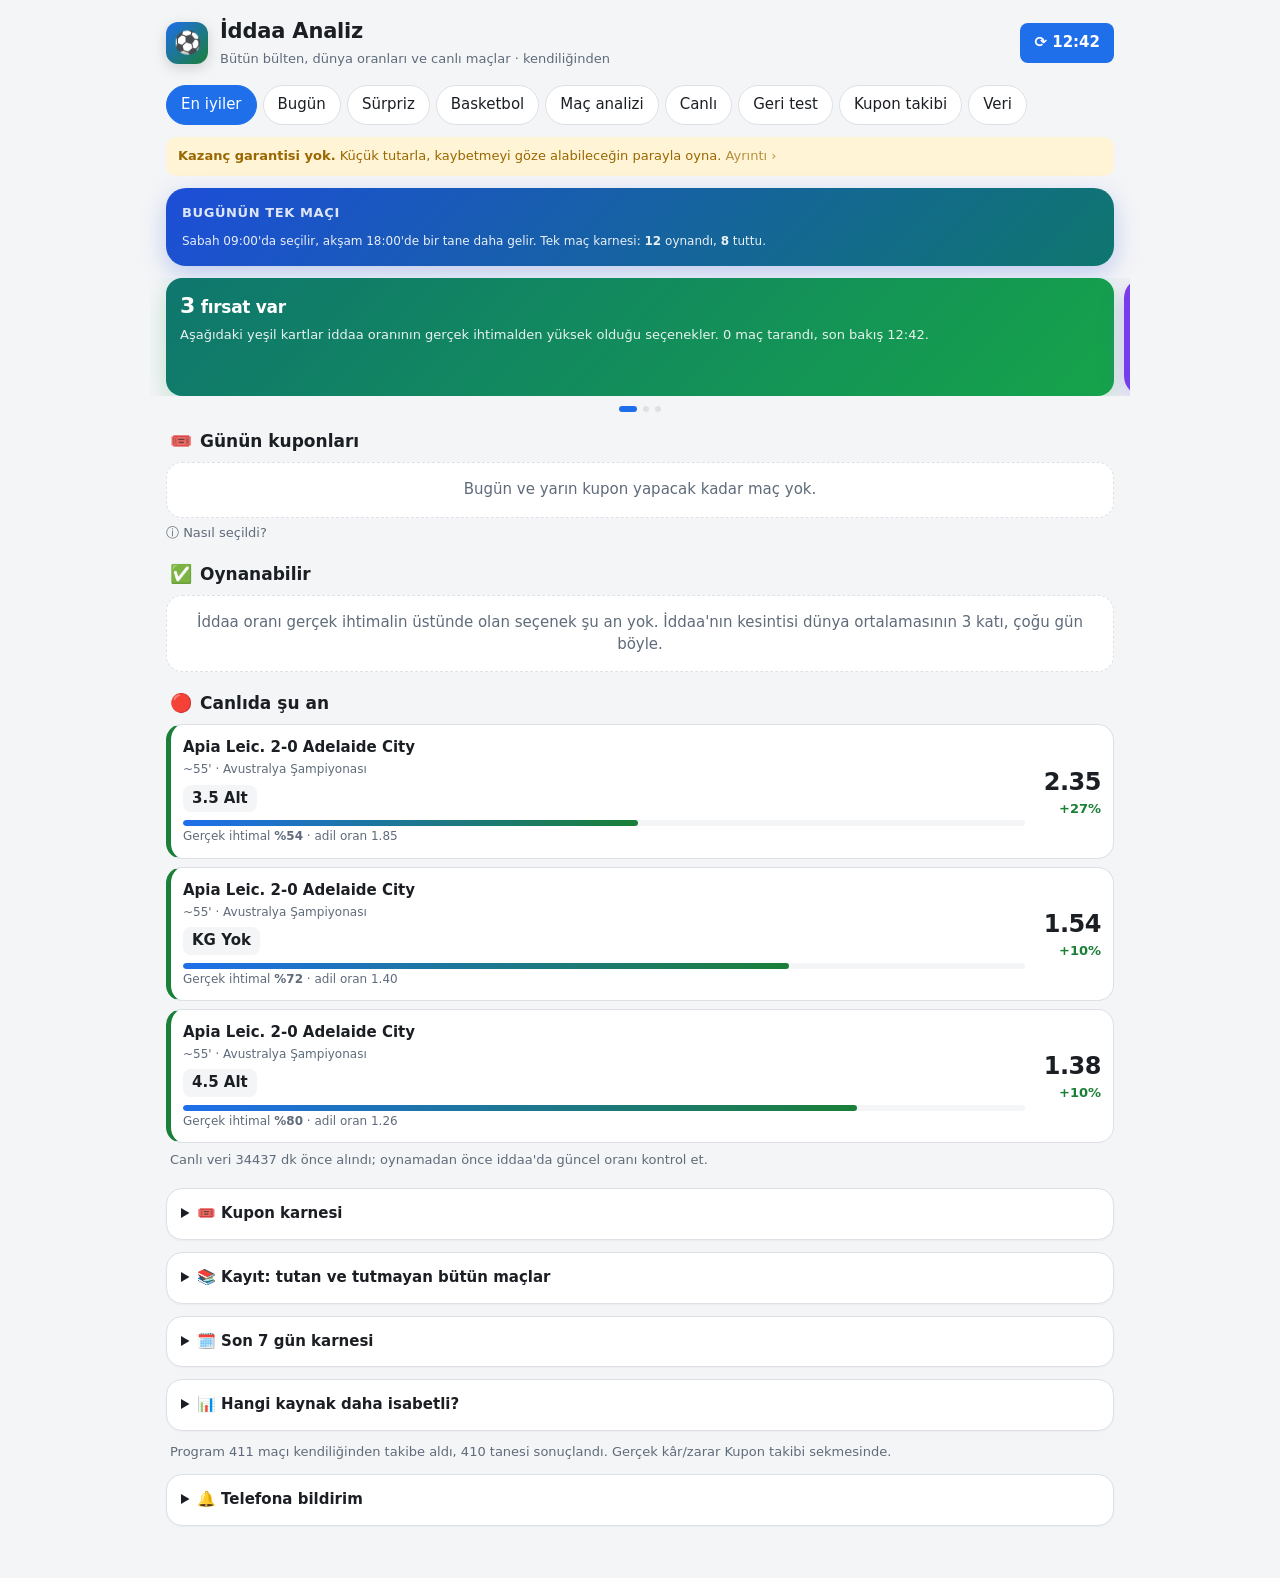
==== iddaa-uygulama/index.html @ 7d073406 "Tek maç yalnız %72+ seçimden; yoksa 'bugün oynama' Co-Authored-By: Claude Opus 5.5 <noreply@anthropi" ====
<!doctype html>
<html lang="tr">
<head>
<meta charset="utf-8">
<meta name="viewport" content="width=device-width, initial-scale=1">
<title>İddaa Analiz</title>
<style>
:root{
  --bg:#f4f5f7; --kart:#fff; --yazi:#1b1f24; --soluk:#5f6b7a; --cizgi:#dde1e6;
  --ana:#1f6feb; --ana-yazi:#fff; --iyi:#1a7f37; --iyi-zemin:#e6f4ea; --kotu:#c62828; --kotu-zemin:#fdecea;
  --uyari:#9a6700; --uyari-zemin:#fff4d6; --giris:#fff;
}
@media (prefers-color-scheme: dark){
  :root:not([data-theme="light"]){
    --bg:#0f1216; --kart:#181c22; --yazi:#e6e9ee; --soluk:#9aa5b1; --cizgi:#2a3039;
    --ana:#4c8dff; --ana-yazi:#fff; --iyi:#4ac26b; --iyi-zemin:#12301c; --kotu:#ff6b6b; --kotu-zemin:#3a1616;
    --uyari:#e3b341; --uyari-zemin:#3a2e0e; --giris:#11151a;
  }
}
:root[data-theme="dark"]{
  --bg:#0f1216; --kart:#181c22; --yazi:#e6e9ee; --soluk:#9aa5b1; --cizgi:#2a3039;
  --ana:#4c8dff; --ana-yazi:#fff; --iyi:#4ac26b; --iyi-zemin:#12301c; --kotu:#ff6b6b; --kotu-zemin:#3a1616;
  --uyari:#e3b341; --uyari-zemin:#3a2e0e; --giris:#11151a;
}
*{box-sizing:border-box}
body{margin:0;background:var(--bg);color:var(--yazi);font:15px/1.45 system-ui,-apple-system,"Segoe UI",Roboto,sans-serif}
header{padding:14px 16px 0;max-width:980px;margin:0 auto}
h1{font-size:20px;margin:0 0 4px}
.alt{color:var(--soluk);font-size:13px}
nav{display:flex;gap:6px;overflow-x:auto;padding:12px 16px;max-width:980px;margin:0 auto}
nav button{flex:none;border:1px solid var(--cizgi);background:var(--kart);color:var(--yazi);padding:8px 14px;border-radius:999px;cursor:pointer;font:inherit}
nav button.aktif{background:var(--ana);color:var(--ana-yazi);border-color:var(--ana)}
main{max-width:980px;margin:0 auto;padding:0 16px 40px}
.kart{background:var(--kart);border:1px solid var(--cizgi);border-radius:12px;padding:14px;margin-bottom:12px}
.kart h2{font-size:16px;margin:0 0 10px}
.uyari{background:var(--uyari-zemin);color:var(--uyari);border-radius:10px;padding:10px 12px;font-size:13px;margin-bottom:12px}
.izgara{display:grid;grid-template-columns:repeat(auto-fit,minmax(150px,1fr));gap:10px}
label{display:block;font-size:12px;color:var(--soluk);margin-bottom:3px}
select,input{width:100%;padding:8px 10px;border:1px solid var(--cizgi);border-radius:8px;background:var(--giris);color:var(--yazi);font:inherit}
input[type=file]{padding:6px}
button.btn{border:0;background:var(--ana);color:var(--ana-yazi);padding:9px 14px;border-radius:8px;cursor:pointer;font:inherit;font-weight:600}
button.ikincil{background:transparent;color:var(--ana);border:1px solid var(--ana)}
button.kucuk{padding:4px 8px;font-size:12px;font-weight:500}
.satir{display:flex;gap:8px;flex-wrap:wrap;align-items:end;margin-top:10px}
table{width:100%;border-collapse:collapse;font-size:14px}
th,td{padding:7px 6px;border-bottom:1px solid var(--cizgi);text-align:right;white-space:nowrap}
th:first-child,td:first-child{text-align:left}
th{font-size:12px;color:var(--soluk);font-weight:600}
td input{width:72px;padding:4px 6px;text-align:right}
.tablo-kap{overflow-x:auto}
tr.deger td{background:var(--iyi-zemin)}
.iyi{color:var(--iyi);font-weight:600}.kotu{color:var(--kotu);font-weight:600}
.etiket{display:inline-block;font-size:11px;padding:2px 7px;border-radius:999px;background:var(--iyi);color:#fff;margin-left:4px}
.ozet{display:grid;grid-template-columns:repeat(auto-fit,minmax(120px,1fr));gap:8px}
.ozet div{background:var(--bg);border-radius:10px;padding:10px}
.ozet b{display:block;font-size:20px}
.ozet span{font-size:12px;color:var(--soluk)}
.gizli{display:none}
.mesaj{font-size:13px;margin-top:8px}
.liste-veri{font-size:13px;color:var(--soluk);margin-top:8px}
.liste-veri div{display:flex;justify-content:space-between;gap:8px;padding:4px 0;border-bottom:1px dashed var(--cizgi)}
svg text{fill:var(--soluk);font-size:11px}
details summary{cursor:pointer;color:var(--ana)}
.secim{display:flex;gap:6px;align-items:center;margin:0;font-size:14px;color:var(--yazi)}
.secim input{width:auto}
.mac{border-top:1px solid var(--cizgi);padding:10px 0;cursor:pointer}
.mac:first-of-type{border-top:0}
.mac .ust{display:flex;justify-content:space-between;gap:8px;align-items:baseline}
.mac .oranlar{display:flex;gap:6px;flex-wrap:wrap;margin-top:6px;font-size:13px}
.oran{background:var(--bg);border-radius:8px;padding:4px 8px;white-space:nowrap}
.oran.deger{background:var(--iyi-zemin);color:var(--iyi);font-weight:600}
.dus{color:var(--kotu)}.cik{color:var(--iyi)}
.detay{margin-top:8px;cursor:default}
@media (max-width:560px){th,td{padding:6px 3px;font-size:13px}td input{width:58px}.kart{padding:12px 10px}}
/* ---- Görünüm ---- */
header{display:flex;gap:12px;align-items:center;padding:16px 16px 4px}
.logo{width:42px;height:42px;border-radius:12px;display:grid;place-items:center;font-size:22px;background:linear-gradient(135deg,var(--ana),var(--iyi));box-shadow:0 4px 14px rgba(0,0,0,.15)}
h1{font-size:21px;letter-spacing:-.2px}
.kart{border-radius:16px;box-shadow:0 1px 2px rgba(0,0,0,.04)}
details.uyari summary{cursor:pointer;color:inherit;list-style:none}
details.uyari summary::-webkit-details-marker{display:none}
details.uyari summary::after{content:" Ayrıntı ›";opacity:.7}
details.uyari[open] summary::after{content:""}
.hero{border-radius:20px;padding:18px 16px;margin-bottom:16px;color:#fff;background:linear-gradient(135deg,#0f766e,#16a34a);box-shadow:0 8px 24px rgba(22,163,74,.25)}
.hero.yok{background:linear-gradient(135deg,#334155,#475569);box-shadow:0 8px 24px rgba(51,65,85,.25)}
.hero-ust{font-size:24px;font-weight:700;letter-spacing:-.3px}
.hero-ust b{font-size:34px}
.hero-alt{opacity:.9;font-size:14px;margin-top:4px}
.hero-sayi{display:grid;grid-template-columns:repeat(4,1fr);gap:8px;margin-top:14px}
.hero-sayi div{background:rgba(255,255,255,.14);border-radius:12px;padding:8px 6px;text-align:center}
.hero-sayi b{display:block;font-size:18px}
.hero-sayi span{font-size:11px;opacity:.85}
.hero.kucuk{padding:12px 14px;border-radius:16px}
.hero.kucuk .hero-ust{font-size:17px}
.hero.kucuk .hero-ust b{font-size:22px}
.hero.kucuk .hero-alt{font-size:13px}
.tek{border-radius:20px;padding:16px;margin-bottom:0;color:#fff;background:linear-gradient(135deg,#1d4ed8,#0f766e);box-shadow:0 8px 24px rgba(29,78,216,.25)}
.tek-baslik{font-size:13px;opacity:.85;text-transform:uppercase;letter-spacing:.6px;font-weight:600}
.tek-satir{display:flex;align-items:center;gap:12px;background:rgba(255,255,255,.12);border-radius:14px;padding:12px;margin-top:10px;cursor:pointer}
.tek-satir .ts-sol{flex:1;min-width:0}
.tek-satir .ts-mac{font-weight:700;font-size:16px;line-height:1.25}
.tek-satir .ts-alt{font-size:12px;opacity:.85;margin-top:2px}
.tek-satir .ts-secim{display:inline-block;margin-top:6px;background:#fff;color:#0f172a;border-radius:8px;padding:2px 8px;font-weight:700;font-size:14px}
.tek-satir .ts-sag{text-align:right}
.tek-satir .ts-oran{font-size:26px;font-weight:800;line-height:1}
.tek-satir .ts-p{font-size:12px;opacity:.9;margin-top:4px}
.tek-durum{display:inline-block;margin-left:6px;border-radius:6px;padding:0 6px;font-size:12px;font-weight:700}
.tek-durum.ok{background:#bbf7d0;color:#14532d}.tek-durum.yok{background:#fecaca;color:#7f1d1d}
.tek-not{font-size:12px;opacity:.9;margin-top:10px}
details.nasil{margin-top:6px}
details.nasil summary{cursor:pointer;color:var(--soluk);font-size:13px;list-style:none}
details.nasil summary::-webkit-details-marker{display:none}
details.nasil summary::before{content:"ⓘ "}
.bolum{margin-bottom:18px}
.bolum h2{font-size:17px;margin:0 4px 8px;display:flex;align-items:center;gap:8px}
.ikon{font-size:18px}
.bolum>.alt{margin:6px 4px 0}
.bos{background:var(--kart);border:1px dashed var(--cizgi);border-radius:16px;padding:16px;color:var(--soluk);text-align:center}
.firsat{display:flex;gap:12px;align-items:stretch;background:var(--kart);border:1px solid var(--cizgi);border-left:5px solid var(--cizgi);border-radius:16px;padding:12px;margin-bottom:8px;cursor:pointer;transition:transform .1s}
.firsat:active{transform:scale(.99)}
.firsat.arti{border-left-color:var(--iyi)}
.firsat.vurgu{border-left-color:#f59e0b}
.f-sol{flex:1;min-width:0}
.f-mac{font-weight:600;overflow:hidden;text-overflow:ellipsis;white-space:nowrap}
.f-alt{font-size:12px;color:var(--soluk);margin-top:2px}
.f-secim{display:inline-block;margin-top:6px;font-weight:700;font-size:15px;background:var(--bg);border-radius:8px;padding:3px 9px}
.f-bar{height:6px;border-radius:6px;background:var(--bg);margin-top:8px;overflow:hidden}
.f-bar i{display:block;height:100%;border-radius:6px;background:linear-gradient(90deg,var(--ana),var(--iyi))}
.f-sag{display:flex;flex-direction:column;align-items:flex-end;justify-content:center;min-width:64px}
.f-oran{font-size:24px;font-weight:800;letter-spacing:-.5px}
.f-ed{font-size:13px}
.f-tl{margin-top:4px;font-size:12px;font-weight:700;background:var(--iyi);color:#fff;border-radius:999px;padding:2px 8px}
details.katla summary{font-weight:600;color:var(--yazi)}
#altMenu,#digerPerde{display:none}
@media (max-width:720px){
  #sekmeler{display:none}
  #altMenu{display:flex;position:fixed;left:0;right:0;bottom:0;z-index:20;background:var(--kart);border-top:1px solid var(--cizgi);padding:6px 4px calc(6px + env(safe-area-inset-bottom));box-shadow:0 -4px 16px rgba(0,0,0,.08)}
  #altMenu button{flex:1;border:0;background:none;color:var(--soluk);font:inherit;font-size:11px;display:flex;flex-direction:column;align-items:center;gap:2px;padding:4px 0;cursor:pointer}
  #altMenu button span{font-size:20px;line-height:1.1;filter:grayscale(1);opacity:.7}
  #altMenu button.aktif{color:var(--ana);font-weight:700}
  #altMenu button.aktif span{filter:none;opacity:1}
  #digerPerde{display:block;position:fixed;inset:0;z-index:19;background:rgba(0,0,0,.35)}
  #digerPerde.gizli{display:none}
  .perde-ic{position:absolute;left:8px;right:8px;bottom:calc(70px + env(safe-area-inset-bottom));background:var(--kart);border-radius:18px;padding:8px;box-shadow:0 10px 30px rgba(0,0,0,.25)}
  .perde-ic button{display:block;width:100%;text-align:left;border:0;background:none;color:var(--yazi);font:inherit;font-size:16px;padding:13px 12px;border-radius:12px;cursor:pointer}
  .perde-ic button:active{background:var(--bg)}
  main{padding-bottom:90px}
  .hero-sayi{grid-template-columns:repeat(2,1fr)}
}
/* ---- Uygulama görünümü (telefon) ---- */
@media (max-width:720px){
  html{-webkit-tap-highlight-color:transparent}
  body{overscroll-behavior-y:contain}
  header{position:sticky;top:0;z-index:15;padding:calc(8px + env(safe-area-inset-top)) 14px 8px;gap:10px;
    background:color-mix(in srgb,var(--bg) 82%,transparent);-webkit-backdrop-filter:blur(14px);backdrop-filter:blur(14px);border-bottom:1px solid color-mix(in srgb,var(--cizgi) 60%,transparent)}
  header .logo{width:34px;height:34px;border-radius:10px;font-size:18px}
  header h1{font-size:19px;margin:0;white-space:nowrap;overflow:hidden;text-overflow:ellipsis}
  #altBaslik{display:none}
  #hepsiniYenileBtn{border-radius:999px;padding:7px 12px;font-size:13px}
  main{padding-top:10px}
  main > details.uyari{font-size:12px;padding:8px 12px;border-radius:12px}
  body:not([data-sayfa="ozet"]):not(:has(#s-ozet:not(.gizli))) main > details.uyari{display:none}
  main > section:not(.gizli){animation:sayfa .18s ease-out}
  #altMenu{background:color-mix(in srgb,var(--kart) 92%,transparent);-webkit-backdrop-filter:blur(14px);backdrop-filter:blur(14px)}
  #altMenu button span{display:grid;place-items:center;width:56px;height:30px;border-radius:999px;transition:background .15s}
  #altMenu button.aktif span{background:color-mix(in srgb,var(--ana) 16%,transparent)}
  #altMenu button,.perde-ic button,.firsat,.tek-satir,.kupon-satir{-webkit-user-select:none;user-select:none}
  .perde-ic{padding:18px 8px 8px}
  .perde-ic::before{content:"";position:absolute;top:7px;left:50%;width:38px;height:4px;margin-left:-19px;border-radius:4px;background:var(--cizgi)}
  .perde-ic{animation:perde .2s ease-out}
  .bolum h2{font-size:18px;margin:4px 4px 10px}
  .kart{border:0;box-shadow:0 1px 3px rgba(0,0,0,.06),0 1px 1px rgba(0,0,0,.03)}
  .firsat{border-top:0;border-right:0;border-bottom:0;box-shadow:0 1px 3px rgba(0,0,0,.06)}
  .tek-satir:active,.kupon-satir:active{opacity:.85}
}
.menu-btn{display:none}
.banner{display:flex;overflow-x:auto;scroll-snap-type:x mandatory;gap:10px;margin:0 -16px;padding:0 16px;scrollbar-width:none}
.banner::-webkit-scrollbar{display:none}
.slayt{flex:0 0 100%;scroll-snap-align:center;display:flex}
.slayt>*{flex:1;margin-bottom:0;cursor:pointer}
.banner .hero{min-height:118px}
.hero.karne{background:linear-gradient(135deg,#7c3aed,#2563eb);box-shadow:0 8px 24px rgba(124,58,237,.25)}
.hero.canli{background:linear-gradient(135deg,#dc2626,#ea580c);box-shadow:0 8px 24px rgba(220,38,38,.25)}
.nokta{display:flex;justify-content:center;gap:6px;margin:10px 0 16px}
.nokta i{width:6px;height:6px;border-radius:6px;background:var(--cizgi);transition:width .2s}
.nokta i.aktif{width:18px;background:var(--ana)}
#altPanel{position:fixed;inset:0;z-index:30;background:rgba(0,0,0,0);pointer-events:none;transition:background .2s}
#altPanel.acik{background:rgba(0,0,0,.4);pointer-events:auto}
.panel-ic{position:absolute;left:0;right:0;bottom:0;max-height:88vh;overflow-y:auto;background:var(--kart);border-radius:22px 22px 0 0;padding:8px 14px calc(18px + env(safe-area-inset-bottom));transform:translateY(100%);transition:transform .25s ease-out;box-shadow:0 -10px 30px rgba(0,0,0,.25)}
#altPanel.acik .panel-ic{transform:none}
.panel-tut{width:40px;height:4px;border-radius:4px;background:var(--cizgi);margin:2px auto 10px}
.panel-ust{display:flex;align-items:flex-start;gap:10px;margin-bottom:10px;position:sticky;top:-8px;background:var(--kart);padding:6px 0}
.panel-ust b{flex:1;font-size:17px;line-height:1.3}
.panel-kapat{border:0;background:var(--bg);color:var(--yazi);width:32px;height:32px;border-radius:50%;font-size:14px;cursor:pointer}
@media (max-width:720px){ .menu-btn{display:grid;place-items:center;border:0;background:var(--kart);color:var(--yazi);width:36px;height:36px;border-radius:50%;font-size:17px;cursor:pointer;box-shadow:0 1px 3px rgba(0,0,0,.08)} }
@keyframes sayfa{from{opacity:0;transform:translateY(6px)}to{opacity:1;transform:none}}
@keyframes perde{from{transform:translateY(24px);opacity:0}to{transform:none;opacity:1}}
.kupon{padding:0;overflow:hidden;margin-bottom:12px}
.kupon-ust{display:flex;justify-content:space-between;align-items:baseline;gap:8px;padding:12px 14px;background:var(--ana);color:var(--ana-yazi)}
.kupon-ust b{white-space:nowrap}.kupon-ust .alt{color:inherit;opacity:.85;text-align:right}
.kupon-satir{display:grid;grid-template-columns:1fr auto auto;gap:10px;align-items:center;padding:10px 14px;border-bottom:1px solid var(--cizgi);cursor:pointer}
.kupon-secim{text-align:right;font-weight:600}
.kupon-oran{font-size:1.15em;font-weight:700;min-width:3.2em;text-align:right}
.kupon-zaman{padding:8px 14px 0}
.baski{height:8px;border-radius:4px;background:var(--kotu);overflow:hidden;margin-top:6px}.baski span{display:block;height:100%;background:var(--ana)}
.kupon-btn{margin:4px 14px 12px}
.kupon-alt{display:grid;grid-template-columns:repeat(3,1fr);text-align:center;padding:10px 6px}
.kupon-alt b{display:block;font-size:1.15em}.kupon-alt span{font-size:.8em;opacity:.75}
</style>
</head>
<body>
<header>
  <div class="logo">⚽</div>
  <div style="flex:1;min-width:0"><h1 id="sayfaAdi">İddaa Analiz</h1><div class="alt" id="altBaslik">Bütün bülten, dünya oranları ve canlı maçlar · kendiliğinden</div></div>
  <button class="menu-btn" id="menuBtn" aria-label="Menü">☰</button>
  <button class="btn" id="hepsiniYenileBtn" title="Sunucudaki en son veriyi şimdi çek" style="white-space:nowrap">⟳ Yenile</button>
</header>
<nav id="sekmeler">
  <button data-s="ozet" class="aktif">En iyiler</button>
  <button data-s="bugun">Bugün</button>
  <button data-s="surpriz">Sürpriz</button>
  <button data-s="basket">Basketbol</button>
  <button data-s="analiz">Maç analizi</button>
  <button data-s="canli">Canlı</button>
  <button data-s="test">Geri test</button>
  <button data-s="kupon">Kupon takibi</button>
  <button data-s="veri">Veri</button>
</nav>
<nav id="altMenu" aria-label="Ana menü">
  <button data-git="ozet" class="aktif"><span>⭐</span>En iyiler</button>
  <button data-git="bugun"><span>⚽</span>Bülten</button>
  <button data-git="canli"><span>🔴</span>Canlı</button>
  <button data-git="basket"><span>🏀</span>Basket</button>
  <button data-git="diger"><span>☰</span>Diğer</button>
</nav>
<div id="digerPerde" class="gizli"><div class="perde-ic">
  <button data-git="surpriz">🎯 Sürpriz kupon</button>
  <button data-git="analiz">🔍 Maç analizi</button>
  <button data-git="test">🧪 Geri test</button>
  <button data-git="kupon">📒 Kupon takibi</button>
  <button data-git="veri">💾 Veri ve ayarlar</button>
</div></div>
<main>
<details class="uyari"><summary><b>Kazanç garantisi yok.</b> Küçük tutarla, kaybetmeyi göze alabileceğin parayla oyna.</summary> Bu araç kazanç garantisi vermez. Olasılıklar geçmiş maçlardan çıkan bir tahmindir; sakatlık, rotasyon, hava, motivasyon gibi şeyleri bilmez. Bahis şirketleri de model kullanır. Önce <b>Geri test</b> sekmesinde modelin o ligde piyasayı gerçekten yenip yenmediğine bak, kaybetmeyi göze alabileceğin parayla ve küçük stake ile oyna.</details>

<!-- EN İYİLER -->
<section id="s-ozet">
  <div id="ozetListe"></div>
</section>

<!-- BUGÜN -->
<section id="s-bugun" class="gizli">
  <div class="kart">
    <h2>Günün maçları · iddaa bülteni</h2>
    <div class="alt" id="bultenDurum"></div>
    <p class="alt">İddaa bültenindeki bütün futbol maçları otomatik geliyor, 5 dakikada bir yenileniyor. Her maçta iddaa oranını <b>gerçek olasılık</b> tahminiyle karşılaştırıyorum. Gerçek olasılık için dünya bahis piyasasının ortalama oranını (marjı temizlenmiş) kullanıyorum, çünkü testlerde en isabetli tahmin bu çıktı. İddaa oranı bu olasılığın üstündeyse satır yeşil yanar. Maça dokunursan bütün pazarlar açılır.</p>
    <div class="satir" style="margin-top:0">
      <label class="secim"><input type="checkbox" id="bSadeceValue"> Sadece value çıkanlar</label>
      <label class="secim"><input type="checkbox" id="bSadecePiyasa"> Sadece piyasa verisi olanlar</label>
    </div>
  </div>
  <div id="takipOzet"></div>
  <div id="bultenListe"><div class="kart">Yükleniyor…</div></div>
</section>

<!-- SÜRPRİZ -->
<section id="s-surpriz" class="gizli">
  <details class="uyari"><summary><b>Yüksek oranlar hakkında, test sonucu:</b></summary> 17 bin maçta İY/MS 1/2 %2.3, 2/1 %2.8 oranında geldi; adil oranları sırasıyla 44 ve 36. İddaa bunları en fazla 34.5'ten veriyor, yani bu seçeneklerde iddaa'nın payı %20 ile %70 arası, bütün bültenin en kötüsü. Ev sahibi favoriyken 2/1, deplasman favoriyken 1/2 daha sık oluyor (%3.5-4); aşağıdaki olasılıklar bunu hesaba katıyor. Aradaki eski maçlar ve geçen yıl aynı haftanın sonucu test ettiğimde hiçbir işe yaramadı.</details>
  <div class="kart">
    <h2>Bültendeki yüksek oranlar · gerçek olasılıkla</h2>
    <p class="alt">Bütün maçlardaki 4.00 ve üstü oranlı seçenekler, iddaa'ya göre en az aleyhte olandan en çok aleyhte olana sıralı. Seçip kupon yaparsan aşağıda kuponun gerçek tutma ihtimalini ve beklenen değerini görürsün.</p>
    <div class="izgara">
      <div><label>En düşük oran</label><input id="sMin" type="number" value="4" step="0.5" min="1.5"></div>
      <div><label>Pazar</label><select id="sPazar"><option value="">Hepsi</option><option value="iyms">İY/MS</option><option value="ms">Maç sonucu</option><option value="golAralik">Toplam gol</option><option value="au">Alt/Üst</option><option value="kg">KG</option></select></div>
    </div>
  </div>
  <div class="kart" id="kuponKutu"></div>
  <div id="surprizListe"></div>
</section>

<!-- BASKETBOL -->
<section id="s-basket" class="gizli">
  <details class="uyari"><summary><b>Basketbol hakkında dürüst not:</b></summary> Basketbolda düşük oranlı tarafın tutma ihtimali yüksek görünür ama oranı da o kadar düşüktür. İddaa'nın basketbol alt/üst oranlarında marj çoğu zaman %15-25 arası, futboldan daha yüksek. Tutma oranının yüksek olması para kazandırmaz; önemli olan oranın olasılığa göre yüksek olması. Canlıda maçı izleyip tempoyu görebildiğin için şansın biraz daha fazla, aşağıdaki hesaplayıcı bunun için.</details>
  <div class="kart">
    <h2>Canlı toplam sayı hesaplayıcı</h2>
    <p class="alt">Maç öncesi çizgi + şu anki skor ve kalan süreyle maçın kaç sayı biteceğini ve alt/üst olasılığını hesaplar. Listeden bir maça dokunursan çizgi otomatik dolar.</p>
    <div class="izgara">
      <div><label>Lig tipi</label><select id="kTip"><option value="48">NBA (4×12 dk)</option><option value="40" selected>FIBA / Avrupa (4×10 dk)</option></select></div>
      <div><label>Maç öncesi toplam çizgi</label><input id="kAcilis" type="number" step="0.5" value="160.5"></div>
      <div><label>Canlı çizgi (iddaa)</label><input id="kCizgi" type="number" step="0.5" value="160.5"></div>
      <div><label>Ev skor</label><input id="kSh" type="number" value="40" min="0"></div>
      <div><label>Dep skor</label><input id="kSa" type="number" value="38" min="0"></div>
      <div><label>Geçen süre (dk)</label><input id="kDk" type="number" value="20" min="0" step="0.5"></div>
      <div><label>Üst oranı (iddaa)</label><input id="kUst" type="number" step="0.01" placeholder="örn. 1.85"></div>
      <div><label>Alt oranı (iddaa)</label><input id="kAlt" type="number" step="0.01" placeholder="örn. 1.85"></div>
    </div>
    <div class="satir"><button class="btn" id="kHesapla">Hesapla</button></div>
    <div id="kSonuc"></div>
  </div>
  <div id="basketListe"></div>
</section>

<!-- VERİ -->
<section id="s-veri" class="gizli">
  <div class="kart">
    <h2>Hazır veri</h2>
    <div id="veriDurum" class="alt"></div>
    <div class="satir"><button class="btn" id="guncelleBtn">Veriyi güncelle</button></div>
    <div class="mesaj" id="guncelleMesaj"></div>
    <p class="alt">Veri ücretsiz football-data.co.uk kaynağından, son 2-3 sezon. Ana liglerde gol, ilk yarı, korner, kart ve 2.5 alt/üst oranları var; Arjantin, Norveç, İsveç gibi ek liglerde sadece gol var.</p>
  </div>
  <div class="kart">
    <h2>Yüklü ligler</h2>
    <div id="yukluListe" class="liste-veri">Henüz veri yok.</div>
  </div>
  <details class="kart"><summary>Kendi CSV dosyanı yükle (gerekmez)</summary>
    <div class="izgara" style="margin-top:10px">
      <div><label>Lig</label><select id="ligSec"></select></div>
    </div>
    <div style="margin-top:10px"><input type="file" id="dosyaSec" accept=".csv,text/csv" multiple></div>
    <div class="mesaj" id="indirMesaj"></div>
  </details>
</section>

<!-- ANALİZ -->
<section id="s-analiz" class="gizli">
  <div class="kart">
    <h2>Maç seç</h2>
    <div class="izgara">
      <div><label>Lig</label><select id="aLig"></select></div>
      <div><label>Ev sahibi</label><select id="aEv"></select></div>
      <div><label>Deplasman</label><select id="aDep"></select></div>
    </div>
    <details style="margin-top:10px"><summary>Model ve kasa ayarları</summary>
      <div class="izgara" style="margin-top:8px">
        <div><label>Form yarı ömrü (gün)</label><input id="yariOmur" type="number" value="150" min="15"></div>
        <div><label>Kasa (TL)</label><input id="kasa" type="number" value="1000" min="0"></div>
        <div><label>Kelly oranı</label><select id="kellyOran"><option value="0.125">1/8 (çok temkinli)</option><option value="0.25" selected>1/4 (önerilen)</option><option value="0.5">1/2 (riskli)</option></select></div>
        <div><label>En az avantaj (%)</label><input id="minEdge" type="number" value="3" min="0" step="0.5"></div>
        <div><label>Tek bahiste en fazla kasanın %</label><input id="maxYuzde" type="number" value="3" min="0.5" step="0.5"></div>
      </div>
      <p class="alt">Yarı ömür: 150 gün önceki maç, bugünkü maçın yarısı kadar önemli sayılır. Kelly: avantaja göre stake hesabı; tam Kelly çok oynaktır, 1/4 Kelly kullan.</p>
    </details>
    <div class="satir"><button class="btn" id="analizBtn">Hesapla</button></div>
  </div>
  <div id="analizSonuc"></div>
</section>

<!-- CANLI -->
<section id="s-canli" class="gizli">
  <div class="kart">
    <h2>Şu an oynanan maçlar</h2>
    <p class="alt" id="canliDurum">Canlı veri yükleniyor…</p>
    <label class="alt"><input type="checkbox" id="cSadeceAvantaj"> Sadece avantajlı seçeneği olanlar</label>
  </div>
  <div id="canliListe"></div>
  <div class="kart">
    <h2>Elle hesaplayıcı</h2>
    <p class="alt">Maç öncesi beklenen değerler "Maç analizi"nden otomatik gelir, istersen elle değiştir. Kalan süreye göre kalan gol/korner olasılığını hesaplar.</p>
    <div class="izgara">
      <div><label>Beklenen gol (ev)</label><input id="cLh" type="number" step="0.01" value="1.45"></div>
      <div><label>Beklenen gol (dep)</label><input id="cLa" type="number" step="0.01" value="1.15"></div>
      <div><label>Beklenen toplam korner</label><input id="cKor" type="number" step="0.1" value="10"></div>
      <div><label>Dakika</label><input id="cDk" type="number" value="60" min="0" max="95"></div>
      <div><label>Skor (ev)</label><input id="cGh" type="number" value="1" min="0"></div>
      <div><label>Skor (dep)</label><input id="cGa" type="number" value="0" min="0"></div>
      <div><label>Şu ana kadar korner</label><input id="cKs" type="number" value="6" min="0"></div>
      <div><label>Kırmızı kart</label><select id="cKirmizi"><option value="0">Yok</option><option value="h">Ev sahibine</option><option value="a">Deplasmana</option></select></div>
    </div>
    <div class="satir"><button class="btn" id="canliBtn">Hesapla</button></div>
  </div>
  <div id="canliSonuc"></div>
</section>

<!-- GERİ TEST -->
<section id="s-test" class="gizli">
  <div class="kart">
    <h2>Olasılıklar doğru mu?</h2>
    <p class="alt">"Çoğu maça 1.5 üst diyor, maç 0-0 bitiyor" sorunu: %75 olasılık, 4 maçtan 1'inin tutmayacağı demek; hiçbir program bunu sıfırlayamaz. Önemli olan, %75 dediğinin gerçekten 100 maçın 75'inde tutması. 17 bin maçta dünya piyasasından hesapladığımız olasılıklar böyle çıktı:</p>
    <div class="tablo-kap"><table><thead><tr><th>Seçenek</th><th>Tahmin</th><th>Gerçekleşen</th><th>Maç</th></tr></thead><tbody><tr><td>1.5 Üst</td><td>%67</td><td>%67</td><td>2.999</td></tr><tr><td>1.5 Üst</td><td>%75</td><td>%75</td><td>10.656</td></tr><tr><td>1.5 Üst</td><td>%83</td><td>%85</td><td>3.292</td></tr><tr><td>2.5 Üst</td><td>%37</td><td>%40</td><td>1.069</td></tr><tr><td>2.5 Üst</td><td>%46</td><td>%46</td><td>6.850</td></tr><tr><td>2.5 Üst</td><td>%54</td><td>%55</td><td>6.851</td></tr><tr><td>2.5 Üst</td><td>%64</td><td>%65</td><td>2.006</td></tr><tr><td>2.5 Üst</td><td>%73</td><td>%76</td><td>305</td></tr><tr><td>3.5 Üst</td><td>%18</td><td>%18</td><td>1.202</td></tr><tr><td>3.5 Üst</td><td>%26</td><td>%24</td><td>8.703</td></tr><tr><td>3.5 Üst</td><td>%34</td><td>%34</td><td>5.657</td></tr><tr><td>3.5 Üst</td><td>%44</td><td>%44</td><td>1.299</td></tr><tr><td>3.5 Üst</td><td>%53</td><td>%57</td><td>220</td></tr><tr><td>0-0 olmaz (0.5 Üst)</td><td>%89</td><td>%89</td><td>1.233</td></tr><tr><td>0-0 olmaz (0.5 Üst)</td><td>%94</td><td>%93</td><td>15.873</td></tr><tr><td>Ev sahibi kazanır</td><td>%16</td><td>%12</td><td>841</td></tr><tr><td>Ev sahibi kazanır</td><td>%26</td><td>%24</td><td>2.173</td></tr><tr><td>Ev sahibi kazanır</td><td>%35</td><td>%35</td><td>4.228</td></tr><tr><td>Ev sahibi kazanır</td><td>%45</td><td>%45</td><td>4.584</td></tr><tr><td>Ev sahibi kazanır</td><td>%55</td><td>%56</td><td>2.956</td></tr><tr><td>Ev sahibi kazanır</td><td>%64</td><td>%66</td><td>1.318</td></tr><tr><td>Ev sahibi kazanır</td><td>%74</td><td>%78</td><td>649</td></tr><tr><td>Ev sahibi kazanır</td><td>%83</td><td>%89</td><td>223</td></tr></tbody></table></div>
    <p class="alt">Tahmin ile gerçekleşen neredeyse aynı: olasılıklar doğru. Güçlü favoriler tahminden biraz daha sık kazanıyor (%83 tahminde %89); ama iddaa bu farkı oranlara zaten yansıtıyor, iddaa oranlarıyla favori oynamak da testte zarar etti.</p>
  </div>
  <div class="kart">
    <h2>Model piyasayı yeniyor mu?</h2>
    <p class="alt">Yüklü lig verisinde maçları sırayla gezer. Her maç için sadece <b>o maçtan önceki</b> verilerle 2.5 üst/alt olasılığını hesaplar, CSV'deki gerçek oranla karşılaştırır, avantaj eşiği geçilirse 1 birim oynamış sayar. Pozitif ROI çıkmıyorsa o ligde bu modelle oynama.</p>
    <div class="izgara">
      <div><label>Lig</label><select id="tLig"></select></div>
      <div><label>En az avantaj (%)</label><input id="tEdge" type="number" value="5" step="0.5"></div>
      <div><label>Takım başına en az maç</label><input id="tMin" type="number" value="8" min="3"></div>
      <div><label>Oran kolonu</label><select id="tOran"><option value="ort">Ortalama (Avg)</option><option value="b365">Bet365</option><option value="kapanis">Kapanış (Avg C)</option></select></div>
    </div>
    <div class="satir"><button class="btn" id="testBtn">Geri testi çalıştır</button></div>
  </div>
  <div id="testSonuc"></div>
</section>

<!-- KUPON -->
<section id="s-kupon" class="gizli">
  <div class="kart">
    <h2>Oynadığın bahisler</h2>
    <p class="alt">Analizden "Ekle" dediğin bahisler ve "Bu kuponu oynadım" dediğin günün kuponları burada. Günün kuponları maçlar bitince kendiliğinden işlenir; diğerlerini kazandı/kaybetti diye işaretle. Uzun vadede tek doğru ölçü gerçek ROI'n.</p>
    <div id="kuponOzet"></div>
    <div class="tablo-kap"><table id="kuponTablo"></table></div>
    <div class="satir"><button class="btn ikincil kucuk" id="kuponTemizle">Tümünü sil</button></div>
  </div>
</section>
</main>

<script>
"use strict";
// ---------- Sabitler ----------
const LIGLER = [
  ["T1","Türkiye Süper Lig"],["E0","İngiltere Premier Lig"],["E1","İngiltere Championship"],["E2","İngiltere League One"],
  ["E3","İngiltere League Two"],["EC","İngiltere National League"],["SC0","İskoçya Premiership"],["SC1","İskoçya Championship"],
  ["SC2","İskoçya League One"],["SC3","İskoçya League Two"],["D1","Almanya Bundesliga"],["D2","Almanya 2. Bundesliga"],
  ["I1","İtalya Serie A"],["I2","İtalya Serie B"],["SP1","İspanya La Liga"],["SP2","İspanya Segunda"],["F1","Fransa Ligue 1"],
  ["F2","Fransa Ligue 2"],["N1","Hollanda Eredivisie"],["B1","Belçika Pro Lig"],["P1","Portekiz Liga"],["G1","Yunanistan Süper Lig"],
  ["ARG","Arjantin (sadece gol)"],["AUT","Avusturya (sadece gol)"],["BRA","Brezilya (sadece gol)"],["DNK","Danimarka (sadece gol)"],
  ["FIN","Finlandiya (sadece gol)"],["IRL","İrlanda (sadece gol)"],["JPN","Japonya (sadece gol)"],["NOR","Norveç (sadece gol)"],
  ["POL","Polonya (sadece gol)"],["ROU","Romanya (sadece gol)"],["SWE","İsveç (sadece gol)"],["SWZ","İsviçre (sadece gol)"],["USA","ABD MLS (sadece gol)"]
];
const ad = k => (LIGLER.find(l => l[0] === k) || [k, k])[1];

// ---------- Depolama ----------
const depo = {
  oku(k, v){ try { const s = localStorage.getItem(k); return s ? JSON.parse(s) : v; } catch(e){ return v; } },
  yaz(k, v){ try { localStorage.setItem(k, JSON.stringify(v)); return true; } catch(e){ return false; } }
};
const GOMULU = {"alanlar":["t","h","a","gh","ga","ih","ia","kh","ka","sh","sa","ou","ua","bu","ba","cu","ca","hk"],"guncelleme":"2026-11-12","ligler":{"ARG":{"takimlar":["Sarmiento Junin","Godoy Cruz","Instituto","Barracas Central","Banfield","Gimnasia L.P.","Platense","Union de Santa Fe","Tigre","Velez Sarsfield","Colon Santa Fe","Arsenal Sarandi","Rosario Central","Atl. Tucuman","Huracan","River Plate","Talleres Cordoba","Independiente","Boca Juniors","Estudiantes L.P.","Lanus","San Lorenzo","Central Cordoba","Newells Old Boys","Defensa y Justicia","Racing Club","Belgrano","Argentinos Jrs","Dep. Riestra","Ind. Rivadavia","San Martin S.J.","Aldosivi","Gimnasia Mendoza","Estudiantes Rio Cuarto"],"maclar":[[19674,0,1,0.0,0.0,null,null,null,null,null,null,null,null,null,null,null,null,null],[19675,2,3,0.0,0.0,null,null,null,null,null,null,null,null,null,null,null,null,null],[19686,4,5,2.0,0.0,null,null,null,null,null,null,null,null,null,null,null,null,null],[19686,6,0,1.0,0.0,null,null,null,null,null,null,null,null,null,null,null,null,null],[19686,7,8,1.0,0.0,null,null,null,null,null,null,null,null,null,null,null,null,null],[19686,9,10,3.0,1.0,null,null,null,null,null,null,null,null,null,null,null,null,null],[19687,11,12,1.0,2.0,null,null,null,null,null,null,null,null,null,null,null,null,null],[19687,13,14,0.0,2.0,null,null,null,null,null,null,null,null,null,null,null,null,null],[19687,15,2,0.0,0.0,null,null,null,null,null,null,null,null,null,null,null,null,null],[19687,16,17,3.0,2.0,null,null,null,null,null,null,null,null,null,null,null,null,null],[19688,1,18,1.0,2.0,null,null,null,null,null,null,null,null,null,null,null,null,null],[19688,19,20,1.0,1.0,null,null,null,null,null,null,null,null,null,null,null,null,null],[19688,21,22,2.0,0.0,null,null,null,null,null,null,null,null,null,null,null,null,null],[19689,23,24,3.0,0.0,null,null,null,null,null,null,null,null,null,null,null,null,null],[19689,25,26,4.0,1.0,null,null,null,null,null,null,null,null,null,null,null,null,null],[19689,3,27,1.0,1.0,null,null,null,null,null,null,null,null,null,null,null,null,null],[19692,5,10,1.0,0.0,null,null,null,null,null,null,null,null,null,null,null,null,null],[19693,14,6,1.0,1.0,null,null,null,null,null,null,null,null,null,null,null,null,null],[19694,1,4,0.0,0.0,null,null,null,null,null,null,null,null,null,null,null,null,null],[19694,15,26,2.0,1.0,null,null,null,null,null,null,null,null,null,null,null,null,null],[19695,25,12,2.0,2.0,null,null,null,null,null,null,null,null,null,null,null,null,null],[19700,1,6,1.0,1.0,null,null,null,null,null,null,null,null,null,null,null,null,null],[19701,15,12,0.0,0.0,null,null,null,null,null,null,null,null,null,null,null,null,null],[19708,12,6,1.0,0.0,null,null,null,null,null,null,null,null,null,null,null,null,null],[19747,2,28,0.0,0.0,null,null,null,null,null,null,null,null,null,null,null,null,null],[19747,8,0,0.0,0.0,null,null,null,null,null,null,null,null,null,null,null,null,null],[19748,13,12,1.0,1.0,null,null,null,null,null,null,null,null,null,null,null,null,null],[19748,22,23,0.0,1.0,null,null,null,null,null,null,null,null,null,null,null,null,null],[19748,3,9,1.0,1.0,null,null,null,null,null,null,null,null,null,null,null,null,null],[19748,16,5,0.0,1.0,null,null,null,null,null,null,null,null,null,null,null,null,null],[19749,4,14,0.0,2.0,null,null,null,null,null,null,null,null,null,null,null,null,null],[19749,29,17,0.0,1.0,null,null,null,null,null,null,null,null,null,null,null,null,null],[19749,21,20,0.0,2.0,null,null,null,null,null,null,null,null,null,null,null,null,null],[19749,6,18,0.0,0.0,null,null,null,null,null,null,null,null,null,null,null,null,null],[19750,25,7,0.0,1.0,null,null,null,null,null,null,null,null,null,null,null,null,null],[19750,1,24,2.0,0.0,null,null,null,null,null,null,null,null,null,null,null,null,null],[19750,15,27,1.0,1.0,null,null,null,null,null,null,null,null,null,null,null,null,null],[19751,19,26,1.0,0.0,null,null,null,null,null,null,null,null,null,null,null,null,null],[19752,2,13,3.0,0.0,null,null,null,null,null,null,null,null,null,null,null,null,null],[19752,14,16,1.0,2.0,null,null,null,null,null,null,null,null,null,null,null,null,null],[19752,5,29,2.0,3.0,null,null,null,null,null,null,null,null,null,null,null,null,null],[19752,12,4,0.0,0.0,null,null,null,null,null,null,null,null,null,null,null,null,null],[19753,20,23,0.0,2.0,null,null,null,null,null,null,null,null,null,null,null,null,null],[19753,9,17,0.0,1.0,null,null,null,null,null,null,null,null,null,null,null,null,null],[19753,27,28,2.0,0.0,null,null,null,null,null,null,null,null,null,null,null,null,null],[19753,24,6,3.0,0.0,null,null,null,null,null,null,null,null,null,null,null,null,null],[19753,26,21,1.0,1.0,null,null,null,null,null,null,null,null,null,null,null,null,null],[19753,25,8,3.0,0.0,null,null,null,null,null,null,null,null,null,null,null,null,null],[19754,3,15,0.0,2.0,null,null,null,null,null,null,null,null,null,null,null,null,null],[19754,18,0,1.0,1.0,null,null,null,null,null,null,null,null,null,null,null,null,null],[19755,22,1,0.0,2.0,null,null,null,null,null,null,null,null,null,null,null,null,null],[19755,7,19,0.0,1.0,null,null,null,null,null,null,null,null,null,null,null,null,null],[19756,17,5,0.0,1.0,null,null,null,null,null,null,null,null,null,null,null,null,null],[19757,29,14,2.0,0.0,null,null,null,null,null,null,null,null,null,null,null,null,null],[19757,16,12,4.0,1.0,null,null,null,null,null,null,null,null,null,null,null,null,null],[19757,28,3,0.0,1.0,null,null,null,null,null,null,null,null,null,null,null,null,null],[19757,15,9,5.0,0.0,null,null,null,null,null,null,null,null,null,null,null,null,null],[19757,6,22,1.0,0.0,null,null,null,null,null,null,null,null,null,null,null,null,null],[19758,23,26,1.0,0.0,null,null,null,null,null,null,null,null,null,null,null,null,null],[19758,1,20,1.0,0.0,null,null,null,null,null,null,null,null,null,null,null,null,null],[19758,21,7,0.0,0.0,null,null,null,null,null,null,null,null,null,null,null,null,null],[19758,8,18,0.0,2.0,null,null,null,null,null,null,null,null,null,null,null,null,null],[19759,19,25,0.0,0.0,null,null,null,null,null,null,null,null,null,null,null,null,null],[19759,4,2,0.0,2.0,null,null,null,null,null,null,null,null,null,null,null,null,null],[19759,0,24,2.0,3.0,null,null,null,null,null,null,null,null,null,null,null,null,null],[19760,13,27,0.0,0.0,null,null,null,null,null,null,null,null,null,null,null,null,null],[19761,12,29,1.0,0.0,null,null,null,null,null,null,null,null,null,null,null,null,null],[19762,14,17,0.0,0.0,null,null,null,null,null,null,null,null,null,null,null,null,null],[19762,19,8,2.0,0.0,null,null,null,null,null,null,null,null,null,null,null,null,null],[19762,7,23,1.0,3.0,null,null,null,null,null,null,null,null,null,null,null,null,null],[19763,25,21,4.0,1.0,null,null,null,null,null,null,null,null,null,null,null,null,null],[19763,9,5,3.0,1.0,null,null,null,null,null,null,null,null,null,null,null,null,null],[19763,27,4,4.0,2.0,null,null,null,null,null,null,null,null,null,null,null,null,null],[19763,18,24,0.0,0.0,null,null,null,null,null,null,null,null,null,null,null,null,null],[19764,26,1,0.0,1.0,null,null,null,null,null,null,null,null,null,null,null,null,null],[19764,22,0,3.0,0.0,null,null,null,null,null,null,null,null,null,null,null,null,null],[19764,28,15,0.0,3.0,null,null,null,null,null,null,null,null,null,null,null,null,null],[19764,20,6,3.0,0.0,null,null,null,null,null,null,null,null,null,null,null,null,null],[19765,3,13,2.0,0.0,null,null,null,null,null,null,null,null,null,null,null,null,null],[19765,2,16,2.0,2.0,null,null,null,null,null,null,null,null,null,null,null,null,null],[19766,23,25,0.0,4.0,null,null,null,null,null,null,null,null,null,null,null,null,null],[19766,21,19,1.0,1.0,null,null,null,null,null,null,null,null,null,null,null,null,null],[19766,5,14,3.0,1.0,null,null,null,null,null,null,null,null,null,null,null,null,null],[19767,1,7,0.0,0.0,null,null,null,null,null,null,null,null,null,null,null,null,null],[19767,17,12,1.0,0.0,null,null,null,null,null,null,null,null,null,null,null,null,null],[19767,0,20,0.0,1.0,null,null,null,null,null,null,null,null,null,null,null,null,null],[19767,8,24,0.0,1.0,null,null,null,null,null,null,null,null,null,null,null,null,null],[19767,4,3,0.0,0.0,null,null,null,null,null,null,null,null,null,null,null,null,null],[19767,18,22,2.0,0.0,null,null,null,null,null,null,null,null,null,null,null,null,null],[19768,13,15,0.0,0.0,null,null,null,null,null,null,null,null,null,null,null,null,null],[19768,28,9,1.0,2.0,null,null,null,null,null,null,null,null,null,null,null,null,null],[19768,6,26,1.0,1.0,null,null,null,null,null,null,null,null,null,null,null,null,null],[19769,29,2,0.0,2.0,null,null,null,null,null,null,null,null,null,null,null,null,null],[19769,16,27,2.0,1.0,null,null,null,null,null,null,null,null,null,null,null,null,null],[19770,21,8,2.0,0.0,null,null,null,null,null,null,null,null,null,null,null,null,null],[19770,25,1,0.0,2.0,null,null,null,null,null,null,null,null,null,null,null,null,null],[19771,12,5,2.0,1.0,null,null,null,null,null,null,null,null,null,null,null,null,null],[19771,2,17,0.0,2.0,null,null,null,null,null,null,null,null,null,null,null,null,null],[19771,9,14,1.0,0.0,null,null,null,null,null,null,null,null,null,null,null,null,null],[19771,15,4,1.0,1.0,null,null,null,null,null,null,null,null,null,null,null,null,null],[19772,20,18,2.0,1.0,null,null,null,null,null,null,null,null,null,null,null,null,null],[19772,28,13,1.0,0.0,null,null,null,null,null,null,null,null,null,null,null,null,null],[19772,3,16,2.0,1.0,null,null,null,null,null,null,null,null,null,null,null,null,null],[19772,19,23,2.0,0.0,null,null,null,null,null,null,null,null,null,null,null,null,null],[19773,26,0,4.0,1.0,null,null,null,null,null,null,null,null,null,null,null,null,null],[19773,7,6,0.0,0.0,null,null,null,null,null,null,null,null,null,null,null,null,null],[19773,27,29,2.0,1.0,null,null,null,null,null,null,null,null,null,null,null,null,null],[19773,24,22,1.0,1.0,null,null,null,null,null,null,null,null,null,null,null,null,null],[19777,17,25,0.0,1.0,null,null,null,null,null,null,null,null,null,null,null,null,null],[19777,26,16,2.0,2.0,null,null,null,null,null,null,null,null,null,null,null,null,null],[19777,14,21,0.0,0.0,null,null,null,null,null,null,null,null,null,null,null,null,null],[19778,0,3,0.0,0.0,null,null,null,null,null,null,null,null,null,null,null,null,null],[19778,7,29,4.0,1.0,null,null,null,null,null,null,null,null,null,null,null,null,null],[19778,15,18,1.0,1.0,null,null,null,null,null,null,null,null,null,null,null,null,null],[19778,5,19,0.0,0.0,null,null,null,null,null,null,null,null,null,null,null,null,null],[19778,23,12,0.0,1.0,null,null,null,null,null,null,null,null,null,null,null,null,null],[19779,2,1,0.0,2.0,null,null,null,null,null,null,null,null,null,null,null,null,null],[19779,20,4,1.0,1.0,null,null,null,null,null,null,null,null,null,null,null,null,null],[19779,24,28,1.0,1.0,null,null,null,null,null,null,null,null,null,null,null,null,null],[19779,27,6,3.0,1.0,null,null,null,null,null,null,null,null,null,null,null,null,null],[19780,9,8,2.0,2.0,null,null,null,null,null,null,null,null,null,null,null,null,null],[19780,22,13,0.0,0.0,null,null,null,null,null,null,null,null,null,null,null,null,null],[19782,5,2,1.0,3.0,null,null,null,null,null,null,null,null,null,null,null,null,null],[19783,14,12,2.0,0.0,null,null,null,null,null,null,null,null,null,null,null,null,null],[19783,29,3,1.0,3.0,null,null,null,null,null,null,null,null,null,null,null,null,null],[19783,8,22,1.0,0.0,null,null,null,null,null,null,null,null,null,null,null,null,null],[19784,4,28,2.0,0.0,null,null,null,null,null,null,null,null,null,null,null,null,null],[19784,6,25,0.0,0.0,null,null,null,null,null,null,null,null,null,null,null,null,null],[19784,0,7,1.0,2.0,null,null,null,null,null,null,null,null,null,null,null,null,null],[19784,13,9,0.0,0.0,null,null,null,null,null,null,null,null,null,null,null,null,null],[19784,17,27,2.0,1.0,null,null,null,null,null,null,null,null,null,null,null,null,null],[19785,16,15,2.0,2.0,null,null,null,null,null,null,null,null,null,null,null,null,null],[19785,24,20,0.0,4.0,null,null,null,null,null,null,null,null,null,null,null,null,null],[19785,1,19,1.0,2.0,null,null,null,null,null,null,null,null,null,null,null,null,null],[19785,18,26,3.0,2.0,null,null,null,null,null,null,null,null,null,null,null,null,null],[19786,23,21,2.0,2.0,null,null,null,null,null,null,null,null,null,null,null,null,null],[19787,2,14,2.0,0.0,null,null,null,null,null,null,null,null,null,null,null,null,null],[19787,3,17,2.0,2.0,null,null,null,null,null,null,null,null,null,null,null,null,null],[19787,25,0,0.0,1.0,null,null,null,null,null,null,null,null,null,null,null,null,null],[19788,9,12,1.0,0.0,null,null,null,null,null,null,null,null,null,null,null,null,null],[19788,27,5,2.0,0.0,null,null,null,null,null,null,null,null,null,null,null,null,null],[19788,19,6,1.0,2.0,null,null,null,null,null,null,null,null,null,null,null,null,null],[19788,7,18,1.0,0.0,null,null,null,null,null,null,null,null,null,null,null,null,null],[19789,13,4,0.0,3.0,null,null,null,null,null,null,null,null,null,null,null,null,null],[19789,15,29,2.0,0.0,null,null,null,null,null,null,null,null,null,null,null,null,null],[19789,28,16,0.0,1.0,null,null,null,null,null,null,null,null,null,null,null,null,null],[19789,20,22,0.0,1.0,null,null,null,null,null,null,null,null,null,null,null,null,null],[19790,26,24,1.0,1.0,null,null,null,null,null,null,null,null,null,null,null,null,null],[19790,23,8,1.0,0.0,null,null,null,null,null,null,null,null,null,null,null,null,null],[19791,5,3,2.0,0.0,null,null,null,null,null,null,null,null,null,null,null,null,null],[19791,0,19,3.0,1.0,null,null,null,null,null,null,null,null,null,null,null,null,null],[19791,17,15,1.0,1.0,null,null,null,null,null,null,null,null,null,null,null,null,null],[19792,6,21,0.0,0.0,null,null,null,null,null,null,null,null,null,null,null,null,null],[19792,12,2,1.0,0.0,null,null,null,null,null,null,null,null,null,null,null,null,null],[19792,1,23,1.0,1.0,null,null,null,null,null,null,null,null,null,null,null,null,null],[19792,14,27,1.0,1.0,null,null,null,null,null,null,null,null,null,null,null,null,null],[19792,24,7,2.0,1.0,null,null,null,null,null,null,null,null,null,null,null,null,null],[19792,16,13,4.0,1.0,null,null,null,null,null,null,null,null,null,null,null,null,null],[19793,18,25,4.0,2.0,null,null,null,null,null,null,null,null,null,null,null,null,null],[19793,8,20,2.0,3.0,null,null,null,null,null,null,null,null,null,null,null,null,null],[19794,29,28,1.0,2.0,null,null,null,null,null,null,null,null,null,null,null,null,null],[19794,4,9,1.0,2.0,null,null,null,null,null,null,null,null,null,null,null,null,null],[19795,22,26,2.0,2.0,null,null,null,null,null,null,null,null,null,null,null,null,null],[19797,28,17,1.0,0.0,null,null,null,null,null,null,null,null,null,null,null,null,null],[19798,23,6,0.0,0.0,null,null,null,null,null,null,null,null,null,null,null,null,null],[19798,21,0,1.0,0.0,null,null,null,null,null,null,null,null,null,null,null,null,null],[19798,25,24,1.0,1.0,null,null,null,null,null,null,null,null,null,null,null,null,null],[19799,13,29,2.0,2.0,null,null,null,null,null,null,null,null,null,null,null,null,null],[19799,9,2,1.0,0.0,null,null,null,null,null,null,null,null,null,null,null,null,null],[19799,3,14,1.0,0.0,null,null,null,null,null,null,null,null,null,null,null,null,null],[19799,1,8,1.0,0.0,null,null,null,null,null,null,null,null,null,null,null,null,null],[19799,15,5,3.0,1.0,null,null,null,null,null,null,null,null,null,null,null,null,null],[19800,4,16,0.0,0.0,null,null,null,null,null,null,null,null,null,null,null,null,null],[19801,7,22,2.0,2.0,null,null,null,null,null,null,null,null,null,null,null,null,null],[19802,27,12,3.0,0.0,null,null,null,null,null,null,null,null,null,null,null,null,null],[19803,26,20,0.0,1.0,null,null,null,null,null,null,null,null,null,null,null,null,null],[19803,21,1,1.0,0.0,null,null,null,null,null,null,null,null,null,null,null,null,null],[19810,20,7,2.0,2.0,null,null,null,null,null,null,null,null,null,null,null,null,null],[19810,12,3,1.0,2.0,null,null,null,null,null,null,null,null,null,null,null,null,null],[19811,2,27,1.0,2.0,null,null,null,null,null,null,null,null,null,null,null,null,null],[19811,24,19,1.0,0.0,null,null,null,null,null,null,null,null,null,null,null,null,null],[19811,8,26,1.0,4.0,null,null,null,null,null,null,null,null,null,null,null,null,null],[19811,14,15,1.0,0.0,null,null,null,null,null,null,null,null,null,null,null,null,null],[19812,18,21,2.0,1.0,null,null,null,null,null,null,null,null,null,null,null,null,null],[19812,22,25,1.0,3.0,null,null,null,null,null,null,null,null,null,null,null,null,null],[19813,16,9,1.0,0.0,null,null,null,null,null,null,null,null,null,null,null,null,null],[19813,5,28,2.0,1.0,null,null,null,null,null,null,null,null,null,null,null,null,null],[19813,0,23,0.0,1.0,null,null,null,null,null,null,null,null,null,null,null,null,null],[19813,17,13,1.0,1.0,null,null,null,null,null,null,null,null,null,null,null,null,null],[19814,29,4,1.0,2.0,null,null,null,null,null,null,null,null,null,null,null,null,null],[19814,6,1,1.0,2.0,null,null,null,null,null,null,null,null,null,null,null,null,null],[19818,9,27,0.0,0.0,null,null,null,null,null,null,null,null,null,null,null,null,null],[19819,4,17,0.0,1.0,null,null,null,null,null,null,null,null,null,null,null,null,null],[19819,23,18,1.0,3.0,null,null,null,null,null,null,null,null,null,null,null,null,null],[19819,19,22,5.0,0.0,null,null,null,null,null,null,null,null,null,null,null,null,null],[19819,21,24,0.0,2.0,null,null,null,null,null,null,null,null,null,null,null,null,null],[19820,16,29,1.0,1.0,null,null,null,null,null,null,null,null,null,null,null,null,null],[19820,7,26,1.0,2.0,null,null,null,null,null,null,null,null,null,null,null,null,null],[19820,13,5,3.0,2.0,null,null,null,null,null,null,null,null,null,null,null,null,null],[19820,3,2,3.0,2.0,null,null,null,null,null,null,null,null,null,null,null,null,null],[19820,25,20,2.0,0.0,null,null,null,null,null,null,null,null,null,null,null,null,null],[19821,15,12,2.0,1.0,null,null,null,null,null,null,null,null,null,null,null,null,null],[19821,28,14,0.0,0.0,null,null,null,null,null,null,null,null,null,null,null,null,null],[19822,1,0,1.0,0.0,null,null,null,null,null,null,null,null,null,null,null,null,null],[19822,6,8,3.0,1.0,null,null,null,null,null,null,null,null,null,null,null,null,null],[19825,19,18,1.0,0.0,null,null,null,null,null,null,null,null,null,null,null,null,null],[19826,8,7,0.0,1.0,null,null,null,null,null,null,null,null,null,null,null,null,null],[19826,14,13,4.0,0.0,null,null,null,null,null,null,null,null,null,null,null,null,null],[19827,0,6,0.0,1.0,null,null,null,null,null,null,null,null,null,null,null,null,null],[19827,5,4,1.0,2.0,null,null,null,null,null,null,null,null,null,null,null,null,null],[19828,22,21,0.0,0.0,null,null,null,null,null,null,null,null,null,null,null,null,null],[19829,27,3,3.0,3.0,null,null,null,null,null,null,null,null,null,null,null,null,null],[19829,29,9,0.0,1.0,null,null,null,null,null,null,null,null,null,null,null,null,null],[19829,17,16,2.0,2.0,null,null,null,null,null,null,null,null,null,null,null,null,null],[19829,2,15,1.0,3.0,null,null,null,null,null,null,null,null,null,null,null,null,null],[19829,26,25,0.0,4.0,null,null,null,null,null,null,null,null,null,null,null,null,null],[19829,18,1,1.0,0.0,null,null,null,null,null,null,null,null,null,null,null,null,null],[19829,24,23,1.0,0.0,null,null,null,null,null,null,null,null,null,null,null,null,null],[19829,20,19,1.0,2.0,null,null,null,null,null,null,null,null,null,null,null,null,null],[19830,12,28,1.0,1.0,null,null,null,null,null,null,null,null,null,null,null,null,null],[19833,27,24,2.0,1.0,null,null,null,null,null,null,null,null,null,null,null,null,null],[19833,19,3,3.0,0.0,null,null,null,null,null,null,null,null,null,null,null,null,null],[19834,1,9,1.0,2.0,null,null,null,null,null,null,null,null,null,null,null,null,null],[19834,15,18,2.0,3.0,null,null,null,null,null,null,null,null,null,null,null,null,null],[19841,27,9,0.0,0.0,null,null,null,null,null,null,null,null,null,null,null,null,null],[19844,19,18,1.0,1.0,null,null,null,null,null,null,null,null,null,null,null,null,null],[19848,19,9,1.0,1.0,null,null,null,null,null,null,null,null,null,null,null,null,null],[19853,0,2,1.0,2.0,null,null,null,null,null,null,null,null,null,null,null,null,null],[19854,27,12,3.0,2.0,null,null,null,null,null,null,null,null,null,null,null,null,null],[19854,23,6,2.0,0.0,null,null,null,null,null,null,null,null,null,null,null,null,null],[19854,14,24,3.0,1.0,null,null,null,null,null,null,null,null,null,null,null,null,null],[19854,1,3,0.0,1.0,null,null,null,null,null,null,null,null,null,null,null,null,null],[19854,17,16,1.0,3.0,null,null,null,null,null,null,null,null,null,null,null,null,null],[19854,15,22,3.0,0.0,null,null,null,null,null,null,null,null,null,null,null,null,null],[19855,28,21,1.0,0.0,null,null,null,null,null,null,null,null,null,null,null,null,null],[19855,8,19,0.0,1.0,null,null,null,null,null,null,null,null,null,null,null,null,null],[19855,26,25,4.0,4.0,null,null,null,null,null,null,null,null,null,null,null,null,null],[19855,20,29,0.0,2.0,null,null,null,null,null,null,null,null,null,null,null,null,null],[19856,13,18,1.0,0.0,null,null,null,null,null,null,null,null,null,null,null,null,null],[19856,5,9,3.0,1.0,null,null,null,null,null,null,null,null,null,null,null,null,null],[19857,7,4,1.0,0.0,null,null,null,null,null,null,null,null,null,null,null,null,null],[19861,29,1,0.0,0.0,null,null,null,null,null,null,null,null,null,null,null,null,null],[19861,15,26,3.0,0.0,null,null,null,null,null,null,null,null,null,null,null,null,null],[19862,24,5,1.0,1.0,null,null,null,null,null,null,null,null,null,null,null,null,null],[19862,2,7,1.0,1.0,null,null,null,null,null,null,null,null,null,null,null,null,null],[19862,3,0,1.0,1.0,null,null,null,null,null,null,null,null,null,null,null,null,null],[19862,6,17,0.0,0.0,null,null,null,null,null,null,null,null,null,null,null,null,null],[19862,4,14,1.0,1.0,null,null,null,null,null,null,null,null,null,null,null,null,null],[19862,16,13,2.0,0.0,null,null,null,null,null,null,null,null,null,null,null,null,null],[19863,22,18,2.0,4.0,null,null,null,null,null,null,null,null,null,null,null,null,null],[19863,19,28,2.0,0.0,null,null,null,null,null,null,null,null,null,null,null,null,null],[19863,21,20,1.0,1.0,null,null,null,null,null,null,null,null,null,null,null,null,null],[19864,25,27,3.0,0.0,null,null,null,null,null,null,null,null,null,null,null,null,null],[19864,12,8,1.0,1.0,null,null,null,null,null,null,null,null,null,null,null,null,null],[19865,9,23,1.0,0.0,null,null,null,null,null,null,null,null,null,null,null,null,null],[19867,28,12,0.0,2.0,null,null,null,null,null,null,null,null,null,null,null,null,null],[19867,8,25,0.0,4.0,null,null,null,null,null,null,null,null,null,null,null,null,null],[19868,26,22,2.0,1.0,null,null,null,null,null,null,null,null,null,null,null,null,null],[19868,20,19,2.0,1.0,null,null,null,null,null,null,null,null,null,null,null,null,null],[19868,27,15,1.0,0.0,null,null,null,null,null,null,null,null,null,null,null,null,null],[19868,23,24,1.0,0.0,null,null,null,null,null,null,null,null,null,null,null,null,null],[19869,18,16,0.0,0.0,null,null,null,null,null,null,null,null,null,null,null,null,null],[19869,14,2,1.0,0.0,null,null,null,null,null,null,null,null,null,null,null,null,null],[19869,0,29,0.0,1.0,null,null,null,null,null,null,null,null,null,null,null,null,null],[19869,5,4,3.0,0.0,null,null,null,null,null,null,null,null,null,null,null,null,null],[19870,17,9,1.0,1.0,null,null,null,null,null,null,null,null,null,null,null,null,null],[19870,7,3,2.0,0.0,null,null,null,null,null,null,null,null,null,null,null,null,null],[19871,13,6,1.0,1.0,null,null,null,null,null,null,null,null,null,null,null,null,null],[19875,25,28,1.0,0.0,null,null,null,null,null,null,null,null,null,null,null,null,null],[19876,26,27,1.0,0.0,null,null,null,null,null,null,null,null,null,null,null,null,null],[19876,9,13,1.0,1.0,null,null,null,null,null,null,null,null,null,null,null,null,null],[19876,6,18,1.0,0.0,null,null,null,null,null,null,null,null,null,null,null,null,null],[19876,22,16,2.0,4.0,null,null,null,null,null,null,null,null,null,null,null,null,null],[19876,12,20,1.0,1.0,null,null,null,null,null,null,null,null,null,null,null,null,null],[19877,2,5,2.0,1.0,null,null,null,null,null,null,null,null,null,null,null,null,null],[19877,15,8,3.0,1.0,null,null,null,null,null,null,null,null,null,null,null,null,null],[19877,21,0,0.0,1.0,null,null,null,null,null,null,null,null,null,null,null,null,null],[19878,24,17,0.0,0.0,null,null,null,null,null,null,null,null,null,null,null,null,null],[19878,19,1,1.0,1.0,null,null,null,null,null,null,null,null,null,null,null,null,null],[19878,3,14,0.0,2.0,null,null,null,null,null,null,null,null,null,null,null,null,null],[19879,4,23,2.0,0.0,null,null,null,null,null,null,null,null,null,null,null,null,null],[19879,29,7,0.0,1.0,null,null,null,null,null,null,null,null,null,null,null,null,null],[19886,1,12,1.0,1.0,null,null,null,null,null,null,null,null,null,null,null,null,null],[19886,27,22,2.0,1.0,null,null,null,null,null,null,null,null,null,null,null,null,null],[19887,5,3,2.0,1.0,null,null,null,null,null,null,null,null,null,null,null,null,null],[19887,17,4,2.0,1.0,null,null,null,null,null,null,null,null,null,null,null,null,null],[19887,28,15,2.0,0.0,null,null,null,null,null,null,null,null,null,null,null,null,null],[19887,0,19,2.0,0.0,null,null,null,null,null,null,null,null,null,null,null,null,null],[19887,8,26,1.0,1.0,null,null,null,null,null,null,null,null,null,null,null,null,null],[19888,20,25,2.0,0.0,null,null,null,null,null,null,null,null,null,null,null,null,null],[19888,23,2,0.0,2.0,null,null,null,null,null,null,null,null,null,null,null,null,null],[19888,18,9,1.0,0.0,null,null,null,null,null,null,null,null,null,null,null,null,null],[19888,16,6,2.0,1.0,null,null,null,null,null,null,null,null,null,null,null,null,null],[19889,7,21,2.0,1.0,null,null,null,null,null,null,null,null,null,null,null,null,null],[19889,14,29,1.0,0.0,null,null,null,null,null,null,null,null,null,null,null,null,null],[19890,13,24,1.0,1.0,null,null,null,null,null,null,null,null,null,null,null,null,null],[19922,27,8,0.0,2.0,null,null,null,null,null,null,null,null,null,null,null,null,null],[19922,29,5,1.0,0.0,null,null,null,null,null,null,null,null,null,null,null,null,null],[19923,2,17,3.0,1.0,null,null,null,null,null,null,null,null,null,null,null,null,null],[19923,3,23,0.0,1.0,null,null,null,null,null,null,null,null,null,null,null,null,null],[19923,26,28,2.0,1.0,null,null,null,null,null,null,null,null,null,null,null,null,null],[19924,12,0,4.0,2.0,null,null,null,null,null,null,null,null,null,null,null,null,null],[19924,21,14,1.0,1.0,null,null,null,null,null,null,null,null,null,null,null,null,null],[19924,25,1,3.0,0.0,null,null,null,null,null,null,null,null,null,null,null,null,null],[19924,4,13,1.0,1.0,null,null,null,null,null,null,null,null,null,null,null,null,null],[19925,15,20,2.0,2.0,null,null,null,null,null,null,null,null,null,null,null,null,null],[19925,22,6,0.0,2.0,null,null,null,null,null,null,null,null,null,null,null,null,null],[19925,19,7,0.0,0.0,null,null,null,null,null,null,null,null,null,null,null,null,null],[19926,24,18,2.0,2.0,null,null,null,null,null,null,null,null,null,null,null,null,null],[19926,9,16,3.0,0.0,null,null,null,null,null,null,null,null,null,null,null,null,null],[19927,28,27,2.0,0.0,null,null,null,null,null,null,null,null,null,null,null,null,null],[19927,5,21,0.0,1.0,null,null,null,null,null,null,null,null,null,null,null,null,null],[19927,23,29,0.0,0.0,null,null,null,null,null,null,null,null,null,null,null,null,null],[19928,17,3,0.0,0.0,null,null,null,null,null,null,null,null,null,null,null,null,null],[19928,16,24,1.0,1.0,null,null,null,null,null,null,null,null,null,null,null,null,null],[19928,0,25,1.0,0.0,null,null,null,null,null,null,null,null,null,null,null,null,null],[19928,1,15,2.0,1.0,null,null,null,null,null,null,null,null,null,null,null,null,null],[19928,14,19,0.0,0.0,null,null,null,null,null,null,null,null,null,null,null,null,null],[19929,20,26,3.0,2.0,null,null,null,null,null,null,null,null,null,null,null,null,null],[19929,6,9,0.0,2.0,null,null,null,null,null,null,null,null,null,null,null,null,null],[19930,13,2,1.0,0.0,null,null,null,null,null,null,null,null,null,null,null,null,null],[19930,8,22,1.0,1.0,null,null,null,null,null,null,null,null,null,null,null,null,null],[19931,29,17,1.0,0.0,null,null,null,null,null,null,null,null,null,null,null,null,null],[19931,21,23,1.0,1.0,null,null,null,null,null,null,null,null,null,null,null,null,null],[19931,12,14,0.0,1.0,null,null,null,null,null,null,null,null,null,null,null,null,null],[19932,4,16,1.0,1.0,null,null,null,null,null,null,null,null,null,null,null,null,null],[19932,19,5,4.0,1.0,null,null,null,null,null,null,null,null,null,null,null,null,null],[19932,25,7,2.0,1.0,null,null,null,null,null,null,null,null,null,null,null,null,null],[19932,15,0,1.0,0.0,null,null,null,null,null,null,null,null,null,null,null,null,null],[19933,2,18,0.0,0.0,null,null,null,null,null,null,null,null,null,null,null,null,null],[19933,3,13,0.0,2.0,null,null,null,null,null,null,null,null,null,null,null,null,null],[19933,24,6,1.0,3.0,null,null,null,null,null,null,null,null,null,null,null,null,null],[19933,22,9,0.0,2.0,null,null,null,null,null,null,null,null,null,null,null,null,null],[19933,8,28,2.0,1.0,null,null,null,null,null,null,null,null,null,null,null,null,null],[19934,27,20,2.0,0.0,null,null,null,null,null,null,null,null,null,null,null,null,null],[19934,26,1,1.0,0.0,null,null,null,null,null,null,null,null,null,null,null,null,null],[19935,7,12,1.0,0.0,null,null,null,null,null,null,null,null,null,null,null,null,null],[19936,18,4,3.0,0.0,null,null,null,null,null,null,null,null,null,null,null,null,null],[19938,23,19,1.0,4.0,null,null,null,null,null,null,null,null,null,null,null,null,null],[19938,1,27,1.0,0.0,null,null,null,null,null,null,null,null,null,null,null,null,null],[19938,9,24,3.0,0.0,null,null,null,null,null,null,null,null,null,null,null,null,null],[19938,16,2,1.0,1.0,null,null,null,null,null,null,null,null,null,null,null,null,null],[19938,17,21,0.0,0.0,null,null,null,null,null,null,null,null,null,null,null,null,null],[19939,14,25,0.0,0.0,null,null,null,null,null,null,null,null,null,null,null,null,null],[19939,0,26,0.0,0.0,null,null,null,null,null,null,null,null,null,null,null,null,null],[19939,7,15,0.0,0.0,null,null,null,null,null,null,null,null,null,null,null,null,null],[19939,18,3,1.0,1.0,null,null,null,null,null,null,null,null,null,null,null,null,null],[19940,13,29,2.0,1.0,null,null,null,null,null,null,null,null,null,null,null,null,null],[19940,20,8,3.0,2.0,null,null,null,null,null,null,null,null,null,null,null,null,null],[19940,28,22,1.0,0.0,null,null,null,null,null,null,null,null,null,null,null,null,null],[19940,5,12,0.0,1.0,null,null,null,null,null,null,null,null,null,null,null,null,null],[19941,6,4,0.0,1.0,null,null,null,null,null,null,null,null,null,null,null,null,null],[19943,27,0,0.0,0.0,null,null,null,null,null,null,null,null,null,null,null,null,null],[19944,28,20,3.0,1.0,null,null,null,null,null,null,null,null,null,null,null,null,null],[19944,3,16,1.0,1.0,null,null,null,null,null,null,null,null,null,null,null,null,null],[19944,26,7,1.0,1.0,null,null,null,null,null,null,null,null,null,null,null,null,null],[19945,25,5,0.0,1.0,null,null,null,null,null,null,null,null,null,null,null,null,null],[19945,21,13,0.0,1.0,null,null,null,null,null,null,null,null,null,null,null,null,null],[19945,12,23,1.0,0.0,null,null,null,null,null,null,null,null,null,null,null,null,null],[19945,29,18,1.0,1.0,null,null,null,null,null,null,null,null,null,null,null,null,null],[19946,15,14,1.0,1.0,null,null,null,null,null,null,null,null,null,null,null,null,null],[19946,22,24,2.0,0.0,null,null,null,null,null,null,null,null,null,null,null,null,null],[19946,2,6,2.0,0.0,null,null,null,null,null,null,null,null,null,null,null,null,null],[19946,4,9,2.0,2.0,null,null,null,null,null,null,null,null,null,null,null,null,null],[19947,19,17,0.0,2.0,null,null,null,null,null,null,null,null,null,null,null,null,null],[19947,8,1,0.0,2.0,null,null,null,null,null,null,null,null,null,null,null,null,null],[19951,6,3,0.0,0.0,null,null,null,null,null,null,null,null,null,null,null,null,null],[19952,23,25,0.0,1.0,null,null,null,null,null,null,null,null,null,null,null,null,null],[19952,20,22,1.0,1.0,null,null,null,null,null,null,null,null,null,null,null,null,null],[19952,17,12,1.0,0.0,null,null,null,null,null,null,null,null,null,null,null,null,null],[19952,5,15,1.0,1.0,null,null,null,null,null,null,null,null,null,null,null,null,null],[19953,16,29,2.0,1.0,null,null,null,null,null,null,null,null,null,null,null,null,null],[19953,9,2,1.0,0.0,null,null,null,null,null,null,null,null,null,null,null,null,null],[19953,18,21,3.0,2.0,null,null,null,null,null,null,null,null,null,null,null,null,null],[19953,13,19,2.0,0.0,null,null,null,null,null,null,null,null,null,null,null,null,null],[19953,0,8,0.0,0.0,null,null,null,null,null,null,null,null,null,null,null,null,null],[19954,14,26,1.0,0.0,null,null,null,null,null,null,null,null,null,null,null,null,null],[19954,1,28,4.0,1.0,null,null,null,null,null,null,null,null,null,null,null,null,null],[19954,7,27,3.0,0.0,null,null,null,null,null,null,null,null,null,null,null,null,null],[19955,24,4,1.0,0.0,null,null,null,null,null,null,null,null,null,null,null,null,null],[19958,29,6,0.0,2.0,null,null,null,null,null,null,null,null,null,null,null,null,null],[19959,28,0,2.0,1.0,null,null,null,null,null,null,null,null,null,null,null,null,null],[19959,27,14,0.0,0.0,null,null,null,null,null,null,null,null,null,null,null,null,null],[19959,2,24,4.0,1.0,null,null,null,null,null,null,null,null,null,null,null,null,null],[19959,8,7,5.0,1.0,null,null,null,null,null,null,null,null,null,null,null,null,null],[19960,20,1,1.0,1.0,null,null,null,null,null,null,null,null,null,null,null,null,null],[19960,21,16,2.0,0.0,null,null,null,null,null,null,null,null,null,null,null,null,null],[19960,25,17,0.0,0.0,null,null,null,null,null,null,null,null,null,null,null,null,null],[19961,15,23,0.0,0.0,null,null,null,null,null,null,null,null,null,null,null,null,null],[19961,3,9,0.0,5.0,null,null,null,null,null,null,null,null,null,null,null,null,null],[19961,22,4,0.0,0.0,null,null,null,null,null,null,null,null,null,null,null,null,null],[19961,26,5,0.0,1.0,null,null,null,null,null,null,null,null,null,null,null,null,null],[19961,12,13,1.0,0.0,null,null,null,null,null,null,null,null,null,null,null,null,null],[19962,19,18,1.0,1.0,null,null,null,null,null,null,null,null,null,null,null,null,null],[19965,0,20,0.0,0.0,null,null,null,null,null,null,null,null,null,null,null,null,null],[19966,7,28,0.0,0.0,null,null,null,null,null,null,null,null,null,null,null,null,null],[19966,24,3,1.0,0.0,null,null,null,null,null,null,null,null,null,null,null,null,null],[19966,23,26,0.0,0.0,null,null,null,null,null,null,null,null,null,null,null,null,null],[19966,16,19,1.0,0.0,null,null,null,null,null,null,null,null,null,null,null,null,null],[19966,9,29,4.0,0.0,null,null,null,null,null,null,null,null,null,null,null,null,null],[19967,18,12,2.0,1.0,null,null,null,null,null,null,null,null,null,null,null,null,null],[19967,14,8,0.0,2.0,null,null,null,null,null,null,null,null,null,null,null,null,null],[19967,6,21,1.0,2.0,null,null,null,null,null,null,null,null,null,null,null,null,null],[19967,17,15,0.0,0.0,null,null,null,null,null,null,null,null,null,null,null,null,null],[19967,13,25,1.0,0.0,null,null,null,null,null,null,null,null,null,null,null,null,null],[19968,4,2,1.0,2.0,null,null,null,null,null,null,null,null,null,null,null,null,null],[19968,5,27,1.0,0.0,null,null,null,null,null,null,null,null,null,null,null,null,null],[19968,1,22,1.0,1.0,null,null,null,null,null,null,null,null,null,null,null,null,null],[19979,28,14,1.0,0.0,null,null,null,null,null,null,null,null,null,null,null,null,null],[19979,22,2,2.0,1.0,null,null,null,null,null,null,null,null,null,null,null,null,null],[19979,20,7,1.0,1.0,null,null,null,null,null,null,null,null,null,null,null,null,null],[19980,15,13,4.0,1.0,null,null,null,null,null,null,null,null,null,null,null,null,null],[19980,21,9,0.0,1.0,null,null,null,null,null,null,null,null,null,null,null,null,null],[19980,25,18,2.0,1.0,null,null,null,null,null,null,null,null,null,null,null,null,null],[19981,26,17,1.0,1.0,null,null,null,null,null,null,null,null,null,null,null,null,null],[19981,8,5,1.0,1.0,null,null,null,null,null,null,null,null,null,null,null,null,null],[19981,19,6,1.0,1.0,null,null,null,null,null,null,null,null,null,null,null,null,null],[19981,1,0,1.0,1.0,null,null,null,null,null,null,null,null,null,null,null,null,null],[19981,12,16,2.0,2.0,null,null,null,null,null,null,null,null,null,null,null,null,null],[19982,27,23,3.0,0.0,null,null,null,null,null,null,null,null,null,null,null,null,null],[19982,3,4,0.0,1.0,null,null,null,null,null,null,null,null,null,null,null,null,null],[19983,29,24,1.0,0.0,null,null,null,null,null,null,null,null,null,null,null,null,null],[19986,5,28,0.0,0.0,null,null,null,null,null,null,null,null,null,null,null,null,null],[19987,7,1,3.0,1.0,null,null,null,null,null,null,null,null,null,null,null,null,null],[19987,18,15,0.0,1.0,null,null,null,null,null,null,null,null,null,null,null,null,null],[19987,2,3,0.0,1.0,null,null,null,null,null,null,null,null,null,null,null,null,null],[19987,23,8,1.0,0.0,null,null,null,null,null,null,null,null,null,null,null,null,null],[19988,24,21,0.0,0.0,null,null,null,null,null,null,null,null,null,null,null,null,null],[19988,14,20,3.0,0.0,null,null,null,null,null,null,null,null,null,null,null,null,null],[19988,17,27,0.0,0.0,null,null,null,null,null,null,null,null,null,null,null,null,null],[19988,16,25,2.0,0.0,null,null,null,null,null,null,null,null,null,null,null,null,null],[19988,13,26,2.0,4.0,null,null,null,null,null,null,null,null,null,null,null,null,null],[19988,6,12,1.0,0.0,null,null,null,null,null,null,null,null,null,null,null,null,null],[19989,0,22,1.0,3.0,null,null,null,null,null,null,null,null,null,null,null,null,null],[19990,4,29,2.0,0.0,null,null,null,null,null,null,null,null,null,null,null,null,null],[19990,9,19,2.0,0.0,null,null,null,null,null,null,null,null,null,null,null,null,null],[19993,28,23,3.0,3.0,null,null,null,null,null,null,null,null,null,null,null,null,null],[19994,29,2,1.0,1.0,null,null,null,null,null,null,null,null,null,null,null,null,null],[19994,21,4,2.0,1.0,null,null,null,null,null,null,null,null,null,null,null,null,null],[19994,19,24,1.0,0.0,null,null,null,null,null,null,null,null,null,null,null,null,null],[19994,1,14,1.0,1.0,null,null,null,null,null,null,null,null,null,null,null,null,null],[19995,26,18,2.0,0.0,null,null,null,null,null,null,null,null,null,null,null,null,null],[19995,22,3,2.0,1.0,null,null,null,null,null,null,null,null,null,null,null,null,null],[19995,15,16,0.0,1.0,null,null,null,null,null,null,null,null,null,null,null,null,null],[19995,0,7,1.0,0.0,null,null,null,null,null,null,null,null,null,null,null,null,null],[19996,27,13,0.0,0.0,null,null,null,null,null,null,null,null,null,null,null,null,null],[19997,25,6,1.0,1.0,null,null,null,null,null,null,null,null,null,null,null,null,null],[19997,20,5,0.0,0.0,null,null,null,null,null,null,null,null,null,null,null,null,null],[19997,8,17,1.0,1.0,null,null,null,null,null,null,null,null,null,null,null,null,null],[19998,12,9,3.0,0.0,null,null,null,null,null,null,null,null,null,null,null,null,null],[20000,7,22,0.0,2.0,null,null,null,null,null,null,null,null,null,null,null,null,null],[20001,14,0,3.0,1.0,null,null,null,null,null,null,null,null,null,null,null,null,null],[20001,9,25,1.0,0.0,null,null,null,null,null,null,null,null,null,null,null,null,null],[20001,5,1,0.0,1.0,null,null,null,null,null,null,null,null,null,null,null,null,null],[20001,23,20,2.0,1.0,null,null,null,null,null,null,null,null,null,null,null,null,null],[20002,2,21,2.0,0.0,null,null,null,null,null,null,null,null,null,null,null,null,null],[20002,17,28,3.0,1.0,null,null,null,null,null,null,null,null,null,null,null,null,null],[20002,16,26,0.0,0.0,null,null,null,null,null,null,null,null,null,null,null,null,null],[20002,6,15,0.0,0.0,null,null,null,null,null,null,null,null,null,null,null,null,null],[20003,18,27,1.0,0.0,null,null,null,null,null,null,null,null,null,null,null,null,null],[20003,3,29,1.0,1.0,null,null,null,null,null,null,null,null,null,null,null,null,null],[20003,4,19,1.0,2.0,null,null,null,null,null,null,null,null,null,null,null,null,null],[20003,24,12,2.0,1.0,null,null,null,null,null,null,null,null,null,null,null,null,null],[20004,13,8,1.0,2.0,null,null,null,null,null,null,null,null,null,null,null,null,null],[20008,1,21,1.0,1.0,null,null,null,null,null,null,null,null,null,null,null,null,null],[20014,28,13,2.0,0.0,null,null,null,null,null,null,null,null,null,null,null,null,null],[20014,0,5,1.0,1.0,null,null,null,null,null,null,null,null,null,null,null,null,null],[20014,22,29,2.0,0.0,null,null,null,null,null,null,null,null,null,null,null,null,null],[20014,20,17,0.0,2.0,null,null,null,null,null,null,null,null,null,null,null,null,null],[20015,15,9,1.0,1.0,null,null,null,null,null,null,null,null,null,null,null,null,null],[20015,26,6,0.0,1.0,null,null,null,null,null,null,null,null,null,null,null,null,null],[20015,25,24,4.0,3.0,null,null,null,null,null,null,null,null,null,null,null,null,null],[20015,8,18,3.0,0.0,null,null,null,null,null,null,null,null,null,null,null,null,null],[20016,7,14,0.0,1.0,null,null,null,null,null,null,null,null,null,null,null,null,null],[20016,27,16,3.0,0.0,null,null,null,null,null,null,null,null,null,null,null,null,null],[20016,19,2,3.0,2.0,null,null,null,null,null,null,null,null,null,null,null,null,null],[20016,12,4,1.0,1.0,null,null,null,null,null,null,null,null,null,null,null,null,null],[20016,1,23,2.0,0.0,null,null,null,null,null,null,null,null,null,null,null,null,null],[20016,21,3,1.0,0.0,null,null,null,null,null,null,null,null,null,null,null,null,null],[20021,3,19,1.0,1.0,null,null,null,null,null,null,null,null,null,null,null,null,null],[20022,24,15,0.0,0.0,null,null,null,null,null,null,null,null,null,null,null,null,null],[20022,2,12,0.0,0.0,null,null,null,null,null,null,null,null,null,null,null,null,null],[20022,23,0,1.0,1.0,null,null,null,null,null,null,null,null,null,null,null,null,null],[20022,17,1,1.0,1.0,null,null,null,null,null,null,null,null,null,null,null,null,null],[20023,9,26,1.0,1.0,null,null,null,null,null,null,null,null,null,null,null,null,null],[20023,29,21,1.0,0.0,null,null,null,null,null,null,null,null,null,null,null,null,null],[20023,6,27,2.0,1.0,null,null,null,null,null,null,null,null,null,null,null,null,null],[20023,4,25,2.0,1.0,null,null,null,null,null,null,null,null,null,null,null,null,null],[20023,18,28,1.0,1.0,null,null,null,null,null,null,null,null,null,null,null,null,null],[20024,13,20,1.0,0.0,null,null,null,null,null,null,null,null,null,null,null,null,null],[20024,16,8,1.0,1.0,null,null,null,null,null,null,null,null,null,null,null,null,null],[20024,5,7,2.0,3.0,null,null,null,null,null,null,null,null,null,null,null,null,null],[20025,14,22,0.0,0.0,null,null,null,null,null,null,null,null,null,null,null,null,null],[20027,19,29,1.0,1.0,null,null,null,null,null,null,null,null,null,null,null,null,null],[20027,0,17,0.0,0.0,null,null,null,null,null,null,null,null,null,null,null,null,null],[20028,1,13,1.0,1.0,null,null,null,null,null,null,null,null,null,null,null,null,null],[20028,12,3,0.0,1.0,null,null,null,null,null,null,null,null,null,null,null,null,null],[20028,22,21,0.0,1.0,null,null,null,null,null,null,null,null,null,null,null,null,null],[20028,14,5,0.0,0.0,null,null,null,null,null,null,null,null,null,null,null,null,null],[20029,7,23,2.0,0.0,null,null,null,null,null,null,null,null,null,null,null,null,null],[20029,27,9,1.0,1.0,null,null,null,null,null,null,null,null,null,null,null,null,null],[20029,28,16,0.0,0.0,null,null,null,null,null,null,null,null,null,null,null,null,null],[20029,15,4,3.0,1.0,null,null,null,null,null,null,null,null,null,null,null,null,null],[20029,26,24,1.0,2.0,null,null,null,null,null,null,null,null,null,null,null,null,null],[20030,8,6,0.0,0.0,null,null,null,null,null,null,null,null,null,null,null,null,null],[20030,25,2,2.0,0.0,null,null,null,null,null,null,null,null,null,null,null,null,null],[20030,20,18,1.0,0.0,null,null,null,null,null,null,null,null,null,null,null,null,null],[20031,13,0,1.0,0.0,null,null,null,null,null,null,null,null,null,null,null,null,null],[20032,29,12,1.0,1.0,null,null,null,null,null,null,null,null,null,null,null,null,null],[20032,5,22,0.0,0.0,null,null,null,null,null,null,null,null,null,null,null,null,null],[20032,21,19,1.0,1.0,null,null,null,null,null,null,null,null,null,null,null,null,null],[20033,17,7,3.0,0.0,null,null,null,null,null,null,null,null,null,null,null,null,null],[20033,23,14,2.0,4.0,null,null,null,null,null,null,null,null,null,null,null,null,null],[20033,3,25,0.0,2.0,null,null,null,null,null,null,null,null,null,null,null,null,null],[20033,4,26,1.0,1.0,null,null,null,null,null,null,null,null,null,null,null,null,null],[20033,18,1,4.0,1.0,null,null,null,null,null,null,null,null,null,null,null,null,null],[20034,2,15,2.0,3.0,null,null,null,null,null,null,null,null,null,null,null,null,null],[20034,16,20,1.0,2.0,null,null,null,null,null,null,null,null,null,null,null,null,null],[20034,24,27,2.0,1.0,null,null,null,null,null,null,null,null,null,null,null,null,null],[20035,6,28,0.0,0.0,null,null,null,null,null,null,null,null,null,null,null,null,null],[20035,9,8,1.0,0.0,null,null,null,null,null,null,null,null,null,null,null,null,null],[20036,7,13,1.0,0.0,null,null,null,null,null,null,null,null,null,null,null,null,null],[20036,5,23,1.0,0.0,null,null,null,null,null,null,null,null,null,null,null,null,null],[20036,12,21,0.0,1.0,null,null,null,null,null,null,null,null,null,null,null,null,null],[20037,14,17,1.0,0.0,null,null,null,null,null,null,null,null,null,null,null,null,null],[20037,22,19,1.0,1.0,null,null,null,null,null,null,null,null,null,null,null,null,null],[20037,15,3,3.0,0.0,null,null,null,null,null,null,null,null,null,null,null,null,null],[20037,1,16,0.0,1.0,null,null,null,null,null,null,null,null,null,null,null,null,null],[20037,25,29,2.0,1.0,null,null,null,null,null,null,null,null,null,null,null,null,null],[20038,0,18,0.0,2.0,null,null,null,null,null,null,null,null,null,null,null,null,null],[20038,28,9,1.0,1.0,null,null,null,null,null,null,null,null,null,null,null,null,null],[20038,20,6,0.0,0.0,null,null,null,null,null,null,null,null,null,null,null,null,null],[20038,8,24,0.0,4.0,null,null,null,null,null,null,null,null,null,null,null,null,null],[20039,27,4,1.0,0.0,null,null,null,null,null,null,null,null,null,null,null,null,null],[20039,26,2,3.0,1.0,null,null,null,null,null,null,null,null,null,null,null,null,null],[20044,21,25,1.0,2.0,null,null,null,null,null,null,null,null,null,null,null,null,null],[20045,4,8,0.0,1.0,null,null,null,null,null,null,null,null,null,null,null,null,null],[20045,24,28,1.0,1.0,null,null,null,null,null,null,null,null,null,null,null,null,null],[20045,6,1,1.0,0.0,null,null,null,null,null,null,null,null,null,null,null,null,null],[20046,13,14,4.0,2.0,null,null,null,null,null,null,null,null,null,null,null,null,null],[20046,2,27,1.0,0.0,null,null,null,null,null,null,null,null,null,null,null,null,null],[20047,23,22,2.0,3.0,null,null,null,null,null,null,null,null,null,null,null,null,null],[20047,19,12,1.0,1.0,null,null,null,null,null,null,null,null,null,null,null,null,null],[20047,9,20,0.0,0.0,null,null,null,null,null,null,null,null,null,null,null,null,null],[20048,18,7,1.0,0.0,null,null,null,null,null,null,null,null,null,null,null,null,null],[20048,3,26,1.0,1.0,null,null,null,null,null,null,null,null,null,null,null,null,null],[20048,17,5,1.0,0.0,null,null,null,null,null,null,null,null,null,null,null,null,null],[20048,16,0,2.0,0.0,null,null,null,null,null,null,null,null,null,null,null,null,null],[20049,29,15,2.0,1.0,null,null,null,null,null,null,null,null,null,null,null,null,null],[20050,8,2,0.0,0.0,null,null,null,null,null,null,null,null,null,null,null,null,null],[20051,14,18,0.0,0.0,null,null,null,null,null,null,null,null,null,null,null,null,null],[20051,28,4,1.0,1.0,null,null,null,null,null,null,null,null,null,null,null,null,null],[20051,5,13,1.0,0.0,null,null,null,null,null,null,null,null,null,null,null,null,null],[20051,1,9,0.0,0.0,null,null,null,null,null,null,null,null,null,null,null,null,null],[20052,20,24,0.0,0.0,null,null,null,null,null,null,null,null,null,null,null,null,null],[20052,22,12,0.0,1.0,null,null,null,null,null,null,null,null,null,null,null,null,null],[20053,27,3,0.0,1.0,null,null,null,null,null,null,null,null,null,null,null,null,null],[20053,26,29,0.0,2.0,null,null,null,null,null,null,null,null,null,null,null,null,null],[20053,23,17,2.0,1.0,null,null,null,null,null,null,null,null,null,null,null,null,null],[20054,0,6,1.0,0.0,null,null,null,null,null,null,null,null,null,null,null,null,null],[20054,7,16,2.0,3.0,null,null,null,null,null,null,null,null,null,null,null,null,null],[20056,21,26,0.0,2.0,null,null,null,null,null,null,null,null,null,null,null,null,null],[20057,19,15,1.0,2.0,null,null,null,null,null,null,null,null,null,null,null,null,null],[20057,4,20,0.0,1.0,null,null,null,null,null,null,null,null,null,null,null,null,null],[20057,12,25,0.0,2.0,null,null,null,null,null,null,null,null,null,null,null,null,null],[20058,24,1,2.0,1.0,null,null,null,null,null,null,null,null,null,null,null,null,null],[20058,2,28,2.0,1.0,null,null,null,null,null,null,null,null,null,null,null,null,null],[20058,17,22,2.0,0.0,null,null,null,null,null,null,null,null,null,null,null,null,null],[20058,9,0,1.0,0.0,null,null,null,null,null,null,null,null,null,null,null,null,null],[20059,18,5,1.0,0.0,null,null,null,null,null,null,null,null,null,null,null,null,null],[20059,3,8,0.0,0.0,null,null,null,null,null,null,null,null,null,null,null,null,null],[20059,6,7,1.0,0.0,null,null,null,null,null,null,null,null,null,null,null,null,null],[20059,16,14,1.0,0.0,null,null,null,null,null,null,null,null,null,null,null,null,null],[20060,29,27,2.0,1.0,null,null,null,null,null,null,null,null,null,null,null,null,null],[20060,13,23,0.0,0.0,null,null,null,null,null,null,null,null,null,null,null,null,null],[20061,25,19,4.0,5.0,null,null,null,null,null,null,null,null,null,null,null,null,null],[20062,15,21,1.0,1.0,null,null,null,null,null,null,null,null,null,null,null,null,null],[20063,28,3,0.0,0.0,null,null,null,null,null,null,null,null,null,null,null,null,null],[20063,0,24,1.0,1.0,null,null,null,null,null,null,null,null,null,null,null,null,null],[20064,20,2,2.0,0.0,null,null,null,null,null,null,null,null,null,null,null,null,null],[20064,7,9,1.0,0.0,null,null,null,null,null,null,null,null,null,null,null,null,null],[20065,22,25,3.0,1.0,null,null,null,null,null,null,null,null,null,null,null,null,null],[20065,5,16,0.0,1.0,null,null,null,null,null,null,null,null,null,null,null,null,null],[20065,1,4,4.0,0.0,null,null,null,null,null,null,null,null,null,null,null,null,null],[20065,15,12,4.0,0.0,null,null,null,null,null,null,null,null,null,null,null,null,null],[20066,23,18,0.0,1.0,null,null,null,null,null,null,null,null,null,null,null,null,null],[20066,8,29,0.0,2.0,null,null,null,null,null,null,null,null,null,null,null,null,null],[20066,27,21,1.0,0.0,null,null,null,null,null,null,null,null,null,null,null,null,null],[20066,26,19,2.0,2.0,null,null,null,null,null,null,null,null,null,null,null,null,null],[20067,14,6,1.0,0.0,null,null,null,null,null,null,null,null,null,null,null,null,null],[20067,17,13,2.0,1.0,null,null,null,null,null,null,null,null,null,null,null,null,null],[20070,3,20,3.0,3.0,null,null,null,null,null,null,null,null,null,null,null,null,null],[20070,19,27,2.0,2.0,null,null,null,null,null,null,null,null,null,null,null,null,null],[20071,4,0,1.0,1.0,null,null,null,null,null,null,null,null,null,null,null,null,null],[20071,21,8,0.0,1.0,null,null,null,null,null,null,null,null,null,null,null,null,null],[20071,2,1,1.0,3.0,null,null,null,null,null,null,null,null,null,null,null,null,null],[20071,12,26,2.0,1.0,null,null,null,null,null,null,null,null,null,null,null,null,null],[20071,18,17,0.0,0.0,null,null,null,null,null,null,null,null,null,null,null,null,null],[20072,25,15,1.0,0.0,null,null,null,null,null,null,null,null,null,null,null,null,null],[20072,24,7,0.0,0.0,null,null,null,null,null,null,null,null,null,null,null,null,null],[20072,6,5,1.0,0.0,null,null,null,null,null,null,null,null,null,null,null,null,null],[20072,16,23,1.0,3.0,null,null,null,null,null,null,null,null,null,null,null,null,null],[20072,9,14,2.0,0.0,null,null,null,null,null,null,null,null,null,null,null,null,null],[20074,13,22,2.0,0.0,null,null,null,null,null,null,null,null,null,null,null,null,null],[20074,29,28,0.0,0.0,null,null,null,null,null,null,null,null,null,null,null,null,null],[20111,1,12,0.0,3.0,null,null,null,null,null,null,null,null,null,null,null,null,null],[20111,8,9,3.0,0.0,null,null,null,null,null,null,null,null,null,null,null,null,null],[20112,24,4,0.0,1.0,null,null,null,null,null,null,null,null,null,null,null,null,null],[20112,20,28,0.0,2.0,null,null,null,null,null,null,null,null,null,null,null,null,null],[20112,23,29,0.0,1.0,null,null,null,null,null,null,null,null,null,null,null,null,null],[20112,3,25,1.0,3.0,null,null,null,null,null,null,null,null,null,null,null,null,null],[20112,17,0,2.0,1.0,null,null,null,null,null,null,null,null,null,null,null,null,null],[20113,26,14,1.0,1.0,null,null,null,null,null,null,null,null,null,null,null,null,null],[20113,30,13,0.0,1.0,null,null,null,null,null,null,null,null,null,null,null,null,null],[20113,21,16,1.0,0.0,null,null,null,null,null,null,null,null,null,null,null,null,null],[20113,19,7,3.0,1.0,null,null,null,null,null,null,null,null,null,null,null,null,null],[20113,2,5,3.0,0.0,null,null,null,null,null,null,null,null,null,null,null,null,null],[20114,6,15,1.0,1.0,null,null,null,null,null,null,null,null,null,null,null,null,null],[20114,18,27,0.0,0.0,null,null,null,null,null,null,null,null,null,null,null,null,null],[20115,22,31,1.0,0.0,null,null,null,null,null,null,null,null,null,null,null,null,null],[20115,4,23,3.0,0.0,null,null,null,null,null,null,null,null,null,null,null,null,null],[20116,28,30,0.0,0.0,null,null,null,null,null,null,null,null,null,null,null,null,null],[20116,12,20,2.0,1.0,null,null,null,null,null,null,null,null,null,null,null,null,null],[20116,0,1,0.0,0.0,null,null,null,null,null,null,null,null,null,null,null,null,null],[20117,29,3,0.0,0.0,null,null,null,null,null,null,null,null,null,null,null,null,null],[20117,9,6,0.0,1.0,null,null,null,null,null,null,null,null,null,null,null,null,null],[20117,5,21,0.0,2.0,null,null,null,null,null,null,null,null,null,null,null,null,null],[20117,16,17,2.0,3.0,null,null,null,null,null,null,null,null,null,null,null,null,null],[20117,14,19,0.0,0.0,null,null,null,null,null,null,null,null,null,null,null,null,null],[20117,7,18,1.0,1.0,null,null,null,null,null,null,null,null,null,null,null,null,null],[20118,15,2,1.0,0.0,null,null,null,null,null,null,null,null,null,null,null,null,null],[20118,31,24,0.0,5.0,null,null,null,null,null,null,null,null,null,null,null,null,null],[20118,25,26,4.0,0.0,null,null,null,null,null,null,null,null,null,null,null,null,null],[20119,27,8,1.0,0.0,null,null,null,null,null,null,null,null,null,null,null,null,null],[20119,22,13,2.0,0.0,null,null,null,null,null,null,null,null,null,null,null,null,null],[20120,3,4,1.0,0.0,null,null,null,null,null,null,null,null,null,null,null,null,null],[20120,30,12,0.0,0.0,null,null,null,null,null,null,null,null,null,null,null,null,null],[20121,20,0,2.0,0.0,null,null,null,null,null,null,null,null,null,null,null,null,null],[20121,21,15,0.0,0.0,null,null,null,null,null,null,null,null,null,null,null,null,null],[20121,18,14,2.0,1.0,null,null,null,null,null,null,null,null,null,null,null,null,null],[20121,23,31,1.0,0.0,null,null,null,null,null,null,null,null,null,null,null,null,null],[20122,17,5,2.0,0.0,null,null,null,null,null,null,null,null,null,null,null,null,null],[20122,2,9,2.0,0.0,null,null,null,null,null,null,null,null,null,null,null,null,null],[20122,24,22,2.0,1.0,null,null,null,null,null,null,null,null,null,null,null,null,null],[20122,19,25,2.0,0.0,null,null,null,null,null,null,null,null,null,null,null,null,null],[20122,8,7,1.0,0.0,null,null,null,null,null,null,null,null,null,null,null,null,null],[20123,27,6,1.0,0.0,null,null,null,null,null,null,null,null,null,null,null,null,null],[20123,26,29,0.0,3.0,null,null,null,null,null,null,null,null,null,null,null,null,null],[20124,13,28,0.0,3.0,null,null,null,null,null,null,null,null,null,null,null,null,null],[20125,31,3,1.0,3.0,null,null,null,null,null,null,null,null,null,null,null,null,null],[20125,0,30,1.0,1.0,null,null,null,null,null,null,null,null,null,null,null,null,null],[20126,4,26,1.0,1.0,null,null,null,null,null,null,null,null,null,null,null,null,null],[20126,22,23,2.0,0.0,null,null,null,null,null,null,null,null,null,null,null,null,null],[20126,14,8,2.0,0.0,null,null,null,null,null,null,null,null,null,null,null,null,null],[20127,29,19,2.0,2.0,null,null,null,null,null,null,null,null,null,null,null,null,null],[20127,7,27,0.0,1.0,null,null,null,null,null,null,null,null,null,null,null,null,null],[20127,9,21,0.0,0.0,null,null,null,null,null,null,null,null,null,null,null,null,null],[20127,12,13,3.0,1.0,null,null,null,null,null,null,null,null,null,null,null,null,null],[20127,15,17,2.0,0.0,null,null,null,null,null,null,null,null,null,null,null,null,null],[20128,25,18,2.0,0.0,null,null,null,null,null,null,null,null,null,null,null,null,null],[20128,28,24,1.0,1.0,null,null,null,null,null,null,null,null,null,null,null,null,null],[20128,6,2,1.0,0.0,null,null,null,null,null,null,null,null,null,null,null,null,null],[20128,5,1,3.0,0.0,null,null,null,null,null,null,null,null,null,null,null,null,null],[20129,16,20,0.0,1.0,null,null,null,null,null,null,null,null,null,null,null,null,null],[20130,3,22,3.0,3.0,null,null,null,null,null,null,null,null,null,null,null,null,null],[20130,18,29,2.0,0.0,null,null,null,null,null,null,null,null,null,null,null,null,null],[20130,19,4,1.0,0.0,null,null,null,null,null,null,null,null,null,null,null,null,null],[20131,26,31,2.0,0.0,null,null,null,null,null,null,null,null,null,null,null,null,null],[20131,8,25,1.0,0.0,null,null,null,null,null,null,null,null,null,null,null,null,null],[20131,28,12,0.0,0.0,null,null,null,null,null,null,null,null,null,null,null,null,null],[20131,23,24,0.0,1.0,null,null,null,null,null,null,null,null,null,null,null,null,null],[20131,27,14,1.0,1.0,null,null,null,null,null,null,null,null,null,null,null,null,null],[20131,17,9,3.0,0.0,null,null,null,null,null,null,null,null,null,null,null,null,null],[20132,1,15,0.0,0.0,null,null,null,null,null,null,null,null,null,null,null,null,null],[20132,20,5,0.0,0.0,null,null,null,null,null,null,null,null,null,null,null,null,null],[20132,21,6,2.0,1.0,null,null,null,null,null,null,null,null,null,null,null,null,null],[20132,30,16,0.0,1.0,null,null,null,null,null,null,null,null,null,null,null,null,null],[20133,13,0,5.0,0.0,null,null,null,null,null,null,null,null,null,null,null,null,null],[20133,7,2,0.0,0.0,null,null,null,null,null,null,null,null,null,null,null,null,null],[20133,4,18,0.0,1.0,null,null,null,null,null,null,null,null,null,null,null,null,null],[20134,31,19,2.0,2.0,null,null,null,null,null,null,null,null,null,null,null,null,null],[20134,24,3,1.0,1.0,null,null,null,null,null,null,null,null,null,null,null,null,null],[20134,22,26,4.0,0.0,null,null,null,null,null,null,null,null,null,null,null,null,null],[20134,29,8,1.0,4.0,null,null,null,null,null,null,null,null,null,null,null,null,null],[20135,25,27,2.0,3.0,null,null,null,null,null,null,null,null,null,null,null,null,null],[20135,23,12,1.0,2.0,null,null,null,null,null,null,null,null,null,null,null,null,null],[20135,15,20,1.0,0.0,null,null,null,null,null,null,null,null,null,null,null,null,null],[20136,14,7,1.0,0.0,null,null,null,null,null,null,null,null,null,null,null,null,null],[20136,16,13,1.0,1.0,null,null,null,null,null,null,null,null,null,null,null,null,null],[20136,5,30,1.0,0.0,null,null,null,null,null,null,null,null,null,null,null,null,null],[20136,0,28,2.0,1.0,null,null,null,null,null,null,null,null,null,null,null,null,null],[20136,6,17,1.0,1.0,null,null,null,null,null,null,null,null,null,null,null,null,null],[20137,2,21,0.0,1.0,null,null,null,null,null,null,null,null,null,null,null,null,null],[20137,9,1,0.0,2.0,null,null,null,null,null,null,null,null,null,null,null,null,null],[20140,28,16,0.0,0.0,null,null,null,null,null,null,null,null,null,null,null,null,null],[20140,19,22,3.0,2.0,null,null,null,null,null,null,null,null,null,null,null,null,null],[20140,1,6,1.0,1.0,null,null,null,null,null,null,null,null,null,null,null,null,null],[20141,20,9,0.0,0.0,null,null,null,null,null,null,null,null,null,null,null,null,null],[20141,17,2,2.0,0.0,null,null,null,null,null,null,null,null,null,null,null,null,null],[20141,18,31,2.0,1.0,null,null,null,null,null,null,null,null,null,null,null,null,null],[20142,30,15,0.0,2.0,null,null,null,null,null,null,null,null,null,null,null,null,null],[20142,12,0,1.0,0.0,null,null,null,null,null,null,null,null,null,null,null,null,null],[20142,14,21,2.0,0.0,null,null,null,null,null,null,null,null,null,null,null,null,null],[20143,13,5,0.0,1.0,null,null,null,null,null,null,null,null,null,null,null,null,null],[20143,26,24,2.0,0.0,null,null,null,null,null,null,null,null,null,null,null,null,null],[20143,3,23,2.0,0.0,null,null,null,null,null,null,null,null,null,null,null,null,null],[20143,27,29,0.0,0.0,null,null,null,null,null,null,null,null,null,null,null,null,null],[20144,8,4,1.0,0.0,null,null,null,null,null,null,null,null,null,null,null,null,null],[20147,18,12,1.0,0.0,null,null,null,null,null,null,null,null,null,null,null,null,null],[20148,22,28,0.0,0.0,null,null,null,null,null,null,null,null,null,null,null,null,null],[20148,30,26,3.0,1.0,null,null,null,null,null,null,null,null,null,null,null,null,null],[20148,31,0,2.0,2.0,null,null,null,null,null,null,null,null,null,null,null,null,null],[20148,15,19,0.0,2.0,null,null,null,null,null,null,null,null,null,null,null,null,null],[20149,16,8,1.0,2.0,null,null,null,null,null,null,null,null,null,null,null,null,null],[20149,7,5,1.0,0.0,null,null,null,null,null,null,null,null,null,null,null,null,null],[20149,27,2,2.0,0.0,null,null,null,null,null,null,null,null,null,null,null,null,null],[20149,29,20,1.0,1.0,null,null,null,null,null,null,null,null,null,null,null,null,null],[20149,9,14,0.0,2.0,null,null,null,null,null,null,null,null,null,null,null,null,null],[20150,3,1,1.0,2.0,null,null,null,null,null,null,null,null,null,null,null,null,null],[20150,21,25,3.0,2.0,null,null,null,null,null,null,null,null,null,null,null,null,null],[20151,13,23,1.0,2.0,null,null,null,null,null,null,null,null,null,null,null,null,null],[20151,4,17,0.0,0.0,null,null,null,null,null,null,null,null,null,null,null,null,null],[20151,6,24,0.0,1.0,null,null,null,null,null,null,null,null,null,null,null,null,null],[20154,4,27,1.0,2.0,null,null,null,null,null,null,null,null,null,null,null,null,null],[20154,9,30,1.0,0.0,null,null,null,null,null,null,null,null,null,null,null,null,null],[20155,22,18,0.0,3.0,null,null,null,null,null,null,null,null,null,null,null,null,null],[20155,21,17,1.0,2.0,null,null,null,null,null,null,null,null,null,null,null,null,null],[20155,25,14,0.0,1.0,null,null,null,null,null,null,null,null,null,null,null,null,null],[20156,6,20,0.0,0.0,null,null,null,null,null,null,null,null,null,null,null,null,null],[20156,0,3,1.0,1.0,null,null,null,null,null,null,null,null,null,null,null,null,null],[20156,31,8,0.0,2.0,null,null,null,null,null,null,null,null,null,null,null,null,null],[20156,24,19,1.0,0.0,null,null,null,null,null,null,null,null,null,null,null,null,null],[20156,15,13,1.0,0.0,null,null,null,null,null,null,null,null,null,null,null,null,null],[20157,2,1,1.0,1.0,null,null,null,null,null,null,null,null,null,null,null,null,null],[20157,23,26,0.0,0.0,null,null,null,null,null,null,null,null,null,null,null,null,null],[20157,5,28,1.0,1.0,null,null,null,null,null,null,null,null,null,null,null,null,null],[20158,29,7,2.0,0.0,null,null,null,null,null,null,null,null,null,null,null,null,null],[20158,16,12,0.0,0.0,null,null,null,null,null,null,null,null,null,null,null,null,null],[20161,27,31,0.0,2.0,null,null,null,null,null,null,null,null,null,null,null,null,null],[20162,1,21,0.0,0.0,null,null,null,null,null,null,null,null,null,null,null,null,null],[20162,28,15,0.0,0.0,null,null,null,null,null,null,null,null,null,null,null,null,null],[20162,19,23,1.0,1.0,null,null,null,null,null,null,null,null,null,null,null,null,null],[20162,12,5,2.0,1.0,null,null,null,null,null,null,null,null,null,null,null,null,null],[20163,14,29,2.0,0.0,null,null,null,null,null,null,null,null,null,null,null,null,null],[20163,0,16,0.0,0.0,null,null,null,null,null,null,null,null,null,null,null,null,null],[20163,17,25,1.0,1.0,null,null,null,null,null,null,null,null,null,null,null,null,null],[20163,18,24,4.0,0.0,null,null,null,null,null,null,null,null,null,null,null,null,null],[20164,26,3,1.0,1.0,null,null,null,null,null,null,null,null,null,null,null,null,null],[20164,20,2,4.0,1.0,null,null,null,null,null,null,null,null,null,null,null,null,null],[20164,8,22,1.0,2.0,null,null,null,null,null,null,null,null,null,null,null,null,null],[20164,7,4,3.0,1.0,null,null,null,null,null,null,null,null,null,null,null,null,null],[20165,13,9,1.0,2.0,null,null,null,null,null,null,null,null,null,null,null,null,null],[20165,30,6,0.0,2.0,null,null,null,null,null,null,null,null,null,null,null,null,null],[20168,7,25,0.0,1.0,null,null,null,null,null,null,null,null,null,null,null,null,null],[20169,1,16,0.0,0.0,null,null,null,null,null,null,null,null,null,null,null,null,null],[20174,31,7,2.0,1.0,null,null,null,null,null,null,null,null,null,null,null,null,null],[20174,3,19,2.0,1.0,null,null,null,null,null,null,null,null,null,null,null,null,null],[20175,29,25,2.0,1.0,null,null,null,null,null,null,null,null,null,null,null,null,null],[20175,24,8,1.0,2.0,null,null,null,null,null,null,null,null,null,null,null,null,null],[20175,4,14,0.0,0.0,null,null,null,null,null,null,null,null,null,null,null,null,null],[20175,21,20,1.0,1.0,null,null,null,null,null,null,null,null,null,null,null,null,null],[20176,6,13,2.0,1.0,null,null,null,null,null,null,null,null,null,null,null,null,null],[20176,9,28,0.0,1.0,null,null,null,null,null,null,null,null,null,null,null,null,null],[20176,2,30,1.0,0.0,null,null,null,null,null,null,null,null,null,null,null,null,null],[20176,22,27,1.0,1.0,null,null,null,null,null,null,null,null,null,null,null,null,null],[20176,17,1,4.0,0.0,null,null,null,null,null,null,null,null,null,null,null,null,null],[20177,15,12,2.0,2.0,null,null,null,null,null,null,null,null,null,null,null,null,null],[20177,26,16,1.0,1.0,null,null,null,null,null,null,null,null,null,null,null,null,null],[20177,5,0,0.0,0.0,null,null,null,null,null,null,null,null,null,null,null,null,null],[20177,23,18,2.0,0.0,null,null,null,null,null,null,null,null,null,null,null,null,null],[20182,19,26,0.0,1.0,null,null,null,null,null,null,null,null,null,null,null,null,null],[20183,30,21,0.0,1.0,null,null,null,null,null,null,null,null,null,null,null,null,null],[20183,1,29,1.0,1.0,null,null,null,null,null,null,null,null,null,null,null,null,null],[20183,12,9,2.0,1.0,null,null,null,null,null,null,null,null,null,null,null,null,null],[20183,14,31,3.0,3.0,null,null,null,null,null,null,null,null,null,null,null,null,null],[20183,16,5,2.0,0.0,null,null,null,null,null,null,null,null,null,null,null,null,null],[20184,0,15,1.0,1.0,null,null,null,null,null,null,null,null,null,null,null,null,null],[20184,20,17,1.0,1.0,null,null,null,null,null,null,null,null,null,null,null,null,null],[20184,7,22,1.0,0.0,null,null,null,null,null,null,null,null,null,null,null,null,null],[20184,18,3,1.0,0.0,null,null,null,null,null,null,null,null,null,null,null,null,null],[20185,27,24,4.0,1.0,null,null,null,null,null,null,null,null,null,null,null,null,null],[20185,25,4,4.0,1.0,null,null,null,null,null,null,null,null,null,null,null,null,null],[20185,28,6,1.0,0.0,null,null,null,null,null,null,null,null,null,null,null,null,null],[20186,13,2,3.0,2.0,null,null,null,null,null,null,null,null,null,null,null,null,null],[20186,8,23,0.0,2.0,null,null,null,null,null,null,null,null,null,null,null,null,null],[20189,4,29,1.0,1.0,null,null,null,null,null,null,null,null,null,null,null,null,null],[20190,23,27,0.0,0.0,null,null,null,null,null,null,null,null,null,null,null,null,null],[20190,21,13,1.0,0.0,null,null,null,null,null,null,null,null,null,null,null,null,null],[20190,3,8,1.0,0.0,null,null,null,null,null,null,null,null,null,null,null,null,null],[20191,26,18,1.0,3.0,null,null,null,null,null,null,null,null,null,null,null,null,null],[20191,5,19,1.0,1.0,null,null,null,null,null,null,null,null,null,null,null,null,null],[20191,2,28,3.0,0.0,null,null,null,null,null,null,null,null,null,null,null,null,null],[20191,17,30,2.0,0.0,null,null,null,null,null,null,null,null,null,null,null,null,null],[20192,15,16,1.0,1.0,null,null,null,null,null,null,null,null,null,null,null,null,null],[20192,31,25,0.0,2.0,null,null,null,null,null,null,null,null,null,null,null,null,null],[20192,22,14,1.0,2.0,null,null,null,null,null,null,null,null,null,null,null,null,null],[20192,24,7,0.0,0.0,null,null,null,null,null,null,null,null,null,null,null,null,null],[20193,1,20,0.0,0.0,null,null,null,null,null,null,null,null,null,null,null,null,null],[20193,9,0,0.0,1.0,null,null,null,null,null,null,null,null,null,null,null,null,null],[20194,6,12,0.0,0.0,null,null,null,null,null,null,null,null,null,null,null,null,null],[20196,5,15,0.0,3.0,null,null,null,null,null,null,null,null,null,null,null,null,null],[20196,25,22,1.0,0.0,null,null,null,null,null,null,null,null,null,null,null,null,null],[20196,16,9,0.0,1.0,null,null,null,null,null,null,null,null,null,null,null,null,null],[20197,7,23,1.0,1.0,null,null,null,null,null,null,null,null,null,null,null,null,null],[20197,20,4,1.0,1.0,null,null,null,null,null,null,null,null,null,null,null,null,null],[20197,14,24,1.0,1.0,null,null,null,null,null,null,null,null,null,null,null,null,null],[20198,18,19,2.0,0.0,null,null,null,null,null,null,null,null,null,null,null,null,null],[20198,28,21,0.0,0.0,null,null,null,null,null,null,null,null,null,null,null,null,null],[20198,30,1,1.0,0.0,null,null,null,null,null,null,null,null,null,null,null,null,null],[20198,0,6,0.0,1.0,null,null,null,null,null,null,null,null,null,null,null,null,null],[20199,12,2,3.0,0.0,null,null,null,null,null,null,null,null,null,null,null,null,null],[20200,27,3,3.0,0.0,null,null,null,null,null,null,null,null,null,null,null,null,null],[20200,8,26,0.0,0.0,null,null,null,null,null,null,null,null,null,null,null,null,null],[20201,29,31,1.0,0.0,null,null,null,null,null,null,null,null,null,null,null,null,null],[20204,31,4,2.0,1.0,null,null,null,null,null,null,null,null,null,null,null,null,null],[20204,21,12,0.0,1.0,null,null,null,null,null,null,null,null,null,null,null,null,null],[20204,26,27,1.0,1.0,null,null,null,null,null,null,null,null,null,null,null,null,null],[20205,15,18,2.0,1.0,null,null,null,null,null,null,null,null,null,null,null,null,null],[20205,2,0,1.0,1.0,null,null,null,null,null,null,null,null,null,null,null,null,null],[20205,20,30,1.0,0.0,null,null,null,null,null,null,null,null,null,null,null,null,null],[20206,17,28,0.0,0.0,null,null,null,null,null,null,null,null,null,null,null,null,null],[20206,3,7,2.0,1.0,null,null,null,null,null,null,null,null,null,null,null,null,null],[20206,1,13,1.0,0.0,null,null,null,null,null,null,null,null,null,null,null,null,null],[20206,24,25,1.0,2.0,null,null,null,null,null,null,null,null,null,null,null,null,null],[20206,19,8,0.0,0.0,null,null,null,null,null,null,null,null,null,null,null,null,null],[20207,22,29,1.0,2.0,null,null,null,null,null,null,null,null,null,null,null,null,null],[20207,9,5,1.0,0.0,null,null,null,null,null,null,null,null,null,null,null,null,null],[20207,23,14,2.0,0.0,null,null,null,null,null,null,null,null,null,null,null,null,null],[20207,6,16,2.0,1.0,null,null,null,null,null,null,null,null,null,null,null,null,null],[20209,13,17,2.0,0.0,null,null,null,null,null,null,null,null,null,null,null,null,null],[20210,27,19,4.0,0.0,null,null,null,null,null,null,null,null,null,null,null,null,null],[20210,4,22,3.0,1.0,null,null,null,null,null,null,null,null,null,null,null,null,null],[20210,29,24,3.0,2.0,null,null,null,null,null,null,null,null,null,null,null,null,null],[20210,25,23,1.0,0.0,null,null,null,null,null,null,null,null,null,null,null,null,null],[20210,7,26,1.0,1.0,null,null,null,null,null,null,null,null,null,null,null,null,null],[20211,28,1,3.0,0.0,null,null,null,null,null,null,null,null,null,null,null,null,null],[20211,0,21,1.0,1.0,null,null,null,null,null,null,null,null,null,null,null,null,null],[20211,16,2,1.0,2.0,null,null,null,null,null,null,null,null,null,null,null,null,null],[20211,12,17,1.0,0.0,null,null,null,null,null,null,null,null,null,null,null,null,null],[20212,13,20,1.0,0.0,null,null,null,null,null,null,null,null,null,null,null,null,null],[20212,14,3,0.0,1.0,null,null,null,null,null,null,null,null,null,null,null,null,null],[20212,5,6,1.0,0.0,null,null,null,null,null,null,null,null,null,null,null,null,null],[20212,30,31,0.0,3.0,null,null,null,null,null,null,null,null,null,null,null,null,null],[20212,8,18,1.0,1.0,null,null,null,null,null,null,null,null,null,null,null,null,null],[20213,15,9,4.0,1.0,null,null,null,null,null,null,null,null,null,null,null,null,null],[20218,21,8,2.0,1.0,null,null,null,null,null,null,null,null,null,null,null,null,null],[20218,12,19,2.0,0.0,null,null,null,null,null,null,null,null,null,null,null,null,null],[20218,25,6,0.0,1.0,null,null,null,null,null,null,null,null,null,null,null,null,null],[20219,18,20,0.0,0.0,null,null,null,null,null,null,null,null,null,null,null,null,null],[20219,17,29,1.0,0.0,null,null,null,null,null,null,null,null,null,null,null,null,null],[20219,27,2,3.0,1.0,null,null,null,null,null,null,null,null,null,null,null,null,null],[20220,14,28,3.0,2.0,null,null,null,null,null,null,null,null,null,null,null,null,null],[20221,15,3,3.0,0.0,null,null,null,null,null,null,null,null,null,null,null,null,null],[20226,12,14,0.0,1.0,null,null,null,null,null,null,null,null,null,null,null,null,null],[20227,27,21,1.0,1.0,null,null,null,null,null,null,null,null,null,null,null,null,null],[20228,18,17,0.0,1.0,null,null,null,null,null,null,null,null,null,null,null,null,null],[20229,15,6,1.0,1.0,null,null,null,null,null,null,null,null,null,null,null,null,null],[20232,17,14,0.0,0.0,null,null,null,null,null,null,null,null,null,null,null,null,null],[20233,21,6,0.0,1.0,null,null,null,null,null,null,null,null,null,null,null,null,null],[20240,14,6,0.0,1.0,null,null,null,null,null,null,null,null,null,null,null,null,null],[20280,31,22,0.0,0.0,null,null,null,null,null,null,null,null,null,null,null,null,null],[20281,16,21,1.0,2.0,null,null,null,null,null,null,null,null,null,null,null,null,null],[20281,12,1,1.0,1.0,null,null,null,null,null,null,null,null,null,null,null,null,null],[20281,5,2,0.0,1.0,null,null,null,null,null,null,null,null,null,null,null,null,null],[20281,14,26,0.0,3.0,null,null,null,null,null,null,null,null,null,null,null,null,null],[20282,25,3,0.0,1.0,null,null,null,null,null,null,null,null,null,null,null,null,null],[20282,0,17,2.0,2.0,null,null,null,null,null,null,null,null,null,null,null,null,null],[20282,13,30,2.0,1.0,null,null,null,null,null,null,null,null,null,null,null,null,null],[20282,29,23,1.0,2.0,null,null,null,null,null,null,null,null,null,null,null,null,null],[20282,27,18,0.0,0.0,null,null,null,null,null,null,null,null,null,null,null,null,null],[20283,15,6,3.0,1.0,null,null,null,null,null,null,null,null,null,null,null,null,null],[20283,28,20,1.0,0.0,null,null,null,null,null,null,null,null,null,null,null,null,null],[20283,4,24,0.0,0.0,null,null,null,null,null,null,null,null,null,null,null,null,null],[20284,7,19,1.0,0.0,null,null,null,null,null,null,null,null,null,null,null,null,null],[20284,9,8,2.0,1.0,null,null,null,null,null,null,null,null,null,null,null,null,null],[20287,18,7,1.0,1.0,null,null,null,null,null,null,null,null,null,null,null,null,null],[20288,13,22,1.0,1.0,null,null,null,null,null,null,null,null,null,null,null,null,null],[20288,21,5,0.0,0.0,null,null,null,null,null,null,null,null,null,null,null,null,null],[20288,20,12,0.0,1.0,null,null,null,null,null,null,null,null,null,null,null,null,null],[20288,1,0,0.0,0.0,null,null,null,null,null,null,null,null,null,null,null,null,null],[20288,6,9,0.0,0.0,null,null,null,null,null,null,null,null,null,null,null,null,null],[20289,2,15,0.0,4.0,null,null,null,null,null,null,null,null,null,null,null,null,null],[20289,3,29,0.0,3.0,null,null,null,null,null,null,null,null,null,null,null,null,null],[20289,23,4,1.0,2.0,null,null,null,null,null,null,null,null,null,null,null,null,null],[20289,8,27,2.0,1.0,null,null,null,null,null,null,null,null,null,null,null,null,null],[20289,26,25,0.0,1.0,null,null,null,null,null,null,null,null,null,null,null,null,null],[20290,17,16,1.0,2.0,null,null,null,null,null,null,null,null,null,null,null,null,null],[20290,19,14,2.0,1.0,null,null,null,null,null,null,null,null,null,null,null,null,null],[20291,24,31,2.0,0.0,null,null,null,null,null,null,null,null,null,null,null,null,null],[20291,30,28,3.0,2.0,null,null,null,null,null,null,null,null,null,null,null,null,null],[20294,0,20,0.0,2.0,null,null,null,null,null,null,null,null,null,null,null,null,null],[20295,29,26,0.0,0.0,null,null,null,null,null,null,null,null,null,null,null,null,null],[20295,7,8,0.0,0.0,null,null,null,null,null,null,null,null,null,null,null,null,null],[20295,31,23,0.0,0.0,null,null,null,null,null,null,null,null,null,null,null,null,null],[20295,12,30,0.0,0.0,null,null,null,null,null,null,null,null,null,null,null,null,null],[20295,6,27,0.0,0.0,null,null,null,null,null,null,null,null,null,null,null,null,null],[20295,9,2,0.0,0.0,null,null,null,null,null,null,null,null,null,null,null,null,null],[20296,25,19,0.0,1.0,null,null,null,null,null,null,null,null,null,null,null,null,null],[20296,5,17,1.0,0.0,null,null,null,null,null,null,null,null,null,null,null,null,null],[20296,16,1,0.0,0.0,null,null,null,null,null,null,null,null,null,null,null,null,null],[20296,14,18,1.0,0.0,null,null,null,null,null,null,null,null,null,null,null,null,null],[20297,15,21,0.0,0.0,null,null,null,null,null,null,null,null,null,null,null,null,null],[20297,28,13,1.0,0.0,null,null,null,null,null,null,null,null,null,null,null,null,null],[20297,22,24,2.0,1.0,null,null,null,null,null,null,null,null,null,null,null,null,null],[20298,4,3,1.0,3.0,null,null,null,null,null,null,null,null,null,null,null,null,null],[20307,1,5,1.0,2.0,null,null,null,null,null,null,null,null,null,null,null,null,null],[20307,21,9,1.0,0.0,null,null,null,null,null,null,null,null,null,null,null,null,null],[20308,19,29,2.0,1.0,null,null,null,null,null,null,null,null,null,null,null,null,null],[20308,8,14,0.0,1.0,null,null,null,null,null,null,null,null,null,null,null,null,null],[20309,23,22,1.0,1.0,null,null,null,null,null,null,null,null,null,null,null,null,null],[20309,20,16,1.0,0.0,null,null,null,null,null,null,null,null,null,null,null,null,null],[20309,30,0,0.0,1.0,null,null,null,null,null,null,null,null,null,null,null,null,null],[20309,18,25,1.0,1.0,null,null,null,null,null,null,null,null,null,null,null,null,null],[20309,17,15,0.0,0.0,null,null,null,null,null,null,null,null,null,null,null,null,null],[20310,13,12,0.0,0.0,null,null,null,null,null,null,null,null,null,null,null,null,null],[20310,26,4,2.0,1.0,null,null,null,null,null,null,null,null,null,null,null,null,null],[20310,3,31,3.0,1.0,null,null,null,null,null,null,null,null,null,null,null,null,null],[20310,2,6,1.0,1.0,null,null,null,null,null,null,null,null,null,null,null,null,null],[20311,27,7,1.0,0.0,null,null,null,null,null,null,null,null,null,null,null,null,null],[20311,24,28,1.0,0.0,null,null,null,null,null,null,null,null,null,null,null,null,null],[20315,31,26,0.0,0.0,null,null,null,null,null,null,null,null,null,null,null,null,null],[20315,2,7,0.0,4.0,null,null,null,null,null,null,null,null,null,null,null,null,null],[20316,25,8,1.0,2.0,null,null,null,null,null,null,null,null,null,null,null,null,null],[20316,6,21,2.0,1.0,null,null,null,null,null,null,null,null,null,null,null,null,null],[20316,14,27,1.0,0.0,null,null,null,null,null,null,null,null,null,null,null,null,null],[20316,12,28,1.0,1.0,null,null,null,null,null,null,null,null,null,null,null,null,null],[20317,9,17,2.0,1.0,null,null,null,null,null,null,null,null,null,null,null,null,null],[20317,24,23,1.0,1.0,null,null,null,null,null,null,null,null,null,null,null,null,null],[20317,5,20,1.0,2.0,null,null,null,null,null,null,null,null,null,null,null,null,null],[20317,4,19,3.0,2.0,null,null,null,null,null,null,null,null,null,null,null,null,null],[20317,22,3,1.0,1.0,null,null,null,null,null,null,null,null,null,null,null,null,null],[20317,15,1,4.0,2.0,null,null,null,null,null,null,null,null,null,null,null,null,null],[20318,29,18,0.0,3.0,null,null,null,null,null,null,null,null,null,null,null,null,null],[20318,0,13,2.0,2.0,null,null,null,null,null,null,null,null,null,null,null,null,null],[20319,16,30,0.0,0.0,null,null,null,null,null,null,null,null,null,null,null,null,null],[20322,3,24,1.0,1.0,null,null,null,null,null,null,null,null,null,null,null,null,null],[20323,8,29,1.0,1.0,null,null,null,null,null,null,null,null,null,null,null,null,null],[20323,21,2,1.0,0.0,null,null,null,null,null,null,null,null,null,null,null,null,null],[20323,12,23,1.0,0.0,null,null,null,null,null,null,null,null,null,null,null,null,null],[20324,13,16,3.0,0.0,null,null,null,null,null,null,null,null,null,null,null,null,null],[20324,30,5,1.0,0.0,null,null,null,null,null,null,null,null,null,null,null,null,null],[20324,7,14,1.0,1.0,null,null,null,null,null,null,null,null,null,null,null,null,null],[20324,27,25,4.0,1.0,null,null,null,null,null,null,null,null,null,null,null,null,null],[20324,18,4,2.0,0.0,null,null,null,null,null,null,null,null,null,null,null,null,null],[20325,28,0,3.0,0.0,null,null,null,null,null,null,null,null,null,null,null,null,null],[20325,1,9,0.0,2.0,null,null,null,null,null,null,null,null,null,null,null,null,null],[20325,26,22,0.0,3.0,null,null,null,null,null,null,null,null,null,null,null,null,null],[20325,19,31,1.0,0.0,null,null,null,null,null,null,null,null,null,null,null,null,null],[20326,20,15,1.0,1.0,null,null,null,null,null,null,null,null,null,null,null,null,null],[20329,4,8,1.0,0.0,null,null,null,null,null,null,null,null,null,null,null,null,null],[20329,23,3,1.0,2.0,null,null,null,null,null,null,null,null,null,null,null,null,null],[20330,2,17,0.0,0.0,null,null,null,null,null,null,null,null,null,null,null,null,null],[20330,21,14,0.0,0.0,null,null,null,null,null,null,null,null,null,null,null,null,null],[20330,22,19,2.0,0.0,null,null,null,null,null,null,null,null,null,null,null,null,null],[20330,29,27,2.0,1.0,null,null,null,null,null,null,null,null,null,null,null,null,null],[20331,9,20,3.0,0.0,null,null,null,null,null,null,null,null,null,null,null,null,null],[20331,31,18,0.0,2.0,null,null,null,null,null,null,null,null,null,null,null,null,null],[20331,24,26,2.0,1.0,null,null,null,null,null,null,null,null,null,null,null,null,null],[20331,16,28,0.0,1.0,null,null,null,null,null,null,null,null,null,null,null,null,null],[20331,15,30,2.0,0.0,null,null,null,null,null,null,null,null,null,null,null,null,null],[20332,25,7,2.0,3.0,null,null,null,null,null,null,null,null,null,null,null,null,null],[20332,5,13,1.0,0.0,null,null,null,null,null,null,null,null,null,null,null,null,null],[20332,6,1,1.0,3.0,null,null,null,null,null,null,null,null,null,null,null,null,null],[20343,26,30,0.0,0.0,null,null,null,null,null,null,null,null,null,null,null,null,null],[20343,28,22,2.0,0.0,null,null,null,null,null,null,null,null,null,null,null,null,null],[20343,14,9,0.0,0.0,null,null,null,null,null,null,null,null,null,null,null,null,null],[20343,25,21,2.0,0.0,null,null,null,null,null,null,null,null,null,null,null,null,null],[20344,20,29,1.0,0.0,null,null,null,null,null,null,null,null,null,null,null,null,null],[20344,23,13,2.0,0.0,null,null,null,null,null,null,null,null,null,null,null,null,null],[20344,1,3,0.0,0.0,null,null,null,null,null,null,null,null,null,null,null,null,null],[20344,17,4,0.0,1.0,null,null,null,null,null,null,null,null,null,null,null,null,null],[20344,19,15,1.0,2.0,null,null,null,null,null,null,null,null,null,null,null,null,null],[20345,0,31,2.0,0.0,null,null,null,null,null,null,null,null,null,null,null,null,null],[20345,5,7,1.0,3.0,null,null,null,null,null,null,null,null,null,null,null,null,null],[20345,2,27,2.0,0.0,null,null,null,null,null,null,null,null,null,null,null,null,null],[20345,12,18,1.0,1.0,null,null,null,null,null,null,null,null,null,null,null,null,null],[20346,24,6,1.0,2.0,null,null,null,null,null,null,null,null,null,null,null,null,null],[20346,8,16,0.0,0.0,null,null,null,null,null,null,null,null,null,null,null,null,null],[20350,28,5,1.0,0.0,null,null,null,null,null,null,null,null,null,null,null,null,null],[20350,14,25,0.0,2.0,null,null,null,null,null,null,null,null,null,null,null,null,null],[20350,30,9,1.0,2.0,null,null,null,null,null,null,null,null,null,null,null,null,null],[20351,20,6,2.0,1.0,null,null,null,null,null,null,null,null,null,null,null,null,null],[20351,3,0,0.0,1.0,null,null,null,null,null,null,null,null,null,null,null,null,null],[20351,7,29,2.0,2.0,null,null,null,null,null,null,null,null,null,null,null,null,null],[20352,13,15,2.0,0.0,null,null,null,null,null,null,null,null,null,null,null,null,null],[20352,8,31,2.0,0.0,null,null,null,null,null,null,null,null,null,null,null,null,null],[20352,17,21,1.0,1.0,null,null,null,null,null,null,null,null,null,null,null,null,null],[20352,1,2,1.0,1.0,null,null,null,null,null,null,null,null,null,null,null,null,null],[20352,27,4,3.0,0.0,null,null,null,null,null,null,null,null,null,null,null,null,null],[20352,12,16,1.0,1.0,null,null,null,null,null,null,null,null,null,null,null,null,null],[20353,18,22,2.0,2.0,null,null,null,null,null,null,null,null,null,null,null,null,null],[20353,19,24,1.0,0.0,null,null,null,null,null,null,null,null,null,null,null,null,null],[20354,26,23,3.0,0.0,null,null,null,null,null,null,null,null,null,null,null,null,null],[20357,4,7,0.0,0.0,null,null,null,null,null,null,null,null,null,null,null,null,null],[20357,6,30,2.0,2.0,null,null,null,null,null,null,null,null,null,null,null,null,null],[20358,22,8,0.0,1.0,null,null,null,null,null,null,null,null,null,null,null,null,null],[20358,31,27,0.0,2.0,null,null,null,null,null,null,null,null,null,null,null,null,null],[20358,5,12,0.0,3.0,null,null,null,null,null,null,null,null,null,null,null,null,null],[20358,21,1,2.0,0.0,null,null,null,null,null,null,null,null,null,null,null,null,null],[20358,24,18,2.0,1.0,null,null,null,null,null,null,null,null,null,null,null,null,null],[20359,16,0,1.0,0.0,null,null,null,null,null,null,null,null,null,null,null,null,null],[20359,25,17,0.0,0.0,null,null,null,null,null,null,null,null,null,null,null,null,null],[20359,15,28,1.0,2.0,null,null,null,null,null,null,null,null,null,null,null,null,null],[20359,29,14,0.0,0.0,null,null,null,null,null,null,null,null,null,null,null,null,null],[20360,2,20,0.0,0.0,null,null,null,null,null,null,null,null,null,null,null,null,null],[20360,3,26,1.0,1.0,null,null,null,null,null,null,null,null,null,null,null,null,null],[20361,9,13,3.0,1.0,null,null,null,null,null,null,null,null,null,null,null,null,null],[20361,23,19,1.0,1.0,null,null,null,null,null,null,null,null,null,null,null,null,null],[20364,8,24,1.0,1.0,null,null,null,null,null,null,null,null,null,null,null,null,null],[20365,27,22,0.0,0.0,null,null,null,null,null,null,null,null,null,null,null,null,null],[20365,7,31,0.0,2.0,null,null,null,null,null,null,null,null,null,null,null,null,null],[20365,0,5,0.0,1.0,null,null,null,null,null,null,null,null,null,null,null,null,null],[20365,30,2,0.0,0.0,null,null,null,null,null,null,null,null,null,null,null,null,null],[20365,13,6,2.0,0.0,null,null,null,null,null,null,null,null,null,null,null,null,null],[20365,14,4,1.0,0.0,null,null,null,null,null,null,null,null,null,null,null,null,null],[20366,20,21,2.0,1.0,null,null,null,null,null,null,null,null,null,null,null,null,null],[20366,1,17,1.0,1.0,null,null,null,null,null,null,null,null,null,null,null,null,null],[20366,19,3,1.0,1.0,null,null,null,null,null,null,null,null,null,null,null,null,null],[20366,16,26,0.0,0.0,null,null,null,null,null,null,null,null,null,null,null,null,null],[20366,18,23,5.0,0.0,null,null,null,null,null,null,null,null,null,null,null,null,null],[20367,12,15,2.0,1.0,null,null,null,null,null,null,null,null,null,null,null,null,null],[20367,28,9,2.0,2.0,null,null,null,null,null,null,null,null,null,null,null,null,null],[20368,25,29,0.0,0.0,null,null,null,null,null,null,null,null,null,null,null,null,null],[20371,21,30,0.0,1.0,null,null,null,null,null,null,null,null,null,null,null,null,null],[20371,24,27,1.0,0.0,null,null,null,null,null,null,null,null,null,null,null,null,null],[20371,22,7,3.0,1.0,null,null,null,null,null,null,null,null,null,null,null,null,null],[20371,23,8,1.0,1.0,null,null,null,null,null,null,null,null,null,null,null,null,null],[20372,5,16,1.0,2.0,null,null,null,null,null,null,null,null,null,null,null,null,null],[20372,4,25,1.0,3.0,null,null,null,null,null,null,null,null,null,null,null,null,null],[20373,26,19,1.0,1.0,null,null,null,null,null,null,null,null,null,null,null,null,null],[20373,9,12,1.0,2.0,null,null,null,null,null,null,null,null,null,null,null,null,null],[20373,31,14,2.0,0.0,null,null,null,null,null,null,null,null,null,null,null,null,null],[20373,29,1,0.0,0.0,null,null,null,null,null,null,null,null,null,null,null,null,null],[20373,2,13,2.0,0.0,null,null,null,null,null,null,null,null,null,null,null,null,null],[20373,15,0,0.0,1.0,null,null,null,null,null,null,null,null,null,null,null,null,null],[20374,17,20,0.0,2.0,null,null,null,null,null,null,null,null,null,null,null,null,null],[20374,6,28,1.0,1.0,null,null,null,null,null,null,null,null,null,null,null,null,null],[20378,25,31,1.0,0.0,null,null,null,null,null,null,null,null,null,null,null,null,null],[20379,27,23,3.0,1.0,null,null,null,null,null,null,null,null,null,null,null,null,null],[20379,20,1,2.0,0.0,null,null,null,null,null,null,null,null,null,null,null,null,null],[20379,29,4,1.0,2.0,null,null,null,null,null,null,null,null,null,null,null,null,null],[20379,18,26,1.0,2.0,null,null,null,null,null,null,null,null,null,null,null,null,null],[20380,16,15,0.0,2.0,null,null,null,null,null,null,null,null,null,null,null,null,null],[20380,19,5,2.0,0.0,null,null,null,null,null,null,null,null,null,null,null,null,null],[20380,0,9,0.0,2.0,null,null,null,null,null,null,null,null,null,null,null,null,null],[20380,12,6,1.0,0.0,null,null,null,null,null,null,null,null,null,null,null,null,null],[20380,30,17,1.0,0.0,null,null,null,null,null,null,null,null,null,null,null,null,null],[20381,28,2,1.0,0.0,null,null,null,null,null,null,null,null,null,null,null,null,null],[20381,8,3,2.0,2.0,null,null,null,null,null,null,null,null,null,null,null,null,null],[20382,13,21,1.0,2.0,null,null,null,null,null,null,null,null,null,null,null,null,null],[20382,7,24,3.0,0.0,null,null,null,null,null,null,null,null,null,null,null,null,null],[20383,14,22,0.0,1.0,null,null,null,null,null,null,null,null,null,null,null,null,null],[20385,0,12,0.0,1.0,null,null,null,null,null,null,null,null,null,null,null,null,null],[20385,17,6,3.0,0.0,null,null,null,null,null,null,null,null,null,null,null,null,null],[20388,3,18,1.0,3.0,null,null,null,null,null,null,null,null,null,null,null,null,null],[20392,21,28,1.0,0.0,null,null,null,null,null,null,null,null,null,null,null,null,null],[20393,2,12,1.0,3.0,null,null,null,null,null,null,null,null,null,null,null,null,null],[20393,23,7,0.0,1.0,null,null,null,null,null,null,null,null,null,null,null,null,null],[20393,31,29,3.0,1.0,null,null,null,null,null,null,null,null,null,null,null,null,null],[20393,3,27,2.0,0.0,null,null,null,null,null,null,null,null,null,null,null,null,null],[20393,9,16,0.0,1.0,null,null,null,null,null,null,null,null,null,null,null,null,null],[20393,17,13,3.0,0.0,null,null,null,null,null,null,null,null,null,null,null,null,null],[20394,19,18,1.0,2.0,null,null,null,null,null,null,null,null,null,null,null,null,null],[20394,1,30,0.0,0.0,null,null,null,null,null,null,null,null,null,null,null,null,null],[20394,15,5,0.0,1.0,null,null,null,null,null,null,null,null,null,null,null,null,null],[20395,24,14,1.0,3.0,null,null,null,null,null,null,null,null,null,null,null,null,null],[20395,6,0,1.0,1.0,null,null,null,null,null,null,null,null,null,null,null,null,null],[20395,22,25,0.0,0.0,null,null,null,null,null,null,null,null,null,null,null,null,null],[20396,4,20,2.0,1.0,null,null,null,null,null,null,null,null,null,null,null,null,null],[20396,26,8,0.0,0.0,null,null,null,null,null,null,null,null,null,null,null,null,null],[20400,12,21,0.0,0.0,null,null,null,null,null,null,null,null,null,null,null,null,null],[20400,14,23,0.0,2.0,null,null,null,null,null,null,null,null,null,null,null,null,null],[20400,25,24,1.0,0.0,null,null,null,null,null,null,null,null,null,null,null,null,null],[20400,16,6,1.0,0.0,null,null,null,null,null,null,null,null,null,null,null,null,null],[20401,30,20,1.0,1.0,null,null,null,null,null,null,null,null,null,null,null,null,null],[20401,7,3,0.0,0.0,null,null,null,null,null,null,null,null,null,null,null,null,null],[20401,18,15,2.0,0.0,null,null,null,null,null,null,null,null,null,null,null,null,null],[20401,4,31,0.0,1.0,null,null,null,null,null,null,null,null,null,null,null,null,null],[20401,0,2,2.0,1.0,null,null,null,null,null,null,null,null,null,null,null,null,null],[20402,13,1,2.0,1.0,null,null,null,null,null,null,null,null,null,null,null,null,null],[20402,8,19,1.0,0.0,null,null,null,null,null,null,null,null,null,null,null,null,null],[20402,5,9,2.0,0.0,null,null,null,null,null,null,null,null,null,null,null,null,null],[20402,28,17,0.0,1.0,null,null,null,null,null,null,null,null,null,null,null,null,null],[20403,27,26,1.0,0.0,null,null,null,null,null,null,null,null,null,null,null,null,null],[20403,29,22,0.0,0.0,null,null,null,null,null,null,null,null,null,null,null,null,null],[20406,20,13,3.0,1.0,null,null,null,null,null,null,null,null,null,null,null,null,null],[20407,31,30,4.0,2.0,null,null,null,null,null,null,null,null,null,null,null,null,null],[20407,1,28,1.0,1.0,null,null,null,null,null,null,null,null,null,null,null,null,null],[20407,21,0,1.0,1.0,null,null,null,null,null,null,null,null,null,null,null,null,null],[20408,17,12,1.0,0.0,null,null,null,null,null,null,null,null,null,null,null,null,null],[20408,2,16,0.0,0.0,null,null,null,null,null,null,null,null,null,null,null,null,null],[20408,9,15,0.0,0.0,null,null,null,null,null,null,null,null,null,null,null,null,null],[20408,18,8,2.0,0.0,null,null,null,null,null,null,null,null,null,null,null,null,null],[20408,22,4,1.0,1.0,null,null,null,null,null,null,null,null,null,null,null,null,null],[20408,19,27,1.0,2.0,null,null,null,null,null,null,null,null,null,null,null,null,null],[20408,23,25,0.0,1.0,null,null,null,null,null,null,null,null,null,null,null,null,null],[20409,3,14,1.0,1.0,null,null,null,null,null,null,null,null,null,null,null,null,null],[20409,26,7,0.0,0.0,null,null,null,null,null,null,null,null,null,null,null,null,null],[20409,24,29,0.0,2.0,null,null,null,null,null,null,null,null,null,null,null,null,null],[20409,6,5,0.0,3.0,null,null,null,null,null,null,null,null,null,null,null,null,null],[20414,9,27,0.0,2.0,null,null,null,null,null,null,null,null,null,null,null,null,null],[20415,22,21,2.0,1.0,null,null,null,null,null,null,null,null,null,null,null,null,null],[20415,12,19,0.0,1.0,null,null,null,null,null,null,null,null,null,null,null,null,null],[20415,18,16,2.0,0.0,null,null,null,null,null,null,null,null,null,null,null,null,null],[20416,28,3,0.0,0.0,null,null,null,null,null,null,null,null,null,null,null,null,null],[20416,25,15,3.0,2.0,null,null,null,null,null,null,null,null,null,null,null,null,null],[20417,7,5,1.0,2.0,null,null,null,null,null,null,null,null,null,null,null,null,null],[20419,20,8,0.0,1.0,null,null,null,null,null,null,null,null,null,null,null,null,null],[20422,22,19,0.0,1.0,null,null,null,null,null,null,null,null,null,null,null,null,null],[20422,18,27,1.0,0.0,null,null,null,null,null,null,null,null,null,null,null,null,null],[20423,3,5,0.0,2.0,null,null,null,null,null,null,null,null,null,null,null,null,null],[20424,25,8,0.0,0.0,null,null,null,null,null,null,null,null,null,null,null,null,null],[20429,18,25,0.0,1.0,null,null,null,null,null,null,null,null,null,null,null,null,null],[20430,5,19,0.0,1.0,null,null,null,null,null,null,null,null,null,null,null,null,null],[20436,25,19,1.0,1.0,null,null,null,null,null,null,null,null,null,null,null,null,null],[20475,31,24,0.0,0.0,null,null,null,null,null,null,null,null,null,null,null,null,null],[20475,4,14,1.0,1.0,null,null,null,null,null,null,null,null,null,null,null,null,null],[20475,7,6,0.0,0.0,null,null,null,null,null,null,null,null,null,null,null,null,null],[20476,22,32,0.0,1.0,null,null,null,null,null,null,null,null,null,null,null,null,null],[20476,2,9,0.0,1.0,null,null,null,null,null,null,null,null,null,null,null,null,null],[20476,21,20,2.0,3.0,null,null,null,null,null,null,null,null,null,null,null,null,null],[20476,17,19,1.0,1.0,null,null,null,null,null,null,null,null,null,null,null,null,null],[20477,29,13,2.0,1.0,null,null,null,null,null,null,null,null,null,null,null,null,null],[20477,16,23,2.0,1.0,null,null,null,null,null,null,null,null,null,null,null,null,null],[20477,3,15,0.0,1.0,null,null,null,null,null,null,null,null,null,null,null,null,null],[20477,5,25,2.0,1.0,null,null,null,null,null,null,null,null,null,null,null,null,null],[20478,12,26,1.0,2.0,null,null,null,null,null,null,null,null,null,null,null,null,null],[20478,18,28,1.0,0.0,null,null,null,null,null,null,null,null,null,null,null,null,null],[20479,27,0,1.0,0.0,null,null,null,null,null,null,null,null,null,null,null,null,null],[20479,8,33,2.0,0.0,null,null,null,null,null,null,null,null,null,null,null,null,null],[20479,6,2,2.0,1.0,null,null,null,null,null,null,null,null,null,null,null,null,null],[20480,9,16,2.0,1.0,null,null,null,null,null,null,null,null,null,null,null,null,null],[20480,32,21,0.0,1.0,null,null,null,null,null,null,null,null,null,null,null,null,null],[20480,14,29,1.0,2.0,null,null,null,null,null,null,null,null,null,null,null,null,null],[20481,13,22,0.0,0.0,null,null,null,null,null,null,null,null,null,null,null,null,null],[20481,23,17,1.0,1.0,null,null,null,null,null,null,null,null,null,null,null,null,null],[20481,31,3,0.0,0.0,null,null,null,null,null,null,null,null,null,null,null,null,null],[20481,25,12,1.0,2.0,null,null,null,null,null,null,null,null,null,null,null,null,null],[20481,15,5,2.0,0.0,null,null,null,null,null,null,null,null,null,null,null,null,null],[20482,19,18,2.0,1.0,null,null,null,null,null,null,null,null,null,null,null,null,null],[20482,28,24,0.0,1.0,null,null,null,null,null,null,null,null,null,null,null,null,null],[20482,26,8,1.0,1.0,null,null,null,null,null,null,null,null,null,null,null,null,null],[20482,20,7,2.0,1.0,null,null,null,null,null,null,null,null,null,null,null,null,null],[20483,33,27,0.0,0.0,null,null,null,null,null,null,null,null,null,null,null,null,null],[20483,0,4,1.0,0.0,null,null,null,null,null,null,null,null,null,null,null,null,null],[20484,21,22,1.0,0.0,null,null,null,null,null,null,null,null,null,null,null,null,null],[20484,17,9,1.0,1.0,null,null,null,null,null,null,null,null,null,null,null,null,null],[20485,13,14,1.0,1.0,null,null,null,null,null,null,null,null,null,null,null,null,null],[20485,16,6,1.0,2.0,null,null,null,null,null,null,null,null,null,null,null,null,null],[20485,3,28,1.0,1.0,null,null,null,null,null,null,null,null,null,null,null,null,null],[20485,18,23,2.0,0.0,null,null,null,null,null,null,null,null,null,null,null,null,null],[20486,12,15,0.0,0.0,null,null,null,null,null,null,null,null,null,null,null,null,null],[20486,5,31,3.0,1.0,null,null,null,null,null,null,null,null,null,null,null,null,null],[20486,24,19,0.0,0.0,null,null,null,null,null,null,null,null,null,null,null,null,null],[20486,8,25,3.0,1.0,null,null,null,null,null,null,null,null,null,null,null,null,null],[20487,27,26,0.0,0.0,null,null,null,null,null,null,null,null,null,null,null,null,null],[20487,7,32,4.0,0.0,null,null,null,null,null,null,null,null,null,null,null,null,null],[20487,4,33,2.0,1.0,null,null,null,null,null,null,null,null,null,null,null,null,null],[20488,29,0,2.0,1.0,null,null,null,null,null,null,null,null,null,null,null,null,null],[20488,2,20,2.0,2.0,null,null,null,null,null,null,null,null,null,null,null,null,null],[20491,22,7,1.0,0.0,null,null,null,null,null,null,null,null,null,null,null,null,null],[20491,31,12,1.0,1.0,null,null,null,null,null,null,null,null,null,null,null,null,null],[20491,25,27,2.0,1.0,null,null,null,null,null,null,null,null,null,null,null,null,null],[20491,15,8,1.0,4.0,null,null,null,null,null,null,null,null,null,null,null,null,null],[20492,26,4,1.0,0.0,null,null,null,null,null,null,null,null,null,null,null,null,null],[20492,23,24,2.0,3.0,null,null,null,null,null,null,null,null,null,null,null,null,null],[20492,6,17,0.0,1.0,null,null,null,null,null,null,null,null,null,null,null,null,null],[20492,0,13,2.0,1.0,null,null,null,null,null,null,null,null,null,null,null,null,null],[20492,14,21,1.0,0.0,null,null,null,null,null,null,null,null,null,null,null,null,null],[20493,32,2,1.0,0.0,null,null,null,null,null,null,null,null,null,null,null,null,null],[20493,9,18,2.0,1.0,null,null,null,null,null,null,null,null,null,null,null,null,null],[20493,3,5,2.0,0.0,null,null,null,null,null,null,null,null,null,null,null,null,null],[20493,19,28,1.0,0.0,null,null,null,null,null,null,null,null,null,null,null,null,null],[20493,20,16,1.0,1.0,null,null,null,null,null,null,null,null,null,null,null,null,null],[20494,33,29,0.0,1.0,null,null,null,null,null,null,null,null,null,null,null,null,null],[20496,8,31,1.0,0.0,null,null,null,null,null,null,null,null,null,null,null,null,null],[20497,27,15,1.0,0.0,null,null,null,null,null,null,null,null,null,null,null,null,null],[20497,17,20,2.0,0.0,null,null,null,null,null,null,null,null,null,null,null,null,null],[20498,24,9,1.0,1.0,null,null,null,null,null,null,null,null,null,null,null,null,null],[20498,7,21,0.0,0.0,null,null,null,null,null,null,null,null,null,null,null,null,null],[20498,4,25,0.0,2.0,null,null,null,null,null,null,null,null,null,null,null,null,null],[20498,14,0,1.0,0.0,null,null,null,null,null,null,null,null,null,null,null,null,null],[20498,16,32,2.0,1.0,null,null,null,null,null,null,null,null,null,null,null,null,null],[20499,13,33,4.0,0.0,null,null,null,null,null,null,null,null,null,null,null,null,null],[20499,29,26,0.0,1.0,null,null,null,null,null,null,null,null,null,null,null,null,null],[20499,5,19,0.0,0.0,null,null,null,null,null,null,null,null,null,null,null,null,null],[20499,18,6,0.0,0.0,null,null,null,null,null,null,null,null,null,null,null,null,null],[20500,2,22,2.0,0.0,null,null,null,null,null,null,null,null,null,null,null,null,null],[20500,12,3,2.0,0.0,null,null,null,null,null,null,null,null,null,null,null,null,null],[20500,28,23,1.0,1.0,null,null,null,null,null,null,null,null,null,null,null,null,null],[20504,24,26,1.0,1.0,null,null,null,null,null,null,null,null,null,null,null,null,null],[20504,19,0,1.0,0.0,null,null,null,null,null,null,null,null,null,null,null,null,null],[20504,18,25,0.0,0.0,null,null,null,null,null,null,null,null,null,null,null,null,null],[20504,2,13,2.0,1.0,null,null,null,null,null,null,null,null,null,null,null,null,null],[20505,32,5,0.0,1.0,null,null,null,null,null,null,null,null,null,null,null,null,null],[20505,12,16,0.0,1.0,null,null,null,null,null,null,null,null,null,null,null,null,null],[20505,29,17,3.0,2.0,null,null,null,null,null,null,null,null,null,null,null,null,null],[20505,6,3,1.0,0.0,null,null,null,null,null,null,null,null,null,null,null,null,null],[20505,4,23,3.0,0.0,null,null,null,null,null,null,null,null,null,null,null,null,null],[20505,28,14,0.0,0.0,null,null,null,null,null,null,null,null,null,null,null,null,null],[20506,22,8,0.0,0.0,null,null,null,null,null,null,null,null,null,null,null,null,null],[20506,21,33,2.0,0.0,null,null,null,null,null,null,null,null,null,null,null,null,null],[20506,9,15,1.0,0.0,null,null,null,null,null,null,null,null,null,null,null,null,null],[20507,7,31,1.0,0.0,null,null,null,null,null,null,null,null,null,null,null,null,null],[20508,6,24,0.0,0.0,null,null,null,null,null,null,null,null,null,null,null,null,null],[20508,21,2,1.0,1.0,null,null,null,null,null,null,null,null,null,null,null,null,null],[20508,22,16,2.0,0.0,null,null,null,null,null,null,null,null,null,null,null,null,null],[20509,26,13,3.0,1.0,null,null,null,null,null,null,null,null,null,null,null,null,null],[20509,32,17,1.0,1.0,null,null,null,null,null,null,null,null,null,null,null,null,null],[20509,3,8,2.0,1.0,null,null,null,null,null,null,null,null,null,null,null,null,null],[20509,5,12,1.0,2.0,null,null,null,null,null,null,null,null,null,null,null,null,null],[20509,23,19,0.0,2.0,null,null,null,null,null,null,null,null,null,null,null,null,null],[20509,9,28,0.0,0.0,null,null,null,null,null,null,null,null,null,null,null,null,null],[20510,25,29,1.0,1.0,null,null,null,null,null,null,null,null,null,null,null,null,null],[20510,0,7,1.0,3.0,null,null,null,null,null,null,null,null,null,null,null,null,null],[20510,33,14,2.0,0.0,null,null,null,null,null,null,null,null,null,null,null,null,null],[20510,15,4,3.0,1.0,null,null,null,null,null,null,null,null,null,null,null,null,null],[20512,18,32,1.0,1.0,null,null,null,null,null,null,null,null,null,null,null,null,null],[20512,17,22,2.0,0.0,null,null,null,null,null,null,null,null,null,null,null,null,null],[20513,16,21,0.0,0.0,null,null,null,null,null,null,null,null,null,null,null,null,null],[20513,23,12,0.0,2.0,null,null,null,null,null,null,null,null,null,null,null,null,null],[20513,27,3,1.0,1.0,null,null,null,null,null,null,null,null,null,null,null,null,null],[20513,2,7,1.0,2.0,null,null,null,null,null,null,null,null,null,null,null,null,null],[20514,24,20,1.0,1.0,null,null,null,null,null,null,null,null,null,null,null,null,null],[20514,8,5,2.0,2.0,null,null,null,null,null,null,null,null,null,null,null,null,null],[20514,28,6,0.0,0.0,null,null,null,null,null,null,null,null,null,null,null,null,null],[20514,19,9,0.0,1.0,null,null,null,null,null,null,null,null,null,null,null,null,null],[20515,4,31,2.0,0.0,null,null,null,null,null,null,null,null,null,null,null,null,null],[20515,29,15,1.0,1.0,null,null,null,null,null,null,null,null,null,null,null,null,null],[20515,0,33,1.0,0.0,null,null,null,null,null,null,null,null,null,null,null,null,null],[20515,14,26,3.0,1.0,null,null,null,null,null,null,null,null,null,null,null,null,null],[20516,13,25,0.0,3.0,null,null,null,null,null,null,null,null,null,null,null,null,null],[20517,20,18,0.0,3.0,null,null,null,null,null,null,null,null,null,null,null,null,null],[20522,17,7,4.0,4.0,null,null,null,null,null,null,null,null,null,null,null,null,null],[20522,8,9,1.0,1.0,null,null,null,null,null,null,null,null,null,null,null,null,null],[20523,23,6,1.0,1.0,null,null,null,null,null,null,null,null,null,null,null,null,null],[20523,0,25,0.0,0.0,null,null,null,null,null,null,null,null,null,null,null,null,null],[20523,27,12,0.0,0.0,null,null,null,null,null,null,null,null,null,null,null,null,null],[20523,4,5,1.0,2.0,null,null,null,null,null,null,null,null,null,null,null,null,null],[20523,18,21,1.0,1.0,null,null,null,null,null,null,null,null,null,null,null,null,null],[20524,13,31,1.0,1.0,null,null,null,null,null,null,null,null,null,null,null,null,null],[20524,29,3,1.0,2.0,null,null,null,null,null,null,null,null,null,null,null,null,null],[20524,24,22,1.0,1.0,null,null,null,null,null,null,null,null,null,null,null,null,null],[20524,28,32,0.0,0.0,null,null,null,null,null,null,null,null,null,null,null,null,null],[20524,33,26,0.0,1.0,null,null,null,null,null,null,null,null,null,null,null,null,null],[20524,16,2,2.0,0.0,null,null,null,null,null,null,null,null,null,null,null,null,null],[20525,14,15,1.0,2.0,null,null,null,null,null,null,null,null,null,null,null,null,null],[20526,6,9,0.0,2.0,null,null,null,null,null,null,null,null,null,null,null,null,null],[20527,12,4,2.0,1.0,null,null,null,null,null,null,null,null,null,null,null,null,null],[20527,5,29,2.0,3.0,null,null,null,null,null,null,null,null,null,null,null,null,null],[20527,26,16,0.0,0.0,null,null,null,null,null,null,null,null,null,null,null,null,null],[20527,15,0,2.0,0.0,null,null,null,null,null,null,null,null,null,null,null,null,null],[20528,8,27,1.0,1.0,null,null,null,null,null,null,null,null,null,null,null,null,null],[20528,7,18,1.0,1.0,null,null,null,null,null,null,null,null,null,null,null,null,null],[20528,31,14,0.0,0.0,null,null,null,null,null,null,null,null,null,null,null,null,null],[20528,3,13,2.0,1.0,null,null,null,null,null,null,null,null,null,null,null,null,null],[20528,21,24,2.0,5.0,null,null,null,null,null,null,null,null,null,null,null,null,null],[20528,25,33,2.0,0.0,null,null,null,null,null,null,null,null,null,null,null,null,null],[20529,2,17,2.0,1.0,null,null,null,null,null,null,null,null,null,null,null,null,null],[20529,20,23,5.0,0.0,null,null,null,null,null,null,null,null,null,null,null,null,null],[20530,22,28,1.0,0.0,null,null,null,null,null,null,null,null,null,null,null,null,null],[20530,32,19,1.0,2.0,null,null,null,null,null,null,null,null,null,null,null,null,null],[20533,13,5,1.0,0.0,null,null,null,null,null,null,null,null,null,null,null,null,null],[20533,4,8,1.0,0.0,null,null,null,null,null,null,null,null,null,null,null,null,null],[20533,9,20,0.0,1.0,null,null,null,null,null,null,null,null,null,null,null,null,null],[20533,24,7,2.0,0.0,null,null,null,null,null,null,null,null,null,null,null,null,null],[20533,23,32,1.0,0.0,null,null,null,null,null,null,null,null,null,null,null,null,null],[20533,17,16,1.0,2.0,null,null,null,null,null,null,null,null,null,null,null,null,null],[20534,26,25,1.0,2.0,null,null,null,null,null,null,null,null,null,null,null,null,null],[20534,0,31,2.0,0.0,null,null,null,null,null,null,null,null,null,null,null,null,null],[20534,33,15,0.0,2.0,null,null,null,null,null,null,null,null,null,null,null,null,null],[20534,18,2,2.0,0.0,null,null,null,null,null,null,null,null,null,null,null,null,null],[20535,27,6,1.0,0.0,null,null,null,null,null,null,null,null,null,null,null,null,null],[20535,29,12,2.0,0.0,null,null,null,null,null,null,null,null,null,null,null,null,null],[20535,19,22,5.0,0.0,null,null,null,null,null,null,null,null,null,null,null,null,null],[20536,14,3,0.0,0.0,null,null,null,null,null,null,null,null,null,null,null,null,null],[20537,28,21,1.0,1.0,null,null,null,null,null,null,null,null,null,null,null,null,null],[20539,27,20,2.0,1.0,null,null,null,null,null,null,null,null,null,null,null,null,null],[20543,31,27,0.0,2.0,null,null,null,null,null,null,null,null,null,null,null,null,null],[20545,20,6,0.0,0.0,null,null,null,null,null,null,null,null,null,null,null,null,null],[20545,3,0,1.0,2.0,null,null,null,null,null,null,null,null,null,null,null,null,null],[20545,8,29,0.0,2.0,null,null,null,null,null,null,null,null,null,null,null,null,null],[20546,16,18,0.0,1.0,null,null,null,null,null,null,null,null,null,null,null,null,null],[20546,32,9,3.0,2.0,null,null,null,null,null,null,null,null,null,null,null,null,null],[20546,7,28,2.0,0.0,null,null,null,null,null,null,null,null,null,null,null,null,null],[20546,21,19,1.0,0.0,null,null,null,null,null,null,null,null,null,null,null,null,null],[20547,31,33,0.0,0.0,null,null,null,null,null,null,null,null,null,null,null,null,null],[20547,17,25,1.0,0.0,null,null,null,null,null,null,null,null,null,null,null,null,null],[20548,12,13,2.0,1.0,null,null,null,null,null,null,null,null,null,null,null,null,null],[20548,5,14,0.0,3.0,null,null,null,null,null,null,null,null,null,null,null,null,null],[20548,15,26,3.0,0.0,null,null,null,null,null,null,null,null,null,null,null,null,null],[20549,22,23,1.0,3.0,null,null,null,null,null,null,null,null,null,null,null,null,null],[20549,27,4,3.0,2.0,null,null,null,null,null,null,null,null,null,null,null,null,null],[20550,2,24,2.0,0.0,null,null,null,null,null,null,null,null,null,null,null,null,null],[20554,26,31,1.0,0.0,null,null,null,null,null,null,null,null,null,null,null,null,null],[20554,28,2,0.0,1.0,null,null,null,null,null,null,null,null,null,null,null,null,null],[20554,29,27,3.0,1.0,null,null,null,null,null,null,null,null,null,null,null,null,null],[20554,19,7,2.0,1.0,null,null,null,null,null,null,null,null,null,null,null,null,null],[20554,18,17,1.0,1.0,null,null,null,null,null,null,null,null,null,null,null,null,null],[20555,33,3,1.0,2.0,null,null,null,null,null,null,null,null,null,null,null,null,null],[20555,23,21,0.0,0.0,null,null,null,null,null,null,null,null,null,null,null,null,null],[20555,6,32,1.0,1.0,null,null,null,null,null,null,null,null,null,null,null,null,null],[20555,13,8,0.0,0.0,null,null,null,null,null,null,null,null,null,null,null,null,null],[20555,14,12,3.0,1.0,null,null,null,null,null,null,null,null,null,null,null,null,null],[20556,25,15,0.0,2.0,null,null,null,null,null,null,null,null,null,null,null,null,null],[20556,24,16,1.0,2.0,null,null,null,null,null,null,null,null,null,null,null,null,null],[20556,0,5,1.0,2.0,null,null,null,null,null,null,null,null,null,null,null,null,null],[20556,20,4,1.0,0.0,null,null,null,null,null,null,null,null,null,null,null,null,null],[20557,9,22,1.0,0.0,null,null,null,null,null,null,null,null,null,null,null,null,null],[20561,7,23,2.0,3.0,null,null,null,null,null,null,null,null,null,null,null,null,null],[20561,5,33,1.0,0.0,null,null,null,null,null,null,null,null,null,null,null,null,null],[20561,2,19,0.0,1.0,null,null,null,null,null,null,null,null,null,null,null,null,null],[20561,17,24,3.0,1.0,null,null,null,null,null,null,null,null,null,null,null,null,null],[20562,27,13,1.0,0.0,null,null,null,null,null,null,null,null,null,null,null,null,null],[20562,31,25,1.0,1.0,null,null,null,null,null,null,null,null,null,null,null,null,null],[20562,15,18,0.0,1.0,null,null,null,null,null,null,null,null,null,null,null,null,null],[20563,12,0,2.0,1.0,null,null,null,null,null,null,null,null,null,null,null,null,null],[20563,16,28,2.0,0.0,null,null,null,null,null,null,null,null,null,null,null,null,null],[20563,3,26,0.0,0.0,null,null,null,null,null,null,null,null,null,null,null,null,null],[20563,4,29,0.0,0.0,null,null,null,null,null,null,null,null,null,null,null,null,null],[20563,22,6,4.0,3.0,null,null,null,null,null,null,null,null,null,null,null,null,null],[20563,21,9,0.0,0.0,null,null,null,null,null,null,null,null,null,null,null,null,null],[20564,32,20,1.0,0.0,null,null,null,null,null,null,null,null,null,null,null,null,null],[20564,8,14,1.0,1.0,null,null,null,null,null,null,null,null,null,null,null,null,null],[20567,24,18,0.0,4.0,null,null,null,null,null,null,null,null,null,null,null,null,null],[20567,28,17,2.0,0.0,null,null,null,null,null,null,null,null,null,null,null,null,null],[20567,33,12,1.0,2.0,null,null,null,null,null,null,null,null,null,null,null,null,null],[20567,20,22,0.0,0.0,null,null,null,null,null,null,null,null,null,null,null,null,null],[20568,6,21,0.0,1.0,null,null,null,null,null,null,null,null,null,null,null,null,null],[20568,25,3,1.0,1.0,null,null,null,null,null,null,null,null,null,null,null,null,null],[20568,19,16,0.0,0.0,null,null,null,null,null,null,null,null,null,null,null,null,null],[20568,0,8,1.0,0.0,null,null,null,null,null,null,null,null,null,null,null,null,null],[20569,15,31,3.0,1.0,null,null,null,null,null,null,null,null,null,null,null,null,null],[20569,29,32,5.0,1.0,null,null,null,null,null,null,null,null,null,null,null,null,null],[20569,26,5,0.0,1.0,null,null,null,null,null,null,null,null,null,null,null,null,null],[20569,23,2,1.0,1.0,null,null,null,null,null,null,null,null,null,null,null,null,null],[20570,13,4,1.0,1.0,null,null,null,null,null,null,null,null,null,null,null,null,null],[20570,9,7,2.0,2.0,null,null,null,null,null,null,null,null,null,null,null,null,null],[20571,14,27,1.0,2.0,null,null,null,null,null,null,null,null,null,null,null,null,null],[20575,3,4,1.0,2.0,null,null,null,null,null,null,null,null,null,null,null,null,null],[20575,20,28,0.0,0.0,null,null,null,null,null,null,null,null,null,null,null,null,null],[20575,22,18,1.0,2.0,null,null,null,null,null,null,null,null,null,null,null,null,null],[20575,21,17,1.0,2.0,null,null,null,null,null,null,null,null,null,null,null,null,null],[20575,7,16,1.0,1.0,null,null,null,null,null,null,null,null,null,null,null,null,null],[20576,6,19,0.0,2.0,null,null,null,null,null,null,null,null,null,null,null,null,null],[20576,31,29,1.0,1.0,null,null,null,null,null,null,null,null,null,null,null,null,null],[20576,26,0,4.0,0.0,null,null,null,null,null,null,null,null,null,null,null,null,null],[20576,5,27,2.0,0.0,null,null,null,null,null,null,null,null,null,null,null,null,null],[20576,25,14,0.0,0.0,null,null,null,null,null,null,null,null,null,null,null,null,null],[20576,12,8,1.0,1.0,null,null,null,null,null,null,null,null,null,null,null,null,null],[20576,15,13,0.0,1.0,null,null,null,null,null,null,null,null,null,null,null,null,null],[20577,32,24,2.0,1.0,null,null,null,null,null,null,null,null,null,null,null,null,null],[20577,9,23,1.0,1.0,null,null,null,null,null,null,null,null,null,null,null,null,null],[20578,33,2,0.0,2.0,null,null,null,null,null,null,null,null,null,null,null,null,null],[20582,16,26,0.0,1.0,null,null,null,null,null,null,null,null,null,null,null,null,null],[20582,18,14,1.0,1.0,null,null,null,null,null,null,null,null,null,null,null,null,null],[20583,29,7,1.0,2.0,null,null,null,null,null,null,null,null,null,null,null,null,null],[20583,27,20,2.0,0.0,null,null,null,null,null,null,null,null,null,null,null,null,null],[20583,12,17,3.0,1.0,null,null,null,null,null,null,null,null,null,null,null,null,null],[20583,19,25,0.0,1.0,null,null,null,null,null,null,null,null,null,null,null,null,null],[20583,15,21,1.0,1.0,null,null,null,null,null,null,null,null,null,null,null,null,null],[20584,9,5,0.0,1.0,null,null,null,null,null,null,null,null,null,null,null,null,null],[20585,26,7,2.0,0.0,null,null,null,null,null,null,null,null,null,null,null,null,null],[20586,27,14,0.0,0.0,null,null,null,null,null,null,null,null,null,null,null,null,null],[20586,12,25,1.0,1.0,null,null,null,null,null,null,null,null,null,null,null,null,null],[20587,15,5,2.0,0.0,null,null,null,null,null,null,null,null,null,null,null,null,null],[20589,15,12,1.0,0.0,null,null,null,null,null,null,null,null,null,null,null,null,null],[20590,27,26,1.0,1.0,null,null,null,null,null,null,null,null,null,null,null,null,null],[20597,15,26,2.0,3.0,null,null,null,null,null,null,null,null,null,null,null,null,null],[20657,26,12,2.0,1.0,null,null,null,null,null,null,null,null,null,null,null,null,null],[20657,0,27,2.0,3.0,null,null,null,null,null,null,null,null,null,null,null,null,null],[20658,24,31,1.0,1.0,null,null,null,null,null,null,null,null,null,null,null,null,null],[20658,32,22,1.0,0.0,null,null,null,null,null,null,null,null,null,null,null,null,null],[20658,25,5,2.0,1.0,null,null,null,null,null,null,null,null,null,null,null,null,null],[20658,9,2,1.0,0.0,null,null,null,null,null,null,null,null,null,null,null,null,null],[20659,14,4,1.0,0.0,null,null,null,null,null,null,null,null,null,null,null,null,null],[20659,6,7,2.0,2.0,null,null,null,null,null,null,null,null,null,null,null,null,null],[20659,33,8,1.0,0.0,null,null,null,null,null,null,null,null,null,null,null,null,null],[20659,23,16,1.0,0.0,null,null,null,null,null,null,null,null,null,null,null,null,null],[20659,15,3,0.0,1.0,null,null,null,null,null,null,null,null,null,null,null,null,null],[20660,20,21,1.0,0.0,null,null,null,null,null,null,null,null,null,null,null,null,null],[20660,13,29,0.0,0.0,null,null,null,null,null,null,null,null,null,null,null,null,null],[20660,19,17,0.0,2.0,null,null,null,null,null,null,null,null,null,null,null,null,null],[20660,28,18,3.0,0.0,null,null,null,null,null,null,null,null,null,null,null,null,null],[20662,4,0,3.0,2.0,null,null,null,null,null,null,null,null,null,null,null,null,null],[20662,21,32,1.0,0.0,null,null,null,null,null,null,null,null,null,null,null,null,null],[20663,27,33,3.0,0.0,null,null,null,null,null,null,null,null,null,null,null,null,null],[20663,12,25,0.0,0.0,null,null,null,null,null,null,null,null,null,null,null,null,null],[20663,3,31,1.0,0.0,null,null,null,null,null,null,null,null,null,null,null,null,null],[20663,24,28,2.0,1.0,null,null,null,null,null,null,null,null,null,null,null,null,null],[20663,5,15,1.0,0.0,null,null,null,null,null,null,null,null,null,null,null,null,null],[20664,2,6,2.0,1.0,null,null,null,null,null,null,null,null,null,null,null,null,null],[20664,29,14,2.0,1.0,null,null,null,null,null,null,null,null,null,null,null,null,null],[20664,16,9,1.0,3.0,null,null,null,null,null,null,null,null,null,null,null,null,null],[20665,22,13,0.0,2.0,null,null,null,null,null,null,null,null,null,null,null,null,null],[20665,17,23,1.0,0.0,null,null,null,null,null,null,null,null,null,null,null,null,null],[20666,33,4,0.0,0.0,null,null,null,null,null,null,null,null,null,null,null,null,null],[20666,32,7,2.0,0.0,null,null,null,null,null,null,null,null,null,null,null,null,null],[20666,26,27,0.0,1.0,null,null,null,null,null,null,null,null,null,null,null,null,null],[20666,19,24,3.0,0.0,null,null,null,null,null,null,null,null,null,null,null,null,null],[20667,25,8,1.0,3.0,null,null,null,null,null,null,null,null,null,null,null,null,null],[20667,31,5,1.0,2.0,null,null,null,null,null,null,null,null,null,null,null,null,null],[20667,28,3,0.0,1.0,null,null,null,null,null,null,null,null,null,null,null,null,null],[20667,23,18,2.0,2.0,null,null,null,null,null,null,null,null,null,null,null,null,null],[20667,15,12,0.0,1.0,null,null,null,null,null,null,null,null,null,null,null,null,null],[20668,20,2,0.0,1.0,null,null,null,null,null,null,null,null,null,null,null,null,null],[20668,0,29,2.0,1.0,null,null,null,null,null,null,null,null,null,null,null,null,null],[20668,6,16,0.0,4.0,null,null,null,null,null,null,null,null,null,null,null,null,null],[20668,9,17,1.0,0.0,null,null,null,null,null,null,null,null,null,null,null,null,null],[20669,22,21,1.0,0.0,null,null,null,null,null,null,null,null,null,null,null,null,null],[20669,14,13,0.0,0.0,null,null,null,null,null,null,null,null,null,null,null,null,null],[20670,18,19,1.0,0.0,null,null,null,null,null,null,null,null,null,null,null,null,null],[20671,8,26,0.0,0.0,null,null,null,null,null,null,null,null,null,null,null,null,null],[20671,7,20,2.0,1.0,null,null,null,null,null,null,null,null,null,null,null,null,null],[20672,12,31,2.0,1.0,null,null,null,null,null,null,null,null,null,null,null,null,null],[20673,29,33,2.0,1.0,null,null,null,null,null,null,null,null,null,null,null,null,null],[20673,13,0,1.0,2.0,null,null,null,null,null,null,null,null,null,null,null,null,null],[20673,28,19,2.0,0.0,null,null,null,null,null,null,null,null,null,null,null,null,null],[20673,8,15,1.0,0.0,null,null,null,null,null,null,null,null,null,null,null,null,null],[20673,18,9,1.0,1.0,null,null,null,null,null,null,null,null,null,null,null,null,null],[20674,17,6,0.0,1.0,null,null,null,null,null,null,null,null,null,null,null,null,null],[20674,2,32,1.0,0.0,null,null,null,null,null,null,null,null,null,null,null,null,null],[20674,21,14,0.0,2.0,null,null,null,null,null,null,null,null,null,null,null,null,null],[20674,24,23,2.0,1.0,null,null,null,null,null,null,null,null,null,null,null,null,null],[20674,5,3,2.0,0.0,null,null,null,null,null,null,null,null,null,null,null,null,null],[20675,27,25,2.0,1.0,null,null,null,null,null,null,null,null,null,null,null,null,null],[20675,4,26,0.0,2.0,null,null,null,null,null,null,null,null,null,null,null,null,null],[20676,7,22,1.0,2.0,null,null,null,null,null,null,null,null,null,null,null,null,null],[20677,16,20,0.0,3.0,null,null,null,null,null,null,null,null,null,null,null,null,null],[20680,25,4,0.0,1.0,null,null,null,null,null,null,null,null,null,null,null,null,null],[20680,31,8,0.0,0.0,null,null,null,null,null,null,null,null,null,null,null,null,null],[20680,21,7,1.0,0.0,null,null,null,null,null,null,null,null,null,null,null,null,null],[20680,19,5,4.0,0.0,null,null,null,null,null,null,null,null,null,null,null,null,null],[20680,26,29,2.0,0.0,null,null,null,null,null,null,null,null,null,null,null,null,null],[20680,23,28,2.0,0.0,null,null,null,null,null,null,null,null,null,null,null,null,null],[20681,6,18,1.0,1.0,null,null,null,null,null,null,null,null,null,null,null,null,null],[20681,0,14,2.0,0.0,null,null,null,null,null,null,null,null,null,null,null,null,null],[20681,15,27,2.0,0.0,null,null,null,null,null,null,null,null,null,null,null,null,null],[20682,3,12,0.0,1.0,null,null,null,null,null,null,null,null,null,null,null,null,null],[20682,22,2,0.0,1.0,null,null,null,null,null,null,null,null,null,null,null,null,null],[20682,33,13,0.0,1.0,null,null,null,null,null,null,null,null,null,null,null,null,null],[20682,20,17,1.0,3.0,null,null,null,null,null,null,null,null,null,null,null,null,null],[20682,9,24,1.0,1.0,null,null,null,null,null,null,null,null,null,null,null,null,null],[20683,32,16,3.0,1.0,null,null,null,null,null,null,null,null,null,null,null,null,null],[20686,31,7,1.0,3.0,null,null,null,null,null,null,null,null,null,null,null,null,null],[20687,33,21,0.0,0.0,null,null,null,null,null,null,null,null,null,null,null,null,null],[20687,13,2,0.0,0.0,null,null,null,null,null,null,null,null,null,null,null,null,null],[20687,5,32,2.0,3.0,null,null,null,null,null,null,null,null,null,null,null,null,null],[20687,17,29,0.0,0.0,null,null,null,null,null,null,null,null,null,null,null,null,null],[20688,14,28,0.0,0.0,null,null,null,null,null,null,null,null,null,null,null,null,null],[20688,23,4,2.0,1.0,null,null,null,null,null,null,null,null,null,null,null,null,null],[20688,3,6,1.0,2.0,null,null,null,null,null,null,null,null,null,null,null,null,null],[20688,0,19,2.0,0.0,null,null,null,null,null,null,null,null,null,null,null,null,null],[20688,26,24,1.0,2.0,null,null,null,null,null,null,null,null,null,null,null,null,null],[20688,15,9,2.0,2.0,null,null,null,null,null,null,null,null,null,null,null,null,null],[20689,25,18,1.0,1.0,null,null,null,null,null,null,null,null,null,null,null,null,null],[20689,8,22,2.0,1.0,null,null,null,null,null,null,null,null,null,null,null,null,null],[20690,20,27,1.0,1.0,null,null,null,null,null,null,null,null,null,null,null,null,null],[20690,16,12,2.0,2.0,null,null,null,null,null,null,null,null,null,null,null,null,null],[20693,7,0,4.0,1.0,null,null,null,null,null,null,null,null,null,null,null,null,null],[20694,18,20,1.0,0.0,null,null,null,null,null,null,null,null,null,null,null,null,null],[20694,28,9,1.0,1.0,null,null,null,null,null,null,null,null,null,null,null,null,null],[20694,12,5,1.0,2.0,null,null,null,null,null,null,null,null,null,null,null,null,null],[20694,14,33,1.0,1.0,null,null,null,null,null,null,null,null,null,null,null,null,null],[20695,13,26,0.0,0.0,null,null,null,null,null,null,null,null,null,null,null,null,null],[20695,16,22,0.0,0.0,null,null,null,null,null,null,null,null,null,null,null,null,null],[20695,4,15,2.0,3.0,null,null,null,null,null,null,null,null,null,null,null,null,null],[20695,27,31,2.0,1.0,null,null,null,null,null,null,null,null,null,null,null,null,null],[20695,17,32,0.0,3.0,null,null,null,null,null,null,null,null,null,null,null,null,null],[20696,29,25,3.0,1.0,null,null,null,null,null,null,null,null,null,null,null,null,null],[20696,24,6,1.0,0.0,null,null,null,null,null,null,null,null,null,null,null,null,null],[20696,19,23,0.0,0.0,null,null,null,null,null,null,null,null,null,null,null,null,null],[20697,2,21,1.0,0.0,null,null,null,null,null,null,null,null,null,null,null,null,null],[20697,8,3,0.0,0.0,null,null,null,null,null,null,null,null,null,null,null,null,null],[20700,33,0,0.0,2.0,null,null,null,null,null,null,null,null,null,null,null,null,null],[20700,26,14,1.0,1.0,null,null,null,null,null,null,null,null,null,null,null,null,null],[20700,6,28,1.0,1.0,null,null,null,null,null,null,null,null,null,null,null,null,null],[20701,31,4,3.0,1.0,null,null,null,null,null,null,null,null,null,null,null,null,null],[20701,5,8,2.0,1.0,null,null,null,null,null,null,null,null,null,null,null,null,null],[20701,32,18,2.0,2.0,null,null,null,null,null,null,null,null,null,null,null,null,null],[20701,21,16,1.0,0.0,null,null,null,null,null,null,null,null,null,null,null,null,null],[20702,9,19,1.0,0.0,null,null,null,null,null,null,null,null,null,null,null,null,null],[20702,12,23,1.0,1.0,null,null,null,null,null,null,null,null,null,null,null,null,null],[20702,22,17,0.0,1.0,null,null,null,null,null,null,null,null,null,null,null,null,null],[20702,20,24,1.0,0.0,null,null,null,null,null,null,null,null,null,null,null,null,null],[20702,15,29,3.0,1.0,null,null,null,null,null,null,null,null,null,null,null,null,null],[20703,25,13,1.0,2.0,null,null,null,null,null,null,null,null,null,null,null,null,null],[20703,3,27,0.0,0.0,null,null,null,null,null,null,null,null,null,null,null,null,null],[20704,7,2,3.0,2.0,null,null,null,null,null,null,null,null,null,null,null,null,null],[20707,23,9,1.0,1.0,null,null,null,null,null,null,null,null,null,null,null,null,null],[20707,24,32,2.0,0.0,null,null,null,null,null,null,null,null,null,null,null,null,null],[20708,18,22,3.0,1.0,null,null,null,null,null,null,null,null,null,null,null,null,null],[20708,19,6,2.0,1.0,null,null,null,null,null,null,null,null,null,null,null,null,null],[20708,29,31,4.0,3.0,null,null,null,null,null,null,null,null,null,null,null,null,null],[20708,13,15,1.0,2.0,null,null,null,null,null,null,null,null,null,null,null,null,null],[20709,16,7,2.0,1.0,null,null,null,null,null,null,null,null,null,null,null,null,null],[20709,0,26,1.0,1.0,null,null,null,null,null,null,null,null,null,null,null,null,null],[20709,8,12,0.0,1.0,null,null,null,null,null,null,null,null,null,null,null,null,null],[20709,27,5,1.0,1.0,null,null,null,null,null,null,null,null,null,null,null,null,null],[20709,17,21,1.0,1.0,null,null,null,null,null,null,null,null,null,null,null,null,null],[20710,14,25,2.0,1.0,null,null,null,null,null,null,null,null,null,null,null,null,null],[20710,4,3,1.0,1.0,null,null,null,null,null,null,null,null,null,null,null,null,null],[20710,28,20,0.0,3.0,null,null,null,null,null,null,null,null,null,null,null,null,null],[20711,2,33,2.0,1.0,null,null,null,null,null,null,null,null,null,null,null,null,null],[20714,22,24,2.0,2.0,null,null,null,null,null,null,null,null,null,null,null,null,null],[20715,25,0,3.0,1.0,null,null,null,null,null,null,null,null,null,null,null,null,null],[20715,5,4,2.0,2.0,null,null,null,null,null,null,null,null,null,null,null,null,null],[20715,32,28,0.0,0.0,null,null,null,null,null,null,null,null,null,null,null,null,null],[20715,7,17,1.0,2.0,null,null,null,null,null,null,null,null,null,null,null,null,null],[20715,15,14,1.0,2.0,null,null,null,null,null,null,null,null,null,null,null,null,null],[20716,2,16,3.0,1.0,null,null,null,null,null,null,null,null,null,null,null,null,null],[20716,21,18,0.0,2.0,null,null,null,null,null,null,null,null,null,null,null,null,null],[20716,6,23,0.0,1.0,null,null,null,null,null,null,null,null,null,null,null,null,null],[20716,12,27,1.0,0.0,null,null,null,null,null,null,null,null,null,null,null,null,null],[20716,26,33,2.0,1.0,null,null,null,null,null,null,null,null,null,null,null,null,null],[20717,9,8,3.0,2.0,null,null,null,null,null,null,null,null,null,null,null,null,null],[20717,31,13,1.0,0.0,null,null,null,null,null,null,null,null,null,null,null,null,null],[20717,3,29,0.0,1.0,null,null,null,null,null,null,null,null,null,null,null,null,null],[20718,20,19,2.0,1.0,null,null,null,null,null,null,null,null,null,null,null,null,null],[20728,17,2,1.0,4.0,null,null,null,null,null,null,null,null,null,null,null,null,null],[20729,18,7,3.0,0.0,null,null,null,null,null,null,null,null,null,null,null,null,null],[20729,29,5,1.0,1.0,null,null,null,null,null,null,null,null,null,null,null,null,null],[20729,24,21,3.0,0.0,null,null,null,null,null,null,null,null,null,null,null,null,null],[20729,13,3,2.0,3.0,null,null,null,null,null,null,null,null,null,null,null,null,null],[20729,23,20,0.0,0.0,null,null,null,null,null,null,null,null,null,null,null,null,null],[20730,14,31,1.0,0.0,null,null,null,null,null,null,null,null,null,null,null,null,null],[20730,16,26,0.0,1.0,null,null,null,null,null,null,null,null,null,null,null,null,null],[20730,27,8,2.0,1.0,null,null,null,null,null,null,null,null,null,null,null,null,null],[20731,33,25,1.0,2.0,null,null,null,null,null,null,null,null,null,null,null,null,null],[20731,28,22,1.0,1.0,null,null,null,null,null,null,null,null,null,null,null,null,null],[20731,19,32,3.0,0.0,null,null,null,null,null,null,null,null,null,null,null,null,null],[20731,9,6,2.0,2.0,null,null,null,null,null,null,null,null,null,null,null,null,null],[20732,4,12,1.0,1.0,null,null,null,null,null,null,null,null,null,null,null,null,null],[20735,31,0,1.0,3.0,null,null,null,null,null,null,null,null,null,null,null,null,null],[20735,5,13,1.0,1.0,null,null,null,null,null,null,null,null,null,null,null,null,null],[20735,2,18,2.0,2.0,null,null,null,null,null,null,null,null,null,null,null,null,null],[20736,7,24,0.0,2.0,null,null,null,null,null,null,null,null,null,null,null,null,null],[20736,3,14,2.0,0.0,null,null,null,null,null,null,null,null,null,null,null,null,null],[20736,22,19,2.0,2.0,null,null,null,null,null,null,null,null,null,null,null,null,null],[20736,8,4,1.0,2.0,null,null,null,null,null,null,null,null,null,null,null,null,null],[20737,15,33,1.0,0.0,null,null,null,null,null,null,null,null,null,null,null,null,null],[20737,21,28,1.0,0.0,null,null,null,null,null,null,null,null,null,null,null,null,null],[20737,6,27,1.0,1.0,null,null,null,null,null,null,null,null,null,null,null,null,null],[20737,12,29,5.0,0.0,null,null,null,null,null,null,null,null,null,null,null,null,null],[20737,25,26,0.0,2.0,null,null,null,null,null,null,null,null,null,null,null,null,null],[20738,16,17,0.0,0.0,null,null,null,null,null,null,null,null,null,null,null,null,null],[20738,20,9,2.0,0.0,null,null,null,null,null,null,null,null,null,null,null,null,null],[20738,32,23,1.0,0.0,null,null,null,null,null,null,null,null,null,null,null,null,null],[20740,0,15,1.0,1.0,null,null,null,null,null,null,null,null,null,null,null,null,null],[20742,14,5,1.0,2.0,null,null,null,null,null,null,null,null,null,null,null,null,null],[20742,24,2,0.0,1.0,null,null,null,null,null,null,null,null,null,null,null,null,null],[20743,18,16,2.0,1.0,null,null,null,null,null,null,null,null,null,null,null,null,null],[20743,4,27,0.0,1.0,null,null,null,null,null,null,null,null,null,null,null,null,null],[20743,29,8,2.0,2.0,null,null,null,null,null,null,null,null,null,null,null,null,null],[20743,6,20,0.0,1.0,null,null,null,null,null,null,null,null,null,null,null,null,null],[20744,13,12,2.0,3.0,null,null,null,null,null,null,null,null,null,null,null,null,null],[20744,9,32,1.0,0.0,null,null,null,null,null,null,null,null,null,null,null,null,null],[20744,25,17,1.0,1.0,null,null,null,null,null,null,null,null,null,null,null,null,null],[20744,19,21,1.0,2.0,null,null,null,null,null,null,null,null,null,null,null,null,null],[20744,33,31,2.0,1.0,null,null,null,null,null,null,null,null,null,null,null,null,null],[20745,26,15,0.0,3.0,null,null,null,null,null,null,null,null,null,null,null,null,null],[20745,23,22,2.0,1.0,null,null,null,null,null,null,null,null,null,null,null,null,null],[20745,0,3,1.0,1.0,null,null,null,null,null,null,null,null,null,null,null,null,null],[20746,28,7,1.0,1.0,null,null,null,null,null,null,null,null,null,null,null,null,null],[20749,5,0,2.0,0.0,null,null,null,null,null,null,null,null,null,null,null,null,null],[20749,32,6,1.0,2.0,null,null,null,null,null,null,null,null,null,null,null,null,null],[20750,8,13,0.0,1.0,null,null,null,null,null,null,null,null,null,null,null,null,null],[20750,4,20,1.0,1.0,null,null,null,null,null,null,null,null,null,null,null,null,null],[20750,16,24,1.0,2.0,null,null,null,null,null,null,null,null,null,null,null,null,null],[20750,21,23,0.0,0.0,null,null,null,null,null,null,null,null,null,null,null,null,null],[20751,12,14,2.0,0.0,null,null,null,null,null,null,null,null,null,null,null,null,null],[20751,31,26,1.0,0.0,null,null,null,null,null,null,null,null,null,null,null,null,null],[20751,17,18,0.0,1.0,null,null,null,null,null,null,null,null,null,null,null,null,null],[20751,15,25,1.0,0.0,null,null,null,null,null,null,null,null,null,null,null,null,null],[20752,3,33,2.0,1.0,null,null,null,null,null,null,null,null,null,null,null,null,null],[20752,22,9,0.0,5.0,null,null,null,null,null,null,null,null,null,null,null,null,null],[20752,7,19,3.0,1.0,null,null,null,null,null,null,null,null,null,null,null,null,null],[20753,2,28,1.0,0.0,null,null,null,null,null,null,null,null,null,null,null,null,null],[20753,27,29,1.0,0.0,null,null,null,null,null,null,null,null,null,null,null,null,null],[20756,33,5,1.0,2.0,null,null,null,null,null,null,null,null,null,null,null,null,null],[20756,14,8,0.0,2.0,null,null,null,null,null,null,null,null,null,null,null,null,null],[20757,25,31,2.0,1.0,null,null,null,null,null,null,null,null,null,null,null,null,null],[20757,0,12,1.0,2.0,null,null,null,null,null,null,null,null,null,null,null,null,null],[20757,28,16,0.0,3.0,null,null,null,null,null,null,null,null,null,null,null,null,null],[20757,9,21,2.0,2.0,null,null,null,null,null,null,null,null,null,null,null,null,null],[20758,19,2,3.0,3.0,null,null,null,null,null,null,null,null,null,null,null,null,null],[20758,18,15,1.0,0.0,null,null,null,null,null,null,null,null,null,null,null,null,null],[20758,26,3,2.0,2.0,null,null,null,null,null,null,null,null,null,null,null,null,null],[20758,23,7,1.0,1.0,null,null,null,null,null,null,null,null,null,null,null,null,null],[20758,20,32,1.0,1.0,null,null,null,null,null,null,null,null,null,null,null,null,null],[20759,24,17,1.0,1.0,null,null,null,null,null,null,null,null,null,null,null,null,null],[20759,6,22,2.0,0.0,null,null,null,null,null,null,null,null,null,null,null,null,null],[20760,13,27,1.0,2.0,null,null,null,null,null,null,null,null,null,null,null,null,null],[20760,29,4,3.0,1.0,null,null,null,null,null,null,null,null,null,null,null,null,null],[20762,31,15,0.0,2.0,null,null,null,null,null,null,null,null,null,null,null,null,null],[20762,5,26,2.0,1.0,null,null,null,null,null,null,null,null,null,null,null,null,null],[20763,3,25,2.0,0.0,null,null,null,null,null,null,null,null,null,null,null,null,null],[20763,17,28,2.0,1.0,null,null,null,null,null,null,null,null,null,null,null,null,null],[20763,21,6,0.0,2.0,null,null,null,null,null,null,null,null,null,null,null,null,null],[20763,7,9,2.0,0.0,null,null,null,null,null,null,null,null,null,null,null,null,null],[20764,4,13,2.0,2.0,null,null,null,null,null,null,null,null,null,null,null,null,null],[20764,8,0,1.0,0.0,null,null,null,null,null,null,null,null,null,null,null,null,null],[20764,32,29,1.0,1.0,null,null,null,null,null,null,null,null,null,null,null,null,null],[20764,16,19,1.0,1.0,null,null,null,null,null,null,null,null,null,null,null,null,null],[20764,27,14,0.0,2.0,null,null,null,null,null,null,null,null,null,null,null,null,null],[20764,18,24,1.0,0.0,null,null,null,null,null,null,null,null,null,null,null,null,null],[20764,12,33,2.0,0.0,null,null,null,null,null,null,null,null,null,null,null,null,null],[20765,2,23,2.0,2.0,null,null,null,null,null,null,null,null,null,null,null,null,null],[20765,22,20,1.0,1.0,null,null,null,null,null,null,null,null,null,null,null,null,null]]},"AUT":{"takimlar":["LASK","Tirol","Salzburg","Hartberg","Sturm Graz","A. Lustenau","Altach","A. Klagenfurt","Wolfsberger AC","Austria Vienna","SK Rapid","BW Linz","Grazer AK","Ried"],"maclar":[[19686,0,1,1.0,0.0,null,null,null,null,null,null,null,null,null,null,null,null,null],[19686,2,3,3.0,2.0,null,null,null,null,null,null,null,null,null,null,null,null,null],[19686,4,5,2.0,0.0,null,null,null,null,null,null,null,null,null,null,null,null,null],[19687,6,7,0.0,1.0,null,null,null,null,null,null,null,null,null,null,null,null,null],[19687,8,9,1.0,0.0,null,null,null,null,null,null,null,null,null,null,null,null,null],[19687,10,11,1.0,0.0,null,null,null,null,null,null,null,null,null,null,null,null,null],[19694,11,4,1.0,1.0,null,null,null,null,null,null,null,null,null,null,null,null,null],[19694,2,8,1.0,0.0,null,null,null,null,null,null,null,null,null,null,null,null,null],[19694,9,0,0.0,0.0,null,null,null,null,null,null,null,null,null,null,null,null,null],[19695,7,3,1.0,1.0,null,null,null,null,null,null,null,null,null,null,null,null,null],[19696,6,5,3.0,0.0,null,null,null,null,null,null,null,null,null,null,null,null,null],[19696,1,10,1.0,2.0,null,null,null,null,null,null,null,null,null,null,null,null,null],[19700,10,2,0.0,1.0,null,null,null,null,null,null,null,null,null,null,null,null,null],[19700,7,9,2.0,2.0,null,null,null,null,null,null,null,null,null,null,null,null,null],[19700,5,0,1.0,3.0,null,null,null,null,null,null,null,null,null,null,null,null,null],[19701,11,1,1.0,2.0,null,null,null,null,null,null,null,null,null,null,null,null,null],[19701,3,8,2.0,0.0,null,null,null,null,null,null,null,null,null,null,null,null,null],[19701,4,6,1.0,0.0,null,null,null,null,null,null,null,null,null,null,null,null,null],[19762,2,4,1.0,1.0,null,null,null,null,null,null,null,null,null,null,null,null,null],[19763,6,11,1.0,1.0,null,null,null,null,null,null,null,null,null,null,null,null,null],[19763,9,3,3.0,1.0,null,null,null,null,null,null,null,null,null,null,null,null,null],[19764,1,5,0.0,2.0,null,null,null,null,null,null,null,null,null,null,null,null,null],[19764,8,10,0.0,2.0,null,null,null,null,null,null,null,null,null,null,null,null,null],[19764,0,7,2.0,2.0,null,null,null,null,null,null,null,null,null,null,null,null,null],[19770,9,6,2.0,1.0,null,null,null,null,null,null,null,null,null,null,null,null,null],[19770,11,2,1.0,1.0,null,null,null,null,null,null,null,null,null,null,null,null,null],[19770,8,1,4.0,1.0,null,null,null,null,null,null,null,null,null,null,null,null,null],[19771,5,7,0.0,1.0,null,null,null,null,null,null,null,null,null,null,null,null,null],[19771,3,0,0.0,0.0,null,null,null,null,null,null,null,null,null,null,null,null,null],[19771,4,10,1.0,1.0,null,null,null,null,null,null,null,null,null,null,null,null,null],[19777,6,3,1.0,2.0,null,null,null,null,null,null,null,null,null,null,null,null,null],[19777,0,8,0.0,1.0,null,null,null,null,null,null,null,null,null,null,null,null,null],[19777,2,5,7.0,0.0,null,null,null,null,null,null,null,null,null,null,null,null,null],[19778,7,11,2.0,0.0,null,null,null,null,null,null,null,null,null,null,null,null,null],[19778,1,4,0.0,2.0,null,null,null,null,null,null,null,null,null,null,null,null,null],[19778,10,9,3.0,0.0,null,null,null,null,null,null,null,null,null,null,null,null,null],[19785,6,0,0.0,0.0,null,null,null,null,null,null,null,null,null,null,null,null,null],[19785,11,9,1.0,2.0,null,null,null,null,null,null,null,null,null,null,null,null,null],[19785,2,7,1.0,0.0,null,null,null,null,null,null,null,null,null,null,null,null,null],[19785,10,5,1.0,1.0,null,null,null,null,null,null,null,null,null,null,null,null,null],[19785,4,8,4.0,0.0,null,null,null,null,null,null,null,null,null,null,null,null,null],[19785,1,3,1.0,0.0,null,null,null,null,null,null,null,null,null,null,null,null,null],[19791,0,2,0.0,1.0,null,null,null,null,null,null,null,null,null,null,null,null,null],[19792,7,10,1.0,1.0,null,null,null,null,null,null,null,null,null,null,null,null,null],[19792,5,11,2.0,0.0,null,null,null,null,null,null,null,null,null,null,null,null,null],[19792,9,1,2.0,0.0,null,null,null,null,null,null,null,null,null,null,null,null,null],[19792,3,4,1.0,1.0,null,null,null,null,null,null,null,null,null,null,null,null,null],[19792,8,6,1.0,1.0,null,null,null,null,null,null,null,null,null,null,null,null,null],[19797,10,0,0.0,0.0,null,null,null,null,null,null,null,null,null,null,null,null,null],[19798,6,9,1.0,1.0,null,null,null,null,null,null,null,null,null,null,null,null,null],[19798,11,5,0.0,0.0,null,null,null,null,null,null,null,null,null,null,null,null,null],[19798,1,8,1.0,1.0,null,null,null,null,null,null,null,null,null,null,null,null,null],[19799,7,4,0.0,4.0,null,null,null,null,null,null,null,null,null,null,null,null,null],[19799,2,3,5.0,1.0,null,null,null,null,null,null,null,null,null,null,null,null,null],[19811,9,11,0.0,0.0,null,null,null,null,null,null,null,null,null,null,null,null,null],[19812,5,1,1.0,2.0,null,null,null,null,null,null,null,null,null,null,null,null,null],[19812,8,6,0.0,0.0,null,null,null,null,null,null,null,null,null,null,null,null,null],[19813,3,10,0.0,3.0,null,null,null,null,null,null,null,null,null,null,null,null,null],[19813,0,7,1.0,0.0,null,null,null,null,null,null,null,null,null,null,null,null,null],[19813,4,2,0.0,1.0,null,null,null,null,null,null,null,null,null,null,null,null,null],[19818,6,1,0.0,0.0,null,null,null,null,null,null,null,null,null,null,null,null,null],[19819,9,5,1.0,1.0,null,null,null,null,null,null,null,null,null,null,null,null,null],[19819,11,8,0.0,0.0,null,null,null,null,null,null,null,null,null,null,null,null,null],[19820,7,3,2.0,2.0,null,null,null,null,null,null,null,null,null,null,null,null,null],[19820,4,0,1.0,0.0,null,null,null,null,null,null,null,null,null,null,null,null,null],[19820,2,10,1.0,1.0,null,null,null,null,null,null,null,null,null,null,null,null,null],[19825,0,2,3.0,1.0,null,null,null,null,null,null,null,null,null,null,null,null,null],[19826,5,6,0.0,1.0,null,null,null,null,null,null,null,null,null,null,null,null,null],[19826,1,11,2.0,1.0,null,null,null,null,null,null,null,null,null,null,null,null,null],[19826,8,9,0.0,1.0,null,null,null,null,null,null,null,null,null,null,null,null,null],[19827,3,4,1.0,3.0,null,null,null,null,null,null,null,null,null,null,null,null,null],[19827,10,7,1.0,1.0,null,null,null,null,null,null,null,null,null,null,null,null,null],[19832,4,10,1.0,0.0,null,null,null,null,null,null,null,null,null,null,null,null,null],[19833,6,11,2.0,2.0,null,null,null,null,null,null,null,null,null,null,null,null,null],[19833,9,1,3.0,0.0,null,null,null,null,null,null,null,null,null,null,null,null,null],[19833,8,5,1.0,1.0,null,null,null,null,null,null,null,null,null,null,null,null,null],[19834,0,3,1.0,3.0,null,null,null,null,null,null,null,null,null,null,null,null,null],[19834,2,7,4.0,2.0,null,null,null,null,null,null,null,null,null,null,null,null,null],[19836,5,8,1.0,2.0,null,null,null,null,null,null,null,null,null,null,null,null,null],[19836,1,9,1.0,0.0,null,null,null,null,null,null,null,null,null,null,null,null,null],[19836,11,6,2.0,1.0,null,null,null,null,null,null,null,null,null,null,null,null,null],[19837,7,2,4.0,3.0,null,null,null,null,null,null,null,null,null,null,null,null,null],[19837,3,0,1.0,2.0,null,null,null,null,null,null,null,null,null,null,null,null,null],[19837,10,4,1.0,3.0,null,null,null,null,null,null,null,null,null,null,null,null,null],[19839,9,6,2.0,2.0,null,null,null,null,null,null,null,null,null,null,null,null,null],[19840,1,5,0.0,0.0,null,null,null,null,null,null,null,null,null,null,null,null,null],[19840,8,11,0.0,2.0,null,null,null,null,null,null,null,null,null,null,null,null,null],[19841,3,7,3.0,2.0,null,null,null,null,null,null,null,null,null,null,null,null,null],[19841,0,10,5.0,0.0,null,null,null,null,null,null,null,null,null,null,null,null,null],[19841,2,4,2.0,2.0,null,null,null,null,null,null,null,null,null,null,null,null,null],[19846,5,9,2.0,0.0,null,null,null,null,null,null,null,null,null,null,null,null,null],[19847,6,8,0.0,1.0,null,null,null,null,null,null,null,null,null,null,null,null,null],[19847,11,1,3.0,2.0,null,null,null,null,null,null,null,null,null,null,null,null,null],[19848,7,0,0.0,2.0,null,null,null,null,null,null,null,null,null,null,null,null,null],[19848,4,3,1.0,1.0,null,null,null,null,null,null,null,null,null,null,null,null,null],[19848,10,2,2.0,0.0,null,null,null,null,null,null,null,null,null,null,null,null,null],[19854,5,11,1.0,0.0,null,null,null,null,null,null,null,null,null,null,null,null,null],[19854,9,8,0.0,4.0,null,null,null,null,null,null,null,null,null,null,null,null,null],[19854,1,6,0.0,1.0,null,null,null,null,null,null,null,null,null,null,null,null,null],[19855,7,10,0.0,1.0,null,null,null,null,null,null,null,null,null,null,null,null,null],[19855,3,2,1.0,5.0,null,null,null,null,null,null,null,null,null,null,null,null,null],[19855,0,4,2.0,2.0,null,null,null,null,null,null,null,null,null,null,null,null,null],[19861,6,5,2.0,2.0,null,null,null,null,null,null,null,null,null,null,null,null,null],[19861,11,9,1.0,2.0,null,null,null,null,null,null,null,null,null,null,null,null,null],[19861,8,1,3.0,1.0,null,null,null,null,null,null,null,null,null,null,null,null,null],[19862,2,0,7.0,1.0,null,null,null,null,null,null,null,null,null,null,null,null,null],[19862,10,3,0.0,3.0,null,null,null,null,null,null,null,null,null,null,null,null,null],[19862,4,7,2.0,0.0,null,null,null,null,null,null,null,null,null,null,null,null,null],[19864,8,9,1.0,2.0,null,null,null,null,null,null,null,null,null,null,null,null,null],[19867,9,3,2.0,1.0,null,null,null,null,null,null,null,null,null,null,null,null,null],[19871,3,9,0.0,1.0,null,null,null,null,null,null,null,null,null,null,null,null,null],[19937,12,2,2.0,3.0,null,null,null,null,null,null,null,null,null,null,null,null,null],[19938,6,1,1.0,2.0,null,null,null,null,null,null,null,null,null,null,null,null,null],[19938,3,0,1.0,2.0,null,null,null,null,null,null,null,null,null,null,null,null,null],[19938,8,7,4.0,1.0,null,null,null,null,null,null,null,null,null,null,null,null,null],[19939,11,9,1.0,0.0,null,null,null,null,null,null,null,null,null,null,null,null,null],[19939,10,4,1.0,0.0,null,null,null,null,null,null,null,null,null,null,null,null,null],[19945,0,6,1.0,2.0,null,null,null,null,null,null,null,null,null,null,null,null,null],[19945,1,12,0.0,0.0,null,null,null,null,null,null,null,null,null,null,null,null,null],[19945,2,11,5.0,1.0,null,null,null,null,null,null,null,null,null,null,null,null,null],[19946,7,10,1.0,1.0,null,null,null,null,null,null,null,null,null,null,null,null,null],[19946,9,8,3.0,1.0,null,null,null,null,null,null,null,null,null,null,null,null,null],[19946,4,3,2.0,0.0,null,null,null,null,null,null,null,null,null,null,null,null,null],[19952,7,4,0.0,2.0,null,null,null,null,null,null,null,null,null,null,null,null,null],[19952,12,11,2.0,2.0,null,null,null,null,null,null,null,null,null,null,null,null,null],[19952,0,2,0.0,1.0,null,null,null,null,null,null,null,null,null,null,null,null,null],[19953,6,8,2.0,0.0,null,null,null,null,null,null,null,null,null,null,null,null,null],[19953,3,9,1.0,1.0,null,null,null,null,null,null,null,null,null,null,null,null,null],[19953,10,1,2.0,0.0,null,null,null,null,null,null,null,null,null,null,null,null,null],[19959,1,7,0.0,1.0,null,null,null,null,null,null,null,null,null,null,null,null,null],[19959,4,6,2.0,1.0,null,null,null,null,null,null,null,null,null,null,null,null,null],[19960,9,0,2.0,1.0,null,null,null,null,null,null,null,null,null,null,null,null,null],[19960,11,10,3.0,0.0,null,null,null,null,null,null,null,null,null,null,null,null,null],[19960,8,12,4.0,2.0,null,null,null,null,null,null,null,null,null,null,null,null,null],[19966,7,11,3.0,1.0,null,null,null,null,null,null,null,null,null,null,null,null,null],[19966,3,12,1.0,1.0,null,null,null,null,null,null,null,null,null,null,null,null,null],[19966,4,1,4.0,2.0,null,null,null,null,null,null,null,null,null,null,null,null,null],[19967,6,9,1.0,1.0,null,null,null,null,null,null,null,null,null,null,null,null,null],[19967,0,8,1.0,5.0,null,null,null,null,null,null,null,null,null,null,null,null,null],[19967,10,2,3.0,2.0,null,null,null,null,null,null,null,null,null,null,null,null,null],[19980,8,10,1.0,1.0,null,null,null,null,null,null,null,null,null,null,null,null,null],[19980,11,0,1.0,0.0,null,null,null,null,null,null,null,null,null,null,null,null,null],[19981,12,6,1.0,1.0,null,null,null,null,null,null,null,null,null,null,null,null,null],[19987,7,3,2.0,2.0,null,null,null,null,null,null,null,null,null,null,null,null,null],[19987,6,11,0.0,1.0,null,null,null,null,null,null,null,null,null,null,null,null,null],[19987,0,12,4.0,2.0,null,null,null,null,null,null,null,null,null,null,null,null,null],[19988,4,8,0.0,3.0,null,null,null,null,null,null,null,null,null,null,null,null,null],[19988,1,2,0.0,0.0,null,null,null,null,null,null,null,null,null,null,null,null,null],[19988,10,9,2.0,1.0,null,null,null,null,null,null,null,null,null,null,null,null,null],[19991,9,4,2.0,2.0,null,null,null,null,null,null,null,null,null,null,null,null,null],[19992,3,1,1.0,0.0,null,null,null,null,null,null,null,null,null,null,null,null,null],[19994,11,4,1.0,2.0,null,null,null,null,null,null,null,null,null,null,null,null,null],[19994,2,9,2.0,0.0,null,null,null,null,null,null,null,null,null,null,null,null,null],[19994,10,0,1.0,1.0,null,null,null,null,null,null,null,null,null,null,null,null,null],[19995,3,6,2.0,0.0,null,null,null,null,null,null,null,null,null,null,null,null,null],[19995,8,1,1.0,3.0,null,null,null,null,null,null,null,null,null,null,null,null,null],[19995,12,7,0.0,1.0,null,null,null,null,null,null,null,null,null,null,null,null,null],[20001,9,12,2.0,1.0,null,null,null,null,null,null,null,null,null,null,null,null,null],[20001,1,11,1.0,1.0,null,null,null,null,null,null,null,null,null,null,null,null,null],[20001,8,3,2.0,3.0,null,null,null,null,null,null,null,null,null,null,null,null,null],[20002,6,10,0.0,1.0,null,null,null,null,null,null,null,null,null,null,null,null,null],[20002,0,7,4.0,0.0,null,null,null,null,null,null,null,null,null,null,null,null,null],[20002,4,2,5.0,0.0,null,null,null,null,null,null,null,null,null,null,null,null,null],[20015,11,8,0.0,1.0,null,null,null,null,null,null,null,null,null,null,null,null,null],[20015,2,6,2.0,1.0,null,null,null,null,null,null,null,null,null,null,null,null,null],[20015,4,12,5.0,2.0,null,null,null,null,null,null,null,null,null,null,null,null,null],[20016,7,9,0.0,1.0,null,null,null,null,null,null,null,null,null,null,null,null,null],[20016,1,0,1.0,2.0,null,null,null,null,null,null,null,null,null,null,null,null,null],[20016,10,3,2.0,1.0,null,null,null,null,null,null,null,null,null,null,null,null,null],[20022,6,7,2.0,2.0,null,null,null,null,null,null,null,null,null,null,null,null,null],[20022,9,1,3.0,0.0,null,null,null,null,null,null,null,null,null,null,null,null,null],[20022,3,11,2.0,1.0,null,null,null,null,null,null,null,null,null,null,null,null,null],[20023,12,10,1.0,1.0,null,null,null,null,null,null,null,null,null,null,null,null,null],[20023,8,2,0.0,0.0,null,null,null,null,null,null,null,null,null,null,null,null,null],[20023,0,4,1.0,2.0,null,null,null,null,null,null,null,null,null,null,null,null,null],[20029,0,3,1.0,1.0,null,null,null,null,null,null,null,null,null,null,null,null,null],[20029,2,12,0.0,0.0,null,null,null,null,null,null,null,null,null,null,null,null,null],[20029,4,10,1.0,1.0,null,null,null,null,null,null,null,null,null,null,null,null,null],[20030,7,8,2.0,1.0,null,null,null,null,null,null,null,null,null,null,null,null,null],[20030,1,6,1.0,0.0,null,null,null,null,null,null,null,null,null,null,null,null,null],[20030,9,11,2.0,1.0,null,null,null,null,null,null,null,null,null,null,null,null,null],[20036,12,1,2.0,1.0,null,null,null,null,null,null,null,null,null,null,null,null,null],[20036,3,4,1.0,2.0,null,null,null,null,null,null,null,null,null,null,null,null,null],[20036,8,9,0.0,1.0,null,null,null,null,null,null,null,null,null,null,null,null,null],[20037,6,0,1.0,2.0,null,null,null,null,null,null,null,null,null,null,null,null,null],[20037,11,2,2.0,0.0,null,null,null,null,null,null,null,null,null,null,null,null,null],[20037,10,7,2.0,0.0,null,null,null,null,null,null,null,null,null,null,null,null,null],[20050,2,0,1.0,2.0,null,null,null,null,null,null,null,null,null,null,null,null,null],[20050,4,7,7.0,0.0,null,null,null,null,null,null,null,null,null,null,null,null,null],[20050,1,10,0.0,0.0,null,null,null,null,null,null,null,null,null,null,null,null,null],[20051,11,12,1.0,2.0,null,null,null,null,null,null,null,null,null,null,null,null,null],[20051,8,6,2.0,0.0,null,null,null,null,null,null,null,null,null,null,null,null,null],[20051,9,3,1.0,0.0,null,null,null,null,null,null,null,null,null,null,null,null,null],[20057,6,4,1.0,1.0,null,null,null,null,null,null,null,null,null,null,null,null,null],[20057,12,8,3.0,4.0,null,null,null,null,null,null,null,null,null,null,null,null,null],[20057,3,2,1.0,1.0,null,null,null,null,null,null,null,null,null,null,null,null,null],[20058,7,1,0.0,3.0,null,null,null,null,null,null,null,null,null,null,null,null,null],[20058,10,11,0.0,1.0,null,null,null,null,null,null,null,null,null,null,null,null,null],[20058,0,9,1.0,3.0,null,null,null,null,null,null,null,null,null,null,null,null,null],[20061,2,3,4.0,0.0,null,null,null,null,null,null,null,null,null,null,null,null,null],[20064,2,10,2.0,2.0,null,null,null,null,null,null,null,null,null,null,null,null,null],[20064,1,4,0.0,3.0,null,null,null,null,null,null,null,null,null,null,null,null,null],[20064,8,0,2.0,1.0,null,null,null,null,null,null,null,null,null,null,null,null,null],[20065,11,7,2.0,1.0,null,null,null,null,null,null,null,null,null,null,null,null,null],[20065,12,3,0.0,3.0,null,null,null,null,null,null,null,null,null,null,null,null,null],[20065,9,6,3.0,0.0,null,null,null,null,null,null,null,null,null,null,null,null,null],[20071,2,7,3.0,0.0,null,null,null,null,null,null,null,null,null,null,null,null,null],[20126,4,9,2.0,2.0,null,null,null,null,null,null,null,null,null,null,null,null,null],[20127,6,12,1.0,2.0,null,null,null,null,null,null,null,null,null,null,null,null,null],[20127,10,8,1.0,3.0,null,null,null,null,null,null,null,null,null,null,null,null,null],[20128,7,2,0.0,0.0,null,null,null,null,null,null,null,null,null,null,null,null,null],[20128,1,3,0.0,0.0,null,null,null,null,null,null,null,null,null,null,null,null,null],[20128,0,11,0.0,0.0,null,null,null,null,null,null,null,null,null,null,null,null,null],[20134,11,6,1.0,3.0,null,null,null,null,null,null,null,null,null,null,null,null,null],[20134,2,1,1.0,1.0,null,null,null,null,null,null,null,null,null,null,null,null,null],[20134,8,4,3.0,0.0,null,null,null,null,null,null,null,null,null,null,null,null,null],[20135,12,0,0.0,0.0,null,null,null,null,null,null,null,null,null,null,null,null,null],[20135,3,7,1.0,1.0,null,null,null,null,null,null,null,null,null,null,null,null,null],[20135,9,10,2.0,1.0,null,null,null,null,null,null,null,null,null,null,null,null,null],[20141,7,12,4.0,2.0,null,null,null,null,null,null,null,null,null,null,null,null,null],[20141,9,2,0.0,1.0,null,null,null,null,null,null,null,null,null,null,null,null,null],[20141,1,8,3.0,3.0,null,null,null,null,null,null,null,null,null,null,null,null,null],[20142,6,3,0.0,0.0,null,null,null,null,null,null,null,null,null,null,null,null,null],[20142,4,11,2.0,1.0,null,null,null,null,null,null,null,null,null,null,null,null,null],[20142,0,10,2.0,1.0,null,null,null,null,null,null,null,null,null,null,null,null,null],[20148,12,9,1.0,2.0,null,null,null,null,null,null,null,null,null,null,null,null,null],[20148,3,8,0.0,3.0,null,null,null,null,null,null,null,null,null,null,null,null,null],[20148,10,6,5.0,0.0,null,null,null,null,null,null,null,null,null,null,null,null,null],[20149,7,0,1.0,2.0,null,null,null,null,null,null,null,null,null,null,null,null,null],[20149,11,1,2.0,1.0,null,null,null,null,null,null,null,null,null,null,null,null,null],[20149,2,4,3.0,1.0,null,null,null,null,null,null,null,null,null,null,null,null,null],[20156,6,2,1.0,1.0,null,null,null,null,null,null,null,null,null,null,null,null,null],[20156,9,7,2.0,0.0,null,null,null,null,null,null,null,null,null,null,null,null,null],[20156,0,1,2.0,1.0,null,null,null,null,null,null,null,null,null,null,null,null,null],[20156,8,11,1.0,2.0,null,null,null,null,null,null,null,null,null,null,null,null,null],[20156,12,4,1.0,2.0,null,null,null,null,null,null,null,null,null,null,null,null,null],[20156,3,10,2.0,1.0,null,null,null,null,null,null,null,null,null,null,null,null,null],[20163,7,6,2.0,2.0,null,null,null,null,null,null,null,null,null,null,null,null,null],[20163,11,3,4.0,1.0,null,null,null,null,null,null,null,null,null,null,null,null,null],[20163,2,8,1.0,0.0,null,null,null,null,null,null,null,null,null,null,null,null,null],[20163,10,12,3.0,0.0,null,null,null,null,null,null,null,null,null,null,null,null,null],[20163,4,0,4.0,2.0,null,null,null,null,null,null,null,null,null,null,null,null,null],[20163,1,9,0.0,2.0,null,null,null,null,null,null,null,null,null,null,null,null,null],[20175,6,0,0.0,2.0,null,null,null,null,null,null,null,null,null,null,null,null,null],[20176,12,1,0.0,0.0,null,null,null,null,null,null,null,null,null,null,null,null,null],[20176,3,7,2.0,3.0,null,null,null,null,null,null,null,null,null,null,null,null,null],[20177,11,9,0.0,2.0,null,null,null,null,null,null,null,null,null,null,null,null,null],[20177,8,4,1.0,1.0,null,null,null,null,null,null,null,null,null,null,null,null,null],[20177,10,2,0.0,2.0,null,null,null,null,null,null,null,null,null,null,null,null,null],[20182,4,10,2.0,0.0,null,null,null,null,null,null,null,null,null,null,null,null,null],[20183,7,6,2.0,3.0,null,null,null,null,null,null,null,null,null,null,null,null,null],[20183,0,12,1.0,0.0,null,null,null,null,null,null,null,null,null,null,null,null,null],[20183,1,3,1.0,3.0,null,null,null,null,null,null,null,null,null,null,null,null,null],[20184,2,11,2.0,1.0,null,null,null,null,null,null,null,null,null,null,null,null,null],[20184,9,8,0.0,0.0,null,null,null,null,null,null,null,null,null,null,null,null,null],[20189,11,8,1.0,2.0,null,null,null,null,null,null,null,null,null,null,null,null,null],[20190,12,6,1.0,0.0,null,null,null,null,null,null,null,null,null,null,null,null,null],[20190,3,0,0.0,1.0,null,null,null,null,null,null,null,null,null,null,null,null,null],[20190,1,7,5.0,3.0,null,null,null,null,null,null,null,null,null,null,null,null,null],[20191,2,4,1.0,2.0,null,null,null,null,null,null,null,null,null,null,null,null,null],[20191,10,9,2.0,0.0,null,null,null,null,null,null,null,null,null,null,null,null,null],[20196,0,1,2.0,0.0,null,null,null,null,null,null,null,null,null,null,null,null,null],[20197,7,12,0.0,0.0,null,null,null,null,null,null,null,null,null,null,null,null,null],[20197,6,3,1.0,1.0,null,null,null,null,null,null,null,null,null,null,null,null,null],[20198,4,11,2.0,0.0,null,null,null,null,null,null,null,null,null,null,null,null,null],[20198,8,10,5.0,1.0,null,null,null,null,null,null,null,null,null,null,null,null,null],[20198,9,2,1.0,3.0,null,null,null,null,null,null,null,null,null,null,null,null,null],[20200,12,3,0.0,3.0,null,null,null,null,null,null,null,null,null,null,null,null,null],[20200,1,6,1.0,0.0,null,null,null,null,null,null,null,null,null,null,null,null,null],[20200,7,0,1.0,4.0,null,null,null,null,null,null,null,null,null,null,null,null,null],[20201,11,10,2.0,1.0,null,null,null,null,null,null,null,null,null,null,null,null,null],[20201,2,8,1.0,1.0,null,null,null,null,null,null,null,null,null,null,null,null,null],[20201,9,4,2.0,1.0,null,null,null,null,null,null,null,null,null,null,null,null,null],[20203,3,12,1.0,1.0,null,null,null,null,null,null,null,null,null,null,null,null,null],[20204,6,1,3.0,0.0,null,null,null,null,null,null,null,null,null,null,null,null,null],[20204,0,7,6.0,0.0,null,null,null,null,null,null,null,null,null,null,null,null,null],[20205,10,11,0.0,0.0,null,null,null,null,null,null,null,null,null,null,null,null,null],[20205,8,2,2.0,1.0,null,null,null,null,null,null,null,null,null,null,null,null,null],[20205,4,9,0.0,1.0,null,null,null,null,null,null,null,null,null,null,null,null,null],[20210,12,7,1.0,1.0,null,null,null,null,null,null,null,null,null,null,null,null,null],[20211,1,0,1.0,3.0,null,null,null,null,null,null,null,null,null,null,null,null,null],[20212,11,4,0.0,1.0,null,null,null,null,null,null,null,null,null,null,null,null,null],[20212,3,6,2.0,0.0,null,null,null,null,null,null,null,null,null,null,null,null,null],[20212,10,8,0.0,1.0,null,null,null,null,null,null,null,null,null,null,null,null,null],[20212,2,9,2.0,0.0,null,null,null,null,null,null,null,null,null,null,null,null,null],[20217,4,2,4.0,2.0,null,null,null,null,null,null,null,null,null,null,null,null,null],[20218,7,1,1.0,4.0,null,null,null,null,null,null,null,null,null,null,null,null,null],[20218,6,12,2.0,2.0,null,null,null,null,null,null,null,null,null,null,null,null,null],[20218,0,3,0.0,0.0,null,null,null,null,null,null,null,null,null,null,null,null,null],[20219,8,11,2.0,0.0,null,null,null,null,null,null,null,null,null,null,null,null,null],[20219,9,10,1.0,2.0,null,null,null,null,null,null,null,null,null,null,null,null,null],[20225,6,7,0.0,0.0,null,null,null,null,null,null,null,null,null,null,null,null,null],[20225,12,0,1.0,0.0,null,null,null,null,null,null,null,null,null,null,null,null,null],[20225,3,1,3.0,2.0,null,null,null,null,null,null,null,null,null,null,null,null,null],[20226,11,2,1.0,2.0,null,null,null,null,null,null,null,null,null,null,null,null,null],[20226,10,4,3.0,1.0,null,null,null,null,null,null,null,null,null,null,null,null,null],[20226,8,9,1.0,2.0,null,null,null,null,null,null,null,null,null,null,null,null,null],[20231,7,3,0.0,1.0,null,null,null,null,null,null,null,null,null,null,null,null,null],[20231,0,6,0.0,0.0,null,null,null,null,null,null,null,null,null,null,null,null,null],[20231,1,12,1.0,1.0,null,null,null,null,null,null,null,null,null,null,null,null,null],[20232,9,11,2.0,2.0,null,null,null,null,null,null,null,null,null,null,null,null,null],[20232,2,10,4.0,2.0,null,null,null,null,null,null,null,null,null,null,null,null,null],[20232,4,8,1.0,1.0,null,null,null,null,null,null,null,null,null,null,null,null,null],[20301,0,4,0.0,2.0,null,null,null,null,null,null,null,null,null,null,null,null,null],[20302,1,3,4.0,2.0,null,null,null,null,null,null,null,null,null,null,null,null,null],[20302,8,6,0.0,2.0,null,null,null,null,null,null,null,null,null,null,null,null,null],[20302,13,2,2.0,2.0,null,null,null,null,null,null,null,null,null,null,null,null,null],[20303,12,9,2.0,2.0,null,null,null,null,null,null,null,null,null,null,null,null,null],[20303,10,11,1.0,0.0,null,null,null,null,null,null,null,null,null,null,null,null,null],[20309,6,13,1.0,0.0,null,null,null,null,null,null,null,null,null,null,null,null,null],[20309,11,3,0.0,1.0,null,null,null,null,null,null,null,null,null,null,null,null,null],[20309,2,12,5.0,0.0,null,null,null,null,null,null,null,null,null,null,null,null,null],[20310,9,8,0.0,2.0,null,null,null,null,null,null,null,null,null,null,null,null,null],[20310,4,10,1.0,2.0,null,null,null,null,null,null,null,null,null,null,null,null,null],[20310,1,0,3.0,1.0,null,null,null,null,null,null,null,null,null,null,null,null,null],[20316,12,1,1.0,1.0,null,null,null,null,null,null,null,null,null,null,null,null,null],[20316,3,2,1.0,2.0,null,null,null,null,null,null,null,null,null,null,null,null,null],[20316,13,4,1.0,3.0,null,null,null,null,null,null,null,null,null,null,null,null,null],[20317,0,9,2.0,1.0,null,null,null,null,null,null,null,null,null,null,null,null,null],[20317,10,6,0.0,0.0,null,null,null,null,null,null,null,null,null,null,null,null,null],[20317,8,11,3.0,0.0,null,null,null,null,null,null,null,null,null,null,null,null,null],[20323,11,13,0.0,2.0,null,null,null,null,null,null,null,null,null,null,null,null,null],[20323,2,0,3.0,0.0,null,null,null,null,null,null,null,null,null,null,null,null,null],[20324,6,12,1.0,1.0,null,null,null,null,null,null,null,null,null,null,null,null,null],[20324,9,3,1.0,3.0,null,null,null,null,null,null,null,null,null,null,null,null,null],[20324,8,10,1.0,2.0,null,null,null,null,null,null,null,null,null,null,null,null,null],[20330,0,13,1.0,3.0,null,null,null,null,null,null,null,null,null,null,null,null,null],[20330,2,11,2.0,2.0,null,null,null,null,null,null,null,null,null,null,null,null,null],[20330,12,4,0.0,3.0,null,null,null,null,null,null,null,null,null,null,null,null,null],[20331,9,6,1.0,0.0,null,null,null,null,null,null,null,null,null,null,null,null,null],[20331,3,10,0.0,1.0,null,null,null,null,null,null,null,null,null,null,null,null,null],[20331,1,8,1.0,1.0,null,null,null,null,null,null,null,null,null,null,null,null,null],[20344,6,0,1.0,0.0,null,null,null,null,null,null,null,null,null,null,null,null,null],[20344,11,12,3.0,0.0,null,null,null,null,null,null,null,null,null,null,null,null,null],[20344,8,2,3.0,1.0,null,null,null,null,null,null,null,null,null,null,null,null,null],[20345,13,3,0.0,2.0,null,null,null,null,null,null,null,null,null,null,null,null,null],[20345,10,1,4.0,1.0,null,null,null,null,null,null,null,null,null,null,null,null,null],[20345,4,9,0.0,1.0,null,null,null,null,null,null,null,null,null,null,null,null,null],[20351,9,13,3.0,2.0,null,null,null,null,null,null,null,null,null,null,null,null,null],[20351,3,8,2.0,2.0,null,null,null,null,null,null,null,null,null,null,null,null,null],[20351,2,4,0.0,2.0,null,null,null,null,null,null,null,null,null,null,null,null,null],[20352,6,1,1.0,1.0,null,null,null,null,null,null,null,null,null,null,null,null,null],[20352,0,11,2.0,0.0,null,null,null,null,null,null,null,null,null,null,null,null,null],[20352,12,10,1.0,1.0,null,null,null,null,null,null,null,null,null,null,null,null,null],[20358,11,6,1.0,0.0,null,null,null,null,null,null,null,null,null,null,null,null,null],[20358,13,12,0.0,0.0,null,null,null,null,null,null,null,null,null,null,null,null,null],[20358,8,0,1.0,0.0,null,null,null,null,null,null,null,null,null,null,null,null,null],[20359,4,3,1.0,0.0,null,null,null,null,null,null,null,null,null,null,null,null,null],[20359,1,2,1.0,2.0,null,null,null,null,null,null,null,null,null,null,null,null,null],[20359,10,9,1.0,3.0,null,null,null,null,null,null,null,null,null,null,null,null,null],[20365,9,11,0.0,1.0,null,null,null,null,null,null,null,null,null,null,null,null,null],[20365,12,8,1.0,3.0,null,null,null,null,null,null,null,null,null,null,null,null,null],[20365,13,1,2.0,0.0,null,null,null,null,null,null,null,null,null,null,null,null,null],[20366,6,4,0.0,2.0,null,null,null,null,null,null,null,null,null,null,null,null,null],[20366,0,3,3.0,3.0,null,null,null,null,null,null,null,null,null,null,null,null,null],[20366,2,10,2.0,1.0,null,null,null,null,null,null,null,null,null,null,null,null,null],[20379,12,3,0.0,0.0,null,null,null,null,null,null,null,null,null,null,null,null,null],[20379,1,9,2.0,3.0,null,null,null,null,null,null,null,null,null,null,null,null,null],[20379,8,13,1.0,2.0,null,null,null,null,null,null,null,null,null,null,null,null,null],[20380,11,4,3.0,4.0,null,null,null,null,null,null,null,null,null,null,null,null,null],[20380,2,6,2.0,2.0,null,null,null,null,null,null,null,null,null,null,null,null,null],[20380,10,0,0.0,2.0,null,null,null,null,null,null,null,null,null,null,null,null,null],[20386,6,3,2.0,2.0,null,null,null,null,null,null,null,null,null,null,null,null,null],[20386,0,12,1.0,0.0,null,null,null,null,null,null,null,null,null,null,null,null,null],[20386,1,11,2.0,0.0,null,null,null,null,null,null,null,null,null,null,null,null,null],[20387,13,10,0.0,2.0,null,null,null,null,null,null,null,null,null,null,null,null,null],[20387,4,8,1.0,3.0,null,null,null,null,null,null,null,null,null,null,null,null,null],[20387,9,2,0.0,3.0,null,null,null,null,null,null,null,null,null,null,null,null,null],[20393,11,0,0.0,1.0,null,null,null,null,null,null,null,null,null,null,null,null,null],[20393,12,6,3.0,1.0,null,null,null,null,null,null,null,null,null,null,null,null,null],[20393,3,9,2.0,1.0,null,null,null,null,null,null,null,null,null,null,null,null,null],[20394,2,13,4.0,1.0,null,null,null,null,null,null,null,null,null,null,null,null,null],[20394,8,1,0.0,0.0,null,null,null,null,null,null,null,null,null,null,null,null,null],[20394,10,4,2.0,1.0,null,null,null,null,null,null,null,null,null,null,null,null,null],[20400,9,12,2.0,1.0,null,null,null,null,null,null,null,null,null,null,null,null,null],[20400,13,11,2.0,1.0,null,null,null,null,null,null,null,null,null,null,null,null,null],[20400,8,3,1.0,2.0,null,null,null,null,null,null,null,null,null,null,null,null,null],[20401,0,6,1.0,0.0,null,null,null,null,null,null,null,null,null,null,null,null,null],[20401,1,10,1.0,1.0,null,null,null,null,null,null,null,null,null,null,null,null,null],[20401,4,2,1.0,1.0,null,null,null,null,null,null,null,null,null,null,null,null,null],[20414,6,8,3.0,1.0,null,null,null,null,null,null,null,null,null,null,null,null,null],[20414,11,9,2.0,3.0,null,null,null,null,null,null,null,null,null,null,null,null,null],[20414,3,13,2.0,0.0,null,null,null,null,null,null,null,null,null,null,null,null,null],[20415,2,1,2.0,3.0,null,null,null,null,null,null,null,null,null,null,null,null,null],[20415,4,0,1.0,3.0,null,null,null,null,null,null,null,null,null,null,null,null,null],[20415,10,12,1.0,2.0,null,null,null,null,null,null,null,null,null,null,null,null,null],[20421,9,1,0.0,0.0,null,null,null,null,null,null,null,null,null,null,null,null,null],[20421,12,11,3.0,1.0,null,null,null,null,null,null,null,null,null,null,null,null,null],[20421,13,8,1.0,0.0,null,null,null,null,null,null,null,null,null,null,null,null,null],[20422,6,2,1.0,1.0,null,null,null,null,null,null,null,null,null,null,null,null,null],[20422,3,4,0.0,1.0,null,null,null,null,null,null,null,null,null,null,null,null,null],[20422,0,10,3.0,0.0,null,null,null,null,null,null,null,null,null,null,null,null,null],[20425,4,1,1.0,3.0,null,null,null,null,null,null,null,null,null,null,null,null,null],[20428,11,2,0.0,2.0,null,null,null,null,null,null,null,null,null,null,null,null,null],[20428,3,0,2.0,2.0,null,null,null,null,null,null,null,null,null,null,null,null,null],[20428,10,13,1.0,2.0,null,null,null,null,null,null,null,null,null,null,null,null,null],[20429,1,6,0.0,3.0,null,null,null,null,null,null,null,null,null,null,null,null,null],[20429,8,9,2.0,1.0,null,null,null,null,null,null,null,null,null,null,null,null,null],[20429,4,12,2.0,1.0,null,null,null,null,null,null,null,null,null,null,null,null,null],[20435,12,0,1.0,2.0,null,null,null,null,null,null,null,null,null,null,null,null,null],[20435,3,1,2.0,1.0,null,null,null,null,null,null,null,null,null,null,null,null,null],[20435,13,6,3.0,0.0,null,null,null,null,null,null,null,null,null,null,null,null,null],[20436,11,10,1.0,1.0,null,null,null,null,null,null,null,null,null,null,null,null,null],[20436,2,8,2.0,1.0,null,null,null,null,null,null,null,null,null,null,null,null,null],[20436,9,4,3.0,1.0,null,null,null,null,null,null,null,null,null,null,null,null,null],[20490,2,9,0.0,2.0,null,null,null,null,null,null,null,null,null,null,null,null,null],[20491,0,1,1.0,0.0,null,null,null,null,null,null,null,null,null,null,null,null,null],[20491,10,3,1.0,1.0,null,null,null,null,null,null,null,null,null,null,null,null,null],[20492,6,11,1.0,0.0,null,null,null,null,null,null,null,null,null,null,null,null,null],[20492,8,12,2.0,2.0,null,null,null,null,null,null,null,null,null,null,null,null,null],[20492,4,13,1.0,0.0,null,null,null,null,null,null,null,null,null,null,null,null,null],[20498,3,6,0.0,0.0,null,null,null,null,null,null,null,null,null,null,null,null,null],[20498,13,0,1.0,1.0,null,null,null,null,null,null,null,null,null,null,null,null,null],[20498,1,4,1.0,0.0,null,null,null,null,null,null,null,null,null,null,null,null,null],[20499,11,8,2.0,1.0,null,null,null,null,null,null,null,null,null,null,null,null,null],[20499,12,2,1.0,1.0,null,null,null,null,null,null,null,null,null,null,null,null,null],[20499,9,10,2.0,0.0,null,null,null,null,null,null,null,null,null,null,null,null,null],[20505,6,9,2.0,1.0,null,null,null,null,null,null,null,null,null,null,null,null,null],[20505,3,12,1.0,0.0,null,null,null,null,null,null,null,null,null,null,null,null,null],[20505,10,8,2.0,0.0,null,null,null,null,null,null,null,null,null,null,null,null,null],[20506,4,11,1.0,0.0,null,null,null,null,null,null,null,null,null,null,null,null,null],[20506,1,13,1.0,1.0,null,null,null,null,null,null,null,null,null,null,null,null,null],[20506,0,2,1.0,5.0,null,null,null,null,null,null,null,null,null,null,null,null,null],[20513,6,10,1.0,1.0,null,null,null,null,null,null,null,null,null,null,null,null,null],[20513,9,0,2.0,2.0,null,null,null,null,null,null,null,null,null,null,null,null,null],[20513,11,1,2.0,3.0,null,null,null,null,null,null,null,null,null,null,null,null,null],[20513,12,13,2.0,1.0,null,null,null,null,null,null,null,null,null,null,null,null,null],[20513,2,3,0.0,0.0,null,null,null,null,null,null,null,null,null,null,null,null,null],[20513,8,4,2.0,2.0,null,null,null,null,null,null,null,null,null,null,null,null,null],[20520,3,11,1.0,1.0,null,null,null,null,null,null,null,null,null,null,null,null,null],[20520,0,8,3.0,1.0,null,null,null,null,null,null,null,null,null,null,null,null,null],[20520,13,9,0.0,2.0,null,null,null,null,null,null,null,null,null,null,null,null,null],[20520,10,2,1.0,0.0,null,null,null,null,null,null,null,null,null,null,null,null,null],[20520,4,6,2.0,0.0,null,null,null,null,null,null,null,null,null,null,null,null,null],[20520,1,12,2.0,0.0,null,null,null,null,null,null,null,null,null,null,null,null,null],[20525,0,3,0.0,0.0,null,null,null,null,null,null,null,null,null,null,null,null,null],[20526,6,11,3.0,1.0,null,null,null,null,null,null,null,null,null,null,null,null,null],[20526,12,8,2.0,0.0,null,null,null,null,null,null,null,null,null,null,null,null,null],[20526,13,1,2.0,1.0,null,null,null,null,null,null,null,null,null,null,null,null,null],[20527,2,10,0.0,1.0,null,null,null,null,null,null,null,null,null,null,null,null,null],[20527,9,4,2.0,5.0,null,null,null,null,null,null,null,null,null,null,null,null,null],[20532,4,2,1.0,1.0,null,null,null,null,null,null,null,null,null,null,null,null,null],[20533,11,13,3.0,2.0,null,null,null,null,null,null,null,null,null,null,null,null,null],[20533,1,12,1.0,5.0,null,null,null,null,null,null,null,null,null,null,null,null,null],[20533,8,6,1.0,1.0,null,null,null,null,null,null,null,null,null,null,null,null,null],[20534,3,9,0.0,1.0,null,null,null,null,null,null,null,null,null,null,null,null,null],[20534,10,0,4.0,2.0,null,null,null,null,null,null,null,null,null,null,null,null,null],[20546,13,6,3.0,2.0,null,null,null,null,null,null,null,null,null,null,null,null,null],[20547,12,11,2.0,1.0,null,null,null,null,null,null,null,null,null,null,null,null,null],[20547,1,8,3.0,1.0,null,null,null,null,null,null,null,null,null,null,null,null,null],[20548,3,2,1.0,2.0,null,null,null,null,null,null,null,null,null,null,null,null,null],[20548,0,9,4.0,1.0,null,null,null,null,null,null,null,null,null,null,null,null,null],[20548,10,4,0.0,2.0,null,null,null,null,null,null,null,null,null,null,null,null,null],[20553,2,0,2.0,3.0,null,null,null,null,null,null,null,null,null,null,null,null,null],[20554,6,12,1.0,0.0,null,null,null,null,null,null,null,null,null,null,null,null,null],[20554,8,13,0.0,0.0,null,null,null,null,null,null,null,null,null,null,null,null,null],[20554,11,1,5.0,0.0,null,null,null,null,null,null,null,null,null,null,null,null,null],[20555,4,3,0.0,0.0,null,null,null,null,null,null,null,null,null,null,null,null,null],[20555,9,10,1.0,1.0,null,null,null,null,null,null,null,null,null,null,null,null,null],[20560,12,13,1.0,1.0,null,null,null,null,null,null,null,null,null,null,null,null,null],[20561,1,6,2.0,2.0,null,null,null,null,null,null,null,null,null,null,null,null,null],[20561,8,11,0.0,0.0,null,null,null,null,null,null,null,null,null,null,null,null,null],[20562,9,2,1.0,3.0,null,null,null,null,null,null,null,null,null,null,null,null,null],[20562,3,10,2.0,2.0,null,null,null,null,null,null,null,null,null,null,null,null,null],[20562,0,4,1.0,1.0,null,null,null,null,null,null,null,null,null,null,null,null,null],[20564,6,1,0.0,0.0,null,null,null,null,null,null,null,null,null,null,null,null,null],[20564,11,8,3.0,0.0,null,null,null,null,null,null,null,null,null,null,null,null,null],[20564,13,12,2.0,1.0,null,null,null,null,null,null,null,null,null,null,null,null,null],[20565,2,9,3.0,1.0,null,null,null,null,null,null,null,null,null,null,null,null,null],[20565,10,3,0.0,2.0,null,null,null,null,null,null,null,null,null,null,null,null,null],[20565,4,0,1.0,1.0,null,null,null,null,null,null,null,null,null,null,null,null,null],[20567,11,6,3.0,0.0,null,null,null,null,null,null,null,null,null,null,null,null,null],[20568,1,13,1.0,0.0,null,null,null,null,null,null,null,null,null,null,null,null,null],[20568,8,12,1.0,0.0,null,null,null,null,null,null,null,null,null,null,null,null,null],[20569,3,0,1.0,5.0,null,null,null,null,null,null,null,null,null,null,null,null,null],[20569,10,2,1.0,0.0,null,null,null,null,null,null,null,null,null,null,null,null,null],[20569,4,9,1.0,1.0,null,null,null,null,null,null,null,null,null,null,null,null,null],[20575,12,1,4.0,0.0,null,null,null,null,null,null,null,null,null,null,null,null,null],[20575,13,11,2.0,0.0,null,null,null,null,null,null,null,null,null,null,null,null,null],[20576,9,3,1.0,0.0,null,null,null,null,null,null,null,null,null,null,null,null,null],[20576,2,4,1.0,1.0,null,null,null,null,null,null,null,null,null,null,null,null,null],[20577,6,8,1.0,4.0,null,null,null,null,null,null,null,null,null,null,null,null,null],[20577,0,10,3.0,1.0,null,null,null,null,null,null,null,null,null,null,null,null,null],[20582,12,6,2.0,2.0,null,null,null,null,null,null,null,null,null,null,null,null,null],[20582,13,8,0.0,1.0,null,null,null,null,null,null,null,null,null,null,null,null,null],[20582,1,11,1.0,1.0,null,null,null,null,null,null,null,null,null,null,null,null,null],[20583,3,4,2.0,4.0,null,null,null,null,null,null,null,null,null,null,null,null,null],[20583,0,2,2.0,1.0,null,null,null,null,null,null,null,null,null,null,null,null,null],[20583,10,9,0.0,2.0,null,null,null,null,null,null,null,null,null,null,null,null,null],[20589,6,13,2.0,0.0,null,null,null,null,null,null,null,null,null,null,null,null,null],[20589,11,12,0.0,3.0,null,null,null,null,null,null,null,null,null,null,null,null,null],[20589,8,1,2.0,0.0,null,null,null,null,null,null,null,null,null,null,null,null,null],[20590,9,0,0.0,3.0,null,null,null,null,null,null,null,null,null,null,null,null,null],[20590,2,3,1.0,3.0,null,null,null,null,null,null,null,null,null,null,null,null,null],[20590,4,10,2.0,0.0,null,null,null,null,null,null,null,null,null,null,null,null,null],[20665,0,12,3.0,0.0,null,null,null,null,null,null,null,null,null,null,null,null,null],[20666,1,4,1.0,1.0,null,null,null,null,null,null,null,null,null,null,null,null,null],[20666,2,3,1.0,0.0,null,null,null,null,null,null,null,null,null,null,null,null,null],[20667,5,13,1.0,1.0,null,null,null,null,null,null,null,null,null,null,null,null,null],[20667,8,9,3.0,0.0,null,null,null,null,null,null,null,null,null,null,null,null,null],[20667,10,6,1.0,0.0,null,null,null,null,null,null,null,null,null,null,null,null,null],[20672,6,1,3.0,1.0,null,null,null,null,null,null,null,null,null,null,null,null,null],[20673,12,5,2.0,1.0,null,null,null,null,null,null,null,null,null,null,null,null,null],[20673,3,4,0.0,2.0,null,null,null,null,null,null,null,null,null,null,null,null,null],[20674,13,10,1.0,2.0,null,null,null,null,null,null,null,null,null,null,null,null,null],[20674,8,2,1.0,1.0,null,null,null,null,null,null,null,null,null,null,null,null,null],[20674,9,0,0.0,2.0,null,null,null,null,null,null,null,null,null,null,null,null,null],[20679,0,13,4.0,1.0,null,null,null,null,null,null,null,null,null,null,null,null,null],[20680,5,8,2.0,1.0,null,null,null,null,null,null,null,null,null,null,null,null,null],[20680,4,6,1.0,0.0,null,null,null,null,null,null,null,null,null,null,null,null,null],[20681,3,9,0.0,2.0,null,null,null,null,null,null,null,null,null,null,null,null,null],[20681,1,2,0.0,3.0,null,null,null,null,null,null,null,null,null,null,null,null,null],[20681,10,12,8.0,0.0,null,null,null,null,null,null,null,null,null,null,null,null,null],[20686,13,12,1.0,0.0,null,null,null,null,null,null,null,null,null,null,null,null,null],[20687,6,3,1.0,2.0,null,null,null,null,null,null,null,null,null,null,null,null,null],[20687,4,5,1.0,1.0,null,null,null,null,null,null,null,null,null,null,null,null,null],[20693,5,1,0.0,4.0,null,null,null,null,null,null,null,null,null,null,null,null,null],[20694,12,8,0.0,0.0,null,null,null,null,null,null,null,null,null,null,null,null,null],[20694,0,6,3.0,0.0,null,null,null,null,null,null,null,null,null,null,null,null,null],[20695,3,13,3.0,2.0,null,null,null,null,null,null,null,null,null,null,null,null,null],[20695,10,4,3.0,1.0,null,null,null,null,null,null,null,null,null,null,null,null,null],[20695,2,9,4.0,1.0,null,null,null,null,null,null,null,null,null,null,null,null,null],[20697,8,0,1.0,3.0,null,null,null,null,null,null,null,null,null,null,null,null,null],[20698,9,1,0.0,1.0,null,null,null,null,null,null,null,null,null,null,null,null,null],[20698,2,10,5.0,1.0,null,null,null,null,null,null,null,null,null,null,null,null,null],[20707,13,2,1.0,1.0,null,null,null,null,null,null,null,null,null,null,null,null,null],[20708,6,12,1.0,2.0,null,null,null,null,null,null,null,null,null,null,null,null,null],[20708,8,10,0.0,3.0,null,null,null,null,null,null,null,null,null,null,null,null,null],[20709,9,5,2.0,1.0,null,null,null,null,null,null,null,null,null,null,null,null,null],[20709,1,3,2.0,2.0,null,null,null,null,null,null,null,null,null,null,null,null,null],[20709,4,0,2.0,1.0,null,null,null,null,null,null,null,null,null,null,null,null,null],[20714,10,1,3.0,0.0,null,null,null,null,null,null,null,null,null,null,null,null,null],[20715,5,6,2.0,0.0,null,null,null,null,null,null,null,null,null,null,null,null,null],[20715,12,9,2.0,2.0,null,null,null,null,null,null,null,null,null,null,null,null,null],[20716,3,0,3.0,3.0,null,null,null,null,null,null,null,null,null,null,null,null,null],[20716,13,8,4.0,1.0,null,null,null,null,null,null,null,null,null,null,null,null,null],[20716,2,4,3.0,0.0,null,null,null,null,null,null,null,null,null,null,null,null,null],[20736,12,2,0.0,0.0,null,null,null,null,null,null,null,null,null,null,null,null,null],[20736,1,13,1.0,2.0,null,null,null,null,null,null,null,null,null,null,null,null,null],[20736,9,4,0.0,2.0,null,null,null,null,null,null,null,null,null,null,null,null,null],[20737,6,8,3.0,0.0,null,null,null,null,null,null,null,null,null,null,null,null,null],[20737,3,5,4.0,3.0,null,null,null,null,null,null,null,null,null,null,null,null,null],[20737,0,10,0.0,2.0,null,null,null,null,null,null,null,null,null,null,null,null,null],[20742,10,3,3.0,1.0,null,null,null,null,null,null,null,null,null,null,null,null,null],[20743,5,0,0.0,4.0,null,null,null,null,null,null,null,null,null,null,null,null,null],[20743,13,9,3.0,2.0,null,null,null,null,null,null,null,null,null,null,null,null,null],[20744,2,6,3.0,0.0,null,null,null,null,null,null,null,null,null,null,null,null,null],[20744,8,1,0.0,2.0,null,null,null,null,null,null,null,null,null,null,null,null,null],[20744,4,12,6.0,1.0,null,null,null,null,null,null,null,null,null,null,null,null,null],[20749,6,9,2.0,1.0,null,null,null,null,null,null,null,null,null,null,null,null,null],[20750,3,8,1.0,0.0,null,null,null,null,null,null,null,null,null,null,null,null,null],[20750,1,12,1.0,1.0,null,null,null,null,null,null,null,null,null,null,null,null,null],[20750,10,5,5.0,1.0,null,null,null,null,null,null,null,null,null,null,null,null,null],[20751,4,13,2.0,2.0,null,null,null,null,null,null,null,null,null,null,null,null,null],[20751,0,2,1.0,3.0,null,null,null,null,null,null,null,null,null,null,null,null,null],[20756,12,3,0.0,4.0,null,null,null,null,null,null,null,null,null,null,null,null,null],[20757,6,13,1.0,1.0,null,null,null,null,null,null,null,null,null,null,null,null,null],[20757,0,1,2.0,1.0,null,null,null,null,null,null,null,null,null,null,null,null,null],[20758,2,5,5.0,1.0,null,null,null,null,null,null,null,null,null,null,null,null,null],[20758,8,4,1.0,1.0,null,null,null,null,null,null,null,null,null,null,null,null,null],[20758,9,10,0.0,2.0,null,null,null,null,null,null,null,null,null,null,null,null,null],[20763,10,8,6.0,0.0,null,null,null,null,null,null,null,null,null,null,null,null,null],[20764,5,12,2.0,1.0,null,null,null,null,null,null,null,null,null,null,null,null,null],[20764,13,0,2.0,4.0,null,null,null,null,null,null,null,null,null,null,null,null,null],[20765,3,6,3.0,0.0,null,null,null,null,null,null,null,null,null,null,null,null,null],[20765,1,9,1.0,1.0,null,null,null,null,null,null,null,null,null,null,null,null,null],[20765,4,2,3.0,4.0,null,null,null,null,null,null,null,null,null,null,null,null,null]]},"B1":{"takimlar":["Anderlecht","St Truiden","Beerschot VA","Oud-Heverlee Leuven","Charleroi","Antwerp","Club Brugge","Mechelen","Dender","St. Gilloise","Genk","Standard","Kortrijk","Gent","Westerlo","Cercle Brugge","Waregem","RAAL La Louviere","Lommel SK","Beveren"],"maclar":[[19930,6,7,1.0,1.0,0.0,0.0,7.0,2.0,1.0,2.0,1.6,2.32,1.6,2.3,1.49,2.59,null],[19931,0,1,1.0,0.0,0.0,0.0,6.0,0.0,0.0,0.0,1.64,2.22,1.65,2.2,1.56,2.4,null],[19931,2,3,0.0,0.0,0.0,0.0,2.0,6.0,2.0,1.0,1.8,2.0,1.83,2.03,1.92,1.87,null],[19931,8,9,0.0,0.0,0.0,0.0,4.0,6.0,4.0,2.0,1.53,2.44,1.53,2.4,1.61,2.29,null],[19932,4,5,0.0,1.0,0.0,1.0,5.0,6.0,5.0,2.0,1.7,2.13,1.7,2.1,1.98,1.81,null],[19932,10,11,0.0,0.0,0.0,0.0,10.0,1.0,0.0,4.0,1.57,2.37,1.57,2.35,1.56,2.39,null],[19932,12,13,0.0,1.0,0.0,0.0,8.0,4.0,2.0,2.0,1.56,2.37,1.57,2.35,1.6,2.31,null],[19932,14,15,3.0,0.0,1.0,0.0,6.0,7.0,0.0,1.0,1.59,2.31,1.6,2.3,1.68,2.18,null],[19937,9,2,3.0,1.0,2.0,0.0,4.0,6.0,2.0,2.0,1.58,2.37,1.57,2.35,1.51,2.54,null],[19938,7,14,2.0,4.0,0.0,2.0,8.0,4.0,4.0,3.0,1.47,2.6,1.5,2.5,1.62,2.27,null],[19938,3,10,3.0,1.0,2.0,0.0,2.0,10.0,2.0,2.0,1.65,2.21,1.65,2.2,1.85,1.95,null],[19938,1,4,1.0,4.0,0.0,4.0,3.0,3.0,1.0,1.0,1.85,1.94,1.88,1.98,1.84,1.95,null],[19939,5,0,1.0,2.0,1.0,1.0,7.0,2.0,2.0,0.0,1.76,2.04,1.75,2.05,1.73,2.08,null],[19939,15,12,1.0,2.0,1.0,1.0,14.0,7.0,2.0,3.0,1.65,2.18,1.67,2.15,1.6,2.32,null],[19939,11,6,1.0,0.0,0.0,0.0,3.0,10.0,0.0,2.0,1.59,2.31,1.6,2.3,1.57,2.36,null],[19939,13,8,1.0,2.0,0.0,1.0,6.0,3.0,0.0,3.0,1.64,2.23,1.65,2.2,1.59,2.32,null],[19944,11,7,0.0,0.0,0.0,0.0,6.0,3.0,1.0,1.0,1.76,2.05,1.75,2.05,1.81,1.99,null],[19945,8,12,4.0,1.0,2.0,1.0,3.0,9.0,0.0,5.0,1.83,1.95,1.85,2.0,1.91,1.87,null],[19945,14,9,4.0,3.0,3.0,1.0,5.0,6.0,5.0,3.0,1.66,2.19,1.67,2.15,1.66,2.16,null],[19945,0,3,1.0,1.0,1.0,1.0,9.0,4.0,3.0,2.0,1.95,1.83,1.98,1.88,1.57,2.37,null],[19946,10,6,3.0,2.0,0.0,1.0,5.0,4.0,2.0,2.0,1.69,2.14,1.7,2.1,1.63,2.24,null],[19946,5,1,6.0,1.0,2.0,0.0,5.0,2.0,1.0,0.0,1.58,2.35,1.57,2.35,1.76,2.04,null],[19946,4,13,1.0,0.0,0.0,0.0,4.0,3.0,3.0,1.0,1.64,2.22,1.67,2.15,1.77,2.03,null],[19946,15,2,4.0,1.0,3.0,1.0,8.0,1.0,2.0,2.0,1.66,2.18,1.67,2.15,1.56,2.38,null],[19951,9,4,1.0,0.0,0.0,0.0,5.0,4.0,1.0,4.0,1.81,1.98,1.85,2.0,1.82,1.98,null],[19952,2,10,3.0,4.0,1.0,3.0,6.0,3.0,3.0,2.0,1.65,2.21,1.67,2.15,1.63,2.26,null],[19952,1,8,3.0,3.0,2.0,1.0,3.0,7.0,1.0,1.0,1.8,2.0,1.85,2.0,1.96,1.83,null],[19952,7,0,1.0,3.0,1.0,2.0,9.0,8.0,1.0,2.0,1.68,2.16,1.67,2.15,1.64,2.22,null],[19953,6,5,1.0,0.0,0.0,0.0,7.0,8.0,1.0,5.0,1.69,2.14,1.7,2.1,1.6,2.31,null],[19953,3,15,1.0,1.0,1.0,1.0,6.0,4.0,4.0,2.0,1.86,1.93,1.88,1.98,1.66,2.19,null],[19953,12,11,1.0,0.0,0.0,0.0,13.0,0.0,1.0,2.0,2.04,1.76,2.05,1.75,2.0,1.8,null],[19953,13,14,4.0,1.0,3.0,1.0,7.0,5.0,2.0,1.0,1.51,2.47,1.53,2.4,1.52,2.5,null],[19959,14,3,1.0,1.0,1.0,1.0,7.0,6.0,3.0,2.0,1.65,2.2,1.67,2.15,1.61,2.28,null],[19959,5,7,0.0,1.0,0.0,1.0,14.0,2.0,2.0,2.0,1.6,2.3,1.6,2.3,1.51,2.53,null],[19960,8,6,1.0,2.0,1.0,2.0,6.0,1.0,3.0,2.0,1.62,2.25,1.62,2.25,1.65,2.21,null],[19960,1,9,0.0,0.0,0.0,0.0,3.0,8.0,3.0,3.0,1.67,2.17,1.67,2.15,1.8,2.0,null],[19960,11,2,1.0,0.0,0.0,0.0,2.0,1.0,0.0,3.0,1.73,2.08,1.73,2.08,1.96,1.83,null],[19960,4,12,1.0,0.0,1.0,0.0,4.0,2.0,1.0,3.0,1.91,1.87,1.98,1.88,1.86,1.93,null],[19965,10,14,1.0,0.0,0.0,0.0,0.0,1.0,1.0,5.0,1.42,2.79,1.44,2.7,1.38,2.99,null],[19966,7,4,5.0,2.0,3.0,2.0,0.0,7.0,1.0,3.0,1.85,1.93,1.88,1.98,1.75,2.05,null],[19966,2,8,1.0,2.0,0.0,2.0,0.0,2.0,4.0,1.0,1.82,1.97,1.83,2.03,1.88,1.9,null],[19966,3,11,2.0,0.0,1.0,0.0,11.0,3.0,4.0,4.0,1.94,1.84,2.0,1.85,1.98,1.8,null],[19967,6,15,3.0,0.0,2.0,0.0,4.0,5.0,1.0,1.0,1.51,2.5,1.53,2.4,1.48,2.58,null],[19967,13,5,1.0,1.0,1.0,1.0,1.0,5.0,4.0,3.0,1.7,2.13,1.7,2.1,1.7,2.13,null],[19967,9,0,0.0,0.0,0.0,0.0,8.0,4.0,3.0,4.0,1.73,2.07,1.73,2.08,1.81,1.98,null],[19967,12,1,1.0,1.0,0.0,1.0,8.0,6.0,1.0,1.0,1.85,1.94,1.88,1.98,1.94,1.84,null],[19979,8,11,0.0,2.0,0.0,1.0,8.0,0.0,2.0,2.0,2.03,1.77,2.05,1.75,2.08,1.73,null],[19980,15,10,2.0,3.0,2.0,2.0,6.0,6.0,0.0,1.0,1.51,2.49,1.53,2.4,1.51,2.5,null],[19980,12,6,0.0,3.0,0.0,1.0,3.0,3.0,3.0,2.0,1.58,2.34,1.57,2.35,1.56,2.37,null],[19980,0,14,2.0,2.0,1.0,1.0,3.0,4.0,4.0,5.0,1.57,2.36,1.57,2.35,1.58,2.33,null],[19981,5,9,2.0,0.0,0.0,0.0,3.0,6.0,2.0,4.0,1.81,1.98,1.8,2.0,1.85,1.94,null],[19981,1,3,2.0,1.0,1.0,0.0,8.0,7.0,3.0,1.0,1.86,1.93,1.88,1.98,1.85,1.93,null],[19981,4,2,3.0,0.0,1.0,0.0,8.0,5.0,1.0,0.0,1.7,2.13,1.7,2.1,1.77,2.03,null],[19981,13,7,2.0,0.0,2.0,0.0,7.0,4.0,2.0,5.0,1.55,2.38,1.57,2.35,1.51,2.51,null],[19983,0,10,0.0,2.0,0.0,1.0,4.0,4.0,1.0,2.0,1.59,2.32,1.57,2.35,1.58,2.35,null],[19986,11,9,0.0,0.0,0.0,0.0,1.0,8.0,1.0,1.0,2.14,1.69,2.15,1.67,2.12,1.7,null],[19987,2,1,0.0,3.0,0.0,1.0,4.0,7.0,0.0,1.0,1.88,1.91,1.9,1.95,1.9,1.88,null],[19987,14,5,1.0,2.0,1.0,1.0,10.0,8.0,4.0,1.0,1.61,2.29,1.62,2.25,1.6,2.3,null],[19987,0,4,0.0,0.0,0.0,0.0,6.0,3.0,4.0,3.0,1.82,1.98,1.83,2.03,1.8,1.99,null],[19988,6,13,2.0,4.0,0.0,2.0,11.0,2.0,3.0,5.0,1.57,2.34,1.57,2.35,1.46,2.67,null],[19988,7,15,2.0,0.0,1.0,0.0,2.0,4.0,2.0,2.0,1.49,2.52,1.5,2.5,1.46,2.65,null],[19988,10,8,4.0,0.0,1.0,0.0,8.0,3.0,0.0,2.0,1.55,2.37,1.57,2.35,1.53,2.47,null],[19988,3,12,1.0,1.0,0.0,0.0,10.0,3.0,3.0,4.0,1.95,1.84,1.98,1.88,1.8,1.99,null],[19992,15,13,2.0,1.0,0.0,0.0,6.0,5.0,2.0,3.0,1.5,2.51,1.5,2.5,1.72,2.11,null],[19993,4,6,1.0,1.0,0.0,0.0,4.0,6.0,3.0,2.0,1.69,2.15,1.67,2.15,1.67,2.17,null],[19994,10,7,2.0,1.0,0.0,0.0,6.0,6.0,2.0,3.0,1.4,2.85,1.4,2.88,1.38,3.0,null],[19994,11,14,1.0,2.0,0.0,1.0,11.0,2.0,1.0,6.0,1.83,1.97,1.88,1.98,1.86,1.93,null],[19994,8,0,1.0,1.0,0.0,1.0,5.0,6.0,3.0,2.0,1.71,2.12,1.7,2.1,1.72,2.11,null],[19995,5,2,5.0,0.0,null,null,null,null,null,null,1.49,2.47,1.5,2.5,1.37,3.0,null],[19995,9,12,3.0,0.0,1.0,0.0,6.0,3.0,2.0,3.0,1.82,1.97,1.85,2.0,1.72,2.1,null],[19995,13,3,3.0,0.0,2.0,0.0,4.0,7.0,1.0,2.0,1.53,2.42,1.53,2.4,1.77,2.03,null],[19995,15,1,1.0,1.0,1.0,0.0,9.0,7.0,1.0,3.0,1.64,2.23,1.65,2.2,1.78,2.01,null],[20000,14,2,2.0,2.0,0.0,1.0,13.0,4.0,1.0,3.0,1.41,2.79,1.44,2.7,1.41,2.83,null],[20001,7,3,5.0,0.0,2.0,0.0,4.0,6.0,1.0,3.0,1.69,2.14,1.7,2.1,1.82,1.98,null],[20001,12,10,2.0,1.0,2.0,1.0,3.0,9.0,3.0,1.0,1.57,2.36,1.57,2.35,1.64,2.22,null],[20001,8,4,1.0,0.0,1.0,0.0,0.0,7.0,2.0,2.0,1.77,2.02,1.75,2.05,2.08,1.73,null],[20002,0,11,3.0,0.0,2.0,0.0,4.0,7.0,2.0,1.0,1.84,1.94,1.88,1.98,1.85,1.94,null],[20002,5,15,3.0,0.0,2.0,0.0,4.0,7.0,1.0,3.0,1.6,2.29,1.62,2.25,1.51,2.51,null],[20002,6,9,1.0,1.0,0.0,0.0,5.0,1.0,1.0,6.0,1.77,2.03,1.75,2.05,1.84,1.95,null],[20002,1,13,1.0,1.0,0.0,1.0,9.0,5.0,1.0,3.0,1.73,2.09,1.73,2.08,1.77,2.03,null],[20014,2,0,2.0,1.0,1.0,0.0,4.0,9.0,4.0,0.0,1.53,2.42,1.53,2.4,1.54,2.44,null],[20015,14,6,1.0,2.0,1.0,2.0,3.0,2.0,6.0,1.0,1.45,2.65,1.48,2.6,1.59,2.33,null],[20015,15,8,0.0,0.0,0.0,0.0,5.0,3.0,1.0,5.0,1.73,2.08,1.73,2.08,1.75,2.05,null],[20015,9,13,0.0,0.0,0.0,0.0,5.0,3.0,2.0,4.0,1.72,2.1,1.73,2.08,1.87,1.92,null],[20016,10,1,3.0,2.0,3.0,1.0,9.0,1.0,1.0,6.0,1.49,2.51,1.5,2.5,1.53,2.47,null],[20016,3,5,1.0,1.0,0.0,1.0,10.0,5.0,0.0,0.0,1.82,1.97,1.85,2.0,1.89,1.88,null],[20016,11,4,2.0,1.0,2.0,0.0,5.0,5.0,2.0,2.0,2.11,1.71,2.1,1.7,2.24,1.63,null],[20016,7,12,3.0,0.0,1.0,0.0,5.0,4.0,5.0,1.0,1.65,2.2,1.67,2.15,1.66,2.18,null],[20021,12,2,1.0,0.0,0.0,0.0,1.0,1.0,1.0,4.0,1.88,1.91,1.93,1.93,1.72,2.09,null],[20022,4,3,0.0,2.0,0.0,2.0,9.0,5.0,0.0,2.0,1.84,1.95,null,null,2.15,1.69,null],[20022,8,7,2.0,5.0,0.0,0.0,5.0,4.0,0.0,0.0,1.71,2.11,1.7,2.1,1.87,1.91,null],[20022,1,14,2.0,0.0,1.0,0.0,8.0,6.0,2.0,3.0,1.62,2.26,1.62,2.25,1.55,2.41,null],[20023,6,0,2.0,1.0,1.0,0.0,8.0,2.0,0.0,3.0,1.59,2.31,1.6,2.3,1.49,2.58,null],[20023,5,11,3.0,0.0,1.0,0.0,2.0,3.0,2.0,2.0,1.73,2.08,1.69,2.07,1.87,1.91,null],[20023,13,10,0.0,2.0,0.0,0.0,1.0,6.0,2.0,2.0,1.56,2.35,1.57,2.35,1.62,2.26,null],[20023,9,15,1.0,3.0,1.0,0.0,8.0,9.0,2.0,3.0,1.72,2.1,1.7,2.1,1.74,2.07,null],[20028,14,8,2.0,0.0,1.0,0.0,4.0,5.0,1.0,2.0,1.59,2.34,1.57,2.35,1.54,2.42,null],[20029,11,1,2.0,1.0,2.0,0.0,3.0,4.0,1.0,3.0,2.01,1.79,2.05,1.75,2.08,1.73,null],[20029,3,6,0.0,1.0,0.0,0.0,8.0,5.0,2.0,2.0,1.82,1.98,1.85,2.0,1.86,1.92,null],[20029,7,9,1.0,1.0,0.0,1.0,8.0,6.0,3.0,5.0,1.82,1.97,1.85,2.0,1.76,2.04,null],[20030,10,5,2.0,0.0,1.0,0.0,3.0,5.0,2.0,2.0,1.59,2.33,1.62,2.25,1.56,2.39,null],[20030,15,4,2.0,0.0,0.0,0.0,9.0,4.0,3.0,3.0,1.84,1.95,1.88,1.98,1.85,1.94,null],[20030,0,12,4.0,0.0,1.0,0.0,9.0,2.0,0.0,0.0,1.65,2.21,1.65,2.2,1.56,2.39,null],[20030,2,13,0.0,0.0,0.0,0.0,4.0,3.0,3.0,2.0,1.68,2.16,1.67,2.15,1.7,2.14,null],[20035,1,7,2.0,1.0,1.0,0.0,10.0,2.0,2.0,2.0,1.63,2.25,1.62,2.25,1.58,2.35,null],[20036,12,5,1.0,2.0,0.0,1.0,7.0,4.0,3.0,2.0,1.73,2.08,1.73,2.08,1.77,2.03,null],[20036,8,3,1.0,1.0,1.0,1.0,6.0,5.0,6.0,2.0,2.1,1.71,2.1,1.7,2.07,1.74,null],[20036,4,14,1.0,0.0,0.0,0.0,6.0,3.0,2.0,0.0,1.75,2.06,1.75,2.05,1.63,2.24,null],[20037,15,0,0.0,5.0,0.0,1.0,5.0,3.0,2.0,3.0,1.63,2.24,1.62,2.25,1.71,2.11,null],[20037,13,11,5.0,0.0,2.0,0.0,10.0,3.0,0.0,1.0,1.94,1.84,1.98,1.88,1.95,1.82,null],[20037,9,10,4.0,0.0,2.0,0.0,2.0,5.0,2.0,4.0,1.83,1.96,1.85,2.0,1.88,1.91,null],[20037,2,6,2.0,2.0,0.0,2.0,5.0,8.0,1.0,3.0,1.43,2.73,1.44,2.7,1.53,2.46,null],[20049,5,8,1.0,1.0,0.0,1.0,9.0,2.0,3.0,3.0,1.71,2.12,1.73,2.08,1.73,2.08,null],[20050,6,1,7.0,0.0,3.0,0.0,5.0,4.0,0.0,2.0,1.51,2.48,1.53,2.4,1.57,2.37,null],[20050,11,15,1.0,0.0,0.0,0.0,5.0,5.0,0.0,2.0,1.95,1.83,1.98,1.88,2.03,1.77,null],[20050,10,4,3.0,0.0,0.0,0.0,5.0,2.0,1.0,2.0,1.66,2.18,1.67,2.15,1.68,2.16,null],[20051,7,2,3.0,0.0,1.0,0.0,5.0,5.0,0.0,0.0,1.44,2.67,1.44,2.7,1.54,2.44,null],[20051,3,9,1.0,1.0,1.0,1.0,6.0,5.0,2.0,4.0,2.09,1.72,2.08,1.73,2.3,1.6,null],[20051,0,13,6.0,0.0,3.0,0.0,3.0,5.0,0.0,6.0,1.71,2.1,1.7,2.1,1.73,2.09,null],[20051,14,12,4.0,0.0,0.0,0.0,8.0,6.0,2.0,0.0,1.61,2.27,1.62,2.25,1.57,2.36,null],[20056,12,7,3.0,1.0,2.0,0.0,5.0,3.0,2.0,2.0,1.83,1.96,1.85,2.0,1.78,2.02,null],[20057,6,8,4.0,1.0,2.0,1.0,6.0,0.0,0.0,0.0,1.47,2.58,1.44,2.7,1.5,2.52,null],[20057,4,11,1.0,1.0,0.0,1.0,8.0,1.0,1.0,2.0,2.22,1.64,2.2,1.65,2.42,1.55,null],[20058,1,10,2.0,2.0,0.0,1.0,5.0,7.0,2.0,1.0,1.59,2.3,1.62,2.25,1.6,2.31,null],[20058,2,15,3.0,2.0,0.0,2.0,10.0,5.0,3.0,3.0,1.72,2.09,1.73,2.08,1.74,2.07,null],[20058,3,0,0.0,0.0,0.0,0.0,2.0,7.0,2.0,1.0,1.86,1.92,1.88,1.98,1.92,1.86,null],[20058,9,5,2.0,1.0,1.0,1.0,5.0,4.0,6.0,5.0,2.0,1.79,2.03,1.83,1.96,1.83,null],[20058,14,13,2.0,2.0,1.0,1.0,7.0,4.0,4.0,3.0,1.58,2.33,1.57,2.35,1.55,2.41,null],[20064,10,12,3.0,2.0,1.0,1.0,1.0,8.0,3.0,2.0,1.51,2.49,1.5,2.5,1.65,2.2,null],[20064,7,6,1.0,2.0,0.0,1.0,8.0,5.0,1.0,0.0,1.56,2.37,1.57,2.35,1.64,2.22,null],[20064,11,3,1.0,1.0,1.0,0.0,3.0,1.0,3.0,3.0,2.36,1.57,2.35,1.57,2.36,1.57,null],[20064,13,1,2.0,0.0,1.0,0.0,5.0,10.0,5.0,3.0,1.69,2.12,1.7,2.1,1.68,2.16,null],[20065,5,4,1.0,3.0,0.0,1.0,7.0,5.0,2.0,2.0,1.85,1.95,1.85,2.0,1.83,1.96,null],[20065,15,9,0.0,0.0,0.0,0.0,3.0,6.0,4.0,2.0,1.85,1.93,1.88,1.98,1.8,2.0,null],[20065,0,2,2.0,1.0,1.0,1.0,7.0,2.0,1.0,7.0,1.47,2.6,1.48,2.6,1.52,2.5,null],[20065,8,14,1.0,0.0,1.0,0.0,3.0,5.0,1.0,2.0,1.63,2.21,1.62,2.25,1.66,2.18,null],[20070,7,5,1.0,1.0,0.0,1.0,4.0,5.0,1.0,2.0,1.68,2.16,1.67,2.15,1.92,1.87,null],[20071,2,11,0.0,0.0,0.0,0.0,10.0,7.0,0.0,2.0,2.03,1.76,2.05,1.8,2.03,1.79,null],[20071,3,4,1.0,0.0,0.0,0.0,3.0,5.0,2.0,5.0,2.11,1.7,2.1,1.7,2.02,1.79,null],[20071,12,8,0.0,3.0,0.0,3.0,5.0,2.0,1.0,3.0,2.04,1.75,2.05,1.75,2.07,1.74,null],[20072,6,10,2.0,0.0,0.0,0.0,8.0,2.0,3.0,1.0,1.59,2.3,1.6,2.3,1.61,2.28,null],[20072,9,14,3.0,1.0,2.0,0.0,15.0,6.0,2.0,3.0,1.57,2.34,1.57,2.35,1.44,2.73,null],[20072,1,0,0.0,2.0,0.0,1.0,9.0,1.0,1.0,2.0,1.67,2.15,1.67,2.15,1.77,2.02,null],[20072,13,15,1.0,1.0,1.0,0.0,9.0,6.0,1.0,0.0,1.6,2.27,1.62,2.25,1.64,2.23,null],[20077,14,7,1.0,1.0,0.0,1.0,10.0,17.0,2.0,1.0,1.56,2.37,1.57,2.35,1.6,2.29,null],[20078,4,1,2.0,1.0,1.0,0.0,12.0,5.0,1.0,1.0,1.86,1.92,1.9,1.95,1.81,1.97,null],[20078,8,5,1.0,3.0,0.0,1.0,5.0,3.0,0.0,1.0,1.88,1.9,1.93,1.93,1.93,1.85,null],[20078,2,12,2.0,2.0,0.0,0.0,6.0,6.0,3.0,2.0,1.85,1.93,1.85,2.0,2.06,1.75,null],[20079,10,0,2.0,0.0,1.0,0.0,10.0,5.0,1.0,1.0,1.65,2.18,1.67,2.15,1.73,2.08,null],[20079,11,13,0.0,1.0,0.0,0.0,4.0,8.0,3.0,3.0,2.0,1.78,2.05,1.75,2.01,1.78,null],[20079,9,6,2.0,2.0,1.0,0.0,5.0,6.0,2.0,2.0,1.93,1.84,2.0,1.85,1.85,1.93,null],[20079,15,3,1.0,0.0,0.0,0.0,5.0,3.0,1.0,2.0,1.93,1.85,2.0,1.85,2.04,1.76,null],[20083,5,10,2.0,2.0,2.0,1.0,5.0,9.0,2.0,1.0,1.71,2.08,1.67,2.15,1.83,1.96,null],[20083,6,14,4.0,3.0,2.0,1.0,1.0,8.0,0.0,2.0,1.38,2.86,1.4,2.88,1.39,2.91,null],[20083,12,4,0.0,1.0,0.0,1.0,8.0,10.0,1.0,2.0,1.91,1.85,1.95,1.9,1.99,1.8,null],[20083,7,11,0.0,0.0,0.0,0.0,3.0,1.0,3.0,2.0,1.88,1.88,1.93,1.93,1.78,2.01,null],[20083,13,9,1.0,3.0,0.0,1.0,2.0,4.0,0.0,1.0,1.78,1.99,1.8,2.0,1.71,2.1,null],[20084,3,2,2.0,0.0,0.0,0.0,8.0,2.0,2.0,1.0,1.77,2.02,1.75,2.05,1.77,2.01,null],[20084,0,8,2.0,3.0,2.0,1.0,2.0,4.0,0.0,2.0,1.75,2.04,1.75,2.05,1.78,2.0,null],[20084,1,15,1.0,1.0,0.0,1.0,7.0,2.0,2.0,2.0,1.79,2.0,1.83,2.03,1.79,1.99,null],[20098,11,12,1.0,0.0,0.0,0.0,3.0,6.0,2.0,3.0,2.04,1.74,2.05,1.75,2.21,1.64,null],[20099,14,1,1.0,2.0,1.0,1.0,10.0,1.0,3.0,3.0,1.51,2.45,1.53,2.4,1.53,2.44,null],[20099,10,3,2.0,0.0,0.0,0.0,2.0,6.0,2.0,5.0,1.69,2.1,1.7,2.1,1.62,2.24,null],[20099,4,9,1.0,2.0,1.0,0.0,1.0,8.0,4.0,3.0,1.85,1.92,1.88,1.98,1.93,1.85,null],[20100,2,5,1.0,1.0,1.0,0.0,5.0,6.0,3.0,3.0,1.67,2.14,1.7,2.1,1.76,2.02,null],[20100,8,13,0.0,0.0,0.0,0.0,5.0,1.0,3.0,2.0,1.8,1.97,1.85,2.0,1.94,1.84,null],[20100,0,6,0.0,3.0,0.0,2.0,8.0,5.0,1.0,0.0,1.72,2.08,1.73,2.08,1.75,2.04,null],[20100,15,7,1.0,0.0,1.0,0.0,7.0,4.0,0.0,1.0,1.78,1.99,1.8,2.0,1.92,1.86,null],[20105,13,4,1.0,1.0,0.0,1.0,6.0,7.0,1.0,1.0,1.87,1.9,1.9,1.95,1.9,1.88,null],[20106,8,15,0.0,1.0,0.0,1.0,3.0,5.0,2.0,1.0,1.99,1.79,2.05,1.8,2.1,1.71,null],[20106,7,10,1.0,2.0,1.0,2.0,2.0,0.0,2.0,1.0,1.67,2.14,1.67,2.15,1.72,2.08,null],[20106,6,2,4.0,2.0,2.0,0.0,5.0,3.0,0.0,0.0,1.29,3.34,1.3,3.5,1.44,2.73,null],[20107,12,0,0.0,2.0,0.0,0.0,7.0,7.0,4.0,2.0,1.78,2.0,1.83,2.03,1.91,1.87,null],[20107,9,3,1.0,0.0,1.0,0.0,6.0,2.0,1.0,5.0,1.75,2.04,1.75,2.05,1.81,1.98,null],[20107,1,11,1.0,2.0,1.0,1.0,8.0,3.0,1.0,3.0,2.0,1.78,2.05,1.75,1.75,2.05,null],[20107,5,14,3.0,2.0,1.0,2.0,7.0,3.0,3.0,5.0,1.52,2.43,1.53,2.4,1.62,2.26,null],[20112,1,5,1.0,1.0,1.0,1.0,3.0,9.0,2.0,5.0,1.73,2.08,1.73,2.08,1.72,2.1,null],[20113,14,10,1.0,2.0,0.0,2.0,7.0,0.0,1.0,3.0,1.51,2.46,1.5,2.5,1.45,2.64,null],[20113,4,15,1.0,1.0,1.0,1.0,2.0,4.0,4.0,1.0,1.9,1.87,1.95,1.9,1.95,1.85,null],[20113,6,12,1.0,1.0,1.0,1.0,6.0,0.0,2.0,4.0,1.45,2.63,1.48,2.6,1.46,2.66,null],[20114,11,8,1.0,0.0,1.0,0.0,3.0,11.0,0.0,0.0,2.11,1.7,2.15,1.63,2.23,1.64,null],[20114,2,9,0.0,4.0,0.0,3.0,7.0,6.0,1.0,1.0,1.73,2.06,1.73,2.08,1.74,2.06,null],[20114,0,7,4.0,1.0,2.0,0.0,2.0,5.0,0.0,2.0,1.79,2.0,1.8,2.0,1.94,1.85,null],[20114,3,13,0.0,0.0,0.0,0.0,1.0,7.0,0.0,0.0,1.94,1.84,1.98,1.88,2.04,1.76,null],[20119,3,7,1.0,0.0,1.0,0.0,1.0,6.0,5.0,4.0,1.98,1.82,2.03,1.83,1.96,1.84,null],[20120,4,8,5.0,0.0,3.0,0.0,1.0,3.0,0.0,0.0,1.97,1.82,2.0,1.85,1.99,1.81,null],[20120,15,11,1.0,1.0,0.0,0.0,4.0,6.0,1.0,2.0,2.12,1.69,2.1,1.7,1.93,1.86,null],[20120,10,2,1.0,0.0,1.0,0.0,7.0,2.0,1.0,3.0,1.41,2.73,1.44,2.7,1.4,2.85,null],[20121,5,6,2.0,1.0,0.0,1.0,3.0,6.0,2.0,2.0,1.71,2.09,1.7,2.1,1.8,2.0,null],[20121,9,1,2.0,1.0,0.0,0.0,6.0,6.0,3.0,5.0,1.62,2.24,1.62,2.25,1.56,2.38,null],[20121,13,0,1.0,0.0,1.0,0.0,9.0,6.0,5.0,5.0,1.82,1.97,1.83,2.03,1.96,1.84,null],[20121,12,14,1.0,2.0,1.0,0.0,5.0,6.0,5.0,7.0,1.75,2.05,1.75,2.05,1.67,2.17,null],[20126,7,13,3.0,3.0,1.0,1.0,9.0,2.0,0.0,1.0,1.88,1.91,1.9,1.95,1.81,1.99,null],[20127,6,3,1.0,0.0,1.0,0.0,8.0,1.0,0.0,0.0,1.61,2.25,1.62,2.25,1.6,2.32,null],[20127,8,1,2.0,1.0,1.0,0.0,3.0,5.0,0.0,0.0,1.93,1.85,1.98,1.88,1.91,1.89,null],[20127,10,15,2.0,1.0,2.0,1.0,2.0,3.0,0.0,3.0,1.61,2.26,1.62,2.25,1.79,2.01,null],[20128,0,5,2.0,0.0,0.0,0.0,9.0,2.0,0.0,0.0,1.95,1.84,1.98,1.88,1.72,2.1,null],[20128,12,9,1.0,2.0,0.0,1.0,7.0,5.0,2.0,2.0,1.75,2.04,1.75,2.05,1.73,2.09,null],[20128,14,11,4.0,2.0,2.0,1.0,5.0,4.0,2.0,1.0,1.68,2.15,1.7,2.1,1.57,2.37,null],[20128,2,4,1.0,1.0,1.0,0.0,4.0,5.0,2.0,1.0,1.89,1.9,1.93,1.93,1.87,1.93,null],[20133,11,10,1.0,2.0,0.0,1.0,6.0,4.0,1.0,4.0,1.8,2.01,1.85,2.0,1.91,1.89,null],[20134,3,8,3.0,2.0,1.0,2.0,2.0,8.0,2.0,2.0,2.12,1.7,2.1,1.7,2.16,1.69,null],[20134,5,12,2.0,1.0,2.0,0.0,4.0,5.0,0.0,1.0,1.7,2.12,1.7,2.1,1.84,1.96,null],[20134,1,6,2.0,2.0,2.0,0.0,3.0,14.0,2.0,2.0,1.61,2.28,1.62,2.25,1.59,2.34,null],[20135,13,2,3.0,2.0,1.0,1.0,8.0,6.0,0.0,5.0,1.67,2.16,1.63,2.15,1.64,2.24,null],[20135,9,7,0.0,1.0,0.0,1.0,9.0,5.0,4.0,1.0,1.65,2.2,1.63,2.15,1.7,2.13,null],[20135,4,0,0.0,1.0,0.0,0.0,3.0,6.0,1.0,3.0,1.94,1.85,1.98,1.88,2.09,1.73,null],[20135,15,14,1.0,1.0,0.0,1.0,8.0,1.0,1.0,2.0,1.71,2.1,1.7,2.1,1.68,2.17,null],[20140,7,1,1.0,1.0,1.0,0.0,4.0,0.0,2.0,2.0,1.56,2.37,1.57,2.35,1.57,2.37,null],[20141,8,2,0.0,0.0,0.0,0.0,1.0,9.0,5.0,1.0,1.93,1.85,1.98,1.88,1.83,1.99,null],[20141,14,4,1.0,3.0,1.0,0.0,2.0,9.0,1.0,1.0,1.67,2.16,1.67,2.15,1.7,2.14,null],[20141,5,3,2.0,2.0,0.0,0.0,7.0,4.0,3.0,3.0,1.92,1.87,1.95,1.9,1.75,2.07,null],[20142,6,11,1.0,2.0,0.0,0.0,7.0,8.0,4.0,4.0,1.55,2.39,1.57,2.35,1.63,2.26,null],[20142,10,13,0.0,0.0,0.0,0.0,7.0,5.0,2.0,2.0,1.61,2.27,1.62,2.25,1.56,2.38,null],[20142,0,9,0.0,2.0,0.0,1.0,7.0,2.0,3.0,2.0,1.86,1.93,1.9,1.95,2.03,1.78,null],[20142,12,15,1.0,1.0,1.0,0.0,5.0,3.0,4.0,2.0,2.0,1.8,2.03,1.83,2.09,1.73,null],[20147,4,10,1.0,1.0,0.0,0.0,3.0,4.0,3.0,1.0,1.87,1.92,1.9,1.95,1.91,1.89,null],[20148,15,5,0.0,0.0,0.0,0.0,2.0,5.0,2.0,2.0,1.95,1.84,2.0,1.85,2.13,1.7,null],[20148,13,6,1.0,1.0,0.0,1.0,6.0,7.0,2.0,1.0,1.7,2.12,1.7,2.1,1.65,2.21,null],[20148,1,12,4.0,2.0,2.0,1.0,3.0,4.0,1.0,1.0,1.8,2.0,1.83,2.03,1.81,1.99,null],[20148,9,8,4.0,1.0,2.0,0.0,2.0,5.0,1.0,2.0,1.66,2.19,1.67,2.15,1.62,2.28,null],[20149,2,7,1.0,0.0,1.0,0.0,4.0,9.0,3.0,5.0,1.74,2.05,1.73,2.08,1.86,1.95,null],[20149,11,0,0.0,2.0,0.0,0.0,3.0,4.0,0.0,3.0,2.08,1.72,2.08,1.73,2.25,1.63,null],[20149,3,14,0.0,0.0,0.0,0.0,2.0,9.0,2.0,1.0,1.63,2.23,1.65,2.2,1.88,1.92,null],[20154,1,2,2.0,0.0,1.0,0.0,4.0,8.0,2.0,3.0,1.69,2.14,1.7,2.1,1.6,2.3,null],[20155,12,3,2.0,0.0,1.0,0.0,5.0,4.0,1.0,5.0,2.08,1.72,2.1,1.7,2.29,1.61,null],[20155,4,7,0.0,1.0,0.0,1.0,6.0,3.0,1.0,2.0,1.83,1.95,1.88,1.98,1.93,1.85,null],[20155,8,10,0.0,1.0,0.0,0.0,2.0,6.0,1.0,0.0,1.69,2.12,1.67,2.1,1.87,1.92,null],[20156,15,6,1.0,3.0,0.0,3.0,9.0,4.0,2.0,3.0,1.9,1.87,1.89,1.84,1.95,1.85,null],[20156,14,0,2.0,0.0,2.0,0.0,7.0,9.0,1.0,0.0,1.69,2.12,1.7,2.1,1.72,2.09,null],[20156,5,13,0.0,1.0,0.0,0.0,8.0,4.0,1.0,0.0,1.74,2.06,1.73,2.08,1.71,2.11,null],[20156,9,11,3.0,0.0,1.0,0.0,1.0,4.0,2.0,4.0,1.69,2.13,1.7,2.1,1.66,2.18,null],[20162,10,9,2.0,1.0,0.0,0.0,4.0,5.0,1.0,0.0,1.79,2.01,1.8,2.0,1.77,2.03,null],[20163,11,5,0.0,0.0,0.0,0.0,5.0,3.0,1.0,4.0,2.14,1.69,2.15,1.63,2.24,1.63,null],[20163,0,15,3.0,0.0,1.0,0.0,7.0,7.0,2.0,5.0,1.95,1.83,1.94,1.79,2.18,1.66,null],[20163,6,4,4.0,2.0,1.0,1.0,2.0,3.0,0.0,1.0,1.85,1.94,1.88,1.98,1.68,2.15,null],[20163,13,12,1.0,2.0,0.0,1.0,4.0,3.0,1.0,5.0,1.81,1.98,1.77,1.97,1.75,2.05,null],[20163,7,8,2.0,1.0,0.0,0.0,5.0,5.0,1.0,1.0,1.82,1.97,1.85,2.0,1.81,1.98,null],[20163,3,1,3.0,2.0,1.0,1.0,5.0,2.0,3.0,7.0,1.93,1.85,1.92,1.82,2.03,1.76,null],[20163,2,14,1.0,2.0,0.0,1.0,6.0,4.0,2.0,3.0,1.61,2.27,1.62,2.25,1.64,2.22,null],[20175,3,4,0.0,0.0,0.0,0.0,4.0,8.0,5.0,2.0,2.19,1.65,2.2,1.65,2.06,1.75,null],[20176,2,1,0.0,1.0,0.0,0.0,0.0,9.0,2.0,2.0,1.75,2.05,1.75,2.05,1.73,2.08,null],[20176,11,7,2.0,2.0,2.0,1.0,8.0,5.0,0.0,1.0,2.11,1.69,2.1,1.7,2.05,1.75,null],[20176,9,5,5.0,1.0,3.0,1.0,5.0,4.0,2.0,3.0,1.72,2.09,1.73,2.08,1.71,2.12,null],[20177,6,0,2.0,0.0,1.0,0.0,7.0,2.0,0.0,2.0,1.73,2.07,1.73,2.08,1.72,2.1,null],[20177,12,15,2.0,2.0,1.0,0.0,2.0,4.0,3.0,4.0,2.15,1.66,2.15,1.67,2.2,1.65,null],[20177,10,13,4.0,0.0,1.0,0.0,4.0,5.0,1.0,0.0,1.57,2.34,1.57,2.35,1.57,2.36,null],[20177,8,14,1.0,0.0,1.0,0.0,8.0,8.0,0.0,3.0,1.72,2.08,1.7,2.1,1.64,2.22,null],[20182,7,8,5.0,2.0,4.0,0.0,4.0,1.0,0.0,1.0,1.7,2.12,1.67,2.15,1.8,2.0,null],[20183,15,2,2.0,1.0,1.0,0.0,8.0,6.0,2.0,0.0,1.89,1.89,1.93,1.93,1.76,2.05,null],[20183,14,3,2.0,2.0,0.0,0.0,6.0,10.0,1.0,1.0,1.75,2.04,1.75,2.05,1.67,2.17,null],[20183,13,9,0.0,3.0,0.0,3.0,4.0,5.0,1.0,1.0,1.67,2.16,1.7,2.1,1.72,2.11,null],[20184,5,6,2.0,3.0,0.0,3.0,2.0,4.0,2.0,2.0,1.67,2.16,1.67,2.15,1.75,2.07,null],[20184,1,12,0.0,3.0,0.0,3.0,4.0,1.0,3.0,2.0,1.8,1.98,1.83,2.03,1.78,2.02,null],[20184,0,10,1.0,2.0,0.0,1.0,4.0,3.0,2.0,2.0,1.88,1.9,1.93,1.93,1.77,2.04,null],[20184,4,11,1.0,0.0,1.0,0.0,3.0,2.0,1.0,1.0,2.09,1.72,2.08,1.73,2.17,1.67,null],[20189,14,4,2.0,2.0,1.0,1.0,6.0,1.0,1.0,0.0,1.63,2.25,1.62,2.25,1.7,2.13,null],[20190,12,2,3.0,2.0,2.0,2.0,9.0,0.0,2.0,1.0,1.72,2.09,1.73,2.08,1.68,2.16,null],[20190,1,15,3.0,1.0,2.0,1.0,5.0,4.0,3.0,1.0,1.95,1.84,1.98,1.88,1.9,1.9,null],[20190,9,0,2.0,0.0,1.0,0.0,4.0,1.0,4.0,4.0,1.77,2.03,1.8,2.0,1.83,1.98,null],[20191,5,13,0.0,1.0,0.0,1.0,4.0,2.0,3.0,4.0,1.75,2.04,1.75,2.05,1.64,2.24,null],[20191,7,3,1.0,1.0,1.0,1.0,8.0,3.0,1.0,0.0,1.68,2.14,1.67,2.15,1.68,2.16,null],[20191,6,10,1.0,0.0,0.0,0.0,1.0,6.0,2.0,4.0,1.61,2.27,1.62,2.25,1.6,2.31,null],[20191,8,11,1.0,1.0,1.0,1.0,3.0,5.0,1.0,0.0,2.19,1.65,2.2,1.65,2.14,1.7,null],[20197,3,8,4.0,4.0,3.0,1.0,7.0,4.0,1.0,1.0,1.98,1.81,2.03,1.83,1.97,1.83,null],[20197,4,7,3.0,0.0,2.0,0.0,5.0,5.0,1.0,0.0,1.83,1.96,1.85,2.0,1.8,2.01,null],[20197,11,14,1.0,1.0,0.0,0.0,7.0,5.0,1.0,2.0,1.8,1.99,1.83,2.03,1.87,1.92,null],[20198,0,5,0.0,0.0,0.0,0.0,7.0,4.0,2.0,2.0,1.81,1.98,1.85,2.0,1.79,2.02,null],[20198,10,9,1.0,2.0,0.0,1.0,5.0,4.0,1.0,2.0,1.74,2.05,1.73,2.08,1.86,1.95,null],[20198,13,6,0.0,5.0,0.0,3.0,3.0,5.0,2.0,1.0,1.57,2.35,1.57,2.35,1.61,2.29,null],[20200,8,4,2.0,1.0,0.0,1.0,3.0,6.0,3.0,1.0,1.75,2.05,1.75,2.05,1.78,2.02,null],[20200,7,14,2.0,3.0,1.0,1.0,7.0,5.0,6.0,2.0,1.39,2.9,1.4,2.88,1.4,2.89,null],[20200,11,3,0.0,1.0,0.0,0.0,4.0,5.0,1.0,3.0,2.17,1.67,2.15,1.67,2.19,1.67,null],[20201,0,13,5.0,0.0,3.0,0.0,4.0,4.0,0.0,2.0,1.81,2.0,1.83,2.03,1.88,1.93,null],[20201,5,10,1.0,1.0,0.0,0.0,5.0,4.0,3.0,0.0,1.67,2.18,1.67,2.15,1.63,2.26,null],[20202,6,9,0.0,1.0,0.0,1.0,2.0,2.0,1.0,3.0,1.77,2.02,null,null,1.95,1.86,null],[20203,2,12,2.0,0.0,2.0,0.0,1.0,9.0,0.0,2.0,1.72,2.11,1.7,2.1,1.71,2.1,null],[20204,3,11,1.0,1.0,1.0,0.0,3.0,2.0,2.0,1.0,2.08,1.73,2.05,1.75,2.13,1.7,null],[20204,14,7,2.0,2.0,0.0,0.0,4.0,4.0,0.0,1.0,1.48,2.55,1.48,2.6,1.48,2.6,null],[20204,15,1,3.0,1.0,2.0,0.0,3.0,3.0,3.0,9.0,1.77,2.02,1.8,2.0,1.89,1.91,null],[20204,4,8,4.0,1.0,1.0,0.0,9.0,3.0,1.0,2.0,1.71,2.1,1.7,2.1,1.66,2.19,null],[20205,13,0,0.0,1.0,0.0,0.0,2.0,9.0,5.0,2.0,1.87,1.92,1.88,1.98,1.81,2.0,null],[20205,10,5,0.0,1.0,0.0,1.0,6.0,1.0,1.0,2.0,1.56,2.38,1.57,2.35,1.52,2.5,null],[20205,9,6,0.0,0.0,0.0,0.0,5.0,5.0,3.0,3.0,1.94,1.85,1.98,1.88,2.15,1.69,null],[20209,5,0,1.0,3.0,0.0,0.0,9.0,2.0,3.0,0.0,1.78,2.02,1.8,2.0,1.74,2.09,null],[20209,6,13,4.0,1.0,1.0,1.0,9.0,3.0,0.0,1.0,1.45,2.62,1.48,2.6,1.32,3.29,null],[20210,14,8,4.0,2.0,1.0,1.0,8.0,5.0,1.0,0.0,1.41,2.79,1.44,2.7,1.4,2.87,null],[20211,15,12,0.0,2.0,0.0,2.0,7.0,2.0,3.0,5.0,1.84,1.95,1.85,2.0,1.98,1.83,null],[20211,3,7,1.0,2.0,0.0,1.0,6.0,5.0,5.0,2.0,1.72,2.09,1.7,2.1,1.63,2.24,null],[20211,9,10,1.0,0.0,0.0,0.0,4.0,2.0,5.0,5.0,1.68,2.15,1.67,2.15,1.87,1.93,null],[20212,11,4,0.0,1.0,0.0,0.0,5.0,5.0,3.0,3.0,2.09,1.71,2.1,1.7,1.95,1.85,null],[20212,1,2,2.0,1.0,1.0,0.0,6.0,1.0,0.0,0.0,1.56,2.36,1.57,2.35,1.35,3.08,null],[20217,4,14,4.0,3.0,1.0,2.0,4.0,7.0,2.0,7.0,1.44,2.69,1.44,2.7,1.44,2.74,null],[20218,2,15,4.0,2.0,0.0,1.0,5.0,9.0,3.0,2.0,1.62,2.24,1.62,2.25,1.54,2.41,null],[20218,12,1,2.0,2.0,2.0,2.0,3.0,7.0,0.0,1.0,1.74,2.05,1.73,2.08,1.62,2.27,null],[20218,7,11,0.0,0.0,0.0,0.0,13.0,1.0,2.0,4.0,1.73,2.07,1.73,2.08,1.61,2.29,null],[20218,0,9,0.0,1.0,0.0,1.0,2.0,4.0,2.0,4.0,2.01,1.78,2.05,1.8,2.07,1.75,null],[20219,13,5,0.0,3.0,0.0,2.0,4.0,5.0,3.0,2.0,1.65,2.19,1.67,2.15,1.52,2.48,null],[20219,10,6,0.0,2.0,0.0,1.0,5.0,3.0,3.0,3.0,1.63,2.22,1.62,2.25,1.56,2.4,null],[20219,8,3,5.0,0.0,4.0,0.0,3.0,5.0,0.0,2.0,1.73,2.07,1.73,2.08,1.63,2.25,null],[20224,3,14,0.0,2.0,0.0,1.0,9.0,11.0,3.0,1.0,1.49,2.53,1.5,2.5,1.5,2.52,null],[20225,11,8,0.0,0.0,0.0,0.0,5.0,4.0,0.0,1.0,1.69,2.12,1.7,2.1,1.68,2.15,null],[20225,5,9,0.0,4.0,0.0,3.0,1.0,2.0,1.0,1.0,1.77,2.02,1.8,2.0,1.82,1.99,null],[20226,0,6,1.0,3.0,1.0,3.0,6.0,4.0,2.0,4.0,1.71,2.09,1.7,2.1,1.7,2.14,null],[20226,7,4,1.0,1.0,0.0,1.0,10.0,3.0,1.0,0.0,1.58,2.32,1.6,2.3,1.52,2.43,null],[20226,13,10,1.0,4.0,1.0,2.0,7.0,2.0,1.0,0.0,1.58,2.33,1.6,2.3,1.42,2.78,null],[20232,4,3,2.0,1.0,1.0,1.0,4.0,6.0,1.0,1.0,1.59,2.31,1.57,2.35,1.51,2.48,null],[20232,8,7,2.0,2.0,2.0,2.0,7.0,0.0,3.0,1.0,1.48,2.54,1.5,2.5,1.35,3.08,null],[20232,14,11,0.0,0.0,0.0,0.0,8.0,6.0,2.0,2.0,1.49,2.5,1.5,2.5,1.52,2.48,null],[20233,6,5,1.0,1.0,1.0,1.0,8.0,2.0,1.0,1.0,1.38,2.87,1.36,3.1,1.3,3.42,null],[20233,10,0,2.0,1.0,1.0,1.0,3.0,4.0,0.0,2.0,1.71,2.1,1.7,2.1,1.6,2.31,null],[20233,9,13,3.0,1.0,1.0,1.0,7.0,4.0,2.0,0.0,1.39,2.85,1.4,2.88,1.33,3.24,null],[20294,5,9,1.0,1.0,1.0,0.0,2.0,5.0,3.0,3.0,1.91,1.83,1.95,1.85,1.88,1.85,null],[20295,8,15,0.0,0.0,0.0,0.0,3.0,3.0,0.0,2.0,1.8,1.94,1.83,1.98,1.87,1.86,null],[20295,16,7,1.0,1.0,0.0,1.0,9.0,6.0,3.0,2.0,1.67,2.1,1.67,2.15,1.54,2.36,null],[20295,17,11,0.0,2.0,0.0,2.0,5.0,1.0,2.0,1.0,1.94,1.79,2.0,1.8,2.49,1.49,null],[20296,0,14,5.0,2.0,2.0,0.0,8.0,3.0,4.0,3.0,1.65,2.14,1.67,2.15,1.6,2.23,null],[20296,3,4,2.0,2.0,1.0,0.0,4.0,8.0,2.0,2.0,1.83,1.89,1.85,1.95,1.86,1.87,null],[20296,6,10,2.0,1.0,0.0,1.0,8.0,6.0,2.0,2.0,1.68,2.09,1.73,2.08,1.6,2.23,null],[20296,1,13,3.0,1.0,0.0,0.0,4.0,6.0,1.0,1.0,1.7,2.06,1.7,2.1,1.55,2.34,null],[20301,7,6,2.0,1.0,1.0,0.0,2.0,3.0,4.0,0.0,1.54,2.36,1.53,2.4,1.5,2.44,null],[20302,14,16,3.0,1.0,2.0,1.0,3.0,5.0,1.0,1.0,1.52,2.4,1.5,2.4,1.44,2.62,null],[20302,11,8,1.0,1.0,0.0,0.0,5.0,1.0,3.0,3.0,2.0,1.75,2.08,1.73,2.1,1.67,null],[20302,13,17,1.0,0.0,0.0,0.0,5.0,2.0,0.0,1.0,1.73,2.02,1.8,2.0,1.88,1.84,null],[20303,10,5,1.0,1.0,1.0,1.0,4.0,2.0,0.0,2.0,1.56,2.31,1.6,2.3,1.6,2.22,null],[20303,15,0,0.0,2.0,0.0,1.0,5.0,3.0,2.0,2.0,1.87,1.85,1.9,1.9,1.84,1.88,null],[20303,9,3,5.0,0.0,2.0,0.0,4.0,7.0,1.0,2.0,1.6,2.23,1.67,2.15,1.78,1.96,null],[20303,4,1,1.0,1.0,1.0,1.0,1.0,7.0,6.0,1.0,1.73,2.01,1.75,2.05,1.79,1.94,null],[20308,1,8,2.0,0.0,1.0,0.0,4.0,2.0,3.0,1.0,1.72,2.03,1.73,2.08,1.75,1.99,null],[20309,6,15,2.0,0.0,0.0,0.0,9.0,5.0,2.0,4.0,1.59,2.24,1.6,2.3,1.61,2.19,null],[20309,14,7,0.0,1.0,0.0,0.0,8.0,5.0,1.0,1.0,1.49,2.49,1.5,2.5,1.41,2.74,null],[20309,13,9,2.0,3.0,0.0,1.0,5.0,10.0,1.0,4.0,1.69,2.07,1.7,2.1,1.78,1.95,null],[20310,17,4,1.0,0.0,1.0,0.0,4.0,3.0,3.0,0.0,2.01,1.73,2.05,1.75,2.01,1.73,null],[20310,0,16,2.0,3.0,0.0,1.0,6.0,5.0,0.0,3.0,1.53,2.37,1.5,2.5,1.61,2.2,null],[20310,11,10,2.0,1.0,1.0,0.0,2.0,6.0,3.0,3.0,1.94,1.78,2.03,1.78,1.94,1.79,null],[20310,5,3,3.0,1.0,1.0,0.0,5.0,3.0,3.0,6.0,1.78,1.94,1.8,2.0,1.87,1.85,null],[20315,3,10,1.0,2.0,1.0,2.0,6.0,6.0,2.0,2.0,1.73,2.02,1.8,2.0,1.65,2.14,null],[20316,16,6,0.0,1.0,0.0,0.0,3.0,9.0,2.0,2.0,1.51,2.42,1.53,2.4,1.54,2.36,null],[20316,7,13,1.0,1.0,1.0,0.0,2.0,11.0,2.0,1.0,1.54,2.34,1.57,2.35,1.63,2.16,null],[20316,9,11,3.0,0.0,1.0,0.0,12.0,1.0,1.0,3.0,1.71,2.04,1.73,2.08,1.85,1.87,null],[20317,8,0,0.0,2.0,0.0,0.0,2.0,7.0,1.0,1.0,1.74,2.0,1.8,2.0,1.79,1.93,null],[20317,1,17,2.0,1.0,1.0,0.0,4.0,5.0,1.0,2.0,1.86,1.86,1.93,1.88,1.84,1.88,null],[20317,4,5,1.0,1.0,1.0,1.0,4.0,1.0,3.0,3.0,1.88,1.85,1.93,1.88,2.0,1.75,null],[20317,15,14,4.0,1.0,3.0,0.0,1.0,11.0,0.0,1.0,1.55,2.33,1.57,2.35,1.61,2.21,null],[20323,11,15,0.0,3.0,0.0,3.0,4.0,3.0,1.0,3.0,2.08,1.68,2.15,1.67,2.01,1.74,null],[20323,16,1,0.0,2.0,0.0,0.0,2.0,11.0,3.0,0.0,1.64,2.15,1.67,2.15,1.77,1.97,null],[20324,5,7,2.0,1.0,1.0,1.0,6.0,13.0,1.0,3.0,1.68,2.07,1.7,2.1,1.81,1.92,null],[20324,17,9,0.0,0.0,0.0,0.0,5.0,2.0,2.0,3.0,1.73,2.01,1.75,2.05,1.71,2.03,null],[20324,8,3,0.0,1.0,0.0,0.0,4.0,6.0,3.0,4.0,1.89,1.84,1.95,1.85,1.92,1.81,null],[20329,15,1,1.0,1.0,1.0,1.0,3.0,8.0,2.0,1.0,1.76,1.98,1.75,2.05,1.74,2.0,null],[20330,7,17,3.0,2.0,1.0,0.0,4.0,6.0,1.0,0.0,1.71,2.04,1.73,2.08,1.78,1.95,null],[20330,14,5,2.0,0.0,1.0,0.0,5.0,4.0,2.0,3.0,1.64,2.16,1.67,2.15,1.6,2.21,null],[20330,4,8,3.0,1.0,1.0,0.0,5.0,4.0,1.0,0.0,1.84,1.87,1.9,1.9,1.83,1.89,null],[20331,13,6,1.0,1.0,0.0,0.0,6.0,7.0,4.0,2.0,1.59,2.24,1.65,2.2,1.49,2.47,null],[20331,3,11,1.0,0.0,0.0,0.0,4.0,4.0,3.0,3.0,2.01,1.74,2.05,1.75,2.22,1.6,null],[20331,9,0,2.0,0.0,1.0,0.0,5.0,5.0,1.0,8.0,1.76,1.97,1.8,2.0,1.75,1.99,null],[20331,10,16,3.0,2.0,2.0,2.0,5.0,4.0,3.0,2.0,1.47,2.54,1.48,2.6,1.51,2.42,null],[20343,11,7,1.0,1.0,0.0,0.0,12.0,5.0,3.0,3.0,1.9,1.82,1.95,1.85,1.88,1.84,null],[20344,16,3,2.0,0.0,2.0,0.0,2.0,6.0,3.0,4.0,1.89,1.82,1.93,1.88,2.02,1.72,null],[20344,8,9,0.0,1.0,0.0,0.0,1.0,6.0,0.0,0.0,1.79,1.94,1.83,1.98,1.78,1.94,null],[20344,17,6,1.0,0.0,1.0,0.0,5.0,6.0,0.0,1.0,1.65,2.12,1.67,2.15,1.7,2.05,null],[20345,5,13,1.0,2.0,1.0,1.0,5.0,1.0,4.0,3.0,1.74,2.0,1.75,2.05,1.72,2.03,null],[20345,15,4,2.0,3.0,0.0,2.0,4.0,3.0,1.0,2.0,1.83,1.88,1.88,1.93,1.79,1.94,null],[20345,0,10,1.0,1.0,0.0,0.0,3.0,7.0,3.0,3.0,1.64,2.14,1.7,2.1,1.65,2.12,null],[20345,1,14,0.0,3.0,0.0,1.0,8.0,3.0,1.0,2.0,1.54,2.33,1.57,2.35,1.61,2.2,null],[20348,10,4,0.0,1.0,0.0,1.0,4.0,3.0,0.0,2.0,1.64,2.14,1.67,2.15,1.53,2.37,null],[20350,13,8,3.0,0.0,1.0,0.0,2.0,5.0,1.0,1.0,1.64,2.15,1.67,2.15,1.61,2.2,null],[20351,3,17,1.0,2.0,1.0,2.0,2.0,1.0,4.0,3.0,2.08,1.67,2.1,1.7,2.09,1.67,null],[20351,4,16,1.0,2.0,1.0,0.0,6.0,11.0,4.0,1.0,1.72,2.01,1.8,2.0,1.69,2.06,null],[20351,0,5,0.0,0.0,0.0,0.0,8.0,2.0,3.0,2.0,1.67,2.08,1.73,2.08,1.7,2.05,null],[20352,10,9,1.0,2.0,0.0,1.0,8.0,5.0,2.0,4.0,1.75,1.97,1.8,2.0,1.72,2.02,null],[20352,14,11,0.0,2.0,0.0,2.0,7.0,1.0,0.0,5.0,1.77,1.95,1.8,2.0,1.58,2.25,null],[20352,6,1,2.0,0.0,1.0,0.0,5.0,0.0,1.0,2.0,1.47,2.52,1.48,2.6,1.4,2.74,null],[20352,7,15,0.0,0.0,0.0,0.0,7.0,7.0,1.0,3.0,1.65,2.13,1.7,2.1,1.62,2.19,null],[20354,0,13,1.0,0.0,0.0,0.0,8.0,2.0,3.0,3.0,1.64,2.16,1.65,2.2,1.66,2.11,null],[20355,6,14,5.0,5.0,1.0,2.0,5.0,4.0,1.0,3.0,1.33,3.09,1.53,2.4,1.3,3.27,null],[20357,3,0,1.0,1.0,0.0,0.0,2.0,5.0,4.0,3.0,1.96,1.76,1.98,1.83,1.88,1.84,null],[20358,16,5,2.0,0.0,0.0,0.0,4.0,4.0,0.0,1.0,1.8,1.91,1.85,1.95,1.78,1.95,null],[20358,11,6,1.0,2.0,1.0,1.0,7.0,8.0,5.0,2.0,1.66,2.09,1.7,2.1,1.52,2.4,null],[20358,9,14,2.0,0.0,0.0,0.0,9.0,2.0,3.0,2.0,1.4,2.73,1.44,2.7,1.41,2.72,null],[20359,1,10,1.0,2.0,1.0,0.0,3.0,6.0,5.0,2.0,1.65,2.12,1.67,2.15,1.64,2.14,null],[20359,15,13,2.0,4.0,2.0,2.0,10.0,2.0,2.0,3.0,1.66,2.1,1.7,2.1,1.65,2.12,null],[20359,4,7,0.0,2.0,0.0,2.0,5.0,3.0,0.0,4.0,1.65,2.12,1.67,2.15,1.73,2.0,null],[20359,8,17,0.0,0.0,0.0,0.0,4.0,2.0,1.0,3.0,2.06,1.69,2.08,1.73,2.21,1.6,null],[20364,13,4,2.0,1.0,1.0,1.0,4.0,2.0,2.0,4.0,1.73,2.01,1.8,2.0,1.73,2.01,null],[20365,7,1,1.0,3.0,1.0,0.0,5.0,9.0,3.0,1.0,1.7,2.05,1.73,2.08,1.75,1.97,null],[20365,17,16,0.0,0.0,0.0,0.0,12.0,1.0,2.0,3.0,1.94,1.79,1.98,1.83,1.93,1.8,null],[20365,5,15,1.0,1.0,1.0,1.0,8.0,3.0,1.0,1.0,1.74,1.99,1.75,2.05,1.79,1.94,null],[20366,0,11,1.0,0.0,0.0,0.0,6.0,4.0,3.0,4.0,1.79,1.93,1.83,1.98,1.71,2.03,null],[20366,10,8,2.0,1.0,1.0,1.0,8.0,3.0,2.0,7.0,1.54,2.33,1.57,2.35,1.53,2.37,null],[20366,6,9,1.0,0.0,0.0,0.0,7.0,3.0,2.0,3.0,1.67,2.08,1.7,2.1,1.62,2.18,null],[20366,14,3,2.0,0.0,1.0,0.0,6.0,6.0,2.0,2.0,1.58,2.26,1.62,2.25,1.63,2.15,null],[20379,17,14,0.0,0.0,0.0,0.0,2.0,2.0,0.0,1.0,1.76,1.97,1.75,2.05,1.77,1.96,null],[20379,3,6,0.0,1.0,0.0,0.0,4.0,11.0,2.0,1.0,1.66,2.1,1.7,2.1,1.66,2.1,null],[20379,9,4,3.0,1.0,1.0,1.0,1.0,2.0,0.0,3.0,1.7,2.05,1.73,2.08,1.74,1.99,null],[20380,15,10,2.0,2.0,1.0,1.0,4.0,4.0,3.0,2.0,1.61,2.2,1.62,2.25,1.56,2.3,null],[20380,8,7,1.0,3.0,0.0,1.0,4.0,4.0,1.0,0.0,1.88,1.83,1.93,1.88,1.92,1.8,null],[20380,1,0,2.0,2.0,1.0,2.0,5.0,6.0,1.0,2.0,1.73,2.0,1.75,2.05,1.74,1.99,null],[20380,16,13,4.0,1.0,3.0,0.0,3.0,12.0,0.0,2.0,1.65,2.12,1.67,2.15,1.64,2.14,null],[20381,11,5,1.0,0.0,1.0,0.0,4.0,5.0,3.0,3.0,1.96,1.76,2.0,1.8,1.91,1.81,null],[20385,4,0,1.0,0.0,0.0,0.0,5.0,9.0,2.0,2.0,1.97,1.76,2.03,1.78,1.98,1.75,null],[20386,14,8,1.0,1.0,0.0,1.0,11.0,3.0,2.0,2.0,1.59,2.22,1.62,2.25,1.59,2.22,null],[20386,7,3,1.0,1.0,0.0,0.0,6.0,2.0,3.0,5.0,1.81,1.9,1.85,1.95,1.89,1.82,null],[20386,13,11,4.0,0.0,3.0,0.0,4.0,4.0,0.0,2.0,1.8,1.91,1.85,1.95,1.88,1.83,null],[20387,5,6,0.0,1.0,0.0,1.0,1.0,5.0,2.0,1.0,1.55,2.31,1.57,2.35,1.59,2.25,null],[20387,15,16,1.0,1.0,0.0,1.0,0.0,3.0,0.0,1.0,1.64,2.15,1.62,2.25,1.54,2.32,null],[20387,10,17,1.0,1.0,1.0,1.0,9.0,3.0,1.0,3.0,1.66,2.1,1.7,2.1,1.93,1.79,null],[20387,9,1,2.0,0.0,0.0,0.0,5.0,6.0,1.0,2.0,1.57,2.27,1.6,2.3,1.53,2.34,null],[20392,11,4,3.0,1.0,1.0,1.0,4.0,5.0,2.0,3.0,2.09,1.67,2.15,1.67,2.25,1.58,null],[20393,16,9,1.0,4.0,0.0,2.0,2.0,5.0,1.0,4.0,1.66,2.11,1.67,2.15,1.67,2.09,null],[20393,6,8,2.0,1.0,2.0,0.0,7.0,4.0,1.0,1.0,1.43,2.63,1.44,2.7,1.36,2.92,null],[20393,0,7,3.0,1.0,2.0,1.0,9.0,2.0,1.0,1.0,1.65,2.12,1.7,2.1,1.53,2.35,null],[20394,14,10,0.0,1.0,0.0,1.0,4.0,4.0,0.0,1.0,1.46,2.55,1.48,2.6,1.44,2.61,null],[20394,3,13,4.0,0.0,2.0,0.0,0.0,9.0,4.0,3.0,1.79,1.93,1.85,1.95,1.81,1.9,null],[20394,1,5,1.0,0.0,1.0,0.0,6.0,4.0,3.0,3.0,1.76,1.97,1.8,2.0,1.79,1.92,null],[20394,17,15,2.0,1.0,1.0,0.0,1.0,5.0,3.0,1.0,1.97,1.75,2.05,1.75,1.86,1.84,null],[20399,8,16,2.0,2.0,1.0,0.0,6.0,5.0,1.0,1.0,1.74,2.0,1.75,2.05,1.75,1.99,null],[20400,15,3,1.0,2.0,1.0,0.0,8.0,3.0,1.0,1.0,1.78,1.93,1.8,2.0,1.72,2.02,null],[20400,4,14,2.0,0.0,1.0,0.0,7.0,5.0,2.0,1.0,1.65,2.12,1.7,2.1,1.68,2.08,null],[20400,5,17,3.0,1.0,0.0,0.0,7.0,4.0,4.0,4.0,2.14,1.64,2.15,1.67,2.36,1.53,null],[20401,0,6,1.0,0.0,1.0,0.0,6.0,5.0,5.0,4.0,1.63,2.16,1.67,2.15,1.65,2.12,null],[20401,1,11,1.0,0.0,0.0,0.0,9.0,1.0,0.0,1.0,1.8,1.92,1.8,2.0,1.76,1.97,null],[20401,13,10,1.0,1.0,0.0,1.0,6.0,2.0,2.0,1.0,1.61,2.19,1.65,2.2,1.68,2.07,null],[20401,7,9,1.0,1.0,0.0,0.0,4.0,10.0,4.0,2.0,1.65,2.12,1.67,2.15,1.6,2.21,null],[20413,11,16,0.0,0.0,0.0,0.0,5.0,3.0,3.0,2.0,1.78,1.94,1.8,2.0,1.79,1.93,null],[20414,9,15,2.0,0.0,1.0,0.0,7.0,4.0,2.0,4.0,1.53,2.35,1.53,2.4,1.59,2.24,null],[20414,14,13,0.0,0.0,0.0,0.0,9.0,2.0,3.0,3.0,1.55,2.3,1.57,2.35,1.53,2.36,null],[20414,6,4,1.0,0.0,0.0,0.0,6.0,11.0,2.0,1.0,1.6,2.21,1.65,2.2,1.62,2.18,null],[20415,10,7,0.0,1.0,0.0,1.0,6.0,3.0,0.0,5.0,1.52,2.37,1.53,2.4,1.42,2.66,null],[20415,5,8,1.0,2.0,0.0,0.0,5.0,3.0,1.0,4.0,1.86,1.84,1.9,1.9,1.94,1.79,null],[20415,17,0,0.0,1.0,0.0,0.0,5.0,7.0,2.0,3.0,2.08,1.67,2.15,1.67,2.01,1.72,null],[20415,3,1,1.0,2.0,1.0,2.0,10.0,1.0,3.0,2.0,1.91,1.8,1.93,1.88,1.91,1.8,null],[20420,7,11,0.0,1.0,0.0,0.0,4.0,4.0,1.0,1.0,1.82,1.89,1.83,1.98,1.86,1.84,null],[20421,8,14,2.0,2.0,1.0,0.0,2.0,4.0,4.0,1.0,1.62,2.18,1.62,2.25,1.57,2.27,null],[20421,16,15,1.0,1.0,1.0,0.0,6.0,7.0,1.0,2.0,1.6,2.2,1.62,2.25,1.58,2.26,null],[20421,4,17,0.0,0.0,0.0,0.0,6.0,5.0,0.0,1.0,2.16,1.62,2.15,1.67,2.18,1.62,null],[20422,6,5,0.0,1.0,0.0,0.0,9.0,4.0,0.0,3.0,1.55,2.32,1.57,2.35,1.57,2.27,null],[20422,10,3,2.0,1.0,0.0,0.0,10.0,2.0,0.0,3.0,1.68,2.07,1.7,2.1,1.79,1.93,null],[20422,0,9,1.0,0.0,1.0,0.0,4.0,2.0,2.0,4.0,1.83,1.88,1.85,1.95,1.84,1.86,null],[20422,13,1,1.0,2.0,1.0,0.0,5.0,6.0,2.0,2.0,1.69,2.06,1.7,2.1,1.64,2.13,null],[20427,17,8,1.0,2.0,1.0,1.0,5.0,2.0,1.0,1.0,2.22,1.6,2.2,1.65,2.14,1.64,null],[20428,15,11,1.0,2.0,0.0,2.0,9.0,5.0,0.0,2.0,1.8,1.91,1.85,1.95,1.84,1.86,null],[20428,9,13,1.0,1.0,0.0,1.0,8.0,0.0,1.0,1.0,1.58,2.24,1.6,2.3,1.55,2.32,null],[20428,1,6,3.0,2.0,2.0,1.0,8.0,6.0,1.0,1.0,1.55,2.32,1.57,2.35,1.48,2.49,null],[20429,7,4,1.0,0.0,1.0,0.0,7.0,3.0,4.0,2.0,1.77,1.95,1.8,2.0,1.9,1.82,null],[20429,14,0,4.0,0.0,3.0,0.0,5.0,9.0,3.0,2.0,1.59,2.22,1.6,2.3,1.59,2.24,null],[20429,5,10,3.0,0.0,2.0,0.0,3.0,10.0,1.0,1.0,1.83,1.88,1.85,1.95,1.79,1.94,null],[20429,3,16,1.0,1.0,1.0,1.0,4.0,3.0,2.0,3.0,1.85,1.85,1.88,1.93,1.8,1.91,null],[20434,11,3,0.0,1.0,0.0,0.0,5.0,4.0,2.0,2.0,2.21,1.59,2.25,1.62,2.26,1.57,null],[20435,15,7,2.0,3.0,0.0,2.0,6.0,9.0,1.0,2.0,1.6,2.2,1.65,2.2,1.59,2.23,null],[20435,16,17,2.0,2.0,1.0,1.0,3.0,2.0,1.0,2.0,2.02,1.71,2.05,1.75,2.03,1.71,null],[20435,0,1,2.0,1.0,0.0,0.0,6.0,2.0,4.0,5.0,1.64,2.14,1.67,2.15,1.7,2.05,null],[20436,13,5,0.0,2.0,0.0,1.0,5.0,1.0,1.0,1.0,1.8,1.91,1.83,1.98,1.87,1.84,null],[20436,8,6,1.0,5.0,1.0,1.0,0.0,3.0,0.0,0.0,1.55,2.31,1.53,2.4,1.5,2.44,null],[20436,4,9,1.0,1.0,0.0,1.0,4.0,5.0,1.0,2.0,1.94,1.78,1.95,1.85,2.13,1.65,null],[20436,10,14,1.0,1.0,0.0,1.0,9.0,7.0,0.0,3.0,1.46,2.54,1.48,2.6,1.59,2.24,null],[20441,4,10,2.0,2.0,1.0,1.0,8.0,1.0,2.0,0.0,2.06,1.69,2.1,1.7,2.02,1.72,null],[20442,8,11,0.0,1.0,0.0,1.0,5.0,4.0,4.0,1.0,2.02,1.72,2.05,1.75,2.15,1.63,null],[20442,14,17,2.0,1.0,1.0,0.0,4.0,5.0,1.0,0.0,1.75,1.98,1.8,2.0,1.77,1.94,null],[20442,9,16,2.0,0.0,1.0,0.0,5.0,3.0,1.0,2.0,1.49,2.46,1.5,2.5,1.52,2.38,null],[20443,6,13,2.0,1.0,1.0,0.0,10.0,2.0,0.0,2.0,1.45,2.59,1.48,2.6,1.47,2.54,null],[20443,1,7,1.0,0.0,1.0,0.0,2.0,6.0,2.0,2.0,1.62,2.17,1.65,2.2,1.56,2.29,null],[20443,5,0,2.0,2.0,2.0,0.0,6.0,5.0,0.0,3.0,1.9,1.81,1.93,1.88,2.02,1.71,null],[20443,3,15,0.0,2.0,0.0,2.0,8.0,7.0,6.0,5.0,1.75,1.98,1.8,2.0,1.93,1.79,null],[20448,10,6,3.0,5.0,1.0,3.0,9.0,2.0,3.0,3.0,1.62,2.17,1.67,2.15,1.56,2.27,null],[20448,15,9,1.0,1.0,1.0,1.0,4.0,4.0,4.0,5.0,1.77,1.95,1.8,2.0,1.95,1.77,null],[20448,11,1,1.0,2.0,1.0,1.0,1.0,5.0,2.0,2.0,1.86,1.85,1.88,1.93,2.02,1.71,null],[20448,0,4,1.0,2.0,1.0,2.0,8.0,3.0,1.0,4.0,1.94,1.78,2.0,1.8,1.84,1.86,null],[20449,5,16,2.0,1.0,1.0,1.0,5.0,7.0,3.0,0.0,1.81,1.91,1.85,1.95,1.78,1.94,null],[20449,17,3,0.0,0.0,0.0,0.0,13.0,5.0,1.0,3.0,2.37,1.53,2.3,1.6,2.45,1.49,null],[20449,7,8,1.0,1.0,1.0,0.0,5.0,6.0,2.0,6.0,1.74,1.99,1.8,2.0,1.91,1.81,null],[20449,13,14,2.0,0.0,2.0,0.0,4.0,3.0,1.0,1.0,1.54,2.33,1.53,2.4,1.56,2.29,null],[20469,6,17,2.0,3.0,2.0,0.0,2.0,7.0,1.0,3.0,1.49,2.45,1.5,2.5,1.51,2.4,null],[20470,16,10,2.0,1.0,0.0,0.0,4.0,0.0,2.0,2.0,1.64,2.14,1.65,2.2,1.72,2.02,null],[20470,14,15,0.0,2.0,0.0,2.0,7.0,4.0,0.0,4.0,1.55,2.31,1.57,2.35,1.53,2.35,null],[20470,9,7,1.0,0.0,1.0,0.0,7.0,0.0,4.0,2.0,1.59,2.23,1.65,2.2,1.68,2.07,null],[20471,13,0,4.0,2.0,1.0,2.0,9.0,8.0,4.0,3.0,1.78,1.93,1.85,1.95,1.96,1.76,null],[20471,8,5,1.0,0.0,1.0,0.0,2.0,5.0,2.0,0.0,1.98,1.74,2.03,1.78,2.09,1.67,null],[20471,4,11,2.0,0.0,2.0,0.0,7.0,9.0,2.0,1.0,2.26,1.57,2.3,1.6,2.19,1.61,null],[20471,1,3,1.0,0.0,1.0,0.0,2.0,3.0,3.0,6.0,1.79,1.92,1.8,2.0,1.8,1.91,null],[20476,11,13,0.0,4.0,0.0,2.0,8.0,4.0,2.0,0.0,2.09,1.67,2.1,1.7,2.1,1.66,null],[20477,17,1,1.0,2.0,0.0,0.0,6.0,5.0,2.0,2.0,1.98,1.75,2.05,1.75,1.86,1.84,null],[20477,6,16,4.0,3.0,1.0,2.0,7.0,0.0,3.0,3.0,1.41,2.72,1.44,2.7,1.58,2.24,null],[20477,3,9,0.0,0.0,0.0,0.0,4.0,9.0,3.0,2.0,1.94,1.78,2.0,1.8,2.08,1.67,null],[20478,5,4,0.0,2.0,0.0,1.0,4.0,6.0,2.0,2.0,2.01,1.73,2.1,1.7,2.01,1.72,null],[20478,10,15,1.0,1.0,1.0,0.0,4.0,2.0,1.0,0.0,1.67,2.09,1.73,2.08,1.72,2.01,null],[20478,0,8,0.0,0.0,0.0,0.0,6.0,6.0,2.0,4.0,1.72,2.01,1.75,2.05,1.76,1.96,null],[20478,7,14,1.0,1.0,0.0,1.0,9.0,5.0,3.0,1.0,1.55,2.32,1.57,2.35,1.72,2.01,null],[20483,17,13,1.0,1.0,0.0,0.0,6.0,5.0,0.0,0.0,1.87,1.84,1.95,1.85,1.88,1.83,null],[20484,15,5,0.0,4.0,0.0,2.0,2.0,5.0,2.0,1.0,1.83,1.86,1.85,1.95,1.89,1.82,null],[20484,16,14,0.0,1.0,0.0,1.0,7.0,3.0,1.0,2.0,1.62,2.18,1.67,2.15,1.63,2.17,null],[20484,1,4,0.0,2.0,0.0,0.0,6.0,6.0,3.0,3.0,1.78,1.94,1.8,2.0,1.78,1.93,null],[20485,11,0,2.0,0.0,1.0,0.0,9.0,4.0,2.0,4.0,2.03,1.7,2.1,1.7,2.21,1.6,null],[20485,8,10,1.0,2.0,0.0,2.0,8.0,2.0,5.0,1.0,1.83,1.87,1.85,1.95,1.9,1.81,null],[20485,9,6,1.0,0.0,1.0,0.0,5.0,5.0,3.0,2.0,1.79,1.92,1.85,1.95,1.85,1.85,null],[20485,3,7,2.0,2.0,1.0,0.0,7.0,5.0,3.0,6.0,1.96,1.76,2.0,1.8,1.91,1.8,null],[20490,14,1,0.0,4.0,0.0,3.0,6.0,5.0,4.0,1.0,1.52,2.38,1.53,2.4,1.51,2.43,null],[20491,16,8,1.0,0.0,0.0,0.0,6.0,1.0,1.0,4.0,1.84,1.87,1.9,1.9,1.94,1.78,null],[20491,4,15,3.0,4.0,1.0,3.0,6.0,3.0,4.0,4.0,1.87,1.83,1.95,1.85,1.89,1.82,null],[20491,13,3,1.0,3.0,0.0,2.0,6.0,5.0,2.0,5.0,1.82,1.89,1.85,1.95,1.81,1.9,null],[20492,10,0,2.0,0.0,0.0,0.0,5.0,7.0,2.0,1.0,1.79,1.92,1.83,1.98,1.86,1.84,null],[20492,9,17,2.0,1.0,1.0,1.0,9.0,1.0,4.0,4.0,1.92,1.8,2.0,1.8,1.9,1.81,null],[20492,6,11,3.0,0.0,3.0,0.0,7.0,0.0,0.0,2.0,1.57,2.28,1.6,2.3,1.55,2.31,null],[20492,7,5,2.0,0.0,1.0,0.0,3.0,6.0,1.0,1.0,1.89,1.82,1.93,1.88,1.97,1.75,null],[20497,7,10,2.0,3.0,1.0,1.0,2.0,4.0,2.0,3.0,1.8,1.92,1.85,1.95,1.73,2.01,null],[20498,3,8,3.0,2.0,2.0,1.0,10.0,7.0,2.0,1.0,2.03,1.71,2.08,1.73,2.01,1.72,null],[20498,4,13,2.0,3.0,0.0,1.0,12.0,4.0,0.0,3.0,1.89,1.82,1.98,1.83,1.84,1.86,null],[20498,11,9,1.0,1.0,1.0,0.0,3.0,5.0,4.0,4.0,2.14,1.64,2.15,1.67,2.14,1.65,null],[20499,15,6,1.0,2.0,0.0,0.0,2.0,8.0,1.0,3.0,1.59,2.23,1.62,2.25,1.56,2.29,null],[20499,5,14,0.0,2.0,0.0,1.0,4.0,2.0,2.0,4.0,1.75,1.98,1.8,2.0,1.74,1.99,null],[20499,0,17,0.0,0.0,0.0,0.0,8.0,4.0,1.0,5.0,2.0,1.73,2.08,1.73,2.01,1.73,null],[20499,1,16,3.0,2.0,2.0,2.0,7.0,6.0,3.0,4.0,1.7,2.05,1.73,2.08,1.7,2.04,null],[20504,13,15,0.0,1.0,0.0,1.0,4.0,10.0,1.0,4.0,1.67,2.09,1.67,2.15,1.64,2.15,null],[20505,8,1,1.0,4.0,1.0,2.0,4.0,9.0,3.0,0.0,1.76,1.96,1.8,2.0,1.83,1.88,null],[20505,6,3,2.0,1.0,0.0,0.0,12.0,4.0,0.0,1.0,1.53,2.36,1.57,2.35,1.5,2.45,null],[20505,9,5,2.0,1.0,1.0,0.0,10.0,1.0,2.0,1.0,1.8,1.91,1.8,2.0,1.76,1.96,null],[20506,10,11,0.0,3.0,0.0,2.0,9.0,5.0,0.0,0.0,1.78,1.93,1.83,1.98,1.79,1.93,null],[20506,17,7,0.0,2.0,0.0,1.0,4.0,4.0,2.0,0.0,1.92,1.8,2.0,1.8,1.89,1.82,null],[20506,16,0,2.0,4.0,0.0,3.0,6.0,4.0,1.0,1.0,1.83,1.87,1.85,1.95,1.81,1.9,null],[20506,14,4,2.0,1.0,1.0,1.0,0.0,6.0,2.0,2.0,1.73,2.01,1.73,2.08,1.7,2.04,null],[20511,11,17,1.0,1.0,1.0,1.0,4.0,3.0,1.0,3.0,2.37,1.53,2.4,1.53,2.3,1.55,null],[20512,7,16,2.0,1.0,1.0,0.0,1.0,8.0,1.0,2.0,1.72,2.0,1.75,2.05,1.67,2.09,null],[20512,5,1,1.0,0.0,0.0,0.0,3.0,4.0,2.0,1.0,1.83,1.87,1.9,1.9,1.7,2.04,null],[20512,0,3,5.0,1.0,1.0,1.0,9.0,8.0,4.0,4.0,1.78,1.93,1.85,1.95,1.82,1.88,null],[20513,10,13,3.0,0.0,1.0,0.0,7.0,8.0,2.0,0.0,1.61,2.2,1.65,2.2,1.62,2.19,null],[20513,14,9,0.0,0.0,0.0,0.0,5.0,3.0,2.0,3.0,1.67,2.08,1.7,2.1,1.75,1.99,null],[20513,4,6,1.0,2.0,1.0,0.0,2.0,4.0,6.0,1.0,1.69,2.05,1.73,2.08,1.65,2.13,null],[20513,15,8,0.0,0.0,0.0,0.0,9.0,4.0,1.0,2.0,1.77,1.95,1.85,1.95,1.83,1.87,null],[20518,17,5,0.0,0.0,0.0,0.0,7.0,3.0,1.0,4.0,2.14,1.64,2.2,1.65,2.21,1.6,null],[20519,3,14,0.0,1.0,0.0,1.0,9.0,5.0,2.0,3.0,1.65,2.13,1.67,2.15,1.71,2.03,null],[20519,8,4,2.0,2.0,2.0,1.0,5.0,13.0,1.0,1.0,1.92,1.79,2.0,1.8,1.92,1.79,null],[20519,9,10,2.0,1.0,1.0,0.0,5.0,1.0,3.0,2.0,1.79,1.93,1.85,1.95,1.78,1.94,null],[20520,6,0,2.0,2.0,1.0,1.0,11.0,2.0,1.0,3.0,1.56,2.29,1.57,2.35,1.45,2.59,null],[20520,13,7,3.0,1.0,2.0,0.0,3.0,5.0,2.0,2.0,1.65,2.12,1.67,2.15,1.63,2.16,null],[20520,16,11,0.0,1.0,0.0,0.0,3.0,2.0,0.0,2.0,1.93,1.78,1.98,1.83,1.92,1.8,null],[20520,1,15,2.0,1.0,1.0,0.0,7.0,5.0,0.0,4.0,1.59,2.23,1.62,2.25,1.51,2.4,null],[20525,13,16,2.0,0.0,1.0,0.0,2.0,6.0,2.0,1.0,1.69,2.05,1.73,2.08,1.61,2.2,null],[20526,4,3,0.0,2.0,0.0,0.0,10.0,3.0,1.0,1.0,1.82,1.88,1.9,1.9,1.73,2.01,null],[20526,9,8,2.0,0.0,0.0,0.0,5.0,5.0,0.0,1.0,1.64,2.14,1.67,2.15,1.71,2.04,null],[20526,14,6,1.0,2.0,0.0,2.0,11.0,2.0,1.0,2.0,1.43,2.64,1.48,2.6,1.39,2.77,null],[20527,10,1,1.0,0.0,1.0,0.0,5.0,8.0,2.0,0.0,1.61,2.2,1.67,2.15,1.64,2.14,null],[20527,5,11,1.0,1.0,0.0,0.0,5.0,3.0,3.0,3.0,2.12,1.65,2.2,1.65,2.23,1.59,null],[20527,7,0,1.0,0.0,0.0,0.0,5.0,4.0,2.0,9.0,1.74,1.98,1.8,2.0,1.77,1.95,null],[20527,15,17,1.0,3.0,0.0,1.0,5.0,7.0,2.0,2.0,1.91,1.81,1.98,1.83,1.85,1.85,null],[20534,0,15,2.0,3.0,1.0,3.0,8.0,7.0,1.0,2.0,1.64,2.13,1.7,2.1,1.62,2.19,null],[20534,6,7,4.0,1.0,3.0,0.0,15.0,2.0,0.0,1.0,1.37,2.89,1.4,2.88,1.36,2.93,null],[20534,8,13,1.0,3.0,1.0,1.0,6.0,3.0,1.0,2.0,1.75,1.98,1.8,2.0,1.79,1.93,null],[20534,3,5,1.0,0.0,0.0,0.0,5.0,5.0,3.0,6.0,1.92,1.79,2.0,1.8,1.84,1.86,null],[20534,17,10,5.0,5.0,2.0,3.0,10.0,3.0,2.0,1.0,1.86,1.84,1.95,1.85,1.71,2.04,null],[20534,1,9,1.0,3.0,0.0,2.0,5.0,5.0,0.0,0.0,1.85,1.85,1.95,1.85,1.92,1.8,null],[20534,11,14,0.0,0.0,0.0,0.0,6.0,9.0,3.0,1.0,1.88,1.83,1.95,1.85,1.99,1.75,null],[20534,16,4,1.0,0.0,1.0,0.0,4.0,10.0,1.0,2.0,1.69,2.06,1.73,2.08,1.73,2.01,null],[20546,5,10,1.0,2.0,0.0,1.0,3.0,0.0,3.0,2.0,1.82,1.9,1.9,1.9,1.82,1.9,null],[20547,16,15,2.0,2.0,0.0,1.0,8.0,3.0,2.0,3.0,1.61,2.21,1.62,2.25,1.74,2.0,null],[20547,3,11,1.0,3.0,0.0,0.0,7.0,4.0,0.0,0.0,2.02,1.72,2.08,1.73,2.03,1.71,null],[20547,9,1,1.0,0.0,0.0,0.0,7.0,5.0,3.0,1.0,1.81,1.91,1.85,1.95,1.76,1.96,null],[20548,14,4,2.0,0.0,1.0,0.0,5.0,5.0,2.0,3.0,1.64,2.15,1.67,2.15,1.65,2.13,null],[20549,6,0,4.0,2.0,3.0,0.0,8.0,2.0,2.0,1.0,1.46,2.57,1.48,2.6,1.41,2.71,null],[20549,17,8,0.0,1.0,0.0,0.0,4.0,3.0,3.0,4.0,2.03,1.71,2.08,1.73,1.96,1.76,null],[20549,13,7,1.0,1.0,1.0,0.0,5.0,10.0,1.0,0.0,1.62,2.19,1.67,2.15,1.7,2.06,null],[20553,4,5,2.0,1.0,1.0,0.0,2.0,9.0,3.0,2.0,1.84,1.87,1.9,1.9,1.81,1.91,null],[20554,15,17,3.0,0.0,2.0,0.0,9.0,5.0,1.0,1.0,1.71,2.03,1.73,2.08,1.89,1.83,null],[20554,11,14,1.0,2.0,0.0,1.0,1.0,7.0,4.0,2.0,1.89,1.83,1.95,1.85,1.87,1.85,null],[20554,1,6,1.0,2.0,1.0,0.0,10.0,5.0,3.0,2.0,1.47,2.54,1.5,2.5,1.44,2.62,null],[20555,7,9,0.0,1.0,0.0,1.0,2.0,9.0,1.0,4.0,1.86,1.86,1.93,1.88,1.94,1.78,null],[20555,10,3,0.0,0.0,0.0,0.0,3.0,2.0,2.0,3.0,1.63,2.16,1.67,2.15,1.62,2.19,null],[20555,0,13,3.0,1.0,0.0,1.0,4.0,1.0,1.0,2.0,1.62,2.19,1.67,2.15,1.69,2.07,null],[20555,8,16,1.0,2.0,0.0,0.0,2.0,6.0,2.0,0.0,1.87,1.84,1.93,1.88,1.88,1.83,null],[20561,5,3,2.0,0.0,0.0,0.0,11.0,2.0,2.0,6.0,1.89,1.82,1.95,1.85,1.86,1.85,null],[20561,4,11,1.0,2.0,0.0,0.0,6.0,4.0,4.0,1.0,1.92,1.8,1.95,1.85,1.98,1.75,null],[20561,14,10,1.0,2.0,0.0,0.0,3.0,7.0,1.0,2.0,1.56,2.31,1.6,2.3,1.56,2.32,null],[20561,7,0,1.0,2.0,1.0,0.0,5.0,3.0,4.0,6.0,1.69,2.06,1.73,2.08,1.8,1.93,null],[20562,13,1,0.0,0.0,0.0,0.0,6.0,5.0,0.0,1.0,1.64,2.14,1.67,2.15,1.69,2.08,null],[20562,8,15,1.0,4.0,1.0,1.0,4.0,6.0,4.0,0.0,1.76,1.97,1.75,2.05,1.63,2.17,null],[20562,9,6,2.0,1.0,1.0,1.0,3.0,3.0,3.0,5.0,1.82,1.9,1.88,1.93,1.93,1.8,null],[20562,17,16,0.0,2.0,0.0,1.0,7.0,1.0,2.0,0.0,1.84,1.87,1.9,1.9,1.88,1.83,null],[20564,10,4,1.0,1.0,0.0,1.0,10.0,1.0,1.0,1.0,1.81,1.89,1.85,1.95,1.79,1.93,null],[20564,3,14,0.0,2.0,0.0,0.0,8.0,4.0,1.0,0.0,1.64,2.14,1.67,2.15,1.64,2.14,null],[20564,11,5,1.0,2.0,0.0,0.0,6.0,4.0,1.0,2.0,2.11,1.66,2.15,1.67,2.09,1.66,null],[20565,6,7,6.0,1.0,1.0,1.0,3.0,3.0,0.0,3.0,1.34,3.01,1.36,3.1,1.32,3.15,null],[20565,9,13,0.0,0.0,0.0,0.0,9.0,1.0,0.0,3.0,1.72,2.01,1.8,2.0,1.86,1.84,null],[20566,1,0,2.0,0.0,0.0,0.0,4.0,7.0,0.0,2.0,1.58,2.24,1.62,2.25,1.66,2.1,null],[20567,15,8,2.0,1.0,1.0,0.0,7.0,6.0,0.0,2.0,1.46,2.56,1.5,2.5,1.45,2.59,null],[20568,3,4,0.0,2.0,0.0,0.0,4.0,6.0,2.0,0.0,1.78,1.94,1.85,1.95,1.81,1.88,null],[20568,10,11,1.0,1.0,0.0,0.0,13.0,2.0,3.0,2.0,1.78,1.93,1.83,1.98,1.67,2.07,null],[20568,14,5,2.0,4.0,0.0,3.0,2.0,7.0,5.0,3.0,1.74,1.99,1.8,2.0,1.7,2.05,null],[20569,13,6,0.0,2.0,0.0,1.0,7.0,9.0,2.0,0.0,1.49,2.46,1.53,2.4,1.5,2.44,null],[20569,7,1,1.0,4.0,1.0,1.0,4.0,7.0,1.0,1.0,1.63,2.16,1.67,2.15,1.65,2.12,null],[20569,0,9,1.0,3.0,1.0,2.0,4.0,3.0,3.0,3.0,1.92,1.79,1.95,1.85,1.93,1.78,null],[20569,16,17,4.0,0.0,2.0,0.0,5.0,6.0,1.0,1.0,1.84,1.87,1.9,1.9,1.83,1.88,null],[20574,15,16,2.0,3.0,1.0,0.0,6.0,7.0,0.0,1.0,1.55,2.3,1.57,2.35,1.5,2.43,null],[20575,14,3,3.0,3.0,0.0,3.0,4.0,3.0,2.0,3.0,1.6,2.21,1.62,2.25,1.54,2.33,null],[20575,4,10,2.0,0.0,0.0,0.0,3.0,6.0,2.0,0.0,1.69,2.07,1.7,2.1,1.67,2.1,null],[20575,1,9,2.0,1.0,0.0,0.0,9.0,1.0,1.0,5.0,1.87,1.83,1.95,1.85,2.01,1.72,null],[20576,7,13,1.0,0.0,1.0,0.0,7.0,4.0,2.0,3.0,1.69,2.06,1.7,2.1,1.7,2.03,null],[20576,5,11,0.0,5.0,0.0,3.0,7.0,3.0,4.0,0.0,1.87,1.83,1.85,1.95,1.81,1.9,null],[20576,0,6,1.0,3.0,0.0,1.0,8.0,4.0,2.0,2.0,1.48,2.52,1.5,2.5,1.4,2.74,null],[20581,11,3,2.0,1.0,0.0,1.0,3.0,7.0,0.0,2.0,1.78,1.94,1.8,2.0,1.77,1.95,null],[20582,17,15,4.0,1.0,0.0,1.0,6.0,5.0,1.0,2.0,1.69,2.06,1.73,2.08,1.53,2.35,null],[20582,16,8,2.0,1.0,2.0,1.0,9.0,2.0,1.0,5.0,1.64,2.14,1.67,2.15,1.52,2.37,null],[20582,6,1,2.0,0.0,1.0,0.0,6.0,2.0,0.0,2.0,1.4,2.73,1.44,2.7,1.34,3.03,null],[20583,13,0,1.0,1.0,1.0,1.0,4.0,2.0,4.0,5.0,1.71,2.02,1.75,2.05,1.69,2.05,null],[20583,5,4,0.0,1.0,0.0,1.0,4.0,3.0,2.0,3.0,1.93,1.78,2.0,1.8,1.82,1.89,null],[20583,9,7,3.0,0.0,1.0,0.0,3.0,3.0,1.0,1.0,1.58,2.24,1.62,2.25,1.71,2.02,null],[20583,10,14,3.0,0.0,0.0,0.0,6.0,3.0,1.0,2.0,1.43,2.63,1.44,2.7,1.39,2.78,null],[20588,3,5,3.0,0.0,2.0,0.0,1.0,11.0,1.0,1.0,1.84,1.87,1.9,1.9,1.88,1.84,null],[20589,4,14,0.0,1.0,0.0,0.0,8.0,5.0,3.0,2.0,1.58,2.25,1.6,2.3,1.52,2.37,null],[20589,11,10,0.0,0.0,0.0,0.0,5.0,4.0,1.0,2.0,1.75,1.98,1.8,2.0,1.68,2.08,null],[20589,1,13,1.0,1.0,0.0,1.0,3.0,3.0,0.0,1.0,1.58,2.25,1.62,2.25,1.55,2.31,null],[20590,0,7,2.0,2.0,1.0,1.0,2.0,2.0,0.0,4.0,1.62,2.17,1.67,2.15,1.75,1.97,null],[20590,6,9,5.0,0.0,3.0,0.0,6.0,10.0,1.0,2.0,1.75,1.97,1.8,2.0,1.84,1.87,null],[20592,4,3,1.0,1.0,0.0,1.0,14.0,6.0,0.0,0.0,1.55,2.31,1.57,2.35,1.49,2.47,null],[20592,10,5,0.0,0.0,0.0,0.0,11.0,3.0,0.0,2.0,1.64,2.14,1.67,2.15,1.52,2.38,null],[20592,14,11,1.0,2.0,1.0,2.0,6.0,1.0,3.0,2.0,1.62,2.18,1.67,2.15,1.52,2.39,null],[20594,0,1,3.0,1.0,2.0,0.0,8.0,9.0,2.0,2.0,1.55,2.31,1.6,2.3,1.66,2.11,null],[20594,13,9,0.0,0.0,0.0,0.0,8.0,5.0,4.0,0.0,1.84,1.86,1.9,1.9,1.89,1.83,null],[20594,7,6,2.0,2.0,0.0,1.0,3.0,5.0,1.0,2.0,1.37,2.91,1.4,2.88,1.34,3.05,null],[20596,5,14,2.0,0.0,1.0,0.0,6.0,6.0,3.0,2.0,1.5,2.44,1.53,2.4,1.47,2.55,null],[20596,3,10,0.0,2.0,0.0,2.0,4.0,4.0,0.0,2.0,1.63,2.15,1.67,2.15,1.48,2.52,null],[20596,11,4,0.0,2.0,0.0,0.0,6.0,9.0,3.0,6.0,1.85,1.86,1.9,1.9,2.09,1.67,null],[20597,6,13,5.0,0.0,3.0,0.0,5.0,8.0,0.0,1.0,1.37,2.86,null,null,1.33,3.1,null],[20597,1,7,3.0,0.0,2.0,0.0,2.0,2.0,2.0,2.0,1.53,2.34,null,null,1.47,2.54,null],[20597,9,0,5.0,1.0,4.0,0.0,4.0,1.0,2.0,3.0,1.7,2.01,null,null,1.61,2.2,null],[20672,6,12,3.0,0.0,1.0,0.0,6.0,1.0,1.0,1.0,1.36,2.92,1.36,3.1,1.32,3.17,null],[20673,11,15,2.0,2.0,1.0,1.0,7.0,11.0,1.0,1.0,1.92,1.79,1.95,1.85,1.85,1.86,null],[20673,1,18,1.0,1.0,0.0,1.0,6.0,2.0,1.0,0.0,1.78,1.94,1.8,2.0,1.6,2.23,null],[20673,14,9,1.0,5.0,1.0,1.0,4.0,5.0,1.0,2.0,1.77,1.95,1.8,2.0,1.69,2.06,null],[20674,13,7,2.0,0.0,2.0,0.0,4.0,1.0,0.0,1.0,1.82,1.9,1.9,1.9,1.94,1.79,null],[20674,4,3,3.0,1.0,1.0,1.0,6.0,2.0,1.0,3.0,1.98,1.75,2.0,1.8,1.76,1.98,null],[20674,16,10,2.0,1.0,0.0,1.0,6.0,3.0,1.0,4.0,1.7,2.06,1.73,2.08,1.65,2.12,null],[20674,0,17,2.0,1.0,0.0,0.0,10.0,1.0,2.0,4.0,1.92,1.8,1.95,1.85,1.89,1.83,null],[20674,5,19,2.0,1.0,0.0,1.0,5.0,3.0,2.0,4.0,2.05,1.7,2.08,1.73,2.03,1.71,null],[20679,15,1,3.0,3.0,1.0,2.0,10.0,3.0,0.0,3.0,1.69,2.08,1.7,2.1,1.67,2.1,null],[20680,9,16,0.0,0.0,0.0,0.0,9.0,3.0,2.0,0.0,1.59,2.26,1.6,2.3,1.67,2.1,null],[20680,12,5,0.0,3.0,0.0,1.0,3.0,10.0,1.0,0.0,2.0,1.74,2.03,1.78,1.96,1.77,null],[20680,10,14,3.0,2.0,2.0,2.0,8.0,4.0,3.0,3.0,1.48,2.52,1.5,2.5,1.33,3.15,null],[20680,3,6,0.0,3.0,0.0,1.0,4.0,16.0,0.0,0.0,1.45,2.61,1.48,2.6,1.45,2.61,null],[20681,19,0,1.0,0.0,1.0,0.0,1.0,12.0,0.0,1.0,1.76,1.96,1.8,2.0,1.62,2.18,null],[20681,17,13,1.0,2.0,1.0,1.0,6.0,3.0,1.0,0.0,1.87,1.84,1.95,1.85,2.18,1.63,null],[20681,7,11,3.0,3.0,1.0,2.0,5.0,2.0,0.0,3.0,1.92,1.8,1.98,1.83,2.12,1.66,null],[20681,18,4,0.0,1.0,0.0,0.0,2.0,12.0,1.0,0.0,1.78,1.94,1.75,2.05,1.61,2.2,null],[20686,11,17,2.0,0.0,0.0,0.0,5.0,1.0,1.0,4.0,2.01,1.73,2.05,1.75,2.0,1.75,null],[20687,16,19,4.0,0.0,2.0,0.0,1.0,6.0,0.0,3.0,1.78,1.95,1.83,1.98,1.65,2.13,null],[20687,4,7,2.0,0.0,1.0,0.0,3.0,2.0,0.0,0.0,1.75,2.0,1.8,2.0,1.7,2.05,null],[20687,5,10,4.0,4.0,1.0,1.0,5.0,4.0,0.0,2.0,1.81,1.92,1.83,1.98,1.68,2.09,null],[20688,18,14,4.0,0.0,2.0,0.0,5.0,4.0,0.0,1.0,1.71,2.05,1.7,2.1,1.53,2.37,null],[20688,6,15,1.0,0.0,1.0,0.0,9.0,4.0,0.0,1.0,1.29,3.42,1.3,3.5,1.36,2.98,null],[20693,10,19,4.0,0.0,3.0,0.0,3.0,9.0,0.0,1.0,1.49,2.52,1.48,2.6,1.47,2.53,null],[20694,17,7,2.0,2.0,2.0,1.0,1.0,6.0,2.0,2.0,2.11,1.67,2.1,1.7,2.11,1.67,null],[20694,12,4,1.0,3.0,1.0,1.0,6.0,5.0,1.0,1.0,1.77,1.96,1.8,2.0,1.79,1.93,null],[20694,15,18,0.0,1.0,0.0,0.0,9.0,4.0,2.0,3.0,1.49,2.5,1.5,2.5,1.36,2.95,null],[20694,3,11,1.0,2.0,0.0,1.0,6.0,3.0,2.0,2.0,1.84,1.86,1.9,1.9,1.76,1.97,null],[20695,13,6,2.0,1.0,1.0,1.0,1.0,5.0,5.0,4.0,1.57,2.3,1.6,2.3,1.66,2.13,null],[20695,5,1,1.0,4.0,0.0,1.0,6.0,1.0,1.0,3.0,1.75,2.0,1.8,2.0,1.76,1.97,null],[20695,9,0,3.0,0.0,2.0,0.0,4.0,3.0,2.0,2.0,1.74,2.01,1.75,2.05,1.77,1.96,null],[20695,14,16,2.0,2.0,1.0,1.0,3.0,8.0,1.0,0.0,1.51,2.43,1.53,2.4,1.55,2.35,null],[20698,1,9,0.0,3.0,0.0,1.0,3.0,1.0,3.0,2.0,1.73,2.02,1.75,2.05,1.63,2.19,null],[20699,0,12,1.0,0.0,1.0,0.0,7.0,2.0,2.0,2.0,1.54,2.36,1.57,2.35,1.48,2.54,null],[20699,13,3,1.0,0.0,0.0,0.0,10.0,1.0,1.0,2.0,1.72,2.03,1.75,2.05,1.94,1.79,null],[20700,18,6,0.0,1.0,0.0,1.0,2.0,9.0,1.0,2.0,1.29,3.4,1.3,3.5,1.31,3.3,null],[20701,4,9,2.0,3.0,2.0,2.0,5.0,6.0,1.0,2.0,1.87,1.84,1.95,1.85,1.84,1.88,null],[20701,7,14,0.0,4.0,0.0,2.0,5.0,6.0,3.0,2.0,1.58,2.29,1.6,2.3,1.61,2.21,null],[20701,1,17,4.0,0.0,1.0,0.0,12.0,5.0,1.0,2.0,1.71,2.05,1.7,2.1,1.66,2.11,null],[20701,11,5,1.0,0.0,0.0,0.0,13.0,4.0,1.0,2.0,1.78,1.95,1.8,2.0,1.78,1.95,null],[20702,15,13,0.0,3.0,0.0,1.0,8.0,0.0,1.0,0.0,1.66,2.13,1.7,2.1,1.82,1.91,null],[20702,12,16,0.0,2.0,0.0,0.0,6.0,6.0,4.0,5.0,1.66,2.13,1.67,2.15,1.85,1.87,null],[20702,0,10,0.0,0.0,0.0,0.0,4.0,2.0,2.0,1.0,1.65,2.18,1.7,2.1,1.54,2.37,null],[20702,19,3,3.0,0.0,0.0,0.0,7.0,5.0,2.0,2.0,1.58,2.27,1.6,2.3,1.69,2.08,null],[20707,7,0,0.0,1.0,0.0,1.0,10.0,5.0,1.0,4.0,1.68,2.09,1.67,2.15,1.65,2.14,null],[20708,19,1,2.0,0.0,0.0,0.0,1.0,4.0,2.0,0.0,1.56,2.32,1.6,2.3,1.55,2.33,null],[20708,14,11,4.0,2.0,1.0,0.0,1.0,7.0,0.0,0.0,1.55,2.32,1.6,2.3,1.57,2.29,null],[20708,3,15,1.0,1.0,1.0,0.0,2.0,11.0,3.0,3.0,1.61,2.22,1.65,2.2,1.6,2.23,null],[20708,9,18,5.0,0.0,2.0,0.0,6.0,4.0,2.0,0.0,1.42,2.69,1.44,2.7,1.47,2.58,null],[20709,6,5,3.0,1.0,1.0,1.0,9.0,4.0,3.0,3.0,1.39,2.82,1.44,2.7,1.37,2.92,null],[20709,10,13,1.0,1.0,0.0,1.0,4.0,9.0,2.0,5.0,1.77,1.96,1.8,2.0,1.89,1.83,null],[20709,16,4,0.0,1.0,0.0,1.0,9.0,3.0,1.0,3.0,1.71,2.03,1.73,2.08,1.85,1.87,null],[20709,17,12,3.0,0.0,2.0,0.0,0.0,4.0,2.0,2.0,1.92,1.8,1.95,1.85,1.88,1.84,null],[20714,13,11,2.0,1.0,1.0,1.0,5.0,6.0,1.0,0.0,1.91,1.82,2.0,1.8,1.92,1.81,null],[20715,3,17,2.0,0.0,1.0,0.0,3.0,5.0,3.0,3.0,1.91,1.82,1.95,1.85,1.92,1.81,null],[20715,4,15,3.0,2.0,2.0,1.0,3.0,2.0,2.0,1.0,1.54,2.35,1.57,2.35,1.65,2.15,null],[20715,0,16,3.0,0.0,1.0,0.0,8.0,1.0,2.0,1.0,1.68,2.09,1.73,2.08,1.59,2.26,null],[20715,18,7,0.0,0.0,0.0,0.0,5.0,6.0,2.0,4.0,1.71,2.06,1.75,2.05,1.65,2.16,null],[20716,5,9,0.0,2.0,0.0,0.0,1.0,7.0,4.0,2.0,1.72,2.02,1.75,2.05,1.52,2.42,null],[20716,1,14,0.0,2.0,0.0,1.0,6.0,3.0,1.0,1.0,1.41,2.7,1.44,2.7,1.41,2.72,null],[20716,6,10,3.0,0.0,1.0,0.0,8.0,2.0,1.0,2.0,1.38,2.86,1.4,2.88,1.4,2.79,null],[20716,12,19,1.0,0.0,0.0,0.0,2.0,4.0,4.0,2.0,1.68,2.1,1.7,2.1,1.71,2.07,null],[20735,19,18,1.0,3.0,1.0,1.0,12.0,6.0,2.0,1.0,1.55,2.33,1.57,2.35,1.55,2.32,null],[20736,15,0,1.0,2.0,1.0,0.0,5.0,5.0,1.0,2.0,1.62,2.19,1.65,2.2,1.53,2.38,null],[20736,17,6,1.0,4.0,0.0,2.0,7.0,3.0,4.0,1.0,1.47,2.55,1.48,2.6,1.49,2.48,null],[20736,10,12,3.0,0.0,2.0,0.0,6.0,4.0,1.0,4.0,1.53,2.37,1.57,2.35,1.46,2.59,null],[20736,16,13,0.0,2.0,0.0,1.0,3.0,4.0,1.0,1.0,1.88,1.84,1.93,1.88,2.22,1.61,null],[20737,11,4,0.0,1.0,0.0,0.0,6.0,8.0,2.0,1.0,1.76,1.96,1.8,2.0,1.77,1.96,null],[20737,9,3,1.0,1.0,0.0,1.0,9.0,4.0,1.0,3.0,1.42,2.67,1.44,2.7,1.47,2.53,null],[20737,14,5,5.0,1.0,1.0,1.0,3.0,3.0,2.0,4.0,1.47,2.54,1.48,2.6,1.48,2.52,null],[20737,7,1,4.0,3.0,3.0,1.0,2.0,8.0,2.0,4.0,1.63,2.17,1.67,2.15,1.64,2.16,null],[20750,5,4,3.0,0.0,2.0,0.0,5.0,5.0,3.0,3.0,1.61,2.2,1.67,2.15,1.75,1.99,null],[20750,3,18,2.0,2.0,0.0,1.0,7.0,5.0,2.0,2.0,1.58,2.27,1.6,2.3,1.6,2.22,null],[20750,17,16,3.0,0.0,1.0,0.0,5.0,3.0,4.0,1.0,1.83,1.88,1.9,1.9,1.91,1.8,null],[20750,14,19,4.0,4.0,2.0,1.0,3.0,7.0,1.0,4.0,1.45,2.58,1.5,2.5,1.49,2.49,null],[20751,10,11,2.0,1.0,1.0,0.0,11.0,2.0,2.0,3.0,1.57,2.29,1.57,2.35,1.57,2.3,null],[20751,6,1,3.0,2.0,2.0,0.0,4.0,4.0,0.0,5.0,1.32,3.21,1.33,3.4,1.25,3.66,null],[20751,13,0,4.0,0.0,1.0,0.0,2.0,5.0,2.0,4.0,1.98,1.75,2.03,1.78,1.98,1.75,null],[20751,9,15,5.0,2.0,0.0,1.0,13.0,1.0,1.0,4.0,1.43,2.64,1.44,2.7,1.48,2.51,null],[20756,16,6,2.0,4.0,1.0,4.0,2.0,14.0,3.0,2.0,1.39,2.79,1.4,2.88,1.38,2.87,null],[20757,7,10,1.0,0.0,1.0,0.0,3.0,8.0,2.0,6.0,1.64,2.16,1.67,2.15,1.56,2.32,null],[20757,11,12,1.0,1.0,0.0,1.0,10.0,4.0,3.0,3.0,1.66,2.11,1.7,2.1,1.63,2.18,null],[20757,0,14,4.0,1.0,3.0,0.0,4.0,5.0,2.0,1.0,1.41,2.73,1.44,2.7,1.42,2.7,null],[20757,19,9,1.0,2.0,0.0,1.0,6.0,3.0,1.0,2.0,1.55,2.32,1.57,2.35,1.49,2.47,null],[20758,15,5,2.0,1.0,0.0,0.0,4.0,4.0,0.0,5.0,1.54,2.35,1.57,2.35,1.7,2.06,null],[20758,1,3,1.0,2.0,0.0,0.0,15.0,9.0,1.0,3.0,1.56,2.3,1.57,2.35,1.57,2.29,null],[20758,18,13,2.0,0.0,0.0,0.0,3.0,5.0,0.0,3.0,1.77,1.96,1.8,2.0,1.6,2.23,null],[20758,4,17,5.0,2.0,2.0,0.0,4.0,5.0,5.0,1.0,1.68,2.08,1.73,2.08,1.84,1.88,null],[20761,12,7,1.0,3.0,0.0,0.0,2.0,4.0,5.0,2.0,1.77,1.96,1.8,2.0,1.7,2.05,null],[20763,11,19,3.0,0.0,1.0,0.0,3.0,5.0,0.0,3.0,1.61,2.21,1.65,2.2,1.59,2.24,null],[20764,14,4,1.0,5.0,0.0,0.0,1.0,5.0,1.0,2.0,1.56,2.32,1.57,2.35,1.55,2.32,null],[20764,3,7,2.0,0.0,0.0,0.0,6.0,16.0,3.0,2.0,1.74,1.99,1.8,2.0,1.74,2.0,null],[20764,5,18,2.0,2.0,1.0,0.0,9.0,8.0,3.0,2.0,1.52,2.41,1.53,2.4,1.58,2.26,null],[20764,17,15,0.0,1.0,0.0,1.0,6.0,2.0,2.0,1.0,1.83,1.89,1.85,1.95,1.92,1.81,null],[20765,6,0,1.0,1.0,1.0,0.0,9.0,1.0,4.0,4.0,1.37,2.89,1.4,2.88,1.36,2.95,null],[20765,13,12,1.0,0.0,1.0,0.0,4.0,1.0,1.0,2.0,1.69,2.06,1.73,2.08,1.68,2.09,null],[20765,9,10,1.0,0.0,0.0,0.0,10.0,3.0,1.0,1.0,1.56,2.29,1.6,2.3,1.56,2.3,null],[20765,1,16,4.0,1.0,2.0,1.0,5.0,4.0,0.0,4.0,1.55,2.32,1.57,2.35,1.46,2.57,null]]},"BRA":{"takimlar":["Fortaleza","Cruzeiro","Vasco","Fluminense","Sao Paulo","Botafogo RJ","Flamengo RJ","Bragantino","Corinthians","Bahia","Athletico-PR","Coritiba","Atletico-MG","Gremio","Santos","America MG","Palmeiras","Internacional","Cuiaba","Goias","Criciuma","Juventude","Atletico GO","Vitoria","Mirassol","Sport Recife","Ceara","Remo","Chapecoense-SC"],"maclar":[[19679,0,1,0.0,1.0,null,null,null,null,null,null,null,null,null,null,null,null,null],[19683,1,2,2.0,2.0,null,null,null,null,null,null,null,null,null,null,null,null,null],[19684,3,4,1.0,0.0,null,null,null,null,null,null,null,null,null,null,null,null,null],[19684,0,5,2.0,2.0,null,null,null,null,null,null,null,null,null,null,null,null,null],[19685,6,7,1.0,0.0,null,null,null,null,null,null,null,null,null,null,null,null,null],[19686,8,9,1.0,5.0,null,null,null,null,null,null,null,null,null,null,null,null,null],[19686,10,2,0.0,0.0,null,null,null,null,null,null,null,null,null,null,null,null,null],[19687,3,11,2.0,1.0,null,null,null,null,null,null,null,null,null,null,null,null,null],[19687,12,13,3.0,0.0,null,null,null,null,null,null,null,null,null,null,null,null,null],[19687,5,14,1.0,1.0,null,null,null,null,null,null,null,null,null,null,null,null,null],[19687,15,6,0.0,3.0,null,null,null,null,null,null,null,null,null,null,null,null,null],[19687,0,16,2.0,2.0,null,null,null,null,null,null,null,null,null,null,null,null,null],[19687,17,7,1.0,0.0,null,null,null,null,null,null,null,null,null,null,null,null,null],[19687,4,18,0.0,0.0,null,null,null,null,null,null,null,null,null,null,null,null,null],[19689,19,1,0.0,1.0,null,null,null,null,null,null,null,null,null,null,null,null,null],[19690,2,8,2.0,4.0,null,null,null,null,null,null,null,null,null,null,null,null,null],[19690,14,3,0.0,3.0,null,null,null,null,null,null,null,null,null,null,null,null,null],[19690,6,12,0.0,3.0,null,null,null,null,null,null,null,null,null,null,null,null,null],[19690,9,4,0.0,1.0,null,null,null,null,null,null,null,null,null,null,null,null,null],[19690,18,17,0.0,2.0,null,null,null,null,null,null,null,null,null,null,null,null,null],[19691,11,5,1.0,1.0,null,null,null,null,null,null,null,null,null,null,null,null,null],[19691,16,15,4.0,0.0,null,null,null,null,null,null,null,null,null,null,null,null,null],[19691,13,19,2.0,1.0,null,null,null,null,null,null,null,null,null,null,null,null,null],[19691,1,10,1.0,1.0,null,null,null,null,null,null,null,null,null,null,null,null,null],[19691,7,0,1.0,2.0,null,null,null,null,null,null,null,null,null,null,null,null,null],[19693,8,17,1.0,2.0,null,null,null,null,null,null,null,null,null,null,null,null,null],[19694,12,4,2.0,1.0,null,null,null,null,null,null,null,null,null,null,null,null,null],[19694,6,18,2.0,1.0,null,null,null,null,null,null,null,null,null,null,null,null,null],[19694,16,3,1.0,0.0,null,null,null,null,null,null,null,null,null,null,null,null,null],[19694,15,9,3.0,2.0,null,null,null,null,null,null,null,null,null,null,null,null,null],[19694,10,14,3.0,0.0,null,null,null,null,null,null,null,null,null,null,null,null,null],[19694,5,1,0.0,0.0,null,null,null,null,null,null,null,null,null,null,null,null,null],[19694,7,11,1.0,0.0,null,null,null,null,null,null,null,null,null,null,null,null,null],[19694,0,19,1.0,0.0,null,null,null,null,null,null,null,null,null,null,null,null,null],[19694,13,2,1.0,0.0,null,null,null,null,null,null,null,null,null,null,null,null,null],[19697,19,15,1.0,0.0,null,null,null,null,null,null,null,null,null,null,null,null,null],[19698,9,12,4.0,1.0,null,null,null,null,null,null,null,null,null,null,null,null,null],[19698,11,8,0.0,2.0,null,null,null,null,null,null,null,null,null,null,null,null,null],[19698,1,16,1.0,1.0,null,null,null,null,null,null,null,null,null,null,null,null,null],[19698,18,10,3.0,0.0,null,null,null,null,null,null,null,null,null,null,null,null,null],[19698,3,13,2.0,3.0,null,null,null,null,null,null,null,null,null,null,null,null,null],[19698,17,5,3.0,1.0,null,null,null,null,null,null,null,null,null,null,null,null,null],[19698,14,0,1.0,2.0,null,null,null,null,null,null,null,null,null,null,null,null,null],[19698,4,6,1.0,0.0,null,null,null,null,null,null,null,null,null,null,null,null,null],[19698,2,7,2.0,1.0,null,null,null,null,null,null,null,null,null,null,null,null,null],[19826,20,21,1.0,1.0,null,null,null,null,null,null,null,null,null,null,null,null,null],[19826,17,9,2.0,1.0,null,null,null,null,null,null,null,null,null,null,null,null,null],[19827,3,7,2.0,2.0,null,null,null,null,null,null,null,null,null,null,null,null,null],[19827,4,0,1.0,2.0,null,null,null,null,null,null,null,null,null,null,null,null,null],[19827,10,18,4.0,0.0,null,null,null,null,null,null,null,null,null,null,null,null,null],[19827,22,6,1.0,2.0,null,null,null,null,null,null,null,null,null,null,null,null,null],[19827,8,12,0.0,0.0,null,null,null,null,null,null,null,null,null,null,null,null,null],[19827,2,13,2.0,1.0,null,null,null,null,null,null,null,null,null,null,null,null,null],[19827,1,5,3.0,2.0,null,null,null,null,null,null,null,null,null,null,null,null,null],[19827,23,16,0.0,1.0,null,null,null,null,null,null,null,null,null,null,null,null,null],[19830,9,3,2.0,1.0,null,null,null,null,null,null,null,null,null,null,null,null,null],[19830,7,2,2.0,1.0,null,null,null,null,null,null,null,null,null,null,null,null,null],[19830,13,10,2.0,0.0,null,null,null,null,null,null,null,null,null,null,null,null,null],[19831,12,20,1.0,1.0,null,null,null,null,null,null,null,null,null,null,null,null,null],[19831,0,1,1.0,1.0,null,null,null,null,null,null,null,null,null,null,null,null,null],[19831,21,8,2.0,0.0,null,null,null,null,null,null,null,null,null,null,null,null,null],[19831,16,17,0.0,1.0,null,null,null,null,null,null,null,null,null,null,null,null,null],[19831,6,4,2.0,1.0,null,null,null,null,null,null,null,null,null,null,null,null,null],[19832,5,22,1.0,0.0,null,null,null,null,null,null,null,null,null,null,null,null,null],[19833,3,2,2.0,1.0,null,null,null,null,null,null,null,null,null,null,null,null,null],[19833,7,8,1.0,0.0,null,null,null,null,null,null,null,null,null,null,null,null,null],[19833,13,18,1.0,0.0,null,null,null,null,null,null,null,null,null,null,null,null,null],[19834,12,1,3.0,0.0,null,null,null,null,null,null,null,null,null,null,null,null,null],[19834,10,17,1.0,0.0,null,null,null,null,null,null,null,null,null,null,null,null,null],[19834,16,6,0.0,0.0,null,null,null,null,null,null,null,null,null,null,null,null,null],[19834,23,9,2.0,2.0,null,null,null,null,null,null,null,null,null,null,null,null,null],[19834,22,4,0.0,3.0,null,null,null,null,null,null,null,null,null,null,null,null,null],[19834,5,21,5.0,1.0,null,null,null,null,null,null,null,null,null,null,null,null,null],[19840,2,20,0.0,4.0,null,null,null,null,null,null,null,null,null,null,null,null,null],[19840,18,12,0.0,3.0,null,null,null,null,null,null,null,null,null,null,null,null,null],[19841,9,13,1.0,0.0,null,null,null,null,null,null,null,null,null,null,null,null,null],[19841,6,5,0.0,2.0,null,null,null,null,null,null,null,null,null,null,null,null,null],[19841,8,3,3.0,0.0,null,null,null,null,null,null,null,null,null,null,null,null,null],[19841,1,23,3.0,1.0,null,null,null,null,null,null,null,null,null,null,null,null,null],[19841,0,7,1.0,1.0,null,null,null,null,null,null,null,null,null,null,null,null,null],[19841,21,10,1.0,1.0,null,null,null,null,null,null,null,null,null,null,null,null,null],[19842,17,22,1.0,1.0,null,null,null,null,null,null,null,null,null,null,null,null,null],[19843,4,16,0.0,0.0,null,null,null,null,null,null,null,null,null,null,null,null,null],[19847,3,12,2.0,2.0,null,null,null,null,null,null,null,null,null,null,null,null,null],[19847,7,6,1.0,1.0,null,null,null,null,null,null,null,null,null,null,null,null,null],[19848,8,0,0.0,0.0,null,null,null,null,null,null,null,null,null,null,null,null,null],[19848,10,2,1.0,0.0,null,null,null,null,null,null,null,null,null,null,null,null,null],[19848,23,4,1.0,3.0,null,null,null,null,null,null,null,null,null,null,null,null,null],[19848,5,9,1.0,2.0,null,null,null,null,null,null,null,null,null,null,null,null,null],[19848,18,16,0.0,2.0,null,null,null,null,null,null,null,null,null,null,null,null,null],[19854,6,8,2.0,0.0,null,null,null,null,null,null,null,null,null,null,null,null,null],[19855,22,1,0.0,1.0,null,null,null,null,null,null,null,null,null,null,null,null,null],[19855,0,5,1.0,1.0,null,null,null,null,null,null,null,null,null,null,null,null,null],[19855,16,10,0.0,2.0,null,null,null,null,null,null,null,null,null,null,null,null,null],[19855,9,7,1.0,0.0,null,null,null,null,null,null,null,null,null,null,null,null,null],[19855,2,23,2.0,1.0,null,null,null,null,null,null,null,null,null,null,null,null,null],[19857,4,3,2.0,1.0,null,null,null,null,null,null,null,null,null,null,null,null,null],[19875,13,7,0.0,2.0,null,null,null,null,null,null,null,null,null,null,null,null,null],[19875,23,22,0.0,2.0,null,null,null,null,null,null,null,null,null,null,null,null,null],[19875,18,17,0.0,1.0,null,null,null,null,null,null,null,null,null,null,null,null,null],[19875,3,21,1.0,1.0,null,null,null,null,null,null,null,null,null,null,null,null,null],[19876,8,5,0.0,1.0,null,null,null,null,null,null,null,null,null,null,null,null,null],[19876,12,9,1.0,1.0,null,null,null,null,null,null,null,null,null,null,null,null,null],[19876,20,16,1.0,2.0,null,null,null,null,null,null,null,null,null,null,null,null,null],[19876,2,6,1.0,6.0,null,null,null,null,null,null,null,null,null,null,null,null,null],[19876,0,10,1.0,0.0,null,null,null,null,null,null,null,null,null,null,null,null,null],[19876,4,1,2.0,0.0,null,null,null,null,null,null,null,null,null,null,null,null,null],[19879,21,22,1.0,0.0,null,null,null,null,null,null,null,null,null,null,null,null,null],[19880,18,23,0.0,0.0,null,null,null,null,null,null,null,null,null,null,null,null,null],[19883,20,18,2.0,5.0,null,null,null,null,null,null,null,null,null,null,null,null,null],[19885,22,8,2.0,2.0,null,null,null,null,null,null,null,null,null,null,null,null,null],[19885,21,23,1.0,1.0,null,null,null,null,null,null,null,null,null,null,null,null,null],[19886,5,3,1.0,0.0,null,null,null,null,null,null,null,null,null,null,null,null,null],[19886,7,12,1.0,2.0,null,null,null,null,null,null,null,null,null,null,null,null,null],[19887,1,18,2.0,1.0,null,null,null,null,null,null,null,null,null,null,null,null,null],[19888,10,20,3.0,1.0,null,null,null,null,null,null,null,null,null,null,null,null,null],[19888,6,13,2.0,1.0,null,null,null,null,null,null,null,null,null,null,null,null,null],[19888,17,4,0.0,0.0,null,null,null,null,null,null,null,null,null,null,null,null,null],[19888,9,0,1.0,0.0,null,null,null,null,null,null,null,null,null,null,null,null,null],[19888,16,2,2.0,0.0,null,null,null,null,null,null,null,null,null,null,null,null,null],[19889,7,21,2.0,1.0,null,null,null,null,null,null,null,null,null,null,null,null,null],[19890,3,22,1.0,2.0,null,null,null,null,null,null,null,null,null,null,null,null,null],[19890,10,6,1.0,1.0,null,null,null,null,null,null,null,null,null,null,null,null,null],[19890,8,4,2.0,2.0,null,null,null,null,null,null,null,null,null,null,null,null,null],[19890,23,17,2.0,1.0,null,null,null,null,null,null,null,null,null,null,null,null,null],[19890,20,9,2.0,2.0,null,null,null,null,null,null,null,null,null,null,null,null,null],[19890,18,0,5.0,0.0,null,null,null,null,null,null,null,null,null,null,null,null,null],[19890,13,5,1.0,2.0,null,null,null,null,null,null,null,null,null,null,null,null,null],[19890,2,1,0.0,0.0,null,null,null,null,null,null,null,null,null,null,null,null,null],[19892,12,16,0.0,4.0,null,null,null,null,null,null,null,null,null,null,null,null,null],[19893,22,20,1.0,2.0,null,null,null,null,null,null,null,null,null,null,null,null,null],[19893,5,10,1.0,1.0,null,null,null,null,null,null,null,null,null,null,null,null,null],[19894,0,13,1.0,0.0,null,null,null,null,null,null,null,null,null,null,null,null,null],[19894,21,2,2.0,0.0,null,null,null,null,null,null,null,null,null,null,null,null,null],[19894,4,18,0.0,1.0,null,null,null,null,null,null,null,null,null,null,null,null,null],[19894,1,3,2.0,0.0,null,null,null,null,null,null,null,null,null,null,null,null,null],[19894,17,8,1.0,0.0,null,null,null,null,null,null,null,null,null,null,null,null,null],[19894,23,12,4.0,2.0,null,null,null,null,null,null,null,null,null,null,null,null,null],[19895,6,9,2.0,1.0,null,null,null,null,null,null,null,null,null,null,null,null,null],[19895,16,7,2.0,1.0,null,null,null,null,null,null,null,null,null,null,null,null,null],[19896,20,5,2.0,1.0,null,null,null,null,null,null,null,null,null,null,null,null,null],[19896,13,17,0.0,1.0,null,null,null,null,null,null,null,null,null,null,null,null,null],[19896,18,22,0.0,0.0,null,null,null,null,null,null,null,null,null,null,null,null,null],[19897,2,4,4.0,1.0,null,null,null,null,null,null,null,null,null,null,null,null,null],[19897,10,8,1.0,1.0,null,null,null,null,null,null,null,null,null,null,null,null,null],[19897,9,1,4.0,1.0,null,null,null,null,null,null,null,null,null,null,null,null,null],[19897,3,6,0.0,1.0,null,null,null,null,null,null,null,null,null,null,null,null,null],[19897,12,0,1.0,1.0,null,null,null,null,null,null,null,null,null,null,null,null,null],[19897,7,23,2.0,1.0,null,null,null,null,null,null,null,null,null,null,null,null,null],[19897,16,21,3.0,1.0,null,null,null,null,null,null,null,null,null,null,null,null,null],[19900,5,7,2.0,1.0,null,null,null,null,null,null,null,null,null,null,null,null,null],[19900,1,10,2.0,0.0,null,null,null,null,null,null,null,null,null,null,null,null,null],[19901,22,13,1.0,1.0,null,null,null,null,null,null,null,null,null,null,null,null,null],[19901,8,18,1.0,1.0,null,null,null,null,null,null,null,null,null,null,null,null,null],[19901,21,6,2.0,1.0,null,null,null,null,null,null,null,null,null,null,null,null,null],[19901,9,2,2.0,1.0,null,null,null,null,null,null,null,null,null,null,null,null,null],[19901,0,16,3.0,0.0,null,null,null,null,null,null,null,null,null,null,null,null,null],[19901,17,12,1.0,2.0,null,null,null,null,null,null,null,null,null,null,null,null,null],[19901,3,23,0.0,1.0,null,null,null,null,null,null,null,null,null,null,null,null,null],[19902,4,20,2.0,1.0,null,null,null,null,null,null,null,null,null,null,null,null,null],[19903,18,7,1.0,1.0,null,null,null,null,null,null,null,null,null,null,null,null,null],[19903,2,5,1.0,1.0,null,null,null,null,null,null,null,null,null,null,null,null,null],[19904,12,22,1.0,1.0,null,null,null,null,null,null,null,null,null,null,null,null,null],[19904,0,21,2.0,1.0,null,null,null,null,null,null,null,null,null,null,null,null,null],[19904,13,3,1.0,0.0,null,null,null,null,null,null,null,null,null,null,null,null,null],[19904,4,9,3.0,1.0,null,null,null,null,null,null,null,null,null,null,null,null,null],[19904,20,17,1.0,1.0,null,null,null,null,null,null,null,null,null,null,null,null,null],[19904,6,1,2.0,1.0,null,null,null,null,null,null,null,null,null,null,null,null,null],[19904,23,10,0.0,1.0,null,null,null,null,null,null,null,null,null,null,null,null,null],[19906,16,8,2.0,0.0,null,null,null,null,null,null,null,null,null,null,null,null,null],[19907,18,5,1.0,2.0,null,null,null,null,null,null,null,null,null,null,null,null,null],[19908,20,1,1.0,0.0,null,null,null,null,null,null,null,null,null,null,null,null,null],[19908,2,0,2.0,0.0,null,null,null,null,null,null,null,null,null,null,null,null,null],[19908,10,4,1.0,2.0,null,null,null,null,null,null,null,null,null,null,null,null,null],[19908,12,6,2.0,4.0,null,null,null,null,null,null,null,null,null,null,null,null,null],[19908,7,22,3.0,1.0,null,null,null,null,null,null,null,null,null,null,null,null,null],[19908,9,21,2.0,0.0,null,null,null,null,null,null,null,null,null,null,null,null,null],[19908,13,16,2.0,2.0,null,null,null,null,null,null,null,null,null,null,null,null,null],[19909,8,23,3.0,2.0,null,null,null,null,null,null,null,null,null,null,null,null,null],[19909,3,17,1.0,1.0,null,null,null,null,null,null,null,null,null,null,null,null,null],[19911,6,18,1.0,1.0,null,null,null,null,null,null,null,null,null,null,null,null,null],[19911,4,7,2.0,0.0,null,null,null,null,null,null,null,null,null,null,null,null,null],[19911,1,8,3.0,0.0,null,null,null,null,null,null,null,null,null,null,null,null,null],[19911,0,3,1.0,0.0,null,null,null,null,null,null,null,null,null,null,null,null,null],[19911,21,13,3.0,0.0,null,null,null,null,null,null,null,null,null,null,null,null,null],[19911,17,2,1.0,2.0,null,null,null,null,null,null,null,null,null,null,null,null,null],[19911,22,10,1.0,2.0,null,null,null,null,null,null,null,null,null,null,null,null,null],[19911,16,9,2.0,0.0,null,null,null,null,null,null,null,null,null,null,null,null,null],[19911,23,20,2.0,1.0,null,null,null,null,null,null,null,null,null,null,null,null,null],[19912,5,12,3.0,0.0,null,null,null,null,null,null,null,null,null,null,null,null,null],[19914,13,1,0.0,2.0,null,null,null,null,null,null,null,null,null,null,null,null,null],[19914,10,9,1.0,3.0,null,null,null,null,null,null,null,null,null,null,null,null,null],[19914,2,8,2.0,0.0,null,null,null,null,null,null,null,null,null,null,null,null,null],[19915,16,22,3.0,1.0,null,null,null,null,null,null,null,null,null,null,null,null,null],[19916,20,3,1.0,1.0,null,null,null,null,null,null,null,null,null,null,null,null,null],[19916,6,0,1.0,2.0,null,null,null,null,null,null,null,null,null,null,null,null,null],[19916,12,4,2.0,1.0,null,null,null,null,null,null,null,null,null,null,null,null,null],[19916,23,5,0.0,1.0,null,null,null,null,null,null,null,null,null,null,null,null,null],[19917,9,18,1.0,2.0,null,null,null,null,null,null,null,null,null,null,null,null,null],[19917,1,7,2.0,1.0,null,null,null,null,null,null,null,null,null,null,null,null,null],[19920,21,12,1.0,1.0,null,null,null,null,null,null,null,null,null,null,null,null,null],[19921,8,20,2.0,1.0,null,null,null,null,null,null,null,null,null,null,null,null,null],[19921,22,2,0.0,1.0,null,null,null,null,null,null,null,null,null,null,null,null,null],[19922,4,13,1.0,0.0,null,null,null,null,null,null,null,null,null,null,null,null,null],[19922,5,16,1.0,0.0,null,null,null,null,null,null,null,null,null,null,null,null,null],[19922,0,23,3.0,1.0,null,null,null,null,null,null,null,null,null,null,null,null,null],[19924,6,20,2.0,1.0,null,null,null,null,null,null,null,null,null,null,null,null,null],[19924,5,17,1.0,0.0,null,null,null,null,null,null,null,null,null,null,null,null,null],[19925,16,1,2.0,0.0,null,null,null,null,null,null,null,null,null,null,null,null,null],[19925,13,23,2.0,0.0,null,null,null,null,null,null,null,null,null,null,null,null,null],[19925,12,2,2.0,0.0,null,null,null,null,null,null,null,null,null,null,null,null,null],[19925,9,8,0.0,1.0,null,null,null,null,null,null,null,null,null,null,null,null,null],[19925,7,10,1.0,0.0,null,null,null,null,null,null,null,null,null,null,null,null,null],[19925,0,22,3.0,1.0,null,null,null,null,null,null,null,null,null,null,null,null,null],[19925,21,4,0.0,0.0,null,null,null,null,null,null,null,null,null,null,null,null,null],[19926,18,3,0.0,1.0,null,null,null,null,null,null,null,null,null,null,null,null,null],[19928,20,0,1.0,1.0,null,null,null,null,null,null,null,null,null,null,null,null,null],[19928,1,21,2.0,0.0,null,null,null,null,null,null,null,null,null,null,null,null,null],[19928,4,5,2.0,2.0,null,null,null,null,null,null,null,null,null,null,null,null,null],[19929,23,6,1.0,2.0,null,null,null,null,null,null,null,null,null,null,null,null,null],[19929,22,9,1.0,1.0,null,null,null,null,null,null,null,null,null,null,null,null,null],[19929,3,16,1.0,0.0,null,null,null,null,null,null,null,null,null,null,null,null,null],[19930,8,13,2.0,2.0,null,null,null,null,null,null,null,null,null,null,null,null,null],[19931,21,20,1.0,2.0,null,null,null,null,null,null,null,null,null,null,null,null,null],[19931,16,23,0.0,2.0,null,null,null,null,null,null,null,null,null,null,null,null,null],[19932,9,17,1.0,1.0,null,null,null,null,null,null,null,null,null,null,null,null,null],[19932,5,1,0.0,3.0,null,null,null,null,null,null,null,null,null,null,null,null,null],[19932,0,4,1.0,0.0,null,null,null,null,null,null,null,null,null,null,null,null,null],[19932,7,3,0.0,1.0,null,null,null,null,null,null,null,null,null,null,null,null,null],[19932,6,22,2.0,0.0,null,null,null,null,null,null,null,null,null,null,null,null,null],[19932,12,8,2.0,1.0,null,null,null,null,null,null,null,null,null,null,null,null,null],[19932,18,10,1.0,2.0,null,null,null,null,null,null,null,null,null,null,null,null,null],[19932,13,2,1.0,0.0,null,null,null,null,null,null,null,null,null,null,null,null,null],[19938,23,18,1.0,0.0,null,null,null,null,null,null,null,null,null,null,null,null,null],[19938,2,7,2.0,2.0,null,null,null,null,null,null,null,null,null,null,null,null,null],[19939,22,5,1.0,4.0,null,null,null,null,null,null,null,null,null,null,null,null,null],[19939,20,12,2.0,1.0,null,null,null,null,null,null,null,null,null,null,null,null,null],[19939,4,6,1.0,0.0,null,null,null,null,null,null,null,null,null,null,null,null,null],[19939,10,13,0.0,2.0,null,null,null,null,null,null,null,null,null,null,null,null,null],[19939,8,21,1.0,1.0,null,null,null,null,null,null,null,null,null,null,null,null,null],[19939,3,9,1.0,0.0,null,null,null,null,null,null,null,null,null,null,null,null,null],[19939,17,16,1.0,1.0,null,null,null,null,null,null,null,null,null,null,null,null,null],[19941,1,0,1.0,2.0,null,null,null,null,null,null,null,null,null,null,null,null,null],[19945,0,20,1.0,0.0,null,null,null,null,null,null,null,null,null,null,null,null,null],[19945,18,13,1.0,3.0,null,null,null,null,null,null,null,null,null,null,null,null,null],[19946,8,7,1.0,1.0,null,null,null,null,null,null,null,null,null,null,null,null,null],[19946,1,12,0.0,0.0,null,null,null,null,null,null,null,null,null,null,null,null,null],[19946,2,3,2.0,0.0,null,null,null,null,null,null,null,null,null,null,null,null,null],[19946,21,5,3.0,2.0,null,null,null,null,null,null,null,null,null,null,null,null,null],[19946,9,23,2.0,0.0,null,null,null,null,null,null,null,null,null,null,null,null,null],[19946,6,16,1.0,1.0,null,null,null,null,null,null,null,null,null,null,null,null,null],[19946,4,22,1.0,0.0,null,null,null,null,null,null,null,null,null,null,null,null,null],[19946,17,10,2.0,2.0,null,null,null,null,null,null,null,null,null,null,null,null,null],[19949,17,21,2.0,1.0,null,null,null,null,null,null,null,null,null,null,null,null,null],[19952,12,18,1.0,1.0,null,null,null,null,null,null,null,null,null,null,null,null,null],[19952,13,9,0.0,2.0,null,null,null,null,null,null,null,null,null,null,null,null,null],[19952,7,0,1.0,2.0,null,null,null,null,null,null,null,null,null,null,null,null,null],[19953,3,8,0.0,0.0,null,null,null,null,null,null,null,null,null,null,null,null,null],[19953,22,17,1.0,0.0,null,null,null,null,null,null,null,null,null,null,null,null,null],[19953,20,2,2.0,2.0,null,null,null,null,null,null,null,null,null,null,null,null,null],[19953,16,4,2.0,1.0,null,null,null,null,null,null,null,null,null,null,null,null,null],[19953,10,21,1.0,2.0,null,null,null,null,null,null,null,null,null,null,null,null,null],[19953,5,6,4.0,1.0,null,null,null,null,null,null,null,null,null,null,null,null,null],[19955,23,1,2.0,2.0,null,null,null,null,null,null,null,null,null,null,null,null,null],[19959,22,21,2.0,1.0,null,null,null,null,null,null,null,null,null,null,null,null,null],[19959,16,18,5.0,0.0,null,null,null,null,null,null,null,null,null,null,null,null,null],[19960,12,3,0.0,2.0,null,null,null,null,null,null,null,null,null,null,null,null,null],[19960,9,5,0.0,0.0,null,null,null,null,null,null,null,null,null,null,null,null,null],[19960,20,13,0.0,1.0,null,null,null,null,null,null,null,null,null,null,null,null,null],[19960,0,8,1.0,0.0,null,null,null,null,null,null,null,null,null,null,null,null,null],[19960,4,23,2.0,1.0,null,null,null,null,null,null,null,null,null,null,null,null,null],[19960,17,1,1.0,0.0,null,null,null,null,null,null,null,null,null,null,null,null,null],[19961,6,7,2.0,1.0,null,null,null,null,null,null,null,null,null,null,null,null,null],[19962,2,10,2.0,1.0,null,null,null,null,null,null,null,null,null,null,null,null,null],[19963,20,7,1.0,0.0,null,null,null,null,null,null,null,null,null,null,null,null,null],[19963,1,17,0.0,0.0,null,null,null,null,null,null,null,null,null,null,null,null,null],[19966,18,20,2.0,1.0,null,null,null,null,null,null,null,null,null,null,null,null,null],[19967,5,0,2.0,0.0,null,null,null,null,null,null,null,null,null,null,null,null,null],[19967,1,22,3.0,1.0,null,null,null,null,null,null,null,null,null,null,null,null,null],[19967,13,12,2.0,3.0,null,null,null,null,null,null,null,null,null,null,null,null,null],[19967,8,6,2.0,1.0,null,null,null,null,null,null,null,null,null,null,null,null,null],[19967,10,16,0.0,2.0,null,null,null,null,null,null,null,null,null,null,null,null,null],[19967,7,9,2.0,1.0,null,null,null,null,null,null,null,null,null,null,null,null,null],[19967,3,4,2.0,0.0,null,null,null,null,null,null,null,null,null,null,null,null,null],[19967,21,17,1.0,3.0,null,null,null,null,null,null,null,null,null,null,null,null,null],[19967,23,2,0.0,1.0,null,null,null,null,null,null,null,null,null,null,null,null,null],[19972,18,21,0.0,0.0,null,null,null,null,null,null,null,null,null,null,null,null,null],[19977,17,0,2.0,1.0,null,null,null,null,null,null,null,null,null,null,null,null,null],[19980,22,23,0.0,2.0,null,null,null,null,null,null,null,null,null,null,null,null,null],[19980,10,0,1.0,1.0,null,null,null,null,null,null,null,null,null,null,null,null,null],[19981,5,8,2.0,1.0,null,null,null,null,null,null,null,null,null,null,null,null,null],[19981,7,13,2.0,2.0,null,null,null,null,null,null,null,null,null,null,null,null,null],[19981,21,3,2.0,1.0,null,null,null,null,null,null,null,null,null,null,null,null,null],[19981,16,20,5.0,0.0,null,null,null,null,null,null,null,null,null,null,null,null,null],[19981,9,12,3.0,0.0,null,null,null,null,null,null,null,null,null,null,null,null,null],[19981,1,4,0.0,1.0,null,null,null,null,null,null,null,null,null,null,null,null,null],[19981,6,2,1.0,1.0,null,null,null,null,null,null,null,null,null,null,null,null,null],[19983,17,18,3.0,0.0,null,null,null,null,null,null,null,null,null,null,null,null,null],[19987,8,22,3.0,0.0,null,null,null,null,null,null,null,null,null,null,null,null,null],[19987,23,21,1.0,0.0,null,null,null,null,null,null,null,null,null,null,null,null,null],[19987,3,5,0.0,1.0,null,null,null,null,null,null,null,null,null,null,null,null,null],[19988,0,9,4.0,1.0,null,null,null,null,null,null,null,null,null,null,null,null,null],[19988,12,7,3.0,0.0,null,null,null,null,null,null,null,null,null,null,null,null,null],[19988,2,16,0.0,1.0,null,null,null,null,null,null,null,null,null,null,null,null,null],[19988,18,1,0.0,0.0,null,null,null,null,null,null,null,null,null,null,null,null,null],[19988,13,6,3.0,2.0,null,null,null,null,null,null,null,null,null,null,null,null,null],[19988,4,17,1.0,3.0,null,null,null,null,null,null,null,null,null,null,null,null,null],[19989,20,10,0.0,0.0,null,null,null,null,null,null,null,null,null,null,null,null,null],[19991,7,17,2.0,2.0,null,null,null,null,null,null,null,null,null,null,null,null,null],[19991,13,20,1.0,2.0,null,null,null,null,null,null,null,null,null,null,null,null,null],[19994,16,12,2.0,1.0,null,null,null,null,null,null,null,null,null,null,null,null,null],[19995,5,13,0.0,0.0,null,null,null,null,null,null,null,null,null,null,null,null,null],[19995,21,7,1.0,1.0,null,null,null,null,null,null,null,null,null,null,null,null,null],[19995,22,3,1.0,0.0,null,null,null,null,null,null,null,null,null,null,null,null,null],[19995,0,18,1.0,0.0,null,null,null,null,null,null,null,null,null,null,null,null,null],[19995,4,8,3.0,1.0,null,null,null,null,null,null,null,null,null,null,null,null,null],[19995,9,20,1.0,0.0,null,null,null,null,null,null,null,null,null,null,null,null,null],[19995,1,2,1.0,1.0,null,null,null,null,null,null,null,null,null,null,null,null,null],[19995,17,23,3.0,1.0,null,null,null,null,null,null,null,null,null,null,null,null,null],[19996,6,10,1.0,0.0,null,null,null,null,null,null,null,null,null,null,null,null,null],[19999,20,22,2.0,0.0,null,null,null,null,null,null,null,null,null,null,null,null,null],[20000,3,1,1.0,0.0,null,null,null,null,null,null,null,null,null,null,null,null,null],[20001,13,0,3.0,1.0,null,null,null,null,null,null,null,null,null,null,null,null,null],[20001,10,5,0.0,1.0,null,null,null,null,null,null,null,null,null,null,null,null,null],[20001,12,23,2.0,2.0,null,null,null,null,null,null,null,null,null,null,null,null,null],[20001,7,16,0.0,0.0,null,null,null,null,null,null,null,null,null,null,null,null,null],[20001,9,6,0.0,2.0,null,null,null,null,null,null,null,null,null,null,null,null,null],[20001,8,17,2.0,2.0,null,null,null,null,null,null,null,null,null,null,null,null,null],[20001,18,4,2.0,0.0,null,null,null,null,null,null,null,null,null,null,null,null,null],[20002,2,21,1.0,1.0,null,null,null,null,null,null,null,null,null,null,null,null,null],[20005,12,13,2.0,1.0,null,null,null,null,null,null,null,null,null,null,null,null,null],[20013,0,12,1.0,1.0,null,null,null,null,null,null,null,null,null,null,null,null,null],[20013,4,2,3.0,0.0,null,null,null,null,null,null,null,null,null,null,null,null,null],[20014,8,10,5.0,2.0,null,null,null,null,null,null,null,null,null,null,null,null,null],[20014,6,3,0.0,2.0,null,null,null,null,null,null,null,null,null,null,null,null,null],[20014,22,18,0.0,0.0,null,null,null,null,null,null,null,null,null,null,null,null,null],[20015,5,20,1.0,1.0,null,null,null,null,null,null,null,null,null,null,null,null,null],[20015,1,9,1.0,1.0,null,null,null,null,null,null,null,null,null,null,null,null,null],[20015,17,13,1.0,0.0,null,null,null,null,null,null,null,null,null,null,null,null,null],[20015,23,7,1.0,0.0,null,null,null,null,null,null,null,null,null,null,null,null,null],[20017,21,16,3.0,5.0,null,null,null,null,null,null,null,null,null,null,null,null,null],[20018,3,10,1.0,0.0,null,null,null,null,null,null,null,null,null,null,null,null,null],[20020,2,18,1.0,0.0,null,null,null,null,null,null,null,null,null,null,null,null,null],[20022,6,21,4.0,2.0,null,null,null,null,null,null,null,null,null,null,null,null,null],[20022,13,22,3.0,1.0,null,null,null,null,null,null,null,null,null,null,null,null,null],[20022,16,0,2.0,2.0,null,null,null,null,null,null,null,null,null,null,null,null,null],[20022,23,3,2.0,1.0,null,null,null,null,null,null,null,null,null,null,null,null,null],[20022,10,1,3.0,0.0,null,null,null,null,null,null,null,null,null,null,null,null,null],[20022,12,17,1.0,3.0,null,null,null,null,null,null,null,null,null,null,null,null,null],[20022,7,5,0.0,1.0,null,null,null,null,null,null,null,null,null,null,null,null,null],[20023,20,4,1.0,1.0,null,null,null,null,null,null,null,null,null,null,null,null,null],[20024,18,8,0.0,1.0,null,null,null,null,null,null,null,null,null,null,null,null,null],[20025,2,9,3.0,2.0,null,null,null,null,null,null,null,null,null,null,null,null,null],[20026,17,6,1.0,1.0,null,null,null,null,null,null,null,null,null,null,null,null,null],[20029,3,13,2.0,2.0,null,null,null,null,null,null,null,null,null,null,null,null,null],[20029,7,18,0.0,0.0,null,null,null,null,null,null,null,null,null,null,null,null,null],[20029,10,23,1.0,2.0,null,null,null,null,null,null,null,null,null,null,null,null,null],[20029,21,0,0.0,3.0,null,null,null,null,null,null,null,null,null,null,null,null,null],[20031,8,16,2.0,0.0,null,null,null,null,null,null,null,null,null,null,null,null,null],[20033,9,4,0.0,3.0,null,null,null,null,null,null,null,null,null,null,null,null,null],[20033,5,2,3.0,0.0,null,null,null,null,null,null,null,null,null,null,null,null,null],[20033,17,20,2.0,0.0,null,null,null,null,null,null,null,null,null,null,null,null,null],[20034,22,12,1.0,0.0,null,null,null,null,null,null,null,null,null,null,null,null,null],[20034,1,6,0.0,1.0,null,null,null,null,null,null,null,null,null,null,null,null,null],[20035,17,3,2.0,0.0,null,null,null,null,null,null,null,null,null,null,null,null,null],[20036,16,13,1.0,0.0,null,null,null,null,null,null,null,null,null,null,null,null,null],[20036,5,18,0.0,0.0,null,null,null,null,null,null,null,null,null,null,null,null,null],[20036,23,8,1.0,2.0,null,null,null,null,null,null,null,null,null,null,null,null,null],[20036,22,7,0.0,0.0,null,null,null,null,null,null,null,null,null,null,null,null,null],[20036,1,20,2.0,1.0,null,null,null,null,null,null,null,null,null,null,null,null,null],[20036,0,2,3.0,0.0,null,null,null,null,null,null,null,null,null,null,null,null,null],[20036,21,9,2.0,1.0,null,null,null,null,null,null,null,null,null,null,null,null,null],[20037,4,10,2.0,1.0,null,null,null,null,null,null,null,null,null,null,null,null,null],[20040,6,12,0.0,0.0,null,null,null,null,null,null,null,null,null,null,null,null,null],[20043,10,12,1.0,0.0,null,null,null,null,null,null,null,null,null,null,null,null,null],[20047,8,1,2.0,1.0,null,null,null,null,null,null,null,null,null,null,null,null,null],[20047,10,22,2.0,0.0,null,null,null,null,null,null,null,null,null,null,null,null,null],[20047,7,4,1.0,1.0,null,null,null,null,null,null,null,null,null,null,null,null,null],[20047,20,23,0.0,1.0,null,null,null,null,null,null,null,null,null,null,null,null,null],[20047,9,16,1.0,2.0,null,null,null,null,null,null,null,null,null,null,null,null,null],[20047,18,6,1.0,2.0,null,null,null,null,null,null,null,null,null,null,null,null,null],[20047,13,21,2.0,2.0,null,null,null,null,null,null,null,null,null,null,null,null,null],[20048,12,5,0.0,0.0,null,null,null,null,null,null,null,null,null,null,null,null,null],[20048,2,17,0.0,1.0,null,null,null,null,null,null,null,null,null,null,null,null,null],[20050,3,0,2.0,2.0,null,null,null,null,null,null,null,null,null,null,null,null,null],[20050,22,16,0.0,1.0,null,null,null,null,null,null,null,null,null,null,null,null,null],[20050,5,23,1.0,1.0,null,null,null,null,null,null,null,null,null,null,null,null,null],[20050,21,18,1.0,1.0,null,null,null,null,null,null,null,null,null,null,null,null,null],[20051,4,12,2.0,2.0,null,null,null,null,null,null,null,null,null,null,null,null,null],[20051,9,10,1.0,1.0,null,null,null,null,null,null,null,null,null,null,null,null,null],[20051,8,2,3.0,1.0,null,null,null,null,null,null,null,null,null,null,null,null,null],[20051,17,7,4.0,1.0,null,null,null,null,null,null,null,null,null,null,null,null,null],[20053,3,20,0.0,0.0,null,null,null,null,null,null,null,null,null,null,null,null,null],[20053,0,6,0.0,0.0,null,null,null,null,null,null,null,null,null,null,null,null,null],[20054,12,21,2.0,3.0,null,null,null,null,null,null,null,null,null,null,null,null,null],[20054,16,5,1.0,3.0,null,null,null,null,null,null,null,null,null,null,null,null,null],[20055,1,13,1.0,1.0,null,null,null,null,null,null,null,null,null,null,null,null,null],[20057,20,8,2.0,4.0,null,null,null,null,null,null,null,null,null,null,null,null,null],[20057,18,9,1.0,2.0,null,null,null,null,null,null,null,null,null,null,null,null,null],[20058,2,22,2.0,2.0,null,null,null,null,null,null,null,null,null,null,null,null,null],[20058,6,17,3.0,2.0,null,null,null,null,null,null,null,null,null,null,null,null,null],[20058,13,4,2.0,1.0,null,null,null,null,null,null,null,null,null,null,null,null,null],[20058,10,3,1.0,1.0,null,null,null,null,null,null,null,null,null,null,null,null,null],[20058,7,1,1.0,1.0,null,null,null,null,null,null,null,null,null,null,null,null,null],[20058,23,0,2.0,0.0,null,null,null,null,null,null,null,null,null,null,null,null,null],[20060,8,9,3.0,0.0,null,null,null,null,null,null,null,null,null,null,null,null,null],[20061,2,12,2.0,0.0,null,null,null,null,null,null,null,null,null,null,null,null,null],[20061,20,6,0.0,3.0,null,null,null,null,null,null,null,null,null,null,null,null,null],[20061,4,21,1.0,2.0,null,null,null,null,null,null,null,null,null,null,null,null,null],[20061,23,13,1.0,1.0,null,null,null,null,null,null,null,null,null,null,null,null,null],[20062,22,0,3.0,1.0,null,null,null,null,null,null,null,null,null,null,null,null,null],[20062,1,16,1.0,2.0,null,null,null,null,null,null,null,null,null,null,null,null,null],[20062,17,5,0.0,1.0,null,null,null,null,null,null,null,null,null,null,null,null,null],[20062,10,7,1.0,2.0,null,null,null,null,null,null,null,null,null,null,null,null,null],[20062,3,18,1.0,0.0,null,null,null,null,null,null,null,null,null,null,null,null,null],[20065,12,10,1.0,0.0,null,null,null,null,null,null,null,null,null,null,null,null,null],[20065,9,22,2.0,0.0,null,null,null,null,null,null,null,null,null,null,null,null,null],[20065,5,4,2.0,1.0,null,null,null,null,null,null,null,null,null,null,null,null,null],[20065,7,20,5.0,1.0,null,null,null,null,null,null,null,null,null,null,null,null,null],[20065,18,2,1.0,2.0,null,null,null,null,null,null,null,null,null,null,null,null,null],[20065,6,23,2.0,2.0,null,null,null,null,null,null,null,null,null,null,null,null,null],[20065,0,17,3.0,0.0,null,null,null,null,null,null,null,null,null,null,null,null,null],[20065,13,8,0.0,3.0,null,null,null,null,null,null,null,null,null,null,null,null,null],[20065,21,1,0.0,1.0,null,null,null,null,null,null,null,null,null,null,null,null,null],[20065,16,3,0.0,1.0,null,null,null,null,null,null,null,null,null,null,null,null,null],[20176,1,24,2.0,1.0,null,null,null,null,null,null,null,null,null,null,null,null,null],[20176,0,3,2.0,0.0,null,null,null,null,null,null,null,null,null,null,null,null,null],[20176,13,12,2.0,1.0,null,null,null,null,null,null,null,null,null,null,null,null,null],[20176,21,23,2.0,0.0,null,null,null,null,null,null,null,null,null,null,null,null,null],[20176,4,25,0.0,0.0,null,null,null,null,null,null,null,null,null,null,null,null,null],[20177,6,17,1.0,1.0,null,null,null,null,null,null,null,null,null,null,null,null,null],[20177,16,5,0.0,0.0,null,null,null,null,null,null,null,null,null,null,null,null,null],[20177,2,14,2.0,1.0,null,null,null,null,null,null,null,null,null,null,null,null,null],[20178,9,8,1.0,1.0,null,null,null,null,null,null,null,null,null,null,null,null,null],[20179,7,26,2.0,2.0,null,null,null,null,null,null,null,null,null,null,null,null,null],[20183,26,13,2.0,0.0,null,null,null,null,null,null,null,null,null,null,null,null,null],[20183,8,2,3.0,0.0,null,null,null,null,null,null,null,null,null,null,null,null,null],[20184,5,21,2.0,0.0,null,null,null,null,null,null,null,null,null,null,null,null,null],[20184,12,4,0.0,0.0,null,null,null,null,null,null,null,null,null,null,null,null,null],[20184,3,7,2.0,1.0,null,null,null,null,null,null,null,null,null,null,null,null,null],[20184,17,1,3.0,0.0,null,null,null,null,null,null,null,null,null,null,null,null,null],[20184,24,0,1.0,1.0,null,null,null,null,null,null,null,null,null,null,null,null,null],[20184,25,16,1.0,2.0,null,null,null,null,null,null,null,null,null,null,null,null,null],[20184,23,6,1.0,2.0,null,null,null,null,null,null,null,null,null,null,null,null,null],[20185,14,9,2.0,2.0,null,null,null,null,null,null,null,null,null,null,null,null,null],[20190,7,5,1.0,0.0,null,null,null,null,null,null,null,null,null,null,null,null,null],[20190,21,26,2.0,1.0,null,null,null,null,null,null,null,null,null,null,null,null,null],[20190,16,8,2.0,0.0,null,null,null,null,null,null,null,null,null,null,null,null,null],[20191,2,25,3.0,1.0,null,null,null,null,null,null,null,null,null,null,null,null,null],[20191,9,24,1.0,1.0,null,null,null,null,null,null,null,null,null,null,null,null,null],[20191,13,6,0.0,2.0,null,null,null,null,null,null,null,null,null,null,null,null,null],[20191,4,1,1.0,1.0,null,null,null,null,null,null,null,null,null,null,null,null,null],[20191,3,14,1.0,0.0,null,null,null,null,null,null,null,null,null,null,null,null,null],[20192,0,17,0.0,0.0,null,null,null,null,null,null,null,null,null,null,null,null,null],[20192,12,23,2.0,2.0,null,null,null,null,null,null,null,null,null,null,null,null,null],[20194,26,2,2.0,1.0,null,null,null,null,null,null,null,null,null,null,null,null,null],[20194,5,4,2.0,2.0,null,null,null,null,null,null,null,null,null,null,null,null,null],[20194,24,13,4.0,1.0,null,null,null,null,null,null,null,null,null,null,null,null,null],[20194,25,7,0.0,1.0,null,null,null,null,null,null,null,null,null,null,null,null,null],[20194,8,3,0.0,2.0,null,null,null,null,null,null,null,null,null,null,null,null,null],[20194,17,16,0.0,1.0,null,null,null,null,null,null,null,null,null,null,null,null,null],[20195,6,21,6.0,0.0,null,null,null,null,null,null,null,null,null,null,null,null,null],[20195,14,12,2.0,0.0,null,null,null,null,null,null,null,null,null,null,null,null,null],[20195,23,0,2.0,1.0,null,null,null,null,null,null,null,null,null,null,null,null,null],[20196,1,9,3.0,0.0,null,null,null,null,null,null,null,null,null,null,null,null,null],[20197,8,25,2.0,1.0,null,null,null,null,null,null,null,null,null,null,null,null,null],[20197,2,6,0.0,0.0,null,null,null,null,null,null,null,null,null,null,null,null,null],[20198,13,17,1.0,1.0,null,null,null,null,null,null,null,null,null,null,null,null,null],[20198,21,24,2.0,2.0,null,null,null,null,null,null,null,null,null,null,null,null,null],[20198,12,5,1.0,0.0,null,null,null,null,null,null,null,null,null,null,null,null,null],[20198,4,14,2.0,1.0,null,null,null,null,null,null,null,null,null,null,null,null,null],[20198,3,23,1.0,1.0,null,null,null,null,null,null,null,null,null,null,null,null,null],[20198,0,16,1.0,2.0,null,null,null,null,null,null,null,null,null,null,null,null,null],[20199,7,1,1.0,0.0,null,null,null,null,null,null,null,null,null,null,null,null,null],[20200,9,26,1.0,0.0,null,null,null,null,null,null,null,null,null,null,null,null,null],[20204,17,21,3.0,1.0,null,null,null,null,null,null,null,null,null,null,null,null,null],[20204,26,4,1.0,1.0,null,null,null,null,null,null,null,null,null,null,null,null,null],[20204,24,12,2.0,2.0,null,null,null,null,null,null,null,null,null,null,null,null,null],[20205,25,0,0.0,0.0,null,null,null,null,null,null,null,null,null,null,null,null,null],[20205,5,3,2.0,0.0,null,null,null,null,null,null,null,null,null,null,null,null,null],[20205,6,8,4.0,0.0,null,null,null,null,null,null,null,null,null,null,null,null,null],[20205,1,2,1.0,0.0,null,null,null,null,null,null,null,null,null,null,null,null,null],[20205,16,9,0.0,1.0,null,null,null,null,null,null,null,null,null,null,null,null,null],[20205,23,13,1.0,1.0,null,null,null,null,null,null,null,null,null,null,null,null,null],[20206,14,7,1.0,2.0,null,null,null,null,null,null,null,null,null,null,null,null,null],[20211,4,0,0.0,0.0,null,null,null,null,null,null,null,null,null,null,null,null,null],[20211,26,23,1.0,0.0,null,null,null,null,null,null,null,null,null,null,null,null,null],[20211,8,17,4.0,2.0,null,null,null,null,null,null,null,null,null,null,null,null,null],[20211,3,25,2.0,1.0,null,null,null,null,null,null,null,null,null,null,null,null,null],[20212,9,5,1.0,0.0,null,null,null,null,null,null,null,null,null,null,null,null,null],[20212,13,14,1.0,0.0,null,null,null,null,null,null,null,null,null,null,null,null,null],[20212,2,16,0.0,1.0,null,null,null,null,null,null,null,null,null,null,null,null,null],[20212,1,6,2.0,1.0,null,null,null,null,null,null,null,null,null,null,null,null,null],[20213,7,24,1.0,0.0,null,null,null,null,null,null,null,null,null,null,null,null,null],[20214,21,12,0.0,1.0,null,null,null,null,null,null,null,null,null,null,null,null,null],[20218,0,21,5.0,0.0,null,null,null,null,null,null,null,null,null,null,null,null,null],[20218,13,7,1.0,1.0,null,null,null,null,null,null,null,null,null,null,null,null,null],[20218,24,8,2.0,1.0,null,null,null,null,null,null,null,null,null,null,null,null,null],[20218,23,2,2.0,1.0,null,null,null,null,null,null,null,null,null,null,null,null,null],[20219,6,9,1.0,0.0,null,null,null,null,null,null,null,null,null,null,null,null,null],[20219,25,1,0.0,4.0,null,null,null,null,null,null,null,null,null,null,null,null,null],[20219,12,3,3.0,2.0,null,null,null,null,null,null,null,null,null,null,null,null,null],[20219,16,4,1.0,0.0,null,null,null,null,null,null,null,null,null,null,null,null,null],[20220,5,17,4.0,0.0,null,null,null,null,null,null,null,null,null,null,null,null,null],[20221,14,26,0.0,0.0,null,null,null,null,null,null,null,null,null,null,null,null,null],[20225,26,25,2.0,0.0,null,null,null,null,null,null,null,null,null,null,null,null,null],[20225,2,0,3.0,0.0,null,null,null,null,null,null,null,null,null,null,null,null,null],[20226,4,13,2.0,1.0,null,null,null,null,null,null,null,null,null,null,null,null,null],[20226,9,23,2.0,1.0,null,null,null,null,null,null,null,null,null,null,null,null,null],[20226,8,14,1.0,0.0,null,null,null,null,null,null,null,null,null,null,null,null,null],[20226,21,3,1.0,1.0,null,null,null,null,null,null,null,null,null,null,null,null,null],[20226,7,16,1.0,2.0,null,null,null,null,null,null,null,null,null,null,null,null,null],[20226,6,5,0.0,0.0,null,null,null,null,null,null,null,null,null,null,null,null,null],[20227,1,12,0.0,0.0,null,null,null,null,null,null,null,null,null,null,null,null,null],[20227,17,24,1.0,1.0,null,null,null,null,null,null,null,null,null,null,null,null,null],[20232,3,2,2.0,1.0,null,null,null,null,null,null,null,null,null,null,null,null,null],[20232,4,24,0.0,2.0,null,null,null,null,null,null,null,null,null,null,null,null,null],[20233,12,8,0.0,0.0,null,null,null,null,null,null,null,null,null,null,null,null,null],[20233,13,9,1.0,0.0,null,null,null,null,null,null,null,null,null,null,null,null,null],[20233,16,6,0.0,2.0,null,null,null,null,null,null,null,null,null,null,null,null,null],[20233,25,17,1.0,1.0,null,null,null,null,null,null,null,null,null,null,null,null,null],[20233,23,14,0.0,1.0,null,null,null,null,null,null,null,null,null,null,null,null,null],[20234,0,1,0.0,2.0,null,null,null,null,null,null,null,null,null,null,null,null,null],[20235,7,21,1.0,0.0,null,null,null,null,null,null,null,null,null,null,null,null,null],[20239,9,4,2.0,1.0,null,null,null,null,null,null,null,null,null,null,null,null,null],[20240,2,7,0.0,2.0,null,null,null,null,null,null,null,null,null,null,null,null,null],[20240,24,25,1.0,0.0,null,null,null,null,null,null,null,null,null,null,null,null,null],[20240,21,13,0.0,2.0,null,null,null,null,null,null,null,null,null,null,null,null,null],[20240,14,5,0.0,1.0,null,null,null,null,null,null,null,null,null,null,null,null,null],[20240,26,12,0.0,1.0,null,null,null,null,null,null,null,null,null,null,null,null,null],[20240,8,23,0.0,0.0,null,null,null,null,null,null,null,null,null,null,null,null,null],[20240,6,0,5.0,0.0,null,null,null,null,null,null,null,null,null,null,null,null,null],[20240,1,16,2.0,1.0,null,null,null,null,null,null,null,null,null,null,null,null,null],[20241,17,3,0.0,2.0,null,null,null,null,null,null,null,null,null,null,null,null,null],[20244,5,26,3.0,2.0,null,null,null,null,null,null,null,null,null,null,null,null,null],[20251,7,9,0.0,3.0,null,null,null,null,null,null,null,null,null,null,null,null,null],[20251,23,1,0.0,0.0,null,null,null,null,null,null,null,null,null,null,null,null,null],[20251,0,14,2.0,3.0,null,null,null,null,null,null,null,null,null,null,null,null,null],[20252,13,8,1.0,1.0,null,null,null,null,null,null,null,null,null,null,null,null,null],[20252,12,17,2.0,0.0,null,null,null,null,null,null,null,null,null,null,null,null,null],[20252,4,2,1.0,3.0,null,null,null,null,null,null,null,null,null,null,null,null,null],[20281,6,4,2.0,0.0,null,null,null,null,null,null,null,null,null,null,null,null,null],[20281,17,23,1.0,0.0,null,null,null,null,null,null,null,null,null,null,null,null,null],[20281,2,5,0.0,2.0,null,null,null,null,null,null,null,null,null,null,null,null,null],[20282,9,12,2.0,1.0,null,null,null,null,null,null,null,null,null,null,null,null,null],[20282,8,7,1.0,2.0,null,null,null,null,null,null,null,null,null,null,null,null,null],[20283,1,13,4.0,1.0,null,null,null,null,null,null,null,null,null,null,null,null,null],[20283,0,26,0.0,1.0,null,null,null,null,null,null,null,null,null,null,null,null,null],[20284,21,25,2.0,0.0,null,null,null,null,null,null,null,null,null,null,null,null,null],[20285,16,24,1.0,1.0,null,null,null,null,null,null,null,null,null,null,null,null,null],[20285,26,8,0.0,1.0,null,null,null,null,null,null,null,null,null,null,null,null,null],[20286,14,6,1.0,0.0,null,null,null,null,null,null,null,null,null,null,null,null,null],[20286,5,23,0.0,0.0,null,null,null,null,null,null,null,null,null,null,null,null,null],[20286,7,4,2.0,2.0,null,null,null,null,null,null,null,null,null,null,null,null,null],[20286,3,1,0.0,2.0,null,null,null,null,null,null,null,null,null,null,null,null,null],[20288,0,9,1.0,1.0,null,null,null,null,null,null,null,null,null,null,null,null,null],[20288,2,13,1.0,1.0,null,null,null,null,null,null,null,null,null,null,null,null,null],[20288,24,14,3.0,0.0,null,null,null,null,null,null,null,null,null,null,null,null,null],[20289,4,8,2.0,0.0,null,null,null,null,null,null,null,null,null,null,null,null,null],[20289,17,26,1.0,0.0,null,null,null,null,null,null,null,null,null,null,null,null,null],[20289,1,21,4.0,0.0,null,null,null,null,null,null,null,null,null,null,null,null,null],[20289,23,7,1.0,0.0,null,null,null,null,null,null,null,null,null,null,null,null,null],[20289,16,12,3.0,2.0,null,null,null,null,null,null,null,null,null,null,null,null,null],[20289,25,5,0.0,1.0,null,null,null,null,null,null,null,null,null,null,null,null,null],[20289,6,3,1.0,0.0,null,null,null,null,null,null,null,null,null,null,null,null,null],[20292,26,24,0.0,2.0,null,null,null,null,null,null,null,null,null,null,null,null,null],[20292,3,16,1.0,2.0,null,null,null,null,null,null,null,null,null,null,null,null,null],[20292,8,1,0.0,0.0,null,null,null,null,null,null,null,null,null,null,null,null,null],[20293,7,6,1.0,2.0,null,null,null,null,null,null,null,null,null,null,null,null,null],[20293,14,17,1.0,2.0,null,null,null,null,null,null,null,null,null,null,null,null,null],[20293,23,25,2.0,2.0,null,null,null,null,null,null,null,null,null,null,null,null,null],[20293,21,4,0.0,1.0,null,null,null,null,null,null,null,null,null,null,null,null,null],[20295,5,8,1.0,1.0,null,null,null,null,null,null,null,null,null,null,null,null,null],[20295,0,7,3.0,1.0,null,null,null,null,null,null,null,null,null,null,null,null,null],[20295,24,23,1.0,1.0,null,null,null,null,null,null,null,null,null,null,null,null,null],[20295,25,14,2.0,2.0,null,null,null,null,null,null,null,null,null,null,null,null,null],[20296,16,13,1.0,0.0,null,null,null,null,null,null,null,null,null,null,null,null,null],[20296,1,26,1.0,2.0,null,null,null,null,null,null,null,null,null,null,null,null,null],[20296,4,3,3.0,1.0,null,null,null,null,null,null,null,null,null,null,null,null,null],[20296,9,21,3.0,0.0,null,null,null,null,null,null,null,null,null,null,null,null,null],[20296,17,2,1.0,1.0,null,null,null,null,null,null,null,null,null,null,null,null,null],[20297,6,12,1.0,0.0,null,null,null,null,null,null,null,null,null,null,null,null,null],[20299,13,0,2.0,1.0,null,null,null,null,null,null,null,null,null,null,null,null,null],[20302,25,9,0.0,0.0,null,null,null,null,null,null,null,null,null,null,null,null,null],[20302,24,2,3.0,2.0,null,null,null,null,null,null,null,null,null,null,null,null,null],[20303,3,13,1.0,0.0,null,null,null,null,null,null,null,null,null,null,null,null,null],[20303,5,1,0.0,2.0,null,null,null,null,null,null,null,null,null,null,null,null,null],[20303,8,0,1.0,1.0,null,null,null,null,null,null,null,null,null,null,null,null,null],[20303,12,7,2.0,1.0,null,null,null,null,null,null,null,null,null,null,null,null,null],[20303,26,6,1.0,1.0,null,null,null,null,null,null,null,null,null,null,null,null,null],[20303,23,16,2.0,2.0,null,null,null,null,null,null,null,null,null,null,null,null,null],[20304,17,4,1.0,2.0,null,null,null,null,null,null,null,null,null,null,null,null,null],[20305,14,21,3.0,1.0,null,null,null,null,null,null,null,null,null,null,null,null,null],[20309,7,17,1.0,3.0,null,null,null,null,null,null,null,null,null,null,null,null,null],[20309,6,24,2.0,1.0,null,null,null,null,null,null,null,null,null,null,null,null,null],[20309,4,23,2.0,0.0,null,null,null,null,null,null,null,null,null,null,null,null,null],[20310,0,5,0.0,5.0,null,null,null,null,null,null,null,null,null,null,null,null,null],[20310,9,3,3.0,3.0,null,null,null,null,null,null,null,null,null,null,null,null,null],[20310,16,26,2.0,1.0,null,null,null,null,null,null,null,null,null,null,null,null,null],[20310,2,12,1.0,1.0,null,null,null,null,null,null,null,null,null,null,null,null,null],[20310,1,14,1.0,2.0,null,null,null,null,null,null,null,null,null,null,null,null,null],[20311,13,25,0.0,1.0,null,null,null,null,null,null,null,null,null,null,null,null,null],[20312,21,8,2.0,1.0,null,null,null,null,null,null,null,null,null,null,null,null,null],[20316,26,7,1.0,0.0,null,null,null,null,null,null,null,null,null,null,null,null,null],[20316,3,0,2.0,1.0,null,null,null,null,null,null,null,null,null,null,null,null,null],[20316,25,4,2.0,2.0,null,null,null,null,null,null,null,null,null,null,null,null,null],[20316,23,21,2.0,2.0,null,null,null,null,null,null,null,null,null,null,null,null,null],[20317,8,9,1.0,2.0,null,null,null,null,null,null,null,null,null,null,null,null,null],[20317,12,13,1.0,3.0,null,null,null,null,null,null,null,null,null,null,null,null,null],[20317,14,2,0.0,6.0,null,null,null,null,null,null,null,null,null,null,null,null,null],[20317,17,6,1.0,3.0,null,null,null,null,null,null,null,null,null,null,null,null,null],[20318,5,16,0.0,1.0,null,null,null,null,null,null,null,null,null,null,null,null,null],[20319,24,1,1.0,1.0,null,null,null,null,null,null,null,null,null,null,null,null,null],[20320,21,2,2.0,0.0,null,null,null,null,null,null,null,null,null,null,null,null,null],[20323,7,3,4.0,2.0,null,null,null,null,null,null,null,null,null,null,null,null,null],[20323,1,17,2.0,1.0,null,null,null,null,null,null,null,null,null,null,null,null,null],[20324,13,26,0.0,0.0,null,null,null,null,null,null,null,null,null,null,null,null,null],[20324,9,14,2.0,0.0,null,null,null,null,null,null,null,null,null,null,null,null,null],[20324,2,8,2.0,3.0,null,null,null,null,null,null,null,null,null,null,null,null,null],[20324,0,24,0.0,1.0,null,null,null,null,null,null,null,null,null,null,null,null,null],[20324,21,5,1.0,3.0,null,null,null,null,null,null,null,null,null,null,null,null,null],[20325,4,12,2.0,0.0,null,null,null,null,null,null,null,null,null,null,null,null,null],[20325,16,25,3.0,0.0,null,null,null,null,null,null,null,null,null,null,null,null,null],[20326,6,23,8.0,0.0,null,null,null,null,null,null,null,null,null,null,null,null,null],[20330,26,21,0.0,1.0,null,null,null,null,null,null,null,null,null,null,null,null,null],[20330,5,7,4.0,1.0,null,null,null,null,null,null,null,null,null,null,null,null,null],[20331,1,4,1.0,0.0,null,null,null,null,null,null,null,null,null,null,null,null,null],[20331,6,13,1.0,1.0,null,null,null,null,null,null,null,null,null,null,null,null,null],[20331,14,3,0.0,0.0,null,null,null,null,null,null,null,null,null,null,null,null,null],[20331,8,16,1.0,1.0,null,null,null,null,null,null,null,null,null,null,null,null,null],[20331,24,9,5.0,1.0,null,null,null,null,null,null,null,null,null,null,null,null,null],[20331,23,12,1.0,0.0,null,null,null,null,null,null,null,null,null,null,null,null,null],[20332,17,0,2.0,1.0,null,null,null,null,null,null,null,null,null,null,null,null,null],[20332,25,2,2.0,3.0,null,null,null,null,null,null,null,null,null,null,null,null,null],[20344,0,23,2.0,0.0,null,null,null,null,null,null,null,null,null,null,null,null,null],[20344,13,24,0.0,1.0,null,null,null,null,null,null,null,null,null,null,null,null,null],[20344,16,17,4.0,1.0,null,null,null,null,null,null,null,null,null,null,null,null,null],[20345,3,8,0.0,1.0,null,null,null,null,null,null,null,null,null,null,null,null,null],[20345,7,25,1.0,1.0,null,null,null,null,null,null,null,null,null,null,null,null,null],[20345,12,14,1.0,1.0,null,null,null,null,null,null,null,null,null,null,null,null,null],[20345,21,6,0.0,2.0,null,null,null,null,null,null,null,null,null,null,null,null,null],[20345,4,5,1.0,0.0,null,null,null,null,null,null,null,null,null,null,null,null,null],[20346,2,26,2.0,2.0,null,null,null,null,null,null,null,null,null,null,null,null,null],[20347,9,1,1.0,2.0,null,null,null,null,null,null,null,null,null,null,null,null,null],[20348,5,24,3.0,3.0,null,null,null,null,null,null,null,null,null,null,null,null,null],[20351,23,3,0.0,1.0,null,null,null,null,null,null,null,null,null,null,null,null,null],[20351,5,12,1.0,0.0,null,null,null,null,null,null,null,null,null,null,null,null,null],[20351,26,9,1.0,1.0,null,null,null,null,null,null,null,null,null,null,null,null,null],[20352,16,0,4.0,1.0,null,null,null,null,null,null,null,null,null,null,null,null,null],[20352,24,21,2.0,0.0,null,null,null,null,null,null,null,null,null,null,null,null,null],[20352,6,2,1.0,1.0,null,null,null,null,null,null,null,null,null,null,null,null,null],[20352,17,13,2.0,3.0,null,null,null,null,null,null,null,null,null,null,null,null,null],[20352,25,8,1.0,0.0,null,null,null,null,null,null,null,null,null,null,null,null,null],[20353,1,7,2.0,1.0,null,null,null,null,null,null,null,null,null,null,null,null,null],[20353,14,4,1.0,0.0,null,null,null,null,null,null,null,null,null,null,null,null,null],[20355,13,5,1.0,1.0,null,null,null,null,null,null,null,null,null,null,null,null,null],[20355,2,9,3.0,1.0,null,null,null,null,null,null,null,null,null,null,null,null,null],[20358,0,25,1.0,0.0,null,null,null,null,null,null,null,null,null,null,null,null,null],[20358,21,17,1.0,1.0,null,null,null,null,null,null,null,null,null,null,null,null,null],[20358,2,1,2.0,0.0,null,null,null,null,null,null,null,null,null,null,null,null,null],[20359,12,24,1.0,0.0,null,null,null,null,null,null,null,null,null,null,null,null,null],[20359,13,23,3.0,1.0,null,null,null,null,null,null,null,null,null,null,null,null,null],[20359,9,16,1.0,0.0,null,null,null,null,null,null,null,null,null,null,null,null,null],[20359,3,5,2.0,0.0,null,null,null,null,null,null,null,null,null,null,null,null,null],[20359,7,14,2.0,2.0,null,null,null,null,null,null,null,null,null,null,null,null,null],[20360,8,6,1.0,2.0,null,null,null,null,null,null,null,null,null,null,null,null,null],[20361,4,26,0.0,1.0,null,null,null,null,null,null,null,null,null,null,null,null,null],[20362,12,21,0.0,0.0,null,null,null,null,null,null,null,null,null,null,null,null,null],[20362,24,7,1.0,1.0,null,null,null,null,null,null,null,null,null,null,null,null,null],[20362,16,2,3.0,0.0,null,null,null,null,null,null,null,null,null,null,null,null,null],[20362,25,3,2.0,2.0,null,null,null,null,null,null,null,null,null,null,null,null,null],[20362,17,8,1.0,1.0,null,null,null,null,null,null,null,null,null,null,null,null,null],[20363,5,9,2.0,1.0,null,null,null,null,null,null,null,null,null,null,null,null,null],[20363,14,13,1.0,1.0,null,null,null,null,null,null,null,null,null,null,null,null,null],[20363,23,26,1.0,0.0,null,null,null,null,null,null,null,null,null,null,null,null,null],[20363,0,4,0.0,2.0,null,null,null,null,null,null,null,null,null,null,null,null,null],[20364,6,1,0.0,0.0,null,null,null,null,null,null,null,null,null,null,null,null,null],[20365,7,13,1.0,0.0,null,null,null,null,null,null,null,null,null,null,null,null,null],[20365,3,12,3.0,0.0,null,null,null,null,null,null,null,null,null,null,null,null,null],[20365,17,5,2.0,0.0,null,null,null,null,null,null,null,null,null,null,null,null,null],[20366,8,24,3.0,0.0,null,null,null,null,null,null,null,null,null,null,null,null,null],[20366,4,16,2.0,3.0,null,null,null,null,null,null,null,null,null,null,null,null,null],[20366,2,23,4.0,3.0,null,null,null,null,null,null,null,null,null,null,null,null,null],[20366,9,6,1.0,0.0,null,null,null,null,null,null,null,null,null,null,null,null,null],[20366,21,0,1.0,2.0,null,null,null,null,null,null,null,null,null,null,null,null,null],[20367,26,14,3.0,0.0,null,null,null,null,null,null,null,null,null,null,null,null,null],[20367,1,25,1.0,1.0,null,null,null,null,null,null,null,null,null,null,null,null,null],[20369,12,25,3.0,1.0,null,null,null,null,null,null,null,null,null,null,null,null,null],[20370,24,3,2.0,1.0,null,null,null,null,null,null,null,null,null,null,null,null,null],[20372,16,21,4.0,1.0,null,null,null,null,null,null,null,null,null,null,null,null,null],[20376,16,7,5.0,1.0,null,null,null,null,null,null,null,null,null,null,null,null,null],[20376,5,6,0.0,3.0,null,null,null,null,null,null,null,null,null,null,null,null,null],[20377,24,17,3.0,1.0,null,null,null,null,null,null,null,null,null,null,null,null,null],[20377,25,26,1.0,1.0,null,null,null,null,null,null,null,null,null,null,null,null,null],[20377,12,1,1.0,1.0,null,null,null,null,null,null,null,null,null,null,null,null,null],[20377,0,2,0.0,2.0,null,null,null,null,null,null,null,null,null,null,null,null,null],[20377,14,8,3.0,1.0,null,null,null,null,null,null,null,null,null,null,null,null,null],[20377,13,4,2.0,0.0,null,null,null,null,null,null,null,null,null,null,null,null,null],[20378,3,21,1.0,0.0,null,null,null,null,null,null,null,null,null,null,null,null,null],[20378,23,9,2.0,1.0,null,null,null,null,null,null,null,null,null,null,null,null,null],[20379,8,12,1.0,0.0,null,null,null,null,null,null,null,null,null,null,null,null,null],[20380,1,0,1.0,0.0,null,null,null,null,null,null,null,null,null,null,null,null,null],[20380,6,16,3.0,2.0,null,null,null,null,null,null,null,null,null,null,null,null,null],[20380,26,5,0.0,2.0,null,null,null,null,null,null,null,null,null,null,null,null,null],[20380,17,25,2.0,0.0,null,null,null,null,null,null,null,null,null,null,null,null,null],[20380,24,4,3.0,0.0,null,null,null,null,null,null,null,null,null,null,null,null,null],[20381,9,13,4.0,0.0,null,null,null,null,null,null,null,null,null,null,null,null,null],[20381,21,7,1.0,0.0,null,null,null,null,null,null,null,null,null,null,null,null,null],[20381,2,3,2.0,0.0,null,null,null,null,null,null,null,null,null,null,null,null,null],[20382,14,23,0.0,1.0,null,null,null,null,null,null,null,null,null,null,null,null,null],[20383,9,17,1.0,0.0,null,null,null,null,null,null,null,null,null,null,null,null,null],[20386,12,26,1.0,0.0,null,null,null,null,null,null,null,null,null,null,null,null,null],[20386,23,8,0.0,1.0,null,null,null,null,null,null,null,null,null,null,null,null,null],[20386,3,17,1.0,0.0,null,null,null,null,null,null,null,null,null,null,null,null,null],[20386,25,24,1.0,2.0,null,null,null,null,null,null,null,null,null,null,null,null,null],[20386,0,6,1.0,0.0,null,null,null,null,null,null,null,null,null,null,null,null,null],[20387,4,9,2.0,0.0,null,null,null,null,null,null,null,null,null,null,null,null,null],[20387,5,14,2.0,2.0,null,null,null,null,null,null,null,null,null,null,null,null,null],[20387,13,21,3.0,1.0,null,null,null,null,null,null,null,null,null,null,null,null,null],[20387,7,2,0.0,3.0,null,null,null,null,null,null,null,null,null,null,null,null,null],[20387,16,1,0.0,0.0,null,null,null,null,null,null,null,null,null,null,null,null,null],[20390,3,26,1.0,0.0,null,null,null,null,null,null,null,null,null,null,null,null,null],[20393,1,23,3.0,1.0,null,null,null,null,null,null,null,null,null,null,null,null,null],[20393,14,0,1.0,1.0,null,null,null,null,null,null,null,null,null,null,null,null,null],[20393,24,5,0.0,0.0,null,null,null,null,null,null,null,null,null,null,null,null,null],[20394,6,25,3.0,0.0,null,null,null,null,null,null,null,null,null,null,null,null,null],[20394,9,7,2.0,1.0,null,null,null,null,null,null,null,null,null,null,null,null,null],[20394,26,3,2.0,0.0,null,null,null,null,null,null,null,null,null,null,null,null,null],[20394,8,13,2.0,0.0,null,null,null,null,null,null,null,null,null,null,null,null,null],[20394,17,12,0.0,0.0,null,null,null,null,null,null,null,null,null,null,null,null,null],[20394,21,16,0.0,2.0,null,null,null,null,null,null,null,null,null,null,null,null,null],[20394,2,4,0.0,2.0,null,null,null,null,null,null,null,null,null,null,null,null,null],[20397,7,8,2.0,1.0,null,null,null,null,null,null,null,null,null,null,null,null,null],[20397,25,21,0.0,2.0,null,null,null,null,null,null,null,null,null,null,null,null,null],[20397,23,17,1.0,0.0,null,null,null,null,null,null,null,null,null,null,null,null,null],[20397,5,2,3.0,0.0,null,null,null,null,null,null,null,null,null,null,null,null,null],[20397,12,9,3.0,0.0,null,null,null,null,null,null,null,null,null,null,null,null,null],[20397,13,1,0.0,1.0,null,null,null,null,null,null,null,null,null,null,null,null,null],[20398,4,6,2.0,2.0,null,null,null,null,null,null,null,null,null,null,null,null,null],[20398,3,24,1.0,0.0,null,null,null,null,null,null,null,null,null,null,null,null,null],[20398,26,0,1.0,1.0,null,null,null,null,null,null,null,null,null,null,null,null,null],[20399,16,14,2.0,0.0,null,null,null,null,null,null,null,null,null,null,null,null,null],[20400,25,12,2.0,4.0,null,null,null,null,null,null,null,null,null,null,null,null,null],[20400,2,21,1.0,3.0,null,null,null,null,null,null,null,null,null,null,null,null,null],[20400,17,9,2.0,2.0,null,null,null,null,null,null,null,null,null,null,null,null,null],[20401,4,7,0.0,1.0,null,null,null,null,null,null,null,null,null,null,null,null,null],[20401,8,26,0.0,1.0,null,null,null,null,null,null,null,null,null,null,null,null,null],[20401,1,3,0.0,0.0,null,null,null,null,null,null,null,null,null,null,null,null,null],[20401,23,5,0.0,0.0,null,null,null,null,null,null,null,null,null,null,null,null,null],[20401,6,14,3.0,2.0,null,null,null,null,null,null,null,null,null,null,null,null,null],[20401,0,13,2.0,2.0,null,null,null,null,null,null,null,null,null,null,null,null,null],[20401,24,16,2.0,1.0,null,null,null,null,null,null,null,null,null,null,null,null,null],[20404,12,0,3.0,3.0,null,null,null,null,null,null,null,null,null,null,null,null,null],[20407,25,6,1.0,5.0,null,null,null,null,null,null,null,null,null,null,null,null,null],[20408,14,16,1.0,0.0,null,null,null,null,null,null,null,null,null,null,null,null,null],[20408,7,12,2.0,0.0,null,null,null,null,null,null,null,null,null,null,null,null,null],[20410,5,25,3.0,2.0,null,null,null,null,null,null,null,null,null,null,null,null,null],[20411,16,23,0.0,0.0,null,null,null,null,null,null,null,null,null,null,null,null,null],[20412,3,6,2.0,1.0,null,null,null,null,null,null,null,null,null,null,null,null,null],[20412,13,2,2.0,0.0,null,null,null,null,null,null,null,null,null,null,null,null,null],[20412,14,24,1.0,1.0,null,null,null,null,null,null,null,null,null,null,null,null,null],[20412,21,1,3.0,3.0,null,null,null,null,null,null,null,null,null,null,null,null,null],[20412,9,0,2.0,3.0,null,null,null,null,null,null,null,null,null,null,null,null,null],[20412,8,4,3.0,1.0,null,null,null,null,null,null,null,null,null,null,null,null,null],[20413,26,17,1.0,2.0,null,null,null,null,null,null,null,null,null,null,null,null,null],[20414,5,13,3.0,2.0,null,null,null,null,null,null,null,null,null,null,null,null,null],[20415,6,7,3.0,0.0,null,null,null,null,null,null,null,null,null,null,null,null,null],[20415,16,3,0.0,0.0,null,null,null,null,null,null,null,null,null,null,null,null,null],[20415,9,2,1.0,0.0,null,null,null,null,null,null,null,null,null,null,null,null,null],[20415,4,21,2.0,1.0,null,null,null,null,null,null,null,null,null,null,null,null,null],[20415,25,23,1.0,3.0,null,null,null,null,null,null,null,null,null,null,null,null,null],[20415,1,8,3.0,0.0,null,null,null,null,null,null,null,null,null,null,null,null,null],[20416,24,26,3.0,0.0,null,null,null,null,null,null,null,null,null,null,null,null,null],[20417,17,14,1.0,1.0,null,null,null,null,null,null,null,null,null,null,null,null,null],[20418,12,6,1.0,1.0,null,null,null,null,null,null,null,null,null,null,null,null,null],[20418,13,16,3.0,2.0,null,null,null,null,null,null,null,null,null,null,null,null,null],[20418,7,0,0.0,1.0,null,null,null,null,null,null,null,null,null,null,null,null,null],[20419,3,4,6.0,0.0,null,null,null,null,null,null,null,null,null,null,null,null,null],[20420,21,9,1.0,1.0,null,null,null,null,null,null,null,null,null,null,null,null,null],[20420,2,17,5.0,1.0,null,null,null,null,null,null,null,null,null,null,null,null,null],[20421,14,25,3.0,0.0,null,null,null,null,null,null,null,null,null,null,null,null,null],[20421,23,24,2.0,0.0,null,null,null,null,null,null,null,null,null,null,null,null,null],[20422,26,1,1.0,1.0,null,null,null,null,null,null,null,null,null,null,null,null,null],[20422,8,5,2.0,2.0,null,null,null,null,null,null,null,null,null,null,null,null,null],[20422,0,12,1.0,0.0,null,null,null,null,null,null,null,null,null,null,null,null,null],[20424,2,24,0.0,2.0,null,null,null,null,null,null,null,null,null,null,null,null,null],[20425,13,3,1.0,2.0,null,null,null,null,null,null,null,null,null,null,null,null,null],[20425,7,23,4.0,0.0,null,null,null,null,null,null,null,null,null,null,null,null,null],[20425,0,8,2.0,1.0,null,null,null,null,null,null,null,null,null,null,null,null,null],[20425,21,14,0.0,3.0,null,null,null,null,null,null,null,null,null,null,null,null,null],[20425,9,25,2.0,0.0,null,null,null,null,null,null,null,null,null,null,null,null,null],[20425,4,17,3.0,0.0,null,null,null,null,null,null,null,null,null,null,null,null,null],[20426,12,16,0.0,3.0,null,null,null,null,null,null,null,null,null,null,null,null,null],[20426,6,26,1.0,0.0,null,null,null,null,null,null,null,null,null,null,null,null,null],[20426,1,5,2.0,2.0,null,null,null,null,null,null,null,null,null,null,null,null,null],[20428,24,6,3.0,3.0,null,null,null,null,null,null,null,null,null,null,null,null,null],[20429,12,2,5.0,0.0,null,null,null,null,null,null,null,null,null,null,null,null,null],[20429,5,0,4.0,2.0,null,null,null,null,null,null,null,null,null,null,null,null,null],[20429,26,16,1.0,3.0,null,null,null,null,null,null,null,null,null,null,null,null,null],[20429,8,21,1.0,1.0,null,null,null,null,null,null,null,null,null,null,null,null,null],[20429,3,9,2.0,0.0,null,null,null,null,null,null,null,null,null,null,null,null,null],[20429,17,7,3.0,1.0,null,null,null,null,null,null,null,null,null,null,null,null,null],[20429,14,1,3.0,0.0,null,null,null,null,null,null,null,null,null,null,null,null,null],[20429,25,13,0.0,4.0,null,null,null,null,null,null,null,null,null,null,null,null,null],[20429,23,4,1.0,0.0,null,null,null,null,null,null,null,null,null,null,null,null,null],[20481,12,16,2.0,2.0,null,null,null,null,null,null,null,null,null,null,null,null,null],[20481,11,7,0.0,1.0,null,null,null,null,null,null,null,null,null,null,null,null,null],[20481,17,10,0.0,1.0,null,null,null,null,null,null,null,null,null,null,null,null,null],[20481,23,27,2.0,0.0,null,null,null,null,null,null,null,null,null,null,null,null,null],[20481,3,13,2.0,1.0,null,null,null,null,null,null,null,null,null,null,null,null,null],[20481,28,14,4.0,2.0,null,null,null,null,null,null,null,null,null,null,null,null,null],[20481,8,9,1.0,2.0,null,null,null,null,null,null,null,null,null,null,null,null,null],[20482,4,6,2.0,1.0,null,null,null,null,null,null,null,null,null,null,null,null,null],[20482,24,2,2.0,1.0,null,null,null,null,null,null,null,null,null,null,null,null,null],[20483,5,1,4.0,0.0,null,null,null,null,null,null,null,null,null,null,null,null,null],[20488,7,12,1.0,0.0,null,null,null,null,null,null,null,null,null,null,null,null,null],[20488,6,17,1.0,1.0,null,null,null,null,null,null,null,null,null,null,null,null,null],[20488,27,24,2.0,2.0,null,null,null,null,null,null,null,null,null,null,null,null,null],[20488,14,4,1.0,1.0,null,null,null,null,null,null,null,null,null,null,null,null,null],[20489,13,5,5.0,3.0,null,null,null,null,null,null,null,null,null,null,null,null,null],[20489,16,23,5.0,1.0,null,null,null,null,null,null,null,null,null,null,null,null,null],[20489,9,3,1.0,1.0,null,null,null,null,null,null,null,null,null,null,null,null,null],[20489,2,28,1.0,1.0,null,null,null,null,null,null,null,null,null,null,null,null,null],[20490,1,11,1.0,2.0,null,null,null,null,null,null,null,null,null,null,null,null,null],[20495,23,6,1.0,2.0,null,null,null,null,null,null,null,null,null,null,null,null,null],[20495,28,11,3.0,3.0,null,null,null,null,null,null,null,null,null,null,null,null,null],[20495,24,1,2.0,2.0,null,null,null,null,null,null,null,null,null,null,null,null,null],[20495,12,27,3.0,3.0,null,null,null,null,null,null,null,null,null,null,null,null,null],[20496,4,13,2.0,0.0,null,null,null,null,null,null,null,null,null,null,null,null,null],[20496,2,9,0.0,1.0,null,null,null,null,null,null,null,null,null,null,null,null,null],[20496,10,14,2.0,1.0,null,null,null,null,null,null,null,null,null,null,null,null,null],[20496,3,5,1.0,0.0,null,null,null,null,null,null,null,null,null,null,null,null,null],[20496,8,7,2.0,0.0,null,null,null,null,null,null,null,null,null,null,null,null,null],[20497,17,16,1.0,3.0,null,null,null,null,null,null,null,null,null,null,null,null,null],[20503,10,8,0.0,1.0,null,null,null,null,null,null,null,null,null,null,null,null,null],[20509,7,10,1.0,1.0,null,null,null,null,null,null,null,null,null,null,null,null,null],[20509,27,17,1.0,1.0,null,null,null,null,null,null,null,null,null,null,null,null,null],[20509,11,4,0.0,1.0,null,null,null,null,null,null,null,null,null,null,null,null,null],[20509,1,8,1.0,1.0,null,null,null,null,null,null,null,null,null,null,null,null,null],[20510,13,12,2.0,1.0,null,null,null,null,null,null,null,null,null,null,null,null,null],[20510,16,3,2.0,1.0,null,null,null,null,null,null,null,null,null,null,null,null,null],[20510,14,2,2.0,1.0,null,null,null,null,null,null,null,null,null,null,null,null,null],[20523,24,14,2.0,2.0,null,null,null,null,null,null,null,null,null,null,null,null,null],[20523,12,17,1.0,0.0,null,null,null,null,null,null,null,null,null,null,null,null,null],[20523,9,23,1.0,1.0,null,null,null,null,null,null,null,null,null,null,null,null,null],[20524,8,11,0.0,2.0,null,null,null,null,null,null,null,null,null,null,null,null,null],[20524,6,1,2.0,0.0,null,null,null,null,null,null,null,null,null,null,null,null,null],[20524,27,3,0.0,2.0,null,null,null,null,null,null,null,null,null,null,null,null,null],[20524,2,16,2.0,1.0,null,null,null,null,null,null,null,null,null,null,null,null,null],[20524,4,28,2.0,0.0,null,null,null,null,null,null,null,null,null,null,null,null,null],[20525,13,7,1.0,1.0,null,null,null,null,null,null,null,null,null,null,null,null,null],[20526,23,12,2.0,0.0,null,null,null,null,null,null,null,null,null,null,null,null,null],[20526,5,6,0.0,3.0,null,null,null,null,null,null,null,null,null,null,null,null,null],[20527,3,10,3.0,2.0,null,null,null,null,null,null,null,null,null,null,null,null,null],[20527,17,9,0.0,1.0,null,null,null,null,null,null,null,null,null,null,null,null,null],[20527,14,8,1.0,1.0,null,null,null,null,null,null,null,null,null,null,null,null,null],[20527,11,27,1.0,0.0,null,null,null,null,null,null,null,null,null,null,null,null,null],[20527,16,24,1.0,0.0,null,null,null,null,null,null,null,null,null,null,null,null,null],[20527,7,4,1.0,2.0,null,null,null,null,null,null,null,null,null,null,null,null,null],[20527,1,2,3.0,3.0,null,null,null,null,null,null,null,null,null,null,null,null,null],[20528,28,13,1.0,1.0,null,null,null,null,null,null,null,null,null,null,null,null,null],[20530,9,7,2.0,0.0,null,null,null,null,null,null,null,null,null,null,null,null,null],[20530,16,5,2.0,1.0,null,null,null,null,null,null,null,null,null,null,null,null,null],[20530,10,1,2.0,1.0,null,null,null,null,null,null,null,null,null,null,null,null,null],[20530,12,4,1.0,0.0,null,null,null,null,null,null,null,null,null,null,null,null,null],[20530,24,11,0.0,1.0,null,null,null,null,null,null,null,null,null,null,null,null,null],[20531,14,17,1.0,2.0,null,null,null,null,null,null,null,null,null,null,null,null,null],[20531,2,3,3.0,2.0,null,null,null,null,null,null,null,null,null,null,null,null,null],[20531,13,23,2.0,0.0,null,null,null,null,null,null,null,null,null,null,null,null,null],[20531,6,27,3.0,0.0,null,null,null,null,null,null,null,null,null,null,null,null,null],[20532,28,8,0.0,0.0,null,null,null,null,null,null,null,null,null,null,null,null,null],[20533,7,5,1.0,2.0,null,null,null,null,null,null,null,null,null,null,null,null,null],[20533,3,12,1.0,0.0,null,null,null,null,null,null,null,null,null,null,null,null,null],[20534,4,16,0.0,1.0,null,null,null,null,null,null,null,null,null,null,null,null,null],[20534,10,11,2.0,0.0,null,null,null,null,null,null,null,null,null,null,null,null,null],[20534,1,14,0.0,0.0,null,null,null,null,null,null,null,null,null,null,null,null,null],[20534,27,9,4.0,1.0,null,null,null,null,null,null,null,null,null,null,null,null,null],[20534,2,13,2.0,1.0,null,null,null,null,null,null,null,null,null,null,null,null,null],[20534,17,28,2.0,0.0,null,null,null,null,null,null,null,null,null,null,null,null,null],[20534,23,24,1.0,0.0,null,null,null,null,null,null,null,null,null,null,null,null,null],[20534,8,6,1.0,1.0,null,null,null,null,null,null,null,null,null,null,null,null,null],[20541,10,5,4.0,1.0,null,null,null,null,null,null,null,null,null,null,null,null,null],[20544,5,24,3.0,2.0,null,null,null,null,null,null,null,null,null,null,null,null,null],[20544,17,4,1.0,1.0,null,null,null,null,null,null,null,null,null,null,null,null,null],[20545,9,10,3.0,0.0,null,null,null,null,null,null,null,null,null,null,null,null,null],[20545,1,23,3.0,0.0,null,null,null,null,null,null,null,null,null,null,null,null,null],[20545,11,2,1.0,1.0,null,null,null,null,null,null,null,null,null,null,null,null,null],[20545,3,8,3.0,1.0,null,null,null,null,null,null,null,null,null,null,null,null,null],[20545,28,12,0.0,4.0,null,null,null,null,null,null,null,null,null,null,null,null,null],[20545,14,27,2.0,0.0,null,null,null,null,null,null,null,null,null,null,null,null,null],[20546,7,6,3.0,0.0,null,null,null,null,null,null,null,null,null,null,null,null,null],[20546,16,13,2.0,1.0,null,null,null,null,null,null,null,null,null,null,null,null,null],[20547,4,1,4.0,1.0,null,null,null,null,null,null,null,null,null,null,null,null,null],[20548,11,3,1.0,1.0,null,null,null,null,null,null,null,null,null,null,null,null,null],[20548,2,5,1.0,2.0,null,null,null,null,null,null,null,null,null,null,null,null,null],[20548,28,23,1.0,1.0,null,null,null,null,null,null,null,null,null,null,null,null,null],[20548,12,10,2.0,1.0,null,null,null,null,null,null,null,null,null,null,null,null,null],[20548,6,14,3.0,1.0,null,null,null,null,null,null,null,null,null,null,null,null,null],[20548,9,16,1.0,2.0,null,null,null,null,null,null,null,null,null,null,null,null,null],[20548,8,17,0.0,1.0,null,null,null,null,null,null,null,null,null,null,null,null,null],[20549,24,7,0.0,1.0,null,null,null,null,null,null,null,null,null,null,null,null,null],[20549,13,27,0.0,0.0,null,null,null,null,null,null,null,null,null,null,null,null,null],[20554,27,2,1.0,1.0,null,null,null,null,null,null,null,null,null,null,null,null,null],[20554,23,4,2.0,0.0,null,null,null,null,null,null,null,null,null,null,null,null,null],[20554,24,9,1.0,2.0,null,null,null,null,null,null,null,null,null,null,null,null,null],[20555,14,12,1.0,0.0,null,null,null,null,null,null,null,null,null,null,null,null,null],[20555,17,13,0.0,0.0,null,null,null,null,null,null,null,null,null,null,null,null,null],[20555,10,28,2.0,0.0,null,null,null,null,null,null,null,null,null,null,null,null,null],[20555,5,11,2.0,2.0,null,null,null,null,null,null,null,null,null,null,null,null,null],[20555,3,6,1.0,2.0,null,null,null,null,null,null,null,null,null,null,null,null,null],[20555,8,16,0.0,0.0,null,null,null,null,null,null,null,null,null,null,null,null,null],[20555,1,7,2.0,1.0,null,null,null,null,null,null,null,null,null,null,null,null,null],[20561,28,5,1.0,4.0,null,null,null,null,null,null,null,null,null,null,null,null,null],[20561,2,4,2.0,1.0,null,null,null,null,null,null,null,null,null,null,null,null,null],[20562,23,8,0.0,0.0,null,null,null,null,null,null,null,null,null,null,null,null,null],[20562,1,13,2.0,0.0,null,null,null,null,null,null,null,null,null,null,null,null,null],[20562,17,24,1.0,2.0,null,null,null,null,null,null,null,null,null,null,null,null,null],[20562,11,12,2.0,0.0,null,null,null,null,null,null,null,null,null,null,null,null,null],[20562,14,3,2.0,3.0,null,null,null,null,null,null,null,null,null,null,null,null,null],[20562,7,27,4.0,2.0,null,null,null,null,null,null,null,null,null,null,null,null,null],[20562,16,10,1.0,0.0,null,null,null,null,null,null,null,null,null,null,null,null,null],[20562,6,9,2.0,0.0,null,null,null,null,null,null,null,null,null,null,null,null,null],[20568,9,14,2.0,2.0,null,null,null,null,null,null,null,null,null,null,null,null,null],[20568,5,17,2.0,2.0,null,null,null,null,null,null,null,null,null,null,null,null,null],[20568,27,1,0.0,1.0,null,null,null,null,null,null,null,null,null,null,null,null,null],[20569,4,24,1.0,0.0,null,null,null,null,null,null,null,null,null,null,null,null,null],[20569,8,2,1.0,0.0,null,null,null,null,null,null,null,null,null,null,null,null,null],[20569,13,11,1.0,0.0,null,null,null,null,null,null,null,null,null,null,null,null,null],[20569,10,23,3.0,1.0,null,null,null,null,null,null,null,null,null,null,null,null,null],[20569,7,16,0.0,1.0,null,null,null,null,null,null,null,null,null,null,null,null,null],[20570,12,6,0.0,4.0,null,null,null,null,null,null,null,null,null,null,null,null,null],[20570,3,28,2.0,1.0,null,null,null,null,null,null,null,null,null,null,null,null,null],[20575,5,27,1.0,2.0,null,null,null,null,null,null,null,null,null,null,null,null,null],[20575,16,14,1.0,1.0,null,null,null,null,null,null,null,null,null,null,null,null,null],[20575,23,11,4.0,1.0,null,null,null,null,null,null,null,null,null,null,null,null,null],[20576,10,13,0.0,0.0,null,null,null,null,null,null,null,null,null,null,null,null,null],[20576,1,12,1.0,3.0,null,null,null,null,null,null,null,null,null,null,null,null,null],[20576,6,2,2.0,2.0,null,null,null,null,null,null,null,null,null,null,null,null,null],[20576,4,9,2.0,2.0,null,null,null,null,null,null,null,null,null,null,null,null,null],[20576,28,7,1.0,2.0,null,null,null,null,null,null,null,null,null,null,null,null,null],[20576,17,3,2.0,0.0,null,null,null,null,null,null,null,null,null,null,null,null,null],[20577,24,8,2.0,1.0,null,null,null,null,null,null,null,null,null,null,null,null,null],[20582,11,17,2.0,2.0,null,null,null,null,null,null,null,null,null,null,null,null,null],[20582,3,23,2.0,2.0,null,null,null,null,null,null,null,null,null,null,null,null,null],[20583,9,1,1.0,2.0,null,null,null,null,null,null,null,null,null,null,null,null,null],[20583,12,5,1.0,1.0,null,null,null,null,null,null,null,null,null,null,null,null,null],[20583,27,16,1.0,1.0,null,null,null,null,null,null,null,null,null,null,null,null,null],[20583,8,4,3.0,2.0,null,null,null,null,null,null,null,null,null,null,null,null,null],[20583,24,28,1.0,1.0,null,null,null,null,null,null,null,null,null,null,null,null,null],[20583,14,7,2.0,0.0,null,null,null,null,null,null,null,null,null,null,null,null,null],[20583,13,6,0.0,1.0,null,null,null,null,null,null,null,null,null,null,null,null,null],[20584,2,10,1.0,0.0,null,null,null,null,null,null,null,null,null,null,null,null,null],[20589,12,24,3.0,1.0,null,null,null,null,null,null,null,null,null,null,null,null,null],[20589,17,2,4.0,1.0,null,null,null,null,null,null,null,null,null,null,null,null,null],[20589,3,4,2.0,1.0,null,null,null,null,null,null,null,null,null,null,null,null,null],[20590,16,1,1.0,1.0,null,null,null,null,null,null,null,null,null,null,null,null,null],[20590,14,11,0.0,3.0,null,null,null,null,null,null,null,null,null,null,null,null,null],[20590,9,13,1.0,1.0,null,null,null,null,null,null,null,null,null,null,null,null,null],[20590,5,8,3.0,1.0,null,null,null,null,null,null,null,null,null,null,null,null,null],[20590,7,23,2.0,0.0,null,null,null,null,null,null,null,null,null,null,null,null,null],[20590,28,27,2.0,3.0,null,null,null,null,null,null,null,null,null,null,null,null,null],[20590,10,6,1.0,1.0,null,null,null,null,null,null,null,null,null,null,null,null,null],[20596,4,5,1.0,1.0,null,null,null,null,null,null,null,null,null,null,null,null,null],[20596,23,17,2.0,0.0,null,null,null,null,null,null,null,null,null,null,null,null,null],[20596,13,14,3.0,2.0,null,null,null,null,null,null,null,null,null,null,null,null,null],[20596,24,3,1.0,0.0,null,null,null,null,null,null,null,null,null,null,null,null,null],[20597,6,16,0.0,3.0,null,null,null,null,null,null,null,null,null,null,null,null,null],[20597,1,28,2.0,1.0,null,null,null,null,null,null,null,null,null,null,null,null,null],[20597,27,10,1.0,2.0,null,null,null,null,null,null,null,null,null,null,null,null,null],[20597,8,12,1.0,0.0,null,null,null,null,null,null,null,null,null,null,null,null,null],[20598,2,7,0.0,3.0,null,null,null,null,null,null,null,null,null,null,null,null,null],[20599,11,9,3.0,2.0,null,null,null,null,null,null,null,null,null,null,null,null,null],[20603,10,24,1.0,0.0,null,null,null,null,null,null,null,null,null,null,null,null,null],[20603,6,11,3.0,0.0,null,null,null,null,null,null,null,null,null,null,null,null,null],[20603,9,5,2.0,1.0,null,null,null,null,null,null,null,null,null,null,null,null,null],[20603,13,8,1.0,3.0,null,null,null,null,null,null,null,null,null,null,null,null,null],[20604,14,23,3.0,1.0,null,null,null,null,null,null,null,null,null,null,null,null,null],[20604,7,17,3.0,1.0,null,null,null,null,null,null,null,null,null,null,null,null,null],[20604,16,28,1.0,0.0,null,null,null,null,null,null,null,null,null,null,null,null,null],[20604,2,12,0.0,1.0,null,null,null,null,null,null,null,null,null,null,null,null,null],[20605,1,3,1.0,1.0,null,null,null,null,null,null,null,null,null,null,null,null,null],[20605,27,4,1.0,0.0,null,null,null,null,null,null,null,null,null,null,null,null,null],[20650,5,14,2.0,1.0,null,null,null,null,null,null,null,null,null,null,null,null,null],[20650,23,2,1.0,0.0,null,null,null,null,null,null,null,null,null,null,null,null,null],[20651,9,28,2.0,0.0,null,null,null,null,null,null,null,null,null,null,null,null,null],[20652,3,7,1.0,1.0,null,null,null,null,null,null,null,null,null,null,null,null,null],[20652,24,13,2.0,1.0,null,null,null,null,null,null,null,null,null,null,null,null,null],[20655,12,9,1.0,1.0,null,null,null,null,null,null,null,null,null,null,null,null,null],[20656,11,16,1.0,3.0,null,null,null,null,null,null,null,null,null,null,null,null,null],[20657,28,6,0.0,4.0,null,null,null,null,null,null,null,null,null,null,null,null,null],[20657,17,1,1.0,2.0,null,null,null,null,null,null,null,null,null,null,null,null,null],[20657,4,10,1.0,2.0,null,null,null,null,null,null,null,null,null,null,null,null,null],[20657,5,23,0.0,0.0,null,null,null,null,null,null,null,null,null,null,null,null,null],[20657,8,27,3.0,0.0,null,null,null,null,null,null,null,null,null,null,null,null,null],[20659,10,17,2.0,0.0,null,null,null,null,null,null,null,null,null,null,null,null,null],[20659,14,28,2.0,2.0,null,null,null,null,null,null,null,null,null,null,null,null,null],[20660,2,24,1.0,1.0,null,null,null,null,null,null,null,null,null,null,null,null,null],[20660,9,8,1.0,1.0,null,null,null,null,null,null,null,null,null,null,null,null,null],[20660,1,5,0.0,1.0,null,null,null,null,null,null,null,null,null,null,null,null,null],[20660,7,11,0.0,0.0,null,null,null,null,null,null,null,null,null,null,null,null,null],[20660,6,4,1.0,1.0,null,null,null,null,null,null,null,null,null,null,null,null,null],[20660,13,3,1.0,1.0,null,null,null,null,null,null,null,null,null,null,null,null,null],[20660,16,12,1.0,2.0,null,null,null,null,null,null,null,null,null,null,null,null,null],[20660,27,23,2.0,0.0,null,null,null,null,null,null,null,null,null,null,null,null,null],[20663,17,6,1.0,1.0,null,null,null,null,null,null,null,null,null,null,null,null,null],[20663,24,27,2.0,1.0,null,null,null,null,null,null,null,null,null,null,null,null,null],[20664,3,9,0.0,0.0,null,null,null,null,null,null,null,null,null,null,null,null,null],[20664,23,16,0.0,4.0,null,null,null,null,null,null,null,null,null,null,null,null,null],[20664,8,10,0.0,0.0,null,null,null,null,null,null,null,null,null,null,null,null,null],[20665,11,1,0.0,1.0,null,null,null,null,null,null,null,null,null,null,null,null,null],[20673,13,4,2.0,1.0,null,null,null,null,null,null,null,null,null,null,null,null,null],[20673,27,12,2.0,2.0,null,null,null,null,null,null,null,null,null,null,null,null,null],[20674,11,28,2.0,1.0,null,null,null,null,null,null,null,null,null,null,null,null,null],[20674,5,3,1.0,1.0,null,null,null,null,null,null,null,null,null,null,null,null,null],[20674,1,24,3.0,1.0,null,null,null,null,null,null,null,null,null,null,null,null,null],[20674,9,2,0.0,0.0,null,null,null,null,null,null,null,null,null,null,null,null,null],[20674,16,17,0.0,0.0,null,null,null,null,null,null,null,null,null,null,null,null,null],[20674,7,8,0.0,2.0,null,null,null,null,null,null,null,null,null,null,null,null,null],[20674,14,10,0.0,2.0,null,null,null,null,null,null,null,null,null,null,null,null,null],[20674,6,23,2.0,0.0,null,null,null,null,null,null,null,null,null,null,null,null,null],[20680,3,16,3.0,2.0,null,null,null,null,null,null,null,null,null,null,null,null,null],[20680,10,7,1.0,1.0,null,null,null,null,null,null,null,null,null,null,null,null,null],[20681,4,11,1.0,1.0,null,null,null,null,null,null,null,null,null,null,null,null,null],[20681,28,9,3.0,3.0,null,null,null,null,null,null,null,null,null,null,null,null,null],[20681,12,13,3.0,0.0,null,null,null,null,null,null,null,null,null,null,null,null,null],[20681,2,14,0.0,3.0,null,null,null,null,null,null,null,null,null,null,null,null,null],[20681,24,6,1.0,5.0,null,null,null,null,null,null,null,null,null,null,null,null,null],[20681,23,5,1.0,0.0,null,null,null,null,null,null,null,null,null,null,null,null,null],[20681,8,1,1.0,2.0,null,null,null,null,null,null,null,null,null,null,null,null,null],[20683,17,27,1.0,1.0,null,null,null,null,null,null,null,null,null,null,null,null,null],[20687,3,27,2.0,1.0,null,null,null,null,null,null,null,null,null,null,null,null,null],[20687,17,12,0.0,0.0,null,null,null,null,null,null,null,null,null,null,null,null,null],[20688,1,6,2.0,1.0,null,null,null,null,null,null,null,null,null,null,null,null,null],[20688,7,13,1.0,0.0,null,null,null,null,null,null,null,null,null,null,null,null,null],[20688,16,2,4.0,1.0,null,null,null,null,null,null,null,null,null,null,null,null,null],[20688,23,9,0.0,2.0,null,null,null,null,null,null,null,null,null,null,null,null,null],[20688,28,4,1.0,0.0,null,null,null,null,null,null,null,null,null,null,null,null,null],[20688,14,24,1.0,1.0,null,null,null,null,null,null,null,null,null,null,null,null,null],[20688,11,8,2.0,1.0,null,null,null,null,null,null,null,null,null,null,null,null,null],[20690,5,10,2.0,3.0,null,null,null,null,null,null,null,null,null,null,null,null,null],[20694,12,23,2.0,1.0,null,null,null,null,null,null,null,null,null,null,null,null,null],[20695,4,7,2.0,1.0,null,null,null,null,null,null,null,null,null,null,null,null,null],[20695,2,1,3.0,1.0,null,null,null,null,null,null,null,null,null,null,null,null,null],[20695,10,3,3.0,3.0,null,null,null,null,null,null,null,null,null,null,null,null,null],[20695,8,14,0.0,1.0,null,null,null,null,null,null,null,null,null,null,null,null,null],[20695,6,5,3.0,0.0,null,null,null,null,null,null,null,null,null,null,null,null,null],[20695,13,28,3.0,1.0,null,null,null,null,null,null,null,null,null,null,null,null,null],[20695,24,16,1.0,1.0,null,null,null,null,null,null,null,null,null,null,null,null,null],[20695,9,17,3.0,2.0,null,null,null,null,null,null,null,null,null,null,null,null,null],[20697,27,11,2.0,3.0,null,null,null,null,null,null,null,null,null,null,null,null,null],[20698,6,24,2.0,0.0,null,null,null,null,null,null,null,null,null,null,null,null,null],[20701,7,9,2.0,3.0,null,null,null,null,null,null,null,null,null,null,null,null,null],[20701,4,12,2.0,0.0,null,null,null,null,null,null,null,null,null,null,null,null,null],[20702,3,2,1.0,0.0,null,null,null,null,null,null,null,null,null,null,null,null,null],[20702,11,24,1.0,2.0,null,null,null,null,null,null,null,null,null,null,null,null,null],[20702,1,10,3.0,1.0,null,null,null,null,null,null,null,null,null,null,null,null,null],[20702,17,14,2.0,3.0,null,null,null,null,null,null,null,null,null,null,null,null,null],[20702,27,6,0.0,1.0,null,null,null,null,null,null,null,null,null,null,null,null,null],[20702,5,16,0.0,0.0,null,null,null,null,null,null,null,null,null,null,null,null,null],[20702,8,28,1.0,2.0,null,null,null,null,null,null,null,null,null,null,null,null,null],[20704,23,13,1.0,0.0,null,null,null,null,null,null,null,null,null,null,null,null,null],[20708,11,10,3.0,3.0,null,null,null,null,null,null,null,null,null,null,null,null,null],[20708,12,3,3.0,1.0,null,null,null,null,null,null,null,null,null,null,null,null,null],[20708,13,2,1.0,2.0,null,null,null,null,null,null,null,null,null,null,null,null,null],[20708,28,17,1.0,2.0,null,null,null,null,null,null,null,null,null,null,null,null,null],[20708,16,4,2.0,0.0,null,null,null,null,null,null,null,null,null,null,null,null,null],[20709,5,7,1.0,1.0,null,null,null,null,null,null,null,null,null,null,null,null,null],[20709,14,1,2.0,1.0,null,null,null,null,null,null,null,null,null,null,null,null,null],[20709,24,23,2.0,2.0,null,null,null,null,null,null,null,null,null,null,null,null,null],[20709,6,8,2.0,1.0,null,null,null,null,null,null,null,null,null,null,null,null,null],[20711,9,27,2.0,1.0,null,null,null,null,null,null,null,null,null,null,null,null,null],[20712,5,13,3.0,2.0,null,null,null,null,null,null,null,null,null,null,null,null,null],[20715,12,28,1.0,1.0,null,null,null,null,null,null,null,null,null,null,null,null,null],[20715,24,5,2.0,0.0,null,null,null,null,null,null,null,null,null,null,null,null,null],[20715,27,14,1.0,2.0,null,null,null,null,null,null,null,null,null,null,null,null,null],[20716,2,11,5.0,0.0,null,null,null,null,null,null,null,null,null,null,null,null,null],[20716,4,17,1.0,0.0,null,null,null,null,null,null,null,null,null,null,null,null,null],[20716,13,16,0.0,0.0,null,null,null,null,null,null,null,null,null,null,null,null,null],[20716,8,3,1.0,3.0,null,null,null,null,null,null,null,null,null,null,null,null,null],[20716,23,1,1.0,3.0,null,null,null,null,null,null,null,null,null,null,null,null,null],[20716,6,7,2.0,1.0,null,null,null,null,null,null,null,null,null,null,null,null,null],[20716,10,9,2.0,1.0,null,null,null,null,null,null,null,null,null,null,null,null,null],[20729,4,14,1.0,2.0,null,null,null,null,null,null,null,null,null,null,null,null,null],[20729,12,7,1.0,0.0,null,null,null,null,null,null,null,null,null,null,null,null,null],[20733,7,24,1.0,1.0,null,null,null,null,null,null,null,null,null,null,null,null,null],[20733,17,8,2.0,1.0,null,null,null,null,null,null,null,null,null,null,null,null,null],[20733,27,13,1.0,1.0,null,null,null,null,null,null,null,null,null,null,null,null,null],[20734,23,28,4.0,0.0,null,null,null,null,null,null,null,null,null,null,null,null,null],[20734,5,2,1.0,2.0,null,null,null,null,null,null,null,null,null,null,null,null,null],[20734,1,4,2.0,0.0,null,null,null,null,null,null,null,null,null,null,null,null,null],[20734,14,6,2.0,2.0,null,null,null,null,null,null,null,null,null,null,null,null,null],[20735,10,12,2.0,2.0,null,null,null,null,null,null,null,null,null,null,null,null,null],[20735,3,11,4.0,0.0,null,null,null,null,null,null,null,null,null,null,null,null,null],[20735,16,9,1.0,0.0,null,null,null,null,null,null,null,null,null,null,null,null,null],[20736,2,27,0.0,0.0,null,null,null,null,null,null,null,null,null,null,null,null,null],[20737,4,23,2.0,1.0,null,null,null,null,null,null,null,null,null,null,null,null,null],[20737,12,14,2.0,1.0,null,null,null,null,null,null,null,null,null,null,null,null,null],[20737,6,3,1.0,0.0,null,null,null,null,null,null,null,null,null,null,null,null,null],[20737,13,17,1.0,1.0,null,null,null,null,null,null,null,null,null,null,null,null,null],[20737,16,8,4.0,1.0,null,null,null,null,null,null,null,null,null,null,null,null,null],[20737,9,24,1.0,0.0,null,null,null,null,null,null,null,null,null,null,null,null,null],[20738,11,5,1.0,1.0,null,null,null,null,null,null,null,null,null,null,null,null,null],[20738,28,10,1.0,4.0,null,null,null,null,null,null,null,null,null,null,null,null,null],[20739,7,1,4.0,2.0,null,null,null,null,null,null,null,null,null,null,null,null,null],[20743,24,17,2.0,0.0,null,null,null,null,null,null,null,null,null,null,null,null,null],[20743,5,28,1.0,0.0,null,null,null,null,null,null,null,null,null,null,null,null,null],[20743,12,11,1.0,0.0,null,null,null,null,null,null,null,null,null,null,null,null,null],[20743,10,16,0.0,2.0,null,null,null,null,null,null,null,null,null,null,null,null,null],[20744,4,2,1.0,0.0,null,null,null,null,null,null,null,null,null,null,null,null,null],[20744,3,14,1.0,2.0,null,null,null,null,null,null,null,null,null,null,null,null,null],[20744,13,1,2.0,4.0,null,null,null,null,null,null,null,null,null,null,null,null,null],[20744,9,6,0.0,3.0,null,null,null,null,null,null,null,null,null,null,null,null,null],[20744,27,7,1.0,1.0,null,null,null,null,null,null,null,null,null,null,null,null,null],[20746,8,23,1.0,1.0,null,null,null,null,null,null,null,null,null,null,null,null,null],[20749,1,27,1.0,0.0,null,null,null,null,null,null,null,null,null,null,null,null,null],[20750,17,5,3.0,0.0,null,null,null,null,null,null,null,null,null,null,null,null,null],[20750,24,4,1.0,1.0,null,null,null,null,null,null,null,null,null,null,null,null,null],[20750,23,10,1.0,1.0,null,null,null,null,null,null,null,null,null,null,null,null,null],[20750,16,7,2.0,0.0,null,null,null,null,null,null,null,null,null,null,null,null,null],[20750,2,8,3.0,2.0,null,null,null,null,null,null,null,null,null,null,null,null,null],[20750,28,3,2.0,1.0,null,null,null,null,null,null,null,null,null,null,null,null,null],[20751,14,9,1.0,1.0,null,null,null,null,null,null,null,null,null,null,null,null,null],[20752,11,13,0.0,1.0,null,null,null,null,null,null,null,null,null,null,null,null,null],[20752,6,12,3.0,2.0,null,null,null,null,null,null,null,null,null,null,null,null,null],[20754,7,28,3.0,0.0,null,null,null,null,null,null,null,null,null,null,null,null,null],[20754,3,17,2.0,1.0,null,null,null,null,null,null,null,null,null,null,null,null,null],[20754,14,16,0.0,0.0,null,null,null,null,null,null,null,null,null,null,null,null,null],[20755,9,4,3.0,2.0,null,null,null,null,null,null,null,null,null,null,null,null,null],[20755,27,5,2.0,1.0,null,null,null,null,null,null,null,null,null,null,null,null,null],[20755,12,1,0.0,1.0,null,null,null,null,null,null,null,null,null,null,null,null,null],[20755,2,6,1.0,4.0,null,null,null,null,null,null,null,null,null,null,null,null,null],[20756,13,10,2.0,0.0,null,null,null,null,null,null,null,null,null,null,null,null,null],[20756,8,24,2.0,0.0,null,null,null,null,null,null,null,null,null,null,null,null,null],[20757,11,23,2.0,0.0,null,null,null,null,null,null,null,null,null,null,null,null,null],[20759,7,14,2.0,1.0,null,null,null,null,null,null,null,null,null,null,null,null,null],[20760,28,24,1.0,2.0,null,null,null,null,null,null,null,null,null,null,null,null,null],[20761,17,11,1.0,0.0,null,null,null,null,null,null,null,null,null,null,null,null,null],[20761,10,2,1.0,3.0,null,null,null,null,null,null,null,null,null,null,null,null,null],[20761,6,13,3.0,1.0,null,null,null,null,null,null,null,null,null,null,null,null,null],[20762,5,12,1.0,0.0,null,null,null,null,null,null,null,null,null,null,null,null,null],[20762,4,8,0.0,0.0,null,null,null,null,null,null,null,null,null,null,null,null,null],[20762,16,27,6.0,1.0,null,null,null,null,null,null,null,null,null,null,null,null,null],[20763,1,9,3.0,2.0,null,null,null,null,null,null,null,null,null,null,null,null,null],[20763,23,3,0.0,3.0,null,null,null,null,null,null,null,null,null,null,null,null,null]]},"D1":{"takimlar":["M'gladbach","Leverkusen","Augsburg","Werder Bremen","Freiburg","Stuttgart","Hoffenheim","Holstein Kiel","Mainz","Union Berlin","RB Leipzig","Bochum","Dortmund","Ein Frankfurt","Wolfsburg","Bayern Munich","St Pauli","Heidenheim","FC Koln","Hamburg","Elversberg","Paderborn","Schalke 04"],"maclar":[[19958,0,1,2.0,3.0,0.0,2.0,2.0,4.0,1.0,0.0,1.47,2.68,1.44,2.75,1.45,2.8,null],[19959,2,3,2.0,2.0,2.0,1.0,4.0,2.0,3.0,1.0,1.72,2.15,1.73,2.1,1.69,2.21,null],[19959,4,5,3.0,1.0,1.0,1.0,6.0,3.0,2.0,1.0,1.7,2.18,1.67,2.2,1.55,2.43,null],[19959,6,7,3.0,2.0,2.0,0.0,8.0,6.0,2.0,4.0,1.53,2.49,1.53,2.5,1.45,2.77,null],[19959,8,9,1.0,1.0,0.0,0.0,8.0,9.0,1.0,3.0,2.23,1.68,2.2,1.67,2.07,1.79,null],[19959,10,11,1.0,0.0,0.0,0.0,9.0,3.0,2.0,3.0,1.36,3.14,1.36,3.2,1.33,3.35,null],[19959,12,13,2.0,0.0,0.0,0.0,7.0,7.0,0.0,1.0,1.47,2.68,1.5,2.63,1.49,2.65,null],[19960,14,15,2.0,3.0,0.0,1.0,1.0,7.0,2.0,3.0,1.44,2.76,1.44,2.75,1.46,2.76,null],[19960,16,17,0.0,2.0,0.0,0.0,4.0,2.0,2.0,3.0,1.85,1.98,1.87,2.03,1.94,1.88,null],[19965,9,16,1.0,0.0,1.0,0.0,5.0,4.0,3.0,1.0,1.99,1.86,2.03,1.87,2.06,1.79,null],[19966,11,0,0.0,2.0,0.0,0.0,3.0,4.0,1.0,0.0,1.6,2.38,1.57,2.38,1.5,2.62,null],[19966,13,6,3.0,1.0,2.0,0.0,1.0,4.0,0.0,3.0,1.46,2.71,1.44,2.75,1.43,2.89,null],[19966,7,14,0.0,2.0,0.0,2.0,1.0,7.0,4.0,7.0,1.7,2.18,1.73,2.1,1.64,2.28,null],[19966,5,8,3.0,3.0,2.0,1.0,11.0,2.0,4.0,2.0,1.62,2.32,1.62,2.3,1.58,2.42,null],[19966,3,12,0.0,0.0,0.0,0.0,5.0,6.0,2.0,8.0,1.44,2.77,1.44,2.75,1.55,2.47,null],[19966,1,10,2.0,3.0,2.0,1.0,18.0,2.0,3.0,1.0,1.48,2.65,1.5,2.63,1.45,2.78,null],[19967,17,2,4.0,0.0,2.0,0.0,5.0,6.0,0.0,3.0,1.77,2.09,1.73,2.1,1.77,2.08,null],[19967,15,4,2.0,0.0,1.0,0.0,2.0,4.0,1.0,0.0,1.24,3.96,1.25,4.0,1.27,3.72,null],[19979,12,17,4.0,2.0,3.0,1.0,8.0,1.0,2.0,2.0,1.5,2.62,1.5,2.63,1.45,2.81,null],[19980,4,11,2.0,1.0,0.0,1.0,5.0,6.0,0.0,3.0,1.66,2.27,1.67,2.2,1.61,2.34,null],[19980,6,1,1.0,4.0,1.0,2.0,4.0,12.0,2.0,2.0,1.31,3.41,1.33,3.4,1.32,3.4,null],[19980,0,5,1.0,3.0,1.0,1.0,6.0,2.0,2.0,2.0,1.44,2.78,1.44,2.75,1.46,2.76,null],[19980,10,9,0.0,0.0,0.0,0.0,6.0,5.0,2.0,3.0,1.68,2.22,1.67,2.2,1.59,2.4,null],[19980,14,13,1.0,2.0,0.0,1.0,5.0,4.0,1.0,2.0,1.73,2.09,1.73,2.1,1.83,2.01,null],[19980,7,15,1.0,6.0,0.0,4.0,2.0,10.0,0.0,1.0,1.27,3.81,1.29,3.75,1.28,3.74,null],[19981,2,16,3.0,1.0,0.0,0.0,7.0,7.0,4.0,3.0,1.76,2.11,1.73,2.1,2.04,1.81,null],[19981,8,3,1.0,2.0,1.0,1.0,10.0,4.0,3.0,2.0,1.75,2.09,1.73,2.1,1.75,2.12,null],[19986,2,8,2.0,3.0,1.0,2.0,14.0,1.0,4.0,6.0,1.68,2.22,1.67,2.2,1.73,2.13,null],[19987,11,7,2.0,2.0,2.0,1.0,2.0,5.0,4.0,1.0,1.61,2.36,1.62,2.3,1.48,2.68,null],[19987,17,4,0.0,3.0,0.0,0.0,3.0,9.0,1.0,1.0,1.72,2.15,1.73,2.1,1.78,2.06,null],[19987,9,6,2.0,1.0,2.0,0.0,5.0,5.0,3.0,3.0,1.74,2.13,1.73,2.1,1.58,2.4,null],[19987,3,15,0.0,5.0,0.0,2.0,1.0,4.0,0.0,3.0,1.36,3.11,1.36,3.2,1.34,3.27,null],[19987,13,0,2.0,0.0,1.0,0.0,8.0,5.0,1.0,1.0,1.49,2.6,1.5,2.63,1.42,2.84,null],[19988,1,14,4.0,3.0,2.0,3.0,6.0,2.0,4.0,6.0,1.46,2.69,1.44,2.75,1.39,3.02,null],[19988,5,12,5.0,1.0,2.0,0.0,6.0,4.0,1.0,3.0,1.43,2.79,1.44,2.75,1.44,2.8,null],[19988,16,10,0.0,0.0,0.0,0.0,3.0,1.0,2.0,1.0,1.66,2.23,1.67,2.2,1.65,2.26,null],[19993,12,11,4.0,2.0,1.0,2.0,11.0,0.0,2.0,0.0,1.29,3.57,1.29,3.75,1.27,3.84,null],[19994,4,16,0.0,3.0,0.0,2.0,4.0,2.0,3.0,3.0,1.82,2.03,1.84,2.06,1.71,2.17,null],[19994,8,17,0.0,2.0,0.0,1.0,7.0,6.0,5.0,5.0,1.74,2.13,1.73,2.1,1.81,2.04,null],[19994,0,9,1.0,0.0,0.0,0.0,2.0,4.0,3.0,1.0,1.8,2.05,1.8,2.0,1.8,2.05,null],[19994,10,2,4.0,0.0,2.0,0.0,8.0,5.0,1.0,2.0,1.43,2.8,1.44,2.75,1.48,2.69,null],[19994,14,5,2.0,2.0,1.0,1.0,1.0,3.0,5.0,3.0,1.5,2.58,1.5,2.63,1.61,2.35,null],[19994,15,1,1.0,1.0,1.0,1.0,6.0,1.0,1.0,3.0,1.31,3.42,1.3,3.5,1.33,3.3,null],[19995,7,13,2.0,4.0,1.0,1.0,4.0,9.0,1.0,3.0,1.5,2.57,1.5,2.63,1.57,2.43,null],[19995,6,3,3.0,4.0,3.0,3.0,2.0,6.0,4.0,3.0,1.45,2.74,1.44,2.75,1.5,2.6,null],[20000,2,0,2.0,1.0,1.0,0.0,6.0,5.0,2.0,4.0,1.5,2.59,1.5,2.63,1.55,2.47,null],[20001,11,14,1.0,3.0,0.0,2.0,7.0,6.0,1.0,2.0,1.61,2.35,1.62,2.3,1.61,2.33,null],[20001,1,7,2.0,2.0,2.0,1.0,12.0,3.0,2.0,2.0,1.21,4.32,1.22,4.33,1.19,4.65,null],[20001,9,12,2.0,1.0,2.0,0.0,3.0,3.0,4.0,4.0,1.77,2.07,1.73,2.1,1.78,2.08,null],[20001,3,4,0.0,1.0,0.0,0.0,7.0,5.0,1.0,2.0,1.67,2.24,1.67,2.2,1.72,2.16,null],[20001,16,8,0.0,3.0,0.0,2.0,2.0,2.0,0.0,3.0,1.87,1.97,1.88,2.02,1.88,1.94,null],[20002,17,10,0.0,1.0,0.0,0.0,3.0,2.0,2.0,2.0,1.57,2.42,1.57,2.38,1.62,2.33,null],[20002,13,15,3.0,3.0,2.0,2.0,0.0,11.0,1.0,1.0,1.35,3.13,1.36,3.2,1.39,3.05,null],[20002,5,6,1.0,1.0,0.0,1.0,10.0,5.0,1.0,4.0,1.23,4.05,1.25,4.0,1.27,3.83,null],[20014,12,16,2.0,1.0,1.0,0.0,7.0,1.0,2.0,1.0,1.49,2.61,1.5,2.63,1.52,2.56,null],[20015,4,2,3.0,1.0,3.0,0.0,5.0,4.0,1.0,1.0,1.7,2.18,1.73,2.1,1.65,2.23,null],[20015,6,11,3.0,1.0,1.0,0.0,4.0,2.0,1.0,1.0,1.4,2.96,1.4,3.0,1.32,3.37,null],[20015,1,13,2.0,1.0,1.0,1.0,8.0,3.0,2.0,1.0,1.38,3.06,1.4,3.0,1.42,2.87,null],[20015,8,10,0.0,2.0,0.0,2.0,5.0,3.0,1.0,3.0,1.66,2.26,1.67,2.2,1.57,2.45,null],[20015,0,17,3.0,2.0,1.0,1.0,6.0,3.0,3.0,3.0,1.64,2.29,1.62,2.3,1.61,2.35,null],[20015,15,5,4.0,0.0,0.0,0.0,7.0,3.0,0.0,2.0,1.31,3.42,1.3,3.5,1.26,3.86,null],[20016,7,9,0.0,2.0,0.0,1.0,7.0,3.0,2.0,1.0,1.96,1.87,2.0,1.9,1.83,2.0,null],[20016,14,3,2.0,4.0,1.0,1.0,4.0,4.0,2.0,1.0,1.7,2.18,1.73,2.1,1.59,2.39,null],[20021,8,0,1.0,1.0,0.0,0.0,2.0,4.0,3.0,2.0,1.56,2.43,1.57,2.38,1.57,2.43,null],[20022,2,12,2.0,1.0,1.0,1.0,3.0,5.0,3.0,4.0,1.52,2.55,1.5,2.63,1.48,2.69,null],[20022,10,4,3.0,1.0,0.0,1.0,3.0,3.0,3.0,2.0,1.67,2.24,1.67,2.2,1.65,2.25,null],[20022,16,14,0.0,0.0,0.0,0.0,7.0,6.0,0.0,3.0,1.83,2.01,1.78,2.0,1.88,1.96,null],[20022,5,7,2.0,1.0,1.0,0.0,9.0,5.0,4.0,7.0,1.3,3.48,1.3,3.5,1.28,3.7,null],[20022,3,1,2.0,2.0,0.0,1.0,3.0,5.0,1.0,1.0,1.4,2.92,1.4,3.0,1.41,2.97,null],[20023,11,15,0.0,5.0,0.0,2.0,2.0,5.0,1.0,1.0,1.23,4.08,1.22,4.33,1.2,4.49,null],[20023,9,13,1.0,1.0,0.0,1.0,4.0,5.0,5.0,4.0,1.9,1.9,1.95,1.95,1.93,1.88,null],[20023,17,6,0.0,0.0,0.0,0.0,7.0,3.0,1.0,2.0,1.53,2.52,1.53,2.5,1.66,2.26,null],[20028,1,5,0.0,0.0,0.0,0.0,10.0,2.0,3.0,4.0,1.36,3.15,1.36,3.2,1.38,3.06,null],[20029,15,9,3.0,0.0,2.0,0.0,7.0,4.0,0.0,2.0,1.42,2.84,1.44,2.75,1.37,3.13,null],[20029,13,11,7.0,2.0,4.0,1.0,5.0,2.0,1.0,2.0,1.38,3.05,1.36,3.2,1.4,2.99,null],[20029,6,16,0.0,2.0,0.0,1.0,7.0,2.0,0.0,2.0,1.62,2.34,1.62,2.3,1.67,2.25,null],[20029,7,17,1.0,0.0,1.0,0.0,5.0,6.0,4.0,5.0,1.76,2.11,1.73,2.1,1.88,1.95,null],[20029,14,2,1.0,1.0,0.0,1.0,8.0,1.0,1.0,3.0,1.64,2.31,1.62,2.3,1.76,2.1,null],[20029,12,10,2.0,1.0,1.0,1.0,4.0,0.0,3.0,4.0,1.47,2.68,1.5,2.63,1.46,2.77,null],[20030,4,8,0.0,0.0,0.0,0.0,8.0,4.0,1.0,2.0,1.72,2.14,1.73,2.1,1.8,2.04,null],[20030,0,3,4.0,1.0,3.0,0.0,7.0,7.0,1.0,5.0,1.48,2.65,1.5,2.63,1.51,2.6,null],[20035,9,4,0.0,0.0,0.0,0.0,4.0,1.0,2.0,0.0,2.41,1.59,2.38,1.57,2.33,1.62,null],[20036,11,1,1.0,1.0,0.0,1.0,6.0,4.0,0.0,1.0,1.29,3.54,1.3,3.5,1.35,3.24,null],[20036,8,12,3.0,1.0,2.0,1.0,8.0,0.0,3.0,2.0,1.59,2.4,1.62,2.3,1.56,2.44,null],[20036,16,15,0.0,1.0,0.0,1.0,5.0,10.0,2.0,2.0,1.38,3.03,1.4,3.0,1.45,2.79,null],[20036,3,7,2.0,1.0,1.0,0.0,6.0,3.0,3.0,2.0,1.52,2.55,1.53,2.5,1.55,2.48,null],[20036,10,0,0.0,0.0,0.0,0.0,8.0,4.0,2.0,2.0,1.41,2.92,1.4,3.0,1.43,2.83,null],[20037,2,6,0.0,0.0,0.0,0.0,10.0,6.0,2.0,3.0,1.55,2.45,1.57,2.38,1.84,2.01,null],[20037,5,13,2.0,3.0,0.0,1.0,8.0,3.0,2.0,3.0,1.45,2.72,1.44,2.75,1.6,2.34,null],[20037,17,14,1.0,3.0,0.0,2.0,5.0,5.0,1.0,6.0,1.92,1.91,1.95,1.95,1.98,1.86,null],[20049,15,2,3.0,0.0,0.0,0.0,8.0,0.0,0.0,3.0,1.28,3.67,1.29,3.75,1.27,3.79,null],[20050,12,4,4.0,0.0,2.0,0.0,7.0,0.0,1.0,4.0,1.59,2.4,1.57,2.38,1.72,2.15,null],[20050,6,10,4.0,3.0,1.0,2.0,4.0,3.0,2.0,1.0,1.55,2.45,1.57,2.38,1.56,2.46,null],[20050,1,17,5.0,2.0,2.0,2.0,6.0,0.0,0.0,0.0,1.41,2.92,1.4,3.0,1.44,2.82,null],[20050,5,11,2.0,0.0,0.0,0.0,7.0,4.0,2.0,3.0,1.34,3.27,1.33,3.4,1.36,3.16,null],[20050,14,9,1.0,0.0,0.0,0.0,8.0,5.0,1.0,2.0,2.15,1.72,2.1,1.73,2.14,1.73,null],[20050,13,3,1.0,0.0,1.0,0.0,5.0,6.0,2.0,2.0,1.5,2.59,1.5,2.63,1.5,2.62,null],[20051,7,8,0.0,3.0,0.0,2.0,2.0,6.0,1.0,0.0,1.78,2.06,1.8,2.0,1.82,2.02,null],[20051,0,16,2.0,0.0,2.0,0.0,5.0,4.0,1.0,0.0,1.79,2.05,1.8,2.0,1.75,2.12,null],[20056,16,7,3.0,1.0,1.0,0.0,4.0,4.0,2.0,5.0,1.92,1.91,1.95,1.95,1.96,1.86,null],[20057,2,11,1.0,0.0,1.0,0.0,6.0,1.0,3.0,3.0,1.72,2.15,1.73,2.1,1.8,2.04,null],[20057,4,0,3.0,1.0,1.0,0.0,4.0,6.0,1.0,1.0,1.68,2.23,1.67,2.2,1.66,2.25,null],[20057,10,14,1.0,5.0,0.0,3.0,7.0,3.0,2.0,1.0,1.61,2.35,1.62,2.3,1.63,2.3,null],[20057,9,1,1.0,2.0,1.0,1.0,1.0,3.0,4.0,2.0,1.86,1.98,1.89,2.01,2.13,1.73,null],[20057,3,5,2.0,2.0,1.0,1.0,11.0,2.0,1.0,1.0,1.53,2.5,1.53,2.5,1.65,2.27,null],[20057,12,15,1.0,1.0,1.0,0.0,2.0,3.0,2.0,2.0,1.39,2.99,1.4,3.0,1.55,2.47,null],[20058,8,6,2.0,0.0,2.0,0.0,8.0,3.0,1.0,3.0,1.66,2.26,1.67,2.2,1.74,2.13,null],[20058,17,13,0.0,4.0,0.0,1.0,6.0,5.0,0.0,2.0,1.76,2.09,1.73,2.1,1.72,2.13,null],[20063,5,9,3.0,2.0,0.0,1.0,1.0,6.0,1.0,6.0,2.08,1.77,2.1,1.73,2.1,1.76,null],[20064,15,17,4.0,2.0,1.0,0.0,8.0,0.0,1.0,0.0,1.28,3.73,1.25,3.75,1.28,3.68,null],[20064,11,3,0.0,1.0,0.0,0.0,9.0,5.0,1.0,1.0,1.62,2.34,1.62,2.3,1.6,2.38,null],[20064,13,2,2.0,2.0,0.0,0.0,4.0,0.0,2.0,2.0,1.6,2.36,1.62,2.3,1.65,2.28,null],[20064,7,10,0.0,2.0,0.0,1.0,6.0,1.0,4.0,3.0,1.5,2.58,1.49,2.45,1.51,2.53,null],[20064,1,16,2.0,1.0,2.0,0.0,7.0,4.0,1.0,3.0,1.51,2.59,1.5,2.63,1.59,2.38,null],[20064,0,12,1.0,1.0,0.0,0.0,7.0,4.0,4.0,2.0,1.46,2.74,1.44,2.75,1.49,2.61,null],[20065,14,8,4.0,3.0,1.0,2.0,3.0,5.0,3.0,4.0,1.82,2.02,1.84,2.06,1.88,1.95,null],[20065,6,4,1.0,1.0,0.0,0.0,6.0,1.0,1.0,1.0,1.7,2.18,1.73,2.1,1.89,1.95,null],[20070,4,14,3.0,2.0,1.0,0.0,5.0,6.0,4.0,1.0,1.9,1.92,1.93,1.97,1.85,1.97,null],[20071,2,1,0.0,2.0,0.0,2.0,4.0,9.0,3.0,0.0,1.66,2.25,1.67,2.2,1.86,1.97,null],[20071,8,15,2.0,1.0,1.0,0.0,3.0,2.0,3.0,2.0,1.52,2.52,1.53,2.5,1.57,2.4,null],[20071,0,7,4.0,1.0,3.0,1.0,5.0,2.0,1.0,1.0,1.48,2.64,1.5,2.63,1.41,2.89,null],[20071,9,11,0.0,2.0,null,null,null,null,null,null,2.01,1.83,2.04,1.86,1.87,1.95,null],[20071,16,3,0.0,2.0,0.0,1.0,4.0,5.0,2.0,3.0,1.92,1.9,1.95,1.95,1.99,1.83,null],[20072,17,5,1.0,3.0,1.0,2.0,9.0,6.0,4.0,3.0,1.71,2.16,1.73,2.1,1.58,2.4,null],[20072,12,6,1.0,1.0,0.0,0.0,3.0,9.0,5.0,2.0,1.4,2.93,1.4,3.0,1.44,2.78,null],[20072,10,13,2.0,1.0,1.0,1.0,6.0,7.0,1.0,3.0,1.53,2.48,1.53,2.5,1.5,2.6,null],[20077,15,10,5.0,1.0,3.0,1.0,8.0,1.0,5.0,2.0,1.28,3.59,1.29,3.75,1.27,3.77,null],[20078,13,8,1.0,3.0,0.0,2.0,17.0,2.0,1.0,2.0,1.66,2.24,1.67,2.2,1.71,2.15,null],[20078,6,0,1.0,2.0,0.0,1.0,8.0,4.0,0.0,0.0,1.58,2.39,1.57,2.38,1.58,2.38,null],[20078,7,2,5.0,1.0,4.0,1.0,3.0,8.0,0.0,4.0,1.92,1.89,1.97,1.93,1.9,1.92,null],[20078,5,16,0.0,1.0,0.0,1.0,9.0,1.0,2.0,2.0,1.66,2.24,1.67,2.2,1.62,2.3,null],[20078,3,9,4.0,1.0,3.0,1.0,4.0,9.0,2.0,2.0,2.03,1.8,2.0,1.8,2.09,1.76,null],[20078,1,4,5.0,1.0,1.0,0.0,4.0,2.0,1.0,2.0,1.6,2.35,1.62,2.3,1.56,2.43,null],[20079,11,17,2.0,0.0,2.0,0.0,5.0,2.0,2.0,7.0,1.74,2.11,1.73,2.1,1.76,2.09,null],[20079,14,12,1.0,3.0,0.0,3.0,10.0,4.0,3.0,3.0,1.59,2.36,1.62,2.3,1.59,2.37,null],[20098,12,1,2.0,3.0,1.0,3.0,6.0,1.0,1.0,2.0,1.59,2.37,1.57,2.38,1.51,2.56,null],[20099,4,7,3.0,2.0,2.0,0.0,7.0,1.0,2.0,3.0,1.57,2.4,1.57,2.38,1.51,2.57,null],[20099,17,9,2.0,0.0,1.0,0.0,5.0,4.0,0.0,2.0,2.04,1.79,2.05,1.85,1.85,1.96,null],[20099,6,14,0.0,1.0,0.0,1.0,4.0,8.0,1.0,2.0,1.61,2.33,1.57,2.38,1.7,2.17,null],[20099,8,11,2.0,0.0,1.0,0.0,5.0,6.0,0.0,2.0,1.72,2.12,1.73,2.1,1.86,1.96,null],[20099,16,13,0.0,1.0,0.0,1.0,3.0,3.0,0.0,3.0,1.81,2.01,1.85,2.05,1.78,2.05,null],[20099,0,15,0.0,1.0,0.0,0.0,4.0,10.0,3.0,1.0,1.34,3.22,1.36,3.2,1.38,3.04,null],[20100,10,3,4.0,2.0,2.0,1.0,4.0,1.0,1.0,1.0,1.51,2.51,1.53,2.5,1.56,2.42,null],[20100,2,5,0.0,1.0,0.0,0.0,3.0,9.0,5.0,1.0,1.71,2.14,1.73,2.1,1.78,2.05,null],[20102,7,12,4.0,2.0,3.0,0.0,1.0,9.0,3.0,2.0,1.44,2.77,1.44,2.75,1.48,2.65,null],[20102,13,4,4.0,1.0,1.0,1.0,8.0,1.0,1.0,1.0,1.57,2.42,1.57,2.38,1.51,2.57,null],[20102,1,8,1.0,0.0,0.0,0.0,8.0,4.0,2.0,3.0,1.62,2.31,1.62,2.3,1.64,2.26,null],[20102,14,0,5.0,1.0,1.0,0.0,4.0,7.0,1.0,0.0,1.59,2.36,1.62,2.3,1.64,2.27,null],[20103,11,16,1.0,0.0,0.0,0.0,6.0,7.0,1.0,4.0,2.04,1.78,2.0,1.8,1.99,1.83,null],[20103,15,6,5.0,0.0,3.0,0.0,13.0,1.0,1.0,1.0,1.23,4.01,1.25,4.0,1.24,3.92,null],[20103,5,10,2.0,1.0,0.0,1.0,5.0,0.0,2.0,9.0,1.44,2.71,1.44,2.75,1.46,2.7,null],[20103,9,2,0.0,2.0,0.0,2.0,7.0,4.0,1.0,2.0,2.11,1.74,2.1,1.73,2.13,1.72,null],[20103,3,17,3.0,3.0,1.0,1.0,4.0,2.0,5.0,3.0,1.59,2.37,1.57,2.38,1.62,2.31,null],[20105,13,12,2.0,0.0,1.0,0.0,5.0,7.0,0.0,2.0,1.56,2.41,1.57,2.38,1.64,2.26,null],[20106,15,14,3.0,2.0,2.0,1.0,6.0,2.0,2.0,3.0,1.27,3.62,1.3,3.5,1.3,3.49,null],[20106,11,10,3.0,3.0,0.0,3.0,6.0,3.0,4.0,0.0,1.73,2.12,1.73,2.1,1.75,2.09,null],[20106,17,16,0.0,2.0,0.0,1.0,4.0,4.0,1.0,2.0,1.93,1.89,1.97,1.93,1.94,1.88,null],[20106,7,6,1.0,3.0,0.0,2.0,4.0,3.0,2.0,1.0,1.64,2.26,1.67,2.2,1.63,2.27,null],[20106,5,4,4.0,0.0,3.0,0.0,4.0,1.0,5.0,3.0,1.52,2.5,1.53,2.5,1.6,2.35,null],[20106,1,0,3.0,1.0,1.0,0.0,7.0,6.0,0.0,2.0,1.39,2.92,1.44,2.75,1.43,2.82,null],[20107,9,8,2.0,1.0,2.0,1.0,2.0,2.0,2.0,2.0,2.11,1.73,2.1,1.73,2.03,1.8,null],[20107,3,2,0.0,2.0,0.0,2.0,6.0,2.0,1.0,2.0,1.85,1.97,1.87,2.03,1.78,2.05,null],[20112,14,7,2.0,2.0,0.0,1.0,10.0,3.0,2.0,4.0,1.53,2.48,1.53,2.5,1.45,2.76,null],[20113,2,17,2.0,1.0,1.0,0.0,6.0,4.0,1.0,0.0,1.9,1.92,1.92,1.98,1.88,1.94,null],[20113,12,3,2.0,2.0,1.0,0.0,5.0,5.0,2.0,4.0,1.5,2.57,1.5,2.63,1.44,2.77,null],[20113,4,15,1.0,2.0,0.0,1.0,2.0,4.0,4.0,2.0,1.42,2.82,1.44,2.75,1.39,2.98,null],[20113,8,5,2.0,0.0,1.0,0.0,9.0,2.0,4.0,3.0,1.75,2.1,1.73,2.1,1.78,2.06,null],[20113,10,1,2.0,2.0,1.0,2.0,7.0,3.0,0.0,0.0,1.53,2.48,1.49,2.45,1.79,2.05,null],[20113,0,11,3.0,0.0,1.0,0.0,8.0,7.0,1.0,3.0,1.61,2.34,1.62,2.3,1.56,2.43,null],[20114,6,13,2.0,2.0,0.0,1.0,9.0,3.0,3.0,0.0,1.66,2.23,1.67,2.2,1.47,2.7,null],[20114,16,9,3.0,0.0,1.0,0.0,5.0,7.0,0.0,3.0,2.27,1.64,2.2,1.67,2.14,1.72,null],[20119,3,8,1.0,0.0,1.0,0.0,3.0,8.0,11.0,4.0,1.86,1.98,1.89,2.01,1.79,2.05,null],[20120,15,7,4.0,3.0,2.0,0.0,12.0,1.0,1.0,1.0,1.13,5.31,1.14,5.5,1.12,5.77,null],[20120,11,4,0.0,1.0,0.0,1.0,9.0,7.0,3.0,2.0,1.79,2.03,1.8,2.0,1.92,1.91,null],[20120,17,12,1.0,2.0,0.0,1.0,4.0,5.0,0.0,0.0,1.56,2.4,1.57,2.38,1.58,2.38,null],[20120,16,2,1.0,1.0,1.0,0.0,3.0,1.0,1.0,3.0,2.22,1.66,2.2,1.67,2.17,1.7,null],[20120,5,0,1.0,2.0,0.0,1.0,2.0,0.0,2.0,2.0,1.41,2.84,1.44,2.75,1.48,2.64,null],[20120,9,10,0.0,0.0,0.0,0.0,4.0,5.0,3.0,2.0,1.76,2.08,1.73,2.1,1.76,2.08,null],[20121,13,14,1.0,1.0,0.0,0.0,9.0,1.0,1.0,3.0,1.52,2.5,1.53,2.5,1.63,2.29,null],[20121,1,6,3.0,1.0,2.0,0.0,3.0,3.0,5.0,3.0,1.36,3.07,1.36,3.2,1.26,3.83,null],[20126,15,3,3.0,0.0,0.0,0.0,5.0,2.0,1.0,3.0,1.19,4.49,1.2,4.5,1.2,4.37,null],[20127,12,5,1.0,2.0,0.0,0.0,9.0,4.0,6.0,2.0,1.5,2.6,1.5,2.63,1.49,2.64,null],[20127,4,17,1.0,0.0,1.0,0.0,6.0,3.0,3.0,1.0,1.75,2.1,1.73,2.1,1.77,2.08,null],[20127,6,9,0.0,4.0,0.0,1.0,8.0,4.0,2.0,1.0,1.82,2.03,1.84,2.06,1.73,2.14,null],[20127,8,2,0.0,0.0,0.0,0.0,1.0,3.0,3.0,3.0,2.03,1.81,2.05,1.85,2.06,1.78,null],[20127,14,1,0.0,0.0,0.0,0.0,3.0,9.0,2.0,3.0,1.66,2.25,1.67,2.2,1.81,2.03,null],[20127,0,13,1.0,1.0,1.0,1.0,6.0,1.0,3.0,3.0,1.54,2.48,1.53,2.5,1.5,2.61,null],[20128,7,11,2.0,2.0,1.0,2.0,3.0,5.0,2.0,2.0,1.68,2.21,1.67,2.2,1.73,2.15,null],[20128,10,16,2.0,0.0,2.0,0.0,5.0,4.0,3.0,2.0,1.71,2.16,1.73,2.1,1.8,2.04,null],[20133,2,10,0.0,0.0,0.0,0.0,8.0,9.0,2.0,1.0,1.89,1.96,1.9,2.0,1.9,1.95,null],[20134,11,12,2.0,0.0,2.0,0.0,2.0,8.0,1.0,0.0,1.59,2.4,1.62,2.3,1.55,2.48,null],[20134,16,4,0.0,1.0,0.0,0.0,2.0,6.0,1.0,0.0,2.21,1.68,2.2,1.67,2.23,1.67,null],[20134,5,14,1.0,2.0,0.0,0.0,7.0,5.0,3.0,4.0,1.52,2.53,1.53,2.5,1.48,2.67,null],[20134,9,0,1.0,2.0,0.0,2.0,4.0,5.0,0.0,1.0,1.77,2.09,1.73,2.1,1.75,2.11,null],[20134,1,15,0.0,0.0,0.0,0.0,6.0,0.0,2.0,3.0,1.65,2.26,1.67,2.2,1.81,2.03,null],[20135,3,6,1.0,3.0,1.0,2.0,6.0,4.0,2.0,3.0,1.51,2.55,1.53,2.5,1.57,2.43,null],[20135,13,7,3.0,1.0,2.0,0.0,4.0,6.0,2.0,0.0,1.39,3.01,1.4,3.0,1.44,2.82,null],[20135,17,8,0.0,2.0,0.0,1.0,8.0,4.0,1.0,3.0,1.9,1.93,1.92,1.98,1.94,1.9,null],[20140,4,3,5.0,0.0,2.0,0.0,3.0,7.0,3.0,0.0,1.93,1.91,1.98,1.92,1.89,1.95,null],[20141,7,1,0.0,2.0,0.0,2.0,5.0,11.0,4.0,1.0,1.4,2.95,1.4,3.0,1.49,2.67,null],[20141,8,16,2.0,0.0,0.0,0.0,6.0,5.0,3.0,3.0,2.15,1.72,2.1,1.73,2.15,1.73,null],[20141,0,2,0.0,3.0,0.0,0.0,2.0,4.0,4.0,2.0,1.72,2.15,1.73,2.1,1.86,1.98,null],[20141,14,11,1.0,1.0,0.0,0.0,3.0,5.0,2.0,3.0,1.62,2.32,1.62,2.3,1.56,2.48,null],[20141,12,9,6.0,0.0,2.0,0.0,5.0,3.0,2.0,2.0,1.61,2.35,1.62,2.3,1.62,2.35,null],[20142,10,17,2.0,2.0,1.0,2.0,7.0,4.0,3.0,3.0,1.48,2.64,1.5,2.63,1.48,2.68,null],[20142,15,13,4.0,0.0,1.0,0.0,4.0,1.0,1.0,1.0,1.33,3.3,1.33,3.4,1.37,3.13,null],[20142,6,5,1.0,1.0,0.0,1.0,4.0,8.0,0.0,0.0,1.48,2.63,1.5,2.63,1.52,2.56,null],[20147,5,15,1.0,3.0,1.0,1.0,4.0,6.0,5.0,3.0,1.54,2.49,1.53,2.5,1.55,2.49,null],[20148,11,6,0.0,1.0,0.0,0.0,8.0,5.0,0.0,1.0,1.63,2.3,1.57,2.25,1.7,2.18,null],[20148,17,0,0.0,3.0,0.0,2.0,6.0,2.0,2.0,3.0,1.64,2.28,1.62,2.15,1.71,2.17,null],[20148,10,8,1.0,2.0,1.0,0.0,7.0,1.0,1.0,1.0,1.8,2.03,1.76,1.96,1.74,2.13,null],[20148,16,12,0.0,2.0,0.0,0.0,7.0,1.0,1.0,2.0,1.8,2.04,1.8,2.0,1.87,1.97,null],[20148,3,14,1.0,2.0,0.0,1.0,8.0,2.0,2.0,0.0,1.68,2.2,1.67,2.2,1.73,2.14,null],[20148,13,1,1.0,4.0,1.0,3.0,2.0,6.0,1.0,1.0,1.68,2.21,1.67,2.2,1.57,2.45,null],[20149,9,7,0.0,1.0,0.0,1.0,11.0,3.0,4.0,0.0,1.7,2.18,1.67,2.2,1.79,2.07,null],[20149,2,4,0.0,0.0,0.0,0.0,5.0,2.0,1.0,1.0,2.25,1.66,2.2,1.67,2.31,1.63,null],[20154,0,8,1.0,3.0,0.0,1.0,4.0,3.0,0.0,1.0,1.79,2.05,1.76,1.96,1.74,2.13,null],[20155,15,11,2.0,3.0,2.0,1.0,9.0,3.0,1.0,6.0,1.28,3.67,1.29,3.75,1.33,3.38,null],[20155,12,2,0.0,1.0,0.0,1.0,12.0,3.0,1.0,4.0,1.71,2.13,1.73,2.1,1.65,2.28,null],[20155,7,5,2.0,2.0,1.0,1.0,3.0,1.0,2.0,2.0,1.5,2.61,1.5,2.63,1.46,2.74,null],[20155,1,3,0.0,2.0,0.0,1.0,10.0,3.0,4.0,4.0,1.52,2.53,1.53,2.5,1.55,2.5,null],[20155,14,16,1.0,1.0,0.0,1.0,6.0,6.0,1.0,0.0,1.87,1.96,1.85,1.93,1.97,1.87,null],[20155,4,10,0.0,0.0,0.0,0.0,2.0,6.0,0.0,3.0,1.8,2.03,1.8,2.0,1.85,1.99,null],[20156,13,9,1.0,2.0,1.0,0.0,1.0,5.0,3.0,0.0,1.67,2.22,1.67,2.2,1.83,2.02,null],[20156,6,17,1.0,1.0,1.0,0.0,6.0,4.0,2.0,3.0,1.65,2.24,1.62,2.15,1.72,2.15,null],[20161,16,6,1.0,0.0,0.0,0.0,11.0,2.0,0.0,1.0,2.1,1.76,2.1,1.73,2.11,1.75,null],[20162,2,14,1.0,0.0,0.0,0.0,1.0,4.0,1.0,2.0,2.05,1.78,2.0,1.8,2.09,1.76,null],[20162,8,4,2.0,2.0,1.0,0.0,1.0,4.0,2.0,2.0,2.1,1.75,2.1,1.73,2.0,1.84,null],[20162,9,15,1.0,1.0,0.0,0.0,2.0,14.0,1.0,2.0,1.59,2.38,1.57,2.38,1.56,2.45,null],[20162,3,0,2.0,4.0,2.0,2.0,4.0,1.0,1.0,3.0,1.59,2.37,1.57,2.38,1.57,2.43,null],[20162,10,12,2.0,0.0,1.0,0.0,3.0,12.0,3.0,3.0,1.59,2.4,1.62,2.3,1.64,2.29,null],[20163,11,13,1.0,3.0,0.0,2.0,8.0,3.0,4.0,1.0,1.69,2.17,1.67,2.2,1.67,2.23,null],[20163,17,7,3.0,1.0,1.0,0.0,3.0,5.0,1.0,3.0,1.8,2.03,1.8,2.0,1.76,2.09,null],[20163,5,1,3.0,4.0,1.0,0.0,1.0,10.0,3.0,2.0,1.67,2.23,1.67,2.2,1.84,2.0,null],[20175,1,11,3.0,1.0,1.0,1.0,3.0,2.0,0.0,1.0,1.44,2.71,1.41,2.7,1.44,2.8,null],[20176,15,16,3.0,2.0,1.0,1.0,5.0,4.0,3.0,0.0,1.43,2.75,1.44,2.75,1.34,3.21,null],[20176,6,2,1.0,1.0,0.0,0.0,2.0,2.0,1.0,2.0,2.08,1.76,2.1,1.73,1.91,1.92,null],[20176,7,3,0.0,3.0,0.0,1.0,3.0,4.0,4.0,1.0,1.61,2.33,1.62,2.3,1.63,2.29,null],[20176,0,10,1.0,0.0,0.0,0.0,5.0,8.0,2.0,2.0,1.52,2.5,1.53,2.5,1.49,2.62,null],[20176,14,17,0.0,1.0,0.0,1.0,4.0,5.0,2.0,4.0,1.73,2.11,1.73,2.1,1.73,2.11,null],[20176,13,5,1.0,0.0,0.0,0.0,6.0,10.0,1.0,4.0,1.51,2.52,1.5,2.63,1.49,2.62,null],[20177,4,9,1.0,2.0,1.0,1.0,3.0,3.0,3.0,4.0,2.1,1.74,2.1,1.73,2.03,1.8,null],[20177,12,8,3.0,1.0,2.0,0.0,6.0,4.0,2.0,0.0,1.67,2.2,1.67,2.2,1.68,2.2,null],[20182,2,15,1.0,3.0,1.0,1.0,2.0,4.0,5.0,0.0,1.61,2.32,1.62,2.3,1.57,2.39,null],[20183,11,5,0.0,4.0,0.0,2.0,2.0,4.0,1.0,1.0,1.56,2.37,1.57,2.38,1.57,2.39,null],[20183,4,12,1.0,4.0,0.0,1.0,3.0,4.0,1.0,0.0,1.77,2.05,1.8,2.0,1.69,2.17,null],[20183,17,1,0.0,1.0,0.0,0.0,4.0,0.0,1.0,0.0,1.62,2.28,1.62,2.3,1.7,2.16,null],[20183,8,7,1.0,1.0,0.0,1.0,4.0,4.0,4.0,4.0,1.62,2.28,1.67,2.2,1.52,2.52,null],[20183,10,6,3.0,1.0,2.0,1.0,8.0,2.0,0.0,4.0,1.52,2.48,1.53,2.5,1.48,2.65,null],[20183,3,13,2.0,0.0,1.0,0.0,5.0,6.0,3.0,3.0,1.53,2.44,1.57,2.38,1.52,2.51,null],[20184,16,0,1.0,1.0,0.0,1.0,11.0,2.0,0.0,2.0,1.84,1.97,1.88,2.02,1.81,2.01,null],[20184,9,14,1.0,0.0,0.0,0.0,6.0,4.0,0.0,1.0,2.01,1.81,2.05,1.85,1.97,1.85,null],[20189,14,10,2.0,3.0,0.0,2.0,8.0,5.0,2.0,3.0,1.57,2.41,1.57,2.38,1.53,2.48,null],[20190,11,2,1.0,2.0,0.0,1.0,7.0,6.0,2.0,2.0,1.99,1.84,2.02,1.88,2.1,1.75,null],[20190,6,8,2.0,0.0,2.0,0.0,4.0,7.0,4.0,3.0,1.74,2.1,1.73,2.1,1.77,2.07,null],[20190,7,16,1.0,2.0,1.0,1.0,3.0,3.0,3.0,4.0,1.95,1.87,2.0,1.9,1.88,1.94,null],[20190,1,9,0.0,0.0,0.0,0.0,7.0,3.0,2.0,1.0,1.61,2.31,1.62,2.3,1.71,2.15,null],[20190,0,4,1.0,2.0,1.0,1.0,4.0,6.0,0.0,1.0,1.66,2.23,1.67,2.2,1.56,2.43,null],[20190,15,12,2.0,2.0,0.0,0.0,6.0,5.0,0.0,0.0,1.38,2.99,1.4,3.0,1.33,3.31,null],[20191,5,3,1.0,2.0,1.0,1.0,3.0,4.0,4.0,2.0,1.44,2.7,1.44,2.75,1.48,2.65,null],[20191,13,17,3.0,0.0,2.0,0.0,5.0,3.0,1.0,1.0,1.65,2.23,1.67,2.2,1.65,2.25,null],[20197,4,6,3.0,2.0,2.0,2.0,2.0,6.0,3.0,2.0,1.74,2.1,1.73,2.1,1.7,2.16,null],[20197,17,15,0.0,4.0,0.0,3.0,4.0,4.0,3.0,1.0,1.38,2.98,1.4,3.0,1.3,3.53,null],[20197,8,14,2.0,2.0,2.0,1.0,7.0,5.0,2.0,3.0,1.79,2.02,1.8,2.0,1.71,2.14,null],[20197,10,7,1.0,1.0,0.0,1.0,9.0,7.0,1.0,2.0,1.39,2.9,1.4,3.0,1.42,2.84,null],[20197,3,11,1.0,0.0,0.0,0.0,2.0,7.0,3.0,4.0,1.56,2.43,1.57,2.38,1.52,2.54,null],[20197,9,5,4.0,4.0,4.0,4.0,3.0,5.0,0.0,2.0,1.78,2.05,1.8,2.0,1.79,2.05,null],[20198,2,13,0.0,0.0,0.0,0.0,3.0,9.0,2.0,1.0,1.88,1.93,1.92,1.98,1.8,2.03,null],[20198,12,0,3.0,2.0,3.0,1.0,6.0,2.0,1.0,2.0,1.36,3.07,1.36,3.2,1.28,3.62,null],[20198,16,1,1.0,1.0,0.0,1.0,4.0,4.0,1.0,4.0,1.97,1.84,2.03,1.87,1.86,1.96,null],[20203,5,17,0.0,1.0,0.0,0.0,6.0,5.0,0.0,4.0,1.45,2.7,1.44,2.75,1.47,2.7,null],[20204,15,8,3.0,0.0,2.0,0.0,4.0,4.0,2.0,2.0,1.32,3.29,1.33,3.4,1.26,3.84,null],[20204,6,12,2.0,3.0,0.0,1.0,2.0,5.0,5.0,1.0,1.42,2.78,1.44,2.75,1.53,2.5,null],[20204,7,0,4.0,3.0,2.0,0.0,7.0,8.0,2.0,1.0,1.47,2.62,1.5,2.63,1.48,2.66,null],[20204,1,2,2.0,0.0,2.0,0.0,3.0,7.0,0.0,1.0,1.76,2.08,1.73,2.1,1.63,2.29,null],[20204,14,4,0.0,1.0,0.0,0.0,3.0,2.0,4.0,1.0,1.73,2.11,1.73,2.1,1.6,2.35,null],[20204,13,10,4.0,0.0,1.0,0.0,8.0,4.0,1.0,3.0,1.48,2.59,1.5,2.63,1.45,2.76,null],[20205,11,9,1.0,1.0,0.0,1.0,10.0,4.0,3.0,2.0,1.82,2.01,1.85,2.05,1.88,1.94,null],[20205,3,16,0.0,0.0,0.0,0.0,1.0,3.0,2.0,4.0,1.83,1.99,1.88,2.02,1.86,1.97,null],[20210,17,11,0.0,0.0,0.0,0.0,6.0,4.0,0.0,1.0,1.68,2.2,1.62,2.15,1.89,1.94,null],[20211,0,6,4.0,4.0,2.0,1.0,4.0,7.0,0.0,0.0,1.44,2.71,1.41,2.7,1.36,3.11,null],[20211,10,15,3.0,3.0,2.0,0.0,2.0,7.0,3.0,1.0,1.34,3.17,1.33,3.2,1.3,3.48,null],[20211,16,5,0.0,1.0,0.0,0.0,4.0,4.0,8.0,3.0,1.83,2.0,1.85,2.05,1.79,2.05,null],[20211,9,3,2.0,2.0,1.0,2.0,5.0,5.0,2.0,3.0,1.86,1.96,1.89,2.01,1.86,1.96,null],[20211,12,14,4.0,0.0,1.0,0.0,4.0,3.0,0.0,1.0,1.31,3.35,1.33,3.4,1.31,3.4,null],[20212,2,7,1.0,3.0,0.0,2.0,12.0,0.0,0.0,2.0,1.81,2.01,1.85,2.05,1.64,2.26,null],[20212,4,1,2.0,2.0,1.0,0.0,4.0,1.0,1.0,2.0,1.75,2.09,1.73,2.1,1.63,2.3,null],[20212,8,13,1.0,1.0,0.0,1.0,8.0,1.0,1.0,0.0,1.62,2.31,1.62,2.3,1.6,2.34,null],[20217,14,6,2.0,2.0,1.0,1.0,5.0,6.0,0.0,2.0,1.5,2.57,1.5,2.63,1.49,2.61,null],[20218,11,8,1.0,4.0,0.0,1.0,6.0,6.0,3.0,0.0,1.64,2.26,1.67,2.2,1.56,2.44,null],[20218,7,4,1.0,2.0,1.0,1.0,2.0,5.0,1.0,0.0,1.52,2.48,1.53,2.5,1.58,2.37,null],[20218,9,17,0.0,3.0,0.0,1.0,1.0,2.0,2.0,0.0,1.91,1.9,1.95,1.95,1.79,2.05,null],[20218,3,10,0.0,0.0,0.0,0.0,11.0,4.0,1.0,3.0,1.52,2.48,1.53,2.5,1.38,3.02,null],[20218,15,0,2.0,0.0,1.0,0.0,4.0,9.0,1.0,1.0,1.16,4.8,1.17,5.0,1.14,5.51,null],[20219,1,12,2.0,4.0,1.0,2.0,12.0,0.0,0.0,2.0,1.47,2.64,1.5,2.63,1.47,2.69,null],[20219,13,16,2.0,2.0,1.0,2.0,3.0,1.0,2.0,2.0,1.7,2.14,1.73,2.1,1.65,2.24,null],[20219,5,2,4.0,0.0,1.0,0.0,11.0,2.0,1.0,2.0,1.52,2.47,1.53,2.5,1.43,2.81,null],[20225,2,9,1.0,2.0,1.0,0.0,4.0,0.0,0.0,0.0,1.63,2.26,1.62,2.3,1.73,2.12,null],[20225,12,7,3.0,0.0,1.0,0.0,7.0,1.0,3.0,2.0,1.13,5.4,1.14,5.5,1.17,4.91,null],[20225,4,13,1.0,3.0,1.0,1.0,4.0,7.0,2.0,4.0,1.52,2.46,1.53,2.5,1.6,2.33,null],[20225,17,3,1.0,4.0,0.0,2.0,6.0,4.0,2.0,2.0,1.94,1.87,1.99,1.91,1.46,2.71,null],[20225,6,15,0.0,4.0,0.0,1.0,1.0,4.0,0.0,0.0,1.25,3.76,1.29,3.75,1.32,3.38,null],[20225,8,1,2.0,2.0,1.0,0.0,7.0,3.0,2.0,6.0,1.44,2.73,1.44,2.75,1.46,2.71,null],[20225,0,14,0.0,1.0,0.0,0.0,7.0,10.0,0.0,0.0,1.29,3.44,1.3,3.5,1.33,3.29,null],[20225,10,5,2.0,3.0,2.0,1.0,5.0,8.0,1.0,0.0,1.32,3.31,1.33,3.4,1.29,3.56,null],[20225,16,11,0.0,2.0,0.0,1.0,7.0,4.0,0.0,0.0,1.58,2.36,1.57,2.38,1.62,2.3,null],[20322,15,10,6.0,0.0,3.0,0.0,5.0,5.0,4.0,1.0,1.24,3.91,1.25,4.0,1.22,4.06,null],[20323,13,3,4.0,1.0,2.0,0.0,7.0,1.0,1.0,3.0,1.55,2.35,1.57,2.38,1.42,2.77,null],[20323,4,2,1.0,3.0,0.0,3.0,5.0,5.0,4.0,5.0,1.89,1.87,1.93,1.93,1.93,1.83,null],[20323,17,14,1.0,3.0,1.0,1.0,2.0,5.0,2.0,3.0,1.68,2.12,1.67,2.2,1.8,1.98,null],[20323,1,6,1.0,2.0,1.0,1.0,6.0,4.0,0.0,4.0,1.46,2.62,1.5,2.63,1.53,2.43,null],[20323,9,5,2.0,1.0,2.0,0.0,5.0,11.0,4.0,4.0,1.66,2.16,1.67,2.2,1.63,2.21,null],[20323,16,12,3.0,3.0,0.0,1.0,5.0,2.0,2.0,4.0,1.75,2.02,1.83,2.03,1.77,2.01,null],[20324,8,18,0.0,1.0,0.0,0.0,8.0,3.0,1.0,2.0,1.8,1.96,1.83,2.03,1.79,1.98,null],[20324,0,19,0.0,0.0,0.0,0.0,7.0,6.0,2.0,1.0,1.5,2.47,1.53,2.5,1.52,2.45,null],[20329,19,16,0.0,2.0,0.0,1.0,2.0,5.0,4.0,3.0,2.02,1.76,2.0,1.8,2.1,1.7,null],[20330,6,13,1.0,3.0,0.0,2.0,4.0,5.0,2.0,3.0,1.47,2.58,1.5,2.63,1.42,2.75,null],[20330,10,17,2.0,0.0,0.0,0.0,4.0,3.0,2.0,5.0,1.5,2.5,1.5,2.63,1.41,2.8,null],[20330,5,0,1.0,0.0,0.0,0.0,6.0,10.0,2.0,1.0,1.4,2.83,1.4,3.0,1.34,3.16,null],[20330,3,1,3.0,3.0,1.0,2.0,3.0,7.0,5.0,3.0,1.54,2.38,1.57,2.38,1.44,2.68,null],[20330,2,15,2.0,3.0,0.0,2.0,7.0,5.0,3.0,4.0,1.32,3.23,1.33,3.4,1.4,2.86,null],[20331,14,8,1.0,1.0,1.0,0.0,3.0,10.0,4.0,5.0,1.72,2.06,1.73,2.1,1.73,2.06,null],[20331,12,9,3.0,0.0,1.0,0.0,4.0,6.0,0.0,0.0,1.49,2.53,1.5,2.63,1.56,2.36,null],[20331,18,4,4.0,1.0,1.0,0.0,3.0,5.0,2.0,1.0,1.97,1.79,2.03,1.83,1.87,1.9,null],[20343,1,13,3.0,1.0,2.0,0.0,4.0,8.0,7.0,3.0,1.44,2.72,1.44,2.75,1.51,2.48,null],[20344,4,5,3.0,1.0,0.0,1.0,7.0,1.0,2.0,1.0,1.58,2.29,1.57,2.38,1.64,2.19,null],[20344,17,12,0.0,2.0,0.0,2.0,5.0,4.0,3.0,3.0,1.49,2.55,1.5,2.63,1.46,2.63,null],[20344,8,10,0.0,1.0,0.0,1.0,3.0,5.0,1.0,0.0,1.63,2.21,1.67,2.2,1.52,2.47,null],[20344,9,6,2.0,4.0,0.0,2.0,9.0,2.0,2.0,1.0,1.86,1.9,1.88,1.98,1.79,1.98,null],[20344,14,18,3.0,3.0,1.0,1.0,7.0,4.0,2.0,3.0,1.78,1.98,1.8,2.0,1.73,2.06,null],[20344,15,19,5.0,0.0,4.0,0.0,5.0,3.0,2.0,2.0,1.2,4.25,1.22,4.33,1.15,5.3,null],[20345,16,2,2.0,1.0,1.0,1.0,3.0,1.0,1.0,4.0,2.04,1.73,2.1,1.73,1.96,1.82,null],[20345,0,3,0.0,4.0,0.0,2.0,9.0,4.0,1.0,0.0,1.48,2.55,1.5,2.63,1.42,2.79,null],[20350,5,16,2.0,0.0,1.0,0.0,8.0,4.0,0.0,2.0,1.7,2.1,1.73,2.1,1.6,2.28,null],[20351,2,8,1.0,4.0,0.0,2.0,6.0,6.0,1.0,3.0,1.88,1.87,1.93,1.93,1.72,2.08,null],[20351,19,17,2.0,1.0,1.0,0.0,1.0,12.0,5.0,1.0,1.77,2.0,1.8,2.0,1.64,2.21,null],[20351,6,15,1.0,4.0,0.0,1.0,5.0,5.0,1.0,2.0,1.3,3.38,1.29,3.75,1.32,3.26,null],[20351,3,4,0.0,3.0,0.0,1.0,2.0,0.0,5.0,2.0,1.6,2.26,1.62,2.3,1.64,2.2,null],[20351,10,18,3.0,1.0,3.0,1.0,9.0,5.0,1.0,1.0,1.55,2.37,1.53,2.5,1.4,2.88,null],[20352,13,9,3.0,4.0,1.0,2.0,5.0,1.0,3.0,2.0,1.58,2.29,1.57,2.38,1.59,2.3,null],[20352,1,0,1.0,1.0,0.0,0.0,3.0,4.0,5.0,5.0,1.43,2.7,1.44,2.75,1.56,2.36,null],[20352,12,14,1.0,0.0,1.0,0.0,9.0,3.0,1.0,0.0,1.44,2.67,1.44,2.75,1.43,2.72,null],[20357,15,3,4.0,0.0,2.0,0.0,7.0,6.0,2.0,0.0,1.17,4.79,1.2,4.5,1.19,4.49,null],[20358,17,2,2.0,1.0,0.0,0.0,3.0,2.0,1.0,6.0,1.74,2.03,1.73,2.1,1.73,2.07,null],[20358,8,12,0.0,2.0,0.0,2.0,7.0,5.0,3.0,1.0,1.57,2.33,1.62,2.3,1.56,2.36,null],[20358,16,1,1.0,2.0,1.0,1.0,13.0,1.0,3.0,5.0,1.84,1.92,1.88,1.98,1.82,1.95,null],[20358,14,10,0.0,1.0,0.0,1.0,6.0,11.0,2.0,2.0,1.51,2.47,1.53,2.5,1.48,2.58,null],[20358,0,13,4.0,6.0,0.0,5.0,4.0,6.0,1.0,2.0,1.48,2.56,1.53,2.5,1.53,2.44,null],[20359,4,6,1.0,1.0,1.0,1.0,6.0,8.0,3.0,1.0,1.58,2.28,1.62,2.3,1.77,2.01,null],[20359,18,5,1.0,2.0,1.0,1.0,8.0,8.0,2.0,2.0,1.53,2.41,1.53,2.5,1.5,2.51,null],[20359,9,19,0.0,0.0,0.0,0.0,5.0,3.0,2.0,3.0,1.78,1.97,1.8,2.0,1.78,2.0,null],[20364,6,18,0.0,1.0,0.0,1.0,11.0,6.0,3.0,1.0,1.53,2.42,1.57,2.38,1.55,2.39,null],[20365,2,14,3.0,1.0,1.0,0.0,10.0,5.0,2.0,1.0,1.7,2.09,1.73,2.1,1.67,2.15,null],[20365,12,10,1.0,1.0,1.0,1.0,7.0,7.0,1.0,3.0,1.36,3.03,1.36,3.2,1.3,3.4,null],[20365,1,9,2.0,0.0,1.0,0.0,4.0,4.0,1.0,3.0,1.75,2.02,1.8,2.0,1.79,1.98,null],[20365,3,16,1.0,0.0,1.0,0.0,4.0,1.0,3.0,1.0,1.74,2.03,1.73,2.1,1.66,2.17,null],[20365,13,15,0.0,3.0,0.0,2.0,4.0,3.0,1.0,2.0,1.28,3.54,1.29,3.75,1.22,4.08,null],[20366,5,17,1.0,0.0,0.0,0.0,1.0,1.0,1.0,1.0,1.46,2.62,1.5,2.63,1.44,2.7,null],[20366,19,8,4.0,0.0,2.0,0.0,1.0,4.0,2.0,3.0,1.69,2.1,1.73,2.1,1.54,2.42,null],[20366,0,4,0.0,0.0,0.0,0.0,4.0,1.0,3.0,1.0,1.7,2.1,1.73,2.1,1.84,1.93,null],[20378,9,0,3.0,1.0,2.0,1.0,6.0,6.0,5.0,3.0,1.83,1.93,1.88,1.98,1.91,1.86,null],[20379,18,2,1.0,1.0,0.0,0.0,5.0,2.0,2.0,2.0,1.57,2.31,1.57,2.38,1.54,2.4,null],[20379,17,3,2.0,2.0,0.0,0.0,12.0,2.0,1.0,3.0,1.66,2.16,1.67,2.2,1.65,2.17,null],[20379,8,1,3.0,4.0,1.0,3.0,2.0,3.0,4.0,4.0,1.74,2.02,1.8,2.0,1.64,2.2,null],[20379,10,19,2.0,1.0,1.0,0.0,3.0,5.0,3.0,1.0,1.35,3.07,1.36,3.2,1.34,3.18,null],[20379,14,5,0.0,3.0,0.0,1.0,3.0,8.0,1.0,1.0,1.58,2.28,1.62,2.3,1.66,2.17,null],[20379,15,12,2.0,1.0,1.0,0.0,4.0,3.0,1.0,3.0,1.31,3.31,1.33,3.4,1.3,3.43,null],[20380,4,13,2.0,2.0,1.0,2.0,3.0,1.0,2.0,3.0,1.6,2.27,1.62,2.3,1.6,2.27,null],[20380,16,6,0.0,3.0,0.0,0.0,9.0,7.0,1.0,3.0,1.77,1.99,1.8,2.0,1.76,2.02,null],[20385,3,9,1.0,0.0,0.0,0.0,5.0,6.0,4.0,0.0,1.68,2.13,1.67,2.2,1.69,2.12,null],[20386,2,10,0.0,6.0,0.0,4.0,2.0,3.0,3.0,1.0,1.44,2.69,1.44,2.75,1.48,2.59,null],[20386,13,16,2.0,0.0,1.0,0.0,1.0,3.0,0.0,1.0,1.56,2.35,1.57,2.38,1.48,2.58,null],[20386,19,14,0.0,1.0,0.0,1.0,11.0,1.0,1.0,5.0,1.61,2.26,1.67,2.2,1.54,2.41,null],[20386,6,17,3.0,1.0,2.0,0.0,7.0,5.0,1.0,1.0,1.48,2.56,1.5,2.63,1.49,2.53,null],[20386,0,15,0.0,3.0,0.0,0.0,1.0,8.0,1.0,3.0,1.26,3.67,1.29,3.75,1.24,3.92,null],[20386,12,18,1.0,0.0,0.0,0.0,17.0,2.0,2.0,2.0,1.4,2.8,1.4,3.0,1.45,2.65,null],[20387,1,4,2.0,0.0,1.0,0.0,2.0,3.0,1.0,3.0,1.72,2.06,1.73,2.1,1.76,2.02,null],[20387,5,8,2.0,1.0,1.0,1.0,7.0,5.0,4.0,3.0,1.57,2.33,1.57,2.38,1.63,2.22,null],[20392,2,12,0.0,1.0,0.0,1.0,4.0,3.0,4.0,1.0,1.48,2.57,1.5,2.63,1.52,2.45,null],[20393,17,13,1.0,1.0,1.0,0.0,2.0,8.0,0.0,2.0,1.47,2.59,1.5,2.63,1.51,2.47,null],[20393,8,3,1.0,1.0,1.0,0.0,2.0,0.0,1.0,3.0,1.55,2.37,1.57,2.38,1.52,2.46,null],[20393,10,5,3.0,1.0,1.0,0.0,5.0,5.0,1.0,2.0,1.41,2.76,1.44,2.75,1.42,2.75,null],[20393,16,0,0.0,4.0,0.0,2.0,8.0,1.0,4.0,0.0,1.85,1.89,1.88,1.98,1.81,1.96,null],[20393,9,4,0.0,0.0,0.0,0.0,5.0,5.0,6.0,1.0,2.08,1.7,2.1,1.73,2.16,1.66,null],[20393,15,1,3.0,0.0,3.0,0.0,10.0,4.0,1.0,1.0,1.25,3.76,1.25,4.0,1.35,3.07,null],[20394,18,19,4.0,1.0,1.0,0.0,2.0,3.0,1.0,8.0,1.62,2.23,1.62,2.3,1.57,2.34,null],[20394,14,6,2.0,3.0,1.0,1.0,2.0,2.0,0.0,2.0,1.53,2.39,1.57,2.38,1.48,2.58,null],[20399,3,14,2.0,1.0,0.0,1.0,13.0,3.0,2.0,0.0,1.55,2.39,1.53,2.5,1.55,2.38,null],[20400,19,12,1.0,1.0,0.0,0.0,2.0,6.0,1.0,1.0,1.47,2.57,1.5,2.63,1.53,2.42,null],[20400,6,10,3.0,1.0,2.0,1.0,5.0,5.0,3.0,2.0,1.39,2.89,1.4,3.0,1.4,2.84,null],[20400,1,17,6.0,0.0,5.0,0.0,11.0,1.0,0.0,1.0,1.5,2.49,1.53,2.5,1.5,2.5,null],[20400,9,15,2.0,2.0,1.0,1.0,6.0,5.0,2.0,4.0,1.37,2.99,1.36,3.2,1.36,3.01,null],[20400,0,18,3.0,1.0,1.0,0.0,2.0,6.0,2.0,3.0,1.61,2.24,1.62,2.3,1.56,2.37,null],[20401,4,16,2.0,1.0,1.0,0.0,9.0,3.0,2.0,2.0,1.97,1.78,2.0,1.8,1.99,1.79,null],[20401,5,2,3.0,2.0,2.0,2.0,4.0,4.0,2.0,3.0,1.53,2.41,1.57,2.38,1.5,2.51,null],[20401,13,8,1.0,0.0,0.0,0.0,4.0,3.0,0.0,5.0,1.53,2.41,1.57,2.38,1.54,2.41,null],[20413,8,6,1.0,1.0,0.0,1.0,7.0,4.0,4.0,2.0,1.6,2.27,1.67,2.2,1.65,2.19,null],[20414,2,19,1.0,0.0,0.0,0.0,4.0,3.0,3.0,3.0,1.68,2.11,1.73,2.1,1.75,2.03,null],[20414,15,4,6.0,2.0,2.0,2.0,3.0,5.0,1.0,0.0,1.34,3.12,1.33,3.4,1.36,3.05,null],[20414,12,5,3.0,3.0,2.0,0.0,2.0,4.0,1.0,1.0,1.51,2.47,1.53,2.5,1.55,2.39,null],[20414,17,0,0.0,3.0,0.0,1.0,4.0,5.0,2.0,0.0,1.66,2.15,1.67,2.2,1.65,2.18,null],[20414,14,1,1.0,3.0,0.0,3.0,9.0,1.0,2.0,1.0,1.6,2.26,1.62,2.3,1.5,2.51,null],[20414,18,13,3.0,4.0,1.0,2.0,3.0,3.0,0.0,0.0,1.5,2.49,1.53,2.5,1.55,2.38,null],[20415,10,3,2.0,0.0,0.0,0.0,13.0,7.0,1.0,2.0,1.32,3.24,1.33,3.4,1.33,3.22,null],[20415,16,9,0.0,1.0,0.0,1.0,8.0,2.0,1.0,1.0,2.1,1.69,2.1,1.73,2.46,1.52,null],[20420,0,10,0.0,0.0,0.0,0.0,5.0,6.0,0.0,3.0,1.42,2.72,1.44,2.75,1.44,2.68,null],[20421,15,16,3.0,1.0,1.0,1.0,10.0,2.0,1.0,1.0,1.24,3.8,1.25,4.0,1.28,3.56,null],[20421,6,2,3.0,0.0,3.0,0.0,7.0,2.0,1.0,0.0,1.53,2.41,1.53,2.5,1.54,2.42,null],[20421,9,17,1.0,2.0,1.0,0.0,5.0,5.0,3.0,2.0,1.85,1.91,1.93,1.93,2.05,1.73,null],[20421,3,18,1.0,1.0,1.0,0.0,4.0,0.0,3.0,4.0,1.52,2.44,1.53,2.5,1.54,2.41,null],[20421,1,12,1.0,2.0,0.0,1.0,10.0,3.0,3.0,4.0,1.56,2.35,1.57,2.38,1.57,2.34,null],[20422,19,5,2.0,1.0,1.0,0.0,4.0,6.0,3.0,4.0,1.53,2.42,1.53,2.5,1.63,2.23,null],[20422,13,14,1.0,1.0,0.0,0.0,14.0,1.0,1.0,4.0,1.46,2.61,1.5,2.63,1.48,2.57,null],[20422,4,8,4.0,0.0,2.0,0.0,6.0,2.0,0.0,3.0,1.95,1.8,2.0,1.8,1.72,2.08,null],[20427,8,0,0.0,1.0,0.0,0.0,8.0,6.0,2.0,1.0,1.7,2.1,1.73,2.1,1.7,2.09,null],[20428,2,1,2.0,0.0,2.0,0.0,5.0,7.0,4.0,3.0,1.58,2.31,1.62,2.3,1.65,2.18,null],[20428,18,16,1.0,1.0,0.0,0.0,5.0,4.0,0.0,1.0,1.83,1.93,1.91,1.91,1.89,1.87,null],[20428,17,4,2.0,1.0,0.0,1.0,8.0,6.0,2.0,1.0,1.85,1.9,1.91,1.91,2.05,1.74,null],[20428,5,15,0.0,5.0,0.0,1.0,3.0,4.0,3.0,4.0,1.33,3.23,1.33,3.4,1.3,3.39,null],[20428,14,9,3.0,1.0,2.0,0.0,0.0,11.0,4.0,1.0,1.87,1.88,1.93,1.93,1.89,1.88,null],[20428,10,13,6.0,0.0,2.0,0.0,4.0,0.0,1.0,2.0,1.42,2.73,1.44,2.75,1.53,2.43,null],[20429,19,3,3.0,2.0,0.0,1.0,5.0,3.0,1.0,6.0,1.65,2.16,1.73,2.1,1.72,2.07,null],[20429,12,6,2.0,0.0,1.0,0.0,7.0,5.0,0.0,2.0,1.47,2.6,1.5,2.63,1.39,2.92,null],[20434,9,10,3.0,1.0,0.0,0.0,4.0,6.0,2.0,2.0,1.89,1.86,1.98,1.88,1.95,1.81,null],[20435,13,2,1.0,0.0,0.0,0.0,2.0,6.0,2.0,3.0,1.55,2.36,1.57,2.38,1.77,2.0,null],[20435,6,19,4.0,1.0,2.0,0.0,3.0,3.0,1.0,3.0,1.5,2.49,1.5,2.63,1.54,2.41,null],[20435,0,14,1.0,3.0,1.0,3.0,6.0,3.0,0.0,1.0,1.56,2.33,1.57,2.38,1.6,2.26,null],[20435,16,17,2.0,1.0,1.0,0.0,4.0,11.0,3.0,3.0,2.11,1.68,2.2,1.67,2.16,1.66,null],[20435,1,18,2.0,0.0,0.0,0.0,8.0,3.0,2.0,1.0,1.49,2.53,1.53,2.5,1.47,2.6,null],[20436,4,12,1.0,1.0,0.0,1.0,6.0,0.0,3.0,3.0,1.8,1.94,1.83,2.03,1.81,1.95,null],[20436,15,8,2.0,2.0,1.0,1.0,7.0,0.0,2.0,2.0,1.21,4.11,1.22,4.33,1.18,4.65,null],[20436,3,5,0.0,4.0,0.0,2.0,0.0,9.0,3.0,0.0,1.52,2.44,1.53,2.5,1.55,2.37,null],[20441,12,0,2.0,0.0,1.0,0.0,6.0,4.0,2.0,1.0,1.48,2.57,1.5,2.63,1.47,2.59,null],[20442,2,3,0.0,0.0,0.0,0.0,6.0,11.0,3.0,4.0,1.72,2.06,1.73,2.1,1.76,2.01,null],[20442,18,9,0.0,1.0,0.0,0.0,3.0,6.0,3.0,5.0,1.93,1.83,1.98,1.88,2.06,1.73,null],[20442,19,13,1.0,1.0,1.0,1.0,5.0,5.0,0.0,0.0,1.65,2.17,1.67,2.2,1.79,1.98,null],[20442,5,6,0.0,0.0,0.0,0.0,4.0,2.0,3.0,2.0,1.46,2.62,1.5,2.63,1.49,2.55,null],[20442,14,4,3.0,4.0,1.0,1.0,2.0,6.0,1.0,1.0,1.77,1.99,1.8,2.0,1.83,1.92,null],[20442,10,1,1.0,3.0,1.0,2.0,2.0,8.0,1.0,2.0,1.51,2.45,1.53,2.5,1.45,2.65,null],[20443,8,16,0.0,0.0,0.0,0.0,9.0,5.0,1.0,1.0,2.1,1.68,2.1,1.73,2.16,1.66,null],[20443,17,15,0.0,4.0,0.0,2.0,0.0,6.0,0.0,0.0,1.23,3.99,1.25,4.0,1.25,3.74,null],[20462,13,12,3.0,3.0,1.0,1.0,2.0,5.0,3.0,3.0,1.6,2.27,1.62,2.3,1.6,2.26,null],[20463,4,19,2.0,1.0,0.0,0.0,0.0,3.0,3.0,6.0,1.79,1.97,1.83,2.03,1.86,1.89,null],[20463,17,18,2.0,2.0,2.0,1.0,5.0,4.0,2.0,1.0,1.73,2.04,1.8,2.0,1.74,2.03,null],[20463,9,8,2.0,2.0,0.0,1.0,2.0,1.0,2.0,0.0,2.18,1.64,2.2,1.65,2.19,1.64,null],[20463,1,5,1.0,4.0,0.0,4.0,5.0,3.0,4.0,2.0,1.48,2.57,1.5,2.63,1.57,2.35,null],[20464,0,2,4.0,0.0,3.0,0.0,2.0,2.0,0.0,1.0,1.77,1.99,1.8,2.0,1.77,2.01,null],[20464,15,14,8.0,1.0,2.0,1.0,6.0,2.0,0.0,1.0,1.18,4.54,1.2,4.5,1.2,4.31,null],[20466,5,13,3.0,2.0,2.0,1.0,10.0,2.0,2.0,2.0,1.46,2.62,1.5,2.63,1.43,2.71,null],[20466,12,3,3.0,0.0,1.0,0.0,3.0,3.0,2.0,0.0,1.44,2.68,1.5,2.63,1.5,2.5,null],[20466,8,17,2.0,1.0,1.0,0.0,4.0,1.0,2.0,2.0,1.73,2.05,1.73,2.1,1.76,2.02,null],[20467,14,16,2.0,1.0,1.0,1.0,7.0,4.0,1.0,2.0,1.84,1.91,1.93,1.93,2.1,1.7,null],[20467,18,15,1.0,3.0,1.0,1.0,4.0,6.0,0.0,0.0,1.24,3.82,1.25,4.0,1.22,4.04,null],[20467,6,0,5.0,1.0,4.0,0.0,6.0,2.0,1.0,1.0,1.56,2.34,1.57,2.38,1.55,2.36,null],[20467,10,4,2.0,0.0,0.0,0.0,7.0,2.0,0.0,4.0,1.57,2.33,1.57,2.38,1.63,2.2,null],[20468,2,9,1.0,1.0,1.0,0.0,3.0,3.0,1.0,1.0,2.21,1.62,2.2,1.67,2.18,1.65,null],[20469,3,13,3.0,3.0,1.0,1.0,4.0,1.0,1.0,4.0,1.63,2.22,1.67,2.2,1.69,2.11,null],[20470,12,16,3.0,2.0,1.0,0.0,5.0,5.0,3.0,1.0,1.65,2.16,1.67,2.2,1.78,1.99,null],[20470,18,8,2.0,1.0,0.0,1.0,9.0,5.0,4.0,4.0,1.71,2.07,1.73,2.1,1.79,1.97,null],[20470,19,0,0.0,0.0,0.0,0.0,2.0,5.0,1.0,2.0,1.73,2.03,1.73,2.1,1.7,2.08,null],[20470,6,1,1.0,0.0,1.0,0.0,3.0,5.0,2.0,1.0,1.47,2.6,1.5,2.63,1.48,2.59,null],[20470,14,17,1.0,1.0,0.0,1.0,9.0,6.0,4.0,3.0,1.57,2.32,1.57,2.38,1.59,2.29,null],[20470,10,15,1.0,5.0,1.0,0.0,5.0,9.0,1.0,0.0,1.3,3.32,1.3,3.5,1.34,3.17,null],[20471,5,9,1.0,1.0,0.0,0.0,3.0,8.0,1.0,1.0,1.79,1.95,1.8,2.0,1.7,2.1,null],[20471,2,4,2.0,2.0,0.0,0.0,9.0,6.0,3.0,2.0,1.9,1.85,1.98,1.88,1.96,1.8,null],[20476,16,19,0.0,0.0,0.0,0.0,5.0,4.0,1.0,1.0,2.59,1.47,2.63,1.5,2.54,1.49,null],[20477,15,2,1.0,2.0,1.0,0.0,9.0,3.0,1.0,1.0,1.22,4.06,1.25,4.0,1.22,4.19,null],[20477,13,6,1.0,3.0,1.0,0.0,6.0,6.0,0.0,4.0,1.52,2.45,1.53,2.5,1.61,2.26,null],[20477,17,10,0.0,3.0,0.0,0.0,4.0,0.0,1.0,0.0,1.48,2.56,1.5,2.63,1.44,2.72,null],[20477,1,3,1.0,0.0,1.0,0.0,5.0,5.0,2.0,3.0,1.48,2.58,1.5,2.63,1.47,2.62,null],[20477,8,14,3.0,1.0,0.0,1.0,15.0,1.0,3.0,2.0,1.74,2.04,1.73,2.1,1.88,1.88,null],[20477,9,12,0.0,3.0,0.0,1.0,7.0,2.0,0.0,1.0,1.91,1.84,1.91,1.91,2.06,1.73,null],[20478,0,5,0.0,3.0,0.0,1.0,1.0,4.0,1.0,1.0,1.52,2.44,1.53,2.5,1.57,2.35,null],[20478,4,18,2.0,1.0,2.0,1.0,5.0,5.0,1.0,2.0,1.78,1.99,1.8,2.0,1.68,2.14,null],[20480,16,10,1.0,1.0,0.0,0.0,4.0,3.0,0.0,1.0,2.05,1.74,2.1,1.73,2.2,1.76,null],[20480,3,6,0.0,2.0,0.0,1.0,6.0,7.0,2.0,3.0,1.65,2.19,1.73,2.1,1.6,2.26,null],[20483,18,14,1.0,0.0,1.0,0.0,3.0,4.0,1.0,4.0,1.57,2.33,1.57,2.38,1.63,2.22,null],[20484,2,16,2.0,1.0,1.0,1.0,5.0,5.0,3.0,1.0,2.21,1.62,2.3,1.62,2.35,1.57,null],[20484,13,1,1.0,3.0,0.0,2.0,8.0,3.0,4.0,1.0,1.52,2.43,1.53,2.5,1.64,2.21,null],[20484,6,9,3.0,1.0,2.0,0.0,3.0,10.0,2.0,2.0,1.79,1.96,1.8,2.0,1.79,1.98,null],[20484,10,8,1.0,2.0,1.0,1.0,5.0,4.0,0.0,4.0,1.5,2.5,1.53,2.5,1.45,2.69,null],[20484,3,0,1.0,1.0,0.0,0.0,7.0,3.0,0.0,1.0,1.66,2.15,1.67,2.2,1.71,2.09,null],[20484,19,15,2.0,2.0,1.0,1.0,3.0,9.0,6.0,4.0,1.3,3.41,1.33,3.4,1.37,3.02,null],[20485,5,4,1.0,0.0,0.0,0.0,6.0,2.0,3.0,1.0,1.6,2.27,1.62,2.3,1.59,2.3,null],[20485,12,17,3.0,2.0,1.0,1.0,12.0,3.0,2.0,2.0,1.42,2.76,1.44,2.75,1.4,2.84,null],[20490,9,13,1.0,1.0,0.0,0.0,5.0,2.0,4.0,4.0,1.87,1.88,1.91,1.91,1.93,1.83,null],[20491,4,3,1.0,0.0,1.0,0.0,4.0,8.0,1.0,1.0,1.74,2.03,1.8,2.0,1.92,1.85,null],[20491,17,19,0.0,2.0,0.0,1.0,10.0,8.0,0.0,2.0,1.77,1.99,1.8,2.0,1.85,1.91,null],[20491,8,2,2.0,0.0,1.0,0.0,6.0,4.0,2.0,2.0,1.8,1.95,1.8,2.0,1.8,1.96,null],[20491,16,5,2.0,1.0,1.0,0.0,5.0,5.0,0.0,2.0,1.87,1.89,1.93,1.93,1.82,1.94,null],[20491,14,12,1.0,2.0,0.0,1.0,4.0,8.0,1.0,1.0,1.56,2.36,1.57,2.38,1.49,2.55,null],[20491,0,1,1.0,1.0,1.0,1.0,2.0,2.0,2.0,3.0,1.6,2.26,1.62,2.3,1.68,2.14,null],[20492,18,10,1.0,2.0,0.0,1.0,4.0,3.0,1.0,4.0,1.46,2.62,1.5,2.63,1.44,2.67,null],[20492,15,6,5.0,1.0,3.0,1.0,8.0,3.0,2.0,3.0,1.23,3.92,1.25,4.0,1.21,4.19,null],[20497,12,8,4.0,0.0,3.0,0.0,7.0,2.0,3.0,2.0,1.52,2.45,1.53,2.5,1.56,2.36,null],[20498,13,0,3.0,0.0,2.0,0.0,2.0,8.0,3.0,2.0,1.72,2.06,1.73,2.1,1.7,2.09,null],[20498,19,9,3.0,2.0,2.0,1.0,6.0,3.0,3.0,0.0,2.07,1.71,2.1,1.73,2.15,1.67,null],[20498,6,4,3.0,0.0,0.0,0.0,6.0,6.0,3.0,1.0,1.66,2.17,1.67,2.2,1.65,2.17,null],[20498,1,16,4.0,0.0,2.0,0.0,8.0,3.0,0.0,1.0,1.82,1.94,1.88,1.98,1.82,1.94,null],[20498,3,15,0.0,3.0,0.0,2.0,2.0,4.0,3.0,1.0,1.31,3.34,1.33,3.4,1.29,3.43,null],[20498,5,18,3.0,1.0,1.0,0.0,2.0,5.0,4.0,1.0,1.43,2.72,1.44,2.75,1.44,2.7,null],[20499,2,17,1.0,0.0,0.0,0.0,4.0,5.0,1.0,2.0,1.71,2.08,1.73,2.1,1.68,2.15,null],[20499,10,14,2.0,2.0,0.0,0.0,6.0,2.0,1.0,2.0,1.38,2.93,1.4,3.0,1.37,3.01,null],[20504,8,19,1.0,1.0,1.0,0.0,7.0,2.0,3.0,2.0,1.76,2.0,1.8,2.0,1.72,2.07,null],[20505,15,13,3.0,2.0,2.0,0.0,8.0,2.0,0.0,3.0,1.19,4.41,1.2,4.5,1.14,5.45,null],[20505,18,6,2.0,2.0,1.0,1.0,3.0,10.0,1.0,3.0,1.56,2.34,1.57,2.38,1.58,2.33,null],[20505,9,1,1.0,0.0,1.0,0.0,4.0,5.0,5.0,2.0,1.88,1.87,1.95,1.9,1.99,1.79,null],[20505,14,2,2.0,3.0,1.0,0.0,4.0,10.0,3.0,4.0,1.68,2.12,1.73,2.1,1.71,2.08,null],[20505,10,12,2.0,2.0,2.0,0.0,6.0,2.0,3.0,4.0,1.43,2.69,1.44,2.75,1.49,2.52,null],[20506,4,0,2.0,1.0,1.0,0.0,3.0,3.0,1.0,2.0,1.86,1.9,1.88,1.98,1.8,1.96,null],[20506,16,3,2.0,1.0,0.0,0.0,1.0,5.0,2.0,6.0,2.27,1.6,2.3,1.62,2.08,1.72,null],[20506,17,5,3.0,3.0,2.0,2.0,3.0,4.0,1.0,2.0,1.53,2.43,1.57,2.38,1.49,2.55,null],[20511,2,18,2.0,0.0,0.0,0.0,6.0,9.0,4.0,1.0,1.81,1.96,1.88,1.98,1.79,1.98,null],[20512,6,16,0.0,1.0,0.0,1.0,10.0,3.0,1.0,2.0,1.73,2.04,1.8,2.0,1.82,1.94,null],[20512,1,8,1.0,1.0,0.0,0.0,6.0,2.0,1.0,2.0,1.64,2.19,1.67,2.2,1.63,2.22,null],[20512,0,9,1.0,0.0,0.0,0.0,6.0,2.0,4.0,5.0,2.0,1.77,2.0,1.8,2.02,1.75,null],[20512,3,17,2.0,0.0,0.0,0.0,3.0,2.0,1.0,0.0,1.67,2.14,1.67,2.2,1.58,2.32,null],[20512,12,15,2.0,3.0,1.0,0.0,5.0,2.0,1.0,0.0,1.3,3.36,1.33,3.4,1.33,3.17,null],[20513,5,14,4.0,0.0,3.0,0.0,7.0,3.0,1.0,0.0,1.42,2.74,1.44,2.75,1.32,3.3,null],[20513,13,4,2.0,0.0,0.0,0.0,5.0,6.0,1.0,2.0,1.75,2.0,1.8,2.0,1.73,2.05,null],[20513,19,10,1.0,2.0,1.0,1.0,4.0,9.0,3.0,2.0,1.56,2.35,1.57,2.38,1.51,2.5,null],[20516,19,1,0.0,1.0,0.0,0.0,2.0,7.0,0.0,2.0,1.7,2.09,1.73,2.1,1.66,2.17,null],[20518,15,0,4.0,1.0,2.0,0.0,7.0,1.0,1.0,1.0,1.25,3.78,1.25,4.0,1.28,3.53,null],[20519,4,1,3.0,3.0,2.0,2.0,5.0,2.0,3.0,3.0,1.85,1.91,1.91,1.91,1.73,2.04,null],[20519,17,6,2.0,4.0,0.0,2.0,4.0,3.0,0.0,0.0,1.47,2.6,1.5,2.63,1.43,2.72,null],[20519,8,5,2.0,2.0,1.0,0.0,5.0,6.0,0.0,2.0,1.58,2.3,1.62,2.3,1.54,2.39,null],[20519,10,2,2.0,1.0,0.0,1.0,6.0,8.0,0.0,2.0,1.43,2.72,1.44,2.75,1.38,2.96,null],[20519,14,19,1.0,2.0,1.0,1.0,7.0,3.0,4.0,3.0,1.67,2.13,1.73,2.1,1.79,1.98,null],[20519,18,12,1.0,2.0,0.0,1.0,9.0,4.0,2.0,1.0,1.55,2.37,1.57,2.38,1.54,2.42,null],[20520,16,13,0.0,0.0,0.0,0.0,6.0,5.0,2.0,1.0,1.96,1.79,2.0,1.85,1.99,1.78,null],[20520,9,3,1.0,4.0,1.0,2.0,1.0,3.0,2.0,3.0,1.97,1.77,2.0,1.8,2.13,1.69,null],[20525,0,16,2.0,0.0,1.0,0.0,2.0,2.0,1.0,2.0,2.21,1.63,2.2,1.67,2.18,1.65,null],[20526,12,2,2.0,0.0,1.0,0.0,12.0,2.0,0.0,0.0,1.51,2.46,1.53,2.5,1.53,2.44,null],[20526,13,17,1.0,0.0,0.0,0.0,5.0,4.0,4.0,2.0,1.54,2.36,1.57,2.38,1.51,2.5,null],[20526,6,14,1.0,1.0,0.0,0.0,16.0,4.0,0.0,3.0,1.42,2.73,1.44,2.75,1.39,2.94,null],[20526,1,15,1.0,1.0,1.0,0.0,4.0,1.0,3.0,6.0,1.36,3.02,1.36,3.2,1.31,3.39,null],[20526,19,18,1.0,1.0,1.0,1.0,1.0,8.0,2.0,4.0,1.74,2.03,1.8,2.0,1.77,2.01,null],[20527,3,8,0.0,2.0,0.0,1.0,9.0,4.0,2.0,1.0,1.73,2.03,1.73,2.1,1.7,2.11,null],[20527,4,9,0.0,1.0,0.0,0.0,6.0,2.0,0.0,2.0,2.1,1.68,2.1,1.73,1.81,1.95,null],[20527,5,10,1.0,0.0,0.0,0.0,5.0,6.0,1.0,2.0,1.36,3.02,1.36,3.2,1.31,3.31,null],[20532,10,6,5.0,0.0,4.0,0.0,1.0,3.0,1.0,1.0,1.36,3.05,1.36,3.2,1.4,2.89,null],[20533,15,9,4.0,0.0,2.0,0.0,12.0,1.0,1.0,2.0,1.31,3.26,1.33,3.4,1.27,3.62,null],[20533,18,0,3.0,3.0,2.0,2.0,5.0,3.0,9.0,2.0,1.74,2.01,1.8,2.0,1.87,1.87,null],[20533,17,1,3.0,3.0,0.0,2.0,2.0,5.0,4.0,4.0,1.52,2.44,1.53,2.5,1.42,2.74,null],[20533,14,3,0.0,1.0,0.0,0.0,8.0,4.0,4.0,0.0,1.66,2.14,1.73,2.1,1.62,2.22,null],[20533,12,19,3.0,2.0,0.0,2.0,11.0,3.0,2.0,3.0,1.52,2.46,1.53,2.5,1.57,2.34,null],[20534,8,13,2.0,1.0,1.0,1.0,5.0,3.0,2.0,1.0,1.7,2.1,1.73,2.1,1.76,2.02,null],[20534,16,4,1.0,2.0,1.0,0.0,3.0,2.0,1.0,1.0,2.23,1.61,2.3,1.62,2.32,1.58,null],[20534,2,5,2.0,5.0,0.0,3.0,2.0,5.0,1.0,3.0,1.56,2.34,1.57,2.38,1.55,2.39,null],[20547,4,15,2.0,3.0,0.0,0.0,5.0,8.0,3.0,3.0,1.36,3.03,1.36,3.2,1.44,2.71,null],[20547,19,2,1.0,1.0,0.0,1.0,9.0,2.0,3.0,3.0,1.78,1.98,1.8,2.0,1.74,2.04,null],[20547,6,8,1.0,2.0,1.0,1.0,7.0,3.0,4.0,1.0,1.53,2.42,1.57,2.38,1.64,2.2,null],[20547,1,14,6.0,3.0,2.0,3.0,12.0,2.0,1.0,3.0,1.44,2.69,1.44,2.75,1.46,2.65,null],[20547,0,17,2.0,2.0,1.0,1.0,2.0,3.0,4.0,0.0,1.59,2.29,1.62,2.3,1.58,2.33,null],[20547,3,10,1.0,2.0,0.0,1.0,1.0,0.0,2.0,1.0,1.48,2.58,1.5,2.63,1.46,2.65,null],[20547,5,12,0.0,2.0,0.0,0.0,5.0,2.0,2.0,4.0,1.42,2.75,1.44,2.75,1.46,2.67,null],[20548,9,16,1.0,1.0,0.0,1.0,7.0,2.0,0.0,3.0,2.46,1.51,2.5,1.53,2.3,1.59,null],[20548,13,18,2.0,2.0,0.0,0.0,8.0,0.0,1.0,2.0,1.7,2.09,1.73,2.1,1.64,2.21,null],[20553,2,6,2.0,2.0,2.0,2.0,4.0,4.0,5.0,3.0,1.55,2.38,1.57,2.38,1.46,2.64,null],[20554,12,1,0.0,1.0,0.0,1.0,5.0,5.0,3.0,0.0,1.51,2.46,1.53,2.5,1.48,2.57,null],[20554,17,9,3.0,1.0,2.0,0.0,3.0,5.0,0.0,2.0,1.84,1.91,1.9,1.95,1.83,1.91,null],[20554,10,0,1.0,0.0,0.0,0.0,11.0,4.0,4.0,1.0,1.43,2.7,1.44,2.75,1.47,2.61,null],[20554,14,13,1.0,2.0,0.0,2.0,7.0,7.0,2.0,1.0,1.56,2.33,1.57,2.38,1.53,2.42,null],[20554,16,15,0.0,5.0,0.0,1.0,3.0,4.0,1.0,2.0,1.5,2.51,1.53,2.5,1.41,2.82,null],[20555,18,3,3.0,1.0,1.0,0.0,8.0,5.0,3.0,3.0,1.7,2.09,1.73,2.1,1.74,2.04,null],[20555,5,19,4.0,0.0,2.0,0.0,8.0,2.0,2.0,1.0,1.44,2.7,1.44,2.75,1.33,3.22,null],[20555,8,4,0.0,1.0,0.0,0.0,6.0,4.0,1.0,3.0,1.85,1.9,1.88,1.98,1.86,1.89,null],[20560,16,18,1.0,1.0,0.0,0.0,8.0,5.0,4.0,1.0,2.0,1.78,2.03,1.83,2.0,1.78,null],[20561,6,12,2.0,1.0,1.0,0.0,4.0,3.0,2.0,3.0,1.47,2.58,1.5,2.63,1.44,2.67,null],[20561,1,2,1.0,2.0,1.0,1.0,11.0,4.0,2.0,1.0,1.44,2.68,1.44,2.75,1.39,2.9,null],[20561,9,14,1.0,2.0,0.0,1.0,11.0,4.0,1.0,1.0,1.84,1.91,1.91,1.91,1.73,2.04,null],[20561,3,19,3.0,1.0,1.0,1.0,7.0,3.0,4.0,4.0,1.7,2.09,1.73,2.1,1.68,2.12,null],[20561,13,10,1.0,3.0,1.0,1.0,4.0,6.0,0.0,1.0,1.43,2.71,1.44,2.75,1.37,3.01,null],[20562,4,17,2.0,1.0,1.0,0.0,5.0,4.0,1.0,0.0,1.6,2.25,1.62,2.3,1.58,2.32,null],[20562,15,5,4.0,2.0,3.0,1.0,11.0,3.0,0.0,0.0,1.23,3.99,1.25,4.0,1.22,4.14,null],[20562,0,8,1.0,1.0,1.0,0.0,0.0,6.0,5.0,2.0,1.84,1.91,1.9,1.95,1.79,1.98,null],[20567,10,9,3.0,1.0,2.0,0.0,10.0,4.0,1.0,1.0,1.49,2.53,1.5,2.63,1.56,2.35,null],[20568,2,13,1.0,1.0,1.0,0.0,9.0,7.0,1.0,2.0,1.51,2.47,1.53,2.5,1.46,2.58,null],[20568,18,1,1.0,2.0,0.0,1.0,2.0,5.0,1.0,2.0,1.51,2.46,1.53,2.5,1.49,2.52,null],[20568,17,16,2.0,0.0,1.0,0.0,6.0,6.0,0.0,1.0,1.91,1.84,1.91,1.91,1.84,1.9,null],[20568,8,15,3.0,4.0,3.0,0.0,4.0,4.0,1.0,2.0,1.4,2.84,1.44,2.75,1.33,3.16,null],[20568,14,0,0.0,0.0,0.0,0.0,8.0,5.0,1.0,4.0,1.6,2.25,1.62,2.3,1.58,2.28,null],[20568,19,6,1.0,2.0,1.0,2.0,4.0,9.0,2.0,4.0,1.49,2.53,1.53,2.5,1.44,2.68,null],[20569,5,3,1.0,1.0,0.0,1.0,14.0,2.0,0.0,1.0,1.41,2.76,1.44,2.75,1.41,2.79,null],[20569,12,4,4.0,0.0,3.0,0.0,5.0,0.0,1.0,0.0,1.5,2.51,1.53,2.5,1.5,2.5,null],[20575,15,17,3.0,3.0,1.0,2.0,13.0,5.0,3.0,2.0,1.24,3.86,1.25,4.0,1.19,4.4,null],[20575,13,19,1.0,2.0,0.0,0.0,9.0,4.0,7.0,1.0,1.52,2.45,1.53,2.5,1.47,2.59,null],[20575,6,5,3.0,3.0,2.0,1.0,4.0,5.0,3.0,2.0,1.34,3.1,1.36,3.2,1.35,3.06,null],[20575,9,18,2.0,2.0,0.0,1.0,2.0,5.0,2.0,3.0,1.86,1.88,1.91,1.91,1.74,2.03,null],[20575,3,2,1.0,3.0,0.0,2.0,8.0,2.0,1.0,1.0,1.59,2.26,1.62,2.3,1.5,2.5,null],[20575,1,10,4.0,1.0,2.0,0.0,7.0,3.0,1.0,3.0,1.36,3.02,1.36,3.2,1.35,3.09,null],[20576,16,8,1.0,2.0,0.0,2.0,7.0,7.0,3.0,1.0,2.1,1.69,2.1,1.73,2.01,1.75,null],[20576,0,12,1.0,0.0,0.0,0.0,1.0,1.0,3.0,1.0,1.56,2.34,1.57,2.38,1.53,2.43,null],[20576,4,14,1.0,1.0,0.0,0.0,1.0,7.0,1.0,1.0,1.65,2.16,1.67,2.2,1.59,2.27,null],[20581,12,13,3.0,2.0,2.0,1.0,6.0,2.0,3.0,0.0,1.37,2.98,1.4,3.0,1.36,3.02,null],[20582,2,0,3.0,1.0,2.0,0.0,2.0,2.0,2.0,2.0,1.59,2.26,1.62,2.3,1.41,2.79,null],[20582,6,3,1.0,0.0,1.0,0.0,8.0,3.0,1.0,3.0,1.35,3.04,1.36,3.2,1.36,3.04,null],[20582,10,16,2.0,1.0,1.0,0.0,3.0,5.0,2.0,0.0,1.45,2.65,1.44,2.75,1.36,3.02,null],[20582,5,1,3.0,1.0,2.0,1.0,7.0,6.0,2.0,1.0,1.33,3.22,1.33,3.4,1.3,3.37,null],[20582,14,15,0.0,1.0,0.0,0.0,6.0,3.0,1.0,0.0,1.26,3.74,1.29,3.75,1.2,4.35,null],[20583,19,4,3.0,2.0,1.0,1.0,2.0,4.0,2.0,2.0,1.67,2.13,1.73,2.1,1.63,2.22,null],[20583,18,17,1.0,3.0,1.0,2.0,6.0,4.0,2.0,2.0,1.43,2.68,1.44,2.75,1.35,3.09,null],[20583,8,9,1.0,3.0,0.0,1.0,7.0,8.0,2.0,1.0,1.69,2.1,1.67,2.2,1.43,2.73,null],[20589,15,18,5.0,1.0,3.0,1.0,5.0,5.0,1.0,1.0,1.12,5.91,1.13,6.0,1.1,6.4,null],[20589,13,5,2.0,2.0,0.0,2.0,6.0,6.0,2.0,3.0,1.29,3.4,1.3,3.5,1.27,3.58,null],[20589,4,10,4.0,1.0,2.0,1.0,1.0,2.0,0.0,1.0,1.41,2.75,1.44,2.75,1.47,2.59,null],[20589,17,8,0.0,2.0,0.0,2.0,6.0,3.0,1.0,1.0,1.42,2.71,1.44,2.75,1.41,2.79,null],[20589,1,19,1.0,1.0,0.0,0.0,8.0,3.0,1.0,2.0,1.28,3.48,1.29,3.75,1.27,3.63,null],[20589,0,6,4.0,0.0,2.0,0.0,2.0,9.0,4.0,7.0,1.34,3.09,1.36,3.2,1.33,3.17,null],[20589,16,14,1.0,3.0,0.0,1.0,8.0,9.0,2.0,3.0,1.65,2.16,1.67,2.2,1.67,2.15,null],[20589,9,2,4.0,0.0,2.0,0.0,4.0,9.0,3.0,1.0,1.49,2.53,1.5,2.63,1.33,3.2,null],[20589,3,12,0.0,2.0,0.0,0.0,4.0,5.0,0.0,0.0,1.39,2.9,1.4,3.0,1.38,2.94,null],[20693,15,5,5.0,1.0,1.0,0.0,9.0,3.0,1.0,3.0,1.17,4.78,1.2,4.5,1.15,5.03,null],[20694,20,1,3.0,2.0,2.0,0.0,4.0,3.0,3.0,2.0,1.45,2.65,1.5,2.63,1.46,2.64,null],[20694,18,6,3.0,2.0,0.0,1.0,6.0,7.0,0.0,2.0,1.53,2.41,1.53,2.5,1.55,2.4,null],[20694,8,21,0.0,0.0,0.0,0.0,11.0,2.0,1.0,2.0,1.62,2.22,1.67,2.2,1.45,2.66,null],[20694,10,0,3.0,0.0,1.0,0.0,7.0,6.0,1.0,0.0,1.45,2.64,1.5,2.63,1.43,2.74,null],[20694,9,13,3.0,3.0,1.0,2.0,5.0,2.0,2.0,4.0,1.6,2.26,1.62,2.3,1.54,2.41,null],[20694,12,19,2.0,0.0,2.0,0.0,3.0,1.0,3.0,1.0,1.47,2.6,1.5,2.63,1.42,2.76,null],[20695,4,3,4.0,1.0,2.0,0.0,6.0,5.0,1.0,1.0,1.73,2.03,1.73,2.1,1.64,2.2,null],[20695,2,22,3.0,0.0,1.0,0.0,11.0,3.0,1.0,1.0,1.66,2.13,1.73,2.1,1.67,2.14,null],[20700,5,18,4.0,1.0,1.0,0.0,10.0,8.0,1.0,3.0,1.35,3.11,1.36,3.2,1.31,3.34,null],[20701,6,12,2.0,3.0,1.0,0.0,10.0,3.0,4.0,2.0,1.43,2.72,1.44,2.75,1.41,2.79,null],[20701,1,9,4.0,0.0,2.0,0.0,11.0,1.0,2.0,2.0,1.41,2.8,1.44,2.75,1.38,2.97,null],[20701,0,20,3.0,4.0,2.0,1.0,13.0,4.0,3.0,1.0,1.56,2.35,1.57,2.38,1.44,2.69,null],[20701,21,4,0.0,1.0,0.0,1.0,5.0,4.0,3.0,3.0,1.64,2.19,1.67,2.2,1.56,2.35,null],[20701,3,10,3.0,1.0,1.0,0.0,2.0,7.0,1.0,0.0,1.46,2.63,1.5,2.63,1.39,2.86,null],[20701,22,15,0.0,0.0,0.0,0.0,0.0,11.0,2.0,2.0,1.22,4.12,1.22,4.33,1.24,3.9,null],[20702,19,8,0.0,5.0,0.0,2.0,4.0,5.0,1.0,3.0,1.67,2.12,1.73,2.1,1.72,2.06,null],[20702,13,2,1.0,4.0,1.0,0.0,9.0,4.0,1.0,1.0,1.43,2.68,1.5,2.63,1.36,3.02,null],[20707,9,22,1.0,3.0,0.0,1.0,4.0,5.0,3.0,1.0,1.62,2.23,1.67,2.2,1.72,2.06,null],[20708,2,1,2.0,2.0,0.0,1.0,2.0,14.0,1.0,1.0,1.4,2.85,1.4,3.0,1.36,3.04,null],[20708,12,21,3.0,0.0,1.0,0.0,7.0,3.0,1.0,1.0,1.34,3.15,1.36,3.2,1.32,3.28,null],[20708,4,0,5.0,0.0,2.0,0.0,6.0,2.0,1.0,5.0,1.53,2.42,1.53,2.5,1.44,2.71,null],[20708,6,5,2.0,1.0,1.0,0.0,5.0,7.0,1.0,0.0,1.33,3.17,1.36,3.2,1.32,3.3,null],[20708,8,13,1.0,3.0,0.0,2.0,4.0,5.0,0.0,2.0,1.48,2.58,1.5,2.63,1.47,2.62,null],[20708,18,3,1.0,1.0,1.0,0.0,8.0,5.0,2.0,1.0,1.53,2.4,1.53,2.5,1.49,2.55,null],[20709,10,19,5.0,0.0,2.0,0.0,7.0,7.0,1.0,2.0,1.39,2.85,1.4,3.0,1.32,3.23,null],[20709,20,15,1.0,2.0,0.0,1.0,3.0,9.0,2.0,0.0,1.16,4.89,1.17,5.0,1.15,5.08,null],[20714,15,9,7.0,0.0,3.0,0.0,9.0,2.0,1.0,3.0,1.09,7.19,1.1,7.0,1.08,7.38,null],[20715,13,4,2.0,2.0,2.0,1.0,3.0,5.0,2.0,2.0,1.42,2.74,1.44,2.75,1.47,2.6,null],[20715,19,18,2.0,1.0,1.0,0.0,3.0,5.0,1.0,3.0,1.57,2.32,1.57,2.38,1.58,2.32,null],[20715,0,8,3.0,4.0,1.0,2.0,6.0,4.0,6.0,5.0,1.52,2.44,1.53,2.5,1.54,2.42,null],[20715,3,2,3.0,2.0,0.0,1.0,2.0,2.0,2.0,2.0,1.41,2.79,1.44,2.75,1.47,2.6,null],[20715,5,12,0.0,1.0,0.0,0.0,6.0,2.0,2.0,5.0,1.38,2.94,1.4,3.0,1.33,3.18,null],[20716,1,10,2.0,0.0,1.0,0.0,9.0,6.0,2.0,3.0,1.33,3.15,1.36,3.2,1.25,3.84,null],[20716,22,20,0.0,0.0,0.0,0.0,4.0,4.0,1.0,2.0,1.49,2.52,1.53,2.5,1.45,2.66,null],[20716,21,6,3.0,1.0,2.0,0.0,6.0,5.0,0.0,1.0,1.4,2.86,1.44,2.75,1.35,3.08,null],[20735,12,3,2.0,2.0,0.0,0.0,9.0,3.0,2.0,1.0,1.37,2.98,1.4,3.0,1.45,2.65,null],[20736,2,15,2.0,2.0,1.0,0.0,5.0,9.0,3.0,0.0,1.13,5.48,1.14,5.5,1.12,5.73,null],[20736,6,19,2.0,3.0,1.0,1.0,7.0,3.0,2.0,0.0,1.38,2.91,1.4,3.0,1.35,3.09,null],[20736,8,1,3.0,4.0,2.0,2.0,4.0,3.0,3.0,1.0,1.42,2.72,1.44,2.75,1.53,2.43,null],[20736,21,5,0.0,2.0,0.0,1.0,7.0,5.0,1.0,0.0,1.36,3.03,1.36,3.2,1.33,3.2,null],[20736,9,20,1.0,0.0,0.0,0.0,7.0,3.0,2.0,1.0,1.52,2.46,1.53,2.5,1.58,2.3,null],[20736,10,13,6.0,0.0,4.0,0.0,3.0,6.0,1.0,3.0,1.28,3.51,1.3,3.5,1.24,3.84,null],[20737,18,0,2.0,1.0,1.0,1.0,6.0,6.0,1.0,3.0,1.47,2.56,1.5,2.63,1.49,2.55,null],[20737,4,22,2.0,1.0,1.0,1.0,7.0,2.0,2.0,1.0,1.58,2.28,1.62,2.3,1.55,2.38,null],[20742,13,18,1.0,0.0,0.0,0.0,7.0,3.0,2.0,2.0,1.32,3.29,1.33,3.4,1.34,3.16,null],[20743,20,2,4.0,3.0,3.0,1.0,4.0,12.0,4.0,3.0,1.42,2.72,1.44,2.75,1.48,2.57,null],[20743,19,5,1.0,0.0,0.0,0.0,5.0,9.0,3.0,0.0,1.37,2.92,1.4,3.0,1.38,2.91,null],[20743,22,8,0.0,1.0,0.0,1.0,4.0,1.0,0.0,2.0,1.59,2.26,1.62,2.3,1.63,2.21,null],[20743,9,12,0.0,0.0,0.0,0.0,5.0,5.0,3.0,3.0,1.47,2.57,1.5,2.63,1.48,2.59,null],[20743,3,21,2.0,2.0,0.0,2.0,5.0,3.0,1.0,1.0,1.5,2.48,1.53,2.5,1.47,2.61,null],[20743,15,10,6.0,1.0,3.0,0.0,11.0,3.0,1.0,0.0,1.13,5.59,1.14,5.5,1.12,5.91,null],[20744,1,4,2.0,1.0,1.0,1.0,4.0,3.0,0.0,1.0,1.45,2.61,1.5,2.63,1.4,2.84,null],[20744,0,6,1.0,2.0,0.0,1.0,3.0,6.0,3.0,2.0,1.37,2.92,1.4,3.0,1.34,3.15,null],[20749,5,0,2.0,3.0,1.0,1.0,6.0,5.0,2.0,4.0,1.25,3.78,1.25,4.0,1.27,3.65,null],[20750,2,9,1.0,1.0,0.0,0.0,5.0,1.0,1.0,4.0,1.48,2.57,1.5,2.63,1.43,2.7,null],[20750,18,22,0.0,0.0,0.0,0.0,6.0,5.0,2.0,3.0,1.57,2.31,1.62,2.3,1.66,2.15,null],[20750,8,3,2.0,3.0,1.0,2.0,6.0,6.0,2.0,1.0,1.52,2.45,1.57,2.38,1.48,2.58,null],[20750,21,19,1.0,0.0,0.0,0.0,6.0,3.0,1.0,2.0,1.55,2.36,1.57,2.38,1.53,2.43,null],[20750,10,20,4.0,0.0,0.0,0.0,4.0,6.0,1.0,1.0,1.26,3.63,1.29,3.75,1.28,3.54,null],[20750,12,13,1.0,0.0,0.0,0.0,13.0,1.0,0.0,2.0,1.33,3.18,1.36,3.2,1.35,3.11,null],[20751,6,1,3.0,0.0,0.0,0.0,5.0,3.0,5.0,4.0,1.36,3.0,1.4,3.0,1.31,3.33,null],[20751,4,15,1.0,3.0,0.0,2.0,5.0,6.0,3.0,1.0,1.22,4.01,1.25,4.0,1.28,3.55,null],[20756,20,8,4.0,1.0,3.0,0.0,5.0,11.0,0.0,6.0,1.44,2.67,1.44,2.75,1.48,2.57,null],[20757,2,4,1.0,2.0,1.0,0.0,1.0,2.0,0.0,3.0,1.45,2.64,1.44,2.75,1.5,2.49,null],[20757,1,5,2.0,4.0,1.0,2.0,12.0,3.0,4.0,4.0,1.3,3.38,1.3,3.5,1.28,3.53,null],[20757,0,21,0.0,0.0,0.0,0.0,4.0,7.0,2.0,3.0,1.47,2.58,1.5,2.63,1.54,2.39,null],[20757,22,10,0.0,2.0,0.0,1.0,3.0,7.0,2.0,0.0,1.43,2.72,1.44,2.75,1.57,2.34,null],[20757,3,6,2.0,0.0,0.0,0.0,8.0,4.0,3.0,0.0,1.38,2.91,1.4,3.0,1.4,2.84,null],[20757,15,12,2.0,2.0,1.0,0.0,5.0,2.0,2.0,1.0,1.23,3.93,1.25,4.0,1.25,3.77,null],[20758,9,18,1.0,1.0,1.0,0.0,2.0,6.0,4.0,3.0,1.61,2.23,1.67,2.2,1.69,2.09,null],[20758,13,19,3.0,1.0,1.0,1.0,6.0,6.0,2.0,4.0,1.4,2.79,1.44,2.75,1.39,2.89,null],[20763,19,0,3.0,1.0,1.0,1.0,5.0,3.0,1.0,4.0,1.65,2.17,1.73,2.1,1.68,2.13,null],[20764,12,20,2.0,1.0,0.0,0.0,6.0,6.0,1.0,2.0,1.33,3.19,1.36,3.2,1.33,3.15,null],[20764,8,15,1.0,2.0,0.0,1.0,7.0,8.0,3.0,1.0,1.2,4.28,1.22,4.33,1.21,4.16,null],[20764,21,13,2.0,2.0,1.0,1.0,2.0,6.0,0.0,1.0,1.44,2.67,1.5,2.63,1.47,2.57,null],[20764,10,2,5.0,2.0,3.0,1.0,2.0,2.0,1.0,4.0,1.25,3.75,1.29,3.75,1.21,4.18,null],[20764,5,3,1.0,0.0,1.0,0.0,4.0,4.0,1.0,2.0,1.31,3.29,1.33,3.4,1.34,3.12,null],[20765,18,1,1.0,2.0,0.0,1.0,2.0,6.0,6.0,5.0,1.39,2.85,1.4,3.0,1.51,2.47,null],[20765,4,9,2.0,0.0,0.0,0.0,5.0,1.0,2.0,2.0,1.59,2.26,1.62,2.3,1.63,2.21,null],[20765,6,22,2.0,1.0,2.0,0.0,6.0,4.0,0.0,2.0,1.47,2.59,1.5,2.63,1.49,2.54,null]]},"D2":{"takimlar":["FC Koln","Hamburg","Hannover","Regensburg","Hertha","Paderborn","Karlsruhe","Nurnberg","Magdeburg","Elversberg","Schalke 04","Braunschweig","Darmstadt","Fortuna Dusseldorf","Greuther Furth","Preu\u00dfen M\u00fcnster","Ulm","Kaiserslautern","Bochum","Holstein Kiel","Bielefeld","Dresden","Heidenheim","Osnabruck","Wolfsburg","Cottbus","St Pauli"],"maclar":[[19937,0,1,1.0,2.0,0.0,2.0,6.0,3.0,2.0,2.0,1.57,2.37,1.57,2.35,1.54,2.44,null],[19938,2,3,2.0,0.0,2.0,0.0,5.0,3.0,1.0,0.0,1.68,2.16,1.7,2.1,1.64,2.24,null],[19938,4,5,1.0,2.0,0.0,1.0,1.0,8.0,2.0,1.0,1.54,2.43,1.57,2.35,1.43,2.79,null],[19938,6,7,3.0,2.0,1.0,2.0,7.0,3.0,2.0,4.0,1.69,2.12,1.7,2.1,1.42,2.81,null],[19938,8,9,0.0,0.0,0.0,0.0,11.0,1.0,3.0,2.0,1.67,2.18,1.67,2.15,1.62,2.27,null],[19938,10,11,5.0,1.0,2.0,1.0,3.0,3.0,2.0,2.0,1.83,1.96,1.85,2.0,1.65,2.22,null],[19939,12,13,0.0,2.0,0.0,0.0,7.0,6.0,3.0,2.0,1.71,2.12,1.7,2.1,1.7,2.14,null],[19939,14,15,3.0,1.0,1.0,1.0,6.0,5.0,1.0,2.0,1.7,2.12,1.7,2.1,1.46,2.69,null],[19939,16,17,1.0,2.0,0.0,0.0,6.0,7.0,2.0,3.0,1.78,2.01,1.8,2.0,1.75,2.06,null],[19944,17,14,2.0,2.0,1.0,2.0,8.0,5.0,3.0,1.0,1.55,2.38,1.57,2.35,1.53,2.46,null],[19944,3,16,1.0,0.0,1.0,0.0,5.0,4.0,3.0,2.0,1.9,1.89,1.95,1.9,2.05,1.75,null],[19945,9,0,2.0,2.0,0.0,1.0,4.0,13.0,3.0,2.0,1.64,2.23,1.65,2.2,1.48,2.58,null],[19945,13,6,0.0,0.0,0.0,0.0,7.0,4.0,2.0,1.0,1.52,2.47,1.5,2.5,1.51,2.52,null],[19945,7,10,3.0,1.0,0.0,1.0,1.0,7.0,4.0,5.0,1.57,2.35,1.57,2.35,1.56,2.39,null],[19945,1,4,1.0,1.0,1.0,0.0,9.0,11.0,2.0,2.0,1.39,2.89,1.4,2.88,1.42,2.81,null],[19946,11,8,1.0,3.0,0.0,1.0,10.0,2.0,0.0,1.0,1.89,1.89,1.9,1.95,1.59,2.3,null],[19946,5,12,3.0,1.0,0.0,1.0,7.0,6.0,1.0,1.0,1.62,2.26,1.62,2.25,1.53,2.47,null],[19946,15,2,0.0,0.0,0.0,0.0,7.0,6.0,3.0,1.0,1.6,2.3,1.6,2.3,1.51,2.51,null],[19958,2,1,1.0,0.0,0.0,0.0,1.0,3.0,4.0,5.0,1.59,2.3,1.62,2.25,1.61,2.29,null],[19958,6,9,3.0,2.0,1.0,1.0,7.0,3.0,2.0,0.0,1.41,2.8,1.44,2.7,1.42,2.82,null],[19959,14,5,1.0,1.0,0.0,0.0,7.0,5.0,2.0,4.0,1.51,2.49,1.53,2.4,1.47,2.62,null],[19959,4,3,2.0,0.0,0.0,0.0,8.0,2.0,4.0,3.0,1.62,2.25,1.62,2.25,1.63,2.25,null],[19959,15,17,0.0,1.0,0.0,0.0,4.0,2.0,4.0,4.0,1.61,2.28,1.62,2.25,1.59,2.32,null],[19959,0,11,5.0,0.0,2.0,0.0,8.0,2.0,2.0,1.0,1.47,2.59,1.48,2.6,1.41,2.87,null],[19960,12,7,1.0,1.0,1.0,0.0,13.0,2.0,2.0,3.0,1.62,2.26,1.62,2.25,1.64,2.24,null],[19960,8,10,2.0,2.0,2.0,1.0,9.0,4.0,4.0,2.0,1.55,2.37,1.57,2.35,1.56,2.38,null],[19960,16,13,1.0,2.0,1.0,0.0,6.0,5.0,2.0,5.0,1.75,2.05,1.73,2.08,1.97,1.82,null],[19965,13,2,1.0,0.0,0.0,0.0,8.0,2.0,3.0,5.0,1.8,2.0,1.8,2.0,1.8,2.0,null],[19965,3,14,0.0,4.0,0.0,1.0,7.0,4.0,3.0,2.0,1.77,2.04,1.75,2.05,1.78,2.02,null],[19966,9,12,4.0,0.0,2.0,0.0,8.0,11.0,2.0,3.0,1.54,2.41,1.53,2.4,1.58,2.35,null],[19966,1,15,4.0,1.0,3.0,0.0,7.0,10.0,0.0,0.0,1.41,2.79,1.44,2.7,1.43,2.75,null],[19966,7,8,0.0,4.0,0.0,1.0,3.0,9.0,0.0,1.0,1.58,2.32,1.6,2.3,1.66,2.19,null],[19966,17,4,3.0,4.0,2.0,1.0,11.0,7.0,1.0,1.0,1.57,2.35,1.6,2.3,1.59,2.31,null],[19967,11,6,1.0,2.0,1.0,0.0,1.0,6.0,2.0,1.0,1.5,2.48,1.5,2.5,1.54,2.42,null],[19967,5,16,0.0,0.0,0.0,0.0,4.0,4.0,3.0,3.0,1.66,2.19,1.67,2.15,1.65,2.21,null],[19967,10,0,1.0,3.0,0.0,2.0,6.0,3.0,2.0,4.0,1.48,2.52,1.5,2.5,1.47,2.64,null],[19979,6,10,2.0,0.0,1.0,0.0,4.0,3.0,4.0,1.0,1.48,2.58,1.5,2.5,1.5,2.54,null],[19979,15,5,3.0,3.0,1.0,1.0,7.0,6.0,2.0,3.0,1.55,2.42,1.53,2.4,1.56,2.41,null],[19980,12,11,1.0,1.0,1.0,0.0,2.0,10.0,1.0,7.0,1.63,2.24,1.62,2.25,1.7,2.13,null],[19980,2,17,3.0,1.0,1.0,0.0,10.0,3.0,5.0,3.0,1.68,2.16,1.67,2.15,1.67,2.17,null],[19980,16,7,1.0,2.0,0.0,0.0,2.0,6.0,5.0,7.0,1.81,1.98,1.83,2.03,1.88,1.92,null],[19980,0,8,1.0,2.0,0.0,0.0,10.0,2.0,4.0,3.0,1.43,2.73,1.44,2.7,1.39,2.92,null],[19981,14,9,0.0,0.0,0.0,0.0,8.0,6.0,3.0,1.0,1.48,2.54,1.5,2.5,1.44,2.73,null],[19981,1,3,5.0,0.0,2.0,0.0,5.0,4.0,4.0,5.0,1.52,2.47,1.53,2.4,1.53,2.47,null],[19981,4,13,0.0,2.0,0.0,1.0,6.0,4.0,4.0,3.0,1.64,2.21,1.67,2.15,1.55,2.4,null],[19986,5,2,2.0,1.0,1.0,1.0,5.0,11.0,2.0,2.0,1.62,2.24,1.62,2.25,1.64,2.21,null],[19986,10,12,3.0,5.0,3.0,1.0,3.0,3.0,4.0,7.0,1.63,2.21,1.67,2.15,1.57,2.37,null],[19987,11,14,2.0,0.0,1.0,0.0,8.0,1.0,3.0,6.0,1.6,2.31,1.6,2.3,1.59,2.31,null],[19987,13,0,2.0,2.0,1.0,1.0,4.0,8.0,2.0,2.0,1.61,2.29,1.62,2.25,1.56,2.38,null],[19987,7,4,0.0,2.0,0.0,1.0,7.0,4.0,2.0,3.0,1.53,2.41,1.53,2.4,1.55,2.42,null],[19987,17,1,2.0,2.0,1.0,0.0,3.0,10.0,2.0,3.0,1.49,2.53,1.5,2.5,1.52,2.48,null],[19988,9,16,1.0,3.0,0.0,1.0,9.0,8.0,3.0,2.0,1.73,2.09,1.73,2.08,1.73,2.09,null],[19988,8,6,2.0,2.0,1.0,2.0,2.0,5.0,3.0,3.0,1.53,2.42,1.53,2.4,1.41,2.83,null],[19988,3,15,0.0,3.0,0.0,1.0,7.0,4.0,3.0,1.0,1.79,2.01,1.83,2.03,1.73,2.09,null],[19993,14,13,1.0,2.0,1.0,1.0,6.0,0.0,1.0,1.0,1.57,2.37,1.57,2.35,1.6,2.32,null],[19993,16,11,3.0,1.0,2.0,0.0,3.0,5.0,2.0,6.0,1.9,1.89,1.93,1.93,1.9,1.88,null],[19994,12,8,1.0,2.0,1.0,1.0,8.0,4.0,4.0,6.0,1.54,2.41,1.53,2.4,1.63,2.25,null],[19994,1,5,2.0,2.0,0.0,0.0,7.0,3.0,3.0,3.0,1.47,2.58,1.48,2.6,1.43,2.73,null],[19994,3,17,0.0,0.0,0.0,0.0,4.0,4.0,2.0,4.0,1.75,2.06,1.73,2.08,1.63,2.23,null],[19994,15,10,1.0,2.0,0.0,0.0,7.0,4.0,3.0,3.0,1.52,2.46,1.53,2.4,1.54,2.43,null],[19995,0,6,4.0,4.0,4.0,2.0,3.0,8.0,0.0,3.0,1.38,2.93,1.4,2.88,1.32,3.29,null],[19995,2,7,2.0,0.0,0.0,0.0,7.0,4.0,2.0,2.0,1.59,2.32,1.6,2.3,1.5,2.55,null],[19995,4,9,1.0,4.0,0.0,2.0,7.0,7.0,3.0,5.0,1.42,2.74,1.44,2.7,1.42,2.82,null],[20000,6,12,3.0,3.0,2.0,1.0,3.0,6.0,4.0,1.0,1.5,2.53,1.5,2.5,1.51,2.51,null],[20000,5,3,3.0,0.0,1.0,0.0,9.0,6.0,2.0,3.0,1.48,2.56,1.48,2.6,1.38,2.96,null],[20001,9,17,1.0,0.0,0.0,0.0,6.0,5.0,3.0,2.0,1.55,2.42,1.53,2.4,1.5,2.53,null],[20001,0,16,2.0,0.0,1.0,0.0,7.0,4.0,4.0,2.0,1.44,2.68,1.44,2.7,1.39,2.91,null],[20001,7,15,3.0,2.0,1.0,2.0,7.0,3.0,1.0,3.0,1.62,2.27,1.62,2.25,1.61,2.29,null],[20001,10,4,2.0,2.0,2.0,1.0,2.0,6.0,4.0,4.0,1.48,2.55,1.5,2.5,1.5,2.54,null],[20002,11,2,2.0,0.0,1.0,0.0,6.0,8.0,2.0,4.0,1.75,2.06,1.73,2.08,1.8,2.0,null],[20002,13,1,0.0,3.0,0.0,1.0,10.0,3.0,3.0,2.0,1.57,2.35,1.57,2.35,1.62,2.26,null],[20002,8,14,2.0,2.0,2.0,1.0,5.0,7.0,3.0,0.0,1.5,2.49,1.53,2.4,1.47,2.62,null],[20014,12,0,5.0,1.0,2.0,1.0,3.0,6.0,2.0,3.0,1.47,2.61,1.48,2.6,1.47,2.62,null],[20014,4,11,3.0,1.0,0.0,1.0,7.0,5.0,4.0,2.0,1.52,2.47,1.53,2.4,1.52,2.46,null],[20015,2,10,1.0,0.0,1.0,0.0,7.0,2.0,0.0,4.0,1.56,2.36,1.57,2.35,1.65,2.21,null],[20015,15,9,1.0,1.0,1.0,0.0,3.0,8.0,4.0,2.0,1.51,2.48,1.53,2.4,1.49,2.57,null],[20015,3,13,0.0,3.0,0.0,1.0,4.0,8.0,6.0,1.0,1.71,2.12,1.7,2.1,1.69,2.15,null],[20015,17,5,3.0,0.0,1.0,0.0,5.0,5.0,3.0,4.0,1.5,2.5,1.47,2.5,1.57,2.37,null],[20016,14,7,0.0,4.0,0.0,3.0,3.0,3.0,3.0,2.0,1.53,2.43,1.53,2.4,1.74,2.07,null],[20016,1,8,3.0,1.0,3.0,0.0,4.0,7.0,3.0,2.0,1.41,2.78,1.44,2.7,1.35,3.11,null],[20016,16,6,0.0,1.0,0.0,0.0,5.0,12.0,3.0,3.0,1.61,2.28,1.62,2.25,1.7,2.13,null],[20021,0,5,1.0,2.0,0.0,0.0,6.0,3.0,1.0,4.0,1.39,2.87,1.44,2.7,1.37,3.03,null],[20021,7,3,8.0,3.0,3.0,2.0,3.0,3.0,0.0,3.0,1.73,2.07,1.73,2.08,1.75,2.06,null],[20022,9,1,4.0,2.0,1.0,1.0,6.0,3.0,0.0,0.0,1.44,2.7,1.44,2.7,1.46,2.66,null],[20022,6,4,1.0,3.0,1.0,1.0,7.0,2.0,6.0,4.0,1.43,2.72,1.44,2.7,1.44,2.74,null],[20022,10,14,3.0,4.0,1.0,3.0,6.0,5.0,7.0,3.0,1.54,2.39,1.57,2.35,1.68,2.17,null],[20022,13,17,3.0,4.0,1.0,1.0,4.0,3.0,2.0,3.0,1.6,2.3,1.62,2.25,1.67,2.18,null],[20023,11,15,1.0,1.0,1.0,1.0,2.0,4.0,2.0,2.0,1.65,2.21,1.65,2.2,1.61,2.28,null],[20023,12,16,1.0,1.0,1.0,1.0,4.0,2.0,2.0,3.0,1.8,1.99,1.83,2.03,1.79,2.01,null],[20023,8,2,0.0,3.0,0.0,2.0,10.0,3.0,3.0,3.0,1.66,2.2,1.67,2.15,1.66,2.19,null],[20028,15,13,1.0,0.0,1.0,0.0,3.0,11.0,0.0,2.0,1.62,2.25,1.62,2.25,1.69,2.15,null],[20028,16,10,0.0,0.0,0.0,0.0,2.0,3.0,2.0,3.0,2.01,1.79,2.05,1.8,2.0,1.79,null],[20029,14,12,1.0,5.0,0.0,3.0,0.0,3.0,1.0,0.0,1.54,2.4,1.57,2.35,1.58,2.34,null],[20029,2,6,2.0,1.0,0.0,1.0,6.0,5.0,3.0,2.0,1.6,2.3,1.62,2.25,1.67,2.18,null],[20029,3,9,1.0,0.0,1.0,0.0,6.0,10.0,2.0,2.0,1.61,2.25,1.65,2.2,1.67,2.18,null],[20029,4,0,0.0,1.0,0.0,1.0,6.0,3.0,4.0,2.0,1.4,2.85,1.4,2.88,1.55,2.41,null],[20030,1,7,1.0,1.0,1.0,0.0,5.0,11.0,1.0,3.0,1.47,2.59,1.48,2.6,1.49,2.58,null],[20030,17,8,2.0,2.0,1.0,2.0,11.0,1.0,2.0,7.0,1.5,2.49,1.53,2.4,1.61,2.29,null],[20030,5,11,0.0,0.0,0.0,0.0,8.0,6.0,1.0,2.0,1.54,2.4,1.57,2.35,1.74,2.07,null],[20035,11,1,3.0,1.0,1.0,0.0,3.0,7.0,3.0,2.0,1.6,2.31,1.6,2.3,1.64,2.23,null],[20035,7,17,0.0,0.0,0.0,0.0,12.0,1.0,1.0,3.0,1.53,2.43,1.53,2.4,1.6,2.29,null],[20036,12,4,3.0,1.0,1.0,1.0,1.0,9.0,5.0,3.0,1.53,2.42,1.53,2.4,1.45,2.7,null],[20036,0,14,1.0,0.0,0.0,0.0,10.0,4.0,2.0,4.0,1.39,2.89,1.4,2.88,1.36,3.05,null],[20036,8,16,0.0,0.0,0.0,0.0,14.0,1.0,2.0,5.0,1.74,2.07,1.73,2.08,1.89,1.9,null],[20036,13,5,1.0,1.0,0.0,0.0,5.0,4.0,2.0,0.0,1.65,2.21,1.65,2.2,1.81,1.98,null],[20037,9,2,3.0,1.0,2.0,0.0,15.0,2.0,1.0,1.0,1.65,2.19,1.65,2.2,1.81,1.98,null],[20037,6,15,1.0,1.0,1.0,0.0,8.0,7.0,1.0,3.0,1.49,2.53,1.5,2.5,1.58,2.34,null],[20037,10,3,2.0,0.0,1.0,0.0,6.0,2.0,1.0,3.0,1.64,2.23,1.65,2.2,1.58,2.32,null],[20049,5,7,3.0,2.0,1.0,1.0,7.0,5.0,0.0,0.0,1.64,2.25,1.62,2.25,1.59,2.35,null],[20049,15,0,0.0,1.0,0.0,0.0,3.0,5.0,3.0,1.0,1.67,2.19,1.67,2.15,1.66,2.21,null],[20050,13,9,0.0,2.0,0.0,0.0,12.0,6.0,2.0,1.0,1.71,2.11,1.7,2.1,1.73,2.09,null],[20050,14,6,2.0,3.0,1.0,0.0,7.0,5.0,2.0,2.0,1.55,2.39,1.57,2.35,1.52,2.49,null],[20050,2,12,1.0,2.0,0.0,0.0,5.0,4.0,1.0,3.0,1.66,2.2,1.67,2.15,1.58,2.35,null],[20050,4,16,2.0,2.0,1.0,1.0,4.0,5.0,0.0,0.0,1.76,2.05,1.73,2.08,1.65,2.22,null],[20050,1,10,2.0,2.0,2.0,0.0,2.0,4.0,2.0,2.0,1.5,2.51,1.5,2.5,1.51,2.53,null],[20051,17,11,3.0,2.0,3.0,1.0,7.0,6.0,1.0,4.0,1.69,2.14,1.7,2.1,1.69,2.16,null],[20051,3,8,0.0,1.0,0.0,1.0,7.0,4.0,4.0,4.0,1.67,2.18,1.67,2.15,1.75,2.08,null],[20056,8,4,1.0,3.0,0.0,0.0,5.0,1.0,3.0,3.0,1.55,2.39,1.57,2.35,1.52,2.48,null],[20056,10,17,0.0,3.0,0.0,1.0,7.0,3.0,1.0,4.0,1.67,2.19,1.67,2.15,1.63,2.25,null],[20057,11,3,0.0,0.0,0.0,0.0,2.0,10.0,3.0,3.0,1.77,2.04,1.75,2.05,1.78,2.01,null],[20057,9,5,1.0,3.0,1.0,1.0,1.0,6.0,0.0,0.0,1.57,2.36,1.57,2.35,1.64,2.23,null],[20057,0,2,2.0,2.0,0.0,1.0,10.0,4.0,1.0,2.0,1.69,2.16,1.67,2.15,1.8,2.0,null],[20057,12,15,0.0,0.0,0.0,0.0,6.0,1.0,3.0,4.0,1.64,2.21,1.65,2.2,1.63,2.25,null],[20058,6,1,1.0,3.0,1.0,1.0,7.0,7.0,4.0,4.0,1.51,2.47,1.53,2.4,1.44,2.72,null],[20058,7,13,2.0,2.0,1.0,0.0,12.0,5.0,2.0,5.0,1.73,2.09,1.73,2.08,1.8,2.0,null],[20058,16,14,1.0,1.0,1.0,1.0,4.0,3.0,5.0,4.0,1.87,1.92,1.88,1.98,1.9,1.89,null],[20063,9,7,2.0,1.0,1.0,1.0,8.0,8.0,2.0,3.0,1.6,2.3,1.6,2.3,1.65,2.2,null],[20063,5,10,2.0,4.0,1.0,2.0,2.0,9.0,1.0,3.0,1.66,2.19,1.67,2.15,1.57,2.37,null],[20064,14,4,2.0,1.0,1.0,1.0,6.0,10.0,5.0,3.0,1.5,2.53,1.5,2.5,1.52,2.49,null],[20064,2,16,3.0,2.0,0.0,1.0,7.0,2.0,3.0,2.0,1.84,1.94,1.88,1.98,1.84,1.95,null],[20064,17,6,3.0,1.0,1.0,0.0,3.0,3.0,5.0,1.0,1.57,2.36,1.54,2.35,1.58,2.33,null],[20064,15,8,1.0,2.0,1.0,1.0,3.0,5.0,3.0,3.0,1.76,2.04,1.75,2.05,1.88,1.91,null],[20065,13,11,5.0,0.0,3.0,0.0,7.0,5.0,1.0,4.0,1.79,2.0,1.83,2.03,1.78,2.01,null],[20065,1,12,2.0,2.0,2.0,1.0,2.0,8.0,2.0,4.0,1.46,2.62,1.48,2.6,1.48,2.58,null],[20065,3,0,0.0,1.0,0.0,1.0,4.0,6.0,1.0,3.0,1.63,2.24,1.65,2.2,1.69,2.14,null],[20070,4,15,1.0,2.0,1.0,0.0,9.0,2.0,2.0,4.0,1.66,2.18,1.67,2.15,1.73,2.07,null],[20070,6,3,4.0,2.0,1.0,1.0,4.0,0.0,4.0,2.0,1.6,2.27,1.62,2.25,1.6,2.29,null],[20071,8,5,1.0,1.0,0.0,0.0,7.0,7.0,5.0,1.0,1.62,2.26,1.62,2.25,1.77,2.02,null],[20071,10,13,1.0,1.0,0.0,0.0,6.0,2.0,1.0,4.0,1.65,2.18,1.67,2.15,1.62,2.24,null],[20071,16,1,1.0,1.0,1.0,0.0,5.0,2.0,3.0,7.0,1.62,2.25,1.62,2.25,1.65,2.2,null],[20071,12,17,5.0,1.0,2.0,0.0,3.0,4.0,1.0,2.0,1.57,2.36,1.57,2.35,1.59,2.3,null],[20072,11,9,0.0,3.0,0.0,0.0,6.0,5.0,4.0,3.0,1.73,2.06,1.73,2.08,1.66,2.18,null],[20072,0,7,3.0,1.0,3.0,0.0,3.0,4.0,4.0,2.0,1.56,2.35,1.57,2.35,1.45,2.69,null],[20072,14,2,1.0,0.0,0.0,0.0,4.0,4.0,2.0,1.0,1.66,2.17,1.67,2.15,1.62,2.25,null],[20077,9,10,1.0,4.0,1.0,1.0,4.0,1.0,3.0,1.0,1.54,2.41,1.53,2.4,1.55,2.38,null],[20077,13,8,2.0,5.0,2.0,1.0,4.0,1.0,4.0,3.0,1.58,2.34,1.57,2.35,1.53,2.43,null],[20078,1,14,5.0,0.0,3.0,0.0,3.0,4.0,2.0,1.0,1.51,2.48,1.53,2.4,1.34,3.15,null],[20078,5,6,1.0,2.0,1.0,2.0,10.0,2.0,2.0,3.0,1.56,2.36,1.57,2.35,1.58,2.32,null],[20078,15,16,0.0,0.0,0.0,0.0,1.0,3.0,4.0,1.0,2.08,1.73,2.05,1.75,2.07,1.74,null],[20078,7,11,1.0,0.0,0.0,0.0,7.0,3.0,1.0,4.0,1.66,2.18,1.67,2.15,1.52,2.45,null],[20079,2,4,0.0,0.0,0.0,0.0,7.0,5.0,4.0,5.0,1.61,2.27,1.62,2.25,1.6,2.29,null],[20079,17,0,0.0,1.0,0.0,1.0,10.0,5.0,2.0,3.0,1.57,2.34,1.57,2.35,1.57,2.35,null],[20079,3,12,2.0,1.0,0.0,0.0,6.0,9.0,5.0,2.0,1.68,2.14,1.7,2.1,1.71,2.11,null],[20105,13,12,2.0,2.0,1.0,0.0,7.0,5.0,4.0,1.0,1.61,2.23,1.62,2.25,1.64,2.2,null],[20105,3,2,0.0,1.0,0.0,1.0,4.0,8.0,1.0,1.0,1.87,1.9,1.9,1.95,1.98,1.8,null],[20106,11,10,0.0,0.0,0.0,0.0,0.0,5.0,5.0,4.0,1.63,2.19,1.65,2.2,1.64,2.21,null],[20106,17,16,2.0,1.0,2.0,1.0,7.0,5.0,2.0,3.0,1.79,1.99,1.83,2.03,1.85,1.93,null],[20106,15,14,2.0,1.0,1.0,1.0,4.0,3.0,3.0,6.0,1.82,1.95,1.85,2.0,1.99,1.8,null],[20106,1,0,1.0,0.0,0.0,0.0,6.0,6.0,3.0,4.0,1.54,2.38,1.57,2.35,1.51,2.47,null],[20107,9,8,2.0,5.0,2.0,0.0,6.0,3.0,3.0,2.0,1.55,2.36,1.57,2.35,1.51,2.49,null],[20107,7,6,2.0,1.0,1.0,1.0,9.0,2.0,3.0,5.0,1.52,2.41,1.53,2.4,1.52,2.47,null],[20107,5,4,1.0,2.0,0.0,1.0,7.0,4.0,1.0,4.0,1.57,2.31,1.6,2.3,1.56,2.37,null],[20112,14,17,2.0,4.0,1.0,1.0,2.0,4.0,2.0,6.0,1.62,2.26,1.62,2.25,1.6,2.29,null],[20112,8,11,1.0,1.0,1.0,0.0,10.0,6.0,0.0,0.0,1.55,2.38,1.57,2.35,1.51,2.51,null],[20113,0,9,1.0,0.0,0.0,0.0,6.0,6.0,1.0,7.0,1.5,2.47,1.53,2.4,1.57,2.35,null],[20113,6,13,2.0,3.0,2.0,0.0,6.0,9.0,3.0,3.0,1.57,2.34,1.54,2.35,1.57,2.35,null],[20113,10,7,3.0,1.0,3.0,1.0,1.0,5.0,0.0,0.0,1.54,2.38,1.57,2.35,1.64,2.21,null],[20113,4,1,2.0,3.0,0.0,1.0,8.0,4.0,1.0,4.0,1.45,2.63,1.48,2.6,1.48,2.58,null],[20114,12,5,0.0,1.0,0.0,1.0,3.0,11.0,2.0,6.0,1.64,2.21,1.65,2.2,1.53,2.46,null],[20114,2,15,2.0,2.0,1.0,1.0,6.0,1.0,4.0,1.0,1.84,1.93,1.88,1.98,1.84,1.94,null],[20114,16,3,5.0,1.0,3.0,0.0,9.0,0.0,0.0,0.0,2.16,1.67,2.2,1.65,2.2,1.65,null],[20119,9,6,2.0,2.0,1.0,0.0,7.0,7.0,1.0,0.0,1.53,2.42,1.53,2.4,1.54,2.41,null],[20119,7,12,1.0,0.0,0.0,0.0,6.0,1.0,3.0,1.0,1.6,2.3,1.6,2.3,1.59,2.33,null],[20120,11,0,1.0,2.0,1.0,2.0,10.0,4.0,4.0,2.0,1.72,2.1,1.73,2.08,1.91,1.88,null],[20120,13,16,3.0,2.0,2.0,1.0,0.0,4.0,4.0,4.0,1.78,2.01,1.8,2.0,1.61,2.29,null],[20120,3,4,2.0,0.0,1.0,0.0,4.0,12.0,0.0,0.0,1.69,2.13,1.7,2.1,1.74,2.07,null],[20120,10,8,2.0,5.0,0.0,2.0,5.0,6.0,4.0,1.0,1.52,2.42,1.53,2.4,1.58,2.34,null],[20121,1,2,2.0,2.0,1.0,0.0,6.0,3.0,4.0,2.0,1.68,2.15,1.67,2.15,1.62,2.26,null],[20121,17,15,2.0,1.0,0.0,0.0,4.0,4.0,1.0,6.0,1.79,2.0,1.83,2.03,1.78,2.02,null],[20121,5,14,1.0,2.0,0.0,1.0,6.0,6.0,4.0,2.0,1.57,2.34,1.57,2.35,1.63,2.25,null],[20126,14,3,2.0,1.0,2.0,1.0,9.0,3.0,1.0,3.0,1.93,1.86,1.95,1.9,1.85,1.95,null],[20126,15,1,1.0,2.0,1.0,1.0,3.0,7.0,3.0,2.0,1.66,2.19,1.67,2.15,1.75,2.06,null],[20127,12,9,0.0,3.0,0.0,2.0,2.0,5.0,3.0,3.0,1.56,2.36,1.57,2.35,1.63,2.26,null],[20127,8,7,3.0,4.0,1.0,3.0,10.0,2.0,1.0,3.0,1.52,2.43,1.53,2.4,1.46,2.65,null],[20127,16,5,0.0,2.0,0.0,0.0,4.0,5.0,2.0,4.0,1.81,1.98,1.83,2.03,1.84,1.96,null],[20127,4,17,0.0,1.0,0.0,0.0,6.0,7.0,0.0,0.0,1.55,2.37,1.57,2.35,1.5,2.55,null],[20128,0,10,1.0,0.0,1.0,0.0,4.0,4.0,3.0,0.0,1.58,2.34,1.57,2.35,1.65,2.21,null],[20128,2,13,1.0,1.0,1.0,1.0,6.0,1.0,1.0,3.0,1.68,2.14,1.67,2.15,1.61,2.29,null],[20128,6,11,0.0,2.0,0.0,1.0,10.0,5.0,0.0,0.0,1.63,2.23,1.65,2.2,1.56,2.39,null],[20133,8,0,3.0,0.0,0.0,0.0,3.0,14.0,0.0,2.0,1.59,2.34,1.57,2.35,1.59,2.33,null],[20133,5,15,2.0,0.0,0.0,0.0,9.0,1.0,1.0,3.0,1.8,2.01,1.83,2.03,1.78,2.03,null],[20134,11,12,1.0,0.0,0.0,0.0,3.0,1.0,3.0,8.0,1.72,2.1,1.73,2.08,1.74,2.08,null],[20134,9,14,2.0,0.0,2.0,0.0,6.0,3.0,3.0,2.0,1.53,2.43,1.53,2.4,1.53,2.46,null],[20134,17,2,0.0,0.0,0.0,0.0,2.0,9.0,2.0,2.0,1.68,2.16,1.67,2.15,1.65,2.22,null],[20134,13,4,2.0,1.0,0.0,1.0,4.0,7.0,1.0,0.0,1.55,2.39,1.57,2.35,1.54,2.45,null],[20135,7,16,2.0,0.0,0.0,0.0,11.0,5.0,0.0,0.0,1.7,2.12,1.7,2.1,1.79,2.03,null],[20135,3,1,1.0,1.0,1.0,0.0,9.0,7.0,1.0,6.0,1.67,2.16,1.7,2.1,1.63,2.26,null],[20135,10,6,2.0,1.0,2.0,1.0,7.0,4.0,1.0,1.0,1.56,2.35,1.54,2.35,1.54,2.43,null],[20140,1,17,3.0,0.0,1.0,0.0,11.0,2.0,1.0,1.0,1.49,2.57,1.5,2.5,1.49,2.58,null],[20140,4,7,0.0,0.0,0.0,0.0,6.0,4.0,2.0,2.0,1.57,2.36,1.57,2.35,1.57,2.39,null],[20141,6,8,3.0,1.0,1.0,1.0,3.0,6.0,1.0,5.0,1.46,2.61,1.48,2.6,1.44,2.72,null],[20141,15,3,2.0,0.0,1.0,0.0,4.0,3.0,6.0,3.0,2.11,1.71,2.1,1.7,2.08,1.74,null],[20141,16,9,0.0,0.0,0.0,0.0,4.0,4.0,4.0,3.0,1.83,1.96,1.85,2.0,1.89,1.91,null],[20141,2,5,1.0,1.0,1.0,0.0,4.0,6.0,4.0,0.0,1.7,2.12,1.7,2.1,1.78,2.02,null],[20142,12,10,2.0,0.0,2.0,0.0,3.0,11.0,4.0,6.0,1.63,2.23,1.65,2.2,1.72,2.11,null],[20142,0,13,1.0,1.0,0.0,0.0,7.0,0.0,2.0,4.0,1.68,2.15,1.67,2.15,1.69,2.16,null],[20142,14,11,3.0,0.0,1.0,0.0,3.0,5.0,4.0,3.0,1.77,2.03,1.8,2.0,1.79,2.01,null],[20147,13,14,1.0,2.0,1.0,1.0,6.0,4.0,3.0,1.0,1.63,2.24,1.62,2.25,1.65,2.22,null],[20147,10,15,1.0,0.0,0.0,0.0,10.0,7.0,1.0,1.0,1.83,1.97,1.85,2.0,1.95,1.84,null],[20148,11,16,1.0,1.0,0.0,1.0,8.0,4.0,2.0,4.0,2.05,1.75,2.05,1.75,2.06,1.75,null],[20148,17,3,3.0,0.0,0.0,0.0,7.0,7.0,1.0,4.0,1.68,2.15,1.67,2.15,1.67,2.18,null],[20148,7,2,1.0,2.0,1.0,1.0,4.0,2.0,2.0,5.0,1.77,2.03,1.75,2.05,1.76,2.05,null],[20148,6,0,1.0,0.0,0.0,0.0,3.0,2.0,4.0,3.0,1.62,2.25,1.58,2.25,1.81,2.0,null],[20149,9,4,4.0,0.0,4.0,0.0,7.0,6.0,0.0,1.0,1.57,2.33,1.57,2.35,1.67,2.19,null],[20149,8,12,4.0,1.0,0.0,1.0,12.0,4.0,1.0,4.0,1.53,2.42,1.53,2.4,1.59,2.34,null],[20149,5,1,2.0,0.0,1.0,0.0,9.0,3.0,2.0,1.0,1.62,2.25,1.62,2.25,1.63,2.25,null],[20154,12,6,3.0,0.0,1.0,0.0,2.0,3.0,0.0,2.0,1.72,2.08,1.72,2.05,1.69,2.14,null],[20154,17,9,1.0,1.0,1.0,0.0,7.0,3.0,4.0,2.0,1.54,2.39,1.54,2.35,1.63,2.24,null],[20155,14,8,1.0,1.0,1.0,1.0,1.0,9.0,2.0,2.0,1.54,2.41,1.57,2.35,1.61,2.29,null],[20155,4,10,1.0,2.0,0.0,1.0,3.0,5.0,2.0,3.0,1.64,2.23,1.62,2.25,1.65,2.2,null],[20155,16,0,0.0,1.0,0.0,0.0,3.0,7.0,0.0,1.0,2.09,1.72,2.08,1.73,2.09,1.73,null],[20155,1,13,4.0,1.0,2.0,1.0,8.0,3.0,1.0,4.0,1.53,2.44,1.53,2.4,1.55,2.41,null],[20156,2,11,1.0,1.0,0.0,0.0,5.0,10.0,2.0,3.0,1.75,2.03,1.75,2.05,1.87,1.92,null],[20156,15,7,0.0,1.0,0.0,0.0,5.0,3.0,4.0,1.0,1.91,1.86,1.89,1.84,1.87,1.92,null],[20156,3,5,0.0,0.0,0.0,0.0,3.0,10.0,3.0,2.0,1.81,1.96,1.77,1.97,1.85,1.95,null],[20161,8,1,0.0,3.0,0.0,2.0,3.0,3.0,1.0,2.0,1.51,2.46,1.5,2.5,1.53,2.44,null],[20161,10,2,1.0,2.0,1.0,0.0,5.0,7.0,2.0,3.0,1.85,1.94,1.9,1.95,1.75,2.05,null],[20162,9,15,0.0,1.0,0.0,0.0,4.0,2.0,0.0,3.0,1.84,1.94,1.88,1.98,1.67,2.17,null],[20162,13,3,1.0,0.0,1.0,0.0,5.0,4.0,1.0,1.0,1.69,2.13,1.7,2.1,1.7,2.11,null],[20162,5,17,5.0,3.0,3.0,2.0,4.0,5.0,3.0,2.0,1.58,2.31,1.6,2.3,1.6,2.31,null],[20162,0,12,2.0,1.0,1.0,1.0,6.0,3.0,1.0,4.0,1.89,1.89,1.93,1.93,1.89,1.9,null],[20163,11,4,1.0,5.0,0.0,3.0,4.0,3.0,0.0,1.0,1.76,2.02,1.75,2.05,1.89,1.89,null],[20163,6,16,0.0,0.0,0.0,0.0,4.0,2.0,1.0,3.0,1.89,1.89,1.93,1.93,1.9,1.88,null],[20163,7,14,3.0,0.0,3.0,0.0,1.0,6.0,3.0,2.0,1.7,2.1,1.69,2.07,1.86,1.93,null],[20175,1,9,0.0,0.0,0.0,0.0,8.0,4.0,0.0,3.0,1.56,2.35,1.57,2.35,1.51,2.5,null],[20175,16,12,2.0,1.0,0.0,0.0,5.0,4.0,5.0,1.0,2.04,1.75,2.07,1.69,1.89,1.89,null],[20176,2,8,0.0,0.0,0.0,0.0,12.0,4.0,0.0,2.0,1.6,2.29,1.62,2.25,1.52,2.46,null],[20176,4,6,3.0,1.0,1.0,0.0,4.0,5.0,3.0,5.0,1.58,2.32,1.6,2.3,1.68,2.14,null],[20176,5,0,1.0,2.0,1.0,1.0,6.0,6.0,3.0,1.0,1.91,1.87,1.93,1.93,1.78,2.01,null],[20176,17,13,3.0,1.0,1.0,0.0,5.0,5.0,2.0,5.0,1.62,2.25,1.62,2.25,1.64,2.22,null],[20177,14,10,3.0,3.0,2.0,1.0,4.0,6.0,2.0,3.0,1.73,2.06,1.75,2.05,1.85,1.94,null],[20177,15,11,1.0,1.0,1.0,1.0,4.0,3.0,4.0,2.0,2.08,1.72,2.1,1.7,1.86,1.93,null],[20177,3,7,2.0,1.0,0.0,1.0,3.0,6.0,3.0,3.0,1.9,1.87,1.95,1.9,1.91,1.88,null],[20182,11,5,3.0,2.0,1.0,1.0,0.0,4.0,1.0,2.0,1.67,2.17,1.67,2.15,1.68,2.14,null],[20182,6,2,1.0,0.0,0.0,0.0,5.0,6.0,4.0,1.0,1.61,2.27,1.6,2.3,1.68,2.15,null],[20183,12,14,1.0,0.0,0.0,0.0,6.0,3.0,0.0,1.0,1.73,2.06,1.73,2.08,1.67,2.16,null],[20183,13,15,1.0,0.0,1.0,0.0,5.0,7.0,3.0,1.0,1.81,1.97,1.85,2.0,1.63,2.23,null],[20183,7,1,0.0,3.0,0.0,2.0,7.0,7.0,5.0,2.0,1.59,2.27,1.62,2.25,1.5,2.52,null],[20183,0,4,0.0,1.0,0.0,0.0,7.0,5.0,1.0,4.0,1.8,1.98,1.83,2.03,1.63,2.24,null],[20184,9,3,6.0,0.0,3.0,0.0,0.0,4.0,2.0,3.0,1.67,2.15,1.67,2.15,1.66,2.19,null],[20184,8,17,2.0,0.0,2.0,0.0,3.0,5.0,3.0,1.0,1.46,2.59,1.48,2.6,1.41,2.83,null],[20184,10,16,2.0,1.0,0.0,1.0,4.0,2.0,4.0,0.0,1.85,1.92,1.88,1.98,1.79,2.0,null],[20189,14,0,1.0,1.0,1.0,1.0,5.0,5.0,1.0,6.0,1.83,1.96,1.85,1.95,1.71,2.12,null],[20189,1,11,2.0,4.0,0.0,2.0,5.0,4.0,3.0,4.0,1.4,2.83,1.4,2.88,1.39,2.89,null],[20190,2,9,1.0,3.0,1.0,0.0,5.0,5.0,1.0,3.0,1.66,2.18,1.67,2.15,1.73,2.09,null],[20190,4,12,1.0,1.0,0.0,0.0,6.0,5.0,2.0,3.0,1.68,2.15,1.67,2.15,1.68,2.16,null],[20190,16,8,1.0,0.0,1.0,0.0,5.0,3.0,3.0,2.0,1.72,2.09,1.7,2.1,1.69,2.14,null],[20190,17,7,1.0,2.0,0.0,1.0,12.0,2.0,2.0,5.0,1.58,2.32,1.57,2.35,1.55,2.4,null],[20191,5,13,1.0,2.0,0.0,1.0,4.0,2.0,3.0,3.0,1.56,2.37,1.57,2.35,1.58,2.34,null],[20191,15,6,1.0,1.0,0.0,1.0,8.0,6.0,5.0,1.0,1.81,1.98,1.8,2.0,1.72,2.09,null],[20191,3,10,2.0,0.0,1.0,0.0,4.0,8.0,2.0,4.0,1.81,1.98,1.85,2.0,1.71,2.11,null],[20197,11,17,2.0,0.0,0.0,0.0,6.0,3.0,5.0,3.0,1.66,2.16,1.67,2.15,1.63,2.24,null],[20197,9,13,1.0,1.0,0.0,0.0,7.0,0.0,0.0,1.0,1.61,2.26,1.62,2.25,1.58,2.34,null],[20197,7,5,2.0,3.0,1.0,1.0,3.0,7.0,3.0,4.0,1.63,2.23,1.62,2.25,1.57,2.36,null],[20197,10,1,2.0,2.0,1.0,2.0,4.0,2.0,4.0,3.0,1.5,2.47,1.53,2.4,1.45,2.71,null],[20198,12,2,3.0,1.0,1.0,0.0,4.0,8.0,2.0,4.0,1.71,2.09,1.73,2.08,1.69,2.14,null],[20198,0,15,3.0,1.0,2.0,1.0,5.0,12.0,1.0,1.0,1.66,2.17,1.67,2.15,1.47,2.61,null],[20198,6,14,1.0,0.0,0.0,0.0,4.0,5.0,3.0,2.0,1.65,2.19,1.67,2.15,1.65,2.2,null],[20198,8,3,3.0,0.0,1.0,0.0,5.0,6.0,1.0,3.0,1.49,2.49,1.53,2.4,1.49,2.56,null],[20198,16,4,2.0,3.0,1.0,0.0,10.0,3.0,2.0,3.0,1.85,1.92,1.88,1.98,1.9,1.9,null],[20203,14,16,0.0,1.0,0.0,0.0,7.0,4.0,2.0,2.0,1.93,1.87,1.98,1.88,1.97,1.82,null],[20203,4,8,1.0,1.0,1.0,1.0,4.0,4.0,3.0,2.0,1.45,2.67,1.44,2.7,1.38,2.95,null],[20204,5,9,1.0,1.0,0.0,0.0,2.0,7.0,1.0,2.0,1.56,2.33,1.6,2.3,1.6,2.3,null],[20204,15,12,1.0,1.0,0.0,1.0,2.0,5.0,4.0,3.0,1.7,2.12,1.7,2.1,1.53,2.45,null],[20204,3,11,1.0,1.0,1.0,1.0,7.0,1.0,1.0,2.0,1.94,1.84,1.98,1.88,1.92,1.88,null],[20204,13,7,3.0,3.0,0.0,2.0,7.0,0.0,1.0,3.0,1.64,2.2,1.65,2.2,1.71,2.11,null],[20205,1,6,1.0,2.0,1.0,2.0,4.0,1.0,1.0,5.0,1.37,2.92,1.4,2.88,1.34,3.15,null],[20205,2,0,1.0,0.0,0.0,0.0,5.0,4.0,5.0,5.0,1.67,2.16,1.7,2.1,1.56,2.39,null],[20205,17,10,2.0,1.0,1.0,0.0,5.0,8.0,1.0,1.0,1.58,2.29,1.57,2.35,1.48,2.6,null],[20210,8,15,0.0,5.0,0.0,3.0,7.0,3.0,4.0,2.0,1.41,2.8,1.41,2.7,1.43,2.75,null],[20210,10,5,0.0,2.0,0.0,1.0,6.0,8.0,2.0,0.0,1.49,2.52,1.47,2.5,1.48,2.59,null],[20211,11,13,2.0,2.0,1.0,0.0,4.0,3.0,1.0,2.0,1.64,2.21,1.65,2.2,1.69,2.13,null],[20211,12,1,0.0,4.0,0.0,1.0,4.0,5.0,3.0,3.0,1.43,2.69,1.44,2.7,1.41,2.82,null],[20211,16,2,1.0,2.0,0.0,1.0,7.0,1.0,3.0,3.0,1.85,1.94,1.88,1.98,1.79,2.0,null],[20211,0,3,1.0,1.0,0.0,0.0,8.0,1.0,0.0,1.0,1.46,2.59,1.44,2.6,1.41,2.8,null],[20212,4,14,1.0,0.0,1.0,0.0,8.0,3.0,2.0,1.0,1.58,2.33,1.6,2.3,1.57,2.36,null],[20212,6,17,2.0,2.0,1.0,1.0,8.0,5.0,1.0,1.0,1.55,2.39,1.57,2.35,1.52,2.48,null],[20212,7,9,1.0,3.0,1.0,0.0,2.0,4.0,5.0,1.0,1.6,2.28,1.62,2.25,1.55,2.39,null],[20217,7,0,1.0,2.0,0.0,0.0,0.0,8.0,4.0,1.0,1.49,2.51,1.5,2.5,1.48,2.6,null],[20217,15,4,2.0,0.0,1.0,0.0,2.0,7.0,4.0,2.0,1.55,2.37,1.57,2.35,1.56,2.39,null],[20218,9,11,3.0,0.0,3.0,0.0,8.0,1.0,0.0,2.0,1.53,2.41,1.53,2.4,1.53,2.44,null],[20218,13,10,2.0,0.0,0.0,0.0,5.0,4.0,2.0,1.0,1.43,2.69,1.44,2.7,1.43,2.74,null],[20218,5,8,2.0,1.0,1.0,1.0,6.0,6.0,0.0,2.0,1.48,2.52,1.48,2.6,1.41,2.82,null],[20218,1,16,6.0,1.0,3.0,1.0,3.0,6.0,3.0,1.0,1.48,2.52,1.48,2.6,1.32,3.32,null],[20219,2,14,1.0,1.0,0.0,1.0,5.0,4.0,5.0,1.0,1.64,2.21,1.65,2.2,1.62,2.27,null],[20219,17,12,2.0,1.0,2.0,1.0,3.0,11.0,2.0,3.0,1.5,2.48,1.53,2.4,1.4,2.86,null],[20219,3,6,2.0,2.0,1.0,2.0,5.0,3.0,0.0,3.0,1.61,2.26,1.62,2.25,1.78,2.02,null],[20226,11,7,1.0,4.0,0.0,4.0,6.0,7.0,1.0,1.0,1.5,2.46,1.5,2.5,1.57,2.36,null],[20226,12,3,3.0,1.0,0.0,1.0,6.0,7.0,2.0,0.0,1.44,2.64,1.48,2.6,1.45,2.69,null],[20226,0,17,4.0,0.0,2.0,0.0,6.0,5.0,0.0,2.0,1.42,2.72,1.44,2.7,1.38,2.96,null],[20226,14,1,3.0,2.0,1.0,0.0,4.0,7.0,4.0,1.0,1.37,2.93,1.4,2.88,1.39,2.91,null],[20226,4,2,1.0,1.0,1.0,1.0,12.0,3.0,1.0,2.0,1.48,2.52,1.5,2.5,1.44,2.7,null],[20226,6,5,3.0,0.0,0.0,0.0,2.0,4.0,0.0,2.0,1.4,2.79,1.4,2.88,1.47,2.62,null],[20226,8,13,4.0,2.0,0.0,1.0,1.0,3.0,2.0,3.0,1.42,2.71,1.44,2.7,1.36,3.06,null],[20226,10,9,1.0,2.0,0.0,1.0,7.0,1.0,2.0,2.0,1.41,2.75,1.44,2.7,1.38,2.96,null],[20226,16,15,2.0,2.0,1.0,0.0,0.0,6.0,1.0,5.0,1.65,2.17,1.67,2.15,1.8,2.0,null],[20301,10,4,2.0,1.0,2.0,0.0,5.0,10.0,8.0,1.0,1.59,2.24,1.6,2.3,1.59,2.23,null],[20302,12,18,4.0,1.0,2.0,1.0,5.0,8.0,2.0,3.0,1.58,2.25,1.58,2.25,1.59,2.23,null],[20302,9,7,1.0,0.0,0.0,0.0,2.0,4.0,2.0,3.0,1.51,2.41,1.53,2.4,1.61,2.2,null],[20302,6,15,3.0,2.0,2.0,1.0,6.0,5.0,3.0,4.0,1.66,2.11,1.7,2.1,1.72,2.03,null],[20302,5,19,2.0,1.0,1.0,0.0,3.0,0.0,1.0,3.0,1.53,2.37,1.53,2.4,1.68,2.09,null],[20302,20,13,5.0,1.0,1.0,1.0,8.0,3.0,4.0,5.0,1.62,2.18,1.65,2.2,1.57,2.27,null],[20303,14,21,3.0,2.0,2.0,1.0,4.0,10.0,1.0,0.0,1.57,2.27,1.6,2.3,1.72,2.02,null],[20303,2,17,1.0,0.0,0.0,0.0,5.0,5.0,2.0,3.0,1.63,2.17,1.67,2.15,1.57,2.26,null],[20303,8,11,0.0,1.0,0.0,0.0,12.0,2.0,4.0,2.0,1.67,2.09,1.7,2.1,1.51,2.43,null],[20308,7,12,0.0,1.0,0.0,0.0,4.0,5.0,2.0,2.0,1.59,2.23,1.62,2.25,1.57,2.27,null],[20308,15,5,1.0,1.0,0.0,1.0,5.0,5.0,0.0,0.0,1.8,1.92,1.85,1.95,1.83,1.88,null],[20309,11,14,3.0,2.0,2.0,1.0,3.0,9.0,2.0,3.0,1.78,1.94,1.85,1.95,1.66,2.1,null],[20309,21,8,1.0,2.0,1.0,2.0,6.0,5.0,1.0,3.0,1.55,2.3,1.6,2.3,1.54,2.33,null],[20309,13,2,0.0,2.0,0.0,0.0,5.0,2.0,6.0,4.0,1.65,2.13,1.7,2.1,1.57,2.28,null],[20309,17,10,1.0,0.0,0.0,0.0,5.0,3.0,4.0,4.0,1.65,2.12,1.67,2.15,1.67,2.09,null],[20310,18,9,2.0,0.0,0.0,0.0,10.0,0.0,8.0,6.0,1.64,2.13,1.67,2.15,1.67,2.09,null],[20310,4,6,0.0,0.0,0.0,0.0,5.0,10.0,0.0,1.0,1.64,2.13,1.67,2.15,1.53,2.37,null],[20310,19,20,0.0,2.0,0.0,2.0,9.0,7.0,0.0,7.0,1.58,2.24,1.62,2.25,1.65,2.12,null],[20322,9,17,2.0,1.0,1.0,0.0,4.0,8.0,3.0,2.0,1.8,1.93,1.83,1.98,1.78,1.94,null],[20322,15,7,2.0,1.0,2.0,0.0,1.0,7.0,3.0,6.0,1.88,1.84,1.93,1.88,1.91,1.81,null],[20323,2,8,3.0,1.0,2.0,0.0,4.0,2.0,3.0,4.0,1.63,2.15,1.67,2.15,1.62,2.17,null],[20323,6,11,2.0,0.0,1.0,0.0,5.0,2.0,3.0,5.0,1.66,2.1,1.67,2.15,1.54,2.33,null],[20323,5,13,1.0,2.0,0.0,2.0,9.0,7.0,3.0,2.0,1.68,2.07,1.7,2.1,1.51,2.39,null],[20323,10,18,2.0,1.0,0.0,0.0,8.0,9.0,0.0,3.0,1.73,2.0,1.73,2.08,1.72,2.02,null],[20324,20,21,1.0,2.0,0.0,1.0,4.0,5.0,4.0,3.0,1.72,2.02,1.73,2.08,1.59,2.24,null],[20324,12,4,0.0,0.0,0.0,0.0,7.0,2.0,1.0,1.0,1.59,2.21,1.6,2.3,1.58,2.25,null],[20324,14,19,0.0,2.0,0.0,1.0,6.0,3.0,3.0,8.0,1.74,1.99,1.73,2.08,1.61,2.19,null],[20329,4,9,0.0,2.0,0.0,1.0,4.0,4.0,7.0,2.0,1.67,2.09,1.7,2.1,1.64,2.15,null],[20329,7,5,0.0,0.0,0.0,0.0,7.0,5.0,3.0,4.0,1.68,2.07,1.67,2.15,1.6,2.21,null],[20330,18,15,1.0,2.0,1.0,1.0,6.0,4.0,3.0,3.0,1.77,1.95,1.83,1.98,1.79,1.93,null],[20330,11,20,1.0,1.0,0.0,0.0,3.0,7.0,3.0,3.0,1.69,2.06,1.7,2.1,1.59,2.22,null],[20330,19,2,1.0,2.0,1.0,0.0,1.0,5.0,2.0,3.0,1.66,2.1,1.67,2.15,1.66,2.11,null],[20330,13,6,0.0,0.0,0.0,0.0,4.0,2.0,1.0,3.0,1.58,2.23,1.62,2.25,1.59,2.23,null],[20331,21,10,0.0,1.0,0.0,0.0,1.0,6.0,1.0,4.0,1.66,2.11,1.7,2.1,1.76,1.98,null],[20331,17,12,3.0,1.0,0.0,0.0,3.0,5.0,2.0,2.0,1.65,2.12,1.67,2.15,1.72,2.02,null],[20331,8,14,4.0,5.0,1.0,1.0,2.0,3.0,6.0,4.0,1.5,2.43,1.57,2.35,1.46,2.57,null],[20343,20,8,2.0,0.0,0.0,0.0,5.0,5.0,1.0,2.0,1.53,2.37,1.57,2.35,1.49,2.49,null],[20343,5,18,1.0,0.0,0.0,0.0,3.0,7.0,1.0,4.0,1.6,2.23,1.62,2.25,1.56,2.3,null],[20344,12,11,2.0,1.0,0.0,1.0,2.0,5.0,2.0,3.0,1.66,2.11,1.67,2.15,1.47,2.54,null],[20344,6,7,2.0,1.0,1.0,1.0,6.0,10.0,2.0,1.0,1.7,2.05,1.73,2.08,1.58,2.26,null],[20344,10,19,0.0,1.0,0.0,1.0,8.0,3.0,0.0,3.0,1.72,2.02,1.75,2.05,1.65,2.13,null],[20344,2,4,0.0,3.0,0.0,0.0,15.0,0.0,2.0,5.0,1.66,2.11,1.67,2.15,1.56,2.3,null],[20345,9,21,2.0,2.0,1.0,2.0,7.0,5.0,0.0,4.0,1.65,2.12,1.7,2.1,1.65,2.13,null],[20345,14,17,0.0,3.0,0.0,1.0,4.0,5.0,2.0,6.0,1.53,2.35,1.53,2.4,1.58,2.26,null],[20345,15,13,1.0,2.0,1.0,0.0,8.0,2.0,3.0,2.0,1.81,1.91,1.88,1.93,1.89,1.85,null],[20350,20,14,1.0,3.0,0.0,1.0,6.0,3.0,2.0,1.0,1.51,2.43,1.5,2.5,1.43,2.66,null],[20350,17,15,4.0,1.0,3.0,0.0,4.0,0.0,3.0,4.0,1.82,1.89,1.85,1.95,1.76,1.96,null],[20351,11,9,1.0,4.0,1.0,2.0,4.0,9.0,5.0,6.0,1.7,2.05,1.7,2.1,1.67,2.1,null],[20351,4,5,0.0,2.0,0.0,1.0,7.0,4.0,4.0,1.0,1.62,2.17,1.67,2.15,1.63,2.15,null],[20351,8,10,0.0,2.0,0.0,1.0,3.0,2.0,2.0,1.0,1.6,2.2,1.62,2.25,1.58,2.24,null],[20351,7,18,2.0,1.0,0.0,0.0,8.0,5.0,1.0,5.0,1.66,2.1,1.67,2.15,1.62,2.17,null],[20352,21,2,2.0,2.0,2.0,2.0,5.0,8.0,4.0,1.0,1.68,2.08,1.73,2.08,1.55,2.31,null],[20352,13,12,0.0,3.0,0.0,0.0,6.0,6.0,0.0,0.0,1.61,2.18,1.67,2.15,1.55,2.34,null],[20352,19,6,3.0,0.0,2.0,0.0,4.0,5.0,5.0,3.0,1.64,2.15,1.7,2.1,1.7,2.05,null],[20357,12,21,2.0,0.0,1.0,0.0,6.0,4.0,2.0,1.0,1.46,2.56,1.48,2.6,1.49,2.48,null],[20357,10,14,1.0,0.0,0.0,0.0,10.0,6.0,2.0,2.0,1.65,2.13,1.7,2.1,1.65,2.13,null],[20358,9,19,1.0,0.0,0.0,0.0,9.0,4.0,4.0,2.0,1.56,2.28,1.57,2.35,1.67,2.09,null],[20358,6,8,1.0,0.0,0.0,0.0,8.0,5.0,1.0,6.0,1.52,2.38,1.53,2.4,1.49,2.48,null],[20358,5,17,2.0,0.0,0.0,0.0,8.0,2.0,2.0,1.0,1.58,2.25,1.62,2.25,1.67,2.1,null],[20358,18,13,0.0,1.0,0.0,1.0,4.0,3.0,5.0,3.0,1.61,2.19,1.67,2.15,1.63,2.16,null],[20359,2,20,3.0,1.0,0.0,1.0,4.0,2.0,2.0,1.0,1.54,2.34,1.57,2.35,1.59,2.24,null],[20359,7,4,0.0,3.0,0.0,2.0,6.0,1.0,2.0,3.0,1.65,2.12,1.67,2.15,1.59,2.23,null],[20359,15,11,3.0,1.0,1.0,0.0,3.0,9.0,3.0,4.0,1.66,2.11,1.67,2.15,1.81,1.9,null],[20364,11,5,1.0,2.0,0.0,1.0,4.0,4.0,3.0,2.0,1.72,2.02,1.75,2.05,1.6,2.22,null],[20364,13,7,2.0,3.0,0.0,1.0,1.0,2.0,3.0,2.0,1.64,2.14,1.67,2.15,1.66,2.11,null],[20365,4,15,2.0,1.0,1.0,0.0,5.0,4.0,4.0,3.0,1.7,2.05,1.75,2.05,1.7,2.06,null],[20365,19,12,1.0,1.0,0.0,0.0,5.0,0.0,1.0,1.0,1.67,2.1,1.7,2.1,1.61,2.19,null],[20365,17,18,3.0,2.0,1.0,1.0,11.0,2.0,2.0,5.0,1.61,2.2,1.6,2.3,1.59,2.23,null],[20365,21,6,3.0,3.0,1.0,2.0,3.0,7.0,1.0,1.0,1.58,2.24,1.62,2.25,1.63,2.17,null],[20366,20,10,1.0,2.0,0.0,2.0,6.0,2.0,3.0,2.0,1.66,2.1,1.7,2.1,1.83,1.89,null],[20366,14,2,2.0,2.0,1.0,1.0,3.0,6.0,2.0,1.0,1.58,2.24,1.57,2.35,1.53,2.36,null],[20366,8,9,0.0,4.0,0.0,2.0,7.0,13.0,1.0,2.0,1.54,2.33,1.57,2.35,1.45,2.57,null],[20378,13,11,1.0,2.0,0.0,2.0,9.0,2.0,1.0,2.0,1.64,2.14,1.7,2.1,1.68,2.08,null],[20378,2,10,0.0,3.0,0.0,2.0,9.0,7.0,0.0,2.0,1.75,1.98,1.83,1.98,1.74,1.99,null],[20379,6,17,2.0,3.0,0.0,1.0,7.0,1.0,6.0,4.0,1.6,2.21,1.62,2.25,1.56,2.3,null],[20379,5,20,4.0,3.0,1.0,2.0,8.0,5.0,5.0,3.0,1.6,2.21,1.62,2.25,1.59,2.24,null],[20379,15,21,2.0,2.0,0.0,1.0,4.0,3.0,2.0,4.0,1.67,2.09,1.67,2.15,1.63,2.16,null],[20379,18,4,3.0,2.0,2.0,0.0,1.0,6.0,3.0,3.0,1.57,2.26,1.6,2.3,1.55,2.32,null],[20380,12,8,0.0,0.0,0.0,0.0,1.0,5.0,3.0,1.0,1.46,2.56,1.48,2.6,1.5,2.45,null],[20380,9,14,6.0,0.0,1.0,0.0,6.0,3.0,1.0,3.0,1.49,2.48,1.5,2.5,1.44,2.6,null],[20380,7,19,1.0,1.0,1.0,0.0,3.0,7.0,3.0,1.0,1.73,2.01,1.73,2.08,1.68,2.07,null],[20385,14,6,1.0,4.0,0.0,2.0,9.0,5.0,0.0,3.0,1.52,2.39,1.53,2.4,1.49,2.45,null],[20385,10,12,1.0,0.0,1.0,0.0,6.0,4.0,5.0,1.0,1.75,1.99,1.8,2.0,1.73,2.01,null],[20386,20,9,2.0,0.0,2.0,0.0,3.0,6.0,2.0,2.0,1.5,2.44,1.5,2.5,1.53,2.36,null],[20386,21,5,1.0,2.0,1.0,1.0,10.0,4.0,2.0,2.0,1.58,2.25,1.6,2.3,1.57,2.28,null],[20386,19,18,1.0,1.0,0.0,0.0,9.0,7.0,1.0,5.0,1.57,2.26,1.57,2.35,1.59,2.24,null],[20386,4,13,1.0,0.0,0.0,0.0,6.0,7.0,2.0,2.0,1.56,2.29,1.6,2.3,1.54,2.33,null],[20387,11,2,0.0,3.0,0.0,2.0,2.0,5.0,3.0,5.0,1.63,2.16,1.65,2.2,1.8,1.92,null],[20387,17,7,1.0,1.0,1.0,0.0,4.0,8.0,3.0,3.0,1.61,2.19,1.62,2.25,1.56,2.3,null],[20387,8,15,2.0,0.0,0.0,0.0,2.0,5.0,1.0,4.0,1.52,2.39,1.53,2.4,1.53,2.36,null],[20392,9,2,2.0,2.0,1.0,1.0,5.0,4.0,3.0,2.0,1.61,2.2,1.62,2.25,1.53,2.36,null],[20392,15,19,2.0,1.0,0.0,1.0,4.0,7.0,5.0,4.0,1.68,2.08,1.73,2.08,1.75,1.99,null],[20393,4,21,2.0,0.0,2.0,0.0,3.0,5.0,0.0,0.0,1.53,2.36,1.57,2.35,1.49,2.45,null],[20393,6,10,2.0,1.0,0.0,0.0,2.0,7.0,4.0,5.0,1.74,1.99,1.75,2.05,1.71,2.04,null],[20393,7,11,2.0,1.0,2.0,1.0,1.0,9.0,2.0,4.0,1.68,2.08,1.7,2.1,1.63,2.15,null],[20393,12,20,2.0,2.0,2.0,1.0,9.0,9.0,4.0,1.0,1.56,2.29,1.6,2.3,1.61,2.19,null],[20394,18,8,2.0,0.0,1.0,0.0,8.0,7.0,2.0,4.0,1.52,2.4,1.57,2.35,1.53,2.36,null],[20394,13,17,1.0,1.0,0.0,0.0,2.0,4.0,4.0,2.0,1.6,2.21,1.62,2.25,1.56,2.3,null],[20394,5,14,2.0,1.0,1.0,0.0,5.0,5.0,1.0,3.0,1.43,2.66,1.44,2.7,1.4,2.76,null],[20399,21,7,1.0,2.0,1.0,1.0,5.0,5.0,3.0,3.0,1.66,2.1,1.7,2.1,1.65,2.12,null],[20399,14,15,1.0,0.0,0.0,0.0,4.0,7.0,1.0,4.0,1.63,2.16,1.7,2.1,1.67,2.09,null],[20400,20,6,4.0,0.0,1.0,0.0,3.0,5.0,0.0,2.0,1.51,2.39,1.53,2.4,1.53,2.36,null],[20400,2,12,2.0,3.0,2.0,1.0,5.0,5.0,2.0,1.0,1.6,2.2,1.65,2.2,1.64,2.14,null],[20400,10,9,1.0,0.0,1.0,0.0,1.0,5.0,4.0,2.0,1.73,2.0,1.75,2.05,1.9,1.82,null],[20400,17,4,0.0,1.0,0.0,1.0,7.0,4.0,2.0,3.0,1.53,2.36,1.53,2.4,1.62,2.18,null],[20401,11,18,0.0,2.0,0.0,1.0,10.0,9.0,3.0,3.0,1.63,2.15,1.65,2.2,1.65,2.12,null],[20401,19,13,1.0,0.0,0.0,0.0,3.0,5.0,1.0,3.0,1.62,2.17,1.67,2.15,1.59,2.24,null],[20401,8,5,0.0,1.0,0.0,1.0,3.0,5.0,4.0,4.0,1.51,2.41,1.53,2.4,1.52,2.38,null],[20413,18,21,1.0,2.0,0.0,2.0,13.0,8.0,0.0,3.0,1.62,2.17,1.65,2.2,1.62,2.17,null],[20413,4,11,1.0,0.0,0.0,0.0,6.0,5.0,1.0,3.0,1.69,2.05,1.73,2.08,1.77,1.95,null],[20414,13,8,2.0,1.0,1.0,0.0,3.0,11.0,4.0,1.0,1.5,2.41,1.5,2.5,1.48,2.48,null],[20414,5,2,0.0,2.0,0.0,2.0,11.0,4.0,0.0,1.0,1.61,2.18,1.62,2.25,1.59,2.21,null],[20414,15,10,0.0,0.0,0.0,0.0,4.0,6.0,2.0,5.0,1.96,1.76,2.05,1.75,2.0,1.73,null],[20414,12,14,4.0,2.0,1.0,1.0,5.0,2.0,2.0,3.0,1.5,2.41,1.53,2.4,1.5,2.45,null],[20415,17,19,4.0,1.0,4.0,1.0,10.0,3.0,2.0,6.0,1.67,2.07,1.7,2.1,1.67,2.08,null],[20415,6,9,2.0,3.0,0.0,1.0,4.0,9.0,3.0,1.0,1.57,2.26,1.6,2.3,1.69,2.05,null],[20415,7,20,2.0,0.0,0.0,0.0,6.0,13.0,3.0,3.0,1.62,2.18,1.62,2.25,1.6,2.2,null],[20420,2,6,3.0,0.0,0.0,0.0,4.0,1.0,2.0,1.0,1.43,2.65,1.44,2.7,1.4,2.75,null],[20420,10,5,2.0,1.0,1.0,1.0,3.0,3.0,2.0,4.0,1.96,1.75,2.05,1.75,1.99,1.74,null],[20421,11,17,2.0,0.0,1.0,0.0,5.0,6.0,2.0,5.0,1.59,2.21,1.62,2.25,1.68,2.07,null],[20421,14,18,0.0,3.0,0.0,3.0,6.0,9.0,2.0,0.0,1.53,2.33,1.53,2.4,1.57,2.26,null],[20421,19,4,0.0,1.0,0.0,0.0,8.0,3.0,2.0,6.0,1.7,2.04,1.75,2.05,1.66,2.1,null],[20421,8,7,3.0,0.0,0.0,0.0,6.0,5.0,3.0,4.0,1.58,2.25,1.6,2.3,1.53,2.35,null],[20422,20,15,1.0,2.0,1.0,1.0,13.0,2.0,3.0,6.0,1.69,2.05,1.7,2.1,1.67,2.08,null],[20422,21,13,2.0,1.0,1.0,0.0,4.0,0.0,1.0,2.0,1.59,2.23,1.6,2.3,1.7,2.04,null],[20422,9,12,0.0,0.0,0.0,0.0,6.0,5.0,0.0,1.0,1.63,2.15,1.65,2.2,1.6,2.2,null],[20427,13,10,0.0,2.0,0.0,1.0,1.0,4.0,8.0,1.0,1.83,1.86,1.9,1.9,1.84,1.86,null],[20427,15,2,2.0,2.0,0.0,1.0,5.0,2.0,4.0,3.0,1.63,2.14,1.65,2.2,1.63,2.14,null],[20428,18,20,1.0,0.0,0.0,0.0,4.0,5.0,5.0,2.0,1.61,2.19,1.62,2.25,1.65,2.11,null],[20428,17,21,3.0,1.0,1.0,0.0,7.0,3.0,3.0,4.0,1.59,2.22,1.62,2.25,1.6,2.2,null],[20428,5,9,1.0,2.0,0.0,1.0,3.0,10.0,5.0,1.0,1.65,2.1,1.67,2.15,1.69,2.06,null],[20428,12,6,3.0,2.0,1.0,1.0,8.0,9.0,1.0,2.0,1.52,2.37,1.53,2.4,1.55,2.3,null],[20429,11,19,1.0,1.0,1.0,1.0,2.0,4.0,2.0,6.0,1.68,2.07,1.7,2.1,1.87,1.84,null],[20429,4,8,0.0,2.0,0.0,0.0,7.0,5.0,0.0,3.0,1.53,2.35,1.53,2.4,1.48,2.48,null],[20429,7,14,2.0,2.0,0.0,0.0,5.0,3.0,2.0,3.0,1.51,2.42,1.5,2.5,1.61,2.18,null],[20434,21,11,2.0,3.0,0.0,2.0,7.0,8.0,3.0,4.0,1.8,1.9,1.88,1.93,1.94,1.78,null],[20434,14,4,3.0,3.0,1.0,2.0,2.0,4.0,2.0,3.0,1.65,2.11,1.7,2.1,1.65,2.1,null],[20435,20,17,0.0,0.0,0.0,0.0,10.0,4.0,1.0,1.0,1.62,2.15,1.62,2.25,1.62,2.15,null],[20435,6,5,0.0,4.0,0.0,0.0,1.0,6.0,7.0,2.0,1.62,2.16,1.65,2.2,1.63,2.14,null],[20435,8,19,3.0,3.0,2.0,1.0,6.0,4.0,2.0,3.0,1.56,2.28,1.57,2.35,1.56,2.26,null],[20435,2,18,0.0,0.0,0.0,0.0,7.0,0.0,0.0,4.0,1.53,2.34,1.57,2.35,1.67,2.08,null],[20436,12,15,1.0,0.0,0.0,0.0,7.0,4.0,2.0,2.0,1.63,2.14,1.65,2.2,1.67,2.08,null],[20436,9,13,1.0,0.0,0.0,0.0,8.0,6.0,1.0,3.0,1.53,2.34,1.53,2.4,1.5,2.4,null],[20436,10,7,1.0,0.0,0.0,0.0,0.0,7.0,3.0,3.0,1.84,1.86,1.9,1.9,1.8,1.9,null],[20441,4,20,1.0,1.0,0.0,0.0,3.0,4.0,4.0,2.0,1.65,2.09,1.7,2.1,1.82,1.87,null],[20441,5,12,2.0,2.0,0.0,2.0,7.0,3.0,2.0,1.0,1.67,2.07,1.7,2.1,1.63,2.14,null],[20442,18,6,2.0,2.0,1.0,0.0,3.0,3.0,2.0,0.0,1.56,2.26,1.57,2.35,1.55,2.3,null],[20442,13,14,2.0,1.0,1.0,0.0,6.0,4.0,4.0,2.0,1.61,2.16,1.62,2.25,1.53,2.33,null],[20442,17,8,2.0,3.0,0.0,2.0,4.0,4.0,6.0,5.0,1.49,2.42,1.5,2.5,1.52,2.36,null],[20442,19,21,2.0,1.0,1.0,1.0,7.0,9.0,0.0,1.0,1.63,2.13,1.67,2.15,1.74,1.97,null],[20443,11,10,2.0,1.0,0.0,0.0,3.0,4.0,0.0,1.0,2.0,1.72,2.05,1.75,1.91,1.8,null],[20443,7,2,2.0,1.0,1.0,1.0,3.0,6.0,4.0,2.0,1.62,2.15,1.62,2.25,1.7,2.04,null],[20443,15,9,1.0,1.0,0.0,1.0,5.0,6.0,2.0,2.0,1.66,2.07,1.7,2.1,1.79,1.92,null],[20469,11,8,0.0,3.0,0.0,1.0,1.0,9.0,3.0,3.0,1.58,2.23,1.6,2.3,1.58,2.24,null],[20469,13,20,1.0,0.0,0.0,0.0,2.0,2.0,0.0,0.0,1.78,1.93,1.83,1.98,1.74,1.97,null],[20470,21,14,2.0,0.0,1.0,0.0,7.0,3.0,3.0,3.0,1.58,2.23,1.6,2.3,1.63,2.13,null],[20470,7,9,3.0,2.0,0.0,1.0,7.0,3.0,5.0,1.0,1.7,2.03,1.75,2.05,1.82,1.88,null],[20470,15,6,0.0,2.0,0.0,0.0,7.0,9.0,1.0,3.0,1.69,2.04,1.7,2.1,1.64,2.13,null],[20470,4,10,0.0,0.0,0.0,0.0,6.0,3.0,4.0,2.0,1.98,1.73,2.05,1.75,1.96,1.75,null],[20471,18,12,3.0,3.0,2.0,2.0,8.0,6.0,1.0,2.0,1.62,2.15,1.67,2.15,1.77,1.94,null],[20471,19,5,2.0,0.0,1.0,0.0,1.0,11.0,3.0,3.0,1.68,2.06,1.7,2.1,1.78,1.93,null],[20471,17,2,3.0,1.0,0.0,0.0,5.0,6.0,1.0,3.0,1.66,2.09,1.67,2.15,1.63,2.14,null],[20476,20,19,2.0,2.0,0.0,2.0,5.0,6.0,1.0,4.0,1.92,1.79,2.03,1.78,1.96,1.75,null],[20476,12,7,2.0,0.0,0.0,0.0,3.0,6.0,1.0,0.0,1.73,2.01,1.8,2.0,1.73,1.99,null],[20477,14,11,0.0,0.0,0.0,0.0,2.0,10.0,4.0,2.0,1.69,2.06,1.73,2.08,1.86,1.84,null],[20477,2,13,2.0,1.0,1.0,0.0,5.0,2.0,2.0,5.0,1.62,2.16,1.65,2.2,1.62,2.15,null],[20477,6,4,2.0,2.0,2.0,1.0,3.0,5.0,3.0,2.0,1.62,2.15,1.7,2.1,1.54,2.32,null],[20477,8,21,1.0,2.0,1.0,2.0,10.0,5.0,2.0,0.0,1.49,2.45,1.53,2.4,1.59,2.22,null],[20478,9,18,1.0,1.0,0.0,1.0,9.0,2.0,0.0,0.0,1.59,2.21,1.62,2.25,1.64,2.12,null],[20478,5,15,2.0,1.0,0.0,1.0,7.0,6.0,1.0,4.0,1.65,2.1,1.7,2.1,1.67,2.08,null],[20478,10,17,2.0,2.0,0.0,0.0,10.0,2.0,1.0,1.0,1.84,1.86,1.9,1.9,1.88,1.83,null],[20483,8,2,1.0,2.0,0.0,1.0,6.0,3.0,1.0,4.0,1.57,2.25,1.6,2.3,1.61,2.19,null],[20483,7,15,1.0,1.0,0.0,0.0,7.0,2.0,2.0,4.0,1.81,1.88,1.85,1.95,1.81,1.9,null],[20484,18,10,2.0,0.0,2.0,0.0,2.0,4.0,4.0,0.0,1.93,1.78,2.0,1.8,2.0,1.73,null],[20484,11,6,1.0,0.0,1.0,0.0,6.0,4.0,4.0,5.0,1.73,2.0,1.8,2.0,1.64,2.14,null],[20484,19,14,1.0,2.0,0.0,0.0,6.0,2.0,4.0,1.0,1.66,2.09,1.7,2.1,1.65,2.11,null],[20484,17,9,1.0,3.0,1.0,1.0,2.0,2.0,5.0,3.0,1.6,2.19,1.62,2.25,1.62,2.16,null],[20485,21,20,1.0,1.0,1.0,0.0,3.0,5.0,3.0,3.0,1.89,1.82,1.95,1.85,1.86,1.85,null],[20485,13,5,2.0,1.0,0.0,1.0,7.0,1.0,2.0,4.0,1.6,2.21,1.65,2.2,1.71,2.02,null],[20485,4,12,2.0,2.0,2.0,1.0,4.0,6.0,1.0,4.0,1.68,2.07,1.73,2.08,1.65,2.11,null],[20490,14,8,4.0,5.0,3.0,5.0,9.0,1.0,1.0,2.0,1.6,2.21,1.62,2.25,1.53,2.35,null],[20490,15,18,1.0,1.0,1.0,0.0,3.0,6.0,2.0,2.0,1.72,2.01,1.75,2.05,1.88,1.83,null],[20491,9,4,0.0,3.0,0.0,1.0,7.0,5.0,1.0,2.0,1.58,2.24,1.62,2.25,1.65,2.11,null],[20491,5,7,2.0,1.0,2.0,0.0,6.0,5.0,2.0,4.0,1.69,2.05,1.7,2.1,1.62,2.16,null],[20491,10,21,2.0,2.0,0.0,0.0,7.0,1.0,2.0,2.0,1.92,1.8,1.98,1.83,1.84,1.86,null],[20491,12,17,4.0,0.0,3.0,0.0,6.0,6.0,1.0,2.0,1.59,2.22,1.65,2.2,1.66,2.11,null],[20492,20,11,3.0,2.0,2.0,2.0,9.0,1.0,1.0,3.0,1.92,1.79,2.0,1.8,1.84,1.85,null],[20492,2,19,3.0,1.0,2.0,0.0,10.0,4.0,0.0,3.0,1.66,2.09,1.7,2.1,1.75,1.97,null],[20492,6,13,1.0,1.0,0.0,1.0,3.0,3.0,1.0,2.0,1.55,2.3,1.6,2.3,1.6,2.21,null],[20497,13,15,0.0,0.0,0.0,0.0,2.0,2.0,3.0,4.0,1.72,2.02,1.8,2.0,1.82,1.88,null],[20497,7,6,5.0,1.0,3.0,0.0,4.0,6.0,1.0,3.0,1.58,2.24,1.65,2.2,1.56,2.28,null],[20498,11,12,2.0,2.0,2.0,0.0,6.0,7.0,1.0,1.0,1.71,2.03,1.75,2.05,1.87,1.84,null],[20498,4,2,2.0,3.0,0.0,2.0,5.0,6.0,1.0,0.0,1.63,2.14,1.67,2.15,1.64,2.11,null],[20498,17,14,1.0,0.0,1.0,0.0,1.0,6.0,2.0,3.0,1.54,2.34,1.57,2.35,1.56,2.28,null],[20498,21,9,1.0,2.0,1.0,0.0,5.0,6.0,3.0,3.0,1.69,2.05,1.75,2.05,1.71,2.02,null],[20499,18,5,0.0,0.0,0.0,0.0,4.0,6.0,2.0,3.0,1.6,2.21,1.65,2.2,1.78,1.94,null],[20499,19,10,1.0,2.0,0.0,2.0,9.0,6.0,3.0,1.0,1.98,1.74,2.05,1.75,2.05,1.69,null],[20499,8,20,0.0,2.0,0.0,1.0,4.0,4.0,2.0,2.0,1.54,2.33,1.57,2.35,1.58,2.23,null],[20504,18,7,1.0,1.0,0.0,1.0,3.0,3.0,1.0,3.0,1.7,2.03,1.7,2.1,1.68,2.07,null],[20504,14,20,2.0,1.0,1.0,1.0,0.0,10.0,2.0,3.0,1.71,2.02,1.7,2.1,1.71,2.02,null],[20505,12,13,2.0,1.0,1.0,1.0,4.0,11.0,4.0,1.0,1.69,2.06,1.7,2.1,1.66,2.09,null],[20505,9,11,3.0,1.0,2.0,1.0,4.0,0.0,1.0,1.0,1.68,2.07,1.73,2.08,1.65,2.11,null],[20505,6,19,3.0,1.0,1.0,0.0,3.0,4.0,5.0,5.0,1.65,2.11,1.7,2.1,1.73,2.0,null],[20505,10,8,5.0,3.0,2.0,1.0,4.0,2.0,2.0,0.0,1.69,2.05,1.75,2.05,1.66,2.09,null],[20506,2,21,0.0,0.0,0.0,0.0,9.0,2.0,2.0,3.0,1.6,2.19,1.62,2.25,1.51,2.37,null],[20506,5,4,5.0,2.0,3.0,1.0,4.0,7.0,0.0,1.0,1.65,2.12,1.7,2.1,1.64,2.11,null],[20506,15,17,2.0,3.0,1.0,3.0,6.0,5.0,3.0,3.0,1.73,1.99,1.8,2.0,1.89,1.82,null],[20511,21,12,3.0,1.0,2.0,0.0,1.0,8.0,4.0,2.0,1.72,2.01,1.75,2.05,1.77,1.96,null],[20511,13,18,2.0,1.0,1.0,0.0,10.0,3.0,1.0,1.0,1.76,1.95,1.75,2.05,1.66,2.1,null],[20512,20,2,0.0,1.0,0.0,0.0,9.0,3.0,3.0,4.0,1.68,2.08,1.7,2.1,1.66,2.1,null],[20512,19,9,1.0,1.0,0.0,0.0,5.0,7.0,2.0,2.0,1.67,2.08,1.7,2.1,1.66,2.1,null],[20512,17,5,1.0,2.0,0.0,1.0,3.0,2.0,2.0,3.0,1.57,2.25,1.62,2.25,1.65,2.12,null],[20512,14,10,1.0,1.0,1.0,0.0,4.0,5.0,2.0,4.0,1.7,2.04,1.73,2.08,1.72,2.0,null],[20513,11,15,1.0,2.0,0.0,0.0,7.0,0.0,2.0,4.0,1.9,1.81,1.95,1.85,1.89,1.83,null],[20513,4,7,2.0,1.0,1.0,1.0,3.0,6.0,0.0,2.0,1.62,2.18,1.65,2.2,1.64,2.13,null],[20513,8,6,1.0,3.0,0.0,1.0,6.0,2.0,2.0,4.0,1.37,2.88,1.4,2.88,1.42,2.68,null],[20518,9,8,1.0,0.0,0.0,0.0,11.0,5.0,0.0,2.0,1.47,2.52,1.5,2.5,1.4,2.7,null],[20518,10,20,1.0,0.0,1.0,0.0,9.0,2.0,0.0,2.0,1.82,1.88,1.85,1.95,1.81,1.89,null],[20519,12,19,2.0,0.0,0.0,0.0,1.0,5.0,4.0,3.0,1.66,2.1,1.7,2.1,1.62,2.16,null],[20519,7,13,0.0,1.0,0.0,0.0,3.0,5.0,1.0,2.0,1.72,2.01,1.8,2.0,1.71,2.02,null],[20519,5,11,1.0,1.0,0.0,0.0,9.0,5.0,1.0,3.0,1.62,2.16,1.67,2.15,1.59,2.22,null],[20519,18,17,3.0,2.0,1.0,1.0,5.0,6.0,3.0,4.0,1.65,2.11,1.67,2.15,1.54,2.32,null],[20520,2,14,1.0,2.0,0.0,1.0,17.0,5.0,2.0,1.0,1.49,2.46,1.53,2.4,1.44,2.62,null],[20520,6,21,3.0,3.0,1.0,3.0,7.0,5.0,2.0,0.0,1.67,2.1,1.73,2.08,1.68,2.07,null],[20520,15,4,1.0,2.0,0.0,1.0,4.0,8.0,2.0,2.0,1.69,2.06,1.73,2.08,1.71,2.03,null],[20525,14,9,2.0,0.0,1.0,0.0,2.0,6.0,1.0,2.0,1.55,2.29,1.57,2.35,1.56,2.3,null],[20525,8,12,1.0,1.0,0.0,0.0,8.0,1.0,3.0,1.0,1.45,2.58,1.44,2.7,1.42,2.67,null],[20526,20,5,2.0,2.0,1.0,0.0,4.0,1.0,3.0,2.0,1.66,2.11,1.7,2.1,1.68,2.07,null],[20526,11,13,1.0,0.0,0.0,0.0,4.0,5.0,2.0,3.0,1.76,1.95,1.8,2.0,1.81,1.91,null],[20526,19,7,2.0,3.0,2.0,2.0,7.0,1.0,3.0,5.0,1.64,2.14,1.67,2.15,1.84,1.87,null],[20526,4,18,1.0,1.0,1.0,0.0,5.0,6.0,2.0,3.0,1.56,2.26,1.57,2.35,1.69,2.05,null],[20527,21,15,6.0,0.0,3.0,0.0,5.0,4.0,1.0,2.0,1.72,2.01,1.75,2.05,1.94,1.78,null],[20527,17,6,3.0,0.0,2.0,0.0,5.0,2.0,1.0,3.0,1.54,2.34,1.57,2.35,1.54,2.33,null],[20527,10,2,2.0,2.0,2.0,0.0,4.0,2.0,2.0,2.0,1.74,1.98,1.75,2.05,1.61,2.19,null],[20532,2,11,1.0,0.0,1.0,0.0,10.0,6.0,3.0,3.0,1.57,2.27,1.62,2.25,1.64,2.13,null],[20532,6,14,3.0,1.0,0.0,1.0,3.0,4.0,4.0,1.0,1.57,2.26,1.62,2.25,1.53,2.36,null],[20533,9,20,3.0,1.0,1.0,0.0,9.0,1.0,0.0,1.0,1.58,2.24,1.62,2.25,1.59,2.21,null],[20533,7,17,3.0,0.0,1.0,0.0,11.0,1.0,1.0,3.0,1.59,2.22,1.62,2.25,1.58,2.24,null],[20533,5,21,2.0,1.0,0.0,1.0,4.0,5.0,1.0,1.0,1.6,2.21,1.62,2.25,1.64,2.14,null],[20533,12,10,1.0,1.0,1.0,1.0,11.0,5.0,1.0,2.0,1.74,1.97,1.8,2.0,1.79,1.93,null],[20534,18,19,2.0,3.0,1.0,2.0,2.0,3.0,5.0,6.0,1.65,2.11,1.7,2.1,1.6,2.21,null],[20534,13,4,2.0,5.0,1.0,4.0,6.0,1.0,3.0,2.0,1.62,2.17,1.67,2.15,1.61,2.19,null],[20534,15,8,1.0,3.0,0.0,1.0,6.0,3.0,2.0,2.0,1.59,2.22,1.62,2.25,1.61,2.2,null],[20547,20,12,2.0,1.0,0.0,1.0,8.0,4.0,2.0,5.0,1.58,2.25,1.6,2.3,1.62,2.18,null],[20547,17,13,3.0,0.0,0.0,0.0,9.0,6.0,0.0,1.0,1.55,2.31,1.57,2.35,1.48,2.5,null],[20547,8,18,4.0,1.0,2.0,0.0,4.0,3.0,2.0,3.0,1.53,2.37,1.57,2.35,1.52,2.4,null],[20547,21,4,0.0,1.0,0.0,0.0,6.0,3.0,2.0,3.0,1.62,2.17,1.65,2.2,1.57,2.27,null],[20548,11,7,1.0,1.0,0.0,1.0,9.0,4.0,1.0,2.0,1.73,2.01,1.75,2.05,1.72,2.02,null],[20548,14,5,0.0,2.0,0.0,0.0,3.0,4.0,1.0,3.0,1.54,2.34,1.57,2.35,1.55,2.32,null],[20548,2,9,1.0,1.0,1.0,0.0,10.0,4.0,3.0,3.0,1.61,2.19,1.65,2.2,1.59,2.24,null],[20548,19,15,0.0,0.0,0.0,0.0,11.0,3.0,3.0,3.0,1.66,2.1,1.7,2.1,1.83,1.89,null],[20548,10,6,1.0,0.0,0.0,0.0,2.0,3.0,3.0,1.0,1.55,2.32,1.6,2.3,1.54,2.35,null],[20553,13,19,1.0,2.0,0.0,0.0,7.0,3.0,2.0,4.0,1.63,2.15,1.7,2.1,1.63,2.14,null],[20553,6,20,4.0,1.0,1.0,1.0,4.0,13.0,2.0,1.0,1.57,2.29,1.6,2.3,1.55,2.29,null],[20554,4,17,0.0,1.0,0.0,0.0,5.0,5.0,2.0,0.0,1.52,2.39,1.53,2.4,1.43,2.61,null],[20554,7,21,0.0,2.0,0.0,0.0,5.0,4.0,1.0,1.0,1.69,2.06,1.7,2.1,1.57,2.26,null],[20554,15,14,0.0,0.0,0.0,0.0,6.0,4.0,0.0,0.0,1.82,1.89,1.85,1.95,1.88,1.83,null],[20554,12,2,0.0,2.0,0.0,1.0,2.0,6.0,0.0,2.0,1.55,2.32,1.57,2.35,1.61,2.17,null],[20555,18,11,4.0,1.0,2.0,0.0,2.0,5.0,6.0,1.0,1.62,2.18,1.65,2.2,1.67,2.1,null],[20555,9,10,1.0,2.0,1.0,1.0,8.0,2.0,1.0,4.0,1.73,2.01,1.75,2.05,1.78,1.94,null],[20555,5,8,4.0,3.0,3.0,2.0,4.0,7.0,2.0,1.0,1.44,2.62,1.48,2.6,1.44,2.63,null],[20560,9,6,3.0,0.0,1.0,0.0,2.0,1.0,0.0,1.0,1.36,2.92,1.4,2.88,1.36,2.92,null],[20560,19,17,3.0,0.0,3.0,0.0,5.0,0.0,2.0,1.0,1.63,2.16,1.65,2.2,1.61,2.19,null],[20561,20,7,1.0,1.0,0.0,1.0,2.0,2.0,2.0,1.0,1.65,2.12,1.7,2.1,1.64,2.13,null],[20561,21,18,2.0,0.0,1.0,0.0,4.0,5.0,0.0,2.0,1.56,2.3,1.57,2.35,1.6,2.2,null],[20561,8,13,2.0,0.0,2.0,0.0,7.0,6.0,1.0,3.0,1.48,2.48,1.53,2.4,1.52,2.38,null],[20561,2,5,1.0,1.0,0.0,1.0,5.0,3.0,3.0,1.0,1.56,2.31,1.57,2.35,1.58,2.25,null],[20562,11,4,1.0,1.0,0.0,1.0,8.0,2.0,4.0,4.0,1.6,2.2,1.62,2.25,1.63,2.15,null],[20562,14,12,3.0,2.0,1.0,1.0,5.0,3.0,2.0,2.0,1.54,2.34,1.57,2.35,1.55,2.32,null],[20562,10,15,4.0,1.0,2.0,0.0,7.0,2.0,1.0,2.0,1.83,1.89,1.88,1.93,1.83,1.88,null],[20567,13,21,3.0,1.0,2.0,0.0,3.0,6.0,0.0,0.0,1.65,2.12,1.7,2.1,1.66,2.1,null],[20567,17,11,0.0,2.0,0.0,1.0,12.0,1.0,2.0,1.0,1.55,2.3,1.6,2.3,1.55,2.31,null],[20568,4,19,0.0,1.0,0.0,0.0,5.0,3.0,4.0,4.0,1.54,2.33,1.57,2.35,1.56,2.3,null],[20568,6,2,1.0,3.0,1.0,1.0,3.0,2.0,1.0,1.0,1.48,2.47,1.5,2.5,1.49,2.46,null],[20568,15,20,2.0,3.0,1.0,3.0,7.0,1.0,3.0,0.0,1.69,2.06,1.73,2.08,1.82,1.89,null],[20568,12,9,3.0,3.0,2.0,3.0,5.0,7.0,3.0,2.0,1.47,2.51,1.48,2.6,1.51,2.39,null],[20569,18,14,2.0,1.0,1.0,0.0,5.0,5.0,0.0,0.0,1.51,2.4,1.53,2.4,1.66,2.1,null],[20569,7,8,1.0,0.0,1.0,0.0,3.0,5.0,1.0,3.0,1.49,2.45,1.53,2.4,1.55,2.31,null],[20569,5,10,2.0,3.0,2.0,2.0,7.0,2.0,0.0,1.0,1.68,2.05,1.75,2.05,1.7,2.04,null],[20575,20,18,1.0,1.0,1.0,0.0,8.0,2.0,0.0,2.0,1.54,2.32,1.57,2.35,1.6,2.21,null],[20575,21,17,1.0,0.0,0.0,0.0,7.0,4.0,3.0,3.0,1.51,2.38,1.53,2.4,1.53,2.36,null],[20575,19,11,2.0,0.0,1.0,0.0,4.0,5.0,3.0,2.0,1.72,2.0,1.8,2.0,1.84,1.87,null],[20575,10,13,1.0,0.0,1.0,0.0,4.0,1.0,2.0,3.0,1.54,2.33,1.53,2.4,1.62,2.18,null],[20576,9,5,5.0,1.0,4.0,0.0,2.0,6.0,3.0,6.0,1.45,2.57,1.5,2.5,1.58,2.23,null],[20576,14,7,1.0,1.0,1.0,1.0,4.0,5.0,2.0,2.0,1.55,2.3,1.57,2.35,1.62,2.15,null],[20576,2,15,3.0,3.0,2.0,2.0,10.0,6.0,0.0,6.0,1.45,2.57,1.44,2.7,1.53,2.35,null],[20576,6,12,2.0,1.0,0.0,0.0,5.0,3.0,1.0,2.0,1.42,2.66,1.44,2.7,1.4,2.71,null],[20576,8,4,1.0,0.0,0.0,0.0,1.0,7.0,2.0,4.0,1.41,2.67,1.44,2.7,1.38,2.8,null],[20581,17,20,2.0,0.0,2.0,0.0,4.0,6.0,5.0,0.0,1.57,2.27,1.6,2.3,1.55,2.29,null],[20581,5,6,2.0,2.0,1.0,0.0,4.0,1.0,0.0,5.0,1.33,3.04,1.36,3.1,1.33,3.06,null],[20582,18,2,1.0,1.0,0.0,0.0,4.0,4.0,3.0,2.0,1.48,2.48,1.5,2.5,1.52,2.38,null],[20582,11,21,2.0,1.0,1.0,0.0,5.0,9.0,2.0,2.0,1.72,2.01,1.75,2.05,1.81,1.9,null],[20582,19,8,1.0,3.0,0.0,2.0,10.0,6.0,2.0,2.0,1.39,2.78,1.4,2.88,1.46,2.55,null],[20582,7,10,3.0,0.0,2.0,0.0,5.0,5.0,2.0,2.0,1.56,2.27,1.57,2.35,1.52,2.37,null],[20583,13,9,3.0,1.0,2.0,0.0,2.0,5.0,3.0,0.0,1.43,2.64,1.48,2.6,1.56,2.28,null],[20583,4,14,2.0,1.0,0.0,0.0,2.0,18.0,4.0,1.0,1.42,2.66,1.44,2.7,1.44,2.6,null],[20583,15,12,1.0,1.0,1.0,1.0,5.0,7.0,4.0,1.0,1.55,2.3,1.57,2.35,1.48,2.48,null],[20590,20,4,6.0,1.0,0.0,1.0,9.0,2.0,3.0,0.0,1.34,2.99,1.4,2.88,1.53,2.36,null],[20590,12,5,0.0,2.0,0.0,1.0,5.0,2.0,2.0,2.0,1.33,3.04,1.36,3.1,1.4,2.76,null],[20590,21,19,2.0,1.0,2.0,0.0,3.0,9.0,2.0,3.0,1.5,2.41,1.53,2.4,1.49,2.45,null],[20590,9,15,3.0,0.0,2.0,0.0,6.0,2.0,1.0,1.0,1.35,2.96,1.36,3.1,1.31,3.19,null],[20590,14,13,3.0,0.0,3.0,0.0,2.0,3.0,4.0,5.0,1.53,2.35,1.57,2.35,1.49,2.44,null],[20590,2,7,3.0,3.0,2.0,1.0,8.0,7.0,3.0,5.0,1.41,2.71,1.4,2.88,1.46,2.53,null],[20590,6,18,1.0,2.0,1.0,1.0,11.0,2.0,2.0,4.0,1.33,3.04,1.36,3.1,1.33,3.06,null],[20590,8,17,0.0,1.0,0.0,0.0,3.0,0.0,2.0,2.0,1.38,2.83,1.4,2.88,1.33,3.08,null],[20590,10,11,1.0,0.0,1.0,0.0,3.0,4.0,1.0,1.0,1.59,2.21,1.62,2.25,1.51,2.4,null],[20672,18,4,0.0,1.0,0.0,1.0,5.0,2.0,2.0,5.0,1.65,2.12,1.7,2.1,1.66,2.11,null],[20673,12,19,2.0,2.0,0.0,2.0,8.0,4.0,2.0,3.0,1.59,2.22,1.65,2.2,1.6,2.21,null],[20673,22,23,4.0,3.0,3.0,2.0,4.0,6.0,1.0,2.0,1.63,2.15,1.67,2.15,1.63,2.14,null],[20673,6,20,2.0,1.0,1.0,0.0,6.0,6.0,2.0,1.0,1.52,2.39,1.57,2.35,1.52,2.38,null],[20673,8,11,1.0,6.0,0.0,4.0,5.0,5.0,5.0,1.0,1.61,2.18,1.67,2.15,1.62,2.17,null],[20673,24,17,0.0,0.0,0.0,0.0,9.0,2.0,0.0,1.0,1.51,2.39,1.53,2.4,1.42,2.67,null],[20674,25,2,3.0,1.0,1.0,1.0,2.0,6.0,0.0,2.0,1.53,2.34,1.6,2.3,1.52,2.37,null],[20674,7,21,3.0,0.0,2.0,0.0,5.0,5.0,0.0,2.0,1.64,2.13,1.7,2.1,1.73,2.0,null],[20674,26,14,1.0,1.0,0.0,0.0,9.0,2.0,1.0,0.0,1.59,2.22,1.62,2.25,1.58,2.23,null],[20679,11,18,0.0,1.0,0.0,1.0,5.0,6.0,2.0,3.0,1.7,2.05,1.7,2.1,1.63,2.16,null],[20679,19,26,2.0,2.0,0.0,2.0,5.0,5.0,3.0,3.0,1.73,1.99,1.75,2.05,1.67,2.08,null],[20680,14,7,2.0,4.0,2.0,2.0,5.0,3.0,1.0,4.0,1.64,2.13,1.67,2.15,1.62,2.18,null],[20680,4,22,4.0,1.0,3.0,0.0,5.0,3.0,2.0,2.0,1.62,2.18,1.65,2.2,1.52,2.38,null],[20680,23,8,0.0,3.0,0.0,2.0,3.0,10.0,1.0,1.0,1.53,2.35,1.57,2.35,1.53,2.37,null],[20680,17,6,0.0,0.0,0.0,0.0,4.0,11.0,3.0,3.0,1.5,2.46,1.53,2.4,1.53,2.37,null],[20681,20,25,3.0,0.0,2.0,0.0,7.0,10.0,2.0,2.0,1.53,2.35,1.57,2.35,1.48,2.48,null],[20681,21,12,1.0,0.0,1.0,0.0,7.0,5.0,1.0,4.0,1.57,2.27,1.6,2.3,1.59,2.24,null],[20681,2,24,0.0,1.0,0.0,0.0,8.0,6.0,1.0,2.0,1.57,2.26,1.62,2.25,1.46,2.56,null],[20693,18,23,0.0,1.0,0.0,1.0,6.0,1.0,3.0,4.0,1.65,2.12,1.67,2.15,1.63,2.15,null],[20693,11,4,3.0,5.0,2.0,2.0,5.0,12.0,2.0,4.0,1.62,2.18,1.65,2.2,1.56,2.29,null],[20694,25,14,3.0,4.0,1.0,1.0,10.0,6.0,2.0,2.0,1.5,2.44,1.53,2.4,1.56,2.31,null],[20694,22,21,5.0,3.0,0.0,1.0,6.0,9.0,2.0,4.0,1.52,2.39,1.53,2.4,1.54,2.36,null],[20694,6,24,2.0,5.0,2.0,3.0,10.0,8.0,0.0,1.0,1.5,2.44,1.53,2.4,1.54,2.37,null],[20694,7,20,4.0,1.0,3.0,0.0,3.0,8.0,2.0,0.0,1.62,2.17,1.67,2.15,1.59,2.23,null],[20695,12,2,0.0,1.0,0.0,0.0,2.0,11.0,2.0,2.0,1.5,2.42,1.53,2.4,1.46,2.56,null],[20695,8,19,2.0,0.0,0.0,0.0,3.0,3.0,5.0,4.0,1.53,2.37,1.57,2.35,1.43,2.66,null],[20695,26,17,1.0,2.0,0.0,1.0,4.0,5.0,3.0,4.0,1.6,2.21,1.65,2.2,1.62,2.18,null],[20700,20,26,2.0,2.0,1.0,1.0,3.0,5.0,2.0,3.0,1.59,2.26,1.6,2.3,1.58,2.27,null],[20700,2,6,2.0,2.0,2.0,1.0,1.0,5.0,4.0,2.0,1.35,3.01,1.36,3.1,1.28,3.42,null],[20701,19,7,2.0,2.0,1.0,1.0,10.0,8.0,4.0,3.0,1.56,2.3,1.57,2.35,1.47,2.54,null],[20701,17,12,3.0,0.0,1.0,0.0,9.0,3.0,3.0,2.0,1.64,2.15,1.67,2.15,1.66,2.12,null],[20701,24,25,4.0,4.0,3.0,1.0,4.0,8.0,4.0,4.0,1.39,2.79,1.4,2.88,1.33,3.08,null],[20701,21,18,1.0,2.0,1.0,2.0,8.0,4.0,1.0,7.0,1.6,2.21,1.62,2.25,1.73,2.01,null],[20702,14,22,0.0,1.0,0.0,1.0,7.0,2.0,1.0,1.0,1.48,2.51,1.5,2.5,1.42,2.72,null],[20702,4,8,2.0,1.0,1.0,1.0,5.0,7.0,4.0,4.0,1.45,2.59,1.48,2.6,1.31,3.25,null],[20702,23,11,3.0,1.0,0.0,0.0,5.0,5.0,1.0,5.0,1.7,2.05,1.7,2.1,1.62,2.18,null],[20707,12,20,2.0,1.0,1.0,0.0,4.0,8.0,3.0,2.0,1.56,2.29,1.6,2.3,1.64,2.14,null],[20707,7,2,2.0,1.0,1.0,1.0,7.0,2.0,3.0,1.0,1.41,2.72,1.4,2.88,1.33,3.07,null],[20708,18,14,1.0,1.0,1.0,0.0,3.0,7.0,3.0,0.0,1.58,2.27,1.62,2.25,1.55,2.32,null],[20708,11,21,2.0,2.0,1.0,1.0,2.0,5.0,3.0,2.0,1.56,2.31,1.6,2.3,1.51,2.39,null],[20708,8,17,3.0,0.0,2.0,0.0,4.0,3.0,1.0,2.0,1.49,2.47,1.53,2.4,1.53,2.37,null],[20708,26,24,1.0,0.0,0.0,0.0,10.0,4.0,2.0,2.0,1.49,2.47,1.53,2.4,1.58,2.25,null],[20709,22,19,1.0,0.0,0.0,0.0,6.0,8.0,1.0,3.0,1.48,2.51,1.5,2.5,1.45,2.57,null],[20709,6,25,0.0,3.0,0.0,1.0,5.0,8.0,1.0,2.0,1.36,2.96,1.36,3.1,1.24,3.71,null],[20709,23,4,1.0,3.0,0.0,0.0,4.0,5.0,2.0,2.0,1.54,2.34,1.57,2.35,1.44,2.63,null],[20714,14,8,1.0,1.0,1.0,1.0,3.0,5.0,3.0,1.0,1.45,2.6,1.48,2.6,1.47,2.56,null],[20714,24,12,5.0,1.0,2.0,1.0,8.0,5.0,3.0,2.0,1.4,2.78,1.44,2.7,1.39,2.8,null],[20715,19,23,1.0,1.0,1.0,0.0,10.0,1.0,3.0,3.0,1.46,2.56,1.5,2.5,1.57,2.29,null],[20715,17,11,1.0,0.0,0.0,0.0,7.0,5.0,1.0,2.0,1.54,2.36,1.57,2.35,1.57,2.27,null],[20715,6,7,0.0,1.0,0.0,1.0,3.0,4.0,3.0,1.0,1.34,3.08,1.36,3.1,1.31,3.25,null],[20715,21,4,1.0,2.0,1.0,1.0,6.0,5.0,2.0,2.0,1.41,2.71,1.44,2.7,1.42,2.7,null],[20716,20,22,2.0,2.0,1.0,2.0,5.0,6.0,3.0,4.0,1.53,2.35,1.57,2.35,1.5,2.44,null],[20716,25,26,1.0,1.0,1.0,0.0,9.0,3.0,2.0,3.0,1.41,2.72,1.44,2.7,1.39,2.81,null],[20716,2,18,2.0,1.0,2.0,0.0,2.0,12.0,3.0,2.0,1.44,2.6,1.48,2.6,1.45,2.6,null],[20735,11,19,1.0,0.0,1.0,0.0,2.0,3.0,4.0,3.0,1.46,2.55,1.48,2.6,1.44,2.59,null],[20735,22,17,0.0,0.0,0.0,0.0,7.0,8.0,0.0,0.0,1.48,2.48,1.5,2.5,1.49,2.48,null],[20736,12,25,3.0,1.0,1.0,1.0,7.0,8.0,3.0,3.0,1.37,2.87,1.4,2.88,1.32,3.13,null],[20736,8,2,3.0,0.0,2.0,0.0,9.0,7.0,1.0,2.0,1.34,3.02,1.36,3.1,1.44,2.6,null],[20736,23,21,1.0,1.0,0.0,1.0,4.0,10.0,5.0,4.0,1.51,2.4,1.53,2.4,1.62,2.18,null],[20736,7,24,4.0,4.0,0.0,2.0,6.0,6.0,3.0,3.0,1.37,2.86,1.4,2.88,1.44,2.62,null],[20737,18,20,0.0,1.0,0.0,0.0,6.0,4.0,2.0,3.0,1.64,2.14,1.67,2.15,1.7,2.04,null],[20737,4,14,2.0,1.0,0.0,0.0,5.0,12.0,2.0,0.0,1.37,2.86,1.4,2.88,1.34,3.06,null],[20737,26,6,2.0,0.0,1.0,0.0,6.0,9.0,1.0,2.0,1.42,2.68,1.44,2.7,1.54,2.34,null],[20742,25,7,1.0,1.0,0.0,0.0,2.0,8.0,3.0,2.0,1.31,3.21,1.33,3.4,1.27,3.43,null],[20742,19,4,0.0,0.0,0.0,0.0,1.0,7.0,2.0,2.0,1.38,2.82,1.4,2.88,1.39,2.78,null],[20743,14,11,2.0,0.0,1.0,0.0,6.0,9.0,1.0,0.0,1.51,2.4,1.53,2.4,1.45,2.57,null],[20743,17,18,2.0,0.0,1.0,0.0,6.0,4.0,1.0,3.0,1.66,2.1,1.7,2.1,1.55,2.29,null],[20743,24,22,3.0,1.0,2.0,1.0,8.0,8.0,4.0,1.0,1.34,3.0,1.36,3.1,1.3,3.26,null],[20743,2,26,1.0,1.0,0.0,1.0,3.0,3.0,2.0,1.0,1.51,2.41,1.57,2.35,1.59,2.23,null],[20744,20,23,2.0,1.0,1.0,1.0,6.0,0.0,3.0,1.0,1.53,2.35,1.57,2.35,1.74,1.99,null],[20744,21,8,2.0,0.0,1.0,0.0,3.0,0.0,1.0,0.0,1.49,2.44,1.53,2.4,1.54,2.35,null],[20744,6,12,4.0,0.0,2.0,0.0,4.0,4.0,1.0,2.0,1.42,2.67,1.44,2.7,1.55,2.31,null],[20749,18,24,1.0,1.0,0.0,1.0,5.0,7.0,0.0,2.0,1.39,2.8,1.44,2.7,1.38,2.83,null],[20749,12,26,0.0,0.0,0.0,0.0,2.0,6.0,3.0,4.0,1.75,1.97,1.8,2.0,1.78,1.94,null],[20750,22,25,1.0,1.0,0.0,1.0,15.0,2.0,2.0,2.0,1.26,3.57,1.29,3.6,1.29,3.32,null],[20750,4,20,1.0,0.0,0.0,0.0,4.0,2.0,1.0,2.0,1.5,2.45,1.53,2.4,1.55,2.3,null],[20750,8,6,6.0,1.0,1.0,0.0,4.0,4.0,2.0,1.0,1.44,2.62,1.48,2.6,1.49,2.47,null],[20750,7,17,0.0,1.0,0.0,0.0,11.0,3.0,0.0,5.0,1.5,2.43,1.53,2.4,1.55,2.32,null],[20751,11,2,2.0,0.0,1.0,0.0,8.0,4.0,3.0,3.0,1.43,2.63,1.48,2.6,1.55,2.3,null],[20751,19,21,3.0,0.0,1.0,0.0,5.0,10.0,5.0,1.0,1.55,2.31,1.57,2.35,1.54,2.33,null],[20751,23,14,3.0,0.0,2.0,0.0,6.0,7.0,1.0,0.0,1.55,2.3,1.57,2.35,1.64,2.14,null],[20756,20,11,3.0,1.0,2.0,0.0,3.0,4.0,2.0,0.0,1.66,2.1,1.7,2.1,1.61,2.2,null],[20756,25,18,1.0,2.0,1.0,0.0,5.0,4.0,1.0,4.0,1.45,2.57,1.48,2.6,1.43,2.64,null],[20757,12,8,1.0,1.0,1.0,1.0,7.0,5.0,2.0,4.0,1.5,2.43,1.53,2.4,1.53,2.34,null],[20757,17,4,0.0,3.0,0.0,1.0,3.0,3.0,1.0,2.0,1.56,2.3,1.6,2.3,1.52,2.39,null],[20757,24,23,2.0,0.0,1.0,0.0,8.0,3.0,1.0,1.0,1.36,2.91,1.4,2.88,1.33,3.08,null],[20757,6,22,2.0,1.0,1.0,0.0,4.0,6.0,2.0,2.0,1.46,2.56,1.48,2.6,1.42,2.68,null],[20758,14,19,1.0,0.0,0.0,0.0,9.0,5.0,0.0,2.0,1.53,2.36,1.57,2.35,1.57,2.26,null],[20758,2,21,2.0,1.0,0.0,1.0,6.0,3.0,1.0,4.0,1.5,2.44,1.53,2.4,1.53,2.35,null],[20758,26,7,1.0,3.0,0.0,1.0,4.0,2.0,2.0,4.0,1.6,2.21,1.62,2.25,1.61,2.18,null],[20763,11,25,0.0,0.0,0.0,0.0,5.0,4.0,1.0,1.0,1.45,2.59,1.48,2.6,1.43,2.66,null],[20763,21,14,3.0,0.0,2.0,0.0,3.0,9.0,1.0,3.0,1.61,2.19,1.67,2.15,1.62,2.18,null],[20764,19,20,1.0,2.0,0.0,1.0,6.0,5.0,0.0,3.0,1.75,1.97,1.8,2.0,1.83,1.88,null],[20764,7,12,2.0,0.0,0.0,0.0,10.0,3.0,2.0,6.0,1.46,2.52,1.5,2.5,1.47,2.54,null],[20764,23,17,0.0,1.0,0.0,0.0,5.0,3.0,1.0,2.0,1.62,2.17,1.67,2.15,1.81,1.9,null],[20764,4,24,2.0,1.0,2.0,0.0,10.0,3.0,0.0,4.0,1.35,2.98,1.36,3.1,1.33,3.07,null],[20765,18,6,3.0,2.0,1.0,1.0,4.0,1.0,1.0,1.0,1.52,2.37,1.53,2.4,1.54,2.35,null],[20765,22,2,2.0,2.0,1.0,0.0,7.0,9.0,0.0,2.0,1.42,2.65,1.48,2.6,1.43,2.64,null],[20765,8,26,4.0,1.0,1.0,0.0,3.0,7.0,2.0,5.0,1.6,2.2,1.65,2.2,1.65,2.12,null]]},"DNK":{"takimlar":["Hvidovre IF","Vejle","Viborg","FC Copenhagen","Nordsjaelland","Aarhus","Randers FC","Odense","Lyngby","Brondby","Silkeborg","Midtjylland","Aalborg","Sonderjyske","Fredericia","Horsens"],"maclar":[[19685,0,1,1.0,1.0,null,null,null,null,null,null,null,null,null,null,null,null,null],[19686,2,3,2.0,1.0,null,null,null,null,null,null,null,null,null,null,null,null,null],[19687,4,5,0.0,0.0,null,null,null,null,null,null,null,null,null,null,null,null,null],[19687,6,7,0.0,1.0,null,null,null,null,null,null,null,null,null,null,null,null,null],[19687,8,9,3.0,3.0,null,null,null,null,null,null,null,null,null,null,null,null,null],[19688,10,11,1.0,4.0,null,null,null,null,null,null,null,null,null,null,null,null,null],[19692,6,1,0.0,0.0,null,null,null,null,null,null,null,null,null,null,null,null,null],[19694,8,10,2.0,0.0,null,null,null,null,null,null,null,null,null,null,null,null,null],[19694,7,4,1.0,1.0,null,null,null,null,null,null,null,null,null,null,null,null,null],[19694,9,0,4.0,0.0,null,null,null,null,null,null,null,null,null,null,null,null,null],[19694,3,5,1.0,2.0,null,null,null,null,null,null,null,null,null,null,null,null,null],[19695,11,2,5.0,1.0,null,null,null,null,null,null,null,null,null,null,null,null,null],[19769,2,7,1.0,2.0,null,null,null,null,null,null,null,null,null,null,null,null,null],[19771,0,6,1.0,3.0,null,null,null,null,null,null,null,null,null,null,null,null,null],[19771,4,8,3.0,2.0,null,null,null,null,null,null,null,null,null,null,null,null,null],[19771,10,3,0.0,3.0,null,null,null,null,null,null,null,null,null,null,null,null,null],[19771,9,11,1.0,0.0,null,null,null,null,null,null,null,null,null,null,null,null,null],[19772,1,5,0.0,0.0,null,null,null,null,null,null,null,null,null,null,null,null,null],[19776,6,8,1.0,0.0,null,null,null,null,null,null,null,null,null,null,null,null,null],[19778,0,2,2.0,2.0,null,null,null,null,null,null,null,null,null,null,null,null,null],[19778,1,10,2.0,0.0,null,null,null,null,null,null,null,null,null,null,null,null,null],[19778,7,9,0.0,3.0,null,null,null,null,null,null,null,null,null,null,null,null,null],[19778,5,11,2.0,3.0,null,null,null,null,null,null,null,null,null,null,null,null,null],[19779,3,4,2.0,0.0,null,null,null,null,null,null,null,null,null,null,null,null,null],[19783,11,3,2.0,0.0,null,null,null,null,null,null,null,null,null,null,null,null,null],[19785,8,0,2.0,4.0,null,null,null,null,null,null,null,null,null,null,null,null,null],[19785,2,6,3.0,0.0,null,null,null,null,null,null,null,null,null,null,null,null,null],[19785,9,1,1.0,1.0,null,null,null,null,null,null,null,null,null,null,null,null,null],[19785,5,7,1.0,1.0,null,null,null,null,null,null,null,null,null,null,null,null,null],[19786,4,10,3.0,1.0,null,null,null,null,null,null,null,null,null,null,null,null,null],[19790,0,4,1.0,2.0,null,null,null,null,null,null,null,null,null,null,null,null,null],[19792,10,5,0.0,1.0,null,null,null,null,null,null,null,null,null,null,null,null,null],[19792,1,7,0.0,1.0,null,null,null,null,null,null,null,null,null,null,null,null,null],[19792,3,8,4.0,0.0,null,null,null,null,null,null,null,null,null,null,null,null,null],[19792,2,9,1.0,2.0,null,null,null,null,null,null,null,null,null,null,null,null,null],[19793,6,11,0.0,1.0,null,null,null,null,null,null,null,null,null,null,null,null,null],[19799,5,0,1.0,0.0,null,null,null,null,null,null,null,null,null,null,null,null,null],[19799,9,10,4.0,1.0,null,null,null,null,null,null,null,null,null,null,null,null,null],[19799,8,2,2.0,0.0,null,null,null,null,null,null,null,null,null,null,null,null,null],[19799,11,1,3.0,0.0,null,null,null,null,null,null,null,null,null,null,null,null,null],[19799,4,6,1.0,1.0,null,null,null,null,null,null,null,null,null,null,null,null,null],[19799,7,3,0.0,2.0,null,null,null,null,null,null,null,null,null,null,null,null,null],[19813,6,8,6.0,2.0,null,null,null,null,null,null,null,null,null,null,null,null,null],[19813,2,0,3.0,1.0,null,null,null,null,null,null,null,null,null,null,null,null,null],[19814,3,9,1.0,2.0,null,null,null,null,null,null,null,null,null,null,null,null,null],[19814,11,4,2.0,3.0,null,null,null,null,null,null,null,null,null,null,null,null,null],[19814,10,5,2.0,2.0,null,null,null,null,null,null,null,null,null,null,null,null,null],[19815,7,1,0.0,1.0,null,null,null,null,null,null,null,null,null,null,null,null,null],[19818,8,7,0.0,0.0,null,null,null,null,null,null,null,null,null,null,null,null,null],[19820,0,6,1.0,3.0,null,null,null,null,null,null,null,null,null,null,null,null,null],[19820,1,2,1.0,1.0,null,null,null,null,null,null,null,null,null,null,null,null,null],[19820,4,3,2.0,1.0,null,null,null,null,null,null,null,null,null,null,null,null,null],[19820,5,11,0.0,1.0,null,null,null,null,null,null,null,null,null,null,null,null,null],[19821,9,10,1.0,1.0,null,null,null,null,null,null,null,null,null,null,null,null,null],[19825,7,2,1.0,3.0,null,null,null,null,null,null,null,null,null,null,null,null,null],[19827,8,0,1.0,1.0,null,null,null,null,null,null,null,null,null,null,null,null,null],[19827,1,6,1.0,2.0,null,null,null,null,null,null,null,null,null,null,null,null,null],[19827,5,9,2.0,2.0,null,null,null,null,null,null,null,null,null,null,null,null,null],[19827,11,3,2.0,2.0,null,null,null,null,null,null,null,null,null,null,null,null,null],[19828,10,4,0.0,1.0,null,null,null,null,null,null,null,null,null,null,null,null,null],[19832,6,7,2.0,2.0,null,null,null,null,null,null,null,null,null,null,null,null,null],[19834,0,1,2.0,1.0,null,null,null,null,null,null,null,null,null,null,null,null,null],[19834,2,8,2.0,1.0,null,null,null,null,null,null,null,null,null,null,null,null,null],[19834,3,10,2.0,0.0,null,null,null,null,null,null,null,null,null,null,null,null,null],[19834,9,11,2.0,1.0,null,null,null,null,null,null,null,null,null,null,null,null,null],[19835,4,5,7.0,2.0,null,null,null,null,null,null,null,null,null,null,null,null,null],[19839,8,1,1.0,1.0,null,null,null,null,null,null,null,null,null,null,null,null,null],[19841,7,0,1.0,2.0,null,null,null,null,null,null,null,null,null,null,null,null,null],[19841,2,6,0.0,0.0,null,null,null,null,null,null,null,null,null,null,null,null,null],[19841,4,9,1.0,1.0,null,null,null,null,null,null,null,null,null,null,null,null,null],[19841,3,5,3.0,2.0,null,null,null,null,null,null,null,null,null,null,null,null,null],[19842,10,11,3.0,0.0,null,null,null,null,null,null,null,null,null,null,null,null,null],[19846,5,4,1.0,3.0,null,null,null,null,null,null,null,null,null,null,null,null,null],[19848,0,2,0.0,1.0,null,null,null,null,null,null,null,null,null,null,null,null,null],[19848,8,6,2.0,1.0,null,null,null,null,null,null,null,null,null,null,null,null,null],[19848,10,3,0.0,3.0,null,null,null,null,null,null,null,null,null,null,null,null,null],[19848,11,9,3.0,2.0,null,null,null,null,null,null,null,null,null,null,null,null,null],[19849,1,7,3.0,2.0,null,null,null,null,null,null,null,null,null,null,null,null,null],[19853,7,8,1.0,2.0,null,null,null,null,null,null,null,null,null,null,null,null,null],[19855,6,0,2.0,2.0,null,null,null,null,null,null,null,null,null,null,null,null,null],[19855,2,1,1.0,2.0,null,null,null,null,null,null,null,null,null,null,null,null,null],[19855,9,3,1.0,3.0,null,null,null,null,null,null,null,null,null,null,null,null,null],[19855,11,5,2.0,1.0,null,null,null,null,null,null,null,null,null,null,null,null,null],[19855,4,10,4.0,1.0,null,null,null,null,null,null,null,null,null,null,null,null,null],[19858,6,2,1.0,0.0,null,null,null,null,null,null,null,null,null,null,null,null,null],[19858,1,8,1.0,0.0,null,null,null,null,null,null,null,null,null,null,null,null,null],[19858,9,4,1.0,0.0,null,null,null,null,null,null,null,null,null,null,null,null,null],[19859,5,10,0.0,1.0,null,null,null,null,null,null,null,null,null,null,null,null,null],[19859,0,7,1.0,2.0,null,null,null,null,null,null,null,null,null,null,null,null,null],[19859,3,11,1.0,2.0,null,null,null,null,null,null,null,null,null,null,null,null,null],[19862,7,6,2.0,0.0,null,null,null,null,null,null,null,null,null,null,null,null,null],[19863,8,2,3.0,1.0,null,null,null,null,null,null,null,null,null,null,null,null,null],[19863,1,0,2.0,0.0,null,null,null,null,null,null,null,null,null,null,null,null,null],[19863,10,9,0.0,2.0,null,null,null,null,null,null,null,null,null,null,null,null,null],[19863,4,11,3.0,3.0,null,null,null,null,null,null,null,null,null,null,null,null,null],[19864,5,3,3.0,2.0,null,null,null,null,null,null,null,null,null,null,null,null,null],[19868,0,8,0.0,0.0,null,null,null,null,null,null,null,null,null,null,null,null,null],[19868,6,1,1.0,0.0,null,null,null,null,null,null,null,null,null,null,null,null,null],[19868,2,7,2.0,1.0,null,null,null,null,null,null,null,null,null,null,null,null,null],[19869,9,5,2.0,3.0,null,null,null,null,null,null,null,null,null,null,null,null,null],[19869,3,4,1.0,1.0,null,null,null,null,null,null,null,null,null,null,null,null,null],[19869,11,10,3.0,3.0,null,null,null,null,null,null,null,null,null,null,null,null,null],[19874,3,6,2.0,1.0,null,null,null,null,null,null,null,null,null,null,null,null,null],[19923,5,11,1.0,1.0,null,null,null,null,null,null,null,null,null,null,null,null,null],[19923,4,12,3.0,0.0,null,null,null,null,null,null,null,null,null,null,null,null,null],[19925,10,13,1.0,0.0,null,null,null,null,null,null,null,null,null,null,null,null,null],[19925,1,6,2.0,3.0,null,null,null,null,null,null,null,null,null,null,null,null,null],[19925,2,9,3.0,3.0,null,null,null,null,null,null,null,null,null,null,null,null,null],[19926,8,3,0.0,2.0,null,null,null,null,null,null,null,null,null,null,null,null,null],[19930,13,8,1.0,1.0,null,null,null,null,null,null,null,null,null,null,null,null,null],[19931,4,11,2.0,2.0,null,null,null,null,null,null,null,null,null,null,null,null,null],[19932,6,2,3.0,1.0,null,null,null,null,null,null,null,null,null,null,null,null,null],[19932,12,10,2.0,1.0,null,null,null,null,null,null,null,null,null,null,null,null,null],[19932,3,5,3.0,2.0,null,null,null,null,null,null,null,null,null,null,null,null,null],[19933,9,1,2.0,1.0,null,null,null,null,null,null,null,null,null,null,null,null,null],[19937,5,13,4.0,0.0,null,null,null,null,null,null,null,null,null,null,null,null,null],[19938,11,12,2.0,0.0,null,null,null,null,null,null,null,null,null,null,null,null,null],[19939,10,2,3.0,2.0,null,null,null,null,null,null,null,null,null,null,null,null,null],[19939,3,6,1.0,1.0,null,null,null,null,null,null,null,null,null,null,null,null,null],[19939,8,9,0.0,2.0,null,null,null,null,null,null,null,null,null,null,null,null,null],[19940,1,4,0.0,1.0,null,null,null,null,null,null,null,null,null,null,null,null,null],[19944,11,1,2.0,0.0,null,null,null,null,null,null,null,null,null,null,null,null,null],[19946,4,8,1.0,1.0,null,null,null,null,null,null,null,null,null,null,null,null,null],[19946,6,10,0.0,2.0,null,null,null,null,null,null,null,null,null,null,null,null,null],[19946,9,5,0.0,1.0,null,null,null,null,null,null,null,null,null,null,null,null,null],[19946,13,3,0.0,2.0,null,null,null,null,null,null,null,null,null,null,null,null,null],[19947,2,12,2.0,3.0,null,null,null,null,null,null,null,null,null,null,null,null,null],[19951,8,11,1.0,2.0,null,null,null,null,null,null,null,null,null,null,null,null,null],[19953,6,13,1.0,2.0,null,null,null,null,null,null,null,null,null,null,null,null,null],[19953,10,4,4.0,1.0,null,null,null,null,null,null,null,null,null,null,null,null,null],[19953,3,2,1.0,1.0,null,null,null,null,null,null,null,null,null,null,null,null,null],[19953,12,9,0.0,4.0,null,null,null,null,null,null,null,null,null,null,null,null,null],[19954,5,1,5.0,1.0,null,null,null,null,null,null,null,null,null,null,null,null,null],[19958,12,5,0.0,4.0,null,null,null,null,null,null,null,null,null,null,null,null,null],[19959,11,13,3.0,2.0,null,null,null,null,null,null,null,null,null,null,null,null,null],[19960,1,10,1.0,3.0,null,null,null,null,null,null,null,null,null,null,null,null,null],[19960,4,3,3.0,2.0,null,null,null,null,null,null,null,null,null,null,null,null,null],[19960,9,6,2.0,2.0,null,null,null,null,null,null,null,null,null,null,null,null,null],[19961,2,8,1.0,0.0,null,null,null,null,null,null,null,null,null,null,null,null,null],[19965,8,1,1.0,0.0,null,null,null,null,null,null,null,null,null,null,null,null,null],[19966,5,4,4.0,2.0,null,null,null,null,null,null,null,null,null,null,null,null,null],[19967,3,9,3.0,1.0,null,null,null,null,null,null,null,null,null,null,null,null,null],[19967,13,2,2.0,2.0,null,null,null,null,null,null,null,null,null,null,null,null,null],[19967,10,11,1.0,3.0,null,null,null,null,null,null,null,null,null,null,null,null,null],[19967,6,12,1.0,0.0,null,null,null,null,null,null,null,null,null,null,null,null,null],[19979,12,8,2.0,1.0,null,null,null,null,null,null,null,null,null,null,null,null,null],[19980,11,3,2.0,1.0,null,null,null,null,null,null,null,null,null,null,null,null,null],[19981,5,10,1.0,1.0,null,null,null,null,null,null,null,null,null,null,null,null,null],[19981,1,2,0.0,5.0,null,null,null,null,null,null,null,null,null,null,null,null,null],[19981,9,13,2.0,0.0,null,null,null,null,null,null,null,null,null,null,null,null,null],[19982,4,6,1.0,1.0,null,null,null,null,null,null,null,null,null,null,null,null,null],[19986,2,4,3.0,2.0,null,null,null,null,null,null,null,null,null,null,null,null,null],[19988,6,11,2.0,2.0,null,null,null,null,null,null,null,null,null,null,null,null,null],[19988,13,1,2.0,1.0,null,null,null,null,null,null,null,null,null,null,null,null,null],[19988,8,5,0.0,0.0,null,null,null,null,null,null,null,null,null,null,null,null,null],[19988,10,9,3.0,3.0,null,null,null,null,null,null,null,null,null,null,null,null,null],[19989,3,12,2.0,0.0,null,null,null,null,null,null,null,null,null,null,null,null,null],[19994,5,6,2.0,2.0,null,null,null,null,null,null,null,null,null,null,null,null,null],[19995,12,13,3.0,0.0,null,null,null,null,null,null,null,null,null,null,null,null,null],[19995,11,2,3.0,1.0,null,null,null,null,null,null,null,null,null,null,null,null,null],[19995,8,10,2.0,2.0,null,null,null,null,null,null,null,null,null,null,null,null,null],[19995,1,3,1.0,2.0,null,null,null,null,null,null,null,null,null,null,null,null,null],[19996,4,9,4.0,1.0,null,null,null,null,null,null,null,null,null,null,null,null,null],[20000,1,12,2.0,2.0,null,null,null,null,null,null,null,null,null,null,null,null,null],[20002,6,8,1.0,1.0,null,null,null,null,null,null,null,null,null,null,null,null,null],[20002,13,4,1.0,4.0,null,null,null,null,null,null,null,null,null,null,null,null,null],[20002,2,5,1.0,1.0,null,null,null,null,null,null,null,null,null,null,null,null,null],[20002,9,11,2.0,0.0,null,null,null,null,null,null,null,null,null,null,null,null,null],[20002,10,3,2.0,2.0,null,null,null,null,null,null,null,null,null,null,null,null,null],[20014,3,1,3.0,1.0,null,null,null,null,null,null,null,null,null,null,null,null,null],[20016,12,6,0.0,2.0,null,null,null,null,null,null,null,null,null,null,null,null,null],[20016,8,2,0.0,0.0,null,null,null,null,null,null,null,null,null,null,null,null,null],[20016,4,10,1.0,1.0,null,null,null,null,null,null,null,null,null,null,null,null,null],[20016,13,11,3.0,2.0,null,null,null,null,null,null,null,null,null,null,null,null,null],[20017,5,9,1.0,0.0,null,null,null,null,null,null,null,null,null,null,null,null,null],[20021,10,12,1.0,1.0,null,null,null,null,null,null,null,null,null,null,null,null,null],[20023,9,3,0.0,0.0,null,null,null,null,null,null,null,null,null,null,null,null,null],[20023,1,8,2.0,0.0,null,null,null,null,null,null,null,null,null,null,null,null,null],[20023,2,13,4.0,2.0,null,null,null,null,null,null,null,null,null,null,null,null,null],[20023,11,5,2.0,0.0,null,null,null,null,null,null,null,null,null,null,null,null,null],[20024,6,4,4.0,0.0,null,null,null,null,null,null,null,null,null,null,null,null,null],[20029,13,6,1.0,4.0,null,null,null,null,null,null,null,null,null,null,null,null,null],[20030,11,9,1.0,5.0,null,null,null,null,null,null,null,null,null,null,null,null,null],[20030,4,2,2.0,1.0,null,null,null,null,null,null,null,null,null,null,null,null,null],[20030,5,8,2.0,1.0,null,null,null,null,null,null,null,null,null,null,null,null,null],[20030,12,1,3.0,3.0,null,null,null,null,null,null,null,null,null,null,null,null,null],[20031,3,10,2.0,2.0,null,null,null,null,null,null,null,null,null,null,null,null,null],[20035,1,13,1.0,1.0,null,null,null,null,null,null,null,null,null,null,null,null,null],[20037,8,12,2.0,2.0,null,null,null,null,null,null,null,null,null,null,null,null,null],[20037,10,6,1.0,0.0,null,null,null,null,null,null,null,null,null,null,null,null,null],[20037,2,11,1.0,0.0,null,null,null,null,null,null,null,null,null,null,null,null,null],[20037,5,3,1.0,1.0,null,null,null,null,null,null,null,null,null,null,null,null,null],[20037,9,4,1.0,1.0,null,null,null,null,null,null,null,null,null,null,null,null,null],[20049,4,5,1.0,0.0,null,null,null,null,null,null,null,null,null,null,null,null,null],[20051,12,2,0.0,0.0,null,null,null,null,null,null,null,null,null,null,null,null,null],[20051,6,1,2.0,0.0,null,null,null,null,null,null,null,null,null,null,null,null,null],[20051,13,9,2.0,2.0,null,null,null,null,null,null,null,null,null,null,null,null,null],[20051,3,8,2.0,1.0,null,null,null,null,null,null,null,null,null,null,null,null,null],[20052,11,10,1.0,0.0,null,null,null,null,null,null,null,null,null,null,null,null,null],[20056,9,12,1.0,0.0,null,null,null,null,null,null,null,null,null,null,null,null,null],[20058,8,13,0.0,2.0,null,null,null,null,null,null,null,null,null,null,null,null,null],[20058,2,6,1.0,2.0,null,null,null,null,null,null,null,null,null,null,null,null,null],[20058,1,11,0.0,3.0,null,null,null,null,null,null,null,null,null,null,null,null,null],[20058,10,5,1.0,1.0,null,null,null,null,null,null,null,null,null,null,null,null,null],[20059,3,4,3.0,1.0,null,null,null,null,null,null,null,null,null,null,null,null,null],[20133,9,2,4.0,1.0,null,null,null,null,null,null,null,null,null,null,null,null,null],[20135,10,1,0.0,1.0,null,null,null,null,null,null,null,null,null,null,null,null,null],[20135,13,5,1.0,4.0,null,null,null,null,null,null,null,null,null,null,null,null,null],[20135,11,8,1.0,0.0,null,null,null,null,null,null,null,null,null,null,null,null,null],[20136,6,3,1.0,2.0,null,null,null,null,null,null,null,null,null,null,null,null,null],[20140,8,6,0.0,0.0,null,null,null,null,null,null,null,null,null,null,null,null,null],[20142,5,12,4.0,0.0,null,null,null,null,null,null,null,null,null,null,null,null,null],[20142,4,13,3.0,2.0,null,null,null,null,null,null,null,null,null,null,null,null,null],[20142,1,9,2.0,2.0,null,null,null,null,null,null,null,null,null,null,null,null,null],[20142,3,11,1.0,0.0,null,null,null,null,null,null,null,null,null,null,null,null,null],[20143,2,10,1.0,4.0,null,null,null,null,null,null,null,null,null,null,null,null,null],[20145,12,4,1.0,2.0,null,null,null,null,null,null,null,null,null,null,null,null,null],[20147,6,5,1.0,1.0,null,null,null,null,null,null,null,null,null,null,null,null,null],[20149,13,10,1.0,3.0,null,null,null,null,null,null,null,null,null,null,null,null,null],[20149,2,1,3.0,1.0,null,null,null,null,null,null,null,null,null,null,null,null,null],[20149,11,4,2.0,1.0,null,null,null,null,null,null,null,null,null,null,null,null,null],[20149,12,3,0.0,0.0,null,null,null,null,null,null,null,null,null,null,null,null,null],[20150,9,8,1.0,1.0,null,null,null,null,null,null,null,null,null,null,null,null,null],[20154,4,1,3.0,1.0,null,null,null,null,null,null,null,null,null,null,null,null,null],[20156,12,11,1.0,4.0,null,null,null,null,null,null,null,null,null,null,null,null,null],[20156,10,8,0.0,1.0,null,null,null,null,null,null,null,null,null,null,null,null,null],[20156,5,2,1.0,1.0,null,null,null,null,null,null,null,null,null,null,null,null,null],[20156,3,13,1.0,1.0,null,null,null,null,null,null,null,null,null,null,null,null,null],[20157,6,9,4.0,2.0,null,null,null,null,null,null,null,null,null,null,null,null,null],[20163,9,10,2.0,2.0,null,null,null,null,null,null,null,null,null,null,null,null,null],[20163,8,4,1.0,0.0,null,null,null,null,null,null,null,null,null,null,null,null,null],[20163,11,6,4.0,2.0,null,null,null,null,null,null,null,null,null,null,null,null,null],[20163,13,12,0.0,3.0,null,null,null,null,null,null,null,null,null,null,null,null,null],[20163,1,5,3.0,2.0,null,null,null,null,null,null,null,null,null,null,null,null,null],[20163,2,3,3.0,2.0,null,null,null,null,null,null,null,null,null,null,null,null,null],[20175,12,2,0.0,4.0,null,null,null,null,null,null,null,null,null,null,null,null,null],[20177,8,1,1.0,2.0,null,null,null,null,null,null,null,null,null,null,null,null,null],[20177,13,10,2.0,1.0,null,null,null,null,null,null,null,null,null,null,null,null,null],[20177,5,4,2.0,0.0,null,null,null,null,null,null,null,null,null,null,null,null,null],[20177,11,9,0.0,2.0,null,null,null,null,null,null,null,null,null,null,null,null,null],[20178,3,6,1.0,0.0,null,null,null,null,null,null,null,null,null,null,null,null,null],[20182,6,11,2.0,1.0,null,null,null,null,null,null,null,null,null,null,null,null,null],[20184,10,8,2.0,1.0,null,null,null,null,null,null,null,null,null,null,null,null,null],[20184,2,13,2.0,1.0,null,null,null,null,null,null,null,null,null,null,null,null,null],[20184,1,12,1.0,1.0,null,null,null,null,null,null,null,null,null,null,null,null,null],[20184,4,3,0.0,1.0,null,null,null,null,null,null,null,null,null,null,null,null,null],[20185,9,5,2.0,1.0,null,null,null,null,null,null,null,null,null,null,null,null,null],[20189,12,8,2.0,2.0,null,null,null,null,null,null,null,null,null,null,null,null,null],[20191,3,9,1.0,2.0,null,null,null,null,null,null,null,null,null,null,null,null,null],[20191,2,10,2.0,1.0,null,null,null,null,null,null,null,null,null,null,null,null,null],[20191,5,11,1.0,1.0,null,null,null,null,null,null,null,null,null,null,null,null,null],[20191,4,6,5.0,2.0,null,null,null,null,null,null,null,null,null,null,null,null,null],[20192,13,1,1.0,0.0,null,null,null,null,null,null,null,null,null,null,null,null,null],[20194,10,12,4.0,0.0,null,null,null,null,null,null,null,null,null,null,null,null,null],[20195,8,13,0.0,2.0,null,null,null,null,null,null,null,null,null,null,null,null,null],[20195,1,2,3.0,3.0,null,null,null,null,null,null,null,null,null,null,null,null,null],[20195,6,5,3.0,1.0,null,null,null,null,null,null,null,null,null,null,null,null,null],[20195,11,3,4.0,2.0,null,null,null,null,null,null,null,null,null,null,null,null,null],[20196,9,4,0.0,0.0,null,null,null,null,null,null,null,null,null,null,null,null,null],[20198,12,13,2.0,3.0,null,null,null,null,null,null,null,null,null,null,null,null,null],[20199,1,10,0.0,4.0,null,null,null,null,null,null,null,null,null,null,null,null,null],[20199,2,8,1.0,1.0,null,null,null,null,null,null,null,null,null,null,null,null,null],[20199,9,6,4.0,3.0,null,null,null,null,null,null,null,null,null,null,null,null,null],[20199,3,5,3.0,1.0,null,null,null,null,null,null,null,null,null,null,null,null,null],[20200,4,11,3.0,2.0,null,null,null,null,null,null,null,null,null,null,null,null,null],[20203,6,9,0.0,0.0,null,null,null,null,null,null,null,null,null,null,null,null,null],[20205,8,10,2.0,0.0,null,null,null,null,null,null,null,null,null,null,null,null,null],[20205,13,2,2.0,2.0,null,null,null,null,null,null,null,null,null,null,null,null,null],[20205,5,3,1.0,3.0,null,null,null,null,null,null,null,null,null,null,null,null,null],[20205,11,4,5.0,0.0,null,null,null,null,null,null,null,null,null,null,null,null,null],[20206,12,1,0.0,1.0,null,null,null,null,null,null,null,null,null,null,null,null,null],[20210,6,4,3.0,2.0,null,null,null,null,null,null,null,null,null,null,null,null,null],[20212,8,2,0.0,0.0,null,null,null,null,null,null,null,null,null,null,null,null,null],[20212,10,1,1.0,1.0,null,null,null,null,null,null,null,null,null,null,null,null,null],[20212,9,3,0.0,3.0,null,null,null,null,null,null,null,null,null,null,null,null,null],[20212,11,5,3.0,1.0,null,null,null,null,null,null,null,null,null,null,null,null,null],[20213,13,12,2.0,2.0,null,null,null,null,null,null,null,null,null,null,null,null,null],[20219,4,9,2.0,2.0,null,null,null,null,null,null,null,null,null,null,null,null,null],[20219,10,13,1.0,0.0,null,null,null,null,null,null,null,null,null,null,null,null,null],[20219,5,6,1.0,3.0,null,null,null,null,null,null,null,null,null,null,null,null,null],[20219,2,12,3.0,1.0,null,null,null,null,null,null,null,null,null,null,null,null,null],[20219,3,11,1.0,1.0,null,null,null,null,null,null,null,null,null,null,null,null,null],[20220,1,8,2.0,0.0,null,null,null,null,null,null,null,null,null,null,null,null,null],[20224,4,5,2.0,0.0,null,null,null,null,null,null,null,null,null,null,null,null,null],[20226,12,10,2.0,3.0,null,null,null,null,null,null,null,null,null,null,null,null,null],[20226,2,1,0.0,1.0,null,null,null,null,null,null,null,null,null,null,null,null,null],[20226,13,8,5.0,1.0,null,null,null,null,null,null,null,null,null,null,null,null,null],[20226,6,3,0.0,4.0,null,null,null,null,null,null,null,null,null,null,null,null,null],[20227,9,11,1.0,2.0,null,null,null,null,null,null,null,null,null,null,null,null,null],[20232,8,12,3.0,1.0,null,null,null,null,null,null,null,null,null,null,null,null,null],[20232,10,2,1.0,2.0,null,null,null,null,null,null,null,null,null,null,null,null,null],[20232,1,13,2.0,3.0,null,null,null,null,null,null,null,null,null,null,null,null,null],[20233,5,9,2.0,3.0,null,null,null,null,null,null,null,null,null,null,null,null,null],[20233,3,4,3.0,0.0,null,null,null,null,null,null,null,null,null,null,null,null,null],[20233,11,6,3.0,2.0,null,null,null,null,null,null,null,null,null,null,null,null,null],[20287,2,3,2.0,3.0,null,null,null,null,null,null,null,null,null,null,null,null,null],[20289,14,4,2.0,3.0,null,null,null,null,null,null,null,null,null,null,null,null,null],[20289,1,6,1.0,1.0,null,null,null,null,null,null,null,null,null,null,null,null,null],[20289,13,5,1.0,1.0,null,null,null,null,null,null,null,null,null,null,null,null,null],[20289,11,7,3.0,3.0,null,null,null,null,null,null,null,null,null,null,null,null,null],[20289,9,10,3.0,0.0,null,null,null,null,null,null,null,null,null,null,null,null,null],[20294,5,6,1.0,2.0,null,null,null,null,null,null,null,null,null,null,null,null,null],[20295,3,1,2.0,0.0,null,null,null,null,null,null,null,null,null,null,null,null,null],[20296,7,2,3.0,1.0,null,null,null,null,null,null,null,null,null,null,null,null,null],[20296,10,14,0.0,2.0,null,null,null,null,null,null,null,null,null,null,null,null,null],[20296,4,9,0.0,1.0,null,null,null,null,null,null,null,null,null,null,null,null,null],[20297,11,13,6.0,2.0,null,null,null,null,null,null,null,null,null,null,null,null,null],[20301,14,3,0.0,2.0,null,null,null,null,null,null,null,null,null,null,null,null,null],[20301,1,7,4.0,0.0,null,null,null,null,null,null,null,null,null,null,null,null,null],[20303,6,10,1.0,0.0,null,null,null,null,null,null,null,null,null,null,null,null,null],[20303,13,4,3.0,2.0,null,null,null,null,null,null,null,null,null,null,null,null,null],[20303,5,11,0.0,0.0,null,null,null,null,null,null,null,null,null,null,null,null,null],[20303,9,2,0.0,2.0,null,null,null,null,null,null,null,null,null,null,null,null,null],[20308,3,5,2.0,3.0,null,null,null,null,null,null,null,null,null,null,null,null,null],[20308,2,13,1.0,0.0,null,null,null,null,null,null,null,null,null,null,null,null,null],[20310,11,14,3.0,3.0,null,null,null,null,null,null,null,null,null,null,null,null,null],[20310,10,4,4.0,2.0,null,null,null,null,null,null,null,null,null,null,null,null,null],[20310,9,1,2.0,1.0,null,null,null,null,null,null,null,null,null,null,null,null,null],[20311,7,6,3.0,2.0,null,null,null,null,null,null,null,null,null,null,null,null,null],[20315,4,3,1.0,3.0,null,null,null,null,null,null,null,null,null,null,null,null,null],[20315,14,13,3.0,2.0,null,null,null,null,null,null,null,null,null,null,null,null,null],[20317,1,11,0.0,2.0,null,null,null,null,null,null,null,null,null,null,null,null,null],[20317,2,10,2.0,3.0,null,null,null,null,null,null,null,null,null,null,null,null,null],[20317,6,9,0.0,2.0,null,null,null,null,null,null,null,null,null,null,null,null,null],[20318,7,5,1.0,5.0,null,null,null,null,null,null,null,null,null,null,null,null,null],[20323,3,7,1.0,1.0,null,null,null,null,null,null,null,null,null,null,null,null,null],[20324,14,6,1.0,0.0,null,null,null,null,null,null,null,null,null,null,null,null,null],[20324,11,10,4.0,2.0,null,null,null,null,null,null,null,null,null,null,null,null,null],[20324,13,9,2.0,0.0,null,null,null,null,null,null,null,null,null,null,null,null,null],[20324,5,1,1.0,0.0,null,null,null,null,null,null,null,null,null,null,null,null,null],[20325,4,2,1.0,0.0,null,null,null,null,null,null,null,null,null,null,null,null,null],[20329,1,2,1.0,2.0,null,null,null,null,null,null,null,null,null,null,null,null,null],[20331,5,14,4.0,1.0,null,null,null,null,null,null,null,null,null,null,null,null,null],[20331,10,13,0.0,2.0,null,null,null,null,null,null,null,null,null,null,null,null,null],[20331,7,4,1.0,2.0,null,null,null,null,null,null,null,null,null,null,null,null,null],[20331,6,3,1.0,5.0,null,null,null,null,null,null,null,null,null,null,null,null,null],[20331,9,11,1.0,3.0,null,null,null,null,null,null,null,null,null,null,null,null,null],[20343,13,6,0.0,1.0,null,null,null,null,null,null,null,null,null,null,null,null,null],[20344,9,3,2.0,1.0,null,null,null,null,null,null,null,null,null,null,null,null,null],[20345,2,5,1.0,2.0,null,null,null,null,null,null,null,null,null,null,null,null,null],[20345,4,11,1.0,0.0,null,null,null,null,null,null,null,null,null,null,null,null,null],[20345,10,7,2.0,1.0,null,null,null,null,null,null,null,null,null,null,null,null,null],[20346,14,1,1.0,1.0,null,null,null,null,null,null,null,null,null,null,null,null,null],[20350,7,14,3.0,2.0,null,null,null,null,null,null,null,null,null,null,null,null,null],[20351,11,2,2.0,0.0,null,null,null,null,null,null,null,null,null,null,null,null,null],[20352,1,13,2.0,2.0,null,null,null,null,null,null,null,null,null,null,null,null,null],[20352,3,10,3.0,3.0,null,null,null,null,null,null,null,null,null,null,null,null,null],[20352,5,9,1.0,0.0,null,null,null,null,null,null,null,null,null,null,null,null,null],[20353,6,4,3.0,0.0,null,null,null,null,null,null,null,null,null,null,null,null,null],[20358,13,3,1.0,2.0,null,null,null,null,null,null,null,null,null,null,null,null,null],[20359,2,14,2.0,1.0,null,null,null,null,null,null,null,null,null,null,null,null,null],[20359,10,1,1.0,1.0,null,null,null,null,null,null,null,null,null,null,null,null,null],[20359,4,5,1.0,2.0,null,null,null,null,null,null,null,null,null,null,null,null,null],[20359,9,7,5.0,1.0,null,null,null,null,null,null,null,null,null,null,null,null,null],[20360,11,6,2.0,1.0,null,null,null,null,null,null,null,null,null,null,null,null,null],[20364,7,13,1.0,1.0,null,null,null,null,null,null,null,null,null,null,null,null,null],[20366,6,2,2.0,1.0,null,null,null,null,null,null,null,null,null,null,null,null,null],[20366,1,4,0.0,3.0,null,null,null,null,null,null,null,null,null,null,null,null,null],[20366,5,10,3.0,1.0,null,null,null,null,null,null,null,null,null,null,null,null,null],[20366,3,11,1.0,1.0,null,null,null,null,null,null,null,null,null,null,null,null,null],[20366,14,9,0.0,2.0,null,null,null,null,null,null,null,null,null,null,null,null,null],[20378,10,3,3.0,1.0,null,null,null,null,null,null,null,null,null,null,null,null,null],[20380,4,6,1.0,0.0,null,null,null,null,null,null,null,null,null,null,null,null,null],[20380,2,7,1.0,2.0,null,null,null,null,null,null,null,null,null,null,null,null,null],[20380,9,5,3.0,3.0,null,null,null,null,null,null,null,null,null,null,null,null,null],[20380,11,1,5.0,1.0,null,null,null,null,null,null,null,null,null,null,null,null,null],[20381,13,14,3.0,0.0,null,null,null,null,null,null,null,null,null,null,null,null,null],[20385,5,4,1.0,0.0,null,null,null,null,null,null,null,null,null,null,null,null,null],[20387,14,11,0.0,4.0,null,null,null,null,null,null,null,null,null,null,null,null,null],[20387,1,10,1.0,2.0,null,null,null,null,null,null,null,null,null,null,null,null,null],[20387,6,13,0.0,0.0,null,null,null,null,null,null,null,null,null,null,null,null,null],[20387,3,2,0.0,0.0,null,null,null,null,null,null,null,null,null,null,null,null,null],[20388,7,9,1.0,4.0,null,null,null,null,null,null,null,null,null,null,null,null,null],[20393,3,14,3.0,2.0,null,null,null,null,null,null,null,null,null,null,null,null,null],[20394,2,6,3.0,2.0,null,null,null,null,null,null,null,null,null,null,null,null,null],[20394,13,1,2.0,1.0,null,null,null,null,null,null,null,null,null,null,null,null,null],[20394,4,7,2.0,4.0,null,null,null,null,null,null,null,null,null,null,null,null,null],[20394,10,9,0.0,2.0,null,null,null,null,null,null,null,null,null,null,null,null,null],[20395,11,5,1.0,1.0,null,null,null,null,null,null,null,null,null,null,null,null,null],[20399,7,10,1.0,1.0,null,null,null,null,null,null,null,null,null,null,null,null,null],[20401,14,2,0.0,3.0,null,null,null,null,null,null,null,null,null,null,null,null,null],[20401,1,3,2.0,0.0,null,null,null,null,null,null,null,null,null,null,null,null,null],[20401,6,11,0.0,2.0,null,null,null,null,null,null,null,null,null,null,null,null,null],[20401,5,13,2.0,3.0,null,null,null,null,null,null,null,null,null,null,null,null,null],[20401,9,4,2.0,0.0,null,null,null,null,null,null,null,null,null,null,null,null,null],[20413,10,5,0.0,2.0,null,null,null,null,null,null,null,null,null,null,null,null,null],[20415,3,9,1.0,0.0,null,null,null,null,null,null,null,null,null,null,null,null,null],[20415,2,1,5.0,2.0,null,null,null,null,null,null,null,null,null,null,null,null,null],[20415,4,14,5.0,0.0,null,null,null,null,null,null,null,null,null,null,null,null,null],[20415,13,11,2.0,1.0,null,null,null,null,null,null,null,null,null,null,null,null,null],[20416,6,7,0.0,0.0,null,null,null,null,null,null,null,null,null,null,null,null,null],[20420,13,2,2.0,2.0,null,null,null,null,null,null,null,null,null,null,null,null,null],[20422,5,3,2.0,0.0,null,null,null,null,null,null,null,null,null,null,null,null,null],[20422,10,6,0.0,0.0,null,null,null,null,null,null,null,null,null,null,null,null,null],[20422,11,4,6.0,0.0,null,null,null,null,null,null,null,null,null,null,null,null,null],[20422,7,1,3.0,0.0,null,null,null,null,null,null,null,null,null,null,null,null,null],[20423,9,14,1.0,3.0,null,null,null,null,null,null,null,null,null,null,null,null,null],[20427,14,7,1.0,3.0,null,null,null,null,null,null,null,null,null,null,null,null,null],[20429,4,10,5.0,0.0,null,null,null,null,null,null,null,null,null,null,null,null,null],[20429,2,11,3.0,3.0,null,null,null,null,null,null,null,null,null,null,null,null,null],[20429,6,5,1.0,2.0,null,null,null,null,null,null,null,null,null,null,null,null,null],[20429,3,13,0.0,2.0,null,null,null,null,null,null,null,null,null,null,null,null,null],[20430,1,9,2.0,1.0,null,null,null,null,null,null,null,null,null,null,null,null,null],[20492,4,13,2.0,1.0,null,null,null,null,null,null,null,null,null,null,null,null,null],[20492,10,2,0.0,1.0,null,null,null,null,null,null,null,null,null,null,null,null,null],[20492,11,3,2.0,1.0,null,null,null,null,null,null,null,null,null,null,null,null,null],[20492,9,6,0.0,0.0,null,null,null,null,null,null,null,null,null,null,null,null,null],[20493,1,14,2.0,3.0,null,null,null,null,null,null,null,null,null,null,null,null,null],[20493,5,7,2.0,1.0,null,null,null,null,null,null,null,null,null,null,null,null,null],[20497,6,1,2.0,0.0,null,null,null,null,null,null,null,null,null,null,null,null,null],[20498,3,4,1.0,2.0,null,null,null,null,null,null,null,null,null,null,null,null,null],[20499,14,5,1.0,1.0,null,null,null,null,null,null,null,null,null,null,null,null,null],[20499,7,11,1.0,4.0,null,null,null,null,null,null,null,null,null,null,null,null,null],[20499,2,9,1.0,0.0,null,null,null,null,null,null,null,null,null,null,null,null,null],[20500,13,10,2.0,1.0,null,null,null,null,null,null,null,null,null,null,null,null,null],[20504,4,1,3.0,3.0,null,null,null,null,null,null,null,null,null,null,null,null,null],[20505,7,3,2.0,2.0,null,null,null,null,null,null,null,null,null,null,null,null,null],[20506,6,14,1.0,2.0,null,null,null,null,null,null,null,null,null,null,null,null,null],[20506,10,11,0.0,4.0,null,null,null,null,null,null,null,null,null,null,null,null,null],[20506,5,2,5.0,2.0,null,null,null,null,null,null,null,null,null,null,null,null,null],[20507,9,13,0.0,0.0,null,null,null,null,null,null,null,null,null,null,null,null,null],[20513,3,6,1.0,2.0,null,null,null,null,null,null,null,null,null,null,null,null,null],[20513,14,10,2.0,1.0,null,null,null,null,null,null,null,null,null,null,null,null,null],[20513,11,9,0.0,0.0,null,null,null,null,null,null,null,null,null,null,null,null,null],[20513,13,7,1.0,0.0,null,null,null,null,null,null,null,null,null,null,null,null,null],[20513,1,5,1.0,2.0,null,null,null,null,null,null,null,null,null,null,null,null,null],[20513,2,4,2.0,1.0,null,null,null,null,null,null,null,null,null,null,null,null,null],[20525,14,6,0.0,3.0,null,null,null,null,null,null,null,null,null,null,null,null,null],[20527,11,4,0.0,1.0,null,null,null,null,null,null,null,null,null,null,null,null,null],[20527,7,3,2.0,1.0,null,null,null,null,null,null,null,null,null,null,null,null,null],[20527,13,5,1.0,1.0,null,null,null,null,null,null,null,null,null,null,null,null,null],[20527,9,2,0.0,1.0,null,null,null,null,null,null,null,null,null,null,null,null,null],[20528,10,1,1.0,1.0,null,null,null,null,null,null,null,null,null,null,null,null,null],[20532,1,7,1.0,1.0,null,null,null,null,null,null,null,null,null,null,null,null,null],[20534,4,13,2.0,0.0,null,null,null,null,null,null,null,null,null,null,null,null,null],[20534,6,10,0.0,3.0,null,null,null,null,null,null,null,null,null,null,null,null,null],[20534,3,14,1.0,2.0,null,null,null,null,null,null,null,null,null,null,null,null,null],[20534,5,9,0.0,0.0,null,null,null,null,null,null,null,null,null,null,null,null,null],[20534,2,11,1.0,1.0,null,null,null,null,null,null,null,null,null,null,null,null,null],[20547,11,13,2.0,2.0,null,null,null,null,null,null,null,null,null,null,null,null,null],[20548,3,10,7.0,0.0,null,null,null,null,null,null,null,null,null,null,null,null,null],[20549,1,6,1.0,1.0,null,null,null,null,null,null,null,null,null,null,null,null,null],[20549,7,14,1.0,0.0,null,null,null,null,null,null,null,null,null,null,null,null,null],[20549,2,5,1.0,2.0,null,null,null,null,null,null,null,null,null,null,null,null,null],[20550,4,9,2.0,1.0,null,null,null,null,null,null,null,null,null,null,null,null,null],[20553,5,4,1.0,1.0,null,null,null,null,null,null,null,null,null,null,null,null,null],[20555,10,7,3.0,1.0,null,null,null,null,null,null,null,null,null,null,null,null,null],[20555,13,2,0.0,2.0,null,null,null,null,null,null,null,null,null,null,null,null,null],[20555,9,11,1.0,2.0,null,null,null,null,null,null,null,null,null,null,null,null,null],[20555,6,3,1.0,2.0,null,null,null,null,null,null,null,null,null,null,null,null,null],[20556,14,1,2.0,2.0,null,null,null,null,null,null,null,null,null,null,null,null,null],[20560,9,13,6.0,0.0,null,null,null,null,null,null,null,null,null,null,null,null,null],[20562,7,6,3.0,1.0,null,null,null,null,null,null,null,null,null,null,null,null,null],[20562,10,14,2.0,2.0,null,null,null,null,null,null,null,null,null,null,null,null,null],[20562,4,2,2.0,1.0,null,null,null,null,null,null,null,null,null,null,null,null,null],[20562,1,3,1.0,4.0,null,null,null,null,null,null,null,null,null,null,null,null,null],[20563,11,5,2.0,1.0,null,null,null,null,null,null,null,null,null,null,null,null,null],[20565,3,7,2.0,1.0,null,null,null,null,null,null,null,null,null,null,null,null,null],[20565,1,10,1.0,2.0,null,null,null,null,null,null,null,null,null,null,null,null,null],[20565,2,9,0.0,1.0,null,null,null,null,null,null,null,null,null,null,null,null,null],[20566,4,5,1.0,1.0,null,null,null,null,null,null,null,null,null,null,null,null,null],[20566,6,14,2.0,2.0,null,null,null,null,null,null,null,null,null,null,null,null,null],[20566,13,11,1.0,2.0,null,null,null,null,null,null,null,null,null,null,null,null,null],[20569,14,7,0.0,2.0,null,null,null,null,null,null,null,null,null,null,null,null,null],[20569,10,6,2.0,0.0,null,null,null,null,null,null,null,null,null,null,null,null,null],[20569,13,9,3.0,0.0,null,null,null,null,null,null,null,null,null,null,null,null,null],[20569,2,4,1.0,0.0,null,null,null,null,null,null,null,null,null,null,null,null,null],[20569,5,11,0.0,0.0,null,null,null,null,null,null,null,null,null,null,null,null,null],[20570,3,1,3.0,0.0,null,null,null,null,null,null,null,null,null,null,null,null,null],[20574,9,4,1.0,1.0,null,null,null,null,null,null,null,null,null,null,null,null,null],[20576,7,10,2.0,3.0,null,null,null,null,null,null,null,null,null,null,null,null,null],[20576,6,1,1.0,0.0,null,null,null,null,null,null,null,null,null,null,null,null,null],[20576,14,3,3.0,3.0,null,null,null,null,null,null,null,null,null,null,null,null,null],[20576,5,13,2.0,1.0,null,null,null,null,null,null,null,null,null,null,null,null,null],[20577,11,2,3.0,3.0,null,null,null,null,null,null,null,null,null,null,null,null,null],[20581,2,13,0.0,1.0,null,null,null,null,null,null,null,null,null,null,null,null,null],[20583,4,11,0.0,0.0,null,null,null,null,null,null,null,null,null,null,null,null,null],[20583,1,14,2.0,0.0,null,null,null,null,null,null,null,null,null,null,null,null,null],[20583,10,3,0.0,4.0,null,null,null,null,null,null,null,null,null,null,null,null,null],[20583,9,5,0.0,2.0,null,null,null,null,null,null,null,null,null,null,null,null,null],[20584,6,7,2.0,2.0,null,null,null,null,null,null,null,null,null,null,null,null,null],[20590,3,6,5.0,0.0,null,null,null,null,null,null,null,null,null,null,null,null,null],[20590,14,10,4.0,1.0,null,null,null,null,null,null,null,null,null,null,null,null,null],[20590,7,1,0.0,1.0,null,null,null,null,null,null,null,null,null,null,null,null,null],[20590,5,2,6.0,2.0,null,null,null,null,null,null,null,null,null,null,null,null,null],[20590,11,9,2.0,3.0,null,null,null,null,null,null,null,null,null,null,null,null,null],[20590,13,4,1.0,4.0,null,null,null,null,null,null,null,null,null,null,null,null,null],[20658,2,7,1.0,0.0,null,null,null,null,null,null,null,null,null,null,null,null,null],[20659,5,9,1.0,1.0,null,null,null,null,null,null,null,null,null,null,null,null,null],[20660,13,11,2.0,3.0,null,null,null,null,null,null,null,null,null,null,null,null,null],[20660,3,8,3.0,2.0,null,null,null,null,null,null,null,null,null,null,null,null,null],[20660,15,4,1.0,1.0,null,null,null,null,null,null,null,null,null,null,null,null,null],[20661,6,10,1.0,1.0,null,null,null,null,null,null,null,null,null,null,null,null,null],[20666,8,5,2.0,2.0,null,null,null,null,null,null,null,null,null,null,null,null,null],[20667,11,15,2.0,1.0,null,null,null,null,null,null,null,null,null,null,null,null,null],[20667,4,6,1.0,0.0,null,null,null,null,null,null,null,null,null,null,null,null,null],[20667,9,2,1.0,0.0,null,null,null,null,null,null,null,null,null,null,null,null,null],[20667,10,3,1.0,3.0,null,null,null,null,null,null,null,null,null,null,null,null,null],[20668,7,13,1.0,0.0,null,null,null,null,null,null,null,null,null,null,null,null,null],[20672,13,2,0.0,0.0,null,null,null,null,null,null,null,null,null,null,null,null,null],[20674,6,8,2.0,0.0,null,null,null,null,null,null,null,null,null,null,null,null,null],[20674,15,9,0.0,2.0,null,null,null,null,null,null,null,null,null,null,null,null,null],[20675,10,7,1.0,0.0,null,null,null,null,null,null,null,null,null,null,null,null,null],[20679,2,5,2.0,1.0,null,null,null,null,null,null,null,null,null,null,null,null,null],[20681,4,10,1.0,0.0,null,null,null,null,null,null,null,null,null,null,null,null,null],[20681,7,15,1.0,2.0,null,null,null,null,null,null,null,null,null,null,null,null,null],[20681,8,11,1.0,1.0,null,null,null,null,null,null,null,null,null,null,null,null,null],[20681,6,3,0.0,4.0,null,null,null,null,null,null,null,null,null,null,null,null,null],[20682,9,13,3.0,2.0,null,null,null,null,null,null,null,null,null,null,null,null,null],[20688,13,4,0.0,3.0,null,null,null,null,null,null,null,null,null,null,null,null,null],[20688,5,7,2.0,2.0,null,null,null,null,null,null,null,null,null,null,null,null,null],[20688,11,6,1.0,0.0,null,null,null,null,null,null,null,null,null,null,null,null,null],[20688,15,8,2.0,1.0,null,null,null,null,null,null,null,null,null,null,null,null,null],[20688,2,3,4.0,0.0,null,null,null,null,null,null,null,null,null,null,null,null,null],[20689,9,10,3.0,1.0,null,null,null,null,null,null,null,null,null,null,null,null,null],[20693,15,2,2.0,3.0,null,null,null,null,null,null,null,null,null,null,null,null,null],[20695,8,7,1.0,1.0,null,null,null,null,null,null,null,null,null,null,null,null,null],[20695,10,11,1.0,1.0,null,null,null,null,null,null,null,null,null,null,null,null,null],[20695,6,5,2.0,1.0,null,null,null,null,null,null,null,null,null,null,null,null,null],[20695,4,9,3.0,1.0,null,null,null,null,null,null,null,null,null,null,null,null,null],[20696,3,13,3.0,1.0,null,null,null,null,null,null,null,null,null,null,null,null,null],[20698,5,11,0.0,2.0,null,null,null,null,null,null,null,null,null,null,null,null,null],[20699,3,4,2.0,0.0,null,null,null,null,null,null,null,null,null,null,null,null,null],[20700,2,8,0.0,2.0,null,null,null,null,null,null,null,null,null,null,null,null,null],[20701,5,10,2.0,2.0,null,null,null,null,null,null,null,null,null,null,null,null,null],[20702,13,15,2.0,5.0,null,null,null,null,null,null,null,null,null,null,null,null,null],[20702,7,3,0.0,5.0,null,null,null,null,null,null,null,null,null,null,null,null,null],[20702,9,6,0.0,3.0,null,null,null,null,null,null,null,null,null,null,null,null,null],[20703,11,4,2.0,2.0,null,null,null,null,null,null,null,null,null,null,null,null,null],[20707,3,15,2.0,0.0,null,null,null,null,null,null,null,null,null,null,null,null,null],[20709,8,13,1.0,1.0,null,null,null,null,null,null,null,null,null,null,null,null,null],[20709,10,2,1.0,1.0,null,null,null,null,null,null,null,null,null,null,null,null,null],[20709,6,7,1.0,2.0,null,null,null,null,null,null,null,null,null,null,null,null,null],[20709,4,5,2.0,0.0,null,null,null,null,null,null,null,null,null,null,null,null,null],[20710,11,9,4.0,1.0,null,null,null,null,null,null,null,null,null,null,null,null,null],[20714,8,10,0.0,4.0,null,null,null,null,null,null,null,null,null,null,null,null,null],[20715,7,11,1.0,1.0,null,null,null,null,null,null,null,null,null,null,null,null,null],[20716,9,3,0.0,1.0,null,null,null,null,null,null,null,null,null,null,null,null,null],[20716,13,6,4.0,2.0,null,null,null,null,null,null,null,null,null,null,null,null,null],[20716,15,5,2.0,2.0,null,null,null,null,null,null,null,null,null,null,null,null,null],[20716,2,4,4.0,1.0,null,null,null,null,null,null,null,null,null,null,null,null,null],[20735,4,7,0.0,0.0,null,null,null,null,null,null,null,null,null,null,null,null,null],[20737,6,2,0.0,2.0,null,null,null,null,null,null,null,null,null,null,null,null,null],[20737,10,15,3.0,3.0,null,null,null,null,null,null,null,null,null,null,null,null,null],[20737,9,8,5.0,2.0,null,null,null,null,null,null,null,null,null,null,null,null,null],[20737,11,3,2.0,1.0,null,null,null,null,null,null,null,null,null,null,null,null,null],[20738,5,13,3.0,0.0,null,null,null,null,null,null,null,null,null,null,null,null,null],[20742,15,6,0.0,0.0,null,null,null,null,null,null,null,null,null,null,null,null,null],[20744,8,4,3.0,3.0,null,null,null,null,null,null,null,null,null,null,null,null,null],[20744,13,10,4.0,0.0,null,null,null,null,null,null,null,null,null,null,null,null,null],[20744,7,9,2.0,1.0,null,null,null,null,null,null,null,null,null,null,null,null,null],[20744,3,5,1.0,1.0,null,null,null,null,null,null,null,null,null,null,null,null,null],[20745,2,11,1.0,2.0,null,null,null,null,null,null,null,null,null,null,null,null,null],[20749,6,9,1.0,3.0,null,null,null,null,null,null,null,null,null,null,null,null,null],[20751,11,8,3.0,2.0,null,null,null,null,null,null,null,null,null,null,null,null,null],[20751,10,4,1.0,1.0,null,null,null,null,null,null,null,null,null,null,null,null,null],[20751,15,13,5.0,1.0,null,null,null,null,null,null,null,null,null,null,null,null,null],[20751,5,2,2.0,1.0,null,null,null,null,null,null,null,null,null,null,null,null,null],[20752,3,7,1.0,1.0,null,null,null,null,null,null,null,null,null,null,null,null,null],[20756,8,6,2.0,1.0,null,null,null,null,null,null,null,null,null,null,null,null,null],[20758,7,10,4.0,1.0,null,null,null,null,null,null,null,null,null,null,null,null,null],[20758,2,15,1.0,0.0,null,null,null,null,null,null,null,null,null,null,null,null,null],[20758,4,11,2.0,3.0,null,null,null,null,null,null,null,null,null,null,null,null,null],[20758,9,5,2.0,0.0,null,null,null,null,null,null,null,null,null,null,null,null,null],[20759,13,3,0.0,2.0,null,null,null,null,null,null,null,null,null,null,null,null,null],[20763,10,8,1.0,0.0,null,null,null,null,null,null,null,null,null,null,null,null,null],[20764,7,2,1.0,2.0,null,null,null,null,null,null,null,null,null,null,null,null,null],[20765,3,9,1.0,0.0,null,null,null,null,null,null,null,null,null,null,null,null,null],[20765,5,15,2.0,0.0,null,null,null,null,null,null,null,null,null,null,null,null,null],[20765,6,4,1.0,6.0,null,null,null,null,null,null,null,null,null,null,null,null,null],[20765,11,13,2.0,2.0,null,null,null,null,null,null,null,null,null,null,null,null,null]]},"E0":{"takimlar":["Man United","Fulham","Ipswich","Liverpool","Arsenal","Wolves","Everton","Brighton","Newcastle","Southampton","Nott'm Forest","Bournemouth","West Ham","Aston Villa","Brentford","Crystal Palace","Chelsea","Man City","Leicester","Tottenham","Sunderland","Burnley","Leeds","Coventry","Hull"],"maclar":[[19951,0,1,1.0,0.0,0.0,0.0,7.0,8.0,2.0,3.0,1.53,2.52,1.53,2.5,1.61,2.37,"R Jones"],[19952,2,3,0.0,2.0,0.0,0.0,2.0,10.0,3.0,1.0,1.41,2.94,1.4,3.0,1.37,3.18,"T Robinson"],[19952,4,5,2.0,0.0,1.0,0.0,8.0,2.0,2.0,2.0,1.46,2.7,1.44,2.75,1.42,2.93,"J Gillett"],[19952,6,7,0.0,3.0,0.0,1.0,1.0,5.0,2.0,1.0,1.81,2.04,1.8,2.0,1.89,1.96,"S Hooper"],[19952,8,9,1.0,0.0,1.0,0.0,3.0,12.0,3.0,4.0,1.4,3.01,1.4,3.0,1.43,2.84,"C Pawson"],[19952,10,11,1.0,1.0,1.0,0.0,2.0,6.0,1.0,3.0,1.77,2.08,1.73,2.1,1.87,1.96,"M Oliver"],[19952,12,13,1.0,2.0,1.0,1.0,5.0,3.0,1.0,2.0,1.57,2.43,1.57,2.38,1.68,2.22,"T Harrington"],[19953,14,15,2.0,1.0,1.0,0.0,4.0,7.0,1.0,5.0,1.81,2.03,1.8,2.0,2.0,1.85,"S Barrott"],[19953,16,17,0.0,2.0,0.0,1.0,4.0,3.0,1.0,1.0,1.5,2.59,1.5,2.63,1.56,2.45,"A Taylor"],[19954,18,19,1.0,1.0,0.0,1.0,2.0,13.0,1.0,1.0,1.52,2.54,1.53,2.5,1.54,2.52,"C Kavanagh"],[19959,7,0,2.0,1.0,1.0,0.0,4.0,4.0,1.0,2.0,1.58,2.42,1.57,2.38,1.54,2.52,"C Pawson"],[19959,15,12,0.0,2.0,0.0,0.0,3.0,3.0,1.0,1.0,1.76,2.1,1.73,2.1,1.67,2.25,"R Jones"],[19959,1,18,2.0,1.0,1.0,1.0,7.0,5.0,2.0,2.0,1.87,1.97,1.89,2.01,1.87,1.98,"D Bond"],[19959,17,2,4.0,1.0,3.0,1.0,10.0,1.0,2.0,3.0,1.29,3.54,1.3,3.5,1.29,3.62,"M Salisbury"],[19959,9,10,0.0,1.0,0.0,0.0,4.0,10.0,3.0,3.0,1.97,1.87,2.01,1.89,1.83,2.03,"S Barrott"],[19959,19,6,4.0,0.0,2.0,0.0,12.0,5.0,0.0,0.0,1.51,2.55,1.5,2.63,1.42,2.89,"A Taylor"],[19959,13,4,0.0,2.0,0.0,0.0,4.0,1.0,1.0,3.0,1.73,2.13,1.73,2.1,1.72,2.18,"M Oliver"],[19960,11,8,1.0,1.0,1.0,0.0,8.0,9.0,2.0,2.0,1.56,2.44,1.57,2.38,1.57,2.44,"D Coote"],[19960,5,16,2.0,6.0,2.0,2.0,5.0,5.0,2.0,3.0,1.64,2.29,1.62,2.3,1.61,2.36,"D England"],[19960,3,14,2.0,0.0,1.0,0.0,9.0,4.0,2.0,3.0,1.35,3.2,1.36,3.2,1.32,3.42,"S Attwell"],[19966,4,7,1.0,1.0,1.0,0.0,3.0,7.0,4.0,2.0,1.53,2.52,1.53,2.5,1.54,2.52,"C Kavanagh"],[19966,14,9,3.0,1.0,1.0,0.0,2.0,8.0,2.0,1.0,1.73,2.15,1.73,2.1,1.8,2.05,"J Smith"],[19966,6,11,2.0,3.0,0.0,0.0,8.0,4.0,2.0,1.0,1.87,1.95,1.92,1.98,1.84,2.0,"S Attwell"],[19966,2,1,1.0,1.0,1.0,1.0,8.0,6.0,2.0,3.0,1.82,2.03,1.84,2.06,1.9,1.94,"L Smith"],[19966,18,13,1.0,2.0,0.0,1.0,1.0,4.0,4.0,5.0,1.69,2.21,1.67,2.2,1.78,2.08,"D Coote"],[19966,10,5,1.0,1.0,1.0,1.0,7.0,3.0,3.0,4.0,1.83,2.02,1.85,2.05,1.86,1.97,"S Hooper"],[19966,12,17,1.0,3.0,1.0,2.0,3.0,11.0,3.0,2.0,1.46,2.73,1.44,2.75,1.51,2.58,"M Oliver"],[19967,16,15,1.0,1.0,1.0,0.0,4.0,5.0,4.0,2.0,1.52,2.56,1.5,2.63,1.54,2.53,"J Gillett"],[19967,8,19,2.0,1.0,1.0,0.0,7.0,12.0,4.0,4.0,1.38,3.07,1.36,3.2,1.4,3.01,"R Jones"],[19967,0,3,0.0,3.0,0.0,2.0,5.0,2.0,4.0,1.0,1.43,2.84,1.44,2.75,1.45,2.75,"A Taylor"],[19980,9,0,0.0,3.0,0.0,2.0,0.0,7.0,2.0,4.0,1.61,2.36,1.62,2.3,1.57,2.46,"S Attwell"],[19980,7,2,0.0,0.0,0.0,0.0,9.0,2.0,4.0,3.0,1.56,2.46,1.53,2.5,1.62,2.34,"S Barrott"],[19980,15,18,2.0,2.0,0.0,1.0,5.0,2.0,0.0,3.0,1.76,2.1,1.73,2.1,1.85,2.0,"T Harrington"],[19980,1,12,1.0,1.0,1.0,0.0,3.0,2.0,2.0,3.0,1.72,2.16,1.73,2.1,1.82,2.03,"T Robinson"],[19980,3,10,0.0,1.0,0.0,0.0,7.0,2.0,4.0,4.0,1.41,2.91,1.44,2.75,1.41,2.98,"M Oliver"],[19980,17,14,2.0,1.0,2.0,1.0,12.0,3.0,3.0,1.0,1.35,3.22,1.36,3.2,1.41,2.96,"D Bond"],[19980,13,6,3.0,2.0,1.0,2.0,6.0,2.0,1.0,4.0,1.67,2.23,1.67,2.2,1.78,2.07,"C Pawson"],[19980,11,16,0.0,1.0,0.0,0.0,6.0,3.0,6.0,8.0,1.45,2.76,1.44,2.75,1.47,2.73,"A Taylor"],[19981,19,4,0.0,1.0,0.0,0.0,7.0,6.0,5.0,3.0,1.58,2.41,1.57,2.38,1.61,2.37,"J Gillett"],[19981,5,8,1.0,2.0,1.0,0.0,4.0,7.0,3.0,3.0,1.56,2.47,1.57,2.38,1.64,2.31,"C Kavanagh"],[19987,12,16,0.0,3.0,0.0,2.0,6.0,5.0,5.0,2.0,1.52,2.54,1.5,2.63,1.51,2.6,"S Barrott"],[19987,13,5,3.0,1.0,0.0,1.0,6.0,5.0,3.0,6.0,1.58,2.41,1.57,2.38,1.64,2.31,"T Robinson"],[19987,1,8,3.0,1.0,2.0,0.0,6.0,0.0,6.0,0.0,1.68,2.22,1.67,2.2,1.68,2.24,"P Bankes"],[19987,18,6,1.0,1.0,0.0,1.0,6.0,1.0,1.0,2.0,1.86,1.98,1.87,2.03,1.79,2.07,"D England"],[19987,3,11,3.0,0.0,3.0,0.0,3.0,9.0,1.0,4.0,1.36,3.12,1.36,3.2,1.31,3.53,"T Harrington"],[19987,9,2,1.0,1.0,1.0,0.0,2.0,10.0,4.0,4.0,1.77,2.06,1.8,2.0,1.8,2.02,"S Allison"],[19987,19,14,3.0,1.0,2.0,1.0,9.0,4.0,3.0,1.0,1.42,2.81,1.44,2.75,1.4,3.0,"J Brooks"],[19987,15,0,0.0,0.0,0.0,0.0,4.0,11.0,3.0,1.0,1.6,2.39,1.57,2.38,1.68,2.25,"D Coote"],[19988,7,10,2.0,2.0,2.0,1.0,9.0,1.0,3.0,5.0,1.83,2.02,1.86,2.04,1.82,2.03,"R Jones"],[19988,17,4,2.0,2.0,1.0,2.0,8.0,2.0,3.0,5.0,2.02,1.82,2.04,1.86,2.0,1.85,"M Oliver"],[19994,8,17,1.0,1.0,0.0,1.0,5.0,6.0,4.0,4.0,1.49,2.64,1.5,2.63,1.59,2.42,"J Gillett"],[19994,4,18,4.0,2.0,2.0,0.0,17.0,0.0,2.0,4.0,1.49,2.55,1.5,2.63,1.59,2.4,"S Barrott"],[19994,14,12,1.0,1.0,1.0,0.0,7.0,7.0,2.0,3.0,1.66,2.27,1.67,2.2,1.63,2.32,"S Hooper"],[19994,16,7,4.0,2.0,4.0,2.0,8.0,2.0,3.0,2.0,1.5,2.58,1.5,2.63,1.48,2.71,"P Bankes"],[19994,6,15,2.0,1.0,0.0,1.0,5.0,8.0,2.0,1.0,1.87,1.97,1.88,2.02,1.89,1.95,"A Madley"],[19994,10,1,0.0,1.0,0.0,0.0,6.0,5.0,2.0,4.0,2.0,1.85,2.02,1.88,2.19,1.68,"J Smith"],[19994,5,3,1.0,2.0,0.0,1.0,2.0,10.0,2.0,3.0,1.45,2.77,1.44,2.75,1.4,3.03,"A Taylor"],[19995,2,13,2.0,2.0,1.0,2.0,10.0,0.0,4.0,1.0,1.73,2.14,1.73,2.1,1.8,2.05,"S Attwell"],[19995,0,19,0.0,3.0,0.0,1.0,5.0,3.0,6.0,3.0,1.42,2.87,1.44,2.75,1.44,2.86,"C Kavanagh"],[19996,11,9,3.0,1.0,3.0,0.0,7.0,4.0,2.0,5.0,1.49,2.6,1.5,2.63,1.57,2.46,"M Oliver"],[20001,15,3,0.0,1.0,0.0,1.0,3.0,8.0,4.0,2.0,1.59,2.4,1.57,2.38,1.66,2.27,"S Hooper"],[20001,4,9,3.0,1.0,0.0,0.0,13.0,1.0,0.0,3.0,1.36,3.13,1.36,3.2,1.44,2.86,"T Harrington"],[20001,14,5,5.0,3.0,4.0,2.0,10.0,3.0,2.0,3.0,1.78,2.08,1.73,2.1,1.76,2.1,"A Madley"],[20001,18,11,1.0,0.0,1.0,0.0,0.0,9.0,4.0,1.0,1.69,2.21,1.67,2.2,1.63,2.33,"D Bond"],[20001,17,1,3.0,2.0,1.0,1.0,8.0,3.0,2.0,1.0,1.45,2.74,1.44,2.75,1.49,2.68,"P Bankes"],[20001,12,2,4.0,1.0,2.0,1.0,5.0,5.0,0.0,1.0,1.69,2.21,1.67,2.2,1.73,2.15,"A Taylor"],[20001,6,8,0.0,0.0,0.0,0.0,0.0,10.0,1.0,2.0,1.69,2.21,1.67,2.2,1.67,2.23,"C Pawson"],[20002,13,0,0.0,0.0,0.0,0.0,6.0,3.0,1.0,5.0,1.53,2.52,1.53,2.5,1.47,2.73,"R Jones"],[20002,16,10,1.0,1.0,0.0,0.0,11.0,3.0,6.0,3.0,1.55,2.46,1.57,2.38,1.59,2.41,"C Kavanagh"],[20002,7,19,3.0,2.0,0.0,2.0,4.0,7.0,2.0,2.0,1.39,3.0,1.4,3.0,1.4,3.03,"D Coote"],[20015,19,12,4.0,1.0,1.0,1.0,13.0,5.0,1.0,4.0,1.37,3.08,1.36,3.2,1.34,3.34,"A Madley"],[20015,1,13,1.0,3.0,1.0,1.0,6.0,11.0,4.0,4.0,1.73,2.14,1.73,2.1,1.81,2.04,"D England"],[20015,2,6,0.0,2.0,0.0,2.0,5.0,8.0,1.0,1.0,1.83,2.01,1.86,2.04,1.86,2.0,"M Oliver"],[20015,0,14,2.0,1.0,0.0,1.0,9.0,2.0,2.0,2.0,1.49,2.58,1.5,2.63,1.51,2.62,"S Barrott"],[20015,8,7,0.0,1.0,0.0,1.0,9.0,4.0,2.0,2.0,1.51,2.56,1.49,2.45,1.51,2.59,"P Bankes"],[20015,9,18,2.0,3.0,2.0,0.0,10.0,6.0,6.0,3.0,1.76,2.08,1.73,2.1,1.76,2.11,"A Taylor"],[20015,11,4,2.0,0.0,0.0,0.0,7.0,4.0,1.0,2.0,1.72,2.15,1.73,2.1,1.89,1.96,"R Jones"],[20016,5,17,1.0,2.0,1.0,1.0,1.0,18.0,4.0,1.0,1.45,2.75,1.44,2.75,1.49,2.67,"C Kavanagh"],[20016,3,16,2.0,1.0,1.0,0.0,1.0,6.0,4.0,3.0,1.4,2.93,1.4,3.0,1.39,3.04,"J Brooks"],[20017,10,15,1.0,0.0,0.0,0.0,6.0,6.0,2.0,3.0,2.14,1.73,2.1,1.73,2.31,1.64,"T Robinson"],[20021,18,10,1.0,3.0,1.0,1.0,6.0,7.0,5.0,2.0,2.06,1.79,2.0,1.8,2.0,1.85,"C Pawson"],[20022,13,11,1.0,1.0,0.0,0.0,9.0,7.0,7.0,6.0,1.6,2.39,1.57,2.38,1.63,2.33,"A Madley"],[20022,14,2,4.0,3.0,2.0,2.0,5.0,5.0,0.0,2.0,1.65,2.28,1.67,2.2,1.68,2.24,"L Smith"],[20022,7,5,2.0,2.0,1.0,0.0,9.0,6.0,3.0,3.0,1.56,2.43,1.57,2.38,1.61,2.37,"M Oliver"],[20022,17,9,1.0,0.0,1.0,0.0,12.0,1.0,1.0,3.0,1.27,3.73,1.29,3.75,1.24,4.11,"T Harrington"],[20022,6,1,1.0,1.0,0.0,0.0,4.0,2.0,1.0,0.0,1.89,1.95,1.91,1.99,1.83,2.02,"J Brooks"],[20023,16,8,2.0,1.0,1.0,1.0,7.0,4.0,6.0,3.0,1.44,2.78,1.44,2.75,1.5,2.62,"S Hooper"],[20023,15,19,1.0,0.0,1.0,0.0,8.0,8.0,4.0,4.0,1.59,2.4,1.57,2.38,1.52,2.59,"D Bond"],[20023,12,0,2.0,1.0,0.0,0.0,6.0,5.0,5.0,1.0,1.51,2.53,1.53,2.5,1.63,2.32,"D Coote"],[20023,4,3,2.0,2.0,2.0,1.0,1.0,3.0,2.0,2.0,1.89,1.94,1.92,1.98,1.88,1.96,"A Taylor"],[20029,8,4,1.0,0.0,1.0,0.0,4.0,6.0,4.0,4.0,1.82,2.02,1.84,2.06,1.89,1.95,"J Brooks"],[20029,11,17,2.0,1.0,1.0,0.0,3.0,10.0,2.0,1.0,1.57,2.42,1.57,2.38,1.56,2.48,"M Oliver"],[20029,2,18,1.0,1.0,0.0,0.0,4.0,6.0,5.0,2.0,1.71,2.18,1.73,2.1,1.69,2.22,"T Robinson"],[20029,3,7,2.0,1.0,0.0,1.0,10.0,7.0,1.0,1.0,1.39,2.99,1.4,3.0,1.39,3.06,"T Harrington"],[20029,10,12,3.0,0.0,1.0,0.0,11.0,6.0,1.0,3.0,1.86,1.98,1.89,2.01,1.99,1.85,"P Bankes"],[20029,9,6,1.0,0.0,0.0,0.0,3.0,6.0,4.0,2.0,1.83,2.02,1.84,2.06,1.94,1.9,"A Madley"],[20029,5,15,2.0,2.0,0.0,0.0,3.0,6.0,1.0,2.0,1.89,1.95,1.9,2.0,1.96,1.89,"A Taylor"],[20030,19,13,4.0,1.0,0.0,1.0,6.0,4.0,2.0,0.0,1.44,2.78,1.44,2.75,1.45,2.79,"C Pawson"],[20030,0,16,1.0,1.0,0.0,0.0,4.0,8.0,6.0,2.0,1.44,2.79,1.44,2.75,1.48,2.67,"R Jones"],[20031,1,14,2.0,1.0,0.0,1.0,11.0,3.0,2.0,1.0,1.67,2.23,1.67,2.2,1.71,2.18,"S Attwell"],[20036,14,11,3.0,2.0,1.0,1.0,6.0,4.0,2.0,4.0,1.6,2.39,1.62,2.3,1.64,2.31,"D Bond"],[20036,15,1,0.0,2.0,0.0,1.0,1.0,8.0,2.0,1.0,1.93,1.91,1.95,1.95,2.08,1.78,"M Salisbury"],[20036,12,6,0.0,0.0,0.0,0.0,7.0,6.0,1.0,2.0,1.81,2.03,1.84,2.06,1.92,1.93,"S Attwell"],[20036,5,9,2.0,0.0,1.0,0.0,1.0,9.0,1.0,4.0,1.66,2.26,1.67,2.2,1.71,2.19,"T Bramall"],[20036,7,17,2.0,1.0,0.0,1.0,0.0,4.0,3.0,3.0,1.53,2.5,1.53,2.5,1.47,2.75,"S Barrott"],[20036,3,13,2.0,0.0,1.0,0.0,2.0,9.0,0.0,3.0,1.43,2.83,1.44,2.75,1.57,2.45,"D Coote"],[20037,0,18,3.0,0.0,2.0,0.0,1.0,5.0,0.0,1.0,1.46,2.72,1.44,2.75,1.48,2.68,"P Bankes"],[20037,10,8,1.0,3.0,1.0,0.0,4.0,5.0,1.0,1.0,1.94,1.9,1.97,1.93,1.93,1.92,"A Taylor"],[20037,19,2,1.0,2.0,0.0,2.0,12.0,2.0,1.0,5.0,1.3,3.49,1.3,3.5,1.32,3.44,"D England"],[20037,16,4,1.0,1.0,0.0,0.0,4.0,3.0,4.0,2.0,1.71,2.17,1.73,2.1,1.81,2.05,"M Oliver"],[20050,18,16,1.0,2.0,0.0,1.0,2.0,9.0,4.0,3.0,1.48,2.64,1.5,2.63,1.56,2.48,"A Madley"],[20050,4,10,3.0,0.0,1.0,0.0,8.0,1.0,3.0,2.0,1.81,2.03,1.8,2.0,1.83,2.0,"S Hooper"],[20050,13,15,2.0,2.0,1.0,2.0,10.0,1.0,3.0,2.0,1.75,2.11,1.73,2.1,1.84,2.01,"T Robinson"],[20050,11,7,1.0,2.0,0.0,1.0,7.0,0.0,2.0,3.0,1.57,2.41,1.57,2.38,1.57,2.45,"S Attwell"],[20050,6,14,0.0,0.0,0.0,0.0,10.0,4.0,0.0,1.0,1.84,2.01,1.86,2.04,1.86,1.99,"C Kavanagh"],[20050,1,5,1.0,4.0,1.0,1.0,7.0,2.0,3.0,0.0,1.68,2.21,1.67,2.2,1.61,2.37,"R Jones"],[20050,17,19,0.0,4.0,0.0,2.0,9.0,3.0,4.0,2.0,1.31,3.46,1.3,3.5,1.32,3.45,"J Brooks"],[20051,9,3,2.0,3.0,1.0,1.0,3.0,10.0,3.0,4.0,1.44,2.8,1.44,2.75,1.4,3.02,"S Barrott"],[20051,2,0,1.0,1.0,1.0,1.0,4.0,3.0,0.0,0.0,1.56,2.44,1.57,2.38,1.64,2.3,"A Taylor"],[20052,8,12,0.0,2.0,0.0,1.0,8.0,3.0,1.0,0.0,1.55,2.45,1.53,2.5,1.5,2.64,"C Pawson"],[20056,7,9,1.0,1.0,1.0,0.0,7.0,6.0,2.0,4.0,1.43,2.84,1.44,2.75,1.38,3.12,"R Jones"],[20057,14,18,4.0,1.0,3.0,1.0,5.0,4.0,1.0,1.0,1.58,2.41,1.57,2.38,1.59,2.4,"M Oliver"],[20057,15,8,1.0,1.0,0.0,0.0,8.0,9.0,3.0,3.0,1.79,2.08,1.8,2.0,1.86,1.99,"D England"],[20057,10,2,1.0,0.0,0.0,0.0,8.0,7.0,1.0,3.0,1.89,1.94,1.92,1.98,1.77,2.09,"T Harrington"],[20057,5,11,2.0,4.0,1.0,3.0,3.0,4.0,4.0,1.0,1.65,2.27,1.67,2.2,1.75,2.13,"P Bankes"],[20057,12,4,2.0,5.0,2.0,5.0,2.0,10.0,4.0,1.0,1.7,2.19,1.73,2.1,1.66,2.26,"A Taylor"],[20058,16,13,3.0,0.0,2.0,0.0,3.0,4.0,2.0,2.0,1.53,2.51,1.53,2.5,1.56,2.48,"S Attwell"],[20058,0,6,4.0,0.0,2.0,0.0,2.0,2.0,2.0,3.0,1.75,2.11,1.73,2.1,1.8,2.05,"J Brooks"],[20058,19,1,1.0,1.0,0.0,0.0,7.0,11.0,0.0,2.0,1.42,2.84,1.44,2.75,1.42,2.92,"D Bond"],[20058,3,17,2.0,0.0,1.0,0.0,7.0,4.0,1.0,3.0,1.54,2.42,1.57,2.38,1.52,2.57,"C Kavanagh"],[20060,2,15,0.0,1.0,0.0,0.0,4.0,7.0,2.0,4.0,1.98,1.86,2.01,1.89,1.99,1.86,"C Pawson"],[20060,18,12,3.0,1.0,1.0,0.0,3.0,9.0,2.0,2.0,1.79,2.06,1.73,2.1,1.76,2.09,"J Smith"],[20061,6,5,4.0,0.0,2.0,0.0,3.0,4.0,2.0,0.0,1.98,1.86,2.03,1.87,2.05,1.81,"M Salisbury"],[20061,17,10,3.0,0.0,2.0,0.0,8.0,2.0,2.0,4.0,1.59,2.4,1.57,2.38,1.47,2.72,"M Oliver"],[20061,8,3,3.0,3.0,1.0,0.0,5.0,6.0,2.0,5.0,1.59,2.38,1.57,2.38,1.63,2.31,"A Madley"],[20061,9,16,1.0,5.0,1.0,3.0,5.0,7.0,2.0,0.0,1.43,2.83,1.44,2.75,1.36,3.19,"T Harrington"],[20061,4,0,2.0,0.0,0.0,0.0,13.0,0.0,1.0,3.0,1.63,2.31,1.62,2.3,1.61,2.37,"S Barrott"],[20061,13,14,3.0,1.0,3.0,0.0,10.0,5.0,2.0,2.0,1.57,2.42,1.57,2.38,1.56,2.48,"L Smith"],[20062,1,7,3.0,1.0,1.0,0.0,5.0,6.0,2.0,2.0,1.62,2.33,1.62,2.3,1.68,2.23,"P Bankes"],[20062,11,19,1.0,0.0,1.0,0.0,5.0,9.0,2.0,2.0,1.41,2.9,1.44,2.75,1.45,2.83,"S Hooper"],[20064,13,9,1.0,0.0,1.0,0.0,14.0,1.0,1.0,3.0,1.44,2.81,1.44,2.75,1.47,2.73,"D Bond"],[20064,14,8,4.0,2.0,2.0,2.0,3.0,4.0,3.0,0.0,1.57,2.45,1.57,2.38,1.59,2.42,"T Robinson"],[20064,15,17,2.0,2.0,1.0,1.0,6.0,8.0,1.0,1.0,1.64,2.31,1.62,2.3,1.64,2.31,"R Jones"],[20064,0,10,2.0,3.0,1.0,1.0,5.0,3.0,0.0,2.0,1.79,2.05,1.8,2.0,1.79,2.06,"D England"],[20065,1,4,1.0,1.0,1.0,0.0,0.0,6.0,4.0,2.0,1.78,2.06,1.8,2.0,1.74,2.14,"C Kavanagh"],[20065,2,11,1.0,2.0,1.0,0.0,6.0,13.0,2.0,1.0,1.72,2.16,1.73,2.1,1.67,2.25,"M Salisbury"],[20065,18,7,2.0,2.0,0.0,1.0,5.0,5.0,1.0,2.0,1.59,2.39,1.57,2.38,1.56,2.49,"S Attwell"],[20065,19,16,3.0,4.0,2.0,1.0,5.0,10.0,2.0,2.0,1.35,3.26,1.36,3.2,1.34,3.31,"A Taylor"],[20066,12,5,2.0,1.0,0.0,0.0,11.0,0.0,5.0,4.0,1.6,2.36,1.62,2.3,1.68,2.22,"J Brooks"],[20071,4,6,0.0,0.0,0.0,0.0,8.0,2.0,0.0,3.0,1.66,2.23,1.67,2.2,1.62,2.32,"C Pawson"],[20071,3,1,2.0,2.0,0.0,1.0,5.0,4.0,4.0,4.0,1.47,2.66,1.5,2.63,1.38,3.06,"T Harrington"],[20071,8,18,4.0,0.0,1.0,0.0,5.0,2.0,3.0,3.0,1.45,2.75,1.44,2.75,1.37,3.1,"T Bramall"],[20071,5,2,1.0,2.0,0.0,1.0,7.0,3.0,1.0,2.0,1.72,2.15,1.73,2.1,1.81,2.04,"S Hooper"],[20071,10,13,2.0,1.0,0.0,0.0,4.0,3.0,0.0,1.0,1.87,1.96,1.9,2.0,2.1,1.76,"S Barrott"],[20072,7,15,1.0,3.0,0.0,2.0,8.0,5.0,1.0,4.0,1.72,2.13,1.73,2.1,1.79,2.06,"M Oliver"],[20072,17,0,1.0,2.0,1.0,0.0,8.0,2.0,1.0,1.0,1.43,2.78,1.44,2.75,1.45,2.79,"A Taylor"],[20072,16,14,2.0,1.0,1.0,0.0,8.0,5.0,1.0,2.0,1.32,3.32,1.33,3.4,1.33,3.36,"P Bankes"],[20072,9,19,0.0,5.0,0.0,5.0,2.0,5.0,1.0,3.0,1.3,3.46,1.3,3.5,1.27,3.8,"D England"],[20073,11,12,1.0,1.0,0.0,0.0,12.0,6.0,0.0,2.0,1.51,2.54,1.53,2.5,1.52,2.58,"C Kavanagh"],[20078,13,17,2.0,1.0,1.0,0.0,5.0,4.0,3.0,3.0,1.59,2.39,1.57,2.38,1.61,2.35,"P Bankes"],[20078,14,10,0.0,2.0,0.0,1.0,9.0,5.0,3.0,4.0,1.72,2.13,1.73,2.1,1.59,2.39,"M Oliver"],[20078,2,8,0.0,4.0,0.0,3.0,2.0,1.0,2.0,0.0,1.63,2.3,1.62,2.3,1.6,2.37,"S Attwell"],[20078,12,7,1.0,1.0,0.0,0.0,8.0,4.0,2.0,2.0,1.51,2.56,1.5,2.63,1.5,2.63,"R Jones"],[20078,15,4,1.0,5.0,1.0,3.0,3.0,3.0,2.0,2.0,1.83,2.01,1.87,2.03,1.84,2.0,"S Hooper"],[20079,6,16,0.0,0.0,0.0,0.0,2.0,5.0,4.0,1.0,1.66,2.25,1.67,2.2,1.61,2.34,"C Kavanagh"],[20079,1,9,0.0,0.0,0.0,0.0,6.0,5.0,1.0,3.0,1.54,2.46,1.57,2.38,1.7,2.19,"T Robinson"],[20079,18,5,0.0,3.0,0.0,3.0,6.0,1.0,2.0,0.0,1.66,2.24,1.67,2.2,1.68,2.21,"A Taylor"],[20079,0,11,0.0,3.0,0.0,1.0,13.0,1.0,1.0,3.0,1.6,2.36,1.57,2.38,1.7,2.19,"C Pawson"],[20079,19,3,3.0,6.0,1.0,3.0,7.0,5.0,1.0,2.0,1.29,3.52,1.3,3.5,1.27,3.74,"S Barrott"],[20083,17,6,1.0,1.0,1.0,1.0,8.0,5.0,1.0,4.0,1.55,2.44,1.53,2.5,1.53,2.55,"S Hooper"],[20083,11,15,0.0,0.0,0.0,0.0,5.0,2.0,2.0,2.0,1.72,2.13,1.73,2.1,1.67,2.23,"T Bramall"],[20083,16,1,1.0,2.0,1.0,0.0,3.0,1.0,1.0,3.0,1.45,2.72,1.44,2.75,1.49,2.68,"S Barrott"],[20083,8,13,3.0,0.0,1.0,0.0,9.0,6.0,2.0,2.0,1.61,2.34,1.62,2.3,1.63,2.32,"A Taylor"],[20083,10,19,1.0,0.0,1.0,0.0,2.0,7.0,3.0,3.0,1.48,2.64,1.5,2.63,1.41,2.96,"C Pawson"],[20083,9,12,0.0,1.0,0.0,0.0,2.0,2.0,1.0,2.0,1.66,2.23,1.67,2.2,1.71,2.16,"L Smith"],[20083,5,0,2.0,0.0,0.0,0.0,4.0,4.0,2.0,3.0,1.67,2.22,1.67,2.2,1.72,2.14,"T Harrington"],[20083,3,18,3.0,1.0,1.0,1.0,14.0,1.0,3.0,2.0,1.19,4.41,1.2,4.5,1.18,4.82,"D Bond"],[20084,7,14,0.0,0.0,0.0,0.0,5.0,3.0,0.0,2.0,1.44,2.78,1.44,2.75,1.44,2.81,"A Madley"],[20084,4,2,1.0,0.0,1.0,0.0,5.0,1.0,1.0,1.0,1.39,2.99,1.4,3.0,1.38,3.08,"D England"],[20086,18,17,0.0,2.0,0.0,1.0,4.0,4.0,2.0,1.0,1.36,3.07,1.36,3.2,1.34,3.3,"M Oliver"],[20086,15,9,2.0,1.0,1.0,1.0,8.0,7.0,2.0,3.0,1.75,2.09,1.73,2.1,1.71,2.16,"M Salisbury"],[20086,6,10,0.0,2.0,0.0,1.0,5.0,4.0,4.0,1.0,2.23,1.66,2.2,1.67,2.35,1.61,"T Harrington"],[20086,1,11,2.0,2.0,1.0,0.0,1.0,7.0,1.0,3.0,1.67,2.21,1.67,2.2,1.81,2.03,"R Jones"],[20086,19,5,2.0,2.0,2.0,1.0,5.0,5.0,1.0,2.0,1.31,3.33,1.33,3.4,1.36,3.18,"C Kavanagh"],[20086,12,3,0.0,5.0,0.0,3.0,3.0,6.0,0.0,0.0,1.39,2.92,1.4,3.0,1.41,2.94,"A Taylor"],[20087,13,7,2.0,2.0,1.0,1.0,12.0,3.0,2.0,3.0,1.59,2.36,1.57,2.38,1.63,2.29,"C Pawson"],[20087,2,16,2.0,0.0,1.0,0.0,4.0,7.0,4.0,4.0,1.43,2.75,1.44,2.75,1.48,2.68,"J Brooks"],[20087,0,8,0.0,2.0,0.0,2.0,2.0,3.0,1.0,1.0,1.63,2.28,1.62,2.3,1.66,2.25,"S Hooper"],[20089,14,4,1.0,3.0,1.0,1.0,4.0,3.0,1.0,2.0,1.54,2.46,1.53,2.5,1.65,2.27,"P Bankes"],[20092,19,8,1.0,2.0,1.0,2.0,9.0,10.0,1.0,4.0,1.32,3.31,1.33,3.4,1.27,3.82,"A Madley"],[20092,13,18,2.0,1.0,0.0,0.0,7.0,2.0,0.0,1.0,1.5,2.58,1.5,2.63,1.42,2.91,"J Gillett"],[20092,11,6,1.0,0.0,0.0,0.0,9.0,3.0,2.0,2.0,1.86,1.96,1.91,1.99,1.82,2.02,"J Brooks"],[20092,15,16,1.0,1.0,0.0,1.0,6.0,6.0,0.0,2.0,1.58,2.39,1.57,2.38,1.52,2.57,"T Robinson"],[20092,17,12,4.0,1.0,2.0,0.0,7.0,1.0,2.0,1.0,1.34,3.23,1.33,3.4,1.3,3.59,"M Salisbury"],[20092,9,14,0.0,5.0,0.0,1.0,2.0,2.0,2.0,0.0,1.66,2.24,1.67,2.2,1.69,2.19,"S Attwell"],[20092,7,4,1.0,1.0,0.0,1.0,2.0,5.0,2.0,3.0,1.73,2.12,1.73,2.1,1.97,1.87,"A Taylor"],[20093,1,2,2.0,2.0,0.0,1.0,9.0,2.0,1.0,5.0,1.7,2.15,1.73,2.1,1.8,2.03,"D Bond"],[20093,3,0,2.0,2.0,0.0,0.0,6.0,9.0,2.0,4.0,1.41,2.86,1.44,2.75,1.51,2.6,"M Oliver"],[20094,5,10,0.0,3.0,0.0,2.0,5.0,3.0,1.0,2.0,2.04,1.78,2.1,1.73,1.86,1.98,"P Bankes"],[20102,14,17,2.0,2.0,0.0,0.0,4.0,5.0,0.0,0.0,1.38,3.04,1.4,3.0,1.42,2.89,"A Taylor"],[20102,16,11,2.0,2.0,1.0,0.0,9.0,3.0,2.0,3.0,1.42,2.87,1.4,3.0,1.41,2.95,"R Jones"],[20102,12,1,3.0,2.0,2.0,0.0,0.0,3.0,3.0,3.0,1.83,2.01,1.86,2.04,1.91,1.92,"C Pawson"],[20102,10,3,1.0,1.0,1.0,0.0,0.0,9.0,2.0,1.0,1.63,2.3,1.62,2.3,1.59,2.41,"C Kavanagh"],[20103,6,13,0.0,1.0,0.0,0.0,8.0,5.0,2.0,1.0,2.06,1.78,2.08,1.82,2.26,1.66,"S Barrott"],[20103,18,15,0.0,2.0,0.0,0.0,4.0,3.0,0.0,0.0,1.74,2.11,1.73,2.1,1.84,2.0,"A Madley"],[20103,8,5,3.0,0.0,1.0,0.0,4.0,2.0,0.0,2.0,1.42,2.82,1.44,2.75,1.49,2.65,"D England"],[20103,4,19,2.0,1.0,2.0,1.0,10.0,4.0,3.0,1.0,1.43,2.8,1.44,2.75,1.52,2.57,"S Hooper"],[20104,2,7,0.0,2.0,0.0,0.0,1.0,9.0,2.0,2.0,1.71,2.15,1.73,2.1,1.77,2.09,"T Harrington"],[20104,0,9,3.0,1.0,0.0,1.0,5.0,4.0,1.0,3.0,1.52,2.52,1.53,2.5,1.56,2.46,"J Brooks"],[20106,8,11,1.0,4.0,1.0,2.0,7.0,6.0,1.0,6.0,1.54,2.47,1.53,2.5,1.51,2.61,"S Attwell"],[20106,14,3,0.0,2.0,0.0,0.0,2.0,15.0,2.0,3.0,1.35,3.16,1.36,3.2,1.33,3.36,"A Madley"],[20106,18,1,0.0,2.0,0.0,0.0,5.0,2.0,3.0,1.0,1.71,2.14,1.73,2.1,1.8,2.05,"M Salisbury"],[20106,12,15,0.0,2.0,0.0,0.0,2.0,4.0,2.0,0.0,1.79,2.04,1.8,2.0,2.0,1.84,"T Bramall"],[20106,4,13,2.0,2.0,1.0,0.0,10.0,1.0,2.0,3.0,1.82,2.01,1.87,2.03,1.77,2.08,"C Kavanagh"],[20107,6,19,3.0,2.0,3.0,0.0,3.0,8.0,2.0,1.0,1.69,2.19,1.67,2.2,1.84,2.0,"D England"],[20107,0,7,1.0,3.0,1.0,1.0,4.0,2.0,3.0,3.0,1.66,2.23,1.67,2.2,1.79,2.05,"P Bankes"],[20107,10,9,3.0,2.0,3.0,0.0,2.0,8.0,0.0,4.0,1.75,2.09,1.73,2.1,1.69,2.2,"A Taylor"],[20107,2,17,0.0,6.0,0.0,3.0,4.0,7.0,0.0,1.0,1.44,2.74,1.44,2.75,1.51,2.62,"S Barrott"],[20108,16,5,3.0,1.0,1.0,1.0,3.0,6.0,4.0,2.0,1.37,3.06,1.36,3.2,1.4,2.97,"S Hooper"],[20113,11,10,5.0,0.0,1.0,0.0,3.0,9.0,2.0,3.0,1.82,2.02,1.85,2.05,1.8,2.05,"C Pawson"],[20113,7,6,0.0,1.0,0.0,1.0,9.0,1.0,3.0,4.0,1.9,1.93,1.89,1.89,1.98,1.86,"T Robinson"],[20113,3,2,4.0,1.0,3.0,0.0,3.0,4.0,0.0,2.0,1.25,3.82,1.25,4.0,1.27,3.78,"M Salisbury"],[20113,9,8,1.0,3.0,1.0,2.0,3.0,8.0,1.0,0.0,1.44,2.75,1.41,2.7,1.49,2.64,"S Barrott"],[20113,5,4,0.0,1.0,0.0,0.0,1.0,5.0,1.0,2.0,1.72,2.14,1.73,2.1,1.91,1.93,"M Oliver"],[20113,17,16,3.0,1.0,1.0,1.0,2.0,4.0,3.0,2.0,1.41,2.88,1.4,3.0,1.43,2.84,"J Brooks"],[20114,15,14,1.0,2.0,0.0,0.0,4.0,7.0,2.0,2.0,1.74,2.12,1.73,2.1,1.6,2.38,"T Harrington"],[20114,19,18,1.0,2.0,1.0,0.0,6.0,4.0,1.0,5.0,1.33,3.27,1.33,3.4,1.32,3.39,"R Jones"],[20114,13,12,1.0,1.0,1.0,0.0,4.0,3.0,2.0,3.0,1.67,2.21,1.67,2.2,1.59,2.39,"P Bankes"],[20114,1,0,0.0,1.0,0.0,0.0,3.0,0.0,0.0,1.0,1.85,1.98,1.88,2.02,1.85,1.99,"A Taylor"],[20120,10,7,7.0,0.0,3.0,0.0,4.0,6.0,1.0,3.0,1.92,1.91,1.95,1.95,1.85,2.0,"S Hooper"],[20120,11,3,0.0,2.0,0.0,1.0,3.0,3.0,2.0,3.0,1.46,2.69,1.44,2.75,1.44,2.82,"D England"],[20120,6,18,4.0,0.0,3.0,0.0,5.0,6.0,0.0,0.0,2.01,1.83,2.04,1.86,2.27,1.65,"D Bond"],[20120,2,9,1.0,2.0,1.0,1.0,1.0,2.0,0.0,3.0,1.76,2.09,1.73,2.1,1.78,2.08,"M Oliver"],[20120,8,1,1.0,2.0,1.0,0.0,4.0,7.0,4.0,4.0,1.64,2.28,1.62,2.3,1.67,2.24,"C Kavanagh"],[20120,5,13,2.0,0.0,1.0,0.0,5.0,8.0,2.0,3.0,1.7,2.17,1.73,2.1,1.82,2.03,"A Madley"],[20121,14,19,0.0,2.0,0.0,1.0,10.0,3.0,0.0,1.0,1.33,3.25,1.33,3.4,1.3,3.55,"J Gillett"],[20121,0,15,0.0,2.0,0.0,0.0,11.0,0.0,3.0,1.0,1.83,1.99,1.87,2.03,1.91,1.93,"J Brooks"],[20121,4,17,5.0,1.0,1.0,0.0,5.0,2.0,2.0,0.0,1.75,2.1,1.73,2.1,1.62,2.34,"P Bankes"],[20122,16,12,2.0,1.0,0.0,1.0,4.0,3.0,3.0,1.0,1.38,2.99,1.4,3.0,1.33,3.31,"S Attwell"],[20131,6,3,2.0,2.0,1.0,1.0,2.0,3.0,3.0,3.0,1.71,2.18,1.73,2.1,1.8,2.05,"M Oliver"],[20133,7,16,3.0,0.0,2.0,0.0,2.0,9.0,1.0,2.0,1.58,2.42,1.57,2.38,1.59,2.43,"K Kavanagh"],[20134,18,4,0.0,2.0,0.0,0.0,3.0,7.0,2.0,1.0,1.71,2.17,1.73,2.1,1.72,2.17,"S Barrott"],[20134,13,2,1.0,1.0,0.0,0.0,16.0,1.0,0.0,4.0,1.58,2.41,1.57,2.38,1.53,2.55,"R Jones"],[20134,1,10,2.0,1.0,1.0,1.0,8.0,4.0,0.0,0.0,2.1,1.76,2.1,1.73,1.97,1.89,"T Bramall"],[20134,17,8,4.0,0.0,3.0,0.0,7.0,4.0,0.0,1.0,1.45,2.77,1.44,2.75,1.38,3.13,"A Madley"],[20134,9,11,1.0,3.0,0.0,2.0,4.0,6.0,1.0,3.0,1.49,2.62,1.5,2.63,1.48,2.72,"J Gillett"],[20134,12,14,0.0,1.0,0.0,1.0,9.0,2.0,1.0,1.0,1.6,2.37,1.62,2.3,1.57,2.42,"D England"],[20134,15,6,1.0,2.0,0.0,1.0,6.0,2.0,0.0,1.0,2.23,1.67,2.2,1.67,2.5,1.56,"A Taylor"],[20135,3,5,2.0,1.0,2.0,0.0,4.0,3.0,2.0,2.0,1.37,3.12,1.36,3.2,1.43,2.88,"S Hooper"],[20135,19,0,1.0,0.0,1.0,0.0,10.0,5.0,1.0,2.0,1.48,2.67,1.5,2.63,1.49,2.67,"P Bankes"],[20138,13,3,2.0,2.0,2.0,1.0,6.0,8.0,1.0,0.0,1.56,2.45,1.57,2.38,1.57,2.46,"C Pawson"],[20140,18,14,0.0,4.0,0.0,3.0,5.0,6.0,4.0,0.0,1.58,2.42,1.57,2.38,1.59,2.42,"T Harrington"],[20141,6,0,2.0,2.0,2.0,0.0,7.0,9.0,4.0,1.0,2.19,1.7,2.2,1.67,2.25,1.68,"A Madley"],[20141,4,12,0.0,1.0,0.0,1.0,2.0,0.0,2.0,3.0,1.68,2.22,1.67,2.2,1.81,2.05,"C Pawson"],[20141,11,5,0.0,1.0,0.0,1.0,6.0,7.0,4.0,3.0,1.59,2.39,1.57,2.38,1.67,2.26,"M Salisbury"],[20141,1,15,0.0,2.0,0.0,1.0,7.0,7.0,1.0,3.0,1.98,1.87,2.02,1.88,1.97,1.89,"R Jones"],[20141,2,19,1.0,4.0,1.0,2.0,4.0,4.0,2.0,1.0,1.52,2.56,1.53,2.5,1.5,2.64,"T Robinson"],[20141,9,7,0.0,4.0,0.0,1.0,5.0,6.0,2.0,0.0,1.58,2.42,1.57,2.38,1.52,2.59,"D Bond"],[20141,13,16,2.0,1.0,0.0,1.0,2.0,3.0,1.0,3.0,1.56,2.45,1.57,2.38,1.62,2.36,"M Oliver"],[20142,8,10,4.0,3.0,4.0,1.0,7.0,6.0,1.0,4.0,1.66,2.25,1.67,2.2,1.59,2.42,"J Gillett"],[20142,17,3,0.0,2.0,0.0,2.0,7.0,5.0,0.0,0.0,1.41,2.89,1.4,3.0,1.52,2.6,"A Taylor"],[20144,7,11,2.0,1.0,1.0,0.0,1.0,9.0,2.0,1.0,1.62,2.35,1.62,2.3,1.58,2.45,"M Oliver"],[20144,15,13,4.0,1.0,1.0,0.0,3.0,8.0,3.0,1.0,1.9,1.95,1.9,2.0,1.76,2.11,"S Barrott"],[20144,5,1,1.0,2.0,1.0,1.0,7.0,5.0,1.0,3.0,2.01,1.84,2.05,1.85,2.13,1.75,"P Bankes"],[20144,16,9,4.0,0.0,3.0,0.0,4.0,2.0,1.0,2.0,1.28,3.72,1.29,3.75,1.29,3.7,"T Bramall"],[20145,14,6,1.0,1.0,1.0,0.0,2.0,5.0,2.0,1.0,1.85,1.99,1.87,2.03,1.79,2.07,"S Hooper"],[20145,0,2,3.0,2.0,2.0,2.0,5.0,6.0,5.0,4.0,1.64,2.29,1.67,2.2,1.64,2.28,"D England"],[20145,10,4,0.0,0.0,0.0,0.0,3.0,11.0,1.0,1.0,2.17,1.71,2.2,1.67,2.2,1.7,"A Madley"],[20145,19,17,0.0,1.0,0.0,1.0,8.0,3.0,3.0,0.0,1.34,3.29,1.36,3.2,1.34,3.32,"J Gillett"],[20145,3,8,2.0,0.0,1.0,0.0,4.0,2.0,0.0,1.0,1.44,2.79,1.44,2.75,1.42,2.94,"C Kavanagh"],[20146,12,18,2.0,0.0,2.0,0.0,3.0,3.0,0.0,0.0,1.71,2.17,1.73,2.1,1.91,1.95,"S Attwell"],[20155,10,17,1.0,0.0,0.0,0.0,3.0,2.0,3.0,2.0,1.57,2.42,1.57,2.38,1.6,2.4,"C Kavanagh"],[20155,7,1,2.0,1.0,1.0,1.0,3.0,7.0,0.0,2.0,1.75,2.11,1.73,2.1,1.84,2.01,"S Barrott"],[20155,15,2,1.0,0.0,0.0,0.0,5.0,4.0,4.0,3.0,1.75,2.07,1.73,2.1,1.84,2.02,"S Hooper"],[20155,3,9,3.0,1.0,0.0,1.0,6.0,4.0,2.0,1.0,1.27,3.77,1.29,3.75,1.26,3.88,"L Smith"],[20155,14,13,0.0,1.0,0.0,0.0,6.0,5.0,2.0,2.0,1.52,2.54,1.53,2.5,1.46,2.76,"J Gillett"],[20155,5,6,1.0,1.0,1.0,1.0,5.0,5.0,2.0,2.0,2.27,1.64,2.3,1.62,2.52,1.54,"S Attwell"],[20156,16,18,1.0,0.0,0.0,0.0,12.0,2.0,1.0,0.0,1.35,3.22,1.33,3.2,1.43,2.86,"T Robinson"],[20156,19,11,2.0,2.0,0.0,1.0,3.0,6.0,3.0,3.0,1.39,3.02,1.37,3.0,1.48,2.7,"J Brooks"],[20156,0,4,1.0,1.0,1.0,0.0,2.0,9.0,0.0,1.0,2.18,1.7,2.15,1.62,2.09,1.77,"A Taylor"],[20157,12,8,0.0,1.0,0.0,0.0,3.0,4.0,0.0,1.0,1.69,2.18,1.73,2.1,1.89,1.96,"M Salisbury"],[20162,6,12,1.0,1.0,0.0,0.0,6.0,5.0,1.0,2.0,2.3,1.64,2.3,1.62,2.37,1.61,"D Bond"],[20162,2,10,2.0,4.0,0.0,3.0,6.0,3.0,1.0,1.0,1.85,1.99,1.87,2.03,1.92,1.93,"M Salisbury"],[20162,17,7,2.0,2.0,2.0,1.0,4.0,5.0,2.0,5.0,1.47,2.68,1.44,2.75,1.5,2.65,"S Hooper"],[20162,9,5,1.0,2.0,0.0,1.0,5.0,1.0,0.0,0.0,1.81,2.03,1.84,2.06,2.06,1.79,"R Jones"],[20162,11,14,1.0,2.0,1.0,1.0,4.0,3.0,3.0,0.0,1.48,2.66,1.44,2.75,1.49,2.69,"C Pawson"],[20163,4,16,1.0,0.0,1.0,0.0,5.0,4.0,3.0,3.0,1.88,1.94,1.86,1.92,2.06,1.8,"C Kavanagh"],[20163,1,19,2.0,0.0,0.0,0.0,6.0,5.0,0.0,0.0,1.57,2.42,1.57,2.38,1.66,2.26,"A Madley"],[20163,18,0,0.0,3.0,0.0,1.0,6.0,4.0,2.0,0.0,1.79,2.04,1.8,2.0,1.9,1.94,"T Bramall"],[20179,4,1,2.0,1.0,1.0,0.0,5.0,4.0,1.0,2.0,2.12,1.74,2.1,1.73,2.02,1.82,"J Brooks"],[20179,5,12,1.0,0.0,1.0,0.0,1.0,2.0,4.0,2.0,2.18,1.7,2.2,1.67,2.29,1.64,"T Harrington"],[20179,10,0,1.0,0.0,1.0,0.0,3.0,10.0,1.0,3.0,1.94,1.89,1.95,1.95,2.0,1.85,"J Gillett"],[20180,11,2,1.0,2.0,0.0,1.0,8.0,3.0,1.0,2.0,1.51,2.52,1.53,2.5,1.63,2.29,"R Jones"],[20180,7,13,0.0,3.0,0.0,0.0,4.0,0.0,1.0,3.0,1.58,2.37,1.62,2.3,1.82,2.03,"S Attwell"],[20180,17,18,2.0,0.0,2.0,0.0,5.0,0.0,1.0,4.0,1.38,2.99,1.4,3.0,1.37,3.11,"D England"],[20180,8,14,2.0,1.0,1.0,0.0,4.0,5.0,1.0,1.0,1.46,2.68,1.44,2.75,1.53,2.52,"P Bankes"],[20180,9,15,1.0,1.0,1.0,0.0,2.0,2.0,2.0,1.0,1.78,2.03,1.8,2.0,1.8,2.03,"A Madley"],[20180,3,6,1.0,0.0,0.0,0.0,11.0,5.0,2.0,2.0,1.76,2.06,1.73,2.1,1.81,2.03,"S Barrott"],[20181,16,19,1.0,0.0,0.0,0.0,4.0,6.0,5.0,5.0,1.39,2.92,1.4,3.0,1.45,2.77,"C Pawson"],[20183,6,4,1.0,1.0,0.0,1.0,3.0,8.0,3.0,1.0,2.36,1.59,2.38,1.57,2.44,1.56,"D England"],[20183,15,7,2.0,1.0,1.0,1.0,2.0,4.0,2.0,2.0,1.78,2.04,1.8,2.0,1.85,1.98,"A Taylor"],[20183,2,5,1.0,2.0,1.0,0.0,4.0,8.0,2.0,2.0,2.07,1.75,2.1,1.73,2.25,1.65,"P Bankes"],[20183,12,11,2.0,2.0,0.0,1.0,4.0,7.0,2.0,2.0,1.8,2.02,1.8,2.0,1.82,2.02,"T Robinson"],[20183,13,10,2.0,1.0,2.0,0.0,4.0,4.0,2.0,2.0,1.78,2.05,1.8,2.0,1.93,1.9,"S Hooper"],[20184,14,16,0.0,0.0,0.0,0.0,3.0,6.0,1.0,3.0,1.53,2.46,1.53,2.5,1.63,2.3,"M Oliver"],[20184,1,3,3.0,2.0,3.0,1.0,4.0,4.0,3.0,0.0,1.8,2.02,1.8,2.0,1.81,2.02,"C Kavanagh"],[20184,19,9,3.0,1.0,2.0,0.0,4.0,1.0,1.0,1.0,1.38,2.97,1.4,3.0,1.41,2.93,"M Salisbury"],[20184,0,17,0.0,0.0,0.0,0.0,5.0,3.0,3.0,2.0,1.66,2.23,1.67,2.2,1.65,2.27,"J Brooks"],[20185,18,8,0.0,3.0,0.0,3.0,12.0,2.0,2.0,0.0,1.6,2.33,1.62,2.3,1.68,2.19,"R Jones"],[20190,17,15,5.0,2.0,2.0,2.0,1.0,4.0,2.0,3.0,1.53,2.48,1.53,2.5,1.62,2.32,"J Gillett"],[20190,7,18,2.0,2.0,1.0,1.0,3.0,6.0,2.0,5.0,1.61,2.33,1.62,2.3,1.52,2.57,"D Bond"],[20190,10,6,0.0,1.0,0.0,0.0,1.0,7.0,0.0,3.0,2.22,1.67,2.2,1.67,2.24,1.67,"C Pawson"],[20190,9,13,0.0,3.0,0.0,0.0,2.0,14.0,3.0,1.0,1.59,2.37,1.62,2.3,1.57,2.41,"T Bramall"],[20190,4,14,1.0,1.0,0.0,0.0,13.0,5.0,1.0,3.0,1.77,2.06,1.73,2.1,1.72,2.15,"S Hooper"],[20191,16,2,2.0,2.0,0.0,2.0,15.0,4.0,2.0,2.0,1.43,2.77,1.44,2.75,1.44,2.81,"S Attwell"],[20191,3,12,2.0,1.0,1.0,0.0,10.0,3.0,0.0,2.0,1.52,2.51,1.53,2.5,1.53,2.53,"A Madley"],[20191,5,19,4.0,2.0,2.0,0.0,1.0,4.0,1.0,2.0,1.66,2.23,1.67,2.2,1.81,2.03,"A Taylor"],[20191,8,0,4.0,1.0,1.0,1.0,7.0,2.0,0.0,2.0,1.64,2.27,1.67,2.2,1.62,2.32,"C Kavanagh"],[20192,11,1,1.0,0.0,1.0,0.0,6.0,9.0,3.0,2.0,1.74,2.1,1.73,2.1,1.83,2.01,"O Oliver"],[20194,8,15,5.0,0.0,4.0,0.0,5.0,4.0,2.0,3.0,1.69,2.18,1.73,2.1,1.67,2.23,"D England"],[20197,14,7,4.0,2.0,1.0,1.0,4.0,8.0,3.0,4.0,1.59,2.37,1.57,2.38,1.6,2.37,"T Robinson"],[20197,15,11,0.0,0.0,0.0,0.0,5.0,4.0,4.0,4.0,1.78,2.04,1.8,2.0,1.75,2.11,"S Barrott"],[20197,6,17,0.0,2.0,0.0,0.0,2.0,5.0,4.0,0.0,1.83,2.0,1.86,2.04,1.87,1.97,"S Hooper"],[20197,12,9,1.0,1.0,0.0,0.0,2.0,5.0,2.0,1.0,1.68,2.19,1.73,2.1,1.6,2.36,"A Kitchen"],[20197,13,8,4.0,1.0,1.0,1.0,7.0,7.0,1.0,3.0,1.63,2.28,1.62,2.3,1.61,2.33,"J Gillett"],[20198,1,16,1.0,2.0,1.0,0.0,6.0,4.0,1.0,3.0,1.81,2.01,1.84,2.06,1.76,2.1,"A Taylor"],[20198,2,4,0.0,4.0,0.0,2.0,0.0,12.0,1.0,0.0,1.72,2.13,1.73,2.1,1.64,2.28,"C Kavanagh"],[20198,0,5,0.0,1.0,0.0,0.0,9.0,2.0,2.0,3.0,1.93,1.89,1.97,1.93,1.91,1.93,"R Jones"],[20198,18,3,0.0,1.0,0.0,0.0,1.0,13.0,1.0,2.0,1.44,2.74,1.44,2.75,1.36,3.15,"S Attwell"],[20199,19,10,1.0,2.0,0.0,2.0,7.0,1.0,1.0,4.0,1.58,2.38,1.57,2.38,1.67,2.22,"P Bankes"],[20200,17,13,2.0,1.0,1.0,1.0,10.0,2.0,3.0,3.0,1.51,2.56,1.53,2.5,1.59,2.39,"C Pawson"],[20201,4,15,2.0,2.0,2.0,1.0,3.0,6.0,1.0,1.0,1.87,1.95,1.91,1.99,1.74,2.13,"M Salisbury"],[20204,16,6,1.0,0.0,1.0,0.0,10.0,2.0,0.0,0.0,1.85,1.97,1.88,2.02,1.64,2.28,"C Kavanagh"],[20204,7,12,3.0,2.0,1.0,0.0,8.0,1.0,1.0,1.0,1.67,2.21,1.67,2.2,1.72,2.14,"D England"],[20204,8,2,3.0,0.0,1.0,0.0,11.0,2.0,1.0,3.0,1.34,3.18,1.36,3.2,1.33,3.32,"M Salisbury"],[20204,9,1,1.0,2.0,1.0,0.0,0.0,13.0,1.0,1.0,1.71,2.13,1.73,2.1,1.68,2.21,"T Harrington"],[20204,5,18,3.0,0.0,1.0,0.0,4.0,2.0,1.0,4.0,1.75,2.09,1.73,2.1,1.73,2.13,"S Barrott"],[20205,11,0,1.0,1.0,1.0,0.0,5.0,10.0,5.0,2.0,1.68,2.2,1.67,2.2,1.71,2.17,"P Bankes"],[20205,3,19,5.0,1.0,3.0,1.0,8.0,2.0,2.0,1.0,1.31,3.38,1.33,3.4,1.3,3.55,"T Bramall"],[20209,10,14,0.0,2.0,0.0,1.0,4.0,5.0,3.0,5.0,1.79,2.04,1.8,2.0,1.73,2.14,"D England"],[20210,17,5,1.0,0.0,1.0,0.0,4.0,5.0,0.0,0.0,1.52,2.51,1.53,2.5,1.55,2.47,"P Bankes"],[20211,13,1,1.0,0.0,1.0,0.0,5.0,3.0,0.0,5.0,1.72,2.12,1.68,2.05,1.71,2.17,"R Jones"],[20211,6,2,2.0,2.0,2.0,1.0,3.0,3.0,4.0,4.0,1.89,1.93,1.95,1.95,1.76,2.09,"L Smith"],[20211,18,9,2.0,0.0,2.0,0.0,7.0,7.0,1.0,3.0,1.74,2.09,1.68,2.05,1.77,2.08,"D Webb"],[20211,4,11,1.0,2.0,1.0,0.0,2.0,3.0,0.0,2.0,1.84,1.99,1.87,2.03,1.68,2.21,"J Gillett"],[20212,14,0,4.0,3.0,2.0,1.0,7.0,4.0,0.0,2.0,1.67,2.21,1.67,2.2,1.53,2.53,"A Taylor"],[20212,7,8,1.0,1.0,1.0,0.0,1.0,4.0,2.0,1.0,1.55,2.47,1.53,2.5,1.57,2.44,"C Pawson"],[20212,12,19,1.0,1.0,1.0,1.0,1.0,3.0,2.0,2.0,1.56,2.4,1.57,2.38,1.58,2.4,"M Oliver"],[20212,16,3,3.0,1.0,1.0,0.0,3.0,6.0,2.0,2.0,1.54,2.45,1.53,2.5,1.5,2.61,"S Hooper"],[20213,15,10,1.0,1.0,0.0,0.0,7.0,4.0,3.0,8.0,1.96,1.86,2.01,1.89,1.96,1.88,"A Madley"],[20218,1,6,1.0,3.0,1.0,1.0,5.0,5.0,1.0,0.0,2.04,1.79,2.0,1.8,1.99,1.85,"M Salisbury"],[20218,2,14,0.0,1.0,0.0,1.0,5.0,6.0,2.0,4.0,1.51,2.52,1.53,2.5,1.44,2.81,"S Barrott"],[20218,9,17,0.0,0.0,0.0,0.0,1.0,15.0,2.0,0.0,1.33,3.22,1.36,3.2,1.4,2.98,"T Robinson"],[20218,5,7,0.0,2.0,0.0,1.0,7.0,4.0,1.0,1.0,1.73,2.12,1.73,2.1,1.97,1.87,"M Oliver"],[20218,11,13,0.0,1.0,0.0,1.0,10.0,0.0,4.0,4.0,1.61,2.33,1.62,2.3,1.68,2.22,"S Attwell"],[20219,8,16,2.0,0.0,1.0,0.0,2.0,8.0,4.0,3.0,1.55,2.43,1.57,2.38,1.56,2.46,"J Brooks"],[20219,0,12,0.0,2.0,0.0,1.0,8.0,5.0,0.0,1.0,1.76,2.07,1.73,2.1,1.75,2.12,"J Gillett"],[20219,10,18,2.0,2.0,1.0,1.0,4.0,4.0,3.0,3.0,1.66,2.22,1.67,2.2,1.64,2.29,"T Harrington"],[20219,19,15,0.0,2.0,0.0,1.0,4.0,8.0,1.0,1.0,1.53,2.46,1.53,2.5,1.67,2.23,"C Kavanagh"],[20219,3,4,2.0,2.0,2.0,0.0,3.0,1.0,1.0,2.0,1.71,2.14,1.73,2.1,1.66,2.25,"A Taylor"],[20224,13,19,2.0,0.0,0.0,0.0,9.0,1.0,1.0,2.0,1.37,3.06,1.36,3.2,1.36,3.18,"P Bankes"],[20224,16,0,1.0,0.0,0.0,0.0,7.0,2.0,1.0,6.0,1.49,2.6,1.5,2.63,1.54,2.51,"C Kavanagh"],[20226,6,9,2.0,0.0,2.0,0.0,4.0,5.0,1.0,1.0,1.79,2.04,1.8,2.0,1.77,2.09,"M Oliver"],[20226,12,10,1.0,2.0,0.0,1.0,8.0,7.0,6.0,3.0,1.94,1.89,1.98,1.92,1.99,1.86,"S Barrott"],[20226,14,1,2.0,3.0,2.0,1.0,5.0,3.0,4.0,4.0,1.61,2.32,1.62,2.3,1.63,2.31,"J Gillett"],[20226,18,2,2.0,0.0,1.0,0.0,2.0,2.0,1.0,0.0,1.74,2.11,1.73,2.1,1.66,2.24,"A Kitchen"],[20226,4,8,1.0,0.0,0.0,0.0,10.0,7.0,3.0,3.0,1.77,2.06,1.73,2.1,1.73,2.14,"S Hooper"],[20227,7,3,3.0,2.0,1.0,2.0,3.0,3.0,1.0,0.0,1.45,2.7,1.44,2.75,1.46,2.74,"J Brooks"],[20228,15,5,4.0,2.0,2.0,1.0,0.0,10.0,1.0,2.0,1.99,1.83,2.02,1.88,1.93,1.9,"D Webb"],[20228,17,11,3.0,1.0,2.0,0.0,3.0,1.0,2.0,4.0,1.51,2.52,1.53,2.5,1.49,2.66,"T Bramall"],[20233,11,18,2.0,0.0,0.0,0.0,6.0,1.0,0.0,2.0,1.46,2.67,1.5,2.63,1.47,2.72,"L Smith"],[20233,1,17,0.0,2.0,0.0,1.0,1.0,6.0,0.0,0.0,1.51,2.52,1.53,2.5,1.56,2.44,"A Madley"],[20233,2,12,1.0,3.0,0.0,1.0,4.0,0.0,1.0,1.0,1.5,2.57,1.5,2.63,1.69,2.18,"T Robinson"],[20233,3,15,1.0,1.0,0.0,1.0,11.0,0.0,2.0,0.0,1.3,3.43,1.3,3.5,1.31,3.49,"D England"],[20233,0,13,2.0,0.0,0.0,0.0,4.0,3.0,2.0,3.0,1.6,2.35,1.62,2.3,1.57,2.42,"T Bramall"],[20233,8,6,0.0,1.0,0.0,0.0,12.0,3.0,1.0,4.0,1.5,2.55,1.53,2.5,1.47,2.71,"T Harrington"],[20233,10,16,0.0,1.0,0.0,0.0,7.0,4.0,2.0,2.0,1.67,2.21,1.67,2.2,1.68,2.21,"A Taylor"],[20233,9,4,1.0,2.0,0.0,1.0,5.0,8.0,0.0,0.0,1.47,2.64,1.5,2.63,1.4,2.97,"D Bond"],[20233,19,7,1.0,4.0,1.0,0.0,2.0,11.0,3.0,1.0,1.32,3.34,1.33,3.4,1.47,2.69,"R Jones"],[20233,5,14,1.0,1.0,0.0,1.0,8.0,3.0,2.0,1.0,1.5,2.55,1.53,2.5,1.5,2.6,"C Pawson"],[20315,3,11,4.0,2.0,1.0,0.0,6.0,7.0,1.0,2.0,1.35,3.13,1.36,3.2,1.36,3.05,"A Taylor"],[20316,13,8,0.0,0.0,0.0,0.0,3.0,6.0,2.0,1.0,1.61,2.25,1.62,2.3,1.75,2.04,"C Pawson"],[20316,7,1,1.0,1.0,0.0,0.0,4.0,3.0,3.0,3.0,1.71,2.08,1.73,2.1,1.84,1.93,"S Barrott"],[20316,20,12,3.0,0.0,0.0,0.0,5.0,7.0,0.0,1.0,1.88,1.88,1.93,1.93,2.11,1.69,"R Jones"],[20316,19,21,3.0,0.0,1.0,0.0,6.0,5.0,0.0,0.0,1.66,2.16,1.73,2.1,1.88,1.88,"M Oliver"],[20316,5,17,0.0,4.0,0.0,2.0,4.0,6.0,1.0,2.0,1.61,2.25,1.62,2.3,1.74,2.04,"J Gillett"],[20317,16,15,0.0,0.0,0.0,0.0,11.0,2.0,2.0,3.0,1.63,2.22,1.67,2.2,1.71,2.09,"D England"],[20317,10,14,3.0,1.0,3.0,0.0,5.0,5.0,1.0,2.0,1.92,1.83,2.0,1.85,1.99,1.79,"P Bankes"],[20317,0,4,0.0,1.0,0.0,1.0,3.0,4.0,1.0,4.0,1.8,1.97,1.83,2.03,1.69,2.12,"S Hooper"],[20318,22,6,1.0,0.0,0.0,0.0,7.0,2.0,0.0,2.0,2.07,1.72,2.1,1.73,2.13,1.68,"C Kavanagh"],[20322,12,16,1.0,5.0,1.0,3.0,7.0,5.0,0.0,1.0,1.72,2.09,1.73,2.1,1.72,2.08,"M Oliver"],[20323,17,19,0.0,2.0,0.0,2.0,7.0,2.0,1.0,4.0,1.46,2.62,1.44,2.75,1.48,2.58,"P Bankes"],[20323,11,5,1.0,0.0,1.0,0.0,8.0,3.0,2.0,5.0,1.72,2.06,1.73,2.1,1.81,1.96,"T Bramall"],[20323,14,13,1.0,0.0,1.0,0.0,2.0,9.0,1.0,2.0,1.77,2.0,1.8,2.0,1.85,1.91,"T Harrington"],[20323,21,20,2.0,0.0,0.0,0.0,4.0,3.0,0.0,1.0,2.26,1.6,2.3,1.62,2.29,1.59,"M Salisbury"],[20323,4,22,5.0,0.0,2.0,0.0,2.0,2.0,0.0,2.0,1.55,2.38,1.53,2.5,1.62,2.25,"J Gillett"],[20324,15,10,1.0,1.0,1.0,0.0,1.0,3.0,3.0,3.0,2.05,1.73,2.1,1.73,2.05,1.74,"A Taylor"],[20324,6,7,2.0,0.0,1.0,0.0,2.0,2.0,4.0,3.0,2.01,1.76,2.0,1.8,1.89,1.88,"S Attwell"],[20324,1,0,1.0,1.0,0.0,0.0,9.0,6.0,1.0,1.0,1.77,1.99,1.8,2.0,1.76,2.02,"C Kavanagh"],[20325,8,3,2.0,3.0,0.0,1.0,7.0,1.0,3.0,3.0,1.53,2.43,1.57,2.38,1.56,2.37,"S Hooper"],[20330,16,1,2.0,0.0,1.0,0.0,6.0,4.0,2.0,2.0,1.67,2.16,1.67,2.2,1.79,1.98,"R Jones"],[20330,0,21,3.0,2.0,1.0,0.0,7.0,1.0,1.0,5.0,1.65,2.17,1.67,2.2,1.56,2.36,"S Barrott"],[20330,20,14,2.0,1.0,0.0,0.0,3.0,4.0,3.0,2.0,2.04,1.73,2.1,1.73,2.07,1.73,"A Taylor"],[20330,19,11,0.0,1.0,0.0,1.0,0.0,8.0,2.0,4.0,1.54,2.38,1.57,2.38,1.63,2.22,"S Hooper"],[20330,5,6,2.0,3.0,1.0,2.0,2.0,2.0,0.0,1.0,2.17,1.65,2.2,1.67,2.43,1.53,"M Oliver"],[20330,22,8,0.0,0.0,0.0,0.0,5.0,5.0,1.0,1.0,1.76,2.01,1.8,2.0,2.03,1.75,"P Bankes"],[20331,7,17,2.0,1.0,0.0,1.0,3.0,2.0,2.0,2.0,1.57,2.32,1.62,2.3,1.57,2.33,"D England"],[20331,10,12,0.0,3.0,0.0,0.0,9.0,7.0,0.0,0.0,1.94,1.82,1.98,1.88,1.72,2.07,"C Pawson"],[20331,3,4,1.0,0.0,0.0,0.0,3.0,8.0,2.0,2.0,1.73,2.06,1.73,2.1,1.77,2.0,"C Kavanagh"],[20331,13,15,0.0,3.0,0.0,1.0,10.0,1.0,2.0,3.0,1.95,1.81,1.98,1.88,1.8,1.96,"S Attwell"],[20344,4,10,3.0,0.0,1.0,0.0,8.0,4.0,1.0,1.0,1.69,2.11,1.73,2.1,1.65,2.2,"D England"],[20344,11,7,2.0,1.0,1.0,0.0,4.0,4.0,4.0,4.0,1.67,2.14,1.67,2.2,1.62,2.24,"P Bankes"],[20344,15,20,0.0,0.0,0.0,0.0,5.0,3.0,1.0,1.0,2.08,1.71,2.1,1.73,2.16,1.67,"T Bramall"],[20344,6,13,0.0,0.0,0.0,0.0,10.0,3.0,3.0,3.0,2.02,1.76,2.05,1.8,2.1,1.71,"S Hooper"],[20344,1,22,1.0,0.0,0.0,0.0,3.0,3.0,1.0,2.0,1.98,1.78,2.03,1.83,2.06,1.73,"C Pawson"],[20344,8,5,1.0,0.0,1.0,0.0,10.0,4.0,1.0,4.0,1.74,2.04,1.8,2.0,1.68,2.14,"C Kavanagh"],[20344,12,19,0.0,3.0,0.0,0.0,2.0,13.0,1.0,1.0,1.76,2.02,1.8,2.0,1.73,2.07,"J Gillett"],[20344,14,16,2.0,2.0,1.0,0.0,5.0,6.0,3.0,2.0,1.7,2.11,1.73,2.1,1.79,2.0,"S Attwell"],[20345,21,3,0.0,1.0,0.0,0.0,1.0,13.0,0.0,2.0,1.52,2.44,1.53,2.5,1.49,2.55,"M Oliver"],[20345,17,0,3.0,0.0,1.0,0.0,2.0,4.0,0.0,0.0,1.55,2.38,1.57,2.38,1.53,2.44,"A Taylor"],[20351,3,6,2.0,1.0,2.0,0.0,5.0,4.0,2.0,3.0,1.59,2.28,1.62,2.3,1.69,2.13,"D England"],[20351,7,19,2.0,2.0,2.0,1.0,2.0,10.0,1.0,2.0,1.64,2.2,1.67,2.2,1.65,2.2,"C Kavanagh"],[20351,21,10,1.0,1.0,1.0,1.0,4.0,5.0,1.0,1.0,1.94,1.82,2.0,1.85,2.04,1.75,"T Bramall"],[20351,12,15,1.0,2.0,0.0,1.0,8.0,8.0,3.0,3.0,1.98,1.79,2.05,1.8,1.83,1.95,"T Harrington"],[20351,5,22,1.0,3.0,1.0,3.0,4.0,0.0,1.0,1.0,2.22,1.62,2.3,1.62,2.3,1.59,"A Taylor"],[20351,0,16,2.0,1.0,2.0,0.0,5.0,5.0,1.0,6.0,1.57,2.32,1.57,2.38,1.57,2.37,"P Bankes"],[20351,1,14,3.0,1.0,2.0,1.0,2.0,10.0,4.0,1.0,1.91,1.86,2.0,1.85,2.02,1.77,"M Oliver"],[20352,11,8,0.0,0.0,0.0,0.0,5.0,2.0,2.0,1.0,1.8,1.97,1.83,2.03,1.86,1.91,"R Jones"],[20352,20,13,1.0,1.0,0.0,0.0,6.0,5.0,3.0,1.0,2.09,1.7,2.2,1.67,2.05,1.75,"S Barrott"],[20352,4,17,1.0,1.0,0.0,1.0,11.0,2.0,1.0,2.0,1.77,2.0,1.8,2.0,1.75,2.03,"S Attwell"],[20358,14,0,3.0,1.0,2.0,1.0,4.0,2.0,2.0,2.0,1.64,2.22,1.67,2.2,1.58,2.33,"C Pawson"],[20358,16,7,1.0,3.0,1.0,0.0,5.0,7.0,4.0,5.0,1.59,2.29,1.62,2.3,1.64,2.22,"S Hooper"],[20358,15,3,2.0,1.0,1.0,0.0,2.0,6.0,1.0,3.0,1.72,2.07,1.73,2.1,1.71,2.11,"C Kavanagh"],[20358,22,11,2.0,2.0,1.0,1.0,7.0,4.0,2.0,2.0,1.96,1.81,2.03,1.83,1.99,1.8,"M Oliver"],[20358,17,21,5.0,1.0,1.0,1.0,10.0,2.0,1.0,3.0,1.43,2.74,1.44,2.75,1.44,2.74,"R Jones"],[20358,10,20,0.0,1.0,0.0,1.0,7.0,4.0,4.0,2.0,1.97,1.8,2.0,1.85,1.95,1.83,"T Harrington"],[20358,19,5,1.0,1.0,0.0,0.0,10.0,9.0,3.0,2.0,1.68,2.14,1.73,2.1,1.72,2.1,"M Salisbury"],[20359,13,1,3.0,1.0,1.0,1.0,2.0,8.0,1.0,4.0,2.11,1.69,2.1,1.73,2.04,1.76,"A Madley"],[20359,8,4,1.0,2.0,1.0,0.0,7.0,12.0,2.0,1.0,2.08,1.71,2.1,1.73,2.11,1.71,"J Gillett"],[20360,6,12,1.0,1.0,1.0,0.0,3.0,5.0,3.0,4.0,1.91,1.85,1.93,1.93,1.86,1.91,"S Barrott"],[20364,11,1,3.0,1.0,0.0,0.0,4.0,3.0,0.0,1.0,1.93,1.85,2.0,1.85,2.06,1.75,"S Hooper"],[20365,22,19,1.0,2.0,1.0,1.0,4.0,1.0,2.0,3.0,1.89,1.89,1.95,1.9,1.91,1.86,"T Bramall"],[20365,4,12,2.0,0.0,1.0,0.0,8.0,3.0,0.0,2.0,1.52,2.47,1.53,2.5,1.41,2.84,"J Brooks"],[20365,0,20,2.0,0.0,2.0,0.0,2.0,3.0,1.0,4.0,1.64,2.21,1.62,2.3,1.64,2.22,"S Attwell"],[20365,16,3,2.0,1.0,1.0,0.0,7.0,2.0,0.0,2.0,1.53,2.43,1.53,2.5,1.55,2.41,"A Taylor"],[20366,13,21,2.0,1.0,1.0,0.0,6.0,4.0,3.0,1.0,1.9,1.87,1.98,1.88,1.88,1.9,"A Kitchen"],[20366,6,15,2.0,1.0,0.0,1.0,2.0,4.0,2.0,3.0,2.2,1.65,2.2,1.67,2.25,1.62,"M Salisbury"],[20366,8,10,2.0,0.0,0.0,0.0,8.0,1.0,0.0,4.0,1.69,2.12,1.73,2.1,1.64,2.23,"P Bankes"],[20366,5,7,1.0,1.0,1.0,0.0,2.0,8.0,2.0,4.0,1.83,1.94,1.85,2.0,1.77,2.02,"J Gillett"],[20366,14,17,0.0,1.0,0.0,1.0,3.0,2.0,3.0,2.0,1.56,2.35,1.57,2.38,1.58,2.32,"D England"],[20379,10,16,0.0,3.0,0.0,0.0,5.0,2.0,2.0,3.0,1.68,2.13,1.73,2.1,1.82,1.97,"C Kavanagh"],[20379,7,8,2.0,1.0,1.0,0.0,8.0,4.0,0.0,1.0,1.84,1.92,1.88,1.98,1.75,2.05,"C Pawson"],[20379,21,22,2.0,0.0,1.0,0.0,1.0,5.0,2.0,1.0,2.2,1.64,2.2,1.67,2.26,1.62,"T Robinson"],[20379,15,11,3.0,3.0,0.0,2.0,6.0,5.0,1.0,4.0,1.92,1.85,1.95,1.9,1.8,1.99,"J Gillett"],[20379,17,6,2.0,0.0,0.0,0.0,11.0,3.0,0.0,2.0,1.69,2.12,1.73,2.1,1.67,2.17,"T Harrington"],[20379,20,5,2.0,0.0,1.0,0.0,3.0,2.0,0.0,0.0,2.43,1.53,2.5,1.53,2.37,1.56,"R Jones"],[20379,1,4,0.0,1.0,0.0,0.0,6.0,10.0,0.0,0.0,1.89,1.87,1.98,1.88,1.91,1.86,"A Taylor"],[20380,19,13,1.0,2.0,1.0,1.0,6.0,6.0,2.0,0.0,1.78,1.99,1.83,2.03,1.83,1.95,"S Hooper"],[20380,3,0,1.0,2.0,0.0,1.0,9.0,4.0,0.0,2.0,1.43,2.71,1.44,2.75,1.44,2.69,"M Oliver"],[20381,12,14,0.0,2.0,0.0,1.0,6.0,10.0,1.0,1.0,1.85,1.91,1.9,1.95,1.9,1.88,"A Madley"],[20385,22,12,2.0,1.0,2.0,0.0,3.0,4.0,3.0,3.0,2.04,1.76,2.1,1.73,1.97,1.81,"S Attwell"],[20386,16,20,1.0,2.0,1.0,1.0,9.0,1.0,1.0,1.0,1.69,2.12,1.73,2.1,1.7,2.11,"A Madley"],[20386,8,1,2.0,1.0,1.0,0.0,4.0,3.0,0.0,2.0,1.85,1.92,1.93,1.93,1.8,2.0,"P Bankes"],[20386,0,7,4.0,2.0,2.0,0.0,1.0,6.0,2.0,2.0,1.53,2.43,1.53,2.5,1.5,2.53,"A Taylor"],[20386,14,3,3.0,2.0,2.0,1.0,5.0,4.0,3.0,2.0,1.54,2.41,1.53,2.5,1.53,2.44,"S Hooper"],[20387,4,15,1.0,0.0,1.0,0.0,4.0,3.0,0.0,0.0,1.74,2.05,1.73,2.1,1.66,2.18,"T Bramall"],[20387,13,17,1.0,0.0,1.0,0.0,5.0,6.0,1.0,4.0,1.73,2.07,1.73,2.1,1.68,2.15,"M Oliver"],[20387,11,10,2.0,0.0,2.0,0.0,6.0,4.0,3.0,1.0,1.84,1.92,1.88,1.98,1.81,1.97,"S Barrott"],[20387,5,21,2.0,3.0,2.0,2.0,5.0,3.0,1.0,0.0,2.22,1.63,2.3,1.62,2.22,1.64,"T Harrington"],[20387,6,19,0.0,3.0,0.0,2.0,9.0,8.0,2.0,0.0,1.91,1.85,1.98,1.88,1.92,1.89,"C Pawson"],[20393,7,22,3.0,0.0,1.0,0.0,4.0,7.0,0.0,1.0,1.79,1.97,1.85,2.0,1.82,1.97,"M Oliver"],[20393,21,4,0.0,2.0,0.0,2.0,1.0,6.0,2.0,1.0,1.73,2.05,1.73,2.1,1.85,1.93,"C Kavanagh"],[20393,15,14,2.0,0.0,1.0,0.0,6.0,5.0,0.0,3.0,1.74,2.04,1.73,2.1,1.82,1.96,"P Bankes"],[20393,1,5,3.0,0.0,1.0,0.0,10.0,1.0,1.0,4.0,2.17,1.66,2.2,1.67,1.89,1.89,"J Brooks"],[20393,10,0,2.0,2.0,0.0,1.0,8.0,5.0,1.0,1.0,1.71,2.09,1.73,2.1,1.7,2.13,"D England"],[20393,19,16,0.0,1.0,0.0,1.0,6.0,5.0,4.0,2.0,1.7,2.1,1.73,2.1,1.76,2.04,"J Gillett"],[20393,3,13,2.0,0.0,1.0,0.0,1.0,4.0,2.0,3.0,1.52,2.44,1.53,2.5,1.53,2.46,"S Attwell"],[20394,12,8,3.0,1.0,2.0,1.0,7.0,6.0,1.0,2.0,1.74,2.04,1.8,2.0,1.68,2.15,"R Jones"],[20394,17,11,3.0,1.0,2.0,1.0,10.0,4.0,2.0,2.0,1.52,2.45,1.53,2.5,1.47,2.64,"A Taylor"],[20395,20,6,1.0,1.0,0.0,1.0,4.0,1.0,3.0,2.0,2.29,1.59,2.3,1.62,2.35,1.58,"T Bramall"],[20400,19,0,2.0,2.0,0.0,1.0,5.0,3.0,5.0,1.0,1.64,2.23,1.67,2.2,1.68,2.15,"S Barrott"],[20400,6,1,2.0,0.0,1.0,0.0,7.0,5.0,2.0,2.0,2.17,1.66,2.2,1.67,2.12,1.7,"A Madley"],[20400,12,21,3.0,2.0,1.0,1.0,7.0,4.0,2.0,2.0,1.96,1.8,2.0,1.8,1.95,1.83,"M Salisbury"],[20400,20,4,2.0,2.0,1.0,0.0,2.0,2.0,2.0,1.0,2.0,1.78,2.05,1.8,2.13,1.69,"C Pawson"],[20400,16,5,3.0,0.0,0.0,0.0,10.0,1.0,1.0,2.0,1.62,2.23,1.62,2.3,1.56,2.37,"A Kitchen"],[20401,13,11,4.0,0.0,2.0,0.0,6.0,9.0,2.0,2.0,1.82,1.95,1.88,1.98,1.83,1.95,"J Brooks"],[20401,14,8,3.0,1.0,0.0,1.0,6.0,2.0,2.0,1.0,1.81,1.95,1.85,2.0,1.81,1.98,"S Attwell"],[20401,15,7,0.0,0.0,0.0,0.0,4.0,8.0,1.0,4.0,1.71,2.08,1.73,2.1,1.81,1.98,"T Robinson"],[20401,10,22,3.0,1.0,1.0,1.0,6.0,4.0,2.0,1.0,2.04,1.74,2.1,1.73,2.3,1.6,"J Gillett"],[20401,17,3,3.0,0.0,2.0,0.0,7.0,7.0,2.0,4.0,1.48,2.58,1.5,2.63,1.46,2.68,"C Kavanagh"],[20414,21,16,0.0,2.0,0.0,1.0,1.0,9.0,2.0,3.0,1.76,2.01,1.8,2.0,1.67,2.16,"P Bankes"],[20414,11,12,2.0,2.0,0.0,2.0,9.0,2.0,3.0,2.0,1.65,2.19,1.67,2.2,1.67,2.16,"T Bramall"],[20414,7,14,2.0,1.0,0.0,1.0,7.0,4.0,4.0,2.0,1.68,2.13,1.73,2.1,1.72,2.08,"C Kavanagh"],[20414,1,20,1.0,0.0,0.0,0.0,7.0,4.0,3.0,3.0,2.19,1.65,2.2,1.67,2.06,1.74,"D England"],[20414,3,10,0.0,3.0,0.0,1.0,8.0,6.0,2.0,0.0,1.53,2.43,1.53,2.5,1.56,2.37,"A Madley"],[20414,5,15,0.0,2.0,0.0,0.0,1.0,4.0,2.0,3.0,1.99,1.78,2.05,1.8,1.93,1.84,"A Taylor"],[20414,8,17,2.0,1.0,0.0,0.0,5.0,9.0,1.0,3.0,1.68,2.13,1.67,2.2,1.6,2.29,"S Barrott"],[20415,22,13,1.0,2.0,1.0,0.0,3.0,3.0,5.0,1.0,2.12,1.69,2.1,1.73,2.07,1.74,"R Jones"],[20415,4,19,4.0,1.0,2.0,0.0,4.0,1.0,1.0,3.0,1.77,2.0,1.8,2.0,1.92,1.86,"M Oliver"],[20416,0,6,0.0,1.0,0.0,1.0,9.0,1.0,2.0,1.0,1.74,2.04,1.73,2.1,1.78,2.01,"T Harrington"],[20421,14,21,3.0,1.0,0.0,0.0,5.0,6.0,0.0,2.0,1.78,1.99,1.73,2.1,1.77,2.02,"S Barrott"],[20421,17,22,3.0,2.0,2.0,0.0,8.0,1.0,4.0,1.0,1.52,2.46,1.53,2.5,1.41,2.83,"P Bankes"],[20421,20,11,3.0,2.0,1.0,2.0,6.0,3.0,5.0,6.0,1.96,1.81,2.0,1.85,1.96,1.82,"T Robinson"],[20421,6,8,1.0,4.0,0.0,3.0,8.0,7.0,0.0,0.0,1.96,1.8,2.0,1.8,1.87,1.91,"C Pawson"],[20421,19,1,1.0,2.0,0.0,2.0,8.0,2.0,3.0,2.0,1.87,1.9,1.95,1.9,1.82,1.96,"S Attwell"],[20422,15,0,1.0,2.0,1.0,0.0,4.0,4.0,3.0,2.0,1.71,2.08,1.73,2.1,1.71,2.1,"R Jones"],[20422,13,5,1.0,0.0,0.0,0.0,7.0,3.0,0.0,4.0,1.78,1.98,1.8,2.0,1.75,2.04,"C Kavanagh"],[20422,10,7,0.0,2.0,0.0,1.0,9.0,2.0,0.0,1.0,1.88,1.88,1.91,1.91,1.9,1.88,"M Oliver"],[20422,12,3,0.0,2.0,0.0,0.0,7.0,2.0,2.0,0.0,1.51,2.47,1.53,2.5,1.49,2.57,"D England"],[20422,16,4,1.0,1.0,0.0,0.0,3.0,3.0,2.0,6.0,1.92,1.84,1.98,1.88,2.05,1.75,"A Taylor"],[20424,11,6,0.0,1.0,0.0,0.0,1.0,6.0,3.0,3.0,1.92,1.86,1.98,1.88,1.79,1.99,"M Salisbury"],[20424,1,17,4.0,5.0,1.0,3.0,7.0,2.0,0.0,1.0,1.65,2.2,1.67,2.2,1.68,2.15,"C Pawson"],[20424,8,19,2.0,2.0,0.0,0.0,11.0,8.0,0.0,3.0,1.72,2.09,1.73,2.1,1.66,2.18,"T Bramall"],[20425,4,14,2.0,0.0,1.0,0.0,4.0,8.0,0.0,1.0,1.73,2.06,1.73,2.1,1.85,1.93,"T Harrington"],[20425,7,13,3.0,4.0,2.0,2.0,5.0,6.0,2.0,2.0,1.82,1.94,1.88,1.98,1.83,1.96,"A Madley"],[20425,21,15,0.0,1.0,0.0,1.0,3.0,4.0,0.0,0.0,1.97,1.8,2.0,1.8,2.14,1.69,"T Kirk"],[20425,5,10,0.0,1.0,0.0,0.0,3.0,9.0,2.0,2.0,2.07,1.72,2.1,1.73,2.12,1.7,"T Robinson"],[20425,22,16,3.0,1.0,2.0,0.0,4.0,2.0,1.0,1.0,1.81,1.96,1.83,2.03,1.96,1.81,"D England"],[20425,3,20,1.0,1.0,0.0,0.0,7.0,3.0,1.0,1.0,1.55,2.38,1.57,2.38,1.59,2.31,"S Attwell"],[20426,0,12,1.0,1.0,0.0,0.0,6.0,6.0,2.0,2.0,1.49,2.53,1.53,2.5,1.5,2.52,"A Kitchen"],[20428,13,4,2.0,1.0,1.0,0.0,3.0,3.0,0.0,2.0,2.06,1.74,2.1,1.73,2.04,1.76,"P Bankes"],[20428,11,16,0.0,0.0,0.0,0.0,5.0,0.0,0.0,2.0,1.63,2.2,1.62,2.3,1.59,2.32,"M Oliver"],[20428,6,10,3.0,0.0,2.0,0.0,6.0,3.0,4.0,3.0,2.09,1.7,2.1,1.73,2.09,1.72,"C Kavanagh"],[20428,17,20,3.0,0.0,2.0,0.0,6.0,5.0,1.0,1.0,1.48,2.57,1.5,2.63,1.44,2.72,"A Madley"],[20428,8,21,2.0,1.0,2.0,0.0,9.0,9.0,2.0,3.0,1.58,2.29,1.57,2.38,1.57,2.35,"S Attwell"],[20428,19,14,2.0,0.0,2.0,0.0,7.0,6.0,3.0,4.0,1.8,1.97,1.83,2.03,1.9,1.87,"R Jones"],[20428,22,3,3.0,3.0,0.0,0.0,5.0,4.0,3.0,3.0,1.64,2.2,1.67,2.2,1.75,2.05,"A Taylor"],[20429,7,12,1.0,1.0,0.0,0.0,10.0,6.0,2.0,2.0,1.6,2.27,1.62,2.3,1.58,2.34,"S Hooper"],[20429,1,15,1.0,2.0,1.0,1.0,6.0,4.0,0.0,0.0,2.02,1.76,2.0,1.8,1.93,1.85,"S Barrott"],[20430,5,0,1.0,4.0,1.0,1.0,1.0,9.0,3.0,2.0,1.67,2.14,1.67,2.2,1.68,2.15,"M Salisbury"],[20435,16,6,2.0,0.0,2.0,0.0,4.0,7.0,1.0,0.0,1.84,1.91,1.88,1.98,1.82,1.95,"T Bramall"],[20435,3,7,2.0,0.0,1.0,0.0,2.0,2.0,1.0,2.0,1.5,2.48,1.53,2.5,1.58,2.32,"C Pawson"],[20435,21,1,2.0,3.0,1.0,2.0,10.0,4.0,1.0,2.0,2.04,1.74,2.1,1.73,2.05,1.74,"M Oliver"],[20435,4,5,2.0,1.0,0.0,0.0,8.0,0.0,0.0,4.0,1.51,2.48,1.53,2.5,1.47,2.61,"R Jones"],[20436,15,17,0.0,3.0,0.0,1.0,2.0,2.0,2.0,0.0,1.66,2.16,1.67,2.2,1.69,2.13,"D England"],[20436,10,19,3.0,0.0,1.0,0.0,3.0,3.0,1.0,3.0,1.95,1.8,2.03,1.83,1.92,1.85,"S Barrott"],[20436,20,8,1.0,0.0,0.0,0.0,3.0,6.0,5.0,4.0,1.91,1.84,1.91,1.91,1.89,1.87,"P Bankes"],[20436,12,13,2.0,3.0,2.0,1.0,5.0,3.0,1.0,2.0,1.78,1.97,1.8,2.0,1.75,2.04,"A Taylor"],[20436,14,22,1.0,1.0,0.0,0.0,0.0,3.0,0.0,0.0,1.86,1.89,1.9,1.95,2.09,1.71,"J Brooks"],[20437,0,11,4.0,4.0,2.0,1.0,5.0,4.0,2.0,3.0,1.55,2.36,1.57,2.38,1.47,2.64,"S Hooper"],[20442,8,16,2.0,2.0,2.0,0.0,6.0,4.0,3.0,6.0,1.66,2.18,1.67,2.2,1.63,2.23,"A Madley"],[20442,11,21,1.0,1.0,0.0,0.0,5.0,3.0,1.0,1.0,1.68,2.13,1.67,2.2,1.57,2.35,"C Kavanagh"],[20442,7,20,0.0,0.0,0.0,0.0,3.0,4.0,2.0,2.0,1.8,1.96,1.85,2.0,1.83,1.94,"D England"],[20442,17,12,3.0,0.0,2.0,0.0,6.0,0.0,1.0,1.0,1.34,3.13,1.36,3.2,1.34,3.17,"P Tierney"],[20442,5,14,0.0,2.0,0.0,0.0,3.0,4.0,2.0,4.0,1.93,1.83,2.0,1.85,1.96,1.81,"M Donohue"],[20442,19,3,1.0,2.0,0.0,0.0,2.0,6.0,5.0,3.0,1.63,2.2,1.67,2.2,1.76,2.02,"J Brooks"],[20442,6,4,0.0,1.0,0.0,1.0,2.0,3.0,2.0,2.0,2.05,1.73,2.1,1.73,1.94,1.82,"S Barrott"],[20442,22,15,4.0,1.0,2.0,0.0,9.0,5.0,1.0,3.0,2.05,1.73,2.1,1.73,2.35,1.57,"T Bramall"],[20443,13,0,2.0,1.0,1.0,1.0,5.0,5.0,1.0,2.0,1.63,2.21,1.67,2.2,1.61,2.26,"M Oliver"],[20444,1,10,1.0,0.0,1.0,0.0,1.0,5.0,5.0,4.0,1.99,1.76,2.05,1.8,1.88,1.88,"A Taylor"],[20448,0,8,1.0,0.0,1.0,0.0,2.0,11.0,2.0,1.0,1.62,2.22,1.67,2.2,1.58,2.32,"A Taylor"],[20449,10,17,1.0,2.0,0.0,0.0,5.0,5.0,1.0,2.0,1.62,2.23,1.67,2.2,1.6,2.28,"R Jones"],[20449,4,7,2.0,1.0,1.0,0.0,7.0,2.0,2.0,3.0,1.64,2.2,1.67,2.2,1.53,2.45,"J Brooks"],[20449,14,11,4.0,1.0,2.0,0.0,2.0,15.0,2.0,2.0,1.69,2.11,1.67,2.2,1.8,1.98,"P Bankes"],[20449,21,6,0.0,0.0,0.0,0.0,6.0,5.0,0.0,2.0,2.16,1.66,2.2,1.67,2.41,1.55,"C Pawson"],[20449,3,5,2.0,1.0,2.0,0.0,6.0,4.0,0.0,1.0,1.46,2.62,1.5,2.63,1.45,2.7,"S Hooper"],[20449,12,1,0.0,1.0,0.0,0.0,5.0,4.0,1.0,3.0,1.78,1.98,1.8,2.0,1.86,1.9,"C Kavanagh"],[20449,16,13,1.0,2.0,1.0,0.0,6.0,7.0,5.0,3.0,1.68,2.12,1.67,2.2,1.67,2.16,"S Attwell"],[20450,20,22,1.0,1.0,1.0,0.0,3.0,9.0,1.0,0.0,2.19,1.64,2.2,1.67,2.31,1.58,"T Harrington"],[20450,15,19,0.0,1.0,0.0,1.0,3.0,2.0,3.0,2.0,1.96,1.8,2.0,1.8,1.86,1.91,"J Gillett"],[20452,21,8,1.0,3.0,1.0,2.0,3.0,4.0,2.0,1.0,1.77,2.0,1.8,2.0,1.77,2.01,"R Jones"],[20452,16,11,2.0,2.0,2.0,2.0,12.0,3.0,1.0,1.0,1.49,2.58,1.5,2.63,1.45,2.7,"S Barrott"],[20452,10,6,0.0,2.0,0.0,1.0,9.0,2.0,1.0,0.0,2.28,1.6,2.3,1.62,2.21,1.65,"M Oliver"],[20452,12,7,2.0,2.0,2.0,1.0,5.0,5.0,3.0,5.0,1.65,2.19,1.67,2.2,1.69,2.13,"M Salisbury"],[20452,4,13,4.0,1.0,0.0,0.0,3.0,3.0,2.0,3.0,1.67,2.17,1.67,2.2,1.66,2.17,"D England"],[20452,0,5,1.0,1.0,1.0,1.0,8.0,4.0,0.0,2.0,1.58,2.32,1.62,2.3,1.53,2.45,"T Bramall"],[20454,15,1,1.0,1.0,1.0,0.0,6.0,3.0,0.0,5.0,2.01,1.74,2.1,1.73,2.06,1.73,"T Harrington"],[20454,3,22,0.0,0.0,0.0,0.0,8.0,3.0,0.0,2.0,1.59,2.29,1.62,2.3,1.69,2.13,"C Kavanagh"],[20454,14,19,0.0,0.0,0.0,0.0,3.0,1.0,1.0,2.0,1.87,1.88,1.93,1.93,1.91,1.86,"A Madley"],[20454,20,17,0.0,0.0,0.0,0.0,3.0,5.0,1.0,1.0,1.62,2.22,1.62,2.3,1.63,2.24,"J Gillett"],[20456,13,10,3.0,1.0,1.0,0.0,4.0,4.0,1.0,2.0,1.8,1.97,1.8,2.0,1.83,1.93,"S Hooper"],[20456,7,21,2.0,0.0,1.0,0.0,4.0,4.0,0.0,4.0,1.7,2.1,1.73,2.1,1.67,2.16,"T Robinson"],[20456,5,12,3.0,0.0,3.0,0.0,6.0,7.0,1.0,0.0,1.91,1.85,1.98,1.88,1.86,1.91,"P Bankes"],[20456,11,4,2.0,3.0,1.0,1.0,7.0,5.0,3.0,1.0,1.62,2.22,1.62,2.3,1.61,2.27,"C Kavanagh"],[20457,22,0,1.0,1.0,0.0,0.0,6.0,4.0,0.0,1.0,1.8,1.96,1.83,2.03,1.95,1.82,"J Gillett"],[20457,6,14,2.0,4.0,0.0,1.0,4.0,5.0,0.0,2.0,2.19,1.64,2.2,1.67,2.15,1.68,"A Taylor"],[20457,8,15,2.0,0.0,0.0,0.0,8.0,6.0,1.0,3.0,1.75,2.02,1.8,2.0,1.71,2.09,"J Brooks"],[20457,19,20,1.0,1.0,1.0,0.0,3.0,5.0,2.0,3.0,2.0,1.77,2.0,1.8,2.09,1.72,"S Attwell"],[20457,1,3,2.0,2.0,1.0,0.0,3.0,8.0,1.0,1.0,1.77,2.0,1.8,2.0,1.87,1.89,"C Pawson"],[20457,17,16,1.0,1.0,1.0,0.0,8.0,2.0,3.0,3.0,1.49,2.55,1.5,2.63,1.37,3.02,"M Oliver"],[20459,12,10,1.0,2.0,1.0,0.0,6.0,5.0,3.0,0.0,1.91,1.86,1.98,1.88,1.83,1.93,"T Harrington"],[20460,11,19,3.0,2.0,2.0,1.0,3.0,7.0,3.0,3.0,1.69,2.11,1.73,2.1,1.72,2.07,"D England"],[20460,14,20,3.0,0.0,1.0,0.0,7.0,4.0,2.0,1.0,1.98,1.79,2.05,1.8,2.31,1.59,"M Donohue"],[20460,15,13,0.0,0.0,0.0,0.0,3.0,5.0,2.0,0.0,1.9,1.86,1.93,1.93,1.84,1.93,"A Madley"],[20460,6,5,1.0,1.0,1.0,0.0,2.0,7.0,3.0,3.0,2.05,1.73,2.1,1.73,2.01,1.77,"T Kirk"],[20460,1,16,2.0,1.0,0.0,0.0,2.0,11.0,3.0,4.0,1.77,2.0,1.8,2.0,1.84,1.93,"P Bankes"],[20460,17,7,1.0,1.0,1.0,0.0,6.0,2.0,1.0,6.0,1.42,2.76,1.44,2.75,1.43,2.75,"T Bramall"],[20460,21,0,2.0,2.0,1.0,0.0,2.0,6.0,2.0,0.0,1.71,2.08,1.73,2.1,1.81,1.96,"S Attwell"],[20460,8,22,4.0,3.0,1.0,2.0,8.0,4.0,3.0,2.0,1.79,1.98,1.83,2.03,1.78,1.99,"M Salisbury"],[20461,4,3,0.0,0.0,0.0,0.0,3.0,0.0,2.0,2.0,1.71,2.07,1.73,2.1,1.77,2.01,"A Taylor"],[20470,0,17,2.0,0.0,0.0,0.0,1.0,6.0,2.0,3.0,1.48,2.56,1.53,2.5,1.5,2.54,"A Taylor"],[20470,16,14,2.0,0.0,1.0,0.0,3.0,9.0,3.0,2.0,1.63,2.21,1.62,2.3,1.61,2.27,"J Brooks"],[20470,22,1,1.0,0.0,0.0,0.0,7.0,3.0,1.0,5.0,2.05,1.74,2.1,1.73,1.91,1.86,"C Kavanagh"],[20470,3,21,1.0,1.0,1.0,0.0,9.0,1.0,1.0,2.0,1.54,2.39,1.57,2.38,1.53,2.44,"A Madley"],[20470,20,15,2.0,1.0,1.0,1.0,3.0,4.0,3.0,3.0,2.2,1.64,2.2,1.67,2.23,1.63,"R Jones"],[20470,19,12,1.0,2.0,0.0,1.0,11.0,5.0,5.0,3.0,1.71,2.08,1.73,2.1,1.71,2.09,"J Gillett"],[20470,10,4,0.0,0.0,0.0,0.0,4.0,9.0,1.0,1.0,1.86,1.89,1.91,1.91,1.99,1.78,"M Oliver"],[20471,5,8,0.0,0.0,0.0,0.0,4.0,7.0,2.0,2.0,1.66,2.16,1.67,2.2,1.6,2.27,"S Barrott"],[20471,13,6,0.0,1.0,0.0,0.0,6.0,4.0,1.0,2.0,1.88,1.87,1.93,1.93,1.81,1.95,"T Harrington"],[20472,7,11,1.0,1.0,0.0,1.0,11.0,6.0,2.0,3.0,1.5,2.53,1.5,2.63,1.51,2.51,"P Tierney"],[20477,12,20,3.0,1.0,3.0,0.0,3.0,3.0,2.0,4.0,2.08,1.71,2.1,1.73,2.02,1.76,"T Bramall"],[20477,21,19,2.0,2.0,1.0,1.0,1.0,3.0,1.0,0.0,1.99,1.77,2.0,1.8,2.1,1.71,"P Bankes"],[20477,1,7,2.0,1.0,0.0,1.0,6.0,6.0,1.0,1.0,1.76,2.01,1.73,2.1,1.84,1.93,"M Oliver"],[20477,17,5,2.0,0.0,2.0,0.0,4.0,6.0,1.0,3.0,1.39,2.87,1.4,3.0,1.54,2.43,"F Hallam"],[20477,11,3,3.0,2.0,2.0,1.0,3.0,11.0,1.0,1.0,1.57,2.32,1.62,2.3,1.53,2.44,"M Salisbury"],[20478,14,10,0.0,2.0,0.0,1.0,6.0,5.0,1.0,0.0,1.92,1.85,1.98,1.88,1.93,1.85,"S Barrott"],[20478,15,16,1.0,3.0,0.0,1.0,4.0,5.0,3.0,2.0,1.74,2.04,1.73,2.1,1.78,2.0,"D England"],[20478,8,13,0.0,2.0,0.0,1.0,6.0,5.0,1.0,2.0,1.64,2.19,1.67,2.2,1.64,2.22,"J Gillett"],[20478,4,0,2.0,3.0,1.0,1.0,9.0,2.0,2.0,0.0,1.69,2.1,1.73,2.1,1.66,2.18,"C Pawson"],[20479,6,22,1.0,1.0,0.0,1.0,4.0,4.0,0.0,3.0,2.19,1.64,2.2,1.67,2.24,1.63,"S Hooper"],[20484,7,6,1.0,1.0,0.0,0.0,5.0,2.0,1.0,2.0,1.83,1.93,1.9,1.95,1.98,1.8,"C Kavanagh"],[20484,22,4,0.0,4.0,0.0,2.0,4.0,12.0,1.0,1.0,1.92,1.85,1.98,1.88,1.87,1.89,"S Attwell"],[20484,5,11,0.0,2.0,0.0,1.0,5.0,6.0,3.0,3.0,1.73,2.06,1.73,2.1,1.79,1.98,"M Oliver"],[20484,16,12,3.0,2.0,0.0,2.0,9.0,3.0,3.0,3.0,1.53,2.43,1.53,2.5,1.51,2.49,"A Taylor"],[20484,3,8,4.0,1.0,2.0,1.0,7.0,11.0,1.0,3.0,1.61,2.24,1.62,2.3,1.45,2.68,"S Hooper"],[20485,13,14,0.0,1.0,0.0,1.0,12.0,1.0,0.0,3.0,1.78,1.98,1.8,2.0,1.85,1.92,"T Robinson"],[20485,0,1,3.0,2.0,1.0,0.0,3.0,7.0,2.0,1.0,1.65,2.17,1.67,2.2,1.47,2.62,"J Brooks"],[20485,10,15,1.0,1.0,1.0,1.0,5.0,7.0,1.0,3.0,1.97,1.78,2.0,1.8,2.16,1.68,"M Salisbury"],[20485,19,17,2.0,2.0,0.0,2.0,3.0,4.0,3.0,3.0,1.61,2.26,1.62,2.3,1.61,2.27,"R Jones"],[20486,20,21,3.0,0.0,2.0,0.0,1.0,2.0,1.0,4.0,2.21,1.63,2.2,1.67,2.42,1.54,"P Tierney"],[20490,22,10,3.0,1.0,2.0,0.0,5.0,10.0,1.0,1.0,2.08,1.72,2.1,1.73,1.91,1.86,"P Bankes"],[20491,0,19,2.0,0.0,1.0,0.0,7.0,0.0,1.0,3.0,1.46,2.65,1.44,2.75,1.47,2.64,"M Oliver"],[20491,4,20,3.0,0.0,1.0,0.0,5.0,2.0,1.0,2.0,1.69,2.11,1.73,2.1,1.79,1.98,"S Barrott"],[20491,11,13,1.0,1.0,0.0,1.0,11.0,4.0,1.0,1.0,1.66,2.16,1.67,2.2,1.63,2.23,"A Taylor"],[20491,21,12,0.0,2.0,0.0,2.0,5.0,2.0,3.0,1.0,1.86,1.89,1.9,1.95,1.7,2.12,"D England"],[20491,1,6,1.0,2.0,1.0,0.0,6.0,6.0,1.0,5.0,2.18,1.65,2.2,1.67,1.89,1.87,"S Attwell"],[20491,5,16,1.0,3.0,0.0,3.0,3.0,4.0,1.0,1.0,1.68,2.12,1.73,2.1,1.62,2.25,"J Gillett"],[20491,8,14,2.0,3.0,1.0,2.0,9.0,3.0,2.0,2.0,1.67,2.14,1.73,2.1,1.64,2.22,"A Madley"],[20492,7,15,0.0,1.0,0.0,0.0,3.0,4.0,1.0,3.0,1.79,1.96,1.8,2.0,1.91,1.85,"T Bramall"],[20492,3,17,1.0,2.0,0.0,0.0,5.0,4.0,3.0,4.0,1.56,2.36,1.57,2.38,1.45,2.66,"C Pawson"],[20494,16,22,2.0,2.0,1.0,0.0,4.0,1.0,4.0,4.0,1.61,2.24,1.62,2.3,1.61,2.25,"R Jones"],[20494,6,11,1.0,2.0,1.0,0.0,7.0,2.0,2.0,3.0,1.82,1.93,1.88,1.98,1.7,2.09,"A Madley"],[20494,19,8,1.0,2.0,0.0,1.0,2.0,12.0,3.0,2.0,1.7,2.11,1.73,2.1,1.56,2.38,"A Taylor"],[20494,12,0,1.0,1.0,0.0,0.0,5.0,3.0,1.0,1.0,1.47,2.6,1.5,2.63,1.48,2.59,"S Hooper"],[20495,13,7,1.0,0.0,0.0,0.0,7.0,5.0,2.0,3.0,1.75,2.02,1.8,2.0,1.61,2.27,"P Bankes"],[20495,15,21,2.0,3.0,2.0,3.0,8.0,2.0,2.0,1.0,1.91,1.83,1.98,1.88,1.73,2.07,"F Hallam"],[20495,17,1,3.0,0.0,3.0,0.0,4.0,4.0,3.0,1.0,1.52,2.45,1.53,2.5,1.43,2.73,"P Tierney"],[20495,10,5,0.0,0.0,0.0,0.0,8.0,2.0,0.0,2.0,1.94,1.81,2.0,1.85,1.76,2.02,"T Robinson"],[20495,20,3,0.0,1.0,0.0,0.0,3.0,11.0,1.0,0.0,1.79,1.96,1.8,2.0,1.73,2.07,"C Kavanagh"],[20496,14,4,1.0,1.0,0.0,0.0,6.0,4.0,3.0,2.0,1.83,1.92,1.88,1.98,1.85,1.91,"J Brooks"],[20502,5,4,2.0,2.0,0.0,1.0,1.0,3.0,2.0,1.0,1.69,2.11,1.73,2.1,1.69,2.13,"P Tierney"],[20505,13,22,1.0,1.0,0.0,1.0,7.0,2.0,1.0,4.0,1.81,1.95,1.83,2.03,1.77,2.02,"M Oliver"],[20505,14,7,0.0,2.0,0.0,2.0,6.0,4.0,1.0,2.0,1.74,2.02,1.8,2.0,1.75,2.04,"J Gillett"],[20505,16,21,1.0,1.0,1.0,0.0,9.0,5.0,3.0,2.0,1.42,2.73,1.44,2.75,1.45,2.69,"L Smith"],[20505,12,11,0.0,0.0,0.0,0.0,9.0,5.0,1.0,1.0,1.54,2.38,1.57,2.38,1.55,2.38,"S Barrott"],[20505,17,8,2.0,1.0,2.0,1.0,5.0,5.0,2.0,5.0,1.41,2.77,1.44,2.75,1.43,2.73,"T Bramall"],[20506,15,5,1.0,0.0,0.0,0.0,7.0,3.0,5.0,2.0,1.89,1.86,1.91,1.91,1.87,1.9,"T Kirk"],[20506,10,3,0.0,1.0,0.0,0.0,7.0,2.0,2.0,0.0,1.68,2.13,1.73,2.1,1.64,2.2,"A Taylor"],[20506,20,1,1.0,3.0,0.0,0.0,6.0,4.0,1.0,1.0,2.12,1.68,2.2,1.67,2.01,1.78,"C Pawson"],[20506,19,4,1.0,4.0,1.0,1.0,2.0,5.0,2.0,1.0,1.77,1.98,1.8,2.0,1.82,1.96,"P Bankes"],[20507,6,0,0.0,1.0,0.0,0.0,10.0,1.0,2.0,3.0,1.68,2.12,1.73,2.1,1.74,2.05,"D England"],[20511,5,13,2.0,0.0,0.0,0.0,0.0,5.0,3.0,3.0,1.84,1.93,1.85,2.0,1.87,1.89,"C Pawson"],[20512,11,20,1.0,1.0,0.0,1.0,7.0,3.0,4.0,2.0,1.77,2.02,1.8,2.0,1.82,1.95,"J Gillett"],[20512,21,14,3.0,4.0,1.0,3.0,4.0,8.0,2.0,2.0,1.81,1.94,1.85,2.0,1.74,2.06,"S Barrott"],[20512,3,12,5.0,2.0,3.0,0.0,10.0,5.0,2.0,2.0,1.42,2.73,1.44,2.75,1.43,2.75,"T Robinson"],[20512,8,6,2.0,3.0,1.0,2.0,7.0,2.0,2.0,3.0,1.73,2.05,1.73,2.1,1.76,2.02,"S Attwell"],[20512,22,17,0.0,1.0,0.0,1.0,5.0,3.0,0.0,3.0,1.61,2.24,1.62,2.3,1.76,2.01,"P Bankes"],[20513,7,10,2.0,1.0,2.0,1.0,4.0,4.0,3.0,1.0,1.79,1.97,1.83,2.03,1.88,1.88,"A Madley"],[20513,1,19,2.0,1.0,2.0,0.0,5.0,8.0,3.0,3.0,1.72,2.07,1.73,2.1,1.66,2.18,"T Bramall"],[20513,0,15,2.0,1.0,0.0,1.0,7.0,1.0,2.0,3.0,1.62,2.23,1.67,2.2,1.67,2.17,"C Kavanagh"],[20513,4,16,2.0,1.0,1.0,1.0,5.0,10.0,1.0,4.0,1.7,2.09,1.73,2.1,1.66,2.17,"D England"],[20515,11,14,0.0,0.0,0.0,0.0,4.0,3.0,2.0,1.0,1.58,2.32,1.62,2.3,1.6,2.28,"C Pawson"],[20515,6,21,2.0,0.0,1.0,0.0,6.0,3.0,0.0,1.0,1.92,1.85,1.98,1.88,2.04,1.75,"T Robinson"],[20515,22,20,0.0,1.0,0.0,0.0,9.0,2.0,1.0,3.0,2.08,1.72,2.1,1.73,2.03,1.75,"S Attwell"],[20515,5,3,2.0,1.0,0.0,0.0,2.0,11.0,2.0,1.0,1.57,2.34,1.62,2.3,1.58,2.33,"T Bramall"],[20516,13,16,1.0,4.0,1.0,2.0,3.0,8.0,3.0,2.0,1.67,2.15,1.73,2.1,1.71,2.09,"J Gillett"],[20516,7,4,0.0,1.0,0.0,1.0,4.0,3.0,4.0,1.0,1.89,1.85,1.91,1.91,1.86,1.9,"C Kavanagh"],[20516,1,12,0.0,1.0,0.0,0.0,7.0,5.0,2.0,4.0,1.72,2.06,1.73,2.1,1.62,2.25,"M Donohue"],[20516,17,10,2.0,2.0,1.0,0.0,6.0,1.0,0.0,4.0,1.57,2.32,1.57,2.38,1.62,2.26,"D England"],[20516,8,0,2.0,1.0,1.0,1.0,2.0,4.0,3.0,3.0,1.52,2.44,1.57,2.38,1.56,2.38,"P Bankes"],[20517,19,15,1.0,3.0,1.0,3.0,6.0,3.0,3.0,2.0,1.78,1.97,1.8,2.0,1.84,1.93,"A Madley"],[20526,21,11,0.0,0.0,0.0,0.0,5.0,8.0,1.0,0.0,1.68,2.1,1.73,2.1,1.58,2.31,"P Bankes"],[20526,20,7,0.0,1.0,0.0,0.0,7.0,3.0,1.0,2.0,2.04,1.73,2.1,1.73,1.99,1.78,"T Kirk"],[20526,4,6,2.0,0.0,0.0,0.0,8.0,3.0,0.0,0.0,1.9,1.84,1.98,1.88,1.85,1.91,"A Madley"],[20526,16,8,0.0,1.0,0.0,1.0,8.0,1.0,2.0,2.0,1.47,2.58,1.5,2.63,1.48,2.59,"P Tierney"],[20526,12,17,1.0,1.0,1.0,1.0,1.0,15.0,2.0,2.0,1.52,2.45,1.53,2.5,1.58,2.32,"M Oliver"],[20527,15,22,0.0,0.0,0.0,0.0,8.0,3.0,2.0,2.0,2.03,1.73,2.1,1.73,2.04,1.73,"T Bramall"],[20527,0,13,3.0,1.0,0.0,0.0,6.0,6.0,3.0,2.0,1.64,2.19,1.67,2.2,1.61,2.25,"A Taylor"],[20527,10,1,0.0,0.0,0.0,0.0,5.0,4.0,2.0,3.0,1.86,1.88,1.93,1.93,1.98,1.79,"S Barrott"],[20527,3,19,1.0,1.0,1.0,0.0,3.0,4.0,0.0,0.0,1.42,2.72,1.44,2.75,1.34,3.13,"C Kavanagh"],[20528,14,5,2.0,2.0,2.0,1.0,1.0,5.0,2.0,4.0,1.68,2.11,1.73,2.1,1.67,2.17,"S Attwell"],[20532,11,0,2.0,2.0,0.0,0.0,6.0,8.0,2.0,3.0,1.53,2.44,1.57,2.38,1.52,2.46,"S Attwell"],[20533,7,3,2.0,1.0,1.0,1.0,4.0,8.0,5.0,5.0,1.68,2.12,1.73,2.1,1.57,2.35,"D England"],[20533,1,21,3.0,1.0,0.0,0.0,6.0,6.0,2.0,3.0,1.76,1.98,1.8,2.0,1.65,2.2,"C Kavanagh"],[20533,6,16,3.0,0.0,1.0,0.0,3.0,9.0,0.0,2.0,1.78,1.98,1.83,2.03,1.82,1.94,"S Barrott"],[20533,22,14,0.0,0.0,0.0,0.0,6.0,2.0,2.0,0.0,1.84,1.9,1.88,1.98,1.85,1.91,"J Gillett"],[20534,8,20,1.0,2.0,1.0,0.0,9.0,5.0,1.0,6.0,1.83,1.91,1.88,1.98,1.69,2.14,"A Taylor"],[20534,13,12,2.0,0.0,1.0,0.0,6.0,6.0,0.0,1.0,1.74,2.02,1.8,2.0,1.7,2.1,"P Tierney"],[20534,19,10,0.0,3.0,0.0,1.0,13.0,3.0,1.0,2.0,1.86,1.88,1.93,1.93,2.0,1.78,"M Oliver"],[20553,12,5,4.0,0.0,1.0,0.0,5.0,2.0,2.0,2.0,1.79,1.98,1.8,2.0,1.77,2.01,"J Gillett"],[20554,4,11,1.0,2.0,1.0,1.0,10.0,1.0,1.0,3.0,1.62,2.24,1.62,2.3,1.57,2.34,"M Oliver"],[20554,14,6,2.0,2.0,1.0,1.0,2.0,3.0,0.0,2.0,1.95,1.8,2.0,1.8,1.88,1.88,"F Hallam"],[20554,21,7,0.0,2.0,0.0,1.0,8.0,2.0,2.0,1.0,1.71,2.08,1.73,2.1,1.66,2.18,"T Bramall"],[20554,3,1,2.0,0.0,2.0,0.0,6.0,9.0,0.0,0.0,1.53,2.42,1.57,2.38,1.5,2.54,"A Taylor"],[20555,15,8,2.0,1.0,0.0,1.0,2.0,4.0,0.0,3.0,1.71,2.07,1.73,2.1,1.85,1.91,"A Madley"],[20555,10,13,1.0,1.0,1.0,1.0,7.0,3.0,2.0,2.0,1.91,1.84,2.0,1.85,1.87,1.9,"M Salisbury"],[20555,20,19,1.0,0.0,0.0,0.0,2.0,6.0,3.0,3.0,1.92,1.83,2.0,1.85,1.81,1.95,"R Jones"],[20555,16,17,0.0,3.0,0.0,0.0,4.0,12.0,3.0,1.0,1.54,2.4,1.57,2.38,1.5,2.55,"C Kavanagh"],[20556,0,22,1.0,2.0,0.0,2.0,11.0,4.0,4.0,2.0,1.68,2.11,1.73,2.1,1.64,2.22,"P Tierney"],[20561,14,1,0.0,0.0,0.0,0.0,9.0,3.0,0.0,1.0,1.73,2.04,1.73,2.1,1.62,2.26,"P Tierney"],[20561,22,5,3.0,0.0,2.0,0.0,5.0,6.0,2.0,1.0,1.86,1.89,1.9,1.95,1.79,1.98,"F Hallam"],[20561,8,11,1.0,2.0,0.0,1.0,2.0,3.0,2.0,4.0,1.47,2.58,1.5,2.63,1.5,2.53,"T Bramall"],[20561,19,7,2.0,2.0,1.0,1.0,7.0,5.0,3.0,1.0,1.66,2.16,1.67,2.2,1.62,2.26,"S Attwell"],[20561,16,0,0.0,1.0,0.0,1.0,7.0,1.0,1.0,3.0,1.53,2.4,1.57,2.38,1.49,2.57,"M Oliver"],[20562,13,20,4.0,3.0,2.0,1.0,4.0,5.0,1.0,3.0,1.89,1.86,1.98,1.88,1.92,1.85,"S Barrott"],[20562,6,3,1.0,2.0,0.0,1.0,1.0,6.0,2.0,0.0,1.86,1.9,1.9,1.95,1.8,1.98,"C Kavanagh"],[20562,10,21,4.0,1.0,0.0,1.0,4.0,4.0,0.0,2.0,1.74,2.03,1.73,2.1,1.7,2.11,"T Kirk"],[20562,17,4,2.0,1.0,1.0,1.0,8.0,5.0,2.0,2.0,1.92,1.82,2.0,1.8,1.9,1.86,"A Taylor"],[20563,15,12,0.0,0.0,0.0,0.0,4.0,6.0,2.0,1.0,1.88,1.87,1.93,1.93,1.82,1.95,"D England"],[20564,7,16,3.0,0.0,1.0,0.0,6.0,5.0,1.0,1.0,1.63,2.22,1.67,2.2,1.83,1.93,"C Pawson"],[20565,11,22,2.0,2.0,0.0,0.0,12.0,1.0,3.0,0.0,1.71,2.06,1.73,2.1,1.59,2.28,"M Salisbury"],[20565,21,17,0.0,1.0,0.0,1.0,3.0,11.0,0.0,0.0,1.32,3.22,1.33,3.4,1.34,3.19,"A Madley"],[20567,20,10,0.0,5.0,0.0,4.0,3.0,6.0,2.0,5.0,2.13,1.69,2.2,1.67,2.19,1.65,"D England"],[20568,1,13,1.0,0.0,1.0,0.0,2.0,5.0,2.0,2.0,1.72,2.07,1.73,2.1,1.71,2.08,"M Oliver"],[20568,3,15,3.0,1.0,2.0,0.0,5.0,8.0,1.0,3.0,1.55,2.36,1.57,2.38,1.5,2.52,"A Madley"],[20568,12,6,2.0,1.0,0.0,0.0,3.0,4.0,3.0,4.0,1.83,1.92,1.9,1.95,1.8,1.96,"S Attwell"],[20568,5,19,0.0,1.0,0.0,0.0,5.0,5.0,3.0,4.0,1.66,2.15,1.67,2.2,1.62,2.23,"A Taylor"],[20568,4,8,1.0,0.0,1.0,0.0,7.0,2.0,2.0,2.0,1.58,2.29,1.57,2.38,1.65,2.18,"S Barrott"],[20570,0,14,2.0,1.0,2.0,0.0,7.0,8.0,2.0,4.0,1.55,2.35,1.57,2.38,1.56,2.36,"C Kavanagh"],[20574,22,21,3.0,1.0,1.0,0.0,5.0,0.0,4.0,3.0,1.65,2.18,1.67,2.2,1.69,2.11,"T Bramall"],[20575,14,12,3.0,0.0,1.0,0.0,2.0,6.0,1.0,3.0,1.59,2.28,1.62,2.3,1.57,2.35,"C Pawson"],[20575,8,7,3.0,1.0,2.0,0.0,2.0,10.0,3.0,3.0,1.68,2.13,1.73,2.1,1.65,2.18,"C Kavanagh"],[20575,5,20,1.0,1.0,0.0,1.0,6.0,3.0,0.0,5.0,2.03,1.74,2.1,1.73,1.96,1.8,"P Tierney"],[20575,4,1,3.0,0.0,3.0,0.0,3.0,4.0,0.0,1.0,1.77,1.97,1.8,2.0,1.83,1.94,"J Gillett"],[20576,11,15,3.0,0.0,2.0,0.0,7.0,1.0,0.0,2.0,1.65,2.17,1.67,2.2,1.63,2.21,"R Jones"],[20576,0,3,3.0,2.0,2.0,0.0,3.0,2.0,2.0,2.0,1.47,2.58,1.5,2.63,1.49,2.53,"D England"],[20576,13,19,1.0,2.0,0.0,2.0,5.0,5.0,2.0,5.0,1.68,2.11,1.73,2.1,1.67,2.15,"S Barrott"],[20577,16,10,1.0,3.0,0.0,2.0,10.0,1.0,3.0,1.0,1.67,2.14,1.67,2.2,1.6,2.28,"A Taylor"],[20577,6,17,3.0,3.0,0.0,1.0,5.0,9.0,4.0,1.0,1.58,2.28,1.62,2.3,1.57,2.35,"M Oliver"],[20582,3,16,1.0,1.0,1.0,1.0,5.0,2.0,2.0,4.0,1.41,2.8,1.44,2.75,1.58,2.33,"C Pawson"],[20582,7,5,3.0,0.0,2.0,0.0,7.0,1.0,1.0,2.0,1.5,2.5,1.53,2.5,1.5,2.53,"J Brooks"],[20582,1,11,0.0,1.0,0.0,0.0,11.0,2.0,5.0,3.0,1.54,2.39,1.57,2.38,1.59,2.3,"A Madley"],[20582,20,0,0.0,0.0,0.0,0.0,7.0,8.0,0.0,3.0,1.72,2.05,1.73,2.1,1.71,2.09,"S Attwell"],[20582,17,14,3.0,0.0,0.0,0.0,10.0,2.0,4.0,2.0,1.37,2.97,1.36,3.2,1.35,3.12,"M Salisbury"],[20583,21,13,2.0,2.0,1.0,1.0,2.0,8.0,1.0,1.0,1.7,2.09,1.73,2.1,1.69,2.12,"A Taylor"],[20583,15,6,2.0,2.0,1.0,1.0,5.0,10.0,0.0,2.0,1.99,1.76,2.03,1.83,1.98,1.79,"T Bramall"],[20583,10,8,1.0,1.0,0.0,0.0,2.0,1.0,2.0,0.0,1.71,2.07,1.73,2.1,1.78,1.99,"P Tierney"],[20583,12,4,0.0,1.0,0.0,0.0,4.0,3.0,3.0,4.0,1.65,2.17,1.67,2.2,1.8,1.98,"C Kavanagh"],[20584,19,22,1.0,1.0,0.0,0.0,14.0,2.0,3.0,1.0,1.7,2.09,1.73,2.1,1.79,1.98,"J Gillett"],[20586,17,15,3.0,0.0,2.0,0.0,9.0,4.0,0.0,2.0,1.4,2.84,1.4,3.0,1.43,2.76,"S Attwell"],[20588,13,3,4.0,2.0,1.0,0.0,4.0,9.0,3.0,1.0,1.68,2.13,1.73,2.1,1.79,1.97,"C Kavanagh"],[20590,0,10,3.0,2.0,1.0,0.0,7.0,6.0,2.0,1.0,1.57,2.32,1.62,2.3,1.5,2.51,"M Salisbury"],[20590,14,15,2.0,2.0,1.0,1.0,9.0,4.0,1.0,3.0,1.65,2.18,1.67,2.2,1.67,2.16,"S Barrott"],[20590,6,20,1.0,3.0,1.0,0.0,3.0,2.0,3.0,0.0,1.88,1.86,1.91,1.91,1.85,1.9,"J Brooks"],[20590,22,7,1.0,0.0,0.0,0.0,7.0,8.0,1.0,0.0,1.65,2.16,1.67,2.2,1.81,1.95,"M Oliver"],[20590,5,1,1.0,1.0,1.0,1.0,3.0,6.0,1.0,0.0,1.68,2.11,1.73,2.1,1.8,1.96,"T Kirk"],[20590,8,12,3.0,1.0,2.0,0.0,9.0,1.0,1.0,3.0,1.47,2.58,1.5,2.63,1.52,2.46,"J Gillett"],[20591,4,21,1.0,0.0,1.0,0.0,3.0,3.0,1.0,3.0,1.33,3.19,1.33,3.4,1.36,3.04,"P Tierney"],[20592,11,17,1.0,1.0,1.0,0.0,7.0,6.0,4.0,2.0,1.42,2.8,1.44,2.75,1.51,2.49,"A Taylor"],[20592,16,19,2.0,1.0,1.0,0.0,3.0,4.0,4.0,3.0,1.69,2.12,1.73,2.1,1.86,1.89,"S Attwell"],[20597,7,0,0.0,3.0,0.0,2.0,0.0,3.0,0.0,1.0,1.46,2.6,1.5,2.63,1.43,2.7,"S Barrott"],[20597,21,5,1.0,1.0,0.0,1.0,7.0,7.0,2.0,2.0,1.71,2.07,1.73,2.1,1.73,2.04,"A Kitchen"],[20597,15,4,1.0,2.0,0.0,1.0,3.0,4.0,0.0,1.0,1.63,2.21,1.67,2.2,1.72,2.07,"F Hallam"],[20597,1,8,2.0,0.0,1.0,0.0,6.0,6.0,2.0,2.0,1.6,2.25,1.62,2.3,1.48,2.57,"R Jones"],[20597,3,14,1.0,1.0,0.0,0.0,14.0,2.0,2.0,3.0,1.48,2.56,1.5,2.63,1.4,2.87,"D England"],[20597,17,13,1.0,2.0,1.0,0.0,9.0,4.0,1.0,0.0,1.29,3.38,1.3,3.5,1.38,2.97,"A Madley"],[20597,10,11,1.0,1.0,1.0,0.0,6.0,3.0,1.0,1.0,1.56,2.34,1.57,2.38,1.6,2.27,"C Pawson"],[20597,20,16,2.0,1.0,1.0,0.0,7.0,7.0,3.0,2.0,1.73,2.04,1.73,2.1,1.71,2.09,"C Kavanagh"],[20597,19,6,1.0,0.0,1.0,0.0,6.0,2.0,5.0,4.0,1.73,2.03,1.73,2.1,1.95,1.82,"M Oliver"],[20597,12,22,3.0,0.0,0.0,0.0,6.0,4.0,0.0,3.0,1.64,2.19,1.67,2.2,1.57,2.34,"A Taylor"],[20686,4,23,3.0,0.0,2.0,0.0,8.0,2.0,1.0,1.0,1.55,2.38,1.57,2.38,1.55,2.37,"T Bramall"],[20687,24,0,2.0,0.0,2.0,0.0,1.0,6.0,2.0,1.0,1.64,2.2,1.67,2.2,1.55,2.38,"D England"],[20687,6,15,2.0,0.0,1.0,0.0,4.0,0.0,0.0,1.0,1.93,1.83,1.95,1.9,1.93,1.83,"P Tierney"],[20687,2,20,2.0,1.0,1.0,1.0,3.0,5.0,0.0,3.0,1.93,1.81,1.98,1.88,2.14,1.67,"F Hallam"],[20687,10,22,0.0,1.0,0.0,0.0,3.0,2.0,2.0,1.0,1.91,1.83,1.98,1.88,2.12,1.69,"R Jones"],[20687,14,19,3.0,0.0,2.0,0.0,7.0,3.0,1.0,1.0,1.69,2.14,1.67,2.2,1.65,2.18,"M Oliver"],[20688,7,13,4.0,0.0,4.0,0.0,5.0,2.0,2.0,4.0,1.66,2.15,1.73,2.1,1.93,1.82,"P Bankes"],[20688,17,11,2.0,1.0,0.0,1.0,8.0,3.0,1.0,2.0,1.41,2.78,1.44,2.75,1.52,2.45,"J Gillett"],[20688,8,3,2.0,2.0,1.0,0.0,2.0,6.0,5.0,3.0,1.51,2.53,1.5,2.63,1.49,2.58,"S Attwell"],[20689,1,16,2.0,3.0,1.0,2.0,6.0,4.0,2.0,3.0,1.61,2.22,1.67,2.2,1.84,1.91,"J Brooks"],[20693,15,17,1.0,4.0,0.0,1.0,2.0,6.0,1.0,2.0,1.68,2.12,1.73,2.1,1.63,2.21,"A Madley"],[20694,3,10,2.0,2.0,0.0,1.0,3.0,5.0,4.0,2.0,1.63,2.24,1.62,2.3,1.49,2.55,"S Barrott"],[20694,11,6,1.0,1.0,1.0,0.0,10.0,7.0,3.0,2.0,1.88,1.87,1.91,1.91,1.75,2.03,"C Kavanagh"],[20694,23,24,0.0,1.0,0.0,0.0,6.0,2.0,1.0,4.0,1.84,1.9,1.91,1.91,1.7,2.08,"J Smith"],[20694,19,8,0.0,2.0,0.0,0.0,9.0,7.0,1.0,2.0,1.64,2.19,1.62,2.3,1.6,2.26,"P Bankes"],[20695,16,7,4.0,3.0,3.0,1.0,4.0,7.0,1.0,3.0,1.64,2.22,1.62,2.3,1.59,2.29,"M Oliver"],[20695,22,14,1.0,1.0,0.0,1.0,5.0,6.0,0.0,4.0,1.86,1.88,1.9,1.95,1.78,1.98,"T Harrington"],[20695,20,1,1.0,0.0,0.0,0.0,3.0,4.0,0.0,2.0,2.01,1.74,2.0,1.8,2.0,1.76,"M Salisbury"],[20695,0,2,5.0,2.0,1.0,1.0,8.0,4.0,1.0,3.0,1.57,2.29,1.57,2.38,1.39,2.86,"C Pawson"],[20696,13,4,0.0,1.0,0.0,0.0,2.0,4.0,3.0,1.0,1.75,2.0,1.83,2.03,1.7,2.08,"J Gillett"],[20700,2,3,0.0,2.0,0.0,2.0,4.0,3.0,1.0,3.0,1.37,2.99,1.4,3.0,1.45,2.66,"D England"],[20701,8,11,2.0,2.0,1.0,2.0,4.0,3.0,2.0,3.0,1.55,2.37,1.57,2.38,1.58,2.32,"R Jones"],[20701,14,20,1.0,1.0,0.0,0.0,4.0,3.0,3.0,2.0,1.82,1.93,1.8,2.0,1.79,1.97,"T Bramall"],[20701,7,22,1.0,1.0,0.0,1.0,7.0,6.0,3.0,3.0,1.85,1.89,1.91,1.91,1.76,2.01,"S Attwell"],[20701,1,15,2.0,3.0,2.0,1.0,7.0,1.0,0.0,0.0,1.89,1.86,1.91,1.91,1.84,1.92,"S Barrott"],[20701,17,23,1.0,0.0,1.0,0.0,4.0,5.0,1.0,2.0,1.34,3.17,1.36,3.2,1.38,2.95,"P Tierney"],[20701,10,19,0.0,0.0,0.0,0.0,2.0,10.0,2.0,2.0,1.91,1.83,1.91,1.91,1.84,1.92,"C Pawson"],[20701,24,13,0.0,0.0,0.0,0.0,3.0,4.0,2.0,0.0,1.83,1.91,1.88,1.98,1.8,1.96,"M Oliver"],[20702,6,0,2.0,2.0,0.0,0.0,4.0,3.0,3.0,3.0,1.67,2.12,1.73,2.1,1.57,2.34,"J Brooks"],[20702,4,16,2.0,1.0,1.0,1.0,5.0,3.0,2.0,4.0,1.73,2.03,1.73,2.1,1.71,2.07,"C Kavanagh"],[20708,13,10,1.0,2.0,0.0,0.0,6.0,1.0,2.0,5.0,1.89,1.83,1.98,1.88,1.83,1.92,"A Madley"],[20708,11,14,2.0,2.0,1.0,1.0,2.0,1.0,5.0,1.0,1.67,2.2,1.62,2.3,1.69,2.17,"J Gillett"],[20708,16,24,2.0,2.0,1.0,2.0,10.0,4.0,1.0,5.0,1.39,2.83,1.4,3.0,1.42,2.78,"F Hallam"],[20708,15,2,2.0,3.0,1.0,2.0,6.0,3.0,2.0,3.0,1.76,1.99,1.8,2.0,1.66,2.16,"C Kavanagh"],[20708,3,1,0.0,0.0,0.0,0.0,5.0,8.0,0.0,1.0,1.5,2.59,1.44,2.75,1.47,2.61,"T Bramall"],[20708,19,6,0.0,0.0,0.0,0.0,5.0,6.0,0.0,2.0,1.9,1.84,1.91,1.91,1.72,2.07,"D England"],[20708,20,4,0.0,2.0,0.0,0.0,4.0,2.0,7.0,2.0,2.02,1.74,2.1,1.73,2.08,1.71,"J Brooks"],[20709,23,7,0.0,5.0,0.0,1.0,5.0,3.0,1.0,0.0,1.72,2.03,1.73,2.1,1.61,2.24,"T Harrington"],[20709,0,17,0.0,1.0,0.0,0.0,6.0,7.0,1.0,3.0,1.5,2.49,1.53,2.5,1.45,2.67,"M Oliver"],[20710,22,8,4.0,1.0,3.0,0.0,5.0,5.0,1.0,2.0,1.75,2.0,1.8,2.0,1.68,2.12,"M Salisbury"],[20714,14,16,3.0,0.0,0.0,0.0,4.0,12.0,2.0,0.0,1.48,2.59,1.5,2.63,1.49,2.54,"A Madley"],[20715,19,13,2.0,3.0,0.0,1.0,11.0,1.0,1.0,2.0,1.78,1.98,1.83,2.03,1.6,2.29,"S Barrott"],[20715,7,4,3.0,0.0,2.0,0.0,5.0,6.0,4.0,1.0,1.71,2.06,1.73,2.1,1.78,1.98,"D England"],[20715,6,2,1.0,0.0,1.0,0.0,4.0,4.0,2.0,2.0,1.7,2.08,1.73,2.1,1.67,2.14,"S Attwell"],[20715,8,24,2.0,1.0,2.0,0.0,4.0,7.0,1.0,4.0,1.59,2.27,1.62,2.3,1.55,2.38,"T Harrington"],[20715,10,23,0.0,1.0,0.0,0.0,6.0,2.0,2.0,0.0,1.75,2.01,1.8,2.0,1.73,2.04,"J Gillett"],[20716,11,3,0.0,1.0,0.0,0.0,3.0,3.0,1.0,2.0,1.52,2.53,1.5,2.63,1.55,2.39,"M Oliver"],[20716,22,15,0.0,0.0,0.0,0.0,4.0,3.0,2.0,3.0,1.73,2.03,1.73,2.1,1.69,2.1,"A Herczeg"],[20716,17,20,5.0,3.0,3.0,2.0,6.0,5.0,0.0,1.0,1.56,2.32,1.57,2.38,1.61,2.26,"R Jones"],[20716,1,0,1.0,1.0,0.0,0.0,3.0,13.0,3.0,0.0,1.55,2.35,1.57,2.38,1.57,2.33,"P Bankes"],[20736,4,22,2.0,1.0,0.0,0.0,2.0,4.0,1.0,4.0,1.79,1.96,1.85,2.0,1.78,1.97,"P Tierney"],[20736,13,14,2.0,2.0,1.0,1.0,2.0,2.0,2.0,5.0,1.67,2.11,1.73,2.1,1.63,2.21,"C Pawson"],[20736,16,11,5.0,1.0,2.0,0.0,1.0,7.0,0.0,4.0,1.47,2.58,1.5,2.63,1.54,2.38,"S Barrott"],[20736,2,1,2.0,1.0,0.0,0.0,2.0,5.0,2.0,4.0,1.71,2.05,1.73,2.1,1.74,2.03,"L Smith"],[20736,20,7,0.0,2.0,0.0,0.0,7.0,5.0,0.0,2.0,1.77,1.99,1.8,2.0,1.94,1.8,"T Bramall"],[20736,0,19,1.0,1.0,0.0,0.0,4.0,4.0,4.0,4.0,1.49,2.52,1.53,2.5,1.49,2.53,"S Attwell"],[20737,15,10,3.0,1.0,2.0,1.0,5.0,8.0,2.0,2.0,1.86,1.87,1.91,1.91,1.86,1.88,"P Bankes"],[20737,24,6,2.0,2.0,0.0,0.0,7.0,6.0,2.0,0.0,1.96,1.78,2.0,1.85,2.01,1.75,"M Salisbury"],[20737,3,17,0.0,3.0,0.0,0.0,5.0,6.0,5.0,2.0,1.54,2.37,1.57,2.38,1.62,2.22,"C Kavanagh"],[20738,23,8,4.0,1.0,1.0,0.0,2.0,6.0,1.0,1.0,1.63,2.19,1.67,2.2,1.58,2.31,"J Brooks"],[20743,6,16,0.0,2.0,0.0,0.0,5.0,7.0,3.0,4.0,1.64,2.17,1.67,2.2,1.65,2.18,"P Tierney"],[20743,14,3,1.0,2.0,1.0,0.0,3.0,9.0,6.0,3.0,1.55,2.35,1.57,2.38,1.54,2.41,"J Brooks"],[20743,1,24,1.0,0.0,1.0,0.0,10.0,2.0,3.0,2.0,1.71,2.06,1.73,2.1,1.7,2.08,"C Kavanagh"],[20743,17,2,3.0,2.0,2.0,1.0,2.0,3.0,1.0,2.0,1.36,2.96,1.4,3.0,1.31,3.3,"F Hallam"],[20743,8,13,0.0,1.0,0.0,1.0,4.0,5.0,6.0,2.0,1.58,2.28,1.62,2.3,1.5,2.5,"J Gillett"],[20744,11,20,2.0,0.0,1.0,0.0,5.0,3.0,3.0,3.0,1.77,1.96,1.83,2.03,2.27,1.59,"C Pawson"],[20744,7,15,5.0,0.0,3.0,0.0,8.0,5.0,2.0,1.0,1.54,2.37,1.57,2.38,1.52,2.46,"R Jones"],[20744,22,0,1.0,1.0,0.0,1.0,2.0,3.0,2.0,2.0,1.62,2.21,1.67,2.2,1.89,1.85,"D England"],[20744,10,4,0.0,1.0,0.0,0.0,8.0,6.0,1.0,1.0,1.86,1.86,1.93,1.93,1.86,1.88,"M Oliver"],[20745,19,23,3.0,1.0,1.0,0.0,4.0,4.0,1.0,3.0,1.55,2.34,1.57,2.38,1.52,2.42,"A Madley"],[20749,2,10,1.0,1.0,1.0,1.0,0.0,5.0,1.0,1.0,1.72,2.06,1.73,2.1,1.83,1.93,"T Bramall"],[20750,13,17,2.0,1.0,1.0,0.0,4.0,7.0,4.0,4.0,1.5,2.49,1.53,2.5,1.34,3.12,"P Bankes"],[20750,4,6,2.0,0.0,1.0,0.0,12.0,3.0,1.0,3.0,1.8,1.94,1.8,2.0,1.66,2.14,"T Harrington"],[20750,23,1,0.0,1.0,0.0,0.0,4.0,6.0,0.0,2.0,1.7,2.07,1.73,2.1,1.66,2.17,"A Herczeg"],[20750,16,19,0.0,2.0,0.0,0.0,4.0,6.0,5.0,3.0,1.5,2.5,1.53,2.5,1.52,2.45,"C Kavanagh"],[20751,15,8,0.0,2.0,0.0,0.0,7.0,4.0,3.0,3.0,1.57,2.3,1.57,2.38,1.66,2.16,"P Tierney"],[20751,24,14,1.0,1.0,1.0,0.0,5.0,6.0,0.0,1.0,1.63,2.19,1.67,2.2,1.64,2.21,"R Jones"],[20751,3,7,2.0,0.0,2.0,0.0,4.0,2.0,0.0,2.0,1.53,2.41,1.53,2.5,1.55,2.38,"S Barrott"],[20751,0,11,0.0,3.0,0.0,2.0,5.0,4.0,4.0,1.0,1.6,2.26,1.62,2.3,1.75,2.02,"J Gillett"],[20751,20,22,0.0,0.0,0.0,0.0,4.0,5.0,1.0,2.0,2.07,1.7,2.1,1.73,2.07,1.71,"S Attwell"],[20757,16,0,2.0,0.0,0.0,0.0,8.0,7.0,1.0,7.0,1.55,2.35,1.57,2.38,1.58,2.29,"P Bankes"],[20757,11,22,2.0,0.0,1.0,0.0,4.0,4.0,2.0,2.0,1.83,1.9,1.88,1.98,1.85,1.9,"M Salisbury"],[20757,14,10,2.0,0.0,1.0,0.0,3.0,4.0,1.0,3.0,1.69,2.09,1.73,2.1,1.67,2.14,"D England"],[20757,23,20,3.0,1.0,2.0,0.0,4.0,4.0,2.0,3.0,1.92,1.82,1.98,1.88,1.85,1.9,"S Hooper"],[20757,24,2,2.0,2.0,0.0,1.0,6.0,3.0,3.0,3.0,1.8,1.94,1.88,1.98,1.88,1.86,"T Kirk"],[20757,17,7,0.0,1.0,0.0,1.0,8.0,2.0,0.0,3.0,1.39,2.84,1.4,3.0,1.5,2.51,"C Pawson"],[20757,19,15,2.0,0.0,1.0,0.0,19.0,0.0,1.0,2.0,1.56,2.31,1.57,2.38,1.63,2.22,"M Oliver"],[20757,13,1,1.0,1.0,1.0,0.0,7.0,7.0,1.0,3.0,1.66,2.14,1.67,2.2,1.67,2.13,"S Barrott"],[20758,3,4,0.0,1.0,0.0,1.0,7.0,4.0,4.0,4.0,1.82,1.92,1.88,1.98,1.63,2.2,"A Madley"],[20759,8,6,0.0,1.0,0.0,0.0,4.0,5.0,5.0,2.0,1.67,2.12,1.67,2.2,1.75,2.03,"J Brooks"],[20763,6,23,3.0,1.0,0.0,0.0,2.0,2.0,1.0,1.0,1.69,2.09,1.73,2.1,1.64,2.19,"S Attwell"],[20764,22,19,1.0,0.0,0.0,0.0,6.0,4.0,1.0,2.0,1.91,1.83,1.98,1.88,1.89,1.85,"J Brooks"],[20764,4,24,1.0,0.0,0.0,0.0,7.0,4.0,2.0,3.0,1.5,2.5,1.53,2.5,1.43,2.73,"F Hallam"],[20764,1,8,1.0,1.0,0.0,0.0,3.0,3.0,0.0,5.0,1.63,2.2,1.67,2.2,1.6,2.26,"R Jones"],[20764,10,17,3.0,1.0,2.0,0.0,3.0,7.0,0.0,2.0,1.6,2.24,1.62,2.3,1.59,2.28,"S Barrott"],[20765,7,14,2.0,0.0,2.0,0.0,7.0,3.0,4.0,3.0,1.57,2.3,1.57,2.38,1.64,2.19,"M Oliver"],[20765,15,3,1.0,3.0,0.0,1.0,4.0,7.0,2.0,4.0,1.54,2.38,1.57,2.38,1.46,2.63,"T Harrington"],[20765,2,11,1.0,2.0,0.0,1.0,2.0,7.0,2.0,3.0,1.67,2.12,1.73,2.1,1.61,2.25,"S Hooper"],[20765,20,16,1.0,0.0,1.0,0.0,2.0,2.0,5.0,4.0,1.77,1.97,1.83,2.03,1.82,1.93,"J Gillett"],[20765,0,13,4.0,4.0,2.0,2.0,8.0,1.0,1.0,1.0,1.55,2.34,1.57,2.38,1.43,2.72,"C Kavanagh"]]},"E1":{"takimlar":["Blackburn","Derby","Preston","Sheffield United","Cardiff","Sunderland","Hull","Bristol City","Leeds","Portsmouth","Middlesbrough","Swansea","Millwall","Watford","Oxford","Norwich","QPR","West Brom","Stoke","Coventry","Sheffield Weds","Plymouth","Luton","Burnley","Birmingham","Ipswich","Charlton","Southampton","Wrexham","Leicester","Wolves","Bolton","Lincoln","West Ham"],"maclar":[[19944,0,1,4.0,2.0,1.0,0.0,1.0,9.0,1.0,3.0,1.99,1.82,2.03,1.83,2.0,1.82,"J Smith"],[19944,2,3,0.0,2.0,0.0,1.0,3.0,6.0,1.0,0.0,1.98,1.83,2.0,1.85,1.94,1.87,"R Madley"],[19945,4,5,0.0,2.0,0.0,1.0,4.0,4.0,0.0,2.0,2.25,1.63,2.2,1.65,2.23,1.66,"A Davies"],[19945,6,7,1.0,1.0,0.0,0.0,2.0,8.0,0.0,2.0,2.08,1.74,2.08,1.73,2.11,1.73,"K Stroud"],[19945,8,9,3.0,3.0,1.0,2.0,12.0,0.0,2.0,4.0,1.59,2.32,1.6,2.3,1.51,2.55,"O Langford"],[19945,10,11,1.0,0.0,1.0,0.0,6.0,9.0,1.0,4.0,1.74,2.09,1.73,2.08,1.7,2.15,"S Allison"],[19945,12,13,2.0,3.0,0.0,1.0,5.0,5.0,2.0,3.0,2.3,1.61,2.25,1.62,2.34,1.6,"J Busby"],[19945,14,15,2.0,0.0,1.0,0.0,5.0,5.0,1.0,3.0,1.86,1.94,1.88,1.98,1.92,1.88,"A Kitchen"],[19945,16,17,1.0,3.0,1.0,1.0,12.0,3.0,1.0,0.0,2.24,1.64,2.25,1.62,2.29,1.62,"D Webb"],[19945,18,19,1.0,0.0,0.0,0.0,9.0,7.0,2.0,1.0,1.8,2.01,1.83,2.03,1.79,2.03,"G Ward"],[19946,20,21,4.0,0.0,1.0,0.0,15.0,1.0,1.0,1.0,1.96,1.84,2.0,1.85,1.76,2.06,"L Smith"],[19947,22,23,1.0,4.0,0.0,2.0,5.0,4.0,2.0,3.0,1.85,1.94,1.88,1.98,1.76,2.07,"M Donohue"],[19951,19,14,3.0,2.0,2.0,1.0,14.0,1.0,0.0,2.0,1.71,2.13,1.7,2.1,1.68,2.2,"D Coote"],[19952,1,10,1.0,0.0,1.0,0.0,3.0,8.0,3.0,1.0,1.83,1.98,1.85,2.0,1.8,1.98,"R Madley"],[19952,9,22,0.0,0.0,0.0,0.0,5.0,4.0,3.0,3.0,1.76,2.06,1.75,2.05,1.76,2.08,"J Busby"],[19952,17,8,0.0,0.0,0.0,0.0,5.0,4.0,2.0,2.0,2.0,1.81,2.03,1.83,1.9,1.91,"S Allison"],[19952,7,12,4.0,3.0,2.0,0.0,5.0,4.0,1.0,2.0,2.36,1.58,2.35,1.57,2.36,1.59,"S Gill"],[19952,23,4,5.0,0.0,2.0,0.0,2.0,5.0,2.0,1.0,1.75,2.08,1.73,2.08,1.78,2.03,"M Salisbury"],[19952,15,0,2.0,2.0,0.0,1.0,6.0,5.0,2.0,3.0,1.79,2.02,1.8,2.0,1.86,1.95,"J Bell"],[19952,21,6,1.0,1.0,0.0,0.0,6.0,3.0,3.0,1.0,1.67,2.19,1.67,2.15,1.64,2.25,"L Doughty"],[19952,3,16,2.0,2.0,2.0,0.0,4.0,9.0,2.0,3.0,1.89,1.92,1.93,1.93,1.89,1.92,"A Backhouse"],[19952,11,2,3.0,0.0,1.0,0.0,5.0,3.0,1.0,3.0,2.11,1.72,2.1,1.7,1.96,1.85,"S Martin"],[19952,13,18,3.0,0.0,0.0,0.0,2.0,4.0,2.0,2.0,2.05,1.77,2.05,1.8,2.05,1.77,"T Nield"],[19953,5,20,4.0,0.0,3.0,0.0,5.0,8.0,0.0,3.0,1.93,1.87,1.95,1.9,1.89,1.92,"D Whitestone"],[19958,20,8,0.0,2.0,0.0,1.0,3.0,2.0,2.0,3.0,1.87,1.93,1.88,1.98,1.86,1.94,"S Hooper"],[19959,7,19,1.0,1.0,1.0,0.0,8.0,2.0,2.0,4.0,1.87,1.94,1.88,1.98,1.78,2.05,"A Kitchen"],[19959,6,12,0.0,0.0,0.0,0.0,5.0,7.0,2.0,2.0,2.04,1.77,2.05,1.75,2.13,1.72,"D Webb"],[19959,16,21,1.0,1.0,1.0,1.0,11.0,1.0,2.0,5.0,1.81,2.01,1.83,2.03,1.67,2.21,"G Ward"],[19959,0,14,2.0,1.0,1.0,1.0,7.0,5.0,2.0,1.0,1.74,2.08,1.73,2.1,1.68,2.19,"L Smith"],[19959,10,9,2.0,2.0,1.0,2.0,15.0,2.0,0.0,5.0,1.7,2.14,1.73,2.1,1.49,2.61,"M Donohue"],[19959,15,3,1.0,1.0,1.0,1.0,1.0,5.0,5.0,2.0,1.75,2.06,1.73,2.1,1.74,2.1,"J Smith"],[19959,2,22,1.0,0.0,1.0,0.0,2.0,13.0,6.0,1.0,1.94,1.87,1.98,1.88,1.86,1.95,"D Whitestone"],[19959,18,17,1.0,2.0,1.0,2.0,2.0,5.0,2.0,3.0,2.24,1.64,2.3,1.62,2.11,1.74,"J Bell"],[19959,5,23,1.0,0.0,1.0,0.0,3.0,1.0,3.0,3.0,1.9,1.9,1.9,1.95,1.96,1.85,"S Martin"],[19959,13,1,2.0,1.0,1.0,1.0,4.0,2.0,2.0,3.0,1.86,1.93,1.88,1.98,1.98,1.84,"G Eltringham"],[19960,11,4,1.0,1.0,1.0,0.0,2.0,5.0,2.0,2.0,1.88,1.92,1.88,1.98,1.96,1.85,"O Langford"],[19965,22,16,1.0,2.0,1.0,0.0,4.0,5.0,3.0,2.0,1.77,2.05,1.75,2.05,1.79,2.02,"R Madley"],[19966,23,0,1.0,1.0,1.0,1.0,9.0,0.0,4.0,6.0,1.79,2.02,1.8,2.0,1.95,1.86,"T Harrington"],[19966,4,10,0.0,2.0,0.0,0.0,4.0,6.0,2.0,1.0,1.88,1.93,1.9,1.95,1.9,1.9,"D Webb"],[19966,19,15,0.0,1.0,0.0,0.0,6.0,3.0,4.0,3.0,1.71,2.14,1.67,2.15,1.61,2.32,"A Davies"],[19966,1,7,3.0,0.0,1.0,0.0,6.0,9.0,1.0,0.0,2.02,1.79,2.05,1.8,2.12,1.72,"T Nield"],[19966,8,6,2.0,0.0,0.0,0.0,8.0,7.0,2.0,1.0,1.61,2.32,1.6,2.3,1.64,2.25,"G Ward"],[19966,12,20,3.0,0.0,0.0,0.0,6.0,6.0,2.0,1.0,2.11,1.72,2.08,1.73,2.29,1.62,"L Doughty"],[19966,14,2,3.0,1.0,1.0,1.0,2.0,5.0,2.0,3.0,1.99,1.82,2.03,1.83,2.07,1.73,"K Stroud"],[19966,21,18,0.0,1.0,0.0,0.0,10.0,4.0,1.0,3.0,1.7,2.16,1.7,2.1,1.52,2.5,"O Langford"],[19966,9,5,1.0,3.0,0.0,1.0,5.0,5.0,3.0,1.0,1.97,1.84,2.0,1.85,2.04,1.77,"S Allison"],[19966,17,11,1.0,0.0,1.0,0.0,6.0,7.0,4.0,1.0,1.96,1.85,1.98,1.88,1.98,1.82,"A Backhouse"],[19967,3,13,1.0,0.0,1.0,0.0,8.0,5.0,5.0,3.0,1.81,1.99,1.83,2.03,1.69,2.15,"A Kitchen"],[19979,6,3,0.0,2.0,0.0,1.0,16.0,3.0,1.0,4.0,1.87,1.93,1.88,1.98,1.78,2.04,"P Bankes"],[19980,8,23,0.0,1.0,0.0,1.0,9.0,3.0,3.0,5.0,1.84,1.97,1.85,2.0,1.86,1.95,"J Bell"],[19980,12,22,0.0,1.0,0.0,1.0,6.0,4.0,2.0,3.0,2.05,1.77,2.0,1.8,2.27,1.63,"J Smith"],[19980,14,18,1.0,0.0,0.0,0.0,4.0,6.0,0.0,1.0,1.96,1.85,1.98,1.88,1.88,1.93,"D Whitestone"],[19980,0,7,3.0,0.0,1.0,0.0,6.0,6.0,0.0,4.0,1.91,1.9,1.93,1.93,1.94,1.87,"S Martin"],[19980,1,4,1.0,0.0,1.0,0.0,7.0,6.0,2.0,3.0,2.08,1.75,2.1,1.73,2.18,1.69,"M Donohue"],[19980,10,2,1.0,1.0,1.0,1.0,9.0,2.0,0.0,5.0,1.73,2.1,1.73,2.1,1.65,2.24,"T Nield"],[19980,21,5,3.0,2.0,0.0,1.0,3.0,5.0,4.0,4.0,1.73,2.1,1.73,2.1,1.71,2.13,"J Brooks"],[19980,20,16,1.0,1.0,0.0,0.0,11.0,4.0,0.0,3.0,2.03,1.78,2.0,1.8,1.93,1.87,"O Langford"],[19980,11,15,1.0,0.0,1.0,0.0,4.0,5.0,2.0,3.0,1.86,1.94,1.88,1.98,1.91,1.89,"J Busby"],[19980,13,19,1.0,1.0,0.0,1.0,6.0,10.0,2.0,2.0,1.8,2.02,1.83,2.03,1.83,1.99,"R Madley"],[19981,9,17,0.0,3.0,0.0,1.0,10.0,4.0,5.0,2.0,1.95,1.85,1.98,1.88,1.93,1.88,"L Doughty"],[19986,18,6,1.0,3.0,1.0,0.0,2.0,5.0,3.0,2.0,1.91,1.9,1.93,1.93,1.87,1.94,"B Toner"],[19987,15,13,4.0,1.0,2.0,1.0,3.0,5.0,2.0,1.0,1.9,1.9,1.93,1.93,1.73,2.12,"A Backhouse"],[19987,16,12,1.0,1.0,1.0,1.0,5.0,10.0,2.0,1.0,2.2,1.67,2.2,1.67,2.3,1.62,"J Busby"],[19987,5,10,1.0,0.0,1.0,0.0,3.0,5.0,3.0,2.0,1.88,1.93,1.9,1.95,1.9,1.9,"S Hooper"],[19987,7,14,2.0,1.0,0.0,1.0,5.0,1.0,1.0,4.0,1.92,1.89,1.98,1.88,1.86,1.95,"W Finnie"],[19987,23,9,2.0,1.0,0.0,1.0,4.0,2.0,2.0,2.0,1.74,2.09,1.73,2.1,1.73,2.12,"D Webb"],[19987,4,8,0.0,2.0,0.0,1.0,0.0,4.0,3.0,2.0,1.9,1.9,1.93,1.93,2.02,1.8,"J Smith"],[19987,19,11,1.0,2.0,1.0,2.0,6.0,3.0,2.0,3.0,1.71,2.13,1.73,2.1,1.6,2.33,"J Linington"],[19987,22,20,2.0,1.0,0.0,0.0,8.0,5.0,1.0,2.0,1.84,1.97,1.85,2.0,1.92,1.89,"G Ward"],[19987,3,1,1.0,0.0,0.0,0.0,11.0,2.0,3.0,2.0,1.79,2.03,1.8,2.0,1.87,1.94,"A Madley"],[19987,17,21,1.0,0.0,0.0,0.0,5.0,2.0,3.0,2.0,1.55,2.42,1.57,2.38,1.5,2.58,"A Kitchen"],[19988,2,0,0.0,0.0,0.0,0.0,4.0,4.0,5.0,5.0,2.04,1.78,2.0,1.8,2.0,1.81,"M Donohue"],[19993,21,22,3.0,1.0,1.0,0.0,3.0,15.0,1.0,4.0,1.59,2.36,1.62,2.3,1.61,2.31,"J Busby"],[19994,0,16,2.0,0.0,0.0,0.0,8.0,2.0,3.0,3.0,1.92,1.88,1.95,1.9,2.01,1.8,"C Pawson"],[19994,1,15,2.0,3.0,0.0,1.0,9.0,5.0,3.0,2.0,1.94,1.86,1.98,1.88,2.02,1.79,"O Langford"],[19994,20,17,3.0,2.0,2.0,0.0,5.0,4.0,5.0,3.0,2.07,1.75,2.1,1.73,2.05,1.77,"B Toner"],[19994,6,4,4.0,1.0,2.0,1.0,7.0,5.0,3.0,4.0,1.91,1.89,1.93,1.93,1.99,1.82,"L Doughty"],[19994,8,19,3.0,0.0,1.0,0.0,7.0,3.0,1.0,1.0,1.65,2.23,1.67,2.2,1.73,2.12,"G Ward"],[19994,10,18,2.0,0.0,1.0,0.0,7.0,2.0,4.0,7.0,1.72,2.11,1.73,2.1,1.59,2.36,"S Martin"],[19994,12,2,3.0,1.0,2.0,0.0,3.0,8.0,3.0,2.0,2.39,1.57,2.38,1.57,2.41,1.56,"D Bond"],[19994,14,23,0.0,0.0,0.0,0.0,2.0,6.0,1.0,2.0,1.9,1.9,1.93,1.93,1.92,1.88,"J Linington"],[19994,9,3,0.0,0.0,0.0,0.0,15.0,9.0,2.0,2.0,1.81,2.0,1.83,2.03,1.8,2.02,"M Donohue"],[19994,13,5,2.0,1.0,1.0,0.0,4.0,6.0,2.0,1.0,1.97,1.83,2.0,1.85,1.91,1.89,"A Davies"],[19995,11,7,1.0,1.0,1.0,0.0,3.0,8.0,1.0,3.0,1.88,1.92,1.9,1.95,1.88,1.93,"A Kitchen"],[19997,23,21,1.0,0.0,1.0,0.0,7.0,1.0,1.0,0.0,1.56,2.4,1.57,2.38,1.56,2.42,"R Madley"],[19997,4,12,1.0,0.0,1.0,0.0,5.0,6.0,1.0,3.0,2.57,1.51,2.63,1.5,2.38,1.58,"G Ward"],[19997,19,0,3.0,0.0,1.0,0.0,5.0,1.0,1.0,3.0,1.83,1.98,1.85,2.0,1.81,2.01,"J Busby"],[19997,22,14,2.0,2.0,2.0,1.0,5.0,6.0,4.0,3.0,1.86,1.95,1.88,1.98,1.8,2.02,"J Bell"],[19997,15,8,1.0,1.0,1.0,0.0,9.0,6.0,2.0,4.0,1.87,1.94,1.88,1.98,1.86,1.95,"S Martin"],[19997,16,6,1.0,3.0,1.0,2.0,5.0,6.0,1.0,3.0,1.91,1.89,1.93,1.93,1.9,1.9,"T Kirk"],[19997,5,1,2.0,0.0,1.0,0.0,1.0,8.0,2.0,2.0,2.0,1.81,2.03,1.83,1.98,1.83,"D Whitestone"],[19997,17,10,0.0,1.0,0.0,0.0,5.0,4.0,2.0,1.0,1.88,1.92,1.9,1.95,1.88,1.93,"D Webb"],[19998,2,13,3.0,0.0,0.0,0.0,7.0,5.0,2.0,0.0,2.03,1.78,2.0,1.8,1.99,1.84,"A Kitchen"],[19998,3,11,1.0,0.0,1.0,0.0,5.0,5.0,3.0,2.0,1.82,1.99,1.85,2.0,1.83,2.01,"L Doughty"],[19998,18,9,6.0,1.0,3.0,1.0,3.0,5.0,2.0,1.0,1.83,1.98,1.85,2.0,1.87,1.96,"T Nield"],[19998,7,20,0.0,0.0,0.0,0.0,6.0,5.0,2.0,1.0,1.93,1.88,1.95,1.9,2.03,1.81,"A Backhouse"],[20000,5,8,2.0,2.0,1.0,1.0,8.0,1.0,3.0,3.0,2.12,1.72,2.1,1.73,2.13,1.72,"T Robinson"],[20001,23,2,0.0,0.0,0.0,0.0,2.0,3.0,3.0,4.0,2.02,1.8,2.05,1.8,2.34,1.6,"G Ward"],[20001,15,6,4.0,0.0,2.0,0.0,4.0,7.0,3.0,4.0,1.67,2.18,1.67,2.2,1.62,2.3,"T Nield"],[20001,9,14,1.0,1.0,0.0,0.0,11.0,4.0,0.0,1.0,1.92,1.88,1.95,1.9,1.99,1.82,"L Smith"],[20001,19,20,1.0,2.0,1.0,1.0,6.0,6.0,4.0,3.0,1.74,2.09,1.73,2.1,1.9,1.9,"D Whitestone"],[20001,1,16,2.0,0.0,0.0,0.0,6.0,9.0,1.0,1.0,2.05,1.77,2.1,1.73,2.12,1.73,"D Webb"],[20001,21,0,2.0,1.0,1.0,0.0,5.0,5.0,4.0,3.0,1.66,2.21,1.67,2.2,1.76,2.07,"J Linington"],[20001,3,22,2.0,0.0,1.0,0.0,5.0,6.0,2.0,1.0,1.87,1.93,1.9,1.95,1.95,1.86,"J Brooks"],[20001,11,18,0.0,0.0,0.0,0.0,5.0,9.0,0.0,4.0,1.92,1.88,1.98,1.88,1.84,1.97,"A Davies"],[20001,13,10,2.0,1.0,0.0,0.0,7.0,5.0,3.0,1.0,1.66,2.22,1.67,2.2,1.63,2.28,"M Donohue"],[20001,17,12,0.0,0.0,0.0,0.0,5.0,2.0,2.0,3.0,2.31,1.61,2.3,1.62,2.29,1.62,"W Finnie"],[20002,7,4,1.0,1.0,0.0,0.0,4.0,6.0,2.0,1.0,1.97,1.84,2.0,1.85,1.94,1.86,"R Madley"],[20014,8,3,2.0,0.0,0.0,0.0,7.0,3.0,1.0,2.0,2.05,1.77,2.1,1.73,1.97,1.84,"L Smith"],[20015,4,21,5.0,0.0,2.0,0.0,9.0,1.0,3.0,2.0,1.81,2.01,1.83,2.03,1.64,2.26,"A Kitchen"],[20015,22,13,3.0,0.0,1.0,0.0,11.0,4.0,3.0,2.0,1.7,2.11,1.73,2.1,1.74,2.1,"S Martin"],[20015,14,17,1.0,1.0,0.0,1.0,5.0,8.0,3.0,1.0,2.01,1.77,2.0,1.8,2.07,1.76,"L Doughty"],[20015,2,19,1.0,0.0,0.0,0.0,9.0,9.0,4.0,0.0,1.94,1.84,1.95,1.9,2.14,1.71,"J Smith"],[20015,0,11,1.0,0.0,1.0,0.0,3.0,8.0,1.0,2.0,1.9,1.9,1.93,1.93,1.81,2.0,"D Webb"],[20015,10,7,0.0,2.0,0.0,2.0,7.0,0.0,5.0,3.0,1.77,2.04,1.8,2.0,1.68,2.18,"S Allison"],[20015,12,1,1.0,1.0,0.0,0.0,9.0,5.0,2.0,0.0,2.28,1.62,2.3,1.62,2.4,1.57,"S Attwell"],[20015,16,9,1.0,2.0,1.0,1.0,3.0,5.0,1.0,3.0,1.89,1.91,1.9,1.95,1.88,1.93,"J Linington"],[20015,20,23,0.0,2.0,0.0,1.0,10.0,3.0,1.0,2.0,2.15,1.69,2.2,1.67,2.43,1.53,"M Salisbury"],[20015,18,15,1.0,1.0,1.0,1.0,8.0,7.0,0.0,1.0,1.79,1.99,1.8,2.0,1.72,2.12,"A Backhouse"],[20016,6,5,0.0,1.0,0.0,0.0,4.0,4.0,1.0,1.0,1.77,2.05,1.73,2.1,1.82,1.98,"R Madley"],[20018,4,9,2.0,0.0,2.0,0.0,12.0,5.0,2.0,2.0,1.93,1.87,1.98,1.88,1.82,1.99,"O Langford"],[20018,8,13,2.0,1.0,2.0,0.0,10.0,4.0,2.0,1.0,1.6,2.31,1.62,2.3,1.57,2.39,"A Backhouse"],[20018,14,1,1.0,1.0,1.0,0.0,1.0,6.0,1.0,5.0,2.12,1.72,2.1,1.73,2.08,1.75,"G Ward"],[20018,2,15,2.0,2.0,2.0,1.0,5.0,2.0,2.0,3.0,2.01,1.8,2.05,1.8,2.06,1.77,"W Finnie"],[20018,20,11,0.0,0.0,0.0,0.0,9.0,6.0,0.0,4.0,2.02,1.79,2.03,1.83,2.04,1.78,"M Donohue"],[20018,18,7,2.0,2.0,2.0,0.0,6.0,13.0,3.0,1.0,1.97,1.84,1.98,1.88,1.91,1.89,"D Webb"],[20018,16,19,1.0,1.0,0.0,1.0,7.0,3.0,2.0,1.0,1.84,1.97,1.85,2.0,1.89,1.91,"J Bell"],[20019,0,17,0.0,0.0,0.0,0.0,4.0,4.0,2.0,0.0,2.09,1.74,2.1,1.73,2.13,1.72,"J Busby"],[20019,6,23,1.0,1.0,1.0,0.0,4.0,8.0,0.0,1.0,2.07,1.76,2.1,1.73,2.02,1.79,"D Whitestone"],[20019,22,5,1.0,2.0,0.0,0.0,10.0,3.0,2.0,4.0,1.96,1.84,1.98,1.88,2.0,1.81,"T Nield"],[20019,12,21,1.0,0.0,1.0,0.0,6.0,2.0,5.0,1.0,1.8,2.0,1.8,2.0,1.78,2.04,"S Allison"],[20019,10,3,1.0,0.0,0.0,0.0,8.0,6.0,0.0,1.0,1.91,1.89,1.95,1.9,1.88,1.92,"A Davies"],[20021,9,20,1.0,2.0,1.0,0.0,7.0,7.0,1.0,3.0,1.98,1.83,2.0,1.85,1.96,1.85,"T Robinson"],[20022,7,8,0.0,0.0,0.0,0.0,7.0,6.0,1.0,3.0,1.89,1.91,1.93,1.93,1.92,1.89,"J Linington"],[20022,19,22,3.0,2.0,0.0,2.0,11.0,5.0,2.0,4.0,1.81,2.0,1.83,2.03,1.74,2.06,"R Madley"],[20022,13,0,1.0,0.0,0.0,0.0,6.0,3.0,5.0,4.0,1.82,2.0,1.85,2.0,1.91,1.89,"D England"],[20022,23,16,0.0,0.0,0.0,0.0,16.0,1.0,0.0,1.0,2.06,1.76,2.1,1.73,2.21,1.65,"A Kitchen"],[20022,1,6,1.0,1.0,0.0,0.0,5.0,3.0,1.0,4.0,1.87,1.93,1.9,1.95,1.87,1.95,"T Nield"],[20022,21,2,3.0,3.0,0.0,2.0,2.0,1.0,0.0,3.0,1.9,1.9,1.93,1.93,2.02,1.8,"A Davies"],[20022,3,18,2.0,0.0,1.0,0.0,5.0,3.0,4.0,2.0,1.9,1.89,1.93,1.93,1.87,1.95,"B Toner"],[20022,5,14,2.0,0.0,1.0,0.0,8.0,2.0,2.0,2.0,1.78,2.04,1.8,2.0,1.83,1.99,"O Langford"],[20022,11,12,0.0,1.0,0.0,0.0,10.0,6.0,1.0,4.0,2.24,1.64,2.2,1.67,2.35,1.6,"J Busby"],[20022,17,4,0.0,0.0,0.0,0.0,12.0,1.0,4.0,3.0,2.0,1.8,2.03,1.83,1.97,1.85,"J Smith"],[20023,15,10,3.0,3.0,1.0,3.0,3.0,2.0,3.0,3.0,1.7,2.15,1.73,2.1,1.66,2.21,"J Bell"],[20028,22,17,1.0,1.0,0.0,1.0,6.0,3.0,1.0,2.0,2.0,1.81,2.0,1.85,1.93,1.88,"D Whitestone"],[20029,0,3,0.0,2.0,0.0,1.0,5.0,8.0,1.0,2.0,2.17,1.69,2.2,1.67,2.05,1.78,"O Langford"],[20029,14,11,1.0,2.0,0.0,1.0,1.0,8.0,1.0,1.0,2.15,1.7,2.2,1.67,2.14,1.71,"M Salisbury"],[20029,18,1,2.0,1.0,1.0,0.0,9.0,4.0,2.0,3.0,1.99,1.82,2.03,1.83,1.95,1.86,"J Smith"],[20029,4,15,2.0,1.0,0.0,0.0,4.0,4.0,3.0,2.0,1.76,2.06,1.73,2.1,1.73,2.11,"L Smith"],[20029,6,9,1.0,1.0,1.0,0.0,5.0,3.0,1.0,4.0,1.66,2.22,1.67,2.2,1.68,2.18,"A Backhouse"],[20029,8,21,3.0,0.0,3.0,0.0,9.0,0.0,0.0,0.0,1.42,2.82,1.44,2.75,1.36,3.11,"D Webb"],[20029,10,19,0.0,3.0,0.0,1.0,6.0,8.0,2.0,3.0,1.67,2.2,1.67,2.2,1.64,2.27,"T Bramall"],[20029,2,7,1.0,3.0,0.0,1.0,4.0,1.0,4.0,3.0,2.19,1.67,2.2,1.67,2.24,1.65,"G Eltringham"],[20029,16,5,0.0,0.0,0.0,0.0,6.0,6.0,1.0,3.0,2.16,1.69,2.2,1.67,2.07,1.76,"B Toner"],[20029,20,13,2.0,6.0,1.0,1.0,6.0,2.0,3.0,3.0,1.93,1.87,1.95,1.9,1.89,1.92,"S Allison"],[20030,12,23,1.0,0.0,0.0,0.0,2.0,3.0,2.0,2.0,2.67,1.46,2.75,1.44,2.72,1.45,"G Ward"],[20032,7,3,1.0,2.0,0.0,0.0,2.0,5.0,1.0,2.0,2.08,1.75,2.1,1.73,1.92,1.88,"J Busby"],[20032,14,6,1.0,0.0,0.0,0.0,2.0,6.0,2.0,1.0,1.93,1.87,1.98,1.88,2.02,1.8,"W Finnie"],[20032,16,10,1.0,4.0,0.0,2.0,8.0,5.0,0.0,2.0,1.87,1.93,1.88,1.98,1.79,2.03,"O Langford"],[20032,20,15,2.0,0.0,2.0,0.0,2.0,5.0,0.0,0.0,2.0,1.81,2.03,1.83,1.92,1.89,"S Martin"],[20032,21,9,1.0,0.0,0.0,0.0,5.0,6.0,4.0,2.0,1.73,2.11,1.73,2.1,1.74,2.1,"J Bell"],[20032,11,13,1.0,0.0,1.0,0.0,6.0,8.0,3.0,2.0,1.83,1.98,1.83,2.03,1.75,2.08,"J Smith"],[20033,0,18,0.0,2.0,0.0,0.0,9.0,4.0,1.0,2.0,1.87,1.93,1.88,1.98,1.86,1.94,"A Davies"],[20033,19,1,1.0,2.0,0.0,1.0,9.0,6.0,0.0,2.0,1.88,1.92,1.9,1.95,1.95,1.86,"J Linington"],[20033,12,8,1.0,0.0,1.0,0.0,2.0,12.0,2.0,1.0,2.32,1.61,2.3,1.62,2.29,1.62,"L Doughty"],[20033,22,4,1.0,0.0,0.0,0.0,6.0,6.0,2.0,1.0,1.81,1.99,1.83,2.03,1.81,2.01,"M Donohue"],[20033,2,5,0.0,0.0,0.0,0.0,4.0,4.0,2.0,1.0,2.2,1.67,2.2,1.67,2.41,1.57,"L Smith"],[20034,17,23,0.0,0.0,0.0,0.0,2.0,8.0,3.0,3.0,2.4,1.57,2.38,1.57,2.38,1.58,"T Nield"],[20035,13,14,1.0,0.0,0.0,0.0,11.0,4.0,5.0,2.0,1.9,1.9,1.93,1.93,1.9,1.9,"A Backhouse"],[20036,4,0,1.0,3.0,0.0,1.0,12.0,1.0,0.0,3.0,1.93,1.88,1.95,1.9,2.03,1.79,"G Ward"],[20036,10,22,5.0,1.0,2.0,0.0,1.0,1.0,1.0,4.0,1.71,2.12,1.73,2.1,1.66,2.19,"T Harrington"],[20036,18,12,1.0,1.0,0.0,1.0,9.0,2.0,2.0,2.0,2.28,1.63,2.2,1.67,2.3,1.62,"J Bell"],[20036,1,21,1.0,1.0,1.0,1.0,8.0,3.0,1.0,4.0,1.78,2.03,1.8,2.0,1.82,2.0,"S Hooper"],[20036,8,16,2.0,0.0,1.0,0.0,7.0,1.0,1.0,2.0,1.66,2.18,1.67,2.2,1.73,2.12,"M Donohue"],[20036,15,7,0.0,2.0,0.0,1.0,3.0,3.0,2.0,0.0,1.8,2.01,1.83,2.03,1.87,1.94,"F Hallam"],[20036,9,2,3.0,1.0,2.0,0.0,11.0,5.0,1.0,0.0,2.08,1.75,2.1,1.73,2.3,1.62,"J Busby"],[20036,5,19,2.0,2.0,2.0,0.0,2.0,7.0,3.0,4.0,1.94,1.86,1.98,1.88,2.01,1.8,"L Doughty"],[20037,3,20,1.0,0.0,0.0,0.0,5.0,6.0,1.0,3.0,2.06,1.76,2.1,1.73,2.13,1.72,"L Smith"],[20037,6,17,1.0,2.0,1.0,2.0,4.0,3.0,1.0,2.0,2.07,1.74,2.1,1.73,2.09,1.74,"A Kitchen"],[20037,23,11,1.0,0.0,0.0,0.0,5.0,1.0,1.0,3.0,2.23,1.65,2.2,1.67,2.27,1.63,"D Webb"],[20049,21,13,2.0,2.0,1.0,2.0,2.0,8.0,2.0,1.0,1.73,2.11,1.73,2.1,1.68,2.18,"A Davies"],[20050,7,23,0.0,1.0,0.0,1.0,8.0,3.0,3.0,4.0,2.32,1.61,2.3,1.62,2.34,1.6,"R Madley"],[20050,19,3,2.0,2.0,1.0,2.0,12.0,2.0,4.0,3.0,2.03,1.78,2.0,1.8,2.09,1.74,"D Bond"],[20050,20,4,1.0,1.0,1.0,1.0,6.0,2.0,0.0,1.0,1.97,1.83,2.03,1.83,2.02,1.8,"A Kitchen"],[20050,22,6,1.0,0.0,1.0,0.0,10.0,4.0,2.0,1.0,1.88,1.9,1.9,1.95,2.02,1.79,"T Bramall"],[20050,12,5,1.0,1.0,0.0,1.0,10.0,2.0,1.0,2.0,2.4,1.57,2.38,1.57,2.68,1.47,"J Busby"],[20050,14,10,2.0,6.0,1.0,3.0,6.0,9.0,1.0,3.0,1.82,1.98,1.83,2.03,1.84,1.98,"J Smith"],[20050,2,1,1.0,1.0,1.0,1.0,7.0,3.0,2.0,2.0,2.18,1.68,2.2,1.67,2.52,1.52,"D Webb"],[20050,16,18,1.0,1.0,0.0,1.0,10.0,4.0,3.0,2.0,1.97,1.83,2.0,1.85,1.91,1.89,"G Ward"],[20050,17,15,2.0,2.0,2.0,2.0,11.0,2.0,1.0,2.0,2.01,1.8,2.03,1.83,1.91,1.89,"L Smith"],[20051,11,8,3.0,4.0,2.0,1.0,1.0,2.0,1.0,2.0,2.08,1.74,2.1,1.73,2.07,1.77,"D Whitestone"],[20053,23,19,2.0,0.0,0.0,0.0,6.0,2.0,0.0,1.0,2.26,1.64,2.2,1.67,2.25,1.65,"A Backhouse"],[20053,6,20,0.0,2.0,0.0,1.0,4.0,6.0,1.0,2.0,2.06,1.76,2.1,1.73,2.08,1.75,"O Langford"],[20053,15,21,6.0,1.0,2.0,1.0,8.0,4.0,0.0,1.0,1.58,2.35,1.57,2.38,1.6,2.33,"S Gill"],[20053,3,14,3.0,0.0,2.0,0.0,7.0,7.0,1.0,1.0,1.94,1.86,1.98,1.88,1.85,1.96,"L Doughty"],[20053,18,2,0.0,0.0,0.0,0.0,8.0,10.0,1.0,1.0,2.07,1.75,2.1,1.73,2.02,1.8,"M Donohue"],[20053,13,7,1.0,0.0,0.0,0.0,3.0,6.0,2.0,2.0,1.99,1.82,2.0,1.85,1.94,1.87,"J Linington"],[20053,5,17,0.0,0.0,0.0,0.0,13.0,2.0,0.0,0.0,2.21,1.66,2.2,1.67,2.2,1.67,"R Madley"],[20054,4,16,0.0,2.0,0.0,1.0,14.0,4.0,0.0,1.0,2.04,1.77,2.0,1.8,2.07,1.76,"S Martin"],[20054,8,22,3.0,0.0,2.0,0.0,9.0,1.0,1.0,2.0,1.79,2.01,1.8,2.0,1.98,1.83,"S Allison"],[20054,10,0,0.0,1.0,0.0,0.0,5.0,3.0,1.0,0.0,1.71,2.13,1.73,2.1,1.7,2.15,"J Bell"],[20054,1,11,1.0,2.0,0.0,2.0,6.0,2.0,3.0,1.0,2.18,1.67,2.2,1.67,2.33,1.6,"B Toner"],[20056,3,5,1.0,0.0,0.0,0.0,8.0,8.0,5.0,3.0,2.35,1.59,2.38,1.57,2.26,1.64,"G Ward"],[20057,10,6,3.0,1.0,2.0,0.0,7.0,6.0,1.0,2.0,1.61,2.3,1.62,2.3,1.62,2.3,"A Martin"],[20057,14,12,1.0,1.0,0.0,1.0,2.0,11.0,0.0,4.0,2.34,1.6,2.38,1.57,2.41,1.57,"A Backhouse"],[20057,13,16,0.0,0.0,0.0,0.0,7.0,5.0,2.0,3.0,1.92,1.88,1.93,1.93,1.94,1.87,"A Kitchen"],[20057,0,8,1.0,0.0,1.0,0.0,3.0,9.0,2.0,2.0,1.97,1.83,2.0,1.85,1.97,1.84,"L Smith"],[20057,7,21,4.0,0.0,0.0,0.0,5.0,2.0,1.0,3.0,1.69,2.17,1.67,2.2,1.63,2.27,"T Robinson"],[20057,19,4,2.0,2.0,1.0,1.0,5.0,1.0,1.0,5.0,1.84,1.96,1.88,1.98,1.83,1.98,"J Bell"],[20057,15,22,4.0,2.0,2.0,1.0,6.0,5.0,1.0,2.0,1.81,2.0,1.8,2.0,1.83,1.98,"J Smith"],[20057,2,17,1.0,1.0,0.0,1.0,7.0,4.0,2.0,1.0,2.3,1.61,2.3,1.62,2.38,1.58,"T Bramall"],[20057,18,23,0.0,2.0,0.0,0.0,6.0,4.0,2.0,0.0,2.19,1.67,2.2,1.67,2.26,1.63,"O Langford"],[20057,11,9,2.0,2.0,1.0,2.0,9.0,1.0,2.0,4.0,1.85,1.96,1.85,2.0,1.92,1.87,"W Finnie"],[20058,1,20,1.0,2.0,1.0,0.0,7.0,5.0,5.0,1.0,2.21,1.66,2.2,1.67,2.38,1.58,"J Busby"],[20063,23,10,1.0,1.0,1.0,1.0,11.0,3.0,1.0,0.0,2.07,1.76,2.1,1.73,2.1,1.74,"A Kitchen"],[20064,8,1,2.0,0.0,2.0,0.0,10.0,2.0,0.0,1.0,1.87,1.94,1.88,1.98,1.95,1.85,"M Donohue"],[20064,20,2,1.0,1.0,0.0,1.0,6.0,3.0,4.0,2.0,2.22,1.66,2.2,1.67,2.36,1.59,"R Madley"],[20064,5,18,2.0,1.0,1.0,1.0,9.0,4.0,0.0,0.0,1.96,1.85,1.98,1.88,1.8,2.01,"C Pawson"],[20064,6,0,0.0,1.0,0.0,1.0,9.0,2.0,2.0,4.0,2.0,1.8,2.03,1.83,1.85,1.96,"T Kirk"],[20064,22,11,1.0,1.0,1.0,0.0,5.0,8.0,0.0,0.0,2.01,1.8,2.03,1.83,2.01,1.8,"J Bell"],[20064,12,19,0.0,1.0,0.0,0.0,7.0,8.0,2.0,1.0,2.38,1.58,2.38,1.57,2.39,1.57,"T Bramall"],[20064,9,7,3.0,0.0,1.0,0.0,6.0,7.0,3.0,3.0,1.92,1.88,1.95,1.9,2.07,1.76,"S Gill"],[20064,16,15,3.0,0.0,2.0,0.0,2.0,10.0,5.0,2.0,1.92,1.88,1.93,1.93,1.84,1.96,"A Backhouse"],[20065,17,3,2.0,2.0,1.0,2.0,6.0,5.0,2.0,4.0,2.24,1.64,2.2,1.67,2.07,1.76,"D Webb"],[20067,23,1,0.0,0.0,0.0,0.0,6.0,2.0,1.0,1.0,2.52,1.51,2.63,1.5,2.6,1.49,"A Davies"],[20067,22,18,2.0,1.0,1.0,1.0,10.0,4.0,1.0,2.0,1.88,1.92,1.93,1.93,1.92,1.88,"T Nield"],[20067,21,11,1.0,2.0,0.0,1.0,6.0,3.0,0.0,3.0,1.73,2.1,1.73,2.1,1.85,1.96,"S Martin"],[20067,9,15,0.0,0.0,0.0,0.0,8.0,3.0,3.0,5.0,1.89,1.9,1.93,1.93,1.91,1.9,"A Kitchen"],[20067,20,0,0.0,1.0,0.0,0.0,8.0,3.0,0.0,2.0,2.17,1.68,2.1,1.73,2.17,1.69,"J Smith"],[20067,5,7,1.0,1.0,0.0,0.0,8.0,4.0,2.0,5.0,2.13,1.71,2.1,1.73,2.1,1.73,"D Whitestone"],[20067,8,10,3.0,1.0,1.0,0.0,7.0,4.0,1.0,2.0,1.88,1.91,1.93,1.93,1.83,1.99,"B Toner"],[20068,4,2,0.0,2.0,0.0,0.0,7.0,2.0,2.0,5.0,2.22,1.65,2.2,1.67,2.42,1.56,"J Linington"],[20068,6,13,1.0,1.0,0.0,0.0,6.0,2.0,2.0,3.0,1.88,1.91,1.9,1.95,1.88,1.92,"L Doughty"],[20068,12,3,0.0,1.0,0.0,1.0,7.0,3.0,0.0,2.0,2.5,1.51,2.5,1.53,2.4,1.57,"M Donohue"],[20068,16,14,2.0,0.0,0.0,0.0,0.0,4.0,2.0,2.0,2.11,1.72,2.1,1.73,2.13,1.72,"A Herczeg"],[20068,17,19,2.0,0.0,1.0,0.0,9.0,9.0,1.0,1.0,2.07,1.74,2.1,1.73,2.0,1.81,"J Busby"],[20070,1,9,4.0,0.0,3.0,0.0,5.0,3.0,0.0,1.0,2.27,1.63,2.3,1.62,2.21,1.66,"O Langford"],[20071,7,16,1.0,1.0,0.0,0.0,10.0,3.0,1.0,2.0,2.1,1.72,2.1,1.73,2.15,1.69,"L Smith"],[20071,19,6,2.0,1.0,0.0,1.0,10.0,2.0,3.0,3.0,1.79,2.02,1.8,2.0,1.75,2.07,"R Madley"],[20071,2,8,1.0,1.0,1.0,0.0,2.0,8.0,3.0,1.0,2.09,1.73,2.1,1.73,2.1,1.73,"J Busby"],[20071,0,22,2.0,0.0,2.0,0.0,4.0,4.0,3.0,3.0,2.03,1.77,2.0,1.8,2.03,1.78,"M Salisbury"],[20071,10,12,1.0,0.0,1.0,0.0,3.0,4.0,2.0,2.0,2.09,1.73,2.1,1.73,2.05,1.77,"G Eltringham"],[20071,14,20,1.0,3.0,1.0,1.0,7.0,11.0,0.0,1.0,2.13,1.7,2.1,1.73,2.13,1.71,"S Martin"],[20071,3,21,2.0,0.0,1.0,0.0,2.0,3.0,0.0,2.0,1.58,2.35,1.57,2.38,1.55,2.43,"F Hallam"],[20071,18,4,2.0,2.0,1.0,1.0,4.0,4.0,4.0,1.0,1.88,1.91,1.9,1.95,1.91,1.89,"J Smith"],[20071,11,5,2.0,3.0,2.0,1.0,2.0,4.0,1.0,4.0,2.15,1.69,2.1,1.73,2.09,1.74,"A Davies"],[20072,13,17,2.0,1.0,1.0,0.0,4.0,5.0,2.0,3.0,2.06,1.75,2.1,1.73,2.06,1.76,"G Ward"],[20072,15,23,1.0,2.0,1.0,0.0,6.0,5.0,3.0,1.0,2.13,1.7,2.1,1.73,2.27,1.63,"A Madley"],[20077,22,1,2.0,1.0,0.0,0.0,7.0,4.0,1.0,3.0,2.29,1.61,2.3,1.62,2.31,1.6,"A Kitchen"],[20078,6,11,2.0,1.0,1.0,1.0,3.0,5.0,2.0,2.0,1.95,1.84,1.98,1.88,2.03,1.78,"T Bramall"],[20078,9,19,4.0,1.0,2.0,1.0,10.0,2.0,1.0,0.0,1.79,2.0,1.8,2.0,1.81,1.99,"D Whitestone"],[20078,20,18,2.0,0.0,0.0,0.0,6.0,6.0,3.0,2.0,1.95,1.84,2.0,1.85,1.88,1.91,"S Allison"],[20078,23,13,2.0,1.0,1.0,0.0,7.0,3.0,3.0,1.0,2.06,1.75,2.1,1.73,2.17,1.68,"J Linington"],[20078,4,3,0.0,2.0,0.0,0.0,3.0,6.0,3.0,1.0,2.06,1.75,2.1,1.73,2.14,1.7,"D Bond"],[20078,8,14,4.0,0.0,1.0,0.0,5.0,0.0,0.0,1.0,1.52,2.44,1.53,2.5,1.57,2.37,"J Bell"],[20078,12,0,1.0,0.0,0.0,0.0,6.0,4.0,0.0,2.0,2.35,1.57,2.38,1.57,2.47,1.54,"D Webb"],[20078,21,10,3.0,3.0,1.0,0.0,3.0,6.0,2.0,2.0,1.55,2.39,1.57,2.38,1.49,2.58,"W Finnie"],[20078,16,2,2.0,1.0,0.0,1.0,5.0,1.0,1.0,1.0,2.45,1.53,2.5,1.53,2.51,1.51,"M Donohue"],[20078,5,15,2.0,1.0,0.0,1.0,4.0,2.0,5.0,4.0,1.88,1.91,1.93,1.93,1.9,1.89,"L Doughty"],[20079,17,7,2.0,0.0,2.0,0.0,6.0,1.0,2.0,3.0,2.12,1.7,2.1,1.73,2.23,1.65,"T Kirk"],[20083,0,5,2.0,2.0,1.0,0.0,5.0,4.0,2.0,3.0,2.16,1.68,2.2,1.67,2.08,1.74,"R Madley"],[20083,7,22,1.0,0.0,0.0,0.0,5.0,4.0,2.0,1.0,2.02,1.78,2.05,1.8,2.08,1.74,"P Bankes"],[20083,19,21,4.0,0.0,4.0,0.0,4.0,4.0,0.0,2.0,1.47,2.58,1.5,2.63,1.44,2.75,"A Herczeg"],[20083,10,20,3.0,3.0,3.0,0.0,1.0,9.0,1.0,2.0,1.74,2.07,1.73,2.1,1.73,2.1,"A Backhouse"],[20083,15,12,2.0,1.0,2.0,0.0,4.0,2.0,2.0,1.0,2.16,1.67,2.2,1.67,2.26,1.63,"T Nield"],[20083,14,4,3.0,2.0,1.0,0.0,3.0,0.0,1.0,1.0,2.1,1.71,2.1,1.73,2.28,1.62,"G Ward"],[20083,2,6,1.0,0.0,0.0,0.0,2.0,2.0,3.0,1.0,2.08,1.73,2.1,1.73,2.14,1.7,"J Smith"],[20083,3,23,0.0,2.0,0.0,1.0,6.0,5.0,3.0,1.0,2.38,1.56,2.38,1.57,2.61,1.48,"O Langford"],[20083,11,16,3.0,0.0,3.0,0.0,3.0,3.0,2.0,3.0,2.11,1.71,2.1,1.73,2.04,1.77,"B Toner"],[20083,13,9,2.0,1.0,0.0,1.0,11.0,5.0,2.0,6.0,1.82,1.97,1.85,2.0,1.8,2.0,"G Eltringham"],[20083,1,17,2.0,1.0,1.0,0.0,5.0,3.0,1.0,1.0,2.35,1.57,2.38,1.57,2.54,1.5,"J Gillett"],[20083,18,8,0.0,2.0,0.0,1.0,1.0,7.0,4.0,0.0,1.85,1.94,1.9,1.95,1.79,2.02,"S Martin"],[20086,15,16,1.0,1.0,0.0,1.0,4.0,4.0,1.0,4.0,1.84,1.94,1.88,1.98,1.82,1.98,"S Barrott"],[20086,2,20,3.0,1.0,1.0,0.0,3.0,6.0,0.0,2.0,2.28,1.6,2.3,1.62,2.34,1.59,"S Gill"],[20086,3,17,1.0,1.0,1.0,1.0,2.0,2.0,3.0,2.0,2.21,1.64,2.2,1.67,2.1,1.72,"S Attwell"],[20086,0,6,0.0,1.0,0.0,0.0,8.0,3.0,3.0,0.0,2.06,1.74,2.1,1.73,2.04,1.77,"D Whitestone"],[20086,7,9,3.0,0.0,3.0,0.0,10.0,4.0,1.0,1.0,1.89,1.88,1.95,1.9,1.91,1.88,"J Busby"],[20086,19,12,0.0,0.0,0.0,0.0,5.0,5.0,0.0,1.0,2.22,1.63,2.2,1.67,2.18,1.67,"A Kitchen"],[20086,14,21,2.0,0.0,1.0,0.0,9.0,6.0,0.0,2.0,1.82,1.96,1.85,2.0,1.88,1.91,"D Webb"],[20086,18,5,1.0,0.0,0.0,0.0,4.0,12.0,5.0,2.0,2.01,1.78,2.03,1.83,1.98,1.82,"J Bell"],[20086,11,22,2.0,1.0,1.0,1.0,8.0,1.0,1.0,3.0,1.99,1.79,2.03,1.83,2.01,1.79,"F Hallam"],[20086,13,4,1.0,2.0,1.0,2.0,4.0,2.0,2.0,3.0,1.86,1.91,1.88,1.98,1.91,1.88,"S Allison"],[20086,1,8,0.0,1.0,0.0,0.0,2.0,9.0,1.0,1.0,2.05,1.74,2.1,1.73,2.19,1.67,"A Davies"],[20086,10,23,0.0,0.0,0.0,0.0,1.0,4.0,1.0,3.0,2.08,1.72,2.1,1.73,2.13,1.7,"J Smith"],[20089,21,7,2.0,2.0,0.0,1.0,1.0,6.0,1.0,0.0,1.76,2.02,1.8,2.0,1.79,2.01,"T Robinson"],[20089,16,13,3.0,1.0,2.0,0.0,2.0,6.0,4.0,4.0,2.02,1.76,2.0,1.8,2.03,1.78,"S Martin"],[20089,12,14,0.0,1.0,0.0,0.0,3.0,4.0,0.0,1.0,2.26,1.61,2.3,1.62,2.37,1.57,"R Ricardo"],[20089,23,18,0.0,0.0,0.0,0.0,6.0,2.0,2.0,4.0,2.17,1.66,2.2,1.67,1.89,1.89,"G Ward"],[20089,4,19,1.0,1.0,1.0,0.0,6.0,9.0,3.0,0.0,1.85,1.92,1.88,1.98,2.09,1.73,"G Eltringham"],[20089,8,0,1.0,1.0,0.0,0.0,8.0,3.0,2.0,4.0,1.86,1.9,1.9,1.95,1.7,2.13,"O Langford"],[20089,22,15,0.0,1.0,0.0,0.0,9.0,5.0,1.0,1.0,1.87,1.89,1.93,1.93,1.9,1.88,"J Gillett"],[20089,9,11,4.0,0.0,2.0,0.0,6.0,6.0,1.0,0.0,1.91,1.86,1.95,1.9,1.94,1.85,"J Linington"],[20089,20,1,4.0,2.0,1.0,0.0,4.0,11.0,1.0,2.0,2.08,1.72,2.1,1.73,2.52,1.51,"L Smith"],[20089,17,2,3.0,1.0,3.0,0.0,3.0,5.0,1.0,4.0,2.3,1.59,2.3,1.62,2.24,1.64,"R Madley"],[20089,6,10,0.0,1.0,0.0,0.0,3.0,7.0,2.0,1.0,1.84,1.93,1.88,1.98,1.73,2.09,"L Doughty"],[20089,5,3,2.0,1.0,2.0,1.0,4.0,10.0,4.0,1.0,2.2,1.64,2.2,1.67,2.02,1.78,"M Donohue"],[20092,0,23,0.0,1.0,0.0,0.0,10.0,0.0,2.0,2.0,2.38,1.56,2.38,1.57,2.71,1.45,"A Kitchen"],[20092,18,21,0.0,0.0,0.0,0.0,6.0,3.0,1.0,2.0,1.64,2.22,1.67,2.2,1.57,2.36,"D Whitestone"],[20092,11,17,1.0,1.0,0.0,0.0,5.0,6.0,2.0,4.0,2.08,1.73,2.1,1.73,2.09,1.73,"S Allison"],[20092,7,1,1.0,0.0,1.0,0.0,6.0,7.0,3.0,1.0,2.29,1.6,2.3,1.62,2.13,1.7,"W Finnie"],[20092,6,8,3.0,3.0,1.0,0.0,5.0,7.0,0.0,1.0,1.88,1.89,1.93,1.93,1.98,1.81,"A Backhouse"],[20092,10,4,1.0,1.0,1.0,1.0,4.0,4.0,2.0,3.0,1.7,2.12,1.73,2.1,1.75,2.06,"T Nield"],[20092,15,19,2.0,1.0,0.0,1.0,9.0,1.0,1.0,2.0,1.81,1.98,1.85,2.0,1.91,1.88,"J Bell"],[20092,2,14,1.0,1.0,0.0,1.0,4.0,2.0,3.0,3.0,2.19,1.65,2.2,1.67,2.23,1.64,"B Toner"],[20092,20,12,2.0,2.0,1.0,0.0,4.0,2.0,1.0,3.0,2.46,1.52,2.5,1.53,2.58,1.49,"R Jones"],[20092,13,3,1.0,2.0,1.0,1.0,4.0,0.0,2.0,1.0,2.03,1.76,2.1,1.73,2.08,1.74,"D Webb"],[20093,5,9,1.0,0.0,1.0,0.0,7.0,3.0,1.0,3.0,1.76,2.01,1.8,2.0,1.67,2.18,"T Bramall"],[20094,16,22,2.0,1.0,1.0,1.0,3.0,4.0,1.0,1.0,2.21,1.64,2.2,1.67,2.32,1.59,"A Davies"],[20102,4,13,1.0,1.0,0.0,0.0,7.0,3.0,1.0,2.0,2.06,1.75,2.1,1.73,2.06,1.76,"O Langford"],[20102,21,14,1.0,1.0,0.0,1.0,6.0,3.0,1.0,1.0,2.01,1.79,2.03,1.83,2.09,1.74,"S Allison"],[20103,0,9,3.0,0.0,0.0,0.0,5.0,6.0,1.0,3.0,1.92,1.86,1.98,1.88,1.97,1.83,"F Hallam"],[20105,23,5,0.0,0.0,0.0,0.0,5.0,4.0,3.0,2.0,2.6,1.47,2.63,1.5,2.55,1.5,"A Backhouse"],[20106,4,11,3.0,0.0,0.0,0.0,3.0,6.0,1.0,4.0,2.1,1.71,2.1,1.73,2.41,1.56,"J Bell"],[20106,12,6,0.0,1.0,0.0,0.0,1.0,3.0,1.0,1.0,2.47,1.52,2.5,1.53,2.5,1.53,"S Martin"],[20106,21,16,0.0,1.0,0.0,0.0,8.0,6.0,1.0,3.0,2.03,1.76,2.05,1.8,2.04,1.77,"D Bond"],[20106,19,7,1.0,0.0,0.0,0.0,3.0,5.0,0.0,0.0,1.93,1.85,1.98,1.88,2.12,1.72,"R Madley"],[20106,1,13,0.0,2.0,0.0,1.0,4.0,8.0,1.0,3.0,2.09,1.72,2.1,1.73,2.14,1.7,"A Herczeg"],[20106,22,2,0.0,0.0,0.0,0.0,3.0,1.0,3.0,2.0,2.17,1.67,2.2,1.67,2.38,1.57,"T Robinson"],[20106,14,0,1.0,0.0,0.0,0.0,4.0,3.0,1.0,3.0,2.18,1.66,2.2,1.67,2.34,1.59,"W Finnie"],[20106,9,10,2.0,1.0,0.0,1.0,7.0,5.0,1.0,2.0,1.68,2.15,1.67,2.2,1.79,2.03,"G Ward"],[20106,3,15,2.0,0.0,1.0,0.0,7.0,6.0,1.0,2.0,2.05,1.75,2.0,1.8,2.04,1.78,"J Smith"],[20106,17,18,1.0,1.0,0.0,1.0,12.0,0.0,2.0,0.0,1.98,1.81,2.0,1.85,2.08,1.74,"J Linington"],[20107,8,20,3.0,0.0,1.0,0.0,9.0,6.0,1.0,2.0,1.76,2.03,1.8,2.0,1.72,2.12,"D Webb"],[20109,0,19,0.0,2.0,0.0,1.0,4.0,4.0,0.0,1.0,2.11,1.72,2.1,1.73,2.04,1.78,"O Langford"],[20109,1,5,0.0,1.0,0.0,1.0,8.0,4.0,1.0,1.0,2.22,1.65,2.2,1.67,2.08,1.75,"S Allison"],[20109,6,16,1.0,2.0,0.0,0.0,4.0,3.0,3.0,1.0,2.15,1.69,2.15,1.62,2.25,1.64,"B Speedie"],[20109,10,17,2.0,0.0,1.0,0.0,5.0,5.0,1.0,0.0,1.97,1.83,2.0,1.85,1.85,1.95,"A Kitchen"],[20109,14,22,3.0,2.0,1.0,2.0,6.0,5.0,3.0,3.0,2.29,1.61,2.3,1.62,2.45,1.55,"S Martin"],[20109,11,3,1.0,2.0,1.0,0.0,1.0,2.0,4.0,4.0,2.11,1.72,2.1,1.73,2.17,1.68,"D Whitestone"],[20109,13,2,1.0,2.0,0.0,1.0,4.0,2.0,0.0,2.0,2.14,1.69,2.2,1.67,2.19,1.67,"T Nield"],[20109,12,4,2.0,2.0,2.0,1.0,4.0,2.0,0.0,0.0,2.83,1.42,3.0,1.4,3.11,1.36,"D Webb"],[20110,8,15,2.0,0.0,1.0,0.0,9.0,4.0,4.0,2.0,1.7,2.11,1.68,2.05,1.68,2.18,"M Donohue"],[20110,9,18,3.0,1.0,2.0,1.0,7.0,1.0,2.0,5.0,1.94,1.85,2.0,1.85,2.16,1.69,"J Smith"],[20110,20,7,2.0,2.0,1.0,0.0,7.0,4.0,2.0,2.0,2.09,1.72,2.1,1.73,2.17,1.69,"J Linington"],[20110,21,23,0.0,5.0,0.0,5.0,1.0,5.0,1.0,0.0,2.07,1.73,2.05,1.68,2.14,1.71,"J Busby"],[20112,3,6,0.0,3.0,0.0,1.0,11.0,1.0,0.0,2.0,2.03,1.78,2.05,1.8,2.07,1.75,"A Kitchen"],[20113,22,12,0.0,1.0,0.0,0.0,7.0,5.0,2.0,4.0,2.61,1.47,2.63,1.5,3.05,1.37,"G Ward"],[20113,15,11,5.0,1.0,1.0,0.0,7.0,8.0,2.0,1.0,1.92,1.87,1.95,1.9,1.91,1.9,"T Bramall"],[20113,18,14,0.0,0.0,0.0,0.0,5.0,5.0,3.0,4.0,2.04,1.76,2.1,1.73,2.1,1.73,"F Hallam"],[20113,7,0,2.0,1.0,1.0,1.0,1.0,7.0,1.0,4.0,2.22,1.64,2.2,1.67,2.3,1.61,"M Donohue"],[20113,4,1,2.0,1.0,0.0,0.0,5.0,10.0,2.0,1.0,2.45,1.53,2.5,1.53,2.5,1.52,"D Whitestone"],[20113,19,13,2.0,1.0,1.0,0.0,5.0,3.0,3.0,4.0,1.82,1.98,1.83,2.03,1.8,2.0,"M Coy"],[20113,2,10,2.0,1.0,1.0,0.0,6.0,4.0,3.0,1.0,2.09,1.72,2.1,1.73,2.02,1.79,"J Busby"],[20113,16,20,0.0,2.0,0.0,0.0,12.0,6.0,2.0,1.0,2.12,1.7,2.1,1.73,2.17,1.68,"S Allison"],[20113,5,21,2.0,2.0,0.0,0.0,7.0,2.0,1.0,4.0,1.54,2.38,1.57,2.38,1.58,2.34,"O Langford"],[20113,17,9,5.0,1.0,4.0,0.0,7.0,5.0,0.0,3.0,1.96,1.83,1.98,1.88,1.93,1.87,"J Gillett"],[20115,23,8,0.0,0.0,0.0,0.0,1.0,5.0,0.0,3.0,2.48,1.51,2.5,1.53,2.4,1.56,"J Smith"],[20116,9,12,0.0,1.0,0.0,1.0,7.0,3.0,0.0,2.0,2.58,1.49,2.63,1.5,2.65,1.46,"D Whitestone"],[20119,0,2,2.0,1.0,1.0,0.0,7.0,4.0,1.0,1.0,2.39,1.56,2.5,1.53,2.46,1.54,"J Smith"],[20120,14,7,1.0,1.0,0.0,0.0,5.0,3.0,4.0,4.0,2.23,1.64,2.2,1.67,2.32,1.6,"O Langford"],[20120,21,17,2.0,1.0,0.0,0.0,2.0,5.0,0.0,1.0,1.86,1.93,1.9,1.95,2.01,1.81,"D Whitestone"],[20120,13,15,0.0,1.0,0.0,1.0,4.0,6.0,4.0,0.0,1.88,1.91,1.88,1.98,1.9,1.91,"L Smith"],[20120,1,3,0.0,1.0,0.0,0.0,2.0,2.0,1.0,1.0,2.21,1.65,2.2,1.67,2.18,1.69,"T Nield"],[20120,6,18,1.0,2.0,1.0,1.0,8.0,4.0,1.0,1.0,2.0,1.8,2.05,1.8,2.02,1.79,"W Finnie"],[20120,8,4,7.0,0.0,2.0,0.0,14.0,1.0,0.0,2.0,1.72,2.1,1.73,2.1,1.83,1.99,"M Salisbury"],[20120,12,16,2.0,1.0,2.0,1.0,2.0,11.0,1.0,2.0,2.63,1.46,2.75,1.44,2.83,1.42,"J Busby"],[20120,9,23,0.0,0.0,0.0,0.0,3.0,3.0,3.0,1.0,2.15,1.69,2.2,1.67,2.46,1.54,"D Webb"],[20120,20,22,1.0,1.0,0.0,1.0,9.0,5.0,1.0,1.0,2.12,1.7,2.2,1.67,2.18,1.68,"B Toner"],[20120,11,19,0.0,2.0,0.0,2.0,8.0,2.0,2.0,0.0,1.96,1.83,2.0,1.85,1.98,1.83,"S Allison"],[20122,10,5,2.0,3.0,1.0,1.0,1.0,5.0,2.0,3.0,1.91,1.88,1.93,1.93,1.91,1.88,"S Martin"],[20123,23,14,1.0,0.0,1.0,0.0,12.0,3.0,2.0,2.0,2.24,1.64,2.2,1.67,2.33,1.59,"J Bell"],[20123,16,0,2.0,1.0,1.0,0.0,11.0,2.0,0.0,0.0,2.31,1.61,2.3,1.62,2.23,1.65,"J Linington"],[20124,19,8,0.0,2.0,0.0,2.0,3.0,8.0,2.0,1.0,1.91,1.89,1.93,1.93,1.86,1.94,"D Whitestone"],[20127,5,13,2.0,2.0,1.0,1.0,7.0,3.0,5.0,1.0,1.79,2.01,1.83,2.03,1.79,2.03,"R Jones"],[20127,17,20,2.0,1.0,0.0,0.0,12.0,2.0,3.0,3.0,2.04,1.77,2.1,1.73,2.02,1.8,"T Nield"],[20127,15,1,1.0,1.0,0.0,0.0,2.0,4.0,2.0,2.0,1.97,1.84,1.98,1.88,2.0,1.82,"R Ricardo"],[20127,3,9,2.0,1.0,1.0,1.0,5.0,5.0,4.0,1.0,1.85,1.95,1.88,1.98,1.94,1.87,"O Langford"],[20128,7,11,0.0,1.0,0.0,0.0,11.0,3.0,0.0,0.0,2.09,1.73,2.1,1.73,2.05,1.77,"J Busby"],[20130,19,16,1.0,0.0,0.0,0.0,10.0,9.0,3.0,2.0,1.98,1.83,2.0,1.85,2.13,1.73,"W Finnie"],[20130,1,14,0.0,0.0,0.0,0.0,3.0,4.0,1.0,0.0,2.66,1.47,2.75,1.44,2.62,1.49,"S Martin"],[20130,9,4,2.0,1.0,2.0,1.0,10.0,4.0,2.0,2.0,2.3,1.62,2.2,1.67,2.07,1.77,"T Nield"],[20130,13,8,0.0,4.0,0.0,3.0,7.0,7.0,0.0,0.0,1.75,2.09,1.73,2.1,1.8,2.04,"O Langford"],[20130,15,2,0.0,1.0,0.0,1.0,8.0,3.0,1.0,3.0,2.17,1.69,2.1,1.73,1.97,1.85,"G Ward"],[20131,7,18,2.0,0.0,1.0,0.0,2.0,1.0,2.0,2.0,1.97,1.83,2.0,1.85,2.01,1.82,"J Bell"],[20131,23,6,2.0,0.0,2.0,0.0,9.0,3.0,0.0,1.0,2.35,1.59,2.38,1.57,2.42,1.56,"S Allison"],[20131,21,12,5.0,1.0,2.0,0.0,2.0,6.0,1.0,0.0,2.47,1.53,2.5,1.53,2.74,1.45,"J Simpson"],[20131,5,22,2.0,0.0,1.0,0.0,6.0,1.0,0.0,2.0,1.97,1.83,2.0,1.85,2.02,1.81,"J Busby"],[20131,11,20,0.0,1.0,0.0,0.0,1.0,7.0,0.0,2.0,2.05,1.76,2.1,1.73,2.06,1.77,"E Bell"],[20131,3,10,3.0,1.0,1.0,1.0,10.0,4.0,2.0,3.0,1.9,1.91,1.93,1.93,1.96,1.86,"M Donohue"],[20131,17,0,0.0,2.0,0.0,0.0,11.0,1.0,0.0,1.0,2.02,1.8,2.05,1.8,2.13,1.72,"D Webb"],[20133,16,1,4.0,0.0,2.0,0.0,2.0,3.0,0.0,2.0,2.65,1.48,2.63,1.5,2.53,1.53,"D Webb"],[20134,4,7,1.0,1.0,0.0,0.0,4.0,5.0,2.0,2.0,2.16,1.69,2.1,1.73,2.03,1.8,"T Harrington"],[20134,14,9,0.0,2.0,0.0,0.0,4.0,5.0,0.0,2.0,2.22,1.67,2.2,1.67,2.12,1.73,"A Backhouse"],[20134,2,23,0.0,0.0,0.0,0.0,2.0,6.0,2.0,3.0,2.78,1.43,2.75,1.44,2.78,1.45,"A Kitchen"],[20134,0,21,2.0,0.0,0.0,0.0,6.0,3.0,0.0,2.0,1.95,1.85,2.0,1.85,1.98,1.84,"S Allison"],[20134,6,15,1.0,1.0,1.0,0.0,5.0,3.0,1.0,2.0,1.95,1.86,1.98,1.88,1.92,1.9,"B Toner"],[20134,22,3,0.0,1.0,0.0,0.0,5.0,3.0,1.0,3.0,2.22,1.66,2.2,1.67,2.25,1.66,"L Smith"],[20134,10,13,0.0,1.0,0.0,1.0,8.0,5.0,2.0,2.0,1.62,2.29,1.62,2.3,1.69,2.18,"A Herczeg"],[20134,12,17,1.0,1.0,1.0,1.0,5.0,2.0,1.0,2.0,2.46,1.54,2.5,1.53,2.61,1.49,"J Bell"],[20134,20,19,1.0,2.0,0.0,1.0,10.0,1.0,0.0,1.0,1.95,1.86,1.98,1.88,2.02,1.81,"J Smith"],[20134,18,11,3.0,1.0,0.0,0.0,1.0,6.0,3.0,1.0,2.05,1.77,2.1,1.73,1.96,1.86,"D Whitestone"],[20136,8,5,2.0,1.0,0.0,1.0,10.0,0.0,3.0,6.0,1.89,1.9,1.93,1.93,1.88,1.94,"S Attwell"],[20137,2,12,1.0,1.0,0.0,1.0,7.0,4.0,0.0,4.0,3.06,1.37,3.2,1.36,3.11,1.37,"M Donohue"],[20138,22,21,1.0,1.0,0.0,0.0,10.0,2.0,0.0,2.0,2.03,1.79,2.0,1.8,2.17,1.7,"D Whitestone"],[20140,7,10,2.0,1.0,0.0,1.0,4.0,1.0,0.0,2.0,1.91,1.91,1.93,1.93,1.98,1.85,"T Nield"],[20140,23,20,4.0,0.0,1.0,0.0,4.0,9.0,3.0,4.0,2.39,1.58,2.38,1.57,2.43,1.57,"S Martin"],[20141,1,12,0.0,1.0,0.0,0.0,4.0,4.0,2.0,0.0,2.93,1.38,3.0,1.4,3.09,1.37,"E Bell"],[20141,21,4,1.0,1.0,0.0,1.0,0.0,6.0,4.0,4.0,1.99,1.83,2.0,1.85,2.22,1.67,"J Bell"],[20141,5,6,0.0,1.0,0.0,1.0,5.0,3.0,0.0,3.0,2.0,1.82,2.03,1.83,1.92,1.89,"F Hallam"],[20141,19,2,2.0,1.0,2.0,0.0,10.0,3.0,0.0,1.0,2.12,1.72,2.1,1.73,2.08,1.76,"O Langford"],[20141,15,18,4.0,2.0,1.0,1.0,4.0,4.0,0.0,1.0,1.88,1.93,1.93,1.93,1.86,1.96,"J Busby"],[20141,9,16,2.0,1.0,0.0,0.0,5.0,1.0,3.0,2.0,2.04,1.78,2.1,1.73,2.18,1.69,"T Bramall"],[20141,11,0,3.0,0.0,2.0,0.0,5.0,7.0,0.0,2.0,2.17,1.68,2.2,1.67,2.22,1.67,"G Ward"],[20141,17,14,2.0,0.0,1.0,0.0,13.0,2.0,2.0,3.0,2.16,1.69,2.2,1.67,2.18,1.7,"S Allison"],[20142,13,22,2.0,0.0,2.0,0.0,4.0,6.0,2.0,2.0,2.16,1.69,2.2,1.67,2.22,1.67,"A Kitchen"],[20143,3,8,1.0,3.0,1.0,0.0,3.0,5.0,1.0,1.0,2.03,1.78,2.05,1.8,2.08,1.76,"D Webb"],[20144,4,6,1.0,0.0,0.0,0.0,5.0,3.0,2.0,2.0,2.11,1.74,2.1,1.73,2.1,1.75,"T Kirk"],[20144,18,10,1.0,3.0,1.0,1.0,5.0,1.0,2.0,2.0,1.9,1.91,1.93,1.93,1.91,1.91,"A Davies"],[20147,20,5,1.0,2.0,0.0,1.0,5.0,9.0,1.0,1.0,2.11,1.74,2.1,1.73,2.14,1.72,"W Finnie"],[20148,0,15,1.0,1.0,0.0,0.0,5.0,2.0,1.0,1.0,2.03,1.79,2.05,1.8,2.04,1.79,"L Doughty"],[20148,8,17,1.0,1.0,1.0,1.0,10.0,3.0,0.0,0.0,1.77,2.05,1.8,2.0,1.73,2.12,"F Hallam"],[20148,14,19,2.0,3.0,0.0,1.0,3.0,11.0,3.0,3.0,2.01,1.81,2.03,1.83,2.02,1.81,"J Simpson"],[20148,22,9,1.0,0.0,1.0,0.0,2.0,7.0,2.0,4.0,2.02,1.79,2.05,1.8,2.0,1.83,"S Allison"],[20148,10,1,1.0,0.0,0.0,0.0,5.0,3.0,1.0,2.0,1.88,1.93,1.9,1.95,1.89,1.94,"G Ward"],[20148,16,3,1.0,2.0,0.0,1.0,6.0,2.0,3.0,3.0,2.13,1.71,2.05,1.68,2.22,1.67,"T Kirk"],[20148,18,13,0.0,0.0,0.0,0.0,4.0,5.0,1.0,2.0,1.94,1.87,1.95,1.9,2.07,1.77,"T Nield"],[20151,4,23,1.0,2.0,1.0,2.0,5.0,6.0,0.0,3.0,2.56,1.51,2.57,1.46,2.61,1.5,"J Linington"],[20151,6,21,2.0,0.0,0.0,0.0,7.0,4.0,1.0,3.0,2.03,1.78,2.0,1.8,2.05,1.77,"A Davies"],[20151,12,7,0.0,2.0,0.0,0.0,4.0,6.0,0.0,0.0,2.85,1.43,2.75,1.44,2.92,1.41,"M Donohue"],[20151,2,11,0.0,0.0,0.0,0.0,6.0,1.0,0.0,0.0,2.3,1.62,2.3,1.62,2.31,1.61,"S Martin"],[20154,15,14,1.0,1.0,1.0,1.0,12.0,1.0,0.0,2.0,1.89,1.92,1.93,1.93,1.9,1.92,"J Bell"],[20155,19,18,3.0,2.0,2.0,0.0,7.0,5.0,1.0,3.0,1.8,2.01,1.76,1.96,1.82,2.0,"D Webb"],[20155,13,12,1.0,2.0,1.0,0.0,11.0,4.0,0.0,1.0,2.47,1.51,2.45,1.49,2.68,1.47,"G Ward"],[20155,7,6,1.0,1.0,0.0,1.0,14.0,1.0,1.0,4.0,2.15,1.69,2.15,1.62,2.24,1.66,"J Linington"],[20155,23,22,4.0,0.0,2.0,0.0,6.0,4.0,3.0,3.0,2.36,1.59,2.38,1.57,2.26,1.65,"T Nield"],[20155,1,0,2.0,1.0,2.0,1.0,2.0,4.0,3.0,3.0,2.4,1.57,2.38,1.57,2.61,1.5,"A Kitchen"],[20155,21,20,0.0,3.0,0.0,2.0,2.0,2.0,3.0,5.0,1.98,1.82,1.94,1.79,2.1,1.74,"O Langford"],[20155,3,2,1.0,0.0,0.0,0.0,8.0,3.0,1.0,4.0,2.12,1.72,2.1,1.73,2.15,1.71,"J Busby"],[20155,5,4,2.0,1.0,1.0,1.0,4.0,3.0,1.0,2.0,1.9,1.9,1.9,1.95,1.92,1.9,"D Bond"],[20155,11,10,1.0,0.0,1.0,0.0,5.0,6.0,1.0,1.0,1.88,1.93,1.93,1.93,1.99,1.83,"R Ricardo"],[20155,17,16,1.0,0.0,1.0,0.0,3.0,4.0,5.0,4.0,2.11,1.72,2.1,1.73,2.08,1.76,"A Herczeg"],[20156,9,8,1.0,0.0,0.0,0.0,7.0,6.0,2.0,0.0,1.74,2.09,1.73,2.1,1.8,2.03,"R Jones"],[20158,23,17,1.0,1.0,1.0,1.0,6.0,2.0,1.0,2.0,2.57,1.5,2.63,1.5,2.31,1.62,"G Ward"],[20158,4,22,1.0,2.0,0.0,0.0,4.0,3.0,1.0,1.0,2.29,1.63,2.25,1.57,2.24,1.66,"A Davies"],[20158,1,19,2.0,0.0,1.0,0.0,4.0,8.0,2.0,1.0,2.4,1.57,2.32,1.53,2.47,1.55,"S Allison"],[20158,10,16,2.0,1.0,1.0,0.0,4.0,4.0,0.0,0.0,1.99,1.83,2.03,1.83,1.85,1.98,"D Webb"],[20158,15,20,2.0,3.0,2.0,0.0,9.0,3.0,0.0,4.0,1.88,1.93,1.9,1.95,1.99,1.83,"B Speedie"],[20158,5,2,1.0,1.0,0.0,0.0,7.0,2.0,1.0,3.0,2.33,1.61,2.32,1.53,2.1,1.75,"L Smith"],[20158,3,7,1.0,1.0,0.0,0.0,5.0,4.0,1.0,3.0,2.15,1.7,2.05,1.68,2.28,1.64,"S Martin"],[20159,6,14,2.0,1.0,0.0,0.0,4.0,6.0,3.0,1.0,2.13,1.71,2.1,1.73,2.18,1.7,"J Smith"],[20159,8,12,2.0,0.0,1.0,0.0,4.0,3.0,0.0,0.0,1.93,1.88,1.98,1.88,1.89,1.93,"D Whitestone"],[20159,9,21,1.0,2.0,0.0,1.0,7.0,0.0,2.0,2.0,1.91,1.9,1.93,1.93,2.06,1.78,"M Donohue"],[20159,13,11,1.0,0.0,1.0,0.0,1.0,6.0,3.0,2.0,2.14,1.7,2.05,1.68,2.19,1.68,"J Simpson"],[20159,18,0,1.0,0.0,1.0,0.0,3.0,4.0,2.0,2.0,2.11,1.72,2.05,1.68,2.33,1.61,"F Hallam"],[20161,7,15,2.0,1.0,2.0,0.0,5.0,3.0,4.0,1.0,1.93,1.87,1.95,1.9,2.0,1.82,"S Allison"],[20162,12,18,1.0,0.0,0.0,0.0,7.0,5.0,2.0,5.0,2.55,1.5,2.63,1.5,2.67,1.47,"A Davies"],[20162,16,8,2.0,2.0,2.0,1.0,1.0,8.0,4.0,2.0,1.96,1.84,2.0,1.85,1.9,1.92,"T Robinson"],[20162,0,4,1.0,2.0,1.0,1.0,3.0,1.0,0.0,1.0,2.16,1.69,2.2,1.67,2.2,1.68,"A Herczeg"],[20162,19,5,3.0,0.0,2.0,0.0,6.0,1.0,1.0,2.0,2.01,1.8,2.05,1.8,2.01,1.81,"D Whitestone"],[20162,22,10,0.0,0.0,0.0,0.0,9.0,3.0,2.0,3.0,1.92,1.88,1.95,1.9,1.94,1.87,"F Hallam"],[20162,14,13,1.0,0.0,0.0,0.0,4.0,5.0,1.0,2.0,2.22,1.65,2.2,1.67,2.35,1.59,"R Madley"],[20162,21,1,2.0,3.0,1.0,2.0,7.0,3.0,0.0,3.0,2.48,1.53,2.5,1.53,2.89,1.41,"J Busby"],[20162,2,9,2.0,1.0,0.0,0.0,6.0,5.0,2.0,1.0,2.19,1.67,2.2,1.67,2.34,1.6,"T Harrington"],[20162,11,23,0.0,2.0,0.0,2.0,4.0,4.0,1.0,0.0,2.51,1.51,2.5,1.53,2.51,1.52,"O Langford"],[20162,17,6,1.0,1.0,0.0,0.0,6.0,5.0,1.0,5.0,2.12,1.71,2.1,1.73,2.15,1.71,"J Simpson"],[20163,20,3,0.0,1.0,0.0,0.0,7.0,2.0,3.0,3.0,2.14,1.7,2.1,1.73,2.17,1.7,"A Kitchen"],[20175,3,19,3.0,1.0,2.0,0.0,8.0,2.0,1.0,2.0,2.01,1.79,2.05,1.8,1.93,1.88,"O Langford"],[20176,6,22,0.0,1.0,0.0,0.0,10.0,4.0,0.0,0.0,2.26,1.63,2.3,1.62,2.2,1.67,"D Bond"],[20176,13,21,0.0,0.0,0.0,0.0,14.0,5.0,1.0,3.0,1.97,1.83,2.03,1.83,2.01,1.81,"R Ricardo"],[20176,23,7,1.0,0.0,1.0,0.0,7.0,2.0,0.0,0.0,2.33,1.59,2.3,1.62,2.18,1.68,"A Kitchen"],[20176,4,20,1.0,1.0,1.0,0.0,9.0,1.0,2.0,1.0,2.1,1.73,2.1,1.73,2.08,1.75,"S Allison"],[20176,8,11,2.0,2.0,1.0,0.0,5.0,4.0,3.0,4.0,1.71,2.11,1.73,2.1,1.89,1.92,"B Toner"],[20176,10,14,2.0,1.0,0.0,1.0,11.0,5.0,0.0,2.0,1.84,1.96,1.88,1.98,1.83,1.98,"M Donohue"],[20176,15,17,1.0,0.0,0.0,0.0,3.0,6.0,1.0,0.0,2.0,1.81,2.03,1.83,1.92,1.88,"D Webb"],[20176,9,0,1.0,0.0,1.0,0.0,2.0,5.0,4.0,2.0,2.14,1.7,2.1,1.73,2.19,1.67,"J Simpson"],[20176,18,16,3.0,1.0,2.0,0.0,3.0,2.0,1.0,3.0,2.21,1.66,2.2,1.67,2.33,1.6,"T Harrington"],[20176,5,12,1.0,0.0,1.0,0.0,6.0,1.0,4.0,3.0,2.28,1.62,2.3,1.62,2.31,1.61,"R Madley"],[20180,1,2,2.0,0.0,0.0,0.0,4.0,3.0,1.0,2.0,2.72,1.43,2.75,1.44,2.94,1.4,"S Martin"],[20182,0,10,0.0,2.0,0.0,2.0,4.0,3.0,2.0,0.0,1.94,1.86,1.98,1.88,1.92,1.88,"J Busby"],[20183,19,23,1.0,2.0,1.0,1.0,1.0,5.0,2.0,4.0,2.24,1.63,2.2,1.67,2.1,1.73,"J Bell"],[20183,22,8,1.0,1.0,1.0,1.0,0.0,5.0,1.0,2.0,1.98,1.82,2.0,1.85,1.95,1.86,"T Bramall"],[20183,17,5,0.0,1.0,0.0,1.0,6.0,6.0,2.0,3.0,2.13,1.7,2.1,1.73,2.13,1.72,"T Nield"],[20183,7,13,2.0,1.0,2.0,0.0,2.0,2.0,1.0,1.0,2.0,1.8,2.03,1.83,1.97,1.85,"D Bond"],[20183,12,9,2.0,1.0,0.0,0.0,11.0,4.0,0.0,4.0,2.6,1.47,2.63,1.5,2.68,1.46,"B Toner"],[20183,14,3,1.0,0.0,1.0,0.0,2.0,10.0,2.0,3.0,2.12,1.71,2.1,1.73,2.18,1.68,"J Linington"],[20183,21,15,2.0,1.0,2.0,0.0,2.0,5.0,0.0,0.0,1.89,1.9,1.93,1.93,1.81,2.0,"G Ward"],[20183,2,18,1.0,1.0,1.0,0.0,1.0,9.0,4.0,3.0,2.3,1.6,2.3,1.62,2.41,1.56,"F Hallam"],[20183,16,4,0.0,0.0,0.0,0.0,7.0,4.0,1.0,1.0,2.24,1.63,2.2,1.67,2.22,1.66,"D Whitestone"],[20183,20,6,0.0,1.0,0.0,0.0,5.0,3.0,2.0,1.0,2.1,1.72,2.1,1.73,1.98,1.84,"O Langford"],[20183,11,1,1.0,0.0,0.0,0.0,4.0,3.0,0.0,2.0,2.38,1.56,2.38,1.57,3.04,1.37,"A Davies"],[20186,0,20,2.0,2.0,0.0,2.0,8.0,4.0,3.0,4.0,2.29,1.61,2.3,1.62,2.19,1.68,"W Finnie"],[20186,7,17,2.0,1.0,0.0,0.0,4.0,5.0,1.0,2.0,2.1,1.73,2.1,1.73,2.13,1.72,"M Donohue"],[20186,1,23,0.0,0.0,0.0,0.0,8.0,4.0,2.0,0.0,2.77,1.42,2.75,1.44,2.95,1.39,"R Madley"],[20186,15,5,0.0,0.0,0.0,0.0,4.0,4.0,2.0,4.0,1.86,1.93,1.88,1.98,1.98,1.84,"J Simpson"],[20186,2,4,2.0,2.0,1.0,0.0,4.0,6.0,0.0,2.0,2.16,1.7,2.1,1.73,2.46,1.54,"D Webb"],[20186,3,12,0.0,1.0,0.0,1.0,11.0,4.0,0.0,1.0,2.27,1.63,2.3,1.62,2.16,1.7,"S Allison"],[20186,18,22,1.0,1.0,0.0,0.0,4.0,6.0,2.0,2.0,2.36,1.58,2.38,1.57,2.39,1.57,"D Whitestone"],[20186,13,6,1.0,0.0,0.0,0.0,7.0,3.0,3.0,0.0,2.19,1.67,2.2,1.67,2.23,1.65,"J Bell"],[20186,10,8,0.0,1.0,0.0,1.0,4.0,4.0,1.0,1.0,1.84,1.96,1.8,2.0,1.66,2.22,"A Kitchen"],[20187,14,16,1.0,3.0,0.0,2.0,7.0,7.0,1.0,3.0,2.31,1.6,2.3,1.62,2.67,1.47,"E Bell"],[20187,11,21,3.0,0.0,3.0,0.0,3.0,1.0,0.0,2.0,2.01,1.8,2.03,1.83,2.14,1.71,"S Martin"],[20187,19,9,1.0,0.0,0.0,0.0,5.0,4.0,1.0,3.0,1.83,1.97,1.88,1.98,1.71,2.14,"G Ward"],[20189,23,15,2.0,1.0,2.0,0.0,5.0,5.0,2.0,2.0,2.04,1.78,2.0,1.8,2.07,1.76,"T Harrington"],[20190,8,2,2.0,1.0,2.0,1.0,6.0,5.0,2.0,1.0,1.66,2.2,1.67,2.2,1.77,2.05,"J Busby"],[20190,21,3,2.0,1.0,0.0,1.0,3.0,9.0,1.0,1.0,1.9,1.91,1.93,1.93,1.71,2.14,"O Langford"],[20190,4,18,0.0,1.0,0.0,0.0,3.0,3.0,1.0,3.0,2.15,1.69,2.2,1.67,2.2,1.67,"M Salisbury"],[20190,22,0,0.0,1.0,0.0,0.0,9.0,2.0,1.0,4.0,2.2,1.66,2.2,1.67,2.24,1.65,"D Webb"],[20190,12,10,1.0,0.0,0.0,0.0,2.0,4.0,1.0,0.0,2.11,1.71,2.1,1.73,2.19,1.68,"T Nield"],[20190,9,1,2.0,2.0,0.0,0.0,6.0,3.0,5.0,4.0,2.53,1.5,2.63,1.5,3.02,1.38,"R Ricardo"],[20190,16,7,1.0,1.0,1.0,1.0,3.0,6.0,2.0,1.0,2.22,1.64,2.2,1.67,2.31,1.61,"L Doughty"],[20190,20,14,0.0,1.0,0.0,0.0,4.0,5.0,1.0,2.0,1.98,1.82,2.03,1.83,2.0,1.82,"A Davies"],[20190,5,11,0.0,1.0,0.0,0.0,4.0,1.0,2.0,3.0,2.06,1.75,2.1,1.73,2.12,1.73,"F Hallam"],[20190,17,13,2.0,1.0,1.0,0.0,3.0,6.0,4.0,2.0,2.05,1.76,2.1,1.73,1.98,1.84,"R Madley"],[20192,6,19,1.0,1.0,0.0,0.0,7.0,7.0,0.0,1.0,2.01,1.78,2.0,1.8,1.95,1.86,"A Kitchen"],[20196,1,22,0.0,1.0,0.0,1.0,9.0,4.0,2.0,2.0,2.73,1.44,2.75,1.44,2.81,1.43,"J Linington"],[20196,0,12,4.0,1.0,2.0,1.0,8.0,6.0,0.0,1.0,2.54,1.5,2.63,1.5,2.2,1.68,"L Smith"],[20196,7,5,2.0,1.0,0.0,1.0,5.0,2.0,1.0,4.0,2.08,1.73,2.1,1.73,2.21,1.66,"O Langford"],[20196,19,17,2.0,0.0,1.0,0.0,5.0,5.0,3.0,1.0,1.94,1.85,1.98,1.88,1.8,2.02,"C Pawson"],[20196,10,21,2.0,1.0,1.0,1.0,12.0,1.0,0.0,3.0,1.54,2.4,1.57,2.38,1.52,2.51,"A Backhouse"],[20196,15,9,3.0,5.0,1.0,3.0,6.0,5.0,1.0,3.0,1.8,2.01,1.85,2.0,1.83,1.99,"T Kirk"],[20196,2,16,1.0,2.0,1.0,0.0,4.0,4.0,1.0,2.0,2.42,1.54,2.5,1.53,2.44,1.55,"J Simpson"],[20196,18,20,2.0,0.0,1.0,0.0,2.0,4.0,2.0,2.0,2.03,1.77,2.1,1.73,2.08,1.76,"S Martin"],[20196,11,6,1.0,0.0,0.0,0.0,4.0,7.0,2.0,3.0,2.2,1.66,2.2,1.67,2.19,1.68,"B Toner"],[20196,13,23,1.0,2.0,1.0,1.0,4.0,1.0,5.0,4.0,2.3,1.6,2.3,1.62,2.28,1.62,"M Donohue"],[20196,3,4,2.0,0.0,1.0,0.0,7.0,1.0,1.0,1.0,1.92,1.87,1.95,1.9,1.72,2.12,"T Harrington"],[20196,14,8,0.0,1.0,0.0,1.0,2.0,5.0,4.0,2.0,1.8,2.0,1.83,2.03,1.78,2.05,"D Whitestone"],[20199,4,14,1.0,1.0,0.0,0.0,4.0,0.0,1.0,3.0,2.22,1.64,2.2,1.67,2.35,1.59,"F Hallam"],[20199,6,2,2.0,1.0,0.0,1.0,9.0,6.0,0.0,3.0,2.26,1.62,2.2,1.67,2.19,1.67,"T Bramall"],[20199,8,18,6.0,0.0,5.0,0.0,5.0,1.0,1.0,0.0,1.68,2.14,1.67,2.2,1.64,2.25,"D Bond"],[20199,22,7,3.0,1.0,0.0,0.0,3.0,4.0,0.0,3.0,2.15,1.69,2.2,1.67,2.35,1.59,"J Busby"],[20199,12,15,3.0,1.0,2.0,1.0,5.0,4.0,1.0,3.0,2.17,1.67,2.2,1.67,2.05,1.78,"E Bell"],[20199,21,19,3.0,1.0,2.0,1.0,3.0,4.0,1.0,1.0,1.76,2.06,1.8,2.0,1.75,2.09,"A Davies"],[20199,9,13,1.0,0.0,1.0,0.0,6.0,3.0,4.0,3.0,2.06,1.75,2.1,1.73,2.02,1.8,"S Allison"],[20199,16,11,1.0,2.0,0.0,1.0,5.0,3.0,1.0,1.0,2.26,1.62,2.3,1.62,2.32,1.61,"T Nield"],[20199,20,10,2.0,1.0,0.0,1.0,5.0,6.0,3.0,4.0,1.91,1.89,1.9,1.95,1.59,2.36,"R Madley"],[20199,5,0,0.0,1.0,0.0,1.0,10.0,2.0,1.0,2.0,2.09,1.73,2.1,1.73,2.1,1.74,"J Bell"],[20199,17,1,1.0,3.0,0.0,2.0,4.0,3.0,1.0,2.0,2.37,1.57,2.38,1.57,2.45,1.55,"G Ward"],[20199,23,3,2.0,1.0,2.0,1.0,3.0,4.0,1.0,3.0,2.48,1.52,2.5,1.53,2.22,1.66,"D Webb"],[20203,18,3,0.0,2.0,0.0,1.0,8.0,3.0,3.0,2.0,2.14,1.7,2.1,1.73,2.22,1.66,"J Gillett"],[20204,22,19,1.0,0.0,0.0,0.0,18.0,2.0,3.0,6.0,1.99,1.82,2.03,1.83,1.99,1.83,"O Langford"],[20204,16,23,0.0,5.0,0.0,3.0,2.0,6.0,4.0,2.0,2.22,1.65,2.2,1.67,2.39,1.57,"J Linington"],[20204,0,13,2.0,1.0,0.0,0.0,4.0,6.0,5.0,5.0,1.97,1.82,2.0,1.85,1.91,1.91,"E Bell"],[20204,4,17,0.0,0.0,0.0,0.0,9.0,5.0,1.0,0.0,2.11,1.71,2.1,1.73,2.16,1.7,"A Kitchen"],[20204,6,1,0.0,1.0,0.0,0.0,5.0,3.0,1.0,2.0,2.59,1.49,2.63,1.5,2.68,1.47,"S Martin"],[20204,10,15,0.0,0.0,0.0,0.0,10.0,3.0,1.0,2.0,1.51,2.47,1.53,2.5,1.62,2.29,"D Whitestone"],[20204,12,11,1.0,0.0,1.0,0.0,4.0,7.0,1.0,1.0,2.34,1.57,2.38,1.57,2.37,1.58,"B Speedie"],[20204,14,5,2.0,0.0,1.0,0.0,3.0,6.0,3.0,1.0,2.17,1.67,2.2,1.67,2.3,1.61,"T Robinson"],[20204,2,21,1.0,2.0,0.0,1.0,9.0,2.0,3.0,2.0,1.98,1.83,2.03,1.83,2.1,1.74,"M Donohue"],[20204,20,9,1.0,1.0,1.0,1.0,5.0,4.0,1.0,2.0,1.84,1.96,1.88,1.98,1.67,2.2,"L Doughty"],[20206,8,7,4.0,0.0,1.0,0.0,11.0,1.0,1.0,0.0,1.82,1.98,1.83,2.03,1.68,2.18,"J Bell"],[20211,7,2,2.0,2.0,0.0,1.0,7.0,3.0,2.0,4.0,1.97,1.84,1.98,1.88,2.09,1.75,"J Linington"],[20211,23,12,3.0,1.0,1.0,1.0,7.0,4.0,1.0,0.0,2.05,1.76,2.0,1.8,1.85,1.97,"A Kitchen"],[20211,19,10,2.0,0.0,1.0,0.0,5.0,5.0,3.0,1.0,1.58,2.36,1.57,2.38,1.61,2.31,"S Attwell"],[20211,1,18,0.0,0.0,0.0,0.0,5.0,4.0,2.0,1.0,2.51,1.51,2.5,1.53,2.8,1.43,"O Langford"],[20211,15,4,4.0,2.0,3.0,0.0,6.0,9.0,3.0,3.0,1.56,2.36,1.57,2.38,1.59,2.35,"W Finnie"],[20211,21,8,1.0,2.0,1.0,0.0,1.0,7.0,2.0,2.0,1.48,2.58,1.5,2.63,1.44,2.77,"J Simpson"],[20211,9,6,1.0,1.0,0.0,1.0,5.0,5.0,0.0,2.0,1.93,1.88,1.95,1.9,1.92,1.89,"J Busby"],[20211,3,0,1.0,1.0,0.0,0.0,8.0,4.0,2.0,0.0,2.0,1.81,2.03,1.83,1.93,1.88,"F Hallam"],[20211,5,16,0.0,1.0,0.0,1.0,11.0,1.0,2.0,3.0,1.89,1.91,1.93,1.93,1.72,2.12,"A Backhouse"],[20211,11,14,3.0,3.0,1.0,1.0,5.0,4.0,0.0,2.0,1.93,1.87,1.95,1.9,1.86,1.95,"J Bell"],[20211,13,20,1.0,1.0,1.0,1.0,8.0,2.0,0.0,1.0,1.64,2.23,1.67,2.2,1.61,2.31,"S Martin"],[20211,17,22,5.0,3.0,3.0,1.0,6.0,4.0,2.0,2.0,2.03,1.79,2.05,1.8,2.03,1.8,"D Bond"],[20308,24,25,1.0,1.0,0.0,0.0,1.0,4.0,2.0,3.0,2.05,1.72,2.1,1.73,2.12,1.68,"A Kitchen"],[20309,26,13,1.0,0.0,0.0,0.0,3.0,2.0,1.0,2.0,2.12,1.67,2.2,1.67,2.15,1.66,"S Martin"],[20309,19,6,0.0,0.0,0.0,0.0,8.0,2.0,3.0,3.0,1.86,1.88,1.9,1.95,1.88,1.87,"R Madley"],[20309,27,28,2.0,1.0,0.0,1.0,7.0,4.0,2.0,2.0,1.89,1.84,1.98,1.88,2.09,1.7,"J Bell"],[20309,10,11,1.0,0.0,0.0,0.0,7.0,2.0,2.0,5.0,1.92,1.83,1.98,1.88,2.07,1.71,"F Hallam"],[20309,15,12,1.0,2.0,0.0,0.0,6.0,5.0,1.0,4.0,2.07,1.71,2.1,1.73,2.07,1.7,"A Herczeg"],[20309,14,9,0.0,1.0,0.0,1.0,8.0,4.0,1.0,2.0,2.04,1.73,2.1,1.73,2.15,1.66,"D Whitestone"],[20309,16,2,1.0,1.0,1.0,0.0,5.0,4.0,0.0,3.0,2.25,1.6,2.3,1.62,2.21,1.62,"O Langford"],[20309,18,1,3.0,1.0,0.0,0.0,7.0,3.0,1.0,2.0,2.43,1.52,2.5,1.53,2.56,1.47,"E Bell"],[20309,17,0,1.0,0.0,1.0,0.0,3.0,7.0,3.0,0.0,2.2,1.63,2.2,1.67,2.17,1.65,"D Webb"],[20309,3,7,1.0,4.0,1.0,2.0,14.0,3.0,0.0,0.0,1.86,1.89,1.93,1.93,1.88,1.87,"J Smith"],[20310,29,20,2.0,1.0,0.0,1.0,13.0,3.0,0.0,1.0,1.49,2.5,1.53,2.5,1.67,2.12,"M Donohue"],[20316,1,19,3.0,5.0,2.0,2.0,6.0,5.0,2.0,5.0,2.26,1.59,2.3,1.62,2.36,1.55,"A Backhouse"],[20316,9,15,1.0,2.0,0.0,2.0,9.0,0.0,3.0,3.0,1.91,1.84,1.98,1.88,1.92,1.84,"S Martin"],[20316,28,17,2.0,3.0,1.0,1.0,5.0,5.0,2.0,0.0,2.16,1.65,2.2,1.67,2.16,1.65,"J Busby"],[20316,0,24,1.0,2.0,0.0,0.0,3.0,5.0,1.0,2.0,2.23,1.61,2.3,1.62,2.29,1.58,"O Langford"],[20316,7,26,0.0,0.0,0.0,0.0,4.0,6.0,0.0,1.0,2.07,1.7,2.1,1.73,2.02,1.75,"B Speedie"],[20316,12,10,0.0,3.0,0.0,0.0,6.0,10.0,4.0,5.0,2.23,1.61,2.3,1.62,2.13,1.67,"T Nield"],[20316,2,29,2.0,1.0,1.0,0.0,6.0,4.0,2.0,0.0,2.08,1.7,2.1,1.73,2.06,1.71,"G Ward"],[20316,20,18,0.0,3.0,0.0,1.0,6.0,7.0,0.0,3.0,1.99,1.77,2.0,1.8,2.05,1.72,"L Smith"],[20316,11,3,1.0,0.0,0.0,0.0,4.0,8.0,1.0,3.0,2.13,1.67,2.2,1.67,2.14,1.66,"T Kirk"],[20316,13,16,2.0,1.0,2.0,1.0,2.0,4.0,2.0,2.0,2.15,1.65,2.2,1.67,2.02,1.75,"T Harrington"],[20317,25,27,1.0,1.0,1.0,1.0,4.0,5.0,2.0,2.0,1.85,1.89,1.88,1.98,1.77,1.98,"R Madley"],[20317,6,14,3.0,2.0,2.0,2.0,10.0,4.0,1.0,1.0,2.25,1.59,2.3,1.62,2.25,1.6,"A Kitchen"],[20322,1,7,1.0,1.0,0.0,1.0,4.0,5.0,3.0,0.0,2.3,1.57,2.38,1.57,2.55,1.48,"D Webb"],[20323,26,29,0.0,1.0,0.0,0.0,13.0,4.0,2.0,1.0,2.11,1.68,2.1,1.73,2.19,1.64,"D Whitestone"],[20323,6,0,0.0,3.0,0.0,1.0,2.0,1.0,3.0,3.0,2.3,1.57,2.3,1.62,2.12,1.68,"T Nield"],[20323,11,13,1.0,1.0,0.0,1.0,7.0,2.0,3.0,5.0,2.17,1.64,2.2,1.67,2.14,1.67,"S Martin"],[20323,24,14,1.0,0.0,1.0,0.0,4.0,1.0,0.0,0.0,1.87,1.87,1.93,1.93,1.98,1.78,"R Jones"],[20323,19,16,7.0,1.0,5.0,0.0,9.0,4.0,1.0,2.0,1.91,1.84,1.95,1.9,1.66,2.15,"A Herczeg"],[20323,15,10,1.0,2.0,0.0,2.0,5.0,3.0,1.0,3.0,1.88,1.86,1.93,1.93,1.92,1.83,"L Doughty"],[20323,2,25,1.0,0.0,1.0,0.0,3.0,6.0,6.0,2.0,2.08,1.7,2.1,1.73,2.09,1.69,"M Donohue"],[20323,3,12,0.0,1.0,0.0,1.0,8.0,7.0,3.0,2.0,2.18,1.64,2.2,1.67,1.91,1.85,"J Busby"],[20323,27,18,1.0,2.0,0.0,0.0,7.0,3.0,1.0,4.0,1.93,1.82,1.98,1.88,1.89,1.86,"J Smith"],[20323,17,9,1.0,1.0,1.0,0.0,2.0,3.0,2.0,5.0,1.97,1.77,2.03,1.83,1.93,1.82,"E Bell"],[20323,28,20,2.0,2.0,2.0,0.0,3.0,9.0,0.0,0.0,1.77,1.97,1.8,2.0,1.88,1.87,"F Hallam"],[20329,29,24,2.0,0.0,1.0,0.0,1.0,7.0,3.0,3.0,2.13,1.67,2.2,1.67,2.05,1.72,"J Smith"],[20330,10,3,1.0,0.0,0.0,0.0,5.0,9.0,0.0,3.0,1.91,1.84,1.9,1.95,1.83,1.91,"L Smith"],[20330,16,26,3.0,1.0,1.0,0.0,1.0,2.0,2.0,2.0,2.13,1.67,2.2,1.67,2.07,1.71,"A Kitchen"],[20330,18,17,0.0,1.0,0.0,1.0,5.0,5.0,1.0,2.0,2.09,1.69,2.1,1.73,2.12,1.67,"M Donohue"],[20330,0,15,0.0,2.0,0.0,1.0,3.0,9.0,3.0,0.0,1.98,1.77,2.1,1.73,2.05,1.72,"B Speedie"],[20330,7,6,4.0,2.0,3.0,1.0,8.0,5.0,1.0,1.0,2.04,1.72,2.0,1.8,1.91,1.84,"G Ward"],[20330,25,1,2.0,2.0,1.0,0.0,6.0,3.0,2.0,7.0,2.0,1.75,2.0,1.8,2.16,1.66,"L Doughty"],[20330,12,28,0.0,2.0,0.0,0.0,5.0,2.0,1.0,3.0,2.04,1.73,2.1,1.73,2.11,1.68,"T Kirk"],[20330,14,19,2.0,2.0,1.0,2.0,0.0,5.0,1.0,2.0,1.94,1.8,2.0,1.85,1.73,2.03,"R Ricardo"],[20330,9,2,1.0,0.0,1.0,0.0,6.0,4.0,1.0,2.0,2.09,1.69,2.1,1.73,2.1,1.69,"T Harrington"],[20330,20,11,0.0,2.0,0.0,0.0,2.0,7.0,0.0,2.0,2.1,1.68,2.2,1.67,2.12,1.67,"A Backhouse"],[20330,13,27,2.0,2.0,0.0,1.0,4.0,5.0,2.0,5.0,1.96,1.79,2.03,1.83,1.95,1.8,"F Hallam"],[20343,25,3,5.0,0.0,1.0,0.0,3.0,5.0,0.0,2.0,1.89,1.86,1.95,1.9,1.85,1.91,"F Hallam"],[20344,26,12,1.0,1.0,1.0,0.0,3.0,4.0,2.0,1.0,2.36,1.55,2.5,1.53,2.36,1.55,"R Madley"],[20344,14,29,2.0,2.0,2.0,1.0,4.0,4.0,1.0,3.0,2.04,1.73,2.1,1.73,2.0,1.77,"B Toner"],[20344,2,10,2.0,2.0,1.0,0.0,3.0,4.0,1.0,3.0,2.08,1.7,2.1,1.73,2.08,1.71,"T Kirk"],[20344,19,15,1.0,1.0,0.0,1.0,11.0,2.0,2.0,6.0,1.67,2.12,1.67,2.2,1.53,2.42,"G Ward"],[20344,20,7,0.0,3.0,0.0,3.0,4.0,1.0,2.0,0.0,1.86,1.88,1.9,1.95,1.93,1.84,"T Nield"],[20344,18,24,1.0,0.0,1.0,0.0,5.0,3.0,3.0,1.0,2.19,1.63,2.3,1.62,2.22,1.62,"M Salisbury"],[20344,11,6,2.0,2.0,1.0,1.0,5.0,2.0,1.0,1.0,1.99,1.77,2.0,1.8,1.92,1.84,"D Webb"],[20344,13,0,0.0,1.0,0.0,0.0,5.0,7.0,1.0,2.0,2.13,1.67,2.2,1.67,2.15,1.67,"D Whitestone"],[20344,17,1,0.0,1.0,0.0,0.0,11.0,0.0,1.0,2.0,2.29,1.58,2.3,1.62,2.28,1.59,"R Ricardo"],[20344,28,16,1.0,3.0,0.0,2.0,12.0,9.0,1.0,0.0,1.89,1.85,1.93,1.93,2.0,1.77,"B Speedie"],[20345,27,9,0.0,0.0,0.0,0.0,7.0,5.0,4.0,2.0,1.79,1.97,1.85,2.0,1.72,2.06,"M Donohue"],[20350,10,17,2.0,1.0,1.0,0.0,2.0,3.0,0.0,0.0,2.0,1.76,2.1,1.73,2.04,1.73,"A Kitchen"],[20351,24,11,1.0,0.0,0.0,0.0,7.0,2.0,5.0,4.0,2.31,1.57,2.38,1.57,2.35,1.56,"J Busby"],[20351,29,19,0.0,0.0,0.0,0.0,10.0,3.0,0.0,3.0,1.69,2.09,1.73,2.1,1.67,2.14,"O Langford"],[20351,16,18,1.0,0.0,0.0,0.0,3.0,6.0,5.0,3.0,2.06,1.72,2.1,1.73,1.98,1.78,"T Robinson"],[20351,1,2,0.0,1.0,0.0,1.0,3.0,4.0,2.0,2.0,2.61,1.46,2.75,1.44,2.54,1.49,"L Smith"],[20351,6,27,3.0,1.0,1.0,0.0,1.0,6.0,5.0,3.0,1.74,2.03,1.73,2.1,1.65,2.18,"A Backhouse"],[20351,15,28,2.0,3.0,1.0,0.0,2.0,3.0,1.0,3.0,1.71,2.07,1.73,2.1,1.74,2.03,"D Webb"],[20351,9,20,0.0,2.0,0.0,1.0,11.0,5.0,1.0,5.0,1.83,1.92,1.88,1.98,1.94,1.82,"R Ricardo"],[20351,3,26,0.0,1.0,0.0,0.0,6.0,1.0,1.0,3.0,2.09,1.69,2.1,1.73,2.0,1.77,"B Toner"],[20352,7,14,1.0,3.0,0.0,2.0,8.0,5.0,4.0,1.0,1.9,1.86,1.93,1.93,1.82,1.94,"J Brooks"],[20353,12,13,1.0,0.0,1.0,0.0,7.0,4.0,1.0,0.0,2.23,1.61,2.3,1.62,2.22,1.63,"J Smith"],[20357,17,29,1.0,1.0,1.0,0.0,3.0,3.0,2.0,5.0,2.1,1.69,2.2,1.67,2.11,1.68,"S Martin"],[20358,19,24,3.0,0.0,1.0,0.0,3.0,4.0,1.0,3.0,1.9,1.86,1.98,1.88,1.9,1.86,"T Kirk"],[20358,11,12,1.0,1.0,1.0,1.0,6.0,4.0,1.0,2.0,2.35,1.56,2.38,1.57,2.25,1.6,"D Whitestone"],[20358,28,1,1.0,1.0,0.0,0.0,4.0,3.0,1.0,5.0,2.32,1.57,2.38,1.57,2.12,1.68,"T Nield"],[20358,26,0,3.0,0.0,1.0,0.0,3.0,3.0,4.0,2.0,2.28,1.58,2.3,1.62,2.3,1.58,"A Backhouse"],[20358,25,9,2.0,1.0,2.0,0.0,5.0,4.0,1.0,2.0,1.74,2.03,1.8,2.0,1.63,2.21,"A Kitchen"],[20358,14,3,0.0,1.0,0.0,0.0,3.0,5.0,1.0,1.0,2.03,1.74,2.1,1.73,2.03,1.75,"B Speedie"],[20358,2,7,0.0,0.0,0.0,0.0,2.0,9.0,4.0,1.0,2.05,1.72,2.1,1.73,2.11,1.69,"R Madley"],[20358,20,16,1.0,1.0,1.0,0.0,5.0,4.0,2.0,2.0,1.97,1.77,2.0,1.8,1.93,1.83,"J Brooks"],[20358,27,10,1.0,1.0,0.0,0.0,6.0,3.0,2.0,6.0,1.81,1.95,1.88,1.98,1.81,1.95,"F Hallam"],[20358,18,15,1.0,1.0,0.0,1.0,12.0,2.0,0.0,3.0,1.89,1.86,1.93,1.93,1.85,1.9,"E Bell"],[20358,13,6,2.0,1.0,0.0,1.0,6.0,6.0,1.0,5.0,1.95,1.81,1.95,1.9,1.92,1.85,"O Langford"],[20361,24,20,2.0,2.0,1.0,1.0,10.0,4.0,3.0,2.0,1.91,1.85,1.93,1.93,1.93,1.83,"M Donohue"],[20361,0,11,1.0,2.0,1.0,1.0,7.0,3.0,3.0,2.0,2.2,1.63,2.2,1.67,2.25,1.6,"L Doughty"],[20361,7,25,1.0,1.0,1.0,0.0,3.0,6.0,4.0,2.0,1.87,1.89,1.93,1.93,1.93,1.83,"J Busby"],[20361,6,2,2.0,2.0,0.0,2.0,5.0,3.0,0.0,1.0,2.06,1.73,2.05,1.8,2.09,1.71,"J Smith"],[20361,29,28,1.0,1.0,1.0,0.0,7.0,1.0,3.0,1.0,1.85,1.91,1.9,1.95,1.82,1.94,"E Bell"],[20361,10,18,0.0,0.0,0.0,0.0,5.0,8.0,2.0,0.0,2.01,1.77,2.0,1.8,1.97,1.79,"D Webb"],[20361,3,27,1.0,2.0,1.0,0.0,4.0,5.0,3.0,4.0,1.9,1.85,1.93,1.93,1.98,1.78,"A Herczeg"],[20361,1,26,1.0,1.0,0.0,1.0,5.0,2.0,2.0,0.0,2.54,1.48,2.63,1.5,2.56,1.48,"G Ward"],[20362,12,19,0.0,4.0,0.0,1.0,3.0,3.0,2.0,2.0,1.88,1.86,1.93,1.93,1.92,1.84,"L Smith"],[20362,15,17,0.0,1.0,0.0,1.0,4.0,3.0,1.0,4.0,1.92,1.83,2.0,1.85,2.02,1.75,"S Allison"],[20362,9,13,2.0,2.0,1.0,0.0,3.0,3.0,2.0,5.0,2.06,1.72,2.1,1.73,2.12,1.68,"B Toner"],[20362,16,14,0.0,0.0,0.0,0.0,9.0,1.0,3.0,1.0,2.0,1.76,2.0,1.8,1.98,1.79,"R Ricardo"],[20364,28,24,1.0,1.0,1.0,0.0,5.0,5.0,0.0,2.0,2.2,1.64,2.38,1.57,2.17,1.66,"R Madley"],[20365,0,18,1.0,1.0,0.0,0.0,7.0,6.0,1.0,1.0,2.19,1.64,2.2,1.67,2.13,1.68,"R Ricardo"],[20365,6,3,1.0,0.0,1.0,0.0,4.0,9.0,2.0,2.0,1.85,1.9,1.88,1.98,1.89,1.86,"G Ward"],[20365,20,19,0.0,5.0,0.0,3.0,13.0,8.0,1.0,1.0,1.62,2.23,1.62,2.3,1.68,2.13,"A Herczeg"],[20365,7,16,1.0,2.0,1.0,0.0,4.0,1.0,5.0,1.0,1.78,1.97,1.85,2.0,1.81,1.96,"E Duckworth"],[20365,1,27,1.0,1.0,1.0,1.0,3.0,5.0,4.0,2.0,2.14,1.67,2.2,1.67,2.15,1.67,"O Langford"],[20365,12,17,3.0,0.0,1.0,0.0,4.0,5.0,1.0,2.0,2.3,1.57,2.38,1.57,2.41,1.54,"T Robinson"],[20365,9,10,1.0,0.0,1.0,0.0,2.0,8.0,2.0,1.0,1.95,1.8,2.03,1.83,1.99,1.78,"A Backhouse"],[20365,2,26,2.0,0.0,0.0,0.0,3.0,4.0,0.0,2.0,2.24,1.61,2.3,1.62,2.49,1.51,"J Linington"],[20365,11,29,1.0,3.0,0.0,1.0,2.0,5.0,2.0,1.0,2.11,1.68,2.2,1.67,2.12,1.68,"D Webb"],[20365,13,14,2.0,1.0,2.0,1.0,9.0,3.0,3.0,4.0,2.05,1.72,2.0,1.8,2.07,1.71,"L Smith"],[20366,25,15,3.0,1.0,2.0,1.0,8.0,8.0,1.0,3.0,1.68,2.11,1.73,2.1,1.72,2.06,"T Kirk"],[20378,10,25,2.0,1.0,1.0,0.0,5.0,9.0,3.0,1.0,2.1,1.7,2.1,1.73,2.06,1.72,"M Donohue"],[20379,14,1,1.0,0.0,1.0,0.0,4.0,12.0,4.0,1.0,2.45,1.51,2.5,1.53,2.26,1.6,"J Bell"],[20379,16,12,1.0,2.0,0.0,2.0,8.0,3.0,2.0,4.0,2.3,1.57,2.38,1.57,2.16,1.66,"A Herczeg"],[20379,27,11,0.0,0.0,0.0,0.0,5.0,3.0,0.0,4.0,1.98,1.77,2.03,1.83,2.01,1.76,"J Smith"],[20379,24,6,2.0,3.0,1.0,2.0,9.0,7.0,3.0,7.0,1.93,1.82,2.03,1.83,1.92,1.84,"R Ricardo"],[20379,26,20,2.0,1.0,2.0,0.0,2.0,4.0,1.0,3.0,2.11,1.68,2.1,1.73,2.05,1.73,"T Reeves"],[20379,19,0,2.0,0.0,0.0,0.0,2.0,7.0,0.0,2.0,1.66,2.15,1.67,2.2,1.64,2.18,"S Allison"],[20379,15,7,0.0,1.0,0.0,0.0,3.0,9.0,2.0,3.0,1.81,1.94,1.83,2.03,1.86,1.9,"T Nield"],[20379,3,13,1.0,0.0,0.0,0.0,7.0,3.0,0.0,1.0,2.02,1.74,2.0,1.8,2.05,1.73,"R Madley"],[20379,18,28,1.0,0.0,1.0,0.0,6.0,4.0,2.0,0.0,1.95,1.8,2.0,1.85,1.92,1.84,"T Bramall"],[20379,17,2,2.0,1.0,1.0,0.0,8.0,4.0,2.0,1.0,2.2,1.62,2.2,1.67,2.19,1.64,"A Kitchen"],[20379,29,9,1.0,1.0,1.0,0.0,14.0,4.0,1.0,2.0,1.91,1.84,1.98,1.88,1.85,1.9,"F Hallam"],[20382,0,3,1.0,3.0,1.0,0.0,5.0,5.0,1.0,1.0,2.15,1.66,2.2,1.67,2.2,1.63,"D Webb"],[20382,1,15,1.0,0.0,0.0,0.0,5.0,13.0,2.0,1.0,2.18,1.65,2.2,1.67,2.03,1.75,"B Toner"],[20382,6,29,2.0,1.0,2.0,0.0,1.0,7.0,1.0,2.0,1.82,1.94,1.85,2.0,1.86,1.9,"M Donohue"],[20382,25,26,0.0,3.0,0.0,0.0,16.0,3.0,0.0,3.0,2.04,1.74,2.1,1.73,1.95,1.81,"F Hallam"],[20382,12,18,2.0,0.0,2.0,0.0,3.0,2.0,2.0,1.0,2.25,1.61,2.3,1.62,2.22,1.62,"J Linington"],[20382,9,19,1.0,2.0,0.0,1.0,6.0,5.0,1.0,1.0,1.74,2.03,1.8,2.0,1.87,1.88,"G Ward"],[20382,2,24,0.0,1.0,0.0,1.0,9.0,3.0,2.0,5.0,2.25,1.61,2.2,1.67,2.44,1.52,"L Smith"],[20382,7,27,3.0,1.0,1.0,1.0,2.0,3.0,1.0,2.0,1.86,1.89,1.93,1.93,1.86,1.89,"A Backhouse"],[20383,11,16,0.0,1.0,0.0,1.0,6.0,3.0,2.0,4.0,2.09,1.7,2.1,1.73,1.88,1.88,"J Busby"],[20383,13,17,2.0,1.0,1.0,1.0,4.0,5.0,0.0,2.0,2.15,1.66,2.2,1.67,2.25,1.6,"L Doughty"],[20383,28,14,1.0,0.0,1.0,0.0,6.0,3.0,4.0,1.0,1.95,1.79,2.0,1.85,1.99,1.78,"E Bell"],[20383,20,10,0.0,1.0,0.0,1.0,6.0,5.0,3.0,1.0,1.91,1.85,1.93,1.93,1.8,1.95,"T Kirk"],[20385,2,3,3.0,2.0,1.0,2.0,2.0,4.0,4.0,1.0,2.25,1.61,2.3,1.62,2.27,1.6,"F Hallam"],[20386,19,13,3.0,1.0,3.0,0.0,5.0,7.0,3.0,3.0,1.64,2.18,1.67,2.2,1.63,2.2,"D Whitestone"],[20386,25,17,1.0,0.0,0.0,0.0,4.0,5.0,1.0,1.0,1.97,1.8,2.0,1.85,2.15,1.66,"J Smith"],[20386,9,18,0.0,1.0,0.0,0.0,6.0,2.0,2.0,3.0,2.04,1.73,2.0,1.8,2.04,1.73,"T Kirk"],[20386,0,27,2.0,1.0,0.0,1.0,6.0,5.0,3.0,2.0,1.98,1.77,2.0,1.8,2.08,1.71,"R Madley"],[20386,7,24,1.0,0.0,1.0,0.0,0.0,6.0,2.0,1.0,2.09,1.69,2.1,1.73,2.1,1.69,"J Linington"],[20386,1,16,1.0,0.0,1.0,0.0,5.0,2.0,2.0,2.0,2.08,1.71,2.1,1.73,2.05,1.72,"E Bell"],[20386,6,26,1.0,1.0,0.0,0.0,6.0,2.0,2.0,1.0,2.01,1.75,2.05,1.8,1.96,1.8,"A Kitchen"],[20386,10,28,1.0,1.0,0.0,1.0,4.0,4.0,0.0,5.0,1.94,1.81,2.0,1.85,1.92,1.83,"S Martin"],[20386,12,29,1.0,0.0,1.0,0.0,5.0,9.0,1.0,2.0,2.12,1.67,2.1,1.73,2.11,1.69,"J Bell"],[20386,20,14,1.0,2.0,0.0,2.0,8.0,3.0,0.0,0.0,2.01,1.75,2.05,1.8,2.0,1.77,"P Tierney"],[20386,11,15,2.0,1.0,1.0,1.0,2.0,3.0,3.0,1.0,1.93,1.83,1.93,1.93,1.89,1.86,"A Herczeg"],[20392,28,19,3.0,2.0,0.0,1.0,3.0,6.0,2.0,1.0,1.97,1.79,2.05,1.8,1.83,1.93,"A Backhouse"],[20393,29,0,0.0,2.0,0.0,1.0,7.0,4.0,0.0,1.0,1.96,1.79,2.0,1.85,1.98,1.79,"T Nield"],[20393,15,6,0.0,2.0,0.0,0.0,6.0,4.0,1.0,2.0,1.7,2.09,1.73,2.1,1.71,2.08,"J Smith"],[20393,17,20,0.0,0.0,0.0,0.0,8.0,3.0,1.0,1.0,1.86,1.88,1.9,1.95,1.85,1.91,"B Toner"],[20393,24,9,4.0,0.0,1.0,0.0,9.0,5.0,1.0,2.0,2.08,1.7,2.1,1.73,2.01,1.76,"A Kitchen"],[20393,26,11,1.0,1.0,0.0,0.0,4.0,7.0,0.0,0.0,2.22,1.61,2.3,1.62,2.45,1.51,"D Webb"],[20393,14,12,2.0,2.0,1.0,1.0,5.0,8.0,0.0,0.0,2.22,1.62,2.2,1.67,2.2,1.64,"F Hallam"],[20393,16,25,1.0,4.0,1.0,1.0,3.0,2.0,4.0,0.0,1.85,1.9,1.9,1.95,1.85,1.9,"S Allison"],[20393,3,1,1.0,3.0,0.0,1.0,9.0,4.0,2.0,1.0,2.16,1.65,2.2,1.67,2.26,1.6,"M Salisbury"],[20393,27,2,0.0,2.0,0.0,1.0,8.0,2.0,1.0,3.0,1.84,1.9,1.88,1.98,1.87,1.88,"M Donohue"],[20393,18,7,5.0,1.0,3.0,0.0,4.0,10.0,3.0,0.0,2.08,1.71,2.1,1.73,2.08,1.71,"J Bell"],[20393,13,10,3.0,0.0,2.0,0.0,1.0,7.0,2.0,1.0,1.97,1.78,2.05,1.8,2.02,1.76,"J Busby"],[20396,24,12,4.0,0.0,2.0,0.0,2.0,3.0,0.0,0.0,2.16,1.66,2.2,1.67,2.13,1.67,"G Ward"],[20396,7,0,0.0,1.0,0.0,1.0,6.0,3.0,0.0,3.0,2.01,1.76,2.03,1.83,1.94,1.82,"D Whitestone"],[20396,26,17,1.0,0.0,0.0,0.0,4.0,3.0,0.0,0.0,2.42,1.53,2.63,1.5,2.55,1.48,"L Smith"],[20396,1,6,2.0,1.0,1.0,0.0,6.0,5.0,1.0,0.0,2.05,1.73,2.1,1.73,1.99,1.78,"S Martin"],[20396,25,13,1.0,1.0,1.0,1.0,2.0,5.0,1.0,2.0,1.85,1.9,1.9,1.95,1.85,1.91,"D Webb"],[20396,29,10,1.0,1.0,1.0,0.0,3.0,6.0,6.0,2.0,1.97,1.8,1.98,1.88,2.0,1.78,"A Herczeg"],[20396,14,18,0.0,3.0,0.0,2.0,10.0,7.0,1.0,3.0,2.09,1.7,2.1,1.73,1.97,1.79,"L Doughty"],[20396,19,3,3.0,1.0,0.0,1.0,6.0,13.0,3.0,2.0,1.63,2.21,1.62,2.3,1.69,2.12,"J Linington"],[20397,2,11,2.0,1.0,1.0,0.0,2.0,8.0,3.0,1.0,2.22,1.62,2.2,1.67,2.35,1.56,"A Backhouse"],[20397,16,27,1.0,2.0,0.0,0.0,12.0,1.0,1.0,3.0,1.89,1.86,1.95,1.9,1.86,1.9,"J Bell"],[20397,20,15,1.0,1.0,1.0,0.0,9.0,4.0,0.0,4.0,1.85,1.9,1.9,1.95,1.82,1.93,"E Duckworth"],[20397,9,28,0.0,0.0,0.0,0.0,10.0,3.0,3.0,3.0,2.09,1.7,2.1,1.73,2.15,1.67,"R Madley"],[20399,13,7,1.0,1.0,1.0,1.0,6.0,4.0,2.0,1.0,2.1,1.69,2.2,1.67,1.92,1.84,"P Tierney"],[20400,0,1,1.0,2.0,0.0,2.0,13.0,3.0,1.0,3.0,2.27,1.59,2.38,1.57,2.06,1.73,"T Kirk"],[20400,6,9,3.0,2.0,2.0,2.0,5.0,5.0,1.0,3.0,1.84,1.91,1.9,1.95,1.9,1.86,"T Nield"],[20400,12,2,1.0,1.0,1.0,1.0,10.0,6.0,2.0,2.0,2.27,1.59,2.3,1.62,2.35,1.56,"S Martin"],[20400,10,24,2.0,1.0,2.0,1.0,3.0,5.0,1.0,1.0,2.25,1.6,2.3,1.62,2.17,1.65,"S Allison"],[20400,15,29,1.0,2.0,0.0,0.0,6.0,3.0,1.0,1.0,1.82,1.93,1.83,2.03,1.84,1.92,"D Whitestone"],[20400,3,16,0.0,0.0,0.0,0.0,14.0,5.0,0.0,2.0,1.92,1.84,1.95,1.9,1.89,1.87,"L Smith"],[20400,27,20,3.0,1.0,2.0,1.0,4.0,5.0,2.0,2.0,1.67,2.13,1.67,2.2,1.67,2.14,"R Ricardo"],[20400,18,19,0.0,1.0,0.0,0.0,3.0,6.0,3.0,3.0,1.79,1.95,1.8,2.0,1.76,2.01,"J Busby"],[20400,11,25,1.0,4.0,0.0,1.0,4.0,5.0,5.0,3.0,2.02,1.74,2.05,1.8,2.16,1.66,"E Duckworth"],[20400,17,14,2.0,1.0,0.0,0.0,11.0,5.0,0.0,0.0,2.08,1.7,2.1,1.73,2.08,1.71,"J Miles"],[20400,28,26,1.0,0.0,0.0,0.0,8.0,2.0,1.0,4.0,2.16,1.65,2.2,1.67,2.23,1.62,"L Doughty"],[20413,2,0,1.0,2.0,1.0,1.0,3.0,7.0,1.0,0.0,2.24,1.62,2.2,1.67,2.19,1.64,"P Tierney"],[20414,7,11,3.0,0.0,2.0,0.0,5.0,6.0,2.0,0.0,2.11,1.68,2.1,1.73,1.97,1.79,"J Smith"],[20414,26,27,1.0,5.0,1.0,5.0,3.0,4.0,4.0,0.0,2.12,1.68,2.1,1.73,1.93,1.83,"S Martin"],[20414,19,17,3.0,2.0,1.0,2.0,8.0,1.0,2.0,2.0,1.86,1.89,1.93,1.93,1.87,1.88,"A Kitchen"],[20414,24,15,4.0,1.0,3.0,1.0,3.0,8.0,1.0,2.0,1.87,1.88,1.9,1.95,1.88,1.88,"A Backhouse"],[20414,1,13,2.0,3.0,1.0,0.0,9.0,3.0,2.0,1.0,2.25,1.59,2.3,1.62,2.36,1.55,"G Ward"],[20414,25,28,0.0,0.0,0.0,0.0,5.0,2.0,2.0,3.0,1.82,1.93,1.88,1.98,1.77,2.0,"D Whitestone"],[20414,29,18,2.0,1.0,2.0,0.0,0.0,10.0,6.0,2.0,1.85,1.9,1.85,2.0,1.9,1.86,"M Donohue"],[20414,14,10,1.0,1.0,1.0,0.0,1.0,8.0,3.0,2.0,2.01,1.75,2.05,1.8,1.99,1.78,"B Toner"],[20414,9,12,3.0,1.0,1.0,0.0,3.0,4.0,2.0,2.0,2.25,1.6,2.3,1.62,2.11,1.69,"M Salisbury"],[20414,16,6,3.0,2.0,1.0,1.0,9.0,5.0,0.0,1.0,1.92,1.82,1.98,1.88,1.85,1.91,"J Linington"],[20415,20,3,0.0,3.0,0.0,1.0,4.0,7.0,3.0,0.0,1.96,1.78,2.03,1.83,1.87,1.89,"D Webb"],[20417,6,25,0.0,2.0,0.0,0.0,3.0,6.0,2.0,2.0,1.8,1.96,1.85,2.0,1.83,1.91,"L Smith"],[20417,10,19,2.0,4.0,1.0,2.0,8.0,3.0,0.0,0.0,1.87,1.88,1.93,1.93,1.86,1.88,"M Donohue"],[20417,15,14,1.0,1.0,1.0,0.0,8.0,4.0,1.0,0.0,1.83,1.93,1.83,2.03,1.87,1.87,"T Reeves"],[20417,18,26,3.0,0.0,3.0,0.0,5.0,0.0,1.0,1.0,2.03,1.73,2.0,1.8,2.19,1.64,"T Nield"],[20417,11,1,1.0,2.0,0.0,1.0,4.0,2.0,0.0,2.0,2.38,1.54,2.5,1.53,2.51,1.49,"A Kitchen"],[20417,13,2,1.0,1.0,1.0,1.0,6.0,2.0,2.0,4.0,2.1,1.69,2.1,1.73,2.17,1.65,"J Bell"],[20417,27,29,3.0,0.0,3.0,0.0,11.0,3.0,1.0,1.0,1.8,1.95,1.8,2.0,1.81,1.95,"G Ward"],[20418,0,16,0.0,1.0,0.0,0.0,6.0,4.0,3.0,0.0,2.0,1.75,2.05,1.8,2.02,1.79,"A Herczeg"],[20418,12,20,1.0,0.0,0.0,0.0,9.0,5.0,0.0,3.0,1.96,1.78,2.05,1.8,1.99,1.76,"J Miles"],[20418,3,9,3.0,0.0,1.0,0.0,7.0,2.0,0.0,2.0,1.96,1.8,2.0,1.85,1.84,1.89,"L Doughty"],[20418,28,7,2.0,0.0,1.0,0.0,2.0,4.0,1.0,2.0,2.03,1.74,2.0,1.8,2.08,1.71,"R Ricardo"],[20418,17,24,1.0,1.0,1.0,0.0,3.0,3.0,1.0,2.0,2.29,1.57,2.38,1.57,2.3,1.58,"T Kirk"],[20420,14,25,2.0,1.0,1.0,0.0,3.0,6.0,0.0,0.0,1.89,1.87,1.91,1.91,1.91,1.85,"M Donohue"],[20421,29,3,2.0,3.0,0.0,3.0,4.0,9.0,2.0,1.0,1.97,1.78,2.0,1.8,1.92,1.84,"A Backhouse"],[20421,9,7,0.0,1.0,0.0,1.0,4.0,4.0,3.0,0.0,1.98,1.77,2.0,1.8,2.03,1.74,"S Allison"],[20421,18,6,1.0,2.0,1.0,0.0,7.0,8.0,2.0,4.0,1.77,1.98,1.8,2.0,1.81,1.95,"L Doughty"],[20421,19,26,3.0,1.0,2.0,1.0,6.0,3.0,1.0,1.0,1.75,2.02,1.8,2.0,1.75,2.02,"D Webb"],[20421,10,1,2.0,1.0,0.0,1.0,9.0,8.0,0.0,2.0,2.13,1.67,2.2,1.67,2.07,1.71,"J Linington"],[20421,12,27,3.0,2.0,0.0,0.0,9.0,6.0,1.0,2.0,1.94,1.82,1.98,1.88,1.94,1.82,"B Toner"],[20421,15,16,3.0,1.0,3.0,1.0,9.0,6.0,2.0,2.0,1.89,1.85,2.0,1.85,1.81,1.95,"L Smith"],[20421,20,2,2.0,3.0,2.0,1.0,3.0,3.0,1.0,1.0,2.12,1.69,2.1,1.73,1.94,1.82,"O Langford"],[20421,17,11,3.0,2.0,0.0,2.0,7.0,1.0,1.0,2.0,2.18,1.64,2.2,1.67,2.1,1.69,"T Nield"],[20421,28,0,1.0,1.0,0.0,1.0,7.0,7.0,1.0,3.0,2.1,1.69,2.1,1.73,2.05,1.73,"T Reeves"],[20423,24,13,2.0,1.0,2.0,0.0,6.0,6.0,3.0,2.0,2.05,1.72,2.1,1.73,1.95,1.81,"A Herczeg"],[20424,0,25,1.0,1.0,0.0,0.0,9.0,3.0,1.0,3.0,1.94,1.81,2.0,1.8,1.93,1.83,"O Langford"],[20427,6,10,1.0,4.0,0.0,4.0,2.0,5.0,1.0,0.0,1.74,2.03,1.73,2.1,1.66,2.16,"D Whitestone"],[20428,1,29,1.0,3.0,0.0,3.0,6.0,3.0,3.0,2.0,2.25,1.61,2.3,1.62,2.23,1.61,"J Smith"],[20428,13,15,3.0,2.0,1.0,2.0,6.0,5.0,1.0,2.0,1.83,1.93,1.85,2.0,1.62,2.22,"T Nield"],[20428,7,12,0.0,1.0,0.0,0.0,8.0,1.0,1.0,5.0,2.11,1.69,2.1,1.73,2.04,1.74,"E Duckworth"],[20428,25,19,3.0,0.0,1.0,0.0,2.0,5.0,5.0,2.0,1.74,2.02,1.73,2.1,1.72,2.06,"P Tierney"],[20428,2,28,1.0,1.0,0.0,1.0,16.0,2.0,1.0,1.0,2.24,1.61,2.2,1.67,2.17,1.65,"L Smith"],[20428,16,17,3.0,1.0,1.0,0.0,4.0,3.0,1.0,1.0,2.17,1.64,2.2,1.67,1.94,1.82,"G Ward"],[20428,3,18,4.0,0.0,3.0,0.0,9.0,7.0,1.0,2.0,2.05,1.72,2.1,1.73,1.96,1.8,"S Martin"],[20428,27,24,3.0,1.0,2.0,0.0,7.0,8.0,1.0,1.0,1.87,1.88,1.93,1.93,1.79,1.98,"D Webb"],[20428,11,14,2.0,0.0,2.0,0.0,10.0,2.0,2.0,4.0,2.15,1.66,2.1,1.73,2.1,1.69,"A Backhouse"],[20431,0,14,1.0,1.0,0.0,1.0,9.0,3.0,1.0,2.0,2.05,1.73,2.1,1.73,2.4,1.73,"L Doughty"],[20431,26,10,1.0,2.0,0.0,2.0,5.0,5.0,4.0,1.0,2.06,1.72,2.1,1.73,2.0,1.77,"O Langford"],[20431,2,19,1.0,1.0,0.0,0.0,4.0,8.0,2.0,0.0,1.81,1.95,1.8,2.0,1.9,1.86,"B Toner"],[20431,3,15,1.0,1.0,0.0,0.0,6.0,2.0,2.0,3.0,1.67,2.14,1.67,2.2,1.63,2.21,"J Smith"],[20431,27,17,3.0,2.0,3.0,0.0,2.0,9.0,2.0,2.0,1.71,2.08,1.73,2.1,1.73,2.5,"S Allison"],[20431,11,9,1.0,0.0,0.0,0.0,5.0,6.0,2.0,3.0,2.03,1.74,2.0,1.8,1.97,1.79,"T Reeves"],[20431,13,20,1.0,1.0,0.0,1.0,7.0,4.0,1.0,1.0,1.59,2.27,1.57,2.38,1.64,2.2,"D Whitestone"],[20431,16,24,2.0,1.0,1.0,0.0,6.0,3.0,2.0,1.0,1.93,1.83,1.98,1.88,1.87,1.88,"J Bell"],[20432,7,29,2.0,2.0,0.0,2.0,10.0,3.0,2.0,3.0,1.93,1.83,2.0,1.85,1.89,1.86,"J Linington"],[20432,1,12,1.0,1.0,0.0,0.0,11.0,7.0,2.0,3.0,2.43,1.52,2.5,1.53,2.27,1.59,"T Kirk"],[20432,25,18,1.0,0.0,1.0,0.0,3.0,4.0,1.0,1.0,1.85,1.9,1.88,1.98,2.1,1.75,"A Herczeg"],[20432,6,28,2.0,0.0,1.0,0.0,8.0,2.0,0.0,1.0,1.89,1.86,1.91,1.91,1.9,1.85,"A Kitchen"],[20434,17,3,2.0,0.0,0.0,0.0,8.0,4.0,0.0,1.0,1.9,1.84,1.93,1.93,1.92,1.83,"M Donohue"],[20435,15,27,2.0,1.0,0.0,0.0,6.0,5.0,2.0,2.0,1.59,2.26,1.62,2.3,1.55,2.35,"J Bell"],[20435,14,2,1.0,2.0,0.0,1.0,9.0,9.0,1.0,2.0,2.11,1.68,2.1,1.73,2.05,1.73,"J Linington"],[20435,18,11,2.0,1.0,1.0,0.0,6.0,7.0,3.0,4.0,2.02,1.74,2.1,1.73,2.22,1.62,"R Ricardo"],[20435,24,26,1.0,1.0,1.0,0.0,10.0,3.0,3.0,4.0,1.95,1.79,2.0,1.8,1.95,1.8,"A Kitchen"],[20435,19,7,1.0,0.0,0.0,0.0,4.0,5.0,1.0,3.0,1.66,2.13,1.67,2.2,1.51,2.48,"S Martin"],[20435,29,25,3.0,1.0,2.0,0.0,6.0,5.0,1.0,2.0,1.89,1.85,1.91,1.91,2.19,1.64,"T Kirk"],[20435,10,16,3.0,1.0,2.0,0.0,9.0,4.0,1.0,0.0,1.84,1.89,1.91,1.91,1.87,1.87,"J Smith"],[20435,12,6,1.0,3.0,0.0,2.0,5.0,1.0,1.0,3.0,1.89,1.84,1.91,1.91,1.87,1.87,"G Ward"],[20435,9,0,2.0,1.0,0.0,1.0,7.0,6.0,2.0,3.0,2.09,1.69,2.1,1.73,2.04,1.74,"T Robinson"],[20435,28,13,2.0,2.0,1.0,2.0,7.0,1.0,3.0,6.0,1.99,1.76,2.0,1.8,1.92,1.83,"J Miles"],[20437,20,1,0.0,3.0,0.0,1.0,1.0,5.0,4.0,1.0,2.1,1.68,2.1,1.73,2.1,1.69,"L Smith"],[20441,11,28,2.0,1.0,0.0,1.0,5.0,7.0,2.0,2.0,2.08,1.71,2.1,1.73,2.07,1.71,"O Langford"],[20442,0,12,2.0,0.0,2.0,0.0,3.0,6.0,3.0,3.0,2.08,1.71,2.1,1.73,2.07,1.71,"S Allison"],[20442,2,15,1.0,1.0,0.0,0.0,4.0,3.0,2.0,3.0,1.84,1.9,1.88,1.98,1.82,1.93,"S Martin"],[20442,27,19,1.0,1.0,0.0,1.0,7.0,2.0,1.0,2.0,1.57,2.3,1.62,2.3,1.54,2.37,"A Herczeg"],[20442,7,10,2.0,0.0,1.0,0.0,3.0,13.0,2.0,3.0,1.83,1.91,1.85,2.0,1.77,1.99,"A Backhouse"],[20442,26,14,1.0,0.0,0.0,0.0,5.0,6.0,2.0,1.0,2.17,1.64,2.2,1.67,2.16,1.65,"E Bell"],[20442,1,9,1.0,1.0,1.0,1.0,6.0,4.0,1.0,1.0,2.21,1.62,2.2,1.67,2.21,1.63,"F Hallam"],[20442,6,17,1.0,0.0,1.0,0.0,8.0,3.0,4.0,5.0,1.85,1.89,1.93,1.93,1.88,1.86,"R Ricardo"],[20442,25,20,3.0,1.0,1.0,0.0,5.0,3.0,1.0,1.0,1.53,2.41,1.57,2.38,1.54,2.39,"D Webb"],[20442,16,29,4.0,1.0,4.0,0.0,2.0,3.0,1.0,2.0,1.9,1.85,2.0,1.85,1.87,1.87,"T Nield"],[20442,3,24,3.0,0.0,2.0,0.0,8.0,4.0,1.0,4.0,1.85,1.89,1.93,1.93,2.03,1.74,"S Hooper"],[20442,13,18,1.0,0.0,0.0,0.0,7.0,5.0,3.0,3.0,1.9,1.84,1.91,1.91,2.03,1.73,"B Toner"],[20448,24,1,1.0,1.0,0.0,1.0,12.0,1.0,4.0,2.0,2.12,1.68,2.1,1.73,2.1,1.69,"B Toner"],[20448,12,25,0.0,0.0,0.0,0.0,2.0,4.0,1.0,2.0,2.13,1.67,2.1,1.73,2.12,1.68,"T Robinson"],[20448,19,11,1.0,0.0,1.0,0.0,7.0,4.0,0.0,2.0,1.71,2.07,1.73,2.1,1.62,2.21,"S Allison"],[20448,29,13,1.0,2.0,1.0,1.0,5.0,6.0,3.0,2.0,1.9,1.84,1.95,1.9,1.82,1.92,"J Smith"],[20448,10,0,0.0,0.0,0.0,0.0,4.0,4.0,2.0,2.0,1.87,1.87,1.93,1.93,1.78,1.97,"J Bell"],[20448,15,26,1.0,0.0,0.0,0.0,5.0,6.0,3.0,2.0,1.9,1.85,1.98,1.88,1.89,1.85,"M Donohue"],[20448,14,27,2.0,1.0,1.0,1.0,5.0,7.0,2.0,1.0,1.72,2.05,1.73,2.1,1.73,2.04,"L Doughty"],[20448,9,16,1.0,1.0,1.0,0.0,9.0,3.0,1.0,2.0,1.88,1.85,1.95,1.9,2.03,1.73,"J Linington"],[20448,20,6,2.0,2.0,1.0,1.0,4.0,4.0,2.0,4.0,1.75,2.01,1.8,2.0,1.8,1.96,"S Martin"],[20448,18,2,0.0,0.0,0.0,0.0,10.0,2.0,4.0,2.0,2.13,1.67,2.1,1.73,2.15,1.66,"T Kirk"],[20448,17,7,1.0,2.0,0.0,2.0,9.0,4.0,1.0,3.0,1.93,1.82,1.98,1.88,1.96,1.79,"W Finnie"],[20448,28,3,5.0,3.0,2.0,3.0,7.0,5.0,1.0,2.0,1.97,1.78,2.0,1.85,1.88,1.86,"A Kitchen"],[20451,19,25,0.0,2.0,0.0,0.0,3.0,6.0,1.0,2.0,1.86,1.89,1.93,1.93,1.79,1.96,"A Backhouse"],[20451,29,1,2.0,1.0,2.0,1.0,3.0,4.0,1.0,2.0,2.12,1.67,2.2,1.67,2.16,1.65,"G Ward"],[20451,10,6,0.0,1.0,0.0,1.0,10.0,2.0,1.0,4.0,1.69,2.1,1.73,2.1,1.67,2.13,"L Doughty"],[20451,12,7,2.0,1.0,1.0,0.0,1.0,8.0,4.0,1.0,2.01,1.75,2.0,1.8,2.07,1.71,"D Webb"],[20451,15,13,0.0,1.0,0.0,0.0,8.0,3.0,0.0,1.0,1.76,1.99,1.8,2.0,1.91,1.84,"M Corlett"],[20451,14,11,0.0,1.0,0.0,1.0,1.0,5.0,2.0,4.0,2.12,1.68,2.1,1.73,2.11,1.68,"A Herczeg"],[20451,9,26,2.0,1.0,0.0,0.0,5.0,11.0,2.0,2.0,2.23,1.61,2.3,1.62,2.49,1.5,"P Tierney"],[20451,20,0,0.0,0.0,0.0,0.0,2.0,7.0,2.0,3.0,1.89,1.85,1.93,1.93,2.05,1.72,"O Langford"],[20451,18,3,1.0,2.0,0.0,0.0,6.0,2.0,1.0,1.0,2.03,1.74,2.05,1.8,1.96,1.79,"J Busby"],[20451,17,16,2.0,1.0,1.0,1.0,9.0,4.0,0.0,2.0,1.98,1.77,2.05,1.8,1.84,1.91,"L Smith"],[20451,28,2,2.0,1.0,1.0,0.0,3.0,3.0,0.0,0.0,2.09,1.69,2.1,1.73,2.05,1.73,"R Ricardo"],[20451,24,27,1.0,1.0,0.0,0.0,2.0,5.0,1.0,2.0,1.82,1.92,1.8,2.0,1.71,2.07,"M Donohue"],[20454,0,28,0.0,2.0,0.0,2.0,4.0,8.0,4.0,2.0,2.0,1.76,2.05,1.8,2.23,1.61,"T Kirk"],[20454,7,9,5.0,0.0,2.0,0.0,1.0,1.0,0.0,1.0,1.84,1.9,1.88,1.98,1.99,1.76,"J Bell"],[20454,26,19,1.0,1.0,0.0,1.0,9.0,3.0,3.0,2.0,1.86,1.88,1.93,1.93,1.88,1.86,"J Smith"],[20454,1,10,1.0,0.0,0.0,0.0,4.0,9.0,2.0,2.0,2.1,1.69,2.1,1.73,2.12,1.68,"R Ricardo"],[20454,6,18,0.0,1.0,0.0,1.0,6.0,6.0,3.0,2.0,2.0,1.76,2.1,1.73,2.05,1.73,"C Pawson"],[20454,25,14,2.0,1.0,2.0,1.0,9.0,2.0,1.0,4.0,1.71,2.07,1.73,2.1,1.78,1.98,"W Finnie"],[20454,2,20,3.0,0.0,1.0,0.0,4.0,7.0,2.0,0.0,1.79,1.96,1.85,2.0,1.94,1.82,"G Ward"],[20454,16,15,1.0,2.0,0.0,0.0,7.0,3.0,0.0,3.0,1.87,1.87,1.91,1.91,1.82,1.93,"D Whitestone"],[20454,27,12,0.0,0.0,0.0,0.0,6.0,6.0,1.0,3.0,1.75,2.01,1.8,2.0,1.84,1.9,"T Nield"],[20454,11,17,1.0,0.0,0.0,0.0,4.0,5.0,2.0,5.0,2.16,1.65,2.2,1.67,2.27,1.59,"J Linington"],[20454,13,24,3.0,0.0,2.0,0.0,4.0,4.0,1.0,2.0,1.95,1.8,2.0,1.8,1.97,1.79,"L Smith"],[20454,3,29,3.0,1.0,1.0,0.0,7.0,3.0,1.0,2.0,1.81,1.94,1.85,2.0,1.74,2.03,"F Hallam"],[20457,24,19,3.0,2.0,2.0,1.0,2.0,6.0,3.0,2.0,1.78,1.96,1.83,2.03,1.76,2.0,"J Linington"],[20457,16,20,3.0,0.0,1.0,0.0,5.0,2.0,0.0,0.0,1.74,2.01,1.8,2.0,1.73,2.04,"S Allison"],[20457,0,26,2.0,2.0,1.0,2.0,2.0,5.0,1.0,4.0,2.21,1.62,2.3,1.62,2.38,1.54,"D Webb"],[20457,7,2,0.0,2.0,0.0,1.0,6.0,3.0,0.0,2.0,1.96,1.79,2.0,1.8,1.97,1.77,"P Tierney"],[20457,1,28,1.0,2.0,1.0,1.0,12.0,2.0,1.0,2.0,2.22,1.62,2.2,1.67,2.35,1.55,"M Corlett"],[20457,10,27,4.0,0.0,0.0,0.0,11.0,5.0,0.0,4.0,1.68,2.12,1.73,2.1,1.69,2.1,"O Langford"],[20457,12,11,2.0,1.0,1.0,0.0,12.0,3.0,2.0,0.0,2.21,1.62,2.2,1.67,2.32,1.57,"J Busby"],[20457,15,18,0.0,2.0,0.0,0.0,3.0,3.0,1.0,2.0,1.89,1.86,1.93,1.93,1.91,1.83,"F Hallam"],[20458,29,17,2.0,1.0,1.0,1.0,4.0,4.0,1.0,0.0,1.99,1.76,2.03,1.83,2.04,1.73,"S Martin"],[20469,17,10,2.0,3.0,0.0,1.0,4.0,1.0,2.0,0.0,2.02,1.74,2.1,1.73,2.0,1.76,"J Smith"],[20470,19,29,2.0,1.0,0.0,1.0,5.0,3.0,1.0,4.0,1.62,2.2,1.67,2.2,1.62,2.23,"L Smith"],[20470,25,0,3.0,0.0,2.0,0.0,7.0,6.0,0.0,4.0,1.95,1.8,2.0,1.8,1.92,1.83,"A Kitchen"],[20470,13,12,0.0,2.0,0.0,0.0,4.0,4.0,4.0,4.0,2.03,1.73,2.1,1.73,2.01,1.75,"R Ricardo"],[20470,26,3,1.0,0.0,0.0,0.0,9.0,7.0,4.0,3.0,1.92,1.82,1.98,1.88,1.88,1.86,"O Langford"],[20470,14,7,0.0,0.0,0.0,0.0,6.0,5.0,2.0,3.0,1.95,1.79,2.0,1.85,1.96,1.8,"T Robinson"],[20470,2,1,0.0,1.0,0.0,0.0,5.0,10.0,2.0,5.0,2.35,1.55,2.38,1.57,2.34,1.56,"F Hallam"],[20470,20,9,0.0,1.0,0.0,0.0,7.0,6.0,0.0,2.0,2.16,1.65,2.2,1.67,2.09,1.7,"J Busby"],[20470,27,6,1.0,2.0,0.0,2.0,8.0,2.0,0.0,2.0,1.62,2.2,1.67,2.2,1.65,2.16,"S Allison"],[20470,18,16,0.0,0.0,0.0,0.0,6.0,2.0,3.0,4.0,2.09,1.69,2.1,1.73,2.1,1.69,"M Donohue"],[20470,28,15,1.0,2.0,1.0,1.0,7.0,1.0,0.0,1.0,1.85,1.89,1.91,1.91,1.84,1.91,"W Finnie"],[20470,11,24,1.0,1.0,1.0,0.0,5.0,5.0,0.0,0.0,2.09,1.69,2.1,1.73,2.11,1.68,"T Nield"],[20473,26,1,1.0,2.0,0.0,1.0,4.0,0.0,0.0,3.0,2.46,1.51,2.5,1.53,2.44,1.52,"J Linington"],[20473,19,12,2.0,1.0,1.0,1.0,4.0,3.0,2.0,1.0,1.85,1.9,1.88,1.98,1.75,2.02,"A Kitchen"],[20473,25,7,2.0,0.0,1.0,0.0,9.0,2.0,1.0,6.0,1.94,1.8,2.0,1.85,1.93,1.83,"D Whitestone"],[20473,14,16,0.0,0.0,0.0,0.0,2.0,6.0,1.0,2.0,2.24,1.6,2.3,1.62,2.17,1.65,"W Finnie"],[20473,2,6,0.0,3.0,0.0,2.0,6.0,6.0,3.0,3.0,2.09,1.7,2.1,1.73,2.13,1.67,"S Martin"],[20473,20,24,0.0,2.0,0.0,0.0,3.0,11.0,2.0,1.0,1.81,1.94,1.8,2.0,1.79,1.96,"L Doughty"],[20473,11,0,3.0,1.0,1.0,1.0,4.0,3.0,2.0,3.0,2.23,1.61,2.2,1.67,2.17,1.65,"A Backhouse"],[20473,17,15,0.0,5.0,0.0,1.0,10.0,2.0,3.0,1.0,1.96,1.8,2.0,1.8,2.02,1.75,"J Bell"],[20473,28,29,1.0,1.0,0.0,0.0,3.0,1.0,1.0,2.0,1.86,1.88,1.9,1.95,1.86,1.89,"M Donohue"],[20474,27,3,1.0,0.0,1.0,0.0,6.0,7.0,3.0,1.0,1.66,2.15,1.67,2.2,1.66,2.15,"T Kirk"],[20474,13,9,1.0,1.0,0.0,0.0,8.0,7.0,1.0,1.0,1.98,1.77,2.0,1.8,2.04,1.73,"B Toner"],[20474,18,10,1.0,2.0,1.0,0.0,5.0,4.0,2.0,1.0,2.03,1.73,2.05,1.8,2.01,1.76,"A Herczeg"],[20476,1,17,1.0,1.0,1.0,0.0,1.0,6.0,2.0,3.0,2.38,1.53,2.38,1.57,2.23,1.61,"A Backhouse"],[20477,10,2,4.0,0.0,3.0,0.0,8.0,3.0,0.0,3.0,1.82,1.91,1.8,2.0,1.75,2.0,"A Madley"],[20477,12,26,4.0,0.0,1.0,0.0,6.0,3.0,1.0,1.0,2.23,1.6,2.2,1.67,2.06,1.71,"G Ward"],[20477,24,18,1.0,1.0,1.0,0.0,6.0,6.0,1.0,1.0,2.05,1.71,2.1,1.73,1.91,1.84,"J Bell"],[20477,0,13,1.0,1.0,1.0,1.0,7.0,8.0,0.0,2.0,2.18,1.63,2.2,1.67,2.23,1.61,"A Herczeg"],[20477,7,20,2.0,0.0,0.0,0.0,9.0,7.0,0.0,0.0,1.58,2.28,1.62,2.3,1.55,2.36,"B Speedie"],[20477,6,11,2.0,1.0,2.0,0.0,6.0,7.0,3.0,2.0,2.04,1.73,2.0,1.8,2.1,1.69,"J Smith"],[20477,29,14,1.0,2.0,0.0,1.0,12.0,4.0,0.0,3.0,1.9,1.85,1.91,1.91,2.13,1.67,"J Linington"],[20477,16,28,2.0,3.0,1.0,0.0,7.0,3.0,2.0,2.0,2.12,1.67,2.2,1.67,2.14,1.67,"O Langford"],[20477,3,25,3.0,1.0,2.0,0.0,4.0,5.0,1.0,4.0,1.93,1.8,2.0,1.8,1.9,1.84,"T Nield"],[20478,9,27,1.0,1.0,0.0,0.0,4.0,2.0,2.0,1.0,1.91,1.84,1.91,1.91,1.81,1.93,"L Smith"],[20479,15,19,2.0,1.0,0.0,1.0,4.0,7.0,1.0,1.0,1.68,2.12,1.67,2.2,1.63,2.22,"T Kirk"],[20483,7,1,0.0,5.0,0.0,3.0,4.0,1.0,1.0,1.0,2.09,1.7,2.1,1.73,1.94,1.82,"T Nield"],[20484,29,26,0.0,2.0,0.0,2.0,6.0,2.0,1.0,2.0,2.03,1.74,2.1,1.73,2.06,1.72,"A Kitchen"],[20484,20,28,0.0,1.0,0.0,0.0,3.0,8.0,0.0,0.0,1.85,1.89,1.9,1.95,1.81,1.95,"D Webb"],[20484,18,27,0.0,2.0,0.0,1.0,4.0,5.0,2.0,3.0,1.86,1.88,1.9,1.95,1.92,1.83,"F Hallam"],[20484,0,6,0.0,1.0,0.0,0.0,8.0,4.0,2.0,0.0,2.0,1.76,2.0,1.8,2.02,1.75,"T Bramall"],[20484,25,2,1.0,1.0,0.0,0.0,9.0,3.0,1.0,2.0,1.78,1.97,1.83,2.03,1.78,1.98,"J Busby"],[20484,10,15,1.0,0.0,1.0,0.0,3.0,5.0,2.0,2.0,1.71,2.07,1.73,2.1,1.63,2.21,"B Toner"],[20484,12,3,1.0,1.0,1.0,1.0,6.0,8.0,2.0,1.0,1.92,1.83,1.98,1.88,1.9,1.85,"L Smith"],[20484,14,24,0.0,2.0,0.0,1.0,4.0,4.0,2.0,2.0,2.03,1.73,2.1,1.73,2.02,1.74,"S Martin"],[20484,9,17,3.0,0.0,2.0,0.0,3.0,3.0,0.0,2.0,2.36,1.55,2.5,1.53,2.42,1.53,"M Donohue"],[20484,16,19,2.0,1.0,0.0,0.0,5.0,5.0,1.0,2.0,1.8,1.94,1.91,1.91,1.75,2.01,"J Smith"],[20484,13,11,0.0,2.0,0.0,0.0,5.0,8.0,2.0,2.0,2.05,1.72,2.1,1.73,2.1,1.7,"M Corlett"],[20487,0,20,1.0,0.0,1.0,0.0,8.0,2.0,4.0,2.0,1.75,2.02,1.8,2.0,1.75,2.02,"D Whitestone"],[20487,6,13,0.0,0.0,0.0,0.0,7.0,5.0,4.0,3.0,1.9,1.84,1.91,1.91,1.96,1.8,"L Doughty"],[20487,3,14,3.0,1.0,1.0,1.0,10.0,2.0,3.0,4.0,1.73,2.04,1.73,2.1,1.74,2.03,"A Backhouse"],[20490,26,16,0.0,0.0,0.0,0.0,7.0,5.0,2.0,1.0,2.26,1.6,2.3,1.62,2.28,1.59,"T Nield"],[20491,1,25,1.0,2.0,0.0,1.0,3.0,7.0,2.0,4.0,2.1,1.69,2.1,1.73,2.04,1.74,"J Smith"],[20491,15,0,2.0,0.0,0.0,0.0,5.0,4.0,2.0,2.0,1.98,1.77,2.0,1.8,2.01,1.75,"J Linington"],[20491,27,13,1.0,0.0,0.0,0.0,3.0,9.0,3.0,1.0,1.79,1.96,1.83,2.03,1.8,1.95,"E Bell"],[20491,24,29,2.0,1.0,1.0,1.0,10.0,1.0,0.0,3.0,1.81,1.94,1.91,1.91,1.84,1.91,"J Busby"],[20491,19,14,0.0,0.0,0.0,0.0,10.0,0.0,1.0,7.0,1.61,2.24,1.62,2.3,1.74,2.03,"R Ricardo"],[20491,6,7,2.0,3.0,1.0,2.0,2.0,4.0,2.0,0.0,1.93,1.82,2.0,1.8,1.96,1.8,"O Langford"],[20491,2,9,1.0,0.0,1.0,0.0,2.0,14.0,3.0,1.0,2.23,1.62,2.3,1.62,2.26,1.6,"A Herczeg"],[20491,17,18,0.0,0.0,0.0,0.0,2.0,2.0,1.0,1.0,2.22,1.62,2.2,1.67,2.27,1.59,"D Webb"],[20491,28,12,0.0,2.0,0.0,0.0,5.0,4.0,1.0,3.0,2.09,1.7,2.1,1.73,2.07,1.72,"T Robinson"],[20492,11,20,4.0,0.0,1.0,0.0,8.0,2.0,2.0,2.0,1.75,2.01,1.8,2.0,1.59,2.28,"T Kirk"],[20493,3,10,1.0,2.0,0.0,2.0,8.0,8.0,4.0,2.0,1.8,1.94,1.8,2.0,1.75,2.01,"G Ward"],[20494,29,27,3.0,4.0,3.0,0.0,3.0,9.0,0.0,1.0,1.78,1.97,1.8,2.0,1.78,1.98,"B Toner"],[20494,14,15,0.0,3.0,0.0,2.0,2.0,4.0,1.0,1.0,2.16,1.65,2.2,1.67,2.17,1.65,"S Allison"],[20494,24,17,0.0,0.0,0.0,0.0,11.0,3.0,1.0,5.0,2.05,1.73,2.1,1.73,2.02,1.75,"A Herczeg"],[20495,26,18,1.0,0.0,0.0,0.0,6.0,5.0,2.0,4.0,2.25,1.6,2.3,1.62,2.44,1.52,"A Backhouse"],[20498,1,11,2.0,0.0,0.0,0.0,6.0,2.0,2.0,2.0,2.23,1.61,2.2,1.67,2.19,1.64,"A Kitchen"],[20498,9,3,0.0,1.0,0.0,0.0,11.0,4.0,1.0,4.0,1.95,1.8,2.03,1.83,1.97,1.79,"J Linington"],[20498,2,13,2.0,2.0,1.0,0.0,9.0,7.0,1.0,1.0,2.12,1.67,2.2,1.67,2.09,1.7,"D Whitestone"],[20498,16,0,1.0,3.0,1.0,2.0,8.0,1.0,2.0,3.0,2.2,1.62,2.2,1.67,2.25,1.6,"S Martin"],[20498,20,12,1.0,2.0,0.0,0.0,3.0,11.0,3.0,2.0,1.85,1.9,1.88,1.98,1.77,1.99,"E Duckworth"],[20500,19,10,3.0,1.0,1.0,0.0,3.0,2.0,3.0,2.0,1.69,2.1,1.73,2.1,1.69,2.1,"T Bramall"],[20501,7,28,2.0,2.0,0.0,1.0,3.0,2.0,2.0,3.0,1.86,1.88,1.91,1.91,1.96,1.8,"R Ricardo"],[20501,26,9,1.0,3.0,0.0,2.0,3.0,2.0,7.0,2.0,2.24,1.61,2.2,1.67,2.56,1.48,"L Doughty"],[20504,0,2,1.0,0.0,0.0,0.0,5.0,3.0,2.0,2.0,2.18,1.64,2.2,1.67,2.15,1.66,"A Backhouse"],[20505,6,16,1.0,3.0,1.0,1.0,8.0,4.0,3.0,1.0,1.95,1.79,2.05,1.8,1.92,1.82,"A Madley"],[20505,18,29,2.0,2.0,1.0,0.0,7.0,4.0,2.0,1.0,2.01,1.75,2.1,1.73,2.12,1.68,"G Ward"],[20505,11,7,1.0,0.0,1.0,0.0,3.0,5.0,2.0,4.0,1.95,1.8,2.0,1.85,1.92,1.83,"W Finnie"],[20505,17,19,0.0,2.0,0.0,2.0,3.0,2.0,0.0,3.0,1.89,1.85,1.98,1.88,1.83,1.9,"J Linington"],[20505,10,14,0.0,0.0,0.0,0.0,9.0,5.0,3.0,1.0,1.74,2.01,1.8,2.0,1.68,2.11,"O Langford"],[20505,12,9,1.0,3.0,0.0,0.0,6.0,4.0,1.0,2.0,2.03,1.72,2.1,1.73,2.12,1.67,"S Martin"],[20505,15,24,1.0,2.0,0.0,2.0,6.0,5.0,0.0,1.0,1.87,1.85,1.91,1.91,1.83,1.9,"F Hallam"],[20505,27,26,1.0,1.0,0.0,0.0,10.0,1.0,2.0,1.0,1.76,1.97,1.8,2.0,1.75,2.01,"J Busby"],[20505,13,1,2.0,0.0,1.0,0.0,2.0,2.0,2.0,2.0,2.1,1.68,2.2,1.67,2.02,1.74,"D Webb"],[20505,28,25,5.0,3.0,2.0,2.0,5.0,2.0,5.0,4.0,2.02,1.73,2.1,1.73,1.98,1.78,"L Doughty"],[20506,3,20,2.0,1.0,2.0,0.0,2.0,6.0,2.0,6.0,1.39,2.8,1.44,2.75,1.41,2.73,"J Smith"],[20508,0,7,1.0,2.0,1.0,2.0,6.0,4.0,2.0,2.0,2.17,1.65,2.2,1.67,2.22,1.62,"M Donohue"],[20508,6,1,4.0,2.0,2.0,2.0,7.0,3.0,2.0,2.0,2.02,1.75,2.1,1.73,1.9,1.85,"A Herczeg"],[20508,10,29,1.0,1.0,1.0,1.0,8.0,5.0,1.0,1.0,1.66,2.15,1.73,2.1,1.62,2.23,"A Kitchen"],[20508,11,2,1.0,1.0,0.0,1.0,4.0,8.0,2.0,2.0,2.03,1.74,2.1,1.73,2.0,1.76,"D Webb"],[20508,13,25,0.0,2.0,0.0,1.0,3.0,4.0,2.0,3.0,2.12,1.68,2.2,1.67,2.06,1.72,"B Toner"],[20508,17,26,1.0,1.0,1.0,0.0,7.0,0.0,2.0,3.0,2.43,1.53,2.5,1.53,2.32,1.57,"S Allison"],[20508,28,9,2.0,1.0,2.0,0.0,3.0,15.0,0.0,1.0,1.98,1.77,2.0,1.8,2.15,1.66,"T Reeves"],[20508,27,16,5.0,0.0,2.0,0.0,5.0,3.0,1.0,0.0,1.69,2.11,1.73,2.1,1.71,2.08,"O Langford"],[20509,12,24,3.0,0.0,2.0,0.0,7.0,5.0,1.0,1.0,2.01,1.75,2.1,1.73,2.01,1.75,"D Whitestone"],[20509,15,20,2.0,0.0,2.0,0.0,3.0,4.0,0.0,0.0,1.46,2.61,1.5,2.63,1.48,2.53,"R Ricardo"],[20509,3,19,1.0,2.0,0.0,0.0,7.0,3.0,3.0,2.0,1.67,2.13,1.73,2.1,1.66,2.13,"J Busby"],[20509,18,14,2.0,1.0,1.0,1.0,8.0,7.0,2.0,1.0,2.22,1.62,2.2,1.67,2.13,1.67,"J Linington"],[20511,7,13,1.0,2.0,1.0,1.0,3.0,3.0,2.0,3.0,1.97,1.79,2.05,1.8,1.92,1.83,"L Smith"],[20512,1,0,3.0,1.0,0.0,1.0,2.0,3.0,3.0,4.0,2.15,1.66,2.2,1.67,2.12,1.68,"L Doughty"],[20512,29,15,0.0,2.0,0.0,0.0,6.0,7.0,2.0,2.0,1.79,1.97,1.8,2.0,1.83,1.92,"A Herczeg"],[20512,9,6,0.0,1.0,0.0,0.0,11.0,2.0,0.0,3.0,1.94,1.81,2.0,1.8,2.11,1.68,"S Allison"],[20512,26,28,0.0,1.0,0.0,1.0,4.0,2.0,2.0,1.0,2.09,1.68,2.1,1.73,2.06,1.72,"F Hallam"],[20512,19,18,2.0,1.0,1.0,1.0,7.0,1.0,1.0,1.0,1.66,2.14,1.73,2.1,1.66,2.15,"A Kitchen"],[20512,25,11,3.0,0.0,2.0,0.0,4.0,0.0,1.0,0.0,1.79,1.94,1.83,2.03,1.83,1.91,"A Backhouse"],[20512,14,17,2.0,1.0,2.0,1.0,5.0,6.0,0.0,2.0,2.2,1.62,2.2,1.67,2.25,1.6,"M Corlett"],[20512,2,12,0.0,2.0,0.0,1.0,2.0,6.0,3.0,2.0,2.03,1.73,2.1,1.73,2.04,1.74,"B Toner"],[20512,16,3,0.0,2.0,0.0,2.0,7.0,4.0,2.0,2.0,1.79,1.95,1.88,1.98,1.92,1.84,"T Nield"],[20512,20,27,1.0,3.0,0.0,2.0,5.0,8.0,0.0,1.0,1.55,2.34,1.57,2.38,1.55,2.36,"G Ward"],[20514,24,10,1.0,3.0,0.0,2.0,6.0,2.0,2.0,4.0,1.79,1.95,1.85,2.0,1.82,1.93,"T Kirk"],[20515,25,6,1.0,0.0,0.0,0.0,6.0,4.0,2.0,4.0,1.68,2.13,1.73,2.1,1.7,2.09,"L Smith"],[20518,2,14,1.0,3.0,1.0,1.0,9.0,5.0,1.0,1.0,2.21,1.63,2.3,1.62,2.02,1.74,"A Kitchen"],[20519,0,9,1.0,1.0,0.0,0.0,4.0,5.0,2.0,0.0,2.33,1.56,2.38,1.57,2.5,1.5,"T Nield"],[20519,6,12,1.0,3.0,1.0,1.0,5.0,2.0,2.0,4.0,1.98,1.78,2.0,1.8,1.96,1.78,"D Webb"],[20519,7,19,0.0,2.0,0.0,2.0,11.0,3.0,3.0,3.0,1.7,2.08,1.73,2.1,1.68,2.1,"M Donohue"],[20519,26,24,1.0,0.0,0.0,0.0,3.0,3.0,0.0,1.0,2.08,1.7,2.1,1.73,2.05,1.72,"J Linington"],[20519,1,20,2.0,1.0,2.0,1.0,6.0,2.0,1.0,1.0,1.67,2.13,1.73,2.1,1.64,2.19,"O Langford"],[20519,25,29,1.0,1.0,0.0,1.0,10.0,2.0,3.0,3.0,1.69,2.09,1.73,2.1,1.75,2.0,"J Busby"],[20519,3,17,1.0,1.0,0.0,0.0,5.0,7.0,2.0,1.0,1.87,1.87,1.91,1.91,1.87,1.87,"D Whitestone"],[20519,11,18,2.0,0.0,0.0,0.0,13.0,5.0,2.0,5.0,2.07,1.71,2.1,1.73,2.05,1.72,"R Ricardo"],[20520,16,10,0.0,4.0,0.0,1.0,3.0,8.0,0.0,0.0,1.89,1.85,1.91,1.91,1.83,1.93,"J Smith"],[20522,29,7,2.0,0.0,2.0,0.0,5.0,9.0,2.0,3.0,1.85,1.89,1.93,1.93,1.87,1.87,"T Nield"],[20522,12,1,1.0,0.0,1.0,0.0,6.0,2.0,0.0,3.0,2.03,1.75,2.05,1.8,1.95,1.8,"M Donohue"],[20522,9,11,1.0,2.0,0.0,2.0,6.0,0.0,1.0,2.0,2.24,1.6,2.38,1.57,2.27,1.59,"G Ward"],[20522,20,13,1.0,1.0,0.0,0.0,5.0,5.0,3.0,3.0,1.81,1.95,1.9,1.95,1.86,1.88,"E Bell"],[20522,28,6,1.0,2.0,0.0,1.0,8.0,4.0,3.0,4.0,1.86,1.88,1.93,1.93,1.79,1.95,"S Martin"],[20522,18,25,3.0,3.0,2.0,0.0,5.0,9.0,0.0,4.0,1.99,1.77,2.05,1.8,1.79,1.96,"T Kirk"],[20523,24,16,1.0,0.0,1.0,0.0,10.0,1.0,4.0,0.0,1.93,1.81,2.0,1.85,1.94,1.81,"A Backhouse"],[20523,10,26,0.0,1.0,0.0,0.0,11.0,2.0,0.0,2.0,1.76,2.0,1.83,2.03,1.56,2.36,"A Herczeg"],[20523,15,3,2.0,1.0,0.0,1.0,11.0,4.0,2.0,2.0,1.73,2.04,1.8,2.0,1.81,1.94,"B Toner"],[20523,14,0,1.0,0.0,1.0,0.0,6.0,4.0,0.0,2.0,2.22,1.62,2.3,1.62,2.42,1.53,"D Webb"],[20523,17,27,1.0,1.0,1.0,0.0,5.0,3.0,2.0,2.0,1.88,1.86,1.98,1.88,1.87,1.87,"B Speedie"],[20523,19,2,3.0,0.0,2.0,0.0,8.0,1.0,0.0,0.0,1.54,2.38,1.57,2.38,1.67,2.13,"L Smith"],[20525,28,11,2.0,0.0,1.0,0.0,5.0,5.0,0.0,2.0,1.97,1.77,2.0,1.8,1.99,1.77,"T Nield"],[20526,19,27,1.0,2.0,0.0,0.0,7.0,5.0,3.0,2.0,1.61,2.24,1.67,2.2,1.73,2.04,"F Hallam"],[20526,10,7,1.0,1.0,0.0,0.0,9.0,4.0,1.0,5.0,1.62,2.21,1.67,2.2,1.52,2.42,"S Martin"],[20526,14,26,1.0,1.0,0.0,0.0,3.0,6.0,3.0,4.0,2.19,1.63,2.2,1.67,2.26,1.59,"M Donohue"],[20526,24,3,1.0,1.0,1.0,1.0,7.0,0.0,2.0,5.0,1.85,1.87,1.91,1.91,1.78,1.97,"T Robinson"],[20526,29,16,1.0,3.0,1.0,1.0,3.0,6.0,1.0,3.0,1.92,1.81,2.0,1.8,1.84,1.9,"D Whitestone"],[20526,12,0,1.0,2.0,0.0,0.0,9.0,7.0,1.0,1.0,2.09,1.68,2.2,1.67,2.13,1.67,"A Kitchen"],[20526,15,2,2.0,0.0,2.0,0.0,5.0,3.0,1.0,1.0,1.77,1.98,1.85,2.0,1.73,2.03,"G Ward"],[20526,20,25,0.0,2.0,0.0,0.0,4.0,4.0,3.0,1.0,1.55,2.34,1.57,2.38,1.63,2.2,"T Reeves"],[20526,18,13,3.0,1.0,1.0,0.0,6.0,7.0,4.0,2.0,2.06,1.71,2.1,1.73,2.05,1.72,"L Doughty"],[20526,17,6,3.0,0.0,1.0,0.0,10.0,2.0,1.0,5.0,1.94,1.79,2.0,1.8,2.06,1.72,"J Smith"],[20528,9,1,0.0,1.0,0.0,1.0,11.0,3.0,2.0,6.0,2.16,1.65,2.2,1.67,2.11,1.69,"A Backhouse"],[20529,13,28,3.0,1.0,2.0,0.0,4.0,5.0,2.0,0.0,2.0,1.77,2.1,1.73,1.97,1.78,"A Herczeg"],[20530,27,15,1.0,0.0,1.0,0.0,5.0,6.0,4.0,4.0,1.69,2.1,1.73,2.1,1.68,2.11,"L Smith"],[20532,2,18,3.0,1.0,1.0,1.0,7.0,9.0,2.0,1.0,2.02,1.74,2.1,1.73,1.95,1.8,"F Hallam"],[20533,0,10,0.0,0.0,0.0,0.0,3.0,11.0,0.0,2.0,1.87,1.87,1.93,1.93,1.89,1.85,"O Langford"],[20533,1,24,1.0,0.0,1.0,0.0,6.0,2.0,1.0,4.0,1.9,1.84,1.98,1.88,1.89,1.84,"G Ward"],[20533,25,12,1.0,1.0,1.0,0.0,9.0,8.0,1.0,2.0,1.82,1.93,1.88,1.98,1.79,1.95,"M Salisbury"],[20533,7,17,0.0,1.0,0.0,1.0,5.0,4.0,1.0,1.0,2.01,1.74,2.1,1.73,2.0,1.76,"T Kirk"],[20533,26,15,0.0,1.0,0.0,1.0,7.0,7.0,2.0,2.0,1.94,1.79,2.0,1.8,2.06,1.71,"W Finnie"],[20533,6,20,3.0,1.0,2.0,1.0,4.0,4.0,3.0,1.0,1.58,2.26,1.62,2.3,1.63,2.19,"D Whitestone"],[20533,16,9,6.0,1.0,3.0,1.0,1.0,9.0,4.0,2.0,2.22,1.61,2.3,1.62,2.26,1.59,"J Busby"],[20533,3,28,1.0,2.0,0.0,0.0,8.0,5.0,1.0,3.0,1.75,1.99,1.83,2.03,1.76,1.99,"S Allison"],[20533,27,14,2.0,0.0,2.0,0.0,6.0,4.0,0.0,3.0,1.68,2.1,1.73,2.1,1.84,1.89,"B Toner"],[20533,13,29,0.0,0.0,0.0,0.0,7.0,4.0,3.0,4.0,1.83,1.9,1.91,1.91,1.85,1.89,"J Smith"],[20533,11,19,0.0,3.0,0.0,3.0,2.0,7.0,3.0,1.0,1.82,1.93,1.9,1.95,1.84,1.9,"S Martin"],[20546,10,12,1.0,2.0,1.0,0.0,17.0,6.0,1.0,1.0,1.68,2.11,1.73,2.1,1.73,2.03,"A Backhouse"],[20546,24,0,0.0,1.0,0.0,0.0,9.0,10.0,0.0,1.0,2.19,1.63,2.2,1.67,1.96,1.79,"J Busby"],[20546,26,7,1.0,2.0,1.0,1.0,7.0,3.0,2.0,2.0,2.14,1.66,2.2,1.67,2.15,1.66,"B Toner"],[20546,29,2,2.0,2.0,1.0,2.0,7.0,2.0,0.0,4.0,1.88,1.86,1.95,1.9,1.93,1.81,"B Speedie"],[20546,15,9,1.0,1.0,1.0,0.0,5.0,6.0,3.0,5.0,2.01,1.75,2.1,1.73,1.88,1.86,"S Martin"],[20546,14,6,1.0,1.0,1.0,1.0,1.0,5.0,0.0,1.0,2.03,1.74,2.1,1.73,1.89,1.85,"O Langford"],[20546,16,13,2.0,1.0,1.0,0.0,2.0,3.0,6.0,4.0,1.85,1.89,1.88,1.98,1.91,1.83,"R Ricardo"],[20546,3,11,3.0,3.0,1.0,1.0,4.0,2.0,1.0,1.0,1.86,1.89,1.93,1.93,1.74,2.02,"D Whitestone"],[20546,18,20,2.0,0.0,1.0,0.0,7.0,2.0,2.0,1.0,1.72,2.04,1.8,2.0,1.73,2.03,"M Salisbury"],[20546,17,28,2.0,2.0,2.0,0.0,4.0,6.0,2.0,1.0,2.08,1.7,2.1,1.73,1.99,1.75,"R Madley"],[20546,19,1,3.0,2.0,1.0,1.0,6.0,2.0,0.0,2.0,1.68,2.11,1.73,2.1,1.69,2.09,"T Nield"],[20549,9,14,2.0,2.0,1.0,0.0,6.0,5.0,3.0,3.0,2.15,1.66,2.2,1.67,2.28,1.58,"J Smith"],[20549,12,15,1.0,2.0,0.0,0.0,2.0,5.0,1.0,2.0,1.82,1.92,1.88,1.98,1.87,1.86,"S Allison"],[20549,0,17,0.0,0.0,0.0,0.0,4.0,2.0,3.0,2.0,2.22,1.62,2.3,1.62,2.35,1.55,"R Jones"],[20549,7,3,1.0,0.0,1.0,0.0,0.0,5.0,1.0,3.0,1.76,1.99,1.83,2.03,1.85,1.89,"L Smith"],[20549,1,18,2.0,0.0,0.0,0.0,5.0,3.0,2.0,1.0,1.94,1.81,2.03,1.83,1.81,1.92,"E Bell"],[20549,25,24,2.0,1.0,2.0,1.0,6.0,4.0,1.0,1.0,1.82,1.93,1.88,1.98,1.79,1.96,"A Herczeg"],[20549,2,16,1.0,1.0,0.0,0.0,2.0,6.0,1.0,3.0,2.01,1.75,2.1,1.73,1.92,1.82,"T Kirk"],[20549,20,29,1.0,1.0,1.0,0.0,1.0,10.0,0.0,0.0,1.76,2.0,1.83,2.03,1.81,1.93,"L Doughty"],[20549,13,26,1.0,1.0,0.0,0.0,17.0,3.0,2.0,2.0,1.97,1.78,2.0,1.8,2.01,1.74,"A Kitchen"],[20549,11,10,2.0,2.0,2.0,1.0,2.0,10.0,3.0,3.0,1.79,1.96,1.88,1.98,1.68,2.11,"M Donohue"],[20549,6,19,0.0,0.0,0.0,0.0,2.0,4.0,1.0,1.0,1.73,2.04,1.8,2.0,1.63,2.19,"D Webb"],[20550,28,27,1.0,5.0,1.0,2.0,3.0,4.0,2.0,3.0,1.79,1.96,1.8,2.0,1.89,1.85,"G Ward"],[20553,17,12,0.0,0.0,0.0,0.0,7.0,5.0,1.0,2.0,2.06,1.72,2.1,1.73,2.04,1.73,"L Smith"],[20554,19,20,0.0,0.0,0.0,0.0,7.0,2.0,0.0,3.0,1.32,3.2,1.33,3.4,1.36,3.01,"M Donohue"],[20554,15,25,0.0,2.0,0.0,2.0,13.0,1.0,5.0,5.0,1.84,1.9,1.9,1.95,1.97,1.78,"A Backhouse"],[20554,16,7,0.0,0.0,0.0,0.0,3.0,6.0,4.0,2.0,1.88,1.86,1.98,1.88,1.89,1.85,"E Duckworth"],[20554,26,2,1.0,2.0,1.0,1.0,7.0,4.0,2.0,3.0,2.05,1.71,2.1,1.73,2.09,1.69,"J Busby"],[20554,29,11,0.0,1.0,0.0,0.0,12.0,2.0,2.0,0.0,1.84,1.89,1.91,1.91,1.8,1.94,"S Allison"],[20554,10,9,0.0,1.0,0.0,0.0,14.0,2.0,1.0,4.0,1.73,2.02,1.73,2.1,1.68,2.11,"T Kirk"],[20554,14,13,2.0,0.0,1.0,0.0,10.0,5.0,1.0,2.0,2.03,1.73,2.1,1.73,2.06,1.71,"S Martin"],[20554,3,6,2.0,1.0,0.0,1.0,15.0,4.0,2.0,6.0,1.63,2.18,1.67,2.2,1.61,2.23,"J Brooks"],[20554,27,1,2.0,1.0,0.0,1.0,6.0,2.0,1.0,2.0,1.73,2.01,1.8,2.0,1.69,2.09,"A Kitchen"],[20554,18,0,1.0,1.0,0.0,1.0,4.0,3.0,4.0,3.0,2.1,1.67,2.2,1.67,2.05,1.72,"R Madley"],[20555,24,28,2.0,0.0,0.0,0.0,6.0,3.0,1.0,1.0,1.78,1.97,1.8,2.0,1.84,1.91,"D Webb"],[20557,9,25,2.0,0.0,2.0,0.0,3.0,7.0,2.0,2.0,2.13,1.67,2.1,1.73,2.15,1.66,"F Hallam"],[20557,27,0,3.0,0.0,2.0,0.0,7.0,4.0,0.0,2.0,1.83,1.91,1.88,1.98,1.8,1.95,"J Smith"],[20560,0,19,1.0,1.0,0.0,0.0,3.0,3.0,4.0,1.0,2.05,1.72,2.1,1.73,1.93,1.82,"L Smith"],[20561,1,14,1.0,0.0,1.0,0.0,7.0,3.0,4.0,1.0,2.01,1.75,2.1,1.73,1.98,1.77,"S Allison"],[20561,12,16,2.0,0.0,2.0,0.0,6.0,10.0,1.0,3.0,1.78,1.96,1.85,2.0,1.73,2.04,"T Nield"],[20561,9,29,1.0,0.0,0.0,0.0,5.0,7.0,2.0,3.0,2.08,1.7,2.1,1.73,2.14,1.66,"G Ward"],[20561,7,15,2.0,4.0,1.0,0.0,2.0,10.0,0.0,2.0,1.83,1.91,1.91,1.91,1.84,1.9,"R Ricardo"],[20561,6,24,1.0,1.0,1.0,0.0,2.0,6.0,4.0,4.0,1.8,1.93,1.85,2.0,1.97,1.78,"S Martin"],[20561,2,17,0.0,2.0,0.0,1.0,8.0,6.0,0.0,0.0,2.08,1.7,2.1,1.73,2.1,1.68,"J Smith"],[20561,20,26,1.0,1.0,0.0,0.0,7.0,2.0,1.0,2.0,2.03,1.73,2.1,1.73,2.19,1.63,"T Parsons"],[20561,11,27,1.0,2.0,1.0,0.0,4.0,12.0,2.0,2.0,1.74,2.01,1.8,2.0,1.72,2.04,"O Langford"],[20561,13,3,0.0,2.0,0.0,0.0,8.0,5.0,2.0,4.0,1.78,1.96,1.8,2.0,1.7,2.08,"J Busby"],[20561,28,18,2.0,0.0,2.0,0.0,2.0,6.0,0.0,1.0,1.78,1.97,1.83,2.03,1.72,2.04,"A Herczeg"],[20562,25,10,2.0,2.0,1.0,1.0,6.0,3.0,2.0,4.0,1.75,1.99,1.8,2.0,1.82,1.93,"J Gillett"],[20564,19,9,5.0,1.0,1.0,0.0,3.0,1.0,0.0,1.0,1.74,2.02,1.73,2.1,1.68,2.11,"A Kitchen"],[20564,29,6,2.0,2.0,0.0,1.0,9.0,8.0,3.0,2.0,1.73,2.03,1.73,2.1,1.74,2.02,"T Kirk"],[20564,15,1,2.0,1.0,1.0,0.0,3.0,4.0,2.0,3.0,1.78,1.96,1.83,2.03,1.8,1.94,"T Reeves"],[20564,14,28,0.0,1.0,0.0,1.0,9.0,5.0,2.0,3.0,2.08,1.7,2.2,1.67,2.09,1.69,"M Donohue"],[20564,16,11,1.0,2.0,0.0,1.0,4.0,5.0,3.0,1.0,1.9,1.83,2.0,1.8,1.91,1.83,"L Doughty"],[20564,27,7,2.0,2.0,1.0,1.0,7.0,3.0,3.0,3.0,1.66,2.13,1.73,2.1,1.57,2.31,"E Bell"],[20564,18,12,1.0,3.0,0.0,1.0,11.0,1.0,0.0,3.0,1.67,2.12,1.67,2.2,1.63,2.19,"J Smith"],[20564,17,13,3.0,0.0,2.0,0.0,4.0,3.0,4.0,3.0,1.94,1.8,2.0,1.8,1.88,1.86,"A Backhouse"],[20565,24,2,2.0,1.0,2.0,1.0,3.0,3.0,0.0,2.0,1.85,1.88,1.93,1.93,1.66,2.13,"B Toner"],[20565,26,25,1.0,2.0,1.0,1.0,1.0,4.0,2.0,2.0,1.92,1.81,2.03,1.83,1.87,1.87,"R Madley"],[20565,10,20,1.0,0.0,1.0,0.0,9.0,1.0,2.0,2.0,1.33,3.13,1.36,3.2,1.3,3.3,"D Webb"],[20565,3,0,1.0,3.0,0.0,3.0,2.0,4.0,2.0,4.0,1.83,1.9,1.9,1.95,1.87,1.86,"F Hallam"],[20567,29,12,1.0,1.0,0.0,0.0,2.0,12.0,1.0,3.0,1.73,2.03,1.73,2.1,1.62,2.22,"F Hallam"],[20568,26,6,2.0,1.0,1.0,1.0,5.0,11.0,2.0,1.0,1.92,1.81,2.0,1.85,1.89,1.85,"T Nield"],[20568,10,13,5.0,1.0,2.0,0.0,6.0,3.0,1.0,2.0,1.54,2.36,1.57,2.38,1.64,2.18,"A Herczeg"],[20568,17,25,0.0,0.0,0.0,0.0,2.0,6.0,2.0,3.0,1.95,1.78,2.03,1.83,2.08,1.69,"M Donohue"],[20568,24,7,2.0,1.0,2.0,0.0,6.0,5.0,3.0,1.0,1.77,1.96,1.8,2.0,1.71,2.05,"R Jones"],[20568,15,11,1.0,1.0,0.0,0.0,5.0,2.0,3.0,5.0,1.67,2.12,1.67,2.2,1.67,2.1,"T Parsons"],[20568,14,20,4.0,1.0,2.0,0.0,5.0,3.0,1.0,0.0,1.86,1.87,1.91,1.91,1.84,1.88,"R Madley"],[20568,16,1,2.0,3.0,1.0,1.0,10.0,6.0,1.0,3.0,1.77,1.97,1.8,2.0,1.91,1.83,"J Busby"],[20568,3,2,2.0,3.0,0.0,2.0,10.0,5.0,0.0,3.0,1.64,2.17,1.67,2.2,1.54,2.36,"A Kitchen"],[20568,18,9,1.0,3.0,0.0,1.0,8.0,1.0,0.0,2.0,1.96,1.78,2.03,1.83,1.83,1.9,"D Webb"],[20569,19,28,3.0,1.0,1.0,1.0,5.0,4.0,2.0,2.0,1.69,2.09,1.73,2.1,1.65,2.16,"S Allison"],[20571,27,25,2.0,2.0,0.0,0.0,5.0,9.0,0.0,2.0,1.69,2.1,1.73,2.1,1.69,2.09,"T Kirk"],[20575,0,29,0.0,1.0,0.0,0.0,9.0,11.0,1.0,1.0,1.76,1.98,1.8,2.0,1.73,2.04,"L Doughty"],[20575,7,18,2.0,0.0,1.0,0.0,2.0,15.0,1.0,3.0,1.59,2.25,1.62,2.3,1.65,2.14,"B Toner"],[20575,1,3,1.0,2.0,1.0,0.0,6.0,4.0,4.0,3.0,1.62,2.19,1.62,2.3,1.63,2.19,"T Nield"],[20575,6,15,2.0,1.0,1.0,1.0,1.0,7.0,2.0,2.0,1.58,2.27,1.62,2.3,1.53,2.4,"J Smith"],[20575,25,16,3.0,0.0,2.0,0.0,4.0,2.0,2.0,1.0,1.52,2.41,1.53,2.5,1.44,2.64,"G Ward"],[20575,12,14,2.0,0.0,1.0,0.0,14.0,1.0,1.0,0.0,1.61,2.22,1.62,2.3,1.55,2.33,"A Backhouse"],[20575,9,24,1.0,1.0,1.0,1.0,3.0,9.0,2.0,2.0,1.76,1.97,1.8,2.0,1.76,1.98,"J Brooks"],[20575,2,27,1.0,3.0,0.0,1.0,10.0,5.0,3.0,1.0,1.59,2.26,1.57,2.38,1.54,2.36,"S Martin"],[20575,20,17,2.0,1.0,2.0,0.0,5.0,2.0,3.0,2.0,1.59,2.25,1.62,2.3,1.84,1.9,"L Smith"],[20575,11,26,3.0,1.0,0.0,0.0,10.0,4.0,0.0,0.0,1.73,2.01,1.8,2.0,1.7,2.07,"W Finnie"],[20575,13,19,0.0,4.0,0.0,2.0,0.0,6.0,2.0,1.0,1.54,2.36,1.57,2.38,1.63,2.19,"R Ricardo"],[20575,28,10,2.0,2.0,2.0,2.0,6.0,3.0,0.0,0.0,1.63,2.18,1.67,2.2,1.63,2.18,"O Langford"],[20679,30,0,2.0,2.0,1.0,1.0,5.0,5.0,1.0,3.0,1.82,1.92,1.91,1.91,1.82,1.91,"F Hallam"],[20680,31,2,2.0,1.0,2.0,0.0,5.0,2.0,2.0,3.0,1.93,1.82,2.0,1.85,1.98,1.77,"A Herczeg"],[20680,7,12,0.0,2.0,0.0,1.0,6.0,6.0,3.0,2.0,1.91,1.83,1.98,1.88,1.89,1.85,"L Smith"],[20680,26,1,2.0,1.0,0.0,1.0,5.0,4.0,0.0,3.0,2.12,1.67,2.2,1.67,2.23,1.61,"B Speedie"],[20680,10,32,2.0,1.0,0.0,1.0,5.0,5.0,0.0,2.0,1.64,2.18,1.67,2.2,1.75,2.02,"R Madley"],[20680,15,17,1.0,2.0,0.0,0.0,8.0,2.0,0.0,2.0,1.88,1.84,1.98,1.88,1.86,1.88,"T Robinson"],[20680,9,16,1.0,3.0,1.0,3.0,6.0,3.0,0.0,1.0,1.93,1.81,2.0,1.85,2.18,1.64,"W Finnie"],[20680,18,11,1.0,2.0,1.0,1.0,4.0,5.0,1.0,3.0,2.07,1.7,2.1,1.73,1.92,1.82,"O Langford"],[20680,3,24,0.0,0.0,0.0,0.0,2.0,8.0,0.0,0.0,1.96,1.78,2.03,1.83,2.02,1.75,"G Ward"],[20681,13,27,2.0,1.0,2.0,0.0,4.0,8.0,6.0,3.0,1.71,2.07,1.73,2.1,1.69,2.1,"M Donohue"],[20681,23,33,2.0,2.0,0.0,1.0,5.0,6.0,1.0,4.0,1.69,2.08,1.73,2.1,1.74,2.03,"J Smith"],[20682,4,28,1.0,1.0,0.0,1.0,9.0,9.0,0.0,2.0,1.71,2.05,1.73,2.1,1.65,2.16,"A Kitchen"],[20687,24,7,2.0,2.0,1.0,1.0,7.0,3.0,2.0,1.0,1.79,1.96,1.8,2.0,1.93,1.81,"W Finnie"],[20687,32,9,1.0,3.0,1.0,2.0,8.0,3.0,3.0,1.0,1.92,1.82,2.0,1.85,2.0,1.76,"T Harrington"],[20687,12,15,3.0,0.0,1.0,0.0,8.0,3.0,1.0,4.0,1.9,1.83,2.0,1.85,1.76,1.99,"S Allison"],[20687,0,10,2.0,1.0,0.0,1.0,2.0,10.0,4.0,1.0,1.97,1.78,2.0,1.85,1.8,1.94,"T Reeves"],[20687,1,4,2.0,2.0,1.0,2.0,7.0,7.0,5.0,1.0,1.95,1.79,2.03,1.83,1.79,1.95,"R Ricardo"],[20687,2,30,1.0,3.0,0.0,1.0,5.0,4.0,4.0,1.0,1.75,2.0,1.8,2.0,1.87,1.86,"E Bell"],[20687,16,31,0.0,0.0,0.0,0.0,9.0,2.0,1.0,2.0,1.87,1.86,1.93,1.93,1.84,1.9,"E Duckworth"],[20687,27,18,3.0,1.0,1.0,1.0,4.0,2.0,3.0,6.0,1.66,2.13,1.73,2.1,1.63,2.2,"S Martin"],[20687,11,3,0.0,0.0,0.0,0.0,6.0,3.0,2.0,2.0,1.83,1.91,1.9,1.95,1.96,1.8,"T Nield"],[20687,33,26,1.0,2.0,0.0,1.0,7.0,4.0,2.0,3.0,1.66,2.14,1.73,2.1,1.57,2.32,"A Kitchen"],[20687,28,13,1.0,1.0,1.0,1.0,10.0,3.0,2.0,0.0,1.83,1.91,1.9,1.95,1.82,1.93,"J Busby"],[20688,17,23,3.0,1.0,1.0,1.0,3.0,5.0,1.0,2.0,2.03,1.73,2.1,1.73,1.87,1.87,"A Backhouse"],[20693,28,24,1.0,2.0,0.0,1.0,3.0,6.0,1.0,2.0,1.98,1.77,2.0,1.8,2.19,1.64,"R Jones"],[20694,1,11,0.0,3.0,0.0,2.0,5.0,6.0,3.0,2.0,2.06,1.71,2.1,1.73,2.06,1.71,"D Webb"],[20694,10,17,3.0,1.0,0.0,0.0,7.0,6.0,0.0,1.0,1.81,1.93,1.88,1.98,1.7,2.08,"P Tierney"],[20694,30,18,4.0,1.0,2.0,1.0,7.0,1.0,1.0,4.0,1.69,2.09,1.73,2.1,1.76,1.99,"T Nield"],[20694,0,16,1.0,2.0,0.0,0.0,3.0,3.0,3.0,2.0,1.99,1.76,2.0,1.8,1.9,1.84,"G Ward"],[20694,31,32,0.0,1.0,0.0,0.0,14.0,2.0,0.0,3.0,2.0,1.76,2.05,1.8,1.85,1.89,"B Speedie"],[20694,7,9,2.0,1.0,1.0,0.0,3.0,10.0,3.0,0.0,2.03,1.73,2.1,1.73,1.86,1.87,"J Bell"],[20694,4,3,2.0,2.0,2.0,2.0,13.0,2.0,2.0,2.0,1.7,2.07,1.73,2.1,1.56,2.35,"J Busby"],[20694,26,2,1.0,0.0,0.0,0.0,7.0,4.0,1.0,1.0,2.09,1.69,2.1,1.73,2.03,1.75,"T Reeves"],[20694,15,23,4.0,1.0,3.0,1.0,3.0,5.0,4.0,4.0,1.76,1.98,1.8,2.0,1.64,2.18,"E Bell"],[20694,27,12,5.0,1.0,2.0,1.0,8.0,11.0,2.0,1.0,1.79,1.96,1.83,2.03,1.61,2.24,"A Herczeg"],[20694,13,33,1.0,1.0,1.0,1.0,3.0,11.0,3.0,1.0,1.6,2.23,1.62,2.3,1.54,2.39,"R Madley"],[20697,32,0,0.0,0.0,0.0,0.0,5.0,7.0,1.0,5.0,1.87,1.87,1.93,1.93,1.87,1.86,"W Finnie"],[20697,9,1,0.0,2.0,0.0,1.0,11.0,2.0,1.0,2.0,1.96,1.78,2.0,1.85,1.95,1.8,"S Allison"],[20697,2,7,1.0,3.0,0.0,1.0,5.0,2.0,2.0,0.0,1.87,1.87,1.93,1.93,1.85,1.89,"R Ricardo"],[20697,3,31,3.0,2.0,1.0,1.0,5.0,5.0,0.0,2.0,1.73,2.03,1.73,2.1,1.75,2.01,"T Harrington"],[20697,11,13,2.0,0.0,2.0,0.0,5.0,3.0,0.0,4.0,1.84,1.9,1.93,1.93,1.87,1.86,"E Duckworth"],[20697,33,30,4.0,2.0,2.0,1.0,6.0,7.0,2.0,1.0,1.65,2.17,1.67,2.2,1.62,2.23,"L Smith"],[20697,24,27,1.0,1.0,0.0,1.0,3.0,5.0,3.0,2.0,1.75,2.0,1.8,2.0,1.72,2.05,"A Backhouse"],[20697,18,15,1.0,0.0,1.0,0.0,3.0,5.0,2.0,2.0,1.77,1.97,1.8,2.0,1.87,1.87,"A Kitchen"],[20698,12,28,0.0,3.0,0.0,1.0,1.0,2.0,2.0,1.0,1.9,1.83,1.91,1.91,2.08,1.7,"O Langford"],[20698,16,4,2.0,1.0,1.0,0.0,3.0,4.0,0.0,2.0,1.68,2.11,1.73,2.1,1.5,2.5,"T Robinson"],[20698,17,26,1.0,1.0,0.0,0.0,8.0,3.0,1.0,1.0,2.03,1.73,2.1,1.73,1.85,1.89,"F Hallam"],[20698,23,10,1.0,1.0,0.0,1.0,5.0,1.0,2.0,2.0,1.74,2.02,1.8,2.0,1.58,2.29,"M Donohue"],[20701,32,27,1.0,1.0,0.0,1.0,4.0,6.0,3.0,0.0,1.68,2.11,1.73,2.1,1.64,2.18,"A Kitchen"],[20701,2,0,2.0,1.0,2.0,0.0,3.0,11.0,4.0,2.0,1.96,1.79,2.0,1.85,1.87,1.86,"A Backhouse"],[20701,18,26,4.0,0.0,4.0,0.0,5.0,3.0,1.0,5.0,2.08,1.7,2.1,1.73,2.18,1.64,"R Madley"],[20701,23,7,1.0,2.0,0.0,0.0,5.0,8.0,3.0,0.0,1.8,1.95,1.83,2.03,1.8,1.94,"G Ward"],[20701,12,31,4.0,0.0,1.0,0.0,3.0,9.0,1.0,2.0,2.0,1.75,2.0,1.8,1.84,1.89,"W Finnie"],[20701,9,4,2.0,0.0,1.0,0.0,5.0,7.0,0.0,4.0,1.7,2.07,1.73,2.1,1.65,2.17,"B Speedie"],[20701,16,10,0.0,1.0,0.0,1.0,12.0,3.0,1.0,2.0,1.73,2.03,1.73,2.1,1.65,2.16,"A Madley"],[20701,3,15,1.0,3.0,1.0,2.0,7.0,4.0,2.0,3.0,1.77,1.97,1.8,2.0,1.68,2.11,"J Smith"],[20701,17,13,1.0,0.0,1.0,0.0,5.0,4.0,5.0,3.0,1.85,1.88,1.91,1.91,1.79,1.96,"M Salisbury"],[20701,33,1,3.0,0.0,1.0,0.0,5.0,6.0,0.0,2.0,1.67,2.12,1.67,2.2,1.53,2.4,"O Langford"],[20701,11,28,0.0,0.0,0.0,0.0,5.0,2.0,3.0,0.0,1.93,1.81,2.0,1.85,1.97,1.78,"E Bell"],[20702,24,30,2.0,2.0,2.0,2.0,8.0,4.0,2.0,1.0,2.06,1.71,2.1,1.73,1.85,1.89,"A Herczeg"],[20704,0,3,1.0,2.0,1.0,2.0,7.0,3.0,1.0,2.0,1.82,1.92,1.88,1.98,1.83,1.91,"M Donohue"],[20704,4,18,1.0,1.0,0.0,1.0,7.0,5.0,1.0,2.0,1.59,2.28,1.62,2.3,1.6,2.25,"S Allison"],[20704,27,11,3.0,1.0,2.0,0.0,9.0,3.0,0.0,1.0,1.73,2.04,1.73,2.1,1.68,2.11,"L Smith"],[20704,13,2,2.0,1.0,0.0,1.0,2.0,4.0,0.0,2.0,1.86,1.88,1.93,1.93,1.98,1.77,"F Hallam"],[20704,28,23,1.0,1.0,0.0,1.0,4.0,4.0,2.0,3.0,1.83,1.92,1.93,1.93,2.14,1.66,"T Robinson"],[20704,31,33,2.0,3.0,2.0,2.0,4.0,4.0,0.0,3.0,1.54,2.38,1.57,2.38,1.56,2.34,"D Webb"],[20705,1,17,0.0,1.0,0.0,1.0,11.0,3.0,0.0,5.0,1.88,1.85,1.98,1.88,1.99,1.77,"J Bell"],[20705,15,24,2.0,1.0,2.0,0.0,6.0,7.0,6.0,2.0,1.73,2.03,1.8,2.0,1.75,2.02,"T Reeves"],[20705,26,16,0.0,0.0,0.0,0.0,5.0,12.0,0.0,2.0,1.91,1.82,1.98,1.88,1.94,1.81,"T Nield"],[20707,33,28,6.0,0.0,2.0,0.0,3.0,6.0,1.0,0.0,1.62,2.22,1.67,2.2,1.6,2.25,"M Donohue"],[20708,31,4,1.0,0.0,0.0,0.0,2.0,10.0,5.0,2.0,1.58,2.28,1.62,2.3,1.49,2.51,"T Parsons"],[20708,1,24,1.0,2.0,1.0,1.0,10.0,4.0,1.0,3.0,2.05,1.72,2.1,1.73,1.91,1.83,"J Busby"],[20708,17,16,1.0,1.0,1.0,1.0,5.0,3.0,1.0,4.0,1.79,1.96,1.85,2.0,1.86,1.87,"R Ricardo"],[20708,0,12,3.0,1.0,1.0,0.0,6.0,2.0,5.0,3.0,1.84,1.9,1.9,1.95,2.06,1.71,"J Smith"],[20708,26,9,0.0,0.0,0.0,0.0,7.0,5.0,1.0,1.0,2.13,1.66,2.2,1.67,2.11,1.68,"A Kitchen"],[20708,10,15,4.0,3.0,3.0,1.0,3.0,5.0,2.0,1.0,1.53,2.38,1.57,2.38,1.53,2.39,"A Herczeg"],[20708,2,32,0.0,1.0,0.0,0.0,16.0,3.0,1.0,1.0,1.81,1.93,1.88,1.98,1.8,1.94,"S Martin"],[20708,27,7,4.0,1.0,1.0,0.0,2.0,5.0,0.0,2.0,1.56,2.33,1.62,2.3,1.56,2.35,"S Allison"],[20708,11,23,3.0,1.0,2.0,0.0,3.0,6.0,2.0,1.0,1.82,1.91,1.9,1.95,1.83,1.91,"J Bell"],[20708,13,18,1.0,2.0,0.0,1.0,5.0,8.0,2.0,2.0,1.86,1.86,1.93,1.93,1.95,1.79,"L Smith"],[20709,3,30,0.0,1.0,0.0,0.0,0.0,9.0,2.0,1.0,1.7,2.07,1.73,2.1,1.8,1.96,"R Jones"],[20711,7,32,0.0,1.0,0.0,0.0,13.0,4.0,2.0,5.0,1.96,1.79,2.03,1.83,1.95,1.79,"T Robinson"],[20711,10,12,2.0,2.0,0.0,2.0,14.0,1.0,1.0,1.0,1.54,2.38,1.57,2.38,1.5,2.5,"R Madley"],[20714,7,13,1.0,0.0,1.0,0.0,2.0,5.0,2.0,5.0,1.72,2.04,1.73,2.1,1.7,2.08,"O Langford"],[20715,4,26,3.0,1.0,2.0,1.0,6.0,1.0,5.0,3.0,1.62,2.22,1.67,2.2,1.53,2.4,"E Bell"],[20715,12,33,2.0,2.0,2.0,0.0,3.0,11.0,1.0,5.0,1.57,2.31,1.62,2.3,1.61,2.23,"P Tierney"],[20715,18,3,2.0,1.0,0.0,0.0,8.0,1.0,4.0,4.0,1.84,1.89,1.91,1.91,2.0,1.75,"T Robinson"],[20715,24,10,2.0,2.0,0.0,1.0,5.0,3.0,2.0,0.0,1.65,2.14,1.67,2.2,1.66,2.14,"D Webb"],[20715,23,1,1.0,1.0,1.0,0.0,4.0,6.0,4.0,2.0,1.82,1.92,1.88,1.98,1.77,1.97,"S Martin"],[20715,32,11,1.0,2.0,1.0,0.0,2.0,1.0,2.0,1.0,1.88,1.84,1.91,1.91,2.07,1.7,"A Backhouse"],[20715,9,0,2.0,2.0,1.0,1.0,9.0,7.0,2.0,1.0,1.99,1.76,2.0,1.8,2.03,1.73,"J Busby"],[20715,16,2,2.0,2.0,0.0,2.0,9.0,3.0,3.0,2.0,1.78,1.96,1.8,2.0,1.73,2.05,"T Parsons"],[20715,28,27,2.0,1.0,1.0,0.0,2.0,3.0,1.0,4.0,1.75,2.01,1.8,2.0,1.68,2.12,"G Ward"],[20716,30,17,1.0,0.0,0.0,0.0,8.0,7.0,1.0,2.0,1.84,1.9,1.93,1.93,1.89,1.84,"J Smith"],[20716,15,31,3.0,4.0,2.0,2.0,4.0,2.0,0.0,0.0,1.51,2.44,1.53,2.5,1.41,2.76,"T Nield"],[20735,33,16,1.0,1.0,0.0,1.0,4.0,1.0,2.0,4.0,1.51,2.46,1.53,2.5,1.48,2.55,"R Ricardo"],[20736,26,7,1.0,1.0,1.0,1.0,5.0,5.0,2.0,1.0,2.04,1.73,2.1,1.73,2.05,1.72,"T Reeves"],[20736,11,15,2.0,1.0,0.0,1.0,3.0,2.0,1.0,1.0,1.7,2.08,1.73,2.1,1.73,2.03,"A Kitchen"],[20736,17,24,0.0,1.0,0.0,1.0,7.0,9.0,2.0,4.0,1.94,1.8,2.0,1.8,2.07,1.7,"G Ward"],[20736,0,4,2.0,1.0,2.0,0.0,11.0,6.0,1.0,0.0,1.6,2.25,1.62,2.3,1.66,2.16,"T Nield"],[20736,31,18,1.0,2.0,0.0,1.0,10.0,4.0,1.0,2.0,1.83,1.92,1.88,1.98,1.88,1.86,"T Kirk"],[20736,1,28,1.0,1.0,1.0,0.0,1.0,8.0,3.0,2.0,1.98,1.77,2.0,1.8,1.85,1.89,"M Donohue"],[20736,10,30,1.0,0.0,0.0,0.0,4.0,6.0,3.0,3.0,1.6,2.25,1.62,2.3,1.59,2.27,"F Hallam"],[20736,2,12,0.0,1.0,0.0,0.0,4.0,4.0,1.0,2.0,1.8,1.94,1.8,2.0,1.72,2.06,"B Speedie"],[20736,3,32,3.0,0.0,1.0,0.0,2.0,2.0,4.0,3.0,1.98,1.77,2.0,1.8,1.84,1.9,"J Smith"],[20736,13,23,0.0,4.0,0.0,3.0,6.0,2.0,0.0,0.0,1.77,1.98,1.8,2.0,1.71,2.07,"A Madley"],[20737,27,9,1.0,0.0,1.0,0.0,2.0,4.0,4.0,3.0,1.63,2.19,1.67,2.2,1.57,2.31,"A Herczeg"],[20739,7,0,0.0,1.0,0.0,1.0,10.0,5.0,0.0,0.0,1.87,1.87,1.91,1.91,2.09,1.69,"D Webb"],[20739,23,26,2.0,2.0,1.0,0.0,7.0,7.0,2.0,1.0,1.8,1.94,1.85,2.0,1.85,1.88,"A Backhouse"],[20739,4,13,5.0,1.0,4.0,0.0,6.0,1.0,1.0,4.0,1.49,2.54,1.5,2.63,1.47,2.61,"J Busby"],[20739,12,11,0.0,1.0,0.0,0.0,13.0,1.0,3.0,2.0,1.84,1.9,1.88,1.98,1.99,1.76,"E Duckworth"],[20739,30,31,1.0,3.0,0.0,1.0,9.0,3.0,3.0,2.0,1.55,2.35,1.57,2.38,1.61,2.23,"T Robinson"],[20739,28,17,1.0,2.0,0.0,0.0,3.0,7.0,1.0,2.0,2.01,1.75,2.1,1.73,2.1,1.69,"T Kirk"],[20739,24,2,4.0,0.0,3.0,0.0,6.0,3.0,1.0,3.0,1.71,2.07,1.73,2.1,1.67,2.13,"S Allison"],[20739,18,10,2.0,3.0,0.0,0.0,4.0,3.0,1.0,1.0,1.68,2.11,1.73,2.1,1.75,2.01,"E Bell"],[20740,15,27,0.0,1.0,0.0,0.0,5.0,3.0,2.0,2.0,1.48,2.54,1.5,2.63,1.55,2.36,"S Martin"],[20740,9,3,3.0,2.0,1.0,0.0,10.0,6.0,3.0,4.0,1.88,1.85,1.91,1.91,1.93,1.81,"O Langford"],[20740,16,1,4.0,1.0,3.0,0.0,1.0,3.0,2.0,3.0,1.76,1.98,1.8,2.0,1.82,1.93,"M Corlett"],[20740,32,33,0.0,6.0,0.0,1.0,3.0,11.0,2.0,2.0,1.64,2.18,1.67,2.2,1.82,1.93,"R Madley"],[20742,23,30,1.0,2.0,1.0,1.0,3.0,6.0,2.0,1.0,1.77,1.97,1.83,2.03,1.83,1.91,"L Smith"],[20743,10,4,2.0,2.0,0.0,2.0,11.0,4.0,0.0,3.0,1.36,3.02,1.4,3.0,1.33,3.17,"T Nield"],[20743,12,32,2.0,2.0,0.0,2.0,12.0,2.0,6.0,5.0,1.78,1.96,1.8,2.0,1.92,1.82,"R Ricardo"],[20743,13,26,2.0,0.0,0.0,0.0,4.0,3.0,3.0,5.0,1.88,1.84,1.91,1.91,1.9,1.83,"T Bramall"],[20743,24,16,3.0,0.0,1.0,0.0,0.0,4.0,2.0,2.0,1.83,1.9,1.91,1.91,1.8,1.95,"T Kirk"],[20743,7,3,0.0,1.0,0.0,1.0,3.0,5.0,1.0,1.0,1.79,1.94,1.8,2.0,1.94,1.81,"B Speedie"],[20743,1,18,0.0,1.0,0.0,0.0,6.0,4.0,1.0,0.0,1.91,1.82,1.91,1.91,1.97,1.79,"O Langford"],[20743,15,9,0.0,1.0,0.0,0.0,1.0,1.0,3.0,2.0,1.7,2.08,1.73,2.1,1.69,2.1,"G Ward"],[20743,27,31,0.0,0.0,0.0,0.0,5.0,3.0,2.0,4.0,1.41,2.74,1.44,2.75,1.46,2.61,"M Donohue"],[20743,11,33,0.0,1.0,0.0,1.0,6.0,1.0,0.0,2.0,1.71,2.06,1.73,2.1,1.7,2.08,"J Smith"],[20743,17,0,3.0,2.0,1.0,2.0,8.0,4.0,2.0,3.0,1.98,1.76,2.0,1.8,2.01,1.75,"A Herczeg"],[20743,28,2,4.0,1.0,2.0,1.0,8.0,2.0,2.0,4.0,1.8,1.93,1.88,1.98,1.84,1.91,"S Hooper"],[20746,30,9,1.0,1.0,0.0,0.0,6.0,2.0,3.0,3.0,1.74,2.01,1.8,2.0,1.76,1.98,"E Duckworth"],[20749,31,10,1.0,5.0,1.0,3.0,2.0,12.0,1.0,0.0,1.46,2.59,1.5,2.63,1.41,2.77,"S Hooper"],[20750,26,15,1.0,3.0,1.0,1.0,3.0,7.0,4.0,2.0,1.84,1.9,1.93,1.93,1.69,2.09,"J Busby"],[20750,9,12,2.0,1.0,1.0,1.0,5.0,5.0,2.0,2.0,1.95,1.79,2.03,1.83,1.95,1.8,"T Reeves"],[20750,3,1,1.0,1.0,0.0,1.0,7.0,7.0,2.0,5.0,1.77,1.97,1.8,2.0,1.73,2.04,"S Martin"],[20750,0,28,2.0,0.0,1.0,0.0,7.0,9.0,3.0,2.0,2.1,1.69,2.1,1.73,2.0,1.76,"M Corlett"],[20750,4,24,1.0,0.0,1.0,0.0,3.0,3.0,1.0,2.0,1.55,2.36,1.57,2.38,1.53,2.42,"T Robinson"],[20750,32,23,4.0,1.0,1.0,1.0,2.0,5.0,1.0,1.0,1.83,1.91,1.9,1.95,1.83,1.91,"T Parsons"],[20750,2,17,1.0,1.0,0.0,0.0,6.0,9.0,1.0,1.0,1.84,1.9,1.9,1.95,1.82,1.93,"E Bell"],[20750,16,11,5.0,0.0,4.0,0.0,6.0,8.0,2.0,3.0,1.89,1.85,1.98,1.88,1.87,1.87,"S Allison"],[20750,18,7,0.0,0.0,0.0,0.0,5.0,6.0,1.0,2.0,1.94,1.8,2.0,1.8,2.05,1.72,"J Bell"],[20750,33,27,2.0,3.0,1.0,3.0,13.0,6.0,1.0,2.0,1.46,2.6,1.5,2.63,1.48,2.56,"M Salisbury"],[20750,30,13,1.0,0.0,1.0,0.0,14.0,2.0,4.0,3.0,1.57,2.3,1.62,2.3,1.57,2.3,"R Madley"],[20756,3,28,1.0,0.0,1.0,0.0,7.0,0.0,2.0,1.0,1.88,1.86,1.95,1.9,1.99,1.77,"D Webb"],[20757,32,24,1.0,3.0,0.0,1.0,3.0,3.0,3.0,2.0,1.89,1.84,1.91,1.91,1.93,1.81,"L Smith"],[20757,15,13,3.0,2.0,0.0,2.0,9.0,2.0,1.0,1.0,1.53,2.39,1.57,2.38,1.55,2.36,"B Speedie"],[20757,18,2,2.0,0.0,1.0,0.0,9.0,7.0,2.0,2.0,1.85,1.87,1.91,1.91,1.89,1.85,"A Herczeg"],[20757,31,7,2.0,3.0,1.0,1.0,11.0,4.0,1.0,1.0,1.76,1.99,1.8,2.0,1.74,2.03,"R Madley"],[20757,23,9,0.0,0.0,0.0,0.0,5.0,2.0,1.0,1.0,1.86,1.88,1.93,1.93,1.85,1.88,"R Ricardo"],[20757,10,26,3.0,0.0,2.0,0.0,8.0,4.0,2.0,1.0,1.4,2.82,1.44,2.75,1.35,3.02,"W Finnie"],[20757,12,1,4.0,1.0,3.0,0.0,4.0,5.0,3.0,2.0,1.8,1.93,1.85,2.0,1.79,1.96,"A Backhouse"],[20757,27,16,4.0,1.0,1.0,0.0,9.0,4.0,0.0,3.0,1.54,2.37,1.57,2.38,1.59,2.27,"T Robinson"],[20757,11,0,4.0,0.0,3.0,0.0,1.0,2.0,0.0,1.0,1.84,1.88,1.91,1.91,1.82,1.92,"G Ward"],[20757,33,17,1.0,3.0,1.0,1.0,8.0,6.0,3.0,1.0,1.6,2.23,1.67,2.2,1.67,2.14,"R Jones"],[20757,30,4,3.0,0.0,2.0,0.0,3.0,5.0,4.0,2.0,1.45,2.62,1.5,2.63,1.44,2.68,"J Smith"],[20760,0,18,1.0,2.0,0.0,1.0,6.0,5.0,3.0,4.0,1.99,1.76,2.0,1.8,2.01,1.75,"A Kitchen"],[20760,26,31,0.0,1.0,0.0,1.0,4.0,3.0,1.0,1.0,1.73,2.05,1.73,2.1,1.76,2.0,"S Martin"],[20760,1,15,0.0,4.0,0.0,3.0,4.0,5.0,1.0,0.0,1.67,2.13,1.73,2.1,1.64,2.2,"S Allison"],[20760,9,11,3.0,1.0,1.0,0.0,5.0,5.0,2.0,0.0,2.14,1.67,2.2,1.67,2.09,1.7,"M Corlett"],[20760,2,3,2.0,3.0,1.0,3.0,3.0,3.0,1.0,0.0,1.76,1.99,1.8,2.0,1.79,1.96,"J Busby"],[20760,16,23,1.0,1.0,0.0,1.0,8.0,1.0,1.0,2.0,1.66,2.15,1.73,2.1,1.74,2.03,"T Reeves"],[20760,13,32,1.0,0.0,0.0,0.0,7.0,6.0,5.0,2.0,1.81,1.94,1.85,2.0,1.93,1.81,"J Bell"],[20760,24,12,3.0,0.0,3.0,0.0,6.0,2.0,1.0,1.0,1.77,1.99,1.8,2.0,1.74,2.03,"D Webb"],[20760,17,27,1.0,1.0,1.0,0.0,3.0,5.0,2.0,1.0,1.68,2.11,1.73,2.1,1.86,1.88,"J Smith"],[20761,4,33,3.0,3.0,3.0,0.0,4.0,6.0,0.0,3.0,1.38,2.91,1.4,3.0,1.37,2.91,"E Duckworth"],[20761,28,10,2.0,0.0,0.0,0.0,3.0,2.0,1.0,0.0,1.61,2.23,1.62,2.3,1.8,1.95,"O Langford"],[20761,7,30,1.0,2.0,1.0,0.0,2.0,5.0,2.0,1.0,1.84,1.9,1.9,1.95,1.86,1.87,"T Nield"],[20763,1,31,3.0,1.0,0.0,1.0,4.0,6.0,1.0,2.0,1.68,2.11,1.73,2.1,1.76,1.99,"J Bell"],[20764,7,15,0.0,5.0,0.0,1.0,8.0,3.0,4.0,0.0,1.75,2.01,1.8,2.0,1.79,1.96,"L Smith"],[20764,9,18,1.0,2.0,1.0,0.0,7.0,0.0,0.0,0.0,2.14,1.66,2.2,1.67,2.28,1.58,"B Speedie"],[20764,28,30,1.0,1.0,1.0,1.0,2.0,7.0,3.0,3.0,1.88,1.86,1.98,1.88,2.06,1.71,"A Kitchen"],[20764,24,11,2.0,1.0,1.0,0.0,8.0,5.0,2.0,2.0,1.84,1.9,1.9,1.95,1.79,1.96,"A Backhouse"],[20764,0,33,2.0,1.0,0.0,0.0,4.0,9.0,2.0,3.0,1.58,2.28,1.62,2.3,1.56,2.33,"T Kirk"],[20764,4,23,5.0,4.0,1.0,2.0,5.0,6.0,3.0,2.0,1.5,2.48,1.53,2.5,1.42,2.75,"O Langford"],[20764,26,3,2.0,1.0,1.0,1.0,1.0,6.0,4.0,3.0,1.85,1.89,1.91,1.91,1.84,1.91,"M Corlett"],[20764,2,27,1.0,0.0,1.0,0.0,3.0,9.0,4.0,1.0,1.56,2.33,1.62,2.3,1.61,2.24,"T Nield"],[20764,16,32,2.0,1.0,1.0,1.0,6.0,2.0,5.0,0.0,1.74,2.02,1.8,2.0,1.77,1.99,"M Madley"],[20764,13,10,0.0,0.0,0.0,0.0,5.0,6.0,2.0,2.0,1.46,2.6,1.5,2.63,1.55,2.37,"G Ward"],[20764,17,12,3.0,0.0,0.0,0.0,7.0,4.0,1.0,3.0,1.78,1.96,1.8,2.0,1.85,1.88,"T Bramall"]]},"E2":{"takimlar":["Barnsley","Mansfield","Birmingham","Reading","Bristol Rvs","Northampton","Burton","Lincoln","Crawley Town","Blackpool","Exeter","Rotherham","Leyton Orient","Bolton","Peterboro","Huddersfield","Stevenage","Shrewsbury","Stockport","Cambridge","Wigan","Charlton","Wrexham","Wycombe","Luton","AFC Wimbledon","Cardiff","Bradford","Doncaster","Plymouth","Port Vale","Notts County","Leicester","Oxford","Milton Keynes Dons","Bromley","Sheffield Weds"],"maclar":[[19944,0,1,1.0,2.0,1.0,2.0,3.0,6.0,1.0,3.0,1.73,2.06,1.73,2.08,1.66,2.16,"B Toner"],[19945,2,3,1.0,1.0,0.0,1.0,3.0,6.0,0.0,1.0,1.76,2.01,1.75,2.05,1.61,2.25,"W Finnie"],[19945,4,5,1.0,0.0,0.0,0.0,6.0,6.0,1.0,2.0,1.99,1.79,2.03,1.83,1.98,1.8,"A Chilowicz"],[19945,6,7,2.0,3.0,2.0,2.0,4.0,4.0,1.0,2.0,2.1,1.7,2.1,1.7,2.12,1.69,"E Duckworth"],[19945,8,9,2.0,1.0,2.0,0.0,2.0,10.0,4.0,2.0,1.92,1.85,1.98,1.88,1.82,1.95,"S Purkiss"],[19945,10,11,1.0,0.0,0.0,0.0,2.0,4.0,2.0,1.0,1.93,1.84,1.98,1.88,1.94,1.82,"P Howard"],[19945,12,13,1.0,2.0,1.0,1.0,7.0,2.0,4.0,0.0,1.92,1.84,2.0,1.85,1.99,1.79,"C Breakspear"],[19945,14,15,0.0,2.0,0.0,2.0,3.0,10.0,1.0,1.0,1.73,2.05,1.73,2.08,1.67,2.15,"S Gill"],[19945,16,17,1.0,0.0,0.0,0.0,4.0,1.0,1.0,4.0,2.25,1.61,2.25,1.62,2.26,1.61,"T Kirk"],[19945,18,19,2.0,0.0,1.0,0.0,5.0,3.0,4.0,2.0,1.91,1.85,1.98,1.88,1.95,1.82,"S Stockbridge"],[19945,20,21,0.0,1.0,0.0,0.0,7.0,6.0,1.0,1.0,1.96,1.81,2.0,1.85,2.03,1.75,"A Herczeg"],[19945,22,23,3.0,2.0,2.0,0.0,5.0,7.0,3.0,1.0,1.74,2.04,1.73,2.08,1.84,1.93,"O Yates"],[19952,21,12,1.0,0.0,0.0,0.0,9.0,2.0,1.0,4.0,1.99,1.79,2.03,1.83,2.11,1.7,"E Duckworth"],[19952,17,14,1.0,4.0,1.0,1.0,3.0,7.0,3.0,0.0,1.96,1.82,2.0,1.85,1.79,1.99,"B Toner"],[19952,9,18,0.0,3.0,0.0,0.0,3.0,2.0,3.0,1.0,1.9,1.87,1.95,1.9,1.99,1.8,"S Mather"],[19952,19,8,0.0,1.0,0.0,0.0,2.0,5.0,4.0,4.0,1.98,1.79,2.03,1.83,1.92,1.86,"D Rock"],[19952,15,16,2.0,1.0,1.0,0.0,8.0,4.0,4.0,2.0,2.01,1.76,2.05,1.75,2.01,1.77,"A Davies"],[19952,7,0,1.0,2.0,0.0,1.0,4.0,7.0,0.0,2.0,1.94,1.84,2.0,1.85,1.92,1.86,"M Coy"],[19952,1,6,3.0,3.0,2.0,1.0,5.0,7.0,1.0,3.0,1.77,2.01,1.8,2.0,1.56,2.35,"S Purkiss"],[19952,5,10,2.0,1.0,0.0,1.0,3.0,8.0,2.0,2.0,2.1,1.7,2.1,1.7,2.11,1.7,"C Brook"],[19952,3,20,2.0,0.0,1.0,0.0,6.0,5.0,0.0,3.0,1.96,1.81,2.03,1.83,1.99,1.79,"J Smith"],[19952,11,4,0.0,0.0,0.0,0.0,5.0,0.0,3.0,2.0,1.97,1.81,2.0,1.85,1.95,1.83,"N Hair"],[19952,23,2,2.0,3.0,1.0,1.0,1.0,9.0,3.0,2.0,1.97,1.81,2.03,1.83,1.96,1.82,"L Smith"],[19953,13,22,0.0,0.0,0.0,0.0,8.0,8.0,2.0,1.0,1.73,2.07,1.73,2.08,1.64,2.21,"B Speedie"],[19959,6,16,0.0,0.0,0.0,0.0,3.0,5.0,3.0,5.0,2.04,1.74,2.05,1.75,1.94,1.84,"C Breakspear"],[19959,18,4,2.0,0.0,1.0,0.0,8.0,4.0,0.0,3.0,1.86,1.91,1.9,1.95,1.82,1.97,"P Howard"],[19959,0,5,2.0,2.0,1.0,0.0,2.0,3.0,2.0,0.0,1.78,2.0,1.8,2.0,1.74,2.05,"D Drysdale"],[19959,19,9,4.0,4.0,1.0,3.0,2.0,10.0,2.0,4.0,2.04,1.74,2.08,1.73,2.06,1.74,"J Miles"],[19959,21,13,2.0,0.0,1.0,0.0,3.0,3.0,3.0,3.0,2.05,1.74,2.08,1.73,1.91,1.87,"L Swabey"],[19959,10,14,1.0,2.0,1.0,2.0,11.0,5.0,1.0,3.0,1.78,2.0,1.8,2.0,1.58,2.33,"W Finnie"],[19959,15,17,1.0,0.0,1.0,0.0,5.0,2.0,1.0,0.0,1.74,2.05,1.75,2.05,1.65,2.2,"T Reeves"],[19959,12,2,1.0,2.0,1.0,2.0,6.0,5.0,2.0,2.0,1.89,1.87,1.93,1.93,1.74,2.06,"A Backhouse"],[19959,7,1,4.0,1.0,2.0,0.0,8.0,3.0,3.0,3.0,1.81,1.98,1.85,2.0,1.82,1.96,"S Stockbridge"],[19959,20,8,1.0,0.0,1.0,0.0,4.0,9.0,2.0,2.0,1.91,1.86,1.93,1.93,1.82,1.96,"K Stroud"],[19959,22,3,3.0,0.0,2.0,0.0,2.0,3.0,0.0,2.0,1.64,2.21,1.67,2.15,1.66,2.17,"R Joyce"],[19959,23,11,2.0,0.0,0.0,0.0,4.0,8.0,1.0,2.0,2.06,1.73,2.08,1.73,2.04,1.75,"C Brook"],[19966,9,23,2.0,2.0,1.0,1.0,6.0,1.0,2.0,1.0,1.91,1.86,1.95,1.9,1.9,1.86,"D Drysdale"],[19966,11,15,2.0,1.0,0.0,0.0,17.0,3.0,2.0,4.0,2.0,1.78,2.05,1.8,1.95,1.82,"S Stockbridge"],[19966,2,20,2.0,1.0,1.0,0.0,7.0,3.0,0.0,3.0,1.64,2.2,1.65,2.2,1.66,2.18,"S Gill"],[19966,13,10,0.0,2.0,0.0,1.0,5.0,7.0,3.0,5.0,1.77,2.01,1.8,2.05,1.69,2.12,"B Toner"],[19966,4,19,2.0,0.0,1.0,0.0,5.0,8.0,1.0,1.0,2.02,1.76,2.05,1.8,2.04,1.75,"C Hicks"],[19966,8,0,0.0,3.0,0.0,3.0,6.0,9.0,2.0,2.0,1.66,2.19,1.65,2.2,1.64,2.21,"L Swabey"],[19966,1,18,1.0,1.0,1.0,1.0,2.0,6.0,0.0,1.0,1.67,2.16,1.67,2.15,1.62,2.23,"S Oldham"],[19966,5,6,0.0,0.0,0.0,0.0,3.0,4.0,3.0,3.0,1.88,1.88,1.93,1.93,1.87,1.9,"B Atkinson"],[19966,14,22,0.0,2.0,0.0,2.0,2.0,5.0,1.0,2.0,1.55,2.36,1.57,2.35,1.62,2.23,"C Brook"],[19966,3,21,2.0,0.0,0.0,0.0,5.0,5.0,4.0,3.0,1.87,1.9,1.88,1.98,1.92,1.85,"T Kirk"],[19966,17,12,3.0,0.0,1.0,0.0,1.0,2.0,2.0,1.0,2.17,1.66,2.15,1.67,2.12,1.69,"M Coy"],[19966,16,7,0.0,1.0,0.0,0.0,5.0,2.0,3.0,4.0,2.28,1.6,2.25,1.62,2.23,1.63,"D Rock"],[19973,0,4,2.0,1.0,1.0,1.0,12.0,5.0,4.0,0.0,1.73,2.05,1.75,2.05,1.6,2.29,"E Duckworth"],[19973,21,11,1.0,1.0,0.0,0.0,2.0,3.0,1.0,0.0,2.06,1.73,2.05,1.75,2.1,1.71,"S Mather"],[19973,22,17,3.0,0.0,2.0,0.0,5.0,7.0,3.0,4.0,1.74,2.04,1.75,2.05,1.56,2.36,"A Chilowicz"],[19980,1,19,2.0,1.0,1.0,0.0,3.0,4.0,1.0,3.0,1.7,2.09,1.7,2.1,1.67,2.16,"M Coy"],[19980,5,23,1.0,2.0,1.0,1.0,5.0,2.0,2.0,4.0,1.98,1.8,2.0,1.85,2.03,1.76,"A Herczeg"],[19980,9,10,2.0,1.0,1.0,0.0,11.0,5.0,7.0,4.0,1.74,2.05,1.73,2.08,1.71,2.1,"R Joyce"],[19980,13,15,0.0,4.0,0.0,1.0,5.0,6.0,1.0,1.0,1.85,1.92,1.88,1.98,1.9,1.86,"A Chilowicz"],[19980,4,20,0.0,4.0,0.0,2.0,5.0,4.0,1.0,1.0,2.03,1.75,2.05,1.75,1.98,1.81,"S Jackson"],[19980,8,18,1.0,1.0,0.0,1.0,5.0,6.0,2.0,2.0,1.69,2.11,1.7,2.1,1.66,2.16,"J Linington"],[19980,14,7,1.0,1.0,0.0,1.0,5.0,3.0,3.0,1.0,1.79,1.98,1.83,2.03,1.8,1.97,"T Reeves"],[19980,3,12,0.0,1.0,0.0,1.0,1.0,7.0,0.0,6.0,1.84,1.93,1.88,1.98,1.85,1.92,"D Bourne"],[19980,11,6,2.0,2.0,1.0,1.0,7.0,4.0,1.0,1.0,1.72,2.07,1.7,2.1,1.72,2.08,"B Speedie"],[19980,17,21,0.0,1.0,0.0,0.0,7.0,7.0,1.0,3.0,2.05,1.74,2.05,1.75,2.11,1.71,"S Stockbridge"],[19980,16,0,3.0,0.0,0.0,0.0,7.0,10.0,4.0,2.0,1.91,1.86,1.98,1.88,1.94,1.84,"J Miles"],[19982,2,22,3.0,1.0,1.0,1.0,5.0,1.0,4.0,3.0,1.84,1.92,1.88,1.98,1.7,2.11,"S Oldham"],[19987,10,16,2.0,0.0,1.0,0.0,8.0,4.0,1.0,2.0,2.17,1.66,2.15,1.67,2.08,1.72,"N Hair"],[19987,7,20,0.0,0.0,0.0,0.0,3.0,1.0,2.0,1.0,2.15,1.67,2.15,1.67,2.12,1.7,"C Hicks"],[19987,13,3,5.0,2.0,4.0,1.0,6.0,7.0,4.0,2.0,1.73,2.05,1.75,2.05,1.77,2.01,"S Stockbridge"],[19987,6,0,1.0,2.0,0.0,1.0,3.0,4.0,2.0,2.0,1.67,2.15,1.67,2.15,1.64,2.23,"D Whitestone"],[19987,21,9,1.0,2.0,0.0,2.0,4.0,1.0,2.0,1.0,1.92,1.85,1.95,1.9,1.92,1.86,"C Breakspear"],[19987,15,5,1.0,3.0,0.0,2.0,7.0,1.0,2.0,5.0,1.76,2.01,1.75,2.05,1.64,2.21,"S Gill"],[19987,1,17,2.0,1.0,0.0,1.0,3.0,4.0,1.0,4.0,1.7,2.1,1.7,2.1,1.74,2.06,"L Smith"],[19987,14,4,3.0,2.0,2.0,0.0,2.0,5.0,2.0,1.0,1.55,2.36,1.57,2.35,1.54,2.42,"F Hallam"],[19987,11,2,0.0,2.0,0.0,2.0,9.0,8.0,3.0,2.0,1.8,1.97,1.85,2.0,1.78,2.01,"E Duckworth"],[19987,18,12,1.0,4.0,0.0,2.0,6.0,1.0,1.0,2.0,1.83,1.94,1.88,1.98,2.01,1.77,"A Herczeg"],[19987,22,8,2.0,1.0,1.0,0.0,7.0,8.0,1.0,0.0,1.65,2.19,1.67,2.15,1.62,2.25,"M Coy"],[19987,23,19,2.0,1.0,1.0,1.0,9.0,2.0,1.0,2.0,1.88,1.89,1.93,1.93,1.82,1.96,"S Oldham"],[19990,15,9,0.0,2.0,0.0,2.0,10.0,2.0,2.0,0.0,1.71,2.09,1.7,2.1,1.65,2.18,"B Speedie"],[19990,12,14,2.0,2.0,1.0,2.0,7.0,3.0,2.0,1.0,1.73,2.08,1.73,2.08,1.79,1.99,"D Middleton"],[19990,20,16,0.0,0.0,0.0,0.0,8.0,1.0,3.0,4.0,2.18,1.66,2.15,1.67,2.49,1.5,"B Toner"],[19994,8,13,0.0,2.0,0.0,1.0,6.0,4.0,2.0,3.0,1.73,2.07,1.73,2.08,1.71,2.1,"J Miles"],[19994,3,15,2.0,1.0,1.0,1.0,2.0,11.0,1.0,3.0,1.74,2.05,1.73,2.08,1.75,2.04,"S Oldham"],[19994,2,14,3.0,2.0,1.0,2.0,7.0,6.0,3.0,3.0,1.51,2.45,1.53,2.4,1.52,2.45,"T Kirk"],[19994,9,6,3.0,0.0,1.0,0.0,7.0,11.0,0.0,1.0,1.64,2.21,1.65,2.2,1.6,2.27,"G Eltringham"],[19994,4,23,1.0,2.0,1.0,0.0,2.0,4.0,2.0,2.0,1.87,1.89,1.93,1.93,1.88,1.9,"M Woods"],[19994,19,7,0.0,2.0,0.0,1.0,6.0,2.0,1.0,3.0,2.01,1.76,2.05,1.75,2.12,1.69,"A Herczeg"],[19994,12,22,0.0,0.0,0.0,0.0,1.0,3.0,1.0,3.0,1.9,1.87,1.95,1.9,2.09,1.72,"S Singh"],[19994,5,1,0.0,2.0,0.0,0.0,6.0,4.0,0.0,3.0,1.75,2.03,1.75,2.05,1.86,1.92,"B Speedie"],[19994,17,11,1.0,1.0,1.0,0.0,3.0,5.0,2.0,2.0,1.99,1.79,2.03,1.83,2.02,1.77,"S Purkiss"],[19994,16,21,1.0,0.0,0.0,0.0,12.0,6.0,4.0,4.0,2.26,1.61,2.25,1.62,2.18,1.66,"S Tallis"],[19994,20,10,0.0,0.0,0.0,0.0,6.0,6.0,0.0,2.0,2.04,1.75,2.05,1.75,2.05,1.75,"S Simpson"],[19994,0,18,1.0,1.0,1.0,0.0,3.0,5.0,3.0,1.0,1.72,2.07,1.73,2.08,1.78,2.01,"D Bourne"],[19997,0,23,2.0,2.0,0.0,0.0,14.0,7.0,1.0,3.0,1.82,1.95,1.85,2.0,1.78,2.0,"R Joyce"],[19997,2,15,1.0,0.0,0.0,0.0,5.0,3.0,4.0,1.0,1.75,2.04,1.75,2.05,1.72,2.08,"B Toner"],[19997,9,7,1.0,1.0,0.0,0.0,7.0,5.0,0.0,4.0,1.99,1.8,2.0,1.85,2.0,1.79,"L Smith"],[19997,4,21,3.0,2.0,1.0,0.0,4.0,7.0,1.0,2.0,2.01,1.78,2.05,1.8,2.14,1.68,"D Rock"],[19997,19,11,0.0,1.0,0.0,0.0,7.0,2.0,4.0,1.0,1.99,1.79,2.03,1.83,2.0,1.79,"D Drysdale"],[19997,8,1,0.0,2.0,0.0,1.0,8.0,9.0,6.0,3.0,1.68,2.14,1.67,2.15,1.62,2.24,"C Breakspear"],[19997,12,10,0.0,1.0,0.0,1.0,4.0,6.0,2.0,4.0,1.91,1.87,1.93,1.93,2.04,1.75,"R Ricardo"],[19997,5,13,2.0,4.0,0.0,2.0,4.0,5.0,4.0,4.0,1.88,1.89,1.93,1.93,2.02,1.76,"M Corlett"],[19997,17,18,0.0,2.0,0.0,1.0,5.0,5.0,2.0,6.0,1.89,1.89,1.93,1.93,1.96,1.82,"D Middleton"],[19997,16,22,1.0,0.0,1.0,0.0,2.0,3.0,2.0,3.0,2.32,1.59,2.35,1.57,2.43,1.53,"W Finnie"],[19997,20,14,3.0,0.0,1.0,0.0,3.0,8.0,3.0,4.0,1.8,1.98,1.83,2.03,1.82,1.97,"A Davies"],[19997,3,6,3.0,1.0,2.0,0.0,4.0,5.0,2.0,2.0,1.65,2.2,1.65,2.2,1.57,2.36,"A Chilowicz"],[20001,15,0,2.0,0.0,0.0,0.0,17.0,4.0,4.0,2.0,1.75,2.03,1.73,2.08,1.74,2.04,"D Rock"],[20001,14,16,2.0,1.0,1.0,0.0,8.0,9.0,3.0,2.0,1.93,1.84,1.95,1.9,2.0,1.78,"A Chilowicz"],[20001,13,17,2.0,2.0,0.0,2.0,8.0,3.0,0.0,5.0,1.67,2.13,1.67,2.15,1.68,2.14,"D Bourne"],[20001,6,4,1.0,3.0,1.0,0.0,0.0,5.0,4.0,2.0,1.78,1.99,1.8,2.0,1.81,1.96,"A Young"],[20001,21,2,1.0,0.0,0.0,0.0,5.0,5.0,3.0,1.0,1.81,1.96,1.83,2.03,1.82,1.96,"B Speedie"],[20001,10,19,1.0,0.0,1.0,0.0,7.0,4.0,2.0,2.0,1.93,1.84,1.98,1.88,1.9,1.87,"S Tallis"],[20001,7,12,2.0,1.0,0.0,0.0,3.0,7.0,4.0,3.0,2.22,1.63,2.2,1.65,2.25,1.61,"R Joyce"],[20001,1,9,2.0,0.0,2.0,0.0,10.0,3.0,4.0,1.0,1.63,2.22,1.62,2.25,1.64,2.21,"L Swabey"],[20001,11,3,2.0,1.0,0.0,1.0,9.0,5.0,3.0,4.0,1.82,1.94,1.88,1.98,1.83,1.95,"B Toner"],[20001,18,20,0.0,0.0,0.0,0.0,1.0,2.0,3.0,3.0,1.94,1.82,1.98,1.88,2.03,1.76,"C Brook"],[20001,22,5,4.0,1.0,2.0,1.0,4.0,5.0,1.0,1.0,1.79,1.98,1.8,2.0,1.76,2.02,"G Eltringham"],[20001,23,8,1.0,0.0,1.0,0.0,7.0,2.0,1.0,6.0,1.65,2.16,1.67,2.15,1.66,2.15,"N Hair"],[20008,8,17,3.0,5.0,1.0,1.0,4.0,6.0,4.0,4.0,1.94,1.83,1.98,1.88,1.92,1.85,"R Ricardo"],[20008,14,11,3.0,3.0,1.0,3.0,8.0,3.0,3.0,1.0,1.7,2.09,1.7,2.1,1.67,2.15,"E Bell"],[20013,17,10,0.0,2.0,0.0,1.0,3.0,4.0,0.0,1.0,1.98,1.79,2.0,1.85,1.96,1.81,"D Rock"],[20015,3,8,4.0,1.0,2.0,1.0,2.0,13.0,1.0,2.0,1.58,2.3,1.6,2.3,1.59,2.29,"E Duckworth"],[20015,23,14,3.0,1.0,0.0,0.0,4.0,1.0,1.0,4.0,1.61,2.25,1.65,2.2,1.59,2.29,"L Swabey"],[20015,9,0,1.0,2.0,0.0,1.0,4.0,6.0,2.0,1.0,1.69,2.12,1.7,2.1,1.69,2.13,"P Howard"],[20015,13,6,2.0,1.0,0.0,0.0,8.0,4.0,2.0,3.0,1.57,2.34,1.57,2.35,1.47,2.6,"M Coy"],[20015,19,20,2.0,0.0,2.0,0.0,0.0,4.0,5.0,2.0,2.16,1.66,2.15,1.67,2.19,1.64,"R Ricardo"],[20015,21,18,1.0,1.0,0.0,1.0,12.0,2.0,1.0,5.0,2.04,1.74,2.05,1.75,2.12,1.69,"T Reeves"],[20015,15,4,3.0,1.0,2.0,0.0,9.0,1.0,1.0,2.0,1.67,2.14,1.67,2.15,1.64,2.18,"D Whitestone"],[20015,7,2,1.0,3.0,1.0,1.0,8.0,5.0,0.0,3.0,2.08,1.72,2.05,1.75,2.05,1.74,"S Mather"],[20015,1,16,0.0,1.0,0.0,1.0,9.0,2.0,2.0,1.0,1.96,1.81,2.0,1.85,1.97,1.81,"J Durkin"],[20015,5,12,1.0,0.0,0.0,0.0,0.0,4.0,3.0,3.0,2.09,1.7,2.1,1.7,2.1,1.71,"O Mackey"],[20015,11,22,0.0,1.0,0.0,1.0,8.0,4.0,1.0,3.0,1.99,1.78,2.03,1.83,2.12,1.69,"B Atkinson"],[20018,0,21,2.0,2.0,1.0,0.0,11.0,5.0,3.0,1.0,1.85,1.92,1.9,1.95,1.99,1.79,"L Smith"],[20018,2,13,2.0,0.0,1.0,0.0,6.0,1.0,1.0,4.0,1.72,2.08,1.73,2.08,1.77,2.01,"S Martin"],[20018,4,17,1.0,0.0,0.0,0.0,5.0,10.0,4.0,1.0,1.92,1.86,2.0,1.85,2.0,1.78,"S Simpson"],[20018,6,23,2.0,3.0,1.0,1.0,5.0,6.0,1.0,4.0,1.74,2.06,1.73,2.08,1.79,1.99,"A Bannister"],[20018,8,7,3.0,0.0,0.0,0.0,0.0,10.0,2.0,2.0,1.85,1.92,1.88,1.98,1.84,1.93,"C Brook"],[20018,10,3,1.0,2.0,0.0,2.0,8.0,5.0,1.0,1.0,1.81,1.97,1.83,2.03,1.64,2.21,"S Purkiss"],[20018,12,11,1.0,0.0,0.0,0.0,3.0,8.0,2.0,1.0,2.01,1.77,2.05,1.8,2.26,1.61,"A Chilowicz"],[20018,14,9,5.0,1.0,3.0,1.0,2.0,3.0,1.0,1.0,1.61,2.26,1.6,2.3,1.52,2.46,"D Bourne"],[20018,16,19,0.0,2.0,0.0,1.0,4.0,3.0,2.0,2.0,2.16,1.66,2.2,1.65,2.18,1.65,"B Atkinson"],[20018,18,5,1.0,1.0,0.0,0.0,6.0,1.0,1.0,4.0,1.84,1.94,1.88,1.98,1.86,1.91,"J Miles"],[20018,20,1,1.0,2.0,0.0,1.0,4.0,1.0,0.0,3.0,2.01,1.76,2.05,1.75,2.05,1.74,"D Middleton"],[20018,22,15,0.0,0.0,0.0,0.0,5.0,3.0,1.0,3.0,1.92,1.86,1.98,1.88,1.97,1.81,"A Herczeg"],[20022,1,2,1.0,1.0,0.0,1.0,3.0,6.0,2.0,1.0,1.72,2.07,1.73,2.08,1.67,2.14,"P Howard"],[20022,3,4,1.0,0.0,0.0,0.0,4.0,10.0,1.0,4.0,1.66,2.16,1.67,2.15,1.64,2.19,"S Mather"],[20022,13,14,1.0,0.0,0.0,0.0,15.0,3.0,3.0,4.0,1.5,2.47,1.53,2.4,1.53,2.44,"O Yates"],[20022,19,6,1.0,0.0,0.0,0.0,4.0,3.0,2.0,3.0,1.88,1.88,1.93,1.93,1.94,1.84,"D Bourne"],[20022,21,22,2.0,2.0,1.0,1.0,6.0,2.0,3.0,4.0,2.27,1.6,2.25,1.62,2.19,1.65,"S Purkiss"],[20022,15,10,2.0,0.0,1.0,0.0,7.0,4.0,0.0,0.0,1.88,1.88,1.93,1.93,1.76,2.03,"E Bell"],[20022,7,18,2.0,1.0,1.0,1.0,11.0,4.0,1.0,0.0,2.09,1.7,2.1,1.7,2.11,1.7,"B Speedie"],[20022,5,8,3.0,0.0,2.0,0.0,8.0,9.0,1.0,2.0,1.78,2.0,1.83,2.03,1.85,1.93,"T Kirk"],[20022,11,16,2.0,0.0,0.0,0.0,5.0,3.0,3.0,3.0,2.25,1.61,2.25,1.62,2.23,1.63,"S Gill"],[20022,17,0,0.0,2.0,0.0,1.0,4.0,8.0,1.0,1.0,1.76,2.01,1.75,2.05,1.69,2.12,"A Herczeg"],[20022,23,12,3.0,0.0,2.0,0.0,2.0,6.0,0.0,2.0,1.97,1.8,2.0,1.85,2.01,1.78,"S Martin"],[20024,9,20,2.0,2.0,1.0,2.0,2.0,4.0,2.0,3.0,1.83,1.93,1.88,1.98,1.95,1.83,"F Hallam"],[20025,7,5,2.0,1.0,1.0,1.0,9.0,1.0,3.0,5.0,1.96,1.82,2.03,1.83,1.95,1.82,"O Yates"],[20025,16,13,1.0,4.0,0.0,2.0,10.0,4.0,3.0,4.0,2.0,1.78,2.05,1.8,2.03,1.76,"C Brook"],[20025,18,3,4.0,1.0,3.0,1.0,4.0,2.0,1.0,1.0,1.78,2.0,1.8,2.0,1.68,2.14,"T Parsons"],[20032,6,8,0.0,0.0,0.0,0.0,6.0,4.0,3.0,1.0,1.77,2.01,1.8,2.0,1.77,2.01,"S Oldham"],[20032,18,23,0.0,5.0,0.0,3.0,6.0,5.0,3.0,0.0,1.88,1.89,1.93,1.93,1.92,1.86,"M Corlett"],[20035,0,11,2.0,0.0,1.0,0.0,8.0,5.0,1.0,1.0,1.91,1.87,1.95,1.9,1.92,1.85,"T Kirk"],[20036,6,17,2.0,0.0,1.0,0.0,4.0,4.0,1.0,1.0,1.95,1.82,2.0,1.85,2.0,1.79,"J Miles"],[20036,22,1,1.0,0.0,1.0,0.0,0.0,4.0,2.0,2.0,1.75,2.03,1.85,2.0,1.8,1.98,"S Mather"],[20036,2,5,1.0,1.0,0.0,0.0,10.0,2.0,1.0,3.0,1.55,2.36,1.53,2.4,1.55,2.4,"C Brook"],[20036,4,7,1.0,1.0,1.0,0.0,6.0,6.0,4.0,2.0,1.88,1.88,1.9,1.95,1.93,1.84,"D Baines"],[20036,8,15,2.0,2.0,1.0,0.0,1.0,8.0,2.0,0.0,1.77,2.0,1.8,2.0,1.74,2.05,"S Simpson"],[20036,10,21,1.0,0.0,0.0,0.0,13.0,8.0,2.0,1.0,2.01,1.76,2.05,1.75,1.91,1.86,"M Corlett"],[20036,12,9,3.0,0.0,1.0,0.0,6.0,2.0,4.0,1.0,1.88,1.89,1.95,1.9,1.93,1.85,"E Bell"],[20036,14,19,6.0,1.0,4.0,0.0,3.0,8.0,2.0,0.0,1.64,2.2,1.65,2.2,1.58,2.32,"E Duckworth"],[20036,16,3,1.0,1.0,1.0,0.0,3.0,7.0,0.0,1.0,2.02,1.75,2.05,1.75,2.11,1.7,"C Hicks"],[20036,18,13,5.0,0.0,1.0,0.0,4.0,6.0,1.0,0.0,1.9,1.87,1.95,1.9,1.86,1.92,"D Rock"],[20036,20,23,0.0,1.0,0.0,1.0,9.0,5.0,2.0,2.0,1.96,1.81,2.0,1.85,2.07,1.73,"R Madley"],[20043,10,7,0.0,0.0,0.0,0.0,5.0,5.0,2.0,2.0,2.08,1.72,2.08,1.73,2.24,1.62,"T Parsons"],[20043,9,5,0.0,0.0,0.0,0.0,5.0,6.0,0.0,1.0,1.67,2.15,1.67,2.15,1.62,2.24,"A Chilowicz"],[20043,4,8,0.0,0.0,0.0,0.0,8.0,6.0,1.0,2.0,1.79,1.98,1.83,2.03,1.83,1.95,"S Allison"],[20043,19,0,1.0,1.0,1.0,1.0,4.0,5.0,3.0,3.0,1.71,2.09,1.7,2.1,1.76,2.03,"S Stockbridge"],[20043,18,22,1.0,0.0,1.0,0.0,9.0,2.0,4.0,3.0,1.87,1.9,1.93,1.93,1.99,1.79,"T Kirk"],[20050,13,9,2.0,1.0,0.0,1.0,1.0,3.0,5.0,5.0,1.64,2.2,1.65,2.2,1.66,2.17,"E Duckworth"],[20050,17,2,3.0,2.0,2.0,1.0,1.0,2.0,2.0,1.0,1.69,2.11,1.67,2.15,1.75,2.04,"S Gill"],[20050,16,12,0.0,0.0,0.0,0.0,4.0,5.0,2.0,3.0,2.46,1.52,2.4,1.53,2.72,1.44,"B Speedie"],[20050,0,20,0.0,1.0,0.0,1.0,10.0,2.0,2.0,3.0,1.87,1.89,1.93,1.93,1.95,1.83,"T Reeves"],[20050,6,18,0.0,3.0,0.0,2.0,2.0,4.0,3.0,3.0,1.84,1.92,1.88,1.98,1.99,1.79,"B Atkinson"],[20050,8,11,1.0,0.0,1.0,0.0,3.0,6.0,3.0,2.0,1.85,1.91,1.9,1.95,1.84,1.93,"M Corlett"],[20050,15,21,2.0,1.0,1.0,1.0,4.0,7.0,2.0,2.0,2.0,1.77,2.03,1.83,2.03,1.76,"S Mather"],[20050,7,23,2.0,3.0,1.0,2.0,4.0,7.0,4.0,1.0,2.12,1.69,2.1,1.7,2.17,1.66,"S Stockbridge"],[20050,1,4,0.0,1.0,0.0,0.0,8.0,4.0,3.0,2.0,1.78,1.99,1.83,2.03,1.75,2.03,"C Brook"],[20050,5,19,0.0,0.0,0.0,0.0,4.0,8.0,0.0,1.0,2.03,1.74,2.08,1.73,2.15,1.67,"A Young"],[20050,14,3,1.0,2.0,0.0,2.0,10.0,2.0,1.0,2.0,1.48,2.53,1.5,2.5,1.44,2.69,"S Simpson"],[20050,22,10,3.0,0.0,2.0,0.0,8.0,9.0,1.0,2.0,1.93,1.83,1.98,1.88,1.9,1.87,"S Martin"],[20053,0,3,2.0,2.0,1.0,0.0,11.0,4.0,1.0,0.0,1.6,2.28,1.57,2.35,1.5,2.54,"Z Kennard-Kettle"],[20053,4,9,0.0,2.0,0.0,1.0,2.0,2.0,3.0,4.0,1.68,2.13,1.67,2.15,1.8,1.99,"T Parsons"],[20053,6,21,0.0,1.0,0.0,0.0,3.0,7.0,1.0,6.0,1.95,1.83,1.95,1.9,1.9,1.88,"E Bell"],[20053,19,13,1.0,1.0,0.0,0.0,4.0,5.0,3.0,5.0,2.06,1.73,2.1,1.7,1.87,1.92,"P Howard"],[20053,10,2,0.0,2.0,0.0,1.0,2.0,7.0,4.0,2.0,1.75,2.03,1.73,2.08,1.72,2.08,"A Chilowicz"],[20053,12,15,0.0,2.0,0.0,1.0,8.0,4.0,2.0,1.0,2.29,1.59,2.25,1.62,2.16,1.66,"L Swabey"],[20053,20,5,2.0,1.0,2.0,0.0,9.0,4.0,1.0,1.0,2.0,1.78,2.05,1.75,1.92,1.86,"A Bannister"],[20053,22,7,1.0,0.0,0.0,0.0,1.0,6.0,1.0,0.0,2.12,1.69,2.15,1.67,2.12,1.69,"J Miles"],[20053,23,1,1.0,0.0,0.0,0.0,3.0,4.0,1.0,1.0,1.67,2.15,1.7,2.1,1.74,2.05,"C Hicks"],[20060,13,1,3.0,1.0,0.0,1.0,6.0,4.0,1.0,4.0,1.77,2.02,1.8,2.0,1.75,2.05,"S Stockbridge"],[20060,21,8,1.0,2.0,0.0,1.0,3.0,0.0,0.0,1.0,1.74,2.05,1.75,2.05,1.75,2.05,"J Miles"],[20060,10,23,2.0,2.0,2.0,1.0,6.0,1.0,0.0,1.0,1.84,1.93,1.88,1.98,1.83,1.95,"J Durkin"],[20060,12,4,3.0,0.0,3.0,0.0,5.0,1.0,1.0,1.0,2.01,1.77,2.03,1.83,2.07,1.73,"J Linington"],[20060,11,7,2.0,1.0,1.0,0.0,3.0,5.0,3.0,4.0,2.38,1.56,2.35,1.57,2.36,1.56,"M Woods"],[20060,16,5,2.0,0.0,0.0,0.0,14.0,2.0,3.0,3.0,2.25,1.62,2.2,1.65,2.11,1.7,"S Jackson"],[20060,22,0,1.0,0.0,0.0,0.0,5.0,4.0,3.0,3.0,1.83,1.95,1.88,1.98,1.79,1.99,"B Speedie"],[20060,15,20,1.0,0.0,0.0,0.0,5.0,4.0,2.0,3.0,2.16,1.66,2.2,1.65,2.22,1.64,"S Oldham"],[20060,3,19,3.0,0.0,0.0,0.0,6.0,4.0,2.0,1.0,1.73,2.07,1.73,2.08,1.71,2.09,"S Allison"],[20061,2,18,2.0,0.0,2.0,0.0,5.0,5.0,4.0,2.0,1.77,2.01,1.8,2.0,1.78,2.01,"B Toner"],[20061,14,6,0.0,1.0,0.0,0.0,11.0,4.0,0.0,0.0,1.46,2.59,1.48,2.6,1.47,2.59,"D Drysdale"],[20061,17,9,1.0,2.0,1.0,0.0,7.0,4.0,3.0,1.0,1.78,1.99,1.8,2.0,1.78,2.01,"M Corlett"],[20064,7,21,0.0,0.0,0.0,0.0,7.0,4.0,0.0,2.0,2.23,1.62,2.2,1.65,2.18,1.66,"P Howard"],[20064,20,12,0.0,2.0,0.0,1.0,3.0,1.0,1.0,1.0,2.27,1.6,2.25,1.62,2.53,1.49,"M Coy"],[20064,0,2,1.0,2.0,0.0,0.0,4.0,2.0,4.0,3.0,1.73,2.05,1.73,2.08,1.75,2.04,"T Parsons"],[20064,6,22,0.0,1.0,0.0,0.0,4.0,8.0,1.0,0.0,1.95,1.82,2.0,1.85,2.03,1.75,"Z Kennard-Kettle"],[20064,19,17,4.0,1.0,2.0,0.0,5.0,5.0,2.0,1.0,2.11,1.69,2.1,1.7,2.17,1.66,"A Chilowicz"],[20064,1,15,1.0,2.0,1.0,2.0,6.0,7.0,1.0,3.0,1.88,1.89,1.95,1.9,1.92,1.85,"A Herczeg"],[20064,18,10,2.0,0.0,0.0,0.0,2.0,2.0,2.0,3.0,1.86,1.9,1.9,1.95,1.87,1.91,"S Oldham"],[20064,23,3,1.0,1.0,1.0,1.0,8.0,5.0,4.0,2.0,1.57,2.32,1.57,2.35,1.63,2.22,"D Rock"],[20066,5,14,2.0,1.0,1.0,1.0,7.0,4.0,0.0,0.0,1.56,2.33,1.57,2.35,1.56,2.36,"S Mather"],[20071,13,20,0.0,2.0,0.0,1.0,2.0,2.0,3.0,4.0,1.91,1.86,1.98,1.88,1.91,1.87,"A Herczeg"],[20071,12,6,0.0,0.0,0.0,0.0,11.0,5.0,1.0,2.0,1.99,1.8,2.03,1.83,2.0,1.8,"M Woods"],[20071,2,4,2.0,0.0,2.0,0.0,8.0,0.0,0.0,0.0,1.53,2.4,1.53,2.4,1.54,2.41,"S Stockbridge"],[20071,21,1,0.0,0.0,0.0,0.0,5.0,5.0,2.0,3.0,1.94,1.84,1.95,1.9,1.94,1.84,"B Speedie"],[20071,10,0,1.0,2.0,1.0,0.0,2.0,4.0,0.0,3.0,1.8,1.98,1.8,2.0,1.73,2.08,"S Tallis"],[20071,15,7,2.0,2.0,0.0,2.0,6.0,7.0,1.0,2.0,2.04,1.74,2.08,1.73,2.21,1.65,"A Young"],[20071,14,8,4.0,3.0,2.0,1.0,6.0,7.0,0.0,2.0,1.49,2.51,1.48,2.6,1.46,2.65,"T Parsons"],[20071,3,9,0.0,3.0,0.0,2.0,7.0,6.0,3.0,0.0,1.63,2.23,1.65,2.2,1.61,2.25,"A Backhouse"],[20071,11,5,3.0,0.0,2.0,0.0,4.0,1.0,1.0,2.0,1.91,1.85,1.98,1.88,1.77,2.02,"E Bell"],[20071,17,23,1.0,4.0,0.0,2.0,4.0,3.0,1.0,4.0,1.86,1.92,1.88,1.98,1.82,1.97,"M Coy"],[20071,16,18,2.0,1.0,1.0,1.0,4.0,3.0,3.0,3.0,2.31,1.58,2.3,1.6,2.62,1.47,"A Chilowicz"],[20071,22,19,2.0,2.0,1.0,1.0,6.0,9.0,3.0,2.0,1.89,1.87,1.95,1.9,1.88,1.9,"S Oldham"],[20077,19,15,0.0,4.0,0.0,3.0,3.0,4.0,1.0,2.0,2.0,1.78,2.03,1.83,1.96,1.82,"O Yates"],[20077,18,14,2.0,1.0,1.0,1.0,2.0,1.0,3.0,4.0,1.52,2.44,1.57,2.35,1.5,2.53,"L Smith"],[20077,23,13,0.0,0.0,0.0,0.0,7.0,3.0,1.0,3.0,1.86,1.92,1.88,1.98,1.83,1.94,"S Martin"],[20078,4,22,1.0,1.0,0.0,1.0,3.0,7.0,3.0,4.0,1.97,1.81,2.0,1.85,2.03,1.76,"L Swabey"],[20078,7,3,2.0,0.0,1.0,0.0,9.0,0.0,2.0,2.0,1.82,1.96,1.85,2.0,1.78,2.0,"A Herczeg"],[20078,0,12,0.0,4.0,0.0,2.0,5.0,8.0,0.0,3.0,1.9,1.86,1.93,1.93,2.04,1.75,"D Baines"],[20078,9,16,0.0,0.0,0.0,0.0,6.0,8.0,3.0,1.0,2.2,1.64,2.2,1.65,2.28,1.6,"M Woods"],[20078,6,10,1.0,2.0,1.0,1.0,4.0,0.0,4.0,4.0,1.94,1.83,1.98,1.88,1.99,1.8,"S Stockbridge"],[20078,1,11,1.0,0.0,1.0,0.0,4.0,8.0,1.0,0.0,1.92,1.85,1.95,1.9,1.93,1.85,"Z Kennard-Kettle"],[20078,5,21,0.0,5.0,0.0,3.0,2.0,4.0,2.0,3.0,2.01,1.76,2.05,1.75,2.07,1.72,"B Toner"],[20078,20,17,2.0,2.0,1.0,0.0,4.0,3.0,3.0,3.0,2.12,1.68,2.15,1.67,2.2,1.65,"T Parsons"],[20080,8,2,0.0,1.0,0.0,0.0,3.0,6.0,1.0,1.0,1.61,2.24,1.62,2.25,1.57,2.35,"F Hallam"],[20083,12,8,3.0,0.0,1.0,0.0,4.0,3.0,2.0,3.0,1.89,1.87,1.93,1.93,1.87,1.9,"S Purkiss"],[20083,2,6,2.0,0.0,1.0,0.0,8.0,0.0,0.0,2.0,1.54,2.39,1.53,2.4,1.59,2.29,"S Mather"],[20083,13,0,1.0,2.0,1.0,0.0,7.0,8.0,4.0,4.0,1.67,2.13,1.67,2.15,1.7,2.11,"T Kirk"],[20083,21,19,2.0,1.0,2.0,0.0,4.0,2.0,0.0,1.0,1.98,1.78,2.03,1.83,2.07,1.74,"D Rock"],[20083,10,4,3.0,1.0,0.0,0.0,4.0,5.0,2.0,2.0,2.01,1.76,2.05,1.75,1.96,1.83,"T Reeves"],[20083,15,18,1.0,0.0,1.0,0.0,2.0,5.0,1.0,2.0,1.96,1.8,2.03,1.83,1.97,1.81,"W Finnie"],[20083,14,1,0.0,3.0,0.0,3.0,1.0,14.0,3.0,4.0,1.56,2.34,1.57,2.35,1.5,2.5,"J Miles"],[20083,3,5,4.0,1.0,2.0,0.0,4.0,5.0,0.0,2.0,1.67,2.12,1.7,2.1,1.68,2.14,"S Simpson"],[20083,11,20,0.0,1.0,0.0,1.0,4.0,5.0,1.0,1.0,2.16,1.65,2.15,1.67,2.12,1.69,"M Coy"],[20083,17,7,1.0,0.0,1.0,0.0,6.0,2.0,4.0,4.0,2.02,1.75,2.05,1.75,2.19,1.65,"D Bourne"],[20083,16,23,0.0,3.0,0.0,2.0,3.0,6.0,3.0,0.0,2.23,1.62,2.2,1.65,2.32,1.58,"P Howard"],[20083,22,9,2.0,1.0,1.0,1.0,5.0,1.0,0.0,1.0,1.85,1.91,1.88,1.98,1.91,1.87,"R Ricardo"],[20086,21,23,2.0,1.0,0.0,0.0,3.0,2.0,1.0,1.0,2.02,1.75,2.05,1.75,2.17,1.66,"L Swabey"],[20086,11,18,1.0,1.0,1.0,1.0,3.0,5.0,3.0,2.0,2.02,1.74,2.05,1.75,2.19,1.65,"L Doughty"],[20086,2,9,0.0,0.0,0.0,0.0,4.0,5.0,1.0,1.0,1.69,2.11,1.7,2.1,1.72,2.07,"L Smith"],[20086,13,7,3.0,0.0,1.0,0.0,7.0,2.0,0.0,4.0,1.98,1.78,2.05,1.8,2.03,1.75,"R Joyce"],[20086,10,8,4.0,4.0,1.0,4.0,6.0,3.0,3.0,2.0,1.81,1.96,1.85,2.0,1.79,1.99,"M Russell"],[20086,15,6,1.0,1.0,0.0,1.0,17.0,4.0,1.0,2.0,1.71,2.07,1.7,2.1,1.79,1.99,"B Toner"],[20086,12,19,2.0,0.0,1.0,0.0,6.0,7.0,2.0,2.0,2.05,1.72,2.08,1.73,1.99,1.79,"J Oldham"],[20086,14,0,1.0,3.0,0.0,0.0,1.0,7.0,1.0,2.0,1.51,2.44,1.53,2.4,1.48,2.53,"A Chilowicz"],[20086,3,1,2.0,1.0,1.0,1.0,0.0,7.0,2.0,2.0,1.67,2.13,1.67,2.15,1.72,2.07,"M Woods"],[20086,17,5,1.0,1.0,0.0,0.0,7.0,5.0,3.0,1.0,1.96,1.81,2.0,1.85,2.21,1.63,"S Stockbridge"],[20086,16,4,3.0,0.0,1.0,0.0,3.0,7.0,2.0,4.0,2.24,1.61,2.2,1.65,2.19,1.64,"E Duckworth"],[20086,22,20,2.0,1.0,0.0,0.0,2.0,8.0,2.0,3.0,2.08,1.71,2.1,1.7,2.44,1.52,"T Nield"],[20089,0,22,2.0,1.0,2.0,0.0,5.0,11.0,3.0,0.0,1.96,1.8,2.03,1.83,2.01,1.78,"B Toner"],[20089,9,17,1.0,1.0,0.0,0.0,3.0,3.0,0.0,3.0,1.69,2.09,1.7,2.1,1.96,1.81,"A Herczeg"],[20089,4,12,2.0,3.0,1.0,2.0,5.0,6.0,2.0,3.0,2.08,1.7,2.1,1.7,2.06,1.73,"A Young"],[20089,6,14,2.0,2.0,2.0,1.0,3.0,11.0,3.0,1.0,1.62,2.21,1.65,2.2,1.62,2.24,"M Corlett"],[20089,19,3,1.0,3.0,0.0,1.0,9.0,3.0,1.0,2.0,1.73,2.05,1.73,2.08,1.85,1.93,"J Miles"],[20089,7,11,0.0,1.0,0.0,0.0,1.0,2.0,0.0,1.0,2.13,1.66,2.15,1.67,2.27,1.6,"B Speedie"],[20089,1,13,2.0,1.0,2.0,1.0,4.0,8.0,4.0,5.0,1.79,1.97,1.83,2.03,1.87,1.89,"A Backhouse"],[20089,5,16,0.0,0.0,0.0,0.0,6.0,4.0,2.0,0.0,2.28,1.59,2.35,1.57,2.51,1.5,"D Drysdale"],[20089,18,2,1.0,1.0,0.0,1.0,9.0,3.0,2.0,1.0,1.93,1.83,2.0,1.85,2.21,1.64,"P Howard"],[20089,23,10,2.0,1.0,0.0,0.0,2.0,4.0,0.0,4.0,1.83,1.92,1.85,2.0,1.71,2.1,"S Simpson"],[20092,6,5,0.0,1.0,0.0,0.0,4.0,1.0,1.0,1.0,2.16,1.66,2.15,1.67,2.24,1.62,"R Joyce"],[20092,19,4,0.0,1.0,0.0,1.0,4.0,2.0,3.0,4.0,1.92,1.84,1.98,1.88,2.07,1.73,"M Corlett"],[20092,0,8,3.0,0.0,1.0,0.0,4.0,4.0,3.0,2.0,1.58,2.31,1.6,2.3,1.51,2.48,"G Ward"],[20092,21,3,0.0,0.0,0.0,0.0,7.0,5.0,0.0,2.0,1.8,1.95,1.88,1.98,1.85,1.93,"S Oldham"],[20092,10,13,1.0,2.0,0.0,0.0,5.0,8.0,2.0,5.0,1.84,1.92,1.88,1.98,1.81,1.97,"B Speedie"],[20092,15,11,0.0,0.0,0.0,0.0,6.0,3.0,3.0,2.0,2.02,1.75,2.05,1.8,2.06,1.73,"A Chilowicz"],[20092,12,17,1.0,0.0,0.0,0.0,9.0,7.0,1.0,2.0,2.03,1.74,2.08,1.73,1.97,1.8,"A Bannister"],[20092,7,16,0.0,0.0,0.0,0.0,7.0,6.0,2.0,1.0,2.5,1.5,2.5,1.5,2.76,1.42,"S Tallis"],[20092,18,1,1.0,2.0,1.0,2.0,6.0,3.0,0.0,2.0,1.93,1.83,1.98,1.88,2.02,1.76,"J Durkin"],[20092,20,2,0.0,3.0,0.0,2.0,4.0,2.0,2.0,3.0,2.1,1.69,2.1,1.7,2.36,1.55,"L Swabey"],[20092,22,14,1.0,0.0,0.0,0.0,7.0,6.0,2.0,2.0,1.67,2.13,1.67,2.15,1.61,2.25,"D Rock"],[20092,23,9,1.0,1.0,1.0,0.0,2.0,6.0,3.0,2.0,1.82,1.94,1.85,2.0,1.9,1.87,"S Mather"],[20095,23,15,0.0,1.0,0.0,1.0,8.0,2.0,0.0,3.0,1.99,1.79,2.05,1.8,1.94,1.83,"T Kirk"],[20099,11,13,3.0,1.0,2.0,0.0,7.0,1.0,1.0,1.0,1.94,1.82,2.0,1.85,1.97,1.81,"A Young"],[20104,17,22,2.0,1.0,1.0,1.0,2.0,4.0,4.0,2.0,2.19,1.64,2.2,1.65,2.36,1.56,"S Mather"],[20106,9,15,2.0,2.0,2.0,0.0,5.0,6.0,0.0,2.0,1.93,1.84,1.98,1.88,1.95,1.84,"M Coy"],[20106,14,12,0.0,0.0,0.0,0.0,4.0,2.0,1.0,2.0,1.71,2.09,1.7,2.1,1.66,2.18,"S Stockbridge"],[20106,5,7,0.0,1.0,0.0,1.0,8.0,2.0,2.0,1.0,2.22,1.62,2.2,1.65,2.33,1.57,"C Hicks"],[20106,2,10,1.0,0.0,1.0,0.0,7.0,1.0,2.0,4.0,1.67,2.13,1.67,2.15,1.76,2.02,"E Bell"],[20106,13,19,2.0,2.0,1.0,2.0,5.0,0.0,3.0,2.0,1.74,2.03,1.73,2.08,1.68,2.14,"T Nield"],[20106,4,0,3.0,1.0,1.0,0.0,2.0,14.0,1.0,0.0,1.72,2.06,1.73,2.08,1.76,2.03,"M Woods"],[20106,8,6,1.0,1.0,0.0,1.0,3.0,3.0,5.0,2.0,1.78,1.98,1.83,2.03,1.9,1.87,"O Yates"],[20106,1,23,1.0,2.0,0.0,0.0,5.0,5.0,1.0,1.0,1.88,1.88,1.93,1.93,1.97,1.81,"S Purkiss"],[20106,3,18,1.0,3.0,0.0,2.0,1.0,2.0,3.0,2.0,1.91,1.84,1.95,1.9,1.92,1.86,"C Brook"],[20106,11,21,4.0,2.0,3.0,1.0,4.0,1.0,2.0,1.0,2.24,1.61,2.25,1.62,2.23,1.63,"D Drysdale"],[20106,16,20,1.0,2.0,0.0,0.0,3.0,3.0,2.0,4.0,2.54,1.48,2.5,1.5,2.86,1.4,"J Miles"],[20109,13,21,1.0,2.0,0.0,0.0,5.0,5.0,3.0,4.0,1.94,1.84,1.98,1.88,1.82,1.97,"J Miles"],[20109,14,10,1.0,1.0,1.0,0.0,5.0,4.0,1.0,0.0,1.67,2.15,1.67,2.1,1.72,2.1,"S Gill"],[20109,20,6,1.0,2.0,1.0,1.0,3.0,3.0,2.0,3.0,2.1,1.71,2.1,1.67,2.3,1.6,"S Oldham"],[20111,22,2,1.0,1.0,1.0,1.0,5.0,5.0,1.0,0.0,2.25,1.61,2.2,1.65,2.33,1.58,"W Finnie"],[20113,19,1,3.0,2.0,2.0,0.0,3.0,3.0,2.0,2.0,1.91,1.84,1.92,1.82,2.07,1.74,"T Parsons"],[20113,15,13,0.0,1.0,0.0,0.0,7.0,1.0,2.0,5.0,1.77,2.01,1.83,2.03,1.85,1.93,"P Howard"],[20113,0,16,0.0,1.0,0.0,0.0,7.0,8.0,1.0,2.0,2.02,1.75,2.08,1.73,2.06,1.74,"R Joyce"],[20113,6,11,4.0,2.0,3.0,1.0,6.0,5.0,2.0,0.0,2.04,1.73,2.08,1.73,2.26,1.62,"T Reeves"],[20113,21,17,1.0,0.0,0.0,0.0,9.0,5.0,3.0,1.0,2.06,1.72,2.05,1.75,2.11,1.7,"S Tallis"],[20113,10,9,1.0,3.0,0.0,3.0,5.0,9.0,1.0,2.0,1.91,1.85,1.98,1.88,1.91,1.87,"J Oldham"],[20113,12,3,2.0,0.0,1.0,0.0,9.0,4.0,2.0,2.0,1.75,2.03,1.75,2.05,1.95,1.84,"E Bell"],[20113,7,14,5.0,1.0,2.0,0.0,2.0,2.0,2.0,3.0,1.83,1.93,1.88,1.98,1.98,1.8,"Z Kennard-Kettle"],[20113,18,8,2.0,0.0,2.0,0.0,7.0,0.0,0.0,3.0,1.72,2.07,1.73,2.08,1.69,2.12,"D Bourne"],[20113,20,4,2.0,0.0,1.0,0.0,2.0,3.0,1.0,3.0,2.08,1.71,2.1,1.7,2.13,1.68,"S Jackson"],[20113,23,5,0.0,0.0,0.0,0.0,3.0,1.0,0.0,2.0,1.77,2.0,1.75,2.05,1.95,1.83,"D Rock"],[20116,13,5,3.0,1.0,2.0,1.0,4.0,3.0,1.0,2.0,1.73,2.07,1.73,2.08,1.76,2.03,"S Gill"],[20116,6,3,3.0,2.0,2.0,0.0,6.0,6.0,0.0,2.0,1.92,1.86,1.98,1.88,1.93,1.85,"W Finnie"],[20116,21,4,2.0,0.0,2.0,0.0,9.0,5.0,1.0,1.0,1.84,1.95,1.88,1.98,1.82,1.96,"F Hallam"],[20116,10,12,2.0,6.0,0.0,4.0,3.0,4.0,0.0,4.0,2.18,1.66,2.15,1.67,2.16,1.66,"R Ricardo"],[20116,7,9,0.0,2.0,0.0,1.0,5.0,3.0,0.0,3.0,2.06,1.74,2.08,1.73,2.11,1.7,"J Simpson"],[20116,1,8,0.0,1.0,0.0,0.0,7.0,6.0,1.0,2.0,1.68,2.15,1.67,2.15,1.62,2.24,"S Oldham"],[20116,14,20,1.0,0.0,1.0,0.0,4.0,5.0,3.0,2.0,1.98,1.81,2.03,1.83,1.96,1.82,"C Brook"],[20116,11,19,2.0,1.0,0.0,0.0,8.0,2.0,1.0,2.0,2.03,1.76,2.05,1.75,2.06,1.74,"R Joyce"],[20116,18,17,1.0,0.0,1.0,0.0,8.0,2.0,2.0,2.0,1.96,1.82,2.03,1.83,2.1,1.71,"E Duckworth"],[20116,22,16,2.0,3.0,0.0,2.0,4.0,2.0,1.0,3.0,2.6,1.47,2.7,1.44,2.53,1.49,"T Kirk"],[20116,23,0,2.0,1.0,0.0,1.0,8.0,2.0,3.0,5.0,1.92,1.86,1.95,1.9,1.81,1.96,"D Drysdale"],[20116,15,2,0.0,1.0,0.0,0.0,6.0,6.0,2.0,2.0,2.24,1.62,2.3,1.6,2.25,1.61,"A Herczeg"],[20120,0,6,0.0,0.0,0.0,0.0,6.0,4.0,1.0,2.0,1.7,2.09,1.7,2.1,1.63,2.23,"S Gill"],[20120,16,10,4.0,1.0,2.0,1.0,4.0,4.0,3.0,1.0,2.16,1.66,2.15,1.67,2.19,1.65,"O Yates"],[20120,2,11,2.0,1.0,0.0,1.0,8.0,3.0,2.0,3.0,1.98,1.79,2.03,1.83,2.09,1.73,"F Hallam"],[20120,9,21,2.0,2.0,0.0,0.0,6.0,3.0,2.0,3.0,2.15,1.66,2.15,1.67,2.13,1.69,"T Parsons"],[20120,19,23,1.0,1.0,0.0,1.0,5.0,2.0,3.0,1.0,1.9,1.86,1.98,1.88,2.03,1.77,"M Woods"],[20120,8,22,1.0,2.0,0.0,1.0,7.0,6.0,1.0,1.0,1.89,1.87,1.93,1.93,1.94,1.85,"P Howard"],[20120,12,18,0.0,1.0,0.0,1.0,4.0,6.0,1.0,2.0,2.25,1.61,2.25,1.62,2.38,1.55,"M Russell"],[20120,5,15,3.0,2.0,2.0,0.0,4.0,6.0,1.0,2.0,1.88,1.89,1.93,1.93,2.11,1.71,"B Speedie"],[20120,3,13,1.0,0.0,0.0,0.0,2.0,4.0,1.0,3.0,1.69,2.12,1.7,2.1,1.7,2.13,"A Backhouse"],[20120,17,1,2.0,1.0,0.0,1.0,7.0,7.0,2.0,1.0,2.04,1.74,2.05,1.75,2.17,1.66,"D Rock"],[20120,20,7,1.0,1.0,1.0,0.0,4.0,6.0,5.0,2.0,2.69,1.43,2.7,1.44,2.92,1.39,"J Mulligan"],[20121,4,14,3.0,1.0,1.0,0.0,8.0,6.0,2.0,3.0,1.72,2.06,1.73,2.08,1.72,2.1,"R Ricardo"],[20126,1,5,0.0,1.0,0.0,0.0,4.0,3.0,3.0,2.0,1.99,1.8,2.05,1.8,1.86,1.92,"E Duckworth"],[20127,21,16,2.0,0.0,1.0,0.0,10.0,1.0,1.0,2.0,2.47,1.5,2.5,1.5,2.43,1.53,"J Smith"],[20127,18,0,2.0,1.0,2.0,0.0,2.0,3.0,0.0,0.0,1.84,1.92,1.88,1.98,1.88,1.89,"J Miles"],[20127,13,8,4.0,3.0,0.0,0.0,4.0,5.0,1.0,4.0,1.51,2.43,1.53,2.4,1.61,2.24,"A Chilowicz"],[20127,6,9,1.0,1.0,1.0,0.0,2.0,7.0,2.0,0.0,1.92,1.85,1.95,1.9,1.91,1.87,"C Brook"],[20127,15,3,0.0,0.0,0.0,0.0,6.0,0.0,2.0,3.0,1.72,2.06,1.73,2.08,1.74,2.05,"S Tallis"],[20127,7,19,1.0,1.0,1.0,1.0,4.0,3.0,5.0,1.0,2.09,1.69,2.1,1.7,2.22,1.63,"S Copeland"],[20127,11,17,1.0,2.0,0.0,0.0,8.0,1.0,1.0,0.0,2.08,1.7,2.08,1.73,2.28,1.6,"D Baines"],[20130,2,19,4.0,0.0,3.0,0.0,11.0,3.0,1.0,3.0,1.71,2.09,1.7,2.1,1.65,2.18,"D Drysdale"],[20130,9,11,0.0,0.0,0.0,0.0,4.0,9.0,1.0,2.0,2.03,1.75,2.05,1.75,2.05,1.74,"S Stockbridge"],[20130,4,18,1.0,1.0,0.0,0.0,2.0,7.0,2.0,2.0,1.93,1.84,2.0,1.85,1.93,1.84,"D Rock"],[20130,21,14,2.0,1.0,0.0,0.0,8.0,0.0,3.0,3.0,1.6,2.29,1.6,2.3,1.77,2.01,"L Swabey"],[20130,8,16,3.0,1.0,0.0,0.0,2.0,8.0,1.0,4.0,2.1,1.71,2.05,1.75,2.0,1.78,"S Purkiss"],[20130,12,1,3.0,0.0,3.0,0.0,5.0,3.0,2.0,6.0,2.02,1.77,2.03,1.83,2.02,1.76,"S Gill"],[20130,3,17,1.0,1.0,1.0,0.0,1.0,7.0,1.0,1.0,2.12,1.69,2.1,1.7,2.06,1.73,"A Byrne"],[20134,19,10,0.0,1.0,0.0,0.0,7.0,2.0,1.0,4.0,1.98,1.79,2.0,1.85,2.04,1.75,"C Brook"],[20134,5,22,0.0,2.0,0.0,2.0,3.0,5.0,2.0,1.0,2.21,1.63,2.2,1.65,2.19,1.64,"K Morris"],[20134,0,15,1.0,2.0,1.0,0.0,2.0,5.0,3.0,2.0,1.86,1.91,1.93,1.93,1.77,2.01,"D Rock"],[20134,2,21,1.0,0.0,1.0,0.0,6.0,1.0,5.0,4.0,2.09,1.7,2.1,1.7,1.99,1.79,"S Stockbridge"],[20134,9,1,3.0,3.0,1.0,2.0,8.0,7.0,0.0,0.0,1.84,1.91,1.9,1.95,1.76,2.02,"E Bell"],[20134,4,6,3.0,1.0,1.0,0.0,4.0,9.0,2.0,2.0,2.01,1.75,2.05,1.75,2.04,1.74,"T Kirk"],[20134,8,23,1.0,1.0,1.0,1.0,4.0,7.0,1.0,2.0,1.83,1.94,1.85,2.0,1.8,1.98,"F Hallam"],[20134,12,7,3.0,2.0,2.0,1.0,7.0,2.0,0.0,2.0,2.26,1.6,2.3,1.6,2.29,1.59,"M Corlett"],[20134,3,11,2.0,1.0,1.0,0.0,8.0,5.0,1.0,3.0,1.87,1.89,1.93,1.93,1.91,1.86,"T Parsons"],[20134,17,13,2.0,3.0,1.0,0.0,5.0,3.0,2.0,3.0,1.9,1.86,1.93,1.93,2.13,1.68,"J Durkin"],[20134,16,14,1.0,1.0,0.0,0.0,3.0,3.0,1.0,2.0,1.88,1.88,1.98,1.88,1.94,1.83,"B Speedie"],[20134,20,18,0.0,2.0,0.0,0.0,8.0,10.0,1.0,2.0,2.47,1.51,2.4,1.53,2.59,1.47,"D Drysdale"],[20137,8,20,1.0,1.0,1.0,1.0,3.0,17.0,1.0,2.0,2.13,1.68,2.15,1.67,2.25,1.61,"R Eley"],[20137,1,7,0.0,3.0,0.0,1.0,3.0,8.0,2.0,3.0,2.33,1.57,2.35,1.57,2.33,1.57,"A Bannister"],[20137,17,15,0.0,1.0,0.0,0.0,8.0,6.0,4.0,2.0,2.49,1.51,2.5,1.5,2.49,1.51,"J Oldham"],[20137,16,6,0.0,1.0,0.0,1.0,11.0,3.0,0.0,4.0,2.31,1.59,2.35,1.57,2.38,1.54,"J Durkin"],[20137,22,12,1.0,2.0,1.0,1.0,7.0,5.0,1.0,3.0,2.3,1.59,2.35,1.57,2.17,1.66,"D Drysdale"],[20137,23,4,2.0,0.0,0.0,0.0,6.0,1.0,1.0,2.0,1.72,2.09,1.75,2.05,1.77,2.01,"S Purkiss"],[20141,3,2,0.0,0.0,0.0,0.0,4.0,7.0,1.0,1.0,1.72,2.06,1.73,2.08,1.73,2.07,"A Chilowicz"],[20141,11,0,0.0,1.0,0.0,0.0,11.0,3.0,1.0,1.0,1.85,1.92,1.9,1.95,1.82,1.96,"O Yates"],[20141,9,8,3.0,1.0,2.0,1.0,5.0,2.0,2.0,1.0,1.73,2.05,1.75,2.05,1.59,2.28,"T Reeves"],[20141,13,12,2.0,1.0,0.0,1.0,5.0,7.0,2.0,3.0,1.93,1.82,2.0,1.85,1.96,1.82,"S Purkiss"],[20141,19,18,2.0,0.0,2.0,0.0,0.0,5.0,1.0,1.0,2.03,1.74,2.05,1.75,2.09,1.71,"S Oldham"],[20141,21,10,3.0,0.0,1.0,0.0,6.0,2.0,3.0,3.0,1.9,1.86,1.98,1.88,1.92,1.85,"A Davies"],[20141,15,14,0.0,1.0,0.0,1.0,8.0,5.0,1.0,3.0,1.63,2.2,1.65,2.2,1.69,2.11,"D Drysdale"],[20141,7,6,0.0,1.0,0.0,0.0,4.0,4.0,3.0,2.0,2.14,1.66,2.15,1.67,2.14,1.67,"R Ricardo"],[20141,5,4,2.0,1.0,0.0,0.0,8.0,4.0,2.0,2.0,2.1,1.68,2.1,1.7,2.16,1.66,"M Russell"],[20141,17,16,0.0,1.0,0.0,1.0,5.0,5.0,0.0,0.0,2.75,1.42,2.7,1.44,2.77,1.41,"M Barlow"],[20141,23,20,0.0,0.0,0.0,0.0,6.0,2.0,3.0,1.0,2.24,1.61,2.25,1.62,2.37,1.55,"L Doughty"],[20142,1,22,1.0,2.0,1.0,1.0,0.0,3.0,4.0,0.0,2.02,1.74,2.05,1.75,2.01,1.77,"M Corlett"],[20144,2,12,2.0,0.0,0.0,0.0,8.0,3.0,1.0,2.0,2.09,1.71,2.1,1.67,2.09,1.72,"M Woods"],[20144,5,0,1.0,2.0,0.0,1.0,5.0,3.0,1.0,4.0,1.91,1.86,1.95,1.9,1.9,1.88,"D Bourne"],[20144,20,15,2.0,1.0,2.0,0.0,6.0,4.0,1.0,2.0,2.54,1.49,2.5,1.5,2.25,1.61,"R Joyce"],[20148,2,23,1.0,0.0,1.0,0.0,5.0,3.0,0.0,2.0,2.05,1.72,2.07,1.69,2.12,1.69,"B Toner"],[20148,22,13,0.0,0.0,0.0,0.0,5.0,6.0,2.0,3.0,1.88,1.88,1.93,1.93,1.94,1.84,"D Bourne"],[20148,0,7,4.0,3.0,2.0,0.0,2.0,6.0,1.0,1.0,1.94,1.82,2.0,1.85,1.91,1.86,"S Oldham"],[20148,4,11,2.0,3.0,1.0,1.0,6.0,8.0,3.0,0.0,1.89,1.86,1.95,1.9,1.94,1.84,"E Duckworth"],[20148,6,1,1.0,1.0,1.0,0.0,1.0,3.0,2.0,2.0,1.89,1.87,1.93,1.93,1.92,1.86,"M Russell"],[20148,8,19,0.0,2.0,0.0,1.0,6.0,7.0,3.0,4.0,1.87,1.89,1.9,1.95,1.87,1.91,"J Oldham"],[20148,10,5,1.0,1.0,0.0,1.0,4.0,4.0,3.0,2.0,2.08,1.7,2.1,1.7,2.24,1.62,"C Breakspear"],[20148,12,21,1.0,2.0,0.0,0.0,7.0,9.0,0.0,0.0,2.27,1.59,2.25,1.62,2.25,1.61,"T Reeves"],[20148,14,17,3.0,1.0,2.0,1.0,9.0,4.0,2.0,2.0,1.87,1.88,1.9,1.95,1.97,1.81,"M Woods"],[20148,16,15,1.0,2.0,1.0,2.0,3.0,5.0,0.0,3.0,2.23,1.61,2.2,1.65,2.23,1.62,"J Linington"],[20148,18,9,2.0,1.0,0.0,1.0,4.0,3.0,3.0,2.0,1.95,1.82,2.0,1.85,2.0,1.79,"S Martin"],[20148,20,3,1.0,2.0,0.0,0.0,8.0,7.0,0.0,1.0,2.02,1.74,2.05,1.75,2.12,1.69,"O Yates"],[20151,9,14,0.0,0.0,0.0,0.0,2.0,9.0,1.0,2.0,1.62,2.25,1.62,2.25,1.65,2.19,"R Joyce"],[20151,13,2,3.0,1.0,1.0,1.0,6.0,3.0,5.0,3.0,2.06,1.74,2.08,1.73,2.01,1.78,"T Kirk"],[20151,19,16,0.0,1.0,0.0,0.0,4.0,6.0,2.0,2.0,2.48,1.51,2.5,1.5,2.42,1.53,"S Jackson"],[20151,21,0,1.0,0.0,1.0,0.0,4.0,3.0,1.0,0.0,1.92,1.85,1.98,1.88,1.88,1.89,"C Brook"],[20151,15,22,0.0,1.0,0.0,0.0,5.0,4.0,0.0,2.0,2.21,1.64,2.2,1.65,2.16,1.66,"F Hallam"],[20151,7,8,4.0,1.0,3.0,1.0,7.0,2.0,0.0,1.0,2.03,1.76,2.05,1.75,1.98,1.8,"J Smith"],[20151,1,20,0.0,0.0,0.0,0.0,5.0,4.0,0.0,2.0,2.32,1.58,2.35,1.57,2.3,1.58,"W Finnie"],[20151,5,18,1.0,1.0,1.0,0.0,3.0,3.0,3.0,1.0,2.36,1.56,2.35,1.57,2.31,1.58,"L Swabey"],[20151,11,12,1.0,0.0,0.0,0.0,5.0,5.0,1.0,1.0,1.94,1.84,1.98,1.88,1.98,1.8,"L Smith"],[20151,17,4,0.0,0.0,0.0,0.0,3.0,8.0,3.0,2.0,2.1,1.71,2.08,1.73,2.37,1.55,"S Mather"],[20151,3,10,0.0,0.0,0.0,0.0,6.0,4.0,0.0,5.0,1.85,1.93,1.9,1.95,1.95,1.83,"R Eley"],[20151,23,6,2.0,0.0,1.0,0.0,7.0,3.0,1.0,1.0,2.08,1.73,2.08,1.73,1.79,1.99,"A Chilowicz"],[20155,8,3,1.0,1.0,0.0,1.0,2.0,4.0,3.0,1.0,1.64,2.17,1.65,2.2,1.63,2.2,"C Breakspear"],[20155,18,21,0.0,0.0,0.0,0.0,8.0,0.0,0.0,1.0,2.27,1.6,2.25,1.62,2.28,1.59,"M Coy"],[20155,0,9,0.0,3.0,0.0,0.0,5.0,4.0,0.0,0.0,1.72,2.05,1.75,2.05,1.7,2.1,"B Speedie"],[20155,2,7,1.0,0.0,0.0,0.0,7.0,2.0,3.0,1.0,2.02,1.74,2.08,1.73,2.09,1.71,"D Rock"],[20155,4,15,1.0,0.0,1.0,0.0,1.0,10.0,1.0,2.0,1.79,1.98,1.83,2.03,1.78,2.0,"T Reeves"],[20155,6,13,1.0,2.0,0.0,1.0,8.0,6.0,4.0,2.0,1.85,1.91,1.88,1.98,2.05,1.74,"L Swabey"],[20155,10,17,2.0,0.0,1.0,0.0,4.0,6.0,4.0,3.0,2.35,1.55,2.35,1.57,2.68,1.44,"T Parsons"],[20155,12,5,1.0,2.0,0.0,2.0,4.0,6.0,1.0,0.0,1.92,1.84,1.98,1.88,1.96,1.82,"A Chilowicz"],[20155,14,23,1.0,1.0,1.0,0.0,3.0,2.0,1.0,0.0,1.77,1.99,1.8,2.0,1.72,2.07,"S Oldham"],[20155,16,1,1.0,1.0,1.0,0.0,3.0,5.0,1.0,3.0,2.24,1.61,2.25,1.62,2.19,1.65,"G Rollason"],[20155,20,19,1.0,0.0,0.0,0.0,5.0,9.0,2.0,3.0,2.29,1.58,2.3,1.6,2.34,1.56,"M Corlett"],[20155,22,11,1.0,0.0,0.0,0.0,2.0,7.0,0.0,1.0,2.17,1.64,2.15,1.67,2.08,1.71,"J Simpson"],[20158,2,16,2.0,1.0,1.0,0.0,8.0,4.0,4.0,1.0,2.19,1.65,2.2,1.65,2.22,1.63,"A Young"],[20158,9,19,2.0,1.0,1.0,1.0,6.0,7.0,1.0,1.0,1.88,1.89,1.95,1.9,1.88,1.9,"S Tallis"],[20158,4,13,3.0,2.0,1.0,1.0,2.0,10.0,2.0,0.0,1.78,2.0,1.8,2.0,1.91,1.86,"C Brook"],[20158,8,21,0.0,1.0,0.0,1.0,7.0,4.0,2.0,2.0,1.82,1.96,1.85,2.0,1.87,1.9,"M Russell"],[20158,10,1,2.0,0.0,1.0,0.0,5.0,1.0,1.0,1.0,2.01,1.76,2.05,1.72,2.2,1.64,"P Howard"],[20158,3,22,2.0,0.0,0.0,0.0,2.0,3.0,3.0,0.0,1.94,1.84,1.98,1.88,2.25,1.61,"E Duckworth"],[20162,13,18,0.0,1.0,0.0,0.0,6.0,4.0,2.0,4.0,2.02,1.74,2.05,1.75,2.14,1.67,"B Toner"],[20162,19,14,0.0,1.0,0.0,0.0,6.0,4.0,2.0,4.0,1.75,2.01,1.75,2.05,1.76,2.02,"E Duckworth"],[20162,9,12,1.0,2.0,0.0,1.0,5.0,5.0,1.0,2.0,1.9,1.85,1.98,1.88,1.9,1.87,"T Kirk"],[20162,21,20,2.0,1.0,2.0,0.0,5.0,3.0,0.0,2.0,2.22,1.61,2.25,1.62,2.57,1.48,"G Scott"],[20162,15,8,5.0,1.0,4.0,0.0,9.0,7.0,2.0,3.0,1.59,2.26,1.62,2.25,1.66,2.17,"S Stockbridge"],[20162,7,4,5.0,0.0,1.0,0.0,7.0,5.0,0.0,1.0,1.94,1.81,2.0,1.85,1.96,1.81,"P Howard"],[20162,1,0,2.0,1.0,1.0,0.0,5.0,5.0,0.0,0.0,1.78,1.98,1.8,2.0,1.83,1.94,"T Reeves"],[20162,5,2,1.0,1.0,1.0,1.0,1.0,4.0,1.0,1.0,2.1,1.69,2.1,1.7,2.09,1.71,"R Joyce"],[20162,3,16,1.0,1.0,0.0,0.0,6.0,3.0,2.0,0.0,2.17,1.64,2.15,1.67,2.36,1.56,"L Swabey"],[20162,11,10,1.0,1.0,1.0,0.0,7.0,8.0,0.0,1.0,1.98,1.79,2.03,1.83,1.97,1.8,"M Coy"],[20162,17,6,0.0,2.0,0.0,0.0,5.0,7.0,2.0,1.0,2.36,1.55,2.3,1.6,2.36,1.56,"D Bourne"],[20162,23,22,0.0,1.0,0.0,0.0,2.0,2.0,0.0,2.0,2.21,1.62,2.2,1.65,2.41,1.53,"B Speedie"],[20165,11,23,2.0,3.0,0.0,0.0,5.0,3.0,0.0,2.0,2.23,1.62,2.25,1.58,2.15,1.68,"S Mather"],[20169,0,19,1.0,1.0,0.0,1.0,5.0,4.0,3.0,4.0,1.72,2.07,1.73,2.08,1.67,2.16,"R Eley"],[20169,8,4,1.0,0.0,1.0,0.0,1.0,1.0,2.0,1.0,1.78,1.99,1.83,2.03,1.82,1.97,"B Toner"],[20169,7,10,0.0,0.0,0.0,0.0,10.0,1.0,2.0,4.0,2.19,1.64,2.2,1.65,2.15,1.68,"D Bourne"],[20169,5,9,0.0,2.0,0.0,1.0,3.0,8.0,2.0,1.0,2.06,1.72,2.1,1.7,1.96,1.83,"S Jackson"],[20169,14,21,3.0,0.0,2.0,0.0,2.0,10.0,2.0,2.0,1.84,1.92,1.88,1.98,1.84,1.95,"S Tallis"],[20169,22,18,1.0,0.0,1.0,0.0,2.0,3.0,7.0,2.0,2.49,1.5,2.5,1.5,2.58,1.48,"S Mather"],[20174,12,16,1.0,0.0,1.0,0.0,5.0,4.0,0.0,0.0,2.37,1.55,2.35,1.57,2.31,1.58,"W Finnie"],[20176,21,15,4.0,0.0,2.0,0.0,5.0,4.0,0.0,1.0,2.06,1.73,2.08,1.73,2.08,1.73,"D Bourne"],[20176,18,6,2.0,1.0,1.0,0.0,0.0,7.0,3.0,3.0,1.97,1.81,2.0,1.85,2.09,1.72,"E Bell"],[20176,2,17,4.0,1.0,1.0,0.0,7.0,1.0,0.0,1.0,1.71,2.09,1.73,2.08,1.85,1.93,"T Reeves"],[20176,9,13,2.0,1.0,1.0,1.0,2.0,6.0,3.0,2.0,1.79,1.99,1.8,2.0,1.77,2.01,"G Scott"],[20176,4,1,1.0,2.0,1.0,1.0,6.0,2.0,0.0,4.0,2.02,1.76,2.05,1.75,1.99,1.8,"S Tallis"],[20176,19,5,1.0,1.0,0.0,1.0,7.0,3.0,2.0,0.0,2.17,1.66,2.15,1.67,2.22,1.63,"M Russell"],[20176,10,22,0.0,2.0,0.0,1.0,6.0,4.0,1.0,0.0,2.27,1.61,2.25,1.62,2.3,1.59,"A Chilowicz"],[20176,3,14,3.0,1.0,1.0,0.0,5.0,1.0,1.0,3.0,1.66,2.17,1.67,2.15,1.65,2.2,"A Herczeg"],[20176,11,8,0.0,4.0,0.0,1.0,6.0,2.0,3.0,1.0,1.68,2.13,1.7,2.1,1.66,2.17,"L Doughty"],[20176,20,0,1.0,1.0,0.0,1.0,6.0,1.0,3.0,2.0,2.07,1.73,2.08,1.73,2.02,1.77,"S Stockbridge"],[20176,23,7,1.0,0.0,0.0,0.0,1.0,2.0,1.0,3.0,2.16,1.67,2.15,1.67,2.49,1.51,"S Jackson"],[20179,0,10,1.0,2.0,0.0,1.0,8.0,6.0,2.0,1.0,1.77,2.02,1.8,2.0,1.79,2.0,"W Finnie"],[20179,9,3,3.0,0.0,0.0,0.0,3.0,5.0,1.0,0.0,1.79,2.0,1.8,2.0,1.61,2.28,"A Bannister"],[20179,6,12,2.0,1.0,0.0,1.0,4.0,4.0,1.0,1.0,2.1,1.71,2.1,1.7,2.09,1.72,"B Speedie"],[20179,19,22,2.0,2.0,1.0,1.0,5.0,6.0,2.0,2.0,2.2,1.65,2.25,1.62,2.31,1.59,"T Parsons"],[20179,8,14,3.0,4.0,2.0,3.0,4.0,5.0,4.0,4.0,1.63,2.23,1.62,2.25,1.56,2.37,"C Brook"],[20179,7,15,1.0,0.0,1.0,0.0,2.0,6.0,0.0,0.0,2.23,1.63,2.25,1.62,2.28,1.6,"R Ricardo"],[20179,1,21,1.0,2.0,1.0,1.0,2.0,6.0,2.0,1.0,2.06,1.74,2.1,1.7,2.13,1.69,"J Bell"],[20179,5,11,0.0,2.0,0.0,1.0,1.0,4.0,2.0,2.0,2.04,1.76,2.08,1.73,2.14,1.69,"S Simpson"],[20179,18,16,3.0,0.0,1.0,0.0,4.0,4.0,1.0,3.0,2.36,1.57,2.35,1.57,2.51,1.5,"M Woods"],[20179,20,13,0.0,1.0,0.0,0.0,0.0,4.0,6.0,0.0,2.29,1.6,2.35,1.57,2.3,1.6,"F Hallam"],[20179,23,17,0.0,0.0,0.0,0.0,13.0,0.0,3.0,3.0,1.91,1.88,1.93,1.93,2.1,1.71,"T Nield"],[20179,4,2,1.0,2.0,1.0,1.0,2.0,4.0,4.0,1.0,1.81,1.98,1.85,2.0,1.77,2.02,"O Yates"],[20183,3,23,1.0,0.0,0.0,0.0,4.0,9.0,3.0,4.0,1.94,1.83,1.98,1.88,1.91,1.88,"T Kirk"],[20183,22,6,3.0,0.0,0.0,0.0,4.0,2.0,1.0,3.0,1.98,1.8,2.0,1.85,2.01,1.79,"S Stockbridge"],[20183,2,0,6.0,2.0,1.0,1.0,11.0,3.0,1.0,2.0,1.61,2.24,1.6,2.3,1.6,2.27,"S Referee"],[20183,13,4,1.0,0.0,0.0,0.0,4.0,5.0,0.0,1.0,1.61,2.26,1.6,2.3,1.64,2.2,"A Backhouse"],[20183,21,7,2.0,2.0,0.0,1.0,5.0,5.0,1.0,3.0,2.26,1.61,2.25,1.62,2.34,1.57,"L Doughty"],[20183,10,18,0.0,2.0,0.0,2.0,3.0,1.0,3.0,1.0,2.33,1.57,2.35,1.57,2.38,1.55,"B Speedie"],[20183,15,1,2.0,1.0,0.0,0.0,7.0,6.0,1.0,3.0,1.82,1.96,1.85,2.0,2.02,1.77,"M Coy"],[20183,12,20,0.0,0.0,0.0,0.0,16.0,1.0,1.0,1.0,2.31,1.58,2.35,1.57,2.51,1.5,"S Tallis"],[20183,14,5,0.0,4.0,0.0,3.0,4.0,7.0,1.0,1.0,1.76,2.01,1.73,2.08,1.67,2.16,"S Mather"],[20183,11,9,2.0,1.0,1.0,0.0,7.0,6.0,2.0,1.0,1.74,2.04,1.75,2.05,1.83,1.96,"E Bell"],[20183,17,19,0.0,1.0,0.0,0.0,3.0,7.0,1.0,1.0,2.54,1.48,2.5,1.5,2.34,1.57,"O Yates"],[20183,16,8,3.0,1.0,1.0,0.0,2.0,2.0,1.0,1.0,1.95,1.83,1.98,1.88,2.05,1.75,"S Oldham"],[20186,13,11,0.0,1.0,0.0,1.0,12.0,2.0,1.0,0.0,1.77,2.03,1.75,2.05,2.04,1.77,"R Joyce"],[20186,10,20,1.0,1.0,0.0,0.0,8.0,3.0,1.0,3.0,2.53,1.5,2.5,1.5,2.85,1.41,"D Rock"],[20186,15,23,0.0,1.0,0.0,0.0,8.0,7.0,2.0,1.0,2.17,1.67,2.15,1.67,2.34,1.58,"S Oldham"],[20186,1,12,2.0,3.0,1.0,1.0,3.0,3.0,5.0,2.0,1.95,1.84,1.95,1.9,1.95,1.85,"C Breakspear"],[20186,14,2,1.0,2.0,1.0,2.0,6.0,3.0,0.0,2.0,1.64,2.22,1.65,2.2,1.64,2.23,"B Toner"],[20186,17,3,1.0,3.0,0.0,1.0,10.0,9.0,1.0,3.0,2.03,1.76,2.05,1.75,2.15,1.68,"D Drysdale"],[20190,20,22,0.0,0.0,0.0,0.0,5.0,5.0,1.0,0.0,2.55,1.47,2.5,1.5,2.65,1.46,"A Herczeg"],[20190,23,16,1.0,0.0,0.0,0.0,7.0,8.0,0.0,1.0,2.34,1.57,2.35,1.57,2.28,1.6,"J Smith"],[20190,0,13,4.0,1.0,2.0,0.0,3.0,4.0,3.0,2.0,1.7,2.1,1.7,2.1,1.67,2.16,"E Bell"],[20190,4,10,1.0,2.0,0.0,2.0,8.0,1.0,1.0,4.0,2.06,1.74,2.05,1.75,2.28,1.61,"M Russell"],[20190,6,15,3.0,0.0,2.0,0.0,7.0,4.0,2.0,3.0,1.95,1.83,2.0,1.85,1.98,1.82,"S Jackson"],[20190,19,21,0.0,1.0,0.0,1.0,6.0,2.0,1.0,5.0,1.98,1.8,2.0,1.85,2.04,1.76,"J Durkin"],[20190,8,12,1.0,3.0,0.0,0.0,3.0,5.0,2.0,3.0,1.78,2.0,1.8,2.0,1.72,2.1,"A Young"],[20190,7,17,1.0,1.0,1.0,1.0,10.0,7.0,0.0,1.0,2.11,1.69,2.15,1.67,2.2,1.66,"S Parkinson"],[20190,5,3,0.0,0.0,0.0,0.0,3.0,6.0,1.0,0.0,1.86,1.91,1.88,1.98,1.87,1.92,"G Rollason"],[20190,18,11,3.0,1.0,1.0,1.0,3.0,3.0,0.0,0.0,2.0,1.78,2.05,1.75,1.99,1.81,"L Swabey"],[20196,10,6,0.0,0.0,0.0,0.0,2.0,1.0,3.0,3.0,2.08,1.72,2.08,1.73,2.11,1.72,"J Miles"],[20196,2,8,0.0,0.0,0.0,0.0,6.0,4.0,2.0,2.0,1.52,2.42,1.53,2.4,1.39,2.87,"R Ricardo"],[20196,13,23,0.0,2.0,0.0,0.0,3.0,2.0,2.0,2.0,2.01,1.77,2.05,1.75,2.02,1.78,"A Herczeg"],[20196,21,5,2.0,1.0,1.0,1.0,1.0,5.0,5.0,3.0,1.95,1.83,2.03,1.83,1.93,1.86,"O Yates"],[20196,15,19,1.0,2.0,0.0,0.0,6.0,2.0,1.0,4.0,1.93,1.85,1.95,1.9,1.92,1.87,"S Allison"],[20196,12,0,4.0,3.0,0.0,2.0,6.0,6.0,1.0,3.0,1.64,2.2,1.65,2.2,1.6,2.3,"L Doughty"],[20196,14,18,1.0,1.0,1.0,0.0,4.0,6.0,2.0,4.0,1.72,2.08,1.73,2.08,1.85,1.94,"C Breakspear"],[20196,3,7,0.0,1.0,0.0,0.0,3.0,9.0,4.0,4.0,2.01,1.77,2.05,1.8,2.02,1.78,"B Speedie"],[20196,11,1,3.0,3.0,2.0,1.0,4.0,8.0,1.0,3.0,1.92,1.86,1.95,1.9,1.91,1.88,"D Rock"],[20196,17,20,0.0,1.0,0.0,0.0,6.0,7.0,2.0,1.0,2.69,1.44,2.7,1.44,2.62,1.47,"T Parsons"],[20196,16,9,1.0,3.0,0.0,0.0,3.0,3.0,3.0,2.0,2.14,1.67,2.15,1.67,2.11,1.72,"S Mather"],[20196,22,4,1.0,1.0,0.0,1.0,7.0,3.0,0.0,2.0,1.99,1.8,2.0,1.85,1.92,1.87,"M Coy"],[20199,0,14,1.0,1.0,1.0,1.0,5.0,3.0,2.0,1.0,1.41,2.75,1.44,2.7,1.5,2.52,"A Humphries"],[20199,9,22,1.0,2.0,0.0,0.0,7.0,6.0,1.0,2.0,1.95,1.83,2.0,1.85,1.99,1.8,"D Drysdale"],[20199,4,16,0.0,1.0,0.0,1.0,7.0,2.0,1.0,3.0,2.24,1.62,2.25,1.62,2.41,1.54,"L Doughty"],[20199,6,2,1.0,2.0,0.0,2.0,2.0,2.0,1.0,2.0,1.88,1.89,1.93,1.93,1.95,1.85,"M Corlett"],[20199,19,12,1.0,2.0,1.0,0.0,3.0,2.0,2.0,1.0,1.91,1.86,1.93,1.93,1.86,1.95,"A Backhouse"],[20199,8,10,3.0,1.0,3.0,1.0,2.0,3.0,3.0,4.0,1.84,1.94,1.83,2.03,1.91,1.88,"B Toner"],[20199,7,13,4.0,2.0,2.0,2.0,4.0,5.0,2.0,2.0,2.04,1.75,2.05,1.75,2.31,1.59,"J Miles"],[20199,1,3,1.0,5.0,0.0,1.0,4.0,4.0,1.0,1.0,1.7,2.1,1.73,2.08,1.86,1.94,"R Joyce"],[20199,5,17,4.0,1.0,2.0,0.0,8.0,3.0,3.0,2.0,2.08,1.71,2.08,1.73,2.07,1.74,"Z Kennard-Kettle"],[20199,18,15,2.0,1.0,0.0,0.0,7.0,4.0,1.0,5.0,2.06,1.73,2.05,1.75,2.0,1.8,"A Chilowicz"],[20199,20,11,1.0,0.0,1.0,0.0,2.0,2.0,1.0,1.0,2.35,1.56,2.35,1.57,2.31,1.59,"G Rollason"],[20199,23,21,0.0,4.0,0.0,2.0,7.0,3.0,1.0,3.0,2.2,1.64,2.2,1.65,2.34,1.57,"W Finnie"],[20202,16,2,0.0,1.0,0.0,0.0,6.0,3.0,2.0,1.0,2.11,1.69,2.15,1.67,2.52,1.5,"L Swabey"],[20204,4,3,0.0,2.0,0.0,0.0,5.0,5.0,1.0,1.0,1.78,2.01,1.8,2.0,1.78,2.02,"S Mather"],[20204,12,23,1.0,0.0,0.0,0.0,2.0,2.0,2.0,1.0,1.97,1.83,2.03,1.83,2.04,1.76,"M Coy"],[20204,0,17,1.0,2.0,0.0,1.0,7.0,3.0,0.0,1.0,1.62,2.24,1.62,2.25,1.82,1.98,"S Tallis"],[20204,6,19,2.0,1.0,0.0,0.0,7.0,2.0,1.0,2.0,1.93,1.85,2.0,1.85,2.05,1.76,"W Finnie"],[20204,8,5,3.0,0.0,1.0,0.0,3.0,3.0,1.0,0.0,1.71,2.1,1.7,2.1,2.03,1.77,"J Miles"],[20204,10,15,3.0,1.0,1.0,1.0,6.0,4.0,1.0,2.0,1.98,1.8,2.05,1.8,2.05,1.75,"O Yates"],[20204,14,13,1.0,1.0,1.0,1.0,5.0,6.0,4.0,5.0,1.56,2.37,1.57,2.35,1.55,2.39,"R Ricardo"],[20204,18,7,3.0,2.0,0.0,2.0,9.0,3.0,0.0,3.0,2.16,1.67,2.15,1.67,2.4,1.55,"F Hallam"],[20204,20,9,1.0,1.0,1.0,0.0,1.0,12.0,1.0,1.0,2.05,1.74,2.05,1.75,2.1,1.72,"M Russell"],[20204,22,21,3.0,0.0,2.0,0.0,2.0,6.0,2.0,1.0,2.2,1.65,2.2,1.65,2.51,1.51,"B Toner"],[20205,16,11,1.0,1.0,0.0,1.0,7.0,1.0,1.0,2.0,2.14,1.67,2.15,1.67,2.19,1.66,"A Davies"],[20205,2,1,4.0,0.0,2.0,0.0,9.0,4.0,1.0,1.0,1.75,2.05,1.73,2.08,1.62,2.25,"J Busby"],[20207,6,20,1.0,1.0,0.0,0.0,7.0,5.0,1.0,0.0,2.63,1.47,2.6,1.48,2.62,1.47,"D Drysdale"],[20208,9,2,0.0,2.0,0.0,1.0,2.0,4.0,1.0,0.0,1.87,1.9,1.9,1.95,1.81,1.99,"M Woods"],[20208,1,14,4.0,2.0,3.0,0.0,6.0,3.0,0.0,1.0,1.62,2.23,1.62,2.25,1.48,2.56,"A Bannister"],[20211,9,4,4.0,1.0,1.0,1.0,5.0,3.0,0.0,1.0,1.71,2.09,1.7,2.1,1.63,2.23,"B Speedie"],[20211,13,16,1.0,1.0,0.0,0.0,4.0,2.0,0.0,1.0,1.97,1.81,2.0,1.85,1.89,1.9,"D Drysdale"],[20211,19,2,1.0,2.0,1.0,1.0,3.0,3.0,3.0,1.0,1.71,2.09,1.7,2.1,1.82,1.99,"C Breakspear"],[20211,21,6,3.0,1.0,2.0,1.0,3.0,3.0,2.0,1.0,1.89,1.88,1.93,1.93,1.83,1.96,"S Purkiss"],[20211,15,12,1.0,4.0,1.0,2.0,6.0,4.0,1.0,4.0,1.7,2.09,1.67,2.1,1.65,2.2,"D Whitestone"],[20211,7,22,0.0,2.0,0.0,0.0,4.0,2.0,1.0,2.0,1.96,1.82,2.0,1.85,2.01,1.78,"T Kirk"],[20211,1,10,3.0,0.0,2.0,0.0,2.0,10.0,1.0,0.0,1.74,2.04,1.72,2.05,1.69,2.12,"W Davis"],[20211,5,20,1.0,1.0,1.0,0.0,0.0,9.0,1.0,3.0,2.31,1.58,2.3,1.6,2.26,1.61,"N Hair"],[20211,3,0,2.0,4.0,0.0,0.0,5.0,3.0,1.0,2.0,1.51,2.42,1.5,2.4,1.53,2.43,"C Brook"],[20211,11,14,2.0,1.0,1.0,1.0,6.0,4.0,1.0,4.0,1.54,2.4,1.57,2.35,1.42,2.8,"M Barlow"],[20211,17,8,1.0,2.0,0.0,0.0,8.0,4.0,6.0,2.0,1.6,2.26,1.62,2.25,1.62,2.24,"L Swabey"],[20211,23,18,1.0,3.0,1.0,0.0,2.0,5.0,1.0,1.0,2.22,1.63,2.25,1.62,2.25,1.62,"B Toner"],[20301,24,25,1.0,0.0,0.0,0.0,5.0,2.0,1.0,1.0,1.8,1.95,1.9,1.95,2.02,1.73,"T Parsons"],[20302,26,14,2.0,1.0,0.0,1.0,4.0,2.0,3.0,1.0,1.59,2.24,1.58,2.25,1.59,2.24,"B Speedie"],[20302,9,16,2.0,3.0,1.0,2.0,2.0,2.0,1.0,4.0,2.02,1.74,2.08,1.73,2.39,1.53,"M Corlett"],[20302,27,23,2.0,1.0,2.0,0.0,2.0,6.0,3.0,4.0,2.12,1.67,2.15,1.67,2.15,1.65,"S Stockbridge"],[20302,6,1,2.0,1.0,1.0,0.0,1.0,7.0,2.0,2.0,1.83,1.91,1.88,1.98,2.12,1.67,"E Duckworth"],[20302,28,10,1.0,0.0,0.0,0.0,7.0,1.0,0.0,0.0,1.92,1.83,2.0,1.85,1.92,1.82,"R Joyce"],[20302,15,12,3.0,0.0,1.0,0.0,6.0,3.0,3.0,0.0,1.84,1.89,1.93,1.93,1.98,1.76,"S Mather"],[20302,7,3,2.0,0.0,1.0,0.0,3.0,9.0,1.0,0.0,1.81,1.94,1.83,2.03,2.02,1.73,"M Woods"],[20302,29,0,1.0,3.0,0.0,2.0,9.0,5.0,2.0,4.0,1.6,2.23,1.62,2.2,1.89,1.84,"D Bourne"],[20302,11,30,2.0,1.0,2.0,0.0,6.0,3.0,2.0,2.0,1.78,1.96,1.75,2.05,2.08,1.69,"J Miles"],[20302,20,5,3.0,1.0,2.0,0.0,9.0,3.0,0.0,2.0,2.34,1.54,2.4,1.53,2.47,1.5,"A Chilowicz"],[20303,18,13,2.0,0.0,1.0,0.0,9.0,7.0,2.0,1.0,1.87,1.86,1.95,1.9,1.91,1.82,"E Bell"],[20307,30,26,0.0,0.0,0.0,0.0,5.0,4.0,3.0,1.0,1.94,1.79,2.0,1.85,2.09,1.68,"T Reeves"],[20309,14,24,0.0,2.0,0.0,0.0,3.0,6.0,2.0,2.0,1.63,2.18,1.65,2.2,1.62,2.19,"S Oldham"],[20309,3,15,0.0,2.0,0.0,0.0,4.0,10.0,4.0,2.0,1.86,1.87,1.93,1.93,1.82,1.91,"M Corlett"],[20309,25,7,2.0,0.0,1.0,0.0,6.0,3.0,0.0,1.0,2.27,1.57,2.35,1.57,2.86,1.38,"M Russell"],[20309,0,6,3.0,2.0,0.0,2.0,7.0,4.0,3.0,1.0,1.81,1.93,1.85,2.0,1.68,2.11,"D Rock"],[20309,13,29,2.0,0.0,1.0,0.0,8.0,3.0,2.0,4.0,1.71,2.05,1.73,2.08,1.68,2.09,"R Joyce"],[20309,10,9,4.0,1.0,2.0,1.0,6.0,5.0,1.0,1.0,1.94,1.8,2.0,1.85,1.99,1.75,"C Brook"],[20309,12,20,2.0,0.0,1.0,0.0,2.0,3.0,0.0,2.0,2.25,1.59,2.3,1.6,2.26,1.58,"N Hair"],[20309,1,28,1.0,2.0,0.0,0.0,2.0,5.0,2.0,1.0,1.92,1.82,1.98,1.88,1.86,1.88,"A Humphries"],[20309,5,27,0.0,0.0,0.0,0.0,6.0,3.0,2.0,5.0,2.08,1.69,2.1,1.7,2.1,1.67,"S Mather"],[20309,16,11,1.0,0.0,1.0,0.0,5.0,5.0,3.0,2.0,2.14,1.65,2.2,1.65,2.2,1.61,"J Durkin"],[20309,23,18,1.0,2.0,0.0,1.0,8.0,4.0,3.0,1.0,2.15,1.64,2.15,1.67,2.17,1.63,"O Yates"],[20316,6,30,0.0,0.0,0.0,0.0,9.0,3.0,4.0,2.0,2.04,1.71,2.08,1.73,2.13,1.65,"S Oldham"],[20316,10,1,1.0,2.0,0.0,1.0,3.0,4.0,2.0,1.0,2.0,1.74,2.05,1.75,2.01,1.74,"O Yates"],[20316,0,13,1.0,1.0,0.0,0.0,3.0,2.0,3.0,2.0,1.64,2.16,1.67,2.15,1.64,2.15,"L Doughty"],[20316,9,15,3.0,2.0,3.0,2.0,1.0,7.0,1.0,2.0,1.93,1.8,2.0,1.85,1.98,1.76,"B Bell"],[20316,27,24,2.0,1.0,1.0,0.0,2.0,9.0,2.0,2.0,2.06,1.7,2.1,1.7,2.1,1.67,"E Duckworth"],[20316,26,11,3.0,0.0,1.0,0.0,7.0,0.0,2.0,3.0,1.87,1.86,1.93,1.93,1.75,1.99,"T Parsons"],[20316,28,23,1.0,1.0,0.0,0.0,6.0,3.0,3.0,2.0,2.02,1.73,2.05,1.75,2.03,1.72,"M Coy"],[20316,12,18,2.0,2.0,0.0,2.0,6.0,4.0,2.0,2.0,2.22,1.6,2.25,1.62,2.22,1.6,"R Ricardo"],[20316,7,29,3.0,2.0,1.0,0.0,4.0,6.0,6.0,4.0,2.05,1.71,2.05,1.75,2.08,1.7,"C Brook"],[20316,3,25,1.0,2.0,0.0,1.0,3.0,5.0,1.0,1.0,2.25,1.59,2.25,1.62,2.3,1.56,"J O'Connor"],[20316,16,5,2.0,0.0,0.0,0.0,2.0,6.0,2.0,0.0,2.2,1.61,2.25,1.62,2.34,1.54,"T Reeves"],[20316,20,14,2.0,0.0,2.0,0.0,3.0,10.0,1.0,2.0,1.93,1.81,2.0,1.85,1.92,1.82,"S Parkinson"],[20319,25,26,0.0,1.0,0.0,0.0,5.0,2.0,2.0,2.0,2.25,1.59,2.2,1.65,2.26,1.58,"D Rock"],[20319,15,28,2.0,0.0,0.0,0.0,7.0,6.0,3.0,3.0,1.86,1.87,1.93,1.93,2.15,1.64,"L Doughty"],[20319,24,20,1.0,0.0,1.0,0.0,8.0,4.0,1.0,2.0,2.08,1.68,2.15,1.67,2.38,1.53,"C Brook"],[20319,1,9,2.0,0.0,0.0,0.0,4.0,0.0,0.0,0.0,1.95,1.79,2.03,1.83,1.99,1.75,"B Toner"],[20319,5,7,0.0,1.0,0.0,1.0,6.0,1.0,3.0,4.0,2.22,1.6,2.25,1.62,2.36,1.54,"O Yates"],[20319,14,0,0.0,1.0,0.0,1.0,2.0,5.0,1.0,3.0,1.57,2.27,1.6,2.3,1.54,2.36,"S Jackson"],[20319,29,12,0.0,1.0,0.0,0.0,4.0,2.0,1.0,2.0,1.82,1.92,1.8,2.0,1.77,1.97,"B Speedie"],[20319,30,16,1.0,2.0,1.0,0.0,4.0,2.0,1.0,2.0,2.44,1.51,2.5,1.5,2.5,1.49,"S Stockbridge"],[20319,18,27,1.0,2.0,1.0,0.0,8.0,8.0,1.0,2.0,2.18,1.62,2.15,1.67,2.17,1.63,"T Parsons"],[20319,23,10,0.0,1.0,0.0,0.0,6.0,7.0,4.0,3.0,1.92,1.81,2.0,1.85,1.95,1.79,"B Atkinson"],[20320,13,3,1.0,1.0,0.0,0.0,3.0,1.0,0.0,5.0,1.66,2.13,1.7,2.1,1.58,2.26,"T Reeves"],[20323,24,26,0.0,1.0,0.0,0.0,5.0,8.0,2.0,1.0,2.04,1.71,2.05,1.75,2.05,1.71,"M Drysdale"],[20323,11,20,2.0,2.0,0.0,1.0,4.0,6.0,1.0,3.0,2.14,1.65,2.25,1.62,2.15,1.64,"O Langford"],[20323,25,0,2.0,0.0,1.0,0.0,3.0,3.0,2.0,1.0,1.99,1.75,2.05,1.75,2.03,1.73,"O Yates"],[20323,13,7,1.0,1.0,0.0,1.0,13.0,2.0,2.0,2.0,2.01,1.73,2.05,1.75,2.08,1.69,"J Miles"],[20323,15,16,1.0,0.0,0.0,0.0,7.0,4.0,2.0,1.0,2.16,1.64,2.2,1.65,2.32,1.56,"D Drysdale"],[20323,1,12,4.0,1.0,2.0,1.0,7.0,7.0,2.0,1.0,1.91,1.83,1.98,1.88,1.95,1.79,"C Brook"],[20323,5,10,2.0,0.0,2.0,0.0,1.0,4.0,0.0,4.0,2.26,1.58,2.25,1.62,2.27,1.58,"E Duckworth"],[20323,14,27,1.0,1.0,0.0,0.0,8.0,6.0,1.0,1.0,1.75,2.0,1.8,2.0,1.75,1.99,"J Durkin"],[20323,29,9,1.0,0.0,0.0,0.0,4.0,4.0,1.0,3.0,1.89,1.85,1.95,1.9,1.81,1.93,"D Rock"],[20323,30,28,0.0,1.0,0.0,0.0,7.0,6.0,1.0,2.0,2.12,1.66,2.15,1.67,2.23,1.6,"R Ricardo"],[20323,18,6,2.0,1.0,0.0,1.0,4.0,8.0,4.0,0.0,1.9,1.84,1.98,1.88,1.9,1.84,"S Stockbridge"],[20323,23,3,2.0,2.0,1.0,2.0,5.0,8.0,1.0,3.0,1.94,1.79,2.0,1.85,1.9,1.83,"A Chilowicz"],[20330,26,29,4.0,0.0,2.0,0.0,5.0,5.0,3.0,1.0,1.76,1.99,1.83,2.03,1.74,2.01,"S Oldham"],[20330,28,11,1.0,0.0,1.0,0.0,2.0,6.0,3.0,1.0,1.99,1.76,2.05,1.75,1.98,1.76,"E Bell"],[20330,0,15,3.0,1.0,2.0,0.0,3.0,6.0,1.0,3.0,1.76,1.98,1.75,2.05,1.66,2.12,"E Duckworth"],[20330,9,13,1.0,1.0,1.0,0.0,0.0,5.0,1.0,2.0,1.82,1.91,1.85,2.0,1.86,1.87,"T Nield"],[20330,27,25,3.0,2.0,1.0,1.0,7.0,2.0,0.0,1.0,2.09,1.67,2.15,1.67,2.22,1.61,"M Coy"],[20330,6,24,0.0,3.0,0.0,2.0,6.0,4.0,0.0,1.0,1.91,1.82,2.0,1.85,1.92,1.81,"P Wright"],[20330,10,14,3.0,0.0,1.0,0.0,5.0,5.0,3.0,2.0,1.77,1.96,1.75,2.05,1.86,1.87,"M Corlett"],[20330,12,5,0.0,1.0,0.0,0.0,6.0,6.0,5.0,0.0,2.11,1.67,2.1,1.7,2.11,1.67,"J Miles"],[20330,7,1,1.0,1.0,1.0,0.0,3.0,11.0,7.0,2.0,2.12,1.66,2.1,1.7,2.19,1.62,"A Bannister"],[20330,3,30,1.0,0.0,0.0,0.0,2.0,6.0,2.0,2.0,2.08,1.69,2.15,1.67,2.09,1.68,"T Parsons"],[20330,16,23,1.0,0.0,1.0,0.0,5.0,2.0,2.0,2.0,2.37,1.53,2.35,1.57,2.31,1.56,"S Mather"],[20330,20,18,1.0,1.0,0.0,1.0,2.0,3.0,1.0,2.0,2.36,1.53,2.4,1.53,2.28,1.57,"R Joyce"],[20337,13,25,3.0,0.0,1.0,0.0,8.0,2.0,2.0,3.0,1.98,1.77,2.05,1.75,1.88,1.86,"D Drysdale"],[20337,28,27,3.0,1.0,3.0,1.0,3.0,7.0,0.0,2.0,2.0,1.75,2.05,1.75,1.97,1.78,"A Chilowicz"],[20337,15,14,3.0,2.0,0.0,0.0,1.0,3.0,1.0,1.0,1.61,2.22,1.67,2.15,1.72,2.05,"M Coy"],[20337,7,20,2.0,2.0,2.0,1.0,7.0,11.0,4.0,1.0,2.5,1.49,2.6,1.48,2.37,1.54,"A Young"],[20337,29,18,4.0,2.0,2.0,1.0,8.0,7.0,2.0,1.0,1.83,1.91,1.88,1.98,1.86,1.88,"N Hair"],[20337,30,12,2.0,3.0,1.0,2.0,5.0,2.0,1.0,3.0,2.05,1.71,2.08,1.73,2.02,1.74,"R Joyce"],[20337,11,10,1.0,0.0,1.0,0.0,9.0,5.0,1.0,0.0,2.01,1.75,2.05,1.75,1.93,1.82,"M Woods"],[20337,23,1,2.0,0.0,1.0,0.0,7.0,5.0,3.0,3.0,1.93,1.81,1.98,1.88,1.93,1.82,"S Oldham"],[20344,27,15,3.0,1.0,3.0,0.0,5.0,11.0,1.0,5.0,1.98,1.77,2.05,1.75,1.98,1.77,"S Oldham"],[20344,5,9,1.0,0.0,0.0,0.0,5.0,5.0,1.0,1.0,2.33,1.55,2.4,1.53,2.4,1.53,"S Stockbridge"],[20344,25,11,2.0,1.0,0.0,1.0,5.0,5.0,2.0,3.0,2.11,1.67,2.15,1.67,2.17,1.64,"L Swabey"],[20344,0,3,3.0,2.0,1.0,1.0,5.0,4.0,3.0,5.0,1.59,2.26,1.62,2.25,1.57,2.31,"E Bell"],[20344,6,7,0.0,1.0,0.0,1.0,6.0,3.0,2.0,3.0,2.19,1.62,2.2,1.65,2.18,1.63,"M Corlett"],[20344,10,30,0.0,2.0,0.0,2.0,8.0,2.0,1.0,2.0,2.07,1.71,2.1,1.7,2.13,1.67,"M Russell"],[20344,12,13,1.0,1.0,0.0,0.0,3.0,8.0,3.0,2.0,1.86,1.88,1.93,1.93,1.73,2.04,"D Rock"],[20344,24,29,2.0,3.0,1.0,2.0,16.0,3.0,2.0,4.0,1.73,2.03,1.75,2.05,1.71,2.07,"O Yates"],[20344,1,16,1.0,1.0,0.0,0.0,3.0,9.0,2.0,4.0,2.17,1.64,2.25,1.62,2.22,1.61,"M Woods"],[20344,14,23,2.0,1.0,2.0,0.0,3.0,3.0,3.0,1.0,1.79,1.96,1.88,1.98,1.9,1.84,"J Miles"],[20344,18,26,1.0,1.0,1.0,0.0,7.0,2.0,0.0,1.0,1.95,1.8,2.03,1.83,1.93,1.82,"S Mather"],[20344,20,28,3.0,0.0,2.0,0.0,10.0,10.0,2.0,1.0,2.28,1.58,2.35,1.57,2.22,1.61,"C Hicks"],[20351,9,0,1.0,0.0,0.0,0.0,7.0,3.0,2.0,1.0,1.69,2.09,1.73,2.08,1.5,2.48,"M Coy"],[20351,13,20,4.0,1.0,3.0,0.0,4.0,16.0,0.0,1.0,1.96,1.79,2.03,1.83,1.84,1.9,"B Speedie"],[20351,7,24,3.0,1.0,1.0,0.0,2.0,7.0,1.0,5.0,2.1,1.68,2.1,1.7,1.96,1.78,"S Stockbridge"],[20351,26,27,1.0,3.0,0.0,2.0,4.0,7.0,4.0,4.0,1.83,1.92,1.85,2.0,1.76,1.98,"M Woods"],[20351,28,25,1.0,2.0,0.0,0.0,2.0,6.0,1.0,2.0,2.26,1.59,2.3,1.6,2.19,1.63,"P Wright"],[20351,15,6,0.0,0.0,0.0,0.0,15.0,5.0,0.0,1.0,1.79,1.97,1.85,2.0,1.77,1.98,"A Humphries"],[20351,29,14,0.0,1.0,0.0,1.0,7.0,1.0,3.0,2.0,1.71,2.06,1.73,2.08,1.7,2.08,"J Linington"],[20351,30,1,2.0,1.0,0.0,0.0,7.0,0.0,2.0,2.0,2.01,1.74,2.05,1.75,2.07,1.7,"A Chilowicz"],[20351,3,12,2.0,1.0,1.0,0.0,2.0,6.0,5.0,3.0,1.88,1.86,1.95,1.9,1.85,1.89,"O Yates"],[20351,11,18,0.0,1.0,0.0,0.0,1.0,4.0,3.0,2.0,2.02,1.74,2.05,1.75,1.88,1.86,"D Rock"],[20351,16,10,2.0,1.0,1.0,1.0,6.0,3.0,1.0,1.0,2.19,1.63,2.25,1.62,2.21,1.61,"C Hicks"],[20351,23,5,2.0,0.0,1.0,0.0,6.0,3.0,1.0,1.0,2.06,1.71,2.08,1.73,2.15,1.65,"A Madley"],[20358,25,23,2.0,1.0,2.0,0.0,0.0,7.0,0.0,0.0,2.29,1.57,2.35,1.57,2.2,1.62,"S Jackson"],[20358,12,16,2.0,3.0,1.0,1.0,6.0,7.0,0.0,1.0,2.17,1.64,2.2,1.65,1.84,1.9,"A Humphries"],[20358,0,30,0.0,2.0,0.0,0.0,4.0,3.0,1.0,2.0,1.76,1.99,1.8,2.0,1.76,1.98,"J Linington"],[20358,27,9,1.0,0.0,0.0,0.0,3.0,5.0,3.0,0.0,1.83,1.9,1.93,1.93,1.85,1.9,"B Atkinson"],[20358,6,29,0.0,4.0,0.0,2.0,6.0,5.0,0.0,1.0,1.81,1.93,1.88,1.98,1.83,1.91,"T Reeves"],[20358,10,15,0.0,1.0,0.0,1.0,5.0,8.0,3.0,1.0,1.85,1.88,1.9,1.95,1.91,1.83,"D Rock"],[20358,24,28,1.0,0.0,1.0,0.0,6.0,3.0,2.0,1.0,1.92,1.83,1.98,1.88,1.87,1.86,"T Robinson"],[20358,1,11,2.0,1.0,0.0,1.0,4.0,2.0,3.0,4.0,1.94,1.81,2.0,1.85,1.93,1.81,"S Mather"],[20358,5,13,2.0,0.0,0.0,0.0,4.0,10.0,2.0,1.0,2.02,1.74,2.08,1.73,2.02,1.74,"S Oldham"],[20358,14,7,0.0,3.0,0.0,1.0,1.0,0.0,0.0,2.0,1.95,1.79,2.03,1.83,1.94,1.8,"T Parsons"],[20358,18,3,1.0,1.0,1.0,0.0,5.0,3.0,1.0,1.0,1.89,1.86,1.93,1.93,1.71,2.07,"O Mackey"],[20358,20,26,0.0,2.0,0.0,1.0,7.0,5.0,2.0,1.0,2.01,1.74,2.08,1.73,2.03,1.73,"D Drysdale"],[20361,9,24,2.0,2.0,1.0,0.0,3.0,8.0,2.0,1.0,1.97,1.78,2.05,1.75,2.03,1.72,"M Woods"],[20361,26,6,0.0,1.0,0.0,0.0,8.0,3.0,2.0,4.0,1.67,2.12,1.7,2.1,1.65,2.15,"J Miles"],[20363,11,27,2.0,2.0,1.0,0.0,5.0,4.0,4.0,4.0,1.86,1.85,1.93,1.93,1.88,1.85,"O Yates"],[20365,28,6,1.0,1.0,1.0,0.0,5.0,10.0,1.0,1.0,1.89,1.85,1.95,1.9,1.7,2.07,"T Parsons"],[20365,23,0,2.0,2.0,0.0,1.0,11.0,4.0,1.0,2.0,1.69,2.08,1.7,2.1,1.71,2.06,"R Joyce"],[20365,9,25,0.0,2.0,0.0,1.0,1.0,2.0,3.0,1.0,2.11,1.67,2.1,1.7,2.29,1.58,"B Speedie"],[20365,13,14,2.0,1.0,2.0,1.0,7.0,1.0,2.0,3.0,1.59,2.26,1.62,2.25,1.62,2.2,"S Stockbridge"],[20365,26,12,4.0,3.0,1.0,1.0,6.0,8.0,2.0,2.0,1.68,2.09,1.7,2.1,1.69,2.09,"M Corlett"],[20365,15,18,1.0,2.0,0.0,1.0,10.0,2.0,2.0,2.0,1.92,1.83,1.98,1.88,1.92,1.83,"B Toner"],[20365,7,10,0.0,1.0,0.0,0.0,7.0,2.0,0.0,2.0,2.04,1.73,2.1,1.7,1.79,1.96,"A Humphries"],[20365,29,20,1.0,1.0,0.0,0.0,7.0,5.0,2.0,5.0,1.96,1.78,2.03,1.83,1.96,1.79,"B Atkinson"],[20365,30,5,0.0,0.0,0.0,0.0,3.0,4.0,2.0,1.0,2.34,1.55,2.35,1.57,2.34,1.55,"M Woods"],[20365,3,1,1.0,1.0,0.0,1.0,4.0,5.0,2.0,1.0,1.87,1.87,1.93,1.93,1.72,2.05,"P Tierney"],[20365,16,24,2.0,0.0,0.0,0.0,1.0,5.0,3.0,1.0,2.09,1.69,2.15,1.67,2.31,1.57,"J Bell"],[20372,5,11,1.0,2.0,1.0,0.0,4.0,4.0,3.0,2.0,2.16,1.64,2.2,1.65,2.21,1.61,"P Tierney"],[20372,25,30,1.0,1.0,0.0,0.0,5.0,11.0,2.0,2.0,2.44,1.51,2.5,1.5,2.41,1.53,"C Brook"],[20372,6,13,3.0,0.0,1.0,0.0,2.0,5.0,1.0,2.0,1.73,2.03,1.75,2.05,1.7,2.07,"N Hair"],[20372,10,3,1.0,1.0,1.0,1.0,5.0,5.0,1.0,1.0,1.85,1.88,1.88,1.98,1.76,1.99,"J Durkin"],[20372,12,28,4.0,0.0,2.0,0.0,4.0,5.0,1.0,1.0,1.79,1.96,1.8,2.0,1.68,2.1,"E Duckworth"],[20372,18,9,1.0,0.0,0.0,0.0,4.0,4.0,0.0,2.0,1.91,1.84,1.98,1.88,1.87,1.87,"J Miles"],[20372,20,23,0.0,1.0,0.0,1.0,3.0,1.0,1.0,2.0,2.12,1.67,2.15,1.67,2.12,1.67,"A Humphries"],[20377,15,13,1.0,2.0,1.0,0.0,6.0,8.0,1.0,4.0,1.82,1.93,1.85,2.0,1.75,2.0,"O Yates"],[20379,6,14,0.0,1.0,0.0,0.0,6.0,3.0,2.0,3.0,1.74,2.0,1.8,2.0,1.76,1.98,"E Bell"],[20379,7,16,1.0,0.0,0.0,0.0,1.0,2.0,1.0,1.0,2.23,1.6,2.3,1.6,2.26,1.59,"M Coy"],[20379,9,23,1.0,1.0,1.0,0.0,2.0,2.0,3.0,0.0,1.96,1.79,2.03,1.83,2.05,1.72,"N Hair"],[20379,27,0,2.0,2.0,2.0,1.0,11.0,11.0,0.0,1.0,1.6,2.24,1.62,2.25,1.59,2.26,"A Humphries"],[20379,26,3,2.0,1.0,0.0,1.0,4.0,10.0,1.0,0.0,1.68,2.1,1.7,2.1,1.66,2.13,"L Swabey"],[20379,28,5,1.0,2.0,1.0,0.0,2.0,7.0,1.0,1.0,2.08,1.69,2.1,1.7,2.14,1.65,"J Busby"],[20379,24,1,0.0,2.0,0.0,1.0,5.0,1.0,0.0,0.0,1.79,1.96,1.85,2.0,1.87,1.87,"R Joyce"],[20379,29,25,1.0,2.0,1.0,1.0,10.0,2.0,0.0,3.0,2.0,1.76,2.05,1.75,2.04,1.72,"M Corlett"],[20379,11,12,1.0,0.0,0.0,0.0,2.0,12.0,3.0,3.0,1.71,2.06,1.7,2.1,1.87,1.86,"S Oldham"],[20379,18,10,1.0,0.0,1.0,0.0,4.0,3.0,1.0,1.0,1.77,1.97,1.83,2.03,1.77,1.98,"A Bannister"],[20379,20,30,1.0,0.0,0.0,0.0,4.0,7.0,2.0,2.0,2.29,1.57,2.35,1.57,2.32,1.56,"R Martin"],[20382,3,5,1.0,0.0,0.0,0.0,8.0,4.0,3.0,0.0,1.92,1.82,2.0,1.85,2.05,1.72,"A Byrne"],[20384,10,29,2.0,0.0,1.0,0.0,4.0,4.0,3.0,2.0,1.77,1.98,1.85,2.0,1.94,1.81,"A Chilowicz"],[20386,13,26,1.0,0.0,0.0,0.0,7.0,3.0,2.0,1.0,1.7,2.07,1.67,2.15,1.68,2.11,"B Toner"],[20386,1,20,1.0,1.0,1.0,0.0,10.0,3.0,1.0,3.0,2.08,1.69,2.15,1.67,2.22,1.61,"S Stockbridge"],[20386,25,6,0.0,1.0,0.0,0.0,9.0,2.0,2.0,3.0,2.11,1.67,2.2,1.65,2.33,1.55,"B Atkinson"],[20386,0,11,0.0,1.0,0.0,0.0,11.0,3.0,4.0,0.0,1.64,2.17,1.7,2.1,1.73,2.03,"B Speedie"],[20386,12,7,1.0,0.0,0.0,0.0,5.0,3.0,0.0,2.0,1.93,1.81,2.0,1.85,1.92,1.81,"S Parkinson"],[20386,5,24,0.0,1.0,0.0,0.0,6.0,10.0,2.0,2.0,2.23,1.6,2.25,1.62,2.29,1.57,"M Corlett"],[20386,14,9,1.0,2.0,1.0,1.0,9.0,1.0,3.0,4.0,1.79,1.95,1.88,1.98,1.94,1.79,"S Mulhall"],[20386,3,28,1.0,1.0,0.0,0.0,1.0,6.0,1.0,1.0,1.83,1.91,1.88,1.98,1.83,1.91,"M Russell"],[20386,16,27,1.0,1.0,1.0,1.0,4.0,1.0,3.0,3.0,2.09,1.68,2.1,1.7,2.1,1.68,"S Allison"],[20386,23,15,3.0,0.0,1.0,0.0,8.0,1.0,1.0,1.0,1.89,1.85,1.9,1.95,1.9,1.84,"L Swabey"],[20388,30,18,0.0,3.0,0.0,3.0,4.0,5.0,0.0,1.0,2.19,1.62,2.2,1.65,2.14,1.65,"E Duckworth"],[20389,27,7,0.0,0.0,0.0,0.0,2.0,2.0,2.0,0.0,1.96,1.78,2.05,1.75,1.99,1.77,"E Bell"],[20389,1,29,2.0,0.0,1.0,0.0,7.0,4.0,1.0,2.0,1.81,1.93,1.9,1.95,1.81,1.93,"M Russell"],[20396,11,6,2.0,2.0,0.0,0.0,5.0,3.0,0.0,3.0,2.15,1.66,2.08,1.73,1.97,1.78,"R Joyce"],[20398,3,16,1.0,0.0,1.0,0.0,4.0,7.0,3.0,4.0,2.15,1.65,2.15,1.67,2.45,1.51,"B Speedie"],[20400,5,1,2.0,1.0,0.0,1.0,5.0,4.0,1.0,0.0,2.21,1.61,2.25,1.62,2.09,1.69,"E Bell"],[20400,23,12,4.0,1.0,3.0,1.0,5.0,5.0,3.0,3.0,1.81,1.93,1.88,1.98,1.82,1.91,"M Woods"],[20400,9,26,3.0,1.0,0.0,0.0,5.0,7.0,2.0,2.0,1.85,1.88,1.93,1.93,1.9,1.84,"R Madley"],[20400,13,30,4.0,0.0,2.0,0.0,7.0,5.0,1.0,2.0,1.9,1.84,1.93,1.93,1.91,1.83,"M Coy"],[20400,27,6,1.0,2.0,0.0,2.0,7.0,2.0,2.0,4.0,1.79,1.96,1.85,2.0,1.8,1.95,"C Hicks"],[20400,28,0,1.0,2.0,1.0,1.0,5.0,8.0,1.0,3.0,1.68,2.1,1.73,2.08,1.67,2.11,"D Drysdale"],[20400,10,20,1.0,1.0,0.0,1.0,8.0,4.0,1.0,1.0,2.21,1.61,2.25,1.62,2.38,1.53,"S Parkinson"],[20400,15,29,3.0,1.0,1.0,0.0,11.0,3.0,2.0,6.0,1.7,2.07,1.73,2.08,1.86,1.87,"S Stockbridge"],[20400,14,25,5.0,0.0,3.0,0.0,3.0,5.0,2.0,1.0,2.11,1.67,2.15,1.67,2.22,1.61,"S Mather"],[20400,11,7,3.0,0.0,2.0,0.0,4.0,6.0,1.0,1.0,2.13,1.66,2.1,1.7,2.11,1.67,"A Chilowicz"],[20400,18,24,0.0,3.0,0.0,2.0,5.0,3.0,1.0,4.0,2.07,1.7,2.15,1.67,2.03,1.73,"J Smith"],[20407,6,9,1.0,0.0,0.0,0.0,7.0,5.0,3.0,4.0,1.86,1.88,1.85,2.0,1.82,1.92,"L Swabey"],[20407,12,10,2.0,1.0,0.0,1.0,10.0,3.0,3.0,2.0,1.82,1.92,1.88,1.98,1.8,1.94,"R Ricardo"],[20407,7,28,2.0,1.0,1.0,0.0,3.0,1.0,2.0,3.0,2.05,1.72,2.08,1.73,1.95,1.8,"D Rock"],[20407,24,11,0.0,0.0,0.0,0.0,3.0,4.0,1.0,1.0,1.86,1.88,1.93,1.93,1.76,1.99,"C Hicks"],[20407,30,23,0.0,0.0,0.0,0.0,7.0,6.0,6.0,1.0,2.14,1.65,2.15,1.67,2.07,1.7,"J Miles"],[20412,14,18,3.0,0.0,2.0,0.0,3.0,6.0,1.0,1.0,1.78,1.95,1.8,2.0,1.76,1.97,"M Russell"],[20414,30,29,0.0,1.0,0.0,0.0,8.0,2.0,1.0,3.0,1.95,1.78,2.0,1.85,1.93,1.8,"A Byrne"],[20414,25,20,1.0,2.0,0.0,0.0,3.0,4.0,2.0,1.0,2.45,1.5,2.5,1.5,2.54,1.47,"R Eley"],[20414,0,24,5.0,0.0,3.0,0.0,2.0,4.0,2.0,2.0,1.73,2.01,1.75,2.05,1.69,2.06,"T Parsons"],[20414,13,27,0.0,0.0,0.0,0.0,4.0,4.0,3.0,3.0,1.66,2.13,1.65,2.2,1.67,2.1,"D Drysdale"],[20414,12,9,1.0,1.0,1.0,0.0,3.0,9.0,4.0,3.0,1.78,1.95,1.83,2.03,1.79,1.94,"S Allison"],[20414,1,15,1.0,3.0,0.0,3.0,4.0,4.0,1.0,1.0,1.85,1.87,1.9,1.95,1.81,1.91,"C Hicks"],[20414,5,26,1.0,3.0,0.0,1.0,6.0,2.0,0.0,2.0,2.02,1.74,2.03,1.83,1.93,1.8,"N Hair"],[20414,3,11,1.0,1.0,0.0,1.0,4.0,3.0,2.0,3.0,1.91,1.82,1.93,1.93,1.87,1.84,"A Young"],[20414,16,28,0.0,0.0,0.0,0.0,4.0,4.0,1.0,2.0,2.12,1.66,2.15,1.67,2.14,1.64,"E Bell"],[20414,23,7,3.0,2.0,2.0,0.0,1.0,7.0,2.0,1.0,2.09,1.68,2.1,1.7,1.99,1.75,"O Langford"],[20417,24,15,2.0,1.0,1.0,0.0,12.0,7.0,0.0,1.0,1.98,1.75,2.0,1.85,2.02,1.72,"A Humphries"],[20417,14,16,0.0,1.0,0.0,1.0,4.0,3.0,3.0,2.0,2.16,1.63,2.15,1.67,2.12,1.65,"E Duckworth"],[20421,9,3,0.0,3.0,0.0,1.0,2.0,5.0,1.0,0.0,1.94,1.79,2.0,1.8,1.93,1.8,"T Parsons"],[20421,18,0,1.0,1.0,0.0,1.0,4.0,6.0,0.0,1.0,1.66,2.13,1.7,2.1,1.68,2.09,"C Hicks"],[20421,27,10,1.0,0.0,1.0,0.0,7.0,7.0,3.0,2.0,1.83,1.89,1.85,1.95,1.78,1.95,"R Eley"],[20421,6,12,0.0,4.0,0.0,2.0,2.0,6.0,3.0,0.0,1.75,1.99,1.75,2.05,1.77,1.98,"P Howard"],[20421,26,1,3.0,0.0,1.0,0.0,6.0,4.0,1.0,1.0,1.71,2.05,1.7,2.1,1.7,2.06,"B Atkinson"],[20421,28,14,2.0,1.0,2.0,0.0,3.0,4.0,5.0,2.0,1.77,1.97,1.83,2.03,1.77,1.97,"O Yates"],[20421,15,25,3.0,3.0,0.0,1.0,11.0,2.0,2.0,2.0,1.94,1.8,2.03,1.83,1.92,1.81,"S Oldham"],[20421,7,30,1.0,0.0,1.0,0.0,3.0,5.0,3.0,2.0,2.1,1.67,2.15,1.67,2.07,1.69,"P Wright"],[20421,24,13,1.0,1.0,0.0,1.0,13.0,2.0,1.0,2.0,1.9,1.83,1.98,1.88,1.93,1.8,"R Ricardo"],[20421,29,5,0.0,3.0,0.0,0.0,4.0,8.0,2.0,5.0,2.05,1.7,2.08,1.73,2.09,1.68,"S Parkinson"],[20421,11,23,1.0,1.0,0.0,1.0,6.0,5.0,3.0,2.0,1.99,1.75,2.05,1.75,1.97,1.76,"S Stockbridge"],[20421,20,16,0.0,0.0,0.0,0.0,3.0,7.0,0.0,1.0,2.51,1.48,2.5,1.5,2.5,1.49,"R Joyce"],[20424,20,6,1.0,0.0,1.0,0.0,7.0,7.0,1.0,1.0,2.01,1.73,2.05,1.75,2.09,1.68,"M Woods"],[20428,26,15,3.0,2.0,1.0,0.0,4.0,9.0,2.0,1.0,1.64,2.14,1.67,2.15,1.61,2.2,"E Bell"],[20428,29,27,0.0,1.0,0.0,0.0,5.0,2.0,1.0,3.0,1.8,1.94,1.83,2.03,1.92,1.81,"T Parsons"],[20431,28,18,0.0,2.0,0.0,0.0,5.0,9.0,4.0,2.0,1.87,1.85,1.9,1.9,1.83,1.9,"M Woods"],[20431,10,25,1.0,0.0,0.0,0.0,6.0,4.0,2.0,0.0,2.15,1.64,2.2,1.65,2.15,1.64,"W Finnie"],[20431,12,24,1.0,1.0,0.0,0.0,2.0,2.0,1.0,2.0,1.9,1.83,1.93,1.93,1.96,1.77,"D Drysdale"],[20431,7,0,3.0,1.0,1.0,0.0,7.0,8.0,0.0,1.0,1.84,1.89,1.93,1.93,1.78,1.95,"D Baines"],[20431,1,13,0.0,1.0,0.0,1.0,3.0,5.0,1.0,1.0,1.73,2.02,1.73,2.08,1.71,2.4,"T Parsons"],[20431,5,15,1.0,1.0,1.0,1.0,5.0,1.0,0.0,0.0,1.95,1.78,2.0,1.85,2.7,1.69,"J Durkin"],[20431,23,29,0.0,1.0,0.0,0.0,6.0,2.0,0.0,6.0,1.8,1.92,1.8,2.0,1.81,1.93,"P Wright"],[20431,3,14,1.0,2.0,0.0,1.0,5.0,3.0,1.0,3.0,1.82,1.91,1.88,1.98,1.82,1.91,"C Hicks"],[20431,16,26,0.0,1.0,0.0,0.0,4.0,6.0,4.0,1.0,2.1,1.68,2.1,1.7,2.18,1.62,"J Oldham"],[20432,11,9,0.0,3.0,0.0,2.0,10.0,3.0,1.0,3.0,2.01,1.74,2.08,1.73,2.5,1.71,"N Hair"],[20435,25,1,0.0,0.0,0.0,0.0,7.0,2.0,2.0,3.0,2.07,1.69,2.1,1.7,2.12,1.66,"E Bell"],[20435,15,20,1.0,1.0,1.0,0.0,6.0,3.0,2.0,2.0,2.02,1.72,2.08,1.73,2.01,1.73,"D Drysdale"],[20435,0,12,3.0,2.0,1.0,2.0,8.0,3.0,1.0,3.0,1.65,2.13,1.67,2.15,1.72,2.04,"S Mather"],[20435,9,7,2.0,2.0,1.0,2.0,8.0,6.0,1.0,2.0,1.97,1.76,2.0,1.8,2.04,1.7,"S Stockbridge"],[20435,13,10,2.0,1.0,0.0,1.0,6.0,2.0,0.0,4.0,1.66,2.1,1.67,2.15,1.72,2.03,"B Speedie"],[20435,27,3,2.0,0.0,0.0,0.0,3.0,2.0,1.0,3.0,1.78,1.95,1.8,2.0,1.8,1.93,"P Howard"],[20435,6,23,0.0,0.0,0.0,0.0,6.0,6.0,0.0,1.0,1.96,1.76,2.0,1.8,1.94,1.79,"N Hair"],[20435,26,28,4.0,3.0,2.0,2.0,4.0,2.0,2.0,2.0,1.66,2.11,1.67,2.15,1.63,2.15,"A Chilowicz"],[20435,24,30,2.0,2.0,1.0,1.0,8.0,4.0,1.0,2.0,2.04,1.71,2.05,1.75,2.06,1.7,"L Swabey"],[20435,14,5,2.0,1.0,1.0,0.0,4.0,8.0,3.0,1.0,2.04,1.71,2.05,1.75,2.08,1.69,"J Busby"],[20435,29,11,1.0,0.0,1.0,0.0,1.0,12.0,3.0,2.0,1.88,1.84,1.93,1.93,2.18,1.62,"D Rock"],[20435,18,16,1.0,3.0,0.0,1.0,5.0,3.0,1.0,2.0,2.23,1.59,2.25,1.62,2.31,1.55,"W Finnie"],[20440,3,24,3.0,2.0,1.0,0.0,0.0,5.0,2.0,1.0,1.96,1.78,1.98,1.88,2.18,1.62,"E Duckworth"],[20441,5,25,3.0,1.0,1.0,1.0,4.0,1.0,2.0,2.0,2.45,1.5,2.5,1.5,2.42,1.5,"C Brook"],[20442,16,6,2.0,2.0,0.0,1.0,5.0,2.0,1.0,1.0,2.18,1.62,2.2,1.65,2.36,1.53,"S Oldham"],[20442,20,9,0.0,2.0,0.0,0.0,6.0,1.0,2.0,4.0,2.04,1.71,2.1,1.7,2.09,1.68,"J Busby"],[20442,28,29,1.0,5.0,1.0,3.0,15.0,4.0,2.0,2.0,1.81,1.91,1.85,2.0,1.81,1.92,"T Reeves"],[20442,10,0,3.0,0.0,1.0,0.0,6.0,3.0,1.0,2.0,1.74,2.01,1.83,2.03,1.79,1.93,"B Atkinson"],[20442,12,27,2.0,1.0,1.0,1.0,2.0,10.0,3.0,3.0,1.85,1.86,1.93,1.93,1.81,1.92,"W Finnie"],[20442,7,26,2.0,1.0,1.0,0.0,4.0,3.0,3.0,1.0,1.94,1.79,2.0,1.85,1.78,1.95,"R Eley"],[20442,1,18,1.0,2.0,1.0,1.0,5.0,0.0,2.0,2.0,1.87,1.85,1.93,1.93,1.88,1.85,"A Young"],[20442,30,14,0.0,1.0,0.0,0.0,8.0,5.0,3.0,2.0,1.9,1.82,1.95,1.9,1.8,1.93,"K Dowle"],[20442,11,15,1.0,3.0,0.0,3.0,5.0,4.0,2.0,1.0,1.87,1.85,1.9,1.95,2.09,1.67,"M Russell"],[20442,23,13,2.0,1.0,2.0,1.0,5.0,7.0,2.0,0.0,1.89,1.84,1.95,1.9,1.91,1.82,"C Hicks"],[20448,25,16,0.0,0.0,0.0,0.0,2.0,9.0,1.0,3.0,2.69,1.42,2.88,1.4,2.78,1.39,"D Rock"],[20448,0,1,2.0,3.0,2.0,1.0,6.0,1.0,0.0,4.0,1.71,2.04,1.75,2.05,1.7,2.06,"M Coy"],[20448,9,28,1.0,0.0,1.0,0.0,5.0,4.0,3.0,3.0,1.77,1.95,1.8,2.0,1.85,1.86,"M Corlett"],[20448,13,11,2.0,1.0,1.0,0.0,10.0,0.0,1.0,2.0,1.68,2.08,1.7,2.1,1.94,1.78,"E Bell"],[20448,27,20,2.0,1.0,1.0,0.0,7.0,2.0,2.0,3.0,2.08,1.68,2.1,1.7,2.24,1.58,"S Stockbridge"],[20448,6,5,5.0,1.0,4.0,1.0,5.0,7.0,3.0,2.0,2.17,1.63,2.25,1.62,2.06,1.69,"S Mulhall"],[20448,26,10,1.0,0.0,0.0,0.0,5.0,4.0,3.0,1.0,1.74,2.0,1.73,2.08,1.66,2.11,"T Reeves"],[20448,15,30,5.0,0.0,3.0,0.0,6.0,5.0,2.0,2.0,1.91,1.81,1.95,1.85,1.89,1.84,"M Woods"],[20448,24,23,4.0,0.0,2.0,0.0,6.0,1.0,0.0,2.0,2.05,1.7,2.08,1.73,2.29,1.56,"D Whitestone"],[20448,14,12,1.0,0.0,0.0,0.0,8.0,6.0,2.0,3.0,1.75,1.99,1.73,2.08,1.72,2.02,"A Byrne"],[20448,29,3,1.0,4.0,0.0,3.0,5.0,7.0,4.0,3.0,1.88,1.83,1.95,1.85,1.9,1.82,"J Durkin"],[20448,18,7,1.0,2.0,0.0,1.0,3.0,3.0,2.0,2.0,2.04,1.71,2.1,1.7,2.02,1.72,"P Marsden"],[20451,25,10,0.0,1.0,0.0,1.0,7.0,5.0,3.0,4.0,2.28,1.57,2.35,1.57,2.34,1.54,"J Miles"],[20451,0,7,0.0,2.0,0.0,1.0,5.0,2.0,4.0,2.0,1.77,1.96,1.8,2.0,1.8,1.93,"P Howard"],[20451,9,11,4.0,0.0,2.0,0.0,6.0,3.0,1.0,3.0,1.96,1.77,2.0,1.8,2.01,1.72,"O Yates"],[20451,13,1,0.0,1.0,0.0,1.0,14.0,2.0,2.0,3.0,1.65,2.12,1.67,2.15,1.59,2.22,"P Wright"],[20451,27,30,1.0,0.0,0.0,0.0,11.0,3.0,3.0,3.0,1.93,1.79,1.95,1.85,1.96,1.77,"S Oldham"],[20451,6,20,0.0,2.0,0.0,0.0,8.0,1.0,0.0,1.0,2.18,1.61,2.25,1.62,2.13,1.65,"R Watkins"],[20451,26,16,2.0,1.0,0.0,0.0,6.0,4.0,1.0,2.0,2.06,1.7,2.08,1.73,1.93,1.8,"C Breakspear"],[20451,15,5,2.0,0.0,1.0,0.0,8.0,3.0,0.0,3.0,1.91,1.81,1.95,1.85,1.92,1.8,"W Finnie"],[20451,24,12,3.0,0.0,3.0,0.0,2.0,9.0,2.0,0.0,1.9,1.82,1.95,1.85,1.93,1.79,"N Hair"],[20451,14,3,1.0,1.0,0.0,1.0,7.0,2.0,2.0,3.0,1.83,1.89,1.85,1.95,1.77,1.96,"A Chilowicz"],[20451,29,23,1.0,1.0,0.0,1.0,10.0,6.0,2.0,2.0,1.94,1.78,1.95,1.85,1.92,1.8,"C Brook"],[20451,18,28,4.0,2.0,1.0,1.0,4.0,3.0,3.0,2.0,1.76,1.96,1.8,2.0,1.76,1.97,"T Parsons"],[20454,28,13,1.0,1.0,0.0,0.0,3.0,3.0,2.0,3.0,1.8,1.93,1.8,2.0,1.67,2.09,"M Coy"],[20454,10,24,1.0,0.0,0.0,0.0,6.0,1.0,3.0,1.0,2.07,1.68,2.1,1.7,2.18,1.62,"M Russell"],[20454,12,25,1.0,3.0,1.0,1.0,3.0,6.0,2.0,1.0,2.03,1.72,2.08,1.73,2.04,1.71,"B Atkinson"],[20454,7,15,1.0,1.0,0.0,0.0,4.0,3.0,3.0,2.0,2.07,1.69,2.15,1.67,2.01,1.73,"J O'Connor"],[20454,1,27,3.0,0.0,2.0,0.0,2.0,4.0,2.0,0.0,1.96,1.76,2.05,1.75,2.02,1.72,"R Joyce"],[20454,5,18,0.0,0.0,0.0,0.0,5.0,5.0,1.0,3.0,2.07,1.69,2.1,1.7,2.04,1.71,"D Drysdale"],[20454,30,9,5.0,1.0,0.0,1.0,5.0,2.0,3.0,4.0,2.0,1.74,2.08,1.73,2.15,1.64,"E Duckworth"],[20454,3,6,2.0,0.0,2.0,0.0,5.0,3.0,0.0,0.0,1.9,1.83,1.95,1.85,1.93,1.79,"T Reeves"],[20454,11,14,0.0,2.0,0.0,0.0,5.0,5.0,5.0,1.0,1.84,1.88,1.83,2.03,1.96,1.77,"M Corlett"],[20454,16,29,1.0,1.0,0.0,0.0,6.0,5.0,2.0,1.0,2.18,1.62,2.2,1.65,2.18,1.62,"R Eley"],[20454,20,0,1.0,1.0,1.0,0.0,8.0,6.0,1.0,1.0,2.06,1.7,2.08,1.73,2.01,1.73,"B Speedie"],[20454,23,26,1.0,1.0,1.0,1.0,2.0,2.0,1.0,3.0,1.81,1.91,1.8,2.0,1.79,1.94,"A Young"],[20457,13,5,0.0,0.0,0.0,0.0,8.0,3.0,0.0,0.0,1.61,2.2,1.62,2.25,1.75,1.99,"A Chilowicz"],[20457,7,14,5.0,2.0,3.0,1.0,6.0,7.0,2.0,3.0,1.85,1.87,1.93,1.93,1.85,1.87,"C Breakspear"],[20457,9,27,1.0,2.0,0.0,1.0,6.0,6.0,0.0,2.0,1.98,1.76,2.05,1.8,1.89,1.83,"S Mather"],[20457,26,20,1.0,0.0,1.0,0.0,18.0,1.0,0.0,0.0,1.92,1.81,1.98,1.88,1.86,1.86,"W Finnie"],[20457,15,10,2.0,2.0,2.0,1.0,6.0,5.0,1.0,1.0,1.87,1.85,1.95,1.85,1.97,1.76,"A Byrne"],[20457,29,6,3.0,0.0,1.0,0.0,9.0,4.0,2.0,2.0,1.86,1.86,1.9,1.9,1.92,1.81,"O Yates"],[20457,3,18,1.0,0.0,0.0,0.0,1.0,5.0,1.0,0.0,1.89,1.83,1.95,1.85,1.89,1.83,"J Miles"],[20457,23,25,2.0,0.0,1.0,0.0,4.0,2.0,2.0,2.0,2.08,1.68,2.15,1.67,2.17,1.62,"T Parsons"],[20463,24,16,2.0,1.0,0.0,0.0,3.0,7.0,1.0,2.0,2.39,1.52,2.4,1.53,2.4,1.51,"S Mather"],[20463,18,15,1.0,0.0,0.0,0.0,8.0,2.0,3.0,1.0,1.85,1.87,1.88,1.98,1.87,1.85,"D Rock"],[20463,12,26,1.0,1.0,1.0,1.0,4.0,3.0,1.0,1.0,1.64,2.15,1.65,2.2,1.67,2.1,"S Oldham"],[20463,14,13,3.0,1.0,1.0,0.0,5.0,5.0,2.0,0.0,1.79,1.94,1.85,1.95,1.74,2.0,"O Yates"],[20470,27,26,1.0,2.0,0.0,2.0,2.0,2.0,3.0,2.0,1.75,1.98,1.75,2.05,1.8,1.93,"D Rock"],[20470,20,13,0.0,1.0,0.0,0.0,1.0,6.0,0.0,1.0,2.1,1.67,2.1,1.7,2.07,1.69,"S Martin"],[20470,25,28,0.0,1.0,0.0,0.0,7.0,4.0,3.0,2.0,2.08,1.68,2.08,1.73,1.97,1.76,"J Durkin"],[20470,0,9,2.0,1.0,1.0,0.0,3.0,7.0,2.0,2.0,1.68,2.08,1.73,2.08,1.68,2.08,"A Humphries"],[20470,6,15,3.0,1.0,1.0,1.0,3.0,8.0,1.0,4.0,1.92,1.81,1.98,1.88,2.0,1.74,"S Mather"],[20470,10,16,3.0,0.0,0.0,0.0,1.0,4.0,2.0,2.0,2.42,1.51,2.5,1.5,2.46,1.49,"M Woods"],[20470,12,3,3.0,1.0,1.0,0.0,6.0,1.0,3.0,3.0,2.01,1.73,2.1,1.7,1.84,1.89,"E Bell"],[20470,24,7,2.0,2.0,2.0,2.0,8.0,7.0,1.0,5.0,2.13,1.64,2.15,1.67,2.28,1.57,"S Oldham"],[20470,1,30,3.0,0.0,0.0,0.0,3.0,2.0,2.0,0.0,2.02,1.72,2.05,1.75,1.91,1.82,"A Byrne"],[20470,5,23,1.0,2.0,1.0,1.0,6.0,6.0,2.0,3.0,2.09,1.68,2.1,1.7,2.08,1.68,"L Swabey"],[20470,14,29,0.0,1.0,0.0,1.0,8.0,10.0,6.0,4.0,1.78,1.95,1.8,2.0,1.73,2.02,"B Atkinson"],[20470,18,11,3.0,2.0,1.0,1.0,2.0,4.0,3.0,3.0,1.83,1.89,1.88,1.98,1.81,1.92,"A Bannister"],[20473,16,13,0.0,0.0,0.0,0.0,6.0,4.0,0.0,1.0,2.15,1.63,2.15,1.67,2.18,1.62,"S Parkinson"],[20475,7,6,2.0,1.0,1.0,1.0,2.0,5.0,3.0,0.0,1.83,1.89,1.9,1.9,1.76,1.97,"M Corlett"],[20477,26,18,1.0,1.0,1.0,1.0,9.0,1.0,3.0,2.0,1.7,2.05,1.7,2.1,1.72,2.03,"P Howard"],[20477,15,27,1.0,0.0,1.0,0.0,3.0,2.0,3.0,1.0,1.83,1.9,1.85,1.95,2.21,1.61,"E Duckworth"],[20477,29,24,1.0,0.0,1.0,0.0,6.0,5.0,4.0,1.0,1.93,1.79,1.95,1.85,1.94,1.8,"E Bell"],[20477,9,5,2.0,0.0,1.0,0.0,4.0,3.0,1.0,1.0,2.05,1.71,2.1,1.7,2.03,1.71,"P Wright"],[20477,13,12,2.0,1.0,0.0,0.0,4.0,1.0,3.0,1.0,1.62,2.19,1.65,2.2,1.61,2.19,"S Stockbridge"],[20477,28,20,3.0,3.0,2.0,0.0,13.0,6.0,3.0,2.0,2.07,1.69,2.1,1.7,2.09,1.68,"D Rock"],[20477,30,10,1.0,3.0,0.0,1.0,12.0,4.0,1.0,4.0,2.12,1.66,2.15,1.67,2.14,1.64,"D Bourne"],[20477,3,0,2.0,2.0,1.0,1.0,9.0,6.0,0.0,3.0,1.7,2.06,1.73,2.08,1.73,2.01,"L Doughty"],[20477,11,25,1.0,1.0,0.0,0.0,8.0,4.0,2.0,2.0,2.29,1.57,2.35,1.57,2.23,1.59,"R Eley"],[20477,16,1,1.0,1.0,0.0,0.0,5.0,1.0,4.0,2.0,2.22,1.6,2.25,1.62,2.28,1.57,"B Atkinson"],[20477,23,14,0.0,2.0,0.0,1.0,6.0,3.0,0.0,1.0,1.86,1.87,1.93,1.93,1.8,1.93,"T Reeves"],[20480,9,18,1.0,2.0,0.0,2.0,2.0,10.0,1.0,1.0,1.9,1.83,2.0,1.85,1.88,1.84,"B Speedie"],[20480,13,6,2.0,1.0,0.0,0.0,5.0,4.0,3.0,1.0,1.74,2.0,1.75,2.05,1.83,1.89,"T Parsons"],[20480,26,0,4.0,0.0,2.0,0.0,6.0,3.0,1.0,2.0,1.58,2.25,1.62,2.25,1.71,2.4,"L Swabey"],[20480,15,24,1.0,0.0,0.0,0.0,6.0,9.0,2.0,2.0,2.01,1.73,2.05,1.75,2.4,1.71,"M Corlett"],[20480,7,27,3.0,0.0,2.0,0.0,5.0,1.0,1.0,1.0,2.4,1.52,2.5,1.5,2.1,1.67,"S Parkinson"],[20480,29,1,1.0,1.0,1.0,1.0,6.0,2.0,2.0,2.0,1.99,1.76,2.05,1.8,1.7,2.5,"W Finnie"],[20480,11,5,2.0,1.0,0.0,1.0,13.0,4.0,3.0,0.0,2.18,1.62,2.25,1.62,2.23,1.59,"A Young"],[20480,16,14,1.0,0.0,0.0,0.0,8.0,4.0,3.0,1.0,2.14,1.65,2.2,1.65,1.91,1.81,"A Humphries"],[20480,23,20,2.0,0.0,1.0,0.0,3.0,9.0,0.0,0.0,2.43,1.51,2.5,1.5,2.17,1.62,"P Howard"],[20480,28,12,3.0,0.0,2.0,0.0,3.0,3.0,2.0,3.0,1.82,1.91,1.85,1.95,1.73,2.2,"M Woods"],[20480,3,10,2.0,2.0,1.0,1.0,5.0,3.0,4.0,2.0,1.9,1.83,1.85,1.95,1.92,1.81,"C Breakspear"],[20484,25,13,0.0,1.0,0.0,1.0,5.0,4.0,1.0,1.0,2.03,1.72,2.08,1.73,2.02,1.72,"A Humphries"],[20484,27,28,1.0,0.0,0.0,0.0,8.0,3.0,2.0,1.0,1.86,1.87,1.9,1.95,1.96,1.77,"C Hicks"],[20484,5,3,0.0,2.0,0.0,0.0,9.0,3.0,2.0,3.0,2.08,1.69,2.1,1.7,2.08,1.68,"J O'Connor"],[20484,0,16,3.0,1.0,2.0,1.0,3.0,7.0,3.0,2.0,2.08,1.68,2.15,1.67,2.06,1.7,"S Stockbridge"],[20484,6,26,2.0,2.0,1.0,0.0,5.0,4.0,2.0,1.0,1.79,1.94,1.85,2.0,1.81,1.92,"M Coy"],[20484,10,11,0.0,4.0,0.0,1.0,4.0,5.0,3.0,1.0,2.08,1.68,2.1,1.7,2.1,1.67,"P Howard"],[20484,12,30,0.0,1.0,0.0,1.0,5.0,6.0,2.0,2.0,1.93,1.8,2.0,1.85,1.94,1.78,"D Rock"],[20484,24,9,1.0,0.0,0.0,0.0,5.0,3.0,1.0,0.0,1.89,1.85,1.95,1.9,1.85,1.87,"M Woods"],[20484,1,23,0.0,0.0,0.0,0.0,5.0,6.0,0.0,1.0,1.94,1.8,2.0,1.85,1.99,1.75,"B Speedie"],[20484,14,15,2.0,3.0,0.0,1.0,7.0,4.0,5.0,3.0,1.78,1.96,1.85,2.0,1.76,1.97,"L Swabey"],[20484,18,29,2.0,1.0,0.0,1.0,6.0,6.0,0.0,4.0,1.8,1.94,1.83,2.03,1.78,1.95,"S Allison"],[20484,20,7,0.0,1.0,0.0,1.0,6.0,1.0,1.0,1.0,2.05,1.7,2.08,1.73,2.18,1.62,"C Brook"],[20487,30,25,0.0,1.0,0.0,0.0,10.0,1.0,3.0,2.0,2.37,1.53,2.5,1.5,2.44,1.51,"J Oldham"],[20487,0,5,2.0,2.0,1.0,1.0,6.0,7.0,2.0,1.0,1.81,1.91,1.9,1.95,1.82,1.91,"T Parsons"],[20487,6,28,1.0,2.0,0.0,2.0,20.0,7.0,1.0,2.0,1.9,1.83,1.98,1.88,1.9,1.82,"C Breakspear"],[20491,24,27,2.0,1.0,1.0,0.0,5.0,5.0,2.0,2.0,2.1,1.67,2.15,1.67,2.0,1.74,"R Eley"],[20491,30,6,2.0,2.0,2.0,1.0,5.0,6.0,2.0,3.0,2.12,1.66,2.15,1.67,2.13,1.65,"W Finnie"],[20491,25,3,3.0,2.0,1.0,1.0,6.0,3.0,0.0,1.0,2.08,1.68,2.1,1.7,2.07,1.69,"D Baines"],[20491,13,0,3.0,2.0,3.0,0.0,11.0,1.0,3.0,2.0,1.64,2.14,1.67,2.15,1.64,2.15,"S Oldham"],[20491,15,9,2.0,2.0,0.0,2.0,4.0,6.0,2.0,5.0,1.81,1.92,1.85,1.95,1.84,1.89,"R Joyce"],[20491,1,10,0.0,0.0,0.0,0.0,4.0,4.0,1.0,4.0,1.97,1.77,2.0,1.8,1.95,1.78,"S Mather"],[20491,5,16,3.0,1.0,2.0,1.0,7.0,3.0,4.0,3.0,2.48,1.49,2.5,1.5,2.48,1.49,"O Yates"],[20491,14,20,6.0,1.0,3.0,1.0,3.0,10.0,1.0,3.0,1.94,1.79,1.95,1.85,1.93,1.81,"S Parkinson"],[20491,29,7,1.0,4.0,1.0,1.0,5.0,8.0,2.0,4.0,1.95,1.78,2.03,1.83,1.94,1.79,"S Martin"],[20491,11,26,0.0,3.0,0.0,1.0,5.0,5.0,3.0,4.0,1.88,1.85,1.95,1.85,1.92,1.82,"S Stockbridge"],[20491,18,12,0.0,0.0,0.0,0.0,4.0,2.0,2.0,2.0,1.74,2.0,1.8,2.0,1.71,2.04,"A Humphries"],[20491,23,28,4.0,0.0,1.0,0.0,8.0,1.0,1.0,1.0,1.89,1.83,1.95,1.85,1.85,1.87,"K Dowle"],[20494,1,14,1.0,2.0,0.0,0.0,19.0,0.0,2.0,2.0,1.66,2.12,1.7,2.1,1.7,2.05,"C Brook"],[20494,20,3,1.0,2.0,0.0,0.0,3.0,4.0,1.0,1.0,2.08,1.69,2.15,1.67,2.18,1.62,"L Swabey"],[20498,3,23,3.0,2.0,2.0,0.0,1.0,8.0,3.0,2.0,1.93,1.8,1.98,1.88,1.93,1.8,"M Woods"],[20498,16,15,1.0,0.0,0.0,0.0,3.0,4.0,3.0,3.0,2.24,1.59,2.3,1.6,2.75,1.41,"N Hair"],[20498,0,25,3.0,3.0,2.0,2.0,10.0,5.0,2.0,0.0,1.83,1.89,1.93,1.93,1.77,1.96,"C Breakspear"],[20498,9,29,0.0,4.0,0.0,3.0,4.0,6.0,2.0,3.0,1.78,1.96,1.83,2.03,1.87,1.86,"P Howard"],[20498,27,14,2.0,0.0,1.0,0.0,10.0,5.0,3.0,3.0,1.74,1.99,1.8,2.0,1.76,1.97,"S Allison"],[20498,26,24,3.0,1.0,3.0,1.0,7.0,3.0,3.0,2.0,1.79,1.94,1.85,2.0,1.74,2.0,"O Yates"],[20498,10,5,0.0,0.0,0.0,0.0,11.0,1.0,0.0,1.0,2.09,1.68,2.15,1.67,2.0,1.74,"O Mackey"],[20498,7,13,1.0,1.0,1.0,0.0,4.0,3.0,2.0,5.0,1.89,1.83,1.98,1.88,1.89,1.82,"W Finnie"],[20501,0,14,2.0,1.0,1.0,1.0,3.0,5.0,2.0,1.0,1.51,2.4,1.53,2.4,1.44,2.62,"Z Kennard-Kettle"],[20501,27,18,1.0,0.0,0.0,0.0,4.0,2.0,3.0,2.0,1.92,1.8,2.05,1.75,2.09,1.68,"R Joyce"],[20501,6,11,1.0,0.0,1.0,0.0,10.0,3.0,1.0,2.0,2.02,1.72,2.08,1.73,1.95,1.78,"A Byrne"],[20501,26,25,4.0,1.0,1.0,1.0,4.0,5.0,0.0,2.0,1.71,2.03,1.73,2.08,1.64,2.14,"S Mather"],[20501,28,15,1.0,0.0,1.0,0.0,0.0,5.0,4.0,1.0,1.9,1.83,2.0,1.8,1.89,1.84,"S Stockbridge"],[20501,10,23,1.0,1.0,0.0,1.0,8.0,4.0,0.0,2.0,2.03,1.72,2.08,1.73,2.19,1.61,"G Ward"],[20501,12,29,1.0,3.0,1.0,1.0,6.0,6.0,4.0,2.0,1.76,1.97,1.83,2.03,1.9,1.83,"A Chilowicz"],[20501,7,5,4.0,0.0,1.0,0.0,9.0,1.0,1.0,2.0,1.83,1.88,1.9,1.95,1.83,1.89,"K Dowle"],[20501,16,30,2.0,1.0,2.0,1.0,6.0,1.0,3.0,2.0,2.5,1.49,2.6,1.48,2.67,1.43,"J Durkin"],[20501,9,1,1.0,0.0,1.0,0.0,4.0,1.0,5.0,0.0,1.85,1.88,1.93,1.93,1.95,1.78,"A Kitchen"],[20501,3,13,1.0,1.0,1.0,0.0,4.0,6.0,4.0,1.0,1.84,1.89,1.93,1.93,1.84,1.88,"P Wright"],[20502,20,24,1.0,0.0,0.0,0.0,7.0,4.0,4.0,2.0,2.2,1.61,2.25,1.62,2.18,1.63,"J O'Connor"],[20505,29,26,5.0,2.0,3.0,2.0,3.0,8.0,3.0,4.0,1.72,2.02,1.75,2.05,1.71,2.04,"D Drysdale"],[20505,11,28,1.0,2.0,1.0,0.0,2.0,3.0,3.0,3.0,1.91,1.81,1.95,1.85,1.74,1.99,"S Mather"],[20505,23,16,3.0,1.0,1.0,0.0,6.0,4.0,1.0,1.0,2.33,1.54,2.35,1.57,2.34,1.54,"M Russell"],[20505,25,27,3.0,1.0,2.0,0.0,3.0,2.0,1.0,0.0,2.12,1.65,2.15,1.67,2.16,1.63,"R Martin"],[20505,13,9,2.0,2.0,0.0,0.0,15.0,5.0,1.0,3.0,1.68,2.07,1.73,2.08,1.69,2.06,"R Eley"],[20505,15,0,2.0,1.0,0.0,1.0,10.0,7.0,1.0,2.0,1.74,1.98,1.8,2.0,1.67,2.09,"P Wright"],[20505,24,6,1.0,1.0,1.0,0.0,1.0,6.0,3.0,3.0,1.85,1.85,1.9,1.9,1.89,1.83,"S Stockbridge"],[20505,1,7,0.0,2.0,0.0,1.0,2.0,4.0,2.0,3.0,1.91,1.8,1.95,1.85,1.89,1.83,"D Rock"],[20505,5,12,1.0,2.0,0.0,1.0,7.0,4.0,1.0,2.0,2.04,1.71,2.1,1.7,2.01,1.73,"E Duckworth"],[20505,14,10,3.0,3.0,1.0,0.0,6.0,1.0,1.0,4.0,1.72,2.02,1.75,2.05,1.62,2.18,"E Swallow"],[20505,30,3,1.0,1.0,0.0,1.0,9.0,3.0,0.0,2.0,1.96,1.76,2.05,1.8,2.0,1.74,"C Brook"],[20505,18,20,4.0,2.0,2.0,2.0,6.0,1.0,1.0,3.0,1.93,1.79,2.05,1.8,1.93,1.79,"M Corlett"],[20508,27,11,1.0,0.0,1.0,0.0,6.0,7.0,1.0,1.0,2.08,1.69,2.15,1.67,1.97,1.77,"M Woods"],[20508,6,18,3.0,0.0,0.0,0.0,1.0,3.0,1.0,4.0,1.99,1.75,2.05,1.75,1.97,1.78,"S Parkinson"],[20508,5,30,0.0,1.0,0.0,1.0,6.0,0.0,1.0,0.0,2.07,1.69,2.05,1.75,2.13,1.65,"C Breakspear"],[20512,12,0,1.0,3.0,1.0,1.0,5.0,1.0,1.0,1.0,1.64,2.16,1.67,2.15,1.75,2.0,"C Brook"],[20512,5,14,1.0,1.0,1.0,0.0,5.0,2.0,1.0,2.0,1.64,2.14,1.67,2.15,1.65,2.13,"D Rock"],[20512,28,26,0.0,4.0,0.0,1.0,3.0,9.0,2.0,0.0,1.64,2.13,1.67,2.15,1.64,2.15,"E Duckworth"],[20512,10,13,1.0,5.0,0.0,1.0,4.0,3.0,2.0,1.0,1.9,1.82,1.95,1.85,1.87,1.87,"C Hicks"],[20512,7,9,4.0,0.0,1.0,0.0,7.0,6.0,1.0,4.0,1.7,2.05,1.73,2.08,1.69,2.07,"T Parsons"],[20512,1,25,2.0,2.0,2.0,1.0,7.0,6.0,2.0,1.0,2.0,1.74,2.05,1.75,2.05,1.7,"S Stockbridge"],[20512,30,24,1.0,1.0,1.0,1.0,6.0,6.0,3.0,3.0,2.08,1.67,2.15,1.67,2.06,1.7,"L Swabey"],[20512,3,27,2.0,1.0,0.0,0.0,5.0,6.0,3.0,0.0,1.93,1.79,2.0,1.8,2.23,1.6,"B Speedie"],[20512,11,29,1.0,0.0,1.0,0.0,3.0,8.0,5.0,5.0,1.82,1.89,1.85,1.95,1.8,1.93,"Z Kennard-Kettle"],[20512,16,18,2.0,1.0,1.0,1.0,2.0,7.0,1.0,5.0,2.42,1.51,2.5,1.5,2.35,1.54,"J O'Connor"],[20512,20,15,1.0,0.0,0.0,0.0,4.0,6.0,2.0,3.0,2.11,1.66,2.15,1.67,2.25,1.59,"C Breakspear"],[20512,23,6,3.0,0.0,1.0,0.0,3.0,4.0,3.0,2.0,1.86,1.85,1.9,1.9,1.92,1.82,"A Chilowicz"],[20515,0,23,0.0,1.0,0.0,0.0,2.0,3.0,3.0,3.0,1.68,2.08,1.7,2.1,1.71,2.05,"O Yates"],[20515,10,6,1.0,1.0,0.0,0.0,11.0,5.0,1.0,2.0,1.93,1.81,1.95,1.85,1.94,1.8,"P Howard"],[20515,11,1,0.0,0.0,0.0,0.0,3.0,6.0,2.0,1.0,1.89,1.82,1.95,1.85,1.9,1.83,"S Oldham"],[20519,26,7,0.0,2.0,0.0,0.0,6.0,2.0,0.0,3.0,1.78,1.95,1.85,1.95,1.91,1.81,"T Reeves"],[20519,15,11,1.0,0.0,0.0,0.0,3.0,2.0,0.0,1.0,1.87,1.85,1.95,1.85,1.88,1.85,"M Coy"],[20519,0,10,2.0,1.0,2.0,0.0,6.0,6.0,1.0,1.0,1.68,2.08,1.7,2.1,1.64,2.14,"R Joyce"],[20519,9,20,1.0,1.0,1.0,1.0,3.0,5.0,2.0,1.0,2.04,1.71,2.1,1.7,2.01,1.72,"M Russell"],[20519,13,23,3.0,2.0,0.0,2.0,6.0,4.0,3.0,4.0,1.85,1.88,1.93,1.93,1.78,1.94,"M Corlett"],[20519,27,12,2.0,1.0,1.0,1.0,11.0,2.0,7.0,3.0,2.05,1.71,2.1,1.7,2.05,1.7,"O Yates"],[20519,6,16,0.0,1.0,0.0,1.0,9.0,5.0,1.0,3.0,2.45,1.5,2.5,1.5,2.46,1.49,"C Hicks"],[20519,24,3,2.0,3.0,1.0,1.0,10.0,4.0,1.0,4.0,1.84,1.9,1.9,1.95,1.82,1.89,"O Mackey"],[20519,29,28,2.0,1.0,1.0,1.0,1.0,2.0,5.0,4.0,1.66,2.13,1.7,2.1,1.65,2.13,"S Parkinson"],[20520,25,5,1.0,0.0,1.0,0.0,9.0,6.0,0.0,1.0,2.0,1.74,2.05,1.75,1.99,1.75,"E Bell"],[20522,0,26,1.0,1.0,1.0,1.0,4.0,13.0,0.0,1.0,1.55,2.35,1.57,2.35,1.5,2.42,"W Finnie"],[20522,28,24,1.0,1.0,0.0,1.0,5.0,3.0,1.0,3.0,1.8,1.94,1.88,1.98,1.83,1.89,"A Humphries"],[20522,10,7,0.0,1.0,0.0,1.0,6.0,7.0,2.0,4.0,2.1,1.67,2.1,1.7,1.86,1.85,"C Brook"],[20522,1,3,1.0,0.0,0.0,0.0,13.0,6.0,0.0,2.0,1.84,1.88,1.85,1.95,1.99,1.75,"T Parsons"],[20522,16,12,1.0,2.0,1.0,1.0,5.0,2.0,1.0,4.0,2.45,1.5,2.6,1.48,2.43,1.5,"C Breakspear"],[20522,20,29,0.0,3.0,0.0,2.0,5.0,8.0,0.0,2.0,2.02,1.73,2.05,1.75,2.01,1.73,"S Oldham"],[20523,25,9,4.0,1.0,1.0,0.0,6.0,8.0,0.0,0.0,2.09,1.68,2.15,1.67,2.13,1.65,"L Swabey"],[20523,30,27,0.0,2.0,0.0,1.0,2.0,11.0,2.0,2.0,2.23,1.6,2.3,1.6,2.15,1.64,"P Howard"],[20526,7,18,3.0,1.0,1.0,0.0,4.0,5.0,3.0,1.0,2.09,1.68,2.15,1.67,1.95,1.78,"C Breakspear"],[20526,11,13,2.0,2.0,2.0,0.0,8.0,6.0,3.0,1.0,1.7,2.07,1.7,2.1,1.7,2.06,"J Oldham"],[20526,28,9,2.0,1.0,1.0,0.0,7.0,1.0,0.0,4.0,1.78,1.96,1.85,1.95,1.82,1.89,"C Brook"],[20526,10,26,0.0,4.0,0.0,2.0,0.0,10.0,0.0,0.0,1.75,1.98,1.8,2.0,1.69,2.06,"B Speedie"],[20526,12,14,2.0,1.0,1.0,0.0,7.0,2.0,2.0,2.0,1.64,2.15,1.67,2.15,1.63,2.16,"R Madley"],[20526,1,0,2.0,2.0,0.0,1.0,3.0,5.0,0.0,3.0,1.67,2.1,1.7,2.1,1.66,2.1,"M Woods"],[20526,5,6,0.0,2.0,0.0,1.0,7.0,4.0,2.0,2.0,2.1,1.68,2.15,1.67,2.12,1.66,"L Swabey"],[20526,30,15,0.0,0.0,0.0,0.0,2.0,6.0,3.0,1.0,2.16,1.63,2.2,1.65,2.14,1.64,"T Parsons"],[20526,3,29,2.0,2.0,2.0,1.0,3.0,3.0,1.0,3.0,1.75,1.98,1.8,2.0,1.75,1.97,"S Stockbridge"],[20526,16,25,1.0,0.0,1.0,0.0,1.0,7.0,2.0,2.0,2.4,1.52,2.5,1.5,2.36,1.53,"D Bourne"],[20526,20,27,2.0,0.0,1.0,0.0,2.0,2.0,4.0,2.0,2.25,1.59,2.3,1.6,2.1,1.67,"A Humphries"],[20526,23,24,1.0,2.0,0.0,2.0,3.0,3.0,3.0,1.0,1.92,1.81,2.0,1.85,1.9,1.82,"C Hicks"],[20529,25,12,2.0,4.0,2.0,1.0,3.0,3.0,1.0,1.0,2.05,1.7,2.1,1.7,2.18,1.62,"A Dale"],[20529,9,30,3.0,2.0,0.0,1.0,6.0,5.0,0.0,3.0,2.08,1.69,2.15,1.67,2.04,1.71,"W Finnie"],[20529,13,28,0.0,0.0,0.0,0.0,9.0,6.0,2.0,4.0,1.58,2.27,1.6,2.3,1.57,2.27,"D Drysdale"],[20529,27,1,1.0,1.0,0.0,1.0,11.0,5.0,4.0,2.0,1.93,1.8,2.03,1.83,1.83,1.89,"J Oldham"],[20529,6,3,1.0,2.0,1.0,1.0,4.0,3.0,1.0,1.0,1.89,1.84,1.98,1.88,1.99,1.75,"E Duckworth"],[20529,26,23,0.0,2.0,0.0,0.0,8.0,5.0,3.0,1.0,1.69,2.08,1.7,2.1,1.64,2.14,"C Brook"],[20529,15,7,2.0,2.0,2.0,1.0,3.0,7.0,4.0,2.0,2.26,1.58,2.35,1.57,2.08,1.67,"B Speedie"],[20529,24,10,3.0,2.0,3.0,1.0,7.0,2.0,2.0,2.0,1.8,1.94,1.85,2.0,1.63,2.16,"A Chilowicz"],[20529,14,11,5.0,0.0,2.0,0.0,3.0,5.0,1.0,1.0,1.65,2.14,1.67,2.15,1.62,2.17,"M Russell"],[20529,29,16,1.0,0.0,0.0,0.0,6.0,7.0,2.0,2.0,2.2,1.61,2.25,1.62,2.21,1.6,"E Bell"],[20529,18,5,2.0,1.0,1.0,1.0,8.0,3.0,1.0,1.0,1.71,2.04,1.73,2.08,1.65,2.13,"S Oldham"],[20529,0,20,1.0,1.0,0.0,1.0,11.0,5.0,3.0,2.0,1.8,1.93,1.85,1.95,1.8,1.94,"R Martin"],[20533,26,9,0.0,0.0,0.0,0.0,11.0,2.0,2.0,3.0,1.53,2.39,1.57,2.35,1.5,2.46,"S Parkinson"],[20533,24,18,1.0,1.0,1.0,0.0,8.0,6.0,1.0,2.0,1.85,1.88,1.93,1.93,1.79,1.94,"R Madley"],[20533,25,14,1.0,1.0,1.0,0.0,11.0,2.0,2.0,3.0,1.73,2.01,1.75,2.05,1.69,2.06,"S Jackson"],[20533,0,28,0.0,1.0,0.0,0.0,4.0,2.0,2.0,2.0,1.57,2.27,1.6,2.3,1.63,2.16,"D Rock"],[20533,6,27,2.0,1.0,1.0,0.0,3.0,8.0,1.0,5.0,2.13,1.65,2.2,1.65,2.09,1.67,"C Brook"],[20533,12,23,2.0,0.0,1.0,0.0,8.0,7.0,3.0,1.0,1.93,1.79,2.0,1.8,1.86,1.85,"S Mather"],[20533,7,11,3.0,0.0,3.0,0.0,7.0,4.0,0.0,1.0,1.67,2.1,1.7,2.1,1.64,2.14,"C Hicks"],[20533,1,5,4.0,1.0,1.0,0.0,3.0,3.0,1.0,3.0,1.85,1.88,1.9,1.9,1.77,1.96,"M Corlett"],[20533,29,15,3.0,1.0,0.0,1.0,5.0,3.0,3.0,3.0,1.78,1.95,1.85,2.0,1.95,1.78,"R Ricardo"],[20533,30,13,1.0,0.0,1.0,0.0,2.0,5.0,0.0,2.0,1.7,2.05,1.73,2.08,1.72,2.02,"T Reeves"],[20533,16,3,1.0,0.0,0.0,0.0,4.0,2.0,2.0,2.0,2.31,1.56,2.35,1.57,2.46,1.49,"S Oldham"],[20533,20,10,2.0,0.0,1.0,0.0,3.0,4.0,1.0,3.0,2.08,1.68,2.1,1.7,2.01,1.73,"E Duckworth"],[20536,28,30,1.0,0.0,1.0,0.0,4.0,1.0,3.0,0.0,1.9,1.82,1.95,1.85,1.89,1.83,"M Barlow"],[20540,9,6,1.0,0.0,0.0,0.0,6.0,8.0,5.0,3.0,1.88,1.84,1.95,1.85,1.91,1.83,"M Coy"],[20540,10,12,0.0,0.0,0.0,0.0,6.0,3.0,2.0,3.0,1.79,1.94,1.85,1.95,1.78,1.96,"T Robinson"],[20540,3,20,3.0,0.0,2.0,0.0,3.0,9.0,0.0,0.0,2.13,1.65,2.15,1.67,2.14,1.64,"S Copeland"],[20540,18,25,3.0,0.0,2.0,0.0,3.0,8.0,1.0,0.0,1.84,1.9,1.9,1.95,1.59,2.24,"C Hicks"],[20540,23,30,4.0,0.0,1.0,0.0,9.0,1.0,1.0,2.0,1.81,1.93,1.85,2.0,1.83,1.9,"D Drysdale"],[20545,20,12,0.0,0.0,0.0,0.0,4.0,4.0,1.0,2.0,2.08,1.68,2.15,1.67,2.11,1.66,"T Reeves"],[20546,28,1,0.0,2.0,0.0,0.0,2.0,6.0,2.0,1.0,1.76,1.98,1.8,2.0,1.71,2.03,"L Swabey"],[20546,9,10,1.0,0.0,1.0,0.0,5.0,10.0,1.0,1.0,1.8,1.93,1.85,1.95,1.78,1.96,"N Hair"],[20546,27,5,1.0,0.0,1.0,0.0,5.0,6.0,3.0,1.0,1.75,1.98,1.8,2.0,1.8,1.93,"M Coy"],[20546,6,0,1.0,1.0,0.0,0.0,9.0,0.0,1.0,3.0,1.75,1.99,1.8,2.0,1.89,1.85,"K Dowle"],[20546,15,3,1.0,1.0,0.0,1.0,4.0,2.0,1.0,4.0,1.92,1.81,1.95,1.85,1.93,1.8,"W Finnie"],[20546,7,25,1.0,0.0,0.0,0.0,2.0,7.0,1.0,4.0,1.77,1.97,1.83,2.03,1.82,1.91,"E Duckworth"],[20546,24,14,2.0,1.0,1.0,0.0,7.0,4.0,3.0,2.0,1.49,2.47,1.53,2.4,1.51,2.43,"I Searle"],[20546,29,13,1.0,2.0,0.0,0.0,4.0,4.0,0.0,3.0,1.6,2.21,1.65,2.2,1.53,2.38,"C Breakspear"],[20546,11,16,0.0,0.0,0.0,0.0,4.0,4.0,2.0,4.0,2.33,1.55,2.4,1.53,2.4,1.52,"C Brook"],[20546,18,23,3.0,0.0,2.0,0.0,8.0,10.0,3.0,1.0,1.78,1.96,1.83,2.03,1.7,2.06,"E Bell"],[20549,25,24,0.0,3.0,0.0,1.0,8.0,3.0,1.0,1.0,1.93,1.8,2.0,1.8,1.9,1.82,"C Brook"],[20549,0,29,0.0,3.0,0.0,1.0,4.0,8.0,1.0,1.0,1.64,2.15,1.67,2.15,1.58,2.25,"T Reeves"],[20549,13,18,2.0,2.0,1.0,1.0,12.0,4.0,0.0,2.0,1.68,2.09,1.7,2.1,1.6,2.22,"S Martin"],[20549,10,28,3.0,0.0,1.0,0.0,7.0,4.0,1.0,0.0,1.79,1.95,1.88,1.98,1.79,1.94,"A Dale"],[20549,12,15,1.0,2.0,1.0,1.0,7.0,3.0,2.0,3.0,1.97,1.76,2.05,1.75,2.08,1.69,"M Corlett"],[20549,1,6,0.0,0.0,0.0,0.0,3.0,3.0,3.0,1.0,1.86,1.86,1.95,1.85,1.83,1.9,"M Russell"],[20549,5,20,1.0,3.0,0.0,2.0,2.0,8.0,0.0,2.0,2.17,1.63,2.25,1.62,2.15,1.64,"A Chilowicz"],[20549,14,26,1.0,1.0,0.0,0.0,6.0,16.0,2.0,2.0,1.49,2.51,1.5,2.5,1.37,2.91,"T Parsons"],[20549,3,7,1.0,2.0,0.0,1.0,3.0,3.0,1.0,2.0,2.04,1.72,2.1,1.7,2.01,1.73,"S Mather"],[20549,16,9,1.0,0.0,0.0,0.0,6.0,2.0,1.0,2.0,2.2,1.61,2.25,1.62,2.23,1.6,"D Rock"],[20549,23,27,1.0,2.0,1.0,0.0,2.0,4.0,1.0,4.0,1.94,1.79,2.0,1.8,1.97,1.77,"W Finnie"],[20550,30,11,1.0,0.0,1.0,0.0,4.0,6.0,1.0,0.0,2.09,1.68,2.15,1.67,2.12,1.65,"R Joyce"],[20554,26,13,2.0,0.0,0.0,0.0,8.0,1.0,1.0,0.0,1.49,2.48,1.5,2.5,1.47,2.55,"E Bell"],[20554,7,12,2.0,1.0,2.0,0.0,4.0,6.0,2.0,4.0,1.83,1.91,1.88,1.98,1.8,1.93,"R Joyce"],[20554,29,10,2.0,2.0,0.0,0.0,12.0,2.0,2.0,4.0,1.6,2.22,1.62,2.25,1.48,2.51,"M Corlett"],[20554,9,14,3.0,1.0,1.0,1.0,11.0,3.0,2.0,2.0,1.54,2.33,1.57,2.35,1.53,2.37,"C Breakspear"],[20554,27,16,0.0,1.0,0.0,0.0,1.0,0.0,2.0,3.0,2.55,1.47,2.7,1.44,2.62,1.44,"T Reeves"],[20554,6,25,1.0,0.0,0.0,0.0,9.0,2.0,1.0,0.0,2.0,1.74,2.05,1.75,1.98,1.76,"M Woods"],[20554,28,3,1.0,0.0,0.0,0.0,2.0,4.0,1.0,2.0,1.82,1.91,1.85,2.0,1.82,1.91,"S Jackson"],[20554,15,23,3.0,3.0,0.0,1.0,10.0,5.0,0.0,2.0,1.92,1.82,1.98,1.88,1.9,1.82,"J Oldham"],[20554,11,0,1.0,3.0,0.0,1.0,3.0,2.0,0.0,4.0,1.71,2.05,1.73,2.08,1.73,2.02,"L Swabey"],[20554,20,1,2.0,1.0,1.0,1.0,2.0,4.0,2.0,1.0,1.96,1.77,2.0,1.8,1.98,1.76,"O Yates"],[20557,13,16,5.0,1.0,2.0,0.0,8.0,3.0,0.0,2.0,2.03,1.72,2.08,1.73,2.02,1.72,"T Parsons"],[20557,15,26,1.0,1.0,1.0,0.0,4.0,7.0,1.0,4.0,1.74,2.0,1.73,2.08,1.69,2.08,"A Humphries"],[20557,12,1,0.0,0.0,0.0,0.0,5.0,8.0,0.0,1.0,1.85,1.87,1.9,1.95,1.8,1.93,"R Martin"],[20557,30,0,0.0,0.0,0.0,0.0,8.0,9.0,1.0,1.0,1.87,1.85,1.98,1.88,1.89,1.83,"O Mackey"],[20557,20,11,3.0,0.0,1.0,0.0,11.0,1.0,2.0,2.0,2.1,1.67,2.1,1.7,2.07,1.7,"B Speedie"],[20558,25,18,0.0,2.0,0.0,0.0,7.0,3.0,1.0,4.0,1.85,1.87,1.93,1.93,1.74,2.0,"D Drysdale"],[20558,24,5,2.0,1.0,1.0,1.0,11.0,5.0,2.0,3.0,1.58,2.25,1.6,2.3,1.5,2.46,"J Durkin"],[20559,14,30,1.0,3.0,1.0,2.0,9.0,1.0,1.0,1.0,1.7,2.05,1.73,2.08,1.71,2.05,"H Wager"],[20561,0,27,2.0,2.0,0.0,0.0,5.0,10.0,3.0,3.0,1.78,1.96,1.85,2.0,1.85,1.88,"C Breakspear"],[20561,13,15,3.0,3.0,1.0,0.0,6.0,4.0,5.0,5.0,1.68,2.09,1.67,2.15,1.64,2.16,"J Miles"],[20561,25,29,1.0,3.0,0.0,1.0,5.0,7.0,2.0,3.0,1.68,2.08,1.67,2.15,1.7,2.04,"E Swallow"],[20561,10,18,3.0,3.0,1.0,2.0,4.0,6.0,0.0,1.0,1.66,2.11,1.67,2.15,1.58,2.25,"K Dowle"],[20561,12,11,0.0,2.0,0.0,1.0,6.0,6.0,1.0,3.0,1.87,1.86,1.93,1.93,1.8,1.91,"J Bell"],[20561,1,24,2.0,2.0,2.0,1.0,3.0,9.0,2.0,1.0,1.7,2.06,1.7,2.1,1.7,2.05,"E Duckworth"],[20561,5,28,1.0,3.0,0.0,0.0,5.0,5.0,5.0,2.0,1.8,1.93,1.85,1.95,1.77,1.96,"D Baines"],[20561,3,26,1.0,3.0,0.0,1.0,7.0,9.0,3.0,4.0,1.61,2.2,1.62,2.25,1.62,2.18,"M Corlett"],[20561,16,7,2.0,2.0,2.0,1.0,2.0,8.0,1.0,3.0,2.4,1.52,2.4,1.53,2.42,1.51,"N Hair"],[20561,23,9,0.0,1.0,0.0,0.0,10.0,6.0,2.0,3.0,1.75,1.98,1.75,2.05,1.75,1.98,"A Humphries"],[20562,14,6,1.0,1.0,0.0,1.0,4.0,4.0,1.0,2.0,1.66,2.12,1.7,2.1,1.64,2.15,"R Watkins"],[20562,30,20,0.0,0.0,0.0,0.0,8.0,3.0,0.0,1.0,2.23,1.59,2.25,1.62,2.3,1.56,"E Bell"],[20564,27,29,1.0,1.0,0.0,1.0,5.0,4.0,1.0,5.0,1.86,1.86,1.93,1.93,1.9,1.82,"J O'Connor"],[20564,28,7,0.0,2.0,0.0,1.0,1.0,8.0,3.0,0.0,1.79,1.94,1.83,2.03,1.94,1.79,"S Stockbridge"],[20564,11,24,0.0,2.0,0.0,2.0,2.0,6.0,1.0,2.0,1.64,2.14,1.67,2.15,1.61,2.2,"S Mulhall"],[20564,16,0,1.0,0.0,1.0,0.0,5.0,3.0,0.0,0.0,2.08,1.68,2.15,1.67,2.08,1.68,"B Speedie"],[20564,18,1,0.0,1.0,0.0,0.0,6.0,5.0,3.0,5.0,1.53,2.36,1.53,2.4,1.52,2.4,"S Jackson"],[20565,26,30,1.0,0.0,0.0,0.0,6.0,6.0,1.0,0.0,1.51,2.4,1.53,2.4,1.57,2.26,"D Rock"],[20568,28,16,1.0,1.0,0.0,1.0,4.0,3.0,2.0,1.0,2.14,1.64,2.15,1.67,2.2,1.61,"M Coy"],[20568,18,14,3.0,1.0,1.0,1.0,7.0,7.0,2.0,1.0,1.4,2.76,1.44,2.7,1.3,3.25,"J Miles"],[20568,9,12,1.0,0.0,1.0,0.0,6.0,4.0,1.0,3.0,1.95,1.78,1.98,1.88,1.9,1.81,"D Drysdale"],[20568,27,13,1.0,1.0,0.0,0.0,6.0,5.0,2.0,2.0,1.85,1.88,1.9,1.95,1.92,1.81,"S Stockbridge"],[20568,6,10,1.0,1.0,0.0,1.0,3.0,1.0,0.0,1.0,1.76,1.96,1.8,2.0,1.61,2.18,"E Bell"],[20568,26,5,5.0,1.0,3.0,0.0,3.0,2.0,1.0,1.0,1.34,3.03,1.36,3.1,1.33,3.09,"E Duckworth"],[20568,15,1,1.0,4.0,0.0,2.0,6.0,3.0,1.0,2.0,1.7,2.05,1.73,2.08,1.77,1.93,"R Joyce"],[20568,7,23,4.0,3.0,2.0,0.0,2.0,10.0,2.0,1.0,1.82,1.9,1.88,1.98,1.76,1.94,"S Oldham"],[20568,24,0,2.0,1.0,1.0,1.0,9.0,5.0,1.0,5.0,1.49,2.48,1.5,2.5,1.47,2.55,"H Wager"],[20568,29,30,2.0,1.0,1.0,1.0,6.0,11.0,3.0,2.0,1.64,2.16,1.67,2.15,1.52,2.39,"I Searle"],[20568,11,3,1.0,1.0,1.0,0.0,3.0,2.0,3.0,2.0,1.97,1.76,2.05,1.75,1.86,1.85,"J Brooks"],[20568,20,25,0.0,1.0,0.0,0.0,10.0,3.0,3.0,4.0,2.16,1.63,2.15,1.67,1.98,1.74,"M Corlett"],[20571,5,0,0.0,1.0,0.0,1.0,5.0,2.0,1.0,1.0,1.62,2.2,1.62,2.25,1.53,2.37,"J O'Connor"],[20571,14,1,0.0,0.0,0.0,0.0,5.0,7.0,0.0,2.0,1.55,2.31,1.57,2.35,1.61,2.2,"L Sandoe"],[20571,18,30,1.0,2.0,0.0,2.0,7.0,1.0,2.0,0.0,1.55,2.32,1.57,2.35,1.48,2.5,"A Chilowicz"],[20575,25,15,0.0,4.0,0.0,1.0,5.0,3.0,2.0,1.0,1.76,1.98,1.75,2.05,1.61,2.19,"G Laflin"],[20575,0,18,1.0,3.0,0.0,1.0,5.0,11.0,1.0,3.0,1.51,2.41,1.53,2.4,1.39,2.82,"S Stockbridge"],[20575,13,24,2.0,3.0,2.0,1.0,5.0,3.0,4.0,3.0,1.55,2.32,1.57,2.35,1.36,2.92,"M Corlett"],[20575,10,27,1.0,2.0,0.0,1.0,6.0,7.0,3.0,1.0,1.87,1.84,1.93,1.93,1.77,1.95,"O Yates"],[20575,12,6,2.0,2.0,1.0,1.0,5.0,1.0,1.0,1.0,1.87,1.84,1.95,1.9,1.81,1.9,"P Howard"],[20575,1,26,5.0,4.0,3.0,0.0,6.0,8.0,2.0,1.0,1.5,2.43,1.53,2.4,1.38,2.86,"C Breakspear"],[20575,5,29,2.0,3.0,2.0,2.0,2.0,8.0,3.0,4.0,1.5,2.43,1.53,2.4,1.44,2.62,"B Speedie"],[20575,14,28,1.0,3.0,0.0,0.0,6.0,3.0,1.0,3.0,1.54,2.35,1.57,2.35,1.47,2.53,"E Duckworth"],[20575,30,7,0.0,2.0,0.0,1.0,2.0,6.0,0.0,2.0,1.86,1.86,1.93,1.93,1.78,1.95,"A Humphries"],[20575,3,9,0.0,1.0,0.0,0.0,3.0,8.0,0.0,1.0,1.79,1.93,1.85,2.0,1.67,2.08,"B Bell"],[20575,16,20,1.0,0.0,0.0,0.0,3.0,3.0,1.0,1.0,2.22,1.6,2.25,1.62,2.08,1.68,"M Russell"],[20575,23,11,3.0,2.0,2.0,2.0,15.0,1.0,1.0,2.0,1.63,2.15,1.65,2.2,1.58,2.26,"H Blair"],[20680,31,32,1.0,1.0,0.0,0.0,3.0,5.0,2.0,1.0,1.96,1.76,2.03,1.83,1.91,1.82,"E Duckworth"],[20680,33,34,2.0,2.0,1.0,2.0,8.0,9.0,2.0,3.0,2.07,1.68,2.1,1.7,2.05,1.7,"O Yates"],[20680,3,24,3.0,4.0,3.0,1.0,5.0,2.0,1.0,2.0,1.83,1.89,1.93,1.93,1.81,1.92,"L Doughty"],[20680,0,35,0.0,1.0,0.0,0.0,12.0,2.0,3.0,2.0,1.83,1.89,1.9,1.95,1.78,1.93,"R Martin"],[20680,9,23,1.0,1.0,0.0,1.0,5.0,4.0,2.0,3.0,1.88,1.83,1.93,1.93,1.87,1.85,"S Stockbridge"],[20680,27,14,2.0,0.0,0.0,0.0,7.0,3.0,2.0,4.0,1.79,1.94,1.83,2.03,1.66,2.11,"T Harrington"],[20680,6,16,1.0,1.0,0.0,0.0,2.0,0.0,0.0,1.0,2.35,1.54,2.4,1.53,2.28,1.57,"M Coy"],[20680,19,20,3.0,2.0,2.0,0.0,8.0,5.0,1.0,0.0,2.18,1.62,2.25,1.62,2.1,1.67,"A Chilowicz"],[20680,15,25,3.0,0.0,2.0,0.0,4.0,5.0,2.0,2.0,1.69,2.07,1.73,2.08,1.7,2.05,"J Miles"],[20680,12,36,1.0,2.0,1.0,1.0,5.0,7.0,2.0,2.0,1.85,1.86,1.93,1.93,1.87,1.85,"S Allison"],[20680,1,28,2.0,1.0,1.0,0.0,7.0,1.0,2.0,1.0,1.87,1.85,1.95,1.9,1.82,1.91,"D Whitestone"],[20680,29,18,1.0,3.0,0.0,2.0,5.0,3.0,2.0,0.0,1.67,2.1,1.7,2.1,1.71,2.04,"D Rock"],[20685,36,27,0.0,1.0,0.0,0.0,8.0,9.0,1.0,1.0,1.9,1.81,1.95,1.85,1.86,1.86,"T Parsons"],[20687,28,0,0.0,0.0,0.0,0.0,4.0,4.0,1.0,1.0,1.69,2.08,1.75,2.05,1.63,2.17,"D Webb"],[20687,24,31,2.0,2.0,1.0,1.0,8.0,3.0,5.0,3.0,1.7,2.06,1.73,2.08,1.64,2.14,"B Speedie"],[20687,25,3,0.0,0.0,0.0,0.0,7.0,7.0,2.0,3.0,1.98,1.76,2.05,1.75,2.0,1.75,"M Barlow"],[20687,35,19,1.0,1.0,0.0,0.0,2.0,5.0,1.0,2.0,1.99,1.75,2.08,1.73,1.96,1.77,"K Dowle"],[20687,32,6,1.0,2.0,1.0,2.0,5.0,3.0,2.0,3.0,1.64,2.15,1.67,2.15,1.72,2.03,"B Toner"],[20687,34,15,1.0,1.0,0.0,1.0,3.0,4.0,1.0,2.0,1.83,1.89,1.9,1.95,1.83,1.9,"A Byrne"],[20687,14,1,2.0,1.0,0.0,0.0,6.0,3.0,2.0,2.0,1.6,2.22,1.65,2.2,1.6,2.21,"M Woods"],[20687,16,33,1.0,2.0,0.0,0.0,6.0,6.0,1.0,4.0,2.06,1.7,2.1,1.7,2.32,1.55,"J Oldham"],[20687,18,9,1.0,2.0,0.0,2.0,14.0,2.0,2.0,1.0,1.75,1.99,1.8,2.0,1.71,2.04,"C Brook"],[20687,20,12,0.0,2.0,0.0,1.0,4.0,3.0,1.0,3.0,2.1,1.67,2.1,1.7,1.96,1.78,"R Martin"],[20687,23,29,1.0,1.0,0.0,1.0,5.0,5.0,1.0,3.0,1.76,1.97,1.8,2.0,1.78,1.95,"N Hair"],[20694,9,14,4.0,0.0,2.0,0.0,3.0,5.0,0.0,0.0,1.6,2.23,1.62,2.25,1.6,2.23,"M Coy"],[20694,34,32,0.0,0.0,0.0,0.0,4.0,9.0,0.0,3.0,1.72,2.02,1.75,2.05,1.65,2.13,"T Parsons"],[20694,19,15,1.0,2.0,0.0,0.0,4.0,3.0,2.0,0.0,1.76,1.98,1.8,2.0,1.83,1.91,"H Blair"],[20694,12,0,1.0,3.0,0.0,1.0,4.0,9.0,4.0,4.0,1.76,1.97,1.75,2.05,1.63,2.18,"S Jackson"],[20694,31,6,2.0,1.0,0.0,1.0,7.0,1.0,1.0,5.0,1.94,1.79,2.03,1.83,1.98,1.76,"K Dowle"],[20694,29,27,2.0,0.0,1.0,0.0,8.0,6.0,1.0,2.0,1.75,1.99,1.8,2.0,1.76,1.98,"C Brook"],[20694,36,35,7.0,2.0,3.0,0.0,5.0,3.0,1.0,2.0,1.81,1.92,1.88,1.98,1.8,1.92,"W Finnie"],[20694,16,28,2.0,2.0,0.0,0.0,9.0,9.0,0.0,3.0,2.05,1.7,2.1,1.7,2.14,1.65,"O Yates"],[20694,18,23,5.0,1.0,2.0,1.0,6.0,5.0,0.0,0.0,1.78,1.95,1.85,2.0,1.7,2.05,"E Duckworth"],[20695,25,20,1.0,0.0,0.0,0.0,5.0,9.0,4.0,4.0,2.04,1.71,2.08,1.73,1.98,1.75,"A Humphries"],[20695,1,24,5.0,2.0,3.0,0.0,4.0,7.0,4.0,2.0,1.59,2.23,1.65,2.2,1.65,2.14,"R Eley"],[20697,27,19,1.0,2.0,0.0,0.0,12.0,3.0,1.0,0.0,1.91,1.8,2.0,1.8,2.11,1.66,"S Oldham"],[20697,35,12,0.0,5.0,0.0,1.0,2.0,4.0,3.0,2.0,1.85,1.85,1.9,1.9,1.85,1.87,"S Parkinson"],[20697,28,31,1.0,1.0,1.0,0.0,4.0,6.0,2.0,3.0,1.87,1.84,1.95,1.9,1.88,1.83,"Z Kennard-Kettle"],[20697,15,33,3.0,1.0,0.0,0.0,5.0,0.0,2.0,2.0,1.69,2.06,1.7,2.1,1.7,2.05,"B Speedie"],[20697,32,29,2.0,0.0,2.0,0.0,5.0,9.0,3.0,1.0,1.62,2.18,1.65,2.2,1.62,2.19,"H Wager"],[20697,14,16,0.0,0.0,0.0,0.0,3.0,3.0,1.0,1.0,1.92,1.81,2.0,1.85,1.8,1.92,"D Drysdale"],[20697,23,36,1.0,2.0,1.0,2.0,6.0,6.0,1.0,2.0,1.65,2.12,1.67,2.15,1.62,2.18,"D Rock"],[20698,0,9,2.0,1.0,0.0,0.0,13.0,4.0,3.0,4.0,1.68,2.08,1.7,2.1,1.59,2.24,"J O'Connor"],[20698,6,25,4.0,1.0,2.0,1.0,4.0,7.0,1.0,1.0,2.0,1.73,2.05,1.75,2.08,1.68,"D Brown"],[20698,24,18,2.0,0.0,0.0,0.0,2.0,8.0,1.0,1.0,1.67,2.1,1.7,2.1,1.52,2.39,"C Hicks"],[20698,20,34,3.0,1.0,1.0,0.0,5.0,5.0,2.0,2.0,1.98,1.76,2.03,1.83,1.72,2.02,"P Howard"],[20698,3,1,5.0,0.0,3.0,0.0,5.0,2.0,1.0,0.0,1.74,2.01,1.75,2.05,1.71,2.05,"T Reeves"],[20701,14,36,1.0,2.0,0.0,1.0,4.0,9.0,2.0,3.0,1.52,2.39,1.53,2.4,1.53,2.36,"A Humphries"],[20701,20,18,0.0,4.0,0.0,3.0,6.0,5.0,2.0,1.0,1.71,2.03,1.7,2.1,1.69,2.07,"T Parsons"],[20701,0,16,1.0,5.0,1.0,1.0,7.0,3.0,1.0,2.0,1.93,1.8,1.98,1.88,1.91,1.82,"N Hair"],[20701,27,1,1.0,0.0,1.0,0.0,4.0,3.0,2.0,2.0,1.82,1.91,1.9,1.95,1.87,1.85,"Z Kennard-Kettle"],[20701,6,19,2.0,2.0,1.0,1.0,2.0,7.0,1.0,2.0,2.03,1.72,2.08,1.73,2.09,1.68,"E Swallow"],[20701,28,29,2.0,3.0,0.0,1.0,7.0,3.0,3.0,0.0,1.73,2.01,1.75,2.05,1.73,2.03,"M Corlett"],[20701,15,31,1.0,1.0,1.0,1.0,9.0,6.0,1.0,2.0,1.79,1.94,1.83,2.03,1.82,1.91,"R Martin"],[20701,32,33,0.0,4.0,0.0,1.0,10.0,5.0,1.0,1.0,1.76,1.98,1.8,2.0,1.56,2.3,"D Whitestone"],[20701,24,12,1.0,1.0,1.0,1.0,7.0,2.0,2.0,4.0,1.58,2.26,1.6,2.3,1.62,2.2,"O Yates"],[20701,3,9,3.0,1.0,1.0,0.0,6.0,3.0,0.0,1.0,1.75,1.98,1.75,2.05,1.69,2.08,"D Rock"],[20701,23,34,3.0,3.0,2.0,0.0,5.0,5.0,0.0,3.0,1.74,2.0,1.75,2.05,1.63,2.17,"S Martin"],[20703,35,25,0.0,2.0,0.0,1.0,4.0,4.0,1.0,1.0,1.9,1.82,1.95,1.9,1.93,1.8,"L Sandoe"],[20706,16,24,2.0,1.0,1.0,0.0,2.0,4.0,5.0,2.0,1.94,1.79,2.0,1.8,1.98,1.76,"B Toner"],[20708,12,23,2.0,3.0,1.0,2.0,6.0,9.0,0.0,3.0,1.74,2.0,1.75,2.05,1.72,2.03,"S Mather"],[20708,31,27,0.0,1.0,0.0,0.0,5.0,4.0,4.0,4.0,2.1,1.67,2.08,1.73,2.02,1.71,"A Chilowicz"],[20708,25,28,1.0,0.0,1.0,0.0,6.0,6.0,2.0,3.0,1.89,1.82,2.0,1.85,1.92,1.81,"E Swallow"],[20708,9,35,2.0,2.0,2.0,1.0,12.0,6.0,0.0,1.0,1.72,2.02,1.7,2.1,1.63,2.16,"B Speedie"],[20708,19,3,2.0,1.0,0.0,1.0,7.0,3.0,2.0,1.0,1.92,1.81,2.0,1.85,1.92,1.81,"O Yates"],[20708,1,15,0.0,0.0,0.0,0.0,2.0,6.0,2.0,0.0,1.69,2.06,1.7,2.1,1.61,2.21,"M Coy"],[20708,34,14,1.0,1.0,1.0,0.0,6.0,9.0,2.0,0.0,1.53,2.37,1.53,2.4,1.49,2.48,"S Oldham"],[20708,33,6,3.0,0.0,0.0,0.0,2.0,5.0,1.0,1.0,1.81,1.92,1.88,1.98,1.73,2.02,"W Davis"],[20708,29,0,3.0,0.0,2.0,0.0,4.0,8.0,2.0,2.0,1.49,2.49,1.5,2.5,1.43,2.66,"M Woods"],[20708,36,20,0.0,0.0,0.0,0.0,8.0,7.0,2.0,3.0,1.59,2.24,1.62,2.25,1.57,2.28,"S Stockbridge"],[20708,18,32,3.0,4.0,1.0,2.0,8.0,1.0,2.0,1.0,1.58,2.24,1.62,2.25,1.52,2.41,"T Kirk"],[20713,25,34,0.0,0.0,0.0,0.0,5.0,6.0,0.0,0.0,1.82,1.9,1.85,1.95,1.98,1.77,"R Eley"],[20715,0,32,1.0,1.0,0.0,1.0,5.0,12.0,5.0,4.0,1.45,2.61,1.48,2.6,1.39,2.84,"S Stockbridge"],[20715,6,1,2.0,2.0,2.0,1.0,4.0,5.0,1.0,5.0,1.85,1.88,1.93,1.93,1.84,1.88,"O Mackey"],[20715,9,29,2.0,4.0,1.0,1.0,3.0,8.0,3.0,0.0,1.6,2.23,1.62,2.25,1.6,2.23,"D Drysdale"],[20715,35,15,2.0,1.0,1.0,1.0,4.0,9.0,2.0,2.0,1.68,2.09,1.7,2.1,1.68,2.1,"C Brook"],[20715,12,16,1.0,0.0,0.0,0.0,3.0,6.0,0.0,4.0,2.11,1.66,2.15,1.67,2.12,1.66,"C Hicks"],[20715,24,27,0.0,1.0,0.0,1.0,14.0,3.0,2.0,4.0,1.83,1.91,1.9,1.95,1.86,1.87,"R Martin"],[20715,33,19,1.0,1.0,1.0,0.0,5.0,8.0,1.0,5.0,1.87,1.86,1.93,1.93,1.88,1.84,"T Kirk"],[20715,14,28,0.0,2.0,0.0,1.0,8.0,3.0,2.0,1.0,1.57,2.28,1.6,2.3,1.47,2.55,"W Davis"],[20715,3,31,2.0,0.0,0.0,0.0,4.0,1.0,2.0,1.0,1.8,1.93,1.83,2.03,1.74,2.0,"S Mather"],[20715,36,18,0.0,0.0,0.0,0.0,4.0,5.0,3.0,1.0,1.62,2.2,1.65,2.2,1.56,2.3,"B Toner"],[20715,20,23,0.0,1.0,0.0,0.0,4.0,5.0,6.0,1.0,1.71,2.05,1.73,2.08,1.71,2.05,"D Whitestone"],[20722,19,25,1.0,1.0,0.0,1.0,8.0,1.0,2.0,2.0,2.01,1.74,2.05,1.75,1.74,2.01,"B Toner"],[20722,29,6,0.0,1.0,0.0,0.0,3.0,4.0,3.0,3.0,1.64,2.16,1.67,2.15,1.57,2.3,"S Mather"],[20722,18,14,1.0,0.0,0.0,0.0,6.0,4.0,1.0,3.0,1.37,2.92,1.4,2.88,1.35,3.03,"R Martin"],[20722,23,3,2.0,2.0,0.0,0.0,5.0,7.0,2.0,3.0,1.65,2.14,1.67,2.15,1.63,2.18,"T Reeves"],[20729,6,15,1.0,3.0,1.0,2.0,1.0,15.0,1.0,1.0,1.78,1.95,1.85,2.0,1.7,2.08,"N Hair"],[20729,12,29,0.0,2.0,0.0,0.0,4.0,6.0,2.0,2.0,1.64,2.16,1.67,2.15,1.57,2.29,"S Oldham"],[20729,3,27,1.0,1.0,0.0,1.0,9.0,5.0,2.0,3.0,1.93,1.8,2.0,1.85,1.79,1.94,"P Howard"],[20736,31,33,1.0,2.0,0.0,1.0,5.0,4.0,6.0,3.0,1.91,1.82,1.95,1.85,1.93,1.81,"C Brook"],[20736,29,25,2.0,1.0,1.0,1.0,4.0,9.0,1.0,0.0,1.63,2.19,1.65,2.2,1.65,2.14,"S Parkinson"],[20736,27,12,0.0,0.0,0.0,0.0,11.0,2.0,1.0,3.0,1.84,1.89,1.93,1.93,1.85,1.88,"D Whitestone"],[20736,19,9,1.0,0.0,0.0,0.0,13.0,6.0,1.0,3.0,1.68,2.1,1.7,2.1,1.62,2.19,"L Sandoe"],[20736,28,6,1.0,0.0,1.0,0.0,3.0,12.0,3.0,2.0,1.75,2.0,1.83,2.03,1.8,1.93,"H Blair"],[20736,15,36,2.0,2.0,0.0,0.0,5.0,8.0,2.0,3.0,1.57,2.28,1.6,2.3,1.61,2.21,"E Duckworth"],[20736,32,14,1.0,3.0,0.0,3.0,8.0,8.0,0.0,1.0,1.4,2.8,1.4,2.88,1.32,3.23,"S Hooper"],[20736,1,35,2.0,1.0,1.0,1.0,7.0,1.0,3.0,4.0,1.64,2.16,1.7,2.1,1.56,2.32,"S Mather"],[20736,34,3,1.0,5.0,0.0,1.0,2.0,5.0,1.0,1.0,1.66,2.12,1.67,2.15,1.66,2.13,"M Corlett"],[20736,16,20,1.0,0.0,0.0,0.0,2.0,7.0,0.0,4.0,2.13,1.66,2.15,1.67,2.15,1.65,"A Byrne"],[20736,18,0,3.0,1.0,0.0,1.0,11.0,5.0,1.0,2.0,1.39,2.84,1.4,2.88,1.37,2.92,"M Coy"],[20736,23,24,1.0,4.0,0.0,2.0,4.0,6.0,0.0,2.0,1.64,2.16,1.67,2.15,1.64,2.16,"S Oldham"],[20741,1,33,1.0,1.0,0.0,1.0,11.0,3.0,2.0,6.0,1.73,2.02,1.75,2.05,1.74,2.0,"T Parsons"],[20743,34,24,2.0,1.0,1.0,0.0,5.0,6.0,2.0,0.0,1.65,2.14,1.7,2.1,1.57,2.29,"M Coy"],[20743,14,6,2.0,2.0,1.0,1.0,8.0,4.0,2.0,1.0,1.59,2.25,1.62,2.25,1.54,2.36,"C Hicks"],[20743,0,19,1.0,2.0,1.0,0.0,11.0,11.0,5.0,3.0,1.6,2.22,1.62,2.25,1.6,2.24,"D Rock"],[20743,27,16,2.0,0.0,0.0,0.0,9.0,2.0,1.0,1.0,2.17,1.63,2.15,1.67,2.2,1.62,"S Mather"],[20743,32,28,2.0,1.0,1.0,0.0,6.0,7.0,1.0,3.0,1.53,2.37,1.53,2.4,1.48,2.53,"C Brook"],[20743,12,9,2.0,0.0,1.0,0.0,3.0,11.0,1.0,3.0,1.66,2.13,1.67,2.15,1.66,2.12,"J Busby"],[20743,29,15,0.0,2.0,0.0,1.0,2.0,8.0,0.0,0.0,1.61,2.19,1.65,2.2,1.59,2.25,"D Whitestone"],[20743,36,25,5.0,0.0,3.0,0.0,2.0,4.0,2.0,1.0,1.64,2.15,1.67,2.15,1.65,2.16,"E Heaslip"],[20743,18,35,1.0,0.0,1.0,0.0,7.0,3.0,1.0,2.0,1.4,2.76,1.44,2.7,1.38,2.89,"S Stockbridge"],[20743,20,3,1.0,0.0,0.0,0.0,5.0,5.0,2.0,2.0,1.65,2.13,1.67,2.15,1.66,2.13,"E Duckworth"],[20743,23,31,2.0,0.0,1.0,0.0,9.0,3.0,1.0,2.0,1.78,1.95,1.85,2.0,1.77,1.97,"L Sandoe"],[20746,25,1,0.0,3.0,0.0,2.0,9.0,6.0,2.0,1.0,1.77,1.97,1.8,2.0,1.79,1.95,"R Martin"],[20746,9,34,2.0,0.0,0.0,0.0,2.0,4.0,2.0,2.0,1.57,2.28,1.62,2.25,1.58,2.29,"J Robinson"],[20746,35,32,0.0,4.0,0.0,3.0,5.0,4.0,2.0,2.0,1.5,2.47,1.53,2.4,1.5,2.47,"A Chilowicz"],[20746,6,27,0.0,0.0,0.0,0.0,4.0,13.0,4.0,2.0,1.94,1.8,1.98,1.88,1.82,1.92,"S Gill"],[20746,19,23,2.0,2.0,0.0,1.0,12.0,9.0,1.0,3.0,1.71,2.05,1.73,2.08,2.0,1.74,"A Humphries"],[20746,28,18,0.0,2.0,0.0,0.0,2.0,6.0,2.0,2.0,1.67,2.1,1.7,2.1,1.57,2.29,"A Young"],[20746,15,14,4.0,1.0,1.0,0.0,2.0,2.0,2.0,2.0,1.43,2.67,1.44,2.7,1.36,2.96,"S Mather"],[20746,24,0,2.0,1.0,2.0,0.0,7.0,4.0,2.0,1.0,1.39,2.82,1.44,2.7,1.33,3.14,"C Brook"],[20746,31,36,2.0,0.0,1.0,0.0,4.0,0.0,2.0,3.0,1.79,1.95,1.83,2.03,1.82,1.92,"S Parkinson"],[20746,33,20,2.0,1.0,1.0,0.0,9.0,1.0,3.0,4.0,1.82,1.92,1.88,1.98,1.78,1.96,"E Heaslip"],[20746,16,29,3.0,0.0,2.0,0.0,5.0,5.0,1.0,1.0,1.84,1.88,1.9,1.95,1.82,1.91,"T Parsons"],[20747,3,12,1.0,0.0,0.0,0.0,3.0,6.0,2.0,1.0,1.58,2.25,1.62,2.25,1.61,2.21,"B Toner"],[20750,15,20,2.0,1.0,1.0,0.0,6.0,4.0,4.0,4.0,1.55,2.33,1.57,2.35,1.51,2.44,"D Rock"],[20750,24,32,2.0,1.0,1.0,0.0,9.0,8.0,0.0,4.0,1.48,2.52,1.5,2.5,1.47,2.54,"M Woods"],[20750,25,23,1.0,1.0,1.0,0.0,7.0,5.0,1.0,0.0,1.75,1.99,1.8,2.0,1.72,2.03,"C Hicks"],[20750,9,1,1.0,4.0,1.0,1.0,6.0,7.0,2.0,1.0,1.66,2.12,1.7,2.1,1.67,2.11,"O Yates"],[20750,35,14,1.0,1.0,1.0,0.0,1.0,14.0,1.0,0.0,1.45,2.58,1.48,2.6,1.47,2.54,"E Duckworth"],[20750,6,12,2.0,1.0,0.0,1.0,9.0,4.0,1.0,0.0,1.89,1.83,1.95,1.85,1.78,1.95,"R Eley"],[20750,19,29,2.0,3.0,0.0,1.0,13.0,3.0,2.0,2.0,1.65,2.13,1.67,2.15,1.7,2.06,"M Barlow"],[20750,28,36,2.0,0.0,2.0,0.0,9.0,5.0,1.0,2.0,1.64,2.17,1.67,2.15,1.65,2.14,"R Martin"],[20750,31,18,1.0,1.0,1.0,0.0,5.0,8.0,4.0,2.0,1.76,1.97,1.83,2.03,1.79,1.94,"D Drysdale"],[20750,33,27,0.0,0.0,0.0,0.0,5.0,8.0,0.0,2.0,1.93,1.8,2.0,1.85,1.85,1.87,"N Hair"],[20750,3,0,2.0,1.0,0.0,1.0,6.0,7.0,1.0,0.0,1.42,2.7,1.44,2.7,1.37,2.9,"S Oldham"],[20750,16,34,0.0,1.0,0.0,0.0,7.0,9.0,2.0,3.0,2.0,1.74,2.05,1.75,2.0,1.75,"W Finnie"],[20753,32,20,3.0,0.0,1.0,0.0,7.0,3.0,4.0,4.0,1.48,2.52,1.53,2.4,1.47,2.54,"L Doughty"],[20753,24,28,3.0,1.0,1.0,0.0,5.0,5.0,1.0,3.0,1.49,2.47,1.5,2.5,1.41,2.73,"M Russell"],[20753,34,35,4.0,1.0,1.0,1.0,7.0,5.0,1.0,2.0,1.58,2.25,1.62,2.25,1.67,2.11,"S Jackson"],[20753,33,18,1.0,0.0,1.0,0.0,3.0,7.0,1.0,1.0,1.6,2.23,1.62,2.25,1.6,2.23,"S Parkinson"],[20753,36,19,1.0,1.0,0.0,0.0,6.0,11.0,1.0,1.0,1.67,2.12,1.7,2.1,1.59,2.24,"D Whitestone"],[20757,27,15,0.0,3.0,0.0,1.0,7.0,3.0,4.0,4.0,1.83,1.9,1.85,1.95,1.94,1.78,"L Doughty"],[20757,12,19,3.0,0.0,1.0,0.0,4.0,7.0,1.0,3.0,1.79,1.94,1.85,1.95,1.83,1.9,"G Laflin"],[20757,29,3,0.0,0.0,0.0,0.0,3.0,7.0,1.0,3.0,1.52,2.39,1.53,2.4,1.59,2.26,"S Martin"],[20757,0,33,1.0,1.0,1.0,0.0,4.0,14.0,3.0,3.0,1.52,2.41,1.53,2.4,1.52,2.4,"O Mackey"],[20757,32,16,2.0,2.0,1.0,1.0,11.0,2.0,0.0,1.0,1.64,2.15,1.67,2.15,1.6,2.22,"S Parkinson"],[20757,1,31,0.0,2.0,0.0,1.0,9.0,3.0,1.0,3.0,1.75,1.99,1.8,2.0,1.79,1.95,"S Stockbridge"],[20757,34,28,6.0,1.0,2.0,0.0,4.0,5.0,2.0,3.0,1.66,2.12,1.67,2.15,1.64,2.15,"A Humphries"],[20757,14,24,0.0,2.0,0.0,1.0,4.0,6.0,1.0,2.0,1.4,2.76,1.44,2.7,1.46,2.58,"L Sandoe"],[20757,18,25,2.0,1.0,0.0,0.0,10.0,4.0,1.0,1.0,1.44,2.62,1.48,2.6,1.44,2.63,"D Whitestone"],[20757,20,35,3.0,2.0,2.0,2.0,4.0,5.0,2.0,5.0,1.81,1.93,1.85,2.0,1.79,1.95,"M Coy"],[20757,23,6,2.0,0.0,1.0,0.0,4.0,5.0,2.0,1.0,1.65,2.14,1.67,2.15,1.58,2.28,"T Parsons"],[20758,36,9,1.0,1.0,1.0,0.0,10.0,9.0,4.0,3.0,1.55,2.34,1.57,2.35,1.54,2.37,"S Mather"],[20760,15,24,1.0,1.0,0.0,1.0,9.0,1.0,0.0,1.0,1.61,2.2,1.7,2.1,1.61,2.22,"M Donohue"],[20760,20,1,0.0,0.0,0.0,0.0,5.0,2.0,0.0,4.0,1.7,2.06,1.73,2.08,1.66,2.11,"S Oldham"],[20761,33,3,2.0,0.0,0.0,0.0,5.0,8.0,2.0,4.0,1.66,2.13,1.7,2.1,1.8,1.93,"D Drysdale"]]},"E3":{"takimlar":["Chesterfield","Swindon","AFC Wimbledon","Colchester","Barrow","Crewe","Cheltenham","Newport County","Doncaster","Accrington","Fleetwood Town","Grimsby","Gillingham","Carlisle","Harrogate","Bromley","Milton Keynes Dons","Bradford","Salford","Port Vale","Tranmere","Notts County","Walsall","Morecambe","Barnet","Bristol Rvs","Cambridge","Crawley Town","Oldham","Shrewsbury","Rochdale","Rotherham","Exeter","Northampton","York"],"maclar":[[19944,0,1,1.0,1.0,1.0,0.0,5.0,0.0,0.0,5.0,1.55,2.37,1.57,2.35,1.55,2.36,"S Oldham"],[19945,2,3,4.0,2.0,3.0,2.0,5.0,2.0,5.0,1.0,1.88,1.87,1.93,1.93,1.94,1.82,"D Middleton"],[19945,4,5,1.0,0.0,1.0,0.0,3.0,4.0,3.0,2.0,1.94,1.81,2.0,1.85,1.94,1.82,"M Coy"],[19945,6,7,3.0,2.0,2.0,2.0,4.0,6.0,1.0,3.0,1.83,1.93,1.88,1.98,1.84,1.92,"R Ricardo"],[19945,8,9,4.0,1.0,1.0,0.0,6.0,1.0,0.0,2.0,1.66,2.15,1.7,2.1,1.65,2.16,"R Joyce"],[19945,10,11,1.0,0.0,1.0,0.0,10.0,3.0,0.0,3.0,1.87,1.88,1.9,1.95,1.88,1.88,"B Speedie"],[19945,12,13,4.0,1.0,1.0,0.0,6.0,7.0,3.0,0.0,1.92,1.83,2.0,1.85,1.91,1.85,"B Atkinson"],[19945,14,15,0.0,2.0,0.0,0.0,5.0,7.0,1.0,4.0,1.89,1.87,1.93,1.93,1.89,1.87,"T Parsons"],[19945,16,17,1.0,2.0,1.0,2.0,4.0,2.0,1.0,0.0,1.7,2.08,1.7,2.1,1.71,2.08,"T Reeves"],[19945,18,19,0.0,2.0,0.0,1.0,3.0,7.0,2.0,2.0,1.81,1.95,1.83,2.03,1.85,1.91,"M Woods"],[19945,20,21,0.0,0.0,0.0,0.0,5.0,8.0,1.0,1.0,1.6,2.25,1.65,2.2,1.61,2.24,"M Barlow"],[19945,22,23,1.0,0.0,1.0,0.0,8.0,0.0,2.0,0.0,1.7,2.08,1.7,2.1,1.73,2.06,"J Durkin"],[19952,15,2,2.0,0.0,1.0,0.0,2.0,8.0,1.0,3.0,1.91,1.85,1.95,1.9,1.89,1.88,"W Finnie"],[19952,13,4,1.0,0.0,1.0,0.0,8.0,4.0,5.0,2.0,1.92,1.85,1.98,1.88,1.92,1.85,"M Corlett"],[19952,9,14,3.0,3.0,1.0,2.0,9.0,4.0,1.0,1.0,1.71,2.08,1.7,2.1,1.73,2.06,"D Baines"],[19952,17,18,0.0,0.0,0.0,0.0,5.0,1.0,2.0,4.0,1.67,2.13,1.67,2.15,1.64,2.19,"G Eltringham"],[19952,3,16,2.0,0.0,0.0,0.0,4.0,4.0,2.0,3.0,1.71,2.07,1.7,2.1,1.73,2.06,"J Miles"],[19952,5,0,0.0,5.0,0.0,4.0,5.0,7.0,0.0,3.0,1.72,2.06,1.75,2.05,1.73,2.06,"S Tallis"],[19952,11,6,3.0,2.0,1.0,0.0,9.0,5.0,1.0,6.0,1.92,1.84,1.98,1.88,1.93,1.83,"E Bell"],[19952,23,12,0.0,1.0,0.0,0.0,6.0,6.0,0.0,2.0,1.85,1.9,1.9,1.95,1.9,1.87,"D Middleton"],[19952,7,8,3.0,1.0,0.0,1.0,4.0,6.0,1.0,2.0,1.72,2.07,1.7,2.1,1.7,2.11,"S Simpson"],[19952,19,20,0.0,0.0,0.0,0.0,2.0,5.0,2.0,4.0,1.84,1.92,1.85,2.0,1.86,1.9,"J Oldham"],[19952,1,22,0.0,4.0,0.0,2.0,2.0,6.0,2.0,0.0,1.61,2.26,1.62,2.25,1.66,2.17,"L Swabey"],[19953,21,10,2.0,2.0,0.0,1.0,11.0,2.0,2.0,4.0,1.61,2.24,1.62,2.25,1.76,2.01,"T Parsons"],[19957,21,11,4.0,1.0,3.0,1.0,6.0,4.0,2.0,1.0,1.66,2.16,1.7,2.1,1.65,2.19,"O Yates"],[19959,5,1,0.0,0.0,0.0,0.0,5.0,10.0,2.0,1.0,1.85,1.92,1.88,1.98,1.8,1.97,"A Chilowicz"],[19959,20,22,1.0,0.0,1.0,0.0,3.0,7.0,2.0,4.0,1.92,1.85,1.98,1.88,2.01,1.76,"T Parsons"],[19959,4,19,4.0,0.0,0.0,0.0,8.0,6.0,0.0,2.0,2.06,1.72,2.08,1.73,2.03,1.76,"D Bourne"],[19959,17,15,3.0,1.0,2.0,0.0,10.0,3.0,2.0,2.0,1.78,1.99,1.8,2.0,1.81,1.97,"S Simpson"],[19959,6,2,0.0,1.0,0.0,0.0,3.0,8.0,1.0,1.0,1.98,1.79,2.0,1.85,1.91,1.86,"S Parkinson"],[19959,0,18,1.0,1.0,0.0,0.0,9.0,1.0,2.0,6.0,1.74,2.03,1.75,2.05,1.75,2.03,"R Watkins"],[19959,3,14,0.0,1.0,0.0,0.0,12.0,4.0,1.0,3.0,1.85,1.91,1.9,1.95,1.8,1.97,"C Hicks"],[19959,8,23,1.0,0.0,1.0,0.0,6.0,7.0,1.0,4.0,1.71,2.07,1.7,2.1,1.75,2.02,"S Tallis"],[19959,10,12,0.0,0.0,0.0,0.0,6.0,1.0,2.0,3.0,1.82,1.94,1.83,2.03,1.86,1.9,"S Jackson"],[19959,16,13,3.0,0.0,2.0,0.0,4.0,0.0,3.0,0.0,1.74,2.04,1.73,2.08,1.69,2.11,"F Hallam"],[19959,7,9,3.0,1.0,1.0,1.0,2.0,7.0,2.0,1.0,1.74,2.04,1.73,2.08,1.68,2.13,"A Bannister"],[19966,12,0,1.0,0.0,1.0,0.0,1.0,5.0,3.0,3.0,1.88,1.88,1.9,1.95,1.92,1.84,"C Breakspear"],[19966,19,8,2.0,3.0,1.0,1.0,4.0,4.0,0.0,1.0,2.0,1.77,2.03,1.83,1.99,1.78,"A Herczeg"],[19966,9,3,1.0,1.0,1.0,0.0,5.0,3.0,5.0,0.0,1.81,1.96,1.8,2.05,1.81,1.95,"T Reeves"],[19966,2,10,1.0,0.0,1.0,0.0,9.0,6.0,3.0,2.0,1.89,1.87,1.9,1.95,1.88,1.88,"J Durkin"],[19966,15,5,1.0,2.0,1.0,0.0,5.0,7.0,2.0,2.0,1.87,1.89,1.93,1.93,1.89,1.86,"S Jackson"],[19966,13,20,1.0,2.0,1.0,2.0,3.0,6.0,2.0,0.0,1.94,1.82,2.0,1.85,1.93,1.83,"S Mather"],[19966,11,17,2.0,1.0,1.0,0.0,5.0,2.0,4.0,4.0,1.92,1.84,1.98,1.88,1.91,1.85,"S Martin"],[19966,14,4,0.0,1.0,0.0,0.0,8.0,6.0,4.0,1.0,1.93,1.83,1.98,1.88,1.95,1.82,"S Simpson"],[19966,23,7,0.0,1.0,0.0,1.0,9.0,1.0,4.0,4.0,1.84,1.92,1.88,1.98,1.86,1.9,"D Bourne"],[19966,1,21,1.0,2.0,1.0,1.0,9.0,3.0,0.0,1.0,1.51,2.46,1.53,2.4,1.53,2.41,"D Baines"],[19966,22,6,2.0,1.0,0.0,0.0,6.0,2.0,4.0,2.0,1.78,1.98,1.8,2.0,1.82,1.95,"P Marsden"],[19968,18,16,1.0,0.0,1.0,0.0,4.0,5.0,1.0,0.0,1.69,2.09,1.7,2.1,1.63,2.21,"B Speedie"],[19973,4,1,1.0,1.0,1.0,0.0,6.0,5.0,2.0,3.0,1.9,1.85,1.95,1.9,1.97,1.8,"Z Kennard-Kettle"],[19973,17,13,2.0,1.0,1.0,0.0,3.0,5.0,3.0,4.0,1.83,1.92,1.88,1.98,1.83,1.94,"P Howard"],[19973,6,14,1.0,0.0,0.0,0.0,4.0,5.0,2.0,1.0,1.82,1.94,1.85,2.0,1.84,1.93,"D Middleton"],[19973,0,11,2.0,1.0,2.0,0.0,4.0,3.0,3.0,4.0,1.69,2.09,1.7,2.1,1.66,2.15,"G Eltringham"],[19973,3,15,1.0,1.0,0.0,1.0,8.0,7.0,3.0,4.0,1.79,1.96,1.83,2.03,1.82,1.95,"S Purkiss"],[19973,5,23,1.0,0.0,1.0,0.0,1.0,7.0,2.0,2.0,2.03,1.74,2.05,1.75,2.01,1.77,"S Simpson"],[19973,8,12,1.0,0.0,1.0,0.0,3.0,5.0,1.0,1.0,1.91,1.85,1.95,1.9,1.98,1.79,"T Parsons"],[19973,16,22,1.0,0.0,1.0,0.0,3.0,3.0,1.0,2.0,1.8,1.96,1.83,2.03,1.72,2.07,"J Oldham"],[19973,7,19,1.0,4.0,1.0,2.0,0.0,7.0,5.0,2.0,1.82,1.94,1.83,2.03,1.82,1.95,"S Parkinson"],[19973,21,9,2.0,0.0,1.0,0.0,9.0,2.0,0.0,6.0,1.45,2.62,1.48,2.6,1.49,2.52,"M Woods"],[19978,14,8,2.0,0.0,2.0,0.0,5.0,6.0,3.0,3.0,1.8,1.95,1.85,2.0,1.67,2.15,"T Kirk"],[19980,2,16,3.0,0.0,1.0,0.0,2.0,4.0,0.0,0.0,1.88,1.87,1.9,1.95,1.94,1.82,"D Drysdale"],[19980,1,7,4.0,0.0,4.0,0.0,3.0,1.0,1.0,0.0,1.63,2.21,1.65,2.2,1.63,2.22,"S Mather"],[19980,9,5,0.0,1.0,0.0,0.0,3.0,1.0,0.0,2.0,1.83,1.93,1.85,2.0,1.87,1.89,"D Rock"],[19980,15,21,2.0,4.0,2.0,1.0,5.0,2.0,2.0,1.0,1.65,2.17,1.67,2.15,1.65,2.18,"C Breakspear"],[19980,13,10,2.0,3.0,1.0,2.0,3.0,4.0,4.0,4.0,1.88,1.88,1.93,1.93,1.88,1.88,"S Tallis"],[19980,12,20,3.0,0.0,0.0,0.0,5.0,10.0,3.0,0.0,2.04,1.73,2.05,1.75,2.26,1.6,"W Finnie"],[19980,11,4,1.0,2.0,1.0,2.0,7.0,6.0,3.0,3.0,2.03,1.74,2.05,1.75,1.95,1.82,"R Ricardo"],[19980,23,3,3.0,3.0,1.0,1.0,0.0,2.0,3.0,1.0,2.0,1.77,2.05,1.8,2.02,1.75,"G Eltringham"],[19980,19,0,1.0,0.0,1.0,0.0,2.0,7.0,6.0,0.0,1.84,1.91,1.88,1.98,1.79,1.98,"N Hair"],[19980,18,6,2.0,1.0,0.0,0.0,4.0,6.0,1.0,0.0,1.89,1.86,1.95,1.9,1.9,1.86,"F Hallam"],[19980,22,17,2.0,1.0,1.0,1.0,7.0,6.0,1.0,5.0,1.92,1.84,1.98,1.88,1.94,1.83,"L Smith"],[19987,9,19,2.0,2.0,2.0,0.0,3.0,8.0,3.0,0.0,1.86,1.9,1.9,1.95,1.86,1.9,"J Miles"],[19987,0,6,1.0,1.0,1.0,0.0,6.0,1.0,3.0,1.0,1.63,2.2,1.65,2.2,1.65,2.17,"R Joyce"],[19987,4,7,2.0,0.0,1.0,0.0,10.0,2.0,1.0,4.0,1.74,2.02,1.73,2.08,1.7,2.1,"E Bell"],[19987,17,2,0.0,0.0,0.0,0.0,7.0,3.0,3.0,2.0,2.03,1.75,2.05,1.8,2.05,1.73,"A Davies"],[19987,3,20,3.0,0.0,2.0,0.0,2.0,5.0,2.0,4.0,2.0,1.76,2.05,1.8,2.02,1.76,"M Corlett"],[19987,5,14,3.0,0.0,2.0,0.0,5.0,7.0,3.0,3.0,2.02,1.75,2.05,1.8,2.04,1.74,"R Ricardo"],[19987,11,15,1.0,0.0,0.0,0.0,3.0,4.0,3.0,1.0,1.76,2.01,1.8,2.0,1.72,2.07,"T Reeves"],[19987,16,8,1.0,1.0,1.0,0.0,4.0,5.0,3.0,2.0,1.72,2.05,1.75,2.05,1.74,2.05,"S Mather"],[19987,21,12,0.0,1.0,0.0,1.0,6.0,4.0,3.0,4.0,1.68,2.11,1.7,2.1,1.69,2.12,"L Swabey"],[19987,18,22,0.0,2.0,0.0,0.0,6.0,5.0,1.0,4.0,1.92,1.84,1.98,1.88,1.95,1.81,"D Bourne"],[19987,1,13,0.0,2.0,0.0,1.0,9.0,5.0,0.0,3.0,1.79,1.97,1.83,2.03,1.83,1.94,"C Brook"],[19989,10,23,2.0,2.0,2.0,0.0,5.0,1.0,6.0,4.0,1.83,1.92,1.88,1.98,1.73,2.05,"M Corlett"],[19993,20,18,0.0,0.0,0.0,0.0,11.0,4.0,3.0,7.0,2.02,1.76,2.05,1.75,2.02,1.75,"E Duckworth"],[19994,14,17,2.0,1.0,2.0,1.0,4.0,2.0,2.0,1.0,1.86,1.89,1.9,1.95,1.87,1.89,"M Coy"],[19994,22,3,4.0,0.0,1.0,0.0,5.0,5.0,1.0,3.0,1.91,1.85,1.93,1.93,1.94,1.83,"F Hallam"],[19994,15,16,1.0,1.0,1.0,1.0,4.0,2.0,1.0,1.0,1.7,2.09,1.7,2.1,1.67,2.14,"L Swabey"],[19994,13,11,2.0,3.0,2.0,1.0,5.0,4.0,3.0,0.0,1.88,1.87,1.93,1.93,1.89,1.87,"S Stockbridge"],[19994,6,10,0.0,2.0,0.0,1.0,2.0,6.0,2.0,3.0,1.8,1.96,1.85,2.0,1.83,1.94,"C Brook"],[19994,8,0,0.0,3.0,0.0,1.0,4.0,10.0,5.0,2.0,1.83,1.92,1.88,1.98,1.82,1.95,"J Bell"],[19994,12,4,2.0,0.0,1.0,0.0,7.0,3.0,5.0,2.0,2.19,1.64,2.2,1.65,2.2,1.63,"N Hair"],[19994,23,21,1.0,1.0,1.0,0.0,7.0,4.0,3.0,1.0,1.59,2.29,1.6,2.3,1.58,2.3,"J Westgate"],[19994,7,5,2.0,1.0,1.0,0.0,3.0,4.0,3.0,3.0,1.93,1.82,2.0,1.85,1.96,1.81,"A Young"],[19994,19,1,2.0,1.0,0.0,0.0,12.0,3.0,3.0,1.0,1.87,1.88,1.9,1.95,1.93,1.84,"T Parsons"],[19997,15,0,2.0,2.0,1.0,2.0,7.0,5.0,0.0,1.0,1.86,1.91,1.93,1.93,1.9,1.86,"C Hicks"],[19997,13,21,0.0,2.0,0.0,2.0,14.0,3.0,1.0,3.0,1.56,2.33,1.6,2.3,1.66,2.15,"Z Kennard-Kettle"],[19997,6,9,2.0,1.0,0.0,1.0,4.0,7.0,3.0,2.0,1.87,1.89,1.93,1.93,1.89,1.87,"O Mackey"],[19997,8,4,1.0,0.0,0.0,0.0,5.0,4.0,0.0,2.0,1.98,1.79,2.03,1.83,1.99,1.79,"F Hallam"],[19997,12,11,0.0,1.0,0.0,1.0,6.0,3.0,1.0,6.0,1.93,1.83,1.98,1.88,1.95,1.82,"C Brook"],[19997,14,16,1.0,5.0,0.0,3.0,3.0,5.0,0.0,0.0,1.89,1.88,1.93,1.93,1.84,1.93,"A Bannister"],[19997,23,17,1.0,1.0,1.0,0.0,5.0,10.0,1.0,0.0,1.91,1.86,1.93,1.93,1.91,1.86,"E Bell"],[19997,7,18,3.0,1.0,2.0,0.0,3.0,2.0,1.0,4.0,1.85,1.92,1.9,1.95,1.85,1.92,"S Jackson"],[19997,19,3,1.0,1.0,0.0,0.0,3.0,3.0,2.0,4.0,1.9,1.86,1.93,1.93,2.03,1.75,"S Mather"],[19997,20,1,1.0,1.0,1.0,0.0,4.0,6.0,0.0,2.0,2.08,1.71,2.1,1.7,2.03,1.75,"S Stockbridge"],[19997,22,10,2.0,6.0,2.0,1.0,5.0,5.0,0.0,2.0,1.85,1.92,1.88,1.98,1.86,1.91,"D Baines"],[20001,10,15,0.0,0.0,0.0,0.0,6.0,4.0,0.0,1.0,1.76,2.0,1.73,2.08,1.75,2.02,"M Coy"],[20001,11,8,0.0,3.0,0.0,3.0,4.0,4.0,3.0,0.0,1.86,1.9,1.93,1.93,1.87,1.89,"E Duckworth"],[20001,9,23,2.0,1.0,2.0,0.0,5.0,7.0,3.0,0.0,1.79,1.97,1.83,2.03,1.79,1.98,"A Herczeg"],[20001,4,6,2.0,1.0,0.0,1.0,0.0,1.0,2.0,1.0,1.95,1.81,2.03,1.83,2.1,1.69,"S Mather"],[20001,0,22,2.0,2.0,1.0,1.0,1.0,7.0,0.0,0.0,1.87,1.88,1.93,1.93,1.91,1.85,"S Stockbridge"],[20001,3,13,0.0,0.0,0.0,0.0,5.0,7.0,2.0,3.0,1.85,1.91,1.9,1.95,1.95,1.82,"T Parsons"],[20001,5,12,2.0,0.0,1.0,0.0,3.0,5.0,3.0,0.0,2.13,1.67,2.15,1.67,2.21,1.63,"A Backhouse"],[20001,16,20,1.0,1.0,1.0,0.0,5.0,5.0,2.0,1.0,1.82,1.94,1.88,1.98,1.83,1.94,"C Hicks"],[20001,21,19,0.0,1.0,0.0,1.0,6.0,3.0,3.0,4.0,1.73,2.04,1.73,2.08,1.67,2.14,"S Purkiss"],[20001,18,2,1.0,0.0,0.0,0.0,4.0,6.0,4.0,4.0,2.05,1.73,2.08,1.73,2.02,1.75,"S Simpson"],[20001,1,14,0.0,0.0,0.0,0.0,6.0,2.0,1.0,1.0,1.74,2.02,1.75,2.05,1.75,2.03,"M Woods"],[20003,17,7,3.0,1.0,1.0,0.0,3.0,2.0,2.0,3.0,1.72,2.07,1.73,2.08,1.5,2.52,"B Toner"],[20008,0,21,2.0,2.0,1.0,1.0,5.0,9.0,3.0,3.0,1.59,2.28,1.6,2.3,1.55,2.37,"M Corlett"],[20008,2,13,4.0,0.0,3.0,0.0,6.0,2.0,2.0,2.0,1.9,1.86,1.93,1.93,1.89,1.87,"N Hair"],[20008,4,23,0.0,1.0,0.0,0.0,3.0,4.0,1.0,4.0,1.88,1.88,1.93,1.93,1.92,1.85,"B Speedie"],[20008,6,1,2.0,3.0,0.0,2.0,1.0,2.0,2.0,5.0,1.92,1.84,1.95,1.9,2.02,1.76,"D Baines"],[20008,8,5,1.0,1.0,0.0,0.0,9.0,2.0,0.0,3.0,1.9,1.85,1.95,1.9,1.94,1.83,"B Atkinson"],[20008,12,9,1.0,2.0,0.0,0.0,4.0,3.0,1.0,3.0,1.92,1.84,1.95,1.9,1.93,1.84,"P Howard"],[20008,14,7,1.0,0.0,1.0,0.0,7.0,5.0,0.0,1.0,1.84,1.92,1.88,1.98,1.77,2.0,"D Bourne"],[20008,16,19,0.0,1.0,0.0,0.0,9.0,5.0,1.0,3.0,1.94,1.82,1.98,1.88,2.05,1.74,"D Rock"],[20008,18,11,1.0,2.0,1.0,2.0,9.0,1.0,3.0,4.0,1.87,1.89,1.9,1.95,1.98,1.79,"J Miles"],[20008,20,17,0.0,2.0,0.0,1.0,8.0,2.0,1.0,3.0,2.03,1.74,2.05,1.75,2.07,1.72,"S Gill"],[20014,7,0,0.0,3.0,0.0,1.0,6.0,7.0,3.0,2.0,1.61,2.26,1.62,2.25,1.58,2.32,"T Parsons"],[20015,9,4,1.0,0.0,1.0,0.0,2.0,9.0,4.0,1.0,1.99,1.77,2.05,1.75,1.89,1.87,"C Breakspear"],[20015,17,12,2.0,1.0,2.0,1.0,8.0,4.0,5.0,4.0,2.08,1.71,2.08,1.73,2.03,1.75,"R Joyce"],[20015,15,20,1.0,2.0,0.0,0.0,9.0,6.0,1.0,5.0,2.0,1.76,2.05,1.75,2.01,1.76,"S Tallis"],[20015,13,14,1.0,1.0,1.0,1.0,2.0,1.0,2.0,0.0,1.9,1.85,1.95,1.9,1.92,1.84,"R Watkins"],[20015,3,6,1.0,2.0,1.0,2.0,5.0,3.0,1.0,1.0,1.96,1.8,2.0,1.85,2.06,1.73,"B Speedie"],[20015,5,18,1.0,1.0,1.0,1.0,8.0,4.0,0.0,3.0,2.08,1.7,2.1,1.7,2.1,1.7,"S Gill"],[20015,11,22,1.0,4.0,0.0,0.0,4.0,6.0,2.0,0.0,1.84,1.91,1.88,1.98,1.9,1.87,"S Jackson"],[20015,23,16,1.0,3.0,1.0,2.0,9.0,4.0,0.0,3.0,1.76,2.0,1.75,2.05,1.78,1.99,"W Finnie"],[20015,21,2,1.0,0.0,0.0,0.0,3.0,1.0,3.0,2.0,1.72,2.05,1.73,2.08,1.76,2.01,"G Eltringham"],[20015,19,10,3.0,1.0,1.0,1.0,8.0,4.0,0.0,4.0,1.91,1.85,1.93,1.93,1.94,1.83,"J Mulligan"],[20015,1,8,1.0,2.0,0.0,0.0,3.0,12.0,3.0,2.0,1.84,1.91,1.88,1.98,1.85,1.91,"C Hicks"],[20018,2,23,3.0,0.0,0.0,0.0,10.0,1.0,1.0,1.0,1.79,1.98,1.83,2.03,1.88,1.88,"M Russell"],[20018,4,21,1.0,1.0,1.0,0.0,4.0,4.0,3.0,4.0,1.87,1.89,1.93,1.93,1.88,1.88,"A Kitchen"],[20018,6,17,1.0,1.0,1.0,1.0,7.0,10.0,3.0,1.0,1.88,1.88,1.95,1.9,2.07,1.72,"J O'Connor"],[20018,0,3,1.0,1.0,0.0,1.0,17.0,0.0,2.0,3.0,1.79,1.97,1.8,2.0,1.78,1.99,"D Baines"],[20018,8,15,0.0,1.0,0.0,1.0,11.0,8.0,1.0,4.0,1.72,2.06,1.73,2.08,1.73,2.05,"Z Kennard-Kettle"],[20018,10,5,0.0,1.0,0.0,0.0,8.0,5.0,0.0,2.0,1.93,1.84,1.98,1.88,1.8,1.97,"S Stockbridge"],[20018,12,7,0.0,2.0,0.0,2.0,9.0,0.0,2.0,2.0,1.88,1.89,1.93,1.93,1.88,1.88,"F Hallam"],[20018,14,19,0.0,1.0,0.0,0.0,5.0,9.0,1.0,2.0,1.92,1.85,1.98,1.88,2.11,1.69,"E Bell"],[20018,16,9,2.0,1.0,1.0,0.0,1.0,5.0,4.0,6.0,1.61,2.26,1.62,2.25,1.65,2.18,"R Martin"],[20018,18,1,2.0,1.0,1.0,0.0,6.0,1.0,2.0,1.0,2.02,1.76,2.05,1.75,2.02,1.76,"D Drysdale"],[20018,20,11,0.0,1.0,0.0,0.0,4.0,2.0,6.0,2.0,1.99,1.78,2.05,1.8,2.1,1.69,"B Toner"],[20018,22,13,3.0,1.0,1.0,0.0,5.0,2.0,2.0,2.0,1.71,2.09,1.7,2.1,1.89,1.87,"S Oldham"],[20022,3,18,1.0,2.0,0.0,0.0,5.0,3.0,0.0,0.0,2.01,1.76,2.05,1.75,2.2,1.64,"A Chilowicz"],[20022,23,0,2.0,5.0,1.0,1.0,5.0,3.0,4.0,2.0,1.68,2.11,1.7,2.1,1.7,2.1,"T Reeves"],[20022,9,22,0.0,0.0,0.0,0.0,3.0,11.0,1.0,0.0,1.83,1.93,1.88,1.98,1.69,2.1,"S Tallis"],[20022,17,8,1.0,2.0,0.0,0.0,6.0,13.0,3.0,5.0,1.85,1.91,1.9,1.95,1.86,1.9,"R Ricardo"],[20022,15,4,1.0,1.0,0.0,1.0,5.0,4.0,2.0,4.0,2.07,1.71,2.1,1.7,2.03,1.74,"D Middleton"],[20022,13,6,0.0,1.0,0.0,1.0,5.0,5.0,4.0,3.0,1.9,1.85,1.93,1.93,1.82,1.95,"S Jackson"],[20022,5,20,3.0,1.0,1.0,1.0,6.0,3.0,3.0,3.0,2.15,1.66,2.15,1.67,2.17,1.65,"J Durkin"],[20022,11,16,1.0,3.0,1.0,0.0,2.0,1.0,2.0,3.0,1.83,1.92,1.85,1.95,1.83,1.93,"S Oldham"],[20022,7,10,0.0,0.0,0.0,0.0,6.0,4.0,1.0,3.0,1.64,2.18,1.67,2.15,1.62,2.22,"D Rock"],[20022,21,14,1.0,0.0,0.0,0.0,5.0,3.0,1.0,2.0,1.62,2.23,1.62,2.25,1.62,2.22,"D Drysdale"],[20022,19,2,3.0,2.0,2.0,0.0,2.0,6.0,5.0,1.0,2.27,1.6,2.25,1.62,2.35,1.56,"A Bannister"],[20022,1,12,1.0,1.0,0.0,1.0,3.0,3.0,2.0,2.0,2.03,1.74,2.05,1.75,2.11,1.7,"A Backhouse"],[20025,10,18,2.0,2.0,1.0,1.0,2.0,2.0,3.0,6.0,1.84,1.92,1.85,2.0,1.84,1.93,"M Salisbury"],[20036,14,23,1.0,2.0,0.0,1.0,4.0,4.0,0.0,1.0,1.91,1.85,1.98,1.88,1.93,1.84,"A Chilowicz"],[20036,18,13,0.0,1.0,0.0,0.0,8.0,4.0,3.0,2.0,1.87,1.89,1.9,1.95,1.91,1.85,"R Joyce"],[20036,2,11,0.0,1.0,0.0,1.0,6.0,1.0,2.0,3.0,1.76,2.0,1.75,2.05,1.9,1.87,"T Parsons"],[20036,4,3,1.0,1.0,1.0,0.0,5.0,3.0,3.0,4.0,2.09,1.69,2.1,1.7,2.14,1.68,"O Yates"],[20036,6,15,1.0,1.0,0.0,0.0,4.0,2.0,0.0,2.0,1.93,1.83,1.98,1.88,1.82,1.95,"S Oldham"],[20036,0,9,0.0,3.0,0.0,1.0,7.0,1.0,2.0,3.0,1.65,2.16,1.67,2.15,1.68,2.14,"D Drysdale"],[20036,8,21,1.0,1.0,0.0,1.0,9.0,3.0,0.0,3.0,1.63,2.2,1.65,2.2,1.65,2.17,"T Reeves"],[20036,10,17,1.0,0.0,1.0,0.0,6.0,11.0,1.0,1.0,1.81,1.95,1.85,2.0,1.81,1.96,"M Woods"],[20036,12,19,1.0,0.0,0.0,0.0,3.0,1.0,2.0,1.0,2.19,1.64,2.2,1.65,2.19,1.65,"L Swabey"],[20036,16,1,3.0,1.0,1.0,1.0,7.0,5.0,1.0,1.0,1.81,1.95,1.88,1.98,1.79,1.98,"S Gill"],[20036,20,7,2.0,1.0,1.0,0.0,7.0,2.0,2.0,3.0,1.86,1.9,1.93,1.93,1.86,1.9,"M Coy"],[20036,22,5,1.0,1.0,0.0,0.0,6.0,3.0,4.0,4.0,1.9,1.85,1.95,1.9,1.9,1.86,"S Parkinson"],[20043,9,1,2.0,2.0,2.0,1.0,7.0,3.0,2.0,4.0,1.88,1.88,1.93,1.93,2.02,1.77,"O Yates"],[20043,4,2,1.0,3.0,1.0,1.0,6.0,5.0,2.0,4.0,2.45,1.52,2.4,1.53,2.59,1.47,"R Joyce"],[20043,15,13,1.0,1.0,0.0,0.0,5.0,8.0,2.0,7.0,1.86,1.9,1.93,1.93,1.86,1.9,"J Durkin"],[20043,3,17,1.0,1.0,0.0,1.0,6.0,3.0,1.0,4.0,1.94,1.83,1.98,1.88,2.04,1.75,"C Brook"],[20043,5,21,2.0,0.0,1.0,0.0,2.0,6.0,7.0,1.0,1.85,1.91,1.9,1.95,1.88,1.88,"S Copeland"],[20043,8,18,1.0,1.0,0.0,0.0,6.0,3.0,3.0,2.0,1.89,1.87,1.95,1.9,1.87,1.9,"M Woods"],[20043,14,0,2.0,1.0,0.0,0.0,7.0,6.0,3.0,5.0,1.76,2.02,1.73,2.08,1.73,2.07,"J Mulligan"],[20043,16,6,3.0,2.0,1.0,2.0,4.0,8.0,1.0,0.0,1.76,2.02,1.8,2.0,1.83,1.94,"J Miles"],[20043,23,19,0.0,1.0,0.0,0.0,4.0,5.0,0.0,2.0,1.91,1.85,1.95,1.9,1.92,1.85,"Z Kennard-Kettle"],[20043,7,11,0.0,0.0,0.0,0.0,4.0,3.0,3.0,4.0,1.8,1.97,1.85,2.0,1.83,1.95,"J Oldham"],[20046,2,9,2.0,2.0,0.0,0.0,2.0,5.0,4.0,4.0,1.94,1.83,1.98,1.88,1.93,1.84,"B Atkinson"],[20049,6,20,1.0,0.0,0.0,0.0,5.0,9.0,1.0,3.0,2.25,1.62,2.2,1.65,2.17,1.66,"R Ricardo"],[20050,11,3,0.0,1.0,0.0,0.0,6.0,6.0,0.0,3.0,1.91,1.85,1.98,1.88,1.92,1.85,"M Woods"],[20050,21,7,0.0,0.0,0.0,0.0,10.0,1.0,0.0,3.0,1.51,2.43,1.53,2.4,1.5,2.51,"A Herczeg"],[20050,2,22,0.0,1.0,0.0,0.0,8.0,5.0,2.0,5.0,2.04,1.73,2.05,1.75,2.21,1.64,"J Durkin"],[20050,13,8,0.0,0.0,0.0,0.0,3.0,6.0,1.0,3.0,1.83,1.92,1.88,1.98,1.86,1.91,"J Oldham"],[20050,0,4,1.0,0.0,0.0,0.0,8.0,4.0,2.0,3.0,1.89,1.86,1.93,1.93,2.04,1.75,"S Copeland"],[20050,12,14,1.0,2.0,0.0,0.0,5.0,3.0,2.0,1.0,2.05,1.73,2.08,1.73,2.11,1.7,"M Russell"],[20050,1,23,2.0,3.0,1.0,2.0,5.0,8.0,1.0,1.0,1.8,1.96,1.85,2.0,1.84,1.93,"T Nield"],[20052,19,5,1.0,1.0,1.0,0.0,4.0,9.0,3.0,1.0,2.21,1.62,2.2,1.65,2.23,1.62,"T Kirk"],[20053,20,2,0.0,2.0,0.0,1.0,4.0,2.0,4.0,1.0,2.33,1.56,2.35,1.57,2.48,1.51,"O Yates"],[20053,22,15,2.0,2.0,1.0,0.0,4.0,6.0,0.0,1.0,1.71,2.08,1.7,2.1,1.72,2.06,"M Barlow"],[20057,13,5,1.0,1.0,1.0,0.0,0.0,3.0,4.0,2.0,2.1,1.68,2.15,1.67,2.17,1.66,"E Bell"],[20057,10,3,0.0,0.0,0.0,0.0,3.0,7.0,2.0,1.0,1.89,1.86,1.95,1.9,1.92,1.85,"D Drysdale"],[20060,2,7,2.0,2.0,2.0,1.0,7.0,0.0,3.0,0.0,1.7,2.1,1.7,2.1,1.72,2.09,"L Swabey"],[20060,17,4,1.0,1.0,0.0,0.0,5.0,4.0,4.0,3.0,2.14,1.67,2.15,1.67,2.23,1.62,"T Parsons"],[20060,6,19,1.0,1.0,0.0,0.0,5.0,8.0,2.0,2.0,2.21,1.63,2.25,1.62,2.26,1.61,"S Tallis"],[20060,3,1,4.0,0.0,4.0,0.0,8.0,5.0,0.0,3.0,1.93,1.84,1.98,1.88,1.88,1.89,"A Humphries"],[20060,11,9,5.0,2.0,4.0,0.0,6.0,5.0,0.0,5.0,1.91,1.86,1.95,1.9,2.15,1.67,"S Simpson"],[20060,16,0,3.0,0.0,2.0,0.0,5.0,1.0,1.0,3.0,1.75,2.03,1.73,2.08,1.68,2.14,"C Brook"],[20060,18,14,2.0,0.0,1.0,0.0,9.0,2.0,2.0,2.0,2.01,1.77,2.05,1.8,2.02,1.76,"M Barlow"],[20060,20,23,2.0,2.0,0.0,1.0,11.0,4.0,0.0,3.0,1.91,1.86,1.95,1.9,1.92,1.85,"O Mackey"],[20060,22,21,3.0,2.0,0.0,0.0,3.0,7.0,2.0,0.0,1.78,2.0,1.83,2.03,1.77,2.02,"D Rock"],[20061,15,12,2.0,1.0,0.0,0.0,5.0,5.0,1.0,1.0,1.97,1.79,2.0,1.85,2.06,1.73,"A Chilowicz"],[20061,10,8,2.0,4.0,2.0,3.0,5.0,6.0,1.0,3.0,1.82,1.94,1.88,1.98,1.86,1.91,"A Herczeg"],[20064,5,17,1.0,1.0,0.0,0.0,3.0,5.0,4.0,6.0,2.14,1.67,2.15,1.67,2.16,1.67,"B Toner"],[20064,19,22,0.0,1.0,0.0,0.0,5.0,8.0,0.0,3.0,2.05,1.73,2.05,1.75,2.19,1.65,"B Speedie"],[20064,9,15,1.0,2.0,1.0,1.0,3.0,3.0,2.0,3.0,1.93,1.82,1.95,1.9,1.87,1.9,"C Brook"],[20064,0,20,3.0,0.0,2.0,0.0,3.0,4.0,2.0,3.0,1.83,1.93,1.88,1.98,1.87,1.89,"L Swabey"],[20064,8,6,2.0,2.0,0.0,1.0,5.0,6.0,2.0,1.0,1.74,2.05,1.75,2.05,1.75,2.02,"S Simpson"],[20064,12,18,1.0,0.0,0.0,0.0,1.0,2.0,2.0,2.0,2.18,1.64,2.2,1.65,2.32,1.57,"T Nield"],[20064,14,2,0.0,3.0,0.0,2.0,2.0,9.0,2.0,1.0,2.01,1.75,2.05,1.75,2.2,1.64,"J Miles"],[20064,23,11,0.0,3.0,0.0,2.0,4.0,3.0,4.0,3.0,1.88,1.88,1.93,1.93,1.87,1.9,"A Young"],[20064,1,10,3.0,1.0,2.0,0.0,5.0,7.0,1.0,2.0,1.77,2.0,1.8,2.0,1.75,2.04,"B Atkinson"],[20071,18,21,3.0,0.0,2.0,0.0,3.0,4.0,1.0,2.0,1.91,1.87,1.95,1.9,1.9,1.88,"P Howard"],[20071,20,14,2.0,1.0,1.0,1.0,11.0,2.0,2.0,1.0,2.04,1.74,2.05,1.75,2.03,1.76,"T Reeves"],[20071,2,8,1.0,0.0,1.0,0.0,5.0,2.0,3.0,5.0,2.02,1.75,2.05,1.75,2.05,1.75,"D Rock"],[20071,17,1,1.0,0.0,1.0,0.0,3.0,3.0,2.0,2.0,1.81,1.97,1.83,2.03,1.76,2.03,"E Duckworth"],[20071,15,19,0.0,0.0,0.0,0.0,5.0,3.0,0.0,1.0,2.05,1.73,2.08,1.73,2.02,1.78,"T Nield"],[20071,13,0,0.0,2.0,0.0,1.0,8.0,1.0,3.0,2.0,1.89,1.88,1.93,1.93,1.93,1.85,"S Simpson"],[20071,6,23,2.0,0.0,1.0,0.0,5.0,6.0,2.0,2.0,1.89,1.88,1.93,1.93,1.9,1.88,"S Gill"],[20071,3,7,0.0,0.0,0.0,0.0,8.0,3.0,3.0,2.0,1.81,1.95,1.83,2.03,1.73,2.08,"S Jackson"],[20071,11,5,0.0,2.0,0.0,0.0,4.0,4.0,1.0,3.0,2.13,1.68,2.15,1.67,2.3,1.59,"J Durkin"],[20071,16,12,0.0,1.0,0.0,0.0,3.0,1.0,0.0,3.0,1.92,1.85,1.98,1.88,1.98,1.81,"D Baines"],[20071,22,4,1.0,0.0,1.0,0.0,5.0,3.0,2.0,3.0,2.01,1.76,2.05,1.75,2.2,1.65,"A Humphries"],[20073,10,9,1.0,1.0,0.0,1.0,5.0,4.0,3.0,3.0,1.81,1.96,1.85,2.0,1.88,1.89,"T Kirk"],[20077,5,3,0.0,0.0,0.0,0.0,5.0,4.0,1.0,1.0,2.36,1.56,2.35,1.57,2.3,1.59,"G Eltringham"],[20077,12,6,2.0,2.0,1.0,1.0,5.0,1.0,0.0,2.0,2.26,1.61,2.25,1.62,2.3,1.59,"C Brook"],[20078,4,10,2.0,0.0,2.0,0.0,9.0,5.0,1.0,1.0,2.03,1.75,2.05,1.75,2.1,1.71,"M Coy"],[20078,8,20,3.0,1.0,1.0,0.0,4.0,4.0,1.0,3.0,1.83,1.94,1.85,2.0,1.84,1.95,"A Chilowicz"],[20078,9,18,0.0,2.0,0.0,0.0,3.0,3.0,2.0,4.0,2.05,1.74,2.05,1.75,2.11,1.7,"S Jackson"],[20078,0,2,1.0,0.0,1.0,0.0,4.0,6.0,2.0,2.0,1.93,1.84,2.0,1.85,2.01,1.78,"A Bannister"],[20078,14,22,0.0,2.0,0.0,1.0,0.0,12.0,2.0,0.0,1.92,1.84,1.98,1.88,1.88,1.89,"S Mulhall"],[20078,23,15,0.0,2.0,0.0,1.0,4.0,4.0,1.0,1.0,1.78,2.0,1.8,2.0,1.84,1.95,"S Copeland"],[20078,7,16,6.0,3.0,4.0,1.0,2.0,9.0,1.0,3.0,1.7,2.09,1.7,2.1,1.66,2.16,"M Barlow"],[20078,21,17,3.0,0.0,3.0,0.0,3.0,11.0,0.0,2.0,1.77,2.0,1.8,2.0,1.81,1.98,"J Durkin"],[20078,19,13,0.0,0.0,0.0,0.0,5.0,1.0,1.0,5.0,2.0,1.77,2.05,1.8,2.03,1.76,"E Duckworth"],[20078,1,11,3.0,1.0,2.0,0.0,5.0,4.0,2.0,1.0,1.88,1.88,1.93,1.93,1.89,1.89,"M Russell"],[20083,2,1,1.0,1.0,0.0,1.0,3.0,5.0,0.0,2.0,1.81,1.95,1.88,1.98,2.06,1.74,"A Byrne"],[20083,17,19,2.0,1.0,1.0,0.0,4.0,5.0,3.0,3.0,2.11,1.68,2.1,1.7,2.24,1.62,"M Corlett"],[20083,15,7,5.0,2.0,2.0,0.0,10.0,2.0,0.0,0.0,1.64,2.18,1.67,2.15,1.59,2.29,"S Gill"],[20083,13,23,0.0,1.0,0.0,0.0,9.0,7.0,2.0,3.0,1.89,1.87,1.93,1.93,2.01,1.78,"S Oldham"],[20083,6,5,2.0,1.0,0.0,0.0,4.0,6.0,1.0,4.0,2.24,1.61,2.2,1.65,2.31,1.58,"A Young"],[20083,3,12,2.0,0.0,1.0,0.0,3.0,2.0,2.0,2.0,2.2,1.63,2.2,1.65,2.39,1.55,"F Hallam"],[20083,10,0,2.0,0.0,1.0,0.0,5.0,5.0,3.0,2.0,1.77,1.99,1.8,2.0,1.87,1.91,"B Speedie"],[20083,11,14,2.0,1.0,0.0,0.0,4.0,3.0,2.0,2.0,1.84,1.92,1.9,1.95,1.93,1.85,"D Drysdale"],[20083,16,21,0.0,2.0,0.0,0.0,5.0,4.0,2.0,3.0,1.66,2.15,1.67,2.15,1.62,2.24,"S Tallis"],[20083,18,4,3.0,0.0,2.0,0.0,3.0,8.0,4.0,2.0,2.22,1.62,2.2,1.65,2.62,1.47,"E Bell"],[20083,22,8,2.0,0.0,0.0,0.0,8.0,4.0,2.0,1.0,1.91,1.85,1.95,1.9,1.91,1.87,"O Mackey"],[20086,15,1,1.0,1.0,0.0,0.0,4.0,3.0,2.0,4.0,1.73,2.05,1.73,2.08,1.74,2.05,"Z Kennard-Kettle"],[20086,13,9,2.0,1.0,1.0,0.0,4.0,4.0,5.0,5.0,1.97,1.79,2.03,1.83,1.96,1.82,"T Parsons"],[20086,17,0,2.0,1.0,1.0,1.0,2.0,5.0,4.0,1.0,1.86,1.89,1.93,1.93,1.87,1.9,"A Herczeg"],[20086,6,21,3.0,5.0,1.0,2.0,2.0,5.0,1.0,2.0,1.81,1.95,1.88,1.98,1.85,1.92,"A Humphries"],[20086,3,8,1.0,1.0,0.0,1.0,5.0,1.0,4.0,3.0,2.05,1.72,2.08,1.73,2.06,1.73,"J Durkin"],[20086,10,14,1.0,1.0,1.0,1.0,11.0,5.0,3.0,1.0,1.82,1.95,1.88,1.98,1.88,1.89,"S Mather"],[20086,11,19,3.0,0.0,1.0,0.0,7.0,4.0,1.0,1.0,2.01,1.75,2.05,1.75,2.06,1.73,"S Jackson"],[20086,16,5,1.0,1.0,1.0,0.0,4.0,9.0,3.0,2.0,1.92,1.84,1.98,1.88,1.94,1.84,"G Rollason"],[20086,18,23,1.0,0.0,0.0,0.0,3.0,6.0,1.0,1.0,1.87,1.89,1.93,1.93,1.86,1.92,"D Baines"],[20086,20,4,1.0,1.0,1.0,1.0,6.0,2.0,3.0,5.0,2.21,1.63,2.2,1.65,2.25,1.61,"A Bannister"],[20086,22,7,2.0,0.0,0.0,0.0,6.0,2.0,3.0,1.0,1.55,2.33,1.57,2.35,1.59,2.27,"C Brook"],[20087,2,12,1.0,0.0,0.0,0.0,1.0,7.0,2.0,4.0,2.29,1.58,2.3,1.6,2.59,1.47,"S Purkiss"],[20089,9,11,3.0,2.0,1.0,2.0,1.0,10.0,3.0,1.0,1.85,1.9,1.9,1.95,2.0,1.78,"A Duckworth"],[20089,4,17,2.0,2.0,1.0,1.0,3.0,2.0,1.0,2.0,2.24,1.61,2.25,1.62,2.43,1.52,"T Kirk"],[20089,0,16,1.0,2.0,0.0,2.0,8.0,3.0,3.0,4.0,1.72,2.05,1.73,2.08,1.69,2.12,"E Bell"],[20089,5,13,3.0,2.0,1.0,1.0,7.0,8.0,3.0,4.0,2.15,1.65,2.15,1.67,2.28,1.6,"S Mather"],[20089,8,10,2.0,1.0,1.0,0.0,6.0,7.0,0.0,0.0,1.86,1.89,1.93,1.93,1.75,2.03,"D Bourne"],[20089,14,18,0.0,2.0,0.0,1.0,9.0,7.0,2.0,2.0,2.09,1.69,2.1,1.7,2.19,1.65,"S Oldham"],[20089,23,20,2.0,0.0,0.0,0.0,13.0,1.0,1.0,3.0,2.08,1.7,2.1,1.7,1.97,1.81,"J Mulligan"],[20089,21,22,1.0,2.0,1.0,0.0,10.0,8.0,1.0,1.0,1.76,2.01,1.8,2.0,1.78,2.0,"F Hallam"],[20089,19,6,0.0,0.0,0.0,0.0,6.0,6.0,2.0,1.0,2.02,1.75,2.08,1.73,2.31,1.59,"J Bell"],[20089,1,3,3.0,2.0,1.0,1.0,3.0,3.0,3.0,3.0,1.91,1.85,1.95,1.9,2.11,1.69,"T Reeves"],[20090,12,15,0.0,3.0,0.0,2.0,10.0,1.0,2.0,2.0,2.13,1.66,2.15,1.67,2.14,1.68,"B Atkinson"],[20090,7,2,1.0,2.0,0.0,0.0,5.0,2.0,0.0,3.0,1.71,2.06,1.7,2.1,1.94,1.83,"W Finnie"],[20092,21,1,2.0,0.0,2.0,0.0,4.0,4.0,0.0,4.0,1.6,2.25,1.65,2.2,1.57,2.32,"S Purkiss"],[20092,17,11,3.0,1.0,1.0,0.0,8.0,2.0,4.0,2.0,1.95,1.81,2.0,1.85,1.96,1.82,"E Bell"],[20092,4,14,0.0,2.0,0.0,0.0,7.0,8.0,3.0,2.0,2.07,1.71,2.1,1.7,2.11,1.7,"S Morland"],[20092,3,9,0.0,2.0,0.0,1.0,4.0,6.0,4.0,2.0,1.91,1.84,1.98,1.88,2.09,1.72,"J O'Connor"],[20092,8,19,1.0,2.0,0.0,1.0,7.0,3.0,1.0,1.0,1.99,1.77,2.03,1.83,1.99,1.8,"J Simpson"],[20092,16,18,0.0,1.0,0.0,1.0,3.0,3.0,0.0,4.0,1.92,1.84,1.95,1.9,1.95,1.82,"M Russell"],[20092,20,13,1.0,0.0,1.0,0.0,4.0,6.0,3.0,1.0,1.98,1.78,2.03,1.83,1.93,1.85,"S Stockbridge"],[20093,5,15,4.0,1.0,3.0,1.0,2.0,7.0,2.0,3.0,2.05,1.72,2.08,1.73,2.03,1.76,"S Jackson"],[20099,22,20,5.0,1.0,2.0,1.0,4.0,2.0,2.0,4.0,1.8,1.97,1.85,2.0,1.85,1.93,"J Simpson"],[20099,1,5,0.0,0.0,0.0,0.0,11.0,6.0,0.0,1.0,2.03,1.74,2.05,1.75,2.11,1.7,"L Swabey"],[20105,14,6,2.0,0.0,1.0,0.0,9.0,5.0,0.0,1.0,2.03,1.76,2.05,1.75,2.06,1.74,"R Joyce"],[20106,13,17,0.0,1.0,0.0,0.0,6.0,4.0,1.0,2.0,2.02,1.75,2.05,1.75,2.08,1.73,"B Speedie"],[20106,12,8,0.0,1.0,0.0,1.0,3.0,6.0,1.0,4.0,2.04,1.73,2.08,1.73,2.02,1.77,"L Swabey"],[20106,9,21,0.0,3.0,0.0,2.0,2.0,6.0,3.0,2.0,1.75,2.01,1.75,2.05,1.76,2.03,"S Mather"],[20106,2,20,2.0,0.0,0.0,0.0,1.0,4.0,0.0,2.0,2.1,1.69,2.1,1.7,2.18,1.65,"S Simpson"],[20106,15,3,0.0,1.0,0.0,1.0,8.0,4.0,2.0,2.0,1.95,1.82,2.0,1.85,2.11,1.7,"G Rollason"],[20106,11,0,1.0,1.0,1.0,1.0,4.0,11.0,2.0,2.0,1.87,1.89,1.93,1.93,1.82,1.96,"J Simpson"],[20106,23,5,0.0,1.0,0.0,0.0,7.0,4.0,1.0,3.0,2.06,1.72,2.1,1.7,2.04,1.75,"P Howard"],[20106,19,7,3.0,2.0,1.0,2.0,9.0,6.0,2.0,1.0,1.82,1.95,1.83,2.03,1.81,1.97,"S Parkinson"],[20106,18,10,0.0,2.0,0.0,2.0,2.0,3.0,3.0,1.0,2.03,1.74,2.08,1.73,2.19,1.65,"D Rock"],[20106,1,4,2.0,0.0,1.0,0.0,6.0,4.0,2.0,0.0,2.1,1.69,2.1,1.7,2.35,1.56,"S Jackson"],[20106,22,16,4.0,2.0,1.0,1.0,8.0,2.0,4.0,2.0,1.76,2.01,1.75,2.05,1.81,1.97,"S Oldham"],[20109,10,16,2.0,1.0,1.0,0.0,3.0,1.0,4.0,2.0,1.84,1.94,1.85,2.0,1.9,1.88,"T Parsons"],[20109,14,3,0.0,0.0,0.0,0.0,1.0,8.0,3.0,1.0,2.15,1.68,2.2,1.62,2.39,1.55,"S Tallis"],[20112,7,1,1.0,2.0,1.0,1.0,3.0,7.0,3.0,1.0,1.78,2.01,1.83,2.03,1.84,1.95,"B Speedie"],[20113,17,22,3.0,0.0,2.0,0.0,5.0,4.0,0.0,2.0,2.06,1.72,2.1,1.7,2.24,1.63,"J Miles"],[20113,16,2,0.0,0.0,0.0,0.0,9.0,2.0,1.0,2.0,2.01,1.77,2.05,1.8,2.12,1.7,"C Hicks"],[20113,4,11,3.0,0.0,1.0,0.0,5.0,8.0,1.0,1.0,2.1,1.69,2.1,1.67,2.05,1.74,"O Mackey"],[20113,6,18,2.0,1.0,1.0,0.0,2.0,4.0,1.0,2.0,2.15,1.66,2.15,1.63,2.14,1.69,"A Backhouse"],[20113,0,19,1.0,1.0,0.0,1.0,7.0,3.0,1.0,4.0,1.96,1.81,2.0,1.85,1.95,1.84,"A Humphries"],[20113,3,23,1.0,0.0,0.0,0.0,12.0,1.0,3.0,3.0,1.95,1.81,2.0,1.82,2.08,1.72,"S Purkiss"],[20113,5,9,0.0,1.0,0.0,1.0,1.0,4.0,3.0,4.0,2.02,1.74,2.05,1.72,2.04,1.75,"A Chilowicz"],[20113,8,14,1.0,0.0,0.0,0.0,5.0,3.0,0.0,2.0,1.76,2.01,1.75,2.05,1.79,2.0,"R Eley"],[20113,10,13,1.0,2.0,0.0,1.0,6.0,5.0,4.0,4.0,1.96,1.81,2.03,1.83,2.08,1.72,"M Corlett"],[20113,21,15,1.0,1.0,0.0,0.0,7.0,1.0,2.0,1.0,1.67,2.14,1.67,2.15,1.71,2.09,"S Parkinson"],[20113,20,12,1.0,1.0,1.0,1.0,3.0,1.0,0.0,1.0,2.24,1.61,2.25,1.58,2.28,1.6,"M Barlow"],[20116,9,6,0.0,0.0,0.0,0.0,4.0,6.0,3.0,2.0,2.13,1.69,2.15,1.67,2.21,1.63,"P Marsden"],[20116,17,23,1.0,0.0,1.0,0.0,6.0,1.0,1.0,2.0,1.91,1.88,1.98,1.88,1.97,1.81,"B Toner"],[20116,0,15,3.0,0.0,1.0,0.0,2.0,3.0,0.0,1.0,1.98,1.81,2.05,1.75,2.09,1.71,"O Yates"],[20116,5,2,1.0,1.0,1.0,1.0,4.0,10.0,1.0,0.0,2.74,1.43,2.88,1.4,2.72,1.43,"L Smith"],[20116,10,22,2.0,0.0,2.0,0.0,3.0,7.0,2.0,1.0,2.06,1.74,2.08,1.73,2.29,1.59,"M Woods"],[20116,11,12,1.0,1.0,0.0,1.0,2.0,5.0,0.0,2.0,2.11,1.7,2.1,1.7,2.23,1.62,"S Mather"],[20116,16,14,2.0,1.0,1.0,0.0,3.0,8.0,4.0,3.0,1.86,1.93,1.88,1.98,1.87,1.91,"P Howard"],[20116,21,13,1.0,0.0,1.0,0.0,2.0,2.0,2.0,2.0,1.6,2.28,1.6,2.3,1.62,2.23,"A Byrne"],[20116,18,7,1.0,1.0,1.0,1.0,6.0,3.0,1.0,2.0,1.72,2.1,1.73,2.08,1.75,2.05,"S Simpson"],[20116,1,20,3.0,1.0,0.0,1.0,12.0,3.0,2.0,3.0,1.93,1.85,1.95,1.9,2.0,1.78,"J Bell"],[20117,4,8,1.0,3.0,1.0,2.0,12.0,5.0,3.0,2.0,2.15,1.66,2.15,1.67,2.3,1.59,"S Stockbridge"],[20120,6,0,1.0,0.0,0.0,0.0,2.0,8.0,2.0,3.0,1.87,1.9,1.95,1.9,2.09,1.72,"J Miles"],[20120,12,21,1.0,2.0,0.0,2.0,2.0,4.0,5.0,4.0,2.03,1.74,2.05,1.75,2.02,1.76,"T Reeves"],[20120,2,17,1.0,0.0,1.0,0.0,3.0,5.0,3.0,1.0,2.3,1.58,2.3,1.6,2.61,1.47,"S Mather"],[20120,15,11,0.0,2.0,0.0,0.0,12.0,4.0,1.0,5.0,1.93,1.84,1.98,1.88,1.96,1.83,"S Mulhall"],[20120,13,1,1.0,5.0,0.0,1.0,11.0,7.0,1.0,2.0,2.02,1.75,2.05,1.75,2.07,1.73,"R Joyce"],[20120,8,16,2.0,1.0,1.0,0.0,5.0,4.0,0.0,3.0,1.78,2.0,1.83,2.03,1.68,2.13,"Z Kennard-Kettle"],[20120,14,5,1.0,1.0,1.0,0.0,4.0,4.0,1.0,0.0,2.23,1.62,2.25,1.62,2.39,1.55,"M Barlow"],[20120,23,10,4.0,2.0,1.0,1.0,2.0,4.0,2.0,4.0,2.04,1.74,2.08,1.73,2.24,1.61,"E Duckworth"],[20120,7,4,1.0,0.0,0.0,0.0,0.0,9.0,0.0,2.0,2.01,1.75,2.05,1.75,2.19,1.66,"S Tallis"],[20120,19,9,2.0,1.0,1.0,0.0,4.0,5.0,4.0,2.0,1.93,1.84,1.95,1.9,2.07,1.72,"A Herczeg"],[20120,20,3,1.0,3.0,0.0,2.0,5.0,2.0,2.0,3.0,2.26,1.6,2.25,1.62,2.33,1.57,"S Oldham"],[20120,22,18,2.0,2.0,0.0,1.0,15.0,1.0,3.0,2.0,2.03,1.75,2.05,1.75,2.07,1.73,"J Bell"],[20123,7,23,2.0,1.0,1.0,0.0,5.0,11.0,1.0,1.0,1.84,1.94,1.88,1.98,1.97,1.82,"C Brook"],[20123,18,15,3.0,3.0,0.0,2.0,4.0,3.0,1.0,3.0,2.06,1.73,2.08,1.73,2.14,1.68,"S Mather"],[20125,0,8,5.0,2.0,2.0,1.0,7.0,7.0,2.0,4.0,1.89,1.87,1.93,1.93,2.0,1.79,"G Rollason"],[20127,17,14,1.0,0.0,1.0,0.0,2.0,2.0,1.0,2.0,2.05,1.73,2.08,1.73,2.06,1.73,"O Yates"],[20127,1,19,3.0,3.0,2.0,2.0,4.0,5.0,1.0,3.0,2.01,1.76,2.05,1.8,2.05,1.74,"D Bourne"],[20127,9,2,0.0,0.0,0.0,0.0,9.0,2.0,1.0,3.0,2.38,1.54,2.4,1.53,2.38,1.55,"S Oldham"],[20127,4,12,3.0,0.0,0.0,0.0,5.0,1.0,1.0,1.0,2.56,1.48,2.5,1.5,2.63,1.46,"R Joyce"],[20127,3,22,2.0,1.0,0.0,0.0,5.0,2.0,4.0,3.0,2.3,1.58,2.3,1.6,2.34,1.56,"L Swabey"],[20127,5,7,0.0,3.0,0.0,2.0,14.0,4.0,1.0,3.0,1.86,1.89,1.93,1.93,1.89,1.89,"J Oldham"],[20127,10,6,2.0,0.0,1.0,0.0,5.0,4.0,3.0,1.0,2.07,1.72,2.08,1.73,2.18,1.65,"A Bannister"],[20127,11,13,2.0,1.0,0.0,1.0,12.0,4.0,1.0,5.0,1.94,1.83,2.0,1.85,1.92,1.86,"Z Kennard-Kettle"],[20127,16,15,0.0,1.0,0.0,0.0,11.0,5.0,5.0,1.0,1.83,1.93,1.88,1.98,1.8,1.97,"J Durkin"],[20127,21,23,2.0,0.0,0.0,0.0,4.0,5.0,1.0,5.0,1.63,2.21,1.67,2.15,1.61,2.24,"P Marsden"],[20127,18,20,2.0,0.0,0.0,0.0,2.0,6.0,2.0,2.0,2.01,1.75,2.05,1.8,2.11,1.7,"M Corlett"],[20130,2,5,3.0,0.0,2.0,0.0,1.0,3.0,0.0,5.0,2.47,1.51,2.5,1.5,2.36,1.56,"A Humphries"],[20130,4,16,2.0,1.0,1.0,1.0,4.0,3.0,1.0,2.0,2.19,1.64,2.15,1.67,2.12,1.69,"S Mather"],[20130,17,9,1.0,0.0,1.0,0.0,8.0,3.0,4.0,1.0,2.0,1.78,2.03,1.83,1.9,1.88,"J Oldham"],[20130,7,13,1.0,0.0,0.0,0.0,3.0,10.0,1.0,4.0,1.94,1.84,1.98,1.88,1.94,1.84,"P Howard"],[20130,20,10,0.0,0.0,0.0,0.0,2.0,0.0,1.0,3.0,2.09,1.71,2.1,1.7,2.03,1.75,"A Herczeg"],[20130,22,12,1.0,1.0,0.0,0.0,8.0,1.0,4.0,2.0,2.06,1.73,2.1,1.7,2.09,1.72,"T Parsons"],[20132,19,21,1.0,0.0,0.0,0.0,4.0,3.0,0.0,0.0,1.88,1.87,1.93,1.93,2.07,1.73,"R Ricardo"],[20134,2,18,1.0,0.0,0.0,0.0,7.0,6.0,4.0,3.0,2.3,1.58,2.35,1.57,2.24,1.61,"A Young"],[20134,8,11,1.0,2.0,0.0,1.0,3.0,5.0,1.0,1.0,1.7,2.1,1.7,2.1,1.73,2.06,"M Coy"],[20134,15,10,1.0,0.0,0.0,0.0,4.0,6.0,1.0,2.0,2.06,1.71,2.1,1.7,2.08,1.72,"M Russell"],[20134,13,3,0.0,0.0,0.0,0.0,7.0,5.0,2.0,2.0,2.21,1.63,2.25,1.62,2.24,1.61,"J Simpson"],[20134,6,4,3.0,2.0,0.0,1.0,7.0,2.0,1.0,1.0,2.25,1.6,2.25,1.62,2.38,1.54,"G Rollason"],[20134,12,5,0.0,0.0,0.0,0.0,8.0,2.0,2.0,3.0,2.58,1.46,2.6,1.48,2.61,1.46,"J O'Connor"],[20134,14,1,1.0,0.0,0.0,0.0,4.0,8.0,0.0,0.0,2.07,1.7,2.1,1.7,2.17,1.65,"S Mather"],[20134,23,9,2.0,0.0,0.0,0.0,3.0,8.0,0.0,3.0,2.02,1.75,2.05,1.8,2.03,1.75,"A Davies"],[20134,7,17,0.0,0.0,0.0,0.0,8.0,4.0,0.0,4.0,1.89,1.87,1.98,1.88,1.89,1.89,"A Humphries"],[20134,20,16,1.0,1.0,0.0,1.0,7.0,3.0,0.0,3.0,1.95,1.81,2.0,1.85,1.85,1.92,"S Parkinson"],[20134,22,0,3.0,1.0,0.0,1.0,6.0,3.0,2.0,2.0,1.92,1.84,1.98,1.88,1.95,1.83,"S Gill"],[20137,10,2,0.0,0.0,0.0,0.0,16.0,2.0,2.0,0.0,2.53,1.49,2.5,1.5,2.65,1.45,"P Howard"],[20137,23,8,0.0,1.0,0.0,1.0,4.0,9.0,2.0,3.0,1.9,1.88,1.98,1.88,2.05,1.74,"O Yates"],[20137,21,3,1.0,1.0,1.0,0.0,8.0,3.0,1.0,2.0,1.93,1.84,1.98,1.88,2.27,1.6,"S Jackson"],[20141,5,4,3.0,0.0,1.0,0.0,5.0,5.0,0.0,3.0,2.43,1.51,2.4,1.53,2.44,1.52,"D Rock"],[20141,23,22,0.0,2.0,0.0,0.0,3.0,7.0,1.0,0.0,1.92,1.84,1.98,1.88,1.98,1.8,"B Speedie"],[20141,9,8,1.0,2.0,0.0,1.0,4.0,3.0,5.0,4.0,1.93,1.83,1.98,1.88,2.01,1.77,"S Morland"],[20141,17,16,2.0,0.0,1.0,0.0,3.0,4.0,3.0,1.0,1.89,1.87,1.93,1.93,1.89,1.89,"S Stockbridge"],[20141,15,14,2.0,0.0,2.0,0.0,5.0,4.0,0.0,3.0,2.03,1.73,2.08,1.73,2.07,1.73,"J Oldham"],[20141,13,12,0.0,0.0,0.0,0.0,6.0,3.0,2.0,2.0,2.33,1.56,2.35,1.57,2.38,1.54,"S Jackson"],[20141,3,2,1.0,1.0,0.0,1.0,3.0,3.0,3.0,6.0,2.7,1.43,2.7,1.44,2.92,1.38,"R Eley"],[20141,11,10,2.0,1.0,1.0,0.0,7.0,3.0,1.0,6.0,1.91,1.85,1.95,1.9,2.1,1.7,"S Tallis"],[20141,7,6,0.0,3.0,0.0,1.0,5.0,5.0,2.0,1.0,1.93,1.83,1.98,1.88,1.97,1.81,"J Simpson"],[20141,21,20,2.0,1.0,0.0,0.0,5.0,8.0,2.0,4.0,1.72,2.06,1.75,2.05,1.74,2.06,"J Miles"],[20141,19,18,2.0,1.0,1.0,0.0,6.0,5.0,1.0,2.0,2.13,1.66,2.15,1.67,2.24,1.61,"T Kirk"],[20141,1,0,1.0,0.0,0.0,0.0,7.0,8.0,3.0,2.0,1.84,1.91,1.88,1.98,1.87,1.91,"C Breakspear"],[20144,15,17,0.0,1.0,0.0,0.0,1.0,5.0,3.0,2.0,2.1,1.7,2.1,1.67,2.19,1.65,"J O'Connor"],[20144,6,22,2.0,2.0,0.0,1.0,3.0,5.0,0.0,2.0,2.03,1.75,2.05,1.72,1.99,1.79,"M Barlow"],[20144,12,10,1.0,2.0,1.0,1.0,4.0,4.0,0.0,3.0,2.45,1.51,2.5,1.47,2.47,1.51,"A Young"],[20144,20,9,0.0,1.0,0.0,0.0,4.0,1.0,1.0,3.0,2.08,1.71,2.07,1.69,2.15,1.67,"R Eley"],[20146,4,13,0.0,1.0,0.0,1.0,4.0,1.0,2.0,2.0,2.16,1.65,2.15,1.67,2.33,1.57,"A Herczeg"],[20148,18,17,1.0,2.0,1.0,0.0,3.0,2.0,2.0,1.0,2.22,1.61,2.2,1.65,2.35,1.56,"M Coy"],[20148,20,19,1.0,1.0,1.0,1.0,9.0,3.0,3.0,2.0,2.06,1.72,2.1,1.7,2.25,1.61,"D Rock"],[20148,2,15,0.0,1.0,0.0,0.0,8.0,3.0,1.0,2.0,2.24,1.6,2.25,1.62,2.24,1.61,"G Rhodes"],[20148,6,11,1.0,1.0,1.0,0.0,4.0,9.0,1.0,3.0,1.98,1.79,2.03,1.83,1.96,1.82,"R Massey-Ellis"],[20148,0,5,1.0,3.0,0.0,2.0,4.0,5.0,3.0,1.0,1.98,1.78,2.03,1.83,2.02,1.76,"S Tallis"],[20148,8,7,3.0,0.0,1.0,0.0,9.0,3.0,0.0,1.0,1.55,2.32,1.57,2.35,1.68,2.14,"D Drysdale"],[20148,10,21,2.0,2.0,0.0,1.0,4.0,7.0,2.0,5.0,1.9,1.86,1.93,1.93,1.93,1.85,"S Stockbridge"],[20148,12,23,1.0,0.0,0.0,0.0,7.0,1.0,3.0,2.0,2.12,1.67,2.15,1.67,2.12,1.69,"R Ricardo"],[20148,14,9,2.0,1.0,1.0,0.0,6.0,4.0,3.0,4.0,2.24,1.61,2.25,1.62,2.25,1.61,"M Corlett"],[20148,16,3,0.0,1.0,0.0,0.0,1.0,7.0,3.0,2.0,2.15,1.65,2.15,1.67,2.19,1.64,"A Chilowicz"],[20148,22,1,0.0,1.0,0.0,0.0,7.0,5.0,1.0,3.0,1.85,1.91,1.9,1.95,1.95,1.83,"P Howard"],[20151,9,16,2.0,0.0,2.0,0.0,2.0,7.0,2.0,3.0,2.08,1.72,2.08,1.73,2.02,1.76,"G Rhodes"],[20151,17,6,3.0,0.0,1.0,0.0,2.0,6.0,3.0,3.0,2.02,1.76,2.05,1.75,2.15,1.67,"Z Kennard-Kettle"],[20151,15,8,1.0,0.0,1.0,0.0,3.0,14.0,1.0,3.0,1.94,1.84,2.0,1.85,1.98,1.8,"R Madley"],[20151,13,22,1.0,1.0,1.0,1.0,4.0,6.0,3.0,0.0,2.12,1.69,2.1,1.7,2.16,1.67,"P Marsden"],[20151,3,0,1.0,0.0,0.0,0.0,9.0,1.0,0.0,4.0,2.15,1.67,2.15,1.67,2.49,1.51,"J Durkin"],[20151,5,10,1.0,4.0,0.0,2.0,5.0,4.0,1.0,0.0,2.3,1.59,2.35,1.57,2.18,1.66,"B Speedie"],[20151,11,20,1.0,1.0,0.0,1.0,4.0,2.0,1.0,1.0,1.99,1.79,2.03,1.83,1.98,1.8,"G Rollason"],[20151,23,2,1.0,0.0,1.0,0.0,3.0,9.0,1.0,2.0,2.15,1.67,2.15,1.67,2.4,1.54,"A Herczeg"],[20151,7,12,3.0,1.0,3.0,0.0,1.0,9.0,4.0,6.0,2.15,1.67,2.2,1.65,2.15,1.67,"A Bannister"],[20151,21,4,1.0,2.0,0.0,1.0,8.0,2.0,3.0,0.0,1.95,1.82,2.0,1.85,1.95,1.82,"M Barlow"],[20151,19,14,0.0,0.0,0.0,0.0,10.0,6.0,0.0,2.0,2.38,1.55,2.4,1.53,2.47,1.51,"S Allison"],[20151,1,18,2.0,2.0,1.0,1.0,6.0,2.0,0.0,1.0,2.22,1.63,2.2,1.65,2.03,1.75,"S Parkinson"],[20155,2,21,2.0,0.0,2.0,0.0,5.0,1.0,1.0,1.0,2.17,1.64,2.15,1.67,2.19,1.64,"T Kirk"],[20155,22,11,1.0,3.0,1.0,2.0,8.0,2.0,3.0,3.0,1.93,1.82,1.98,1.88,1.94,1.83,"S Purkiss"],[20155,4,9,2.0,0.0,1.0,0.0,8.0,4.0,1.0,1.0,2.51,1.49,2.5,1.5,2.5,1.5,"D Bourne"],[20155,6,3,0.0,1.0,0.0,0.0,2.0,3.0,1.0,3.0,2.3,1.57,2.35,1.57,2.31,1.57,"S Mather"],[20155,0,7,2.0,1.0,2.0,1.0,9.0,3.0,2.0,0.0,1.66,2.14,1.67,2.15,1.73,2.06,"M Barlow"],[20155,8,1,2.0,2.0,2.0,0.0,9.0,0.0,1.0,1.0,1.82,1.93,1.85,1.95,1.88,1.89,"L Doughty"],[20155,10,19,1.0,1.0,0.0,0.0,2.0,3.0,0.0,0.0,2.27,1.59,2.3,1.6,2.31,1.57,"R Madley"],[20155,12,17,1.0,0.0,0.0,0.0,7.0,2.0,5.0,2.0,2.41,1.52,2.4,1.53,2.53,1.48,"J Durkin"],[20155,14,13,1.0,0.0,0.0,0.0,8.0,5.0,2.0,4.0,2.24,1.61,2.25,1.62,2.51,1.49,"S Stockbridge"],[20155,16,23,2.0,1.0,1.0,1.0,8.0,2.0,3.0,1.0,1.87,1.88,1.93,1.93,1.88,1.89,"M Woods"],[20155,18,5,1.0,1.0,0.0,0.0,6.0,1.0,4.0,4.0,2.18,1.64,2.15,1.67,2.19,1.64,"Z Kennard-Kettle"],[20155,20,15,2.0,1.0,1.0,1.0,5.0,3.0,2.0,2.0,2.04,1.73,2.08,1.73,2.04,1.74,"S Mulhall"],[20158,9,7,5.0,0.0,3.0,0.0,2.0,4.0,2.0,2.0,1.93,1.84,1.98,1.88,2.15,1.67,"R Joyce"],[20158,2,6,1.0,2.0,1.0,1.0,6.0,5.0,1.0,0.0,2.16,1.66,2.2,1.65,2.3,1.58,"S Jackson"],[20158,3,19,2.0,1.0,1.0,0.0,4.0,3.0,2.0,2.0,2.62,1.46,2.7,1.44,2.76,1.42,"A Bannister"],[20158,11,21,0.0,2.0,0.0,0.0,4.0,4.0,1.0,0.0,1.85,1.92,1.93,1.93,2.03,1.75,"S Oldham"],[20158,18,0,0.0,4.0,0.0,2.0,3.0,7.0,2.0,0.0,1.97,1.8,2.03,1.83,2.1,1.7,"D Drysdale"],[20160,15,22,2.0,2.0,1.0,1.0,7.0,2.0,0.0,3.0,1.94,1.81,2.0,1.85,2.01,1.76,"R Ricardo"],[20162,5,8,1.0,1.0,1.0,0.0,5.0,10.0,0.0,1.0,2.03,1.73,2.08,1.73,2.14,1.67,"M Corlett"],[20162,1,6,3.0,3.0,1.0,1.0,7.0,2.0,2.0,4.0,1.89,1.86,1.95,1.9,1.96,1.81,"O Yates"],[20162,9,12,1.0,1.0,1.0,0.0,2.0,5.0,7.0,2.0,2.45,1.5,2.5,1.5,2.72,1.42,"C Breakspear"],[20162,17,20,0.0,1.0,0.0,0.0,4.0,2.0,3.0,1.0,2.07,1.71,2.1,1.7,2.3,1.58,"T Parsons"],[20162,13,2,1.0,2.0,0.0,1.0,5.0,2.0,1.0,2.0,2.54,1.47,2.6,1.48,2.53,1.48,"M Woods"],[20162,3,10,3.0,0.0,0.0,0.0,1.0,6.0,1.0,1.0,2.38,1.53,2.35,1.57,2.69,1.43,"C Brook"],[20162,11,18,0.0,1.0,0.0,0.0,2.0,9.0,0.0,4.0,1.98,1.78,2.03,1.83,2.05,1.73,"L Doughty"],[20162,23,4,2.0,2.0,2.0,0.0,1.0,13.0,3.0,3.0,2.34,1.55,2.35,1.57,2.41,1.53,"S Simpson"],[20162,7,14,3.0,0.0,2.0,0.0,10.0,10.0,0.0,0.0,2.19,1.63,2.25,1.62,2.3,1.58,"J O'Connor"],[20162,21,0,1.0,2.0,0.0,0.0,6.0,4.0,0.0,0.0,1.76,2.0,1.8,2.0,1.77,2.01,"D Rock"],[20162,19,16,3.0,0.0,1.0,0.0,4.0,6.0,0.0,2.0,2.04,1.72,2.08,1.73,2.12,1.69,"M Barlow"],[20169,21,5,0.0,0.0,0.0,0.0,5.0,4.0,3.0,1.0,1.84,1.93,1.88,1.98,1.81,1.98,"M Woods"],[20169,2,4,2.0,2.0,0.0,0.0,7.0,5.0,2.0,0.0,2.51,1.48,2.5,1.5,2.56,1.48,"R Ricardo"],[20169,17,3,4.0,1.0,2.0,1.0,6.0,2.0,0.0,0.0,2.7,1.42,2.7,1.44,2.67,1.45,"W Finnie"],[20169,13,15,2.0,1.0,1.0,1.0,7.0,6.0,4.0,3.0,2.02,1.74,2.05,1.75,2.06,1.74,"R Madley"],[20169,6,16,0.0,1.0,0.0,1.0,5.0,6.0,1.0,0.0,1.91,1.85,1.98,1.88,1.8,1.98,"D Drysdale"],[20169,0,14,0.0,0.0,0.0,0.0,6.0,3.0,0.0,1.0,2.11,1.68,2.15,1.67,2.04,1.75,"B Speedie"],[20169,10,20,0.0,0.0,0.0,0.0,1.0,4.0,1.0,1.0,2.08,1.71,2.1,1.7,2.38,1.55,"A Chilowicz"],[20169,12,22,0.0,0.0,0.0,0.0,1.0,2.0,1.0,2.0,2.29,1.58,2.35,1.57,2.35,1.56,"A Humphries"],[20169,11,7,1.0,0.0,0.0,0.0,10.0,1.0,2.0,3.0,1.66,2.13,1.7,2.1,1.77,2.04,"A Young"],[20169,19,23,1.0,0.0,0.0,0.0,3.0,5.0,2.0,3.0,2.11,1.68,2.08,1.73,1.96,1.83,"S Oldham"],[20169,1,9,0.0,0.0,0.0,0.0,7.0,3.0,3.0,2.0,1.92,1.84,2.0,1.85,1.91,1.87,"A Bannister"],[20172,19,4,0.0,1.0,0.0,1.0,5.0,4.0,0.0,0.0,2.25,1.61,2.25,1.62,2.43,1.53,"Z Kennard-Kettle"],[20172,13,16,2.0,2.0,2.0,2.0,7.0,2.0,1.0,1.0,1.95,1.83,2.0,1.85,1.87,1.92,"B Speedie"],[20175,3,11,1.0,2.0,0.0,0.0,4.0,3.0,2.0,2.0,2.39,1.54,2.4,1.53,2.58,1.48,"C Breakspear"],[20175,20,6,2.0,0.0,1.0,0.0,9.0,1.0,1.0,3.0,2.03,1.75,2.05,1.75,2.21,1.63,"R Joyce"],[20176,9,17,0.0,0.0,0.0,0.0,2.0,7.0,2.0,4.0,2.32,1.57,2.35,1.57,2.5,1.5,"N Hair"],[20176,5,19,0.0,1.0,0.0,0.0,6.0,4.0,4.0,3.0,2.31,1.58,2.3,1.6,2.31,1.58,"M Coy"],[20176,4,0,0.0,1.0,0.0,0.0,0.0,4.0,3.0,1.0,2.01,1.77,2.05,1.75,2.15,1.68,"S Mather"],[20176,15,18,2.0,3.0,1.0,2.0,9.0,4.0,2.0,3.0,2.02,1.75,2.05,1.75,1.98,1.81,"S Purkiss"],[20176,8,13,3.0,0.0,1.0,0.0,5.0,4.0,2.0,0.0,1.87,1.9,1.93,1.93,1.84,1.95,"S Oldham"],[20176,14,12,1.0,1.0,1.0,0.0,3.0,3.0,2.0,5.0,2.65,1.45,2.7,1.44,2.65,1.45,"D Rock"],[20176,16,10,2.0,4.0,1.0,1.0,6.0,3.0,0.0,2.0,1.97,1.81,2.0,1.85,2.01,1.79,"A Backhouse"],[20176,23,1,1.0,0.0,1.0,0.0,3.0,2.0,1.0,1.0,1.88,1.89,1.95,1.9,1.92,1.87,"J O'Connor"],[20176,7,21,0.0,2.0,0.0,1.0,3.0,4.0,1.0,2.0,1.73,2.06,1.75,2.05,1.61,2.26,"S Morland"],[20176,22,2,1.0,1.0,0.0,0.0,3.0,3.0,1.0,3.0,2.27,1.6,2.3,1.6,2.44,1.52,"M Corlett"],[20179,9,10,1.0,4.0,0.0,1.0,5.0,6.0,3.0,2.0,2.25,1.61,2.25,1.62,2.44,1.52,"D Drysdale"],[20179,4,18,1.0,1.0,1.0,0.0,2.0,5.0,0.0,3.0,2.27,1.61,2.25,1.62,2.27,1.61,"J Miles"],[20179,0,13,2.0,1.0,0.0,0.0,16.0,5.0,0.0,3.0,1.86,1.92,1.9,1.95,2.01,1.79,"A Humphries"],[20179,5,11,2.0,0.0,1.0,0.0,2.0,4.0,4.0,3.0,2.12,1.7,2.15,1.67,2.19,1.64,"P Marsden"],[20179,8,22,2.0,2.0,1.0,1.0,3.0,5.0,3.0,4.0,1.94,1.84,1.98,1.88,2.12,1.7,"J Oldham"],[20179,12,3,1.0,1.0,0.0,1.0,11.0,1.0,0.0,5.0,2.62,1.45,2.6,1.48,2.72,1.43,"J Linington"],[20179,14,20,3.0,2.0,1.0,0.0,1.0,5.0,2.0,3.0,2.36,1.56,2.4,1.53,2.5,1.5,"Z Kennard-Kettle"],[20179,23,6,2.0,0.0,0.0,0.0,8.0,5.0,0.0,2.0,1.98,1.81,2.0,1.85,2.11,1.7,"R Eley"],[20179,7,15,1.0,1.0,1.0,0.0,2.0,4.0,2.0,0.0,1.9,1.88,1.93,1.93,1.88,1.9,"R Massey-Ellis"],[20179,19,17,2.0,0.0,2.0,0.0,1.0,2.0,1.0,4.0,2.45,1.52,2.4,1.53,2.62,1.46,"B Toner"],[20179,1,2,2.0,1.0,0.0,0.0,6.0,4.0,0.0,4.0,2.14,1.68,2.15,1.67,2.16,1.67,"J Durkin"],[20180,21,16,3.0,0.0,0.0,0.0,6.0,1.0,2.0,2.0,1.57,2.32,1.57,2.35,1.63,2.23,"A Young"],[20183,6,8,0.0,2.0,0.0,0.0,7.0,7.0,2.0,2.0,1.91,1.85,1.98,1.88,1.92,1.86,"C Brook"],[20183,22,19,2.0,3.0,2.0,3.0,5.0,3.0,5.0,2.0,2.35,1.56,2.35,1.57,2.35,1.57,"L Smith"],[20183,20,0,4.0,0.0,0.0,0.0,5.0,2.0,0.0,3.0,2.01,1.75,2.05,1.75,2.14,1.68,"T Reeves"],[20183,2,14,1.0,0.0,0.0,0.0,4.0,3.0,0.0,1.0,2.26,1.6,2.25,1.62,2.22,1.63,"T Parsons"],[20183,17,5,2.0,0.0,1.0,0.0,4.0,5.0,4.0,3.0,2.28,1.59,2.3,1.6,2.29,1.59,"A Herczeg"],[20183,15,9,4.0,0.0,1.0,0.0,6.0,2.0,2.0,1.0,2.14,1.67,2.15,1.67,2.16,1.67,"A Young"],[20183,13,7,3.0,2.0,1.0,2.0,5.0,4.0,3.0,1.0,1.83,1.95,1.85,2.0,1.84,1.95,"R Ricardo"],[20183,3,21,1.0,0.0,1.0,0.0,1.0,7.0,2.0,3.0,2.09,1.7,2.1,1.7,2.1,1.71,"J Smith"],[20183,10,1,0.0,4.0,0.0,1.0,2.0,2.0,3.0,1.0,1.97,1.8,2.05,1.8,1.98,1.81,"O Mackey"],[20183,11,23,3.0,1.0,1.0,1.0,6.0,6.0,3.0,4.0,1.94,1.83,2.0,1.85,2.07,1.74,"J Miles"],[20183,16,4,0.0,3.0,0.0,1.0,6.0,1.0,3.0,0.0,2.05,1.73,2.1,1.7,1.96,1.82,"J O'Connor"],[20183,18,12,2.0,2.0,2.0,2.0,2.0,4.0,3.0,4.0,2.2,1.64,2.2,1.65,2.28,1.6,"W Finnie"],[20186,0,12,1.0,1.0,0.0,1.0,3.0,1.0,0.0,2.0,2.1,1.71,2.1,1.7,2.09,1.72,"M Woods"],[20188,5,6,2.0,3.0,1.0,1.0,2.0,5.0,1.0,1.0,2.01,1.76,2.05,1.75,2.03,1.77,"D Bourne"],[20189,21,18,1.0,3.0,0.0,1.0,2.0,2.0,1.0,0.0,1.89,1.9,1.9,1.95,1.78,2.02,"A Chilowicz"],[20190,8,2,1.0,1.0,0.0,1.0,12.0,3.0,1.0,3.0,2.16,1.66,2.2,1.65,2.3,1.59,"N Hair"],[20190,1,17,5.0,4.0,2.0,3.0,11.0,0.0,2.0,5.0,2.11,1.69,2.15,1.67,2.08,1.73,"T Kirk"],[20190,9,20,3.0,3.0,3.0,0.0,0.0,7.0,2.0,3.0,2.57,1.47,2.6,1.48,2.46,1.52,"A Sebastian"],[20190,4,22,2.0,0.0,1.0,0.0,7.0,7.0,2.0,1.0,2.25,1.61,2.25,1.62,2.2,1.64,"S Martin"],[20190,0,10,3.0,0.0,0.0,0.0,9.0,2.0,0.0,1.0,1.93,1.84,1.95,1.9,1.9,1.88,"R Joyce"],[20190,12,16,1.0,0.0,0.0,0.0,2.0,0.0,1.0,5.0,2.07,1.71,2.15,1.67,2.1,1.72,"R Massey-Ellis"],[20190,14,11,2.0,2.0,0.0,2.0,5.0,8.0,1.0,0.0,2.21,1.63,2.2,1.65,2.22,1.63,"A Bannister"],[20190,23,13,0.0,2.0,0.0,1.0,6.0,6.0,1.0,2.0,1.91,1.86,1.95,1.9,1.89,1.89,"B Toner"],[20190,7,3,0.0,2.0,0.0,0.0,5.0,9.0,2.0,1.0,2.03,1.74,2.08,1.73,2.04,1.76,"R Eley"],[20190,19,15,5.0,0.0,2.0,0.0,4.0,7.0,1.0,7.0,2.04,1.75,2.05,1.75,2.06,1.75,"A Byrne"],[20193,18,8,1.0,1.0,1.0,1.0,5.0,4.0,4.0,2.0,2.0,1.79,2.03,1.83,1.82,1.97,"B Bell"],[20195,17,21,1.0,1.0,0.0,0.0,9.0,3.0,2.0,3.0,2.01,1.78,2.03,1.83,1.96,1.83,"F Hallam"],[20196,2,0,0.0,0.0,0.0,0.0,2.0,4.0,4.0,1.0,2.07,1.72,2.1,1.7,2.21,1.64,"C Brook"],[20196,15,23,1.0,0.0,0.0,0.0,8.0,4.0,2.0,3.0,1.8,1.98,1.85,2.0,1.82,1.97,"D Bourne"],[20196,13,19,3.0,2.0,2.0,0.0,4.0,5.0,5.0,1.0,2.04,1.74,2.08,1.73,2.01,1.79,"M Woods"],[20196,6,12,1.0,1.0,1.0,1.0,7.0,5.0,1.0,2.0,2.18,1.65,2.2,1.65,2.12,1.7,"G Scott"],[20196,3,5,0.0,0.0,0.0,0.0,8.0,2.0,1.0,5.0,2.18,1.65,2.2,1.65,2.41,1.54,"S Oldham"],[20196,10,4,0.0,0.0,0.0,0.0,3.0,2.0,3.0,2.0,2.1,1.69,2.1,1.7,2.27,1.61,"S Parkinson"],[20196,11,1,0.0,4.0,0.0,2.0,0.0,3.0,1.0,2.0,1.82,1.96,1.85,2.0,1.84,1.95,"S Stockbridge"],[20196,16,7,0.0,0.0,0.0,0.0,5.0,2.0,4.0,2.0,1.59,2.28,1.6,2.3,1.74,2.07,"A Byrne"],[20196,18,9,1.0,2.0,0.0,1.0,5.0,7.0,3.0,3.0,1.98,1.79,2.03,1.83,1.98,1.81,"L Swabey"],[20196,20,8,0.0,3.0,0.0,1.0,2.0,5.0,1.0,3.0,1.89,1.88,1.93,1.93,1.92,1.87,"S Tallis"],[20196,22,14,2.0,2.0,1.0,1.0,10.0,5.0,2.0,4.0,1.93,1.84,1.98,1.88,2.06,1.74,"S Simpson"],[20199,7,22,0.0,0.0,0.0,0.0,5.0,6.0,1.0,1.0,1.79,1.99,1.83,2.03,1.82,1.96,"S Purkiss"],[20199,9,13,1.0,1.0,0.0,0.0,2.0,2.0,1.0,1.0,2.04,1.74,2.08,1.73,1.91,1.87,"M Coy"],[20199,4,20,0.0,0.0,0.0,0.0,4.0,3.0,1.0,3.0,2.27,1.6,2.3,1.6,2.24,1.62,"T Kirk"],[20199,0,17,3.0,3.0,1.0,2.0,7.0,4.0,5.0,4.0,2.04,1.74,2.1,1.7,2.06,1.74,"S Jackson"],[20199,5,16,0.0,1.0,0.0,1.0,4.0,3.0,1.0,2.0,1.95,1.83,1.98,1.88,1.98,1.81,"C Breakspear"],[20199,8,3,3.0,0.0,2.0,0.0,1.0,4.0,1.0,3.0,2.05,1.73,2.08,1.73,2.08,1.73,"A Young"],[20199,12,2,1.0,0.0,0.0,0.0,4.0,7.0,3.0,2.0,2.47,1.51,2.4,1.53,2.48,1.51,"S Copeland"],[20199,14,10,3.0,1.0,0.0,0.0,4.0,4.0,3.0,2.0,2.23,1.61,2.25,1.58,2.22,1.63,"G Rhodes"],[20199,23,18,1.0,3.0,0.0,2.0,4.0,10.0,4.0,0.0,1.96,1.82,2.0,1.85,1.81,1.98,"B Speedie"],[20199,21,6,1.0,2.0,1.0,0.0,9.0,6.0,1.0,2.0,1.63,2.2,1.62,2.2,1.56,2.34,"J Durkin"],[20199,19,11,2.0,2.0,0.0,1.0,10.0,7.0,1.0,3.0,2.05,1.73,2.08,1.73,2.27,1.61,"R Eley"],[20199,1,15,0.0,1.0,0.0,0.0,14.0,5.0,0.0,3.0,1.72,2.08,1.73,2.08,1.64,2.21,"W Davis"],[20204,2,19,0.0,2.0,0.0,0.0,6.0,2.0,3.0,0.0,2.37,1.55,2.4,1.53,2.42,1.53,"D Bourne"],[20204,8,17,2.0,1.0,1.0,0.0,5.0,5.0,1.0,2.0,1.99,1.79,2.05,1.8,2.0,1.79,"R Joyce"],[20204,14,21,1.0,3.0,1.0,1.0,6.0,5.0,0.0,0.0,1.83,1.96,1.88,1.98,1.83,1.96,"R Watkins"],[20204,4,15,3.0,3.0,1.0,0.0,8.0,5.0,3.0,3.0,2.0,1.78,2.03,1.83,1.98,1.81,"O Mackey"],[20204,6,13,3.0,2.0,2.0,1.0,6.0,7.0,1.0,3.0,1.83,1.94,1.88,1.98,1.79,2.01,"T Nield"],[20204,0,23,4.0,1.0,1.0,0.0,8.0,1.0,1.0,2.0,1.61,2.25,1.65,2.2,1.56,2.35,"M Corlett"],[20204,10,7,2.0,0.0,0.0,0.0,8.0,4.0,2.0,1.0,1.73,2.06,1.73,2.08,1.77,2.03,"P Wright"],[20204,12,1,1.0,1.0,0.0,0.0,2.0,3.0,3.0,3.0,1.99,1.78,2.05,1.75,2.02,1.77,"N Hair"],[20204,16,11,0.0,0.0,0.0,0.0,6.0,5.0,1.0,0.0,1.9,1.87,1.93,1.93,1.85,1.94,"A Herczeg"],[20204,18,3,4.0,1.0,3.0,0.0,5.0,4.0,4.0,2.0,2.16,1.66,2.15,1.67,2.18,1.66,"S Stockbridge"],[20204,20,5,2.0,0.0,1.0,0.0,4.0,2.0,4.0,3.0,2.07,1.72,2.08,1.73,2.11,1.71,"T Parsons"],[20204,22,9,0.0,1.0,0.0,1.0,6.0,5.0,3.0,4.0,1.98,1.79,2.0,1.85,2.02,1.78,"A Chilowicz"],[20211,9,0,0.0,1.0,0.0,1.0,3.0,7.0,0.0,2.0,1.88,1.89,1.93,1.93,1.78,2.01,"T Parsons"],[20211,17,10,1.0,0.0,0.0,0.0,10.0,1.0,1.0,2.0,1.87,1.89,1.93,1.93,1.91,1.88,"M Coy"],[20211,15,6,3.0,0.0,2.0,0.0,4.0,3.0,1.0,3.0,1.6,2.25,1.62,2.25,1.56,2.37,"S Parkinson"],[20211,13,18,2.0,2.0,2.0,1.0,6.0,8.0,2.0,0.0,1.6,2.26,1.6,2.3,1.55,2.37,"S Mather"],[20211,3,4,0.0,0.0,0.0,0.0,7.0,8.0,0.0,6.0,2.33,1.56,2.35,1.57,2.37,1.55,"R Ricardo"],[20211,5,22,0.0,1.0,0.0,0.0,4.0,7.0,2.0,0.0,1.97,1.8,2.03,1.83,1.86,1.92,"M Corlett"],[20211,11,2,0.0,1.0,0.0,0.0,8.0,4.0,0.0,3.0,2.19,1.64,2.2,1.65,2.57,1.47,"R Joyce"],[20211,23,14,1.0,2.0,1.0,2.0,9.0,5.0,1.0,0.0,1.83,1.93,1.85,2.0,1.79,2.0,"O Yates"],[20211,7,20,1.0,4.0,1.0,1.0,1.0,6.0,2.0,0.0,1.9,1.86,1.95,1.9,1.88,1.91,"A Humphries"],[20211,21,8,1.0,2.0,0.0,2.0,7.0,2.0,0.0,1.0,1.67,2.15,1.67,2.15,1.69,2.13,"A Herczeg"],[20211,19,12,0.0,1.0,0.0,0.0,7.0,0.0,1.0,2.0,1.95,1.82,2.0,1.85,1.89,1.88,"J Miles"],[20211,1,16,0.0,0.0,0.0,0.0,2.0,1.0,1.0,2.0,1.57,2.32,1.57,2.35,1.62,2.23,"D Bourne"],[20302,9,12,1.0,1.0,0.0,0.0,3.0,3.0,2.0,2.0,2.14,1.64,2.2,1.65,2.19,1.62,"O Yates"],[20302,24,10,0.0,2.0,0.0,1.0,8.0,2.0,0.0,0.0,1.9,1.83,1.98,1.88,1.92,1.8,"A Bannister"],[20302,25,14,0.0,1.0,0.0,0.0,13.0,4.0,1.0,3.0,2.03,1.72,2.05,1.75,2.03,1.71,"C Brook"],[20302,26,6,1.0,0.0,0.0,0.0,4.0,2.0,0.0,2.0,1.74,2.0,1.75,2.05,2.03,1.72,"C Hicks"],[20302,0,4,1.0,0.0,1.0,0.0,4.0,3.0,1.0,1.0,1.83,1.9,1.9,1.95,2.0,1.74,"A Young"],[20302,3,20,1.0,1.0,0.0,1.0,4.0,5.0,2.0,2.0,2.46,1.49,2.5,1.5,2.61,1.44,"D Rock"],[20302,11,27,3.0,0.0,2.0,0.0,10.0,3.0,0.0,2.0,1.66,2.1,1.67,2.15,1.87,1.87,"S Jackson"],[20302,16,28,0.0,0.0,0.0,0.0,7.0,3.0,1.0,3.0,1.83,1.89,1.9,1.95,1.84,1.89,"M Russell"],[20302,18,5,1.0,3.0,1.0,3.0,7.0,10.0,4.0,2.0,1.74,2.0,1.75,2.05,1.81,1.93,"N Hair"],[20302,29,15,0.0,0.0,0.0,0.0,4.0,5.0,3.0,1.0,1.79,1.94,1.82,2.0,2.01,1.73,"Z Kennard-Kettle"],[20302,22,1,2.0,1.0,1.0,0.0,1.0,5.0,3.0,1.0,1.85,1.87,1.87,1.92,1.9,1.82,"O Mackey"],[20302,7,21,1.0,1.0,0.0,0.0,2.0,6.0,1.0,1.0,1.73,2.02,1.75,2.05,1.78,1.95,"P Wright"],[20309,21,18,1.0,2.0,0.0,1.0,1.0,7.0,3.0,3.0,1.72,2.02,1.8,2.0,1.72,2.03,"A Bannister"],[20309,20,29,4.0,0.0,2.0,0.0,2.0,5.0,1.0,2.0,2.28,1.56,2.35,1.57,2.29,1.56,"J O'Connor"],[20309,4,16,0.0,2.0,0.0,0.0,1.0,5.0,3.0,2.0,2.03,1.72,2.1,1.7,2.27,1.57,"M Barlow"],[20309,15,24,2.0,0.0,1.0,0.0,6.0,6.0,3.0,1.0,1.91,1.82,1.98,1.88,1.9,1.83,"L Swabey"],[20309,6,0,0.0,2.0,0.0,0.0,2.0,5.0,7.0,1.0,1.75,1.99,1.83,2.03,1.87,1.86,"B Speedie"],[20309,27,7,1.0,2.0,0.0,0.0,6.0,3.0,0.0,2.0,1.68,2.09,1.73,2.08,1.68,2.08,"J Oldham"],[20309,5,9,2.0,0.0,2.0,0.0,8.0,2.0,1.0,2.0,2.14,1.64,2.2,1.65,2.06,1.69,"R Eley"],[20309,10,25,2.0,1.0,2.0,0.0,1.0,6.0,1.0,3.0,1.88,1.84,1.95,1.9,2.0,1.74,"S Stockbridge"],[20309,12,22,1.0,0.0,0.0,0.0,5.0,2.0,3.0,3.0,2.23,1.59,2.3,1.6,2.65,1.43,"R Martin"],[20309,14,11,3.0,3.0,0.0,0.0,3.0,4.0,5.0,3.0,2.02,1.72,2.08,1.73,2.03,1.72,"W Davis"],[20309,28,3,1.0,1.0,1.0,1.0,8.0,7.0,1.0,1.0,2.09,1.68,2.1,1.7,2.26,1.58,"C Hicks"],[20309,1,26,3.0,2.0,2.0,1.0,2.0,7.0,2.0,1.0,1.85,1.87,1.93,1.93,2.05,1.69,"E Duckworth"],[20316,0,25,3.0,1.0,1.0,0.0,5.0,4.0,3.0,4.0,1.79,1.93,1.85,2.0,1.81,1.92,"S Mulhall"],[20316,28,1,1.0,2.0,1.0,2.0,4.0,2.0,0.0,3.0,1.99,1.75,2.03,1.83,2.08,1.69,"G Rollason"],[20316,24,22,1.0,2.0,1.0,2.0,7.0,1.0,3.0,0.0,1.91,1.82,1.95,1.9,1.97,1.76,"A Byrne"],[20316,4,21,2.0,1.0,1.0,0.0,3.0,3.0,1.0,1.0,2.08,1.68,2.1,1.7,2.03,1.72,"P Marsden"],[20316,15,10,2.0,2.0,1.0,1.0,7.0,2.0,4.0,2.0,1.95,1.78,2.0,1.85,2.01,1.73,"O Mackey"],[20316,26,14,1.0,1.0,1.0,0.0,9.0,3.0,1.0,1.0,2.03,1.72,2.08,1.73,2.02,1.73,"K Dowle"],[20316,5,27,1.0,0.0,1.0,0.0,7.0,3.0,4.0,2.0,1.76,1.97,1.75,2.05,1.76,1.97,"S Stockbridge"],[20316,11,7,2.0,1.0,1.0,0.0,12.0,3.0,2.0,3.0,1.75,1.98,1.8,2.0,1.75,1.99,"Z Kennard-Kettle"],[20316,16,6,5.0,0.0,3.0,0.0,3.0,1.0,1.0,4.0,1.88,1.84,1.98,1.88,1.88,1.84,"J Miles"],[20316,18,9,2.0,1.0,2.0,0.0,5.0,1.0,1.0,1.0,1.75,1.99,1.83,2.03,1.88,1.85,"M Corlett"],[20316,29,3,0.0,2.0,0.0,0.0,6.0,1.0,3.0,1.0,2.54,1.47,2.6,1.48,2.48,1.48,"M Barlow"],[20316,20,12,1.0,1.0,0.0,0.0,3.0,4.0,2.0,3.0,2.41,1.51,2.4,1.53,2.45,1.5,"D Bourne"],[20319,7,18,0.0,1.0,0.0,0.0,5.0,3.0,1.0,3.0,1.78,1.95,1.83,2.03,1.86,1.86,"J Durkin"],[20319,25,28,0.0,0.0,0.0,0.0,4.0,1.0,3.0,2.0,1.93,1.8,2.0,1.85,1.92,1.81,"J Oldham"],[20319,6,15,1.0,2.0,0.0,1.0,12.0,7.0,1.0,3.0,1.99,1.75,2.05,1.75,1.95,1.77,"R Massey-Ellis"],[20319,3,26,1.0,2.0,1.0,2.0,2.0,11.0,2.0,4.0,2.38,1.53,2.5,1.5,2.38,1.52,"R Eley"],[20319,27,16,1.0,1.0,1.0,0.0,8.0,11.0,4.0,1.0,1.85,1.87,1.88,1.98,1.82,1.9,"S Parkinson"],[20319,10,5,1.0,4.0,0.0,2.0,2.0,3.0,6.0,4.0,1.99,1.75,2.0,1.85,1.95,1.78,"T Kirk"],[20319,12,0,4.0,1.0,1.0,0.0,0.0,2.0,4.0,1.0,2.2,1.61,2.3,1.6,2.28,1.57,"C Hicks"],[20319,14,4,1.0,0.0,1.0,0.0,4.0,6.0,0.0,0.0,2.42,1.51,2.6,1.48,2.34,1.54,"J O'Connor"],[20319,1,24,0.0,2.0,0.0,0.0,6.0,8.0,2.0,3.0,1.85,1.87,1.9,1.95,1.83,1.9,"A Humphries"],[20319,22,11,0.0,1.0,0.0,0.0,4.0,6.0,2.0,2.0,2.17,1.63,2.25,1.62,2.08,1.68,"M Corlett"],[20320,21,29,4.0,1.0,2.0,1.0,4.0,4.0,3.0,3.0,2.0,1.74,2.05,1.75,2.06,1.7,"D Drysdale"],[20323,7,16,1.0,2.0,1.0,1.0,3.0,7.0,1.0,2.0,1.86,1.86,1.93,1.93,1.76,1.97,"S Morland"],[20323,22,18,1.0,0.0,1.0,0.0,5.0,2.0,2.0,1.0,1.99,1.74,2.03,1.83,1.95,1.78,"J Oldham"],[20323,9,11,1.0,1.0,0.0,1.0,5.0,0.0,5.0,0.0,2.1,1.66,2.15,1.67,2.09,1.68,"R Martin"],[20323,25,26,1.0,0.0,1.0,0.0,3.0,4.0,2.0,2.0,2.07,1.69,2.15,1.67,2.17,1.63,"P Marsden"],[20323,6,24,0.0,1.0,0.0,0.0,1.0,4.0,1.0,2.0,1.96,1.78,2.03,1.83,1.79,1.94,"S Jackson"],[20323,3,4,0.0,2.0,0.0,1.0,14.0,2.0,2.0,3.0,2.33,1.55,2.35,1.57,2.23,1.59,"A Bannister"],[20323,27,20,0.0,2.0,0.0,0.0,8.0,9.0,1.0,4.0,2.0,1.74,2.05,1.75,1.95,1.77,"G Rollason"],[20323,10,28,1.0,1.0,1.0,1.0,4.0,8.0,2.0,0.0,2.01,1.73,2.08,1.73,2.11,1.66,"B Speedie"],[20323,12,5,1.0,0.0,0.0,0.0,4.0,3.0,2.0,2.0,2.24,1.59,2.3,1.6,2.3,1.56,"A Byrne"],[20323,14,0,1.0,2.0,0.0,1.0,6.0,5.0,0.0,1.0,1.97,1.76,2.03,1.83,1.97,1.76,"S Copeland"],[20323,21,15,2.0,2.0,2.0,1.0,3.0,5.0,1.0,4.0,1.82,1.9,1.83,2.03,1.89,1.84,"T Reeves"],[20323,1,29,2.0,1.0,1.0,0.0,5.0,2.0,1.0,2.0,1.97,1.76,2.03,1.83,2.13,1.65,"L Swabey"],[20329,18,6,1.0,1.0,0.0,0.0,14.0,1.0,2.0,1.0,1.74,2.0,1.8,2.0,1.69,2.06,"A Chilowicz"],[20330,4,10,0.0,1.0,0.0,1.0,4.0,9.0,3.0,3.0,2.09,1.67,2.1,1.7,2.09,1.67,"T Reeves"],[20330,5,1,0.0,3.0,0.0,3.0,3.0,4.0,1.0,1.0,1.81,1.91,1.83,2.03,1.83,1.89,"M Russell"],[20330,24,3,1.0,1.0,0.0,1.0,8.0,3.0,2.0,0.0,2.02,1.74,2.05,1.75,2.02,1.72,"M Woods"],[20330,15,14,2.0,0.0,0.0,0.0,3.0,4.0,2.0,2.0,1.93,1.8,2.05,1.8,1.99,1.74,"A Young"],[20330,26,7,2.0,0.0,1.0,0.0,7.0,4.0,0.0,1.0,1.91,1.81,1.98,1.88,1.88,1.84,"G Rhodes"],[20330,0,27,2.0,2.0,0.0,2.0,8.0,5.0,4.0,5.0,1.66,2.13,1.7,2.1,1.63,2.15,"B Toner"],[20330,11,25,0.0,1.0,0.0,1.0,9.0,8.0,1.0,3.0,1.91,1.84,1.98,1.88,1.68,2.08,"N Hair"],[20330,16,22,0.0,1.0,0.0,0.0,5.0,3.0,2.0,1.0,2.14,1.65,2.25,1.62,2.1,1.66,"S Mulhall"],[20330,28,12,0.0,1.0,0.0,0.0,7.0,2.0,5.0,3.0,2.39,1.52,2.4,1.53,2.43,1.5,"S Jackson"],[20330,29,9,0.0,0.0,0.0,0.0,2.0,6.0,3.0,3.0,2.21,1.61,2.25,1.62,2.16,1.63,"O Mackey"],[20330,20,21,1.0,2.0,1.0,0.0,8.0,3.0,5.0,2.0,2.02,1.72,2.1,1.7,2.02,1.72,"Z Kennard-Kettle"],[20337,7,25,2.0,3.0,0.0,0.0,1.0,3.0,1.0,3.0,1.76,1.97,1.75,2.05,1.75,1.99,"B Toner"],[20337,24,29,1.0,3.0,1.0,3.0,6.0,3.0,1.0,5.0,1.92,1.81,1.98,1.88,1.92,1.82,"K Dowle"],[20337,4,1,1.0,3.0,0.0,2.0,8.0,2.0,1.0,3.0,2.0,1.74,2.05,1.75,1.97,1.77,"S Stockbridge"],[20337,26,28,0.0,1.0,0.0,1.0,11.0,2.0,3.0,2.0,2.14,1.65,2.25,1.62,2.23,1.6,"B Atkinson"],[20337,6,9,1.0,0.0,1.0,0.0,5.0,5.0,1.0,3.0,1.96,1.77,2.05,1.8,1.92,1.82,"A Byrne"],[20337,3,5,1.0,1.0,0.0,1.0,3.0,2.0,2.0,4.0,2.07,1.69,2.08,1.73,1.99,1.75,"G Rollason"],[20337,14,27,0.0,1.0,0.0,1.0,5.0,7.0,1.0,4.0,1.87,1.86,1.95,1.9,1.86,1.86,"T Parsons"],[20337,16,11,2.0,3.0,0.0,3.0,6.0,5.0,3.0,1.0,1.86,1.86,1.93,1.93,1.8,1.93,"O Mackey"],[20337,21,10,1.0,0.0,0.0,0.0,9.0,5.0,3.0,3.0,1.85,1.88,1.93,1.93,1.83,1.9,"S Parkinson"],[20337,18,20,3.0,1.0,0.0,0.0,10.0,2.0,1.0,0.0,1.99,1.75,2.05,1.75,1.9,1.83,"A Humphries"],[20337,22,0,1.0,0.0,1.0,0.0,7.0,2.0,3.0,4.0,2.01,1.73,2.1,1.7,2.13,1.66,"Z Kennard-Kettle"],[20337,15,12,2.0,2.0,2.0,0.0,5.0,7.0,2.0,2.0,2.19,1.61,2.25,1.62,2.32,1.55,"J Durkin"],[20344,9,3,1.0,0.0,1.0,0.0,5.0,4.0,2.0,4.0,2.23,1.59,2.3,1.6,2.16,1.64,"M Coy"],[20344,27,6,2.0,0.0,0.0,0.0,7.0,4.0,2.0,1.0,1.76,1.98,1.83,2.03,1.76,1.98,"T Reeves"],[20344,25,4,2.0,1.0,2.0,0.0,6.0,9.0,2.0,3.0,2.0,1.74,2.08,1.73,2.01,1.74,"S Allison"],[20344,0,16,1.0,1.0,0.0,1.0,7.0,4.0,1.0,4.0,1.9,1.83,2.0,1.85,1.89,1.84,"E Duckworth"],[20344,5,24,1.0,2.0,0.0,0.0,5.0,6.0,0.0,4.0,1.8,1.92,1.88,1.98,1.83,1.9,"D Bourne"],[20344,10,22,1.0,1.0,1.0,1.0,6.0,6.0,1.0,1.0,2.17,1.63,2.25,1.62,2.3,1.56,"N Hair"],[20344,12,21,1.0,0.0,0.0,0.0,2.0,4.0,4.0,1.0,2.15,1.64,2.2,1.65,2.09,1.67,"S Mulhall"],[20344,11,26,1.0,1.0,0.0,1.0,5.0,5.0,3.0,4.0,2.01,1.74,2.05,1.75,2.05,1.71,"G Rollason"],[20344,28,15,1.0,0.0,0.0,0.0,8.0,8.0,2.0,1.0,1.97,1.76,2.05,1.75,2.0,1.74,"R Eley"],[20344,29,18,1.0,3.0,0.0,1.0,7.0,4.0,1.0,2.0,1.89,1.84,1.98,1.88,1.84,1.88,"P Wright"],[20344,1,14,3.0,1.0,1.0,1.0,6.0,7.0,2.0,2.0,1.77,1.96,1.85,2.0,1.74,2.01,"S Jackson"],[20344,20,7,1.0,1.0,1.0,0.0,3.0,2.0,2.0,3.0,1.87,1.85,1.93,1.93,1.88,1.85,"A Young"],[20351,26,10,2.0,1.0,0.0,0.0,10.0,1.0,1.0,0.0,2.23,1.59,2.35,1.57,2.3,1.56,"L Swabey"],[20351,14,29,2.0,0.0,0.0,0.0,4.0,5.0,3.0,3.0,2.09,1.67,2.1,1.7,1.87,1.85,"R Joyce"],[20351,24,11,3.0,0.0,1.0,0.0,9.0,4.0,2.0,0.0,1.79,1.95,1.85,2.0,1.8,1.93,"B Atkinson"],[20351,4,5,1.0,0.0,0.0,0.0,2.0,8.0,2.0,2.0,2.06,1.69,2.1,1.7,2.06,1.69,"S Oldham"],[20351,15,0,2.0,2.0,1.0,1.0,10.0,4.0,2.0,3.0,1.87,1.85,1.98,1.88,1.83,1.89,"C Brook"],[20351,6,28,0.0,3.0,0.0,1.0,6.0,7.0,3.0,0.0,2.04,1.71,2.1,1.7,2.09,1.68,"P Tierney"],[20351,3,25,1.0,1.0,0.0,1.0,4.0,2.0,2.0,5.0,2.08,1.68,2.15,1.67,2.08,1.68,"A Byrne"],[20351,16,9,1.0,2.0,0.0,1.0,3.0,5.0,4.0,2.0,1.75,2.0,1.75,2.05,1.68,2.09,"S Jackson"],[20351,7,12,1.0,3.0,1.0,3.0,5.0,5.0,2.0,4.0,2.08,1.68,2.15,1.67,1.99,1.75,"L Doughty"],[20351,21,27,4.0,0.0,1.0,0.0,6.0,1.0,0.0,2.0,1.65,2.13,1.7,2.1,1.7,2.06,"J Durkin"],[20351,18,1,3.0,2.0,2.0,0.0,6.0,10.0,1.0,2.0,1.7,2.06,1.73,2.08,1.66,2.12,"R Martin"],[20351,22,20,4.0,2.0,2.0,1.0,8.0,8.0,0.0,1.0,2.25,1.58,2.35,1.57,2.24,1.59,"E Duckworth"],[20358,5,21,2.0,1.0,1.0,1.0,8.0,5.0,3.0,4.0,1.83,1.89,1.88,1.98,1.95,1.78,"P Tierney"],[20358,28,24,1.0,1.0,0.0,1.0,4.0,6.0,2.0,3.0,2.04,1.72,2.08,1.73,2.07,1.7,"S Stockbridge"],[20358,9,22,1.0,3.0,0.0,0.0,8.0,3.0,0.0,1.0,2.22,1.6,2.25,1.62,2.24,1.59,"R Joyce"],[20358,25,18,2.0,1.0,1.0,1.0,2.0,5.0,1.0,5.0,1.78,1.96,1.83,2.03,1.81,1.92,"G Rhodes"],[20358,0,7,4.0,1.0,2.0,0.0,4.0,3.0,3.0,2.0,1.59,2.24,1.62,2.25,1.61,2.21,"S Parkinson"],[20358,27,4,1.0,2.0,0.0,2.0,12.0,7.0,3.0,3.0,1.9,1.84,1.93,1.93,1.88,1.85,"M Corlett"],[20358,10,3,4.0,2.0,1.0,2.0,4.0,1.0,0.0,0.0,2.11,1.67,2.08,1.73,2.04,1.71,"E Duckworth"],[20358,12,14,0.0,1.0,0.0,1.0,12.0,1.0,1.0,1.0,2.01,1.73,2.05,1.75,2.01,1.73,"J Bell"],[20358,11,6,7.0,1.0,2.0,1.0,8.0,1.0,0.0,4.0,1.71,2.06,1.73,2.08,1.71,2.04,"C Brook"],[20358,29,16,1.0,2.0,0.0,2.0,7.0,1.0,2.0,0.0,2.03,1.72,2.05,1.8,1.97,1.77,"M Coy"],[20358,1,15,2.0,0.0,2.0,0.0,6.0,4.0,2.0,1.0,1.79,1.95,1.88,1.98,1.67,2.11,"A Byrne"],[20358,20,26,0.0,0.0,0.0,0.0,1.0,7.0,1.0,2.0,2.26,1.58,2.3,1.6,2.25,1.59,"A Herczeg"],[20365,16,12,3.0,2.0,1.0,0.0,3.0,4.0,2.0,3.0,2.08,1.69,2.15,1.67,2.22,1.6,"D Drysdale"],[20365,7,1,0.0,1.0,0.0,1.0,5.0,6.0,4.0,5.0,1.67,2.1,1.67,2.15,1.69,2.07,"D Bourne"],[20365,24,9,2.0,0.0,1.0,0.0,4.0,4.0,1.0,3.0,1.8,1.93,1.88,1.98,1.83,1.89,"N Hair"],[20365,4,29,0.0,0.0,0.0,0.0,3.0,7.0,2.0,2.0,2.04,1.71,2.05,1.75,2.14,1.65,"R Martin"],[20365,15,20,3.0,3.0,2.0,1.0,8.0,2.0,3.0,3.0,1.9,1.83,1.98,1.88,1.89,1.83,"J Oldham"],[20365,26,27,3.0,1.0,1.0,0.0,2.0,10.0,2.0,5.0,1.85,1.87,1.93,1.93,1.92,1.81,"C Brook"],[20365,6,10,2.0,0.0,0.0,0.0,0.0,6.0,1.0,4.0,1.99,1.74,2.05,1.75,2.04,1.72,"S Mulhall"],[20365,3,0,6.0,2.0,4.0,1.0,3.0,3.0,1.0,1.0,1.97,1.76,2.0,1.85,1.94,1.79,"L Swabey"],[20365,21,28,3.0,1.0,2.0,0.0,2.0,9.0,1.0,1.0,1.94,1.79,2.03,1.83,1.94,1.79,"O Mackey"],[20365,18,11,0.0,2.0,0.0,2.0,4.0,5.0,3.0,3.0,1.7,2.06,1.7,2.1,1.67,2.1,"S Parkinson"],[20365,22,25,2.0,1.0,0.0,1.0,3.0,2.0,3.0,3.0,2.06,1.7,2.1,1.7,2.14,1.65,"S Martin"],[20367,14,5,1.0,2.0,1.0,1.0,3.0,6.0,2.0,0.0,1.92,1.81,1.98,1.88,1.89,1.83,"S Mather"],[20372,9,7,0.0,1.0,0.0,1.0,4.0,3.0,1.0,1.0,1.87,1.86,1.95,1.9,1.87,1.85,"D Rock"],[20372,25,16,0.0,4.0,0.0,1.0,7.0,2.0,2.0,2.0,1.95,1.78,2.05,1.8,2.01,1.74,"S Oldham"],[20372,0,18,2.0,0.0,0.0,0.0,4.0,7.0,3.0,2.0,1.68,2.08,1.7,2.1,1.77,1.97,"O Mackey"],[20372,27,22,1.0,1.0,1.0,0.0,4.0,7.0,2.0,2.0,1.89,1.83,1.98,1.88,1.88,1.85,"A Young"],[20372,5,15,0.0,1.0,0.0,0.0,5.0,5.0,1.0,2.0,1.83,1.9,1.9,1.95,1.84,1.88,"A Bannister"],[20372,10,14,3.0,2.0,1.0,1.0,4.0,3.0,0.0,0.0,1.89,1.83,1.98,1.88,1.84,1.87,"D Drysdale"],[20372,12,6,1.0,1.0,0.0,0.0,11.0,2.0,0.0,2.0,1.96,1.77,2.05,1.75,2.01,1.74,"A Chilowicz"],[20372,11,3,1.0,2.0,1.0,1.0,6.0,3.0,3.0,4.0,1.79,1.94,1.83,2.03,1.85,1.87,"J Bell"],[20372,29,26,2.0,0.0,2.0,0.0,3.0,3.0,2.0,1.0,2.34,1.54,2.4,1.53,2.34,1.54,"M Russell"],[20372,20,24,0.0,2.0,0.0,2.0,2.0,6.0,0.0,5.0,1.94,1.79,2.03,1.83,1.92,1.81,"R Eley"],[20372,28,4,0.0,0.0,0.0,0.0,7.0,4.0,1.0,1.0,2.1,1.67,2.15,1.67,2.02,1.73,"R Massey-Ellis"],[20379,26,15,2.0,1.0,2.0,0.0,3.0,3.0,2.0,1.0,2.09,1.68,2.1,1.7,2.17,1.63,"D Bourne"],[20379,18,28,1.0,0.0,1.0,0.0,7.0,7.0,3.0,3.0,1.8,1.93,1.85,2.0,1.84,1.88,"J Miles"],[20379,9,1,4.0,0.0,1.0,0.0,3.0,5.0,0.0,4.0,1.86,1.86,1.93,1.93,1.85,1.87,"A Young"],[20379,24,21,0.0,1.0,0.0,0.0,12.0,2.0,3.0,2.0,1.77,1.98,1.85,2.0,1.8,1.93,"M Woods"],[20379,25,20,1.0,4.0,0.0,1.0,6.0,5.0,2.0,2.0,1.93,1.79,2.0,1.85,1.95,1.77,"T Parsons"],[20379,0,10,1.0,1.0,1.0,1.0,9.0,9.0,1.0,3.0,1.72,2.03,1.73,2.08,1.77,1.97,"D Whitestone"],[20379,3,14,3.0,1.0,3.0,1.0,5.0,4.0,1.0,3.0,1.78,1.94,1.83,2.03,1.83,1.89,"S Stockbridge"],[20379,11,12,1.0,0.0,0.0,0.0,6.0,2.0,3.0,6.0,1.92,1.81,2.05,1.8,1.93,1.81,"Z Kennard-Kettle"],[20379,16,5,3.0,1.0,2.0,0.0,4.0,7.0,4.0,0.0,1.93,1.8,2.0,1.85,2.02,1.72,"C Hicks"],[20379,7,6,0.0,2.0,0.0,1.0,3.0,3.0,4.0,1.0,2.02,1.72,2.08,1.73,2.05,1.7,"P Wright"],[20379,29,27,1.0,0.0,0.0,0.0,6.0,6.0,3.0,4.0,1.85,1.87,1.93,1.93,1.83,1.89,"B Atkinson"],[20379,22,4,1.0,2.0,0.0,1.0,14.0,0.0,1.0,3.0,2.14,1.64,2.2,1.65,2.08,1.68,"B Speedie"],[20382,1,21,2.0,2.0,1.0,1.0,6.0,1.0,2.0,4.0,1.78,1.95,1.85,2.0,1.74,2.0,"D Rock"],[20386,6,22,1.0,0.0,0.0,0.0,1.0,4.0,2.0,1.0,2.02,1.72,2.05,1.75,2.04,1.71,"O Yates"],[20386,10,9,2.0,1.0,0.0,1.0,7.0,9.0,1.0,3.0,1.93,1.79,2.03,1.83,1.91,1.82,"T Reeves"],[20386,4,24,2.0,2.0,1.0,0.0,4.0,7.0,3.0,1.0,1.94,1.79,2.03,1.83,1.94,1.79,"D Brown"],[20386,15,16,2.0,1.0,0.0,1.0,7.0,2.0,1.0,0.0,1.86,1.86,1.98,1.88,1.85,1.87,"K Dowle"],[20386,27,25,4.0,0.0,1.0,0.0,5.0,3.0,2.0,4.0,1.79,1.95,1.85,2.0,1.78,1.95,"R Eley"],[20386,5,11,3.0,2.0,2.0,2.0,3.0,3.0,1.0,1.0,1.83,1.89,1.9,1.95,1.86,1.87,"M Coy"],[20386,12,18,1.0,2.0,1.0,2.0,5.0,5.0,2.0,5.0,1.96,1.77,2.05,1.8,1.9,1.83,"D Rock"],[20386,14,7,0.0,3.0,0.0,1.0,4.0,1.0,2.0,0.0,1.91,1.82,2.0,1.85,1.95,1.78,"S Mather"],[20386,21,26,2.0,0.0,0.0,0.0,0.0,5.0,0.0,4.0,2.2,1.61,2.25,1.62,2.2,1.61,"R Joyce"],[20386,28,29,2.0,2.0,0.0,0.0,7.0,2.0,1.0,4.0,2.07,1.69,2.1,1.7,2.31,1.56,"A Byrne"],[20386,1,3,0.0,0.0,0.0,0.0,1.0,5.0,1.0,0.0,1.66,2.11,1.67,2.15,1.61,2.2,"L Doughty"],[20386,20,0,1.0,1.0,0.0,1.0,4.0,7.0,0.0,2.0,1.8,1.93,1.88,1.98,1.83,1.89,"S Oldham"],[20389,9,20,1.0,1.0,1.0,0.0,4.0,2.0,1.0,2.0,1.93,1.8,2.03,1.83,1.84,1.88,"M Woods"],[20400,3,15,0.0,2.0,0.0,0.0,9.0,2.0,2.0,3.0,1.79,1.94,1.85,2.0,1.84,1.88,"A Humphries"],[20400,5,29,3.0,1.0,1.0,1.0,7.0,4.0,2.0,4.0,2.08,1.68,2.15,1.67,2.19,1.61,"T Reeves"],[20400,24,16,2.0,2.0,2.0,1.0,6.0,2.0,1.0,4.0,1.85,1.87,1.9,1.95,1.87,1.86,"J Durkin"],[20400,4,11,2.0,2.0,1.0,2.0,3.0,2.0,3.0,1.0,1.88,1.85,1.98,1.88,1.91,1.82,"R Eley"],[20400,25,12,0.0,1.0,0.0,0.0,12.0,3.0,1.0,4.0,2.03,1.72,2.08,1.73,1.91,1.82,"A Young"],[20400,0,9,3.0,3.0,1.0,2.0,11.0,3.0,3.0,5.0,1.88,1.85,1.95,1.9,1.9,1.83,"T Parsons"],[20400,27,10,2.0,1.0,1.0,0.0,11.0,3.0,2.0,3.0,1.69,2.06,1.7,2.1,1.72,2.02,"L Swabey"],[20400,14,28,0.0,1.0,0.0,1.0,8.0,6.0,2.0,2.0,1.99,1.74,2.05,1.75,2.01,1.73,"D Rock"],[20400,7,22,2.0,4.0,2.0,3.0,4.0,5.0,4.0,2.0,1.99,1.75,2.05,1.75,2.01,1.73,"B Atkinson"],[20400,18,26,0.0,0.0,0.0,0.0,4.0,4.0,4.0,2.0,2.03,1.72,2.08,1.73,2.04,1.71,"O Yates"],[20400,1,20,2.0,1.0,0.0,0.0,8.0,3.0,3.0,3.0,1.66,2.11,1.67,2.15,1.76,1.98,"G Ward"],[20402,6,21,1.0,2.0,0.0,2.0,5.0,7.0,0.0,3.0,1.84,1.88,1.88,1.98,1.81,1.91,"B Speedie"],[20407,9,25,3.0,1.0,1.0,0.0,3.0,5.0,3.0,3.0,1.9,1.83,1.95,1.9,2.14,1.65,"S Stockbridge"],[20407,15,4,2.0,1.0,1.0,0.0,4.0,1.0,1.0,2.0,1.88,1.85,1.93,1.93,1.87,1.85,"S Parkinson"],[20407,26,24,0.0,0.0,0.0,0.0,3.0,7.0,2.0,0.0,2.12,1.66,2.1,1.7,2.25,1.58,"S Mather"],[20407,10,1,1.0,1.0,1.0,1.0,9.0,6.0,0.0,3.0,1.77,1.97,1.83,2.03,1.73,2.01,"R Eley"],[20407,11,0,0.0,1.0,0.0,0.0,11.0,5.0,2.0,3.0,1.74,2.0,1.75,2.05,1.85,1.87,"M Woods"],[20407,16,18,2.0,0.0,1.0,0.0,3.0,4.0,2.0,2.0,1.78,1.96,1.83,2.03,1.7,2.06,"R Joyce"],[20407,21,14,1.0,1.0,0.0,1.0,11.0,1.0,0.0,2.0,1.7,2.06,1.73,2.08,1.66,2.12,"S Oldham"],[20407,28,5,0.0,0.0,0.0,0.0,5.0,6.0,2.0,1.0,1.99,1.74,2.05,1.75,1.93,1.8,"A Farmer"],[20407,29,7,1.0,0.0,0.0,0.0,8.0,4.0,4.0,2.0,2.0,1.74,2.05,1.75,2.04,1.71,"E Swallow"],[20407,20,6,3.0,2.0,2.0,1.0,2.0,7.0,2.0,1.0,1.91,1.82,1.93,1.93,1.79,1.94,"O Langford"],[20407,22,3,0.0,2.0,0.0,2.0,5.0,1.0,2.0,4.0,2.11,1.66,2.15,1.67,2.2,1.61,"J Durkin"],[20407,12,27,2.0,2.0,1.0,0.0,8.0,7.0,1.0,2.0,1.81,1.92,1.85,2.0,1.79,1.94,"P Howard"],[20414,12,24,1.0,1.0,1.0,1.0,2.0,7.0,4.0,3.0,2.03,1.72,2.05,1.8,1.94,1.78,"B Atkinson"],[20414,14,22,0.0,2.0,0.0,1.0,2.0,7.0,1.0,2.0,2.04,1.71,2.05,1.75,2.01,1.73,"A Bannister"],[20414,4,26,0.0,2.0,0.0,0.0,4.0,3.0,1.0,2.0,2.37,1.53,2.4,1.53,2.44,1.5,"S Oldham"],[20414,15,18,2.0,0.0,2.0,0.0,4.0,7.0,0.0,2.0,1.8,1.93,1.83,2.03,1.8,1.92,"M Russell"],[20414,6,25,1.0,0.0,0.0,0.0,6.0,7.0,4.0,1.0,1.91,1.81,1.98,1.88,1.93,1.79,"P Howard"],[20414,27,9,1.0,1.0,0.0,1.0,7.0,4.0,3.0,2.0,1.77,1.96,1.83,2.03,1.75,1.98,"A Chilowicz"],[20414,5,0,3.0,3.0,1.0,2.0,5.0,2.0,2.0,1.0,1.88,1.84,1.9,1.95,1.87,1.83,"D Rock"],[20414,10,29,3.0,1.0,1.0,0.0,3.0,2.0,1.0,1.0,2.05,1.7,2.08,1.73,1.83,1.88,"M Coy"],[20414,21,3,1.0,3.0,1.0,1.0,4.0,3.0,1.0,3.0,1.87,1.85,1.93,1.93,1.92,1.8,"S Mather"],[20414,28,7,3.0,0.0,0.0,0.0,9.0,6.0,2.0,1.0,1.87,1.85,1.88,1.98,1.85,1.85,"A Miller"],[20414,1,11,2.0,2.0,2.0,2.0,6.0,8.0,2.0,2.0,1.73,2.01,1.83,2.03,1.72,2.03,"O Yates"],[20414,20,16,2.0,2.0,2.0,0.0,1.0,8.0,2.0,2.0,1.95,1.78,1.98,1.88,1.96,1.77,"R Watkins"],[20419,11,20,1.0,2.0,0.0,1.0,5.0,1.0,0.0,4.0,1.82,1.89,1.9,1.95,1.68,2.08,"W Finnie"],[20421,9,28,1.0,0.0,1.0,0.0,2.0,6.0,4.0,2.0,2.09,1.67,2.1,1.7,2.1,1.66,"S Mather"],[20421,16,10,2.0,1.0,1.0,0.0,6.0,2.0,2.0,0.0,1.81,1.91,1.85,1.95,1.76,1.97,"A Humphries"],[20421,24,14,1.0,1.0,1.0,0.0,7.0,3.0,0.0,2.0,1.63,2.15,1.65,2.2,1.63,2.15,"A Swallow"],[20421,25,21,0.0,1.0,0.0,0.0,9.0,2.0,2.0,6.0,1.89,1.82,1.95,1.85,1.93,1.8,"E Duckworth"],[20421,26,5,2.0,1.0,0.0,0.0,10.0,1.0,1.0,2.0,2.17,1.62,2.2,1.65,2.16,1.63,"M Woods"],[20421,0,1,1.0,2.0,1.0,1.0,7.0,3.0,1.0,4.0,1.71,2.03,1.73,2.08,1.66,2.1,"J Miles"],[20421,3,6,2.0,0.0,1.0,0.0,1.0,1.0,1.0,2.0,1.85,1.86,1.9,1.9,1.85,1.88,"E Bell"],[20421,7,4,2.0,2.0,1.0,1.0,2.0,2.0,0.0,1.0,2.01,1.73,2.05,1.75,1.99,1.75,"C Brook"],[20421,18,27,4.0,3.0,1.0,1.0,12.0,4.0,1.0,2.0,1.56,2.29,1.57,2.35,1.54,2.34,"M Coy"],[20421,29,12,3.0,3.0,3.0,1.0,1.0,9.0,2.0,2.0,2.16,1.63,2.2,1.65,2.03,1.72,"A Farmer"],[20421,22,15,3.0,1.0,0.0,1.0,4.0,9.0,1.0,3.0,2.11,1.66,2.1,1.7,2.23,1.59,"M Barlow"],[20428,3,12,0.0,0.0,0.0,0.0,1.0,6.0,1.0,4.0,1.93,1.8,2.05,1.8,1.97,1.76,"O Mackey"],[20431,24,25,4.0,0.0,2.0,0.0,9.0,5.0,2.0,1.0,1.88,1.84,1.93,1.93,1.99,1.75,"L Swabey"],[20431,4,20,0.0,3.0,0.0,0.0,5.0,5.0,5.0,1.0,2.0,1.73,2.05,1.75,2.2,1.73,"A Miller"],[20431,15,27,3.0,1.0,1.0,1.0,8.0,3.0,2.0,2.0,1.68,2.08,1.7,2.1,1.67,2.9,"D Rock"],[20431,26,0,1.0,1.0,1.0,0.0,5.0,1.0,0.0,0.0,2.18,1.62,2.25,1.62,2.3,1.56,"E Swallow"],[20431,10,18,1.0,1.0,0.0,1.0,2.0,6.0,2.0,1.0,1.69,2.06,1.7,2.1,1.68,2.7,"S Stockbridge"],[20431,14,9,0.0,2.0,0.0,1.0,3.0,6.0,2.0,1.0,1.95,1.78,2.05,1.8,1.98,1.75,"R Eley"],[20431,21,16,3.0,2.0,2.0,2.0,2.0,1.0,2.0,3.0,2.0,1.74,2.05,1.75,1.89,1.83,"A Farmer"],[20431,29,11,1.0,1.0,1.0,1.0,2.0,6.0,2.0,2.0,1.85,1.87,1.9,1.95,1.85,1.86,"S Mulhall"],[20431,1,6,0.0,1.0,0.0,0.0,6.0,6.0,2.0,2.0,1.62,2.17,1.62,2.25,1.64,2.14,"S Mather"],[20432,5,7,2.0,2.0,1.0,0.0,4.0,1.0,1.0,3.0,1.74,2.0,1.8,2.0,1.67,2.9,"E Duckworth"],[20432,28,22,0.0,1.0,0.0,1.0,4.0,4.0,3.0,2.0,2.16,1.63,2.2,1.65,2.27,1.57,"S Parkinson"],[20435,25,1,0.0,3.0,0.0,3.0,4.0,7.0,2.0,1.0,1.82,1.89,1.85,1.95,1.93,1.79,"A Bannister"],[20435,18,3,4.0,3.0,1.0,1.0,5.0,3.0,3.0,0.0,1.83,1.88,1.85,1.95,1.84,1.87,"S Oldham"],[20435,9,15,0.0,1.0,0.0,0.0,7.0,4.0,1.0,2.0,1.97,1.76,2.03,1.83,2.09,1.67,"S Copeland"],[20435,6,14,1.0,1.0,0.0,0.0,5.0,5.0,2.0,1.0,1.98,1.75,2.05,1.75,1.98,1.75,"M Barlow"],[20435,0,24,3.0,1.0,2.0,1.0,5.0,13.0,3.0,0.0,1.81,1.91,1.85,1.95,1.83,1.88,"P Wright"],[20435,27,28,2.0,2.0,1.0,0.0,4.0,7.0,1.0,3.0,1.75,1.97,1.75,2.05,1.79,1.93,"C Breakspear"],[20435,12,4,2.0,2.0,2.0,0.0,4.0,2.0,0.0,1.0,2.06,1.69,2.1,1.7,2.07,1.69,"F Hallam"],[20435,11,21,0.0,2.0,0.0,0.0,6.0,3.0,1.0,3.0,1.73,1.99,1.75,2.05,1.71,2.03,"W Cartmel"],[20435,16,26,1.0,1.0,1.0,0.0,7.0,4.0,2.0,1.0,2.19,1.61,2.25,1.62,2.22,1.59,"J Oldham"],[20435,7,10,0.0,2.0,0.0,2.0,3.0,4.0,3.0,2.0,1.82,1.9,1.88,1.98,1.83,1.88,"M Corlett"],[20435,20,5,1.0,4.0,0.0,2.0,8.0,2.0,4.0,2.0,1.86,1.85,1.93,1.93,1.84,1.88,"R Joyce"],[20435,22,29,1.0,1.0,1.0,0.0,5.0,5.0,1.0,4.0,2.05,1.7,2.05,1.75,2.13,1.64,"I Searle"],[20441,4,6,1.0,2.0,0.0,1.0,11.0,4.0,0.0,0.0,2.0,1.73,2.05,1.75,2.12,1.65,"T Parsons"],[20441,26,9,2.0,0.0,1.0,0.0,7.0,6.0,1.0,0.0,2.29,1.56,2.35,1.57,2.02,1.72,"R Watkins"],[20441,5,25,1.0,1.0,1.0,1.0,3.0,3.0,3.0,3.0,1.83,1.88,1.85,2.0,1.8,1.92,"M Barlow"],[20442,15,11,2.0,0.0,1.0,0.0,2.0,7.0,2.0,3.0,1.82,1.89,1.85,1.95,1.78,1.94,"J Durkin"],[20442,21,22,0.0,0.0,0.0,0.0,6.0,1.0,1.0,2.0,2.01,1.72,2.05,1.75,2.03,1.71,"S Copeland"],[20442,24,18,1.0,3.0,0.0,2.0,3.0,4.0,0.0,2.0,1.74,2.0,1.75,2.05,1.77,1.96,"A Farmer"],[20442,3,7,4.0,1.0,2.0,0.0,2.0,2.0,1.0,2.0,1.72,2.01,1.73,2.08,1.66,2.11,"H Wager"],[20442,10,12,2.0,1.0,0.0,1.0,10.0,3.0,3.0,2.0,1.92,1.81,1.98,1.88,1.93,1.78,"S Parkinson"],[20442,14,16,0.0,4.0,0.0,3.0,2.0,3.0,2.0,0.0,1.85,1.86,1.85,1.95,1.87,1.84,"D Bourne"],[20442,28,20,3.0,1.0,1.0,1.0,5.0,3.0,4.0,1.0,1.95,1.78,2.0,1.8,1.89,1.83,"M Coy"],[20442,29,0,0.0,1.0,0.0,0.0,4.0,3.0,0.0,3.0,1.85,1.87,1.9,1.9,1.88,1.84,"P Howard"],[20442,1,27,1.0,0.0,0.0,0.0,1.0,12.0,1.0,3.0,1.54,2.33,1.57,2.35,1.54,2.32,"L Doughty"],[20448,9,4,2.0,1.0,1.0,1.0,4.0,5.0,0.0,2.0,2.1,1.66,2.15,1.67,2.15,1.63,"E Duckworth"],[20448,25,15,2.0,3.0,2.0,0.0,4.0,2.0,3.0,1.0,1.99,1.74,2.05,1.8,2.02,1.72,"J Miles"],[20448,6,29,3.0,1.0,2.0,0.0,4.0,5.0,2.0,3.0,2.07,1.68,2.08,1.73,2.06,1.69,"R Eley"],[20448,0,21,2.0,0.0,0.0,0.0,3.0,5.0,3.0,3.0,1.74,1.98,1.75,2.05,1.8,1.92,"B Speedie"],[20448,27,3,1.0,1.0,1.0,1.0,4.0,6.0,2.0,2.0,1.77,1.96,1.83,2.03,1.74,1.98,"A Young"],[20448,12,26,1.0,1.0,0.0,1.0,6.0,5.0,1.0,0.0,2.39,1.52,2.4,1.53,2.39,1.51,"N Hair"],[20448,11,28,0.0,0.0,0.0,0.0,11.0,2.0,1.0,2.0,1.84,1.88,1.9,1.95,1.81,1.9,"R Joyce"],[20448,16,1,1.0,0.0,1.0,0.0,5.0,8.0,1.0,2.0,1.76,1.97,1.8,2.0,2.08,1.67,"B Atkinson"],[20448,7,24,0.0,0.0,0.0,0.0,1.0,7.0,1.0,0.0,1.75,1.98,1.75,2.05,1.82,1.89,"S Parkinson"],[20448,18,14,1.0,0.0,0.0,0.0,7.0,3.0,1.0,1.0,1.61,2.19,1.62,2.25,1.61,2.19,"J O'Connor"],[20448,20,10,1.0,0.0,1.0,0.0,6.0,7.0,5.0,2.0,1.83,1.88,1.85,1.95,1.87,1.84,"D Baines"],[20448,22,5,1.0,0.0,1.0,0.0,2.0,10.0,1.0,2.0,2.06,1.69,2.1,1.7,1.96,1.76,"S Mather"],[20451,7,5,2.0,0.0,1.0,0.0,6.0,4.0,1.0,3.0,1.85,1.86,1.9,1.95,1.94,1.78,"A Byrne"],[20451,9,14,1.0,0.0,1.0,0.0,8.0,3.0,1.0,1.0,1.95,1.77,2.05,1.8,1.93,1.78,"D Brown"],[20451,25,24,0.0,2.0,0.0,1.0,3.0,5.0,3.0,2.0,1.98,1.75,2.0,1.8,1.93,1.79,"D Bourne"],[20451,6,1,0.0,2.0,0.0,0.0,7.0,4.0,0.0,2.0,1.78,1.94,1.85,2.0,1.81,1.9,"I Searle"],[20451,0,26,0.0,1.0,0.0,1.0,5.0,5.0,1.0,4.0,2.09,1.67,2.1,1.7,2.09,1.66,"S Jackson"],[20451,27,15,1.0,3.0,1.0,1.0,1.0,8.0,1.0,1.0,1.77,1.95,1.75,2.05,1.9,1.82,"B Toner"],[20451,12,3,1.0,1.0,0.0,0.0,6.0,5.0,1.0,1.0,2.06,1.69,2.1,1.7,2.06,1.68,"M Russell"],[20451,11,29,1.0,0.0,0.0,0.0,6.0,2.0,2.0,2.0,1.85,1.86,1.9,1.95,1.82,1.9,"S Copeland"],[20451,16,21,1.0,1.0,0.0,1.0,1.0,5.0,2.0,3.0,1.85,1.86,1.9,1.9,1.88,1.84,"L Swabey"],[20451,18,10,0.0,0.0,0.0,0.0,6.0,4.0,2.0,2.0,1.62,2.18,1.62,2.25,1.66,2.11,"M Woods"],[20451,20,4,1.0,3.0,0.0,3.0,7.0,3.0,2.0,3.0,1.99,1.74,2.0,1.8,1.96,1.76,"E Swallow"],[20451,22,28,1.0,2.0,0.0,1.0,4.0,7.0,2.0,2.0,2.17,1.62,2.2,1.65,2.29,1.56,"O Mackey"],[20454,24,27,2.0,1.0,1.0,1.0,13.0,5.0,1.0,2.0,1.68,2.07,1.67,2.15,1.7,2.05,"R Martin"],[20454,4,18,1.0,2.0,1.0,1.0,5.0,3.0,2.0,1.0,1.83,1.88,1.85,1.95,1.81,1.91,"A Herczeg"],[20454,15,7,2.0,1.0,1.0,0.0,6.0,3.0,2.0,1.0,1.76,1.97,1.8,2.0,1.71,2.03,"K Dowle"],[20454,26,22,2.0,0.0,1.0,0.0,2.0,6.0,0.0,1.0,2.51,1.47,2.5,1.5,2.54,1.46,"W Cartmel"],[20454,3,16,1.0,0.0,0.0,0.0,6.0,3.0,1.0,2.0,2.0,1.73,2.05,1.75,2.01,1.72,"S Parkinson"],[20454,5,6,4.0,1.0,3.0,1.0,6.0,5.0,0.0,1.0,1.81,1.91,1.85,1.95,1.79,1.94,"D Baines"],[20454,10,11,0.0,1.0,0.0,0.0,4.0,2.0,3.0,2.0,1.79,1.93,1.8,2.0,1.77,1.95,"E Bell"],[20454,14,20,0.0,2.0,0.0,0.0,10.0,4.0,2.0,1.0,1.92,1.8,1.95,1.85,1.91,1.81,"S Stockbridge"],[20454,21,9,0.0,1.0,0.0,0.0,8.0,5.0,5.0,4.0,1.85,1.87,1.95,1.9,1.88,1.85,"Z Kennard-Kettle"],[20454,28,0,1.0,1.0,0.0,1.0,6.0,4.0,3.0,1.0,1.91,1.8,1.98,1.88,1.9,1.81,"S Allison"],[20454,29,25,0.0,3.0,0.0,0.0,8.0,3.0,2.0,1.0,2.05,1.69,2.08,1.73,2.05,1.69,"R Massey-Ellis"],[20454,1,12,2.0,0.0,0.0,0.0,8.0,8.0,4.0,3.0,1.9,1.82,2.0,1.85,2.06,1.69,"J Durkin"],[20457,6,27,3.0,0.0,0.0,0.0,8.0,2.0,1.0,2.0,1.79,1.93,1.83,2.03,1.89,1.83,"C Hicks"],[20457,16,0,2.0,2.0,2.0,0.0,4.0,6.0,4.0,2.0,1.85,1.86,1.93,1.93,1.85,1.86,"A Miller"],[20463,5,14,1.0,1.0,0.0,0.0,7.0,3.0,2.0,1.0,1.76,1.96,1.75,2.05,1.77,1.95,"C Breakspear"],[20463,20,15,0.0,2.0,0.0,1.0,4.0,4.0,2.0,3.0,1.86,1.85,1.85,1.95,1.94,1.78,"M Woods"],[20470,0,15,0.0,0.0,0.0,0.0,10.0,8.0,2.0,0.0,1.95,1.77,2.03,1.83,1.89,1.82,"A Chilowicz"],[20470,20,22,1.0,3.0,0.0,2.0,3.0,10.0,1.0,2.0,2.08,1.68,2.08,1.73,2.15,1.63,"D Drysdale"],[20470,9,16,0.0,2.0,0.0,2.0,2.0,3.0,2.0,2.0,2.19,1.61,2.2,1.65,2.08,1.67,"R Martin"],[20470,25,3,0.0,1.0,0.0,0.0,4.0,5.0,4.0,2.0,2.02,1.72,2.08,1.73,1.96,1.77,"B Toner"],[20470,27,21,1.0,2.0,0.0,0.0,5.0,7.0,2.0,2.0,1.81,1.91,1.88,1.98,1.82,1.9,"M Russell"],[20470,5,4,3.0,1.0,3.0,1.0,3.0,8.0,4.0,3.0,1.79,1.94,1.83,2.03,1.71,2.03,"S Stockbridge"],[20470,10,26,1.0,2.0,0.0,1.0,2.0,5.0,3.0,0.0,2.19,1.61,2.2,1.65,2.18,1.61,"C Hicks"],[20470,12,7,3.0,2.0,1.0,1.0,4.0,5.0,3.0,2.0,1.87,1.84,1.9,1.9,1.89,1.83,"C Brook"],[20470,11,24,1.0,0.0,0.0,0.0,5.0,7.0,1.0,2.0,1.82,1.9,1.85,2.0,1.85,1.86,"J O'Connor"],[20470,28,6,2.0,1.0,1.0,1.0,5.0,6.0,4.0,1.0,1.94,1.79,2.0,1.85,2.39,1.52,"N Hair"],[20470,29,14,1.0,0.0,0.0,0.0,8.0,4.0,3.0,6.0,2.03,1.71,2.05,1.75,2.03,1.71,"P Wright"],[20470,1,18,2.0,3.0,1.0,2.0,6.0,4.0,2.0,4.0,1.75,1.97,1.8,2.0,1.8,1.92,"C Breakspear"],[20477,24,28,3.0,2.0,2.0,1.0,1.0,6.0,4.0,1.0,1.84,1.87,1.85,1.95,1.85,1.86,"D Drysdale"],[20477,21,5,1.0,0.0,1.0,0.0,7.0,5.0,2.0,2.0,1.82,1.89,1.85,1.95,1.89,1.83,"I Searle"],[20477,4,27,0.0,1.0,0.0,0.0,11.0,1.0,2.0,0.0,1.84,1.88,1.88,1.98,1.77,1.95,"D Webb"],[20477,15,1,2.0,1.0,0.0,1.0,8.0,4.0,2.0,0.0,1.85,1.87,1.85,1.95,1.85,1.86,"J Oldham"],[20477,26,20,4.0,2.0,0.0,1.0,7.0,1.0,2.0,3.0,2.07,1.68,2.1,1.7,2.05,1.69,"R Martin"],[20477,6,11,0.0,2.0,0.0,1.0,7.0,2.0,2.0,3.0,1.93,1.8,2.0,1.8,1.92,1.8,"H Wager"],[20477,3,10,2.0,1.0,2.0,0.0,4.0,5.0,3.0,2.0,1.78,1.94,1.8,2.0,1.81,1.91,"C Breakspear"],[20477,14,12,0.0,3.0,0.0,0.0,3.0,3.0,1.0,1.0,2.05,1.7,2.08,1.73,1.94,1.78,"Z Kennard-Kettle"],[20477,16,29,5.0,1.0,3.0,0.0,1.0,1.0,1.0,4.0,1.89,1.83,1.98,1.88,1.82,1.89,"A Dale"],[20477,7,0,2.0,1.0,0.0,0.0,2.0,8.0,3.0,0.0,1.78,1.95,1.85,2.0,1.78,1.94,"D Brown"],[20477,18,25,1.0,0.0,1.0,0.0,9.0,4.0,2.0,0.0,1.7,2.05,1.73,2.08,1.67,2.09,"S Mather"],[20477,22,9,0.0,0.0,0.0,0.0,5.0,5.0,5.0,3.0,2.11,1.66,2.15,1.67,2.21,1.6,"E Swallow"],[20480,7,9,1.0,4.0,1.0,1.0,3.0,2.0,3.0,5.0,2.01,1.72,2.08,1.73,2.6,1.68,"J Durkin"],[20480,24,20,1.0,0.0,0.0,0.0,10.0,2.0,2.0,3.0,1.69,2.05,1.7,2.1,1.67,2.8,"C Brook"],[20480,15,5,2.0,2.0,1.0,0.0,4.0,3.0,2.0,3.0,1.88,1.83,1.98,1.88,1.9,1.81,"A Farmer"],[20480,26,29,1.0,0.0,0.0,0.0,2.0,3.0,1.0,1.0,2.07,1.67,2.15,1.67,2.22,1.59,"A Byrne"],[20480,3,11,0.0,1.0,0.0,1.0,8.0,5.0,3.0,2.0,1.94,1.78,2.03,1.83,1.99,1.74,"B Atkinson"],[20480,14,10,1.0,2.0,0.0,1.0,6.0,5.0,2.0,3.0,1.89,1.82,1.95,1.9,1.86,1.84,"O Mackey"],[20480,16,25,1.0,0.0,1.0,0.0,4.0,3.0,3.0,3.0,1.89,1.82,1.95,1.9,1.83,1.87,"C Hicks"],[20480,21,1,2.0,1.0,1.0,1.0,7.0,3.0,0.0,0.0,1.99,1.73,2.05,1.75,1.98,1.74,"D Webb"],[20480,18,0,0.0,1.0,0.0,0.0,8.0,2.0,2.0,1.0,1.82,1.88,1.93,1.93,1.77,1.94,"O Yates"],[20480,22,27,0.0,0.0,0.0,0.0,1.0,12.0,3.0,5.0,1.91,1.81,2.03,1.83,1.88,1.83,"S Oldham"],[20484,25,7,3.0,0.0,2.0,0.0,7.0,3.0,1.0,2.0,1.82,1.89,1.85,1.95,1.82,1.89,"W Finnie"],[20484,11,16,2.0,2.0,0.0,2.0,9.0,6.0,1.0,2.0,1.88,1.84,1.9,1.9,1.97,1.76,"K Dowle"],[20484,9,6,3.0,1.0,2.0,0.0,10.0,8.0,1.0,2.0,2.14,1.64,2.2,1.65,2.15,1.64,"S Parkinson"],[20484,0,22,2.0,2.0,2.0,1.0,7.0,3.0,0.0,0.0,2.04,1.7,2.1,1.7,2.04,1.7,"C Breakspear"],[20484,27,14,2.0,0.0,1.0,0.0,8.0,5.0,2.0,0.0,1.66,2.1,1.67,2.15,1.65,2.12,"T Reeves"],[20484,5,3,1.0,0.0,0.0,0.0,2.0,7.0,0.0,3.0,1.87,1.84,1.9,1.9,1.9,1.82,"E Bell"],[20484,10,21,1.0,2.0,0.0,1.0,2.0,8.0,2.0,4.0,1.87,1.84,1.9,1.9,1.88,1.84,"R Joyce"],[20484,12,15,1.0,4.0,1.0,3.0,8.0,0.0,1.0,3.0,2.11,1.66,2.15,1.67,2.07,1.68,"A Young"],[20484,28,26,0.0,3.0,0.0,0.0,1.0,0.0,2.0,2.0,2.4,1.51,2.5,1.5,2.49,1.49,"R Ricardo"],[20484,29,24,0.0,0.0,0.0,0.0,3.0,6.0,3.0,1.0,1.84,1.87,1.85,1.95,1.85,1.86,"N Hair"],[20484,1,4,3.0,1.0,1.0,1.0,8.0,9.0,1.0,1.0,1.83,1.88,1.85,1.95,1.8,1.92,"O Yates"],[20484,20,18,0.0,2.0,0.0,0.0,9.0,4.0,2.0,0.0,1.73,2.01,1.73,2.08,1.74,1.99,"R Eley"],[20487,24,5,1.0,1.0,1.0,1.0,8.0,2.0,0.0,3.0,1.87,1.85,1.93,1.93,1.75,2.0,"P Wright"],[20487,25,22,2.0,0.0,0.0,0.0,5.0,5.0,1.0,1.0,2.16,1.63,2.25,1.62,2.21,1.6,"A Chilowicz"],[20487,14,1,0.0,1.0,0.0,0.0,7.0,9.0,1.0,1.0,1.72,2.02,1.7,2.1,1.69,2.06,"R Martin"],[20487,21,12,1.0,0.0,1.0,0.0,4.0,3.0,1.0,3.0,1.98,1.75,2.05,1.75,1.99,1.74,"A Byrne"],[20489,9,18,1.0,0.0,1.0,0.0,2.0,5.0,1.0,1.0,1.94,1.78,2.05,1.75,1.8,1.92,"D Drysdale"],[20491,27,5,0.0,1.0,0.0,0.0,3.0,7.0,2.0,0.0,1.73,2.0,1.73,2.08,1.73,2.0,"B Speedie"],[20491,1,28,3.0,0.0,1.0,0.0,4.0,3.0,3.0,2.0,1.87,1.85,1.9,1.9,1.85,1.87,"D Rock"],[20491,25,0,2.0,3.0,1.0,1.0,6.0,6.0,3.0,2.0,1.89,1.83,1.95,1.85,1.86,1.86,"M Russell"],[20491,6,16,2.0,3.0,1.0,2.0,7.0,8.0,1.0,4.0,2.0,1.73,2.05,1.75,1.96,1.76,"C Brook"],[20491,3,29,2.0,0.0,2.0,0.0,0.0,2.0,4.0,2.0,1.95,1.77,2.0,1.85,2.03,1.71,"J Oldham"],[20491,10,15,1.0,2.0,0.0,0.0,2.0,2.0,2.0,2.0,1.85,1.86,1.93,1.93,1.88,1.84,"N Hair"],[20491,12,20,2.0,1.0,1.0,0.0,8.0,8.0,0.0,0.0,1.82,1.9,1.88,1.98,1.86,1.86,"C Hicks"],[20491,14,26,2.0,1.0,2.0,1.0,1.0,4.0,4.0,0.0,1.99,1.75,2.05,1.75,1.99,1.74,"E Duckworth"],[20491,7,11,0.0,0.0,0.0,0.0,8.0,12.0,1.0,2.0,1.76,1.96,1.8,2.0,1.8,1.92,"D Bourne"],[20491,21,4,2.0,1.0,1.0,1.0,7.0,4.0,1.0,3.0,1.77,1.96,1.8,2.0,1.82,1.9,"M Barlow"],[20491,22,24,1.0,3.0,0.0,1.0,1.0,9.0,5.0,1.0,2.1,1.66,2.15,1.67,2.08,1.67,"P Marsden"],[20494,27,26,0.0,3.0,0.0,1.0,2.0,9.0,3.0,0.0,2.01,1.73,2.08,1.73,2.03,1.72,"A Chilowicz"],[20494,29,4,2.0,1.0,0.0,0.0,5.0,4.0,2.0,1.0,2.14,1.64,2.25,1.62,2.04,1.71,"M Corlett"],[20495,11,9,1.0,0.0,0.0,0.0,8.0,4.0,1.0,3.0,1.88,1.84,1.98,1.88,1.9,1.82,"A Byrne"],[20495,1,7,2.0,0.0,0.0,0.0,9.0,0.0,0.0,0.0,1.61,2.18,1.67,2.15,1.64,2.13,"D Drysdale"],[20498,24,6,0.0,0.0,0.0,0.0,9.0,0.0,4.0,2.0,1.7,2.04,1.73,2.08,1.65,2.11,"S Mulhall"],[20498,4,3,1.0,0.0,0.0,0.0,2.0,10.0,2.0,3.0,2.0,1.74,2.05,1.75,1.99,1.74,"P Wright"],[20498,15,21,1.0,1.0,1.0,0.0,3.0,7.0,0.0,2.0,1.95,1.78,2.03,1.83,2.09,1.67,"D Drysdale"],[20498,26,25,3.0,1.0,1.0,1.0,6.0,2.0,1.0,4.0,2.07,1.68,2.08,1.73,2.1,1.66,"T Parsons"],[20498,0,14,1.0,1.0,1.0,0.0,3.0,6.0,2.0,2.0,1.6,2.22,1.62,2.25,1.62,2.16,"A Farmer"],[20498,5,12,1.0,0.0,0.0,0.0,2.0,8.0,0.0,1.0,1.92,1.8,2.0,1.85,1.94,1.79,"M Coy"],[20498,16,7,1.0,0.0,1.0,0.0,6.0,2.0,1.0,2.0,1.58,2.23,1.62,2.25,1.62,2.16,"H Blair"],[20498,28,10,1.0,1.0,0.0,1.0,7.0,7.0,0.0,2.0,1.93,1.8,2.03,1.83,1.95,1.77,"A Dale"],[20498,29,1,3.0,1.0,1.0,1.0,5.0,4.0,3.0,3.0,1.86,1.86,1.9,1.9,1.95,1.78,"H Wager"],[20498,20,27,2.0,0.0,2.0,0.0,5.0,15.0,4.0,1.0,1.75,1.97,1.8,2.0,1.72,2.02,"A Humphries"],[20501,24,1,1.0,2.0,1.0,0.0,3.0,1.0,1.0,1.0,1.74,1.99,1.75,2.05,1.83,1.88,"C Hicks"],[20501,4,14,0.0,1.0,0.0,1.0,1.0,6.0,1.0,2.0,1.88,1.84,2.0,1.85,2.0,1.74,"S Copeland"],[20501,15,6,1.0,1.0,1.0,1.0,7.0,3.0,3.0,2.0,1.81,1.9,1.88,1.98,1.92,1.8,"E Swallow"],[20501,26,3,1.0,1.0,1.0,1.0,5.0,3.0,2.0,2.0,2.33,1.54,2.4,1.53,2.39,1.52,"D Brown"],[20501,0,12,1.0,0.0,1.0,0.0,8.0,7.0,0.0,3.0,1.88,1.84,1.93,1.93,1.84,1.87,"W Finnie"],[20501,5,10,0.0,1.0,0.0,1.0,3.0,5.0,0.0,3.0,1.84,1.86,1.9,1.9,1.85,1.86,"R Martin"],[20501,16,27,0.0,0.0,0.0,0.0,9.0,2.0,1.0,3.0,1.65,2.11,1.7,2.1,1.67,2.09,"I Searle"],[20501,28,25,2.0,0.0,1.0,0.0,2.0,6.0,3.0,4.0,2.01,1.72,2.1,1.7,2.03,1.71,"S Oldham"],[20501,18,7,1.0,3.0,0.0,1.0,9.0,1.0,4.0,5.0,1.55,2.32,1.57,2.35,1.6,2.22,"D Rock"],[20501,29,21,1.0,0.0,0.0,0.0,6.0,7.0,0.0,4.0,2.18,1.61,2.25,1.62,2.19,1.6,"W Davis"],[20501,20,9,0.0,1.0,0.0,0.0,7.0,1.0,1.0,5.0,1.93,1.78,1.95,1.85,2.05,1.7,"E Duckworth"],[20502,11,22,2.0,2.0,0.0,1.0,10.0,6.0,1.0,3.0,2.09,1.67,2.1,1.7,2.35,1.53,"T Parsons"],[20505,10,4,3.0,2.0,0.0,2.0,4.0,3.0,2.0,3.0,1.83,1.86,1.85,1.95,1.85,1.85,"E Bell"],[20505,1,5,1.0,2.0,0.0,1.0,7.0,6.0,1.0,1.0,1.76,1.96,1.8,2.0,1.79,1.93,"K Dowle"],[20505,9,29,0.0,2.0,0.0,1.0,6.0,3.0,3.0,0.0,2.1,1.65,2.15,1.67,2.14,1.63,"R Joyce"],[20505,25,11,3.0,1.0,2.0,1.0,5.0,4.0,3.0,0.0,1.85,1.86,1.9,1.9,1.83,1.88,"O Yates"],[20505,6,18,3.0,2.0,0.0,1.0,7.0,3.0,1.0,6.0,1.78,1.94,1.85,1.95,1.8,1.91,"A Byrne"],[20505,3,24,4.0,1.0,1.0,1.0,2.0,5.0,2.0,3.0,1.94,1.77,2.0,1.8,1.98,1.75,"A Chilowicz"],[20505,27,0,1.0,1.0,0.0,1.0,4.0,4.0,4.0,2.0,1.72,2.02,1.8,2.0,1.65,2.12,"P Howard"],[20505,12,28,0.0,3.0,0.0,2.0,10.0,2.0,2.0,2.0,2.09,1.66,2.1,1.7,2.1,1.66,"J Oldham"],[20505,14,15,0.0,0.0,0.0,0.0,6.0,4.0,1.0,2.0,1.92,1.8,2.03,1.83,1.93,1.79,"S Oldham"],[20505,7,26,0.0,2.0,0.0,0.0,2.0,9.0,2.0,2.0,1.95,1.77,2.03,1.83,1.96,1.76,"L Sandoe"],[20505,21,20,5.0,0.0,1.0,0.0,5.0,2.0,1.0,2.0,1.81,1.9,1.88,1.98,1.91,1.81,"H Wager"],[20507,22,16,0.0,2.0,0.0,1.0,2.0,8.0,2.0,3.0,2.07,1.68,2.1,1.7,2.09,1.67,"P Wright"],[20508,9,24,0.0,1.0,0.0,0.0,2.0,3.0,1.0,0.0,1.95,1.77,2.0,1.8,1.94,1.79,"M Barlow"],[20508,18,29,1.0,2.0,1.0,0.0,2.0,2.0,1.0,1.0,1.83,1.88,1.9,1.9,2.02,1.72,"A Humphries"],[20511,14,6,1.0,1.0,0.0,0.0,9.0,5.0,0.0,2.0,2.01,1.73,2.08,1.73,2.0,1.73,"O Yates"],[20512,26,16,1.0,1.0,0.0,0.0,3.0,2.0,1.0,2.0,2.32,1.55,2.35,1.57,2.3,1.56,"D Bourne"],[20512,29,22,1.0,2.0,1.0,1.0,8.0,2.0,2.0,1.0,2.43,1.5,2.5,1.5,2.39,1.51,"R Eley"],[20512,1,25,1.0,1.0,0.0,1.0,13.0,1.0,1.0,4.0,1.79,1.94,1.85,1.95,1.82,1.89,"R Ricardo"],[20512,24,0,1.0,0.0,0.0,0.0,4.0,4.0,0.0,0.0,1.7,2.05,1.7,2.1,1.74,2.0,"W Davis"],[20512,4,12,0.0,1.0,0.0,0.0,3.0,8.0,0.0,0.0,2.02,1.72,2.08,1.73,2.04,1.7,"R Joyce"],[20512,15,9,2.0,1.0,1.0,1.0,5.0,5.0,1.0,2.0,2.0,1.73,2.08,1.73,2.01,1.73,"A Humphries"],[20512,3,18,0.0,1.0,0.0,0.0,4.0,5.0,3.0,2.0,1.87,1.85,1.95,1.9,1.9,1.83,"R Martin"],[20512,5,20,2.0,1.0,0.0,1.0,5.0,1.0,1.0,3.0,1.82,1.89,1.85,1.95,1.83,1.89,"H Blair"],[20512,10,7,0.0,0.0,0.0,0.0,8.0,2.0,1.0,1.0,1.77,1.95,1.85,1.95,1.78,1.95,"S Jackson"],[20512,21,11,0.0,1.0,0.0,0.0,7.0,6.0,4.0,3.0,1.94,1.78,2.0,1.8,1.9,1.82,"D Brown"],[20512,28,27,2.0,0.0,1.0,0.0,8.0,3.0,4.0,1.0,1.88,1.84,1.95,1.85,1.85,1.87,"D Baines"],[20515,15,28,0.0,0.0,0.0,0.0,3.0,7.0,3.0,1.0,2.01,1.72,2.05,1.75,2.0,1.74,"R Martin"],[20515,0,3,3.0,0.0,2.0,0.0,4.0,4.0,2.0,5.0,1.93,1.79,2.0,1.85,1.93,1.8,"S Mather"],[20515,11,18,3.0,1.0,3.0,0.0,4.0,4.0,2.0,4.0,1.79,1.94,1.88,1.98,1.86,1.86,"R Joyce"],[20515,7,20,3.0,1.0,1.0,1.0,7.0,5.0,2.0,3.0,2.07,1.68,2.15,1.67,2.04,1.7,"I Searle"],[20515,22,10,0.0,1.0,0.0,1.0,5.0,5.0,0.0,2.0,2.06,1.69,2.1,1.7,2.05,1.69,"S Copeland"],[20518,6,4,2.0,2.0,1.0,1.0,1.0,3.0,1.0,2.0,1.98,1.75,2.05,1.75,1.98,1.74,"K Dowle"],[20519,11,15,1.0,1.0,1.0,1.0,6.0,5.0,0.0,2.0,1.89,1.82,1.95,1.85,1.91,1.8,"S Stockbridge"],[20519,18,24,2.0,0.0,2.0,0.0,4.0,8.0,2.0,0.0,1.85,1.86,1.9,1.95,1.86,1.84,"R Madley"],[20519,9,26,1.0,1.0,1.0,0.0,0.0,12.0,2.0,0.0,2.26,1.57,2.35,1.57,2.28,1.56,"J O'Connor"],[20519,25,5,2.0,1.0,0.0,1.0,7.0,7.0,3.0,4.0,1.84,1.88,1.88,1.98,1.87,1.83,"E Duckworth"],[20519,0,29,2.0,3.0,1.0,1.0,8.0,1.0,1.0,2.0,1.97,1.76,2.05,1.75,1.9,1.81,"A Dale"],[20519,27,1,2.0,2.0,0.0,0.0,10.0,4.0,1.0,1.0,1.69,2.06,1.73,2.08,1.67,2.08,"S Mather"],[20519,12,10,1.0,1.0,0.0,0.0,1.0,3.0,2.0,1.0,2.06,1.69,2.08,1.73,2.03,1.71,"L Sandoe"],[20519,16,14,4.0,1.0,2.0,1.0,7.0,2.0,1.0,0.0,1.62,2.17,1.67,2.15,1.7,2.06,"A Chilowicz"],[20519,7,3,1.0,2.0,0.0,0.0,8.0,2.0,0.0,0.0,1.99,1.74,2.05,1.75,2.02,1.72,"S Copeland"],[20519,20,28,1.0,3.0,0.0,2.0,2.0,3.0,2.0,1.0,1.9,1.82,1.98,1.88,1.92,1.79,"S Mulhall"],[20519,22,21,1.0,2.0,1.0,0.0,5.0,2.0,3.0,4.0,2.12,1.65,2.15,1.67,2.2,1.6,"S Jackson"],[20522,4,25,0.0,2.0,0.0,1.0,2.0,6.0,1.0,0.0,1.98,1.76,2.05,1.75,2.01,1.72,"T Reeves"],[20522,10,6,2.0,2.0,2.0,0.0,8.0,2.0,2.0,3.0,1.97,1.76,2.08,1.73,1.96,1.78,"D Rock"],[20522,12,16,1.0,5.0,0.0,3.0,3.0,5.0,3.0,1.0,2.07,1.68,2.1,1.7,2.05,1.69,"H Wager"],[20522,18,22,1.0,0.0,0.0,0.0,11.0,2.0,1.0,1.0,2.06,1.68,2.15,1.67,2.13,1.64,"M Woods"],[20525,3,27,0.0,0.0,0.0,0.0,6.0,6.0,0.0,6.0,1.79,1.94,1.88,1.98,1.78,1.95,"W Finnie"],[20526,14,18,0.0,1.0,0.0,0.0,7.0,4.0,0.0,2.0,1.81,1.91,1.88,1.98,1.94,1.79,"J Linington"],[20526,21,0,2.0,3.0,2.0,2.0,2.0,5.0,4.0,4.0,1.88,1.84,1.98,1.88,1.88,1.84,"M Corlett"],[20526,24,7,1.0,2.0,1.0,0.0,5.0,6.0,1.0,2.0,1.62,2.18,1.65,2.2,1.63,2.15,"O Mackey"],[20526,4,9,0.0,0.0,0.0,0.0,7.0,5.0,2.0,3.0,2.02,1.72,2.08,1.73,2.02,1.71,"M Coy"],[20526,15,25,1.0,0.0,1.0,0.0,9.0,1.0,1.0,1.0,1.91,1.82,1.98,1.88,1.9,1.81,"E Bell"],[20526,26,12,5.0,0.0,2.0,0.0,8.0,1.0,0.0,3.0,2.02,1.72,2.05,1.75,1.93,1.79,"M Barlow"],[20526,5,22,0.0,3.0,0.0,1.0,4.0,1.0,2.0,3.0,2.09,1.67,2.15,1.67,2.02,1.71,"S Parkinson"],[20526,10,20,0.0,0.0,0.0,0.0,9.0,3.0,0.0,3.0,1.74,1.99,1.75,2.05,1.9,1.81,"E Heaslip"],[20526,28,11,1.0,0.0,0.0,0.0,3.0,4.0,2.0,2.0,1.92,1.8,1.98,1.88,1.95,1.76,"E Swallow"],[20526,29,6,0.0,2.0,0.0,0.0,1.0,2.0,2.0,3.0,2.25,1.58,2.3,1.6,2.24,1.58,"L Sandoe"],[20526,1,16,1.0,2.0,0.0,1.0,5.0,6.0,2.0,2.0,1.8,1.93,1.88,1.98,1.84,1.87,"J O'Connor"],[20529,7,15,0.0,1.0,0.0,0.0,9.0,4.0,1.0,3.0,1.88,1.83,1.95,1.85,1.91,1.8,"P Howard"],[20529,9,21,0.0,4.0,0.0,2.0,3.0,12.0,1.0,1.0,2.13,1.64,2.15,1.67,2.13,1.64,"O Yates"],[20529,25,29,1.0,0.0,0.0,0.0,3.0,0.0,1.0,1.0,2.12,1.66,2.2,1.65,2.08,1.67,"D Rock"],[20529,6,5,1.0,1.0,0.0,0.0,4.0,3.0,3.0,1.0,2.02,1.72,2.1,1.7,2.12,1.66,"S Copeland"],[20529,0,28,0.0,3.0,0.0,2.0,13.0,5.0,1.0,1.0,1.85,1.86,1.9,1.9,1.85,1.87,"R Joyce"],[20529,27,24,1.0,1.0,0.0,0.0,5.0,10.0,2.0,6.0,1.74,2.0,1.75,2.05,1.75,1.98,"H Wager"],[20529,12,1,0.0,2.0,0.0,0.0,9.0,2.0,1.0,3.0,1.88,1.84,1.98,1.88,1.88,1.84,"E Heaslip"],[20529,11,10,1.0,0.0,0.0,0.0,10.0,1.0,1.0,5.0,1.88,1.84,1.95,1.85,1.89,1.83,"W Cartmel"],[20529,18,4,3.0,1.0,1.0,0.0,2.0,5.0,1.0,1.0,1.83,1.88,1.9,1.9,2.03,1.71,"I Searle"],[20529,20,14,0.0,3.0,0.0,3.0,5.0,5.0,3.0,1.0,1.94,1.79,2.03,1.83,2.07,1.68,"K Dowle"],[20529,22,26,0.0,0.0,0.0,0.0,6.0,4.0,0.0,2.0,2.51,1.48,2.6,1.48,2.43,1.5,"S Mather"],[20530,16,3,1.0,0.0,1.0,0.0,3.0,4.0,2.0,4.0,2.04,1.7,2.08,1.73,1.99,1.74,"S Mulhall"],[20533,26,18,1.0,0.0,0.0,0.0,5.0,3.0,2.0,4.0,2.16,1.63,2.2,1.65,2.12,1.65,"A Dale"],[20533,16,24,1.0,3.0,1.0,1.0,4.0,6.0,1.0,2.0,1.82,1.9,1.9,1.95,1.86,1.85,"D Baines"],[20533,9,0,0.0,1.0,0.0,0.0,4.0,7.0,2.0,1.0,1.81,1.9,1.85,1.95,1.89,1.83,"H Wager"],[20533,15,3,1.0,0.0,0.0,0.0,5.0,7.0,2.0,3.0,2.0,1.74,2.08,1.73,2.14,1.65,"O Yates"],[20533,10,27,1.0,0.0,0.0,0.0,4.0,10.0,2.0,0.0,1.75,1.98,1.8,2.0,1.79,1.94,"M Woods"],[20533,12,25,1.0,2.0,1.0,0.0,4.0,5.0,3.0,3.0,1.92,1.79,1.95,1.85,2.04,1.7,"C Breakspear"],[20533,11,4,5.0,0.0,2.0,0.0,4.0,6.0,0.0,0.0,1.75,1.99,1.83,2.03,1.91,1.81,"B Speedie"],[20533,21,6,5.0,2.0,2.0,2.0,7.0,3.0,2.0,4.0,1.85,1.86,1.93,1.93,1.87,1.85,"E Bell"],[20533,28,14,1.0,0.0,0.0,0.0,3.0,6.0,2.0,2.0,1.89,1.83,2.0,1.85,1.87,1.84,"S Stockbridge"],[20533,29,5,0.0,4.0,0.0,2.0,5.0,6.0,0.0,3.0,2.05,1.7,2.1,1.7,1.98,1.75,"J O'Connor"],[20533,20,1,0.0,1.0,0.0,0.0,5.0,9.0,1.0,0.0,1.74,1.99,1.8,2.0,1.85,1.87,"T Parsons"],[20533,22,7,2.0,1.0,0.0,1.0,7.0,5.0,4.0,3.0,2.0,1.74,2.05,1.75,1.97,1.75,"R Joyce"],[20536,28,21,3.0,0.0,1.0,0.0,7.0,1.0,0.0,3.0,2.0,1.74,2.0,1.8,2.05,1.7,"A Humphries"],[20540,14,21,0.0,2.0,0.0,1.0,3.0,7.0,1.0,0.0,1.86,1.85,1.9,1.9,1.81,1.91,"W Finnie"],[20540,24,26,1.0,0.0,0.0,0.0,6.0,4.0,0.0,0.0,2.31,1.55,2.4,1.53,2.36,1.52,"M Woods"],[20540,4,15,2.0,1.0,0.0,1.0,6.0,4.0,3.0,3.0,2.0,1.72,2.05,1.75,1.99,1.73,"R Madley"],[20540,25,9,2.0,0.0,1.0,0.0,5.0,7.0,2.0,3.0,1.95,1.76,2.05,1.8,1.94,1.78,"B Speedie"],[20540,3,22,1.0,1.0,0.0,0.0,9.0,8.0,2.0,0.0,2.23,1.58,2.25,1.62,2.2,1.6,"C Brook"],[20540,27,12,2.0,0.0,0.0,0.0,2.0,7.0,1.0,3.0,1.81,1.9,1.88,1.98,1.78,1.94,"E Duckworth"],[20540,5,28,2.0,1.0,1.0,1.0,6.0,5.0,4.0,0.0,1.92,1.8,1.98,1.88,1.91,1.8,"S Mather"],[20540,7,29,1.0,0.0,0.0,0.0,6.0,4.0,2.0,3.0,2.13,1.64,2.15,1.67,2.13,1.64,"E Bell"],[20540,18,16,1.0,0.0,0.0,0.0,5.0,3.0,1.0,3.0,1.93,1.79,2.0,1.85,1.9,1.82,"T Parsons"],[20540,1,10,1.0,1.0,1.0,0.0,6.0,9.0,3.0,4.0,1.87,1.84,1.95,1.9,1.84,1.87,"M Barlow"],[20545,26,1,1.0,1.0,1.0,0.0,11.0,5.0,0.0,2.0,1.9,1.82,2.03,1.83,2.09,1.67,"M Corlett"],[20546,9,5,2.0,0.0,0.0,0.0,4.0,7.0,3.0,1.0,2.01,1.74,2.08,1.73,1.87,1.85,"O Mackey"],[20546,24,15,2.0,2.0,1.0,1.0,6.0,3.0,2.0,4.0,1.81,1.9,1.88,1.98,1.9,1.82,"D Rock"],[20546,25,10,1.0,0.0,0.0,0.0,5.0,4.0,4.0,4.0,2.01,1.73,2.08,1.73,2.08,1.68,"D Drysdale"],[20546,0,6,1.0,0.0,1.0,0.0,6.0,1.0,1.0,1.0,1.68,2.09,1.73,2.08,1.85,1.87,"J Durkin"],[20546,3,28,1.0,3.0,0.0,1.0,7.0,2.0,1.0,2.0,2.19,1.62,2.25,1.62,1.98,1.75,"S Jackson"],[20546,11,14,1.0,3.0,1.0,2.0,8.0,2.0,1.0,3.0,1.7,2.05,1.73,2.08,1.68,2.09,"A Humphries"],[20546,16,4,0.0,0.0,0.0,0.0,6.0,1.0,2.0,3.0,1.65,2.12,1.7,2.1,1.81,1.91,"M Woods"],[20546,7,27,0.0,2.0,0.0,0.0,7.0,2.0,3.0,3.0,1.84,1.88,1.9,1.95,1.88,1.84,"L Smith"],[20546,18,21,2.0,1.0,0.0,0.0,7.0,1.0,1.0,1.0,1.91,1.82,2.0,1.85,1.89,1.84,"S Stockbridge"],[20546,29,20,1.0,0.0,0.0,0.0,5.0,5.0,0.0,1.0,2.14,1.64,2.2,1.65,2.21,1.6,"O Yates"],[20546,22,12,2.0,2.0,1.0,0.0,5.0,3.0,0.0,2.0,1.99,1.74,2.05,1.75,2.0,1.73,"W Davis"],[20549,4,0,0.0,1.0,0.0,0.0,1.0,12.0,2.0,2.0,2.0,1.74,2.05,1.75,2.04,1.71,"D Drysdale"],[20549,6,26,1.0,1.0,0.0,1.0,3.0,6.0,0.0,1.0,2.02,1.73,2.1,1.7,2.21,1.6,"J Oldham"],[20549,27,11,0.0,2.0,0.0,2.0,3.0,9.0,2.0,1.0,1.73,2.02,1.8,2.0,1.86,1.86,"R Madley"],[20549,5,18,1.0,0.0,1.0,0.0,4.0,3.0,1.0,1.0,1.84,1.87,1.9,1.9,1.82,1.89,"P Howard"],[20549,10,24,2.0,5.0,0.0,1.0,9.0,6.0,3.0,3.0,1.9,1.82,1.95,1.85,1.93,1.79,"D Bourne"],[20549,12,9,2.0,0.0,1.0,0.0,6.0,2.0,3.0,6.0,2.04,1.71,2.1,1.7,2.07,1.68,"G Laflin"],[20549,14,25,2.0,3.0,1.0,0.0,5.0,4.0,1.0,0.0,2.0,1.74,2.08,1.73,2.09,1.67,"S Parkinson"],[20549,21,7,3.0,1.0,2.0,0.0,8.0,4.0,2.0,3.0,1.74,2.0,1.8,2.0,1.86,1.86,"E Duckworth"],[20549,28,16,1.0,1.0,0.0,1.0,8.0,2.0,0.0,2.0,2.02,1.73,2.08,1.73,2.0,1.73,"S Copeland"],[20549,1,22,2.0,1.0,0.0,0.0,4.0,8.0,1.0,1.0,1.99,1.74,2.05,1.75,1.94,1.78,"E Swallow"],[20549,20,3,0.0,1.0,0.0,0.0,5.0,8.0,1.0,1.0,1.97,1.76,2.05,1.75,1.96,1.77,"S Oldham"],[20550,15,29,2.0,1.0,1.0,1.0,6.0,1.0,0.0,3.0,2.21,1.61,2.25,1.62,2.01,1.73,"A Byrne"],[20553,3,1,3.0,0.0,0.0,0.0,10.0,1.0,1.0,1.0,1.7,2.04,1.73,2.08,1.76,1.97,"P Howard"],[20554,25,27,3.0,1.0,2.0,0.0,4.0,2.0,3.0,1.0,1.85,1.87,1.93,1.93,1.85,1.87,"S Oldham"],[20554,16,15,2.0,1.0,2.0,0.0,2.0,9.0,2.0,3.0,1.83,1.89,1.9,1.9,1.99,1.74,"W Finnie"],[20554,9,10,1.0,2.0,0.0,1.0,4.0,8.0,2.0,2.0,2.14,1.64,2.2,1.65,2.13,1.65,"R Watkins"],[20554,24,4,3.0,2.0,1.0,1.0,8.0,0.0,1.0,1.0,1.84,1.87,1.9,1.9,1.83,1.89,"S Mather"],[20554,26,21,4.0,0.0,3.0,0.0,4.0,4.0,1.0,2.0,2.19,1.61,2.25,1.62,2.34,1.54,"B Speedie"],[20554,0,20,1.0,1.0,1.0,0.0,6.0,7.0,2.0,4.0,1.75,1.99,1.83,2.03,1.74,1.99,"S Stockbridge"],[20554,11,5,3.0,2.0,1.0,0.0,2.0,5.0,1.0,0.0,1.73,2.0,1.75,2.05,1.74,2.0,"D Rock"],[20554,7,14,2.0,1.0,1.0,1.0,8.0,7.0,2.0,1.0,1.89,1.83,1.98,1.88,2.07,1.69,"N Hair"],[20554,18,12,0.0,0.0,0.0,0.0,3.0,5.0,1.0,2.0,1.77,1.96,1.8,2.0,1.76,1.97,"S Parkinson"],[20554,29,28,1.0,0.0,1.0,0.0,3.0,5.0,2.0,2.0,2.12,1.65,2.15,1.67,2.09,1.66,"E Heaslip"],[20554,22,6,0.0,4.0,0.0,0.0,0.0,5.0,1.0,1.0,2.05,1.7,2.15,1.67,2.04,1.71,"A Dale"],[20557,4,28,3.0,2.0,0.0,0.0,7.0,4.0,3.0,1.0,2.07,1.69,2.1,1.7,2.08,1.67,"E Duckworth"],[20557,6,12,2.0,1.0,0.0,1.0,8.0,4.0,1.0,0.0,2.04,1.71,2.05,1.75,2.04,1.71,"H Blair"],[20557,0,11,2.0,1.0,2.0,1.0,8.0,4.0,3.0,3.0,1.83,1.89,1.93,1.93,1.86,1.86,"T Reeves"],[20557,3,9,2.0,1.0,1.0,1.0,6.0,2.0,4.0,1.0,1.9,1.81,1.95,1.85,1.93,1.79,"J Miles"],[20559,15,26,0.0,0.0,0.0,0.0,4.0,6.0,1.0,2.0,2.21,1.6,2.25,1.62,2.24,1.58,"S Mulhall"],[20561,4,22,1.0,3.0,0.0,2.0,5.0,3.0,1.0,0.0,2.13,1.65,2.2,1.65,2.38,1.52,"S Oldham"],[20561,1,9,2.0,2.0,2.0,1.0,5.0,6.0,0.0,1.0,1.82,1.9,1.93,1.93,1.86,1.86,"D Brown"],[20561,6,7,1.0,0.0,0.0,0.0,2.0,8.0,1.0,4.0,2.02,1.72,2.08,1.73,2.14,1.64,"S Mather"],[20561,27,29,0.0,0.0,0.0,0.0,7.0,2.0,1.0,1.0,2.05,1.7,2.1,1.7,1.84,1.88,"C Hicks"],[20561,5,16,1.0,3.0,0.0,2.0,3.0,6.0,1.0,1.0,1.8,1.92,1.85,1.95,1.77,1.95,"Z Kennard-Kettle"],[20561,10,0,1.0,1.0,0.0,0.0,4.0,6.0,0.0,1.0,1.82,1.9,1.9,1.9,1.84,1.88,"R Martin"],[20561,12,11,1.0,4.0,0.0,1.0,5.0,3.0,2.0,1.0,2.01,1.73,2.05,1.75,1.94,1.79,"O Mackey"],[20561,14,3,1.0,0.0,0.0,0.0,7.0,5.0,4.0,1.0,1.95,1.77,2.03,1.83,1.96,1.77,"M Coy"],[20561,21,24,1.0,2.0,1.0,1.0,1.0,7.0,1.0,1.0,1.94,1.78,2.0,1.8,1.81,1.91,"T Reeves"],[20561,28,18,1.0,2.0,0.0,2.0,7.0,4.0,3.0,2.0,1.89,1.83,1.95,1.85,1.87,1.85,"W Finnie"],[20561,20,25,1.0,2.0,0.0,0.0,5.0,2.0,4.0,3.0,1.95,1.78,1.98,1.88,1.97,1.76,"C Brook"],[20564,26,11,1.0,2.0,1.0,1.0,6.0,5.0,0.0,2.0,2.0,1.73,2.08,1.73,2.08,1.67,"T Parsons"],[20564,6,20,1.0,3.0,1.0,0.0,4.0,5.0,1.0,0.0,2.1,1.66,2.2,1.65,2.09,1.67,"S Parkinson"],[20566,18,15,2.0,0.0,0.0,0.0,6.0,4.0,2.0,1.0,1.93,1.78,2.0,1.85,1.89,1.82,"A Humphries"],[20568,11,1,4.0,0.0,3.0,0.0,9.0,5.0,0.0,2.0,1.67,2.08,1.7,2.1,1.64,2.13,"C Brook"],[20568,16,20,3.0,0.0,2.0,0.0,6.0,2.0,0.0,2.0,1.7,2.04,1.73,2.08,1.7,2.04,"T Reeves"],[20568,9,27,3.0,3.0,1.0,1.0,4.0,3.0,1.0,1.0,2.01,1.73,2.05,1.75,1.94,1.79,"K Dowle"],[20568,24,12,6.0,2.0,5.0,1.0,9.0,3.0,2.0,2.0,1.73,2.0,1.75,2.05,1.62,2.16,"O Yates"],[20568,25,6,4.0,0.0,2.0,0.0,1.0,7.0,5.0,1.0,1.93,1.79,1.98,1.88,1.77,1.93,"M Barlow"],[20568,26,4,3.0,0.0,1.0,0.0,10.0,3.0,0.0,3.0,1.98,1.75,2.05,1.75,1.89,1.81,"S Parkinson"],[20568,0,5,2.0,0.0,1.0,0.0,0.0,3.0,2.0,1.0,1.65,2.11,1.67,2.15,1.63,2.14,"J Bell"],[20568,3,21,0.0,1.0,0.0,0.0,4.0,5.0,3.0,3.0,1.87,1.84,1.93,1.93,1.81,1.89,"C Breakspear"],[20568,7,28,3.0,2.0,1.0,2.0,6.0,4.0,2.0,3.0,1.96,1.76,2.03,1.83,1.93,1.78,"D Rock"],[20568,29,10,2.0,2.0,0.0,1.0,5.0,2.0,1.0,2.0,2.13,1.64,2.2,1.65,2.06,1.67,"H Blair"],[20568,22,14,0.0,2.0,0.0,1.0,10.0,3.0,3.0,2.0,1.9,1.82,1.98,1.88,1.93,1.78,"B Speedie"],[20575,4,7,1.0,2.0,1.0,0.0,6.0,4.0,2.0,1.0,2.08,1.68,2.1,1.7,2.0,1.73,"J Miles"],[20575,15,22,3.0,1.0,1.0,0.0,11.0,5.0,0.0,4.0,1.69,2.06,1.75,2.05,1.63,2.14,"S Jackson"],[20575,6,3,1.0,4.0,0.0,3.0,9.0,1.0,1.0,1.0,1.89,1.83,1.93,1.93,1.74,1.99,"T Reeves"],[20575,27,18,0.0,0.0,0.0,0.0,3.0,11.0,1.0,0.0,1.77,1.95,1.85,1.95,1.69,2.06,"L Swabey"],[20575,5,26,0.0,0.0,0.0,0.0,8.0,6.0,1.0,3.0,1.92,1.79,2.03,1.83,1.84,1.87,"N Hair"],[20575,10,16,1.0,1.0,1.0,1.0,5.0,3.0,0.0,0.0,1.86,1.84,1.93,1.93,1.83,1.88,"S Parkinson"],[20575,12,29,1.0,0.0,0.0,0.0,2.0,5.0,1.0,2.0,2.08,1.67,2.1,1.7,1.94,1.78,"D Rock"],[20575,14,24,1.0,2.0,1.0,1.0,4.0,6.0,2.0,2.0,1.7,2.04,1.7,2.1,1.62,2.18,"T Parsons"],[20575,21,25,1.0,1.0,1.0,0.0,5.0,3.0,3.0,3.0,1.62,2.16,1.67,2.15,1.61,2.18,"R Joyce"],[20575,28,9,3.0,0.0,1.0,0.0,5.0,0.0,0.0,1.0,1.79,1.93,1.88,1.98,1.71,2.03,"C Brook"],[20575,1,0,1.0,2.0,1.0,1.0,8.0,3.0,3.0,2.0,1.69,2.05,1.7,2.1,1.68,2.07,"S Oldham"],[20575,20,11,1.0,1.0,0.0,1.0,4.0,4.0,0.0,1.0,1.79,1.93,1.85,2.0,1.79,1.93,"M Coy"],[20680,7,30,3.0,0.0,2.0,0.0,9.0,6.0,2.0,5.0,1.97,1.75,2.05,1.8,1.95,1.77,"H Blair"],[20680,28,19,2.0,0.0,0.0,0.0,1.0,6.0,2.0,4.0,2.04,1.71,2.1,1.7,2.05,1.7,"P Howard"],[20680,9,3,2.0,2.0,2.0,1.0,9.0,4.0,1.0,0.0,2.03,1.71,2.1,1.7,2.05,1.7,"E Swallow"],[20680,24,18,3.0,1.0,2.0,0.0,6.0,5.0,2.0,3.0,1.93,1.79,2.03,1.83,1.86,1.85,"R Eley"],[20680,6,31,2.0,1.0,1.0,0.0,5.0,4.0,3.0,1.0,1.88,1.84,1.98,1.88,1.98,1.74,"H Wager"],[20680,0,10,0.0,1.0,0.0,1.0,5.0,1.0,1.0,3.0,1.95,1.77,2.03,1.83,1.98,1.75,"A Dale"],[20680,27,5,0.0,1.0,0.0,0.0,4.0,11.0,4.0,6.0,1.91,1.81,2.0,1.85,1.89,1.83,"A Humphries"],[20680,12,22,0.0,3.0,0.0,0.0,6.0,9.0,4.0,2.0,1.97,1.75,2.0,1.8,1.99,1.74,"E Heaslip"],[20680,11,32,1.0,0.0,1.0,0.0,6.0,3.0,1.0,1.0,1.82,1.89,1.85,1.95,1.84,1.87,"A Byrne"],[20680,33,1,0.0,0.0,0.0,0.0,10.0,1.0,0.0,2.0,1.88,1.82,1.98,1.88,1.89,1.82,"S Oldham"],[20680,20,29,2.0,0.0,1.0,0.0,3.0,5.0,3.0,2.0,2.05,1.69,2.1,1.7,2.08,1.67,"J O'Connor"],[20680,34,25,3.0,2.0,0.0,1.0,7.0,6.0,2.0,0.0,2.03,1.71,2.08,1.73,2.03,1.71,"T Nield"],[20687,25,7,5.0,3.0,1.0,1.0,11.0,1.0,2.0,1.0,1.77,1.96,1.8,2.0,1.8,1.92,"S Mather"],[20687,18,0,0.0,1.0,0.0,1.0,5.0,1.0,2.0,3.0,2.01,1.73,2.1,1.7,1.89,1.82,"S Oldham"],[20687,22,11,0.0,0.0,0.0,0.0,8.0,7.0,1.0,1.0,2.03,1.71,2.1,1.7,1.93,1.8,"M Russell"],[20687,3,28,2.0,1.0,0.0,1.0,8.0,2.0,2.0,6.0,1.86,1.85,1.93,1.93,1.87,1.85,"J Durkin"],[20687,5,33,1.0,0.0,0.0,0.0,7.0,6.0,1.0,1.0,1.95,1.77,2.03,1.83,1.95,1.78,"L Sandoe"],[20687,32,9,2.0,0.0,2.0,0.0,9.0,1.0,3.0,2.0,1.89,1.82,1.95,1.85,1.92,1.81,"S Jackson"],[20687,10,12,0.0,0.0,0.0,0.0,10.0,2.0,1.0,2.0,1.89,1.83,1.95,1.85,1.92,1.81,"D Baines"],[20687,19,20,1.0,1.0,1.0,0.0,4.0,3.0,2.0,3.0,2.03,1.71,2.1,1.7,2.09,1.68,"D Brown"],[20687,30,27,1.0,2.0,0.0,1.0,5.0,3.0,4.0,4.0,1.81,1.91,1.85,1.95,1.73,2.01,"Z Kennard-Kettle"],[20687,31,34,1.0,1.0,1.0,1.0,5.0,9.0,2.0,0.0,1.86,1.85,1.95,1.85,1.84,1.87,"D Bourne"],[20687,29,24,1.0,3.0,1.0,1.0,7.0,9.0,1.0,0.0,1.9,1.81,1.95,1.85,1.93,1.8,"W Davis"],[20687,1,6,2.0,1.0,1.0,0.0,2.0,5.0,1.0,1.0,1.77,1.95,1.8,2.0,1.83,1.9,"C Hicks"],[20694,24,6,2.0,2.0,1.0,0.0,11.0,4.0,1.0,3.0,1.78,1.96,1.85,2.0,1.66,2.11,"A Byrne"],[20694,19,5,0.0,0.0,0.0,0.0,3.0,1.0,0.0,1.0,1.85,1.86,1.85,1.95,1.87,1.84,"B Toner"],[20694,31,0,2.0,1.0,1.0,0.0,2.0,0.0,2.0,1.0,1.91,1.81,1.95,1.85,1.89,1.83,"S Stockbridge"],[20694,3,30,1.0,0.0,0.0,0.0,5.0,3.0,1.0,2.0,1.93,1.8,2.0,1.85,1.93,1.8,"D Bourne"],[20694,27,25,0.0,2.0,0.0,2.0,2.0,4.0,3.0,4.0,1.87,1.84,1.98,1.88,1.65,2.12,"L Doughty"],[20694,12,33,1.0,1.0,1.0,1.0,4.0,4.0,2.0,4.0,1.97,1.75,2.03,1.83,2.0,1.74,"E Swallow"],[20694,11,10,2.0,2.0,1.0,1.0,7.0,5.0,2.0,4.0,1.95,1.77,1.95,1.85,1.79,1.93,"R Massey-Ellis"],[20694,7,20,2.0,2.0,1.0,0.0,4.0,6.0,2.0,2.0,2.06,1.69,2.15,1.67,2.05,1.68,"E Heaslip"],[20694,28,1,3.0,0.0,1.0,0.0,14.0,4.0,0.0,3.0,1.86,1.85,1.9,1.9,1.85,1.86,"D Whitestone"],[20694,29,18,1.0,0.0,0.0,0.0,5.0,3.0,1.0,0.0,1.95,1.77,2.0,1.8,1.96,1.77,"I Searle"],[20694,22,9,3.0,2.0,2.0,1.0,4.0,4.0,4.0,3.0,1.99,1.74,2.05,1.75,1.98,1.76,"W Davis"],[20694,34,32,2.0,1.0,1.0,0.0,7.0,5.0,2.0,3.0,1.79,1.93,1.85,1.95,1.7,2.05,"O Langford"],[20697,9,11,2.0,2.0,1.0,2.0,2.0,8.0,4.0,1.0,1.84,1.87,1.85,1.95,1.86,1.86,"M Barlow"],[20697,25,3,2.0,0.0,1.0,0.0,3.0,2.0,3.0,1.0,1.74,1.99,1.73,2.08,1.73,2.01,"A Chilowicz"],[20697,6,34,3.0,2.0,1.0,1.0,4.0,4.0,1.0,0.0,1.76,1.97,1.83,2.03,1.77,1.96,"S Copeland"],[20697,0,12,1.0,1.0,1.0,0.0,8.0,2.0,1.0,2.0,1.92,1.8,1.98,1.88,1.94,1.79,"R Martin"],[20697,5,22,2.0,2.0,0.0,1.0,9.0,4.0,0.0,2.0,1.76,1.96,1.75,2.05,1.77,1.96,"O Mackey"],[20697,32,24,1.0,1.0,0.0,0.0,1.0,2.0,1.0,4.0,1.65,2.12,1.67,2.15,1.68,2.08,"S Gill"],[20697,10,28,1.0,1.0,0.0,1.0,7.0,4.0,1.0,0.0,1.92,1.8,2.0,1.85,1.94,1.79,"W Davis"],[20697,33,27,1.0,1.0,1.0,0.0,4.0,4.0,1.0,2.0,1.8,1.93,1.85,2.0,1.77,1.95,"A Dale"],[20697,30,29,3.0,0.0,2.0,0.0,1.0,3.0,1.0,4.0,1.86,1.85,1.95,1.9,1.95,1.77,"S Mather"],[20697,18,7,2.0,1.0,0.0,0.0,10.0,0.0,1.0,3.0,1.59,2.23,1.6,2.3,1.5,2.44,"M Russell"],[20697,1,19,3.0,1.0,1.0,1.0,10.0,4.0,1.0,1.0,1.81,1.91,1.85,2.0,1.93,1.8,"M Corlett"],[20697,20,31,2.0,2.0,1.0,0.0,2.0,4.0,4.0,2.0,2.01,1.73,2.08,1.73,2.02,1.72,"M Woods"],[20701,10,29,2.0,0.0,1.0,0.0,3.0,4.0,3.0,5.0,1.99,1.74,2.05,1.75,1.99,1.74,"E Duckworth"],[20701,18,19,1.0,0.0,0.0,0.0,6.0,6.0,1.0,2.0,1.87,1.85,1.9,1.9,1.79,1.93,"B Atkinson"],[20701,9,27,3.0,2.0,1.0,1.0,1.0,4.0,4.0,2.0,1.73,2.0,1.75,2.05,1.71,2.03,"T Kirk"],[20701,25,31,1.0,0.0,1.0,0.0,10.0,4.0,1.0,3.0,1.6,2.22,1.6,2.3,1.65,2.12,"D Drysdale"],[20701,6,11,2.0,2.0,2.0,0.0,3.0,7.0,1.0,1.0,1.72,2.02,1.75,2.05,1.72,2.04,"D Baines"],[20701,0,24,3.0,3.0,1.0,2.0,4.0,8.0,3.0,3.0,1.72,2.02,1.75,2.05,1.73,2.02,"L Doughty"],[20701,5,34,1.0,1.0,1.0,1.0,5.0,9.0,1.0,2.0,1.82,1.89,1.85,1.95,1.78,1.94,"S Mather"],[20701,32,22,0.0,0.0,0.0,0.0,4.0,8.0,0.0,1.0,1.78,1.94,1.8,2.0,1.8,1.92,"B Blair"],[20701,33,7,1.0,0.0,0.0,0.0,2.0,0.0,3.0,2.0,1.97,1.76,2.05,1.8,1.95,1.78,"A Young"],[20701,30,12,1.0,4.0,0.0,1.0,6.0,6.0,3.0,1.0,2.01,1.72,2.08,1.73,1.91,1.82,"J Robinson"],[20701,1,3,3.0,1.0,0.0,1.0,4.0,6.0,2.0,0.0,1.8,1.93,1.83,2.03,1.75,1.97,"S Gill"],[20701,20,28,2.0,0.0,1.0,0.0,2.0,10.0,3.0,2.0,1.97,1.76,2.03,1.83,1.94,1.79,"S Stockbridge"],[20708,27,6,1.0,3.0,1.0,2.0,8.0,3.0,4.0,2.0,1.65,2.13,1.67,2.15,1.58,2.24,"B Toner"],[20708,11,25,2.0,0.0,2.0,0.0,8.0,8.0,2.0,4.0,1.71,2.04,1.73,2.08,1.71,2.03,"E Duckworth"],[20708,24,9,2.0,1.0,0.0,1.0,6.0,4.0,0.0,7.0,1.57,2.27,1.6,2.3,1.52,2.39,"N Hair"],[20708,3,5,1.0,1.0,1.0,0.0,1.0,3.0,0.0,1.0,1.76,1.96,1.8,2.0,1.65,2.12,"S Parkinson"],[20708,12,20,2.0,0.0,0.0,0.0,5.0,5.0,3.0,2.0,1.99,1.74,2.08,1.73,1.99,1.75,"A Young"],[20708,7,10,1.0,1.0,1.0,0.0,9.0,3.0,0.0,5.0,1.82,1.9,1.85,2.0,1.81,1.91,"S Gill"],[20708,28,0,1.0,2.0,0.0,1.0,1.0,4.0,2.0,3.0,1.87,1.84,1.95,1.85,1.8,1.92,"M Corlett"],[20708,19,32,1.0,0.0,0.0,0.0,6.0,4.0,3.0,2.0,1.97,1.77,2.03,1.83,2.02,1.72,"L Doughty"],[20708,31,18,3.0,3.0,2.0,2.0,4.0,3.0,3.0,4.0,1.74,2.0,1.75,2.05,1.69,2.07,"D Whitestone"],[20708,29,33,2.0,0.0,2.0,0.0,1.0,5.0,1.0,1.0,2.21,1.6,2.25,1.62,2.27,1.57,"E Heaslip"],[20708,22,30,0.0,0.0,0.0,0.0,7.0,4.0,1.0,3.0,1.73,2.01,1.8,2.0,1.72,2.02,"J O'Connor"],[20708,34,1,4.0,0.0,2.0,0.0,6.0,1.0,1.0,2.0,1.56,2.31,1.57,2.35,1.45,2.6,"D Drysdale"],[20715,30,28,2.0,0.0,1.0,0.0,0.0,6.0,0.0,0.0,1.76,1.97,1.8,2.0,1.77,1.97,"S Parkinson"],[20715,22,19,2.0,0.0,1.0,0.0,7.0,4.0,3.0,3.0,1.92,1.81,1.98,1.88,1.91,1.82,"J Oldham"],[20715,9,7,0.0,0.0,0.0,0.0,4.0,5.0,2.0,2.0,1.82,1.9,1.9,1.95,1.9,1.82,"J Robinson"],[20715,24,10,3.0,1.0,1.0,1.0,5.0,6.0,3.0,2.0,1.65,2.13,1.7,2.1,1.8,1.93,"S Jackson"],[20715,0,34,2.0,0.0,0.0,0.0,7.0,4.0,1.0,2.0,1.66,2.11,1.7,2.1,1.65,2.14,"B Speedie"],[20715,3,6,1.0,1.0,0.0,0.0,3.0,9.0,4.0,4.0,1.73,2.02,1.75,2.05,1.73,2.02,"A Young"],[20715,5,29,1.0,1.0,1.0,1.0,6.0,9.0,2.0,4.0,1.92,1.8,2.03,1.83,1.94,1.8,"A Chilowicz"],[20715,32,20,0.0,0.0,0.0,0.0,6.0,2.0,2.0,3.0,1.94,1.79,2.03,1.83,1.99,1.76,"I Searle"],[20715,12,25,3.0,0.0,0.0,0.0,2.0,1.0,1.0,2.0,1.81,1.92,1.88,1.98,1.86,1.86,"S Gill"],[20715,11,27,2.0,0.0,2.0,0.0,9.0,6.0,2.0,4.0,1.48,2.49,1.53,2.4,1.46,2.57,"E Heaslip"],[20715,33,31,0.0,1.0,0.0,0.0,5.0,7.0,2.0,2.0,2.03,1.72,2.08,1.73,2.05,1.7,"W Finnie"],[20715,18,1,1.0,0.0,0.0,0.0,12.0,5.0,0.0,3.0,1.53,2.37,1.57,2.35,1.6,2.22,"N Hair"],[20722,25,32,1.0,0.0,0.0,0.0,6.0,3.0,1.0,1.0,1.78,1.95,1.83,2.03,1.94,1.8,"M Coy"],[20722,6,0,2.0,1.0,2.0,0.0,2.0,11.0,4.0,0.0,1.66,2.11,1.67,2.15,1.69,2.07,"D Whitestone"],[20722,10,30,1.0,2.0,1.0,2.0,5.0,5.0,1.0,1.0,1.86,1.85,1.95,1.9,1.8,1.92,"A Chilowicz"],[20722,7,11,2.0,1.0,0.0,0.0,7.0,3.0,2.0,2.0,1.79,1.94,1.85,2.0,1.81,1.92,"D Drysdale"],[20722,31,5,1.0,1.0,1.0,1.0,3.0,2.0,1.0,2.0,1.69,2.07,1.7,2.1,1.7,2.06,"D Rock"],[20722,29,3,2.0,2.0,1.0,1.0,8.0,4.0,3.0,0.0,1.98,1.76,2.03,1.83,1.96,1.77,"J Robinson"],[20722,1,9,1.0,1.0,1.0,1.0,6.0,7.0,1.0,1.0,1.77,1.96,1.83,2.03,1.78,1.95,"H Blair"],[20722,20,22,1.0,1.0,0.0,0.0,6.0,5.0,0.0,3.0,1.86,1.86,1.93,1.93,1.79,1.93,"S Parkinson"],[20722,34,12,3.0,0.0,1.0,0.0,4.0,2.0,1.0,4.0,1.57,2.28,1.57,2.35,1.59,2.25,"S Oldham"],[20722,28,18,1.0,4.0,1.0,2.0,11.0,5.0,0.0,2.0,1.71,2.04,1.75,2.05,1.76,1.99,"I Searle"],[20729,0,20,4.0,2.0,1.0,0.0,12.0,1.0,3.0,3.0,1.65,2.14,1.7,2.1,1.62,2.19,"T Parsons"],[20729,9,6,2.0,0.0,0.0,0.0,8.0,2.0,3.0,2.0,1.73,2.0,1.75,2.05,1.85,1.89,"J O'Connor"],[20729,5,25,3.0,1.0,2.0,0.0,3.0,5.0,4.0,4.0,1.78,1.96,1.83,2.03,1.78,1.95,"M Russell"],[20729,32,31,1.0,0.0,0.0,0.0,8.0,2.0,2.0,1.0,1.88,1.84,1.95,1.9,1.86,1.85,"L Sandoe"],[20729,12,7,0.0,0.0,0.0,0.0,3.0,2.0,4.0,2.0,1.93,1.8,1.98,1.88,1.91,1.82,"C Brook"],[20729,11,29,1.0,2.0,0.0,1.0,8.0,6.0,1.0,6.0,1.74,2.0,1.73,2.08,1.77,1.96,"M Corlett"],[20729,30,1,1.0,0.0,0.0,0.0,11.0,5.0,0.0,1.0,1.76,1.98,1.83,2.03,1.61,2.22,"A Dale"],[20729,18,10,1.0,0.0,0.0,0.0,11.0,3.0,1.0,1.0,1.7,2.05,1.7,2.1,1.63,2.18,"R Martin"],[20736,28,9,0.0,0.0,0.0,0.0,2.0,9.0,3.0,2.0,1.75,1.99,1.8,2.0,1.93,1.8,"B Toner"],[20736,1,5,0.0,1.0,0.0,0.0,6.0,2.0,2.0,1.0,1.71,2.04,1.75,2.05,1.7,2.05,"J O'Connor"],[20736,25,24,1.0,3.0,1.0,0.0,8.0,2.0,3.0,2.0,1.67,2.1,1.7,2.1,1.67,2.1,"T Robinson"],[20736,6,18,0.0,2.0,0.0,0.0,4.0,4.0,6.0,4.0,1.67,2.09,1.7,2.1,1.64,2.16,"D Rock"],[20736,27,0,2.0,2.0,0.0,1.0,1.0,7.0,3.0,4.0,1.54,2.35,1.57,2.35,1.5,2.47,"B Atkinson"],[20736,10,22,1.0,1.0,0.0,0.0,7.0,1.0,4.0,3.0,1.8,1.92,1.85,1.95,1.79,1.95,"J Robinson"],[20736,7,3,1.0,0.0,0.0,0.0,5.0,4.0,0.0,3.0,1.78,1.95,1.85,1.95,1.81,1.92,"O Mackey"],[20736,19,11,1.0,0.0,1.0,0.0,8.0,4.0,1.0,1.0,1.91,1.81,1.95,1.85,1.94,1.78,"R Martin"],[20736,31,12,1.0,4.0,1.0,1.0,2.0,2.0,3.0,2.0,1.91,1.82,1.95,1.85,1.89,1.83,"W Davis"],[20736,29,32,0.0,1.0,0.0,0.0,7.0,3.0,4.0,2.0,2.1,1.67,2.1,1.7,2.15,1.64,"D Brown"],[20736,20,30,1.0,1.0,1.0,0.0,5.0,3.0,0.0,1.0,1.88,1.84,1.98,1.88,1.88,1.84,"S Gill"],[20736,34,33,1.0,1.0,0.0,1.0,8.0,4.0,2.0,1.0,1.78,1.96,1.83,2.03,1.79,1.95,"M Barlow"],[20743,10,31,2.0,0.0,0.0,0.0,9.0,5.0,4.0,4.0,1.85,1.86,1.9,1.9,1.82,1.9,"S Copeland"],[20743,29,25,1.0,0.0,0.0,0.0,6.0,3.0,4.0,3.0,1.99,1.74,2.05,1.75,1.98,1.76,"B Toner"],[20743,9,12,3.0,1.0,2.0,1.0,11.0,1.0,2.0,3.0,1.91,1.81,1.95,1.85,2.01,1.75,"W Finnie"],[20743,3,32,0.0,0.0,0.0,0.0,5.0,2.0,2.0,2.0,1.9,1.82,2.0,1.85,2.05,1.7,"B Atkinson"],[20743,5,30,3.0,2.0,2.0,0.0,1.0,7.0,1.0,0.0,1.8,1.91,1.88,1.98,1.83,1.89,"A Jackson"],[20743,11,33,0.0,2.0,0.0,1.0,3.0,7.0,4.0,2.0,1.8,1.92,1.85,2.0,1.92,1.82,"M Woods"],[20743,7,34,1.0,1.0,0.0,1.0,6.0,0.0,3.0,3.0,1.68,2.08,1.7,2.1,1.68,2.08,"N Hair"],[20743,28,6,4.0,1.0,3.0,1.0,4.0,5.0,0.0,2.0,1.71,2.03,1.75,2.05,1.81,1.92,"S Oldham"],[20743,19,0,1.0,0.0,1.0,0.0,0.0,10.0,3.0,2.0,1.8,1.92,1.85,2.0,2.03,1.72,"H Blair"],[20743,18,27,2.0,1.0,1.0,0.0,5.0,4.0,0.0,0.0,1.41,2.7,1.44,2.7,1.44,2.62,"S Jackson"],[20743,1,22,1.0,1.0,1.0,0.0,2.0,10.0,1.0,0.0,1.64,2.14,1.67,2.15,1.69,2.07,"A Chilowicz"],[20743,20,24,1.0,2.0,1.0,0.0,1.0,6.0,4.0,2.0,1.66,2.11,1.67,2.15,1.68,2.09,"J Robinson"],[20746,24,1,1.0,3.0,0.0,3.0,14.0,0.0,0.0,1.0,1.47,2.52,1.5,2.5,1.48,2.51,"B Atkinson"],[20746,25,18,1.0,2.0,0.0,2.0,7.0,3.0,4.0,3.0,1.73,2.01,1.75,2.05,1.74,2.0,"D Whitestone"],[20746,6,10,4.0,2.0,3.0,0.0,6.0,5.0,2.0,3.0,1.8,1.93,1.85,2.0,1.79,1.94,"O Mackey"],[20746,0,3,1.0,1.0,1.0,0.0,7.0,2.0,3.0,2.0,1.62,2.19,1.65,2.2,1.61,2.22,"P Howard"],[20746,27,29,2.0,3.0,1.0,0.0,4.0,2.0,2.0,3.0,1.82,1.91,1.88,1.98,1.78,1.95,"I Searle"],[20746,32,5,2.0,0.0,1.0,0.0,3.0,6.0,1.0,1.0,2.12,1.65,2.08,1.73,2.06,1.7,"H Wager"],[20746,33,20,0.0,1.0,0.0,1.0,9.0,6.0,0.0,2.0,2.06,1.69,2.1,1.7,2.07,1.69,"A Jackson"],[20746,30,11,2.0,2.0,1.0,0.0,7.0,10.0,3.0,3.0,1.7,2.05,1.75,2.05,1.62,2.2,"D Bourne"],[20746,31,7,2.0,2.0,2.0,1.0,2.0,2.0,3.0,1.0,1.89,1.83,1.98,1.88,1.89,1.84,"C Jones"],[20746,22,28,3.0,0.0,2.0,0.0,8.0,1.0,4.0,3.0,1.79,1.94,1.85,2.0,1.73,2.02,"A Dale"],[20746,34,9,1.0,1.0,0.0,0.0,7.0,6.0,2.0,3.0,1.67,2.12,1.7,2.1,1.58,2.26,"D Brown"],[20746,12,19,1.0,1.0,1.0,0.0,9.0,4.0,2.0,1.0,2.12,1.66,2.15,1.67,2.11,1.67,"J O'Connor"],[20750,25,1,0.0,0.0,0.0,0.0,2.0,6.0,1.0,2.0,1.59,2.23,1.62,2.25,1.63,2.16,"S Stockbridge"],[20750,6,7,1.0,0.0,1.0,0.0,1.0,5.0,2.0,3.0,1.85,1.85,1.9,1.9,1.88,1.84,"B Speedie"],[20750,33,3,2.0,0.0,1.0,0.0,7.0,2.0,2.0,1.0,2.11,1.66,2.15,1.67,2.1,1.66,"S Jackson"],[20750,24,28,1.0,1.0,1.0,0.0,11.0,7.0,3.0,1.0,1.61,2.19,1.65,2.2,1.61,2.2,"A Young"],[20750,0,5,5.0,1.0,5.0,0.0,2.0,4.0,0.0,0.0,1.63,2.17,1.67,2.15,1.63,2.17,"W Davis"],[20750,27,20,1.0,1.0,0.0,0.0,5.0,15.0,1.0,2.0,1.73,2.01,1.75,2.05,1.71,2.04,"L Sandoe"],[20750,32,10,2.0,1.0,0.0,0.0,5.0,5.0,2.0,0.0,1.98,1.75,2.0,1.8,2.0,1.74,"G Laflin"],[20750,12,11,1.0,4.0,1.0,1.0,4.0,6.0,3.0,4.0,1.76,1.96,1.8,2.0,1.77,1.96,"S Mulhall"],[20750,30,9,0.0,5.0,0.0,3.0,3.0,3.0,1.0,4.0,1.91,1.8,1.98,1.88,1.88,1.83,"R Watkins"],[20750,31,29,3.0,3.0,2.0,1.0,4.0,8.0,2.0,1.0,2.04,1.7,2.08,1.73,2.08,1.68,"J Oldham"],[20750,34,19,2.0,0.0,0.0,0.0,2.0,8.0,0.0,1.0,1.81,1.91,1.9,1.95,1.83,1.89,"D Webb"],[20752,22,18,2.0,4.0,0.0,1.0,6.0,6.0,1.0,0.0,1.7,2.04,1.75,2.05,1.67,2.08,"M Coy"],[20753,24,34,3.0,1.0,1.0,1.0,4.0,4.0,4.0,8.0,1.5,2.43,1.53,2.4,1.59,2.24,"B Toner"],[20756,7,0,4.0,1.0,4.0,0.0,6.0,4.0,2.0,4.0,1.78,1.95,1.83,2.03,1.88,1.83,"Z Kennard-Kettle"],[20757,11,34,5.0,2.0,2.0,2.0,5.0,4.0,0.0,0.0,1.56,2.29,1.57,2.35,1.56,2.3,"A Jackson"],[20757,19,30,4.0,2.0,3.0,0.0,4.0,4.0,2.0,3.0,1.91,1.81,1.98,1.88,1.91,1.81,"E Heaslip"],[20757,9,33,1.0,1.0,1.0,0.0,4.0,6.0,1.0,2.0,2.08,1.68,2.1,1.7,2.14,1.64,"N Smith"],[20757,3,22,1.0,3.0,1.0,1.0,10.0,6.0,1.0,3.0,1.75,1.98,1.8,2.0,1.7,2.04,"D Brown"],[20757,5,24,1.0,1.0,0.0,1.0,3.0,5.0,1.0,3.0,1.58,2.25,1.6,2.3,1.72,2.03,"H Blair"],[20757,10,25,3.0,1.0,1.0,0.0,3.0,2.0,2.0,0.0,1.79,1.93,1.85,2.0,1.79,1.93,"R Eley"],[20757,28,27,0.0,1.0,0.0,0.0,2.0,5.0,4.0,3.0,1.55,2.3,1.57,2.35,1.57,2.28,"D Rock"],[20757,18,32,2.0,1.0,0.0,1.0,3.0,5.0,3.0,1.0,1.71,2.02,1.73,2.08,1.71,2.04,"O Langford"],[20757,29,12,1.0,2.0,0.0,1.0,7.0,2.0,2.0,3.0,1.99,1.74,2.05,1.75,2.03,1.71,"N Hair"],[20757,1,31,2.0,1.0,1.0,0.0,7.0,0.0,0.0,4.0,1.69,2.06,1.7,2.1,1.68,2.08,"I Searle"],[20757,20,6,3.0,1.0,3.0,1.0,1.0,4.0,2.0,2.0,1.7,2.04,1.73,2.08,1.82,1.9,"R Martin"],[20760,33,28,0.0,1.0,0.0,0.0,3.0,2.0,1.0,0.0,2.09,1.67,2.15,1.67,2.39,1.52,"C Brook"]]},"EC":{"takimlar":["Aldershot","Forest Green","Altrincham","Woking","Boston Utd","Rochdale","Dag and Red","Wealdstone","Fylde","Solihull","Gateshead","Ebbsfleet","Halifax","Barnet","Maidenhead","Eastleigh","Oldham","Braintree Town","Southend","York","Tamworth","Sutton","Yeovil","Hartlepool","Boreham Wood","Brackley Town","Scunthorpe","Truro","Carlisle","Morecambe","Worthing","Harrogate","Barrow","Hornchurch","Kidderminster"],"maclar":[[19945,0,1,3.0,3.0,2.0,1.0,null,null,3.0,2.0,1.69,2.08,1.7,2.1,1.68,2.1,"S Simpson"],[19945,2,3,1.0,0.0,1.0,0.0,null,null,3.0,2.0,1.71,2.05,1.7,2.1,1.74,2.01,"J Oldham"],[19945,4,5,0.0,3.0,0.0,2.0,null,null,2.0,4.0,1.77,1.97,1.75,2.05,2.0,1.75,"Z Kennard-Kettle"],[19945,6,7,2.0,1.0,0.0,0.0,null,null,3.0,2.0,1.71,2.04,1.7,2.1,1.72,2.05,"L Impey"],[19945,8,9,3.0,2.0,1.0,2.0,null,null,3.0,4.0,1.73,2.02,1.75,2.05,1.74,2.03,"E Bell"],[19945,10,11,5.0,1.0,3.0,0.0,null,null,2.0,5.0,1.69,2.07,1.7,2.1,1.69,2.09,"M Mcquillan"],[19945,12,13,2.0,1.0,0.0,0.0,null,null,3.0,2.0,1.77,1.98,1.8,2.0,1.74,2.02,"P Marsden"],[19945,14,15,0.0,2.0,0.0,2.0,null,null,2.0,4.0,1.68,2.09,1.7,2.1,1.67,2.12,"J O'Connor"],[19945,16,17,3.0,0.0,2.0,0.0,null,null,0.0,2.0,1.86,1.87,1.95,1.85,1.99,1.76,"P Cooper"],[19945,18,19,1.0,1.0,1.0,0.0,null,null,1.0,1.0,1.8,1.93,1.9,1.9,1.92,1.83,"F Hallam"],[19945,20,21,1.0,1.0,0.0,0.0,null,null,3.0,3.0,1.75,1.99,1.75,2.05,1.75,2.0,"A Byrne"],[19945,22,23,0.0,1.0,0.0,0.0,null,null,2.0,4.0,1.7,2.06,1.7,2.1,1.79,1.96,"D Rock"],[19952,4,1,0.0,4.0,0.0,3.0,null,null,2.0,1.0,1.98,1.76,2.0,1.8,1.98,1.78,"L Impey"],[19952,17,22,0.0,1.0,0.0,0.0,null,null,2.0,2.0,2.25,1.58,2.25,1.62,2.29,1.58,"C Walchester"],[19952,15,8,4.0,2.0,1.0,2.0,null,null,4.0,4.0,1.69,2.09,1.67,2.15,1.67,2.11,"J Richardson"],[19952,11,13,1.0,2.0,0.0,1.0,null,null,5.0,2.0,1.53,2.38,1.57,2.35,1.55,2.35,"S Copeland"],[19952,12,0,0.0,1.0,0.0,1.0,null,null,2.0,4.0,1.69,2.08,1.7,2.1,1.71,2.06,"G Rhodes"],[19952,23,18,0.0,0.0,0.0,0.0,null,null,4.0,3.0,1.96,1.78,1.98,1.83,2.04,1.73,"P Marsden"],[19952,5,6,1.0,1.0,0.0,0.0,null,null,1.0,2.0,1.87,1.86,1.9,1.9,1.89,1.85,"S Jackson"],[19952,9,14,2.0,1.0,0.0,0.0,null,null,1.0,0.0,1.73,2.03,1.75,2.05,1.73,2.04,"R Martin"],[19952,21,2,5.0,0.0,4.0,0.0,null,null,2.0,0.0,1.56,2.31,1.57,2.35,1.58,2.27,"S Parkinson"],[19952,7,16,0.0,1.0,0.0,0.0,null,null,4.0,2.0,1.85,1.88,1.88,1.93,1.88,1.87,"B Wyatt"],[19952,3,10,0.0,2.0,0.0,1.0,null,null,5.0,1.0,1.81,1.92,1.85,1.95,1.81,1.94,"M Russell"],[19952,19,20,2.0,0.0,0.0,0.0,null,null,2.0,4.0,2.07,1.7,2.03,1.78,2.07,1.71,"J Westgate"],[19955,13,1,1.0,0.0,0.0,0.0,null,null,0.0,2.0,1.63,2.19,1.65,2.2,1.64,2.16,"A Humphries"],[19955,17,0,2.0,1.0,0.0,1.0,null,null,3.0,3.0,1.74,2.01,1.75,2.05,1.74,2.03,"W Cartmel"],[19955,15,9,2.0,1.0,2.0,0.0,null,null,6.0,2.0,1.64,2.17,1.67,2.15,1.71,2.07,"E Swallow"],[19955,12,10,1.0,1.0,0.0,0.0,null,null,1.0,2.0,1.82,1.92,1.85,1.95,1.82,1.93,"D Drysdale"],[19955,14,2,0.0,1.0,0.0,1.0,null,null,3.0,1.0,1.74,2.01,1.75,2.05,1.78,1.97,"O Mackey"],[19955,16,8,1.0,1.0,0.0,1.0,null,null,3.0,1.0,1.87,1.87,1.9,1.9,1.79,1.97,"W Davis"],[19955,18,4,2.0,0.0,1.0,0.0,null,null,1.0,1.0,2.07,1.7,2.08,1.73,1.89,1.85,"A Dale"],[19955,20,23,0.0,1.0,0.0,0.0,null,null,2.0,3.0,1.97,1.78,2.0,1.8,2.01,1.75,"M Crusham"],[19955,7,21,0.0,1.0,0.0,1.0,null,null,2.0,3.0,1.82,1.92,1.85,1.95,1.74,2.03,"R Massey-Ellis"],[19955,3,6,1.0,0.0,0.0,0.0,null,null,0.0,2.0,2.0,1.75,2.08,1.73,1.99,1.77,"R Atkin"],[19955,22,11,3.0,2.0,2.0,0.0,null,null,1.0,2.0,2.01,1.74,2.05,1.75,2.17,1.64,"G Rollason"],[19955,19,5,1.0,0.0,1.0,0.0,null,null,6.0,1.0,1.98,1.76,2.03,1.78,1.96,1.79,"J Mulligan"],[19958,6,12,1.0,1.0,1.0,0.0,null,null,2.0,1.0,2.0,1.75,2.05,1.75,2.04,1.73,"E Swallow"],[19959,10,22,3.0,1.0,2.0,1.0,null,null,2.0,1.0,1.82,1.92,1.88,1.93,1.77,1.99,"M Woods"],[19959,0,16,4.0,1.0,1.0,0.0,null,null,1.0,2.0,1.74,2.0,1.75,2.05,1.84,1.91,"M Russell"],[19959,2,15,0.0,1.0,0.0,0.0,null,null,3.0,1.0,1.6,2.24,1.62,2.25,1.68,2.12,"Z Kennard-Kettle"],[19959,13,18,2.0,1.0,1.0,0.0,null,null,1.0,3.0,1.83,1.91,1.85,1.95,1.86,1.89,"G Rollason"],[19959,4,20,1.0,1.0,1.0,0.0,null,null,5.0,4.0,2.23,1.61,2.25,1.62,2.22,1.61,"J Bancroft"],[19959,11,3,0.0,3.0,0.0,1.0,null,null,1.0,4.0,1.84,1.89,1.88,1.93,1.91,1.83,"A Farmer"],[19959,8,14,0.0,0.0,0.0,0.0,null,null,3.0,1.0,1.75,1.99,1.8,2.0,1.74,2.01,"B Wyatt"],[19959,23,7,1.0,1.0,0.0,1.0,null,null,1.0,3.0,1.67,2.11,1.67,2.15,1.71,2.06,"D Baines"],[19959,5,1,0.0,0.0,0.0,0.0,null,null,0.0,1.0,1.75,2.0,1.75,2.05,1.72,2.06,"A Miller"],[19959,9,17,1.0,1.0,0.0,1.0,null,null,4.0,2.0,1.8,1.93,1.83,1.98,1.83,1.92,"W Davis"],[19959,21,19,2.0,2.0,0.0,0.0,null,null,0.0,2.0,1.92,1.81,1.95,1.85,1.98,1.77,"E Bell"],[19961,17,11,0.0,0.0,0.0,0.0,null,null,2.0,1.0,1.77,1.97,1.8,2.0,1.75,2.0,"L Impey"],[19961,15,21,1.0,1.0,1.0,1.0,null,null,3.0,4.0,1.84,1.9,1.88,1.93,1.82,1.93,"S Mulhall"],[19961,1,2,2.0,1.0,1.0,0.0,null,null,1.0,5.0,1.69,2.08,1.73,2.08,1.72,2.06,"A Byrne"],[19961,12,9,0.0,1.0,0.0,1.0,null,null,2.0,5.0,1.97,1.77,2.0,1.8,1.99,1.78,"J Westgate"],[19961,14,13,3.0,1.0,2.0,1.0,null,null,1.0,3.0,1.59,2.27,1.6,2.3,1.59,2.26,"R Watkins"],[19961,16,10,1.0,1.0,0.0,1.0,null,null,1.0,3.0,1.79,1.96,1.83,1.98,1.77,1.98,"G Rhodes"],[19961,18,6,2.0,2.0,1.0,1.0,null,null,1.0,3.0,2.1,1.68,2.1,1.7,2.06,1.72,"D Middleton"],[19961,20,0,3.0,2.0,1.0,1.0,null,null,5.0,3.0,1.75,2.01,1.73,2.08,1.74,2.03,"R Eley"],[19961,7,8,1.0,0.0,1.0,0.0,null,null,1.0,2.0,1.63,2.18,1.67,2.15,1.64,2.18,"R Martin"],[19961,3,23,3.0,2.0,0.0,2.0,null,null,4.0,4.0,1.99,1.76,2.0,1.8,2.0,1.76,"R Ricardo"],[19961,22,5,0.0,1.0,0.0,0.0,null,null,1.0,4.0,2.04,1.73,2.08,1.73,2.1,1.69,"A Dale"],[19961,19,4,0.0,2.0,0.0,0.0,null,null,1.0,2.0,1.81,1.94,1.83,1.98,1.76,2.0,"S Morland"],[19966,0,14,4.0,3.0,1.0,1.0,null,null,1.0,0.0,1.71,2.06,1.7,2.1,1.68,2.11,"A Humphries"],[19966,2,16,1.0,1.0,0.0,1.0,null,null,4.0,5.0,1.82,1.91,1.85,1.95,1.9,1.84,"O Yates"],[19966,13,20,7.0,0.0,3.0,0.0,null,null,0.0,1.0,1.68,2.1,1.7,2.1,1.57,2.3,"R Martin"],[19966,4,22,1.0,3.0,1.0,2.0,null,null,2.0,2.0,2.05,1.71,2.05,1.75,2.05,1.72,"N Hair"],[19966,6,19,0.0,2.0,0.0,0.0,null,null,2.0,2.0,2.0,1.74,2.05,1.75,2.01,1.74,"C Walchester"],[19966,11,12,0.0,1.0,0.0,1.0,null,null,3.0,2.0,2.03,1.72,2.05,1.75,2.03,1.73,"S Morland"],[19966,10,15,2.0,1.0,1.0,0.0,null,null,2.0,2.0,1.54,2.37,1.57,2.35,1.55,2.34,"J Bancroft"],[19966,23,17,0.0,0.0,0.0,0.0,null,null,2.0,4.0,1.92,1.82,1.95,1.85,1.94,1.8,"M Mcquillan"],[19966,5,3,3.0,0.0,1.0,0.0,null,null,1.0,1.0,1.9,1.83,1.93,1.88,1.95,1.8,"W Davis"],[19966,9,7,1.0,1.0,1.0,0.0,null,null,3.0,1.0,1.66,2.12,1.67,2.15,1.64,2.16,"R Eley"],[19966,21,1,1.0,2.0,0.0,1.0,null,null,2.0,2.0,1.74,2.02,1.75,2.05,1.8,1.95,"A Bannister"],[19973,2,11,4.0,0.0,2.0,0.0,null,null,1.0,1.0,1.79,1.94,1.83,1.98,1.83,1.92,"J Westgate"],[19973,17,3,0.0,0.0,0.0,0.0,null,null,1.0,2.0,2.13,1.66,2.15,1.67,2.17,1.64,"A Humphries"],[19973,15,20,1.0,0.0,1.0,0.0,null,null,4.0,5.0,1.72,2.04,1.75,2.05,1.75,2.01,"R Atkin"],[19973,8,22,3.0,4.0,2.0,0.0,null,null,1.0,1.0,1.9,1.83,1.95,1.85,1.76,1.99,"J Bancroft"],[19973,10,13,2.0,0.0,1.0,0.0,null,null,3.0,1.0,1.51,2.44,1.53,2.4,1.42,2.73,"M Coy"],[19973,23,12,0.0,0.0,0.0,0.0,null,null,4.0,2.0,2.07,1.7,2.1,1.7,2.01,1.75,"J Mulligan"],[19973,14,6,1.0,1.0,1.0,0.0,null,null,4.0,1.0,1.89,1.84,1.95,1.85,1.71,2.07,"J Richardson"],[19973,16,18,1.0,1.0,0.0,1.0,null,null,0.0,2.0,2.08,1.69,2.1,1.7,1.99,1.77,"J Linington"],[19973,9,1,0.0,1.0,0.0,0.0,null,null,3.0,3.0,1.76,1.98,1.75,2.05,1.73,2.05,"P Marsden"],[19973,21,4,0.0,3.0,0.0,1.0,null,null,3.0,2.0,1.64,2.17,1.67,2.15,1.66,2.13,"R Martin"],[19973,7,19,0.0,2.0,0.0,1.0,null,null,0.0,0.0,1.85,1.89,1.9,1.9,1.89,1.86,"A Dale"],[19973,0,5,0.0,2.0,0.0,2.0,null,null,3.0,1.0,1.65,2.14,1.67,2.15,1.53,2.39,"J Durkin"],[19976,13,2,2.0,1.0,1.0,1.0,null,null,3.0,3.0,1.39,2.81,1.4,2.88,1.42,2.73,"L Impey"],[19976,4,23,1.0,2.0,1.0,0.0,null,null,1.0,3.0,1.83,1.91,1.85,1.95,1.86,1.89,"R Watkins"],[19976,6,21,3.0,0.0,1.0,0.0,null,null,2.0,1.0,1.86,1.88,1.9,1.9,1.87,1.87,"P Howard"],[19976,11,0,0.0,0.0,0.0,0.0,null,null,1.0,0.0,1.59,2.27,1.62,2.25,1.57,2.29,"F Hallam"],[19976,1,8,3.0,0.0,1.0,0.0,null,null,3.0,2.0,1.64,2.16,1.67,2.15,1.63,2.19,"R Eley"],[19976,12,16,1.0,1.0,0.0,0.0,null,null,2.0,3.0,2.11,1.67,2.15,1.67,2.22,1.61,"A Bannister"],[19976,5,14,3.0,1.0,2.0,0.0,null,null,1.0,1.0,1.81,1.93,1.85,1.95,1.83,1.92,"P Cooper"],[19976,18,15,2.0,0.0,2.0,0.0,null,null,1.0,4.0,1.77,1.98,1.8,2.0,1.78,1.97,"J Miles"],[19976,3,7,1.0,0.0,1.0,0.0,null,null,2.0,3.0,1.94,1.81,1.98,1.83,1.96,1.79,"W Cartmel"],[19976,22,9,0.0,1.0,0.0,1.0,null,null,2.0,4.0,1.69,2.08,1.7,2.1,1.84,1.9,"R Ricardo"],[19976,19,17,2.0,1.0,2.0,1.0,null,null,0.0,3.0,1.9,1.84,1.95,1.85,1.9,1.84,"M Crusham"],[19980,13,17,3.0,1.0,2.0,1.0,null,null,1.0,3.0,1.63,2.19,1.65,2.2,1.59,2.26,"J Westgate"],[19980,4,0,1.0,1.0,0.0,1.0,null,null,5.0,2.0,1.69,2.08,1.7,2.1,1.71,2.06,"A Miller"],[19980,11,23,1.0,0.0,1.0,0.0,null,null,1.0,2.0,1.9,1.83,1.93,1.88,1.95,1.8,"O Mackey"],[19980,1,7,2.0,2.0,2.0,1.0,null,null,1.0,2.0,1.72,2.03,1.73,2.08,1.68,2.11,"G Rollason"],[19980,12,15,3.0,1.0,2.0,0.0,null,null,1.0,2.0,1.89,1.84,1.9,1.9,1.89,1.86,"W Davis"],[19980,5,9,1.0,2.0,0.0,1.0,null,null,1.0,2.0,1.81,1.93,1.83,1.98,1.77,2.0,"J Bancroft"],[19980,18,21,1.0,3.0,1.0,1.0,null,null,2.0,5.0,1.79,1.94,1.8,2.0,1.81,1.94,"A Young"],[19980,20,14,3.0,1.0,1.0,0.0,null,null,0.0,2.0,1.86,1.88,1.85,1.95,1.96,1.8,"E Bell"],[19980,3,16,1.0,3.0,0.0,1.0,null,null,1.0,1.0,2.0,1.74,2.05,1.75,2.09,1.7,"R Massey-Ellis"],[19980,22,2,0.0,0.0,0.0,0.0,null,null,2.0,0.0,1.89,1.84,1.93,1.88,1.73,2.04,"L Swabey"],[19980,19,8,3.0,0.0,0.0,0.0,null,null,3.0,3.0,1.71,2.05,1.73,2.08,1.65,2.15,"T Parsons"],[19980,6,10,7.0,1.0,2.0,1.0,null,null,1.0,0.0,1.63,2.19,1.65,2.2,1.66,2.15,"A Dale"],[19983,8,18,2.0,1.0,1.0,0.0,null,null,0.0,2.0,1.8,1.95,1.83,1.98,1.84,1.91,"D Baines"],[19987,0,19,0.0,0.0,0.0,0.0,null,null,2.0,1.0,1.74,2.01,1.73,2.08,1.73,2.04,"W Davis"],[19987,2,4,2.0,2.0,0.0,0.0,null,null,2.0,2.0,1.73,2.02,1.73,2.08,1.74,2.03,"A Bannister"],[19987,17,20,0.0,1.0,0.0,0.0,null,null,2.0,4.0,2.02,1.74,2.03,1.78,2.05,1.72,"S Mulhall"],[19987,15,5,4.0,2.0,2.0,1.0,null,null,2.0,4.0,1.71,2.06,1.73,2.08,1.73,2.04,"A Farmer"],[19987,8,3,1.0,1.0,0.0,0.0,null,null,2.0,1.0,1.79,1.94,1.8,2.0,1.71,2.07,"Z Kennard-Kettle"],[19987,10,1,0.0,2.0,0.0,1.0,null,null,1.0,4.0,1.62,2.21,1.65,2.2,1.67,2.13,"B Wyatt"],[19987,23,6,0.0,1.0,0.0,1.0,null,null,2.0,7.0,1.82,1.92,1.83,1.98,1.81,1.94,"S Morland"],[19987,14,12,0.0,1.0,0.0,0.0,null,null,2.0,1.0,2.05,1.71,2.08,1.73,2.08,1.7,"J Bancroft"],[19987,16,22,1.0,0.0,0.0,0.0,null,null,3.0,2.0,1.97,1.77,2.0,1.8,1.99,1.77,"P Marsden"],[19987,9,18,2.0,4.0,1.0,2.0,null,null,1.0,3.0,1.96,1.78,1.98,1.83,1.93,1.82,"S Parkinson"],[19987,21,11,3.0,2.0,1.0,0.0,null,null,4.0,2.0,1.72,2.04,1.73,2.08,1.69,2.1,"R Eley"],[19987,7,13,0.0,3.0,0.0,0.0,null,null,5.0,2.0,1.57,2.28,1.6,2.3,1.54,2.35,"S Purkiss"],[19990,0,13,0.0,1.0,0.0,1.0,null,null,5.0,4.0,1.47,2.52,1.48,2.6,1.47,2.56,"O Mackey"],[19990,2,6,2.0,1.0,1.0,1.0,null,null,0.0,3.0,1.69,2.09,1.7,2.1,1.69,2.09,"F Hallam"],[19990,17,12,1.0,0.0,0.0,0.0,null,null,4.0,2.0,2.19,1.63,2.25,1.62,2.25,1.6,"A Young"],[19990,15,3,2.0,2.0,1.0,1.0,null,null,2.0,1.0,1.73,2.02,1.73,2.08,1.88,1.87,"R Watkins"],[19990,8,20,1.0,2.0,0.0,0.0,null,null,4.0,4.0,1.76,1.98,1.8,2.0,1.77,1.99,"S Copeland"],[19990,10,4,2.0,0.0,2.0,0.0,null,null,4.0,2.0,1.61,2.21,1.62,2.25,1.54,2.39,"J Mulligan"],[19990,23,5,0.0,3.0,0.0,1.0,null,null,1.0,1.0,1.96,1.79,2.0,1.8,1.95,1.8,"M Woods"],[19990,14,11,2.0,1.0,1.0,0.0,null,null,3.0,3.0,1.75,2.0,1.75,2.05,1.75,2.01,"E Swallow"],[19990,16,1,1.0,0.0,1.0,0.0,null,null,2.0,2.0,2.01,1.75,2.05,1.75,2.06,1.72,"J O'Connor"],[19990,9,19,0.0,3.0,0.0,1.0,null,null,1.0,1.0,1.88,1.86,1.9,1.9,1.89,1.86,"G Rollason"],[19990,21,22,0.0,0.0,0.0,0.0,null,null,3.0,4.0,1.86,1.88,1.9,1.9,1.8,1.95,"P Johnson"],[19990,7,18,1.0,1.0,0.0,0.0,null,null,1.0,3.0,1.87,1.87,1.9,1.9,1.87,1.88,"A Humphries"],[19994,13,8,2.0,0.0,0.0,0.0,null,null,3.0,2.0,1.33,3.04,1.36,3.1,1.34,3.09,"A Miller"],[19994,4,14,1.0,2.0,1.0,1.0,null,null,3.0,3.0,1.91,1.82,1.95,1.85,1.83,1.92,"R Atkin"],[19994,6,9,1.0,1.0,0.0,0.0,null,null,5.0,1.0,1.84,1.89,1.88,1.93,1.76,2.0,"J O'Connor"],[19994,1,23,1.0,0.0,0.0,0.0,null,null,0.0,2.0,1.81,1.92,1.85,1.95,1.69,2.09,"R Martin"],[19994,12,7,2.0,2.0,0.0,1.0,null,null,1.0,5.0,1.93,1.81,1.98,1.83,1.94,1.81,"S Copeland"],[19994,5,17,1.0,0.0,1.0,0.0,null,null,1.0,2.0,1.77,1.98,1.75,2.05,1.82,1.93,"G Rhodes"],[19994,18,10,1.0,3.0,1.0,1.0,null,null,1.0,3.0,1.9,1.84,1.95,1.85,1.88,1.87,"W Cartmel"],[19994,20,2,1.0,2.0,0.0,0.0,null,null,2.0,3.0,1.76,1.98,1.75,2.05,1.77,1.99,"J Bancroft"],[19994,3,21,1.0,2.0,0.0,2.0,null,null,4.0,4.0,1.91,1.82,1.95,1.85,1.9,1.85,"S Parkinson"],[19994,22,0,1.0,1.0,0.0,1.0,null,null,2.0,2.0,1.81,1.92,1.8,2.0,1.78,1.97,"R Massey-Ellis"],[19994,19,15,0.0,0.0,0.0,0.0,null,null,2.0,3.0,1.74,2.0,1.75,2.05,1.74,2.03,"Z Kennard-Kettle"],[19994,11,16,1.0,2.0,0.0,0.0,null,null,0.0,2.0,1.85,1.89,1.88,1.93,1.86,1.89,"A Farmer"],[20001,13,4,3.0,1.0,0.0,1.0,null,null,2.0,1.0,1.4,2.77,1.44,2.7,1.36,2.99,"A Dale"],[20001,17,2,2.0,0.0,1.0,0.0,null,null,3.0,2.0,1.88,1.85,1.9,1.9,1.98,1.77,"O Mackey"],[20001,15,1,1.0,3.0,1.0,0.0,null,null,1.0,1.0,1.82,1.92,1.85,1.95,1.84,1.91,"F Hallam"],[20001,11,5,2.0,2.0,0.0,2.0,null,null,2.0,0.0,1.72,2.03,1.73,2.08,1.73,2.04,"W Cartmel"],[20001,8,0,5.0,2.0,3.0,2.0,null,null,2.0,3.0,1.56,2.32,1.57,2.35,1.58,2.28,"E Bell"],[20001,10,7,1.0,0.0,0.0,0.0,null,null,1.0,3.0,1.47,2.52,1.48,2.6,1.49,2.51,"D Baines"],[20001,12,20,3.0,2.0,0.0,2.0,null,null,1.0,0.0,2.07,1.7,2.08,1.73,2.08,1.7,"T Reeves"],[20001,23,21,4.0,3.0,0.0,2.0,null,null,4.0,3.0,1.77,1.97,1.8,2.0,2.12,1.67,"S Copeland"],[20001,16,9,2.0,3.0,0.0,0.0,null,null,3.0,2.0,1.89,1.84,1.93,1.88,1.95,1.81,"D Drysdale"],[20001,18,14,0.0,2.0,0.0,1.0,null,null,3.0,1.0,1.87,1.86,1.9,1.9,1.86,1.89,"R Ricardo"],[20001,22,6,1.0,0.0,0.0,0.0,null,null,0.0,2.0,1.94,1.79,1.95,1.85,1.94,1.81,"R Martin"],[20001,3,19,1.0,1.0,0.0,0.0,null,null,2.0,0.0,2.1,1.68,2.1,1.7,2.07,1.71,"S Gill"],[20004,20,10,2.0,1.0,1.0,0.0,null,null,5.0,1.0,1.82,1.92,1.85,1.95,1.79,1.95,"W Davis"],[20015,0,15,2.0,1.0,0.0,0.0,null,null,3.0,5.0,1.65,2.13,1.67,2.15,1.68,2.12,"C Walchester"],[20015,2,10,2.0,2.0,1.0,2.0,null,null,3.0,1.0,1.66,2.12,1.67,2.15,1.67,2.13,"S Copeland"],[20015,4,12,0.0,1.0,0.0,1.0,null,null,4.0,3.0,1.98,1.76,2.0,1.8,1.95,1.8,"P Cooper"],[20015,6,8,4.0,0.0,1.0,0.0,null,null,0.0,2.0,1.65,2.14,1.67,2.15,1.61,2.22,"P Johnson"],[20015,1,17,2.0,1.0,1.0,1.0,null,null,1.0,2.0,1.79,1.94,1.8,2.0,1.8,1.95,"W Cartmel"],[20015,14,23,1.0,1.0,1.0,0.0,null,null,2.0,0.0,1.86,1.87,1.9,1.9,1.88,1.87,"G Rhodes"],[20015,9,13,4.0,3.0,2.0,1.0,null,null,5.0,2.0,1.61,2.21,1.65,2.2,1.62,2.21,"R Martin"],[20015,21,16,1.0,3.0,0.0,1.0,null,null,2.0,2.0,1.86,1.88,1.9,1.9,1.84,1.91,"A Humphries"],[20015,20,3,3.0,2.0,2.0,0.0,null,null,0.0,5.0,1.95,1.79,1.95,1.85,1.83,1.92,"A Miller"],[20015,7,22,0.0,3.0,0.0,1.0,null,null,4.0,1.0,2.0,1.75,2.0,1.8,1.87,1.88,"S Mulhall"],[20015,19,11,4.0,0.0,1.0,0.0,null,null,3.0,2.0,1.71,2.04,1.73,2.08,1.64,2.18,"J Bancroft"],[20015,5,18,0.0,1.0,0.0,1.0,null,null,2.0,3.0,1.95,1.79,1.98,1.83,1.79,1.95,"S Morland"],[20018,6,15,2.0,2.0,2.0,1.0,null,null,2.0,4.0,1.68,2.1,1.7,2.1,1.68,2.12,"S Parkinson"],[20018,1,11,3.0,1.0,1.0,0.0,null,null,1.0,1.0,1.55,2.34,1.57,2.35,1.56,2.34,"W Davis"],[20018,14,16,2.0,2.0,2.0,1.0,null,null,1.0,3.0,1.71,2.07,1.7,2.1,1.78,1.97,"R Eley"],[20018,5,12,2.0,1.0,1.0,0.0,null,null,2.0,1.0,2.04,1.72,2.08,1.73,2.01,1.75,"M Barlow"],[20018,20,22,0.0,0.0,0.0,0.0,null,null,0.0,3.0,1.95,1.8,1.95,1.85,1.97,1.79,"S Copeland"],[20018,19,13,3.0,1.0,1.0,1.0,null,null,2.0,0.0,1.74,2.01,1.7,2.1,1.69,2.1,"O Yates"],[20019,0,18,0.0,0.0,0.0,0.0,null,null,0.0,1.0,1.78,1.96,1.8,2.0,2.03,1.73,"A Dale"],[20019,2,23,1.0,1.0,1.0,1.0,null,null,1.0,2.0,1.76,1.98,1.8,2.0,1.73,2.04,"G Rollason"],[20019,4,8,1.0,2.0,1.0,0.0,null,null,3.0,1.0,1.66,2.12,1.7,2.1,1.66,2.15,"R Massey-Ellis"],[20019,9,3,2.0,1.0,1.0,1.0,null,null,2.0,3.0,1.9,1.83,1.95,1.85,1.91,1.84,"M Crusham"],[20019,21,10,0.0,1.0,0.0,0.0,null,null,3.0,4.0,1.59,2.24,1.6,2.3,1.61,2.22,"E Swallow"],[20019,7,17,3.0,2.0,1.0,2.0,null,null,2.0,2.0,2.01,1.73,2.05,1.75,2.01,1.75,"A Farmer"],[20022,13,5,2.0,1.0,2.0,0.0,null,null,2.0,2.0,1.64,2.16,1.67,2.15,1.62,2.2,"J Miles"],[20022,17,21,0.0,1.0,0.0,0.0,null,null,1.0,1.0,1.98,1.76,2.0,1.8,1.95,1.8,"R Watkins"],[20022,15,4,1.0,1.0,0.0,1.0,null,null,3.0,5.0,1.74,2.01,1.75,2.05,1.72,2.05,"J Oldham"],[20022,11,7,2.0,2.0,0.0,0.0,null,null,2.0,3.0,1.74,2.0,1.75,2.05,1.74,2.01,"R Martin"],[20022,10,9,1.0,0.0,0.0,0.0,null,null,1.0,1.0,1.71,2.05,1.7,2.1,1.69,2.11,"T Bramall"],[20022,12,19,1.0,2.0,1.0,0.0,null,null,1.0,4.0,2.11,1.66,2.15,1.67,2.1,1.69,"J O'Connor"],[20022,23,0,2.0,0.0,1.0,0.0,null,null,2.0,4.0,1.69,2.08,1.7,2.1,1.78,1.97,"Z Kennard-Kettle"],[20022,16,6,1.0,0.0,1.0,0.0,null,null,3.0,3.0,1.9,1.83,1.95,1.85,1.88,1.86,"J Westgate"],[20022,18,20,2.0,0.0,2.0,0.0,null,null,1.0,1.0,1.86,1.87,1.9,1.9,1.85,1.9,"M Russell"],[20022,3,1,1.0,1.0,0.0,1.0,null,null,2.0,2.0,1.96,1.77,2.0,1.8,1.97,1.78,"J Bancroft"],[20022,22,14,3.0,1.0,1.0,1.0,null,null,2.0,1.0,1.91,1.82,1.95,1.85,1.94,1.81,"W Davis"],[20022,8,2,0.0,5.0,0.0,3.0,null,null,4.0,2.0,1.66,2.13,1.67,2.15,1.58,2.29,"M Corlett"],[20036,0,7,0.0,2.0,0.0,1.0,null,null,3.0,2.0,1.79,1.96,1.8,2.0,1.79,1.97,"E Swallow"],[20036,19,23,5.0,3.0,2.0,0.0,null,null,1.0,3.0,1.92,1.82,1.95,1.85,1.75,2.02,"J Mulligan"],[20036,4,6,1.0,1.0,1.0,1.0,null,null,1.0,3.0,1.66,2.14,1.65,2.2,1.74,2.03,"S Copeland"],[20036,15,17,1.0,2.0,1.0,0.0,null,null,2.0,3.0,1.76,1.98,1.75,2.05,1.9,1.85,"G Rollason"],[20036,8,10,3.0,0.0,1.0,0.0,null,null,1.0,2.0,1.62,2.2,1.62,2.25,1.62,2.22,"M Barlow"],[20036,12,3,1.0,0.0,1.0,0.0,null,null,3.0,2.0,2.07,1.7,2.1,1.7,2.07,1.71,"G Rhodes"],[20036,14,1,1.0,4.0,0.0,2.0,null,null,0.0,3.0,1.69,2.08,1.7,2.1,1.72,2.05,"Z Kennard-Kettle"],[20036,5,21,2.0,1.0,1.0,1.0,null,null,0.0,1.0,1.87,1.87,1.9,1.9,1.88,1.87,"R Aspinall"],[20036,9,2,3.0,3.0,2.0,0.0,null,null,0.0,2.0,1.77,1.97,1.8,2.0,1.78,1.98,"R Eley"],[20036,18,22,0.0,1.0,0.0,0.0,null,null,1.0,4.0,2.0,1.76,2.05,1.75,1.95,1.81,"A Byrne"],[20036,20,11,1.0,1.0,0.0,1.0,null,null,1.0,6.0,1.72,2.04,1.73,2.08,1.72,2.06,"B Wyatt"],[20036,13,16,0.0,0.0,0.0,0.0,null,null,2.0,4.0,1.65,2.15,1.67,2.15,1.62,2.22,"S Morland"],[20043,2,18,2.0,0.0,2.0,0.0,null,null,1.0,0.0,1.88,1.86,1.95,1.85,1.93,1.82,"W Davis"],[20043,17,8,1.0,0.0,0.0,0.0,null,null,4.0,3.0,1.81,1.93,1.8,2.0,1.84,1.91,"C Walchester"],[20043,6,13,3.0,4.0,2.0,1.0,null,null,3.0,1.0,1.65,2.15,1.67,2.15,1.65,2.16,"R Eley"],[20043,11,9,0.0,6.0,0.0,0.0,null,null,1.0,3.0,1.73,2.02,1.75,2.05,1.64,2.16,"P Johnson"],[20043,10,0,2.0,2.0,2.0,1.0,null,null,1.0,3.0,1.56,2.31,1.6,2.3,1.55,2.37,"S Morland"],[20043,23,15,0.0,0.0,0.0,0.0,null,null,1.0,3.0,1.75,1.99,1.75,2.05,1.7,2.09,"J O'Connor"],[20043,16,20,4.0,0.0,3.0,0.0,null,null,3.0,0.0,1.84,1.9,1.85,1.95,1.82,1.93,"G Rhodes"],[20043,21,14,1.0,0.0,1.0,0.0,null,null,0.0,1.0,1.7,2.07,1.7,2.1,1.68,2.11,"A Dale"],[20043,7,5,2.0,0.0,0.0,0.0,null,null,0.0,1.0,1.79,1.95,1.8,2.0,1.76,2.0,"S Parkinson"],[20043,3,4,1.0,0.0,1.0,0.0,null,null,7.0,3.0,1.96,1.79,1.98,1.83,1.94,1.82,"A Young"],[20043,22,12,0.0,1.0,0.0,0.0,null,null,2.0,3.0,2.22,1.61,2.25,1.62,2.4,1.53,"J Richardson"],[20043,1,19,2.0,0.0,0.0,0.0,null,null,3.0,1.0,1.87,1.87,1.9,1.9,1.88,1.87,"B Speedie"],[20050,0,2,2.0,1.0,2.0,0.0,null,null,4.0,1.0,1.74,2.0,1.75,2.05,1.74,2.02,"J O'Connor"],[20050,13,3,2.0,0.0,1.0,0.0,null,null,0.0,2.0,1.55,2.34,1.57,2.35,1.57,2.31,"E Swallow"],[20050,4,17,3.0,1.0,2.0,0.0,null,null,0.0,4.0,2.05,1.71,2.05,1.75,2.2,1.63,"G Rhodes"],[20050,15,7,1.0,1.0,1.0,0.0,null,null,0.0,1.0,1.81,1.93,1.83,1.98,1.82,1.93,"A Byrne"],[20050,14,10,0.0,5.0,0.0,2.0,null,null,1.0,3.0,1.64,2.16,1.67,2.15,1.73,2.04,"R Martin"],[20050,9,23,3.0,4.0,1.0,2.0,null,null,0.0,1.0,1.76,1.98,1.75,2.05,1.74,2.04,"A Miller"],[20050,18,1,2.0,2.0,0.0,1.0,null,null,3.0,0.0,2.0,1.74,2.03,1.78,2.03,1.74,"R Atkin"],[20050,20,6,2.0,1.0,0.0,1.0,null,null,0.0,4.0,1.79,1.94,1.8,2.0,1.83,1.92,"S Morland"],[20050,19,22,4.0,0.0,2.0,0.0,null,null,1.0,5.0,1.86,1.88,1.88,1.93,1.93,1.83,"O Mackey"],[20053,2,19,3.0,0.0,3.0,0.0,null,null,0.0,1.0,1.8,1.95,1.8,2.0,1.76,2.01,"G Rhodes"],[20053,17,14,1.0,3.0,0.0,2.0,null,null,1.0,3.0,1.95,1.8,1.98,1.83,2.16,1.65,"R Massey-Ellis"],[20053,6,0,3.0,2.0,0.0,0.0,null,null,1.0,1.0,1.71,2.06,1.73,2.08,1.68,2.11,"S Mulhall"],[20053,10,5,0.0,1.0,0.0,0.0,null,null,1.0,1.0,1.76,1.99,1.8,2.0,1.76,2.0,"P Marsden"],[20053,23,8,2.0,0.0,0.0,0.0,null,null,1.0,2.0,1.56,2.33,1.57,2.35,1.51,2.45,"J Bancroft"],[20053,16,4,4.0,0.0,2.0,0.0,null,null,2.0,2.0,1.81,1.93,1.83,1.98,1.79,1.96,"D Baines"],[20053,21,9,1.0,0.0,1.0,0.0,null,null,3.0,3.0,1.69,2.09,1.7,2.1,1.69,2.1,"A Young"],[20053,3,18,0.0,0.0,0.0,0.0,null,null,3.0,2.0,2.2,1.62,2.3,1.6,2.48,1.5,"S Parkinson"],[20054,11,15,0.0,1.0,0.0,0.0,null,null,2.0,2.0,1.69,2.08,1.7,2.1,1.84,1.91,"A Farmer"],[20054,1,12,1.0,1.0,0.0,0.0,null,null,1.0,1.0,2.06,1.71,2.1,1.7,2.04,1.73,"R Eley"],[20054,22,13,1.0,2.0,0.0,1.0,null,null,2.0,0.0,1.72,2.04,1.73,2.08,1.73,2.05,"A Humphries"],[20057,17,10,2.0,2.0,2.0,2.0,null,null,4.0,2.0,1.87,1.87,1.93,1.88,1.76,2.0,"J Oldham"],[20057,11,4,0.0,0.0,0.0,0.0,null,null,4.0,2.0,1.75,1.99,1.8,2.0,1.76,1.99,"B Atkinson"],[20057,12,18,0.0,2.0,0.0,1.0,null,null,2.0,1.0,2.24,1.6,2.25,1.62,2.36,1.54,"A Jackson"],[20057,23,13,0.0,0.0,0.0,0.0,null,null,2.0,2.0,1.64,2.16,1.65,2.2,1.58,2.28,"A Bannister"],[20057,21,8,2.0,0.0,0.0,0.0,null,null,6.0,3.0,1.75,1.99,1.75,2.05,1.71,2.07,"S Jackson"],[20057,3,22,0.0,2.0,0.0,1.0,null,null,3.0,2.0,2.35,1.55,2.35,1.57,2.38,1.54,"A Farmer"],[20057,19,14,6.0,2.0,4.0,1.0,null,null,0.0,3.0,1.73,2.01,1.73,2.08,1.62,2.21,"S Copeland"],[20067,8,11,2.0,0.0,0.0,0.0,null,null,2.0,4.0,1.61,2.22,1.65,2.2,1.56,2.33,"M Crusham"],[20067,12,21,0.0,0.0,0.0,0.0,null,null,2.0,2.0,2.28,1.59,2.35,1.57,2.3,1.58,"J Bancroft"],[20067,9,0,2.0,1.0,1.0,0.0,null,null,3.0,3.0,1.59,2.26,1.65,2.2,1.58,2.29,"G Rhodes"],[20067,7,2,3.0,3.0,2.0,2.0,null,null,2.0,3.0,1.86,1.9,1.85,1.95,1.87,1.88,"A Humphries"],[20071,0,12,3.0,4.0,0.0,2.0,null,null,3.0,5.0,1.95,1.79,1.98,1.83,1.97,1.8,"R Martin"],[20071,2,21,1.0,0.0,1.0,0.0,null,null,4.0,2.0,1.8,1.94,1.8,2.0,1.78,1.98,"S Mather"],[20071,13,11,4.0,1.0,4.0,0.0,null,null,0.0,2.0,1.35,2.98,1.36,3.1,1.34,3.11,"O Mackey"],[20071,6,5,1.0,0.0,0.0,0.0,null,null,1.0,1.0,1.75,2.0,1.75,2.05,1.81,1.95,"A Dale"],[20071,8,15,2.0,2.0,1.0,0.0,null,null,3.0,5.0,1.67,2.11,1.7,2.1,1.63,2.19,"R Eley"],[20071,10,3,4.0,0.0,3.0,0.0,null,null,0.0,1.0,1.67,2.12,1.7,2.1,1.63,2.2,"A Jackson"],[20071,14,9,1.0,1.0,0.0,0.0,null,null,2.0,3.0,1.76,1.98,1.8,2.0,1.89,1.86,"A Byrne"],[20071,16,7,3.0,2.0,1.0,2.0,null,null,1.0,2.0,1.8,1.95,1.83,1.98,1.69,2.1,"S Purkiss"],[20071,18,23,0.0,0.0,0.0,0.0,null,null,1.0,2.0,2.11,1.67,2.1,1.7,2.12,1.68,"B Atkinson"],[20071,20,19,1.0,1.0,0.0,1.0,null,null,4.0,4.0,1.75,2.0,1.75,2.05,1.75,2.04,"S Mulhall"],[20071,22,17,3.0,1.0,1.0,1.0,null,null,4.0,0.0,2.18,1.63,2.2,1.65,2.15,1.66,"E Swallow"],[20071,1,4,1.0,0.0,1.0,0.0,null,null,2.0,0.0,1.64,2.15,1.67,2.15,1.66,2.15,"G Rollason"],[20074,5,20,3.0,0.0,0.0,0.0,null,null,2.0,3.0,1.79,1.97,1.8,2.0,1.78,1.99,"D Drysdale"],[20078,13,12,1.0,1.0,1.0,1.0,null,null,0.0,2.0,1.7,2.06,1.73,2.08,1.71,2.09,"S Parkinson"],[20078,17,16,0.0,2.0,0.0,1.0,null,null,0.0,2.0,2.07,1.71,2.05,1.75,2.08,1.71,"C Walchester"],[20078,15,14,1.0,0.0,1.0,0.0,null,null,2.0,0.0,1.86,1.89,1.88,1.93,1.96,1.81,"P Johnson"],[20078,11,10,1.0,4.0,0.0,2.0,null,null,2.0,2.0,1.5,2.45,1.53,2.4,1.44,2.69,"A Humphries"],[20078,1,0,1.0,1.0,0.0,1.0,null,null,4.0,2.0,1.64,2.16,1.67,2.15,1.64,2.18,"M Crusham"],[20078,23,22,2.0,1.0,0.0,0.0,null,null,2.0,2.0,1.91,1.84,1.93,1.88,1.93,1.83,"A Jackson"],[20078,9,8,4.0,1.0,2.0,1.0,null,null,0.0,4.0,1.56,2.32,1.6,2.3,1.54,2.38,"J Mulligan"],[20078,21,20,1.0,2.0,1.0,0.0,null,null,4.0,4.0,1.76,1.98,1.8,2.0,1.77,2.0,"R Ricardo"],[20078,7,6,3.0,0.0,2.0,0.0,null,null,1.0,2.0,1.76,1.98,1.8,2.0,1.81,1.95,"R Massey-Ellis"],[20078,3,2,2.0,1.0,0.0,0.0,null,null,4.0,1.0,1.91,1.82,1.95,1.85,1.96,1.81,"S Tallis"],[20078,19,18,3.0,0.0,0.0,0.0,null,null,2.0,3.0,1.91,1.83,1.95,1.85,1.9,1.86,"R Joyce"],[20083,0,3,2.0,2.0,1.0,1.0,null,null,0.0,1.0,1.82,1.91,1.85,1.95,1.81,1.95,"W Cartmel"],[20083,2,12,0.0,0.0,0.0,0.0,null,null,3.0,2.0,1.99,1.75,2.03,1.78,1.99,1.78,"R Aspinall"],[20083,13,21,3.0,3.0,2.0,1.0,null,null,0.0,1.0,1.67,2.08,1.7,2.1,1.64,2.18,"J O'Connor"],[20083,4,9,0.0,1.0,0.0,1.0,null,null,4.0,1.0,1.73,2.01,1.73,2.08,1.81,1.95,"W Davis"],[20083,6,17,2.0,4.0,1.0,2.0,null,null,1.0,5.0,1.93,1.81,1.98,1.83,1.91,1.85,"A Farmer"],[20083,8,5,1.0,3.0,1.0,1.0,null,null,1.0,0.0,1.67,2.09,1.67,2.15,1.61,2.24,"E Swallow"],[20083,10,23,4.0,3.0,2.0,1.0,null,null,3.0,2.0,1.62,2.18,1.67,2.15,1.55,2.37,"G Rhodes"],[20083,14,7,3.0,1.0,1.0,0.0,null,null,2.0,1.0,1.82,1.91,1.85,1.95,1.83,1.93,"S Parkinson"],[20083,18,11,4.0,0.0,2.0,0.0,null,null,2.0,1.0,1.74,2.0,1.75,2.05,1.7,2.1,"A Dale"],[20083,20,1,1.0,1.0,0.0,1.0,null,null,3.0,2.0,1.81,1.93,1.85,1.95,1.85,1.9,"P Marsden"],[20083,22,15,2.0,2.0,0.0,0.0,null,null,0.0,2.0,1.91,1.82,1.98,1.83,2.03,1.75,"R Martin"],[20088,9,20,2.0,0.0,1.0,0.0,null,null,1.0,2.0,1.68,2.08,1.7,2.1,1.55,2.35,"A Humphries"],[20089,15,13,1.0,1.0,1.0,0.0,null,null,1.0,1.0,1.48,2.48,1.5,2.5,1.59,2.26,"W Cartmel"],[20089,11,6,0.0,2.0,0.0,0.0,null,null,0.0,2.0,1.69,2.08,1.7,2.1,1.65,2.15,"K Dowle"],[20089,1,22,2.0,1.0,0.0,1.0,null,null,1.0,3.0,1.84,1.89,1.9,1.9,1.92,1.83,"J Oldham"],[20089,23,16,2.0,1.0,1.0,1.0,null,null,2.0,4.0,1.88,1.85,1.93,1.88,1.9,1.85,"M Barlow"],[20089,21,0,1.0,1.0,1.0,0.0,null,null,0.0,5.0,1.65,2.14,1.67,2.15,1.65,2.15,"C Brook"],[20089,3,14,3.0,1.0,1.0,1.0,null,null,2.0,2.0,2.01,1.73,2.05,1.75,2.1,1.69,"A Farmer"],[20089,19,10,1.0,0.0,1.0,0.0,null,null,4.0,2.0,1.59,2.24,1.6,2.3,1.57,2.3,"G Rollason"],[20089,17,18,0.0,1.0,0.0,1.0,null,null,5.0,1.0,2.12,1.66,2.15,1.67,2.12,1.68,"S Mulhall"],[20095,15,16,2.0,2.0,1.0,0.0,null,null,2.0,3.0,1.9,1.85,1.93,1.88,1.85,1.9,"K Dowle"],[20096,1,6,1.0,1.0,0.0,0.0,null,null,0.0,3.0,1.78,1.96,1.8,2.0,1.74,2.04,"A Humphries"],[20099,4,11,2.0,2.0,1.0,1.0,null,null,1.0,2.0,1.83,1.89,1.85,1.95,1.8,1.96,"C Walchester"],[20099,22,3,1.0,1.0,1.0,0.0,null,null,4.0,1.0,2.09,1.69,2.1,1.7,2.11,1.68,"P Johnson"],[20102,0,17,2.0,2.0,2.0,2.0,null,null,2.0,3.0,1.92,1.82,1.95,1.85,1.8,1.97,"P Johnson"],[20102,2,14,4.0,0.0,4.0,0.0,null,null,1.0,0.0,1.71,2.06,1.73,2.08,1.72,2.06,"A Miller"],[20102,11,22,1.0,1.0,0.0,1.0,null,null,2.0,0.0,1.86,1.89,1.93,1.88,1.9,1.85,"R Massey-Ellis"],[20102,1,13,0.0,0.0,0.0,0.0,null,null,1.0,1.0,1.74,2.02,1.73,2.08,1.75,2.03,"D Baines"],[20102,10,12,1.0,3.0,0.0,2.0,null,null,1.0,1.0,1.73,2.03,1.75,2.05,1.77,2.0,"J Westgate"],[20102,9,15,0.0,1.0,0.0,1.0,null,null,4.0,4.0,1.79,1.96,1.83,1.98,1.8,1.96,"J Richardson"],[20103,21,7,2.0,2.0,1.0,1.0,null,null,2.0,3.0,1.71,2.05,1.73,2.08,1.85,1.9,"A Byrne"],[20105,22,10,0.0,0.0,0.0,0.0,null,null,1.0,2.0,1.66,2.14,1.7,2.1,1.68,2.13,"E Duckworth"],[20106,17,9,1.0,0.0,1.0,0.0,null,null,3.0,5.0,1.79,1.94,1.8,2.0,1.82,1.93,"A Byrne"],[20106,15,2,1.0,2.0,1.0,1.0,null,null,3.0,2.0,1.81,1.93,1.83,1.98,1.82,1.94,"R Massey-Ellis"],[20106,1,5,1.0,0.0,0.0,0.0,null,null,2.0,1.0,1.96,1.78,2.0,1.8,1.98,1.79,"J Durkin"],[20106,16,0,1.0,3.0,1.0,2.0,null,null,1.0,4.0,1.64,2.17,1.67,2.15,1.63,2.2,"R Eley"],[20106,18,13,0.0,3.0,0.0,2.0,null,null,2.0,2.0,1.91,1.83,1.93,1.88,1.95,1.81,"A Farmer"],[20106,20,4,3.0,0.0,2.0,0.0,null,null,1.0,2.0,1.89,1.84,1.93,1.88,1.91,1.85,"W Cartmel"],[20106,7,23,1.0,1.0,0.0,1.0,null,null,2.0,0.0,1.82,1.91,1.85,1.95,1.84,1.91,"A Dale"],[20106,3,11,1.0,1.0,0.0,0.0,null,null,3.0,4.0,1.8,1.93,1.8,2.0,1.62,2.2,"R Martin"],[20106,19,21,1.0,2.0,0.0,2.0,null,null,4.0,4.0,1.73,2.02,1.75,2.05,1.72,2.06,"P Marsden"],[20106,14,8,4.0,1.0,2.0,0.0,null,null,0.0,0.0,1.68,2.1,1.7,2.1,1.68,2.11,"M Barlow"],[20109,16,19,0.0,2.0,0.0,2.0,null,null,2.0,3.0,1.83,1.92,1.85,1.95,1.85,1.91,"S Morland"],[20113,0,20,2.0,2.0,0.0,0.0,null,null,1.0,6.0,1.69,2.08,1.7,2.1,1.7,2.08,"J Durkin"],[20113,2,1,1.0,1.0,1.0,0.0,null,null,4.0,2.0,1.89,1.84,1.9,1.9,1.91,1.84,"S Morland"],[20113,13,14,3.0,0.0,1.0,0.0,null,null,1.0,0.0,1.51,2.42,1.53,2.4,1.5,2.45,"K Dowle"],[20113,4,19,3.0,1.0,1.0,1.0,null,null,3.0,2.0,1.75,1.99,1.75,2.05,1.79,1.96,"A Farmer"],[20113,6,18,0.0,2.0,0.0,1.0,null,null,2.0,2.0,2.06,1.71,2.08,1.73,2.1,1.69,"J O'Connor"],[20113,11,17,0.0,1.0,0.0,1.0,null,null,3.0,2.0,1.91,1.83,1.93,1.88,1.9,1.85,"D Baines"],[20113,8,7,2.0,0.0,0.0,0.0,null,null,1.0,1.0,1.71,2.06,1.73,2.08,1.53,2.38,"G Rhodes"],[20113,10,16,1.0,1.0,0.0,1.0,null,null,1.0,6.0,1.69,2.08,1.7,2.1,1.67,2.12,"J Mulligan"],[20113,23,3,1.0,1.0,0.0,0.0,null,null,3.0,3.0,1.81,1.93,1.85,1.95,1.78,1.97,"S Copeland"],[20113,5,22,4.0,0.0,0.0,0.0,null,null,1.0,2.0,1.97,1.77,2.0,1.8,1.97,1.78,"S Oldham"],[20113,9,12,0.0,2.0,0.0,1.0,null,null,2.0,1.0,2.0,1.75,2.05,1.75,1.99,1.77,"P Marsden"],[20113,21,15,1.0,0.0,0.0,0.0,null,null,2.0,3.0,1.88,1.85,1.93,1.88,1.83,1.92,"G Rollason"],[20116,13,23,2.0,0.0,0.0,0.0,null,null,0.0,2.0,1.59,2.26,1.62,2.25,1.55,2.35,"E Swallow"],[20116,18,8,2.0,0.0,1.0,0.0,null,null,2.0,0.0,1.7,2.07,1.7,2.1,1.7,2.1,"R Massey-Ellis"],[20120,17,23,1.0,1.0,0.0,0.0,null,null,2.0,2.0,2.0,1.75,2.05,1.75,2.0,1.77,"R Massey-Ellis"],[20120,8,16,1.0,2.0,0.0,0.0,null,null,3.0,2.0,1.68,2.09,1.7,2.1,1.67,2.12,"J Westgate"],[20120,12,11,2.0,0.0,1.0,0.0,null,null,2.0,3.0,1.68,2.09,1.7,2.1,1.7,2.09,"S Morland"],[20120,20,13,0.0,1.0,0.0,1.0,null,null,4.0,4.0,1.65,2.14,1.67,2.15,1.66,2.15,"R Aspinall"],[20120,7,9,1.0,1.0,1.0,1.0,null,null,1.0,1.0,1.73,2.03,1.73,2.08,1.79,1.97,"C Hicks"],[20120,19,6,2.0,1.0,1.0,0.0,null,null,2.0,3.0,1.74,2.03,1.73,2.08,1.69,2.11,"A Miller"],[20123,6,1,0.0,2.0,0.0,1.0,null,null,2.0,1.0,1.94,1.81,1.98,1.83,1.94,1.82,"A Dale"],[20123,12,8,1.0,2.0,1.0,1.0,null,null,2.0,4.0,1.68,2.11,1.7,2.1,1.61,2.24,"S Copeland"],[20123,5,16,0.0,1.0,0.0,1.0,null,null,0.0,1.0,1.94,1.81,1.98,1.83,1.93,1.83,"P Marsden"],[20123,7,20,0.0,1.0,0.0,0.0,null,null,2.0,1.0,1.86,1.89,1.9,1.9,1.87,1.89,"S Tallis"],[20127,2,17,3.0,1.0,2.0,0.0,null,null,3.0,0.0,1.9,1.84,1.95,1.85,1.65,2.16,"G Rollason"],[20127,4,13,0.0,0.0,0.0,0.0,null,null,1.0,3.0,1.71,2.05,1.73,2.08,1.72,2.05,"S Morland"],[20127,6,22,1.0,1.0,1.0,1.0,null,null,2.0,4.0,1.89,1.84,1.93,1.88,2.05,1.73,"J Bancroft"],[20127,1,15,2.0,1.0,0.0,0.0,null,null,0.0,0.0,1.86,1.88,1.9,1.9,1.87,1.89,"S Parkinson"],[20127,14,18,1.0,0.0,0.0,0.0,null,null,2.0,1.0,2.08,1.69,2.1,1.7,2.07,1.71,"E Swallow"],[20127,5,11,0.0,0.0,0.0,0.0,null,null,0.0,0.0,1.46,2.55,1.48,2.6,1.47,2.57,"W Cartmel"],[20127,9,16,0.0,1.0,0.0,1.0,null,null,2.0,2.0,1.91,1.83,1.95,1.85,1.89,1.87,"R Massey-Ellis"],[20127,21,23,1.0,2.0,0.0,0.0,null,null,1.0,2.0,1.78,1.96,1.8,2.0,1.77,1.99,"A Farmer"],[20127,7,10,0.0,4.0,0.0,2.0,null,null,4.0,1.0,1.66,2.13,1.7,2.1,1.67,2.14,"K Dowle"],[20127,19,3,3.0,0.0,1.0,0.0,null,null,0.0,2.0,1.74,2.0,1.75,2.05,1.72,2.06,"J Mulligan"],[20127,20,12,1.0,2.0,0.0,1.0,null,null,1.0,3.0,2.1,1.67,2.15,1.67,2.13,1.68,"A Miller"],[20130,6,3,1.0,2.0,0.0,1.0,null,null,0.0,4.0,1.87,1.87,1.9,1.9,1.87,1.87,"C Walchester"],[20130,23,20,2.0,2.0,1.0,2.0,null,null,1.0,2.0,1.86,1.88,1.9,1.9,1.79,1.96,"W Davis"],[20130,16,2,2.0,2.0,0.0,1.0,null,null,2.0,4.0,1.89,1.85,1.93,1.88,1.87,1.88,"R Martin"],[20130,18,12,3.0,1.0,0.0,0.0,null,null,1.0,2.0,2.21,1.61,2.3,1.6,2.26,1.6,"R Eley"],[20134,13,9,3.0,1.0,1.0,0.0,null,null,1.0,3.0,1.68,2.09,1.7,2.1,1.65,2.15,"S Simpson"],[20134,17,1,2.0,0.0,2.0,0.0,null,null,2.0,1.0,1.93,1.8,1.98,1.83,1.95,1.81,"G Rhodes"],[20134,15,0,2.0,0.0,2.0,0.0,null,null,3.0,2.0,1.75,1.99,1.73,2.08,1.82,1.92,"S Morland"],[20134,11,19,0.0,2.0,0.0,0.0,null,null,4.0,1.0,1.58,2.26,1.6,2.3,1.63,2.19,"A Dale"],[20134,8,6,1.0,1.0,0.0,1.0,null,null,2.0,1.0,1.58,2.25,1.6,2.3,1.62,2.21,"P Cooper"],[20134,10,2,0.0,1.0,0.0,1.0,null,null,2.0,4.0,1.59,2.21,1.62,2.25,1.56,2.33,"R Eley"],[20134,12,4,1.0,0.0,0.0,0.0,null,null,1.0,1.0,2.12,1.66,2.15,1.67,2.2,1.62,"W Davis"],[20134,23,14,0.0,0.0,0.0,0.0,null,null,4.0,4.0,1.63,2.17,1.65,2.2,1.63,2.2,"R Aspinall"],[20134,16,21,0.0,0.0,0.0,0.0,null,null,2.0,2.0,1.85,1.88,1.85,1.95,1.79,1.97,"A Miller"],[20134,18,5,1.0,1.0,0.0,1.0,null,null,3.0,3.0,2.06,1.69,2.1,1.7,2.09,1.7,"D Bourne"],[20134,3,20,1.0,1.0,0.0,0.0,null,null,3.0,3.0,1.89,1.84,1.9,1.9,1.87,1.88,"A Byrne"],[20134,22,7,1.0,2.0,1.0,1.0,null,null,2.0,6.0,1.9,1.83,1.95,1.85,1.91,1.84,"I Searle"],[20137,13,19,3.0,1.0,1.0,0.0,null,null,4.0,2.0,1.81,1.94,1.85,1.95,2.05,1.72,"R Massey-Ellis"],[20137,11,1,0.0,0.0,0.0,0.0,null,null,1.0,2.0,1.74,2.01,1.75,2.05,1.78,1.98,"A Farmer"],[20137,8,4,1.0,2.0,1.0,2.0,null,null,1.0,0.0,1.7,2.08,1.7,2.1,1.71,2.08,"Z Kennard-Kettle"],[20137,10,21,4.0,3.0,2.0,1.0,null,null,1.0,2.0,1.66,2.14,1.67,2.15,1.66,2.14,"M Barlow"],[20137,23,2,1.0,2.0,0.0,0.0,null,null,3.0,1.0,1.76,1.98,1.8,2.0,1.76,2.0,"J Mulligan"],[20137,16,14,0.0,1.0,0.0,0.0,null,null,1.0,6.0,1.79,1.95,1.83,1.98,1.81,1.94,"A Jackson"],[20137,18,0,2.0,1.0,0.0,0.0,null,null,1.0,3.0,1.82,1.93,1.85,1.95,1.81,1.94,"C Breakspear"],[20137,22,20,2.0,1.0,0.0,1.0,null,null,1.0,1.0,2.12,1.67,2.15,1.67,2.14,1.66,"D Baines"],[20138,17,7,1.0,2.0,1.0,0.0,null,null,2.0,2.0,1.85,1.88,1.88,1.93,1.86,1.89,"H Wager"],[20138,15,6,3.0,0.0,2.0,0.0,null,null,0.0,2.0,2.02,1.73,2.05,1.75,2.11,1.68,"R Atkin"],[20138,12,5,0.0,0.0,0.0,0.0,null,null,0.0,2.0,2.03,1.71,2.08,1.73,2.03,1.74,"J Bancroft"],[20138,3,9,1.0,0.0,1.0,0.0,null,null,0.0,1.0,1.97,1.77,2.0,1.8,2.01,1.76,"K Dowle"],[20141,0,23,3.0,2.0,0.0,1.0,null,null,1.0,2.0,1.84,1.89,1.88,1.93,1.81,1.95,"R Martin"],[20141,2,8,1.0,2.0,1.0,2.0,null,null,1.0,1.0,1.55,2.34,1.6,2.3,1.47,2.55,"J Bancroft"],[20141,4,15,1.0,2.0,0.0,1.0,null,null,0.0,2.0,2.02,1.73,2.05,1.75,2.12,1.68,"A Jackson"],[20141,6,16,2.0,2.0,1.0,0.0,null,null,1.0,0.0,1.98,1.75,2.0,1.8,2.01,1.75,"S Parkinson"],[20141,1,3,1.0,1.0,0.0,0.0,null,null,2.0,2.0,1.91,1.82,1.95,1.85,2.09,1.7,"E Swallow"],[20141,14,22,0.0,2.0,0.0,1.0,null,null,3.0,2.0,2.12,1.66,2.15,1.67,2.13,1.67,"C Walchester"],[20141,5,13,0.0,4.0,0.0,2.0,null,null,0.0,0.0,1.87,1.86,1.9,1.9,1.91,1.84,"D Davis"],[20141,9,10,1.0,3.0,0.0,1.0,null,null,1.0,3.0,1.62,2.18,1.65,2.2,1.65,2.16,"R Aspinall"],[20141,21,17,1.0,1.0,0.0,0.0,null,null,2.0,1.0,2.01,1.73,2.05,1.75,1.97,1.78,"P Cooper"],[20141,20,18,1.0,1.0,1.0,0.0,null,null,2.0,1.0,2.02,1.73,2.08,1.73,2.21,1.62,"G Rhodes"],[20141,7,11,4.0,2.0,2.0,2.0,null,null,3.0,2.0,1.69,2.08,1.7,2.1,1.75,2.01,"R Massey-Ellis"],[20141,19,12,2.0,2.0,1.0,2.0,null,null,3.0,3.0,1.95,1.79,1.98,1.83,1.96,1.79,"S Simpson"],[20144,0,9,3.0,1.0,3.0,0.0,null,null,2.0,1.0,1.77,1.98,1.8,2.0,1.97,1.79,"A Dale"],[20144,15,10,1.0,1.0,0.0,0.0,null,null,1.0,3.0,1.74,2.01,1.75,2.05,1.8,1.96,"M Russell"],[20144,14,19,1.0,3.0,0.0,1.0,null,null,1.0,2.0,1.92,1.83,1.95,1.85,1.91,1.84,"R Atkin"],[20144,20,5,1.0,1.0,1.0,0.0,null,null,2.0,0.0,1.98,1.77,2.0,1.8,2.01,1.75,"N Smith"],[20148,17,15,1.0,0.0,1.0,0.0,null,null,2.0,4.0,2.0,1.74,2.03,1.78,2.12,1.67,"A Dale"],[20148,6,4,1.0,3.0,1.0,1.0,null,null,0.0,3.0,2.04,1.71,2.08,1.73,2.09,1.69,"I Searle"],[20148,11,20,2.0,3.0,1.0,3.0,null,null,4.0,1.0,1.92,1.81,1.95,1.85,1.93,1.83,"C Walchester"],[20148,1,14,2.0,0.0,1.0,0.0,null,null,2.0,0.0,1.8,1.93,1.83,1.98,1.75,2.01,"A Byrne"],[20148,23,19,0.0,1.0,0.0,1.0,null,null,3.0,2.0,1.85,1.88,1.9,1.9,1.92,1.83,"T Parsons"],[20148,16,13,0.0,3.0,0.0,0.0,null,null,1.0,1.0,2.01,1.73,2.05,1.75,2.04,1.74,"A Humphries"],[20148,22,18,2.0,2.0,2.0,1.0,null,null,0.0,1.0,2.21,1.6,2.2,1.65,2.32,1.56,"W Davis"],[20148,10,8,1.0,1.0,1.0,0.0,null,null,1.0,5.0,1.36,2.91,1.4,2.88,1.37,2.96,"A Jackson"],[20151,0,6,0.0,0.0,0.0,0.0,null,null,0.0,1.0,1.8,1.95,1.8,2.0,1.84,1.92,"W Cartmel"],[20151,13,22,5.0,0.0,3.0,0.0,null,null,0.0,2.0,1.85,1.89,1.9,1.9,1.77,1.99,"A Miller"],[20151,4,16,0.0,0.0,0.0,0.0,null,null,3.0,1.0,2.09,1.69,2.15,1.67,2.07,1.71,"S Simpson"],[20151,15,11,2.0,0.0,1.0,0.0,null,null,0.0,3.0,1.89,1.86,1.9,1.9,1.89,1.86,"S Mulhall"],[20151,8,23,2.0,1.0,2.0,1.0,null,null,4.0,2.0,1.61,2.23,1.65,2.2,1.61,2.22,"M Crusham"],[20151,12,1,2.0,1.0,1.0,0.0,null,null,0.0,4.0,2.22,1.61,2.2,1.65,2.23,1.61,"R Aspinall"],[20151,14,17,3.0,3.0,1.0,2.0,null,null,3.0,4.0,2.02,1.73,2.05,1.75,2.04,1.74,"A Young"],[20151,5,10,1.0,0.0,0.0,0.0,null,null,0.0,1.0,1.83,1.92,1.9,1.9,1.79,1.97,"D Baines"],[20151,9,21,1.0,1.0,1.0,1.0,null,null,2.0,3.0,1.99,1.77,2.03,1.78,2.01,1.76,"S Morland"],[20151,18,3,2.0,2.0,1.0,1.0,null,null,1.0,5.0,2.08,1.7,2.1,1.7,2.11,1.68,"R Atkin"],[20151,20,7,4.0,1.0,0.0,0.0,null,null,2.0,4.0,1.81,1.94,1.85,1.95,1.84,1.92,"J Bancroft"],[20151,19,2,1.0,2.0,0.0,1.0,null,null,2.0,3.0,1.78,1.97,1.8,2.0,1.66,2.14,"J O'Connor"],[20155,13,6,1.0,0.0,0.0,0.0,null,null,1.0,4.0,1.6,2.23,1.65,2.2,1.58,2.28,"P Marsden"],[20155,0,10,3.0,1.0,1.0,1.0,null,null,1.0,1.0,1.63,2.17,1.67,2.15,1.63,2.17,"R Massey-Ellis"],[20155,4,3,2.0,2.0,0.0,1.0,null,null,2.0,3.0,2.1,1.67,2.15,1.67,2.11,1.68,"G Rhodes"],[20155,15,23,1.0,1.0,1.0,1.0,null,null,1.0,2.0,1.9,1.83,1.93,1.88,1.91,1.84,"N Smith"],[20155,8,17,0.0,2.0,0.0,1.0,null,null,3.0,1.0,1.76,1.98,1.8,2.0,1.77,1.99,"A Miller"],[20155,12,22,1.0,0.0,1.0,0.0,null,null,1.0,2.0,2.22,1.61,2.2,1.65,2.21,1.61,"D Watson"],[20155,14,21,0.0,1.0,0.0,1.0,null,null,1.0,1.0,1.88,1.85,1.93,1.88,1.89,1.86,"R Martin"],[20155,5,7,4.0,1.0,1.0,0.0,null,null,1.0,2.0,1.8,1.93,1.83,1.98,1.84,1.91,"S Simpson"],[20155,9,11,2.0,1.0,1.0,1.0,null,null,2.0,4.0,1.73,2.01,1.75,2.05,1.66,2.13,"A Jackson"],[20155,18,2,2.0,1.0,2.0,0.0,null,null,1.0,1.0,2.01,1.74,2.05,1.75,1.86,1.89,"A Humphries"],[20155,20,16,1.0,1.0,1.0,1.0,null,null,0.0,5.0,2.08,1.68,2.1,1.7,2.12,1.67,"A Dale"],[20155,19,1,1.0,1.0,0.0,0.0,null,null,1.0,2.0,2.01,1.73,2.05,1.75,2.08,1.7,"O Yates"],[20158,1,21,2.0,1.0,2.0,0.0,null,null,2.0,2.0,2.03,1.72,2.08,1.73,2.04,1.73,"R Eley"],[20158,16,15,2.0,0.0,1.0,0.0,null,null,1.0,2.0,1.99,1.75,2.05,1.75,2.31,1.57,"J O'Connor"],[20158,5,2,3.0,0.0,0.0,0.0,null,null,2.0,2.0,1.98,1.77,2.0,1.8,1.99,1.78,"S Morland"],[20158,22,4,0.0,3.0,0.0,2.0,null,null,2.0,1.0,2.2,1.61,2.25,1.62,2.16,1.64,"W Cartmel"],[20162,16,5,1.0,1.0,0.0,1.0,null,null,2.0,0.0,2.1,1.67,2.15,1.67,2.14,1.66,"A Chilowicz"],[20162,2,0,1.0,2.0,0.0,0.0,null,null,2.0,3.0,1.74,2.0,1.8,2.0,1.73,2.03,"R Aspinall"],[20162,17,4,0.0,1.0,0.0,1.0,null,null,1.0,0.0,2.1,1.66,2.15,1.67,2.18,1.63,"K Dowle"],[20162,6,20,1.0,3.0,1.0,1.0,null,null,4.0,0.0,1.97,1.77,2.0,1.8,1.97,1.78,"H Wager"],[20162,11,8,1.0,0.0,0.0,0.0,null,null,0.0,2.0,1.61,2.19,1.62,2.25,1.78,1.96,"I Searle"],[20162,1,18,2.0,2.0,2.0,1.0,null,null,1.0,2.0,2.15,1.64,2.15,1.67,2.08,1.7,"S Mulhall"],[20162,10,14,0.0,2.0,0.0,1.0,null,null,3.0,0.0,1.56,2.3,1.57,2.35,1.55,2.33,"J Bancroft"],[20162,21,12,0.0,3.0,0.0,2.0,null,null,0.0,1.0,2.09,1.68,2.1,1.7,2.1,1.68,"A Jackson"],[20162,7,15,3.0,3.0,0.0,3.0,null,null,2.0,3.0,2.0,1.73,2.05,1.75,2.1,1.68,"W Cartmel"],[20162,3,13,0.0,1.0,0.0,1.0,null,null,1.0,3.0,1.93,1.8,2.0,1.8,1.88,1.86,"J Durkin"],[20162,22,19,0.0,1.0,0.0,0.0,null,null,1.0,3.0,2.01,1.73,2.05,1.75,2.1,1.68,"A Farmer"],[20162,23,9,1.0,1.0,0.0,0.0,null,null,1.0,1.0,1.83,1.89,1.85,1.95,1.9,1.84,"G Rhodes"],[20165,2,7,0.0,1.0,0.0,0.0,null,null,1.0,2.0,1.65,2.15,1.65,2.2,1.53,2.39,"A Dale"],[20165,8,21,1.0,2.0,1.0,0.0,null,null,2.0,1.0,1.68,2.1,1.7,2.1,1.67,2.13,"S Tallis"],[20165,10,17,1.0,3.0,1.0,0.0,null,null,1.0,3.0,1.68,2.09,1.73,2.08,1.97,1.78,"N Hair"],[20165,12,6,0.0,1.0,0.0,1.0,null,null,0.0,3.0,2.02,1.73,2.05,1.75,1.67,2.12,"D Baines"],[20165,14,0,0.0,1.0,0.0,0.0,null,null,1.0,2.0,1.78,1.97,1.83,1.98,1.77,1.98,"J Richardson"],[20165,5,4,2.0,3.0,0.0,2.0,null,null,1.0,2.0,2.06,1.69,2.1,1.7,1.93,1.82,"R Massey-Ellis"],[20169,21,6,1.0,1.0,0.0,0.0,null,null,4.0,3.0,1.8,1.94,1.8,2.0,2.01,1.76,"R Watkins"],[20169,0,11,3.0,3.0,2.0,3.0,null,null,0.0,2.0,1.67,2.11,1.67,2.15,1.6,2.24,"W Davis"],[20169,17,19,2.0,1.0,1.0,1.0,null,null,1.0,1.0,2.09,1.68,2.1,1.7,2.11,1.68,"C Walchester"],[20169,15,18,1.0,2.0,0.0,2.0,null,null,2.0,1.0,2.11,1.67,2.15,1.67,2.13,1.67,"O Mackey"],[20169,8,1,3.0,0.0,1.0,0.0,null,null,0.0,4.0,1.7,2.05,1.73,2.08,1.73,2.04,"D Watson"],[20169,10,20,0.0,2.0,0.0,0.0,null,null,0.0,3.0,1.64,2.13,1.67,2.15,1.66,2.12,"P Howard"],[20169,23,4,4.0,1.0,2.0,1.0,null,null,0.0,2.0,1.96,1.77,2.0,1.8,2.03,1.74,"A Miller"],[20169,14,5,1.0,1.0,0.0,1.0,null,null,2.0,1.0,1.86,1.87,1.9,1.9,1.9,1.86,"M Crusham"],[20169,16,12,2.0,0.0,1.0,0.0,null,null,0.0,1.0,2.19,1.61,2.2,1.65,2.27,1.59,"J Oldham"],[20169,9,22,0.0,3.0,0.0,1.0,null,null,2.0,2.0,2.11,1.67,2.15,1.67,2.12,1.69,"S Stockbridge"],[20169,7,3,1.0,0.0,0.0,0.0,null,null,2.0,3.0,2.08,1.69,2.1,1.7,2.05,1.73,"R Martin"],[20169,2,13,0.0,1.0,0.0,1.0,null,null,2.0,5.0,1.64,2.15,1.67,2.15,1.61,2.22,"S Mulhall"],[20172,2,9,1.0,1.0,1.0,0.0,null,null,4.0,3.0,1.74,2.02,1.8,2.0,1.76,2.01,"J Westgate"],[20172,4,18,3.0,0.0,0.0,0.0,null,null,3.0,0.0,2.09,1.68,2.15,1.67,2.12,1.68,"N Smith"],[20172,5,19,0.0,4.0,0.0,1.0,null,null,1.0,2.0,2.05,1.71,2.1,1.7,2.04,1.74,"G Rollason"],[20172,7,0,1.0,3.0,1.0,0.0,null,null,3.0,3.0,1.79,1.94,1.85,1.95,1.78,1.98,"R Atkin"],[20172,3,12,0.0,0.0,0.0,0.0,null,null,3.0,3.0,2.43,1.51,2.4,1.53,2.46,1.5,"I Searle"],[20176,1,9,1.0,0.0,1.0,0.0,null,null,3.0,3.0,1.94,1.8,1.98,1.83,1.91,1.84,"J Miles"],[20176,13,10,3.0,1.0,2.0,0.0,null,null,1.0,2.0,1.51,2.42,1.53,2.4,1.48,2.49,"O Mackey"],[20176,4,21,2.0,1.0,1.0,1.0,null,null,3.0,4.0,1.93,1.81,1.98,1.83,1.96,1.8,"R Aspinall"],[20176,6,14,1.0,0.0,0.0,0.0,null,null,1.0,0.0,2.02,1.73,2.05,1.75,1.97,1.79,"W Davis"],[20176,11,2,2.0,2.0,1.0,1.0,null,null,0.0,4.0,1.65,2.14,1.67,2.15,1.66,2.14,"N Smith"],[20176,12,23,0.0,1.0,0.0,1.0,null,null,3.0,2.0,2.17,1.63,2.15,1.67,2.21,1.62,"J Westgate"],[20176,5,0,4.0,0.0,2.0,0.0,null,null,0.0,1.0,1.83,1.91,1.88,1.93,1.86,1.9,"J Mulligan"],[20176,20,15,2.0,0.0,0.0,0.0,null,null,0.0,4.0,2.13,1.66,2.1,1.7,2.08,1.71,"A Miller"],[20176,3,17,2.0,1.0,1.0,0.0,null,null,6.0,6.0,2.13,1.66,2.15,1.67,2.14,1.66,"W Cartmel"],[20176,22,8,1.0,0.0,0.0,0.0,null,null,1.0,5.0,1.86,1.88,1.9,1.9,2.05,1.72,"R Martin"],[20176,19,7,3.0,0.0,1.0,0.0,null,null,1.0,0.0,1.74,2.01,1.73,2.08,1.74,2.02,"P Cooper"],[20176,18,16,1.0,0.0,1.0,0.0,null,null,1.0,2.0,2.07,1.69,2.08,1.73,2.12,1.68,"K Dowle"],[20179,0,8,2.0,0.0,1.0,0.0,null,null,1.0,2.0,1.54,2.33,1.57,2.35,1.59,2.26,"E Swallow"],[20179,7,4,1.0,0.0,1.0,0.0,null,null,1.0,0.0,1.96,1.79,2.0,1.8,1.86,1.89,"G Rollason"],[20179,3,5,1.0,1.0,0.0,1.0,null,null,3.0,1.0,2.15,1.65,2.15,1.67,2.16,1.65,"R Watkins"],[20183,8,19,1.0,3.0,0.0,1.0,null,null,2.0,1.0,1.61,2.2,1.65,2.2,1.63,2.19,"J Oldham"],[20183,2,22,2.0,1.0,1.0,1.0,null,null,1.0,4.0,1.87,1.86,1.9,1.9,1.92,1.84,"D Baines"],[20183,17,13,2.0,1.0,1.0,1.0,null,null,5.0,3.0,1.7,2.06,1.73,2.08,1.73,2.04,"A Byrne"],[20183,10,6,2.0,1.0,2.0,0.0,null,null,1.0,1.0,1.71,2.05,1.73,2.08,1.74,2.04,"G Rhodes"],[20183,23,11,3.0,2.0,1.0,0.0,null,null,1.0,0.0,1.61,2.2,1.65,2.2,1.66,2.14,"S Simpson"],[20183,14,20,3.0,1.0,1.0,0.0,null,null,1.0,3.0,1.89,1.84,1.9,1.9,1.89,1.85,"R Watkins"],[20183,21,18,1.0,1.0,0.0,1.0,null,null,1.0,2.0,2.0,1.74,2.03,1.78,2.02,1.75,"R Massey-Ellis"],[20183,7,1,2.0,1.0,1.0,1.0,null,null,1.0,1.0,1.84,1.89,1.88,1.93,1.88,1.87,"E Swallow"],[20183,15,12,1.0,1.0,0.0,0.0,null,null,1.0,0.0,2.33,1.55,2.35,1.57,2.47,1.5,"G Rollason"],[20186,0,4,1.0,2.0,1.0,0.0,null,null,2.0,0.0,1.88,1.86,1.93,1.88,1.85,1.91,"S Mulhall"],[20186,16,3,1.0,2.0,1.0,0.0,null,null,0.0,0.0,2.37,1.53,2.4,1.53,2.35,1.55,"W Davis"],[20186,21,5,1.0,0.0,0.0,0.0,null,null,0.0,0.0,1.92,1.83,1.98,1.83,1.95,1.81,"M Russell"],[20190,13,7,1.0,1.0,1.0,0.0,null,null,2.0,1.0,1.47,2.53,1.5,2.5,1.48,2.52,"G Rhodes"],[20190,4,2,1.0,0.0,1.0,0.0,null,null,1.0,2.0,1.7,2.06,1.73,2.08,1.73,2.05,"J Richardson"],[20190,6,23,1.0,1.0,0.0,1.0,null,null,2.0,3.0,1.96,1.78,2.0,1.8,1.97,1.79,"R Martin"],[20190,11,21,4.0,1.0,1.0,0.0,null,null,0.0,2.0,1.65,2.14,1.7,2.1,1.7,2.09,"D Brown"],[20190,12,14,0.0,2.0,0.0,0.0,null,null,2.0,1.0,2.11,1.66,2.15,1.67,2.24,1.61,"A Miller"],[20190,5,15,4.0,0.0,2.0,0.0,null,null,1.0,2.0,1.87,1.86,1.9,1.9,1.95,1.81,"J Westgate"],[20190,18,9,0.0,1.0,0.0,1.0,null,null,0.0,1.0,1.83,1.9,1.85,1.95,1.88,1.88,"W Cartmel"],[20190,20,17,4.0,2.0,3.0,2.0,null,null,2.0,1.0,1.92,1.81,1.98,1.83,1.71,2.08,"M Burgin"],[20190,3,8,1.0,0.0,0.0,0.0,null,null,3.0,3.0,1.77,1.97,1.8,2.0,1.79,1.97,"S Mulhall"],[20190,22,16,2.0,1.0,1.0,0.0,null,null,2.0,1.0,2.17,1.63,2.2,1.65,2.41,1.53,"S Copeland"],[20190,19,0,7.0,2.0,4.0,2.0,null,null,2.0,3.0,1.76,1.98,1.8,2.0,1.74,2.04,"P Marsden"],[20190,1,10,2.0,3.0,0.0,2.0,null,null,1.0,1.0,1.67,2.1,1.7,2.1,1.72,2.07,"S Scott"],[20196,10,19,1.0,3.0,1.0,1.0,null,null,3.0,1.0,1.66,2.13,1.67,2.15,1.66,2.14,"S Morland"],[20196,0,21,1.0,1.0,0.0,1.0,null,null,3.0,3.0,1.9,1.84,1.93,1.88,1.76,2.01,"J Durkin"],[20196,2,5,1.0,2.0,0.0,1.0,null,null,2.0,2.0,1.83,1.9,1.88,1.93,1.95,1.81,"N Hair"],[20196,4,7,2.0,0.0,2.0,0.0,null,null,0.0,4.0,1.88,1.85,1.9,1.9,1.89,1.87,"C Walchester"],[20196,6,11,1.0,0.0,0.0,0.0,null,null,1.0,3.0,1.8,1.94,1.83,1.98,1.69,2.09,"A Quelch"],[20196,8,12,0.0,1.0,0.0,1.0,null,null,2.0,1.0,1.99,1.75,2.05,1.75,2.04,1.74,"P Wright"],[20196,14,3,2.0,2.0,1.0,0.0,null,null,1.0,2.0,1.98,1.76,2.03,1.78,1.96,1.8,"R Massey-Ellis"],[20196,16,23,2.0,1.0,1.0,1.0,null,null,4.0,3.0,2.0,1.75,2.05,1.75,2.04,1.74,"S Mulhall"],[20196,18,17,0.0,0.0,0.0,0.0,null,null,3.0,4.0,1.9,1.83,1.95,1.85,1.9,1.86,"J Richardson"],[20196,20,9,1.0,2.0,1.0,0.0,null,null,4.0,3.0,1.82,1.91,1.85,1.95,1.86,1.9,"I Searle"],[20196,22,1,1.0,1.0,1.0,0.0,null,null,1.0,5.0,2.38,1.53,2.35,1.57,2.42,1.52,"D Brown"],[20196,13,15,1.0,1.0,1.0,1.0,null,null,1.0,4.0,1.65,2.14,1.67,2.15,1.58,2.29,"R Martin"],[20199,3,0,3.0,0.0,3.0,0.0,null,null,3.0,4.0,1.99,1.75,2.0,1.8,2.0,1.77,"A Farmer"],[20199,17,6,0.0,0.0,0.0,0.0,null,null,0.0,0.0,1.95,1.79,2.03,1.78,2.02,1.76,"A Dale"],[20199,15,22,1.0,0.0,1.0,0.0,null,null,3.0,3.0,2.08,1.68,2.1,1.7,2.14,1.67,"H Wager"],[20199,11,18,0.0,4.0,0.0,1.0,null,null,3.0,0.0,1.67,2.09,1.7,2.1,1.72,2.06,"P Johnson"],[20199,1,20,3.0,0.0,3.0,0.0,null,null,2.0,1.0,1.85,1.88,1.9,1.9,1.87,1.89,"O Mackey"],[20199,12,2,0.0,3.0,0.0,1.0,null,null,4.0,3.0,2.01,1.74,2.05,1.75,2.11,1.68,"O Yates"],[20199,23,10,3.0,2.0,2.0,0.0,null,null,2.0,2.0,1.58,2.27,1.6,2.3,1.59,2.26,"R Aspinall"],[20199,5,8,0.0,0.0,0.0,0.0,null,null,2.0,2.0,1.53,2.36,1.57,2.35,1.53,2.39,"N Smith"],[20199,9,4,3.0,2.0,1.0,2.0,null,null,3.0,0.0,1.89,1.85,1.95,1.85,2.16,1.65,"L Swabey"],[20199,21,13,1.0,3.0,1.0,1.0,null,null,2.0,5.0,1.74,2.0,1.75,2.05,1.76,2.01,"J Bancroft"],[20199,7,14,1.0,1.0,1.0,1.0,null,null,3.0,2.0,1.74,2.0,1.75,2.05,1.79,1.98,"J Mulligan"],[20199,19,16,1.0,1.0,1.0,0.0,null,null,0.0,3.0,1.88,1.85,1.95,1.85,1.89,1.86,"S Stockbridge"],[20204,3,15,2.0,2.0,1.0,1.0,null,null,2.0,2.0,2.0,1.75,2.05,1.75,2.06,1.72,"A Byrne"],[20204,13,0,4.0,0.0,2.0,0.0,null,null,1.0,3.0,1.45,2.58,1.48,2.6,1.39,2.87,"Z Kennard-Kettle"],[20204,4,10,2.0,1.0,2.0,1.0,null,null,1.0,2.0,1.76,1.98,1.75,2.05,1.77,2.0,"P Marsden"],[20204,6,2,6.0,1.0,4.0,0.0,null,null,1.0,3.0,1.74,2.0,1.75,2.05,1.69,2.1,"R Eley"],[20204,11,14,0.0,2.0,0.0,0.0,null,null,0.0,0.0,1.72,2.02,1.73,2.08,1.59,2.26,"A Humphries"],[20204,1,16,1.0,0.0,1.0,0.0,null,null,0.0,1.0,2.06,1.7,2.08,1.73,2.09,1.7,"S Jackson"],[20204,12,17,1.0,0.0,0.0,0.0,null,null,1.0,3.0,2.2,1.61,2.2,1.65,2.17,1.65,"S Simpson"],[20204,5,23,5.0,1.0,3.0,1.0,null,null,1.0,0.0,1.86,1.88,1.85,1.95,1.87,1.89,"J O'Connor"],[20204,20,8,4.0,3.0,2.0,3.0,null,null,2.0,2.0,1.54,2.35,1.57,2.35,1.5,2.47,"W Cartmel"],[20204,22,21,1.0,2.0,1.0,0.0,null,null,3.0,1.0,2.32,1.56,2.3,1.6,2.31,1.57,"E Heaslip"],[20204,19,9,2.0,0.0,1.0,0.0,null,null,1.0,1.0,1.61,2.21,1.62,2.25,1.63,2.19,"M Barlow"],[20204,18,7,3.0,0.0,1.0,0.0,null,null,1.0,3.0,1.78,1.96,1.83,1.98,1.66,2.15,"S Parkinson"],[20207,9,5,0.0,1.0,0.0,0.0,null,null,2.0,2.0,1.83,1.91,1.85,1.95,2.03,1.74,"M Burgin"],[20213,0,22,2.0,1.0,1.0,0.0,null,null,1.0,1.0,2.07,1.69,2.1,1.7,1.97,1.8,"N Smith"],[20213,2,20,1.0,1.0,0.0,1.0,null,null,2.0,3.0,1.58,2.26,1.6,2.3,1.53,2.39,"G Rhodes"],[20213,17,5,2.0,0.0,1.0,0.0,null,null,0.0,0.0,1.99,1.75,2.03,1.78,1.82,1.94,"R Massey-Ellis"],[20213,15,19,0.0,2.0,0.0,2.0,null,null,2.0,4.0,1.86,1.87,1.9,1.9,1.73,2.05,"R Atkin"],[20213,8,13,0.0,3.0,0.0,2.0,null,null,4.0,0.0,1.47,2.47,1.5,2.5,1.4,2.81,"P Cooper"],[20213,10,18,0.0,0.0,0.0,0.0,null,null,2.0,0.0,1.67,2.1,1.7,2.1,1.55,2.34,"M Woods"],[20213,23,1,1.0,1.0,1.0,0.0,null,null,1.0,1.0,1.83,1.9,1.9,1.9,1.8,1.97,"P Wright"],[20213,14,4,3.0,0.0,1.0,0.0,null,null,2.0,2.0,1.98,1.75,2.03,1.78,1.75,2.02,"O Mackey"],[20213,16,11,2.0,0.0,1.0,0.0,null,null,2.0,5.0,1.89,1.83,1.93,1.88,1.56,2.33,"R Aspinall"],[20213,9,6,1.0,1.0,0.0,1.0,null,null,1.0,1.0,1.85,1.88,1.88,1.93,1.75,2.03,"E Bell"],[20213,21,3,1.0,1.0,0.0,1.0,null,null,2.0,3.0,1.69,2.06,1.73,2.08,1.67,2.12,"Z Kennard-Kettle"],[20213,7,12,3.0,1.0,3.0,0.0,null,null,3.0,1.0,1.99,1.75,2.03,1.78,1.86,1.9,"R Eley"],[20309,2,0,3.0,2.0,2.0,0.0,null,null,5.0,3.0,1.58,2.21,1.62,2.25,1.58,2.21,"N Smith"],[20309,24,5,0.0,2.0,0.0,0.0,null,null,0.0,3.0,1.99,1.72,2.05,1.75,1.98,1.73,"W Cartmel"],[20309,25,15,1.0,0.0,1.0,0.0,null,null,1.0,2.0,1.9,1.79,1.98,1.83,1.89,1.8,"D Brown"],[20309,17,12,3.0,0.0,2.0,0.0,null,null,4.0,3.0,2.04,1.68,2.1,1.7,2.06,1.67,"I Searle"],[20309,10,18,0.0,3.0,0.0,1.0,null,null,1.0,1.0,1.73,1.98,1.8,2.0,1.72,1.99,"S Morland"],[20309,9,1,2.0,2.0,1.0,0.0,null,null,3.0,0.0,1.93,1.76,1.98,1.83,1.93,1.76,"B Atkinson"],[20309,20,26,1.0,2.0,1.0,2.0,null,null,2.0,2.0,1.76,1.93,1.8,2.0,1.78,1.91,"E Swallow"],[20309,7,27,2.0,0.0,1.0,0.0,null,null,1.0,0.0,1.83,1.85,1.9,1.9,1.83,1.85,"A Farmer"],[20309,3,28,0.0,2.0,0.0,0.0,null,null,3.0,2.0,1.82,1.87,1.88,1.93,1.89,1.8,"A Young"],[20309,22,23,0.0,0.0,0.0,0.0,null,null,3.0,2.0,1.99,1.72,2.05,1.75,1.97,1.73,"R Massey-Ellis"],[20309,19,21,2.0,2.0,1.0,1.0,null,null,1.0,1.0,1.64,2.11,1.7,2.1,1.64,2.11,"A Miller"],[20316,5,2,2.0,1.0,1.0,1.0,null,null,1.0,5.0,1.74,1.97,1.75,2.05,1.75,1.95,"W Davis"],[20316,0,4,2.0,3.0,0.0,1.0,null,null,4.0,2.0,1.82,1.87,1.85,1.95,1.84,1.85,"R Martin"],[20316,28,24,3.0,3.0,0.0,1.0,null,null,1.0,1.0,1.73,1.98,1.75,2.05,1.74,1.97,"J Westgate"],[20316,15,10,0.0,2.0,0.0,2.0,null,null,2.0,1.0,1.72,2.0,1.73,2.08,1.73,1.98,"C Hicks"],[20316,1,22,2.0,0.0,0.0,0.0,null,null,1.0,4.0,2.02,1.7,2.1,1.7,2.04,1.69,"A Humphries"],[20316,23,17,2.0,0.0,1.0,0.0,null,null,1.0,2.0,1.84,1.85,1.85,1.95,1.84,1.85,"G Rhodes"],[20316,26,3,3.0,1.0,2.0,0.0,null,null,2.0,2.0,1.91,1.79,1.95,1.85,1.9,1.79,"J Bancroft"],[20316,18,20,2.0,0.0,1.0,0.0,null,null,2.0,1.0,1.69,2.04,1.73,2.08,1.68,2.05,"N Hair"],[20316,21,9,0.0,0.0,0.0,0.0,null,null,3.0,3.0,1.91,1.79,1.95,1.85,1.91,1.78,"A Farmer"],[20316,7,12,2.0,1.0,1.0,1.0,null,null,4.0,4.0,1.94,1.76,1.98,1.83,1.95,1.76,"P Wright"],[20316,27,19,0.0,2.0,0.0,0.0,null,null,2.0,2.0,1.76,1.94,1.8,2.0,1.73,1.97,"R Massey-Ellis"],[20319,2,23,0.0,2.0,0.0,2.0,null,null,1.0,1.0,1.68,2.05,1.7,2.1,1.67,2.06,"G Rollason"],[20319,4,12,0.0,1.0,0.0,1.0,null,null,2.0,3.0,2.06,1.67,2.15,1.67,2.06,1.67,"C Walchester"],[20319,28,9,1.0,1.0,0.0,0.0,null,null,2.0,0.0,1.79,1.91,1.83,1.98,1.8,1.9,"A Miller"],[20319,20,27,2.0,0.0,2.0,0.0,null,null,2.0,2.0,1.81,1.88,1.95,1.85,1.86,1.84,"S Copeland"],[20319,3,7,1.0,2.0,0.0,1.0,null,null,1.0,5.0,1.84,1.85,1.88,1.93,1.84,1.84,"I Searle"],[20320,0,15,2.0,3.0,0.0,1.0,null,null,3.0,4.0,1.81,1.89,1.83,1.98,1.81,1.88,"J Richardson"],[20320,24,17,2.0,1.0,1.0,1.0,null,null,2.0,2.0,1.98,1.74,2.0,1.8,1.9,1.79,"H Wager"],[20320,1,21,4.0,0.0,2.0,0.0,null,null,1.0,3.0,1.84,1.85,1.9,1.9,1.74,1.97,"E Swallow"],[20320,5,10,4.0,0.0,2.0,0.0,null,null,1.0,4.0,1.69,2.03,1.7,2.1,1.68,2.07,"P Marsden"],[20320,18,19,0.0,0.0,0.0,0.0,null,null,2.0,3.0,1.73,1.98,1.75,2.05,1.91,1.79,"J Miles"],[20320,22,25,2.0,1.0,1.0,0.0,null,null,4.0,2.0,2.01,1.71,2.05,1.75,2.12,1.63,"A Ajibola"],[20323,29,2,2.0,1.0,1.0,1.0,null,null,4.0,3.0,1.73,2.0,1.75,2.05,1.73,1.97,"O Mackey"],[20323,25,5,2.0,1.0,1.0,0.0,null,null,3.0,4.0,1.94,1.76,2.05,1.75,1.96,1.74,"I Searle"],[20323,17,22,1.0,0.0,0.0,0.0,null,null,2.0,2.0,2.07,1.66,2.15,1.67,2.09,1.65,"P Wright"],[20323,15,4,2.0,0.0,0.0,0.0,null,null,1.0,3.0,2.01,1.72,2.08,1.73,2.0,1.71,"B Atkinson"],[20323,10,20,2.0,1.0,1.0,0.0,null,null,2.0,2.0,1.69,2.03,1.8,2.0,1.69,2.04,"J O'Connor"],[20323,12,1,1.0,2.0,1.0,1.0,null,null,2.0,3.0,2.05,1.67,2.15,1.67,2.04,1.69,"G Rhodes"],[20323,23,3,3.0,0.0,2.0,0.0,null,null,0.0,2.0,1.78,1.91,1.85,1.95,1.78,1.9,"T Parsons"],[20323,9,0,1.0,5.0,0.0,2.0,null,null,2.0,2.0,1.79,1.93,1.83,1.98,1.78,1.92,"J Bancroft"],[20323,21,26,2.0,3.0,1.0,1.0,null,null,2.0,2.0,1.81,1.89,1.88,1.93,1.87,1.83,"A Humphries"],[20323,27,18,0.0,1.0,0.0,0.0,null,null,5.0,0.0,1.78,1.91,1.9,1.9,1.84,1.85,"S Mulhall"],[20323,7,28,0.0,1.0,0.0,1.0,null,null,0.0,3.0,1.74,1.99,1.75,2.05,1.74,1.96,"S Parkinson"],[20325,0,29,4.0,0.0,0.0,0.0,null,null,3.0,2.0,null,null,null,null,1.61,2.15,"B Atkinson"],[20325,2,9,2.0,0.0,1.0,0.0,null,null,4.0,1.0,null,null,null,null,1.71,1.99,"R Massey-Ellis"],[20325,24,27,2.0,1.0,1.0,1.0,null,null,2.0,2.0,null,null,null,null,1.79,1.89,"C Walchester"],[20325,4,7,2.0,1.0,0.0,0.0,null,null,0.0,2.0,null,null,null,null,1.88,1.81,"R Eley"],[20325,28,17,5.0,0.0,2.0,0.0,null,null,0.0,2.0,null,null,null,null,1.67,2.07,"S Jackson"],[20325,1,15,1.0,0.0,0.0,0.0,null,null,4.0,2.0,null,null,null,null,1.74,1.97,"A Farmer"],[20325,5,21,1.0,0.0,0.0,0.0,null,null,1.0,0.0,null,null,null,null,1.64,2.12,"D Brown"],[20325,26,12,1.0,1.0,0.0,0.0,null,null,3.0,2.0,null,null,null,null,1.87,1.82,"A Miller"],[20325,18,23,1.0,1.0,1.0,0.0,null,null,1.0,3.0,null,null,null,null,1.84,1.84,"J Richardson"],[20325,20,25,1.0,1.0,1.0,0.0,null,null,2.0,1.0,null,null,null,null,1.91,1.78,"A Jackson"],[20325,3,19,1.0,1.0,1.0,0.0,null,null,3.0,4.0,null,null,null,null,1.7,2.0,"E Swallow"],[20325,22,10,3.0,4.0,3.0,0.0,null,null,1.0,3.0,null,null,null,null,1.8,1.89,"H Wager"],[20330,9,18,1.0,2.0,0.0,1.0,null,null,2.0,0.0,1.84,1.84,1.9,1.9,1.85,1.83,"P Marsden"],[20330,17,1,0.0,0.0,0.0,0.0,null,null,4.0,2.0,1.87,1.82,1.98,1.83,1.71,2.0,"R Eley"],[20330,15,2,2.0,1.0,0.0,1.0,null,null,1.0,3.0,1.72,1.99,1.75,2.05,1.84,1.86,"R Martin"],[20330,10,0,3.0,3.0,1.0,2.0,null,null,4.0,4.0,1.58,2.2,1.6,2.3,1.56,2.27,"D Watson"],[20330,12,22,3.0,2.0,1.0,0.0,null,null,4.0,2.0,2.41,1.5,2.6,1.48,2.42,1.49,"R Aspinall"],[20330,23,24,0.0,0.0,0.0,0.0,null,null,3.0,1.0,1.8,1.89,1.9,1.9,1.8,1.9,"J O'Connor"],[20330,29,3,0.0,2.0,0.0,0.0,null,null,2.0,2.0,1.67,2.06,1.7,2.1,1.75,1.95,"D Brown"],[20330,21,28,2.0,1.0,0.0,0.0,null,null,0.0,1.0,1.77,1.93,1.83,1.98,1.69,2.03,"D Drysdale"],[20330,27,4,3.0,0.0,1.0,0.0,null,null,0.0,3.0,1.88,1.82,1.95,1.85,1.87,1.82,"N Smith"],[20330,7,5,1.0,3.0,0.0,2.0,null,null,1.0,3.0,1.81,1.87,1.9,1.9,1.73,1.97,"L Swabey"],[20330,25,26,1.0,1.0,0.0,0.0,null,null,4.0,6.0,1.8,1.89,1.9,1.9,1.89,1.8,"C Walchester"],[20333,17,20,1.0,2.0,0.0,1.0,null,null,2.0,0.0,1.8,1.89,1.85,1.95,1.81,1.89,"W Cartmel"],[20333,29,1,1.0,3.0,1.0,2.0,null,null,2.0,1.0,1.54,2.3,1.53,2.4,1.55,2.29,"Z Kennard-Kettle"],[20333,9,22,0.0,1.0,0.0,1.0,null,null,0.0,2.0,2.0,1.72,2.05,1.75,1.97,1.74,"H Blair"],[20333,7,18,3.0,2.0,1.0,1.0,null,null,4.0,4.0,1.89,1.8,1.98,1.83,1.86,1.84,"J Oldham"],[20334,25,28,0.0,1.0,0.0,0.0,null,null,2.0,2.0,1.8,1.89,1.9,1.9,1.8,1.9,"A Byrne"],[20334,10,2,0.0,2.0,0.0,2.0,null,null,1.0,0.0,1.57,2.23,1.57,2.35,1.51,2.4,"A Bannister"],[20334,12,3,1.0,1.0,0.0,0.0,null,null,3.0,2.0,1.92,1.77,2.0,1.8,1.93,1.77,"A Jackson"],[20334,23,4,1.0,1.0,1.0,0.0,null,null,2.0,2.0,1.76,1.93,1.85,1.95,1.65,2.09,"A Miller"],[20334,21,24,3.0,4.0,2.0,1.0,null,null,2.0,2.0,1.82,1.86,1.9,1.9,1.75,1.96,"J Richardson"],[20334,27,0,2.0,2.0,0.0,1.0,null,null,1.0,4.0,1.72,1.99,1.75,2.05,1.61,2.18,"J Durkin"],[20337,2,21,2.0,1.0,0.0,1.0,null,null,0.0,6.0,1.62,2.16,1.62,2.25,1.61,2.18,"R Aspinall"],[20337,24,29,3.0,0.0,2.0,0.0,null,null,3.0,4.0,1.63,2.15,1.67,2.15,1.57,2.26,"I Searle"],[20337,4,9,1.0,2.0,1.0,1.0,null,null,1.0,3.0,1.84,1.85,1.9,1.9,1.78,1.93,"G Laflin"],[20337,28,27,3.0,0.0,2.0,0.0,null,null,3.0,1.0,1.63,2.14,1.67,2.15,1.62,2.17,"D Watson"],[20337,1,23,1.0,0.0,1.0,0.0,null,null,2.0,2.0,1.82,1.87,1.93,1.88,1.81,1.89,"M Barlow"],[20337,5,17,2.0,0.0,2.0,0.0,null,null,0.0,0.0,1.56,2.28,1.57,2.35,1.56,2.28,"J Westgate"],[20337,26,7,2.0,1.0,2.0,1.0,null,null,1.0,2.0,1.8,1.91,1.9,1.9,1.82,1.89,"D Bourne"],[20337,18,12,3.0,0.0,1.0,0.0,null,null,1.0,3.0,1.96,1.75,2.05,1.75,1.88,1.82,"R Carter"],[20337,20,15,1.0,0.0,0.0,0.0,null,null,2.0,4.0,1.86,1.84,1.95,1.85,1.87,1.84,"M Mcquillan"],[20337,3,10,5.0,0.0,2.0,0.0,null,null,0.0,1.0,1.69,2.05,1.73,2.08,1.67,2.07,"A Dale"],[20337,22,19,1.0,3.0,0.0,2.0,null,null,2.0,1.0,1.89,1.81,1.95,1.85,1.91,1.8,"L Sandoe"],[20337,0,25,2.0,2.0,1.0,0.0,null,null,3.0,3.0,1.69,2.04,1.7,2.1,1.67,2.08,"R Watkins"],[20340,19,20,4.0,0.0,0.0,0.0,null,null,1.0,1.0,1.58,2.24,1.6,2.3,1.57,2.25,"D Watson"],[20344,22,3,1.0,0.0,0.0,0.0,null,null,4.0,3.0,2.09,1.66,2.1,1.7,2.09,1.66,"A Quelch"],[20344,24,2,3.0,1.0,3.0,0.0,null,null,2.0,3.0,1.72,2.0,1.73,2.08,1.72,2.01,"A Ajibola"],[20344,17,19,2.0,3.0,1.0,0.0,null,null,4.0,1.0,1.68,2.07,1.67,2.15,1.67,2.08,"H Blair"],[20344,28,0,2.0,0.0,0.0,0.0,null,null,1.0,1.0,1.49,2.44,1.5,2.5,1.46,2.54,"P Cooper"],[20344,1,26,1.0,1.0,0.0,1.0,null,null,2.0,1.0,1.76,1.95,1.8,2.0,1.78,1.93,"R Joyce"],[20344,23,25,0.0,0.0,0.0,0.0,null,null,1.0,1.0,1.93,1.79,1.95,1.85,1.92,1.79,"J Oldham"],[20344,9,29,4.0,4.0,2.0,1.0,null,null,1.0,0.0,1.63,2.14,1.67,2.15,1.61,2.18,"J Durkin"],[20344,18,4,1.0,1.0,0.0,0.0,null,null,0.0,4.0,1.69,2.05,1.7,2.1,1.68,2.06,"I Searle"],[20344,21,20,2.0,3.0,2.0,3.0,null,null,2.0,3.0,1.79,1.91,1.85,1.95,1.79,1.92,"A Miller"],[20344,27,5,0.0,1.0,0.0,1.0,null,null,2.0,2.0,1.82,1.88,1.83,1.98,1.87,1.83,"R Watkins"],[20344,7,10,2.0,2.0,1.0,1.0,null,null,2.0,2.0,1.59,2.22,1.62,2.25,1.56,2.27,"N Smith"],[20344,12,15,2.0,2.0,0.0,2.0,null,null,3.0,3.0,2.12,1.65,2.15,1.67,2.11,1.66,"D Baines"],[20351,25,21,1.0,0.0,0.0,0.0,null,null,3.0,2.0,1.76,1.95,1.8,2.0,1.77,1.94,"M Barlow"],[20351,0,23,1.0,0.0,1.0,0.0,null,null,5.0,2.0,1.61,2.17,1.62,2.25,1.61,2.18,"P Johnson"],[20351,2,28,1.0,2.0,1.0,2.0,null,null,2.0,5.0,1.66,2.1,1.67,2.15,1.65,2.11,"R Watkins"],[20351,4,24,0.0,2.0,0.0,0.0,null,null,3.0,0.0,1.81,1.89,1.85,1.95,1.77,1.94,"O Mackey"],[20351,15,17,1.0,3.0,1.0,1.0,null,null,3.0,4.0,1.94,1.78,2.05,1.75,1.8,1.9,"S Mulhall"],[20351,10,12,1.0,2.0,1.0,1.0,null,null,2.0,2.0,1.71,2.01,1.73,2.08,1.76,1.96,"J Westgate"],[20351,29,7,4.0,3.0,3.0,1.0,null,null,2.0,1.0,1.67,2.07,1.7,2.1,1.58,2.24,"P Cooper"],[20351,26,27,4.0,0.0,1.0,0.0,null,null,3.0,3.0,1.75,1.96,1.8,2.0,1.76,1.96,"N Hair"],[20351,20,22,1.0,0.0,0.0,0.0,null,null,2.0,1.0,1.97,1.75,2.08,1.73,1.97,1.75,"D Baines"],[20351,3,1,0.0,2.0,0.0,1.0,null,null,0.0,0.0,1.82,1.87,1.9,1.9,1.84,1.85,"G Rollason"],[20351,19,9,0.0,1.0,0.0,0.0,null,null,3.0,2.0,1.56,2.27,1.6,2.3,1.46,2.54,"A Bannister"],[20354,2,1,1.0,2.0,1.0,1.0,null,null,2.0,3.0,1.73,1.99,1.75,2.05,1.72,2.0,"A Jackson"],[20354,25,27,1.0,0.0,1.0,0.0,null,null,2.0,1.0,2.04,1.7,2.08,1.73,2.02,1.71,"M Scholes"],[20354,10,23,0.0,1.0,0.0,0.0,null,null,0.0,0.0,1.66,2.1,1.7,2.1,1.65,2.1,"W Davis"],[20354,5,9,4.0,1.0,3.0,0.0,null,null,3.0,2.0,1.65,2.12,1.65,2.2,1.62,2.16,"S Copeland"],[20354,3,21,1.0,1.0,1.0,0.0,null,null,0.0,3.0,1.76,1.95,1.83,1.98,1.83,1.86,"L Sandoe"],[20354,19,28,5.0,0.0,3.0,0.0,null,null,4.0,5.0,1.7,2.04,1.73,2.08,1.7,2.03,"Z Kennard-Kettle"],[20355,0,22,1.0,4.0,0.0,3.0,null,null,1.0,2.0,1.74,1.97,1.73,2.08,1.72,2.01,"S Parkinson"],[20355,4,17,2.0,0.0,0.0,0.0,null,null,2.0,3.0,1.81,1.88,1.85,1.95,1.82,1.88,"J O'Connor"],[20355,15,18,2.0,1.0,0.0,0.0,null,null,0.0,1.0,1.85,1.84,1.9,1.9,1.82,1.88,"H Blair"],[20355,29,12,1.0,2.0,1.0,0.0,null,null,0.0,0.0,1.8,1.91,1.85,1.95,1.6,2.2,"G Thomas"],[20355,26,24,1.0,1.0,0.0,1.0,null,null,2.0,0.0,1.84,1.85,1.93,1.88,1.85,1.85,"G Rhodes"],[20355,20,7,1.0,1.0,0.0,0.0,null,null,2.0,3.0,1.73,1.99,1.8,2.0,1.73,1.99,"D Brown"],[20358,24,3,1.0,0.0,1.0,0.0,null,null,0.0,1.0,1.73,1.99,1.8,2.0,1.75,1.96,"R Eley"],[20358,17,10,1.0,2.0,0.0,2.0,null,null,0.0,2.0,1.65,2.11,1.7,2.1,1.57,2.27,"D Brown"],[20358,28,5,0.0,2.0,0.0,1.0,null,null,2.0,2.0,1.74,1.98,1.8,2.0,1.75,1.97,"O Yates"],[20358,12,0,4.0,2.0,2.0,1.0,null,null,3.0,3.0,1.58,2.22,1.62,2.25,1.56,2.28,"I Searle"],[20358,23,20,1.0,1.0,0.0,0.0,null,null,3.0,2.0,1.73,1.99,1.8,2.0,1.76,1.96,"D Bourne"],[20358,9,25,1.0,0.0,0.0,0.0,null,null,2.0,1.0,1.83,1.86,1.88,1.93,1.98,1.74,"N Hair"],[20358,18,26,0.0,2.0,0.0,0.0,null,null,2.0,2.0,1.73,1.98,1.75,2.05,1.74,1.98,"E Swallow"],[20358,21,4,1.0,1.0,0.0,1.0,null,null,5.0,4.0,1.68,2.06,1.7,2.1,1.81,1.89,"R Watkins"],[20358,27,29,5.0,0.0,1.0,0.0,null,null,1.0,2.0,1.65,2.1,1.7,2.1,1.6,2.2,"A Bannister"],[20358,7,15,0.0,0.0,0.0,0.0,null,null,3.0,3.0,1.71,2.02,1.7,2.1,1.73,1.99,"A Jackson"],[20358,22,2,1.0,0.0,1.0,0.0,null,null,2.0,2.0,1.65,2.1,1.67,2.15,1.68,2.07,"W Cartmel"],[20358,1,19,1.0,1.0,1.0,1.0,null,null,1.0,1.0,1.8,1.9,1.83,1.98,1.78,1.94,"M Woods"],[20361,0,17,1.0,1.0,0.0,0.0,null,null,0.0,2.0,1.58,2.24,1.57,2.35,1.57,2.27,"C Brook"],[20361,24,18,1.0,1.0,0.0,0.0,null,null,4.0,2.0,1.79,1.91,1.8,2.0,1.81,1.89,"A Chilowicz"],[20361,29,10,2.0,5.0,1.0,4.0,null,null,1.0,1.0,1.44,2.59,1.44,2.7,1.44,2.59,"D Baines"],[20361,9,3,0.0,3.0,0.0,0.0,null,null,2.0,2.0,1.84,1.86,1.9,1.9,1.85,1.85,"A Farmer"],[20361,21,22,1.0,2.0,0.0,0.0,null,null,2.0,2.0,1.91,1.8,1.98,1.83,1.91,1.8,"D Rock"],[20361,27,15,0.0,2.0,0.0,2.0,null,null,2.0,3.0,2.19,1.6,2.35,1.57,2.06,1.68,"A Humphries"],[20362,2,20,1.0,2.0,0.0,0.0,null,null,1.0,3.0,1.65,2.11,1.67,2.15,1.67,2.08,"H Blair"],[20362,4,1,0.0,0.0,0.0,0.0,null,null,1.0,0.0,1.78,1.93,1.85,1.95,1.84,1.85,"W Davis"],[20362,25,7,0.0,2.0,0.0,1.0,null,null,3.0,1.0,1.94,1.77,2.03,1.78,1.96,1.76,"R Martin"],[20362,28,23,3.0,1.0,1.0,0.0,null,null,0.0,0.0,1.7,2.04,1.73,2.08,1.69,2.04,"S Mather"],[20362,5,12,1.0,2.0,0.0,1.0,null,null,4.0,3.0,1.74,1.97,1.8,2.0,1.71,2.01,"S Oldham"],[20362,19,26,1.0,3.0,0.0,1.0,null,null,2.0,2.0,1.63,2.14,1.7,2.1,1.68,2.07,"S Stockbridge"],[20365,10,4,1.0,3.0,1.0,1.0,null,null,1.0,1.0,1.67,2.07,1.73,2.08,1.7,2.02,"G Rhodes"],[20365,23,19,1.0,2.0,0.0,1.0,null,null,2.0,0.0,1.73,1.99,1.7,2.1,1.48,2.47,"D Baines"],[20365,17,21,0.0,0.0,0.0,0.0,null,null,1.0,3.0,1.77,1.94,1.83,1.98,1.75,1.96,"I Searle"],[20365,15,9,1.0,1.0,0.0,0.0,null,null,2.0,2.0,1.83,1.87,1.9,1.9,1.84,1.86,"K Dowle"],[20365,1,5,0.0,1.0,0.0,1.0,null,null,2.0,3.0,1.88,1.82,1.98,1.83,1.88,1.82,"T Reeves"],[20365,12,25,2.0,0.0,0.0,0.0,null,null,0.0,3.0,2.06,1.68,2.15,1.67,2.12,1.64,"D Watson"],[20365,18,0,3.0,0.0,1.0,0.0,null,null,2.0,0.0,1.49,2.45,1.5,2.5,1.48,2.47,"L Sandoe"],[20365,20,29,1.0,1.0,0.0,0.0,null,null,1.0,3.0,1.5,2.41,1.53,2.4,1.41,2.67,"P Johnson"],[20365,7,2,1.0,1.0,1.0,1.0,null,null,1.0,2.0,1.61,2.17,1.67,2.15,1.61,2.18,"M Scholes"],[20365,3,27,2.0,2.0,1.0,0.0,null,null,2.0,2.0,1.88,1.82,1.95,1.85,1.98,1.75,"C Walchester"],[20365,22,24,0.0,3.0,0.0,2.0,null,null,1.0,1.0,1.91,1.79,1.98,1.83,1.9,1.8,"N Smith"],[20365,26,28,0.0,1.0,0.0,1.0,null,null,5.0,4.0,1.77,1.95,1.83,1.98,1.77,1.94,"G Rollason"],[20368,26,29,3.0,1.0,2.0,0.0,null,null,1.0,3.0,1.43,2.6,1.44,2.7,1.37,2.86,"J Oldham"],[20379,9,17,2.0,0.0,1.0,0.0,null,null,3.0,3.0,1.74,1.98,1.8,2.0,1.77,1.94,"R Eley"],[20379,0,20,1.0,2.0,1.0,1.0,null,null,2.0,3.0,1.56,2.26,1.57,2.35,1.58,2.24,"K Dowle"],[20379,2,3,1.0,3.0,1.0,2.0,null,null,2.0,4.0,1.73,1.99,1.8,2.0,1.74,1.99,"A Miller"],[20379,24,15,2.0,0.0,0.0,0.0,null,null,3.0,3.0,1.79,1.91,1.88,1.93,1.78,1.92,"E Swallow"],[20379,4,26,1.0,1.0,0.0,0.0,null,null,2.0,1.0,1.82,1.87,1.9,1.9,1.83,1.87,"S Mulhall"],[20379,25,10,0.0,0.0,0.0,0.0,null,null,3.0,2.0,1.7,2.04,1.73,2.08,1.68,2.07,"E Heaslip"],[20379,29,18,0.0,3.0,0.0,2.0,null,null,3.0,1.0,1.48,2.47,1.5,2.5,1.45,2.54,"P Marsden"],[20379,5,22,3.0,0.0,3.0,0.0,null,null,1.0,4.0,1.69,2.05,1.73,2.08,1.66,2.09,"J O'Connor"],[20379,27,12,2.0,1.0,0.0,0.0,null,null,1.0,1.0,1.93,1.78,1.98,1.83,1.92,1.78,"A Ajibola"],[20379,19,7,4.0,0.0,2.0,0.0,null,null,1.0,1.0,1.46,2.51,1.5,2.5,1.42,2.65,"C Walchester"],[20379,28,1,4.0,2.0,2.0,1.0,null,null,4.0,4.0,1.86,1.85,1.95,1.85,1.84,1.87,"J Oldham"],[20379,21,23,3.0,3.0,1.0,0.0,null,null,3.0,2.0,1.68,2.07,1.73,2.08,1.58,2.23,"R Massey-Ellis"],[20382,4,29,0.0,4.0,0.0,2.0,null,null,3.0,1.0,1.59,2.21,1.53,2.4,1.53,2.34,"J Richardson"],[20382,15,26,1.0,1.0,0.0,0.0,null,null,3.0,3.0,1.89,1.81,1.95,1.85,1.89,1.81,"A Dale"],[20382,19,24,2.0,2.0,1.0,1.0,null,null,1.0,2.0,1.6,2.2,1.6,2.3,1.59,2.21,"D Brown"],[20386,12,19,1.0,1.0,1.0,0.0,null,null,1.0,2.0,1.65,2.1,1.67,2.15,1.63,2.14,"R Aspinall"],[20386,17,2,0.0,0.0,0.0,0.0,null,null,0.0,3.0,1.66,2.1,1.73,2.08,1.69,2.05,"P Howard"],[20386,15,29,2.0,1.0,0.0,0.0,null,null,2.0,4.0,1.57,2.24,1.62,2.25,1.59,2.21,"G Rollason"],[20386,1,24,2.0,1.0,1.0,0.0,null,null,0.0,1.0,1.91,1.79,1.98,1.83,1.89,1.82,"Z Kennard-Kettle"],[20386,10,27,2.0,2.0,0.0,2.0,null,null,3.0,1.0,1.7,2.03,1.75,2.05,1.67,2.07,"M Mcquillan"],[20386,23,9,2.0,0.0,1.0,0.0,null,null,3.0,2.0,1.65,2.11,1.65,2.2,1.63,2.14,"S Jackson"],[20386,26,0,2.0,1.0,2.0,1.0,null,null,2.0,3.0,1.52,2.36,1.53,2.4,1.48,2.49,"D Baines"],[20386,18,25,2.0,0.0,0.0,0.0,null,null,0.0,1.0,1.96,1.75,2.0,1.8,1.88,1.82,"G Rhodes"],[20386,7,21,4.0,2.0,1.0,2.0,null,null,3.0,0.0,1.68,2.07,1.7,2.1,1.68,2.06,"J Durkin"],[20386,3,5,0.0,0.0,0.0,0.0,null,null,2.0,1.0,1.75,1.96,1.8,2.0,1.78,1.92,"R Martin"],[20386,22,28,1.0,1.0,1.0,0.0,null,null,2.0,1.0,1.83,1.87,1.93,1.88,1.82,1.88,"W Davis"],[20386,20,4,1.0,3.0,0.0,1.0,null,null,4.0,3.0,1.86,1.84,1.88,1.93,1.92,1.78,"P Wright"],[20396,24,0,1.0,0.0,1.0,0.0,null,null,0.0,1.0,1.45,2.56,1.48,2.6,1.43,2.62,"M Scholes"],[20396,28,12,2.0,0.0,1.0,0.0,null,null,1.0,1.0,1.61,2.17,1.65,2.2,1.61,2.18,"G Thomas"],[20396,23,29,1.0,1.0,1.0,0.0,null,null,1.0,1.0,1.45,2.56,1.48,2.6,1.38,2.78,"R Aspinall"],[20396,22,7,0.0,2.0,0.0,0.0,null,null,2.0,1.0,1.72,2.0,1.73,2.08,1.73,1.99,"K Dowle"],[20397,2,4,1.0,0.0,1.0,0.0,null,null,2.0,2.0,1.83,1.86,1.9,1.9,1.81,1.89,"M Mcquillan"],[20397,17,25,0.0,1.0,0.0,0.0,null,null,6.0,2.0,2.0,1.72,2.05,1.75,1.69,2.05,"J Richardson"],[20397,9,27,4.0,0.0,2.0,0.0,null,null,2.0,2.0,1.78,1.92,1.8,2.0,1.8,1.9,"M Burgin"],[20397,21,15,2.0,1.0,2.0,0.0,null,null,4.0,2.0,1.86,1.84,1.9,1.9,1.82,1.88,"E Heaslip"],[20397,3,18,1.0,1.0,0.0,0.0,null,null,3.0,2.0,1.82,1.87,1.88,1.93,1.89,1.81,"A Ajibola"],[20397,19,10,4.0,0.0,3.0,0.0,null,null,1.0,1.0,1.28,3.35,1.29,3.6,1.23,3.76,"J Bancroft"],[20400,0,1,2.0,3.0,0.0,2.0,null,null,1.0,1.0,1.58,2.22,1.6,2.3,1.57,2.26,"S Copeland"],[20400,4,5,1.0,3.0,0.0,1.0,null,null,2.0,0.0,1.73,1.98,1.75,2.05,1.74,1.97,"P Marsden"],[20400,25,24,1.0,3.0,0.0,1.0,null,null,0.0,0.0,2.0,1.72,2.05,1.75,1.79,1.91,"C Walchester"],[20400,15,19,2.0,4.0,2.0,1.0,null,null,1.0,3.0,1.69,2.04,1.73,2.08,1.52,2.36,"H Wager"],[20400,10,9,0.0,2.0,0.0,0.0,null,null,3.0,0.0,1.67,2.07,1.67,2.15,1.54,2.33,"G Thomas"],[20400,12,23,0.0,1.0,0.0,0.0,null,null,1.0,4.0,1.79,1.91,1.8,2.0,1.78,1.92,"G Laflin"],[20400,29,21,2.0,2.0,1.0,0.0,null,null,1.0,1.0,1.52,2.36,1.57,2.35,1.48,2.47,"G Rhodes"],[20400,26,22,1.0,0.0,1.0,0.0,null,null,1.0,2.0,1.81,1.89,1.85,1.95,1.72,2.01,"R Aspinall"],[20400,20,3,0.0,1.0,0.0,1.0,null,null,2.0,2.0,1.85,1.84,1.9,1.9,1.94,1.77,"P Bancroft"],[20400,27,2,0.0,1.0,0.0,0.0,null,null,2.0,1.0,1.76,1.95,1.85,1.95,1.84,1.86,"E Heaslip"],[20400,7,17,1.0,0.0,0.0,0.0,null,null,3.0,2.0,1.52,2.35,1.53,2.4,1.54,2.32,"A Ajibola"],[20400,18,28,1.0,2.0,1.0,2.0,null,null,1.0,3.0,1.78,1.93,1.83,1.98,1.73,1.99,"M Barlow"],[20403,1,20,4.0,2.0,2.0,1.0,null,null,2.0,3.0,1.69,2.05,1.67,2.15,1.53,2.34,"R Massey-Ellis"],[20403,19,5,4.0,1.0,1.0,1.0,null,null,0.0,2.0,1.63,2.16,1.65,2.2,1.6,2.19,"M Corlett"],[20407,2,25,2.0,1.0,1.0,0.0,null,null,2.0,4.0,1.83,1.86,1.88,1.93,1.82,1.87,"G Rollason"],[20407,24,20,1.0,2.0,1.0,1.0,null,null,2.0,0.0,1.67,2.07,1.7,2.1,1.55,2.29,"W Finnie"],[20407,17,27,2.0,0.0,0.0,0.0,null,null,2.0,0.0,1.8,1.9,1.85,1.95,1.83,1.87,"R Massey-Ellis"],[20407,28,15,1.0,1.0,0.0,0.0,null,null,1.0,2.0,1.67,2.06,1.7,2.1,1.62,2.17,"M Coy"],[20407,1,10,3.0,1.0,3.0,0.0,null,null,3.0,3.0,1.42,2.64,1.44,2.7,1.36,2.91,"H Blair"],[20407,23,7,1.0,1.0,1.0,1.0,null,null,1.0,0.0,1.56,2.29,1.57,2.35,1.55,2.29,"B Speedie"],[20407,5,0,1.0,0.0,0.0,0.0,null,null,1.0,3.0,1.41,2.69,1.44,2.7,1.36,2.88,"Z Kennard-Kettle"],[20407,9,26,3.0,0.0,2.0,0.0,null,null,1.0,1.0,1.72,2.01,1.7,2.1,1.68,2.06,"W Davis"],[20407,21,12,2.0,0.0,2.0,0.0,null,null,4.0,2.0,1.81,1.9,1.83,1.98,1.68,2.07,"C Brook"],[20407,3,4,1.0,1.0,1.0,0.0,null,null,4.0,2.0,1.97,1.75,2.03,1.78,1.95,1.76,"G Laflin"],[20407,22,18,0.0,1.0,0.0,0.0,null,null,5.0,3.0,1.82,1.87,1.83,1.98,1.83,1.86,"S Jackson"],[20407,19,29,4.0,2.0,1.0,1.0,null,null,4.0,2.0,1.23,3.75,1.22,4.2,1.19,4.12,"S Copeland"],[20410,29,25,2.0,0.0,1.0,0.0,null,null,2.0,0.0,1.67,2.07,1.67,2.15,1.67,2.07,"M Burgin"],[20414,0,3,1.0,2.0,1.0,1.0,null,null,5.0,4.0,1.68,2.07,1.7,2.1,1.68,2.06,"I Searle"],[20414,20,5,1.0,2.0,0.0,1.0,null,null,2.0,3.0,1.76,1.96,1.75,2.05,1.74,1.99,"D Baines"],[20414,25,19,2.0,3.0,2.0,2.0,null,null,1.0,1.0,1.53,2.35,1.53,2.4,1.51,2.37,"W Cartmel"],[20414,15,23,0.0,2.0,0.0,0.0,null,null,1.0,1.0,1.84,1.85,1.9,1.9,1.85,1.85,"J Oldham"],[20414,10,24,0.0,3.0,0.0,1.0,null,null,2.0,3.0,1.44,2.6,1.44,2.7,1.4,2.73,"M Burgin"],[20414,12,9,3.0,0.0,1.0,0.0,null,null,2.0,4.0,1.83,1.87,1.85,1.95,1.84,1.86,"E Heaslip"],[20414,29,22,0.0,0.0,0.0,0.0,null,null,2.0,3.0,1.68,2.05,1.73,2.08,1.69,2.05,"D Brown"],[20414,26,17,1.0,1.0,1.0,0.0,null,null,2.0,1.0,1.59,2.21,1.62,2.25,1.62,2.16,"K Dowle"],[20414,18,2,3.0,0.0,2.0,0.0,null,null,3.0,2.0,1.6,2.19,1.65,2.2,1.6,2.19,"H Wager"],[20414,27,21,2.0,3.0,0.0,1.0,null,null,2.0,0.0,1.84,1.85,1.85,1.95,1.84,1.86,"P Wright"],[20414,7,1,1.0,1.0,0.0,1.0,null,null,2.0,2.0,1.58,2.23,1.6,2.3,1.58,2.22,"W Finnie"],[20414,4,28,1.0,2.0,0.0,0.0,null,null,3.0,2.0,1.76,1.95,1.8,2.0,1.72,2.0,"S Mulhall"],[20421,9,7,1.0,1.0,1.0,1.0,null,null,2.0,1.0,1.69,2.05,1.7,2.1,1.68,2.05,"G Rollason"],[20421,2,26,4.0,2.0,1.0,1.0,null,null,2.0,2.0,1.69,2.05,1.7,2.1,1.72,2.01,"S Copeland"],[20421,17,29,1.0,0.0,1.0,0.0,null,null,3.0,3.0,1.53,2.35,1.53,2.4,1.55,2.29,"G Laflin"],[20421,28,20,2.0,1.0,1.0,1.0,null,null,2.0,3.0,1.55,2.31,1.57,2.35,1.52,2.36,"N Smith"],[20421,1,18,2.0,1.0,0.0,0.0,null,null,2.0,3.0,1.75,1.97,1.75,2.05,1.76,1.95,"D Brown"],[20421,23,27,3.0,1.0,1.0,0.0,null,null,1.0,1.0,1.8,1.9,1.88,1.93,1.79,1.92,"Z Kennard-Kettle"],[20421,5,15,2.0,0.0,0.0,0.0,null,null,0.0,1.0,1.61,2.2,1.62,2.25,1.61,2.18,"G Rhodes"],[20421,21,10,4.0,2.0,1.0,1.0,null,null,2.0,1.0,1.48,2.46,1.5,2.5,1.39,2.77,"R Martin"],[20421,3,25,2.0,0.0,1.0,0.0,null,null,0.0,5.0,2.02,1.71,2.05,1.75,2.02,1.71,"C Breakspear"],[20421,22,4,2.0,1.0,0.0,0.0,null,null,4.0,1.0,2.02,1.71,2.05,1.75,2.03,1.71,"H Wager"],[20421,19,0,5.0,1.0,1.0,1.0,null,null,0.0,3.0,1.27,3.45,1.29,3.6,1.25,3.67,"R Massey-Ellis"],[20421,24,12,2.0,1.0,1.0,0.0,null,null,2.0,0.0,1.59,2.2,1.62,2.25,1.5,2.4,"L Sandoe"],[20428,29,4,0.0,3.0,0.0,3.0,null,null,2.0,1.0,1.61,2.18,1.62,2.25,1.63,2.15,"W Davis"],[20428,0,2,2.0,1.0,0.0,0.0,null,null,3.0,3.0,1.6,2.2,1.62,2.25,1.52,2.36,"A Dale"],[20428,1,9,1.0,1.0,0.0,1.0,null,null,2.0,4.0,1.63,2.15,1.62,2.25,1.51,2.41,"P Johnson"],[20428,12,17,4.0,0.0,1.0,0.0,null,null,0.0,1.0,1.78,1.92,1.8,2.0,1.79,1.91,"M Mcquillan"],[20428,23,22,0.0,2.0,0.0,1.0,null,null,2.0,4.0,1.89,1.81,1.95,1.85,1.74,1.98,"D Watson"],[20428,26,20,3.0,1.0,1.0,1.0,null,null,0.0,0.0,1.67,2.09,1.65,2.2,1.65,2.1,"J Westgate"],[20432,28,3,1.0,3.0,1.0,2.0,null,null,0.0,0.0,1.69,2.05,1.7,2.1,1.65,2.11,"A Jackson"],[20438,27,7,2.0,0.0,1.0,0.0,null,null,3.0,2.0,1.91,1.79,2.03,1.78,1.88,1.81,"R Watkins"],[20441,2,5,0.0,3.0,0.0,2.0,null,null,0.0,1.0,1.69,2.04,1.73,2.08,1.67,2.07,"P Wright"],[20442,4,0,0.0,2.0,0.0,2.0,null,null,0.0,0.0,1.67,2.07,1.67,2.15,1.67,2.07,"J Bancroft"],[20442,3,26,1.0,2.0,0.0,1.0,null,null,0.0,2.0,1.86,1.83,1.9,1.9,1.87,1.82,"A Bannister"],[20442,20,18,2.0,1.0,1.0,0.0,null,null,1.0,1.0,1.72,1.99,1.73,2.08,1.69,2.05,"H Blair"],[20442,19,27,4.0,0.0,3.0,0.0,null,null,0.0,2.0,1.39,2.76,1.44,2.7,1.3,3.24,"A Miller"],[20442,22,1,0.0,2.0,0.0,1.0,null,null,4.0,1.0,1.75,1.96,1.75,2.05,1.73,1.98,"A Dale"],[20443,25,29,0.0,2.0,0.0,1.0,null,null,3.0,3.0,1.72,2.0,1.73,2.08,1.73,1.98,"J Oldham"],[20443,9,21,4.0,1.0,0.0,0.0,null,null,2.0,3.0,1.73,1.98,1.75,2.05,1.66,2.09,"E Swallow"],[20443,17,23,0.0,0.0,0.0,0.0,null,null,0.0,0.0,1.87,1.82,1.93,1.88,1.78,1.92,"E Heaslip"],[20443,10,15,1.0,3.0,1.0,2.0,null,null,3.0,2.0,1.61,2.18,1.62,2.25,1.61,2.18,"P Marsden"],[20443,24,28,2.0,0.0,2.0,0.0,null,null,1.0,3.0,1.63,2.14,1.62,2.25,1.53,2.33,"I Searle"],[20443,12,7,2.0,2.0,1.0,0.0,null,null,2.0,3.0,1.78,1.92,1.8,2.0,1.79,1.91,"J Westgate"],[20448,25,1,1.0,0.0,1.0,0.0,null,null,5.0,2.0,1.83,1.86,1.85,1.95,1.73,1.98,"O Mackey"],[20448,17,18,0.0,1.0,0.0,0.0,null,null,2.0,5.0,1.83,1.86,1.85,1.95,1.75,1.96,"S Oldham"],[20448,15,3,1.0,1.0,0.0,0.0,null,null,2.0,1.0,2.02,1.7,2.05,1.75,1.94,1.76,"P Johnson"],[20448,10,28,0.0,3.0,0.0,1.0,null,null,1.0,0.0,1.49,2.46,1.48,2.6,1.41,2.68,"R Aspinall"],[20448,12,2,2.0,1.0,0.0,0.0,null,null,2.0,3.0,1.83,1.86,1.88,1.93,1.82,1.87,"Z Kennard-Kettle"],[20448,23,26,1.0,2.0,0.0,0.0,null,null,2.0,2.0,1.72,2.0,1.73,2.08,1.72,1.99,"A Miller"],[20448,29,5,1.0,2.0,0.0,1.0,null,null,2.0,2.0,1.55,2.28,1.57,2.35,1.52,2.34,"A Jackson"],[20448,9,20,7.0,1.0,4.0,1.0,null,null,1.0,3.0,1.73,1.99,1.75,2.05,1.62,2.17,"R Massey-Ellis"],[20448,21,0,0.0,0.0,0.0,0.0,null,null,1.0,2.0,1.5,2.42,1.5,2.5,1.44,2.57,"W Cartmel"],[20448,27,22,1.0,0.0,1.0,0.0,null,null,0.0,1.0,2.1,1.65,2.1,1.7,2.14,1.63,"R Martin"],[20448,7,24,0.0,4.0,0.0,2.0,null,null,2.0,1.0,1.62,2.15,1.62,2.25,1.59,2.21,"K Dowle"],[20448,19,4,2.0,2.0,1.0,0.0,null,null,2.0,2.0,1.39,2.75,1.4,2.88,1.38,2.79,"G Thomas"],[20452,0,7,4.0,1.0,3.0,1.0,null,null,1.0,3.0,1.57,2.24,1.57,2.35,1.55,2.29,"L Sandoe"],[20452,2,19,1.0,2.0,0.0,1.0,null,null,1.0,1.0,1.4,2.7,1.4,2.88,1.38,2.77,"M Burgin"],[20452,24,9,2.0,1.0,2.0,1.0,null,null,2.0,0.0,1.54,2.32,1.57,2.35,1.5,2.41,"A Ajibola"],[20452,4,25,1.0,2.0,1.0,0.0,null,null,2.0,5.0,1.95,1.76,1.95,1.85,1.86,1.84,"G Rhodes"],[20452,28,29,1.0,0.0,1.0,0.0,null,null,1.0,3.0,1.42,2.64,1.44,2.7,1.42,2.65,"A Bannister"],[20452,1,27,1.0,1.0,1.0,1.0,null,null,2.0,4.0,1.51,2.37,1.53,2.4,1.44,2.59,"J Richardson"],[20452,5,23,1.0,2.0,0.0,2.0,null,null,0.0,0.0,1.67,2.08,1.7,2.1,1.65,2.1,"W Davis"],[20452,26,10,2.0,0.0,1.0,0.0,null,null,2.0,2.0,1.42,2.62,1.44,2.7,1.4,2.71,"M Scholes"],[20452,18,21,1.0,0.0,1.0,0.0,null,null,2.0,3.0,1.55,2.29,1.57,2.35,1.54,2.32,"A Dale"],[20452,20,12,0.0,2.0,0.0,2.0,null,null,1.0,3.0,1.85,1.84,1.9,1.9,1.83,1.87,"G Thomas"],[20452,3,17,0.0,1.0,0.0,1.0,null,null,1.0,1.0,1.92,1.78,1.95,1.85,1.86,1.83,"H Wager"],[20452,22,15,1.0,1.0,1.0,1.0,null,null,5.0,3.0,2.07,1.67,2.08,1.73,2.08,1.67,"H Blair"],[20456,4,15,1.0,2.0,1.0,1.0,null,null,3.0,4.0,1.99,1.73,2.03,1.78,2.0,1.72,"D Watson"],[20456,28,7,2.0,0.0,1.0,0.0,null,null,2.0,2.0,1.49,2.42,1.5,2.5,1.53,2.34,"G Rhodes"],[20456,1,12,2.0,1.0,0.0,1.0,null,null,1.0,3.0,1.64,2.12,1.65,2.2,1.64,2.13,"R Martin"],[20456,20,10,3.0,1.0,1.0,0.0,null,null,1.0,3.0,1.52,2.36,1.53,2.4,1.53,2.34,"C Jones"],[20456,22,17,3.0,1.0,0.0,0.0,null,null,0.0,2.0,2.03,1.7,2.08,1.73,1.88,1.82,"Z Kennard-Kettle"],[20463,0,9,1.0,5.0,0.0,4.0,null,null,3.0,2.0,1.48,2.48,1.48,2.6,1.42,2.63,"A Farmer"],[20463,21,19,1.0,2.0,1.0,1.0,null,null,4.0,1.0,1.45,2.54,1.48,2.6,1.41,2.65,"A Jackson"],[20463,3,23,4.0,0.0,2.0,0.0,null,null,1.0,1.0,1.82,1.89,1.83,1.98,1.89,1.81,"C Walchester"],[20463,17,4,0.0,0.0,0.0,0.0,null,null,4.0,3.0,1.93,1.77,1.95,1.85,1.9,1.8,"A Ajibola"],[20470,23,2,1.0,0.0,0.0,0.0,null,null,4.0,6.0,1.83,1.87,1.9,1.9,1.78,1.92,"A Jackson"],[20470,25,22,2.0,1.0,2.0,1.0,null,null,3.0,2.0,2.08,1.66,2.1,1.7,2.09,1.66,"G Laflin"],[20470,17,24,0.0,3.0,0.0,2.0,null,null,3.0,1.0,1.65,2.1,1.67,2.15,1.56,2.27,"D Bourne"],[20470,15,0,1.0,4.0,0.0,0.0,null,null,4.0,3.0,1.65,2.1,1.67,2.15,1.63,2.15,"G Rollason"],[20470,10,5,0.0,2.0,0.0,1.0,null,null,2.0,0.0,1.46,2.51,1.48,2.6,1.4,2.7,"R Joyce"],[20470,12,4,2.0,1.0,1.0,1.0,null,null,1.0,1.0,1.85,1.84,1.9,1.9,1.83,1.87,"K Hurn"],[20470,29,26,2.0,2.0,1.0,0.0,null,null,3.0,6.0,1.64,2.13,1.65,2.2,1.59,2.2,"H Wager"],[20470,9,28,3.0,3.0,2.0,1.0,null,null,2.0,3.0,1.66,2.08,1.67,2.15,1.65,2.09,"S Copeland"],[20470,21,1,1.0,1.0,0.0,1.0,null,null,5.0,3.0,1.63,2.14,1.62,2.25,1.54,2.3,"C Walchester"],[20470,27,20,0.0,0.0,0.0,0.0,null,null,3.0,0.0,1.74,1.97,1.8,2.0,1.91,1.8,"E Swallow"],[20470,7,3,1.0,0.0,0.0,0.0,null,null,2.0,3.0,1.93,1.78,1.98,1.83,1.94,1.77,"A Farmer"],[20470,19,18,1.0,1.0,0.0,1.0,null,null,3.0,3.0,1.6,2.2,1.57,2.35,1.49,2.42,"O Mackey"],[20473,24,26,1.0,3.0,0.0,3.0,null,null,0.0,1.0,1.62,2.17,1.67,2.15,1.62,2.17,"R Massey-Ellis"],[20473,23,10,2.0,1.0,0.0,1.0,null,null,0.0,1.0,1.47,2.48,1.53,2.4,1.48,2.48,"J Westgate"],[20473,18,15,4.0,1.0,1.0,0.0,null,null,3.0,1.0,1.59,2.21,1.6,2.3,1.57,2.26,"S Mulhall"],[20473,27,25,3.0,3.0,0.0,1.0,null,null,2.0,2.0,2.12,1.64,2.15,1.67,2.17,1.62,"L Sandoe"],[20474,28,19,0.0,3.0,0.0,1.0,null,null,0.0,0.0,1.61,2.18,1.67,2.15,1.57,2.26,"S Jackson"],[20474,1,2,1.0,1.0,0.0,1.0,null,null,2.0,2.0,1.53,2.34,1.57,2.35,1.48,2.5,"M Scholes"],[20474,12,29,1.0,0.0,1.0,0.0,null,null,2.0,4.0,1.69,2.04,1.7,2.1,1.54,2.34,"G Rhodes"],[20474,9,5,0.0,1.0,0.0,0.0,null,null,0.0,0.0,1.68,2.05,1.7,2.1,1.64,2.13,"A Dale"],[20477,2,24,3.0,1.0,1.0,0.0,null,null,2.0,3.0,1.63,2.16,1.67,2.15,1.57,2.26,"G Rhodes"],[20477,4,18,3.0,3.0,1.0,1.0,null,null,2.0,3.0,1.76,1.96,1.8,2.0,1.72,2.01,"J Westgate"],[20477,25,23,0.0,0.0,0.0,0.0,null,null,3.0,2.0,1.92,1.79,1.95,1.85,2.02,1.71,"G Rollason"],[20477,15,12,2.0,3.0,1.0,2.0,null,null,1.0,3.0,1.92,1.79,1.95,1.85,1.94,1.77,"N Smith"],[20477,29,9,0.0,2.0,0.0,1.0,null,null,3.0,1.0,1.58,2.24,1.57,2.35,1.53,2.34,"A Miller"],[20477,5,27,2.0,0.0,2.0,0.0,null,null,0.0,0.0,1.56,2.28,1.6,2.3,1.67,2.08,"P Marsden"],[20477,20,21,0.0,1.0,0.0,0.0,null,null,5.0,5.0,1.69,2.06,1.73,2.08,1.7,2.04,"G Laflin"],[20477,19,17,5.0,0.0,4.0,0.0,null,null,1.0,1.0,1.3,3.24,1.33,3.4,1.25,3.61,"D Baines"],[20477,26,1,3.0,2.0,1.0,1.0,null,null,2.0,3.0,1.68,2.07,1.7,2.1,1.67,2.09,"R Joyce"],[20480,5,18,2.0,1.0,1.0,1.0,null,null,1.0,0.0,1.81,1.89,1.85,1.95,1.85,1.84,"S Stockbridge"],[20484,24,4,1.0,2.0,1.0,0.0,null,null,4.0,1.0,1.55,2.28,1.6,2.3,1.49,2.42,"A Dale"],[20484,17,15,2.0,1.0,1.0,0.0,null,null,4.0,2.0,1.91,1.79,1.95,1.85,1.83,1.86,"R Massey-Ellis"],[20484,28,2,3.0,1.0,3.0,0.0,null,null,2.0,3.0,1.62,2.14,1.67,2.15,1.6,2.19,"S Oldham"],[20484,23,0,0.0,3.0,0.0,1.0,null,null,1.0,0.0,1.55,2.27,1.57,2.35,1.56,2.26,"K Hurn"],[20484,9,19,0.0,2.0,0.0,0.0,null,null,2.0,4.0,1.48,2.46,1.5,2.5,1.43,2.6,"S Mulhall"],[20484,21,25,1.0,1.0,1.0,1.0,null,null,3.0,2.0,1.88,1.81,1.95,1.85,1.87,1.83,"C Jones"],[20487,2,29,1.0,1.0,0.0,0.0,null,null,2.0,1.0,1.65,2.09,1.73,2.08,1.64,2.12,"M Barlow"],[20487,1,3,4.0,2.0,1.0,2.0,null,null,0.0,2.0,1.78,1.92,1.8,2.0,1.68,2.07,"E Swallow"],[20487,5,24,4.0,1.0,2.0,0.0,null,null,1.0,1.0,1.79,1.91,1.83,1.98,1.75,1.96,"S Mather"],[20491,0,12,3.0,2.0,0.0,1.0,null,null,4.0,3.0,1.64,2.12,1.67,2.15,1.66,2.09,"A Ajibola"],[20491,2,22,0.0,1.0,0.0,0.0,null,null,4.0,2.0,1.87,1.83,1.93,1.88,1.88,1.82,"G Thomas"],[20491,4,21,1.0,0.0,0.0,0.0,null,null,1.0,2.0,1.73,1.98,1.75,2.05,1.75,1.95,"M Scholes"],[20491,29,27,1.0,2.0,0.0,2.0,null,null,2.0,2.0,1.72,1.99,1.75,2.05,1.72,1.99,"Z Kennard-Kettle"],[20491,5,28,1.0,0.0,1.0,0.0,null,null,1.0,2.0,1.8,1.9,1.9,1.9,1.8,1.89,"C Breakspear"],[20491,26,18,1.0,0.0,1.0,0.0,null,null,2.0,1.0,1.79,1.91,1.83,1.98,1.72,1.99,"B Atkinson"],[20491,20,23,1.0,1.0,0.0,0.0,null,null,2.0,2.0,1.95,1.75,2.0,1.8,1.92,1.78,"M Mcquillan"],[20491,19,1,2.0,1.0,2.0,0.0,null,null,4.0,1.0,1.52,2.35,1.53,2.4,1.44,2.57,"M Coy"],[20491,15,7,2.0,2.0,1.0,0.0,null,null,2.0,2.0,1.93,1.77,2.0,1.8,1.88,1.81,"J Richardson"],[20494,2,7,1.0,0.0,1.0,0.0,null,null,2.0,0.0,1.72,1.99,1.8,2.0,1.58,2.21,"C Jones"],[20494,4,10,1.0,0.0,1.0,0.0,null,null,1.0,1.0,1.56,2.26,1.6,2.3,1.55,2.27,"M Burgin"],[20494,28,26,3.0,2.0,1.0,1.0,null,null,3.0,2.0,1.69,2.03,1.75,2.05,1.7,2.01,"T Parsons"],[20494,29,20,2.0,2.0,1.0,1.0,null,null,3.0,1.0,1.68,2.06,1.73,2.08,1.67,2.08,"W Davis"],[20494,9,15,2.0,3.0,2.0,0.0,null,null,1.0,0.0,1.65,2.09,1.67,2.15,1.65,2.11,"G Rhodes"],[20494,27,3,0.0,2.0,0.0,0.0,null,null,1.0,1.0,2.19,1.6,2.25,1.62,2.18,1.6,"J Durkin"],[20495,24,22,3.0,2.0,1.0,1.0,null,null,0.0,2.0,1.65,2.1,1.67,2.15,1.63,2.13,"H Blair"],[20495,25,12,1.0,1.0,0.0,0.0,null,null,4.0,2.0,2.07,1.66,2.15,1.67,2.07,1.67,"S Jackson"],[20495,5,1,2.0,1.0,1.0,1.0,null,null,1.0,1.0,1.88,1.82,1.95,1.85,1.87,1.83,"R Eley"],[20495,21,17,1.0,1.0,0.0,0.0,null,null,5.0,2.0,1.62,2.16,1.65,2.2,1.61,2.16,"A Jackson"],[20495,19,23,3.0,2.0,1.0,1.0,null,null,4.0,1.0,1.45,2.53,1.5,2.5,1.44,2.58,"D Brown"],[20498,17,9,0.0,0.0,0.0,0.0,null,null,1.0,4.0,1.66,2.07,1.67,2.15,1.65,2.08,"R Watkins"],[20498,15,24,2.0,2.0,1.0,2.0,null,null,2.0,0.0,1.68,2.05,1.7,2.1,1.64,2.11,"J Durkin"],[20498,10,25,1.0,2.0,0.0,2.0,null,null,1.0,0.0,1.7,2.01,1.73,2.08,1.76,1.94,"A Miller"],[20498,12,27,1.0,0.0,0.0,0.0,null,null,1.0,0.0,1.9,1.79,2.0,1.8,1.87,1.81,"R Massey-Ellis"],[20498,26,4,3.0,6.0,2.0,4.0,null,null,2.0,4.0,1.6,2.19,1.65,2.2,1.66,2.07,"R Aspinall"],[20498,18,29,5.0,1.0,2.0,0.0,null,null,1.0,1.0,1.48,2.45,1.5,2.5,1.5,2.39,"C Walchester"],[20498,20,0,1.0,1.0,0.0,0.0,null,null,2.0,2.0,1.61,2.17,1.67,2.15,1.63,2.12,"J O'Connor"],[20498,7,19,0.0,3.0,0.0,0.0,null,null,2.0,0.0,1.44,2.58,1.48,2.6,1.48,2.44,"D Bourne"],[20498,22,5,1.0,1.0,1.0,1.0,null,null,1.0,0.0,1.88,1.8,1.95,1.85,1.95,1.75,"N Smith"],[20498,1,28,1.0,3.0,0.0,3.0,null,null,2.0,3.0,1.61,2.15,1.67,2.15,1.61,2.14,"C Brook"],[20501,12,10,1.0,2.0,0.0,1.0,null,null,1.0,3.0,1.6,2.19,1.65,2.2,1.58,2.21,"D Baines"],[20501,5,26,1.0,1.0,1.0,1.0,null,null,0.0,4.0,1.78,1.92,1.83,1.98,1.7,2.02,"D Drysdale"],[20501,21,3,2.0,1.0,2.0,1.0,null,null,4.0,2.0,1.82,1.86,1.85,1.95,1.81,1.87,"D Watson"],[20501,22,0,1.0,2.0,1.0,1.0,null,null,3.0,2.0,1.78,1.91,1.8,2.0,1.76,1.94,"R Massey-Ellis"],[20505,0,26,3.0,1.0,3.0,0.0,null,null,4.0,2.0,1.55,2.28,1.6,2.3,1.51,2.37,"G Laflin"],[20505,2,17,2.0,1.0,1.0,0.0,null,null,1.0,3.0,1.74,1.97,1.8,2.0,1.65,2.1,"N Smith"],[20505,24,1,1.0,1.0,0.0,0.0,null,null,2.0,3.0,1.66,2.07,1.7,2.1,1.53,2.33,"N Hair"],[20505,4,20,0.0,0.0,0.0,0.0,null,null,2.0,0.0,1.82,1.87,1.9,1.9,1.81,1.87,"C Walchester"],[20505,25,18,0.0,3.0,0.0,0.0,null,null,3.0,2.0,1.83,1.86,1.9,1.9,1.85,1.83,"P Johnson"],[20505,28,22,3.0,0.0,3.0,0.0,null,null,1.0,0.0,1.72,1.99,1.8,2.0,1.78,1.92,"M Barlow"],[20505,29,15,4.0,0.0,1.0,0.0,null,null,1.0,0.0,1.7,2.02,1.75,2.05,1.7,2.01,"C Hicks"],[20505,5,3,3.0,0.0,2.0,0.0,null,null,2.0,4.0,1.81,1.88,1.88,1.93,1.83,1.86,"S Copeland"],[20505,9,23,3.0,4.0,2.0,2.0,null,null,6.0,1.0,1.71,2.0,1.75,2.05,1.71,2.0,"B Atkinson"],[20505,21,7,3.0,0.0,0.0,0.0,null,null,3.0,0.0,1.78,1.92,1.85,1.95,1.72,1.99,"W Davis"],[20505,19,12,4.0,1.0,3.0,0.0,null,null,2.0,1.0,1.44,2.58,1.48,2.6,1.42,2.63,"A Dale"],[20505,27,10,1.0,2.0,1.0,1.0,null,null,2.0,3.0,1.7,2.01,1.8,2.0,1.7,2.01,"G Rollason"],[20508,1,4,2.0,3.0,0.0,3.0,null,null,3.0,2.0,1.62,2.15,1.65,2.2,1.59,2.21,"H Blair"],[20508,12,5,2.0,2.0,0.0,1.0,null,null,3.0,1.0,1.85,1.84,1.95,1.85,1.86,1.83,"D Brown"],[20508,26,19,0.0,3.0,0.0,2.0,null,null,3.0,3.0,1.44,2.58,1.48,2.6,1.43,2.6,"Z Kennard-Kettle"],[20508,18,24,0.0,2.0,0.0,1.0,null,null,1.0,1.0,1.64,2.12,1.67,2.15,1.64,2.12,"C Hicks"],[20508,20,2,5.0,1.0,1.0,0.0,null,null,1.0,6.0,1.69,2.04,1.73,2.08,1.71,2.01,"J Westgate"],[20508,7,25,2.0,1.0,1.0,0.0,null,null,2.0,3.0,1.88,1.82,1.95,1.85,1.88,1.82,"E Heaslip"],[20509,17,0,1.0,2.0,0.0,0.0,null,null,1.0,2.0,1.53,2.32,1.57,2.35,1.53,2.31,"I Searle"],[20509,15,27,2.0,1.0,0.0,0.0,null,null,1.0,1.0,1.91,1.79,1.95,1.85,1.84,1.83,"A Farmer"],[20509,10,29,4.0,4.0,2.0,3.0,null,null,1.0,3.0,1.54,2.3,1.57,2.35,1.5,2.38,"G Thomas"],[20509,23,28,3.0,1.0,1.0,0.0,null,null,1.0,2.0,1.72,1.99,1.73,2.08,1.8,1.89,"D Bourne"],[20509,22,21,3.0,2.0,1.0,1.0,null,null,3.0,5.0,1.87,1.82,1.95,1.85,1.78,1.91,"J Durkin"],[20512,0,5,0.0,2.0,0.0,1.0,null,null,2.0,2.0,1.65,2.09,1.67,2.15,1.66,2.09,"L Sandoe"],[20512,25,2,0.0,2.0,0.0,1.0,null,null,3.0,3.0,1.87,1.82,1.9,1.9,1.85,1.83,"R Massey-Ellis"],[20512,15,28,1.0,2.0,0.0,0.0,null,null,1.0,1.0,1.69,2.04,1.73,2.08,1.78,1.93,"A Dale"],[20512,10,1,0.0,2.0,0.0,1.0,null,null,2.0,2.0,1.42,2.65,1.44,2.7,1.38,2.79,"M Mcquillan"],[20512,12,21,2.0,2.0,1.0,1.0,null,null,1.0,2.0,1.76,1.94,1.85,1.95,1.7,2.02,"K Dowle"],[20512,26,9,3.0,3.0,0.0,2.0,null,null,1.0,3.0,1.53,2.34,1.57,2.35,1.52,2.36,"A Byrne"],[20512,20,24,3.0,2.0,1.0,0.0,null,null,0.0,1.0,1.6,2.19,1.62,2.25,1.57,2.25,"M Burgin"],[20512,27,17,2.0,3.0,1.0,1.0,null,null,2.0,5.0,1.88,1.81,1.9,1.9,1.87,1.82,"P Johnson"],[20512,29,19,0.0,1.0,0.0,0.0,null,null,4.0,5.0,1.34,3.02,1.36,3.1,1.32,3.1,"A Bannister"],[20515,24,19,3.0,2.0,0.0,1.0,null,null,3.0,3.0,1.49,2.43,1.53,2.4,1.48,2.45,"L Sandoe"],[20515,4,3,2.0,2.0,1.0,2.0,null,null,1.0,5.0,1.99,1.73,2.05,1.75,2.01,1.71,"W Cartmel"],[20515,23,21,0.0,2.0,0.0,0.0,null,null,0.0,0.0,1.75,1.96,1.8,2.0,1.72,1.99,"M Barlow"],[20515,5,25,3.0,2.0,1.0,1.0,null,null,0.0,0.0,1.83,1.86,1.85,1.95,1.8,1.9,"G Thomas"],[20515,18,27,1.0,1.0,0.0,1.0,null,null,1.0,2.0,1.55,2.28,1.57,2.35,1.5,2.39,"G Laflin"],[20515,7,29,2.0,3.0,1.0,2.0,null,null,2.0,4.0,1.64,2.12,1.67,2.15,1.62,2.15,"J Durkin"],[20515,22,20,2.0,0.0,1.0,0.0,null,null,2.0,2.0,1.91,1.78,2.0,1.8,1.91,1.79,"O Mackey"],[20516,10,17,1.0,0.0,0.0,0.0,null,null,1.0,2.0,1.52,2.35,1.53,2.4,1.5,2.4,"S Jackson"],[20519,24,25,5.0,3.0,3.0,1.0,null,null,2.0,3.0,1.56,2.27,1.6,2.3,1.54,2.28,"M Scholes"],[20519,2,27,2.0,0.0,2.0,0.0,null,null,2.0,0.0,1.78,1.91,1.83,1.98,1.73,1.98,"R Aspinall"],[20519,17,7,1.0,4.0,1.0,2.0,null,null,3.0,3.0,1.71,2.0,1.75,2.05,1.7,2.01,"H Blair"],[20519,1,0,2.0,1.0,2.0,0.0,null,null,3.0,4.0,1.42,2.62,1.44,2.7,1.45,2.54,"D Brown"],[20519,23,12,0.0,1.0,0.0,0.0,null,null,3.0,0.0,1.8,1.89,1.85,1.95,1.81,1.87,"R Watkins"],[20519,5,4,1.0,0.0,0.0,0.0,null,null,1.0,3.0,1.78,1.92,1.85,1.95,1.74,1.95,"Z Kennard-Kettle"],[20519,9,10,1.0,2.0,1.0,1.0,null,null,2.0,2.0,1.42,2.63,1.44,2.7,1.4,2.7,"A Bannister"],[20519,21,29,0.0,5.0,0.0,4.0,null,null,4.0,2.0,1.56,2.26,1.6,2.3,1.45,2.53,"E Heaslip"],[20519,3,20,3.0,1.0,1.0,0.0,null,null,2.0,1.0,1.85,1.84,1.85,1.95,1.9,1.79,"D Bourne"],[20519,22,26,0.0,3.0,0.0,0.0,null,null,1.0,1.0,1.74,1.97,1.8,2.0,1.78,1.91,"C Walchester"],[20519,19,15,3.0,1.0,2.0,1.0,null,null,1.0,1.0,1.31,3.18,1.33,3.4,1.31,3.17,"M Barlow"],[20519,28,18,2.0,2.0,2.0,0.0,null,null,0.0,2.0,1.72,1.98,1.73,2.08,1.71,2.01,"P Marsden"],[20522,0,28,0.0,2.0,0.0,2.0,null,null,2.0,4.0,1.68,2.06,1.73,2.08,1.62,2.16,"J Durkin"],[20522,15,25,2.0,1.0,1.0,1.0,null,null,3.0,4.0,1.74,1.96,1.75,2.05,1.79,1.91,"E Swallow"],[20522,26,21,1.0,2.0,0.0,0.0,null,null,2.0,2.0,1.48,2.45,1.5,2.5,1.48,2.45,"G Rhodes"],[20522,18,10,1.0,1.0,1.0,1.0,null,null,1.0,1.0,1.35,2.93,1.36,3.1,1.35,2.94,"D Drysdale"],[20522,7,20,3.0,2.0,2.0,2.0,null,null,0.0,3.0,1.68,2.06,1.73,2.08,1.68,2.05,"I Searle"],[20522,3,24,2.0,2.0,0.0,1.0,null,null,1.0,2.0,1.66,2.1,1.65,2.2,1.61,2.18,"S Mulhall"],[20526,7,9,5.0,1.0,1.0,0.0,null,null,1.0,3.0,1.58,2.23,1.6,2.3,1.58,2.24,"R Massey-Ellis"],[20526,0,19,0.0,3.0,0.0,1.0,null,null,3.0,1.0,1.38,2.78,1.44,2.7,1.36,2.93,"A Farmer"],[20526,4,22,2.0,1.0,1.0,1.0,null,null,1.0,0.0,1.88,1.81,1.98,1.83,1.88,1.82,"P Johnson"],[20526,25,3,1.0,4.0,0.0,0.0,null,null,1.0,1.0,2.06,1.67,2.1,1.7,2.05,1.68,"R Aspinall"],[20526,10,21,1.0,1.0,1.0,0.0,null,null,1.0,2.0,1.48,2.46,1.5,2.5,1.46,2.54,"P Marsden"],[20526,12,24,3.0,2.0,2.0,1.0,null,null,4.0,1.0,1.63,2.14,1.67,2.15,1.58,2.23,"J Westgate"],[20526,18,1,2.0,0.0,1.0,0.0,null,null,1.0,1.0,1.67,2.07,1.7,2.1,1.67,2.07,"P Howard"],[20526,20,28,2.0,1.0,0.0,0.0,null,null,1.0,0.0,1.72,2.0,1.8,2.0,1.71,2.0,"G Thomas"],[20526,27,23,0.0,1.0,0.0,0.0,null,null,4.0,2.0,1.87,1.81,1.95,1.85,1.89,1.81,"D Baines"],[20526,15,5,1.0,3.0,0.0,1.0,null,null,1.0,0.0,1.82,1.88,1.88,1.93,1.8,1.91,"H Wager"],[20526,29,17,1.0,1.0,0.0,0.0,null,null,4.0,1.0,1.61,2.17,1.62,2.25,1.5,2.42,"A Miller"],[20526,26,2,2.0,1.0,0.0,1.0,null,null,2.0,1.0,1.53,2.33,1.57,2.35,1.47,2.51,"S Mather"],[20529,25,9,1.0,1.0,0.0,0.0,null,null,1.0,0.0,1.73,1.98,1.75,2.05,1.74,1.98,"C Walchester"],[20529,10,7,1.0,0.0,1.0,0.0,null,null,3.0,2.0,1.46,2.54,1.5,2.5,1.45,2.53,"A Jackson"],[20529,18,5,3.0,2.0,3.0,1.0,null,null,1.0,2.0,2.09,1.65,2.15,1.67,2.09,1.66,"C Breakspear"],[20529,27,26,1.0,2.0,1.0,2.0,null,null,1.0,2.0,1.7,2.01,1.73,2.08,1.71,2.01,"A Quelch"],[20529,3,22,1.0,0.0,1.0,0.0,null,null,2.0,3.0,1.99,1.72,2.05,1.75,1.97,1.74,"R Watkins"],[20533,3,0,3.0,2.0,2.0,1.0,null,null,4.0,3.0,1.61,2.16,1.67,2.15,1.64,2.11,"A Chilowicz"],[20533,2,18,1.0,0.0,1.0,0.0,null,null,3.0,2.0,1.59,2.19,1.62,2.25,1.67,2.07,"D Watson"],[20533,24,10,3.0,0.0,2.0,0.0,null,null,1.0,2.0,1.3,3.2,1.33,3.4,1.31,3.16,"W Cartmel"],[20533,17,26,2.0,3.0,1.0,1.0,null,null,5.0,3.0,1.52,2.35,1.57,2.35,1.49,2.43,"J Richardson"],[20533,28,4,6.0,2.0,1.0,2.0,null,null,1.0,6.0,1.76,1.94,1.85,1.95,1.75,1.95,"C Jones"],[20533,1,7,2.0,0.0,1.0,0.0,null,null,2.0,3.0,1.51,2.35,1.57,2.35,1.54,2.31,"L Sandoe"],[20533,23,15,1.0,0.0,1.0,0.0,null,null,2.0,1.0,1.67,2.05,1.73,2.08,1.68,2.04,"P Marsden"],[20533,5,20,3.0,2.0,2.0,2.0,null,null,0.0,0.0,1.57,2.23,1.62,2.25,1.6,2.19,"J Oldham"],[20533,21,27,0.0,3.0,0.0,1.0,null,null,3.0,2.0,1.65,2.08,1.7,2.1,1.66,2.07,"D Bourne"],[20533,22,29,3.0,2.0,1.0,1.0,null,null,0.0,3.0,1.69,2.03,1.73,2.08,1.72,2.0,"A Farmer"],[20533,19,25,4.0,0.0,2.0,0.0,null,null,0.0,1.0,1.33,3.04,1.36,3.1,1.35,2.98,"N Smith"],[20533,9,12,0.0,3.0,0.0,2.0,null,null,4.0,2.0,1.64,2.12,1.67,2.15,1.62,2.14,"J Durkin"],[20536,0,24,1.0,2.0,1.0,2.0,null,null,3.0,2.0,1.41,2.69,1.44,2.7,1.39,2.78,"A Quelch"],[20536,4,2,2.0,2.0,1.0,0.0,null,null,6.0,3.0,1.66,2.09,1.67,2.15,1.64,2.13,"R Watkins"],[20536,25,17,1.0,1.0,0.0,0.0,null,null,0.0,3.0,1.73,1.99,1.73,2.08,1.68,2.06,"A Bannister"],[20536,15,21,0.0,2.0,0.0,1.0,null,null,1.0,2.0,1.64,2.13,1.67,2.15,1.61,2.19,"M Russell"],[20536,10,19,3.0,1.0,1.0,0.0,null,null,3.0,2.0,1.33,3.11,1.36,3.1,1.32,3.12,"S Copeland"],[20536,12,28,0.0,1.0,0.0,0.0,null,null,2.0,3.0,1.77,1.94,1.8,2.0,1.73,1.99,"A Byrne"],[20537,29,23,2.0,3.0,1.0,1.0,null,null,1.0,2.0,1.65,2.12,1.67,2.15,1.63,2.14,"M Mcquillan"],[20537,26,5,2.0,2.0,0.0,1.0,null,null,1.0,1.0,1.77,1.94,1.8,2.0,1.64,2.15,"A Miller"],[20537,18,3,1.0,1.0,0.0,1.0,null,null,1.0,1.0,1.73,1.99,1.8,2.0,1.71,2.02,"R Massey-Ellis"],[20537,20,1,1.0,0.0,0.0,0.0,null,null,1.0,1.0,1.6,2.21,1.65,2.2,1.54,2.33,"L Swabey"],[20537,27,9,1.0,1.0,0.0,0.0,null,null,1.0,2.0,1.8,1.91,1.85,1.95,1.79,1.91,"K Dowle"],[20537,7,22,0.0,2.0,0.0,1.0,null,null,1.0,2.0,1.89,1.81,1.95,1.85,1.83,1.88,"G Laflin"],[20540,25,20,0.0,1.0,0.0,0.0,null,null,2.0,2.0,1.74,1.97,1.75,2.05,1.73,1.99,"J Richardson"],[20540,17,28,1.0,2.0,1.0,1.0,null,null,2.0,0.0,1.58,2.23,1.62,2.25,1.57,2.26,"M Burgin"],[20540,15,1,2.0,4.0,2.0,1.0,null,null,3.0,6.0,1.61,2.18,1.65,2.2,1.61,2.19,"E Heaslip"],[20540,10,22,2.0,1.0,0.0,0.0,null,null,3.0,4.0,1.62,2.16,1.65,2.2,1.71,2.01,"D Watson"],[20540,12,26,1.0,2.0,1.0,1.0,null,null,3.0,2.0,1.63,2.14,1.65,2.2,1.62,2.17,"D Bourne"],[20540,29,0,0.0,2.0,0.0,0.0,null,null,0.0,1.0,1.38,2.78,1.4,2.88,1.38,2.82,"G Rhodes"],[20540,9,2,1.0,0.0,1.0,0.0,null,null,3.0,2.0,1.59,2.22,1.65,2.2,1.57,2.25,"D Baines"],[20540,21,5,1.0,2.0,0.0,0.0,null,null,3.0,2.0,1.72,1.99,1.73,2.08,1.61,2.17,"B Atkinson"],[20540,27,24,0.0,0.0,0.0,0.0,null,null,2.0,0.0,1.54,2.32,1.57,2.35,1.53,2.34,"D Brown"],[20540,19,3,1.0,0.0,0.0,0.0,null,null,2.0,3.0,1.43,2.61,1.48,2.6,1.39,2.76,"P Marsden"],[20543,18,22,2.0,1.0,1.0,0.0,null,null,3.0,1.0,1.77,1.95,1.85,1.95,1.75,1.97,"A Byrne"],[20543,7,23,7.0,0.0,5.0,0.0,null,null,1.0,0.0,1.68,2.07,1.75,2.05,1.65,2.11,"A Farmer"],[20543,3,2,1.0,1.0,0.0,1.0,null,null,2.0,5.0,1.72,2.01,1.75,2.05,1.64,2.12,"C Walchester"],[20546,0,21,2.0,2.0,2.0,1.0,null,null,3.0,4.0,1.48,2.49,1.53,2.4,1.5,2.43,"R Massey-Ellis"],[20546,2,12,0.0,1.0,0.0,0.0,null,null,3.0,3.0,1.65,2.13,1.7,2.1,1.68,2.06,"M Burgin"],[20546,24,7,5.0,1.0,2.0,0.0,null,null,2.0,2.0,1.44,2.61,1.48,2.6,1.44,2.61,"B Atkinson"],[20546,4,19,0.0,1.0,0.0,0.0,null,null,1.0,1.0,1.46,2.55,1.48,2.6,1.46,2.55,"A Miller"],[20546,28,10,0.0,0.0,0.0,0.0,null,null,2.0,2.0,1.44,2.62,1.48,2.6,1.46,2.55,"G Rhodes"],[20546,1,25,4.0,0.0,1.0,0.0,null,null,0.0,2.0,1.55,2.29,1.57,2.35,1.57,2.26,"C Hicks"],[20546,5,29,2.0,4.0,1.0,1.0,null,null,2.0,1.0,1.43,2.62,1.44,2.7,1.42,2.67,"D Bourne"],[20546,26,23,0.0,0.0,0.0,0.0,null,null,1.0,3.0,1.6,2.21,1.62,2.25,1.59,2.22,"M Barlow"],[20546,18,17,3.0,2.0,2.0,0.0,null,null,2.0,3.0,1.41,2.71,1.44,2.7,1.34,3.04,"W Cartmel"],[20546,20,9,1.0,0.0,0.0,0.0,null,null,3.0,2.0,1.58,2.25,1.62,2.25,1.58,2.26,"N Smith"],[20546,3,15,3.0,3.0,1.0,1.0,null,null,3.0,2.0,1.69,2.05,1.73,2.08,1.72,2.01,"S Parkinson"],[20546,22,27,1.0,0.0,0.0,0.0,null,null,2.0,1.0,1.98,1.74,2.05,1.75,1.93,1.79,"L Sandoe"],[20549,25,4,1.0,1.0,0.0,0.0,null,null,1.0,3.0,1.83,1.88,1.85,1.95,1.84,1.86,"M Mcquillan"],[20549,17,3,0.0,0.0,0.0,0.0,null,null,2.0,1.0,1.76,1.96,1.8,2.0,1.66,2.12,"E Heaslip"],[20549,15,22,2.0,1.0,1.0,0.0,null,null,0.0,2.0,1.88,1.83,1.93,1.88,1.76,1.95,"R Martin"],[20549,10,26,2.0,0.0,1.0,0.0,null,null,0.0,1.0,1.41,2.68,1.44,2.7,1.45,2.59,"D Brown"],[20549,12,20,2.0,2.0,0.0,1.0,null,null,2.0,4.0,1.69,2.06,1.7,2.1,1.66,2.11,"A Bannister"],[20549,23,5,0.0,0.0,0.0,0.0,null,null,1.0,3.0,1.83,1.89,1.85,1.95,1.79,1.93,"D Baines"],[20549,29,28,2.0,2.0,1.0,0.0,null,null,2.0,2.0,1.47,2.53,1.5,2.5,1.47,2.52,"Z Kennard-Kettle"],[20549,9,24,4.0,1.0,2.0,0.0,null,null,1.0,2.0,1.46,2.55,1.48,2.6,1.46,2.57,"A Farmer"],[20549,21,18,0.0,3.0,0.0,0.0,null,null,2.0,1.0,1.59,2.23,1.62,2.25,1.58,2.25,"H Wager"],[20549,27,1,1.0,1.0,0.0,0.0,null,null,2.0,4.0,1.63,2.16,1.67,2.15,1.69,2.05,"S Mulhall"],[20549,7,0,3.0,0.0,1.0,0.0,null,null,2.0,2.0,1.45,2.56,1.44,2.7,1.47,2.52,"C Walchester"],[20549,19,2,2.0,1.0,1.0,1.0,null,null,2.0,1.0,1.26,3.54,1.29,3.6,1.26,3.55,"W Davis"],[20554,24,23,3.0,0.0,0.0,0.0,null,null,1.0,1.0,1.48,2.5,1.5,2.5,1.46,2.53,"W Davis"],[20554,20,19,0.0,1.0,0.0,1.0,null,null,2.0,3.0,1.35,2.98,1.4,2.88,1.37,2.86,"J O'Connor"],[20554,0,10,0.0,1.0,0.0,1.0,null,null,3.0,5.0,1.41,2.7,1.44,2.7,1.41,2.69,"N Smith"],[20554,2,15,1.0,0.0,1.0,0.0,null,null,1.0,0.0,1.62,2.17,1.67,2.15,1.62,2.17,"Z Kennard-Kettle"],[20554,4,27,1.0,0.0,1.0,0.0,null,null,1.0,0.0,1.76,1.96,1.8,2.0,1.86,1.84,"G Rhodes"],[20554,28,21,3.0,0.0,3.0,0.0,null,null,1.0,5.0,1.57,2.26,1.57,2.35,1.51,2.4,"D Brown"],[20554,1,17,3.0,1.0,1.0,0.0,null,null,1.0,1.0,1.31,3.19,1.33,3.4,1.32,3.19,"D Baines"],[20554,26,25,1.0,0.0,1.0,0.0,null,null,1.0,3.0,1.59,2.22,1.6,2.3,1.57,2.27,"I Searle"],[20554,18,9,0.0,0.0,0.0,0.0,null,null,2.0,2.0,1.53,2.34,1.57,2.35,1.56,2.29,"A Bannister"],[20554,3,29,5.0,1.0,2.0,1.0,null,null,3.0,0.0,1.57,2.26,1.6,2.3,1.52,2.38,"K Dowle"],[20554,22,12,0.0,0.0,0.0,0.0,null,null,1.0,3.0,1.96,1.77,2.0,1.8,2.03,1.71,"R Massey-Ellis"],[20554,5,7,2.0,1.0,0.0,0.0,null,null,2.0,1.0,1.58,2.25,1.62,2.25,1.58,2.23,"J Miles"],[20557,0,18,0.0,2.0,0.0,2.0,null,null,5.0,0.0,1.48,2.48,1.53,2.4,1.49,2.47,"S Mulhall"],[20557,7,4,1.0,1.0,0.0,0.0,null,null,0.0,2.0,1.67,2.09,1.7,2.1,1.65,2.11,"D Bourne"],[20557,3,9,0.0,0.0,0.0,0.0,null,null,3.0,2.0,1.68,2.07,1.7,2.1,1.67,2.09,"L Sandoe"],[20561,12,18,2.0,6.0,1.0,3.0,null,null,2.0,1.0,1.81,1.91,1.85,1.95,1.76,1.96,"R Joyce"],[20561,25,0,2.0,1.0,1.0,0.0,null,null,3.0,0.0,1.64,2.13,1.67,2.15,1.61,2.19,"H Wager"],[20561,15,20,1.0,1.0,1.0,1.0,null,null,4.0,2.0,1.63,2.15,1.67,2.15,1.62,2.19,"H Blair"],[20561,10,3,0.0,3.0,0.0,1.0,null,null,2.0,1.0,1.63,2.14,1.67,2.15,1.63,2.16,"J Westgate"],[20561,23,1,2.0,1.0,2.0,0.0,null,null,1.0,1.0,1.65,2.12,1.67,2.15,1.65,2.12,"O Yates"],[20561,29,24,0.0,3.0,0.0,1.0,null,null,0.0,0.0,1.32,3.15,1.33,3.4,1.28,3.41,"D Watson"],[20561,9,4,0.0,3.0,0.0,0.0,null,null,1.0,2.0,1.66,2.11,1.67,2.15,1.65,2.12,"S Gill"],[20561,21,2,1.0,2.0,1.0,0.0,null,null,1.0,5.0,1.51,2.4,1.5,2.5,1.52,2.38,"A Farmer"],[20561,27,28,0.0,1.0,0.0,0.0,null,null,0.0,0.0,1.82,1.9,1.9,1.9,1.8,1.92,"A Jackson"],[20561,7,26,1.0,1.0,0.0,0.0,null,null,0.0,0.0,1.52,2.37,1.53,2.4,1.53,2.37,"A Chilowicz"],[20561,17,5,1.0,2.0,0.0,1.0,null,null,2.0,2.0,1.53,2.35,1.57,2.35,1.54,2.35,"A Byrne"],[20561,19,22,3.0,0.0,2.0,0.0,null,null,3.0,2.0,1.33,3.06,1.36,3.1,1.33,3.09,"D Drysdale"],[20564,23,18,4.0,3.0,1.0,1.0,null,null,0.0,2.0,1.76,1.95,1.85,1.95,1.72,2.0,"M Woods"],[20568,0,27,0.0,2.0,0.0,1.0,null,null,1.0,2.0,1.7,2.03,1.7,2.1,1.64,2.14,"G Laflin"],[20568,2,10,3.0,1.0,2.0,1.0,null,null,0.0,0.0,1.52,2.37,1.53,2.4,1.5,2.43,"S Jackson"],[20568,24,21,1.0,0.0,1.0,0.0,null,null,2.0,2.0,1.34,2.99,1.36,3.1,1.34,3.04,"L Swabey"],[20568,4,23,3.0,1.0,0.0,0.0,null,null,3.0,1.0,1.77,1.95,1.8,2.0,1.69,2.07,"P Marsden"],[20568,28,25,3.0,0.0,2.0,0.0,null,null,0.0,2.0,1.53,2.35,1.57,2.35,1.57,2.28,"S Copeland"],[20568,1,29,5.0,0.0,2.0,0.0,null,null,0.0,0.0,1.33,3.11,1.33,3.4,1.3,3.31,"M Russell"],[20568,5,19,1.0,1.0,0.0,0.0,null,null,5.0,2.0,1.76,1.96,1.75,2.05,1.65,2.14,"W Finnie"],[20568,26,15,0.0,1.0,0.0,1.0,null,null,1.0,3.0,1.55,2.29,1.6,2.3,1.55,2.31,"O Mackey"],[20568,18,7,2.0,1.0,2.0,1.0,null,null,2.0,1.0,1.51,2.39,1.53,2.4,1.51,2.42,"J Durkin"],[20568,20,17,5.0,1.0,2.0,1.0,null,null,1.0,1.0,1.52,2.37,1.53,2.4,1.46,2.56,"A Dale"],[20568,3,12,0.0,1.0,0.0,0.0,null,null,2.0,5.0,1.87,1.83,1.9,1.9,1.81,1.91,"G Rollason"],[20568,22,9,1.0,4.0,1.0,4.0,null,null,3.0,1.0,1.88,1.82,1.9,1.9,1.83,1.89,"A Humphries"],[20673,2,18,1.0,3.0,1.0,1.0,1.0,1.0,4.0,2.0,1.66,2.08,1.7,2.1,1.67,2.08,"Z Kennard-Kettle"],[20673,24,20,3.0,3.0,1.0,1.0,10.0,2.0,1.0,0.0,1.46,2.54,1.48,2.6,1.49,2.45,"A Jackson"],[20673,4,0,0.0,1.0,0.0,0.0,2.0,4.0,5.0,3.0,1.62,2.16,1.67,2.15,1.63,2.15,"R Watkins"],[20673,28,30,2.0,3.0,1.0,0.0,6.0,0.0,0.0,2.0,1.6,2.18,1.67,2.15,1.59,2.22,"S Jackson"],[20673,15,10,2.0,1.0,1.0,0.0,5.0,8.0,0.0,2.0,1.56,2.27,1.6,2.3,1.58,2.22,"S Mulhall"],[20673,1,12,3.0,2.0,0.0,1.0,8.0,5.0,1.0,2.0,1.67,2.06,1.7,2.1,1.6,2.19,"L Sandoe"],[20673,8,7,2.0,2.0,0.0,0.0,5.0,5.0,1.0,2.0,1.63,2.14,1.67,2.15,1.63,2.14,"J Robinson"],[20673,31,9,5.0,2.0,1.0,0.0,8.0,5.0,1.0,0.0,1.7,2.03,1.75,2.05,1.72,2.0,"S Mather"],[20673,23,32,2.0,0.0,1.0,0.0,2.0,5.0,1.0,2.0,1.77,1.94,1.83,1.98,1.77,1.94,"C Jones"],[20673,33,34,3.0,0.0,3.0,0.0,4.0,3.0,3.0,1.0,1.73,1.98,1.75,2.05,1.73,2.0,"D Bourne"],[20673,26,22,1.0,1.0,0.0,0.0,4.0,3.0,2.0,1.0,1.74,1.98,1.8,2.0,1.75,1.97,"M Barlow"],[20673,3,21,0.0,3.0,0.0,1.0,5.0,1.0,1.0,4.0,1.63,2.15,1.67,2.15,1.67,2.08,"R Massey-Ellis"],[20680,0,23,0.0,1.0,0.0,0.0,2.0,4.0,1.0,1.0,1.68,2.07,1.73,2.08,1.69,2.06,"L Smith"],[20680,32,33,1.0,2.0,0.0,0.0,8.0,3.0,2.0,1.0,1.88,1.82,1.95,1.85,1.89,1.82,"A Miller"],[20680,10,3,2.0,0.0,0.0,0.0,4.0,6.0,0.0,1.0,1.7,2.04,1.73,2.08,1.68,2.06,"N Smith"],[20680,12,24,1.0,3.0,0.0,1.0,6.0,10.0,1.0,2.0,1.68,2.06,1.7,2.1,1.62,2.18,"S Copeland"],[20680,34,15,1.0,0.0,0.0,0.0,10.0,2.0,3.0,3.0,1.59,2.23,1.62,2.25,1.64,2.12,"Z Kennard-Kettle"],[20680,9,4,0.0,2.0,0.0,1.0,7.0,5.0,1.0,3.0,1.7,2.03,1.73,2.08,1.69,2.04,"D Baines"],[20680,18,26,1.0,0.0,1.0,0.0,11.0,1.0,2.0,3.0,1.66,2.1,1.7,2.1,1.65,2.11,"S Parkinson"],[20680,21,2,1.0,0.0,1.0,0.0,2.0,6.0,1.0,2.0,1.65,2.11,1.67,2.15,1.64,2.13,"G Laflin"],[20680,20,8,1.0,2.0,1.0,2.0,3.0,4.0,5.0,3.0,1.53,2.35,1.57,2.35,1.54,2.34,"J Oldham"],[20680,7,31,1.0,3.0,1.0,1.0,6.0,1.0,0.0,0.0,1.69,2.05,1.75,2.05,1.73,2.0,"I Searle"],[20680,30,1,1.0,2.0,1.0,0.0,4.0,11.0,0.0,4.0,1.63,2.16,1.67,2.15,1.59,2.23,"J Durkin"],[20680,22,28,1.0,1.0,1.0,0.0,3.0,7.0,4.0,1.0,1.83,1.88,1.9,1.9,1.82,1.88,"L Sandoe"],[20687,4,2,1.0,0.0,0.0,0.0,9.0,6.0,1.0,2.0,1.71,2.03,1.73,2.08,1.74,1.98,"G Rhodes"],[20687,28,33,4.0,1.0,1.0,0.0,8.0,7.0,0.0,1.0,1.6,2.21,1.65,2.2,1.6,2.19,"G Thomas"],[20687,15,26,3.0,2.0,1.0,0.0,6.0,4.0,0.0,1.0,1.69,2.05,1.75,2.05,1.69,2.04,"A Young"],[20687,1,24,0.0,3.0,0.0,2.0,2.0,5.0,3.0,1.0,1.49,2.46,1.53,2.4,1.48,2.47,"S Gill"],[20687,12,20,4.0,1.0,3.0,0.0,2.0,7.0,3.0,1.0,1.81,1.9,1.85,1.95,1.71,2.03,"P Marsden"],[20687,31,32,2.0,2.0,1.0,1.0,3.0,6.0,2.0,1.0,1.76,1.96,1.8,2.0,1.76,1.95,"A Dale"],[20687,34,0,1.0,1.0,1.0,0.0,9.0,2.0,4.0,6.0,1.66,2.09,1.67,2.15,1.68,2.06,"S Morland"],[20687,9,18,1.0,3.0,1.0,2.0,6.0,4.0,4.0,1.0,1.67,2.09,1.7,2.1,1.67,2.08,"J Robinson"],[20687,21,23,2.0,1.0,2.0,1.0,4.0,5.0,2.0,3.0,1.68,2.07,1.8,2.0,1.72,2.01,"O Mackey"],[20687,3,8,3.0,2.0,0.0,1.0,1.0,3.0,3.0,2.0,1.62,2.17,1.67,2.15,1.66,2.09,"A Merchant"],[20687,30,7,1.0,0.0,1.0,0.0,7.0,5.0,0.0,6.0,1.65,2.12,1.62,2.25,1.56,2.28,"T Sangowawa"],[20687,22,10,3.0,0.0,1.0,0.0,7.0,2.0,3.0,5.0,1.86,1.84,1.85,1.95,1.88,1.83,"R Aspinall"],[20692,24,4,2.0,1.0,0.0,1.0,7.0,1.0,1.0,4.0,1.53,2.37,1.57,2.35,1.48,2.48,"N Smith"],[20693,0,31,3.0,1.0,3.0,0.0,7.0,5.0,1.0,3.0,1.61,2.19,1.65,2.2,1.63,2.17,"T Sangowawa"],[20693,2,12,2.0,1.0,2.0,0.0,4.0,4.0,3.0,1.0,1.74,1.98,1.73,2.08,1.72,2.01,"A Young"],[20693,32,22,1.0,2.0,0.0,0.0,9.0,3.0,1.0,3.0,2.1,1.66,2.15,1.67,2.1,1.67,"R Martin"],[20693,8,1,2.0,0.0,0.0,0.0,4.0,6.0,2.0,2.0,1.46,2.54,1.5,2.5,1.45,2.56,"A Jackson"],[20693,10,21,0.0,1.0,0.0,0.0,2.0,4.0,3.0,3.0,1.7,2.04,1.75,2.05,1.71,2.03,"G Rhodes"],[20693,23,15,0.0,1.0,0.0,0.0,5.0,6.0,5.0,1.0,1.79,1.91,1.85,1.95,1.75,1.98,"D Baines"],[20693,33,3,1.0,0.0,0.0,0.0,5.0,5.0,2.0,2.0,1.81,1.9,1.85,1.95,1.81,1.9,"S Mulhall"],[20693,26,9,3.0,1.0,1.0,1.0,9.0,8.0,1.0,2.0,1.57,2.28,1.57,2.35,1.51,2.41,"J Westgate"],[20693,18,34,1.0,3.0,1.0,0.0,7.0,3.0,1.0,3.0,1.67,2.08,1.73,2.08,1.71,2.04,"G Laflin"],[20693,20,30,3.0,2.0,0.0,1.0,8.0,3.0,4.0,6.0,1.52,2.38,1.53,2.4,1.49,2.47,"J Robinson"],[20693,7,28,1.0,1.0,0.0,1.0,6.0,1.0,1.0,4.0,1.54,2.33,1.57,2.35,1.54,2.34,"J Durkin"],[20696,4,33,2.0,3.0,2.0,1.0,10.0,5.0,0.0,2.0,1.86,1.85,1.9,1.9,1.82,1.88,"J O'Connor"],[20696,28,26,4.0,2.0,3.0,1.0,6.0,5.0,1.0,3.0,1.61,2.2,1.62,2.25,1.54,2.32,"D Watson"],[20696,15,0,1.0,1.0,0.0,0.0,6.0,4.0,1.0,0.0,1.64,2.16,1.62,2.25,1.61,2.18,"A Merchant"],[20696,1,2,1.0,2.0,0.0,0.0,10.0,5.0,3.0,1.0,1.47,2.53,1.44,2.7,1.46,2.54,"R Aspinall"],[20696,31,10,2.0,1.0,0.0,0.0,6.0,1.0,1.0,0.0,1.48,2.47,1.5,2.5,1.68,2.06,"J Oldham"],[20696,34,32,1.0,1.0,1.0,1.0,2.0,8.0,6.0,2.0,1.82,1.91,1.85,1.95,1.75,1.97,"P Marsden"],[20696,9,8,1.0,3.0,0.0,2.0,6.0,5.0,3.0,1.0,1.53,2.36,1.53,2.4,1.49,2.45,"S Morland"],[20696,21,7,0.0,2.0,0.0,1.0,3.0,3.0,4.0,2.0,1.7,2.06,1.73,2.08,1.68,2.06,"C Walchester"],[20696,3,18,1.0,1.0,0.0,1.0,6.0,8.0,0.0,3.0,1.77,1.97,1.8,2.0,1.79,1.92,"L Smith"],[20696,30,24,2.0,3.0,1.0,0.0,6.0,6.0,2.0,2.0,1.47,2.52,1.48,2.6,1.32,3.13,"B Atkinson"],[20696,22,20,3.0,2.0,1.0,1.0,4.0,3.0,0.0,1.0,1.65,2.14,1.65,2.2,1.62,2.17,"M Scholes"],[20697,12,23,1.0,0.0,0.0,0.0,8.0,7.0,3.0,3.0,1.76,1.96,1.8,2.0,1.73,2.0,"A Miller"],[20700,2,15,2.0,1.0,1.0,1.0,1.0,4.0,1.0,2.0,1.73,2.0,1.75,2.05,1.71,2.03,"A Jackson"],[20701,0,12,1.0,0.0,0.0,0.0,6.0,3.0,1.0,2.0,1.68,2.06,1.7,2.1,1.68,2.06,"M Russell"],[20701,18,22,3.0,2.0,0.0,1.0,9.0,2.0,3.0,1.0,1.72,2.01,1.73,2.08,1.64,2.13,"T Sangowawa"],[20701,32,21,3.0,0.0,1.0,0.0,5.0,6.0,6.0,4.0,1.79,1.92,1.85,1.95,1.79,1.92,"M Woods"],[20701,8,30,2.0,2.0,0.0,1.0,9.0,2.0,1.0,3.0,1.49,2.45,1.53,2.4,1.4,2.76,"J O'Connor"],[20701,10,9,1.0,1.0,0.0,0.0,0.0,6.0,1.0,1.0,1.57,2.26,1.57,2.35,1.6,2.22,"D Bourne"],[20701,23,3,1.0,0.0,0.0,0.0,7.0,5.0,2.0,1.0,1.8,1.9,1.85,1.95,1.88,1.84,"C Walchester"],[20701,33,1,0.0,1.0,0.0,1.0,6.0,3.0,3.0,1.0,1.63,2.15,1.67,2.15,1.63,2.17,"S Parkinson"],[20701,26,31,0.0,2.0,0.0,1.0,6.0,1.0,4.0,2.0,1.63,2.15,1.67,2.15,1.65,2.13,"L Smith"],[20701,20,4,2.0,2.0,1.0,1.0,7.0,4.0,3.0,2.0,1.56,2.27,1.57,2.35,1.56,2.28,"S Jackson"],[20701,7,34,1.0,4.0,1.0,1.0,10.0,0.0,3.0,3.0,1.58,2.22,1.62,2.25,1.71,2.03,"N Smith"],[20701,24,28,2.0,1.0,0.0,0.0,4.0,5.0,3.0,1.0,1.49,2.48,1.5,2.5,1.4,2.72,"H Wager"],[20707,34,23,2.0,0.0,1.0,0.0,6.0,3.0,1.0,5.0,1.75,1.97,1.73,2.08,1.88,1.84,"J Robinson"],[20708,31,20,3.0,1.0,2.0,1.0,10.0,6.0,3.0,4.0,1.52,2.37,1.53,2.4,1.48,2.49,"D Watson"],[20708,30,32,2.0,2.0,0.0,2.0,10.0,8.0,1.0,5.0,1.67,2.08,1.7,2.1,1.42,2.7,"A Byrne"],[20708,4,7,1.0,3.0,1.0,1.0,8.0,4.0,2.0,3.0,1.64,2.15,1.67,2.15,1.63,2.16,"L Smith"],[20708,15,24,1.0,1.0,0.0,0.0,4.0,2.0,2.0,0.0,1.52,2.38,1.53,2.4,1.51,2.42,"L Sandoe"],[20708,1,10,4.0,0.0,1.0,0.0,5.0,2.0,3.0,3.0,1.47,2.51,1.5,2.5,1.47,2.53,"A Merchant"],[20708,12,33,3.0,0.0,1.0,0.0,8.0,4.0,1.0,1.0,1.72,2.01,1.73,2.08,1.72,2.03,"I Searle"],[20708,9,0,1.0,2.0,1.0,0.0,10.0,2.0,2.0,4.0,1.54,2.33,1.53,2.4,1.54,2.35,"C Walchester"],[20708,21,26,0.0,2.0,0.0,1.0,6.0,5.0,2.0,2.0,1.65,2.12,1.67,2.15,1.58,2.25,"K Dowle"],[20708,3,2,5.0,1.0,3.0,1.0,3.0,8.0,1.0,2.0,1.78,1.94,1.83,1.98,1.77,1.95,"D Blades"],[20708,22,8,1.0,4.0,0.0,2.0,3.0,3.0,3.0,1.0,1.63,2.17,1.67,2.15,1.63,2.16,"P Marsden"],[20708,28,18,2.0,2.0,1.0,0.0,7.0,4.0,1.0,4.0,1.59,2.23,1.62,2.25,1.57,2.27,"S Copeland"],[20711,0,22,1.0,1.0,0.0,1.0,3.0,4.0,3.0,3.0,1.75,1.96,1.8,2.0,1.72,2.01,"N Smith"],[20711,4,3,1.0,1.0,1.0,0.0,9.0,10.0,2.0,1.0,1.81,1.9,1.85,1.95,1.82,1.88,"R Aspinall"],[20711,28,1,1.0,1.0,1.0,1.0,6.0,9.0,3.0,3.0,1.49,2.45,1.53,2.4,1.49,2.46,"A Miller"],[20711,31,8,1.0,2.0,0.0,0.0,6.0,4.0,1.0,2.0,1.49,2.48,1.5,2.5,1.47,2.52,"C Jones"],[20711,9,32,1.0,0.0,0.0,0.0,4.0,6.0,1.0,5.0,1.67,2.08,1.7,2.1,1.67,2.08,"T Sangowawa"],[20711,18,20,3.0,1.0,0.0,0.0,9.0,2.0,1.0,0.0,1.43,2.63,1.44,2.7,1.41,2.7,"R Watkins"],[20711,21,15,2.0,1.0,2.0,0.0,7.0,1.0,3.0,4.0,1.82,1.88,1.88,1.93,1.83,1.87,"A Dale"],[20711,7,12,0.0,1.0,0.0,0.0,0.0,0.0,1.0,1.0,1.62,2.17,1.67,2.15,1.62,2.17,"J Oldham"],[20711,30,33,1.0,0.0,1.0,0.0,2.0,4.0,1.0,3.0,1.54,2.33,1.57,2.35,1.52,2.36,"P Howard"],[20712,2,23,2.0,1.0,1.0,1.0,8.0,1.0,1.0,5.0,1.72,2.0,1.73,2.08,1.79,1.94,"D Brown"],[20712,34,10,1.0,0.0,1.0,0.0,1.0,2.0,5.0,3.0,1.71,2.03,1.75,2.05,1.64,2.14,"S Jackson"],[20712,26,24,1.0,2.0,0.0,0.0,4.0,10.0,2.0,1.0,1.45,2.59,1.48,2.6,1.43,2.64,"A Jackson"],[20714,22,9,4.0,1.0,1.0,0.0,7.0,1.0,1.0,3.0,1.63,2.17,1.65,2.2,1.62,2.18,"A Dale"],[20715,23,30,1.0,3.0,0.0,1.0,5.0,3.0,1.0,3.0,1.63,2.17,1.67,2.15,1.53,2.37,"H Blair"],[20715,20,7,2.0,1.0,0.0,1.0,8.0,1.0,2.0,4.0,1.46,2.54,1.5,2.5,1.46,2.53,"P Johnson"],[20715,32,0,1.0,0.0,0.0,0.0,2.0,8.0,2.0,4.0,1.61,2.2,1.62,2.25,1.62,2.19,"J O'Connor"],[20715,24,31,4.0,1.0,2.0,1.0,4.0,1.0,4.0,3.0,1.44,2.6,1.48,2.6,1.47,2.53,"D Rock"],[20715,15,28,1.0,0.0,1.0,0.0,5.0,6.0,0.0,2.0,1.59,2.24,1.6,2.3,1.39,2.77,"B Atkinson"],[20715,1,4,1.0,3.0,1.0,1.0,9.0,6.0,3.0,1.0,1.56,2.31,1.57,2.35,1.54,2.34,"J Richardson"],[20715,8,2,1.0,2.0,1.0,2.0,4.0,2.0,3.0,4.0,1.53,2.36,1.53,2.4,1.47,2.53,"O Yates"],[20715,10,18,1.0,6.0,0.0,6.0,4.0,3.0,1.0,1.0,1.65,2.12,1.67,2.15,1.64,2.13,"C Jones"],[20715,12,21,1.0,1.0,0.0,0.0,1.0,8.0,4.0,1.0,1.72,2.02,1.73,2.08,1.74,1.99,"D Brown"],[20715,3,34,0.0,0.0,0.0,0.0,6.0,6.0,2.0,4.0,1.83,1.88,1.9,1.9,1.86,1.85,"H Wager"],[20715,33,26,1.0,0.0,0.0,0.0,6.0,7.0,0.0,2.0,1.66,2.09,1.67,2.15,1.7,2.03,"C Walchester"],[20722,0,20,5.0,1.0,4.0,0.0,2.0,7.0,4.0,1.0,1.5,2.41,1.53,2.4,1.49,2.43,"R Atkinson"],[20722,2,33,3.0,0.0,1.0,0.0,12.0,2.0,1.0,2.0,1.69,2.05,1.73,2.08,1.69,2.05,"L Smith"],[20722,4,8,0.0,1.0,0.0,0.0,8.0,14.0,4.0,2.0,1.48,2.48,1.5,2.5,1.46,2.52,"A Miller"],[20722,28,3,2.0,5.0,1.0,1.0,7.0,5.0,4.0,3.0,1.56,2.27,1.57,2.35,1.54,2.32,"J Westgate"],[20722,31,15,4.0,1.0,2.0,1.0,4.0,3.0,1.0,1.0,1.64,2.13,1.67,2.15,1.62,2.16,"M Scholes"],[20722,34,22,0.0,1.0,0.0,0.0,2.0,5.0,2.0,1.0,1.82,1.88,1.88,1.93,1.87,1.84,"O Mackey"],[20722,26,23,4.0,1.0,2.0,1.0,3.0,5.0,3.0,1.0,1.68,2.06,1.7,2.1,1.58,2.25,"W Davis"],[20722,9,24,0.0,3.0,0.0,1.0,0.0,9.0,1.0,1.0,1.33,3.05,1.36,3.1,1.35,2.97,"A Merchant"],[20722,18,32,2.0,4.0,0.0,0.0,5.0,6.0,3.0,3.0,1.59,2.23,1.62,2.25,1.55,2.29,"J Oldham"],[20722,21,1,3.0,3.0,0.0,1.0,7.0,1.0,2.0,6.0,1.82,1.89,1.88,1.93,1.8,1.9,"P Johnson"],[20722,7,10,4.0,0.0,2.0,0.0,3.0,3.0,1.0,3.0,1.63,2.14,1.67,2.15,1.64,2.14,"H Wager"],[20722,30,12,2.0,1.0,2.0,1.0,6.0,2.0,2.0,3.0,1.56,2.27,1.6,2.3,1.53,2.33,"D Blades"],[20725,24,34,3.0,1.0,2.0,0.0,9.0,0.0,1.0,3.0,1.46,2.52,1.5,2.5,1.5,2.43,"A Humphries"],[20725,32,26,3.0,0.0,0.0,0.0,3.0,5.0,3.0,4.0,1.62,2.17,1.62,2.25,1.55,2.3,"S Jackson"],[20725,1,7,1.0,1.0,1.0,1.0,6.0,1.0,0.0,2.0,1.45,2.58,1.48,2.6,1.44,2.61,"L Sandoe"],[20725,8,28,0.0,2.0,0.0,1.0,3.0,7.0,1.0,3.0,1.43,2.63,1.44,2.7,1.41,2.71,"D Brown"],[20725,10,2,0.0,1.0,0.0,1.0,3.0,5.0,2.0,2.0,1.59,2.21,1.6,2.3,1.61,2.18,"M Mcquillan"],[20725,12,4,1.0,1.0,0.0,1.0,7.0,5.0,1.0,3.0,1.71,2.02,1.7,2.1,1.67,2.07,"A Jackson"],[20725,23,31,0.0,1.0,0.0,0.0,4.0,4.0,2.0,2.0,1.69,2.04,1.73,2.08,1.62,2.17,"J O'Connor"],[20725,33,0,2.0,1.0,1.0,1.0,5.0,1.0,0.0,2.0,1.66,2.11,1.67,2.15,1.67,2.09,"A Byrne"],[20725,3,9,2.0,4.0,2.0,3.0,4.0,1.0,3.0,3.0,1.56,2.28,1.57,2.35,1.56,2.28,"J Richardson"],[20725,22,30,1.0,1.0,0.0,1.0,9.0,6.0,1.0,0.0,1.48,2.47,1.5,2.5,1.47,2.5,"S Gill"],[20726,15,18,1.0,1.0,0.0,1.0,6.0,5.0,2.0,2.0,1.6,2.2,1.65,2.2,1.47,2.52,"J Durkin"],[20726,20,21,2.0,0.0,0.0,0.0,9.0,3.0,3.0,2.0,1.62,2.17,1.7,2.1,1.55,2.31,"C Jones"],[20729,0,28,1.0,3.0,0.0,2.0,4.0,9.0,2.0,2.0,1.49,2.44,1.53,2.4,1.49,2.45,"G Laflin"],[20729,32,7,2.0,1.0,1.0,1.0,11.0,3.0,3.0,7.0,1.63,2.15,1.67,2.15,1.63,2.15,"M Mcquillan"],[20729,24,2,3.0,1.0,0.0,1.0,4.0,2.0,3.0,3.0,1.36,2.86,1.4,2.88,1.34,3.01,"K Dowle"],[20729,15,3,1.0,3.0,1.0,1.0,3.0,4.0,3.0,3.0,1.65,2.11,1.67,2.15,1.65,2.11,"T Sangowawa"],[20729,10,30,1.0,2.0,1.0,1.0,5.0,4.0,4.0,0.0,1.49,2.45,1.53,2.4,1.44,2.57,"D Watson"],[20729,31,33,3.0,0.0,1.0,0.0,9.0,5.0,0.0,1.0,1.63,2.15,1.67,2.15,1.61,2.18,"S Jackson"],[20729,23,20,0.0,1.0,0.0,1.0,9.0,3.0,0.0,0.0,1.56,2.27,1.6,2.3,1.57,2.26,"A Jackson"],[20729,34,21,1.0,1.0,1.0,0.0,0.0,5.0,1.0,1.0,2.02,1.71,2.1,1.7,2.04,1.7,"R Eley"],[20729,9,12,0.0,2.0,0.0,0.0,4.0,6.0,1.0,1.0,1.57,2.27,1.57,2.35,1.56,2.29,"C Jones"],[20729,18,8,3.0,1.0,2.0,1.0,8.0,4.0,1.0,1.0,1.42,2.63,1.44,2.7,1.31,3.17,"C Hicks"],[20729,22,4,6.0,0.0,4.0,0.0,6.0,7.0,2.0,3.0,1.65,2.11,1.67,2.15,1.58,2.24,"R Massey-Ellis"],[20735,21,24,0.0,2.0,0.0,0.0,3.0,6.0,2.0,0.0,1.73,1.99,1.8,2.0,1.74,1.98,"M Russell"],[20736,2,0,3.0,1.0,1.0,0.0,6.0,5.0,2.0,3.0,1.56,2.28,1.57,2.35,1.61,2.18,"M Woods"],[20736,28,34,0.0,0.0,0.0,0.0,9.0,1.0,1.0,3.0,1.57,2.25,1.6,2.3,1.56,2.29,"S Stockbridge"],[20736,4,18,1.0,2.0,1.0,1.0,5.0,4.0,1.0,2.0,1.42,2.67,1.44,2.7,1.4,2.74,"C Walchester"],[20736,8,26,2.0,0.0,1.0,0.0,2.0,6.0,2.0,1.0,1.32,3.1,1.36,3.1,1.32,3.15,"D Baines"],[20736,12,10,4.0,1.0,0.0,1.0,4.0,1.0,1.0,0.0,1.61,2.18,1.65,2.2,1.59,2.21,"L Smith"],[20736,33,15,2.0,0.0,1.0,0.0,11.0,2.0,4.0,2.0,1.7,2.03,1.73,2.08,1.7,2.04,"L Hair"],[20736,20,32,1.0,2.0,0.0,0.0,3.0,4.0,3.0,2.0,1.6,2.19,1.62,2.25,1.65,2.11,"A Farmer"],[20736,7,22,0.0,6.0,0.0,1.0,5.0,3.0,3.0,1.0,1.59,2.22,1.62,2.25,1.68,2.05,"C Jones"],[20736,3,31,0.0,1.0,0.0,1.0,10.0,3.0,3.0,3.0,1.7,2.03,1.73,2.08,1.69,2.04,"A Dale"],[20736,30,9,5.0,0.0,3.0,0.0,4.0,7.0,0.0,1.0,1.41,2.69,1.44,2.7,1.39,2.75,"M Norton"],[20736,1,23,2.0,4.0,0.0,1.0,9.0,5.0,2.0,3.0,1.56,2.28,1.57,2.35,1.55,2.3,"J Oldham"],[20750,15,4,4.0,2.0,2.0,2.0,3.0,5.0,1.0,2.0,1.61,2.18,1.65,2.2,1.67,2.07,"N Smith"],[20750,31,21,3.0,1.0,3.0,0.0,8.0,3.0,1.0,1.0,1.78,1.92,1.8,2.0,1.88,1.82,"T Sangowawa"],[20750,0,7,0.0,1.0,0.0,0.0,10.0,6.0,2.0,5.0,1.57,2.26,1.6,2.3,1.6,2.21,"D Blades"],[20750,24,8,4.0,0.0,3.0,0.0,4.0,1.0,1.0,2.0,1.3,3.27,1.33,3.4,1.26,3.56,"S Parkinson"],[20750,23,33,2.0,1.0,0.0,0.0,5.0,12.0,3.0,2.0,1.76,1.95,1.8,2.0,1.78,1.92,"L Doughty"],[20750,26,3,2.0,3.0,0.0,2.0,9.0,3.0,2.0,4.0,1.63,2.15,1.67,2.15,1.61,2.18,"G Thomas"],[20750,9,28,1.0,2.0,1.0,0.0,2.0,6.0,1.0,1.0,1.43,2.63,1.44,2.7,1.45,2.58,"K Hurn"],[20750,18,12,2.0,2.0,1.0,1.0,5.0,3.0,1.0,0.0,1.44,2.59,1.48,2.6,1.44,2.6,"I Searle"],[20750,22,2,1.0,2.0,1.0,0.0,6.0,10.0,3.0,5.0,1.69,2.05,1.7,2.1,1.65,2.12,"B Atkinson"],[20750,34,30,1.0,2.0,1.0,0.0,12.0,4.0,3.0,0.0,1.69,2.05,1.7,2.1,1.65,2.11,"D Brown"],[20753,2,34,0.0,0.0,0.0,0.0,4.0,3.0,3.0,4.0,1.74,1.98,1.8,2.0,1.78,1.93,"J O'Connor"],[20753,4,10,2.0,1.0,0.0,1.0,8.0,3.0,2.0,2.0,1.57,2.26,1.6,2.3,1.57,2.26,"A Dale"],[20753,8,23,3.0,1.0,0.0,1.0,5.0,3.0,0.0,1.0,1.48,2.48,1.5,2.5,1.48,2.48,"Z Kennard-Kettle"],[20753,12,32,2.0,3.0,1.0,0.0,4.0,7.0,4.0,2.0,1.69,2.05,1.73,2.08,1.66,2.09,"M Barlow"],[20753,33,22,1.0,2.0,0.0,0.0,4.0,8.0,1.0,3.0,1.75,1.97,1.8,2.0,1.74,1.98,"H Wager"],[20753,20,26,4.0,1.0,3.0,1.0,2.0,3.0,1.0,2.0,1.43,2.64,1.44,2.7,1.42,2.66,"A Merchant"],[20753,7,9,2.0,3.0,0.0,2.0,9.0,1.0,0.0,2.0,1.49,2.44,1.53,2.4,1.55,2.32,"O Mackey"],[20753,3,24,1.0,2.0,1.0,1.0,0.0,9.0,1.0,1.0,1.55,2.33,1.57,2.35,1.5,2.43,"A Chilowicz"],[20753,30,18,3.0,3.0,0.0,2.0,5.0,7.0,2.0,0.0,1.36,2.98,1.4,2.88,1.36,2.91,"C Brook"],[20754,28,31,3.0,0.0,1.0,0.0,2.0,9.0,3.0,4.0,1.55,2.3,1.62,2.25,1.54,2.33,"J Robinson"],[20754,1,15,2.0,0.0,1.0,0.0,6.0,3.0,2.0,2.0,1.49,2.44,1.53,2.4,1.48,2.47,"H Blair"],[20754,21,0,2.0,0.0,2.0,0.0,2.0,4.0,1.0,1.0,1.68,2.05,1.7,2.1,1.67,2.07,"S Gill"],[20756,8,33,3.0,1.0,2.0,1.0,6.0,1.0,2.0,3.0,1.43,2.64,1.44,2.7,1.4,2.74,"C Jones"],[20757,1,31,2.0,2.0,2.0,0.0,5.0,4.0,1.0,3.0,1.59,2.21,1.62,2.25,1.59,2.21,"J Durkin"],[20757,12,22,2.0,0.0,0.0,0.0,9.0,3.0,3.0,5.0,1.61,2.17,1.65,2.2,1.57,2.26,"B Toner"],[20757,0,10,1.0,0.0,1.0,0.0,12.0,10.0,1.0,2.0,1.55,2.29,1.57,2.35,1.58,2.24,"T Sangowawa"],[20757,2,28,2.0,4.0,1.0,1.0,5.0,5.0,2.0,3.0,1.56,2.27,1.57,2.35,1.56,2.28,"D Baines"],[20757,32,15,1.0,1.0,0.0,0.0,3.0,2.0,3.0,0.0,1.58,2.23,1.62,2.25,1.57,2.26,"P Marsden"],[20757,24,23,4.0,3.0,2.0,0.0,5.0,3.0,2.0,2.0,1.36,2.91,1.4,2.88,1.38,2.83,"D Blades"],[20757,9,34,2.0,1.0,2.0,1.0,3.0,3.0,3.0,1.0,1.68,2.06,1.7,2.1,1.81,1.9,"O Yates"],[20757,20,3,0.0,1.0,0.0,0.0,7.0,8.0,4.0,3.0,1.49,2.45,1.5,2.5,1.51,2.39,"M Mcquillan"],[20757,7,18,3.0,2.0,1.0,2.0,9.0,6.0,4.0,6.0,1.42,2.64,1.44,2.7,1.45,2.58,"J Richardson"],[20757,30,21,0.0,3.0,0.0,3.0,3.0,4.0,3.0,5.0,1.57,2.26,1.57,2.35,1.55,2.3,"H Wager"],[20757,4,26,2.0,1.0,2.0,0.0,3.0,6.0,4.0,4.0,1.45,2.54,1.48,2.6,1.46,2.53,"A Bannister"]]},"F1":{"takimlar":["Le Havre","Paris SG","Brest","Marseille","Reims","Lille","Monaco","St Etienne","Auxerre","Nice","Angers","Lens","Montpellier","Strasbourg","Toulouse","Nantes","Rennes","Lyon","Paris FC","Lorient","Metz","Le Mans","Troyes"],"maclar":[[19951,0,1,1.0,4.0,0.0,1.0,2.0,8.0,3.0,0.0,1.63,2.33,1.62,2.3,1.69,2.2,null],[19952,2,3,1.0,5.0,1.0,3.0,5.0,0.0,4.0,1.0,1.87,1.97,1.89,2.01,2.0,1.82,null],[19952,4,5,0.0,2.0,0.0,1.0,0.0,8.0,3.0,2.0,1.95,1.88,1.99,1.91,2.07,1.78,null],[19952,6,7,1.0,0.0,1.0,0.0,5.0,4.0,1.0,1.0,1.58,2.42,1.57,2.38,1.44,2.81,null],[19953,8,9,2.0,1.0,1.0,1.0,3.0,5.0,0.0,0.0,2.19,1.69,2.2,1.67,2.01,1.83,null],[19953,10,11,0.0,1.0,0.0,1.0,7.0,3.0,1.0,0.0,1.88,1.96,1.92,1.98,2.03,1.81,null],[19953,12,13,1.0,1.0,0.0,0.0,6.0,4.0,4.0,3.0,1.96,1.87,1.98,1.92,1.78,2.07,null],[19953,14,15,0.0,0.0,0.0,0.0,10.0,5.0,1.0,3.0,2.23,1.67,2.2,1.67,2.15,1.72,null],[19953,16,17,3.0,0.0,2.0,0.0,7.0,7.0,2.0,1.0,1.8,2.03,1.8,2.0,1.89,1.94,null],[19958,1,12,6.0,0.0,2.0,0.0,10.0,2.0,1.0,4.0,1.32,3.35,1.33,3.4,1.33,3.26,null],[19959,17,6,0.0,2.0,0.0,0.0,0.0,6.0,0.0,1.0,1.5,2.56,1.5,2.63,1.51,2.59,null],[19959,5,10,2.0,0.0,1.0,0.0,3.0,2.0,1.0,2.0,1.96,1.87,1.98,1.92,1.95,1.88,null],[19959,7,0,0.0,2.0,0.0,0.0,2.0,4.0,3.0,3.0,2.1,1.75,2.1,1.73,2.23,1.67,null],[19960,11,2,2.0,0.0,2.0,0.0,5.0,2.0,1.0,0.0,1.98,1.85,2.02,1.88,2.07,1.77,null],[19960,15,8,2.0,0.0,1.0,0.0,3.0,12.0,0.0,1.0,2.05,1.78,2.1,1.73,1.96,1.87,null],[19960,9,14,1.0,1.0,0.0,0.0,4.0,4.0,4.0,1.0,2.01,1.82,2.05,1.85,2.21,1.66,null],[19960,13,16,3.0,1.0,1.0,0.0,2.0,5.0,2.0,4.0,1.83,2.01,1.86,2.04,2.13,1.72,null],[19960,3,4,2.0,2.0,1.0,0.0,2.0,4.0,1.0,1.0,1.63,2.3,1.62,2.3,1.56,2.46,null],[19965,17,13,4.0,3.0,1.0,1.0,9.0,2.0,3.0,2.0,1.72,2.15,1.73,2.1,1.73,2.14,null],[19966,2,7,4.0,0.0,2.0,0.0,7.0,2.0,0.0,5.0,2.04,1.8,2.07,1.83,1.92,1.91,null],[19966,12,15,1.0,3.0,1.0,2.0,8.0,3.0,2.0,2.0,2.01,1.83,2.04,1.86,1.84,1.99,null],[19966,14,3,1.0,3.0,0.0,2.0,2.0,3.0,5.0,2.0,1.8,2.04,1.8,2.0,1.73,2.13,null],[19967,6,11,1.0,1.0,0.0,0.0,7.0,7.0,1.0,4.0,1.58,2.39,1.57,2.38,1.67,2.23,null],[19967,10,9,1.0,4.0,0.0,2.0,4.0,7.0,6.0,5.0,2.29,1.64,2.3,1.62,2.32,1.62,null],[19967,0,8,3.0,1.0,1.0,1.0,2.0,2.0,1.0,6.0,2.15,1.72,2.1,1.73,2.09,1.76,null],[19967,4,16,2.0,1.0,1.0,1.0,3.0,5.0,2.0,1.0,1.8,2.04,1.83,2.07,1.82,2.02,null],[19967,5,1,1.0,3.0,0.0,2.0,3.0,1.0,3.0,2.0,1.75,2.11,1.73,2.1,1.68,2.2,null],[19979,7,5,1.0,0.0,1.0,0.0,2.0,7.0,1.0,1.0,1.9,1.93,1.92,1.98,1.91,1.91,null],[19980,3,9,2.0,0.0,1.0,0.0,1.0,2.0,6.0,2.0,1.73,2.14,1.73,2.1,1.93,1.9,null],[19980,8,6,0.0,3.0,0.0,2.0,1.0,6.0,3.0,0.0,1.49,2.62,1.5,2.63,1.54,2.5,null],[19980,1,2,3.0,1.0,1.0,1.0,9.0,1.0,2.0,3.0,1.43,2.77,1.44,2.75,1.44,2.8,null],[19981,16,12,3.0,0.0,2.0,0.0,3.0,4.0,1.0,3.0,1.64,2.3,1.62,2.3,1.46,2.75,null],[19981,15,4,1.0,2.0,1.0,1.0,6.0,3.0,3.0,1.0,1.95,1.88,1.99,1.91,2.12,1.74,null],[19981,13,10,1.0,1.0,1.0,0.0,6.0,9.0,4.0,1.0,1.93,1.9,1.97,1.93,1.92,1.91,null],[19981,14,0,2.0,0.0,0.0,0.0,6.0,5.0,1.0,1.0,2.0,1.84,2.02,1.88,2.14,1.73,null],[19981,11,17,0.0,0.0,0.0,0.0,5.0,8.0,0.0,0.0,1.7,2.18,1.73,2.1,1.55,2.48,null],[19986,9,7,8.0,0.0,6.0,0.0,3.0,2.0,0.0,1.0,1.9,1.94,1.93,1.97,1.85,1.99,null],[19987,5,13,3.0,3.0,2.0,2.0,9.0,5.0,2.0,2.0,1.84,2.0,1.87,2.03,1.74,2.12,null],[19987,16,11,1.0,1.0,1.0,0.0,4.0,3.0,2.0,4.0,2.05,1.79,2.0,1.8,1.93,1.9,null],[19987,4,1,1.0,1.0,1.0,0.0,3.0,5.0,2.0,1.0,1.52,2.52,1.53,2.5,1.49,2.63,null],[19988,6,0,3.0,1.0,1.0,1.0,6.0,4.0,1.0,3.0,1.59,2.38,1.57,2.38,1.66,2.24,null],[19988,10,15,1.0,1.0,1.0,1.0,3.0,6.0,1.0,4.0,2.27,1.65,2.3,1.62,2.31,1.63,null],[19988,2,14,2.0,0.0,1.0,0.0,4.0,3.0,1.0,1.0,1.96,1.87,2.0,1.9,2.09,1.77,null],[19988,12,8,3.0,2.0,0.0,1.0,11.0,5.0,3.0,4.0,1.75,2.07,1.73,2.1,1.64,2.29,null],[19988,17,3,2.0,3.0,0.0,0.0,10.0,3.0,4.0,4.0,1.56,2.41,1.57,2.38,1.62,2.32,null],[19993,8,2,3.0,0.0,2.0,0.0,2.0,3.0,2.0,0.0,1.89,1.94,1.93,1.97,1.9,1.93,null],[19993,1,16,3.0,1.0,1.0,0.0,6.0,4.0,1.0,3.0,1.59,2.4,1.57,2.38,1.59,2.38,null],[19994,11,9,0.0,0.0,0.0,0.0,11.0,4.0,5.0,2.0,2.09,1.76,2.1,1.73,2.08,1.75,null],[19994,0,5,0.0,3.0,0.0,2.0,1.0,5.0,2.0,1.0,2.04,1.81,2.08,1.82,2.07,1.78,null],[19994,6,12,2.0,1.0,1.0,1.0,6.0,2.0,4.0,4.0,1.44,2.79,1.44,2.7,1.31,3.46,null],[19995,14,17,1.0,2.0,1.0,1.0,3.0,4.0,2.0,2.0,1.81,1.99,1.84,2.06,1.69,2.18,null],[19995,10,4,1.0,3.0,0.0,2.0,5.0,4.0,0.0,3.0,2.1,1.75,2.08,1.73,2.12,1.74,null],[19995,15,7,2.0,2.0,1.0,0.0,8.0,4.0,3.0,2.0,1.97,1.86,2.02,1.88,2.0,1.83,null],[19995,13,3,1.0,0.0,1.0,0.0,8.0,3.0,2.0,1.0,1.58,2.35,1.57,2.35,1.63,2.31,null],[20000,3,10,1.0,1.0,0.0,0.0,9.0,3.0,5.0,1.0,1.52,2.51,1.53,2.5,1.54,2.49,null],[20001,7,8,3.0,1.0,1.0,0.0,5.0,4.0,3.0,1.0,1.89,1.94,1.91,1.99,1.83,2.02,null],[20001,5,14,2.0,1.0,0.0,1.0,4.0,6.0,3.0,2.0,1.83,2.02,1.84,2.06,1.92,1.91,null],[20001,16,6,1.0,2.0,1.0,2.0,10.0,4.0,2.0,4.0,1.63,2.31,1.62,2.3,1.76,2.1,null],[20002,17,15,2.0,0.0,1.0,0.0,6.0,9.0,1.0,2.0,1.76,2.1,1.73,2.1,1.69,2.2,null],[20002,2,0,2.0,0.0,1.0,0.0,1.0,9.0,5.0,1.0,2.15,1.72,2.1,1.73,2.16,1.71,null],[20002,4,12,4.0,2.0,2.0,1.0,4.0,4.0,3.0,5.0,1.64,2.29,1.62,2.3,1.57,2.41,null],[20002,13,11,2.0,2.0,1.0,2.0,3.0,5.0,2.0,4.0,1.88,1.94,1.92,1.98,1.87,1.96,null],[20002,9,1,1.0,1.0,1.0,0.0,5.0,15.0,1.0,2.0,1.69,2.17,1.73,2.1,1.61,2.32,null],[20014,6,5,0.0,0.0,0.0,0.0,6.0,1.0,2.0,5.0,1.7,2.18,1.67,2.2,1.64,2.23,null],[20015,2,16,1.0,1.0,0.0,0.0,2.0,4.0,2.0,2.0,1.99,1.81,2.04,1.86,2.09,1.77,null],[20015,7,11,0.0,2.0,0.0,1.0,2.0,7.0,1.0,2.0,1.91,1.92,1.95,1.95,1.67,2.21,null],[20015,1,13,4.0,2.0,1.0,0.0,5.0,5.0,2.0,2.0,1.35,3.19,1.33,3.2,1.33,3.34,null],[20016,0,17,0.0,4.0,0.0,1.0,4.0,6.0,3.0,4.0,1.77,2.08,1.73,2.1,1.66,2.25,null],[20016,8,4,2.0,1.0,1.0,0.0,5.0,9.0,2.0,3.0,1.74,2.12,1.73,2.1,1.75,2.11,null],[20016,15,9,1.0,1.0,0.0,0.0,4.0,8.0,2.0,1.0,2.24,1.67,2.2,1.67,2.12,1.74,null],[20016,14,10,1.0,1.0,0.0,1.0,8.0,2.0,2.0,4.0,2.06,1.78,2.0,1.8,1.92,1.91,null],[20016,12,3,0.0,5.0,0.0,3.0,3.0,2.0,2.0,3.0,1.54,2.46,1.53,2.5,1.52,2.56,null],[20021,16,0,1.0,0.0,0.0,0.0,14.0,0.0,2.0,5.0,1.92,1.91,1.95,1.95,1.87,1.96,null],[20022,10,7,4.0,2.0,2.0,1.0,2.0,3.0,1.0,3.0,2.1,1.76,2.1,1.73,1.94,1.88,null],[20022,4,2,1.0,2.0,1.0,2.0,7.0,3.0,3.0,2.0,1.84,2.0,1.84,2.06,2.02,1.81,null],[20022,11,5,0.0,2.0,0.0,0.0,8.0,2.0,4.0,4.0,1.99,1.85,2.02,1.88,2.09,1.76,null],[20023,17,8,2.0,2.0,1.0,0.0,5.0,4.0,0.0,4.0,1.45,2.7,1.44,2.75,1.41,2.94,null],[20023,12,14,0.0,3.0,0.0,3.0,1.0,3.0,2.0,2.0,1.74,2.12,1.73,2.1,1.64,2.26,null],[20023,9,6,2.0,1.0,1.0,1.0,6.0,6.0,2.0,6.0,1.81,2.03,1.8,2.0,1.79,2.04,null],[20023,13,15,3.0,1.0,1.0,0.0,5.0,4.0,2.0,3.0,1.88,1.94,1.86,1.92,1.92,1.91,null],[20023,3,1,0.0,3.0,0.0,3.0,1.0,2.0,2.0,0.0,1.51,2.54,1.53,2.5,1.52,2.55,null],[20028,6,10,0.0,1.0,0.0,1.0,4.0,4.0,1.0,1.0,1.42,2.86,1.44,2.75,1.38,3.07,null],[20028,5,17,1.0,1.0,1.0,0.0,4.0,9.0,3.0,1.0,1.62,2.33,1.62,2.3,1.59,2.37,null],[20029,1,11,1.0,0.0,1.0,0.0,7.0,4.0,1.0,6.0,1.54,2.48,1.53,2.5,1.51,2.58,null],[20029,2,9,0.0,1.0,0.0,1.0,6.0,2.0,0.0,2.0,2.18,1.7,2.2,1.67,2.28,1.65,null],[20029,7,13,2.0,0.0,0.0,0.0,2.0,3.0,2.0,1.0,1.65,2.27,1.62,2.3,1.69,2.19,null],[20030,14,4,1.0,0.0,0.0,0.0,6.0,7.0,0.0,3.0,1.89,1.94,1.92,1.98,1.99,1.85,null],[20030,8,16,4.0,0.0,2.0,0.0,3.0,8.0,0.0,2.0,1.79,2.06,1.8,2.0,1.76,2.09,null],[20030,0,12,1.0,0.0,0.0,0.0,2.0,10.0,2.0,1.0,1.86,1.97,1.9,2.0,1.93,1.89,null],[20030,15,3,1.0,2.0,1.0,1.0,2.0,5.0,1.0,1.0,1.93,1.9,1.97,1.93,1.88,1.94,null],[20035,3,8,1.0,3.0,0.0,3.0,5.0,3.0,3.0,2.0,1.5,2.59,1.5,2.63,1.52,2.55,null],[20036,13,6,1.0,3.0,1.0,0.0,1.0,2.0,5.0,2.0,1.56,2.41,1.57,2.38,1.67,2.24,null],[20036,11,15,3.0,2.0,1.0,1.0,6.0,1.0,2.0,0.0,2.02,1.82,2.07,1.83,2.11,1.75,null],[20036,10,1,2.0,4.0,0.0,4.0,6.0,8.0,0.0,3.0,1.4,2.89,1.4,3.0,1.48,2.67,null],[20037,9,5,2.0,2.0,0.0,1.0,6.0,2.0,2.0,2.0,2.09,1.76,2.1,1.73,2.05,1.8,null],[20037,0,4,0.0,3.0,0.0,2.0,8.0,7.0,1.0,4.0,2.07,1.77,2.1,1.73,2.24,1.66,null],[20037,12,2,3.0,1.0,2.0,0.0,3.0,7.0,5.0,1.0,1.79,2.05,1.8,2.0,2.02,1.81,null],[20037,16,14,0.0,2.0,0.0,2.0,5.0,3.0,3.0,1.0,2.05,1.79,2.0,1.8,2.04,1.8,null],[20037,17,7,1.0,0.0,1.0,0.0,7.0,6.0,3.0,2.0,1.4,2.9,1.4,3.0,1.4,2.99,null],[20049,6,2,3.0,2.0,2.0,0.0,2.0,8.0,2.0,2.0,1.75,2.12,1.73,2.1,1.79,2.05,null],[20049,1,14,3.0,0.0,1.0,0.0,7.0,5.0,1.0,2.0,1.48,2.63,1.5,2.63,1.44,2.81,null],[20050,11,3,1.0,3.0,0.0,0.0,6.0,0.0,3.0,3.0,1.75,2.1,1.73,2.1,1.85,1.98,null],[20050,7,12,1.0,0.0,0.0,0.0,5.0,11.0,3.0,5.0,1.71,2.16,1.73,2.1,1.86,1.97,null],[20050,4,17,1.0,1.0,0.0,1.0,4.0,2.0,2.0,0.0,1.59,2.38,1.57,2.38,1.54,2.46,null],[20051,5,16,1.0,0.0,1.0,0.0,3.0,3.0,3.0,2.0,1.88,1.94,1.92,1.98,2.08,1.77,null],[20051,8,10,1.0,0.0,0.0,0.0,2.0,2.0,4.0,1.0,1.78,2.06,1.8,2.0,1.79,2.04,null],[20051,15,0,0.0,2.0,0.0,1.0,9.0,2.0,2.0,1.0,2.35,1.6,2.3,1.62,2.39,1.59,null],[20051,9,13,2.0,1.0,0.0,1.0,4.0,7.0,2.0,0.0,1.79,2.04,1.8,2.0,1.69,2.2,null],[20056,4,11,0.0,2.0,0.0,1.0,3.0,1.0,1.0,2.0,1.96,1.87,2.0,1.9,1.96,1.87,null],[20057,16,7,5.0,0.0,2.0,0.0,6.0,1.0,0.0,2.0,1.76,2.09,1.73,2.1,1.95,1.88,null],[20057,2,13,3.0,1.0,2.0,0.0,4.0,3.0,3.0,2.0,1.88,1.94,1.9,2.0,1.95,1.88,null],[20057,1,15,1.0,1.0,1.0,1.0,9.0,3.0,0.0,0.0,1.41,2.89,1.4,3.0,1.45,2.76,null],[20058,12,5,2.0,2.0,1.0,1.0,7.0,2.0,5.0,6.0,1.72,2.14,1.73,2.1,1.83,2.0,null],[20058,0,10,0.0,1.0,0.0,0.0,2.0,4.0,2.0,0.0,2.21,1.68,2.2,1.67,2.32,1.61,null],[20058,17,9,4.0,1.0,3.0,1.0,5.0,4.0,1.0,2.0,1.65,2.21,1.67,2.2,1.52,2.56,null],[20058,14,8,2.0,0.0,2.0,0.0,6.0,2.0,0.0,0.0,1.75,2.1,1.73,2.1,1.77,2.03,null],[20058,3,6,2.0,1.0,0.0,1.0,5.0,3.0,0.0,1.0,1.59,2.39,1.57,2.38,1.68,2.22,null],[20063,5,2,3.0,1.0,2.0,0.0,2.0,1.0,1.0,1.0,2.07,1.78,2.1,1.73,2.02,1.82,null],[20063,8,1,0.0,0.0,0.0,0.0,3.0,15.0,2.0,1.0,1.37,3.11,1.36,3.2,1.38,3.06,null],[20064,6,14,2.0,0.0,0.0,0.0,2.0,3.0,2.0,2.0,1.7,2.17,1.73,2.1,1.76,2.09,null],[20064,9,0,2.0,1.0,0.0,0.0,5.0,8.0,3.0,2.0,1.95,1.88,1.98,1.92,1.91,1.91,null],[20064,10,17,0.0,3.0,0.0,1.0,2.0,7.0,0.0,2.0,1.59,2.37,1.62,2.3,1.6,2.37,null],[20065,11,12,2.0,0.0,1.0,0.0,6.0,3.0,2.0,3.0,1.58,2.4,1.57,2.38,1.67,2.23,null],[20065,15,16,1.0,0.0,0.0,0.0,5.0,4.0,1.0,2.0,2.19,1.68,2.2,1.67,2.49,1.55,null],[20065,13,4,0.0,0.0,0.0,0.0,3.0,2.0,1.0,2.0,1.74,2.11,1.73,2.1,1.79,2.05,null],[20065,7,3,0.0,2.0,0.0,1.0,0.0,9.0,1.0,1.0,1.73,2.12,1.73,2.1,1.72,2.14,null],[20070,14,7,2.0,1.0,0.0,0.0,2.0,3.0,3.0,4.0,1.71,2.17,1.73,2.1,1.75,2.08,null],[20071,3,5,1.0,1.0,1.0,0.0,3.0,8.0,2.0,3.0,1.86,1.96,1.89,2.01,1.9,1.91,null],[20071,8,11,2.0,2.0,1.0,2.0,3.0,5.0,3.0,1.0,1.87,1.96,1.9,2.0,1.8,2.02,null],[20071,4,6,0.0,0.0,0.0,0.0,1.0,4.0,1.0,3.0,1.71,2.15,1.73,2.1,1.77,2.07,null],[20072,12,9,2.0,2.0,1.0,2.0,9.0,4.0,1.0,2.0,1.75,2.09,1.73,2.1,1.58,2.39,null],[20072,2,15,4.0,1.0,2.0,0.0,0.0,5.0,3.0,3.0,2.24,1.65,2.2,1.67,2.45,1.55,null],[20072,0,13,0.0,3.0,0.0,2.0,3.0,2.0,0.0,1.0,1.99,1.83,2.02,1.88,2.05,1.77,null],[20072,16,10,2.0,0.0,1.0,0.0,2.0,1.0,3.0,1.0,1.93,1.88,1.98,1.92,2.04,1.78,null],[20072,1,17,3.0,1.0,2.0,1.0,4.0,3.0,2.0,3.0,1.29,3.48,1.29,3.75,1.34,3.19,null],[20075,6,1,2.0,4.0,0.0,1.0,1.0,9.0,2.0,0.0,1.53,2.48,1.53,2.5,1.54,2.48,null],[20091,9,16,3.0,2.0,3.0,1.0,3.0,3.0,4.0,3.0,1.94,1.87,1.97,1.93,2.07,1.76,null],[20092,7,4,3.0,1.0,0.0,1.0,6.0,9.0,2.0,1.0,1.99,1.83,2.03,1.87,1.85,1.97,null],[20092,5,15,1.0,1.0,1.0,0.0,2.0,0.0,1.0,2.0,1.93,1.87,2.01,1.89,1.94,1.87,null],[20092,17,12,1.0,0.0,0.0,0.0,3.0,5.0,1.0,2.0,1.39,2.93,1.4,3.0,1.33,3.29,null],[20093,10,2,2.0,0.0,1.0,0.0,2.0,4.0,2.0,1.0,2.17,1.68,2.2,1.67,2.29,1.63,null],[20093,11,14,0.0,1.0,0.0,0.0,7.0,1.0,6.0,2.0,2.01,1.8,2.06,1.84,1.93,1.88,null],[20093,13,8,3.0,1.0,1.0,1.0,4.0,3.0,1.0,2.0,1.68,2.17,1.67,2.2,1.62,2.29,null],[20093,3,0,5.0,1.0,3.0,0.0,4.0,0.0,1.0,0.0,1.62,2.28,1.62,2.3,1.73,2.11,null],[20098,15,6,2.0,2.0,1.0,0.0,3.0,11.0,3.0,0.0,1.87,1.95,1.89,2.01,2.07,1.76,null],[20098,8,5,0.0,0.0,0.0,0.0,6.0,10.0,1.0,4.0,1.78,2.04,1.8,2.0,1.9,1.91,null],[20099,2,17,2.0,1.0,2.0,1.0,4.0,7.0,1.0,2.0,1.7,2.15,1.73,2.1,1.78,2.07,null],[20099,4,9,2.0,4.0,1.0,2.0,6.0,3.0,4.0,2.0,1.79,2.03,1.8,2.0,1.88,1.93,null],[20099,16,3,1.0,2.0,1.0,1.0,2.0,3.0,2.0,2.0,1.92,1.88,1.98,1.92,2.02,1.81,null],[20100,0,11,1.0,2.0,1.0,1.0,3.0,8.0,2.0,2.0,2.01,1.81,2.05,1.85,1.92,1.9,null],[20100,12,10,1.0,3.0,0.0,1.0,3.0,3.0,8.0,2.0,1.89,1.91,1.95,1.95,2.0,1.82,null],[20100,14,13,1.0,2.0,1.0,2.0,3.0,2.0,1.0,4.0,1.78,2.05,1.84,2.06,1.9,1.92,null],[20100,1,7,2.0,1.0,2.0,0.0,7.0,3.0,1.0,2.0,1.22,4.12,1.25,4.0,1.19,4.44,null],[20105,12,6,2.0,1.0,0.0,1.0,4.0,16.0,1.0,2.0,1.46,2.66,1.5,2.63,1.48,2.63,null],[20105,5,9,2.0,1.0,0.0,1.0,7.0,7.0,1.0,3.0,1.93,1.88,1.99,1.91,1.95,1.86,null],[20106,11,1,1.0,2.0,1.0,0.0,6.0,1.0,2.0,2.0,1.52,2.49,1.53,2.5,1.54,2.47,null],[20106,16,2,1.0,2.0,0.0,1.0,4.0,4.0,2.0,3.0,2.14,1.7,2.2,1.67,2.39,1.58,null],[20106,17,14,0.0,0.0,0.0,0.0,8.0,5.0,1.0,0.0,1.69,2.15,1.73,2.1,1.69,2.16,null],[20107,7,15,1.0,1.0,0.0,1.0,7.0,7.0,2.0,1.0,2.08,1.75,2.1,1.73,2.04,1.79,null],[20107,10,8,2.0,0.0,1.0,0.0,4.0,2.0,2.0,2.0,2.01,1.81,2.05,1.85,2.04,1.78,null],[20107,4,0,1.0,1.0,1.0,0.0,6.0,6.0,2.0,2.0,1.95,1.87,2.0,1.9,1.98,1.84,null],[20107,3,13,1.0,1.0,0.0,1.0,9.0,3.0,3.0,3.0,1.6,2.33,1.62,2.3,1.59,2.36,null],[20112,8,7,1.0,1.0,1.0,1.0,3.0,4.0,2.0,0.0,1.8,2.03,1.8,2.0,1.91,1.91,null],[20113,6,16,3.0,2.0,1.0,1.0,4.0,2.0,3.0,3.0,1.71,2.12,1.68,2.05,1.83,2.01,null],[20113,13,5,2.0,1.0,0.0,1.0,6.0,7.0,4.0,2.0,1.88,1.93,1.91,1.99,2.03,1.81,null],[20113,1,4,1.0,1.0,0.0,0.0,8.0,1.0,2.0,2.0,1.42,2.82,1.44,2.75,1.24,3.96,null],[20114,0,2,0.0,1.0,0.0,1.0,6.0,6.0,2.0,3.0,2.33,1.6,2.3,1.62,2.13,1.73,null],[20114,11,10,1.0,0.0,0.0,0.0,4.0,4.0,1.0,1.0,1.79,2.03,1.8,2.0,1.81,2.0,null],[20114,15,17,1.0,1.0,0.0,1.0,4.0,8.0,3.0,1.0,1.81,2.01,1.8,2.0,1.8,2.02,null],[20114,14,12,1.0,2.0,0.0,0.0,6.0,2.0,1.0,2.0,1.72,2.13,1.73,2.1,1.77,2.06,null],[20114,9,3,2.0,0.0,1.0,0.0,6.0,12.0,1.0,1.0,1.71,2.14,1.73,2.1,1.84,1.99,null],[20119,12,11,0.0,2.0,0.0,1.0,4.0,5.0,4.0,3.0,1.79,2.05,1.8,2.0,1.73,2.12,null],[20120,2,1,2.0,5.0,0.0,1.0,4.0,7.0,1.0,0.0,1.54,2.42,1.53,2.5,1.43,2.76,null],[20120,6,8,4.0,2.0,1.0,2.0,5.0,4.0,2.0,2.0,1.45,2.68,1.44,2.75,1.43,2.76,null],[20120,5,7,4.0,1.0,1.0,1.0,7.0,1.0,1.0,2.0,1.81,2.02,1.85,2.05,1.77,2.06,null],[20121,14,9,1.0,1.0,0.0,1.0,7.0,2.0,2.0,2.0,1.91,1.9,1.95,1.95,1.91,1.91,null],[20121,10,0,1.0,1.0,0.0,0.0,4.0,2.0,3.0,5.0,2.24,1.65,2.2,1.67,2.29,1.63,null],[20121,4,15,1.0,2.0,1.0,1.0,9.0,3.0,4.0,3.0,2.05,1.77,2.0,1.8,2.24,1.65,null],[20121,16,13,1.0,0.0,0.0,0.0,6.0,2.0,3.0,3.0,1.92,1.9,1.95,1.95,2.0,1.83,null],[20121,3,17,3.0,2.0,0.0,0.0,6.0,2.0,4.0,1.0,1.58,2.37,1.57,2.38,1.69,2.18,null],[20126,15,2,0.0,2.0,0.0,1.0,12.0,4.0,3.0,2.0,2.22,1.68,2.2,1.67,2.22,1.68,null],[20126,1,6,4.0,1.0,1.0,1.0,1.0,1.0,1.0,0.0,1.32,3.34,1.3,3.5,1.28,3.62,null],[20127,9,11,2.0,0.0,1.0,0.0,7.0,3.0,1.0,5.0,1.87,1.95,1.91,1.99,1.79,2.06,null],[20127,5,0,1.0,2.0,0.0,1.0,8.0,10.0,2.0,1.0,1.83,2.01,1.86,2.04,1.57,2.41,null],[20127,7,16,0.0,2.0,0.0,1.0,2.0,4.0,1.0,5.0,2.03,1.81,2.07,1.83,1.88,1.96,null],[20128,17,4,4.0,0.0,1.0,0.0,6.0,6.0,0.0,0.0,1.54,2.47,1.53,2.5,1.59,2.37,null],[20128,8,14,2.0,2.0,0.0,0.0,3.0,5.0,1.0,1.0,1.97,1.85,2.01,1.89,2.06,1.79,null],[20128,13,12,2.0,0.0,1.0,0.0,6.0,2.0,1.0,4.0,1.72,2.15,1.73,2.1,1.68,2.21,null],[20128,10,3,0.0,2.0,0.0,0.0,1.0,7.0,1.0,2.0,1.83,2.01,1.85,2.05,1.73,2.13,null],[20133,2,8,2.0,2.0,0.0,1.0,6.0,4.0,2.0,2.0,2.04,1.81,2.0,1.8,1.98,1.87,null],[20134,3,7,5.0,1.0,1.0,0.0,14.0,3.0,1.0,1.0,1.45,2.72,1.44,2.75,1.37,3.13,null],[20134,6,15,7.0,1.0,2.0,1.0,9.0,1.0,1.0,2.0,1.65,2.27,1.67,2.2,1.59,2.39,null],[20134,14,1,0.0,1.0,0.0,0.0,5.0,2.0,2.0,0.0,1.52,2.51,1.53,2.5,1.6,2.37,null],[20135,12,17,1.0,4.0,1.0,1.0,7.0,4.0,3.0,1.0,1.49,2.59,1.5,2.63,1.46,2.74,null],[20135,0,9,1.0,3.0,1.0,2.0,6.0,2.0,2.0,3.0,1.84,1.99,1.8,1.98,1.77,2.09,null],[20135,11,13,0.0,2.0,0.0,0.0,7.0,3.0,5.0,2.0,1.74,2.13,1.73,2.1,1.73,2.14,null],[20135,4,10,0.0,1.0,0.0,1.0,1.0,4.0,2.0,1.0,2.01,1.83,2.04,1.86,2.24,1.67,null],[20135,16,5,0.0,2.0,0.0,0.0,4.0,8.0,3.0,1.0,2.0,1.84,1.98,1.8,2.26,1.66,null],[20140,16,4,1.0,0.0,1.0,0.0,9.0,2.0,1.0,4.0,1.99,1.87,2.0,1.9,2.0,1.85,null],[20141,5,6,2.0,1.0,2.0,1.0,1.0,6.0,4.0,2.0,1.63,2.32,1.62,2.3,1.68,2.22,null],[20141,7,10,3.0,3.0,1.0,2.0,4.0,3.0,3.0,0.0,2.06,1.79,2.0,1.8,1.91,1.9,null],[20141,8,3,3.0,0.0,1.0,0.0,2.0,5.0,1.0,4.0,1.62,2.33,1.62,2.3,1.63,2.3,null],[20142,15,11,3.0,1.0,1.0,0.0,2.0,11.0,2.0,5.0,2.02,1.81,2.08,1.82,2.05,1.8,null],[20142,0,14,1.0,4.0,0.0,1.0,5.0,3.0,1.0,2.0,2.08,1.77,2.1,1.73,2.25,1.66,null],[20142,9,12,2.0,0.0,1.0,0.0,8.0,5.0,1.0,1.0,1.48,2.63,1.5,2.63,1.55,2.48,null],[20142,13,2,0.0,0.0,0.0,0.0,1.0,8.0,3.0,1.0,1.81,2.03,1.8,2.0,2.0,1.84,null],[20142,17,1,2.0,3.0,0.0,0.0,5.0,4.0,1.0,1.0,1.4,2.91,1.4,3.0,1.41,2.96,null],[20147,6,4,3.0,0.0,2.0,0.0,7.0,2.0,0.0,0.0,1.46,2.71,1.44,2.75,1.45,2.77,null],[20148,7,9,1.0,3.0,1.0,1.0,3.0,4.0,2.0,1.0,1.63,2.31,1.62,2.3,1.63,2.31,null],[20148,11,0,3.0,4.0,2.0,2.0,9.0,2.0,2.0,2.0,1.69,2.19,1.67,2.2,1.8,2.04,null],[20148,1,5,4.0,1.0,4.0,0.0,9.0,3.0,0.0,1.0,1.47,2.66,1.5,2.63,1.55,2.48,null],[20149,17,2,2.0,1.0,1.0,1.0,2.0,5.0,2.0,1.0,1.68,2.22,1.73,2.1,1.62,2.32,null],[20149,10,14,0.0,4.0,0.0,0.0,4.0,9.0,3.0,3.0,2.3,1.63,2.3,1.62,2.31,1.63,null],[20149,8,13,0.0,1.0,0.0,0.0,5.0,3.0,1.0,4.0,1.83,2.01,1.87,2.03,1.9,1.94,null],[20149,12,16,0.0,4.0,0.0,1.0,6.0,5.0,2.0,1.0,1.82,2.01,1.85,2.05,1.9,1.94,null],[20149,3,15,2.0,0.0,0.0,0.0,3.0,2.0,1.0,2.0,1.6,2.36,1.62,2.3,1.56,2.43,null],[20154,14,6,1.0,1.0,0.0,1.0,3.0,5.0,1.0,3.0,1.72,2.14,1.73,2.1,1.76,2.09,null],[20155,16,1,1.0,4.0,0.0,1.0,3.0,2.0,2.0,3.0,1.67,2.22,1.67,2.2,1.52,2.55,null],[20155,5,12,1.0,0.0,0.0,0.0,7.0,1.0,2.0,3.0,1.62,2.31,1.62,2.3,1.66,2.24,null],[20155,3,11,0.0,1.0,0.0,0.0,7.0,0.0,3.0,1.0,1.61,2.34,1.62,2.3,1.65,2.26,null],[20156,2,10,2.0,0.0,1.0,0.0,6.0,6.0,1.0,1.0,1.95,1.85,1.97,1.81,1.98,1.85,null],[20156,0,7,1.0,1.0,1.0,1.0,5.0,6.0,2.0,3.0,1.83,2.0,1.85,2.05,1.91,1.92,null],[20156,15,13,0.0,1.0,0.0,0.0,3.0,9.0,1.0,1.0,2.02,1.8,2.07,1.83,1.85,1.98,null],[20156,4,8,0.0,2.0,0.0,2.0,6.0,12.0,1.0,1.0,2.01,1.82,2.04,1.86,2.0,1.84,null],[20156,9,17,0.0,2.0,0.0,0.0,9.0,2.0,1.0,2.0,1.62,2.32,1.62,2.3,1.73,2.14,null],[20161,9,8,1.0,1.0,1.0,0.0,7.0,3.0,2.0,3.0,1.73,2.13,1.73,2.1,1.75,2.11,null],[20162,15,5,1.0,0.0,0.0,0.0,3.0,5.0,3.0,3.0,2.08,1.76,2.1,1.73,2.09,1.76,null],[20162,10,6,0.0,2.0,0.0,0.0,0.0,9.0,1.0,2.0,1.52,2.5,1.53,2.5,1.5,2.59,null],[20162,11,16,1.0,0.0,0.0,0.0,5.0,4.0,1.0,1.0,1.92,1.9,1.98,1.92,2.02,1.81,null],[20163,17,0,4.0,2.0,1.0,2.0,4.0,1.0,2.0,3.0,1.53,2.48,1.53,2.5,1.45,2.76,null],[20163,2,4,0.0,0.0,0.0,0.0,4.0,4.0,2.0,3.0,1.87,1.97,1.9,2.0,2.01,1.83,null],[20163,12,7,0.0,2.0,0.0,1.0,4.0,6.0,1.0,4.0,1.66,2.2,1.67,2.2,1.67,2.22,null],[20163,13,14,2.0,1.0,0.0,1.0,4.0,3.0,0.0,2.0,2.08,1.76,2.05,1.68,2.06,1.77,null],[20163,1,3,3.0,1.0,2.0,0.0,5.0,5.0,1.0,0.0,1.39,2.95,1.37,3.0,1.48,2.67,null],[20175,13,17,4.0,2.0,0.0,0.0,6.0,5.0,2.0,2.0,1.66,2.23,1.67,2.2,1.66,2.22,null],[20176,4,3,3.0,1.0,1.0,0.0,0.0,12.0,0.0,0.0,1.74,2.09,1.73,2.1,1.79,2.03,null],[20176,7,1,1.0,6.0,1.0,1.0,3.0,6.0,2.0,0.0,1.2,4.19,1.22,4.33,1.24,3.92,null],[20176,6,9,2.0,1.0,0.0,1.0,7.0,4.0,2.0,5.0,1.61,2.31,1.62,2.3,1.62,2.31,null],[20177,14,2,2.0,4.0,0.0,2.0,10.0,3.0,0.0,5.0,2.11,1.73,2.1,1.73,2.04,1.78,null],[20177,10,16,0.0,3.0,0.0,1.0,6.0,5.0,1.0,0.0,1.95,1.86,2.0,1.9,2.06,1.77,null],[20177,8,12,1.0,0.0,0.0,0.0,10.0,6.0,3.0,1.0,1.77,2.05,1.8,2.0,1.74,2.09,null],[20177,0,15,3.0,2.0,2.0,1.0,3.0,4.0,1.0,2.0,2.1,1.73,2.1,1.73,2.2,1.67,null],[20177,5,11,1.0,0.0,1.0,0.0,6.0,2.0,1.0,3.0,2.01,1.81,2.06,1.84,2.07,1.76,null],[20182,9,15,1.0,2.0,1.0,2.0,11.0,2.0,1.0,1.0,1.76,2.08,1.73,2.1,1.7,2.15,null],[20183,1,10,1.0,0.0,0.0,0.0,5.0,1.0,0.0,3.0,1.23,3.89,1.25,4.0,1.23,3.95,null],[20183,2,6,2.0,1.0,1.0,0.0,2.0,9.0,3.0,2.0,1.64,2.26,1.67,2.2,1.56,2.43,null],[20183,17,5,2.0,1.0,1.0,1.0,1.0,3.0,3.0,2.0,1.72,2.12,1.73,2.1,1.77,2.07,null],[20184,11,7,1.0,0.0,0.0,0.0,6.0,3.0,3.0,2.0,1.59,2.34,1.62,2.3,1.55,2.44,null],[20184,12,0,0.0,2.0,0.0,2.0,5.0,2.0,2.0,1.0,1.87,1.93,1.85,1.93,1.88,1.94,null],[20184,4,13,0.0,1.0,0.0,1.0,4.0,7.0,3.0,3.0,1.95,1.86,2.0,1.9,1.91,1.91,null],[20184,16,8,0.0,1.0,0.0,0.0,8.0,5.0,0.0,0.0,1.87,1.94,1.91,1.99,1.76,2.08,null],[20184,3,14,3.0,2.0,1.0,1.0,5.0,1.0,2.0,3.0,1.82,2.01,1.85,2.05,1.67,2.19,null],[20189,11,4,0.0,2.0,0.0,1.0,9.0,2.0,1.0,0.0,1.8,2.02,1.8,2.0,1.77,2.06,null],[20190,6,3,3.0,0.0,1.0,0.0,4.0,4.0,2.0,1.0,1.51,2.5,1.53,2.5,1.44,2.77,null],[20190,14,5,1.0,2.0,1.0,2.0,4.0,2.0,1.0,2.0,2.14,1.71,2.1,1.73,2.11,1.74,null],[20190,13,9,2.0,2.0,0.0,1.0,2.0,9.0,1.0,2.0,1.81,2.02,1.85,2.05,1.79,2.04,null],[20191,7,2,3.0,3.0,2.0,3.0,7.0,9.0,2.0,4.0,1.71,2.14,1.73,2.1,1.62,2.3,null],[20191,10,12,2.0,0.0,2.0,0.0,6.0,1.0,0.0,2.0,1.88,1.94,1.91,1.99,2.0,1.83,null],[20191,0,16,1.0,5.0,1.0,3.0,4.0,3.0,2.0,3.0,1.96,1.86,2.01,1.89,1.96,1.86,null],[20191,8,17,1.0,3.0,0.0,0.0,3.0,6.0,3.0,1.0,1.6,2.33,1.62,2.3,1.55,2.47,null],[20196,16,15,2.0,1.0,1.0,0.0,10.0,2.0,3.0,6.0,1.96,1.86,2.0,1.9,1.87,1.95,null],[20197,1,0,2.0,1.0,1.0,0.0,7.0,3.0,0.0,0.0,1.23,3.98,1.25,4.0,1.24,3.89,null],[20197,6,13,0.0,0.0,0.0,0.0,3.0,2.0,3.0,3.0,1.42,2.77,1.44,2.75,1.43,2.83,null],[20197,3,12,5.0,1.0,1.0,0.0,7.0,2.0,2.0,2.0,1.39,2.87,1.4,3.0,1.31,3.39,null],[20198,5,8,3.0,1.0,2.0,0.0,8.0,4.0,1.0,2.0,1.87,1.95,1.9,2.0,1.64,2.26,null],[20198,2,11,1.0,3.0,1.0,2.0,7.0,6.0,1.0,0.0,1.88,1.93,1.92,1.98,1.89,1.94,null],[20198,9,10,2.0,1.0,1.0,0.0,4.0,2.0,1.0,1.0,1.71,2.13,1.73,2.1,1.73,2.12,null],[20198,4,14,1.0,0.0,1.0,0.0,0.0,9.0,1.0,1.0,2.02,1.81,2.06,1.84,1.84,1.99,null],[20198,7,17,2.0,1.0,1.0,0.0,8.0,6.0,3.0,4.0,1.42,2.77,1.44,2.75,1.45,2.75,null],[20200,15,1,1.0,1.0,0.0,1.0,4.0,4.0,2.0,0.0,1.46,2.65,1.44,2.75,1.44,2.78,null],[20203,1,9,1.0,3.0,1.0,1.0,17.0,0.0,3.0,1.0,1.43,2.76,1.44,2.75,1.41,2.87,null],[20204,13,7,3.0,1.0,1.0,1.0,5.0,8.0,1.0,0.0,1.52,2.47,1.53,2.5,1.48,2.63,null],[20204,0,6,1.0,1.0,1.0,0.0,3.0,6.0,1.0,0.0,1.43,2.72,1.44,2.75,1.51,2.56,null],[20204,17,16,4.0,1.0,3.0,0.0,7.0,2.0,0.0,0.0,1.55,2.39,1.57,2.38,1.49,2.62,null],[20205,10,5,0.0,2.0,0.0,1.0,7.0,2.0,1.0,6.0,1.97,1.85,2.01,1.89,1.9,1.93,null],[20205,11,8,0.0,4.0,0.0,3.0,8.0,1.0,5.0,4.0,1.66,2.22,1.67,2.2,1.59,2.35,null],[20205,12,4,0.0,0.0,0.0,0.0,5.0,5.0,3.0,3.0,1.79,2.03,1.8,2.0,1.73,2.11,null],[20205,15,14,0.0,0.0,0.0,0.0,3.0,5.0,2.0,4.0,2.0,1.82,2.05,1.85,2.22,1.66,null],[20205,3,2,4.0,1.0,3.0,1.0,4.0,3.0,1.0,4.0,1.53,2.45,1.53,2.5,1.46,2.68,null],[20210,9,4,1.0,0.0,1.0,0.0,5.0,3.0,2.0,2.0,1.55,2.42,1.57,2.38,1.54,2.46,null],[20211,13,1,2.0,1.0,2.0,0.0,6.0,2.0,1.0,2.0,1.44,2.7,1.41,2.7,1.48,2.62,null],[20211,14,16,2.0,1.0,1.0,0.0,6.0,5.0,2.0,2.0,1.95,1.87,1.98,1.92,1.74,2.1,null],[20211,7,6,1.0,3.0,0.0,1.0,6.0,5.0,0.0,0.0,1.31,3.33,1.3,3.4,1.32,3.35,null],[20212,15,10,0.0,1.0,0.0,0.0,4.0,6.0,2.0,3.0,2.11,1.73,2.1,1.73,2.15,1.71,null],[20212,8,0,1.0,2.0,0.0,0.0,0.0,9.0,2.0,1.0,1.81,2.01,1.8,2.0,1.75,2.09,null],[20212,2,12,1.0,0.0,1.0,0.0,4.0,6.0,1.0,2.0,1.56,2.42,1.57,2.38,1.55,2.46,null],[20212,17,11,1.0,2.0,0.0,1.0,8.0,2.0,2.0,3.0,1.5,2.55,1.5,2.63,1.39,2.95,null],[20212,5,3,1.0,1.0,0.0,0.0,2.0,5.0,2.0,2.0,1.87,1.95,1.9,2.0,1.83,2.0,null],[20218,10,13,2.0,1.0,1.0,1.0,2.0,6.0,2.0,2.0,1.8,2.01,1.8,2.0,1.83,2.0,null],[20218,8,15,1.0,1.0,1.0,0.0,7.0,3.0,3.0,1.0,1.88,1.93,1.92,1.98,2.02,1.8,null],[20218,2,5,2.0,0.0,1.0,0.0,3.0,7.0,1.0,1.0,1.79,2.02,1.8,2.0,1.69,2.18,null],[20218,0,3,1.0,3.0,0.0,0.0,2.0,9.0,2.0,2.0,1.57,2.37,1.57,2.38,1.63,2.27,null],[20218,6,17,2.0,0.0,0.0,0.0,3.0,5.0,2.0,4.0,1.4,2.85,1.4,3.0,1.37,3.05,null],[20218,12,1,1.0,4.0,0.0,1.0,5.0,4.0,1.0,1.0,1.28,3.48,1.3,3.5,1.3,3.46,null],[20218,4,7,0.0,2.0,0.0,2.0,4.0,5.0,1.0,0.0,1.68,2.17,1.67,2.2,1.74,2.1,null],[20218,16,9,2.0,0.0,1.0,0.0,1.0,5.0,1.0,1.0,1.7,2.14,1.73,2.1,1.54,2.49,null],[20218,14,11,1.0,1.0,0.0,0.0,2.0,1.0,2.0,5.0,1.8,2.01,1.84,2.06,1.8,2.03,null],[20225,11,6,4.0,0.0,1.0,0.0,5.0,4.0,1.0,2.0,1.49,2.56,1.5,2.63,1.42,2.84,null],[20225,5,4,2.0,1.0,1.0,0.0,10.0,3.0,0.0,1.0,1.71,2.14,1.67,2.2,1.72,2.14,null],[20225,17,10,2.0,0.0,0.0,0.0,8.0,8.0,1.0,3.0,1.38,2.91,1.4,3.0,1.25,3.9,null],[20225,3,16,4.0,2.0,3.0,1.0,5.0,5.0,3.0,3.0,1.48,2.57,1.5,2.63,1.43,2.79,null],[20225,15,12,3.0,0.0,2.0,0.0,7.0,2.0,3.0,1.0,1.72,2.12,1.73,2.1,1.82,2.0,null],[20225,9,2,6.0,0.0,3.0,0.0,5.0,2.0,0.0,5.0,1.48,2.56,1.5,2.63,1.47,2.68,null],[20225,1,8,3.0,1.0,0.0,1.0,5.0,2.0,1.0,2.0,1.27,3.58,1.29,3.75,1.22,4.22,null],[20225,7,14,2.0,3.0,1.0,2.0,7.0,6.0,3.0,2.0,1.5,2.51,1.53,2.5,1.58,2.38,null],[20225,13,0,2.0,3.0,1.0,1.0,4.0,3.0,3.0,0.0,1.48,2.56,1.5,2.63,1.41,2.89,null],[20315,16,3,1.0,0.0,0.0,0.0,1.0,12.0,3.0,3.0,1.79,1.97,1.88,1.98,1.76,2.01,null],[20316,11,17,0.0,1.0,0.0,1.0,13.0,8.0,2.0,3.0,1.66,2.14,1.67,2.2,1.71,2.08,null],[20316,6,0,3.0,1.0,1.0,0.0,5.0,4.0,0.0,1.0,1.51,2.44,1.53,2.5,1.4,2.84,null],[20316,9,14,0.0,1.0,0.0,0.0,9.0,4.0,2.0,3.0,1.98,1.78,2.0,1.85,1.97,1.79,null],[20317,2,5,3.0,3.0,1.0,2.0,2.0,2.0,2.0,1.0,1.87,1.87,1.9,1.95,2.03,1.74,null],[20317,10,18,1.0,0.0,1.0,0.0,3.0,7.0,3.0,1.0,2.16,1.65,2.2,1.67,1.94,1.81,null],[20317,8,19,1.0,0.0,0.0,0.0,4.0,5.0,3.0,2.0,1.9,1.85,1.9,1.95,2.04,1.74,null],[20317,20,13,0.0,1.0,0.0,0.0,3.0,3.0,2.0,2.0,1.86,1.89,1.88,1.98,1.86,1.9,null],[20317,15,1,0.0,1.0,0.0,0.0,2.0,7.0,1.0,1.0,1.44,2.66,1.44,2.75,1.42,2.74,null],[20322,1,10,1.0,0.0,0.0,0.0,12.0,0.0,0.0,0.0,1.24,3.77,1.25,4.0,1.24,3.8,null],[20323,3,18,5.0,2.0,2.0,1.0,5.0,2.0,1.0,0.0,1.64,2.17,1.65,2.2,1.53,2.41,null],[20323,9,8,3.0,1.0,2.0,1.0,5.0,4.0,2.0,3.0,1.72,2.05,1.73,2.08,1.91,1.84,null],[20323,17,20,3.0,0.0,2.0,0.0,4.0,3.0,0.0,2.0,1.5,2.46,1.53,2.5,1.5,2.47,null],[20324,19,16,4.0,0.0,1.0,0.0,3.0,2.0,6.0,2.0,1.94,1.81,1.98,1.88,1.95,1.81,null],[20324,0,11,1.0,2.0,1.0,2.0,7.0,0.0,3.0,1.0,1.82,1.93,1.85,2.0,1.79,1.97,null],[20324,13,15,1.0,0.0,0.0,0.0,7.0,6.0,2.0,2.0,1.88,1.87,1.93,1.93,1.96,1.8,null],[20324,14,2,2.0,0.0,0.0,0.0,3.0,9.0,0.0,1.0,1.89,1.85,1.93,1.93,1.97,1.79,null],[20324,5,6,1.0,0.0,0.0,0.0,8.0,3.0,1.0,2.0,1.67,2.12,1.67,2.15,1.64,2.19,null],[20329,11,2,3.0,1.0,0.0,1.0,15.0,1.0,1.0,4.0,1.8,1.96,1.8,2.0,1.72,2.06,null],[20330,19,5,1.0,7.0,0.0,0.0,3.0,8.0,3.0,3.0,1.85,1.89,1.88,1.98,1.85,1.91,null],[20330,15,8,1.0,0.0,1.0,0.0,3.0,9.0,1.0,3.0,2.14,1.66,2.2,1.67,2.06,1.73,null],[20330,14,1,3.0,6.0,1.0,4.0,5.0,7.0,1.0,0.0,1.56,2.34,1.57,2.38,1.52,2.43,null],[20331,10,16,1.0,1.0,0.0,1.0,1.0,7.0,2.0,2.0,2.0,1.76,2.05,1.8,1.94,1.82,null],[20331,0,9,3.0,1.0,1.0,0.0,0.0,5.0,1.0,4.0,1.85,1.9,1.88,1.98,1.92,1.84,null],[20331,6,13,3.0,2.0,1.0,0.0,6.0,5.0,2.0,2.0,1.61,2.23,1.62,2.3,1.48,2.56,null],[20331,18,20,3.0,2.0,1.0,1.0,14.0,6.0,1.0,2.0,1.92,1.83,1.98,1.88,1.85,1.9,null],[20331,17,3,1.0,0.0,0.0,0.0,9.0,4.0,2.0,3.0,1.53,2.4,1.53,2.4,1.68,2.13,null],[20343,3,19,4.0,0.0,3.0,0.0,10.0,0.0,3.0,3.0,1.47,2.61,1.5,2.63,1.58,2.32,null],[20344,9,15,1.0,0.0,0.0,0.0,7.0,4.0,2.0,0.0,1.86,1.9,1.9,1.95,1.72,2.07,null],[20344,8,6,1.0,2.0,0.0,1.0,5.0,8.0,4.0,6.0,1.52,2.44,1.53,2.5,1.43,2.72,null],[20345,5,14,2.0,1.0,0.0,0.0,7.0,6.0,2.0,4.0,1.78,1.98,1.8,2.0,1.91,1.86,null],[20345,2,18,1.0,2.0,0.0,2.0,6.0,1.0,0.0,3.0,1.74,2.04,1.73,2.1,1.77,2.0,null],[20345,20,10,1.0,1.0,1.0,0.0,4.0,3.0,0.0,1.0,2.03,1.74,2.1,1.73,2.06,1.72,null],[20345,1,11,2.0,0.0,1.0,0.0,4.0,3.0,1.0,2.0,1.35,3.06,1.36,3.2,1.36,3.02,null],[20345,13,0,1.0,0.0,0.0,0.0,4.0,3.0,3.0,2.0,1.76,2.0,1.8,2.0,1.9,1.86,null],[20345,16,17,3.0,1.0,0.0,1.0,5.0,4.0,2.0,3.0,1.75,2.02,1.73,2.1,1.77,2.01,null],[20350,17,10,1.0,0.0,0.0,0.0,7.0,4.0,2.0,2.0,1.73,2.04,1.8,2.0,1.74,2.03,null],[20351,15,16,2.0,2.0,0.0,2.0,4.0,4.0,3.0,1.0,1.98,1.78,2.05,1.8,1.97,1.79,null],[20351,2,9,4.0,1.0,2.0,1.0,2.0,7.0,1.0,3.0,1.69,2.08,1.73,2.1,1.66,2.15,null],[20351,11,5,3.0,0.0,2.0,0.0,4.0,10.0,1.0,3.0,1.78,1.97,1.8,2.0,1.77,2.0,null],[20352,18,13,2.0,3.0,0.0,1.0,4.0,2.0,1.0,5.0,1.76,1.99,1.73,2.1,1.78,1.99,null],[20352,8,14,1.0,0.0,1.0,0.0,3.0,4.0,2.0,6.0,1.98,1.77,2.05,1.8,2.05,1.73,null],[20352,0,19,1.0,1.0,0.0,1.0,6.0,2.0,3.0,6.0,1.91,1.84,1.95,1.9,2.18,1.64,null],[20352,6,20,5.0,2.0,1.0,1.0,4.0,5.0,1.0,0.0,1.37,2.96,1.36,3.2,1.41,2.77,null],[20353,3,1,1.0,0.0,1.0,0.0,5.0,3.0,3.0,0.0,1.51,2.46,1.53,2.5,1.61,2.25,null],[20357,13,3,1.0,2.0,0.0,0.0,5.0,4.0,2.0,4.0,1.73,2.05,1.73,2.1,1.7,2.09,null],[20358,19,6,3.0,1.0,1.0,0.0,2.0,4.0,2.0,4.0,1.51,2.45,1.57,2.38,1.62,2.22,null],[20358,14,15,2.0,2.0,0.0,1.0,1.0,4.0,2.0,3.0,2.05,1.72,2.1,1.73,1.99,1.77,null],[20358,1,8,2.0,0.0,1.0,0.0,5.0,5.0,1.0,2.0,1.29,3.4,1.3,3.5,1.43,2.71,null],[20359,9,18,1.0,1.0,1.0,0.0,5.0,5.0,1.0,1.0,1.58,2.29,1.62,2.3,1.69,2.12,null],[20359,10,2,0.0,2.0,0.0,2.0,11.0,4.0,1.0,1.0,1.96,1.8,2.0,1.85,2.24,1.61,null],[20359,5,17,0.0,1.0,0.0,1.0,3.0,4.0,5.0,4.0,1.73,2.03,1.73,2.1,1.71,2.08,null],[20359,20,0,0.0,0.0,0.0,0.0,4.0,6.0,2.0,2.0,1.95,1.81,2.0,1.85,1.89,1.86,null],[20359,16,11,0.0,0.0,0.0,0.0,8.0,4.0,3.0,3.0,1.71,2.07,1.73,2.1,1.67,2.13,null],[20364,18,19,2.0,0.0,2.0,0.0,1.0,5.0,0.0,2.0,1.68,2.12,1.67,2.2,1.71,2.08,null],[20365,20,3,0.0,3.0,0.0,0.0,4.0,4.0,0.0,0.0,1.59,2.27,1.62,2.3,1.66,2.16,null],[20365,2,15,0.0,0.0,0.0,0.0,12.0,3.0,2.0,1.0,1.87,1.88,1.93,1.93,1.93,1.83,null],[20365,8,11,1.0,2.0,0.0,1.0,2.0,2.0,3.0,8.0,1.81,1.95,1.85,2.0,1.79,1.97,null],[20366,17,14,1.0,2.0,1.0,0.0,8.0,5.0,1.0,3.0,1.77,1.99,1.8,2.0,1.95,1.81,null],[20366,0,16,2.0,2.0,1.0,2.0,3.0,4.0,1.0,2.0,1.95,1.8,2.0,1.85,1.91,1.85,null],[20366,6,9,2.0,2.0,1.0,2.0,6.0,7.0,1.0,4.0,1.54,2.39,1.57,2.38,1.52,2.43,null],[20366,13,10,5.0,0.0,1.0,0.0,2.0,5.0,2.0,2.0,1.97,1.79,2.03,1.83,2.0,1.76,null],[20366,5,1,1.0,1.0,0.0,0.0,3.0,5.0,1.0,1.0,1.66,2.14,1.67,2.2,1.64,2.19,null],[20378,1,13,3.0,3.0,1.0,2.0,4.0,1.0,2.0,1.0,1.43,2.69,1.44,2.75,1.43,2.71,null],[20379,9,17,3.0,2.0,2.0,1.0,1.0,16.0,1.0,2.0,1.74,2.03,1.8,2.0,1.71,2.07,null],[20379,10,6,1.0,1.0,0.0,0.0,10.0,3.0,2.0,2.0,1.62,2.21,1.67,2.2,1.76,2.01,null],[20379,3,0,6.0,2.0,1.0,1.0,2.0,1.0,2.0,2.0,1.59,2.27,1.62,2.3,1.57,2.33,null],[20380,11,18,2.0,1.0,1.0,1.0,11.0,3.0,2.0,2.0,1.65,2.16,1.67,2.2,1.63,2.2,null],[20380,19,2,3.0,3.0,1.0,2.0,5.0,2.0,3.0,2.0,1.87,1.88,1.98,1.88,1.95,1.82,null],[20380,16,8,2.0,2.0,1.0,1.0,6.0,2.0,1.0,3.0,1.79,1.96,1.83,2.03,1.75,2.03,null],[20380,14,20,4.0,0.0,2.0,0.0,5.0,1.0,2.0,2.0,1.85,1.9,1.88,1.98,1.72,2.07,null],[20380,15,5,0.0,2.0,0.0,1.0,5.0,9.0,1.0,4.0,1.86,1.88,1.9,1.95,1.81,1.95,null],[20385,18,15,1.0,2.0,1.0,2.0,8.0,2.0,3.0,2.0,1.73,2.04,1.73,2.1,1.73,2.04,null],[20386,2,1,0.0,3.0,0.0,2.0,2.0,7.0,1.0,1.0,1.45,2.64,1.44,2.75,1.43,2.72,null],[20386,6,14,1.0,0.0,1.0,0.0,2.0,5.0,3.0,4.0,1.6,2.26,1.62,2.3,1.63,2.2,null],[20386,11,3,2.0,1.0,1.0,1.0,4.0,8.0,3.0,2.0,1.68,2.11,1.73,2.1,1.68,2.12,null],[20387,5,20,6.0,1.0,2.0,0.0,7.0,8.0,3.0,2.0,1.58,2.3,1.57,2.38,1.44,2.67,null],[20387,10,19,2.0,0.0,1.0,0.0,1.0,6.0,1.0,0.0,2.21,1.62,2.3,1.62,2.36,1.56,null],[20387,8,0,0.0,1.0,0.0,0.0,13.0,5.0,2.0,2.0,2.04,1.73,2.0,1.8,2.05,1.73,null],[20387,16,9,1.0,2.0,0.0,2.0,7.0,3.0,5.0,2.0,1.7,2.08,1.73,2.1,1.66,2.16,null],[20387,17,13,2.0,1.0,1.0,1.0,4.0,2.0,0.0,5.0,1.68,2.11,1.67,2.2,1.65,2.18,null],[20390,0,2,1.0,0.0,0.0,0.0,5.0,1.0,1.0,3.0,1.92,1.83,1.98,1.88,2.2,1.63,null],[20390,19,1,1.0,1.0,0.0,0.0,0.0,8.0,0.0,2.0,1.4,2.79,1.44,2.75,1.42,2.74,null],[20390,20,11,2.0,0.0,0.0,0.0,2.0,5.0,4.0,2.0,1.65,2.17,1.67,2.2,1.55,2.37,null],[20390,9,5,2.0,0.0,1.0,0.0,2.0,13.0,3.0,3.0,1.72,2.05,1.73,2.1,1.58,2.29,null],[20390,3,10,2.0,2.0,0.0,1.0,1.0,5.0,2.0,1.0,1.59,2.27,1.57,2.38,1.56,2.35,null],[20390,15,6,3.0,5.0,2.0,2.0,1.0,3.0,3.0,5.0,1.64,2.17,1.67,2.2,1.65,2.15,null],[20390,18,17,3.0,3.0,0.0,1.0,4.0,2.0,7.0,3.0,1.66,2.14,1.67,2.2,1.71,2.07,null],[20390,13,8,3.0,0.0,0.0,0.0,4.0,3.0,1.0,1.0,1.76,1.99,1.8,2.0,1.81,1.94,null],[20390,14,16,2.0,2.0,0.0,0.0,5.0,8.0,2.0,3.0,1.86,1.89,1.93,1.93,1.85,1.9,null],[20393,1,9,1.0,0.0,0.0,0.0,11.0,1.0,3.0,1.0,1.35,3.05,1.36,3.2,1.33,3.17,null],[20393,6,18,0.0,1.0,0.0,0.0,3.0,2.0,3.0,2.0,1.44,2.65,1.44,2.75,1.49,2.52,null],[20393,8,3,0.0,1.0,0.0,1.0,3.0,3.0,4.0,5.0,1.66,2.14,1.67,2.2,1.87,1.88,null],[20394,16,13,4.0,1.0,2.0,0.0,6.0,5.0,1.0,1.0,1.66,2.16,1.67,2.2,1.68,2.12,null],[20394,11,19,3.0,0.0,1.0,0.0,7.0,6.0,2.0,2.0,1.65,2.16,1.67,2.2,1.65,2.16,null],[20394,5,10,1.0,0.0,1.0,0.0,9.0,2.0,1.0,0.0,1.67,2.13,1.67,2.2,1.63,2.19,null],[20394,15,20,0.0,2.0,0.0,0.0,8.0,5.0,1.0,3.0,1.91,1.84,1.95,1.9,1.76,2.01,null],[20394,14,0,0.0,0.0,0.0,0.0,10.0,2.0,1.0,2.0,1.93,1.82,2.0,1.85,2.03,1.74,null],[20394,2,17,0.0,0.0,0.0,0.0,12.0,2.0,1.0,1.0,1.74,2.03,1.8,2.0,1.97,1.79,null],[20399,18,16,0.0,1.0,0.0,0.0,8.0,9.0,4.0,2.0,1.75,2.02,1.8,2.0,1.69,2.09,null],[20400,3,2,3.0,0.0,2.0,0.0,6.0,2.0,0.0,1.0,1.63,2.2,1.67,2.2,1.58,2.29,null],[20400,0,15,1.0,1.0,0.0,1.0,8.0,3.0,3.0,3.0,2.16,1.65,2.2,1.67,2.11,1.68,null],[20400,6,11,1.0,4.0,1.0,3.0,5.0,4.0,2.0,2.0,1.52,2.42,1.53,2.5,1.5,2.48,null],[20401,19,14,1.0,1.0,1.0,0.0,6.0,4.0,0.0,4.0,2.04,1.73,2.1,1.73,2.09,1.69,null],[20401,10,8,2.0,0.0,0.0,0.0,3.0,3.0,2.0,2.0,2.24,1.6,2.3,1.62,2.37,1.55,null],[20401,20,9,2.0,1.0,0.0,1.0,6.0,3.0,2.0,4.0,1.71,2.07,1.73,2.1,1.66,2.15,null],[20401,13,5,2.0,0.0,1.0,0.0,1.0,4.0,4.0,4.0,1.71,2.06,1.73,2.1,1.61,2.23,null],[20401,17,1,2.0,3.0,1.0,2.0,5.0,5.0,6.0,2.0,1.62,2.21,1.62,2.3,1.72,2.06,null],[20413,9,3,1.0,5.0,0.0,2.0,8.0,6.0,2.0,2.0,1.7,2.09,1.73,2.1,1.67,2.13,null],[20414,11,13,1.0,0.0,0.0,0.0,3.0,1.0,3.0,4.0,1.62,2.21,1.67,2.2,1.63,2.19,null],[20414,16,6,4.0,1.0,1.0,0.0,4.0,6.0,0.0,2.0,1.53,2.39,1.57,2.38,1.5,2.49,null],[20414,1,0,3.0,0.0,1.0,0.0,6.0,4.0,2.0,1.0,1.46,2.59,1.5,2.63,1.51,2.45,null],[20415,8,17,0.0,0.0,0.0,0.0,7.0,11.0,1.0,3.0,1.92,1.83,1.98,1.88,1.99,1.77,null],[20415,2,20,3.0,2.0,1.0,1.0,6.0,2.0,2.0,3.0,1.79,1.96,1.83,2.03,1.75,2.01,null],[20415,15,19,1.0,1.0,0.0,1.0,1.0,1.0,1.0,1.0,1.97,1.78,2.03,1.83,1.96,1.8,null],[20415,14,10,0.0,1.0,0.0,1.0,11.0,1.0,1.0,3.0,2.02,1.75,2.05,1.8,2.08,1.7,null],[20415,5,18,4.0,2.0,1.0,1.0,9.0,4.0,1.0,2.0,1.65,2.16,1.67,2.2,1.71,2.07,null],[20420,20,16,0.0,1.0,0.0,1.0,6.0,3.0,0.0,0.0,1.66,2.16,1.67,2.2,1.56,2.33,null],[20421,6,1,1.0,0.0,0.0,0.0,4.0,4.0,4.0,1.0,1.41,2.75,1.44,2.75,1.38,2.93,null],[20421,18,8,1.0,1.0,1.0,1.0,4.0,3.0,2.0,1.0,1.81,1.95,1.88,1.98,1.89,1.87,null],[20421,3,14,2.0,2.0,0.0,1.0,9.0,1.0,2.0,1.0,1.78,1.96,1.8,2.0,1.71,2.07,null],[20422,13,2,1.0,2.0,1.0,0.0,5.0,0.0,0.0,3.0,1.72,2.05,1.73,2.1,1.67,2.13,null],[20422,10,11,1.0,2.0,0.0,1.0,2.0,8.0,1.0,1.0,1.8,1.95,1.91,1.91,1.75,2.02,null],[20422,0,5,0.0,1.0,0.0,0.0,6.0,2.0,1.0,4.0,1.88,1.87,1.91,1.91,1.86,1.89,null],[20422,19,9,3.0,1.0,2.0,1.0,3.0,7.0,1.0,2.0,1.82,1.93,1.8,2.0,1.76,2.0,null],[20422,17,15,3.0,0.0,0.0,0.0,7.0,0.0,1.0,3.0,1.69,2.1,1.73,2.1,1.67,2.14,null],[20427,2,6,1.0,0.0,1.0,0.0,2.0,3.0,3.0,4.0,1.52,2.44,1.5,2.63,1.53,2.41,null],[20427,5,3,1.0,0.0,1.0,0.0,2.0,5.0,1.0,1.0,1.7,2.09,1.73,2.1,1.69,2.11,null],[20428,15,11,1.0,2.0,1.0,1.0,1.0,12.0,2.0,0.0,1.68,2.1,1.73,2.1,1.73,2.04,null],[20428,14,13,1.0,0.0,1.0,0.0,1.0,2.0,3.0,3.0,1.86,1.88,1.93,1.93,1.95,1.81,null],[20428,1,16,5.0,0.0,2.0,0.0,8.0,6.0,0.0,4.0,1.39,2.85,1.4,3.0,1.31,3.28,null],[20429,9,10,0.0,1.0,0.0,1.0,4.0,1.0,2.0,1.0,1.83,1.93,1.88,1.98,1.88,1.87,null],[20429,8,20,3.0,1.0,2.0,1.0,5.0,3.0,2.0,1.0,1.94,1.81,2.0,1.85,1.94,1.82,null],[20429,0,18,0.0,0.0,0.0,0.0,7.0,2.0,0.0,2.0,1.95,1.8,2.03,1.83,2.04,1.73,null],[20429,19,17,1.0,0.0,1.0,0.0,1.0,7.0,2.0,3.0,1.83,1.92,1.91,1.91,2.02,1.74,null],[20434,10,15,4.0,1.0,1.0,0.0,6.0,3.0,1.0,2.0,2.26,1.59,2.38,1.57,2.29,1.58,null],[20435,16,2,3.0,1.0,2.0,1.0,5.0,7.0,2.0,3.0,1.7,2.07,1.73,2.1,1.72,2.05,null],[20435,20,1,2.0,3.0,1.0,2.0,4.0,4.0,2.0,1.0,1.34,3.09,1.36,3.2,1.33,3.14,null],[20435,18,14,0.0,3.0,0.0,2.0,7.0,4.0,3.0,1.0,1.94,1.8,2.03,1.83,2.1,1.69,null],[20436,17,0,1.0,0.0,0.0,0.0,5.0,4.0,2.0,4.0,1.89,1.85,1.91,1.91,1.83,1.91,null],[20436,8,5,3.0,4.0,0.0,1.0,10.0,3.0,7.0,4.0,1.86,1.87,1.93,1.93,2.12,1.68,null],[20436,11,9,2.0,0.0,1.0,0.0,2.0,5.0,0.0,2.0,1.49,2.5,1.53,2.5,1.49,2.51,null],[20436,13,19,0.0,0.0,0.0,0.0,11.0,3.0,1.0,0.0,1.76,1.99,1.8,2.0,1.84,1.9,null],[20436,3,6,1.0,0.0,0.0,0.0,3.0,7.0,2.0,1.0,1.47,2.59,1.5,2.63,1.64,2.19,null],[20455,14,11,0.0,3.0,0.0,0.0,2.0,8.0,3.0,3.0,1.95,1.8,2.0,1.8,2.02,1.74,null],[20456,6,17,1.0,3.0,1.0,1.0,7.0,2.0,3.0,3.0,1.57,2.3,1.57,2.38,1.62,2.22,null],[20456,9,13,1.0,1.0,0.0,1.0,5.0,7.0,1.0,2.0,1.75,1.99,1.8,2.0,1.76,1.99,null],[20456,5,16,0.0,2.0,0.0,0.0,4.0,7.0,2.0,1.0,1.66,2.15,1.67,2.2,1.65,2.16,null],[20457,3,15,0.0,2.0,0.0,1.0,6.0,3.0,4.0,3.0,1.46,2.59,1.5,2.63,1.44,2.67,null],[20457,2,8,2.0,0.0,1.0,0.0,7.0,6.0,3.0,2.0,1.95,1.79,2.0,1.8,2.06,1.71,null],[20457,0,10,2.0,1.0,1.0,0.0,6.0,6.0,1.0,1.0,2.17,1.65,2.2,1.67,2.17,1.64,null],[20457,19,20,1.0,1.0,0.0,1.0,4.0,4.0,1.0,2.0,1.83,1.91,1.91,1.91,1.85,1.89,null],[20457,1,18,2.0,1.0,1.0,0.0,7.0,1.0,1.0,0.0,1.35,3.03,1.36,3.2,1.27,3.57,null],[20469,6,19,1.0,3.0,0.0,0.0,4.0,3.0,1.0,0.0,1.53,2.39,1.57,2.38,1.57,2.32,null],[20469,1,5,3.0,0.0,1.0,0.0,4.0,2.0,0.0,1.0,1.43,2.67,1.44,2.75,1.39,2.86,null],[20470,11,8,1.0,0.0,0.0,0.0,1.0,5.0,2.0,5.0,1.69,2.09,1.73,2.1,1.72,2.05,null],[20470,14,9,5.0,1.0,2.0,0.0,6.0,7.0,1.0,2.0,1.85,1.89,1.9,1.95,1.87,1.86,null],[20470,10,3,2.0,5.0,1.0,4.0,6.0,2.0,1.0,1.0,1.84,1.89,1.9,1.95,1.74,2.01,null],[20471,13,20,2.0,1.0,2.0,1.0,4.0,1.0,2.0,3.0,1.59,2.26,1.62,2.3,1.62,2.2,null],[20471,15,18,1.0,2.0,0.0,1.0,1.0,2.0,1.0,3.0,1.98,1.77,2.03,1.83,2.02,1.74,null],[20471,16,0,1.0,1.0,0.0,0.0,10.0,6.0,1.0,4.0,1.79,1.96,1.83,2.03,1.6,2.25,null],[20471,17,2,2.0,1.0,2.0,0.0,5.0,0.0,2.0,1.0,1.72,2.04,1.73,2.1,1.84,1.9,null],[20476,8,1,0.0,1.0,0.0,0.0,2.0,7.0,0.0,1.0,1.53,2.42,1.57,2.38,1.58,2.28,null],[20477,16,19,0.0,2.0,0.0,1.0,9.0,3.0,2.0,0.0,1.8,1.94,1.8,2.0,1.8,1.96,null],[20477,0,6,0.0,0.0,0.0,0.0,5.0,6.0,0.0,3.0,1.65,2.16,1.67,2.2,1.58,2.28,null],[20477,3,11,3.0,1.0,2.0,0.0,2.0,2.0,0.0,3.0,1.61,2.24,1.62,2.3,1.5,2.48,null],[20478,15,9,1.0,4.0,1.0,3.0,4.0,2.0,2.0,3.0,1.75,2.0,1.8,2.0,1.82,1.92,null],[20478,2,14,0.0,2.0,0.0,2.0,3.0,2.0,2.0,3.0,2.09,1.69,2.1,1.73,2.44,1.52,null],[20478,20,17,2.0,5.0,1.0,4.0,6.0,4.0,1.0,0.0,1.69,2.08,1.73,2.1,1.92,1.83,null],[20478,18,10,0.0,0.0,0.0,0.0,2.0,1.0,1.0,1.0,2.03,1.73,2.0,1.8,2.18,1.64,null],[20478,5,13,1.0,4.0,0.0,2.0,8.0,1.0,2.0,2.0,1.77,1.98,1.8,2.0,2.05,1.72,null],[20483,11,0,1.0,0.0,1.0,0.0,4.0,3.0,1.0,2.0,1.56,2.33,1.57,2.38,1.68,2.11,null],[20484,18,3,2.0,2.0,0.0,1.0,4.0,4.0,1.0,4.0,1.7,2.08,1.73,2.1,1.69,2.1,null],[20484,19,15,2.0,1.0,1.0,0.0,1.0,4.0,4.0,5.0,2.02,1.74,2.0,1.8,2.04,1.72,null],[20484,6,16,4.0,0.0,1.0,0.0,5.0,2.0,1.0,2.0,1.47,2.57,1.5,2.63,1.46,2.61,null],[20485,17,5,1.0,0.0,1.0,0.0,2.0,7.0,1.0,4.0,1.76,1.99,1.8,2.0,1.83,1.91,null],[20485,10,20,1.0,0.0,1.0,0.0,4.0,3.0,2.0,3.0,2.04,1.72,2.1,1.73,2.08,1.7,null],[20485,9,2,2.0,2.0,0.0,2.0,6.0,5.0,5.0,3.0,1.78,1.96,1.83,2.03,1.76,1.99,null],[20485,14,8,0.0,0.0,0.0,0.0,5.0,4.0,1.0,2.0,2.19,1.63,2.2,1.67,2.22,1.62,null],[20485,13,1,1.0,2.0,1.0,1.0,5.0,6.0,1.0,1.0,1.52,2.43,1.53,2.5,1.54,2.39,null],[20490,20,5,0.0,0.0,0.0,0.0,1.0,6.0,1.0,1.0,1.73,2.04,1.73,2.1,1.79,1.97,null],[20491,11,16,3.0,1.0,1.0,1.0,4.0,4.0,5.0,2.0,1.58,2.29,1.62,2.3,1.5,2.51,null],[20491,2,19,2.0,0.0,0.0,0.0,7.0,7.0,2.0,0.0,2.05,1.72,2.1,1.73,2.14,1.67,null],[20491,15,17,0.0,1.0,0.0,1.0,5.0,4.0,4.0,3.0,1.87,1.86,1.91,1.91,1.87,1.88,null],[20492,9,6,0.0,0.0,0.0,0.0,8.0,6.0,2.0,2.0,1.48,2.55,1.5,2.63,1.49,2.51,null],[20492,10,14,1.0,0.0,0.0,0.0,3.0,5.0,3.0,2.0,2.34,1.55,2.38,1.57,2.31,1.57,null],[20492,8,18,0.0,0.0,0.0,0.0,7.0,4.0,1.0,4.0,2.11,1.68,2.2,1.67,2.14,1.66,null],[20492,0,13,2.0,1.0,1.0,1.0,9.0,3.0,2.0,2.0,1.93,1.82,2.0,1.85,1.83,1.92,null],[20492,1,3,5.0,0.0,2.0,0.0,5.0,2.0,2.0,2.0,1.41,2.76,1.44,2.75,1.4,2.83,null],[20497,16,1,3.0,1.0,1.0,0.0,5.0,8.0,0.0,0.0,1.38,2.91,1.4,3.0,1.32,3.2,null],[20497,6,15,3.0,1.0,3.0,1.0,9.0,3.0,6.0,2.0,1.51,2.45,1.53,2.5,1.5,2.48,null],[20498,3,13,2.0,2.0,1.0,0.0,5.0,5.0,4.0,2.0,1.59,2.26,1.62,2.3,1.62,2.21,null],[20498,5,2,1.0,1.0,0.0,0.0,13.0,1.0,0.0,1.0,1.84,1.9,1.91,1.91,1.83,1.91,null],[20498,18,11,0.0,5.0,0.0,2.0,3.0,5.0,2.0,1.0,1.8,1.94,1.85,2.0,1.85,1.89,null],[20499,0,14,2.0,1.0,1.0,1.0,1.0,10.0,2.0,4.0,2.19,1.64,2.2,1.67,2.25,1.6,null],[20499,19,10,2.0,0.0,1.0,0.0,3.0,2.0,0.0,0.0,2.25,1.59,2.3,1.62,2.27,1.59,null],[20499,20,8,1.0,3.0,0.0,1.0,4.0,3.0,2.0,3.0,2.17,1.64,2.2,1.67,2.14,1.67,null],[20499,17,9,2.0,0.0,1.0,0.0,8.0,5.0,3.0,1.0,1.68,2.1,1.73,2.1,1.71,2.07,null],[20504,2,3,2.0,0.0,2.0,0.0,3.0,2.0,1.0,4.0,1.68,2.11,1.67,2.2,1.65,2.17,null],[20505,11,6,2.0,3.0,1.0,0.0,7.0,2.0,2.0,1.0,1.46,2.59,1.5,2.63,1.55,2.36,null],[20505,14,18,1.0,1.0,0.0,1.0,12.0,3.0,1.0,5.0,2.19,1.63,2.2,1.67,2.16,1.65,null],[20505,1,20,3.0,0.0,2.0,0.0,4.0,1.0,0.0,2.0,1.24,3.76,1.25,4.0,1.3,3.35,null],[20506,8,16,0.0,3.0,0.0,3.0,4.0,5.0,1.0,4.0,1.85,1.88,1.91,1.91,1.86,1.88,null],[20506,10,5,0.0,1.0,0.0,1.0,1.0,7.0,3.0,1.0,2.01,1.75,2.0,1.8,2.07,1.7,null],[20506,15,0,2.0,0.0,2.0,0.0,5.0,6.0,4.0,3.0,2.08,1.7,2.1,1.73,2.11,1.68,null],[20506,9,19,3.0,3.0,2.0,1.0,3.0,7.0,2.0,3.0,1.8,1.94,1.85,2.0,1.92,1.83,null],[20506,13,17,3.0,1.0,1.0,0.0,4.0,2.0,1.0,2.0,1.76,1.99,1.8,2.0,1.75,2.0,null],[20511,13,11,1.0,1.0,1.0,0.0,2.0,8.0,2.0,2.0,1.62,2.22,1.62,2.3,1.7,2.08,null],[20512,16,14,1.0,0.0,1.0,0.0,6.0,1.0,1.0,3.0,1.83,1.9,1.88,1.98,1.78,1.97,null],[20512,6,10,2.0,0.0,0.0,0.0,5.0,2.0,0.0,3.0,1.66,2.13,1.73,2.1,1.58,2.28,null],[20512,0,1,0.0,1.0,0.0,1.0,3.0,3.0,3.0,0.0,1.41,2.73,1.44,2.75,1.51,2.45,null],[20513,18,9,1.0,0.0,1.0,0.0,8.0,6.0,7.0,3.0,1.86,1.87,1.93,1.93,1.8,1.94,null],[20513,5,15,1.0,0.0,0.0,0.0,4.0,1.0,3.0,1.0,1.74,2.01,1.8,2.0,1.84,1.9,null],[20513,19,8,2.0,2.0,2.0,2.0,3.0,7.0,1.0,3.0,2.19,1.63,2.2,1.67,2.22,1.63,null],[20513,20,2,0.0,1.0,0.0,0.0,12.0,4.0,2.0,2.0,1.9,1.84,1.98,1.88,1.97,1.79,null],[20513,3,17,3.0,2.0,0.0,1.0,8.0,1.0,3.0,2.0,1.66,2.13,1.67,2.2,1.75,2.01,null],[20518,1,6,1.0,3.0,0.0,1.0,7.0,3.0,1.0,3.0,1.32,3.26,1.33,3.4,1.33,3.17,null],[20519,15,10,0.0,1.0,0.0,0.0,3.0,4.0,1.0,1.0,2.27,1.58,2.38,1.57,2.58,1.47,null],[20519,8,13,0.0,0.0,0.0,0.0,5.0,4.0,1.0,2.0,1.94,1.8,2.0,1.8,1.98,1.77,null],[20519,14,3,0.0,1.0,0.0,1.0,4.0,2.0,2.0,3.0,1.81,1.93,1.91,1.91,1.7,2.07,null],[20520,11,20,3.0,0.0,1.0,0.0,6.0,4.0,0.0,3.0,1.47,2.58,1.5,2.63,1.42,2.74,null],[20520,2,0,2.0,0.0,1.0,0.0,1.0,3.0,3.0,1.0,1.97,1.77,2.0,1.8,2.16,1.66,null],[20520,5,19,1.0,1.0,0.0,0.0,5.0,1.0,4.0,1.0,1.82,1.91,1.9,1.95,1.85,1.89,null],[20520,9,16,0.0,4.0,0.0,2.0,7.0,1.0,2.0,1.0,1.63,2.18,1.67,2.2,1.66,2.14,null],[20520,17,18,1.0,1.0,0.0,0.0,8.0,2.0,2.0,0.0,1.79,1.95,1.8,2.0,2.03,1.73,null],[20525,3,8,1.0,0.0,0.0,0.0,9.0,2.0,4.0,2.0,1.56,2.33,1.57,2.38,1.72,2.06,null],[20526,19,11,2.0,1.0,1.0,0.0,1.0,10.0,2.0,3.0,1.79,1.96,1.8,2.0,1.73,2.04,null],[20526,10,9,0.0,2.0,0.0,0.0,7.0,6.0,1.0,3.0,2.0,1.75,2.0,1.8,2.25,1.61,null],[20526,6,2,2.0,0.0,1.0,0.0,3.0,8.0,2.0,1.0,1.61,2.22,1.62,2.3,1.62,2.2,null],[20527,13,18,0.0,0.0,0.0,0.0,12.0,4.0,1.0,0.0,1.77,1.98,1.83,2.03,1.71,2.07,null],[20527,0,17,0.0,0.0,0.0,0.0,2.0,2.0,2.0,3.0,2.04,1.72,2.1,1.73,2.02,1.74,null],[20527,20,14,3.0,4.0,2.0,3.0,4.0,4.0,0.0,3.0,2.13,1.66,2.2,1.67,2.14,1.67,null],[20527,16,5,1.0,2.0,0.0,1.0,5.0,2.0,2.0,5.0,1.79,1.95,1.8,2.0,1.95,1.8,null],[20532,11,10,5.0,1.0,3.0,0.0,7.0,3.0,0.0,0.0,1.51,2.45,1.53,2.5,1.46,2.6,null],[20533,14,19,1.0,0.0,0.0,0.0,1.0,4.0,2.0,3.0,2.12,1.67,2.1,1.73,2.02,1.73,null],[20533,8,2,3.0,0.0,1.0,0.0,6.0,3.0,1.0,4.0,2.16,1.65,2.2,1.67,2.3,1.57,null],[20533,9,1,0.0,4.0,0.0,1.0,2.0,5.0,1.0,1.0,1.37,2.94,1.4,3.0,1.51,2.47,null],[20534,17,6,1.0,2.0,1.0,0.0,2.0,6.0,2.0,3.0,1.69,2.09,1.73,2.1,1.64,2.19,null],[20534,3,5,1.0,2.0,1.0,0.0,6.0,4.0,1.0,3.0,1.74,2.01,1.8,2.0,1.78,1.97,null],[20534,18,0,3.0,2.0,2.0,0.0,9.0,5.0,1.0,1.0,2.06,1.7,2.1,1.73,2.07,1.71,null],[20534,16,20,0.0,0.0,0.0,0.0,8.0,2.0,1.0,3.0,1.54,2.36,1.57,2.38,1.52,2.43,null],[20534,15,13,2.0,3.0,1.0,1.0,3.0,6.0,3.0,3.0,1.9,1.84,2.0,1.8,1.88,1.86,null],[20546,1,14,3.0,1.0,2.0,1.0,5.0,2.0,0.0,1.0,1.42,2.74,1.44,2.75,1.42,2.73,null],[20547,13,9,3.0,1.0,3.0,0.0,4.0,10.0,0.0,2.0,1.69,2.09,1.73,2.1,1.6,2.25,null],[20547,2,16,3.0,4.0,1.0,2.0,3.0,7.0,2.0,4.0,1.83,1.9,1.91,1.91,1.91,1.82,null],[20547,5,11,3.0,0.0,1.0,0.0,3.0,3.0,3.0,2.0,1.8,1.94,1.85,2.0,1.78,1.96,null],[20548,10,17,0.0,0.0,0.0,0.0,3.0,7.0,3.0,0.0,2.12,1.67,2.2,1.67,1.77,1.97,null],[20548,0,8,1.0,1.0,1.0,1.0,5.0,5.0,2.0,2.0,2.22,1.61,2.3,1.62,2.36,1.55,null],[20548,19,18,1.0,1.0,0.0,0.0,5.0,6.0,1.0,2.0,2.08,1.69,2.1,1.73,2.05,1.72,null],[20548,20,15,0.0,0.0,0.0,0.0,6.0,3.0,2.0,2.0,2.13,1.67,2.2,1.67,2.04,1.72,null],[20548,6,3,2.0,1.0,0.0,0.0,0.0,8.0,2.0,2.0,1.53,2.41,1.57,2.38,1.52,2.42,null],[20553,18,6,4.0,1.0,3.0,1.0,1.0,11.0,1.0,0.0,1.61,2.25,1.62,2.3,1.62,2.21,null],[20553,3,20,3.0,1.0,1.0,0.0,7.0,4.0,1.0,2.0,1.38,2.9,1.4,3.0,1.3,3.37,null],[20554,8,15,0.0,0.0,0.0,0.0,3.0,2.0,0.0,4.0,2.26,1.6,2.3,1.62,2.23,1.61,null],[20554,16,10,2.0,1.0,2.0,0.0,11.0,3.0,0.0,2.0,1.64,2.17,1.67,2.2,1.61,2.22,null],[20555,9,0,1.0,1.0,0.0,1.0,5.0,2.0,1.0,1.0,1.93,1.81,1.98,1.88,1.93,1.82,null],[20555,14,5,0.0,4.0,0.0,1.0,4.0,2.0,3.0,0.0,2.14,1.66,2.2,1.67,2.15,1.66,null],[20555,17,19,2.0,0.0,0.0,0.0,4.0,6.0,4.0,1.0,1.86,1.87,1.91,1.91,1.7,2.08,null],[20560,11,14,3.0,2.0,0.0,2.0,14.0,1.0,1.0,2.0,1.65,2.17,1.67,2.2,1.63,2.21,null],[20561,19,3,2.0,0.0,1.0,0.0,1.0,7.0,0.0,3.0,1.65,2.15,1.67,2.2,1.47,2.59,null],[20561,10,0,1.0,1.0,1.0,1.0,4.0,3.0,1.0,4.0,2.3,1.56,2.38,1.57,2.46,1.51,null],[20561,5,9,0.0,0.0,0.0,0.0,5.0,3.0,3.0,1.0,1.76,1.99,1.8,2.0,1.63,2.19,null],[20562,6,8,2.0,2.0,0.0,2.0,11.0,3.0,2.0,3.0,1.69,2.1,1.73,2.1,1.62,2.22,null],[20562,20,18,1.0,3.0,1.0,1.0,6.0,5.0,2.0,2.0,1.83,1.91,1.85,2.0,1.66,2.16,null],[20562,15,2,1.0,1.0,1.0,0.0,11.0,0.0,3.0,2.0,2.09,1.69,2.1,1.73,2.14,1.67,null],[20562,13,16,0.0,3.0,0.0,1.0,2.0,9.0,0.0,1.0,1.65,2.15,1.67,2.2,1.51,2.46,null],[20562,1,17,1.0,2.0,0.0,2.0,13.0,5.0,5.0,1.0,1.41,2.77,1.44,2.75,1.44,2.69,null],[20565,1,15,3.0,0.0,2.0,0.0,7.0,6.0,2.0,1.0,1.31,3.23,1.33,3.4,1.31,3.25,null],[20567,2,11,3.0,3.0,3.0,0.0,0.0,6.0,3.0,3.0,1.62,2.21,1.67,2.2,1.67,2.12,null],[20568,17,8,3.0,2.0,1.0,1.0,6.0,3.0,1.0,2.0,1.83,1.91,1.8,2.0,1.72,2.03,null],[20568,10,1,0.0,3.0,0.0,2.0,5.0,4.0,0.0,3.0,1.48,2.52,1.53,2.5,1.48,2.53,null],[20568,14,6,2.0,2.0,0.0,2.0,4.0,2.0,3.0,2.0,1.66,2.13,1.67,2.2,1.54,2.36,null],[20569,19,13,2.0,3.0,1.0,0.0,9.0,7.0,1.0,2.0,1.76,1.98,1.8,2.0,1.68,2.11,null],[20569,0,20,4.0,4.0,2.0,2.0,6.0,4.0,3.0,1.0,1.88,1.86,1.91,1.91,1.62,2.21,null],[20569,18,5,0.0,1.0,0.0,1.0,7.0,3.0,7.0,3.0,1.84,1.9,1.88,1.98,1.7,2.07,null],[20569,16,15,2.0,1.0,1.0,1.0,6.0,8.0,3.0,2.0,1.6,2.24,1.62,2.3,1.62,2.22,null],[20569,3,9,1.0,1.0,0.0,0.0,7.0,1.0,4.0,1.0,1.42,2.69,1.44,2.75,1.63,2.19,null],[20575,15,3,3.0,0.0,0.0,0.0,7.0,8.0,1.0,3.0,1.62,2.19,1.67,2.2,1.56,2.33,null],[20575,1,19,2.0,2.0,1.0,1.0,12.0,2.0,1.0,1.0,1.39,2.86,1.4,3.0,1.4,2.8,null],[20575,20,6,1.0,2.0,0.0,0.0,5.0,9.0,0.0,2.0,1.37,2.95,1.36,3.2,1.27,3.56,null],[20575,9,11,1.0,1.0,0.0,0.0,7.0,8.0,2.0,4.0,1.55,2.34,1.57,2.38,1.52,2.42,null],[20576,5,0,1.0,1.0,1.0,1.0,14.0,5.0,2.0,3.0,1.82,1.91,1.91,1.91,1.8,1.94,null],[20576,8,10,3.0,1.0,1.0,0.0,4.0,6.0,2.0,5.0,2.17,1.64,2.2,1.67,1.98,1.77,null],[20576,18,2,4.0,0.0,2.0,0.0,7.0,3.0,2.0,1.0,1.89,1.84,1.91,1.91,1.67,2.12,null],[20576,13,14,1.0,2.0,1.0,1.0,8.0,3.0,1.0,3.0,1.78,1.96,1.83,2.03,1.75,2.0,null],[20576,17,16,4.0,2.0,2.0,1.0,7.0,5.0,0.0,3.0,1.65,2.14,1.67,2.2,1.51,2.42,null],[20581,11,15,1.0,0.0,0.0,0.0,8.0,3.0,2.0,1.0,1.46,2.6,1.44,2.75,1.49,2.51,null],[20583,10,13,1.0,1.0,0.0,1.0,0.0,2.0,2.0,2.0,1.9,1.83,1.98,1.88,1.75,2.01,null],[20583,8,9,2.0,1.0,1.0,1.0,10.0,1.0,1.0,0.0,1.87,1.86,1.93,1.93,1.93,1.81,null],[20583,0,3,0.0,1.0,0.0,0.0,3.0,0.0,4.0,2.0,1.62,2.2,1.67,2.2,1.57,2.31,null],[20583,20,19,0.0,4.0,0.0,1.0,7.0,4.0,2.0,2.0,1.68,2.1,1.67,2.2,1.62,2.21,null],[20583,6,5,0.0,1.0,0.0,0.0,5.0,2.0,1.0,3.0,1.6,2.24,1.62,2.3,1.62,2.22,null],[20583,1,2,1.0,0.0,0.0,0.0,13.0,2.0,0.0,0.0,1.32,3.18,1.36,3.2,1.26,3.62,null],[20583,16,18,2.0,1.0,0.0,0.0,8.0,2.0,0.0,2.0,1.48,2.54,1.5,2.63,1.39,2.86,null],[20583,14,17,2.0,1.0,1.0,0.0,7.0,8.0,7.0,2.0,1.75,1.98,1.8,2.0,1.68,2.12,null],[20586,2,13,1.0,2.0,1.0,2.0,5.0,4.0,0.0,1.0,1.73,2.02,1.73,2.1,1.68,2.1,null],[20586,11,1,0.0,2.0,0.0,1.0,6.0,3.0,0.0,1.0,1.46,2.59,1.5,2.63,1.36,3.0,null],[20590,2,10,1.0,1.0,0.0,0.0,6.0,3.0,1.0,1.0,1.79,1.94,1.85,2.0,1.93,1.81,null],[20590,5,8,0.0,2.0,0.0,1.0,4.0,2.0,3.0,2.0,1.68,2.1,1.73,2.1,1.69,2.09,null],[20590,19,0,0.0,2.0,0.0,1.0,5.0,1.0,2.0,1.0,1.84,1.9,1.88,1.98,1.8,1.94,null],[20590,17,11,0.0,4.0,0.0,3.0,20.0,8.0,1.0,4.0,1.54,2.35,1.57,2.38,1.47,2.58,null],[20590,3,16,3.0,1.0,2.0,0.0,4.0,11.0,3.0,1.0,1.54,2.36,1.57,2.38,1.33,3.19,null],[20590,15,14,0.0,0.0,0.0,0.0,2.0,2.0,0.0,0.0,1.72,2.03,1.73,2.1,1.79,1.97,null],[20590,9,20,0.0,0.0,0.0,0.0,10.0,4.0,2.0,1.0,1.54,2.36,1.57,2.38,1.46,2.6,null],[20590,18,1,2.0,1.0,0.0,0.0,3.0,3.0,2.0,1.0,1.39,2.88,1.4,3.0,1.35,3.01,null],[20590,13,6,5.0,4.0,1.0,3.0,4.0,6.0,1.0,2.0,1.42,2.71,1.44,2.75,1.32,3.25,null],[20686,3,13,4.0,0.0,0.0,0.0,3.0,4.0,1.0,3.0,1.51,2.46,1.57,2.38,1.51,2.46,null],[20687,11,8,5.0,2.0,1.0,0.0,4.0,7.0,1.0,2.0,1.63,2.21,1.67,2.2,1.65,2.17,null],[20687,21,2,2.0,2.0,1.0,1.0,1.0,10.0,1.0,1.0,1.84,1.9,1.88,1.98,1.9,1.84,null],[20687,9,19,0.0,0.0,0.0,0.0,9.0,3.0,1.0,0.0,1.8,1.94,1.85,2.0,2.06,1.71,null],[20687,14,17,0.0,2.0,0.0,0.0,6.0,5.0,1.0,2.0,1.77,1.98,1.83,2.03,1.83,1.91,null],[20687,22,18,0.0,0.0,0.0,0.0,6.0,2.0,2.0,1.0,1.68,2.1,1.73,2.1,1.73,2.03,null],[20688,10,5,0.0,2.0,0.0,2.0,8.0,3.0,2.0,2.0,1.94,1.8,2.03,1.83,2.04,1.73,null],[20688,0,6,0.0,1.0,0.0,1.0,7.0,4.0,3.0,2.0,1.56,2.3,1.57,2.38,1.86,1.88,null],[20688,16,1,2.0,2.0,2.0,0.0,0.0,10.0,2.0,2.0,1.41,2.77,1.44,2.75,1.41,2.78,null],[20693,5,1,2.0,2.0,1.0,0.0,0.0,5.0,2.0,1.0,1.73,2.03,1.8,2.0,1.65,2.17,null],[20694,13,11,2.0,1.0,0.0,1.0,3.0,6.0,2.0,2.0,1.62,2.21,1.67,2.2,1.54,2.38,null],[20694,8,10,1.0,3.0,1.0,1.0,7.0,10.0,3.0,2.0,1.97,1.77,2.03,1.83,2.05,1.72,null],[20694,2,14,2.0,2.0,1.0,1.0,7.0,2.0,2.0,3.0,1.94,1.8,2.0,1.85,1.89,1.85,null],[20694,19,22,1.0,2.0,0.0,2.0,2.0,5.0,0.0,0.0,1.99,1.76,2.05,1.8,2.16,1.65,null],[20694,17,0,1.0,1.0,0.0,0.0,5.0,5.0,0.0,2.0,1.7,2.08,1.73,2.1,1.66,2.15,null],[20695,18,9,3.0,0.0,1.0,0.0,2.0,4.0,0.0,1.0,2.04,1.72,2.1,1.73,1.97,1.78,null],[20695,16,21,3.0,2.0,2.0,1.0,8.0,6.0,3.0,3.0,1.54,2.37,1.57,2.38,1.49,2.53,null],[20695,6,3,2.0,0.0,1.0,0.0,5.0,7.0,4.0,0.0,1.54,2.37,1.57,2.38,1.7,2.09,null],[20699,14,5,0.0,1.0,0.0,0.0,6.0,2.0,1.0,0.0,2.01,1.74,2.0,1.8,1.87,1.87,null],[20700,17,8,3.0,1.0,2.0,1.0,9.0,5.0,2.0,2.0,1.61,2.25,1.62,2.3,1.44,2.66,null],[20700,1,6,1.0,2.0,1.0,0.0,6.0,0.0,1.0,1.0,1.35,3.1,1.36,3.2,1.34,3.15,null],[20701,11,19,0.0,1.0,0.0,0.0,8.0,0.0,5.0,1.0,1.62,2.23,1.62,2.3,1.61,2.23,null],[20701,0,2,1.0,2.0,0.0,1.0,5.0,5.0,2.0,1.0,2.04,1.72,2.1,1.73,2.06,1.73,null],[20701,9,21,1.0,1.0,1.0,1.0,5.0,2.0,2.0,2.0,1.83,1.9,1.91,1.91,1.68,2.12,null],[20702,22,13,2.0,6.0,1.0,2.0,11.0,0.0,1.0,1.0,1.85,1.88,1.88,1.98,1.73,2.03,null],[20702,10,16,1.0,2.0,1.0,2.0,12.0,6.0,1.0,1.0,1.64,2.17,1.67,2.2,1.53,2.42,null],[20702,3,18,2.0,3.0,1.0,2.0,5.0,4.0,0.0,2.0,1.6,2.23,1.67,2.2,1.63,2.19,null],[20707,16,3,1.0,0.0,0.0,0.0,3.0,5.0,1.0,4.0,1.49,2.52,1.5,2.63,1.48,2.58,null],[20708,13,6,1.0,1.0,0.0,0.0,2.0,7.0,1.0,1.0,1.54,2.37,1.57,2.38,1.56,2.33,null],[20708,8,9,1.0,0.0,0.0,0.0,3.0,8.0,1.0,1.0,1.9,1.83,1.98,1.88,1.89,1.85,null],[20708,0,10,0.0,0.0,0.0,0.0,4.0,6.0,1.0,1.0,2.03,1.73,2.1,1.73,1.78,1.96,null],[20708,19,14,2.0,2.0,2.0,0.0,4.0,3.0,1.0,0.0,1.9,1.84,1.98,1.88,1.81,1.94,null],[20708,18,17,0.0,0.0,0.0,0.0,4.0,3.0,2.0,1.0,1.64,2.18,1.67,2.2,1.62,2.23,null],[20709,5,22,2.0,0.0,1.0,0.0,2.0,5.0,1.0,0.0,1.66,2.13,1.67,2.2,1.52,2.42,null],[20709,21,11,2.0,2.0,2.0,1.0,3.0,9.0,2.0,3.0,1.63,2.18,1.67,2.2,1.45,2.64,null],[20709,2,1,0.0,1.0,0.0,1.0,3.0,2.0,1.0,2.0,1.39,2.84,1.4,3.0,1.28,3.51,null],[20714,6,11,2.0,1.0,1.0,0.0,2.0,8.0,1.0,1.0,1.59,2.28,1.62,2.3,1.48,2.53,null],[20715,18,13,2.0,1.0,1.0,0.0,3.0,0.0,3.0,2.0,1.61,2.23,1.62,2.3,1.55,2.35,null],[20715,10,22,2.0,0.0,1.0,0.0,2.0,11.0,3.0,2.0,1.97,1.77,2.03,1.83,1.73,2.03,null],[20715,21,19,2.0,1.0,1.0,0.0,1.0,3.0,3.0,3.0,1.76,1.98,1.8,2.0,2.0,1.75,null],[20715,17,16,4.0,0.0,2.0,0.0,3.0,8.0,4.0,2.0,1.52,2.44,1.57,2.38,1.53,2.42,null],[20715,14,0,3.0,2.0,0.0,0.0,6.0,7.0,3.0,1.0,1.78,1.96,1.8,2.0,1.61,2.23,null],[20716,8,2,2.0,1.0,0.0,1.0,8.0,3.0,1.0,1.0,1.75,1.99,1.8,2.0,1.64,2.18,null],[20716,9,5,2.0,1.0,1.0,0.0,3.0,7.0,3.0,1.0,1.85,1.86,1.93,1.93,1.7,2.08,null],[20716,3,1,1.0,2.0,0.0,0.0,3.0,7.0,3.0,1.0,1.36,3.01,1.36,3.2,1.36,3.02,null],[20735,11,17,2.0,1.0,1.0,0.0,7.0,4.0,2.0,1.0,1.51,2.46,1.53,2.5,1.51,2.45,null],[20736,5,0,1.0,0.0,1.0,0.0,4.0,5.0,2.0,3.0,1.6,2.25,1.62,2.3,1.62,2.22,null],[20736,2,10,5.0,1.0,4.0,0.0,4.0,5.0,1.0,2.0,1.72,2.04,1.73,2.1,1.7,2.09,null],[20736,19,18,1.0,0.0,0.0,0.0,3.0,9.0,1.0,5.0,1.88,1.85,1.98,1.88,2.09,1.68,null],[20736,6,14,2.0,2.0,2.0,0.0,4.0,4.0,2.0,2.0,1.55,2.34,1.57,2.38,1.51,2.44,null],[20736,1,21,3.0,1.0,1.0,0.0,4.0,4.0,0.0,5.0,1.2,4.24,1.22,4.33,1.29,3.43,null],[20737,9,13,2.0,1.0,1.0,1.0,2.0,3.0,1.0,1.0,1.66,2.13,1.67,2.2,1.55,2.36,null],[20737,16,8,4.0,1.0,1.0,1.0,12.0,5.0,4.0,0.0,1.47,2.56,1.5,2.63,1.42,2.71,null],[20737,22,3,0.0,2.0,0.0,0.0,6.0,3.0,4.0,1.0,1.57,2.3,1.57,2.38,1.71,2.06,null],[20742,21,14,0.0,3.0,0.0,0.0,2.0,2.0,2.0,1.0,1.64,2.17,1.67,2.2,1.68,2.11,null],[20743,13,1,1.0,3.0,1.0,0.0,3.0,6.0,2.0,0.0,1.32,3.21,1.33,3.4,1.34,3.08,null],[20743,5,2,1.0,1.0,0.0,1.0,5.0,2.0,1.0,2.0,1.66,2.14,1.67,2.2,1.77,1.97,null],[20743,22,11,1.0,3.0,1.0,2.0,6.0,4.0,2.0,2.0,1.54,2.36,1.57,2.38,1.63,2.2,null],[20744,10,3,2.0,5.0,1.0,2.0,2.0,5.0,1.0,1.0,1.58,2.28,1.62,2.3,1.54,2.38,null],[20744,0,8,1.0,3.0,0.0,1.0,7.0,4.0,1.0,2.0,1.83,1.89,1.88,1.98,1.7,2.07,null],[20744,19,6,1.0,0.0,0.0,0.0,3.0,4.0,2.0,4.0,1.86,1.85,1.91,1.91,1.84,1.89,null],[20744,18,16,4.0,3.0,2.0,1.0,3.0,4.0,3.0,4.0,1.63,2.18,1.67,2.2,1.61,2.22,null],[20744,17,9,2.0,1.0,2.0,1.0,1.0,9.0,1.0,4.0,1.62,2.19,1.62,2.3,1.64,2.18,null],[20749,2,9,1.0,2.0,1.0,0.0,3.0,7.0,3.0,5.0,1.69,2.1,1.73,2.1,1.68,2.1,null],[20750,11,18,2.0,1.0,0.0,1.0,6.0,1.0,3.0,3.0,1.62,2.21,1.67,2.2,1.6,2.26,null],[20751,6,5,1.0,1.0,0.0,1.0,6.0,1.0,3.0,5.0,1.78,1.96,1.8,2.0,1.71,2.06,null],[20751,10,19,0.0,0.0,0.0,0.0,6.0,7.0,1.0,1.0,1.97,1.77,2.0,1.8,1.97,1.78,null],[20751,8,21,1.0,1.0,0.0,0.0,7.0,1.0,1.0,2.0,1.67,2.12,1.73,2.1,1.67,2.14,null],[20751,3,0,4.0,3.0,2.0,0.0,4.0,3.0,1.0,3.0,1.52,2.41,1.53,2.5,1.43,2.68,null],[20751,16,13,3.0,0.0,2.0,0.0,2.0,4.0,1.0,3.0,1.41,2.75,1.44,2.75,1.51,2.46,null],[20751,14,22,0.0,0.0,0.0,0.0,4.0,2.0,6.0,2.0,1.59,2.26,1.62,2.3,1.57,2.31,null],[20752,1,17,2.0,0.0,0.0,0.0,7.0,4.0,2.0,1.0,1.37,2.93,1.4,3.0,1.33,3.19,null],[20756,0,1,1.0,5.0,1.0,2.0,5.0,3.0,0.0,0.0,1.36,2.99,1.4,3.0,1.4,2.82,null],[20756,9,16,5.0,2.0,3.0,1.0,4.0,7.0,4.0,3.0,1.61,2.24,1.67,2.2,1.59,2.26,null],[20756,5,11,1.0,0.0,0.0,0.0,10.0,2.0,0.0,1.0,1.86,1.87,1.91,1.91,1.97,1.78,null],[20757,22,21,2.0,0.0,1.0,0.0,4.0,2.0,3.0,4.0,1.79,1.96,1.85,2.0,1.88,1.86,null],[20758,13,8,5.0,1.0,1.0,0.0,5.0,0.0,0.0,5.0,1.55,2.34,1.57,2.38,1.55,2.36,null],[20758,17,10,2.0,0.0,1.0,0.0,4.0,3.0,0.0,1.0,1.53,2.4,1.53,2.5,1.66,2.17,null],[20758,18,6,3.0,1.0,2.0,0.0,3.0,2.0,2.0,2.0,1.76,1.98,1.83,2.03,1.75,1.99,null],[20758,3,14,2.0,0.0,2.0,0.0,4.0,3.0,2.0,1.0,1.52,2.44,1.53,2.5,1.52,2.42,null],[20759,19,2,0.0,2.0,0.0,0.0,8.0,2.0,1.0,1.0,1.99,1.76,2.05,1.8,2.13,1.67,null],[20763,14,13,3.0,1.0,1.0,0.0,7.0,1.0,3.0,3.0,1.63,2.19,1.67,2.2,1.68,2.1,null],[20764,8,18,0.0,1.0,0.0,0.0,1.0,5.0,3.0,1.0,1.68,2.11,1.73,2.1,1.66,2.15,null],[20764,1,22,1.0,0.0,1.0,0.0,5.0,1.0,3.0,1.0,1.25,3.73,1.29,3.75,1.27,3.63,null],[20765,16,5,1.0,2.0,1.0,1.0,7.0,2.0,0.0,3.0,1.58,2.28,1.62,2.3,1.89,1.85,null],[20765,10,9,0.0,2.0,0.0,1.0,6.0,4.0,3.0,1.0,1.69,2.08,1.73,2.1,1.67,2.13,null],[20765,2,17,2.0,0.0,1.0,0.0,1.0,8.0,1.0,2.0,1.83,1.9,1.93,1.93,1.8,1.95,null],[20765,0,19,0.0,2.0,0.0,1.0,5.0,0.0,1.0,3.0,1.97,1.77,2.03,1.83,2.04,1.73,null],[20765,21,6,1.0,1.0,0.0,1.0,8.0,7.0,0.0,0.0,1.57,2.28,1.62,2.3,1.79,1.95,null],[20765,11,3,1.0,2.0,1.0,1.0,4.0,6.0,1.0,2.0,1.46,2.6,1.5,2.63,1.6,2.25,null]]},"F2":{"takimlar":["Ajaccio","Rodez","Amiens","Red Star","Clermont","Pau FC","Dunkerque","Annecy","Grenoble","Laval","Guingamp","Troyes","Caen","Paris FC","Martigues","Lorient","Metz","Bastia","Le Mans","St Etienne","Montpellier","Nancy","Reims","Boulogne","Dijon","Nantes","Sochaux"],"maclar":[[19951,0,1,1.0,0.0,0.0,0.0,3.0,4.0,2.0,0.0,2.38,1.56,2.4,1.53,2.41,1.54,null],[19951,2,3,3.0,0.0,1.0,0.0,6.0,3.0,1.0,0.0,2.38,1.56,2.35,1.57,2.46,1.52,null],[19951,4,5,2.0,2.0,1.0,2.0,4.0,6.0,1.0,4.0,2.15,1.68,2.15,1.67,2.15,1.68,null],[19951,6,7,0.0,2.0,0.0,0.0,8.0,2.0,1.0,2.0,2.2,1.65,2.2,1.65,2.2,1.65,null],[19951,8,9,2.0,1.0,0.0,0.0,4.0,4.0,2.0,0.0,2.4,1.55,2.4,1.53,2.4,1.55,null],[19951,10,11,4.0,0.0,2.0,0.0,3.0,5.0,0.0,4.0,2.22,1.64,2.2,1.65,2.2,1.65,null],[19952,12,13,0.0,2.0,0.0,0.0,9.0,3.0,3.0,1.0,2.2,1.64,2.2,1.65,2.13,1.69,null],[19954,14,15,0.0,1.0,0.0,0.0,1.0,11.0,0.0,0.0,2.07,1.71,2.15,1.67,2.09,1.72,null],[19954,16,17,1.0,1.0,0.0,1.0,9.0,1.0,1.0,3.0,2.12,1.69,2.15,1.67,2.39,1.56,null],[19958,7,14,2.0,4.0,1.0,2.0,19.0,3.0,3.0,1.0,2.2,1.65,2.15,1.67,2.18,1.66,null],[19958,17,2,1.0,0.0,0.0,0.0,6.0,4.0,2.0,6.0,2.63,1.47,2.6,1.48,2.61,1.47,null],[19958,9,10,0.0,1.0,0.0,1.0,8.0,5.0,2.0,2.0,2.58,1.48,2.6,1.48,2.53,1.5,null],[19958,13,6,3.0,2.0,0.0,1.0,7.0,1.0,1.0,2.0,1.89,1.89,1.9,1.95,1.89,1.89,null],[19958,5,12,1.0,0.0,1.0,0.0,0.0,7.0,3.0,2.0,1.98,1.8,2.0,1.85,1.89,1.89,null],[19958,1,16,1.0,3.0,0.0,3.0,7.0,3.0,4.0,4.0,2.09,1.72,2.1,1.7,2.05,1.74,null],[19958,11,4,0.0,1.0,0.0,1.0,15.0,3.0,0.0,1.0,2.07,1.72,2.15,1.73,2.06,1.74,null],[19959,15,8,2.0,0.0,0.0,0.0,9.0,7.0,1.0,2.0,1.89,1.89,1.95,1.9,1.64,2.21,null],[19961,3,0,1.0,0.0,1.0,0.0,2.0,8.0,2.0,3.0,2.37,1.54,2.4,1.53,2.52,1.51,null],[19965,0,11,2.0,1.0,0.0,1.0,7.0,3.0,7.0,1.0,2.62,1.47,2.7,1.44,2.61,1.47,null],[19965,12,7,1.0,1.0,0.0,0.0,6.0,0.0,1.0,2.0,2.12,1.7,2.1,1.7,2.06,1.74,null],[19965,4,13,0.0,1.0,0.0,1.0,4.0,4.0,1.0,1.0,2.03,1.76,2.05,1.75,2.01,1.78,null],[19965,6,1,1.0,0.0,1.0,0.0,3.0,9.0,2.0,2.0,1.95,1.83,2.0,1.85,1.96,1.82,null],[19965,8,5,1.0,1.0,0.0,0.0,5.0,11.0,3.0,2.0,1.9,1.88,1.93,1.93,1.94,1.84,null],[19965,10,3,3.0,4.0,2.0,2.0,8.0,4.0,0.0,1.0,2.21,1.64,2.25,1.62,2.36,1.57,null],[19965,14,17,0.0,1.0,0.0,0.0,8.0,3.0,2.0,2.0,2.34,1.58,2.35,1.57,2.35,1.57,null],[19966,2,15,1.0,0.0,1.0,0.0,9.0,12.0,0.0,0.0,2.17,1.66,2.15,1.67,1.92,1.85,null],[19966,16,9,1.0,1.0,0.0,1.0,4.0,3.0,1.0,1.0,2.12,1.7,2.1,1.7,2.21,1.64,null],[19979,7,2,3.0,0.0,1.0,0.0,6.0,7.0,3.0,2.0,2.28,1.61,2.3,1.6,2.36,1.57,null],[19979,17,11,0.0,0.0,0.0,0.0,5.0,6.0,3.0,5.0,2.1,1.71,2.1,1.7,2.17,1.67,null],[19979,4,6,0.0,1.0,0.0,0.0,3.0,3.0,2.0,2.0,2.07,1.73,2.08,1.73,2.09,1.72,null],[19979,9,0,1.0,1.0,1.0,1.0,6.0,5.0,4.0,5.0,2.94,1.38,3.1,1.36,2.96,1.38,null],[19979,15,3,2.0,1.0,1.0,0.0,13.0,3.0,2.0,2.0,1.56,2.36,1.57,2.35,1.69,2.13,null],[19979,5,14,3.0,0.0,1.0,0.0,5.0,3.0,1.0,2.0,2.07,1.73,2.05,1.75,2.07,1.73,null],[19979,1,10,1.0,2.0,0.0,1.0,5.0,5.0,2.0,0.0,2.08,1.73,2.05,1.75,2.11,1.7,null],[19980,13,16,1.0,2.0,1.0,2.0,5.0,2.0,1.0,3.0,2.17,1.66,2.2,1.65,2.14,1.68,null],[19982,8,12,3.0,1.0,2.0,1.0,9.0,5.0,1.0,4.0,1.98,1.79,2.03,1.83,2.09,1.72,null],[19986,2,4,1.0,0.0,1.0,0.0,5.0,8.0,0.0,0.0,2.46,1.52,2.4,1.53,2.44,1.53,null],[19986,17,13,2.0,1.0,2.0,1.0,3.0,6.0,4.0,6.0,2.24,1.63,2.25,1.62,2.35,1.57,null],[19986,12,0,1.0,0.0,0.0,0.0,10.0,1.0,1.0,3.0,2.43,1.54,2.4,1.53,2.4,1.55,null],[19986,6,5,3.0,2.0,2.0,1.0,5.0,5.0,4.0,5.0,2.13,1.69,2.15,1.67,2.08,1.72,null],[19986,10,7,2.0,2.0,1.0,1.0,6.0,4.0,1.0,2.0,2.06,1.74,2.08,1.73,1.99,1.79,null],[19986,14,8,0.0,4.0,0.0,0.0,2.0,5.0,1.0,2.0,2.66,1.45,2.7,1.44,2.7,1.44,null],[19986,3,9,0.0,3.0,0.0,2.0,2.0,5.0,2.0,1.0,2.18,1.66,2.15,1.67,2.19,1.66,null],[19986,11,1,0.0,3.0,0.0,1.0,4.0,4.0,2.0,1.0,1.89,1.89,1.93,1.93,1.93,1.85,null],[19987,16,15,1.0,1.0,1.0,0.0,1.0,10.0,2.0,2.0,1.94,1.84,1.98,1.88,1.98,1.81,null],[19990,0,8,2.0,0.0,0.0,0.0,6.0,3.0,4.0,1.0,2.57,1.48,2.5,1.5,2.69,1.45,null],[19990,7,11,1.0,0.0,1.0,0.0,3.0,7.0,3.0,1.0,1.87,1.91,1.9,1.95,1.89,1.88,null],[19990,12,2,2.0,1.0,1.0,1.0,10.0,2.0,3.0,2.0,2.26,1.61,2.25,1.62,2.13,1.69,null],[19990,4,3,1.0,1.0,1.0,0.0,6.0,4.0,2.0,1.0,2.23,1.63,2.25,1.62,1.96,1.82,null],[19990,6,17,2.0,1.0,0.0,1.0,5.0,2.0,0.0,2.0,2.41,1.54,2.4,1.53,2.44,1.53,null],[19990,16,14,6.0,0.0,3.0,0.0,5.0,5.0,1.0,2.0,2.05,1.75,2.05,1.75,1.85,1.93,null],[19990,13,10,2.0,0.0,1.0,0.0,2.0,2.0,1.0,2.0,2.22,1.64,2.2,1.65,2.2,1.65,null],[19990,5,15,1.0,0.0,1.0,0.0,7.0,1.0,1.0,2.0,1.68,2.14,1.67,2.15,1.62,2.26,null],[19990,1,9,1.0,3.0,1.0,0.0,3.0,9.0,2.0,1.0,2.1,1.71,2.1,1.7,2.08,1.72,null],[19993,2,1,2.0,1.0,0.0,1.0,5.0,4.0,2.0,5.0,2.04,1.75,2.05,1.8,2.07,1.73,null],[19993,17,7,2.0,2.0,1.0,1.0,3.0,3.0,1.0,4.0,2.53,1.5,2.6,1.48,2.29,1.6,null],[19993,8,4,3.0,0.0,1.0,0.0,5.0,8.0,1.0,2.0,2.01,1.77,2.05,1.8,2.03,1.76,null],[19993,9,5,3.0,1.0,2.0,0.0,3.0,4.0,2.0,6.0,2.21,1.64,2.2,1.65,2.25,1.62,null],[19993,15,0,3.0,0.0,0.0,0.0,8.0,3.0,2.0,3.0,2.05,1.74,2.05,1.75,2.03,1.76,null],[19993,14,6,1.0,1.0,1.0,0.0,7.0,10.0,2.0,3.0,2.29,1.6,2.25,1.62,2.29,1.6,null],[19994,3,13,1.0,3.0,1.0,2.0,6.0,7.0,3.0,2.0,2.03,1.76,2.05,1.8,2.01,1.78,null],[19994,11,16,2.0,1.0,1.0,0.0,1.0,2.0,3.0,2.0,2.03,1.77,2.05,1.75,1.99,1.79,null],[19996,10,12,3.0,1.0,1.0,0.0,7.0,6.0,2.0,3.0,2.05,1.75,2.05,1.75,2.04,1.75,null],[20000,7,3,1.0,0.0,0.0,0.0,3.0,5.0,0.0,2.0,1.92,1.85,1.98,1.88,1.95,1.83,null],[20000,6,11,2.0,1.0,0.0,1.0,5.0,8.0,1.0,4.0,2.07,1.73,2.08,1.73,2.08,1.72,null],[20000,13,9,1.0,0.0,0.0,0.0,11.0,4.0,0.0,1.0,2.01,1.77,2.05,1.75,1.99,1.8,null],[20000,1,8,2.0,1.0,0.0,1.0,6.0,0.0,3.0,3.0,1.83,1.94,1.88,1.98,1.86,1.92,null],[20001,0,14,1.0,1.0,1.0,1.0,1.0,0.0,5.0,4.0,2.65,1.44,2.7,1.44,2.71,1.43,null],[20001,12,15,1.0,2.0,1.0,1.0,0.0,4.0,2.0,0.0,1.86,1.91,1.9,1.95,1.81,1.97,null],[20001,4,10,4.0,1.0,2.0,0.0,3.0,10.0,4.0,3.0,2.09,1.71,2.1,1.7,2.25,1.62,null],[20001,16,2,3.0,2.0,3.0,1.0,2.0,1.0,3.0,2.0,2.12,1.69,2.15,1.67,2.21,1.63,null],[20014,17,4,0.0,0.0,0.0,0.0,11.0,5.0,2.0,5.0,2.6,1.47,2.6,1.48,2.54,1.49,null],[20014,8,16,2.0,0.0,1.0,0.0,3.0,10.0,0.0,2.0,2.2,1.64,2.2,1.65,2.15,1.67,null],[20014,10,5,0.0,1.0,0.0,0.0,6.0,5.0,2.0,3.0,1.88,1.89,1.93,1.93,1.84,1.93,null],[20014,9,6,3.0,2.0,3.0,0.0,0.0,3.0,1.0,2.0,2.23,1.63,2.25,1.62,2.14,1.68,null],[20014,14,1,0.0,2.0,0.0,2.0,4.0,4.0,2.0,1.0,2.0,1.78,2.03,1.83,1.95,1.83,null],[20014,3,12,2.0,2.0,0.0,1.0,10.0,7.0,2.0,1.0,2.09,1.72,2.05,1.75,1.9,1.88,null],[20015,2,0,3.0,1.0,2.0,1.0,4.0,4.0,1.0,2.0,2.67,1.43,2.7,1.44,2.61,1.47,null],[20015,15,7,4.0,2.0,0.0,1.0,6.0,1.0,1.0,2.0,1.72,2.07,1.7,2.1,1.66,2.17,null],[20017,11,13,0.0,3.0,0.0,2.0,6.0,3.0,1.0,3.0,1.92,1.84,1.95,1.9,1.91,1.87,null],[20018,5,17,1.0,1.0,1.0,0.0,6.0,3.0,2.0,2.0,2.23,1.63,2.25,1.62,2.27,1.61,null],[20021,7,9,2.0,0.0,1.0,0.0,6.0,5.0,3.0,2.0,2.39,1.56,2.35,1.57,2.38,1.56,null],[20021,4,14,0.0,1.0,0.0,1.0,4.0,3.0,2.0,4.0,2.09,1.72,2.1,1.7,2.05,1.74,null],[20021,6,3,2.0,0.0,1.0,0.0,5.0,5.0,0.0,2.0,1.97,1.8,2.0,1.85,1.9,1.87,null],[20021,16,10,1.0,0.0,0.0,0.0,3.0,8.0,0.0,0.0,2.1,1.71,2.1,1.7,2.06,1.73,null],[20021,5,2,0.0,2.0,0.0,2.0,5.0,2.0,1.0,0.0,1.98,1.8,2.03,1.83,2.0,1.78,null],[20021,1,15,3.0,3.0,0.0,1.0,5.0,6.0,0.0,2.0,1.71,2.09,1.7,2.1,1.71,2.09,null],[20022,12,11,0.0,1.0,0.0,1.0,4.0,2.0,2.0,3.0,1.91,1.86,1.95,1.9,1.92,1.85,null],[20022,13,8,2.0,1.0,2.0,0.0,6.0,5.0,2.0,3.0,2.01,1.76,1.99,1.74,1.89,1.89,null],[20025,2,13,0.0,0.0,0.0,0.0,6.0,2.0,1.0,2.0,2.27,1.61,2.25,1.62,2.28,1.6,null],[20025,17,1,2.0,2.0,1.0,2.0,4.0,7.0,2.0,2.0,2.18,1.66,2.15,1.67,2.2,1.64,null],[20025,8,7,0.0,0.0,0.0,0.0,2.0,3.0,0.0,2.0,2.05,1.74,2.08,1.73,1.96,1.82,null],[20025,10,0,1.0,0.0,0.0,0.0,2.0,2.0,1.0,1.0,2.28,1.61,2.25,1.62,2.21,1.64,null],[20025,9,4,1.0,2.0,1.0,0.0,3.0,4.0,1.0,2.0,2.33,1.58,2.3,1.6,2.32,1.58,null],[20025,15,6,4.0,2.0,1.0,2.0,4.0,1.0,0.0,4.0,1.61,2.27,1.62,2.25,1.55,2.38,null],[20025,14,12,0.0,3.0,0.0,0.0,7.0,4.0,3.0,3.0,2.01,1.77,2.05,1.8,2.04,1.75,null],[20025,3,16,1.0,0.0,0.0,0.0,0.0,13.0,2.0,1.0,2.0,1.78,2.03,1.83,1.98,1.8,null],[20025,11,5,3.0,0.0,0.0,0.0,2.0,5.0,1.0,3.0,1.89,1.87,1.93,1.93,1.94,1.83,null],[20028,7,5,2.0,0.0,1.0,0.0,2.0,10.0,6.0,5.0,1.95,1.83,2.0,1.85,2.04,1.75,null],[20028,4,15,2.0,1.0,1.0,0.0,2.0,8.0,3.0,3.0,1.9,1.88,1.93,1.93,1.92,1.86,null],[20028,6,2,3.0,1.0,2.0,0.0,3.0,1.0,4.0,1.0,2.18,1.66,2.15,1.67,2.16,1.67,null],[20028,14,3,0.0,1.0,0.0,0.0,5.0,11.0,4.0,1.0,2.12,1.7,2.1,1.7,2.08,1.72,null],[20028,13,1,3.0,3.0,1.0,2.0,6.0,3.0,1.0,3.0,1.79,1.99,1.8,2.0,1.77,2.02,null],[20028,11,9,0.0,0.0,0.0,0.0,5.0,5.0,3.0,2.0,2.21,1.64,2.2,1.65,2.17,1.67,null],[20029,12,17,2.0,0.0,1.0,0.0,1.0,11.0,1.0,1.0,2.26,1.61,2.25,1.62,2.26,1.62,null],[20029,10,8,3.0,0.0,1.0,0.0,4.0,8.0,1.0,3.0,2.06,1.73,2.05,1.75,1.97,1.82,null],[20031,0,16,0.0,1.0,0.0,1.0,6.0,7.0,1.0,0.0,2.51,1.47,2.5,1.5,2.38,1.56,null],[20035,0,4,2.0,0.0,0.0,0.0,3.0,4.0,3.0,2.0,2.62,1.45,2.7,1.44,2.69,1.44,null],[20035,2,14,1.0,1.0,0.0,1.0,10.0,0.0,1.0,2.0,2.0,1.78,2.03,1.83,1.94,1.84,null],[20035,8,6,0.0,1.0,0.0,0.0,2.0,1.0,1.0,3.0,1.96,1.82,1.98,1.88,2.13,1.69,null],[20035,9,17,2.0,2.0,1.0,1.0,7.0,4.0,5.0,1.0,2.46,1.52,2.4,1.53,2.46,1.51,null],[20035,3,11,0.0,3.0,0.0,1.0,5.0,7.0,3.0,2.0,1.96,1.82,1.98,1.88,2.01,1.78,null],[20035,1,7,5.0,1.0,2.0,1.0,3.0,4.0,0.0,1.0,1.8,1.98,1.8,2.0,1.81,1.98,null],[20036,15,10,3.0,1.0,2.0,0.0,6.0,3.0,0.0,0.0,1.76,2.01,1.8,2.0,1.68,2.15,null],[20036,5,13,0.0,0.0,0.0,0.0,3.0,8.0,1.0,2.0,1.94,1.83,1.98,1.88,1.8,1.98,null],[20036,16,12,1.0,0.0,1.0,0.0,5.0,5.0,2.0,0.0,1.94,1.83,1.98,1.88,1.82,1.95,null],[20049,12,1,3.0,3.0,1.0,2.0,10.0,8.0,0.0,2.0,1.69,2.13,1.7,2.1,1.7,2.11,null],[20049,4,16,1.0,1.0,1.0,1.0,7.0,2.0,2.0,1.0,2.18,1.66,2.15,1.67,2.22,1.64,null],[20049,10,2,3.0,0.0,2.0,0.0,2.0,6.0,1.0,3.0,1.98,1.8,2.0,1.85,1.98,1.8,null],[20049,14,9,0.0,3.0,0.0,1.0,7.0,11.0,2.0,0.0,2.3,1.59,2.3,1.6,2.2,1.65,null],[20049,5,3,4.0,1.0,1.0,1.0,6.0,2.0,1.0,1.0,1.92,1.86,1.98,1.88,1.93,1.85,null],[20049,11,8,0.0,0.0,0.0,0.0,5.0,4.0,2.0,2.0,2.17,1.66,2.15,1.67,2.19,1.65,null],[20050,13,7,0.0,0.0,0.0,0.0,3.0,7.0,3.0,6.0,1.81,1.96,1.85,2.0,1.84,1.94,null],[20050,17,15,0.0,0.0,0.0,0.0,6.0,6.0,6.0,3.0,1.97,1.8,2.0,1.85,2.01,1.77,null],[20052,6,0,1.0,0.0,1.0,0.0,6.0,2.0,2.0,4.0,2.35,1.55,2.35,1.57,2.44,1.53,null],[20060,0,17,0.0,0.0,0.0,0.0,2.0,5.0,6.0,1.0,2.74,1.42,2.7,1.44,2.96,1.37,null],[20063,7,4,2.0,0.0,1.0,0.0,4.0,5.0,2.0,4.0,2.26,1.61,2.25,1.62,2.27,1.6,null],[20063,9,12,1.0,0.0,1.0,0.0,4.0,3.0,2.0,1.0,1.91,1.87,1.93,1.93,1.91,1.86,null],[20063,15,11,2.0,0.0,1.0,0.0,2.0,5.0,0.0,0.0,1.74,2.05,1.73,2.08,1.61,2.26,null],[20063,14,10,0.0,1.0,0.0,0.0,8.0,4.0,3.0,1.0,1.67,2.17,1.65,2.2,1.65,2.2,null],[20063,3,17,0.0,0.0,0.0,0.0,2.0,11.0,5.0,3.0,2.45,1.52,2.5,1.5,2.35,1.57,null],[20063,1,5,1.0,0.0,0.0,0.0,12.0,4.0,0.0,0.0,1.68,2.13,1.67,2.15,1.67,2.16,null],[20064,8,2,0.0,2.0,0.0,0.0,2.0,6.0,3.0,1.0,2.34,1.56,2.35,1.57,2.09,1.71,null],[20064,0,13,0.0,2.0,0.0,0.0,3.0,5.0,2.0,1.0,2.22,1.62,2.25,1.62,2.4,1.54,null],[20066,16,6,2.0,0.0,0.0,0.0,5.0,1.0,1.0,4.0,1.93,1.83,2.0,1.85,2.11,1.71,null],[20070,2,9,1.0,3.0,0.0,1.0,3.0,5.0,5.0,1.0,2.2,1.65,2.15,1.67,2.26,1.62,null],[20070,17,10,3.0,1.0,0.0,1.0,8.0,4.0,2.0,4.0,2.24,1.63,2.2,1.65,2.23,1.64,null],[20070,4,1,1.0,1.0,0.0,1.0,4.0,10.0,0.0,2.0,1.8,1.99,1.85,2.0,1.82,1.96,null],[20070,5,0,1.0,0.0,1.0,0.0,4.0,4.0,0.0,4.0,2.08,1.73,2.08,1.73,2.07,1.73,null],[20070,11,14,4.0,0.0,1.0,0.0,5.0,2.0,0.0,1.0,1.99,1.8,2.03,1.83,1.89,1.9,null],[20071,15,13,2.0,0.0,1.0,0.0,8.0,1.0,2.0,5.0,1.94,1.84,1.98,1.88,1.96,1.83,null],[20071,3,8,3.0,1.0,3.0,0.0,4.0,7.0,2.0,1.0,2.1,1.71,2.1,1.7,2.08,1.73,null],[20071,7,16,0.0,0.0,0.0,0.0,6.0,2.0,1.0,0.0,2.0,1.78,2.03,1.83,2.1,1.72,null],[20073,6,12,3.0,1.0,0.0,0.0,9.0,0.0,1.0,4.0,1.91,1.85,1.95,1.9,1.91,1.87,null],[20091,0,7,1.0,2.0,1.0,1.0,4.0,3.0,2.0,1.0,2.6,1.47,2.6,1.48,2.67,1.45,null],[20091,2,11,0.0,3.0,0.0,2.0,4.0,3.0,2.0,1.0,2.26,1.61,2.25,1.62,2.25,1.62,null],[20091,12,4,0.0,1.0,0.0,0.0,4.0,4.0,2.0,2.0,1.9,1.87,1.93,1.93,2.01,1.77,null],[20091,8,17,3.0,2.0,1.0,1.0,4.0,4.0,3.0,3.0,2.35,1.56,2.35,1.57,2.45,1.52,null],[20091,13,14,1.0,2.0,1.0,0.0,5.0,0.0,3.0,3.0,1.54,2.37,1.57,2.35,1.54,2.41,null],[20091,1,3,0.0,2.0,0.0,1.0,5.0,5.0,1.0,1.0,1.61,2.26,1.6,2.3,1.56,2.35,null],[20092,10,6,1.0,1.0,0.0,0.0,3.0,2.0,1.0,3.0,1.95,1.82,2.0,1.85,2.0,1.78,null],[20092,16,5,0.0,0.0,0.0,0.0,6.0,6.0,1.0,2.0,2.0,1.77,2.05,1.8,1.98,1.8,null],[20092,9,15,2.0,0.0,0.0,0.0,6.0,2.0,1.0,1.0,2.06,1.72,2.08,1.73,1.85,1.92,null],[20098,7,10,1.0,4.0,0.0,1.0,4.0,1.0,4.0,1.0,2.06,1.73,2.08,1.73,2.05,1.74,null],[20098,9,3,1.0,1.0,1.0,1.0,9.0,5.0,1.0,1.0,2.05,1.74,2.08,1.73,2.05,1.74,null],[20098,14,4,0.0,1.0,0.0,0.0,4.0,6.0,1.0,2.0,1.97,1.81,2.0,1.8,1.96,1.82,null],[20098,5,6,1.0,1.0,0.0,1.0,4.0,1.0,2.0,2.0,1.99,1.79,2.05,1.8,2.0,1.78,null],[20098,1,11,2.0,1.0,1.0,0.0,3.0,4.0,3.0,6.0,1.82,1.96,1.85,2.0,1.83,1.94,null],[20099,17,0,4.0,0.0,3.0,0.0,2.0,2.0,2.0,3.0,2.61,1.46,2.7,1.44,2.42,1.53,null],[20099,12,8,0.0,1.0,0.0,1.0,8.0,7.0,5.0,4.0,1.96,1.81,2.03,1.83,1.98,1.8,null],[20099,13,2,1.0,0.0,0.0,0.0,13.0,2.0,4.0,4.0,1.97,1.81,2.03,1.83,2.04,1.74,null],[20099,15,16,0.0,0.0,0.0,0.0,3.0,3.0,4.0,1.0,1.87,1.9,1.93,1.93,2.02,1.77,null],[20105,0,12,2.0,1.0,0.0,0.0,10.0,1.0,3.0,2.0,2.3,1.59,2.25,1.62,2.29,1.6,null],[20105,2,17,1.0,0.0,0.0,0.0,0.0,1.0,3.0,4.0,2.35,1.57,2.35,1.57,2.34,1.57,null],[20105,8,14,1.0,0.0,0.0,0.0,5.0,6.0,1.0,0.0,1.75,2.03,1.75,2.05,1.66,2.17,null],[20105,10,1,3.0,0.0,1.0,0.0,4.0,9.0,1.0,1.0,1.85,1.93,1.88,1.98,1.83,1.94,null],[20105,3,5,1.0,3.0,1.0,1.0,7.0,5.0,2.0,2.0,1.9,1.87,1.98,1.88,1.91,1.86,null],[20106,4,9,1.0,1.0,0.0,0.0,4.0,4.0,2.0,2.0,1.99,1.78,2.03,1.83,2.2,1.64,null],[20106,16,13,3.0,1.0,1.0,1.0,4.0,7.0,3.0,2.0,2.27,1.6,2.25,1.62,2.11,1.7,null],[20106,6,15,0.0,1.0,0.0,1.0,3.0,7.0,1.0,4.0,2.01,1.76,2.05,1.75,2.03,1.75,null],[20108,11,7,0.0,1.0,0.0,1.0,10.0,3.0,1.0,3.0,2.0,1.77,2.05,1.8,2.17,1.66,null],[20112,17,5,1.0,1.0,0.0,0.0,8.0,3.0,1.0,7.0,2.12,1.7,2.08,1.73,2.07,1.73,null],[20112,12,10,0.0,1.0,0.0,1.0,3.0,3.0,2.0,2.0,1.91,1.87,1.95,1.9,1.98,1.81,null],[20112,9,11,1.0,0.0,0.0,0.0,3.0,8.0,1.0,1.0,2.37,1.56,2.35,1.57,2.34,1.57,null],[20112,14,2,3.0,0.0,3.0,0.0,4.0,3.0,2.0,4.0,1.98,1.81,2.0,1.85,1.98,1.81,null],[20112,16,8,3.0,0.0,1.0,0.0,4.0,2.0,1.0,1.0,1.94,1.84,2.0,1.85,1.99,1.8,null],[20112,1,0,1.0,2.0,0.0,2.0,11.0,3.0,3.0,2.0,1.97,1.82,2.0,1.85,2.07,1.73,null],[20113,13,3,4.0,1.0,1.0,0.0,4.0,6.0,1.0,0.0,1.83,1.94,1.88,1.98,1.8,2.0,null],[20113,15,4,3.0,2.0,2.0,1.0,9.0,2.0,0.0,3.0,1.84,1.93,1.82,1.92,1.93,1.86,null],[20115,7,6,0.0,2.0,0.0,1.0,6.0,8.0,3.0,1.0,2.06,1.73,2.08,1.73,2.26,1.62,null],[20119,2,7,1.0,0.0,1.0,0.0,6.0,4.0,3.0,3.0,2.18,1.65,2.15,1.67,2.13,1.7,null],[20119,17,16,1.0,1.0,1.0,0.0,4.0,3.0,7.0,1.0,2.44,1.53,2.4,1.53,2.38,1.56,null],[20119,4,0,0.0,1.0,0.0,0.0,7.0,2.0,2.0,2.0,2.3,1.6,2.25,1.62,2.41,1.54,null],[20119,6,14,0.0,1.0,0.0,0.0,6.0,6.0,0.0,0.0,1.8,1.99,1.8,2.0,1.79,1.99,null],[20119,8,1,2.0,1.0,1.0,1.0,3.0,9.0,0.0,0.0,1.91,1.88,1.95,1.9,1.92,1.87,null],[20119,5,9,1.0,1.0,0.0,0.0,8.0,4.0,2.0,3.0,2.02,1.78,2.03,1.83,2.03,1.77,null],[20120,3,15,1.0,2.0,0.0,1.0,2.0,3.0,0.0,1.0,1.76,2.01,1.75,2.05,1.82,1.97,null],[20120,11,12,3.0,0.0,0.0,0.0,3.0,3.0,1.0,2.0,1.96,1.82,2.0,1.85,2.04,1.76,null],[20120,10,13,0.0,1.0,0.0,1.0,4.0,3.0,0.0,0.0,2.11,1.7,2.1,1.7,2.13,1.69,null],[20126,8,3,0.0,0.0,0.0,0.0,4.0,4.0,1.0,1.0,2.01,1.76,2.05,1.75,2.01,1.78,null],[20126,9,7,0.0,1.0,0.0,0.0,5.0,2.0,2.0,3.0,2.11,1.7,2.1,1.7,2.08,1.73,null],[20126,14,11,1.0,2.0,0.0,2.0,1.0,5.0,3.0,3.0,1.95,1.83,2.0,1.85,2.21,1.65,null],[20126,13,5,3.0,1.0,1.0,1.0,4.0,6.0,2.0,2.0,1.81,1.96,1.8,2.0,1.67,2.15,null],[20126,1,17,0.0,2.0,0.0,1.0,9.0,2.0,5.0,2.0,1.97,1.81,2.0,1.85,2.0,1.79,null],[20127,0,10,0.0,3.0,0.0,2.0,4.0,5.0,1.0,1.0,2.52,1.49,2.5,1.5,2.6,1.47,null],[20127,15,2,3.0,1.0,1.0,1.0,9.0,1.0,1.0,1.0,1.81,1.96,1.85,2.0,1.76,2.03,null],[20127,16,4,3.0,1.0,2.0,0.0,6.0,3.0,0.0,1.0,2.05,1.73,2.08,1.73,2.01,1.78,null],[20129,12,6,0.0,2.0,0.0,1.0,0.0,3.0,6.0,4.0,2.09,1.69,2.1,1.7,2.24,1.62,null],[20133,0,9,3.0,0.0,2.0,0.0,4.0,5.0,2.0,3.0,2.91,1.38,2.88,1.4,2.9,1.39,null],[20133,2,8,1.0,4.0,1.0,3.0,8.0,5.0,0.0,0.0,2.38,1.56,2.4,1.53,2.38,1.56,null],[20133,4,17,1.0,1.0,0.0,1.0,7.0,3.0,0.0,0.0,2.47,1.52,2.5,1.5,2.49,1.51,null],[20133,5,1,0.0,5.0,0.0,2.0,5.0,3.0,2.0,2.0,1.7,2.12,1.73,2.08,1.67,2.17,null],[20133,3,14,1.0,0.0,0.0,0.0,3.0,4.0,2.0,2.0,1.94,1.84,1.98,1.88,1.82,1.96,null],[20133,11,15,0.0,1.0,0.0,0.0,4.0,4.0,1.0,0.0,2.27,1.61,2.25,1.62,2.29,1.6,null],[20134,6,13,1.0,0.0,0.0,0.0,5.0,3.0,1.0,2.0,2.21,1.64,2.2,1.65,2.22,1.63,null],[20134,10,16,0.0,3.0,0.0,1.0,9.0,2.0,1.0,1.0,2.11,1.68,2.15,1.67,2.25,1.62,null],[20136,7,12,1.0,0.0,1.0,0.0,7.0,9.0,2.0,0.0,2.04,1.73,2.05,1.75,2.18,1.67,null],[20140,17,3,1.0,0.0,0.0,0.0,1.0,2.0,4.0,1.0,2.1,1.71,2.1,1.7,2.39,1.55,null],[20140,6,4,3.0,0.0,2.0,0.0,9.0,4.0,2.0,1.0,2.18,1.66,2.15,1.67,2.1,1.71,null],[20140,8,10,1.0,1.0,1.0,0.0,1.0,6.0,1.0,1.0,2.11,1.7,2.1,1.7,2.12,1.7,null],[20140,14,7,2.0,0.0,1.0,0.0,2.0,1.0,3.0,1.0,2.08,1.72,2.08,1.73,2.11,1.71,null],[20140,13,11,1.0,0.0,0.0,0.0,3.0,5.0,4.0,1.0,2.21,1.65,2.2,1.65,2.21,1.65,null],[20140,1,2,1.0,1.0,1.0,0.0,13.0,3.0,2.0,4.0,1.74,2.06,1.73,2.08,1.68,2.14,null],[20141,12,5,2.0,2.0,1.0,1.0,5.0,2.0,6.0,5.0,1.94,1.84,2.0,1.85,1.79,2.0,null],[20141,15,9,0.0,1.0,0.0,0.0,4.0,3.0,2.0,4.0,1.85,1.93,1.88,1.98,1.94,1.84,null],[20141,16,0,0.0,1.0,0.0,0.0,4.0,2.0,4.0,1.0,2.07,1.72,2.1,1.7,2.1,1.71,null],[20147,7,13,2.0,3.0,1.0,1.0,1.0,5.0,4.0,1.0,2.24,1.63,2.25,1.62,2.23,1.63,null],[20147,4,12,0.0,1.0,0.0,0.0,4.0,5.0,1.0,2.0,2.13,1.69,2.15,1.67,2.06,1.74,null],[20147,9,14,0.0,1.0,0.0,0.0,4.0,4.0,2.0,2.0,2.06,1.74,2.05,1.75,2.1,1.71,null],[20147,5,8,1.0,0.0,0.0,0.0,15.0,4.0,1.0,1.0,1.85,1.92,1.82,1.92,1.94,1.85,null],[20147,11,17,2.0,0.0,1.0,0.0,4.0,6.0,3.0,3.0,2.54,1.49,2.5,1.5,2.89,1.39,null],[20148,2,16,1.0,2.0,1.0,0.0,5.0,8.0,0.0,1.0,2.02,1.76,2.05,1.75,1.98,1.81,null],[20148,3,10,3.0,1.0,1.0,1.0,2.0,5.0,2.0,1.0,2.0,1.78,2.05,1.8,2.1,1.71,null],[20148,15,1,3.0,1.0,1.0,1.0,10.0,5.0,0.0,2.0,1.69,2.11,1.7,2.1,1.71,2.1,null],[20150,0,6,1.0,2.0,0.0,1.0,4.0,3.0,5.0,0.0,2.64,1.44,2.7,1.44,2.59,1.48,null],[20154,17,14,1.0,0.0,1.0,0.0,7.0,1.0,3.0,2.0,2.04,1.74,2.08,1.73,1.96,1.82,null],[20154,12,9,0.0,1.0,0.0,1.0,0.0,1.0,3.0,2.0,2.17,1.66,2.15,1.67,2.25,1.62,null],[20154,8,0,2.0,2.0,1.0,1.0,10.0,5.0,3.0,1.0,2.41,1.54,2.4,1.53,2.49,1.51,null],[20154,10,4,3.0,1.0,0.0,1.0,10.0,0.0,2.0,4.0,2.02,1.76,2.05,1.75,1.81,1.97,null],[20154,5,11,0.0,2.0,0.0,0.0,1.0,6.0,3.0,1.0,1.99,1.78,2.05,1.72,2.18,1.66,null],[20154,3,2,2.0,0.0,1.0,0.0,5.0,5.0,2.0,2.0,1.97,1.81,2.0,1.85,2.01,1.77,null],[20155,13,15,3.0,2.0,3.0,1.0,1.0,7.0,4.0,2.0,2.19,1.65,2.25,1.62,2.34,1.57,null],[20155,16,7,5.0,1.0,2.0,0.0,4.0,3.0,2.0,2.0,1.84,1.92,1.9,1.95,1.79,1.99,null],[20157,1,6,5.0,1.0,0.0,1.0,4.0,3.0,1.0,3.0,1.97,1.78,2.0,1.85,1.92,1.86,null],[20161,0,3,2.0,1.0,0.0,1.0,6.0,7.0,1.0,2.0,2.53,1.49,2.6,1.48,2.75,1.42,null],[20161,2,12,2.0,1.0,0.0,0.0,2.0,4.0,3.0,1.0,2.08,1.71,2.1,1.7,2.17,1.66,null],[20161,7,1,1.0,1.0,0.0,0.0,3.0,2.0,1.0,3.0,1.9,1.87,1.95,1.9,1.94,1.83,null],[20161,4,8,0.0,0.0,0.0,0.0,1.0,2.0,2.0,3.0,2.23,1.63,2.25,1.62,2.07,1.72,null],[20161,14,5,2.0,2.0,1.0,0.0,4.0,3.0,0.0,4.0,1.92,1.86,1.98,1.88,1.91,1.86,null],[20161,11,10,0.0,1.0,0.0,0.0,5.0,3.0,2.0,0.0,2.31,1.59,2.25,1.62,2.26,1.61,null],[20162,6,16,2.0,3.0,0.0,1.0,8.0,6.0,2.0,2.0,2.08,1.7,2.1,1.7,2.11,1.69,null],[20162,9,13,3.0,0.0,1.0,0.0,5.0,8.0,2.0,2.0,2.19,1.64,2.2,1.65,2.22,1.63,null],[20162,15,17,4.0,0.0,2.0,0.0,2.0,1.0,3.0,1.0,2.24,1.61,2.25,1.62,2.27,1.61,null],[20175,17,6,2.0,0.0,1.0,0.0,3.0,4.0,3.0,3.0,2.38,1.55,2.35,1.57,2.38,1.56,null],[20175,4,2,1.0,1.0,1.0,0.0,5.0,9.0,4.0,2.0,2.0,1.78,2.03,1.83,2.09,1.71,null],[20175,14,0,2.0,0.0,2.0,0.0,0.0,10.0,1.0,2.0,2.42,1.52,2.4,1.53,2.43,1.53,null],[20175,16,11,2.0,1.0,1.0,0.0,5.0,1.0,3.0,0.0,2.09,1.7,2.1,1.7,2.1,1.71,null],[20175,5,7,1.0,0.0,0.0,0.0,2.0,6.0,1.0,4.0,2.07,1.72,2.1,1.7,1.95,1.83,null],[20175,3,1,1.0,1.0,1.0,1.0,2.0,8.0,1.0,2.0,1.89,1.86,1.89,1.84,1.87,1.9,null],[20176,8,15,1.0,2.0,1.0,2.0,2.0,5.0,0.0,0.0,1.94,1.83,2.0,1.85,1.84,1.94,null],[20176,10,9,2.0,0.0,2.0,0.0,8.0,3.0,0.0,5.0,2.09,1.7,2.1,1.7,2.04,1.75,null],[20178,13,12,4.0,2.0,3.0,0.0,2.0,3.0,1.0,3.0,1.85,1.91,1.9,1.95,1.66,2.17,null],[20182,0,2,2.0,1.0,1.0,1.0,8.0,3.0,2.0,3.0,2.54,1.49,2.5,1.5,2.56,1.48,null],[20182,7,17,1.0,1.0,1.0,0.0,3.0,13.0,4.0,1.0,2.57,1.48,2.6,1.48,2.46,1.52,null],[20182,9,8,1.0,2.0,1.0,2.0,6.0,5.0,2.0,0.0,2.2,1.65,2.2,1.65,2.14,1.69,null],[20182,13,4,2.0,0.0,1.0,0.0,8.0,4.0,1.0,3.0,1.72,2.09,1.7,2.1,1.67,2.17,null],[20182,1,14,1.0,0.0,0.0,0.0,5.0,3.0,0.0,2.0,1.55,2.36,1.57,2.35,1.58,2.33,null],[20183,12,16,2.0,2.0,0.0,1.0,6.0,8.0,3.0,1.0,1.98,1.8,2.03,1.83,1.87,1.92,null],[20183,15,5,5.0,0.0,1.0,0.0,0.0,1.0,0.0,1.0,1.64,2.18,1.62,2.25,1.56,2.37,null],[20183,11,3,2.0,2.0,2.0,2.0,6.0,6.0,2.0,0.0,2.19,1.64,2.2,1.65,2.18,1.66,null],[20185,6,10,3.0,1.0,0.0,0.0,2.0,4.0,2.0,3.0,2.0,1.77,2.03,1.83,1.9,1.88,null],[20189,2,6,1.0,0.0,0.0,0.0,1.0,9.0,2.0,0.0,1.91,1.87,1.95,1.85,2.1,1.72,null],[20189,14,16,1.0,4.0,1.0,3.0,1.0,5.0,3.0,1.0,1.69,2.13,1.7,2.1,1.78,2.02,null],[20189,5,4,2.0,2.0,1.0,1.0,7.0,5.0,1.0,3.0,1.88,1.9,1.93,1.93,1.76,2.04,null],[20189,3,7,0.0,1.0,0.0,1.0,3.0,2.0,2.0,2.0,2.11,1.71,2.1,1.7,2.14,1.69,null],[20189,1,12,2.0,2.0,0.0,0.0,2.0,3.0,2.0,2.0,1.72,2.09,1.7,2.1,1.75,2.06,null],[20189,11,0,0.0,0.0,0.0,0.0,5.0,4.0,1.0,2.0,2.54,1.5,2.5,1.5,2.51,1.5,null],[20190,10,15,1.0,2.0,0.0,0.0,7.0,2.0,1.0,3.0,1.9,1.88,1.93,1.93,1.82,1.97,null],[20190,8,13,1.0,2.0,0.0,1.0,3.0,9.0,0.0,4.0,1.85,1.93,1.9,1.95,1.88,1.9,null],[20192,17,9,5.0,2.0,2.0,1.0,6.0,3.0,0.0,4.0,2.19,1.64,2.2,1.65,2.05,1.75,null],[20196,0,5,1.0,1.0,0.0,1.0,9.0,3.0,0.0,2.0,2.26,1.6,2.3,1.6,2.19,1.66,null],[20196,2,10,3.0,2.0,2.0,1.0,2.0,6.0,1.0,0.0,2.03,1.76,2.05,1.75,1.95,1.85,null],[20196,12,14,0.0,3.0,0.0,2.0,10.0,2.0,1.0,2.0,1.79,1.99,1.83,2.03,1.61,2.26,null],[20196,4,11,0.0,2.0,0.0,1.0,6.0,1.0,1.0,2.0,2.14,1.67,2.15,1.67,2.09,1.72,null],[20196,6,8,2.0,0.0,0.0,0.0,7.0,4.0,0.0,1.0,1.89,1.88,1.93,1.93,1.77,2.03,null],[20196,9,1,2.0,1.0,1.0,0.0,1.0,11.0,2.0,1.0,1.88,1.9,1.93,1.93,1.89,1.9,null],[20197,13,17,1.0,0.0,1.0,0.0,4.0,5.0,2.0,5.0,2.1,1.7,2.15,1.67,2.14,1.69,null],[20197,16,3,2.0,2.0,1.0,1.0,6.0,1.0,3.0,5.0,1.7,2.09,1.73,2.08,1.72,2.1,null],[20199,7,15,0.0,0.0,0.0,0.0,8.0,4.0,4.0,2.0,1.92,1.85,1.98,1.88,1.96,1.83,null],[20203,7,0,2.0,0.0,0.0,0.0,8.0,1.0,0.0,4.0,2.32,1.59,2.25,1.62,2.46,1.52,null],[20203,17,8,2.0,3.0,1.0,1.0,5.0,5.0,2.0,2.0,1.66,2.18,1.67,2.15,1.77,2.02,null],[20203,10,14,2.0,1.0,1.0,0.0,6.0,3.0,1.0,2.0,1.58,2.31,1.6,2.3,1.6,2.29,null],[20203,9,2,1.0,0.0,0.0,0.0,12.0,4.0,0.0,2.0,1.98,1.82,2.0,1.85,1.98,1.81,null],[20203,3,4,1.0,1.0,1.0,0.0,3.0,1.0,2.0,1.0,1.86,1.93,1.9,1.95,1.89,1.9,null],[20203,11,6,1.0,0.0,1.0,0.0,1.0,4.0,0.0,2.0,2.15,1.68,2.15,1.67,2.18,1.66,null],[20204,1,13,1.0,1.0,0.0,1.0,6.0,3.0,3.0,4.0,1.93,1.85,1.98,1.88,1.85,1.94,null],[20204,15,12,4.0,0.0,2.0,0.0,12.0,1.0,1.0,1.0,1.54,2.35,1.57,2.35,1.56,2.37,null],[20204,5,16,2.0,1.0,0.0,0.0,6.0,6.0,1.0,5.0,1.73,2.07,1.75,2.05,1.55,2.41,null],[20210,0,15,2.0,1.0,1.0,0.0,0.0,6.0,1.0,3.0,1.94,1.84,1.95,1.9,1.97,1.82,null],[20210,2,5,4.0,2.0,3.0,1.0,4.0,5.0,1.0,1.0,1.66,2.17,1.63,2.15,1.65,2.2,null],[20210,12,3,1.0,1.0,0.0,1.0,4.0,2.0,0.0,2.0,1.75,2.06,1.85,2.0,1.92,1.87,null],[20210,4,7,3.0,2.0,2.0,0.0,0.0,5.0,3.0,2.0,2.05,1.75,2.05,1.72,2.08,1.73,null],[20210,6,9,0.0,0.0,0.0,0.0,6.0,4.0,1.0,2.0,2.0,1.79,2.03,1.83,1.9,1.88,null],[20210,8,11,3.0,1.0,2.0,0.0,4.0,9.0,1.0,0.0,1.93,1.85,1.98,1.88,1.89,1.89,null],[20210,10,17,2.0,2.0,1.0,1.0,12.0,6.0,2.0,5.0,2.07,1.73,2.08,1.73,1.97,1.81,null],[20210,14,13,1.0,1.0,0.0,0.0,2.0,1.0,2.0,1.0,1.85,1.93,1.85,2.0,1.63,2.23,null],[20210,16,1,3.0,3.0,0.0,0.0,5.0,8.0,1.0,3.0,1.53,2.39,1.53,2.4,1.49,2.52,null],[20218,7,8,3.0,1.0,1.0,1.0,7.0,3.0,1.0,2.0,1.76,2.02,1.8,2.0,1.76,2.04,null],[20218,17,12,2.0,1.0,1.0,1.0,12.0,1.0,0.0,2.0,1.57,2.33,1.57,2.35,1.55,2.38,null],[20218,9,16,2.0,3.0,0.0,1.0,7.0,2.0,2.0,1.0,1.56,2.33,1.57,2.35,1.63,2.21,null],[20218,15,14,5.0,1.0,1.0,0.0,6.0,3.0,2.0,1.0,1.51,2.41,1.53,2.4,1.37,2.98,null],[20218,13,0,2.0,0.0,0.0,0.0,3.0,3.0,0.0,1.0,1.93,1.83,1.98,1.88,1.6,2.29,null],[20218,5,10,1.0,3.0,1.0,1.0,5.0,5.0,4.0,2.0,1.42,2.68,1.44,2.7,1.57,2.33,null],[20218,3,6,1.0,1.0,1.0,1.0,1.0,3.0,2.0,2.0,1.69,2.11,1.7,2.1,1.87,1.92,null],[20218,1,4,1.0,1.0,1.0,1.0,2.0,12.0,1.0,2.0,1.6,2.25,1.62,2.25,1.54,2.39,null],[20218,11,2,1.0,0.0,0.0,0.0,9.0,2.0,0.0,2.0,1.76,2.01,1.75,2.05,1.62,2.24,null],[20309,10,18,3.0,3.0,0.0,2.0,10.0,5.0,3.0,4.0,1.92,1.8,1.95,1.85,1.97,1.75,null],[20309,6,4,2.0,2.0,1.0,2.0,9.0,2.0,2.0,1.0,2.1,1.66,2.15,1.67,2.15,1.64,null],[20309,9,19,3.0,3.0,2.0,2.0,4.0,7.0,4.0,0.0,1.85,1.86,1.9,1.9,2.06,1.69,null],[20309,20,3,1.0,1.0,1.0,1.0,1.0,2.0,0.0,2.0,1.88,1.83,1.93,1.88,1.97,1.75,null],[20309,5,7,2.0,0.0,1.0,0.0,5.0,5.0,2.0,3.0,1.95,1.78,1.98,1.83,2.0,1.73,null],[20309,1,21,0.0,0.0,0.0,0.0,4.0,9.0,1.0,2.0,1.95,1.77,2.03,1.78,1.97,1.75,null],[20309,11,8,2.0,1.0,1.0,1.0,3.0,1.0,1.0,2.0,2.0,1.73,2.05,1.75,2.09,1.67,null],[20311,2,22,2.0,2.0,1.0,1.0,8.0,7.0,1.0,1.0,2.07,1.68,2.1,1.7,1.87,1.85,null],[20315,17,5,1.0,1.0,1.0,0.0,6.0,11.0,3.0,4.0,1.96,1.76,2.03,1.78,1.75,1.98,null],[20315,4,11,0.0,0.0,0.0,0.0,3.0,3.0,2.0,3.0,2.03,1.71,2.05,1.75,2.05,1.69,null],[20315,8,9,1.0,1.0,0.0,0.0,7.0,4.0,0.0,0.0,2.13,1.64,2.15,1.67,2.15,1.63,null],[20315,21,23,1.0,0.0,1.0,0.0,4.0,2.0,4.0,2.0,2.15,1.63,2.15,1.67,2.13,1.64,null],[20315,3,2,1.0,3.0,0.0,1.0,13.0,2.0,2.0,3.0,2.04,1.7,2.1,1.7,2.05,1.69,null],[20316,7,6,2.0,2.0,2.0,1.0,3.0,5.0,4.0,1.0,2.16,1.62,2.2,1.65,2.21,1.6,null],[20316,22,10,1.0,0.0,1.0,0.0,4.0,3.0,2.0,1.0,2.16,1.62,2.2,1.65,1.99,1.74,null],[20316,19,1,4.0,0.0,1.0,0.0,5.0,5.0,2.0,2.0,1.76,1.97,1.8,2.0,1.57,2.27,null],[20318,18,20,1.0,2.0,0.0,0.0,5.0,9.0,3.0,2.0,1.94,1.77,2.0,1.8,1.95,1.76,null],[20322,2,7,0.0,1.0,0.0,1.0,5.0,3.0,3.0,4.0,2.27,1.57,2.35,1.57,2.21,1.6,null],[20322,4,8,2.0,1.0,0.0,0.0,5.0,3.0,1.0,0.0,2.01,1.73,2.03,1.78,1.98,1.75,null],[20322,6,21,1.0,3.0,1.0,2.0,6.0,6.0,2.0,2.0,2.22,1.59,2.25,1.62,2.3,1.55,null],[20322,18,17,1.0,0.0,0.0,0.0,9.0,5.0,4.0,2.0,2.23,1.58,2.25,1.62,2.31,1.55,null],[20322,1,9,1.0,1.0,1.0,0.0,5.0,9.0,2.0,1.0,1.89,1.83,1.93,1.88,1.91,1.81,null],[20323,10,3,0.0,4.0,0.0,1.0,8.0,2.0,1.0,3.0,1.89,1.83,1.9,1.9,1.93,1.79,null],[20323,11,20,1.0,0.0,1.0,0.0,6.0,4.0,3.0,2.0,2.01,1.73,2.03,1.78,2.1,1.66,null],[20323,23,19,0.0,1.0,0.0,0.0,3.0,5.0,5.0,3.0,1.9,1.8,null,null,1.88,1.83,null],[20325,5,22,2.0,0.0,2.0,0.0,5.0,4.0,3.0,2.0,1.98,1.74,2.0,1.8,1.75,1.97,null],[20329,6,11,2.0,0.0,0.0,0.0,2.0,11.0,1.0,1.0,1.99,1.74,2.03,1.78,1.94,1.77,null],[20329,9,4,0.0,0.0,0.0,0.0,13.0,5.0,2.0,0.0,1.98,1.75,2.03,1.78,1.97,1.75,null],[20329,20,2,1.0,1.0,0.0,1.0,3.0,1.0,3.0,3.0,1.79,1.92,1.8,2.0,1.94,1.77,null],[20329,21,5,2.0,2.0,2.0,1.0,11.0,3.0,1.0,1.0,2.12,1.65,2.15,1.67,2.11,1.66,null],[20329,3,7,1.0,0.0,1.0,0.0,2.0,4.0,0.0,1.0,2.16,1.62,2.2,1.65,2.17,1.62,null],[20329,1,23,1.0,0.0,1.0,0.0,4.0,4.0,2.0,2.0,1.85,1.84,1.88,1.93,2.14,1.64,null],[20330,17,10,1.0,3.0,0.0,2.0,6.0,3.0,4.0,2.0,1.96,1.76,2.03,1.78,1.93,1.79,null],[20330,22,18,1.0,0.0,0.0,0.0,5.0,4.0,0.0,2.0,2.04,1.7,2.1,1.7,2.06,1.69,null],[20330,19,8,1.0,1.0,1.0,0.0,9.0,1.0,2.0,5.0,1.72,2.01,1.75,2.05,1.66,2.09,null],[20343,2,17,0.0,0.0,0.0,0.0,5.0,3.0,0.0,1.0,2.14,1.65,2.2,1.65,2.09,1.67,null],[20343,23,9,1.0,2.0,0.0,2.0,3.0,2.0,1.0,0.0,2.24,1.59,2.25,1.62,2.21,1.61,null],[20343,18,1,0.0,1.0,0.0,0.0,5.0,3.0,2.0,2.0,1.89,1.83,1.9,1.9,1.9,1.82,null],[20343,5,3,0.0,3.0,0.0,2.0,2.0,2.0,3.0,2.0,2.14,1.65,2.15,1.67,1.94,1.79,null],[20343,11,21,3.0,0.0,1.0,0.0,7.0,3.0,1.0,0.0,2.22,1.6,2.25,1.62,2.11,1.66,null],[20344,7,22,1.0,1.0,1.0,0.0,5.0,7.0,3.0,5.0,2.18,1.63,2.2,1.65,2.21,1.6,null],[20344,8,6,1.0,0.0,1.0,0.0,6.0,7.0,2.0,1.0,2.01,1.73,2.08,1.73,2.05,1.7,null],[20344,4,19,1.0,2.0,1.0,0.0,2.0,5.0,1.0,1.0,1.88,1.84,1.9,1.9,1.76,1.97,null],[20346,10,20,1.0,0.0,1.0,0.0,5.0,6.0,1.0,3.0,1.95,1.77,2.03,1.78,1.9,1.82,null],[20347,23,17,1.0,0.0,0.0,0.0,2.0,4.0,3.0,4.0,2.48,1.49,2.6,1.48,2.49,1.49,null],[20350,23,5,0.0,3.0,0.0,3.0,6.0,0.0,3.0,2.0,2.06,1.7,2.08,1.73,2.25,1.58,null],[20350,6,18,2.0,2.0,1.0,1.0,7.0,3.0,2.0,4.0,2.08,1.68,2.15,1.67,2.04,1.71,null],[20350,8,7,1.0,3.0,0.0,0.0,4.0,10.0,0.0,1.0,2.18,1.63,2.25,1.62,2.34,1.54,null],[20350,9,2,0.0,3.0,0.0,1.0,8.0,6.0,2.0,2.0,1.94,1.78,2.0,1.8,2.39,1.53,null],[20350,21,3,0.0,1.0,0.0,0.0,3.0,4.0,3.0,3.0,2.21,1.61,2.25,1.62,2.21,1.61,null],[20350,1,4,0.0,1.0,0.0,0.0,7.0,2.0,2.0,2.0,1.88,1.85,1.98,1.83,1.83,1.89,null],[20351,20,17,2.0,0.0,2.0,0.0,2.0,9.0,3.0,3.0,2.26,1.58,2.3,1.6,2.3,1.56,null],[20351,11,10,5.0,2.0,3.0,1.0,1.0,3.0,0.0,0.0,1.83,1.88,1.83,1.98,1.7,2.05,null],[20351,19,22,3.0,2.0,2.0,1.0,1.0,6.0,0.0,4.0,1.84,1.87,1.85,1.95,1.76,1.97,null],[20354,2,19,0.0,1.0,0.0,0.0,3.0,9.0,2.0,2.0,1.77,1.95,1.8,2.0,1.73,2.01,null],[20354,7,21,1.0,2.0,1.0,1.0,4.0,3.0,4.0,3.0,2.31,1.56,2.3,1.6,2.29,1.56,null],[20354,17,1,2.0,3.0,1.0,0.0,7.0,6.0,1.0,1.0,1.84,1.87,1.85,1.95,1.94,1.79,null],[20354,10,6,2.0,1.0,2.0,1.0,4.0,4.0,2.0,3.0,1.84,1.87,1.9,1.9,1.84,1.87,null],[20354,18,8,1.0,0.0,1.0,0.0,5.0,5.0,5.0,2.0,1.98,1.75,2.05,1.75,2.17,1.63,null],[20354,20,23,1.0,3.0,0.0,1.0,4.0,5.0,1.0,3.0,2.15,1.64,2.2,1.65,2.07,1.68,null],[20354,5,9,1.0,0.0,0.0,0.0,4.0,4.0,3.0,1.0,1.9,1.81,1.95,1.85,2.08,1.68,null],[20354,3,11,1.0,3.0,1.0,2.0,2.0,4.0,0.0,3.0,1.97,1.77,2.0,1.8,2.0,1.74,null],[20354,22,4,4.0,1.0,2.0,0.0,3.0,1.0,3.0,1.0,1.67,2.09,1.67,2.15,1.67,2.09,null],[20357,4,18,1.0,1.0,1.0,0.0,2.0,13.0,2.0,2.0,2.02,1.72,2.08,1.73,2.2,1.61,null],[20357,8,17,0.0,0.0,0.0,0.0,5.0,2.0,3.0,3.0,2.23,1.6,2.25,1.62,2.25,1.58,null],[20357,21,22,0.0,1.0,0.0,0.0,8.0,1.0,4.0,1.0,1.89,1.83,1.95,1.85,1.92,1.8,null],[20357,1,5,1.0,2.0,1.0,1.0,3.0,10.0,1.0,3.0,1.91,1.81,1.98,1.83,1.83,1.88,null],[20357,11,7,3.0,1.0,1.0,0.0,2.0,2.0,2.0,1.0,2.05,1.7,2.08,1.73,2.09,1.67,null],[20358,6,2,6.0,2.0,4.0,0.0,5.0,2.0,3.0,1.0,1.8,1.92,1.83,1.98,1.9,1.82,null],[20358,9,20,0.0,1.0,0.0,1.0,11.0,5.0,0.0,5.0,2.19,1.62,2.2,1.65,2.18,1.63,null],[20358,19,10,2.0,3.0,1.0,1.0,5.0,4.0,4.0,2.0,1.56,2.29,1.57,2.35,1.53,2.38,null],[20360,23,3,1.0,2.0,1.0,1.0,7.0,3.0,1.0,0.0,2.23,1.59,2.3,1.6,2.29,1.57,null],[20364,2,23,0.0,1.0,0.0,0.0,5.0,4.0,3.0,1.0,2.25,1.59,2.25,1.62,2.23,1.59,null],[20364,7,9,0.0,0.0,0.0,0.0,5.0,0.0,3.0,3.0,2.42,1.5,2.5,1.5,2.4,1.52,null],[20364,17,6,0.0,0.0,0.0,0.0,6.0,3.0,1.0,4.0,2.15,1.64,2.15,1.67,2.18,1.62,null],[20364,10,21,2.0,2.0,0.0,0.0,5.0,2.0,2.0,6.0,1.89,1.83,1.9,1.9,1.88,1.84,null],[20364,18,11,2.0,2.0,0.0,0.0,1.0,6.0,1.0,3.0,2.04,1.71,2.05,1.75,2.04,1.71,null],[20364,5,4,3.0,1.0,3.0,0.0,5.0,6.0,0.0,0.0,1.75,1.99,1.73,2.08,1.75,1.98,null],[20365,3,1,1.0,1.0,0.0,0.0,5.0,2.0,2.0,4.0,1.82,1.9,1.85,1.95,1.77,1.96,null],[20365,22,8,2.0,4.0,1.0,2.0,7.0,0.0,1.0,0.0,1.8,1.91,1.85,1.95,1.81,1.9,null],[20365,20,19,0.0,2.0,0.0,2.0,8.0,3.0,4.0,4.0,1.8,1.91,1.85,1.95,1.7,2.05,null],[20378,23,10,2.0,2.0,0.0,1.0,2.0,2.0,5.0,1.0,2.23,1.59,2.25,1.62,2.16,1.63,null],[20378,4,7,0.0,1.0,0.0,1.0,6.0,3.0,2.0,1.0,2.36,1.53,2.35,1.57,2.4,1.51,null],[20378,8,5,1.0,1.0,0.0,0.0,3.0,5.0,1.0,2.0,2.21,1.6,2.25,1.62,1.94,1.78,null],[20378,1,22,2.0,2.0,1.0,1.0,2.0,10.0,2.0,4.0,1.75,1.98,1.8,2.0,1.74,1.99,null],[20378,11,17,1.0,0.0,1.0,0.0,2.0,5.0,5.0,3.0,2.07,1.68,2.1,1.7,2.13,1.65,null],[20379,6,20,0.0,1.0,0.0,0.0,6.0,4.0,2.0,2.0,1.94,1.78,2.0,1.8,1.94,1.78,null],[20379,9,3,0.0,1.0,0.0,0.0,6.0,5.0,1.0,2.0,2.25,1.58,2.3,1.6,2.14,1.64,null],[20379,19,18,2.0,3.0,1.0,1.0,4.0,3.0,2.0,3.0,1.62,2.19,1.6,2.3,1.65,2.12,null],[20381,21,2,0.0,1.0,0.0,1.0,7.0,4.0,1.0,3.0,1.97,1.76,2.05,1.75,1.93,1.78,null],[20385,10,4,0.0,1.0,0.0,0.0,6.0,1.0,2.0,3.0,1.92,1.8,1.98,1.83,1.76,1.96,null],[20385,18,23,1.0,0.0,0.0,0.0,10.0,3.0,2.0,2.0,2.18,1.62,2.25,1.62,2.36,1.58,null],[20385,5,6,0.0,3.0,0.0,2.0,8.0,1.0,3.0,0.0,1.88,1.84,1.9,1.9,1.81,1.91,null],[20385,3,8,1.0,0.0,0.0,0.0,9.0,4.0,1.0,1.0,1.97,1.76,2.0,1.8,1.96,1.76,null],[20385,22,11,0.0,0.0,0.0,0.0,7.0,1.0,1.0,2.0,1.99,1.75,2.05,1.75,1.88,1.84,null],[20386,2,1,2.0,1.0,0.0,1.0,1.0,4.0,1.0,2.0,1.73,2.01,1.73,2.08,1.83,1.88,null],[20386,20,21,4.0,1.0,1.0,1.0,9.0,1.0,1.0,3.0,2.05,1.7,2.08,1.73,1.97,1.77,null],[20386,7,19,4.0,0.0,1.0,0.0,4.0,4.0,2.0,1.0,1.92,1.8,1.98,1.83,1.82,1.89,null],[20389,23,22,2.0,6.0,2.0,4.0,1.0,3.0,2.0,1.0,2.07,1.68,2.15,1.67,2.08,1.68,null],[20389,4,20,1.0,1.0,1.0,1.0,4.0,10.0,0.0,3.0,2.1,1.67,2.1,1.7,2.09,1.67,null],[20389,6,3,3.0,0.0,1.0,0.0,3.0,3.0,1.0,4.0,2.0,1.74,2.05,1.75,1.99,1.74,null],[20389,8,10,0.0,0.0,0.0,0.0,3.0,2.0,1.0,2.0,1.92,1.8,1.98,1.83,1.94,1.79,null],[20389,9,18,1.0,1.0,0.0,1.0,6.0,6.0,3.0,3.0,2.47,1.49,2.6,1.48,2.46,1.49,null],[20389,21,17,2.0,0.0,1.0,0.0,2.0,4.0,1.0,2.0,2.39,1.51,2.5,1.5,2.38,1.52,null],[20389,1,7,2.0,1.0,0.0,0.0,4.0,4.0,2.0,3.0,2.08,1.68,2.15,1.67,2.06,1.69,null],[20389,19,5,6.0,0.0,4.0,0.0,4.0,4.0,2.0,2.0,1.59,2.23,1.62,2.25,1.52,2.39,null],[20389,11,2,3.0,1.0,0.0,1.0,4.0,1.0,3.0,2.0,1.75,1.99,1.75,2.05,1.73,2.01,null],[20392,7,23,1.0,1.0,1.0,0.0,6.0,1.0,2.0,4.0,2.57,1.45,2.7,1.44,2.48,1.49,null],[20392,17,4,1.0,0.0,0.0,0.0,2.0,6.0,4.0,3.0,2.24,1.58,2.25,1.62,2.25,1.58,null],[20392,10,9,2.0,0.0,2.0,0.0,5.0,4.0,2.0,1.0,2.12,1.65,2.15,1.67,2.22,1.59,null],[20392,18,21,1.0,0.0,0.0,0.0,7.0,3.0,5.0,2.0,2.2,1.6,2.25,1.62,2.16,1.63,null],[20392,20,1,2.0,0.0,0.0,0.0,8.0,2.0,2.0,3.0,1.76,1.96,1.8,2.0,1.7,2.05,null],[20393,2,8,2.0,3.0,0.0,2.0,6.0,5.0,2.0,4.0,2.07,1.68,2.1,1.7,2.09,1.67,null],[20393,22,6,1.0,2.0,1.0,1.0,3.0,0.0,4.0,2.0,1.9,1.83,1.95,1.85,1.9,1.82,null],[20393,3,19,2.0,1.0,2.0,0.0,0.0,5.0,1.0,1.0,1.84,1.86,1.9,1.9,1.78,1.94,null],[20395,5,11,1.0,1.0,1.0,0.0,9.0,1.0,2.0,2.0,1.88,1.83,1.9,1.9,1.88,1.83,null],[20399,17,22,1.0,3.0,1.0,2.0,2.0,4.0,4.0,4.0,2.4,1.52,2.5,1.5,2.33,1.54,null],[20399,4,2,2.0,1.0,0.0,0.0,11.0,4.0,2.0,5.0,2.0,1.73,2.05,1.75,2.0,1.73,null],[20399,6,23,1.0,1.0,0.0,0.0,3.0,7.0,4.0,1.0,1.81,1.65,2.05,1.75,1.99,1.74,null],[20399,8,1,2.0,1.0,2.0,0.0,5.0,8.0,5.0,2.0,1.94,1.78,2.0,1.8,1.93,1.79,null],[20399,20,7,1.0,0.0,0.0,0.0,11.0,3.0,3.0,2.0,2.09,1.67,2.1,1.7,2.11,1.66,null],[20399,21,9,0.0,2.0,0.0,2.0,10.0,3.0,1.0,3.0,2.27,1.57,2.25,1.62,2.22,1.59,null],[20400,10,5,2.0,2.0,2.0,1.0,6.0,2.0,2.0,5.0,1.91,1.8,1.95,1.85,1.83,1.88,null],[20400,18,3,0.0,0.0,0.0,0.0,5.0,6.0,0.0,0.0,2.21,1.6,2.25,1.62,2.22,1.6,null],[20400,11,19,2.0,3.0,0.0,3.0,6.0,0.0,4.0,1.0,1.77,1.95,1.83,1.98,1.78,1.93,null],[20413,7,17,1.0,0.0,1.0,0.0,9.0,2.0,2.0,3.0,2.75,1.4,2.88,1.4,2.85,1.38,null],[20413,23,8,3.0,1.0,0.0,1.0,6.0,6.0,5.0,3.0,2.32,1.54,2.35,1.57,2.55,1.49,null],[20413,9,11,0.0,1.0,0.0,0.0,3.0,7.0,4.0,3.0,2.25,1.57,2.3,1.6,2.27,1.57,null],[20413,5,18,1.0,2.0,1.0,2.0,7.0,2.0,3.0,3.0,2.06,1.68,2.08,1.73,2.0,1.73,null],[20413,1,6,1.0,1.0,0.0,1.0,6.0,5.0,2.0,0.0,1.99,1.74,2.05,1.75,1.92,1.79,null],[20414,2,10,1.0,2.0,1.0,2.0,8.0,9.0,4.0,2.0,1.99,1.73,2.05,1.75,1.93,1.79,null],[20414,3,4,2.0,2.0,1.0,2.0,2.0,3.0,3.0,2.0,1.98,1.75,2.0,1.8,2.01,1.72,null],[20414,19,21,2.0,1.0,1.0,0.0,4.0,2.0,2.0,3.0,1.69,2.05,1.73,2.08,1.73,2.0,null],[20416,22,20,2.0,0.0,1.0,0.0,5.0,4.0,2.0,3.0,1.93,1.78,1.95,1.85,1.95,1.76,null],[20417,17,9,0.0,2.0,0.0,1.0,6.0,2.0,3.0,3.0,2.48,1.49,2.6,1.48,2.54,1.46,null],[20427,4,23,1.0,1.0,0.0,0.0,3.0,8.0,2.0,1.0,2.29,1.55,2.35,1.57,2.28,1.56,null],[20427,8,21,1.0,0.0,0.0,0.0,7.0,1.0,3.0,2.0,2.1,1.66,2.1,1.7,2.08,1.67,null],[20427,10,7,0.0,3.0,0.0,1.0,10.0,5.0,0.0,2.0,2.21,1.6,2.05,1.75,2.14,1.64,null],[20427,18,2,1.0,0.0,1.0,0.0,6.0,3.0,1.0,0.0,1.83,1.87,1.88,1.93,1.79,1.92,null],[20428,20,5,0.0,1.0,0.0,1.0,13.0,4.0,2.0,5.0,1.78,1.93,1.8,2.0,1.65,2.12,null],[20428,11,1,1.0,1.0,0.0,0.0,7.0,4.0,2.0,1.0,1.8,1.9,1.83,1.98,1.74,1.98,null],[20428,6,19,1.0,0.0,0.0,0.0,4.0,3.0,2.0,2.0,1.72,2.01,1.7,2.1,1.72,2.0,null],[20430,22,9,4.0,0.0,3.0,0.0,5.0,2.0,1.0,2.0,2.05,1.69,2.08,1.73,2.03,1.71,null],[20434,7,18,1.0,2.0,0.0,1.0,5.0,5.0,2.0,3.0,2.63,1.43,2.88,1.4,2.43,1.49,null],[20434,9,6,1.0,2.0,1.0,1.0,2.0,7.0,5.0,4.0,2.24,1.58,2.4,1.53,2.5,1.47,null],[20434,21,4,1.0,0.0,1.0,0.0,7.0,4.0,1.0,2.0,2.02,1.72,2.0,1.8,1.95,1.76,null],[20434,5,2,1.0,2.0,0.0,1.0,8.0,2.0,5.0,2.0,1.79,1.92,1.83,1.98,1.58,2.22,null],[20434,1,10,2.0,1.0,1.0,0.0,6.0,10.0,4.0,5.0,1.87,1.83,1.95,1.85,1.8,1.92,null],[20435,8,20,1.0,1.0,0.0,0.0,7.0,5.0,0.0,1.0,2.01,1.71,2.05,1.75,1.84,1.85,null],[20435,3,22,0.0,0.0,0.0,0.0,4.0,4.0,1.0,2.0,2.12,1.64,2.1,1.7,1.98,1.74,null],[20435,19,17,2.0,2.0,1.0,2.0,5.0,3.0,2.0,5.0,1.85,1.84,1.9,1.9,1.79,1.91,null],[20437,23,11,1.0,2.0,1.0,1.0,7.0,4.0,1.0,4.0,2.15,1.63,2.2,1.65,2.1,1.66,null],[20456,11,3,1.0,0.0,1.0,0.0,6.0,4.0,1.0,2.0,2.06,1.68,2.1,1.7,2.09,1.65,null],[20456,2,21,1.0,2.0,0.0,2.0,9.0,3.0,0.0,3.0,1.94,1.77,2.0,1.8,2.14,1.64,null],[20456,17,8,1.0,0.0,1.0,0.0,1.0,4.0,4.0,3.0,2.29,1.55,2.3,1.6,2.31,1.54,null],[20456,4,9,4.0,1.0,1.0,0.0,1.0,4.0,0.0,2.0,2.41,1.5,2.4,1.53,2.48,1.47,null],[20456,10,23,3.0,0.0,2.0,0.0,11.0,2.0,2.0,2.0,1.98,1.74,2.05,1.75,2.08,1.67,null],[20456,18,19,0.0,0.0,0.0,0.0,5.0,10.0,2.0,1.0,1.86,1.84,1.85,1.95,1.8,1.91,null],[20456,5,1,3.0,3.0,2.0,2.0,9.0,4.0,2.0,3.0,1.7,2.03,1.73,2.08,1.65,2.11,null],[20456,22,7,2.0,1.0,2.0,1.0,2.0,4.0,2.0,4.0,2.06,1.68,2.08,1.73,2.1,1.65,null],[20458,20,6,1.0,3.0,0.0,1.0,3.0,6.0,1.0,2.0,2.06,1.68,2.1,1.7,2.24,1.58,null],[20469,7,2,2.0,0.0,0.0,0.0,5.0,6.0,2.0,2.0,2.2,1.59,2.3,1.6,2.14,1.63,null],[20469,23,20,1.0,0.0,0.0,0.0,5.0,2.0,3.0,1.0,2.15,1.62,2.15,1.67,2.19,1.6,null],[20469,6,5,3.0,1.0,2.0,0.0,0.0,8.0,2.0,3.0,1.77,1.94,1.83,1.98,1.84,1.86,null],[20469,9,17,0.0,2.0,0.0,0.0,6.0,3.0,6.0,3.0,2.71,1.4,2.88,1.4,2.77,1.39,null],[20469,1,18,1.0,1.0,0.0,0.0,4.0,8.0,1.0,2.0,1.93,1.78,1.98,1.83,1.95,1.77,null],[20470,8,3,0.0,3.0,0.0,1.0,2.0,3.0,4.0,0.0,2.2,1.6,2.2,1.65,2.22,1.59,null],[20470,11,22,2.0,1.0,2.0,0.0,3.0,9.0,3.0,3.0,2.1,1.65,2.1,1.7,2.13,1.64,null],[20470,19,4,1.0,0.0,0.0,0.0,6.0,4.0,1.0,0.0,1.54,2.33,1.53,2.4,1.51,2.39,null],[20472,21,10,0.0,3.0,0.0,0.0,2.0,0.0,1.0,2.0,2.02,1.72,2.08,1.73,2.08,1.67,null],[20476,2,9,0.0,0.0,0.0,0.0,4.0,5.0,1.0,3.0,2.49,1.48,2.6,1.48,2.59,1.44,null],[20476,7,4,2.0,1.0,1.0,0.0,5.0,3.0,3.0,0.0,2.19,1.6,2.25,1.62,2.17,1.61,null],[20476,17,20,0.0,2.0,0.0,1.0,6.0,1.0,4.0,4.0,2.26,1.57,2.4,1.53,2.36,1.52,null],[20476,21,1,1.0,3.0,0.0,1.0,7.0,2.0,3.0,0.0,2.04,1.7,2.15,1.67,1.91,1.79,null],[20476,5,8,2.0,2.0,1.0,0.0,9.0,5.0,1.0,2.0,1.91,1.81,1.98,1.83,1.82,1.87,null],[20477,10,11,1.0,0.0,0.0,0.0,3.0,4.0,4.0,5.0,1.99,1.73,2.08,1.73,2.04,1.7,null],[20477,3,23,2.0,2.0,1.0,0.0,8.0,3.0,5.0,2.0,2.14,1.63,2.2,1.65,2.44,1.5,null],[20477,22,19,1.0,0.0,0.0,0.0,5.0,2.0,4.0,3.0,1.72,2.01,1.73,2.08,1.77,1.95,null],[20479,18,6,1.0,0.0,0.0,0.0,1.0,2.0,4.0,2.0,2.24,1.59,2.3,1.6,2.23,1.59,null],[20483,17,21,0.0,0.0,0.0,0.0,8.0,1.0,3.0,2.0,2.44,1.49,2.5,1.5,2.44,1.5,null],[20483,4,22,0.0,1.0,0.0,0.0,2.0,5.0,2.0,4.0,1.86,1.84,1.95,1.85,1.98,1.75,null],[20483,8,2,2.0,1.0,1.0,0.0,6.0,7.0,3.0,2.0,2.18,1.6,2.25,1.62,2.14,1.64,null],[20483,9,5,0.0,1.0,0.0,1.0,8.0,2.0,2.0,1.0,2.22,1.58,2.25,1.62,2.0,1.73,null],[20483,20,10,3.0,1.0,2.0,1.0,3.0,6.0,3.0,6.0,2.39,1.51,2.4,1.53,2.24,1.58,null],[20483,1,3,1.0,1.0,1.0,1.0,5.0,2.0,2.0,0.0,1.87,1.84,1.95,1.85,1.87,1.84,null],[20484,6,7,0.0,1.0,0.0,1.0,5.0,5.0,1.0,2.0,2.16,1.63,2.1,1.7,2.25,1.58,null],[20484,11,18,0.0,2.0,0.0,2.0,3.0,3.0,3.0,7.0,2.15,1.63,2.2,1.65,2.04,1.69,null],[20484,19,23,0.0,1.0,0.0,1.0,2.0,7.0,4.0,2.0,1.66,2.1,1.67,2.15,1.59,2.23,null],[20490,7,8,1.0,1.0,1.0,0.0,7.0,0.0,4.0,3.0,2.3,1.56,2.3,1.6,2.13,1.64,null],[20490,23,1,1.0,2.0,0.0,1.0,4.0,2.0,4.0,2.0,1.99,1.74,2.05,1.75,2.1,1.66,null],[20490,6,10,0.0,0.0,0.0,0.0,5.0,4.0,2.0,2.0,2.02,1.71,2.05,1.75,2.01,1.72,null],[20490,3,5,0.0,3.0,0.0,0.0,8.0,1.0,3.0,2.0,1.99,1.74,2.05,1.75,1.91,1.8,null],[20490,22,17,0.0,0.0,0.0,0.0,7.0,2.0,1.0,3.0,2.16,1.63,2.25,1.62,2.21,1.59,null],[20491,18,9,1.0,1.0,0.0,0.0,10.0,4.0,3.0,3.0,2.57,1.45,2.7,1.44,2.64,1.43,null],[20491,21,11,2.0,1.0,1.0,1.0,4.0,7.0,3.0,2.0,2.15,1.63,2.25,1.62,1.96,1.77,null],[20491,19,20,1.0,0.0,0.0,0.0,3.0,6.0,1.0,2.0,1.74,1.99,1.73,2.08,1.71,2.02,null],[20493,2,4,4.0,3.0,3.0,2.0,7.0,4.0,2.0,1.0,2.07,1.68,2.1,1.7,2.01,1.72,null],[20497,2,6,1.0,4.0,0.0,1.0,5.0,4.0,1.0,1.0,1.93,1.78,2.0,1.8,1.9,1.82,null],[20497,4,1,1.0,2.0,1.0,1.0,3.0,5.0,2.0,3.0,1.87,1.84,1.9,1.9,1.83,1.88,null],[20497,9,7,2.0,2.0,1.0,0.0,4.0,6.0,3.0,1.0,2.62,1.43,2.7,1.44,2.71,1.41,null],[20497,5,23,1.0,2.0,0.0,0.0,5.0,3.0,2.0,4.0,1.91,1.81,1.95,1.85,1.92,1.8,null],[20497,3,21,2.0,1.0,1.0,0.0,8.0,2.0,3.0,1.0,2.1,1.66,2.15,1.67,2.11,1.65,null],[20498,8,22,0.0,0.0,0.0,0.0,3.0,12.0,1.0,2.0,2.02,1.72,2.08,1.73,1.93,1.78,null],[20498,20,18,4.0,2.0,1.0,1.0,4.0,6.0,0.0,2.0,2.18,1.62,2.15,1.67,2.28,1.56,null],[20498,10,19,1.0,2.0,0.0,2.0,6.0,3.0,2.0,1.0,1.76,1.96,1.8,2.0,1.72,2.02,null],[20500,17,11,0.0,0.0,0.0,0.0,5.0,2.0,2.0,3.0,2.26,1.57,2.3,1.6,2.42,1.5,null],[20504,7,3,2.0,1.0,0.0,0.0,2.0,4.0,3.0,2.0,2.45,1.49,2.5,1.5,2.46,1.49,null],[20504,23,4,0.0,2.0,0.0,0.0,7.0,4.0,3.0,3.0,2.25,1.57,2.35,1.57,2.35,1.53,null],[20504,6,17,1.0,1.0,1.0,1.0,3.0,5.0,3.0,1.0,2.38,1.52,2.5,1.5,2.38,1.52,null],[20504,21,8,0.0,0.0,0.0,0.0,12.0,3.0,1.0,2.0,2.08,1.66,2.1,1.7,2.08,1.67,null],[20504,1,20,1.0,0.0,0.0,0.0,6.0,6.0,1.0,3.0,1.92,1.8,1.98,1.83,1.86,1.84,null],[20505,22,2,0.0,0.0,0.0,0.0,8.0,3.0,1.0,3.0,1.72,2.01,1.75,2.05,1.67,2.09,null],[20505,11,5,4.0,3.0,2.0,2.0,5.0,2.0,5.0,3.0,1.8,1.92,1.83,1.98,1.74,1.98,null],[20505,19,9,2.0,1.0,2.0,1.0,10.0,2.0,3.0,1.0,1.84,1.85,1.9,1.9,1.81,1.88,null],[20507,18,10,1.0,1.0,1.0,0.0,3.0,4.0,3.0,1.0,2.09,1.67,2.1,1.7,2.11,1.65,null],[20511,17,7,0.0,2.0,0.0,2.0,3.0,5.0,2.0,3.0,2.69,1.41,2.7,1.44,2.68,1.42,null],[20511,4,6,2.0,1.0,0.0,1.0,7.0,7.0,1.0,4.0,1.98,1.75,2.05,1.75,1.97,1.75,null],[20511,8,23,0.0,0.0,0.0,0.0,4.0,4.0,2.0,1.0,2.47,1.49,2.5,1.5,2.44,1.49,null],[20511,9,21,1.0,1.0,1.0,0.0,2.0,10.0,2.0,1.0,2.56,1.45,2.6,1.48,2.47,1.49,null],[20511,20,22,0.0,0.0,0.0,0.0,3.0,4.0,1.0,0.0,2.08,1.67,2.1,1.7,2.02,1.72,null],[20512,10,1,0.0,0.0,0.0,0.0,5.0,6.0,0.0,3.0,1.73,2.01,1.8,2.0,1.67,2.08,null],[20512,3,18,0.0,0.0,0.0,0.0,6.0,4.0,2.0,3.0,2.26,1.57,2.35,1.57,2.11,1.66,null],[20512,5,19,0.0,3.0,0.0,1.0,5.0,4.0,2.0,1.0,1.58,2.24,1.62,2.25,1.62,2.16,null],[20514,2,11,0.0,2.0,0.0,0.0,8.0,4.0,1.0,1.0,1.9,1.81,1.98,1.83,1.69,2.06,null],[20518,23,2,4.0,2.0,1.0,1.0,6.0,5.0,3.0,3.0,2.25,1.58,2.35,1.57,2.22,1.59,null],[20518,9,10,2.0,2.0,1.0,0.0,6.0,7.0,1.0,2.0,2.34,1.54,2.4,1.53,2.17,1.62,null],[20518,21,20,0.0,3.0,0.0,1.0,4.0,6.0,3.0,4.0,2.08,1.67,2.08,1.73,1.99,1.74,null],[20518,5,17,2.0,2.0,2.0,1.0,4.0,5.0,1.0,3.0,2.03,1.71,2.08,1.73,2.06,1.69,null],[20518,1,8,1.0,0.0,0.0,0.0,7.0,1.0,3.0,2.0,1.81,1.91,1.85,1.95,1.79,1.92,null],[20519,18,7,3.0,0.0,2.0,0.0,6.0,5.0,4.0,0.0,2.3,1.56,2.35,1.57,2.28,1.56,null],[20519,11,4,2.0,1.0,0.0,0.0,6.0,1.0,1.0,2.0,1.83,1.87,1.85,1.95,1.69,2.05,null],[20519,19,3,2.0,0.0,0.0,0.0,8.0,7.0,1.0,1.0,1.8,1.91,1.85,1.95,1.82,1.88,null],[20521,6,22,1.0,1.0,1.0,0.0,4.0,4.0,2.0,2.0,1.99,1.74,2.03,1.78,2.03,1.7,null],[20525,17,23,0.0,1.0,0.0,1.0,8.0,2.0,3.0,1.0,2.63,1.43,2.88,1.4,2.64,1.43,null],[20525,4,5,0.0,1.0,0.0,1.0,5.0,0.0,2.0,2.0,1.79,1.92,1.8,2.0,1.77,1.95,null],[20525,10,2,1.0,0.0,1.0,0.0,6.0,4.0,1.0,3.0,1.68,2.05,1.7,2.1,1.63,2.16,null],[20525,20,9,2.0,0.0,0.0,0.0,5.0,3.0,0.0,2.0,2.11,1.65,2.15,1.67,2.04,1.71,null],[20525,21,18,2.0,4.0,1.0,1.0,4.0,7.0,1.0,1.0,2.11,1.65,2.2,1.65,2.15,1.63,null],[20526,3,6,1.0,0.0,1.0,0.0,3.0,0.0,1.0,1.0,2.08,1.67,2.15,1.67,2.05,1.7,null],[20526,22,1,1.0,2.0,1.0,0.0,6.0,5.0,3.0,2.0,1.7,2.03,1.73,2.08,1.65,2.13,null],[20526,8,19,0.0,0.0,0.0,0.0,5.0,4.0,1.0,2.0,1.76,1.96,1.8,2.0,1.75,1.97,null],[20528,7,11,1.0,2.0,1.0,0.0,2.0,1.0,6.0,1.0,2.1,1.66,2.1,1.7,1.96,1.77,null],[20532,2,18,3.0,4.0,2.0,3.0,1.0,7.0,6.0,4.0,1.97,1.76,1.98,1.83,1.91,1.81,null],[20532,23,21,0.0,0.0,0.0,0.0,2.0,6.0,2.0,3.0,2.33,1.54,2.4,1.53,2.38,1.52,null],[20532,4,3,0.0,1.0,0.0,0.0,1.0,9.0,1.0,3.0,2.1,1.66,2.15,1.67,2.13,1.65,null],[20532,9,8,3.0,2.0,0.0,1.0,7.0,5.0,3.0,2.0,2.37,1.53,2.4,1.53,2.31,1.56,null],[20532,5,20,0.0,0.0,0.0,0.0,4.0,3.0,2.0,2.0,1.86,1.84,1.93,1.88,1.69,2.05,null],[20532,1,17,1.0,1.0,1.0,1.0,9.0,2.0,1.0,2.0,2.1,1.67,2.15,1.67,2.2,1.61,null],[20533,10,22,0.0,2.0,0.0,1.0,6.0,6.0,5.0,2.0,1.91,1.8,1.98,1.83,1.87,1.83,null],[20533,11,6,5.0,1.0,2.0,1.0,6.0,3.0,0.0,3.0,1.86,1.85,1.9,1.9,1.74,1.98,null],[20533,19,7,4.0,0.0,3.0,0.0,6.0,2.0,1.0,1.0,1.78,1.93,1.85,1.95,1.78,1.93,null],[20546,7,10,1.0,0.0,0.0,0.0,4.0,7.0,4.0,2.0,2.06,1.69,2.08,1.73,1.96,1.77,null],[20546,17,2,1.0,1.0,1.0,1.0,2.0,7.0,2.0,1.0,2.08,1.68,2.15,1.67,2.09,1.67,null],[20546,6,1,1.0,1.0,0.0,1.0,9.0,0.0,2.0,3.0,1.69,2.07,1.7,2.1,1.66,2.12,null],[20546,8,4,2.0,2.0,2.0,1.0,3.0,4.0,2.0,2.0,2.01,1.73,2.08,1.73,2.09,1.67,null],[20546,3,9,0.0,0.0,0.0,0.0,7.0,3.0,2.0,3.0,2.09,1.67,2.1,1.7,2.14,1.64,null],[20547,20,11,2.0,2.0,2.0,1.0,5.0,9.0,2.0,2.0,1.84,1.88,1.85,1.95,1.81,1.92,null],[20547,22,23,0.0,0.0,0.0,0.0,7.0,3.0,1.0,1.0,1.88,1.83,1.9,1.9,1.95,1.78,null],[20547,21,19,1.0,1.0,1.0,0.0,2.0,4.0,1.0,2.0,1.84,1.88,1.9,1.9,1.78,1.93,null],[20549,18,5,4.0,0.0,2.0,0.0,6.0,3.0,1.0,3.0,1.79,1.94,1.85,1.95,1.71,2.04,null],[20553,2,5,0.0,1.0,0.0,1.0,7.0,4.0,2.0,2.0,1.69,2.07,1.73,2.08,1.65,2.13,null],[20553,7,20,0.0,0.0,0.0,0.0,3.0,5.0,1.0,1.0,2.09,1.67,2.1,1.7,2.12,1.65,null],[20553,4,21,2.0,2.0,0.0,1.0,6.0,1.0,5.0,2.0,2.05,1.7,2.1,1.7,2.15,1.63,null],[20553,10,8,1.0,1.0,0.0,1.0,5.0,1.0,2.0,3.0,1.79,1.93,1.8,2.0,1.82,1.9,null],[20553,9,22,2.0,2.0,1.0,0.0,8.0,4.0,1.0,2.0,1.97,1.76,2.05,1.75,2.01,1.72,null],[20554,23,18,0.0,0.0,0.0,0.0,2.0,7.0,0.0,0.0,2.29,1.56,2.3,1.6,2.25,1.58,null],[20554,3,17,4.0,3.0,1.0,3.0,4.0,2.0,2.0,1.0,2.43,1.5,2.5,1.5,2.38,1.52,null],[20554,19,6,2.0,1.0,1.0,1.0,6.0,2.0,1.0,2.0,1.64,2.14,1.67,2.15,1.57,2.25,null],[20556,1,11,2.0,1.0,0.0,1.0,3.0,3.0,2.0,5.0,1.65,2.13,1.67,2.15,1.61,2.2,null],[20560,18,4,1.0,0.0,0.0,0.0,6.0,4.0,1.0,1.0,1.78,1.94,1.83,1.98,1.79,1.93,null],[20560,20,8,2.0,1.0,1.0,0.0,4.0,1.0,1.0,1.0,1.83,1.9,1.9,1.9,1.87,1.85,null],[20560,21,7,1.0,5.0,0.0,2.0,1.0,3.0,0.0,1.0,2.17,1.63,2.25,1.62,2.2,1.61,null],[20560,5,10,2.0,1.0,0.0,1.0,7.0,1.0,4.0,1.0,1.76,1.96,1.8,2.0,1.84,1.88,null],[20560,1,2,3.0,2.0,1.0,2.0,7.0,4.0,2.0,2.0,1.66,2.12,1.67,2.15,1.54,2.34,null],[20561,22,3,3.0,2.0,2.0,0.0,6.0,5.0,5.0,2.0,2.05,1.7,2.1,1.7,1.98,1.75,null],[20561,11,23,1.0,0.0,0.0,0.0,8.0,1.0,1.0,1.0,1.79,1.94,1.83,1.98,1.68,2.08,null],[20561,17,19,2.0,0.0,1.0,0.0,2.0,6.0,4.0,2.0,1.97,1.76,2.05,1.75,1.89,1.83,null],[20563,6,9,0.0,2.0,0.0,1.0,5.0,2.0,1.0,3.0,2.07,1.69,2.1,1.7,1.91,1.81,null],[20567,2,20,0.0,2.0,0.0,1.0,8.0,7.0,3.0,1.0,1.74,1.99,1.8,2.0,1.71,2.02,null],[20567,7,5,5.0,1.0,3.0,0.0,1.0,3.0,1.0,0.0,1.9,1.81,2.05,1.75,1.83,1.88,null],[20567,4,17,1.0,1.0,1.0,0.0,5.0,12.0,2.0,2.0,2.14,1.64,2.25,1.62,2.15,1.63,null],[20567,9,1,0.0,0.0,0.0,0.0,2.0,6.0,1.0,2.0,1.84,1.86,1.9,1.9,1.7,2.04,null],[20567,3,10,3.0,2.0,3.0,1.0,0.0,8.0,2.0,1.0,1.84,1.87,1.88,1.93,1.78,1.93,null],[20568,8,18,1.0,1.0,1.0,1.0,1.0,4.0,3.0,1.0,1.94,1.77,1.98,1.83,1.88,1.82,null],[20568,22,21,1.0,1.0,1.0,0.0,4.0,0.0,3.0,8.0,1.69,2.05,1.7,2.1,1.78,1.92,null],[20568,19,11,0.0,3.0,0.0,0.0,9.0,3.0,2.0,4.0,1.65,2.11,1.67,2.15,1.66,2.09,null],[20570,23,6,2.0,6.0,1.0,2.0,5.0,3.0,2.0,1.0,2.09,1.67,2.15,1.67,2.0,1.73,null],[20575,2,3,1.0,3.0,0.0,1.0,2.0,8.0,2.0,0.0,1.74,1.99,1.75,2.05,1.71,2.03,null],[20575,23,7,1.0,2.0,0.0,1.0,4.0,4.0,0.0,2.0,2.14,1.64,2.15,1.67,2.02,1.72,null],[20575,6,8,0.0,1.0,0.0,0.0,8.0,0.0,2.0,3.0,1.85,1.86,1.88,1.93,1.78,1.94,null],[20575,10,17,0.0,1.0,0.0,0.0,2.0,5.0,0.0,0.0,1.97,1.76,1.98,1.83,1.95,1.77,null],[20575,18,22,1.0,1.0,1.0,1.0,3.0,2.0,0.0,1.0,1.91,1.81,1.93,1.88,1.93,1.79,null],[20575,20,4,1.0,2.0,1.0,2.0,11.0,2.0,3.0,2.0,1.89,1.83,1.95,1.85,1.62,2.18,null],[20575,5,21,1.0,3.0,1.0,0.0,5.0,6.0,2.0,2.0,1.88,1.83,1.9,1.9,1.92,1.8,null],[20575,1,19,2.0,1.0,1.0,0.0,2.0,7.0,2.0,2.0,1.59,2.23,1.62,2.25,1.55,2.32,null],[20575,11,9,4.0,0.0,2.0,0.0,4.0,3.0,1.0,1.0,1.71,2.04,1.67,2.15,1.63,2.17,null],[20582,7,1,1.0,2.0,0.0,2.0,9.0,4.0,0.0,0.0,1.7,2.04,1.73,2.08,1.7,2.04,null],[20582,17,18,0.0,2.0,0.0,1.0,2.0,3.0,4.0,2.0,2.03,1.7,2.05,1.75,1.89,1.82,null],[20582,4,10,1.0,0.0,0.0,0.0,4.0,3.0,0.0,1.0,1.71,2.03,1.7,2.1,1.69,2.05,null],[20582,8,11,1.0,0.0,0.0,0.0,2.0,10.0,1.0,0.0,1.63,2.16,1.65,2.2,1.62,2.17,null],[20582,9,23,2.0,1.0,2.0,0.0,11.0,3.0,1.0,2.0,2.03,1.71,2.08,1.73,1.88,1.83,null],[20582,21,6,3.0,2.0,2.0,0.0,3.0,5.0,0.0,2.0,1.7,2.04,1.75,2.05,1.66,2.09,null],[20582,3,20,1.0,1.0,1.0,0.0,3.0,3.0,1.0,1.0,1.77,1.95,1.8,2.0,1.75,1.97,null],[20582,22,5,5.0,3.0,2.0,2.0,4.0,3.0,2.0,0.0,1.51,2.41,1.53,2.4,1.44,2.61,null],[20582,19,2,5.0,0.0,2.0,0.0,3.0,6.0,1.0,1.0,1.31,3.19,1.33,3.4,1.31,3.21,null],[20673,23,21,0.0,0.0,0.0,0.0,1.0,6.0,1.0,0.0,2.05,1.69,2.1,1.7,2.18,1.62,null],[20673,4,22,0.0,0.0,0.0,0.0,3.0,2.0,1.0,1.0,2.03,1.7,2.1,1.7,2.04,1.69,null],[20673,6,8,4.0,2.0,1.0,1.0,10.0,2.0,2.0,3.0,1.92,1.79,1.98,1.83,1.92,1.79,null],[20673,16,10,2.0,1.0,0.0,0.0,5.0,3.0,2.0,1.0,1.91,1.8,1.98,1.83,1.91,1.8,null],[20673,20,24,1.0,1.0,0.0,0.0,4.0,0.0,3.0,3.0,2.08,1.67,2.1,1.7,2.0,1.73,null],[20673,25,3,0.0,1.0,0.0,0.0,4.0,8.0,2.0,3.0,1.99,1.74,2.05,1.75,1.94,1.77,null],[20673,5,7,0.0,1.0,0.0,1.0,6.0,4.0,3.0,1.0,1.8,1.91,1.85,1.95,1.93,1.78,null],[20673,1,9,3.0,1.0,0.0,0.0,8.0,4.0,1.0,2.0,1.88,1.82,1.95,1.85,1.89,1.83,null],[20673,26,19,0.0,3.0,0.0,3.0,6.0,1.0,0.0,1.0,2.0,1.73,2.05,1.75,1.92,1.8,null],[20679,7,1,2.0,0.0,1.0,0.0,8.0,7.0,2.0,0.0,1.81,1.92,1.85,1.95,1.84,1.88,null],[20679,24,5,0.0,1.0,0.0,0.0,6.0,2.0,0.0,2.0,2.08,1.68,2.08,1.73,2.0,1.73,null],[20679,8,16,0.0,0.0,0.0,0.0,1.0,5.0,2.0,2.0,1.96,1.76,2.03,1.78,2.13,1.65,null],[20679,10,23,1.0,0.0,0.0,0.0,3.0,4.0,1.0,2.0,2.0,1.73,2.08,1.73,2.11,1.66,null],[20679,9,25,2.0,1.0,1.0,1.0,2.0,7.0,1.0,0.0,2.01,1.73,2.0,1.8,1.98,1.76,null],[20679,21,20,0.0,1.0,0.0,0.0,6.0,6.0,2.0,5.0,1.94,1.79,2.05,1.75,2.01,1.73,null],[20679,3,26,0.0,0.0,0.0,0.0,12.0,1.0,2.0,0.0,1.98,1.75,2.0,1.8,1.97,1.75,null],[20679,22,6,3.0,3.0,1.0,1.0,2.0,9.0,3.0,4.0,1.8,1.92,1.85,1.95,1.79,1.93,null],[20679,19,4,3.0,1.0,1.0,0.0,7.0,6.0,1.0,1.0,1.68,2.09,1.73,2.08,1.7,2.04,null],[20686,23,3,1.0,1.0,0.0,1.0,3.0,3.0,4.0,4.0,2.03,1.71,2.05,1.75,2.25,1.58,null],[20686,4,24,1.0,1.0,0.0,0.0,2.0,7.0,0.0,2.0,2.05,1.7,2.1,1.7,2.07,1.69,null],[20686,6,20,0.0,1.0,0.0,0.0,5.0,7.0,3.0,2.0,1.75,1.98,1.73,2.08,1.7,2.06,null],[20686,5,21,0.0,1.0,0.0,0.0,5.0,4.0,3.0,2.0,2.0,1.74,2.08,1.73,2.02,1.72,null],[20686,26,10,1.0,0.0,1.0,0.0,2.0,8.0,1.0,5.0,1.96,1.77,1.98,1.83,1.99,1.75,null],[20687,16,9,1.0,1.0,0.0,0.0,4.0,7.0,3.0,3.0,1.96,1.76,2.08,1.73,1.97,1.77,null],[20687,25,1,2.0,5.0,2.0,1.0,4.0,6.0,2.0,3.0,1.79,1.93,1.83,1.98,1.76,1.97,null],[20687,19,8,4.0,0.0,3.0,0.0,6.0,2.0,1.0,3.0,1.65,2.13,1.73,2.08,1.72,2.02,null],[20689,22,7,3.0,1.0,0.0,1.0,4.0,3.0,0.0,0.0,1.87,1.84,1.93,1.88,2.0,1.74,null],[20693,4,26,0.0,0.0,0.0,0.0,8.0,3.0,1.0,1.0,2.1,1.67,2.1,1.7,2.19,1.61,null],[20693,9,8,0.0,3.0,0.0,2.0,8.0,0.0,1.0,4.0,2.04,1.7,2.08,1.73,2.07,1.69,null],[20693,20,23,0.0,0.0,0.0,0.0,7.0,1.0,2.0,4.0,1.99,1.75,2.05,1.75,2.16,1.63,null],[20693,21,6,2.0,0.0,1.0,0.0,1.0,3.0,0.0,3.0,1.81,1.9,1.85,1.95,1.83,1.88,null],[20693,1,5,2.0,2.0,1.0,2.0,5.0,3.0,3.0,1.0,1.65,2.13,1.67,2.15,1.75,1.98,null],[20694,7,16,1.0,1.0,1.0,1.0,7.0,6.0,2.0,2.0,2.04,1.71,2.08,1.73,2.12,1.66,null],[20694,3,22,1.0,4.0,1.0,2.0,7.0,2.0,2.0,4.0,2.0,1.74,2.05,1.75,1.91,1.82,null],[20694,10,25,3.0,3.0,2.0,1.0,1.0,5.0,1.0,1.0,1.83,1.89,1.88,1.93,1.92,1.8,null],[20696,24,19,2.0,3.0,1.0,1.0,3.0,3.0,1.0,1.0,1.93,1.79,2.0,1.8,1.93,1.79,null],[20700,23,24,1.0,1.0,1.0,0.0,10.0,5.0,2.0,2.0,2.3,1.56,2.35,1.57,2.23,1.6,null],[20700,6,4,1.0,1.0,1.0,0.0,2.0,7.0,1.0,2.0,1.82,1.9,1.88,1.93,1.87,1.85,null],[20700,8,7,1.0,2.0,0.0,0.0,5.0,6.0,0.0,3.0,2.21,1.61,2.3,1.6,2.36,1.54,null],[20700,9,3,1.0,2.0,0.0,2.0,5.0,6.0,2.0,6.0,1.97,1.76,2.0,1.8,2.01,1.73,null],[20700,5,26,1.0,1.0,1.0,0.0,8.0,1.0,1.0,4.0,2.1,1.68,2.15,1.67,2.11,1.67,null],[20701,16,1,4.0,1.0,3.0,1.0,7.0,7.0,2.0,0.0,1.71,2.04,1.75,2.05,1.72,2.03,null],[20701,22,10,2.0,2.0,0.0,1.0,0.0,3.0,1.0,1.0,1.68,2.08,1.7,2.1,1.7,2.04,null],[20701,19,20,3.0,1.0,1.0,1.0,5.0,4.0,1.0,2.0,1.65,2.14,1.67,2.15,1.64,2.16,null],[20703,25,21,1.0,0.0,0.0,0.0,4.0,1.0,2.0,4.0,1.85,1.86,1.9,1.9,1.83,1.88,null],[20707,4,23,0.0,0.0,0.0,0.0,3.0,4.0,2.0,4.0,2.28,1.57,2.2,1.65,2.13,1.65,null],[20707,24,9,3.0,2.0,2.0,1.0,2.0,7.0,3.0,1.0,1.78,1.95,1.83,1.98,1.78,1.96,null],[20707,20,5,1.0,0.0,0.0,0.0,6.0,3.0,2.0,3.0,1.97,1.76,2.05,1.75,1.9,1.82,null],[20707,21,22,1.0,2.0,0.0,2.0,5.0,0.0,1.0,2.0,1.94,1.8,1.98,1.83,1.9,1.82,null],[20707,1,8,0.0,1.0,0.0,1.0,10.0,1.0,0.0,4.0,1.76,1.96,1.8,2.0,1.73,2.0,null],[20708,10,7,2.0,1.0,0.0,1.0,6.0,5.0,1.0,2.0,1.92,1.8,1.98,1.83,1.85,1.86,null],[20708,26,25,1.0,0.0,0.0,0.0,4.0,6.0,2.0,2.0,1.95,1.78,2.0,1.8,1.87,1.85,null],[20708,6,19,2.0,1.0,0.0,1.0,3.0,3.0,4.0,2.0,1.69,2.07,1.7,2.1,1.56,2.29,null],[20710,3,16,1.0,0.0,0.0,0.0,9.0,2.0,2.0,0.0,1.9,1.82,1.98,1.83,1.82,1.89,null],[20714,7,24,1.0,2.0,1.0,0.0,5.0,1.0,2.0,1.0,1.87,1.85,1.95,1.85,1.89,1.83,null],[20714,8,4,1.0,1.0,1.0,0.0,5.0,4.0,2.0,3.0,2.35,1.54,2.4,1.53,2.42,1.51,null],[20714,9,26,1.0,1.0,0.0,0.0,6.0,3.0,5.0,1.0,2.1,1.67,2.15,1.67,2.03,1.72,null],[20714,5,6,2.0,0.0,0.0,0.0,6.0,2.0,2.0,3.0,1.79,1.94,1.85,1.95,1.8,1.94,null],[20714,22,20,1.0,1.0,1.0,1.0,5.0,4.0,2.0,1.0,1.83,1.88,1.9,1.9,1.8,1.93,null],[20714,1,21,3.0,4.0,2.0,1.0,4.0,5.0,3.0,0.0,1.82,1.91,1.85,1.95,1.82,1.9,null],[20715,23,25,1.0,2.0,0.0,0.0,1.0,6.0,2.0,1.0,2.11,1.67,2.15,1.67,2.1,1.67,null],[20715,10,3,1.0,3.0,0.0,2.0,4.0,3.0,3.0,3.0,1.72,2.02,1.75,2.05,1.85,1.87,null],[20715,16,19,2.0,2.0,0.0,0.0,3.0,6.0,2.0,4.0,1.72,2.02,1.75,2.05,1.69,2.07,null],[20735,6,7,0.0,1.0,0.0,1.0,5.0,10.0,2.0,4.0,1.76,1.97,1.8,2.0,1.81,1.9,null],[20735,20,8,2.0,0.0,1.0,0.0,7.0,7.0,3.0,4.0,1.95,1.77,2.0,1.8,1.92,1.81,null],[20735,21,10,1.0,0.0,0.0,0.0,4.0,4.0,2.0,4.0,1.78,1.94,1.8,2.0,1.78,1.94,null],[20735,5,9,3.0,2.0,1.0,1.0,3.0,5.0,2.0,3.0,1.91,1.81,1.98,1.83,1.93,1.79,null],[20735,26,23,1.0,1.0,1.0,0.0,8.0,4.0,1.0,2.0,2.2,1.61,2.25,1.62,2.34,1.54,null],[20736,4,3,2.0,3.0,1.0,1.0,6.0,3.0,2.0,2.0,1.94,1.77,2.0,1.8,2.12,1.65,null],[20736,25,22,0.0,0.0,0.0,0.0,7.0,6.0,2.0,2.0,1.83,1.89,1.9,1.9,1.96,1.76,null],[20736,19,1,2.0,0.0,1.0,0.0,1.0,6.0,1.0,2.0,1.41,2.69,1.44,2.7,1.44,2.63,null],[20738,24,16,4.0,2.0,3.0,1.0,3.0,3.0,0.0,3.0,1.69,2.05,1.7,2.1,1.78,1.93,null],[20742,7,21,1.0,2.0,0.0,1.0,3.0,7.0,0.0,2.0,1.94,1.77,2.0,1.8,2.13,1.65,null],[20742,8,23,0.0,2.0,0.0,0.0,5.0,7.0,2.0,2.0,2.36,1.53,2.6,1.48,2.57,1.45,null],[20742,10,5,1.0,2.0,0.0,2.0,5.0,2.0,2.0,3.0,1.79,1.92,1.85,1.95,1.78,1.94,null],[20742,9,4,3.0,3.0,0.0,2.0,8.0,3.0,0.0,1.0,1.99,1.74,2.05,1.75,1.9,1.81,null],[20742,22,24,4.0,2.0,3.0,1.0,3.0,5.0,0.0,1.0,1.64,2.13,1.67,2.15,1.59,2.22,null],[20743,16,26,3.0,2.0,2.0,0.0,5.0,5.0,1.0,1.0,1.86,1.84,1.95,1.85,1.92,1.8,null],[20743,25,6,2.0,3.0,1.0,2.0,8.0,7.0,3.0,3.0,1.72,2.0,1.75,2.05,1.67,2.08,null],[20743,3,19,0.0,1.0,0.0,1.0,4.0,5.0,1.0,2.0,1.81,1.89,1.85,1.95,1.72,2.02,null],[20745,1,20,0.0,3.0,0.0,0.0,8.0,4.0,1.0,1.0,1.63,2.15,1.67,2.15,1.63,2.15,null],[20749,4,10,0.0,2.0,0.0,2.0,2.0,4.0,0.0,2.0,1.88,1.83,1.95,1.85,1.91,1.81,null],[20749,6,16,1.0,1.0,0.0,1.0,2.0,4.0,4.0,2.0,1.63,2.15,1.65,2.2,1.61,2.2,null],[20749,21,9,1.0,0.0,0.0,0.0,4.0,5.0,1.0,5.0,1.75,1.98,1.8,2.0,1.71,2.03,null],[20749,5,8,2.0,1.0,0.0,1.0,4.0,1.0,5.0,4.0,2.03,1.71,2.1,1.7,2.04,1.7,null],[20749,26,7,1.0,3.0,0.0,1.0,12.0,6.0,2.0,0.0,2.07,1.68,2.15,1.67,2.11,1.66,null],[20750,24,1,1.0,2.0,1.0,1.0,10.0,3.0,1.0,2.0,1.54,2.33,1.57,2.35,1.57,2.27,null],[20750,19,25,1.0,0.0,0.0,0.0,7.0,6.0,3.0,4.0,1.75,1.98,1.8,2.0,1.75,1.98,null],[20752,23,22,1.0,1.0,1.0,0.0,5.0,5.0,2.0,3.0,2.11,1.65,null,null,2.07,1.7,null],[20752,20,3,2.0,1.0,0.0,0.0,3.0,2.0,3.0,4.0,1.81,1.9,1.85,1.95,1.76,1.96,null],[20756,8,24,1.0,3.0,0.0,1.0,7.0,2.0,2.0,1.0,1.96,1.76,2.0,1.8,1.97,1.75,null],[20756,9,23,1.0,0.0,1.0,0.0,3.0,4.0,3.0,2.0,2.21,1.6,2.3,1.6,2.26,1.57,null],[20756,16,5,1.0,3.0,0.0,1.0,8.0,4.0,2.0,2.0,1.82,1.89,1.9,1.9,1.96,1.76,null],[20756,25,4,1.0,1.0,1.0,0.0,4.0,4.0,2.0,3.0,1.79,1.92,1.83,1.98,1.86,1.85,null],[20756,1,6,1.0,0.0,1.0,0.0,5.0,4.0,1.0,1.0,1.56,2.29,1.6,2.3,1.56,2.28,null],[20757,7,20,0.0,3.0,0.0,2.0,5.0,2.0,1.0,2.0,1.8,1.91,1.85,1.95,1.83,1.88,null],[20757,10,19,3.0,0.0,1.0,0.0,5.0,11.0,2.0,3.0,1.66,2.09,1.7,2.1,1.78,1.94,null],[20759,3,21,1.0,4.0,1.0,2.0,13.0,3.0,2.0,2.0,1.96,1.76,2.0,1.8,1.93,1.79,null],[20759,22,26,2.0,0.0,2.0,0.0,3.0,9.0,2.0,3.0,1.76,1.96,1.8,2.0,1.75,1.97,null],[20763,23,7,3.0,0.0,1.0,0.0,2.0,6.0,2.0,4.0,2.26,1.58,2.3,1.6,2.25,1.58,null],[20763,24,3,1.0,0.0,0.0,0.0,4.0,2.0,0.0,1.0,1.64,2.13,1.7,2.1,1.64,2.14,null],[20763,6,10,3.0,0.0,1.0,0.0,6.0,1.0,0.0,2.0,1.64,2.12,1.7,2.1,1.71,2.03,null],[20763,8,22,3.0,2.0,2.0,1.0,1.0,8.0,1.0,2.0,1.88,1.83,1.95,1.85,1.94,1.78,null],[20763,20,16,2.0,3.0,0.0,2.0,9.0,4.0,1.0,2.0,1.66,2.11,1.67,2.15,1.72,2.01,null],[20763,21,26,1.0,0.0,0.0,0.0,4.0,2.0,5.0,3.0,1.89,1.83,1.93,1.88,1.85,1.85,null],[20764,4,1,1.0,0.0,0.0,0.0,4.0,6.0,1.0,2.0,1.79,1.92,1.85,1.95,1.8,1.91,null],[20764,5,25,0.0,2.0,0.0,1.0,2.0,3.0,4.0,4.0,1.96,1.76,2.0,1.8,2.16,1.63,null],[20764,19,9,2.0,0.0,1.0,0.0,7.0,0.0,6.0,4.0,1.56,2.28,1.6,2.3,1.61,2.19,null]]},"FIN":{"takimlar":["Gnistan","Inter Turku","Haka","VPS","Ilves","Lahti","Mariehamn","Ekenas","SJK","AC Oulu","KuPS","HJK","Jaro","KTP","TPS","PK-35"],"maclar":[[19819,0,1,2.0,1.0,null,null,null,null,null,null,null,null,null,null,null,null,null],[19819,2,3,1.0,2.0,null,null,null,null,null,null,null,null,null,null,null,null,null],[19819,4,5,0.0,0.0,null,null,null,null,null,null,null,null,null,null,null,null,null],[19819,6,7,3.0,2.0,null,null,null,null,null,null,null,null,null,null,null,null,null],[19819,8,9,2.0,1.0,null,null,null,null,null,null,null,null,null,null,null,null,null],[19819,10,11,3.0,1.0,null,null,null,null,null,null,null,null,null,null,null,null,null],[19824,11,5,4.0,0.0,null,null,null,null,null,null,null,null,null,null,null,null,null],[19825,2,7,2.0,1.0,null,null,null,null,null,null,null,null,null,null,null,null,null],[19825,3,8,1.0,1.0,null,null,null,null,null,null,null,null,null,null,null,null,null],[19825,1,9,3.0,3.0,null,null,null,null,null,null,null,null,null,null,null,null,null],[19826,4,0,4.0,6.0,null,null,null,null,null,null,null,null,null,null,null,null,null],[19826,6,10,2.0,2.0,null,null,null,null,null,null,null,null,null,null,null,null,null],[19832,1,10,1.0,1.0,null,null,null,null,null,null,null,null,null,null,null,null,null],[19832,8,4,1.0,0.0,null,null,null,null,null,null,null,null,null,null,null,null,null],[19833,11,6,2.0,1.0,null,null,null,null,null,null,null,null,null,null,null,null,null],[19833,5,2,1.0,1.0,null,null,null,null,null,null,null,null,null,null,null,null,null],[19833,3,0,3.0,2.0,null,null,null,null,null,null,null,null,null,null,null,null,null],[19834,7,9,1.0,1.0,null,null,null,null,null,null,null,null,null,null,null,null,null],[19837,8,11,3.0,3.0,null,null,null,null,null,null,null,null,null,null,null,null,null],[19839,1,7,2.0,1.0,null,null,null,null,null,null,null,null,null,null,null,null,null],[19840,2,11,1.0,1.0,null,null,null,null,null,null,null,null,null,null,null,null,null],[19840,5,10,0.0,1.0,null,null,null,null,null,null,null,null,null,null,null,null,null],[19840,9,3,1.0,2.0,null,null,null,null,null,null,null,null,null,null,null,null,null],[19841,0,8,0.0,1.0,null,null,null,null,null,null,null,null,null,null,null,null,null],[19841,6,4,0.0,1.0,null,null,null,null,null,null,null,null,null,null,null,null,null],[19846,3,5,3.0,0.0,null,null,null,null,null,null,null,null,null,null,null,null,null],[19847,4,9,3.0,2.0,null,null,null,null,null,null,null,null,null,null,null,null,null],[19847,11,7,0.0,0.0,null,null,null,null,null,null,null,null,null,null,null,null,null],[19847,8,10,1.0,1.0,null,null,null,null,null,null,null,null,null,null,null,null,null],[19848,0,2,0.0,3.0,null,null,null,null,null,null,null,null,null,null,null,null,null],[19848,6,1,3.0,1.0,null,null,null,null,null,null,null,null,null,null,null,null,null],[19853,10,3,2.0,1.0,null,null,null,null,null,null,null,null,null,null,null,null,null],[19854,2,8,2.0,0.0,null,null,null,null,null,null,null,null,null,null,null,null,null],[19854,9,0,1.0,1.0,null,null,null,null,null,null,null,null,null,null,null,null,null],[19854,1,11,0.0,1.0,null,null,null,null,null,null,null,null,null,null,null,null,null],[19855,7,4,0.0,2.0,null,null,null,null,null,null,null,null,null,null,null,null,null],[19855,5,6,3.0,0.0,null,null,null,null,null,null,null,null,null,null,null,null,null],[19860,9,6,1.0,1.0,null,null,null,null,null,null,null,null,null,null,null,null,null],[19860,11,3,1.0,2.0,null,null,null,null,null,null,null,null,null,null,null,null,null],[19860,8,1,3.0,1.0,null,null,null,null,null,null,null,null,null,null,null,null,null],[19860,4,2,5.0,0.0,null,null,null,null,null,null,null,null,null,null,null,null,null],[19862,0,10,0.0,0.0,null,null,null,null,null,null,null,null,null,null,null,null,null],[19862,7,5,1.0,1.0,null,null,null,null,null,null,null,null,null,null,null,null,null],[19865,11,0,1.0,0.0,null,null,null,null,null,null,null,null,null,null,null,null,null],[19865,3,10,1.0,3.0,null,null,null,null,null,null,null,null,null,null,null,null,null],[19865,4,1,3.0,0.0,null,null,null,null,null,null,null,null,null,null,null,null,null],[19867,2,9,4.0,3.0,null,null,null,null,null,null,null,null,null,null,null,null,null],[19868,11,4,1.0,1.0,null,null,null,null,null,null,null,null,null,null,null,null,null],[19869,10,7,4.0,1.0,null,null,null,null,null,null,null,null,null,null,null,null,null],[19869,6,0,1.0,1.0,null,null,null,null,null,null,null,null,null,null,null,null,null],[19870,5,8,0.0,4.0,null,null,null,null,null,null,null,null,null,null,null,null,null],[19870,3,1,3.0,1.0,null,null,null,null,null,null,null,null,null,null,null,null,null],[19874,4,10,1.0,2.0,null,null,null,null,null,null,null,null,null,null,null,null,null],[19874,1,2,3.0,1.0,null,null,null,null,null,null,null,null,null,null,null,null,null],[19874,8,6,0.0,2.0,null,null,null,null,null,null,null,null,null,null,null,null,null],[19874,9,11,1.0,0.0,null,null,null,null,null,null,null,null,null,null,null,null,null],[19876,0,5,2.0,1.0,null,null,null,null,null,null,null,null,null,null,null,null,null],[19876,7,3,1.0,2.0,null,null,null,null,null,null,null,null,null,null,null,null,null],[19881,2,6,2.0,0.0,null,null,null,null,null,null,null,null,null,null,null,null,null],[19881,5,1,0.0,2.0,null,null,null,null,null,null,null,null,null,null,null,null,null],[19881,3,4,1.0,1.0,null,null,null,null,null,null,null,null,null,null,null,null,null],[19881,11,8,4.0,1.0,null,null,null,null,null,null,null,null,null,null,null,null,null],[19882,7,0,1.0,0.0,null,null,null,null,null,null,null,null,null,null,null,null,null],[19882,10,9,4.0,1.0,null,null,null,null,null,null,null,null,null,null,null,null,null],[19886,9,5,2.0,2.0,null,null,null,null,null,null,null,null,null,null,null,null,null],[19886,1,4,0.0,2.0,null,null,null,null,null,null,null,null,null,null,null,null,null],[19886,10,2,0.0,1.0,null,null,null,null,null,null,null,null,null,null,null,null,null],[19886,6,3,0.0,0.0,null,null,null,null,null,null,null,null,null,null,null,null,null],[19886,8,7,3.0,1.0,null,null,null,null,null,null,null,null,null,null,null,null,null],[19886,0,11,0.0,4.0,null,null,null,null,null,null,null,null,null,null,null,null,null],[19893,7,6,1.0,2.0,null,null,null,null,null,null,null,null,null,null,null,null,null],[19893,2,1,0.0,0.0,null,null,null,null,null,null,null,null,null,null,null,null,null],[19893,11,10,3.0,1.0,null,null,null,null,null,null,null,null,null,null,null,null,null],[19893,4,8,2.0,2.0,null,null,null,null,null,null,null,null,null,null,null,null,null],[19893,5,0,3.0,3.0,null,null,null,null,null,null,null,null,null,null,null,null,null],[19893,3,9,1.0,1.0,null,null,null,null,null,null,null,null,null,null,null,null,null],[19902,1,3,3.0,1.0,null,null,null,null,null,null,null,null,null,null,null,null,null],[19902,9,10,1.0,0.0,null,null,null,null,null,null,null,null,null,null,null,null,null],[19903,8,2,2.0,1.0,null,null,null,null,null,null,null,null,null,null,null,null,null],[19903,5,4,2.0,2.0,null,null,null,null,null,null,null,null,null,null,null,null,null],[19904,0,7,1.0,2.0,null,null,null,null,null,null,null,null,null,null,null,null,null],[19904,6,11,1.0,2.0,null,null,null,null,null,null,null,null,null,null,null,null,null],[19910,4,11,3.0,0.0,null,null,null,null,null,null,null,null,null,null,null,null,null],[19910,3,7,2.0,3.0,null,null,null,null,null,null,null,null,null,null,null,null,null],[19911,10,0,3.0,1.0,null,null,null,null,null,null,null,null,null,null,null,null,null],[19911,6,2,0.0,3.0,null,null,null,null,null,null,null,null,null,null,null,null,null],[19912,9,8,1.0,2.0,null,null,null,null,null,null,null,null,null,null,null,null,null],[19912,1,5,3.0,0.0,null,null,null,null,null,null,null,null,null,null,null,null,null],[19918,7,1,0.0,7.0,null,null,null,null,null,null,null,null,null,null,null,null,null],[19918,5,9,1.0,2.0,null,null,null,null,null,null,null,null,null,null,null,null,null],[19919,2,4,4.0,3.0,null,null,null,null,null,null,null,null,null,null,null,null,null],[19924,9,7,2.0,0.0,null,null,null,null,null,null,null,null,null,null,null,null,null],[19924,11,2,2.0,0.0,null,null,null,null,null,null,null,null,null,null,null,null,null],[19925,6,8,0.0,4.0,null,null,null,null,null,null,null,null,null,null,null,null,null],[19925,4,3,3.0,2.0,null,null,null,null,null,null,null,null,null,null,null,null,null],[19925,10,5,1.0,0.0,null,null,null,null,null,null,null,null,null,null,null,null,null],[19926,1,0,2.0,2.0,null,null,null,null,null,null,null,null,null,null,null,null,null],[19931,11,9,3.0,0.0,null,null,null,null,null,null,null,null,null,null,null,null,null],[19931,8,5,5.0,5.0,null,null,null,null,null,null,null,null,null,null,null,null,null],[19932,2,0,1.0,2.0,null,null,null,null,null,null,null,null,null,null,null,null,null],[19932,7,10,1.0,2.0,null,null,null,null,null,null,null,null,null,null,null,null,null],[19932,3,6,2.0,1.0,null,null,null,null,null,null,null,null,null,null,null,null,null],[19937,1,6,3.0,0.0,null,null,null,null,null,null,null,null,null,null,null,null,null],[19938,5,11,2.0,1.0,null,null,null,null,null,null,null,null,null,null,null,null,null],[19939,9,4,0.0,1.0,null,null,null,null,null,null,null,null,null,null,null,null,null],[19939,7,2,1.0,2.0,null,null,null,null,null,null,null,null,null,null,null,null,null],[19939,0,3,3.0,0.0,null,null,null,null,null,null,null,null,null,null,null,null,null],[19939,10,8,2.0,1.0,null,null,null,null,null,null,null,null,null,null,null,null,null],[19944,5,7,4.0,0.0,null,null,null,null,null,null,null,null,null,null,null,null,null],[19945,9,1,1.0,0.0,null,null,null,null,null,null,null,null,null,null,null,null,null],[19946,4,6,2.0,0.0,null,null,null,null,null,null,null,null,null,null,null,null,null],[19946,2,10,2.0,2.0,null,null,null,null,null,null,null,null,null,null,null,null,null],[19947,8,3,3.0,1.0,null,null,null,null,null,null,null,null,null,null,null,null,null],[19951,1,8,3.0,0.0,null,null,null,null,null,null,null,null,null,null,null,null,null],[19953,7,11,0.0,3.0,null,null,null,null,null,null,null,null,null,null,null,null,null],[19953,0,9,2.0,0.0,null,null,null,null,null,null,null,null,null,null,null,null,null],[19953,10,4,1.0,0.0,null,null,null,null,null,null,null,null,null,null,null,null,null],[19953,6,5,0.0,0.0,null,null,null,null,null,null,null,null,null,null,null,null,null],[19953,3,2,3.0,2.0,null,null,null,null,null,null,null,null,null,null,null,null,null],[19956,0,6,2.0,1.0,null,null,null,null,null,null,null,null,null,null,null,null,null],[19959,9,2,0.0,1.0,null,null,null,null,null,null,null,null,null,null,null,null,null],[19959,4,7,5.0,0.0,null,null,null,null,null,null,null,null,null,null,null,null,null],[19960,11,1,1.0,0.0,null,null,null,null,null,null,null,null,null,null,null,null,null],[19960,10,6,3.0,0.0,null,null,null,null,null,null,null,null,null,null,null,null,null],[19960,5,3,0.0,0.0,null,null,null,null,null,null,null,null,null,null,null,null,null],[19961,8,0,0.0,1.0,null,null,null,null,null,null,null,null,null,null,null,null,null],[19967,7,8,1.0,1.0,null,null,null,null,null,null,null,null,null,null,null,null,null],[19967,0,4,1.0,1.0,null,null,null,null,null,null,null,null,null,null,null,null,null],[19967,2,5,1.0,1.0,null,null,null,null,null,null,null,null,null,null,null,null,null],[19967,10,1,1.0,2.0,null,null,null,null,null,null,null,null,null,null,null,null,null],[19967,6,9,2.0,1.0,null,null,null,null,null,null,null,null,null,null,null,null,null],[19967,3,11,1.0,3.0,null,null,null,null,null,null,null,null,null,null,null,null,null],[19979,1,7,1.0,1.0,null,null,null,null,null,null,null,null,null,null,null,null,null],[19980,11,8,2.0,2.0,null,null,null,null,null,null,null,null,null,null,null,null,null],[19980,9,5,3.0,0.0,null,null,null,null,null,null,null,null,null,null,null,null,null],[19980,4,2,3.0,2.0,null,null,null,null,null,null,null,null,null,null,null,null,null],[19980,10,3,3.0,1.0,null,null,null,null,null,null,null,null,null,null,null,null,null],[19981,0,6,2.0,1.0,null,null,null,null,null,null,null,null,null,null,null,null,null],[19985,5,6,2.0,1.0,null,null,null,null,null,null,null,null,null,null,null,null,null],[19986,2,8,0.0,3.0,null,null,null,null,null,null,null,null,null,null,null,null,null],[19986,3,11,1.0,1.0,null,null,null,null,null,null,null,null,null,null,null,null,null],[19988,7,0,3.0,1.0,null,null,null,null,null,null,null,null,null,null,null,null,null],[19990,9,1,1.0,0.0,null,null,null,null,null,null,null,null,null,null,null,null,null],[19990,4,10,1.0,0.0,null,null,null,null,null,null,null,null,null,null,null,null,null],[19993,0,9,1.0,0.0,null,null,null,null,null,null,null,null,null,null,null,null,null],[19994,8,3,1.0,4.0,null,null,null,null,null,null,null,null,null,null,null,null,null],[19994,6,7,3.0,0.0,null,null,null,null,null,null,null,null,null,null,null,null,null],[19994,11,4,0.0,1.0,null,null,null,null,null,null,null,null,null,null,null,null,null],[19995,10,2,2.0,0.0,null,null,null,null,null,null,null,null,null,null,null,null,null],[19996,1,5,3.0,1.0,null,null,null,null,null,null,null,null,null,null,null,null,null],[20000,3,4,0.0,2.0,null,null,null,null,null,null,null,null,null,null,null,null,null],[20001,0,5,2.0,2.0,null,null,null,null,null,null,null,null,null,null,null,null,null],[20001,7,9,1.0,1.0,null,null,null,null,null,null,null,null,null,null,null,null,null],[20001,8,10,0.0,1.0,null,null,null,null,null,null,null,null,null,null,null,null,null],[20002,6,1,0.0,1.0,null,null,null,null,null,null,null,null,null,null,null,null,null],[20002,11,2,0.0,1.0,null,null,null,null,null,null,null,null,null,null,null,null,null],[20015,9,6,1.0,2.0,null,null,null,null,null,null,null,null,null,null,null,null,null],[20015,1,0,3.0,2.0,null,null,null,null,null,null,null,null,null,null,null,null,null],[20015,5,7,0.0,0.0,null,null,null,null,null,null,null,null,null,null,null,null,null],[20015,2,3,2.0,3.0,null,null,null,null,null,null,null,null,null,null,null,null,null],[20015,4,8,4.0,0.0,null,null,null,null,null,null,null,null,null,null,null,null,null],[20015,10,11,1.0,0.0,null,null,null,null,null,null,null,null,null,null,null,null,null],[20019,2,1,1.0,1.0,null,null,null,null,null,null,null,null,null,null,null,null,null],[20019,3,0,0.0,1.0,null,null,null,null,null,null,null,null,null,null,null,null,null],[20019,12,5,2.0,0.0,null,null,null,null,null,null,null,null,null,null,null,null,null],[20022,2,0,2.0,2.0,null,null,null,null,null,null,null,null,null,null,null,null,null],[20023,5,12,1.0,0.0,null,null,null,null,null,null,null,null,null,null,null,null,null],[20026,2,8,1.0,2.0,null,null,null,null,null,null,null,null,null,null,null,null,null],[20029,8,2,2.0,2.0,null,null,null,null,null,null,null,null,null,null,null,null,null],[20183,4,11,3.0,2.0,null,null,null,null,null,null,null,null,null,null,null,null,null],[20183,1,10,1.0,1.0,null,null,null,null,null,null,null,null,null,null,null,null,null],[20183,13,8,0.0,1.0,null,null,null,null,null,null,null,null,null,null,null,null,null],[20183,6,12,0.0,2.0,null,null,null,null,null,null,null,null,null,null,null,null,null],[20183,3,9,4.0,3.0,null,null,null,null,null,null,null,null,null,null,null,null,null],[20183,2,0,3.0,2.0,null,null,null,null,null,null,null,null,null,null,null,null,null],[20189,13,3,2.0,2.0,null,null,null,null,null,null,null,null,null,null,null,null,null],[20189,8,11,1.0,0.0,null,null,null,null,null,null,null,null,null,null,null,null,null],[20190,4,12,2.0,1.0,null,null,null,null,null,null,null,null,null,null,null,null,null],[20190,2,6,0.0,1.0,null,null,null,null,null,null,null,null,null,null,null,null,null],[20190,1,0,3.0,0.0,null,null,null,null,null,null,null,null,null,null,null,null,null],[20190,10,9,1.0,0.0,null,null,null,null,null,null,null,null,null,null,null,null,null],[20197,3,1,0.0,2.0,null,null,null,null,null,null,null,null,null,null,null,null,null],[20197,2,9,2.0,1.0,null,null,null,null,null,null,null,null,null,null,null,null,null],[20197,13,4,0.0,5.0,null,null,null,null,null,null,null,null,null,null,null,null,null],[20197,6,8,1.0,2.0,null,null,null,null,null,null,null,null,null,null,null,null,null],[20197,10,12,1.0,0.0,null,null,null,null,null,null,null,null,null,null,null,null,null],[20200,11,0,0.0,1.0,null,null,null,null,null,null,null,null,null,null,null,null,null],[20201,10,6,4.0,1.0,null,null,null,null,null,null,null,null,null,null,null,null,null],[20201,8,9,3.0,1.0,null,null,null,null,null,null,null,null,null,null,null,null,null],[20204,9,1,1.0,4.0,null,null,null,null,null,null,null,null,null,null,null,null,null],[20204,12,13,2.0,3.0,null,null,null,null,null,null,null,null,null,null,null,null,null],[20204,11,3,3.0,1.0,null,null,null,null,null,null,null,null,null,null,null,null,null],[20205,0,10,1.0,2.0,null,null,null,null,null,null,null,null,null,null,null,null,null],[20205,6,4,3.0,2.0,null,null,null,null,null,null,null,null,null,null,null,null,null],[20206,8,2,2.0,2.0,null,null,null,null,null,null,null,null,null,null,null,null,null],[20210,2,12,0.0,1.0,null,null,null,null,null,null,null,null,null,null,null,null,null],[20210,13,9,1.0,3.0,null,null,null,null,null,null,null,null,null,null,null,null,null],[20210,3,4,1.0,0.0,null,null,null,null,null,null,null,null,null,null,null,null,null],[20210,10,8,1.0,0.0,null,null,null,null,null,null,null,null,null,null,null,null,null],[20211,0,6,2.0,0.0,null,null,null,null,null,null,null,null,null,null,null,null,null],[20211,1,11,1.0,1.0,null,null,null,null,null,null,null,null,null,null,null,null,null],[20217,4,2,3.0,2.0,null,null,null,null,null,null,null,null,null,null,null,null,null],[20218,10,13,3.0,0.0,null,null,null,null,null,null,null,null,null,null,null,null,null],[20218,6,1,2.0,2.0,null,null,null,null,null,null,null,null,null,null,null,null,null],[20218,9,0,2.0,3.0,null,null,null,null,null,null,null,null,null,null,null,null,null],[20219,12,11,0.0,3.0,null,null,null,null,null,null,null,null,null,null,null,null,null],[20220,8,3,2.0,3.0,null,null,null,null,null,null,null,null,null,null,null,null,null],[20224,0,8,2.0,2.0,null,null,null,null,null,null,null,null,null,null,null,null,null],[20224,2,10,1.0,3.0,null,null,null,null,null,null,null,null,null,null,null,null,null],[20225,9,6,0.0,1.0,null,null,null,null,null,null,null,null,null,null,null,null,null],[20225,11,13,4.0,1.0,null,null,null,null,null,null,null,null,null,null,null,null,null],[20225,1,4,3.0,1.0,null,null,null,null,null,null,null,null,null,null,null,null,null],[20225,3,12,0.0,0.0,null,null,null,null,null,null,null,null,null,null,null,null,null],[20228,11,8,4.0,2.0,null,null,null,null,null,null,null,null,null,null,null,null,null],[20229,4,10,3.0,0.0,null,null,null,null,null,null,null,null,null,null,null,null,null],[20231,13,2,0.0,0.0,null,null,null,null,null,null,null,null,null,null,null,null,null],[20232,12,0,1.0,1.0,null,null,null,null,null,null,null,null,null,null,null,null,null],[20232,4,9,0.0,0.0,null,null,null,null,null,null,null,null,null,null,null,null,null],[20232,6,11,0.0,4.0,null,null,null,null,null,null,null,null,null,null,null,null,null],[20233,10,3,0.0,2.0,null,null,null,null,null,null,null,null,null,null,null,null,null],[20233,8,1,0.0,1.0,null,null,null,null,null,null,null,null,null,null,null,null,null],[20239,13,6,2.0,2.0,null,null,null,null,null,null,null,null,null,null,null,null,null],[20239,9,8,2.0,2.0,null,null,null,null,null,null,null,null,null,null,null,null,null],[20239,2,3,2.0,1.0,null,null,null,null,null,null,null,null,null,null,null,null,null],[20239,11,10,0.0,0.0,null,null,null,null,null,null,null,null,null,null,null,null,null],[20240,0,4,0.0,2.0,null,null,null,null,null,null,null,null,null,null,null,null,null],[20240,12,1,0.0,1.0,null,null,null,null,null,null,null,null,null,null,null,null,null],[20253,1,2,1.0,1.0,null,null,null,null,null,null,null,null,null,null,null,null,null],[20253,9,11,0.0,4.0,null,null,null,null,null,null,null,null,null,null,null,null,null],[20253,0,13,2.0,1.0,null,null,null,null,null,null,null,null,null,null,null,null,null],[20253,10,4,0.0,3.0,null,null,null,null,null,null,null,null,null,null,null,null,null],[20253,6,3,1.0,5.0,null,null,null,null,null,null,null,null,null,null,null,null,null],[20253,8,12,3.0,1.0,null,null,null,null,null,null,null,null,null,null,null,null,null],[20257,4,8,2.0,3.0,null,null,null,null,null,null,null,null,null,null,null,null,null],[20257,6,10,1.0,0.0,null,null,null,null,null,null,null,null,null,null,null,null,null],[20257,11,2,3.0,1.0,null,null,null,null,null,null,null,null,null,null,null,null,null],[20257,12,9,2.0,1.0,null,null,null,null,null,null,null,null,null,null,null,null,null],[20257,3,0,0.0,0.0,null,null,null,null,null,null,null,null,null,null,null,null,null],[20258,1,13,5.0,0.0,null,null,null,null,null,null,null,null,null,null,null,null,null],[20266,0,1,2.0,2.0,null,null,null,null,null,null,null,null,null,null,null,null,null],[20266,10,11,3.0,0.0,null,null,null,null,null,null,null,null,null,null,null,null,null],[20267,8,6,4.0,1.0,null,null,null,null,null,null,null,null,null,null,null,null,null],[20267,2,4,0.0,4.0,null,null,null,null,null,null,null,null,null,null,null,null,null],[20267,13,12,3.0,2.0,null,null,null,null,null,null,null,null,null,null,null,null,null],[20267,9,3,2.0,1.0,null,null,null,null,null,null,null,null,null,null,null,null,null],[20270,10,0,6.0,2.0,null,null,null,null,null,null,null,null,null,null,null,null,null],[20271,11,12,2.0,3.0,null,null,null,null,null,null,null,null,null,null,null,null,null],[20271,4,13,2.0,1.0,null,null,null,null,null,null,null,null,null,null,null,null,null],[20271,1,6,0.0,0.0,null,null,null,null,null,null,null,null,null,null,null,null,null],[20271,3,2,1.0,2.0,null,null,null,null,null,null,null,null,null,null,null,null,null],[20273,9,10,2.0,2.0,null,null,null,null,null,null,null,null,null,null,null,null,null],[20274,8,4,1.0,1.0,null,null,null,null,null,null,null,null,null,null,null,null,null],[20274,3,11,0.0,2.0,null,null,null,null,null,null,null,null,null,null,null,null,null],[20275,12,6,1.0,1.0,null,null,null,null,null,null,null,null,null,null,null,null,null],[20275,2,1,0.0,1.0,null,null,null,null,null,null,null,null,null,null,null,null,null],[20276,13,0,0.0,0.0,null,null,null,null,null,null,null,null,null,null,null,null,null],[20281,1,12,3.0,1.0,null,null,null,null,null,null,null,null,null,null,null,null,null],[20282,0,2,2.0,0.0,null,null,null,null,null,null,null,null,null,null,null,null,null],[20282,9,13,3.0,2.0,null,null,null,null,null,null,null,null,null,null,null,null,null],[20283,4,3,3.0,2.0,null,null,null,null,null,null,null,null,null,null,null,null,null],[20287,13,1,2.0,2.0,null,null,null,null,null,null,null,null,null,null,null,null,null],[20288,3,10,1.0,1.0,null,null,null,null,null,null,null,null,null,null,null,null,null],[20289,8,0,3.0,1.0,null,null,null,null,null,null,null,null,null,null,null,null,null],[20289,11,9,3.0,1.0,null,null,null,null,null,null,null,null,null,null,null,null,null],[20289,12,4,0.0,1.0,null,null,null,null,null,null,null,null,null,null,null,null,null],[20290,6,2,1.0,1.0,null,null,null,null,null,null,null,null,null,null,null,null,null],[20294,12,3,2.0,2.0,null,null,null,null,null,null,null,null,null,null,null,null,null],[20295,2,13,2.0,3.0,null,null,null,null,null,null,null,null,null,null,null,null,null],[20295,6,9,0.0,1.0,null,null,null,null,null,null,null,null,null,null,null,null,null],[20296,1,8,4.0,1.0,null,null,null,null,null,null,null,null,null,null,null,null,null],[20297,0,11,2.0,4.0,null,null,null,null,null,null,null,null,null,null,null,null,null],[20301,3,6,1.0,1.0,null,null,null,null,null,null,null,null,null,null,null,null,null],[20302,10,2,3.0,2.0,null,null,null,null,null,null,null,null,null,null,null,null,null],[20302,9,12,0.0,1.0,null,null,null,null,null,null,null,null,null,null,null,null,null],[20303,8,13,3.0,0.0,null,null,null,null,null,null,null,null,null,null,null,null,null],[20304,4,0,2.0,2.0,null,null,null,null,null,null,null,null,null,null,null,null,null],[20304,11,1,1.0,4.0,null,null,null,null,null,null,null,null,null,null,null,null,null],[20308,1,9,3.0,2.0,null,null,null,null,null,null,null,null,null,null,null,null,null],[20309,12,2,2.0,1.0,null,null,null,null,null,null,null,null,null,null,null,null,null],[20309,13,10,0.0,2.0,null,null,null,null,null,null,null,null,null,null,null,null,null],[20309,6,0,2.0,5.0,null,null,null,null,null,null,null,null,null,null,null,null,null],[20310,3,8,1.0,2.0,null,null,null,null,null,null,null,null,null,null,null,null,null],[20311,11,4,5.0,1.0,null,null,null,null,null,null,null,null,null,null,null,null,null],[20315,0,3,0.0,0.0,null,null,null,null,null,null,null,null,null,null,null,null,null],[20316,9,4,0.0,4.0,null,null,null,null,null,null,null,null,null,null,null,null,null],[20316,6,13,3.0,0.0,null,null,null,null,null,null,null,null,null,null,null,null,null],[20317,2,11,1.0,2.0,null,null,null,null,null,null,null,null,null,null,null,null,null],[20317,10,1,2.0,1.0,null,null,null,null,null,null,null,null,null,null,null,null,null],[20318,12,8,0.0,4.0,null,null,null,null,null,null,null,null,null,null,null,null,null],[20322,3,13,3.0,2.0,null,null,null,null,null,null,null,null,null,null,null,null,null],[20323,4,1,1.0,0.0,null,null,null,null,null,null,null,null,null,null,null,null,null],[20324,11,6,8.0,2.0,null,null,null,null,null,null,null,null,null,null,null,null,null],[20324,12,10,1.0,3.0,null,null,null,null,null,null,null,null,null,null,null,null,null],[20325,2,8,2.0,3.0,null,null,null,null,null,null,null,null,null,null,null,null,null],[20325,0,9,3.0,2.0,null,null,null,null,null,null,null,null,null,null,null,null,null],[20331,9,2,3.0,2.0,null,null,null,null,null,null,null,null,null,null,null,null,null],[20331,0,12,1.0,2.0,null,null,null,null,null,null,null,null,null,null,null,null,null],[20331,4,6,2.0,1.0,null,null,null,null,null,null,null,null,null,null,null,null,null],[20331,1,3,2.0,1.0,null,null,null,null,null,null,null,null,null,null,null,null,null],[20331,13,11,1.0,4.0,null,null,null,null,null,null,null,null,null,null,null,null,null],[20331,8,10,1.0,1.0,null,null,null,null,null,null,null,null,null,null,null,null,null],[20344,6,2,1.0,1.0,null,null,null,null,null,null,null,null,null,null,null,null,null],[20344,0,1,0.0,2.0,null,null,null,null,null,null,null,null,null,null,null,null,null],[20344,3,13,2.0,1.0,null,null,null,null,null,null,null,null,null,null,null,null,null],[20344,8,11,3.0,3.0,null,null,null,null,null,null,null,null,null,null,null,null,null],[20345,12,9,1.0,2.0,null,null,null,null,null,null,null,null,null,null,null,null,null],[20345,10,4,2.0,4.0,null,null,null,null,null,null,null,null,null,null,null,null,null],[20350,2,9,0.0,1.0,null,null,null,null,null,null,null,null,null,null,null,null,null],[20350,13,12,1.0,2.0,null,null,null,null,null,null,null,null,null,null,null,null,null],[20352,6,3,2.0,1.0,null,null,null,null,null,null,null,null,null,null,null,null,null],[20354,4,0,3.0,2.0,null,null,null,null,null,null,null,null,null,null,null,null,null],[20354,10,8,3.0,2.0,null,null,null,null,null,null,null,null,null,null,null,null,null],[20354,1,11,0.0,0.0,null,null,null,null,null,null,null,null,null,null,null,null,null],[20357,3,2,1.0,0.0,null,null,null,null,null,null,null,null,null,null,null,null,null],[20358,0,10,0.0,4.0,null,null,null,null,null,null,null,null,null,null,null,null,null],[20358,9,13,0.0,2.0,null,null,null,null,null,null,null,null,null,null,null,null,null],[20358,8,1,2.0,1.0,null,null,null,null,null,null,null,null,null,null,null,null,null],[20359,12,6,2.0,3.0,null,null,null,null,null,null,null,null,null,null,null,null,null],[20360,11,4,2.0,2.0,null,null,null,null,null,null,null,null,null,null,null,null,null],[20364,12,2,2.0,1.0,null,null,null,null,null,null,null,null,null,null,null,null,null],[20364,11,0,2.0,3.0,null,null,null,null,null,null,null,null,null,null,null,null,null],[20365,9,3,2.0,0.0,null,null,null,null,null,null,null,null,null,null,null,null,null],[20365,13,6,1.0,1.0,null,null,null,null,null,null,null,null,null,null,null,null,null],[20365,8,4,2.0,1.0,null,null,null,null,null,null,null,null,null,null,null,null,null],[20366,1,10,0.0,3.0,null,null,null,null,null,null,null,null,null,null,null,null,null],[20377,4,10,1.0,1.0,null,null,null,null,null,null,null,null,null,null,null,null,null],[20379,2,13,1.0,2.0,null,null,null,null,null,null,null,null,null,null,null,null,null],[20379,6,9,2.0,0.0,null,null,null,null,null,null,null,null,null,null,null,null,null],[20379,3,12,1.0,3.0,null,null,null,null,null,null,null,null,null,null,null,null,null],[20380,0,8,3.0,4.0,null,null,null,null,null,null,null,null,null,null,null,null,null],[20380,4,1,1.0,2.0,null,null,null,null,null,null,null,null,null,null,null,null,null],[20380,10,11,3.0,1.0,null,null,null,null,null,null,null,null,null,null,null,null,null],[20383,1,0,2.0,1.0,null,null,null,null,null,null,null,null,null,null,null,null,null],[20383,11,8,3.0,4.0,null,null,null,null,null,null,null,null,null,null,null,null,null],[20386,0,4,1.0,3.0,null,null,null,null,null,null,null,null,null,null,null,null,null],[20387,11,1,1.0,1.0,null,null,null,null,null,null,null,null,null,null,null,null,null],[20388,8,10,0.0,1.0,null,null,null,null,null,null,null,null,null,null,null,null,null],[20391,1,8,2.0,2.0,null,null,null,null,null,null,null,null,null,null,null,null,null],[20391,10,0,1.0,1.0,null,null,null,null,null,null,null,null,null,null,null,null,null],[20391,4,11,3.0,1.0,null,null,null,null,null,null,null,null,null,null,null,null,null],[20394,10,1,3.0,2.0,null,null,null,null,null,null,null,null,null,null,null,null,null],[20395,4,8,3.0,3.0,null,null,null,null,null,null,null,null,null,null,null,null,null],[20395,0,11,2.0,2.0,null,null,null,null,null,null,null,null,null,null,null,null,null],[20401,11,10,0.0,2.0,null,null,null,null,null,null,null,null,null,null,null,null,null],[20401,1,4,2.0,0.0,null,null,null,null,null,null,null,null,null,null,null,null,null],[20401,8,0,3.0,0.0,null,null,null,null,null,null,null,null,null,null,null,null,null],[20547,1,3,0.0,0.0,null,null,null,null,null,null,null,null,null,null,null,null,null],[20547,11,8,3.0,0.0,null,null,null,null,null,null,null,null,null,null,null,null,null],[20547,4,10,1.0,3.0,null,null,null,null,null,null,null,null,null,null,null,null,null],[20547,12,5,0.0,1.0,null,null,null,null,null,null,null,null,null,null,null,null,null],[20547,6,14,1.0,1.0,null,null,null,null,null,null,null,null,null,null,null,null,null],[20547,0,9,1.0,5.0,null,null,null,null,null,null,null,null,null,null,null,null,null],[20553,14,5,2.0,1.0,null,null,null,null,null,null,null,null,null,null,null,null,null],[20553,8,6,3.0,0.0,null,null,null,null,null,null,null,null,null,null,null,null,null],[20553,3,12,0.0,0.0,null,null,null,null,null,null,null,null,null,null,null,null,null],[20554,10,0,1.0,0.0,null,null,null,null,null,null,null,null,null,null,null,null,null],[20554,11,9,0.0,1.0,null,null,null,null,null,null,null,null,null,null,null,null,null],[20554,1,4,2.0,1.0,null,null,null,null,null,null,null,null,null,null,null,null,null],[20561,0,11,0.0,3.0,null,null,null,null,null,null,null,null,null,null,null,null,null],[20561,12,10,1.0,1.0,null,null,null,null,null,null,null,null,null,null,null,null,null],[20561,9,3,1.0,0.0,null,null,null,null,null,null,null,null,null,null,null,null,null],[20561,5,1,0.0,2.0,null,null,null,null,null,null,null,null,null,null,null,null,null],[20561,14,8,2.0,0.0,null,null,null,null,null,null,null,null,null,null,null,null,null],[20561,6,4,2.0,2.0,null,null,null,null,null,null,null,null,null,null,null,null,null],[20565,10,9,3.0,2.0,null,null,null,null,null,null,null,null,null,null,null,null,null],[20567,14,0,1.0,1.0,null,null,null,null,null,null,null,null,null,null,null,null,null],[20567,3,4,3.0,2.0,null,null,null,null,null,null,null,null,null,null,null,null,null],[20567,8,12,1.0,1.0,null,null,null,null,null,null,null,null,null,null,null,null,null],[20568,5,9,2.0,1.0,null,null,null,null,null,null,null,null,null,null,null,null,null],[20568,1,6,1.0,0.0,null,null,null,null,null,null,null,null,null,null,null,null,null],[20569,10,11,1.0,1.0,null,null,null,null,null,null,null,null,null,null,null,null,null],[20572,1,11,1.0,1.0,null,null,null,null,null,null,null,null,null,null,null,null,null],[20575,8,4,1.0,1.0,null,null,null,null,null,null,null,null,null,null,null,null,null],[20575,12,14,2.0,2.0,null,null,null,null,null,null,null,null,null,null,null,null,null],[20575,6,3,0.0,1.0,null,null,null,null,null,null,null,null,null,null,null,null,null],[20575,9,10,2.0,0.0,null,null,null,null,null,null,null,null,null,null,null,null,null],[20577,11,5,1.0,0.0,null,null,null,null,null,null,null,null,null,null,null,null,null],[20578,0,1,2.0,0.0,null,null,null,null,null,null,null,null,null,null,null,null,null],[20581,4,9,1.0,0.0,null,null,null,null,null,null,null,null,null,null,null,null,null],[20581,14,11,1.0,0.0,null,null,null,null,null,null,null,null,null,null,null,null,null],[20581,10,8,0.0,0.0,null,null,null,null,null,null,null,null,null,null,null,null,null],[20582,1,12,2.0,0.0,null,null,null,null,null,null,null,null,null,null,null,null,null],[20582,3,0,1.0,1.0,null,null,null,null,null,null,null,null,null,null,null,null,null],[20583,5,6,1.0,1.0,null,null,null,null,null,null,null,null,null,null,null,null,null],[20589,11,4,2.0,2.0,null,null,null,null,null,null,null,null,null,null,null,null,null],[20589,6,10,1.0,1.0,null,null,null,null,null,null,null,null,null,null,null,null,null],[20589,8,1,1.0,3.0,null,null,null,null,null,null,null,null,null,null,null,null,null],[20589,9,14,1.0,0.0,null,null,null,null,null,null,null,null,null,null,null,null,null],[20589,0,12,5.0,0.0,null,null,null,null,null,null,null,null,null,null,null,null,null],[20591,5,3,1.0,1.0,null,null,null,null,null,null,null,null,null,null,null,null,null],[20593,4,1,1.0,3.0,null,null,null,null,null,null,null,null,null,null,null,null,null],[20593,10,12,3.0,0.0,null,null,null,null,null,null,null,null,null,null,null,null,null],[20595,3,11,2.0,1.0,null,null,null,null,null,null,null,null,null,null,null,null,null],[20596,1,14,2.0,1.0,null,null,null,null,null,null,null,null,null,null,null,null,null],[20596,4,0,2.0,0.0,null,null,null,null,null,null,null,null,null,null,null,null,null],[20596,12,6,3.0,0.0,null,null,null,null,null,null,null,null,null,null,null,null,null],[20596,10,5,2.0,1.0,null,null,null,null,null,null,null,null,null,null,null,null,null],[20596,8,9,0.0,1.0,null,null,null,null,null,null,null,null,null,null,null,null,null],[20603,11,6,1.0,0.0,null,null,null,null,null,null,null,null,null,null,null,null,null],[20603,0,8,3.0,2.0,null,null,null,null,null,null,null,null,null,null,null,null,null],[20603,10,1,1.0,1.0,null,null,null,null,null,null,null,null,null,null,null,null,null],[20603,5,4,5.0,0.0,null,null,null,null,null,null,null,null,null,null,null,null,null],[20603,14,3,1.0,0.0,null,null,null,null,null,null,null,null,null,null,null,null,null],[20604,9,12,2.0,1.0,null,null,null,null,null,null,null,null,null,null,null,null,null],[20617,4,14,1.0,0.0,null,null,null,null,null,null,null,null,null,null,null,null,null],[20617,1,9,0.0,0.0,null,null,null,null,null,null,null,null,null,null,null,null,null],[20617,12,11,2.0,5.0,null,null,null,null,null,null,null,null,null,null,null,null,null],[20617,3,10,1.0,1.0,null,null,null,null,null,null,null,null,null,null,null,null,null],[20617,5,8,2.0,3.0,null,null,null,null,null,null,null,null,null,null,null,null,null],[20617,6,0,0.0,3.0,null,null,null,null,null,null,null,null,null,null,null,null,null],[20621,11,1,3.0,3.0,null,null,null,null,null,null,null,null,null,null,null,null,null],[20621,4,12,5.0,0.0,null,null,null,null,null,null,null,null,null,null,null,null,null],[20621,14,10,1.0,2.0,null,null,null,null,null,null,null,null,null,null,null,null,null],[20621,0,5,1.0,0.0,null,null,null,null,null,null,null,null,null,null,null,null,null],[20621,8,3,1.0,2.0,null,null,null,null,null,null,null,null,null,null,null,null,null],[20622,9,6,2.0,1.0,null,null,null,null,null,null,null,null,null,null,null,null,null],[20627,10,4,4.0,3.0,null,null,null,null,null,null,null,null,null,null,null,null,null],[20627,5,14,0.0,0.0,null,null,null,null,null,null,null,null,null,null,null,null,null],[20627,3,9,5.0,1.0,null,null,null,null,null,null,null,null,null,null,null,null,null],[20627,1,8,1.0,1.0,null,null,null,null,null,null,null,null,null,null,null,null,null],[20627,12,0,1.0,1.0,null,null,null,null,null,null,null,null,null,null,null,null,null],[20627,6,11,0.0,4.0,null,null,null,null,null,null,null,null,null,null,null,null,null],[20631,4,8,2.0,2.0,null,null,null,null,null,null,null,null,null,null,null,null,null],[20631,11,10,0.0,4.0,null,null,null,null,null,null,null,null,null,null,null,null,null],[20631,6,1,0.0,2.0,null,null,null,null,null,null,null,null,null,null,null,null,null],[20631,0,3,1.0,1.0,null,null,null,null,null,null,null,null,null,null,null,null,null],[20631,14,12,3.0,2.0,null,null,null,null,null,null,null,null,null,null,null,null,null],[20631,9,5,1.0,1.0,null,null,null,null,null,null,null,null,null,null,null,null,null],[20638,5,0,1.0,0.0,null,null,null,null,null,null,null,null,null,null,null,null,null],[20638,12,4,2.0,1.0,null,null,null,null,null,null,null,null,null,null,null,null,null],[20638,8,14,3.0,1.0,null,null,null,null,null,null,null,null,null,null,null,null,null],[20638,3,6,4.0,0.0,null,null,null,null,null,null,null,null,null,null,null,null,null],[20644,3,8,1.0,0.0,null,null,null,null,null,null,null,null,null,null,null,null,null],[20645,5,11,2.0,0.0,null,null,null,null,null,null,null,null,null,null,null,null,null],[20645,0,6,4.0,2.0,null,null,null,null,null,null,null,null,null,null,null,null,null],[20645,14,9,3.0,0.0,null,null,null,null,null,null,null,null,null,null,null,null,null],[20652,11,3,2.0,1.0,null,null,null,null,null,null,null,null,null,null,null,null,null],[20652,9,0,0.0,2.0,null,null,null,null,null,null,null,null,null,null,null,null,null],[20652,8,10,0.0,2.0,null,null,null,null,null,null,null,null,null,null,null,null,null],[20653,12,1,0.0,0.0,null,null,null,null,null,null,null,null,null,null,null,null,null],[20654,14,4,1.0,3.0,null,null,null,null,null,null,null,null,null,null,null,null,null],[20654,6,5,0.0,2.0,null,null,null,null,null,null,null,null,null,null,null,null,null],[20658,12,8,2.0,1.0,null,null,null,null,null,null,null,null,null,null,null,null,null],[20659,6,9,1.0,1.0,null,null,null,null,null,null,null,null,null,null,null,null,null],[20659,10,3,3.0,1.0,null,null,null,null,null,null,null,null,null,null,null,null,null],[20660,4,5,1.0,0.0,null,null,null,null,null,null,null,null,null,null,null,null,null],[20660,1,0,1.0,2.0,null,null,null,null,null,null,null,null,null,null,null,null,null],[20660,11,14,1.0,0.0,null,null,null,null,null,null,null,null,null,null,null,null,null],[20666,14,6,3.0,0.0,null,null,null,null,null,null,null,null,null,null,null,null,null],[20666,5,12,2.0,0.0,null,null,null,null,null,null,null,null,null,null,null,null,null],[20666,0,10,0.0,1.0,null,null,null,null,null,null,null,null,null,null,null,null,null],[20667,3,1,0.0,1.0,null,null,null,null,null,null,null,null,null,null,null,null,null],[20667,9,4,1.0,0.0,null,null,null,null,null,null,null,null,null,null,null,null,null],[20668,8,11,3.0,0.0,null,null,null,null,null,null,null,null,null,null,null,null,null],[20672,8,0,2.0,2.0,null,null,null,null,null,null,null,null,null,null,null,null,null],[20673,12,3,1.0,3.0,null,null,null,null,null,null,null,null,null,null,null,null,null],[20674,10,14,1.0,1.0,null,null,null,null,null,null,null,null,null,null,null,null,null],[20674,1,5,0.0,0.0,null,null,null,null,null,null,null,null,null,null,null,null,null],[20674,4,6,2.0,0.0,null,null,null,null,null,null,null,null,null,null,null,null,null],[20674,9,11,0.0,1.0,null,null,null,null,null,null,null,null,null,null,null,null,null],[20679,3,14,1.0,3.0,null,null,null,null,null,null,null,null,null,null,null,null,null],[20680,6,8,2.0,0.0,null,null,null,null,null,null,null,null,null,null,null,null,null],[20681,11,12,3.0,0.0,null,null,null,null,null,null,null,null,null,null,null,null,null],[20681,9,1,2.0,3.0,null,null,null,null,null,null,null,null,null,null,null,null,null],[20681,5,10,1.0,2.0,null,null,null,null,null,null,null,null,null,null,null,null,null],[20682,0,4,3.0,2.0,null,null,null,null,null,null,null,null,null,null,null,null,null],[20686,8,5,1.0,2.0,null,null,null,null,null,null,null,null,null,null,null,null,null],[20687,4,3,0.0,1.0,null,null,null,null,null,null,null,null,null,null,null,null,null],[20687,12,9,0.0,1.0,null,null,null,null,null,null,null,null,null,null,null,null,null],[20688,11,0,2.0,3.0,null,null,null,null,null,null,null,null,null,null,null,null,null],[20688,10,6,2.0,4.0,null,null,null,null,null,null,null,null,null,null,null,null,null],[20688,14,1,0.0,0.0,null,null,null,null,null,null,null,null,null,null,null,null,null],[20696,9,8,0.0,0.0,null,null,null,null,null,null,null,null,null,null,null,null,null],[20696,0,14,1.0,1.0,null,null,null,null,null,null,null,null,null,null,null,null,null],[20696,4,11,1.0,2.0,null,null,null,null,null,null,null,null,null,null,null,null,null],[20696,1,10,1.0,0.0,null,null,null,null,null,null,null,null,null,null,null,null,null],[20696,6,12,2.0,0.0,null,null,null,null,null,null,null,null,null,null,null,null,null],[20696,3,5,0.0,1.0,null,null,null,null,null,null,null,null,null,null,null,null,null],[20704,4,12,2.0,0.0,null,null,null,null,null,null,null,null,null,null,null,null,null],[20704,5,6,2.0,1.0,null,null,null,null,null,null,null,null,null,null,null,null,null],[20704,14,8,0.0,0.0,null,null,null,null,null,null,null,null,null,null,null,null,null],[20704,3,9,1.0,0.0,null,null,null,null,null,null,null,null,null,null,null,null,null],[20704,0,10,1.0,1.0,null,null,null,null,null,null,null,null,null,null,null,null,null],[20705,11,1,2.0,1.0,null,null,null,null,null,null,null,null,null,null,null,null,null],[20708,6,14,1.0,0.0,null,null,null,null,null,null,null,null,null,null,null,null,null],[20708,9,0,1.0,2.0,null,null,null,null,null,null,null,null,null,null,null,null,null],[20708,4,5,3.0,1.0,null,null,null,null,null,null,null,null,null,null,null,null,null],[20708,12,8,1.0,1.0,null,null,null,null,null,null,null,null,null,null,null,null,null],[20709,10,11,0.0,0.0,null,null,null,null,null,null,null,null,null,null,null,null,null],[20710,1,3,1.0,0.0,null,null,null,null,null,null,null,null,null,null,null,null,null],[20714,5,12,1.0,1.0,null,null,null,null,null,null,null,null,null,null,null,null,null],[20714,8,6,2.0,1.0,null,null,null,null,null,null,null,null,null,null,null,null,null],[20714,9,1,0.0,1.0,null,null,null,null,null,null,null,null,null,null,null,null,null],[20714,0,11,1.0,1.0,null,null,null,null,null,null,null,null,null,null,null,null,null],[20715,14,4,0.0,3.0,null,null,null,null,null,null,null,null,null,null,null,null,null],[20715,3,10,0.0,2.0,null,null,null,null,null,null,null,null,null,null,null,null,null],[20733,0,1,0.0,0.0,null,null,null,null,null,null,null,null,null,null,null,null,null],[20734,11,3,6.0,0.0,null,null,null,null,null,null,null,null,null,null,null,null,null],[20734,10,9,0.0,1.0,null,null,null,null,null,null,null,null,null,null,null,null,null],[20735,8,5,1.0,0.0,null,null,null,null,null,null,null,null,null,null,null,null,null],[20736,14,12,0.0,1.0,null,null,null,null,null,null,null,null,null,null,null,null,null],[20736,6,4,1.0,1.0,null,null,null,null,null,null,null,null,null,null,null,null,null],[20737,1,10,1.0,0.0,null,null,null,null,null,null,null,null,null,null,null,null,null],[20738,3,0,1.0,0.0,null,null,null,null,null,null,null,null,null,null,null,null,null],[20738,9,11,3.0,4.0,null,null,null,null,null,null,null,null,null,null,null,null,null],[20743,4,8,2.0,0.0,null,null,null,null,null,null,null,null,null,null,null,null,null],[20743,12,6,1.0,1.0,null,null,null,null,null,null,null,null,null,null,null,null,null],[20743,5,14,5.0,1.0,null,null,null,null,null,null,null,null,null,null,null,null,null],[20743,11,0,4.0,0.0,null,null,null,null,null,null,null,null,null,null,null,null,null],[20743,1,9,1.0,2.0,null,null,null,null,null,null,null,null,null,null,null,null,null],[20744,10,3,2.0,0.0,null,null,null,null,null,null,null,null,null,null,null,null,null],[20747,15,12,1.0,1.0,null,null,null,null,null,null,null,null,null,null,null,null,null],[20750,3,1,0.0,1.0,null,null,null,null,null,null,null,null,null,null,null,null,null],[20750,0,9,3.0,4.0,null,null,null,null,null,null,null,null,null,null,null,null,null],[20751,12,15,1.0,0.0,null,null,null,null,null,null,null,null,null,null,null,null,null],[20751,11,10,2.0,2.0,null,null,null,null,null,null,null,null,null,null,null,null,null],[20754,9,3,0.0,0.0,null,null,null,null,null,null,null,null,null,null,null,null,null],[20755,1,11,2.0,4.0,null,null,null,null,null,null,null,null,null,null,null,null,null],[20755,10,0,1.0,1.0,null,null,null,null,null,null,null,null,null,null,null,null,null],[20758,9,10,2.0,0.0,null,null,null,null,null,null,null,null,null,null,null,null,null],[20759,1,0,4.0,3.0,null,null,null,null,null,null,null,null,null,null,null,null,null],[20759,3,11,0.0,4.0,null,null,null,null,null,null,null,null,null,null,null,null,null],[20765,0,3,5.0,1.0,null,null,null,null,null,null,null,null,null,null,null,null,null],[20765,11,9,3.0,3.0,null,null,null,null,null,null,null,null,null,null,null,null,null],[20765,10,1,0.0,2.0,null,null,null,null,null,null,null,null,null,null,null,null,null]]},"G1":{"takimlar":["PAOK","Panserraikos","Volos NFC","Olympiakos","Levadeiakos","Athens Kallithea","Panathinaikos","Asteras Tripolis","Atromitos","Aris","AEK","OFI Crete","Panetolikos","Lamia","Larisa","Kifisia","Iraklis","Kalamata"],"maclar":[[19952,0,1,3.0,2.0,2.0,1.0,9.0,1.0,1.0,3.0,1.42,2.73,1.44,2.7,1.49,2.53,null],[19952,2,3,0.0,2.0,0.0,1.0,3.0,3.0,4.0,2.0,1.58,2.28,1.57,2.35,1.71,2.09,null],[19953,4,5,0.0,0.0,0.0,0.0,2.0,5.0,3.0,6.0,2.4,1.54,2.3,1.6,2.39,1.54,null],[19953,6,7,0.0,1.0,0.0,0.0,8.0,2.0,4.0,3.0,1.67,2.15,1.7,2.1,1.84,1.94,null],[19953,8,9,1.0,1.0,0.0,0.0,3.0,4.0,2.0,3.0,2.02,1.76,2.05,1.75,2.08,1.72,null],[19953,10,11,3.0,0.0,2.0,0.0,6.0,1.0,3.0,2.0,1.47,2.56,1.5,2.5,1.5,2.49,null],[19954,12,13,0.0,1.0,0.0,0.0,4.0,3.0,3.0,8.0,2.1,1.7,2.1,1.7,2.13,1.68,null],[19959,11,8,1.0,1.0,1.0,0.0,4.0,3.0,9.0,8.0,1.89,1.88,1.93,1.93,2.06,1.74,null],[19959,1,9,0.0,1.0,0.0,1.0,4.0,2.0,4.0,6.0,2.09,1.71,2.1,1.7,2.14,1.68,null],[19959,10,13,1.0,1.0,0.0,1.0,13.0,1.0,1.0,4.0,1.34,3.06,1.36,3.1,1.33,3.15,null],[19960,7,2,0.0,1.0,0.0,1.0,13.0,0.0,3.0,4.0,2.11,1.7,2.1,1.7,2.12,1.69,null],[19960,0,12,2.0,0.0,0.0,0.0,4.0,1.0,2.0,5.0,1.51,2.46,1.53,2.4,1.54,2.4,null],[19960,6,4,1.0,0.0,0.0,0.0,7.0,3.0,2.0,2.0,1.67,2.14,1.7,2.1,1.68,2.12,null],[19961,3,5,2.0,1.0,1.0,0.0,7.0,3.0,1.0,2.0,1.48,2.51,1.5,2.5,1.55,2.39,null],[19966,13,3,0.0,3.0,0.0,1.0,4.0,6.0,2.0,1.0,1.46,2.59,1.5,2.5,1.58,2.31,null],[19966,9,7,1.0,1.0,0.0,0.0,4.0,3.0,4.0,4.0,2.01,1.77,2.05,1.8,2.17,1.65,null],[19966,12,1,3.0,0.0,1.0,0.0,3.0,4.0,4.0,3.0,2.22,1.63,2.25,1.62,2.32,1.57,null],[19967,4,10,0.0,3.0,0.0,1.0,1.0,6.0,3.0,3.0,1.62,2.21,1.65,2.2,1.64,2.19,null],[19967,2,11,1.0,3.0,0.0,1.0,7.0,0.0,3.0,2.0,2.09,1.71,2.1,1.7,2.2,1.64,null],[19967,8,0,1.0,2.0,0.0,1.0,4.0,2.0,4.0,3.0,1.61,2.24,1.62,2.25,1.89,1.88,null],[19967,5,6,2.0,2.0,1.0,1.0,9.0,3.0,4.0,2.0,1.71,2.09,1.7,2.1,1.86,1.91,null],[19980,13,5,0.0,0.0,0.0,0.0,1.0,3.0,2.0,2.0,2.34,1.57,2.3,1.6,2.21,1.63,null],[19980,7,8,1.0,2.0,1.0,2.0,6.0,1.0,1.0,5.0,2.23,1.62,2.25,1.62,2.3,1.59,null],[19981,1,4,2.0,2.0,2.0,0.0,2.0,5.0,6.0,5.0,2.43,1.53,2.4,1.53,2.51,1.5,null],[19981,3,12,0.0,0.0,0.0,0.0,8.0,0.0,0.0,2.0,1.51,2.44,1.53,2.4,1.48,2.54,null],[19981,11,9,3.0,2.0,1.0,0.0,6.0,7.0,3.0,2.0,2.01,1.76,2.05,1.75,2.01,1.77,null],[19981,0,6,0.0,0.0,0.0,0.0,6.0,4.0,1.0,3.0,1.95,1.82,2.0,1.85,1.93,1.84,null],[19982,10,2,2.0,0.0,1.0,0.0,3.0,5.0,2.0,3.0,1.39,2.84,1.4,2.88,1.46,2.63,null],[19987,2,0,1.0,4.0,0.0,1.0,4.0,5.0,5.0,1.0,1.59,2.29,1.6,2.3,2.08,1.73,null],[19987,9,3,2.0,1.0,2.0,0.0,3.0,5.0,2.0,4.0,1.82,1.96,1.85,2.0,1.94,1.83,null],[19987,12,7,1.0,1.0,1.0,1.0,1.0,3.0,4.0,6.0,2.19,1.64,2.2,1.65,2.27,1.6,null],[19988,4,11,1.0,1.0,0.0,0.0,4.0,2.0,3.0,3.0,2.25,1.61,2.25,1.62,2.24,1.63,null],[19988,6,1,3.0,1.0,1.0,1.0,7.0,1.0,1.0,4.0,1.53,2.4,1.57,2.35,1.54,2.4,null],[19988,8,13,4.0,2.0,1.0,1.0,6.0,2.0,1.0,1.0,1.97,1.81,2.03,1.83,1.9,1.87,null],[19988,5,10,0.0,0.0,0.0,0.0,2.0,13.0,3.0,5.0,1.68,2.13,1.67,2.15,1.73,2.06,null],[19994,2,5,1.0,1.0,1.0,1.0,6.0,4.0,2.0,1.0,2.21,1.64,2.2,1.65,2.31,1.58,null],[19994,7,4,1.0,1.0,1.0,1.0,4.0,3.0,2.0,3.0,2.23,1.62,2.25,1.62,2.45,1.51,null],[19995,11,12,1.0,2.0,1.0,0.0,4.0,2.0,2.0,4.0,2.04,1.75,2.05,1.75,2.13,1.68,null],[19995,3,8,2.0,0.0,1.0,0.0,5.0,5.0,2.0,1.0,1.67,2.12,1.67,2.15,1.82,1.95,null],[19995,0,9,0.0,1.0,0.0,0.0,5.0,5.0,2.0,3.0,1.85,1.91,1.88,1.98,1.84,1.93,null],[19995,10,6,2.0,0.0,1.0,0.0,6.0,1.0,6.0,4.0,1.79,1.99,1.83,2.03,1.84,1.93,null],[19996,13,1,1.0,2.0,0.0,1.0,6.0,5.0,2.0,6.0,2.05,1.73,2.08,1.73,2.27,1.6,null],[20001,8,2,1.0,2.0,1.0,0.0,5.0,1.0,2.0,7.0,2.19,1.64,2.2,1.65,2.02,1.76,null],[20001,12,10,1.0,0.0,0.0,0.0,4.0,4.0,4.0,4.0,1.77,1.99,1.8,2.0,1.74,2.05,null],[20001,9,13,2.0,0.0,2.0,0.0,4.0,1.0,1.0,3.0,1.82,1.95,1.85,2.0,1.67,2.15,null],[20002,1,11,2.0,3.0,2.0,2.0,7.0,4.0,3.0,2.0,2.14,1.67,2.15,1.67,2.18,1.65,null],[20002,5,7,1.0,3.0,1.0,1.0,1.0,1.0,3.0,4.0,2.23,1.61,2.25,1.62,2.12,1.69,null],[20002,4,0,0.0,2.0,0.0,0.0,3.0,3.0,5.0,5.0,1.9,1.86,1.95,1.9,2.07,1.73,null],[20002,6,3,0.0,0.0,0.0,0.0,6.0,7.0,3.0,4.0,1.99,1.78,2.05,1.75,1.95,1.82,null],[20015,2,1,0.0,1.0,0.0,0.0,8.0,5.0,3.0,4.0,2.27,1.6,2.25,1.62,2.21,1.63,null],[20015,8,12,0.0,2.0,0.0,2.0,8.0,2.0,1.0,0.0,2.14,1.67,2.15,1.67,2.22,1.63,null],[20015,13,7,0.0,0.0,0.0,0.0,6.0,5.0,2.0,3.0,2.07,1.72,2.1,1.7,2.32,1.57,null],[20016,3,4,2.0,2.0,2.0,1.0,7.0,2.0,1.0,7.0,1.64,2.18,1.67,2.15,1.7,2.11,null],[20016,11,6,0.0,1.0,0.0,1.0,3.0,4.0,3.0,3.0,1.77,1.99,1.8,2.0,1.69,2.13,null],[20016,9,5,2.0,0.0,0.0,0.0,10.0,0.0,0.0,0.0,1.91,1.85,1.95,1.9,1.97,1.81,null],[20016,10,0,1.0,1.0,1.0,1.0,5.0,2.0,2.0,1.0,1.92,1.84,1.98,1.88,1.94,1.84,null],[20022,12,2,0.0,1.0,0.0,0.0,2.0,5.0,8.0,4.0,2.26,1.61,2.25,1.62,2.39,1.54,null],[20022,4,13,2.0,2.0,1.0,1.0,3.0,2.0,3.0,1.0,2.34,1.57,2.3,1.6,2.57,1.48,null],[20022,1,10,1.0,0.0,1.0,0.0,2.0,11.0,3.0,3.0,1.64,2.2,1.65,2.2,1.6,2.28,null],[20023,7,3,1.0,0.0,1.0,0.0,3.0,8.0,4.0,1.0,1.88,1.88,1.93,1.93,1.94,1.84,null],[20023,6,9,1.0,1.0,1.0,0.0,5.0,2.0,2.0,3.0,1.92,1.84,1.98,1.88,2.03,1.76,null],[20023,0,11,1.0,2.0,1.0,0.0,5.0,4.0,4.0,4.0,1.52,2.4,1.53,2.4,1.48,2.56,null],[20023,5,8,0.0,3.0,0.0,1.0,4.0,7.0,2.0,4.0,2.12,1.68,2.15,1.67,2.05,1.74,null],[20029,3,1,2.0,1.0,1.0,0.0,8.0,1.0,0.0,2.0,1.49,2.5,1.5,2.5,1.42,2.75,null],[20029,5,12,1.0,1.0,1.0,1.0,6.0,5.0,0.0,1.0,2.25,1.61,2.25,1.62,2.47,1.51,null],[20030,9,4,3.0,1.0,2.0,1.0,0.0,5.0,3.0,4.0,2.09,1.71,2.1,1.7,1.94,1.83,null],[20030,2,6,0.0,1.0,0.0,1.0,2.0,6.0,5.0,3.0,1.95,1.81,2.0,1.85,2.0,1.79,null],[20030,8,10,0.0,1.0,0.0,1.0,5.0,2.0,1.0,3.0,1.83,1.94,1.85,2.0,1.88,1.89,null],[20030,13,0,1.0,2.0,1.0,0.0,1.0,9.0,2.0,1.0,1.73,2.05,1.73,2.08,1.76,2.03,null],[20031,7,11,3.0,0.0,0.0,0.0,6.0,5.0,3.0,4.0,2.04,1.74,2.05,1.75,2.12,1.7,null],[20036,12,9,2.0,1.0,1.0,1.0,7.0,4.0,2.0,3.0,2.32,1.58,2.35,1.57,2.28,1.59,null],[20036,1,8,2.0,3.0,1.0,3.0,3.0,3.0,4.0,2.0,2.12,1.69,2.15,1.67,2.24,1.62,null],[20036,10,7,3.0,0.0,2.0,0.0,6.0,0.0,0.0,5.0,1.77,2.0,1.8,2.0,1.7,2.09,null],[20037,11,5,2.0,2.0,2.0,0.0,2.0,7.0,2.0,2.0,2.09,1.71,2.08,1.73,1.99,1.79,null],[20037,4,2,3.0,2.0,1.0,1.0,6.0,1.0,2.0,3.0,2.36,1.55,2.35,1.57,2.47,1.51,null],[20037,6,13,1.0,0.0,0.0,0.0,7.0,1.0,3.0,5.0,1.67,2.11,1.7,2.1,1.52,2.45,null],[20037,0,3,2.0,3.0,0.0,1.0,4.0,5.0,2.0,1.0,2.05,1.73,2.08,1.73,2.05,1.74,null],[20049,5,1,1.0,2.0,0.0,1.0,8.0,1.0,6.0,5.0,2.15,1.68,2.15,1.67,2.15,1.67,null],[20050,13,11,1.0,1.0,1.0,1.0,5.0,6.0,1.0,2.0,2.12,1.68,2.1,1.7,2.26,1.61,null],[20050,9,2,0.0,1.0,0.0,1.0,3.0,0.0,3.0,4.0,1.89,1.88,1.93,1.93,1.88,1.89,null],[20051,12,6,1.0,2.0,0.0,1.0,2.0,8.0,5.0,3.0,2.15,1.66,2.15,1.67,2.13,1.69,null],[20051,7,0,1.0,2.0,0.0,0.0,4.0,4.0,2.0,1.0,2.03,1.74,2.05,1.75,1.95,1.83,null],[20051,3,10,4.0,1.0,1.0,1.0,2.0,0.0,3.0,2.0,2.01,1.76,2.05,1.75,2.06,1.73,null],[20052,8,4,2.0,1.0,0.0,1.0,4.0,6.0,1.0,4.0,2.2,1.64,2.15,1.67,2.46,1.52,null],[20057,2,13,0.0,0.0,0.0,0.0,6.0,4.0,4.0,3.0,2.23,1.62,2.25,1.62,2.38,1.55,null],[20057,4,12,1.0,1.0,1.0,0.0,5.0,0.0,8.0,6.0,2.56,1.48,2.5,1.5,2.52,1.49,null],[20057,10,9,4.0,0.0,2.0,0.0,7.0,0.0,2.0,3.0,1.99,1.79,2.03,1.83,1.84,1.94,null],[20058,1,7,2.0,1.0,1.0,1.0,7.0,5.0,2.0,1.0,2.15,1.67,2.15,1.67,2.29,1.59,null],[20058,11,3,0.0,2.0,0.0,0.0,4.0,6.0,2.0,3.0,1.72,2.07,1.73,2.08,1.72,2.09,null],[20058,0,5,2.0,2.0,1.0,0.0,7.0,4.0,1.0,5.0,1.61,2.21,1.62,2.25,1.59,2.29,null],[20058,6,8,1.0,1.0,1.0,0.0,6.0,1.0,1.0,6.0,1.94,1.83,1.98,1.88,1.96,1.81,null],[20064,3,2,3.0,0.0,2.0,0.0,5.0,1.0,0.0,2.0,1.5,2.5,1.5,2.5,1.56,2.35,null],[20064,9,8,2.0,1.0,2.0,0.0,1.0,5.0,3.0,3.0,2.21,1.63,2.25,1.62,2.31,1.58,null],[20065,1,0,1.0,4.0,0.0,2.0,4.0,7.0,4.0,1.0,1.68,2.12,1.7,2.1,1.67,2.14,null],[20065,11,10,1.0,2.0,1.0,1.0,0.0,14.0,6.0,5.0,1.75,2.03,1.73,2.08,1.58,2.31,null],[20065,7,6,0.0,1.0,0.0,0.0,6.0,9.0,5.0,2.0,2.15,1.67,2.15,1.67,1.99,1.79,null],[20065,13,12,0.0,1.0,0.0,1.0,5.0,1.0,2.0,4.0,2.58,1.47,2.6,1.48,3.06,1.35,null],[20066,5,4,2.0,4.0,1.0,0.0,6.0,5.0,3.0,8.0,2.36,1.55,2.4,1.53,2.36,1.56,null],[20071,13,10,0.0,1.0,0.0,0.0,2.0,8.0,2.0,2.0,1.69,2.11,1.7,2.1,1.81,1.97,null],[20071,8,11,0.0,0.0,0.0,0.0,4.0,2.0,2.0,4.0,2.06,1.73,2.08,1.73,2.05,1.74,null],[20071,2,7,2.0,1.0,0.0,0.0,1.0,10.0,4.0,2.0,2.44,1.52,2.4,1.53,2.38,1.55,null],[20072,9,1,1.0,0.0,0.0,0.0,6.0,3.0,7.0,5.0,1.84,1.93,1.88,1.98,1.89,1.9,null],[20072,4,6,0.0,1.0,0.0,0.0,1.0,11.0,2.0,1.0,1.99,1.78,2.05,1.8,2.13,1.69,null],[20072,12,0,0.0,1.0,0.0,0.0,3.0,7.0,4.0,3.0,1.84,1.92,1.88,1.98,1.82,1.96,null],[20073,5,3,1.0,1.0,0.0,0.0,5.0,4.0,2.0,3.0,1.78,2.0,1.8,2.0,1.73,2.07,null],[20078,3,13,1.0,0.0,0.0,0.0,8.0,0.0,0.0,3.0,1.56,2.33,1.57,2.35,1.6,2.28,null],[20079,1,12,0.0,0.0,0.0,0.0,4.0,6.0,3.0,1.0,2.25,1.6,2.25,1.62,2.3,1.58,null],[20079,6,5,1.0,0.0,0.0,0.0,17.0,3.0,5.0,6.0,1.66,2.15,1.67,2.15,1.59,2.3,null],[20079,0,8,3.0,0.0,1.0,0.0,7.0,6.0,2.0,5.0,1.86,1.91,1.9,1.95,1.79,1.99,null],[20079,10,4,1.0,1.0,0.0,0.0,9.0,2.0,2.0,7.0,1.58,2.27,1.6,2.3,1.64,2.2,null],[20080,7,9,2.0,1.0,0.0,1.0,1.0,3.0,1.0,3.0,2.18,1.64,2.2,1.65,2.33,1.58,null],[20080,11,2,4.0,0.0,2.0,0.0,3.0,5.0,6.0,5.0,2.06,1.72,2.08,1.73,2.11,1.7,null],[20092,5,13,2.0,1.0,1.0,0.0,3.0,4.0,0.0,1.0,2.38,1.54,2.35,1.57,2.45,1.52,null],[20093,4,1,1.0,0.0,0.0,0.0,5.0,4.0,6.0,3.0,2.25,1.61,2.25,1.62,2.26,1.6,null],[20093,9,11,0.0,2.0,0.0,0.0,12.0,2.0,7.0,3.0,1.94,1.82,1.98,1.88,1.96,1.81,null],[20093,2,10,2.0,4.0,0.0,1.0,3.0,5.0,1.0,2.0,1.74,2.04,1.75,2.05,1.83,1.94,null],[20093,8,7,0.0,1.0,0.0,0.0,4.0,8.0,2.0,4.0,2.33,1.57,2.35,1.57,2.56,1.48,null],[20093,6,0,2.0,1.0,1.0,1.0,9.0,2.0,1.0,6.0,2.1,1.7,2.1,1.7,2.05,1.74,null],[20094,12,3,0.0,2.0,0.0,1.0,0.0,8.0,4.0,1.0,1.95,1.81,2.03,1.83,2.01,1.77,null],[20099,3,9,2.0,1.0,0.0,1.0,6.0,0.0,2.0,4.0,1.83,1.94,1.88,1.98,1.87,1.9,null],[20100,1,6,2.0,2.0,0.0,1.0,1.0,6.0,5.0,3.0,1.84,1.93,1.88,1.98,1.75,2.04,null],[20100,13,8,0.0,3.0,0.0,2.0,6.0,1.0,2.0,3.0,2.54,1.48,2.6,1.48,2.95,1.37,null],[20100,0,2,1.0,2.0,0.0,0.0,15.0,3.0,2.0,2.0,1.61,2.24,1.62,2.25,1.57,2.32,null],[20100,10,5,2.0,0.0,1.0,0.0,9.0,3.0,3.0,3.0,1.49,2.49,1.5,2.5,1.59,2.28,null],[20101,7,12,2.0,0.0,0.0,0.0,4.0,4.0,1.0,2.0,2.49,1.49,2.5,1.5,2.39,1.54,null],[20101,11,4,0.0,0.0,0.0,0.0,3.0,5.0,2.0,7.0,2.2,1.63,2.25,1.62,2.15,1.67,null],[20106,5,2,2.0,0.0,0.0,0.0,3.0,3.0,3.0,2.0,2.4,1.54,2.4,1.53,2.41,1.54,null],[20107,8,3,1.0,2.0,1.0,2.0,3.0,5.0,1.0,2.0,2.16,1.66,2.15,1.67,2.33,1.57,null],[20107,4,7,1.0,2.0,1.0,0.0,2.0,5.0,1.0,4.0,2.52,1.49,2.6,1.48,2.92,1.38,null],[20107,12,11,1.0,0.0,1.0,0.0,4.0,4.0,1.0,6.0,2.19,1.64,2.2,1.65,2.48,1.51,null],[20107,9,0,0.0,0.0,0.0,0.0,5.0,3.0,1.0,1.0,2.1,1.69,2.1,1.7,2.03,1.76,null],[20107,6,10,1.0,0.0,1.0,0.0,0.0,7.0,4.0,2.0,2.15,1.67,2.15,1.67,2.23,1.63,null],[20108,1,13,2.0,0.0,1.0,0.0,4.0,3.0,2.0,3.0,2.3,1.58,2.35,1.57,2.31,1.58,null],[20112,2,8,0.0,1.0,0.0,0.0,4.0,2.0,5.0,4.0,2.76,1.43,2.88,1.4,2.99,1.37,null],[20113,7,5,1.0,0.0,1.0,0.0,7.0,3.0,3.0,4.0,2.26,1.61,2.25,1.62,2.3,1.6,null],[20113,11,1,3.0,2.0,2.0,1.0,9.0,8.0,8.0,3.0,2.0,1.78,2.05,1.8,1.97,1.82,null],[20113,10,12,1.0,0.0,0.0,0.0,7.0,4.0,1.0,3.0,1.63,2.21,1.65,2.2,1.69,2.14,null],[20114,13,9,0.0,2.0,0.0,0.0,3.0,7.0,2.0,2.0,2.4,1.54,2.5,1.5,2.68,1.44,null],[20114,0,4,1.0,0.0,0.0,0.0,10.0,3.0,0.0,4.0,1.7,2.11,1.7,2.1,1.75,2.04,null],[20114,3,6,1.0,1.0,1.0,0.0,2.0,2.0,4.0,8.0,2.15,1.67,2.15,1.67,2.36,1.57,null],[20120,6,11,3.0,2.0,0.0,2.0,13.0,1.0,0.0,0.0,1.66,2.17,1.67,2.15,1.59,2.31,null],[20120,1,2,1.0,1.0,1.0,0.0,4.0,4.0,6.0,5.0,2.2,1.64,2.2,1.65,2.14,1.69,null],[20121,4,3,0.0,1.0,0.0,0.0,3.0,6.0,4.0,1.0,2.02,1.77,2.05,1.8,2.03,1.76,null],[20121,5,9,0.0,1.0,0.0,1.0,10.0,4.0,4.0,3.0,2.31,1.58,2.35,1.57,2.34,1.57,null],[20121,0,10,1.0,2.0,0.0,1.0,3.0,3.0,3.0,8.0,2.06,1.73,2.05,1.75,2.17,1.68,null],[20121,12,8,0.0,1.0,0.0,1.0,0.0,5.0,4.0,2.0,2.9,1.39,3.1,1.36,3.24,1.32,null],[20122,7,13,1.0,0.0,1.0,0.0,3.0,4.0,3.0,5.0,2.39,1.54,2.4,1.53,2.24,1.62,null],[20127,2,12,0.0,1.0,0.0,0.0,7.0,1.0,0.0,0.0,2.61,1.46,2.7,1.44,2.77,1.42,null],[20127,11,0,0.0,5.0,0.0,3.0,4.0,5.0,3.0,3.0,1.82,1.96,1.85,2.0,1.7,2.12,null],[20128,3,7,1.0,1.0,1.0,1.0,12.0,0.0,3.0,6.0,1.8,1.98,1.83,2.03,1.85,1.93,null],[20128,9,6,2.0,0.0,1.0,0.0,5.0,7.0,3.0,1.0,2.23,1.61,2.25,1.62,2.25,1.62,null],[20128,10,1,5.0,0.0,2.0,0.0,10.0,1.0,2.0,3.0,1.45,2.62,1.48,2.6,1.49,2.55,null],[20129,8,5,1.0,2.0,0.0,2.0,10.0,6.0,4.0,5.0,2.57,1.48,2.6,1.48,2.56,1.49,null],[20129,13,4,0.0,2.0,0.0,2.0,9.0,5.0,5.0,4.0,2.67,1.44,2.7,1.44,2.69,1.45,null],[20134,11,7,2.0,1.0,0.0,0.0,4.0,4.0,6.0,5.0,2.17,1.66,2.2,1.65,2.24,1.63,null],[20134,10,8,2.0,1.0,1.0,1.0,6.0,0.0,3.0,3.0,1.83,1.95,1.88,1.98,1.83,1.96,null],[20135,4,9,4.0,1.0,1.0,1.0,6.0,3.0,0.0,0.0,2.56,1.48,2.6,1.48,2.46,1.52,null],[20135,6,2,2.0,1.0,1.0,0.0,6.0,3.0,3.0,3.0,1.78,2.01,1.83,2.03,1.88,1.9,null],[20135,1,3,0.0,4.0,0.0,2.0,0.0,7.0,0.0,1.0,1.7,2.11,1.73,2.08,1.45,2.63,null],[20135,0,13,7.0,0.0,2.0,0.0,8.0,3.0,1.0,1.0,1.51,2.44,1.53,2.4,1.64,2.21,null],[20135,12,5,2.0,0.0,0.0,0.0,6.0,3.0,1.0,2.0,2.69,1.45,2.7,1.44,2.75,1.43,null],[20141,5,11,1.0,3.0,0.0,3.0,10.0,3.0,1.0,4.0,2.01,1.77,2.05,1.75,2.01,1.79,null],[20141,8,1,1.0,0.0,0.0,0.0,6.0,4.0,1.0,1.0,2.16,1.67,2.2,1.65,2.1,1.72,null],[20141,2,4,1.0,2.0,1.0,0.0,4.0,2.0,5.0,2.0,2.54,1.48,2.6,1.48,2.48,1.51,null],[20142,9,12,2.0,1.0,2.0,0.0,4.0,6.0,1.0,3.0,2.19,1.65,2.2,1.65,2.21,1.65,null],[20142,13,6,3.0,1.0,1.0,0.0,5.0,6.0,2.0,4.0,1.93,1.85,1.98,1.88,1.89,1.91,null],[20142,7,10,0.0,3.0,0.0,0.0,0.0,2.0,2.0,1.0,2.01,1.77,2.05,1.75,2.01,1.79,null],[20142,3,0,2.0,1.0,2.0,1.0,2.0,3.0,2.0,2.0,2.0,1.78,2.05,1.75,2.03,1.77,null],[20148,1,5,2.0,1.0,1.0,0.0,7.0,3.0,3.0,6.0,2.08,1.72,2.05,1.75,2.07,1.74,null],[20148,2,9,1.0,1.0,0.0,0.0,8.0,4.0,3.0,3.0,2.37,1.55,2.4,1.53,2.36,1.56,null],[20148,6,12,2.0,0.0,1.0,0.0,5.0,4.0,3.0,1.0,1.82,1.95,1.85,2.0,1.86,1.92,null],[20149,4,8,1.0,2.0,1.0,1.0,7.0,2.0,2.0,4.0,2.68,1.44,2.7,1.41,2.79,1.42,null],[20149,11,13,3.0,0.0,1.0,0.0,5.0,3.0,0.0,1.0,2.05,1.74,2.07,1.69,1.97,1.82,null],[20149,0,7,2.0,0.0,1.0,0.0,5.0,6.0,0.0,3.0,1.78,1.99,1.77,2.0,1.78,2.01,null],[20149,10,3,0.0,1.0,0.0,0.0,1.0,0.0,2.0,4.0,2.25,1.62,2.25,1.58,2.48,1.51,null],[20156,9,10,0.0,0.0,0.0,0.0,4.0,3.0,2.0,4.0,2.09,1.7,2.1,1.7,2.23,1.62,null],[20156,7,1,1.0,2.0,0.0,0.0,6.0,1.0,1.0,4.0,2.1,1.7,2.1,1.7,2.37,1.55,null],[20156,5,0,2.0,1.0,1.0,1.0,5.0,7.0,3.0,0.0,1.78,1.98,1.77,1.97,1.77,2.02,null],[20156,8,6,1.0,1.0,0.0,0.0,2.0,3.0,3.0,3.0,2.33,1.57,2.35,1.57,2.28,1.6,null],[20156,13,2,1.0,0.0,1.0,0.0,0.0,8.0,3.0,2.0,2.42,1.52,2.4,1.53,2.47,1.52,null],[20156,3,11,1.0,0.0,1.0,0.0,9.0,1.0,0.0,4.0,1.5,2.52,1.5,2.5,1.58,2.33,null],[20156,12,4,0.0,0.0,0.0,0.0,4.0,4.0,2.0,3.0,2.76,1.41,2.88,1.4,2.82,1.41,null],[20176,11,8,1.0,2.0,1.0,1.0,7.0,2.0,1.0,4.0,2.3,1.6,2.25,1.62,1.99,1.8,null],[20176,5,2,1.0,1.0,0.0,0.0,4.0,4.0,8.0,3.0,2.3,1.6,2.3,1.6,2.25,1.62,null],[20176,7,9,0.0,2.0,0.0,1.0,3.0,3.0,2.0,4.0,2.56,1.48,2.6,1.48,2.62,1.47,null],[20176,12,4,1.0,2.0,1.0,0.0,2.0,4.0,3.0,1.0,2.97,1.38,3.1,1.36,2.67,1.45,null],[20177,1,13,1.0,1.0,0.0,0.0,8.0,3.0,1.0,6.0,2.36,1.56,2.4,1.53,2.15,1.68,null],[20177,10,0,2.0,3.0,1.0,0.0,3.0,1.0,0.0,5.0,2.03,1.76,2.05,1.8,2.02,1.77,null],[20177,3,6,4.0,2.0,2.0,1.0,3.0,0.0,1.0,4.0,2.2,1.64,2.2,1.65,2.15,1.68,null],[20183,4,1,3.0,0.0,2.0,0.0,3.0,5.0,1.0,8.0,2.11,1.7,2.1,1.7,2.0,1.8,null],[20183,9,11,2.0,0.0,0.0,0.0,9.0,2.0,0.0,1.0,2.02,1.77,2.05,1.75,1.69,2.13,null],[20183,13,5,0.0,2.0,0.0,1.0,1.0,4.0,3.0,3.0,2.28,1.6,2.3,1.6,2.39,1.55,null],[20184,2,12,0.0,0.0,0.0,0.0,3.0,2.0,3.0,3.0,2.67,1.45,2.7,1.44,2.61,1.47,null],[20184,0,3,2.0,1.0,2.0,0.0,2.0,5.0,4.0,3.0,2.14,1.68,2.15,1.67,2.22,1.63,null],[20184,6,10,3.0,1.0,1.0,0.0,2.0,14.0,1.0,2.0,2.28,1.6,2.3,1.6,2.26,1.61,null],[20185,8,7,0.0,1.0,0.0,0.0,5.0,1.0,2.0,4.0,2.51,1.5,2.5,1.5,2.57,1.49,null],[20190,12,13,1.0,0.0,1.0,0.0,3.0,5.0,1.0,3.0,2.59,1.47,2.6,1.48,2.57,1.48,null],[20190,1,5,3.0,1.0,1.0,1.0,5.0,2.0,3.0,4.0,2.03,1.76,2.05,1.75,2.07,1.73,null],[20190,2,4,1.0,0.0,1.0,0.0,6.0,1.0,5.0,3.0,2.17,1.66,2.15,1.67,2.41,1.55,null],[20191,7,11,2.0,1.0,1.0,1.0,9.0,3.0,3.0,4.0,2.11,1.76,2.1,1.7,2.04,1.77,null],[20191,6,0,3.0,1.0,2.0,0.0,4.0,3.0,2.0,5.0,2.03,1.75,2.05,1.75,2.05,1.74,null],[20191,9,8,1.0,0.0,0.0,0.0,7.0,3.0,1.0,3.0,2.24,1.62,2.25,1.62,2.19,1.65,null],[20191,3,10,1.0,0.0,0.0,0.0,5.0,0.0,3.0,5.0,2.27,1.61,2.25,1.62,2.22,1.64,null],[20201,13,2,1.0,3.0,1.0,2.0,0.0,11.0,3.0,1.0,2.53,1.5,2.5,1.5,2.36,1.56,null],[20201,1,12,1.0,1.0,1.0,0.0,7.0,5.0,2.0,2.0,2.47,1.52,2.5,1.5,2.33,1.58,null],[20201,5,4,0.0,3.0,0.0,1.0,4.0,4.0,1.0,1.0,2.17,1.66,2.2,1.65,2.29,1.61,null],[20204,8,9,1.0,1.0,0.0,1.0,6.0,5.0,1.0,3.0,2.41,1.54,2.4,1.53,2.3,1.59,null],[20204,11,7,0.0,2.0,0.0,0.0,7.0,3.0,3.0,2.0,2.09,1.72,2.08,1.73,1.91,1.87,null],[20205,10,3,0.0,2.0,0.0,1.0,8.0,1.0,4.0,2.0,2.34,1.57,2.35,1.57,2.25,1.62,null],[20205,0,6,2.0,1.0,1.0,1.0,8.0,2.0,2.0,2.0,1.94,1.84,1.98,1.88,1.97,1.82,null],[20206,4,13,0.0,0.0,0.0,0.0,3.0,3.0,2.0,1.0,2.12,1.69,2.1,1.7,1.82,1.97,null],[20206,12,5,0.0,1.0,0.0,1.0,2.0,6.0,2.0,5.0,2.44,1.52,2.4,1.53,2.32,1.58,null],[20206,2,1,3.0,0.0,2.0,0.0,8.0,4.0,3.0,6.0,2.03,1.75,2.05,1.75,2.11,1.71,null],[20211,7,8,1.0,4.0,0.0,4.0,10.0,2.0,2.0,2.0,2.37,1.56,2.4,1.53,2.28,1.6,null],[20211,11,9,1.0,1.0,1.0,0.0,8.0,1.0,2.0,4.0,1.87,1.91,1.9,1.95,1.7,2.17,null],[20212,10,6,1.0,2.0,1.0,0.0,5.0,2.0,5.0,3.0,2.05,1.74,2.05,1.75,1.96,1.82,null],[20212,3,0,4.0,2.0,2.0,2.0,4.0,4.0,1.0,0.0,2.04,1.74,2.08,1.73,1.8,1.98,null],[20213,5,12,0.0,0.0,0.0,0.0,10.0,4.0,2.0,2.0,2.35,1.56,2.4,1.5,2.37,1.56,null],[20213,1,2,3.0,0.0,1.0,0.0,3.0,4.0,3.0,6.0,2.21,1.63,2.3,1.57,1.85,1.92,null],[20213,13,4,2.0,3.0,1.0,3.0,4.0,4.0,1.0,3.0,2.28,1.59,2.3,1.57,2.13,1.68,null],[20218,13,1,2.0,1.0,0.0,1.0,7.0,5.0,2.0,3.0,2.0,1.76,1.97,1.77,1.98,1.8,null],[20218,4,5,4.0,1.0,1.0,0.0,2.0,9.0,1.0,6.0,2.16,1.66,2.15,1.67,2.21,1.63,null],[20218,9,7,4.0,2.0,2.0,0.0,2.0,2.0,1.0,0.0,2.04,1.74,2.07,1.69,1.92,1.85,null],[20218,8,11,0.0,0.0,0.0,0.0,4.0,4.0,2.0,1.0,2.06,1.72,2.07,1.69,1.66,2.18,null],[20218,12,2,0.0,3.0,0.0,2.0,3.0,6.0,2.0,5.0,2.35,1.54,2.35,1.54,1.99,1.78,null],[20219,6,3,0.0,1.0,0.0,0.0,8.0,5.0,2.0,3.0,2.18,1.65,2.15,1.67,1.77,2.02,null],[20219,0,10,1.0,0.0,1.0,0.0,3.0,4.0,3.0,4.0,1.99,1.78,2.03,1.83,1.86,1.92,null],[20222,4,12,1.0,2.0,1.0,2.0,8.0,5.0,5.0,3.0,2.43,1.51,2.4,1.53,2.1,1.7,null],[20222,5,1,1.0,1.0,1.0,0.0,3.0,2.0,4.0,3.0,1.87,1.91,1.9,1.95,1.68,2.14,null],[20222,2,13,3.0,0.0,3.0,0.0,4.0,0.0,3.0,2.0,1.7,2.11,1.73,2.08,1.56,2.35,null],[20226,1,4,0.0,1.0,0.0,1.0,3.0,5.0,0.0,1.0,1.78,2.0,1.75,2.05,1.8,1.97,null],[20226,13,12,1.0,3.0,1.0,1.0,2.0,4.0,7.0,3.0,2.22,1.63,2.2,1.65,2.26,1.61,null],[20226,2,5,0.0,2.0,0.0,1.0,6.0,3.0,1.0,4.0,2.02,1.76,2.03,1.78,1.83,1.94,null],[20323,9,2,2.0,0.0,0.0,0.0,5.0,4.0,2.0,4.0,1.98,1.74,2.05,1.75,2.05,1.69,null],[20323,3,7,2.0,0.0,0.0,0.0,12.0,3.0,0.0,3.0,1.67,2.08,1.7,2.1,1.74,1.98,null],[20323,12,8,0.0,2.0,0.0,1.0,1.0,4.0,1.0,2.0,2.44,1.49,2.5,1.5,2.49,1.48,null],[20324,10,1,2.0,0.0,2.0,0.0,9.0,1.0,1.0,1.0,1.57,2.25,1.6,2.3,1.54,2.31,null],[20324,0,14,1.0,0.0,0.0,0.0,9.0,2.0,1.0,2.0,1.57,2.27,1.67,2.15,1.64,2.13,null],[20325,4,15,3.0,2.0,2.0,2.0,7.0,3.0,3.0,3.0,2.16,1.63,2.2,1.65,2.33,1.54,null],[20330,2,3,0.0,2.0,0.0,0.0,4.0,8.0,2.0,0.0,1.83,1.87,1.95,1.85,1.9,1.81,null],[20330,1,11,0.0,1.0,0.0,0.0,3.0,6.0,2.0,2.0,1.91,1.8,1.98,1.83,1.91,1.8,null],[20330,9,12,0.0,2.0,0.0,0.0,7.0,2.0,0.0,6.0,1.95,1.76,2.0,1.8,1.98,1.74,null],[20330,14,15,1.0,1.0,0.0,0.0,2.0,5.0,4.0,5.0,2.24,1.58,2.3,1.6,2.72,1.41,null],[20331,10,7,1.0,0.0,1.0,0.0,5.0,3.0,3.0,2.0,1.69,2.05,1.7,2.1,1.69,2.05,null],[20331,0,8,1.0,0.0,0.0,0.0,6.0,1.0,1.0,7.0,1.72,2.0,1.75,2.05,1.72,2.0,null],[20331,6,4,1.0,1.0,1.0,0.0,7.0,3.0,1.0,1.0,1.66,2.1,1.7,2.1,1.77,1.94,null],[20344,3,1,5.0,0.0,0.0,0.0,11.0,0.0,0.0,4.0,1.49,2.47,1.5,2.5,1.36,2.93,null],[20344,8,9,1.0,2.0,1.0,1.0,4.0,7.0,1.0,2.0,2.4,1.51,2.4,1.53,2.38,1.52,null],[20344,12,2,1.0,2.0,1.0,2.0,7.0,3.0,5.0,6.0,2.41,1.51,2.4,1.53,2.41,1.51,null],[20345,7,14,2.0,2.0,2.0,0.0,4.0,2.0,4.0,4.0,2.41,1.51,2.5,1.5,2.35,1.54,null],[20345,15,6,3.0,2.0,1.0,1.0,3.0,6.0,5.0,4.0,1.72,2.01,1.75,2.05,1.9,1.82,null],[20345,4,10,0.0,1.0,0.0,0.0,2.0,8.0,2.0,2.0,1.93,1.78,2.0,1.8,2.0,1.73,null],[20345,11,0,1.0,2.0,0.0,2.0,5.0,2.0,2.0,1.0,1.7,2.05,1.75,2.05,1.65,2.13,null],[20351,15,9,0.0,1.0,0.0,0.0,2.0,4.0,2.0,3.0,2.33,1.54,2.35,1.57,2.28,1.57,null],[20351,1,8,1.0,1.0,0.0,1.0,3.0,7.0,5.0,3.0,2.63,1.44,2.6,1.48,2.11,1.66,null],[20351,2,7,2.0,1.0,1.0,0.0,7.0,3.0,3.0,4.0,2.24,1.59,2.25,1.62,2.25,1.58,null],[20351,0,12,0.0,0.0,0.0,0.0,12.0,1.0,1.0,6.0,1.63,2.16,1.67,2.15,1.7,2.05,null],[20352,14,10,1.0,1.0,0.0,0.0,4.0,6.0,4.0,0.0,1.87,1.84,1.88,1.93,1.87,1.84,null],[20352,4,11,4.0,0.0,1.0,0.0,7.0,3.0,1.0,5.0,1.9,1.81,1.98,1.83,1.9,1.81,null],[20352,6,3,1.0,1.0,0.0,0.0,1.0,4.0,4.0,4.0,2.26,1.58,2.35,1.57,2.16,1.64,null],[20358,3,4,3.0,2.0,1.0,0.0,10.0,3.0,2.0,5.0,1.64,2.13,1.67,2.15,1.66,2.1,null],[20358,9,1,1.0,1.0,1.0,0.0,10.0,1.0,2.0,4.0,1.71,2.03,1.73,2.08,1.7,2.04,null],[20359,10,2,1.0,0.0,0.0,0.0,2.0,1.0,3.0,2.0,1.64,2.14,1.67,2.15,1.67,2.1,null],[20359,11,15,1.0,3.0,0.0,1.0,3.0,6.0,3.0,6.0,2.13,1.64,2.15,1.67,2.18,1.63,null],[20359,7,0,3.0,3.0,2.0,3.0,4.0,4.0,8.0,4.0,1.9,1.81,1.95,1.85,1.87,1.84,null],[20359,12,6,1.0,2.0,1.0,0.0,2.0,5.0,2.0,3.0,2.1,1.66,2.15,1.67,1.93,1.79,null],[20360,8,14,1.0,1.0,1.0,0.0,2.0,3.0,1.0,7.0,2.2,1.61,2.2,1.65,2.17,1.62,null],[20365,11,9,3.0,0.0,1.0,0.0,2.0,5.0,4.0,0.0,1.89,1.81,1.95,1.85,1.93,1.79,null],[20365,1,7,2.0,1.0,1.0,0.0,2.0,4.0,5.0,4.0,2.09,1.67,2.1,1.7,2.09,1.67,null],[20365,14,2,2.0,5.0,1.0,2.0,10.0,2.0,4.0,3.0,2.21,1.61,2.2,1.65,2.33,1.54,null],[20366,15,10,2.0,3.0,2.0,1.0,6.0,3.0,3.0,7.0,1.86,1.84,1.93,1.88,1.83,1.88,null],[20366,4,12,6.0,0.0,4.0,0.0,6.0,2.0,0.0,5.0,2.34,1.54,2.35,1.57,2.24,1.59,null],[20366,0,3,2.0,1.0,0.0,1.0,1.0,3.0,4.0,3.0,2.2,1.61,2.25,1.62,2.1,1.67,null],[20366,6,8,1.0,0.0,0.0,0.0,6.0,2.0,0.0,2.0,1.84,1.86,1.8,2.0,1.7,2.05,null],[20379,14,3,0.0,2.0,0.0,2.0,1.0,6.0,3.0,1.0,1.67,2.09,1.7,2.1,1.65,2.11,null],[20379,8,4,2.0,2.0,2.0,1.0,1.0,5.0,6.0,0.0,2.1,1.66,2.15,1.67,2.17,1.62,null],[20379,12,11,4.0,2.0,0.0,0.0,4.0,7.0,5.0,5.0,2.18,1.61,2.25,1.62,2.1,1.67,null],[20380,7,15,2.0,2.0,0.0,1.0,3.0,5.0,6.0,5.0,2.21,1.6,2.25,1.62,2.03,1.71,null],[20380,2,1,2.0,1.0,1.0,0.0,11.0,2.0,0.0,3.0,1.83,1.86,1.88,1.93,1.83,1.86,null],[20380,9,6,1.0,1.0,0.0,1.0,2.0,2.0,1.0,2.0,2.1,1.66,2.15,1.67,2.07,1.68,null],[20380,10,0,0.0,2.0,0.0,1.0,5.0,3.0,3.0,1.0,2.0,1.72,2.05,1.75,1.88,1.83,null],[20386,15,12,1.0,1.0,1.0,1.0,4.0,4.0,7.0,1.0,2.08,1.68,2.1,1.7,1.98,1.75,null],[20386,1,14,0.0,2.0,0.0,2.0,1.0,6.0,3.0,3.0,2.0,1.73,2.08,1.73,2.13,1.64,null],[20386,11,8,1.0,3.0,1.0,1.0,4.0,8.0,2.0,2.0,2.01,1.72,2.05,1.75,1.93,1.78,null],[20387,4,9,1.0,1.0,0.0,1.0,5.0,7.0,1.0,3.0,2.05,1.7,2.1,1.7,2.1,1.66,null],[20387,6,7,2.0,0.0,1.0,0.0,6.0,2.0,3.0,3.0,1.58,2.25,1.53,2.4,1.58,2.26,null],[20387,0,2,3.0,0.0,0.0,0.0,6.0,0.0,2.0,2.0,1.6,2.2,1.6,2.3,1.59,2.23,null],[20387,3,10,2.0,0.0,1.0,0.0,4.0,4.0,3.0,2.0,1.95,1.77,1.98,1.83,2.03,1.71,null],[20393,2,6,1.0,0.0,1.0,0.0,0.0,5.0,5.0,1.0,1.88,1.83,1.9,1.9,1.9,1.8,null],[20393,8,15,1.0,2.0,0.0,0.0,3.0,9.0,1.0,4.0,2.15,1.64,2.2,1.65,2.07,1.68,null],[20393,3,9,2.0,1.0,0.0,0.0,5.0,7.0,3.0,1.0,1.8,1.9,1.85,1.95,1.76,1.95,null],[20394,14,4,0.0,2.0,0.0,1.0,3.0,11.0,3.0,4.0,2.11,1.65,2.15,1.67,1.99,1.74,null],[20394,1,0,0.0,5.0,0.0,2.0,2.0,4.0,0.0,0.0,1.59,2.22,1.57,2.35,1.52,2.39,null],[20394,10,12,1.0,0.0,0.0,0.0,8.0,2.0,4.0,2.0,1.6,2.21,1.62,2.25,1.59,2.23,null],[20395,7,11,3.0,0.0,1.0,0.0,10.0,1.0,2.0,5.0,1.93,1.78,1.98,1.83,1.93,1.78,null],[20400,12,14,3.0,0.0,1.0,0.0,4.0,2.0,1.0,1.0,2.21,1.6,2.25,1.62,2.01,1.73,null],[20401,9,7,0.0,0.0,0.0,0.0,4.0,6.0,3.0,6.0,1.95,1.77,1.98,1.83,2.04,1.7,null],[20401,15,3,1.0,3.0,0.0,1.0,1.0,10.0,6.0,1.0,1.72,2.01,1.73,2.08,1.67,2.08,null],[20401,4,1,5.0,2.0,2.0,1.0,6.0,4.0,1.0,4.0,1.75,1.97,1.8,2.0,1.7,2.05,null],[20401,11,10,0.0,1.0,0.0,0.0,0.0,6.0,2.0,2.0,1.68,2.07,1.7,2.1,1.64,2.14,null],[20401,8,2,0.0,1.0,0.0,1.0,7.0,0.0,2.0,4.0,2.03,1.71,2.1,1.7,2.22,1.59,null],[20401,6,0,2.0,1.0,2.0,0.0,3.0,5.0,5.0,3.0,2.0,1.73,2.05,1.75,1.97,1.75,null],[20414,7,12,1.0,1.0,1.0,0.0,3.0,3.0,2.0,1.0,2.1,1.66,2.1,1.7,2.08,1.67,null],[20414,3,8,3.0,0.0,1.0,0.0,7.0,1.0,0.0,2.0,1.53,2.36,1.53,2.4,1.62,2.17,null],[20415,1,6,0.0,3.0,0.0,1.0,3.0,8.0,2.0,1.0,1.71,2.03,1.7,2.1,1.64,2.14,null],[20415,0,15,3.0,0.0,1.0,0.0,8.0,4.0,1.0,8.0,1.56,2.27,1.53,2.4,1.52,2.39,null],[20415,10,9,1.0,0.0,0.0,0.0,10.0,1.0,3.0,2.0,1.95,1.76,1.98,1.83,1.88,1.82,null],[20416,2,4,1.0,2.0,1.0,1.0,2.0,2.0,3.0,2.0,1.94,1.76,2.03,1.78,2.07,1.67,null],[20416,14,11,1.0,2.0,1.0,2.0,6.0,3.0,4.0,3.0,1.9,1.79,1.95,1.85,1.93,1.78,null],[20421,11,2,0.0,1.0,0.0,0.0,1.0,5.0,2.0,3.0,1.94,1.77,2.05,1.75,1.89,1.81,null],[20421,9,14,2.0,1.0,1.0,0.0,7.0,0.0,4.0,7.0,1.93,1.77,1.95,1.85,1.91,1.8,null],[20421,15,1,3.0,0.0,1.0,0.0,4.0,4.0,3.0,4.0,1.76,1.95,1.8,2.0,1.95,1.76,null],[20422,8,7,0.0,1.0,0.0,1.0,7.0,6.0,2.0,1.0,2.22,1.59,2.25,1.62,2.23,1.58,null],[20422,12,3,0.0,1.0,0.0,0.0,3.0,9.0,0.0,0.0,1.63,2.16,1.62,2.25,1.82,1.88,null],[20422,4,0,2.0,3.0,1.0,1.0,2.0,5.0,0.0,3.0,1.89,1.81,1.9,1.9,1.81,1.9,null],[20422,6,10,2.0,3.0,0.0,2.0,5.0,2.0,5.0,6.0,2.08,1.67,2.1,1.7,2.14,1.64,null],[20428,3,11,3.0,0.0,2.0,0.0,7.0,0.0,0.0,2.0,1.35,2.97,1.36,3.1,1.33,3.09,null],[20428,2,15,1.0,1.0,1.0,1.0,8.0,8.0,4.0,4.0,2.15,1.64,2.15,1.67,1.84,1.87,null],[20429,7,4,1.0,1.0,1.0,0.0,2.0,9.0,3.0,1.0,2.01,1.71,2.05,1.75,1.95,1.75,null],[20429,14,6,2.0,2.0,1.0,1.0,4.0,5.0,4.0,5.0,1.83,1.87,1.83,1.98,1.83,1.86,null],[20429,0,9,3.0,1.0,2.0,1.0,7.0,2.0,2.0,0.0,1.9,1.81,1.98,1.83,2.04,1.7,null],[20429,10,8,4.0,1.0,1.0,0.0,5.0,0.0,1.0,3.0,1.72,2.01,1.73,2.08,1.68,2.08,null],[20430,1,12,0.0,1.0,0.0,1.0,2.0,0.0,2.0,3.0,2.17,1.62,2.2,1.65,2.32,1.54,null],[20435,4,14,3.0,0.0,1.0,0.0,9.0,2.0,1.0,3.0,1.74,1.98,1.8,2.0,1.75,1.97,null],[20435,11,1,3.0,0.0,3.0,0.0,8.0,5.0,4.0,3.0,1.79,1.91,1.83,1.98,1.82,1.87,null],[20435,15,7,0.0,0.0,0.0,0.0,6.0,4.0,1.0,3.0,2.04,1.7,2.08,1.73,2.08,1.68,null],[20436,12,10,0.0,5.0,0.0,2.0,2.0,3.0,2.0,2.0,1.95,1.76,1.98,1.83,1.92,1.78,null],[20436,8,0,2.0,0.0,1.0,0.0,3.0,9.0,3.0,1.0,1.78,1.93,1.8,2.0,1.72,2.0,null],[20436,9,3,0.0,0.0,0.0,0.0,3.0,5.0,6.0,4.0,1.96,1.75,2.03,1.78,1.99,1.73,null],[20436,6,2,2.0,1.0,2.0,1.0,6.0,5.0,3.0,6.0,1.7,2.03,1.73,2.08,1.79,1.92,null],[20442,7,9,0.0,1.0,0.0,1.0,7.0,3.0,3.0,3.0,2.39,1.51,2.5,1.5,2.61,1.43,null],[20442,2,12,1.0,0.0,0.0,0.0,4.0,9.0,3.0,1.0,2.19,1.6,2.25,1.62,2.16,1.62,null],[20442,3,15,1.0,1.0,1.0,1.0,18.0,1.0,0.0,6.0,1.39,2.75,1.4,2.88,1.43,2.64,null],[20443,14,8,0.0,0.0,0.0,0.0,1.0,4.0,2.0,5.0,2.22,1.59,2.35,1.57,2.28,1.55,null],[20443,0,6,2.0,0.0,1.0,0.0,7.0,3.0,1.0,3.0,2.03,1.7,2.08,1.73,2.08,1.67,null],[20443,10,11,2.0,1.0,0.0,1.0,5.0,3.0,4.0,4.0,1.5,2.4,1.5,2.5,1.45,2.57,null],[20444,1,4,0.0,2.0,0.0,0.0,2.0,7.0,4.0,2.0,1.83,1.86,1.85,1.95,1.9,1.81,null],[20463,15,14,1.0,1.0,0.0,0.0,4.0,4.0,4.0,5.0,1.9,1.8,1.95,1.85,2.1,1.66,null],[20463,8,3,0.0,2.0,0.0,1.0,2.0,5.0,3.0,2.0,1.75,1.95,1.75,2.05,1.78,1.92,null],[20463,12,0,0.0,3.0,0.0,2.0,5.0,8.0,3.0,1.0,1.8,1.91,1.8,2.0,1.65,2.12,null],[20464,4,2,3.0,1.0,2.0,0.0,1.0,3.0,1.0,3.0,1.89,1.81,1.9,1.9,1.89,1.81,null],[20464,11,7,4.0,0.0,2.0,0.0,2.0,6.0,1.0,4.0,2.16,1.63,2.2,1.65,2.22,1.58,null],[20464,9,10,1.0,1.0,1.0,1.0,7.0,4.0,3.0,2.0,2.14,1.64,2.1,1.7,2.15,1.62,null],[20464,6,1,3.0,0.0,3.0,0.0,10.0,1.0,1.0,6.0,1.45,2.56,1.44,2.7,1.54,2.32,null],[20470,1,15,2.0,1.0,0.0,1.0,7.0,3.0,4.0,3.0,2.03,1.71,2.08,1.73,2.18,1.62,null],[20471,14,9,1.0,0.0,1.0,0.0,4.0,6.0,5.0,4.0,2.3,1.55,2.35,1.57,2.38,1.51,null],[20471,0,11,3.0,0.0,3.0,0.0,6.0,0.0,1.0,3.0,1.39,2.74,1.4,2.88,1.38,2.78,null],[20471,10,6,4.0,0.0,1.0,0.0,2.0,3.0,1.0,1.0,2.03,1.7,2.08,1.73,2.13,1.64,null],[20472,12,4,1.0,3.0,0.0,3.0,6.0,5.0,2.0,2.0,2.12,1.64,2.15,1.67,2.02,1.7,null],[20472,2,8,0.0,3.0,0.0,2.0,3.0,4.0,6.0,3.0,2.22,1.58,2.25,1.62,2.24,1.57,null],[20477,3,2,1.0,0.0,1.0,0.0,13.0,3.0,0.0,0.0,1.51,2.41,1.5,2.5,1.6,2.21,null],[20477,7,10,0.0,1.0,0.0,1.0,10.0,8.0,2.0,4.0,1.96,1.76,2.0,1.8,1.79,1.91,null],[20477,14,1,1.0,0.0,0.0,0.0,5.0,1.0,5.0,5.0,2.38,1.52,2.5,1.5,2.41,1.51,null],[20478,9,4,2.0,2.0,1.0,0.0,7.0,6.0,6.0,5.0,2.16,1.63,2.25,1.62,2.41,1.51,null],[20478,11,12,1.0,0.0,1.0,0.0,4.0,5.0,1.0,4.0,1.95,1.76,2.0,1.8,1.96,1.76,null],[20478,8,6,0.0,0.0,0.0,0.0,1.0,2.0,2.0,2.0,2.03,1.7,2.1,1.7,2.44,1.5,null],[20484,12,9,0.0,1.0,0.0,0.0,1.0,5.0,2.0,2.0,2.25,1.57,2.25,1.62,2.35,1.53,null],[20484,8,11,1.0,2.0,1.0,1.0,8.0,2.0,2.0,3.0,2.02,1.72,2.1,1.7,2.05,1.69,null],[20484,2,14,0.0,2.0,0.0,2.0,7.0,4.0,2.0,0.0,2.25,1.58,2.35,1.57,2.35,1.53,null],[20485,4,7,3.0,1.0,1.0,0.0,3.0,6.0,3.0,4.0,1.93,1.78,1.95,1.85,2.02,1.71,null],[20485,6,15,3.0,0.0,1.0,0.0,4.0,5.0,2.0,8.0,1.75,1.96,1.8,2.0,2.08,1.68,null],[20485,0,1,4.0,1.0,4.0,1.0,6.0,1.0,0.0,0.0,1.34,3.03,1.33,3.4,1.37,2.86,null],[20485,10,3,1.0,1.0,0.0,0.0,3.0,1.0,3.0,5.0,2.15,1.63,2.15,1.67,2.02,1.7,null],[20488,7,3,0.0,3.0,0.0,2.0,0.0,7.0,1.0,2.0,1.87,1.82,1.95,1.85,1.86,1.84,null],[20491,14,12,1.0,4.0,1.0,3.0,5.0,2.0,4.0,2.0,2.27,1.56,2.35,1.57,2.38,1.52,null],[20491,7,2,2.0,0.0,0.0,0.0,11.0,5.0,1.0,3.0,2.31,1.55,2.35,1.57,2.12,1.65,null],[20491,15,8,0.0,1.0,0.0,0.0,4.0,4.0,0.0,2.0,2.3,1.56,2.35,1.57,2.25,1.58,null],[20492,1,10,0.0,4.0,0.0,0.0,0.0,9.0,5.0,3.0,1.53,2.35,1.53,2.4,1.65,2.12,null],[20492,11,4,3.0,2.0,2.0,1.0,3.0,6.0,1.0,2.0,1.94,1.77,2.0,1.8,2.03,1.7,null],[20492,9,0,0.0,0.0,0.0,0.0,4.0,4.0,4.0,3.0,2.21,1.6,2.25,1.62,2.13,1.63,null],[20492,3,6,0.0,1.0,0.0,1.0,2.0,2.0,1.0,3.0,1.96,1.75,2.05,1.75,2.15,1.63,null],[20498,12,7,3.0,1.0,1.0,1.0,6.0,2.0,2.0,2.0,2.37,1.52,2.4,1.53,2.3,1.55,null],[20498,4,3,0.0,0.0,0.0,0.0,2.0,8.0,4.0,1.0,1.84,1.86,1.9,1.9,1.99,1.74,null],[20498,2,9,1.0,1.0,0.0,1.0,4.0,1.0,2.0,4.0,2.37,1.52,2.4,1.53,2.43,1.5,null],[20499,15,11,2.0,2.0,1.0,2.0,4.0,2.0,3.0,2.0,1.92,1.78,2.0,1.8,1.91,1.8,null],[20499,0,10,0.0,0.0,0.0,0.0,7.0,5.0,4.0,4.0,1.93,1.77,1.95,1.85,2.22,1.59,null],[20499,6,14,1.0,1.0,0.0,0.0,4.0,1.0,3.0,2.0,1.91,1.79,2.0,1.8,2.08,1.68,null],[20500,8,1,2.0,2.0,1.0,1.0,4.0,3.0,3.0,4.0,2.07,1.67,2.15,1.67,2.13,1.65,null],[20505,7,8,1.0,2.0,0.0,2.0,6.0,6.0,2.0,1.0,2.32,1.54,2.4,1.53,2.41,1.51,null],[20505,3,12,2.0,0.0,1.0,0.0,12.0,4.0,1.0,2.0,1.42,2.65,1.48,2.6,1.62,2.18,null],[20506,11,6,0.0,2.0,0.0,1.0,2.0,7.0,3.0,3.0,2.04,1.7,2.1,1.7,2.05,1.69,null],[20506,1,2,2.0,1.0,1.0,1.0,2.0,3.0,1.0,3.0,2.21,1.6,2.3,1.6,2.35,1.53,null],[20506,14,0,1.0,1.0,0.0,1.0,4.0,5.0,4.0,0.0,1.79,1.92,1.83,1.98,2.19,1.61,null],[20506,9,15,1.0,1.0,1.0,1.0,9.0,3.0,3.0,3.0,2.26,1.57,2.3,1.6,2.16,1.63,null],[20506,10,4,4.0,0.0,1.0,0.0,3.0,3.0,3.0,2.0,1.82,1.88,1.85,1.95,1.83,1.86,null],[20512,11,14,3.0,0.0,2.0,0.0,4.0,7.0,0.0,4.0,2.22,1.59,2.25,1.62,2.21,1.6,null],[20512,8,12,1.0,0.0,1.0,0.0,4.0,0.0,5.0,3.0,2.3,1.56,2.35,1.57,2.15,1.63,null],[20512,15,4,1.0,0.0,1.0,0.0,3.0,5.0,6.0,2.0,2.03,1.72,2.08,1.73,2.07,1.68,null],[20513,1,3,1.0,2.0,0.0,0.0,1.0,5.0,1.0,1.0,1.5,2.43,1.53,2.4,1.62,2.18,null],[20513,2,10,2.0,2.0,1.0,1.0,1.0,7.0,6.0,3.0,1.72,2.0,1.75,2.05,1.76,1.97,null],[20513,0,7,2.0,0.0,1.0,0.0,6.0,1.0,0.0,2.0,1.66,2.08,1.7,2.1,1.7,2.04,null],[20513,6,9,3.0,1.0,1.0,0.0,1.0,5.0,2.0,3.0,2.5,1.47,2.6,1.48,2.5,1.48,null],[20516,6,11,4.0,1.0,2.0,1.0,5.0,0.0,1.0,3.0,1.83,1.88,1.88,1.93,1.81,1.9,null],[20516,15,0,1.0,4.0,0.0,1.0,1.0,2.0,1.0,2.0,1.85,1.87,1.9,1.9,1.91,1.81,null],[20519,9,8,0.0,0.0,0.0,0.0,2.0,8.0,1.0,3.0,2.38,1.52,2.5,1.5,2.45,1.49,null],[20519,10,14,1.0,0.0,1.0,0.0,7.0,3.0,2.0,3.0,1.64,2.14,1.67,2.15,1.59,2.23,null],[20520,7,1,0.0,1.0,0.0,1.0,4.0,2.0,3.0,4.0,2.11,1.66,2.2,1.65,2.16,1.62,null],[20520,2,11,1.0,1.0,0.0,0.0,9.0,4.0,1.0,3.0,2.05,1.68,2.1,1.7,2.09,1.67,null],[20520,4,6,1.0,4.0,0.0,2.0,3.0,3.0,2.0,3.0,2.21,1.6,2.3,1.6,2.15,1.63,null],[20520,3,0,0.0,0.0,0.0,0.0,8.0,3.0,1.0,1.0,2.2,1.6,2.25,1.62,2.21,1.6,null],[20521,12,15,2.0,1.0,2.0,1.0,6.0,5.0,4.0,2.0,2.21,1.6,2.35,1.57,2.23,1.59,null],[20526,11,3,0.0,3.0,0.0,1.0,0.0,1.0,2.0,3.0,1.68,2.07,1.7,2.1,1.65,2.12,null],[20526,1,9,0.0,0.0,0.0,0.0,6.0,6.0,1.0,2.0,2.23,1.58,2.3,1.6,2.46,1.49,null],[20526,14,7,1.0,1.0,0.0,1.0,6.0,5.0,3.0,2.0,2.39,1.51,2.5,1.5,2.37,1.53,null],[20527,15,2,2.0,0.0,1.0,0.0,3.0,6.0,2.0,3.0,2.18,1.62,2.2,1.65,2.18,1.63,null],[20527,0,4,3.0,0.0,1.0,0.0,9.0,4.0,2.0,2.0,1.73,1.98,1.75,2.05,1.71,2.03,null],[20527,8,10,2.0,2.0,1.0,0.0,1.0,7.0,2.0,2.0,1.98,1.74,2.05,1.75,1.87,1.84,null],[20527,6,12,0.0,0.0,0.0,0.0,5.0,6.0,0.0,1.0,1.79,1.92,1.85,1.95,1.98,1.74,null],[20534,10,15,3.0,0.0,3.0,0.0,3.0,5.0,1.0,4.0,1.53,2.37,1.53,2.4,1.5,2.45,null],[20534,9,11,0.0,2.0,0.0,1.0,7.0,3.0,4.0,3.0,1.98,1.74,2.1,1.7,2.03,1.71,null],[20534,7,6,1.0,2.0,0.0,2.0,2.0,5.0,1.0,1.0,2.35,1.53,2.35,1.57,2.14,1.64,null],[20534,4,8,1.0,0.0,0.0,0.0,3.0,4.0,4.0,3.0,2.16,1.63,2.25,1.62,2.16,1.63,null],[20534,3,14,0.0,0.0,0.0,0.0,10.0,0.0,0.0,3.0,1.67,2.08,1.7,2.1,1.43,2.66,null],[20534,12,1,0.0,0.0,0.0,0.0,9.0,1.0,2.0,2.0,2.25,1.58,2.35,1.57,2.27,1.57,null],[20534,2,0,2.0,1.0,0.0,1.0,3.0,6.0,4.0,0.0,1.78,1.93,1.85,1.95,1.84,1.88,null],[20547,15,1,1.0,2.0,0.0,2.0,9.0,1.0,5.0,2.0,1.96,1.78,2.0,1.8,2.08,1.68,null],[20547,7,14,3.0,1.0,1.0,0.0,4.0,8.0,1.0,2.0,2.44,1.5,2.5,1.5,2.24,1.58,null],[20547,12,8,1.0,1.0,1.0,0.0,3.0,10.0,2.0,2.0,2.31,1.55,2.4,1.53,2.31,1.55,null],[20548,4,9,1.0,1.0,0.0,1.0,4.0,3.0,1.0,3.0,2.29,1.56,2.35,1.57,2.15,1.64,null],[20548,2,11,1.0,1.0,0.0,0.0,3.0,5.0,4.0,1.0,1.98,1.75,2.08,1.73,1.9,1.82,null],[20548,0,6,0.0,0.0,0.0,0.0,2.0,4.0,2.0,1.0,2.1,1.67,2.15,1.67,2.07,1.69,null],[20548,3,10,0.0,1.0,0.0,1.0,5.0,3.0,1.0,2.0,2.05,1.7,2.1,1.7,2.06,1.69,null],[20551,14,12,1.0,2.0,0.0,1.0,5.0,1.0,3.0,3.0,2.26,1.57,2.35,1.57,2.36,1.54,null],[20551,1,7,0.0,0.0,0.0,0.0,6.0,4.0,2.0,2.0,2.34,1.54,2.35,1.57,2.5,1.48,null],[20551,8,15,0.0,0.0,0.0,0.0,4.0,2.0,2.0,7.0,2.11,1.66,2.15,1.67,2.17,1.63,null],[20561,15,7,0.0,0.0,0.0,0.0,4.0,1.0,1.0,2.0,2.17,1.63,2.15,1.67,2.38,1.52,null],[20561,8,14,3.0,2.0,3.0,0.0,2.0,4.0,6.0,1.0,2.44,1.5,2.5,1.5,2.26,1.58,null],[20561,11,4,2.0,0.0,1.0,0.0,3.0,1.0,1.0,5.0,1.98,1.75,2.05,1.75,1.95,1.78,null],[20561,9,2,3.0,2.0,1.0,2.0,4.0,5.0,5.0,5.0,2.02,1.72,2.05,1.75,2.04,1.7,null],[20561,12,1,2.0,3.0,1.0,2.0,2.0,0.0,0.0,0.0,2.31,1.55,2.4,1.53,2.31,1.56,null],[20562,10,0,3.0,0.0,1.0,0.0,6.0,3.0,1.0,3.0,2.1,1.67,2.15,1.67,2.1,1.67,null],[20562,6,3,0.0,2.0,0.0,2.0,3.0,1.0,4.0,4.0,2.28,1.56,2.35,1.57,2.58,1.45,null],[20565,1,8,0.0,4.0,0.0,3.0,6.0,7.0,5.0,1.0,2.5,1.47,2.6,1.48,2.42,1.5,null],[20565,14,15,1.0,1.0,0.0,1.0,8.0,4.0,1.0,2.0,2.3,1.55,2.35,1.57,2.18,1.61,null],[20565,7,12,2.0,1.0,1.0,1.0,1.0,2.0,5.0,1.0,2.25,1.57,2.3,1.6,2.28,1.56,null],[20569,15,12,0.0,0.0,0.0,0.0,3.0,1.0,3.0,4.0,2.21,1.6,2.25,1.62,2.19,1.61,null],[20569,8,7,2.0,1.0,1.0,1.0,5.0,10.0,1.0,1.0,2.39,1.51,2.4,1.53,2.3,1.55,null],[20569,14,1,0.0,1.0,0.0,0.0,4.0,2.0,4.0,5.0,2.31,1.54,2.35,1.57,2.29,1.55,null],[20575,12,15,0.0,1.0,0.0,0.0,5.0,2.0,6.0,4.0,2.24,1.59,2.3,1.6,2.29,1.57,null],[20575,1,14,1.0,1.0,0.0,0.0,5.0,2.0,2.0,8.0,2.3,1.56,2.35,1.57,2.47,1.49,null],[20575,7,8,4.0,2.0,3.0,0.0,4.0,4.0,1.0,3.0,2.1,1.66,2.15,1.67,2.23,1.59,null],[20576,4,2,5.0,2.0,2.0,0.0,3.0,4.0,2.0,3.0,1.91,1.79,1.98,1.83,1.67,2.08,null],[20576,11,9,0.0,2.0,0.0,1.0,3.0,7.0,2.0,4.0,2.07,1.68,2.1,1.7,1.84,1.86,null],[20576,0,3,3.0,1.0,1.0,1.0,3.0,9.0,1.0,1.0,2.24,1.57,2.35,1.57,2.38,1.52,null],[20576,6,10,0.0,0.0,0.0,0.0,2.0,7.0,2.0,6.0,2.14,1.63,2.15,1.67,2.1,1.65,null],[20582,1,15,1.0,2.0,1.0,0.0,6.0,1.0,2.0,3.0,2.23,1.6,2.25,1.62,2.45,1.5,null],[20582,14,7,1.0,1.0,1.0,1.0,6.0,4.0,3.0,5.0,2.29,1.56,2.25,1.62,2.18,1.62,null],[20582,8,12,1.0,2.0,1.0,0.0,4.0,3.0,1.0,3.0,2.15,1.63,2.1,1.7,1.95,1.76,null],[20583,9,11,3.0,1.0,2.0,0.0,5.0,5.0,1.0,1.0,1.94,1.77,2.0,1.8,1.8,1.92,null],[20583,2,4,0.0,3.0,0.0,1.0,4.0,1.0,2.0,2.0,1.77,1.94,1.8,2.0,1.56,2.27,null],[20583,10,6,2.0,1.0,0.0,0.0,8.0,1.0,4.0,3.0,2.04,1.7,2.15,1.67,1.82,1.9,null],[20583,3,0,1.0,1.0,0.0,0.0,5.0,1.0,1.0,6.0,2.03,1.71,2.1,1.7,1.95,1.77,null],[20585,7,1,1.0,0.0,0.0,0.0,11.0,2.0,5.0,5.0,2.16,1.62,2.2,1.65,2.44,1.49,null],[20585,15,8,0.0,3.0,0.0,1.0,5.0,9.0,0.0,1.0,1.96,1.77,2.0,1.8,1.95,1.77,null],[20585,12,14,1.0,1.0,0.0,0.0,11.0,1.0,2.0,1.0,2.2,1.6,2.25,1.62,2.23,1.58,null],[20586,4,11,3.0,2.0,0.0,2.0,5.0,1.0,4.0,9.0,1.62,2.17,1.65,2.2,1.59,2.23,null],[20586,2,9,1.0,2.0,0.0,1.0,4.0,2.0,1.0,1.0,2.01,1.73,2.03,1.78,1.83,1.89,null],[20586,3,6,1.0,0.0,1.0,0.0,5.0,0.0,2.0,1.0,1.92,1.8,1.98,1.83,1.82,1.9,null],[20586,0,10,1.0,1.0,0.0,0.0,8.0,5.0,3.0,1.0,1.91,1.8,1.95,1.85,1.86,1.85,null],[20589,7,15,0.0,0.0,0.0,0.0,11.0,2.0,1.0,5.0,2.02,1.72,null,null,2.04,1.71,null],[20589,14,8,2.0,1.0,2.0,0.0,3.0,6.0,1.0,4.0,2.12,1.65,null,null,1.89,1.82,null],[20590,1,12,1.0,1.0,0.0,1.0,4.0,2.0,3.0,2.0,2.3,1.55,null,null,2.04,1.7,null],[20590,9,4,3.0,0.0,0.0,0.0,11.0,0.0,2.0,7.0,1.84,1.86,null,null,1.8,1.91,null],[20590,11,2,3.0,1.0,2.0,1.0,4.0,3.0,3.0,2.0,1.66,2.09,null,null,1.48,2.49,null],[20590,10,3,1.0,1.0,0.0,1.0,4.0,3.0,3.0,3.0,2.06,1.68,2.1,1.7,1.94,1.78,null],[20590,6,0,2.0,2.0,0.0,2.0,10.0,6.0,2.0,2.0,2.02,1.71,2.03,1.78,1.82,1.89,null],[20594,8,1,6.0,0.0,4.0,0.0,3.0,4.0,0.0,0.0,1.99,1.73,null,null,1.6,2.19,null],[20594,15,14,3.0,2.0,2.0,1.0,6.0,2.0,1.0,1.0,2.08,1.67,null,null,1.93,1.8,null],[20594,12,7,1.0,2.0,0.0,1.0,5.0,7.0,1.0,6.0,2.09,1.66,null,null,1.93,1.79,null],[20687,10,16,4.0,0.0,2.0,0.0,5.0,2.0,1.0,0.0,1.48,2.49,1.53,2.4,1.58,2.25,null],[20687,17,9,2.0,3.0,1.0,1.0,1.0,10.0,4.0,3.0,2.26,1.58,2.3,1.6,2.26,1.57,null],[20687,3,8,1.0,0.0,0.0,0.0,14.0,4.0,4.0,6.0,1.69,2.07,1.7,2.1,1.69,2.06,null],[20688,11,2,2.0,0.0,2.0,0.0,5.0,2.0,1.0,3.0,1.83,1.89,1.85,1.95,2.06,1.69,null],[20688,0,4,4.0,0.0,2.0,0.0,3.0,1.0,0.0,0.0,1.64,2.15,1.67,2.15,1.73,2.01,null],[20688,12,7,3.0,1.0,1.0,0.0,1.0,3.0,0.0,0.0,2.37,1.53,2.35,1.57,2.4,1.52,null],[20694,2,16,1.0,1.0,0.0,1.0,2.0,2.0,4.0,4.0,2.1,1.67,2.1,1.7,2.19,1.62,null],[20694,12,17,2.0,0.0,1.0,0.0,4.0,3.0,3.0,5.0,2.37,1.53,2.4,1.53,2.27,1.57,null],[20695,9,11,2.0,1.0,1.0,0.0,3.0,1.0,5.0,2.0,1.85,1.87,1.85,1.95,1.83,1.89,null],[20695,8,0,1.0,2.0,1.0,1.0,2.0,6.0,1.0,1.0,1.8,1.93,1.83,1.98,1.74,2.0,null],[20695,7,3,0.0,1.0,0.0,1.0,3.0,6.0,3.0,4.0,1.88,1.84,1.9,1.9,2.01,1.73,null],[20695,15,10,1.0,1.0,0.0,0.0,1.0,2.0,6.0,2.0,1.67,2.1,1.7,2.1,1.7,2.04,null],[20696,4,6,0.0,2.0,0.0,1.0,5.0,5.0,3.0,4.0,1.83,1.88,1.85,1.95,1.88,1.83,null],[20701,2,3,1.0,1.0,0.0,1.0,0.0,9.0,6.0,1.0,1.63,2.16,1.67,2.15,1.7,2.06,null],[20701,10,9,5.0,0.0,1.0,0.0,2.0,2.0,2.0,0.0,1.74,2.0,1.8,2.0,1.71,2.04,null],[20702,8,17,1.0,1.0,1.0,0.0,8.0,2.0,2.0,6.0,1.95,1.77,2.0,1.8,1.98,1.76,null],[20702,11,15,2.0,0.0,2.0,0.0,1.0,9.0,2.0,2.0,2.06,1.69,2.1,1.7,2.06,1.69,null],[20702,4,12,0.0,2.0,0.0,0.0,8.0,2.0,0.0,3.0,1.96,1.76,2.0,1.8,2.18,1.63,null],[20702,6,0,3.0,1.0,2.0,0.0,5.0,2.0,4.0,2.0,1.98,1.75,2.0,1.8,1.82,1.89,null],[20703,7,16,0.0,2.0,0.0,1.0,7.0,4.0,3.0,3.0,2.03,1.72,2.1,1.7,2.18,1.62,null],[20706,6,15,3.0,1.0,0.0,0.0,11.0,1.0,1.0,5.0,1.73,2.0,1.75,2.05,1.57,2.27,null],[20708,3,11,0.0,1.0,0.0,0.0,8.0,2.0,1.0,0.0,1.48,2.49,1.5,2.5,1.6,2.21,null],[20708,16,8,1.0,1.0,0.0,1.0,1.0,0.0,4.0,4.0,2.17,1.63,2.2,1.65,2.17,1.63,null],[20709,17,2,3.0,1.0,0.0,1.0,6.0,3.0,2.0,4.0,2.34,1.54,2.35,1.57,2.01,1.72,null],[20709,7,10,1.0,1.0,1.0,1.0,7.0,5.0,2.0,1.0,1.85,1.86,1.9,1.9,1.79,1.93,null],[20709,15,4,0.0,0.0,0.0,0.0,9.0,4.0,3.0,4.0,2.07,1.68,2.1,1.7,2.05,1.69,null],[20709,0,9,2.0,0.0,2.0,0.0,3.0,7.0,3.0,1.0,1.73,2.01,1.73,2.08,1.89,1.82,null],[20709,6,12,3.0,0.0,2.0,0.0,8.0,2.0,1.0,2.0,1.74,1.99,1.75,2.05,1.52,2.38,null],[20715,8,15,1.0,2.0,0.0,0.0,3.0,2.0,2.0,6.0,2.1,1.67,2.15,1.67,2.15,1.63,null],[20715,9,16,0.0,0.0,0.0,0.0,7.0,4.0,1.0,3.0,1.98,1.76,2.0,1.8,2.06,1.69,null],[20716,4,3,0.0,1.0,0.0,0.0,4.0,9.0,3.0,2.0,1.86,1.84,1.9,1.9,1.9,1.82,null],[20716,2,10,1.0,2.0,0.0,0.0,3.0,5.0,4.0,3.0,1.69,2.06,1.73,2.08,1.51,2.43,null],[20716,11,7,2.0,2.0,1.0,1.0,5.0,2.0,3.0,2.0,2.2,1.61,2.25,1.62,2.3,1.56,null],[20716,17,6,0.0,1.0,0.0,1.0,3.0,6.0,3.0,1.0,1.74,1.99,1.8,2.0,1.53,2.37,null],[20716,12,0,1.0,3.0,0.0,2.0,7.0,5.0,4.0,2.0,1.79,1.93,1.83,1.98,1.72,2.02,null],[20736,10,11,3.0,0.0,1.0,0.0,9.0,4.0,2.0,2.0,1.48,2.5,1.5,2.5,1.51,2.42,null],[20736,7,8,2.0,1.0,2.0,1.0,1.0,6.0,1.0,2.0,2.22,1.59,2.25,1.62,2.23,1.59,null],[20737,16,4,2.0,0.0,0.0,0.0,2.0,2.0,1.0,0.0,2.34,1.53,2.4,1.53,2.24,1.58,null],[20737,15,12,2.0,0.0,1.0,0.0,8.0,3.0,4.0,4.0,2.08,1.67,2.1,1.7,2.08,1.67,null],[20737,9,2,3.0,2.0,3.0,0.0,5.0,4.0,2.0,2.0,1.82,1.89,1.9,1.9,1.73,2.01,null],[20737,3,6,1.0,0.0,1.0,0.0,2.0,7.0,3.0,7.0,2.08,1.67,2.1,1.7,2.09,1.67,null],[20738,0,17,1.0,3.0,1.0,1.0,7.0,2.0,2.0,2.0,1.44,2.58,1.44,2.7,1.51,2.4,null],[20743,4,2,0.0,0.0,0.0,0.0,9.0,2.0,5.0,6.0,2.0,1.73,2.05,1.75,2.0,1.73,null],[20744,17,11,4.0,3.0,2.0,0.0,1.0,6.0,4.0,2.0,2.0,1.73,2.05,1.75,2.01,1.72,null],[20744,12,3,0.0,2.0,0.0,1.0,5.0,3.0,2.0,1.0,1.76,1.96,1.8,2.0,1.8,1.91,null],[20744,6,7,5.0,1.0,2.0,0.0,9.0,1.0,0.0,0.0,1.62,2.17,1.65,2.2,1.54,2.34,null],[20744,15,9,1.0,2.0,0.0,1.0,5.0,4.0,2.0,3.0,1.97,1.74,2.03,1.78,1.85,1.86,null],[20744,0,16,2.0,1.0,0.0,0.0,4.0,3.0,3.0,7.0,1.57,2.27,1.57,2.35,1.69,2.06,null],[20750,16,15,2.0,3.0,1.0,1.0,2.0,1.0,1.0,2.0,2.11,1.65,2.15,1.67,2.13,1.64,null],[20750,7,4,0.0,0.0,0.0,0.0,5.0,4.0,3.0,4.0,2.21,1.6,2.25,1.62,2.21,1.6,null],[20750,10,12,5.0,0.0,3.0,0.0,9.0,3.0,0.0,3.0,1.37,2.87,1.4,2.88,1.37,2.86,null],[20751,3,17,5.0,0.0,2.0,0.0,7.0,1.0,2.0,3.0,1.51,2.41,1.53,2.4,1.44,2.61,null],[20751,2,6,0.0,1.0,0.0,0.0,1.0,11.0,4.0,1.0,1.6,2.2,1.62,2.25,1.48,2.51,null],[20751,9,8,3.0,1.0,3.0,1.0,5.0,1.0,2.0,3.0,1.91,1.8,1.95,1.85,1.87,1.84,null],[20751,11,0,2.0,1.0,1.0,0.0,5.0,9.0,3.0,2.0,1.78,1.93,1.8,2.0,1.75,1.98,null],[20757,15,3,2.0,3.0,0.0,0.0,10.0,6.0,6.0,2.0,1.84,1.86,1.9,1.9,1.81,1.9,null],[20758,4,9,3.0,0.0,2.0,0.0,3.0,8.0,0.0,1.0,2.05,1.69,2.1,1.7,2.33,1.54,null],[20758,12,11,0.0,1.0,0.0,0.0,5.0,7.0,4.0,1.0,2.09,1.67,2.1,1.7,1.89,1.83,null],[20758,0,7,2.0,1.0,1.0,1.0,8.0,3.0,4.0,4.0,1.57,2.26,1.6,2.3,1.56,2.27,null],[20758,6,10,2.0,0.0,1.0,0.0,6.0,6.0,2.0,4.0,1.76,1.95,1.8,2.0,1.76,1.96,null],[20759,8,2,3.0,0.0,1.0,0.0,1.0,2.0,1.0,7.0,1.92,1.79,1.95,1.85,1.93,1.79,null],[20759,17,16,1.0,1.0,0.0,0.0,4.0,5.0,1.0,2.0,2.1,1.65,2.15,1.67,2.05,1.69,null],[20764,2,15,1.0,3.0,1.0,1.0,2.0,7.0,3.0,3.0,1.87,1.84,1.9,1.9,2.02,1.73,null],[20764,9,12,3.0,0.0,1.0,0.0,3.0,5.0,1.0,2.0,1.7,2.03,1.73,2.08,1.72,2.02,null],[20765,10,4,2.0,1.0,0.0,1.0,10.0,6.0,4.0,0.0,1.61,2.18,1.65,2.2,1.65,2.13,null],[20765,7,17,1.0,1.0,1.0,0.0,6.0,3.0,5.0,2.0,1.99,1.74,2.05,1.75,1.96,1.76,null],[20765,16,6,1.0,2.0,1.0,0.0,1.0,4.0,4.0,5.0,1.67,2.09,1.67,2.15,1.66,2.11,null],[20765,11,8,0.0,0.0,0.0,0.0,9.0,5.0,3.0,3.0,1.93,1.78,1.98,1.83,1.93,1.78,null],[20765,3,0,1.0,1.0,0.0,0.0,5.0,4.0,2.0,5.0,1.73,2.0,1.75,2.05,1.82,1.89,null]]},"I1":{"takimlar":["Genoa","Inter","Parma","Fiorentina","Empoli","Monza","Milan","Torino","Bologna","Udinese","Verona","Napoli","Cagliari","Roma","Lazio","Venezia","Lecce","Atalanta","Juventus","Como","Sassuolo","Cremonese","Pisa","Frosinone"],"maclar":[[19952,0,1,2.0,2.0,1.0,1.0,1.0,4.0,1.0,2.0,1.88,1.96,1.9,2.0,1.87,1.97,null],[19952,2,3,1.0,1.0,1.0,0.0,4.0,9.0,3.0,3.0,1.88,1.95,1.9,2.0,1.88,1.95,null],[19952,4,5,0.0,0.0,0.0,0.0,7.0,3.0,0.0,2.0,2.11,1.75,2.1,1.73,2.22,1.68,null],[19952,6,7,2.0,2.0,0.0,1.0,9.0,2.0,2.0,4.0,1.92,1.91,1.95,1.95,1.78,2.08,null],[19953,8,9,1.0,1.0,0.0,0.0,7.0,5.0,0.0,4.0,2.34,1.61,2.3,1.62,2.31,1.61,null],[19953,10,11,3.0,0.0,0.0,0.0,1.0,5.0,4.0,1.0,1.9,1.93,1.93,1.97,1.91,1.92,null],[19953,12,13,0.0,0.0,0.0,0.0,5.0,3.0,2.0,0.0,1.94,1.86,1.99,1.91,1.88,1.95,null],[19953,14,15,3.0,1.0,2.0,1.0,6.0,3.0,1.0,2.0,1.85,1.98,1.89,2.01,1.88,1.96,null],[19954,16,17,0.0,4.0,0.0,2.0,5.0,3.0,0.0,2.0,1.93,1.9,1.98,1.92,2.02,1.82,null],[19954,18,19,3.0,0.0,2.0,0.0,3.0,0.0,2.0,4.0,1.83,2.0,1.86,2.04,1.96,1.87,null],[19959,2,6,2.0,1.0,1.0,0.0,3.0,9.0,0.0,3.0,1.71,2.17,1.73,2.1,1.6,2.37,null],[19959,9,14,2.0,1.0,1.0,0.0,4.0,13.0,1.0,0.0,2.39,1.59,2.3,1.62,2.22,1.68,null],[19959,1,16,2.0,0.0,1.0,0.0,10.0,6.0,0.0,2.0,1.58,2.39,1.57,2.38,1.59,2.36,null],[19959,5,0,0.0,1.0,0.0,1.0,8.0,3.0,2.0,3.0,2.31,1.63,2.3,1.62,2.35,1.61,null],[19960,3,15,0.0,0.0,0.0,0.0,7.0,3.0,1.0,2.0,1.85,1.98,1.88,2.02,1.72,2.13,null],[19960,7,17,2.0,1.0,1.0,1.0,4.0,6.0,3.0,4.0,2.08,1.77,2.1,1.73,2.04,1.78,null],[19960,11,8,3.0,0.0,1.0,0.0,7.0,5.0,2.0,2.0,1.99,1.84,2.03,1.87,2.12,1.74,null],[19960,13,4,1.0,2.0,0.0,1.0,8.0,5.0,0.0,3.0,1.84,1.98,1.87,2.03,1.87,1.96,null],[19961,12,19,1.0,1.0,1.0,0.0,5.0,6.0,2.0,2.0,1.98,1.84,2.01,1.89,2.08,1.77,null],[19961,10,18,0.0,3.0,0.0,2.0,4.0,1.0,2.0,0.0,2.06,1.78,2.0,1.8,2.3,1.64,null],[19965,15,7,0.0,1.0,0.0,0.0,3.0,3.0,2.0,4.0,2.19,1.69,2.15,1.67,2.17,1.7,null],[19965,1,17,4.0,0.0,2.0,0.0,3.0,4.0,0.0,2.0,1.62,2.34,1.62,2.3,1.64,2.27,null],[19966,8,4,1.0,1.0,1.0,1.0,6.0,3.0,0.0,3.0,2.15,1.72,2.1,1.73,2.24,1.67,null],[19966,16,12,1.0,0.0,1.0,0.0,7.0,10.0,2.0,3.0,2.35,1.61,2.3,1.62,2.31,1.63,null],[19966,14,6,2.0,2.0,0.0,1.0,5.0,7.0,4.0,2.0,1.88,1.95,1.9,2.0,1.86,1.96,null],[19966,11,2,2.0,1.0,0.0,1.0,6.0,4.0,2.0,5.0,1.7,2.17,1.73,2.1,1.58,2.4,null],[19967,3,5,2.0,2.0,1.0,2.0,6.0,0.0,2.0,4.0,2.0,1.84,2.04,1.86,2.08,1.77,null],[19967,0,10,0.0,2.0,0.0,0.0,3.0,1.0,2.0,6.0,2.35,1.61,2.3,1.62,2.32,1.62,null],[19967,18,13,0.0,0.0,0.0,0.0,6.0,4.0,2.0,2.0,2.06,1.78,2.0,1.8,2.03,1.81,null],[19967,9,19,1.0,0.0,1.0,0.0,4.0,6.0,3.0,0.0,2.13,1.74,2.1,1.73,2.17,1.7,null],[19980,19,8,2.0,2.0,1.0,0.0,4.0,3.0,2.0,1.0,2.24,1.67,2.2,1.67,2.44,1.57,null],[19980,4,18,0.0,0.0,0.0,0.0,4.0,8.0,1.0,2.0,2.19,1.7,2.2,1.67,2.3,1.63,null],[19980,6,15,4.0,0.0,4.0,0.0,6.0,1.0,1.0,4.0,1.53,2.5,1.53,2.5,1.45,2.77,null],[19981,0,13,1.0,1.0,0.0,1.0,4.0,5.0,1.0,3.0,2.19,1.69,2.2,1.67,2.19,1.7,null],[19981,17,3,3.0,2.0,3.0,2.0,4.0,2.0,2.0,3.0,1.74,2.12,1.73,2.1,1.87,1.95,null],[19981,7,16,0.0,0.0,0.0,0.0,2.0,7.0,1.0,3.0,2.37,1.6,2.3,1.62,2.36,1.61,null],[19981,12,11,0.0,4.0,0.0,1.0,7.0,4.0,1.0,2.0,1.86,1.97,1.89,2.01,1.8,2.03,null],[19981,5,1,1.0,1.0,0.0,0.0,1.0,8.0,1.0,2.0,1.68,2.22,1.67,2.2,1.79,2.04,null],[19982,2,9,2.0,3.0,2.0,0.0,5.0,6.0,3.0,3.0,2.0,1.83,2.04,1.86,1.98,1.85,null],[19982,14,10,2.0,1.0,2.0,1.0,9.0,6.0,2.0,2.0,2.01,1.82,2.06,1.84,1.95,1.89,null],[19986,12,4,0.0,2.0,0.0,1.0,10.0,4.0,1.0,2.0,2.2,1.69,2.2,1.67,2.24,1.66,null],[19986,10,7,2.0,3.0,1.0,2.0,5.0,6.0,4.0,1.0,2.57,1.52,2.63,1.5,2.67,1.49,null],[19987,15,0,2.0,0.0,0.0,0.0,3.0,4.0,2.0,3.0,2.21,1.68,2.2,1.67,2.23,1.67,null],[19987,18,11,0.0,0.0,0.0,0.0,4.0,3.0,1.0,0.0,2.2,1.69,2.2,1.67,2.3,1.63,null],[19987,16,2,2.0,2.0,1.0,0.0,2.0,12.0,5.0,1.0,1.89,1.94,1.91,1.99,1.88,1.95,null],[19988,3,14,2.0,1.0,0.0,1.0,3.0,10.0,3.0,4.0,2.04,1.81,2.06,1.84,2.07,1.78,null],[19988,5,8,1.0,2.0,1.0,1.0,2.0,2.0,3.0,2.0,2.28,1.64,2.3,1.62,2.62,1.5,null],[19988,13,9,3.0,0.0,1.0,0.0,2.0,1.0,2.0,2.0,2.01,1.83,2.05,1.85,1.87,1.97,null],[19988,1,6,1.0,2.0,1.0,1.0,6.0,2.0,4.0,1.0,1.65,2.26,1.67,2.2,1.73,2.14,null],[19990,17,19,2.0,3.0,1.0,0.0,6.0,2.0,1.0,3.0,1.64,2.27,1.67,2.2,1.69,2.2,null],[19993,6,16,3.0,0.0,3.0,0.0,4.0,7.0,2.0,1.0,1.52,2.52,1.5,2.63,1.48,2.69,null],[19994,9,1,2.0,3.0,1.0,2.0,7.0,3.0,1.0,0.0,1.76,2.1,1.73,2.1,1.73,2.14,null],[19994,0,18,0.0,3.0,0.0,0.0,5.0,3.0,2.0,1.0,2.35,1.61,2.3,1.62,2.59,1.51,null],[19994,8,17,1.0,1.0,0.0,0.0,2.0,9.0,4.0,3.0,1.99,1.85,2.02,1.88,2.17,1.71,null],[19995,7,14,2.0,3.0,0.0,1.0,3.0,1.0,2.0,3.0,2.22,1.68,2.2,1.67,2.26,1.66,null],[19995,19,10,3.0,2.0,1.0,0.0,9.0,1.0,2.0,6.0,2.14,1.73,2.1,1.73,2.11,1.75,null],[19995,13,15,2.0,1.0,0.0,1.0,6.0,3.0,1.0,2.0,1.73,2.15,1.73,2.1,1.72,2.15,null],[19995,4,3,0.0,0.0,0.0,0.0,2.0,4.0,0.0,1.0,2.2,1.69,2.2,1.67,2.11,1.74,null],[19995,11,5,2.0,0.0,2.0,0.0,1.0,3.0,1.0,2.0,1.75,2.1,1.73,2.1,1.74,2.12,null],[19996,2,12,2.0,3.0,0.0,1.0,5.0,3.0,3.0,2.0,1.76,2.09,1.73,2.1,1.75,2.1,null],[20000,11,19,3.0,1.0,1.0,1.0,4.0,1.0,1.0,1.0,1.77,2.09,1.73,2.1,1.74,2.08,null],[20000,10,15,2.0,1.0,1.0,1.0,13.0,6.0,3.0,0.0,2.16,1.72,2.1,1.73,2.12,1.74,null],[20001,9,16,1.0,0.0,0.0,0.0,5.0,0.0,2.0,2.0,2.15,1.72,2.1,1.73,2.35,1.6,null],[20001,17,0,5.0,1.0,1.0,0.0,4.0,2.0,0.0,0.0,1.8,2.04,1.8,2.0,1.65,2.27,null],[20001,1,7,3.0,2.0,2.0,1.0,14.0,0.0,1.0,3.0,1.69,2.21,1.67,2.2,1.68,2.2,null],[20002,18,12,1.0,1.0,1.0,0.0,8.0,3.0,6.0,2.0,1.95,1.88,1.99,1.91,1.9,1.93,null],[20002,8,2,0.0,0.0,0.0,0.0,13.0,6.0,1.0,1.0,1.84,2.0,1.87,2.03,1.77,2.08,null],[20002,14,4,2.0,1.0,1.0,1.0,5.0,3.0,2.0,4.0,2.0,1.84,2.02,1.88,2.01,1.83,null],[20002,5,13,1.0,1.0,0.0,0.0,1.0,3.0,3.0,1.0,2.16,1.71,2.1,1.73,2.22,1.68,null],[20002,3,6,2.0,1.0,1.0,0.0,0.0,7.0,2.0,4.0,1.73,2.13,1.73,2.1,1.68,2.22,null],[20015,19,2,1.0,1.0,1.0,1.0,7.0,4.0,1.0,2.0,1.65,2.27,1.67,2.2,1.59,2.38,null],[20015,0,8,2.0,2.0,0.0,1.0,1.0,7.0,2.0,0.0,2.33,1.62,2.3,1.62,2.24,1.67,null],[20015,6,9,1.0,0.0,1.0,0.0,8.0,4.0,3.0,3.0,1.59,2.39,1.57,2.38,1.58,2.42,null],[20015,18,14,1.0,0.0,0.0,0.0,7.0,1.0,4.0,3.0,2.22,1.68,2.2,1.67,2.31,1.63,null],[20016,4,11,0.0,1.0,0.0,0.0,7.0,7.0,2.0,2.0,2.07,1.77,2.1,1.73,2.1,1.75,null],[20016,16,3,0.0,6.0,0.0,3.0,1.0,3.0,1.0,5.0,2.02,1.82,2.04,1.86,2.2,1.69,null],[20016,15,17,0.0,2.0,0.0,1.0,2.0,5.0,1.0,1.0,1.74,2.12,1.73,2.1,1.58,2.41,null],[20016,12,7,3.0,2.0,1.0,1.0,9.0,12.0,1.0,3.0,2.12,1.74,2.1,1.73,2.21,1.68,null],[20016,13,1,0.0,1.0,0.0,0.0,3.0,3.0,2.0,3.0,1.74,2.1,1.73,2.1,1.82,2.02,null],[20017,10,5,0.0,3.0,0.0,1.0,9.0,6.0,3.0,2.0,2.3,1.63,2.3,1.62,2.3,1.63,null],[20021,9,12,2.0,0.0,1.0,0.0,2.0,4.0,2.0,4.0,2.1,1.76,2.1,1.73,2.14,1.73,null],[20021,7,19,1.0,0.0,0.0,0.0,1.0,3.0,3.0,3.0,2.25,1.67,2.2,1.67,2.24,1.67,null],[20022,11,16,1.0,0.0,0.0,0.0,16.0,5.0,3.0,2.0,1.74,2.12,1.73,2.1,1.8,2.05,null],[20022,17,10,6.0,1.0,5.0,1.0,4.0,2.0,0.0,1.0,1.52,2.52,1.53,2.5,1.55,2.46,null],[20023,2,4,1.0,1.0,0.0,1.0,9.0,3.0,4.0,5.0,1.96,1.87,2.0,1.9,1.84,2.0,null],[20023,14,0,3.0,0.0,1.0,0.0,7.0,4.0,3.0,1.0,1.84,2.0,1.88,2.02,1.81,2.02,null],[20023,5,15,2.0,2.0,2.0,2.0,4.0,3.0,5.0,2.0,2.26,1.65,2.2,1.67,2.07,1.78,null],[20023,1,18,4.0,4.0,3.0,2.0,13.0,5.0,2.0,1.0,2.2,1.69,2.2,1.67,2.13,1.74,null],[20023,3,13,5.0,1.0,3.0,1.0,6.0,2.0,2.0,6.0,2.04,1.8,2.07,1.83,2.05,1.79,null],[20025,12,8,0.0,2.0,0.0,1.0,7.0,2.0,2.0,2.0,2.16,1.72,2.1,1.73,1.99,1.85,null],[20025,16,10,1.0,0.0,0.0,0.0,3.0,4.0,1.0,5.0,2.24,1.67,2.2,1.67,2.24,1.67,null],[20025,6,11,0.0,2.0,0.0,2.0,5.0,1.0,0.0,1.0,1.91,1.93,1.95,1.95,1.93,1.89,null],[20026,4,1,0.0,3.0,0.0,0.0,1.0,4.0,2.0,1.0,1.79,2.04,1.8,2.0,1.83,2.01,null],[20026,15,9,3.0,2.0,1.0,2.0,2.0,6.0,3.0,5.0,2.17,1.71,2.2,1.67,2.22,1.68,null],[20026,17,5,2.0,0.0,0.0,0.0,5.0,1.0,2.0,3.0,1.61,2.35,1.62,2.3,1.65,2.26,null],[20026,18,2,2.0,2.0,1.0,2.0,10.0,6.0,2.0,0.0,1.73,2.14,1.73,2.1,1.61,2.35,null],[20027,0,3,0.0,1.0,0.0,0.0,4.0,4.0,4.0,2.0,1.98,1.85,2.02,1.88,2.01,1.83,null],[20027,19,14,1.0,5.0,0.0,2.0,3.0,5.0,3.0,6.0,1.98,1.86,2.01,1.89,2.02,1.83,null],[20027,13,7,1.0,0.0,1.0,0.0,3.0,5.0,2.0,2.0,1.95,1.88,1.99,1.91,2.19,1.71,null],[20029,8,16,1.0,0.0,0.0,0.0,9.0,1.0,2.0,2.0,2.22,1.68,2.2,1.67,2.09,1.76,null],[20029,9,18,0.0,2.0,0.0,2.0,10.0,3.0,2.0,2.0,2.35,1.61,2.3,1.62,2.29,1.64,null],[20029,5,6,0.0,1.0,0.0,1.0,3.0,5.0,2.0,1.0,1.88,1.96,1.9,2.0,1.92,1.9,null],[20030,11,17,0.0,3.0,0.0,2.0,4.0,3.0,1.0,3.0,1.89,1.94,1.92,1.98,2.0,1.84,null],[20030,7,3,0.0,1.0,0.0,1.0,1.0,3.0,2.0,1.0,2.1,1.75,2.1,1.73,2.25,1.66,null],[20030,10,13,3.0,2.0,2.0,1.0,2.0,2.0,3.0,2.0,1.98,1.85,2.04,1.86,2.04,1.8,null],[20030,1,15,1.0,0.0,0.0,0.0,9.0,3.0,2.0,1.0,1.4,2.89,1.44,2.75,1.35,3.23,null],[20031,4,19,1.0,0.0,0.0,0.0,3.0,6.0,1.0,0.0,2.26,1.65,2.3,1.62,2.55,1.52,null],[20031,2,0,0.0,1.0,0.0,0.0,3.0,7.0,2.0,5.0,1.82,2.01,1.85,2.05,1.76,2.1,null],[20031,14,12,2.0,1.0,1.0,1.0,2.0,3.0,3.0,10.0,1.81,2.01,1.84,2.06,1.75,2.11,null],[20034,0,19,1.0,1.0,0.0,1.0,8.0,5.0,4.0,3.0,2.24,1.67,2.2,1.67,2.32,1.62,null],[20035,16,4,1.0,1.0,0.0,1.0,4.0,3.0,0.0,3.0,2.74,1.46,2.75,1.44,2.91,1.42,null],[20036,15,2,1.0,2.0,1.0,1.0,6.0,6.0,1.0,2.0,1.69,2.2,1.67,2.2,1.61,2.33,null],[20036,12,6,3.0,3.0,1.0,2.0,6.0,3.0,0.0,2.0,1.68,2.2,1.67,2.2,1.64,2.3,null],[20036,18,7,2.0,0.0,1.0,0.0,5.0,5.0,1.0,3.0,2.24,1.67,2.2,1.67,2.62,1.5,null],[20037,17,9,2.0,1.0,0.0,1.0,4.0,5.0,1.0,1.0,1.64,2.27,1.62,2.3,1.86,1.96,null],[20037,3,10,3.0,1.0,1.0,1.0,8.0,3.0,1.0,2.0,1.78,2.05,1.8,2.0,1.74,2.1,null],[20037,13,8,2.0,3.0,0.0,1.0,4.0,3.0,2.0,3.0,2.18,1.7,2.2,1.67,2.31,1.63,null],[20037,5,14,0.0,1.0,0.0,1.0,6.0,6.0,5.0,1.0,2.14,1.72,2.1,1.73,2.28,1.64,null],[20037,1,11,1.0,1.0,1.0,1.0,4.0,2.0,2.0,0.0,1.87,1.96,1.9,2.0,1.9,1.9,null],[20050,10,1,0.0,5.0,0.0,5.0,4.0,2.0,2.0,1.0,1.59,2.39,1.57,2.38,1.85,1.99,null],[20050,6,18,0.0,0.0,0.0,0.0,2.0,4.0,3.0,2.0,2.17,1.71,2.2,1.67,2.13,1.73,null],[20050,2,17,1.0,3.0,0.0,2.0,2.0,5.0,0.0,2.0,1.54,2.46,1.57,2.38,1.51,2.57,null],[20051,0,12,2.0,2.0,1.0,1.0,6.0,8.0,2.0,2.0,2.2,1.69,2.2,1.67,2.01,1.83,null],[20051,19,3,0.0,2.0,0.0,1.0,3.0,4.0,3.0,1.0,2.14,1.73,2.1,1.73,1.93,1.89,null],[20051,7,5,1.0,1.0,0.0,0.0,7.0,3.0,1.0,2.0,2.71,1.46,2.75,1.44,2.62,1.49,null],[20051,11,13,1.0,0.0,0.0,0.0,8.0,2.0,0.0,3.0,2.06,1.78,2.0,1.8,2.11,1.74,null],[20051,14,8,3.0,0.0,0.0,0.0,3.0,0.0,3.0,4.0,2.12,1.74,2.1,1.73,2.01,1.81,null],[20052,4,9,1.0,1.0,1.0,0.0,1.0,8.0,3.0,2.0,2.74,1.45,2.75,1.44,2.72,1.47,null],[20052,15,16,0.0,1.0,0.0,0.0,6.0,2.0,1.0,3.0,2.09,1.76,2.1,1.73,2.18,1.71,null],[20056,12,10,1.0,0.0,0.0,0.0,7.0,1.0,1.0,2.0,1.89,1.93,1.89,2.01,1.84,1.99,null],[20057,19,5,1.0,1.0,1.0,0.0,11.0,4.0,3.0,0.0,2.18,1.7,2.2,1.67,2.08,1.77,null],[20057,6,4,3.0,0.0,2.0,0.0,7.0,3.0,2.0,2.0,1.75,2.11,1.73,2.1,1.8,2.04,null],[20057,8,15,3.0,0.0,1.0,0.0,1.0,0.0,0.0,2.0,1.93,1.9,1.95,1.95,2.21,1.68,null],[20058,9,0,0.0,2.0,0.0,1.0,6.0,4.0,3.0,3.0,2.22,1.67,2.2,1.67,2.17,1.71,null],[20058,2,14,3.0,1.0,1.0,0.0,4.0,10.0,4.0,3.0,1.65,2.26,1.67,2.2,1.72,2.14,null],[20058,7,11,0.0,1.0,0.0,1.0,4.0,7.0,4.0,1.0,2.34,1.61,2.3,1.62,2.4,1.58,null],[20058,16,18,1.0,1.0,0.0,0.0,2.0,7.0,1.0,4.0,2.3,1.63,2.3,1.62,2.6,1.51,null],[20059,13,17,0.0,2.0,0.0,0.0,2.0,4.0,2.0,3.0,1.84,1.99,1.87,2.03,1.91,1.91,null],[20063,1,2,3.0,1.0,1.0,0.0,10.0,1.0,1.0,1.0,1.33,3.33,1.33,3.4,1.32,3.41,null],[20063,17,6,2.0,1.0,1.0,1.0,7.0,0.0,2.0,0.0,1.75,2.12,1.73,2.1,1.79,2.06,null],[20064,0,7,0.0,0.0,0.0,0.0,4.0,4.0,2.0,1.0,2.45,1.56,2.5,1.53,2.62,1.5,null],[20064,18,8,2.0,2.0,0.0,1.0,1.0,4.0,3.0,4.0,2.32,1.62,2.3,1.62,2.55,1.53,null],[20064,13,16,4.0,1.0,1.0,1.0,8.0,1.0,2.0,3.0,2.03,1.81,2.0,1.8,2.02,1.81,null],[20065,3,12,1.0,0.0,1.0,0.0,6.0,4.0,3.0,2.0,1.66,2.24,1.67,2.2,1.71,2.17,null],[20065,10,4,1.0,4.0,1.0,4.0,5.0,8.0,2.0,2.0,2.42,1.57,2.5,1.53,2.47,1.55,null],[20065,15,19,2.0,2.0,1.0,0.0,5.0,9.0,1.0,1.0,1.96,1.86,2.0,1.9,1.9,1.93,null],[20065,11,14,0.0,1.0,0.0,0.0,6.0,2.0,2.0,3.0,2.14,1.72,2.1,1.73,2.01,1.81,null],[20066,5,9,1.0,2.0,0.0,1.0,10.0,1.0,1.0,2.0,2.42,1.57,2.38,1.57,2.55,1.51,null],[20070,4,7,0.0,1.0,0.0,0.0,12.0,3.0,2.0,3.0,2.86,1.41,3.0,1.4,2.88,1.41,null],[20071,12,17,0.0,1.0,0.0,0.0,2.0,5.0,3.0,3.0,1.62,2.32,1.62,2.3,1.72,2.13,null],[20071,9,11,1.0,3.0,1.0,0.0,3.0,9.0,1.0,1.0,2.21,1.68,2.2,1.67,2.17,1.69,null],[20071,18,15,2.0,2.0,1.0,0.0,7.0,4.0,1.0,3.0,1.84,1.99,1.85,2.05,1.9,1.91,null],[20072,16,5,2.0,1.0,2.0,1.0,2.0,7.0,1.0,5.0,2.43,1.56,2.38,1.57,2.24,1.65,null],[20072,8,3,1.0,0.0,0.0,0.0,1.0,3.0,2.0,2.0,2.14,1.71,2.1,1.73,2.21,1.67,null],[20072,2,10,2.0,3.0,1.0,1.0,5.0,2.0,1.0,3.0,1.7,2.15,1.73,2.1,1.8,2.03,null],[20072,19,13,2.0,0.0,0.0,0.0,6.0,5.0,6.0,1.0,1.98,1.84,2.02,1.88,1.95,1.87,null],[20072,6,0,0.0,0.0,0.0,0.0,9.0,2.0,0.0,2.0,1.68,2.19,1.67,2.2,1.93,1.89,null],[20073,14,1,0.0,6.0,0.0,2.0,4.0,2.0,2.0,4.0,1.94,1.87,1.99,1.91,2.02,1.81,null],[20077,10,6,0.0,1.0,0.0,0.0,3.0,8.0,1.0,1.0,1.72,2.14,1.73,2.1,1.76,2.07,null],[20078,7,8,0.0,2.0,0.0,0.0,4.0,0.0,0.0,2.0,2.61,1.49,2.63,1.5,2.62,1.49,null],[20078,0,11,1.0,2.0,0.0,2.0,5.0,6.0,2.0,1.0,2.17,1.7,2.2,1.67,2.28,1.63,null],[20078,16,14,1.0,2.0,0.0,1.0,6.0,6.0,4.0,1.0,2.04,1.78,2.0,1.8,1.82,2.01,null],[20079,13,2,5.0,0.0,2.0,0.0,5.0,2.0,1.0,2.0,1.61,2.32,1.62,2.3,1.48,2.63,null],[20079,15,12,2.0,1.0,1.0,0.0,4.0,8.0,1.0,2.0,1.88,1.93,1.92,1.98,1.95,1.87,null],[20079,17,4,3.0,2.0,2.0,1.0,6.0,3.0,1.0,1.0,1.67,2.2,1.67,2.2,1.55,2.45,null],[20079,5,18,1.0,2.0,1.0,2.0,3.0,7.0,1.0,1.0,2.3,1.63,2.3,1.62,2.13,1.72,null],[20080,3,9,1.0,2.0,1.0,0.0,10.0,2.0,2.0,5.0,1.87,1.94,1.91,1.99,1.77,2.05,null],[20080,1,19,2.0,0.0,0.0,0.0,7.0,1.0,2.0,2.0,1.52,2.48,1.53,2.5,1.62,2.3,null],[20085,4,0,1.0,2.0,0.0,0.0,7.0,4.0,1.0,2.0,2.65,1.47,2.63,1.5,2.6,1.49,null],[20085,2,5,2.0,1.0,0.0,0.0,4.0,6.0,3.0,8.0,1.74,2.1,1.73,2.1,1.91,1.9,null],[20085,12,1,0.0,3.0,0.0,0.0,5.0,7.0,0.0,0.0,1.64,2.26,1.62,2.3,1.65,2.24,null],[20085,14,17,1.0,1.0,1.0,0.0,2.0,7.0,2.0,3.0,1.83,1.99,1.8,2.0,1.98,1.84,null],[20086,9,7,2.0,2.0,1.0,0.0,4.0,3.0,1.0,0.0,2.47,1.54,2.5,1.53,2.35,1.59,null],[20086,11,15,1.0,0.0,0.0,0.0,14.0,4.0,0.0,3.0,1.62,2.3,1.62,2.3,1.66,2.21,null],[20086,18,3,2.0,2.0,1.0,1.0,7.0,2.0,3.0,1.0,2.12,1.72,2.1,1.73,2.15,1.71,null],[20086,6,13,1.0,1.0,1.0,1.0,6.0,5.0,4.0,4.0,1.88,1.92,1.93,1.97,2.09,1.74,null],[20087,19,16,2.0,0.0,0.0,0.0,4.0,4.0,3.0,2.0,2.03,1.78,2.0,1.8,1.99,1.82,null],[20087,8,10,2.0,3.0,1.0,2.0,11.0,5.0,3.0,5.0,1.97,1.84,2.01,1.89,1.96,1.85,null],[20092,15,4,1.0,1.0,1.0,1.0,2.0,8.0,1.0,2.0,2.22,1.66,2.2,1.67,2.27,1.63,null],[20092,3,11,0.0,3.0,0.0,1.0,4.0,2.0,0.0,1.0,2.12,1.72,2.1,1.73,2.31,1.61,null],[20092,10,9,0.0,0.0,0.0,0.0,7.0,3.0,4.0,2.0,2.1,1.74,2.1,1.73,2.18,1.68,null],[20093,5,12,1.0,2.0,1.0,1.0,1.0,3.0,3.0,2.0,2.0,1.82,2.03,1.87,2.07,1.77,null],[20093,16,0,0.0,0.0,0.0,0.0,9.0,4.0,0.0,1.0,2.4,1.57,2.38,1.57,2.48,1.53,null],[20093,7,2,0.0,0.0,0.0,0.0,8.0,7.0,2.0,1.0,1.96,1.84,2.01,1.89,1.94,1.87,null],[20093,13,14,2.0,0.0,2.0,0.0,3.0,10.0,4.0,6.0,1.99,1.82,2.04,1.86,2.09,1.75,null],[20098,14,19,1.0,1.0,1.0,0.0,7.0,7.0,5.0,3.0,2.08,1.75,2.1,1.73,1.96,1.85,null],[20099,4,16,1.0,3.0,0.0,2.0,9.0,2.0,0.0,3.0,2.45,1.55,2.5,1.53,2.42,1.56,null],[20099,9,17,0.0,0.0,0.0,0.0,5.0,3.0,1.0,2.0,1.79,2.03,1.85,2.05,1.93,1.89,null],[20099,7,18,1.0,1.0,1.0,1.0,9.0,1.0,4.0,1.0,2.53,1.51,2.63,1.5,2.89,1.41,null],[20099,6,12,1.0,1.0,0.0,0.0,9.0,1.0,1.0,2.0,1.6,2.34,1.62,2.3,1.54,2.46,null],[20100,0,2,1.0,0.0,0.0,0.0,6.0,9.0,2.0,3.0,1.88,1.93,1.91,1.99,1.94,1.87,null],[20100,15,1,0.0,1.0,0.0,1.0,4.0,5.0,4.0,1.0,1.56,2.42,1.57,2.38,1.62,2.29,null],[20100,8,13,2.0,2.0,0.0,0.0,5.0,4.0,4.0,1.0,2.15,1.71,2.1,1.73,2.09,1.75,null],[20100,11,10,2.0,0.0,1.0,0.0,8.0,1.0,0.0,0.0,1.64,2.25,1.67,2.2,1.78,2.04,null],[20101,5,3,2.0,1.0,1.0,0.0,2.0,4.0,4.0,1.0,1.99,1.82,2.04,1.86,2.03,1.79,null],[20102,19,6,1.0,2.0,0.0,0.0,2.0,4.0,1.0,6.0,1.81,2.01,1.84,2.06,1.84,1.99,null],[20102,17,18,1.0,1.0,0.0,0.0,3.0,3.0,1.0,1.0,2.29,1.63,2.3,1.62,2.31,1.61,null],[20103,1,8,2.0,2.0,2.0,1.0,3.0,3.0,0.0,0.0,1.77,2.06,1.73,2.1,1.84,1.98,null],[20105,13,0,3.0,1.0,1.0,1.0,3.0,2.0,1.0,1.0,1.98,1.84,2.02,1.88,1.96,1.85,null],[20106,8,5,3.0,1.0,2.0,1.0,4.0,0.0,1.0,3.0,2.01,1.81,2.07,1.83,2.1,1.74,null],[20106,18,6,2.0,0.0,0.0,0.0,5.0,5.0,0.0,2.0,2.14,1.7,2.1,1.73,2.21,1.67,null],[20106,17,11,2.0,3.0,1.0,2.0,3.0,1.0,4.0,2.0,2.1,1.73,2.1,1.73,2.16,1.7,null],[20107,3,7,1.0,1.0,1.0,0.0,9.0,2.0,3.0,4.0,2.2,1.67,2.2,1.67,2.11,1.73,null],[20107,12,16,4.0,1.0,0.0,1.0,6.0,1.0,3.0,2.0,2.0,1.82,2.05,1.85,2.01,1.81,null],[20107,2,15,1.0,1.0,0.0,1.0,8.0,2.0,2.0,3.0,1.72,2.12,1.73,2.1,1.8,2.02,null],[20107,10,14,0.0,3.0,0.0,2.0,5.0,6.0,7.0,2.0,1.99,1.82,2.05,1.85,1.93,1.88,null],[20107,1,4,3.0,1.0,0.0,0.0,7.0,3.0,0.0,0.0,1.57,2.39,1.57,2.38,1.65,2.24,null],[20108,19,9,4.0,1.0,2.0,0.0,3.0,2.0,3.0,5.0,2.03,1.78,2.0,1.8,2.05,1.78,null],[20112,7,12,2.0,0.0,1.0,0.0,6.0,3.0,0.0,1.0,2.29,1.63,2.3,1.62,2.32,1.61,null],[20113,19,17,1.0,2.0,1.0,0.0,4.0,5.0,2.0,3.0,1.78,2.04,1.8,2.0,1.78,2.05,null],[20113,11,18,2.0,1.0,0.0,1.0,9.0,1.0,0.0,0.0,2.49,1.53,2.45,1.49,2.46,1.55,null],[20113,4,8,1.0,1.0,1.0,1.0,2.0,4.0,0.0,0.0,2.31,1.61,2.3,1.62,2.38,1.58,null],[20114,6,2,3.0,2.0,1.0,1.0,7.0,4.0,2.0,5.0,1.42,2.81,1.44,2.75,1.36,3.12,null],[20114,9,13,1.0,2.0,1.0,0.0,1.0,5.0,2.0,2.0,2.08,1.75,2.1,1.73,2.08,1.76,null],[20114,16,1,0.0,4.0,0.0,2.0,7.0,0.0,0.0,2.0,1.65,2.24,1.67,2.2,1.72,2.14,null],[20114,14,3,1.0,2.0,0.0,2.0,14.0,2.0,1.0,5.0,1.99,1.83,2.04,1.86,1.91,1.91,null],[20115,15,10,1.0,1.0,1.0,0.0,7.0,9.0,1.0,1.0,2.04,1.78,2.0,1.8,1.85,1.97,null],[20115,0,5,2.0,0.0,0.0,0.0,9.0,6.0,0.0,4.0,2.43,1.56,2.5,1.53,2.45,1.55,null],[20119,2,16,1.0,3.0,1.0,1.0,3.0,2.0,1.0,2.0,1.84,1.99,1.86,2.04,1.98,1.85,null],[20120,5,10,0.0,1.0,0.0,1.0,7.0,3.0,2.0,3.0,2.21,1.67,2.2,1.67,2.21,1.67,null],[20120,9,15,3.0,2.0,0.0,0.0,4.0,6.0,3.0,3.0,2.03,1.8,2.08,1.82,1.92,1.91,null],[20120,17,7,1.0,1.0,1.0,1.0,8.0,0.0,0.0,3.0,1.9,1.92,1.95,1.95,1.91,1.9,null],[20120,8,19,2.0,0.0,1.0,0.0,4.0,2.0,3.0,5.0,2.0,1.83,2.03,1.87,2.03,1.79,null],[20121,18,4,4.0,1.0,0.0,1.0,8.0,6.0,0.0,4.0,1.95,1.87,2.0,1.9,1.77,2.07,null],[20121,3,0,2.0,1.0,2.0,0.0,1.0,8.0,3.0,1.0,2.05,1.78,2.0,1.8,1.97,1.86,null],[20121,6,1,1.0,1.0,1.0,0.0,8.0,11.0,0.0,2.0,1.81,2.0,1.8,2.0,1.83,2.0,null],[20121,13,11,1.0,1.0,0.0,1.0,2.0,3.0,2.0,1.0,2.05,1.77,2.0,1.8,2.14,1.72,null],[20122,12,14,1.0,2.0,0.0,1.0,7.0,7.0,0.0,0.0,1.89,1.92,1.91,1.99,1.84,1.98,null],[20125,3,1,3.0,0.0,0.0,0.0,1.0,8.0,0.0,0.0,1.79,2.02,1.8,2.0,1.92,1.91,null],[20126,19,18,1.0,2.0,1.0,1.0,9.0,1.0,3.0,1.0,2.07,1.78,2.0,1.8,2.05,1.79,null],[20127,10,17,0.0,5.0,0.0,4.0,7.0,2.0,2.0,1.0,1.75,2.1,1.73,2.1,1.77,2.08,null],[20127,4,6,0.0,2.0,0.0,0.0,2.0,6.0,3.0,5.0,1.92,1.91,1.95,1.95,1.72,2.14,null],[20127,7,0,1.0,1.0,1.0,0.0,4.0,2.0,2.0,2.0,2.61,1.48,2.63,1.5,2.69,1.48,null],[20128,15,13,0.0,1.0,0.0,0.0,4.0,6.0,2.0,3.0,1.79,2.04,1.8,2.0,1.84,2.0,null],[20128,12,2,2.0,1.0,0.0,0.0,7.0,6.0,0.0,0.0,1.74,2.12,1.73,2.1,1.76,2.09,null],[20128,14,5,5.0,1.0,1.0,0.0,8.0,1.0,0.0,1.0,1.74,2.11,1.73,2.1,1.61,2.35,null],[20128,16,8,0.0,0.0,0.0,0.0,6.0,5.0,0.0,2.0,2.24,1.66,2.2,1.67,2.34,1.61,null],[20128,11,9,1.0,1.0,1.0,1.0,6.0,6.0,0.0,1.0,1.95,1.88,2.01,1.89,1.99,1.85,null],[20129,1,3,2.0,1.0,1.0,1.0,8.0,1.0,4.0,3.0,1.69,2.18,1.67,2.2,1.74,2.13,null],[20133,8,7,3.0,2.0,1.0,1.0,8.0,2.0,0.0,4.0,2.49,1.55,2.5,1.53,2.47,1.56,null],[20134,17,12,0.0,0.0,0.0,0.0,8.0,2.0,1.0,1.0,1.62,2.33,1.62,2.3,1.76,2.1,null],[20134,14,11,2.0,2.0,1.0,1.0,7.0,1.0,2.0,2.0,2.13,1.74,2.1,1.73,2.27,1.65,null],[20134,6,10,1.0,0.0,0.0,0.0,10.0,7.0,0.0,0.0,1.58,2.38,1.57,2.38,1.62,2.34,null],[20135,3,19,0.0,2.0,0.0,1.0,2.0,1.0,3.0,2.0,1.92,1.91,1.97,1.93,2.1,1.76,null],[20135,5,16,0.0,0.0,0.0,0.0,3.0,7.0,2.0,2.0,2.31,1.63,2.3,1.62,2.43,1.58,null],[20135,9,4,3.0,0.0,1.0,0.0,9.0,5.0,0.0,0.0,2.16,1.72,2.1,1.73,2.16,1.72,null],[20135,2,13,0.0,1.0,0.0,1.0,1.0,10.0,0.0,0.0,1.75,2.11,1.73,2.1,1.82,2.02,null],[20135,18,1,1.0,0.0,0.0,0.0,7.0,5.0,1.0,1.0,2.1,1.75,2.1,1.73,2.04,1.81,null],[20136,0,15,2.0,0.0,0.0,0.0,4.0,5.0,1.0,1.0,2.09,1.75,2.1,1.73,2.35,1.61,null],[20140,16,9,0.0,1.0,0.0,1.0,11.0,8.0,1.0,3.0,2.3,1.64,2.3,1.62,2.34,1.62,null],[20141,2,8,2.0,0.0,1.0,0.0,0.0,4.0,2.0,1.0,1.88,1.96,1.91,1.99,1.95,1.9,null],[20141,15,14,0.0,0.0,0.0,0.0,6.0,6.0,4.0,2.0,1.79,2.06,1.8,2.0,1.88,1.97,null],[20141,7,6,2.0,1.0,1.0,0.0,4.0,11.0,1.0,1.0,2.11,1.75,2.1,1.73,1.84,2.0,null],[20141,1,0,1.0,0.0,0.0,0.0,6.0,7.0,0.0,2.0,1.67,2.23,1.67,2.2,1.78,2.07,null],[20142,19,11,2.0,1.0,1.0,1.0,4.0,6.0,1.0,3.0,2.2,1.69,2.2,1.67,2.32,1.63,null],[20142,10,3,1.0,0.0,0.0,0.0,4.0,1.0,3.0,3.0,1.99,1.85,2.03,1.87,2.21,1.69,null],[20142,4,17,0.0,5.0,0.0,3.0,3.0,4.0,0.0,1.0,1.79,2.05,1.8,2.0,1.7,2.19,null],[20142,12,18,0.0,1.0,0.0,1.0,3.0,4.0,0.0,1.0,2.01,1.83,2.03,1.87,2.12,1.74,null],[20143,13,5,4.0,0.0,2.0,0.0,6.0,3.0,0.0,1.0,1.72,2.14,1.73,2.1,1.72,2.16,null],[20146,8,6,2.0,1.0,0.0,1.0,4.0,5.0,1.0,2.0,1.99,1.84,1.96,1.82,2.02,1.83,null],[20147,3,16,1.0,0.0,1.0,0.0,5.0,2.0,3.0,2.0,2.27,1.65,2.3,1.62,2.43,1.58,null],[20148,17,15,0.0,0.0,0.0,0.0,3.0,2.0,1.0,2.0,1.52,2.51,1.53,2.5,1.48,2.68,null],[20148,11,1,1.0,1.0,0.0,1.0,12.0,3.0,1.0,0.0,2.16,1.71,2.2,1.67,2.14,1.74,null],[20148,9,2,1.0,0.0,1.0,0.0,7.0,7.0,1.0,1.0,1.87,1.95,1.91,1.99,1.85,1.99,null],[20149,5,7,0.0,2.0,0.0,1.0,1.0,4.0,2.0,2.0,2.33,1.62,2.3,1.62,2.27,1.65,null],[20149,8,12,2.0,1.0,0.0,1.0,4.0,1.0,1.0,2.0,2.04,1.8,2.0,1.8,2.19,1.7,null],[20149,0,4,1.0,1.0,0.0,1.0,3.0,6.0,1.0,3.0,2.32,1.62,2.3,1.62,2.33,1.63,null],[20149,13,19,2.0,1.0,0.0,1.0,1.0,2.0,2.0,8.0,1.99,1.85,2.03,1.87,2.13,1.74,null],[20149,6,14,1.0,2.0,0.0,1.0,3.0,5.0,3.0,1.0,1.83,2.01,1.86,2.04,1.75,2.1,null],[20150,18,10,2.0,0.0,0.0,0.0,6.0,0.0,1.0,0.0,1.8,2.03,1.8,2.0,1.89,1.95,null],[20154,12,0,1.0,1.0,1.0,0.0,2.0,5.0,2.0,2.0,2.44,1.56,2.5,1.53,2.5,1.54,null],[20155,19,15,1.0,1.0,0.0,0.0,3.0,5.0,2.0,3.0,1.99,1.85,2.03,1.87,1.95,1.89,null],[20155,2,7,2.0,2.0,0.0,1.0,7.0,4.0,4.0,2.0,2.12,1.74,2.1,1.73,2.19,1.69,null],[20155,16,6,2.0,3.0,1.0,0.0,2.0,7.0,2.0,1.0,1.84,1.99,1.88,2.02,1.92,1.92,null],[20155,1,5,3.0,2.0,1.0,2.0,13.0,1.0,0.0,1.0,1.5,2.57,1.5,2.63,1.5,2.61,null],[20156,10,8,1.0,2.0,0.0,1.0,1.0,3.0,3.0,1.0,2.29,1.63,2.3,1.62,2.26,1.66,null],[20156,11,3,2.0,1.0,1.0,0.0,4.0,4.0,1.0,2.0,2.08,1.76,2.05,1.68,2.2,1.7,null],[20156,4,13,0.0,1.0,0.0,1.0,1.0,9.0,0.0,0.0,2.04,1.8,2.05,1.85,2.12,1.75,null],[20156,18,17,0.0,4.0,0.0,1.0,2.0,5.0,1.0,1.0,1.99,1.84,2.04,1.86,2.11,1.75,null],[20157,14,9,1.0,1.0,1.0,1.0,4.0,9.0,2.0,4.0,1.9,1.92,1.95,1.95,2.02,1.83,null],[20161,0,16,2.0,1.0,2.0,0.0,3.0,3.0,3.0,2.0,2.65,1.48,2.63,1.5,2.54,1.53,null],[20162,5,2,1.0,1.0,0.0,0.0,6.0,3.0,0.0,3.0,2.1,1.75,2.1,1.73,1.97,1.87,null],[20162,9,10,0.0,1.0,0.0,0.0,2.0,1.0,5.0,2.0,2.11,1.74,2.1,1.73,2.25,1.66,null],[20162,6,19,2.0,1.0,0.0,1.0,0.0,5.0,3.0,4.0,1.75,2.1,1.73,2.1,1.7,2.19,null],[20162,7,4,1.0,0.0,0.0,0.0,5.0,5.0,1.0,0.0,2.29,1.62,2.3,1.62,2.22,1.68,null],[20163,15,11,0.0,0.0,0.0,0.0,3.0,8.0,2.0,1.0,2.03,1.81,2.07,1.83,2.05,1.79,null],[20163,8,14,5.0,0.0,1.0,0.0,7.0,1.0,2.0,3.0,2.19,1.69,2.2,1.67,2.32,1.62,null],[20163,13,12,1.0,0.0,0.0,0.0,8.0,3.0,0.0,2.0,1.94,1.88,2.0,1.9,1.93,1.91,null],[20163,3,18,3.0,0.0,2.0,0.0,1.0,6.0,2.0,3.0,2.28,1.64,2.3,1.62,2.27,1.65,null],[20163,17,1,0.0,2.0,0.0,0.0,2.0,6.0,4.0,4.0,1.91,1.92,1.95,1.95,1.92,1.91,null],[20176,19,4,1.0,1.0,0.0,0.0,4.0,1.0,2.0,6.0,2.12,1.73,2.1,1.73,1.97,1.86,null],[20176,15,8,0.0,1.0,0.0,0.0,2.0,3.0,4.0,1.0,2.19,1.68,2.2,1.67,2.15,1.71,null],[20176,18,0,1.0,0.0,1.0,0.0,4.0,3.0,3.0,2.0,2.14,1.71,2.1,1.73,2.35,1.6,null],[20176,16,13,0.0,1.0,0.0,0.0,6.0,6.0,1.0,3.0,2.15,1.7,2.2,1.67,2.13,1.72,null],[20177,12,5,3.0,0.0,0.0,0.0,4.0,6.0,2.0,2.0,2.11,1.73,2.1,1.73,2.02,1.82,null],[20177,3,17,1.0,0.0,1.0,0.0,2.0,4.0,0.0,3.0,1.9,1.92,1.95,1.95,1.88,1.94,null],[20177,1,9,2.0,1.0,2.0,0.0,2.0,4.0,2.0,0.0,1.8,2.02,1.8,2.0,1.88,1.95,null],[20177,11,6,2.0,1.0,2.0,0.0,2.0,6.0,2.0,2.0,1.98,1.85,2.02,1.88,1.9,1.93,null],[20178,10,2,0.0,0.0,0.0,0.0,5.0,5.0,2.0,1.0,2.11,1.73,2.1,1.73,2.23,1.66,null],[20178,14,7,1.0,1.0,0.0,0.0,5.0,3.0,3.0,4.0,2.02,1.8,2.08,1.82,2.22,1.68,null],[20182,0,9,1.0,0.0,0.0,0.0,1.0,2.0,2.0,2.0,2.66,1.47,2.75,1.44,2.66,1.47,null],[20183,5,19,1.0,3.0,1.0,2.0,2.0,2.0,2.0,1.0,1.97,1.85,2.02,1.88,1.89,1.93,null],[20183,2,1,2.0,2.0,0.0,2.0,2.0,4.0,2.0,3.0,1.7,2.14,1.73,2.1,1.74,2.1,null],[20183,6,3,2.0,2.0,1.0,2.0,7.0,4.0,4.0,3.0,1.75,2.08,1.73,2.1,1.88,1.94,null],[20184,16,15,1.0,1.0,0.0,0.0,8.0,3.0,2.0,4.0,2.33,1.61,2.3,1.62,2.37,1.59,null],[20184,4,12,0.0,0.0,0.0,0.0,2.0,3.0,0.0,4.0,2.16,1.69,2.2,1.67,2.31,1.61,null],[20184,7,10,1.0,1.0,0.0,0.0,1.0,5.0,2.0,1.0,2.35,1.59,2.38,1.57,2.6,1.49,null],[20184,17,14,0.0,1.0,0.0,0.0,11.0,4.0,1.0,2.0,1.79,2.03,1.8,2.0,1.76,2.08,null],[20184,13,18,1.0,1.0,0.0,1.0,4.0,4.0,1.0,1.0,2.2,1.67,2.2,1.67,2.27,1.63,null],[20185,8,11,1.0,1.0,0.0,1.0,8.0,3.0,1.0,3.0,2.45,1.54,2.5,1.53,2.51,1.52,null],[20189,9,6,0.0,4.0,0.0,2.0,5.0,7.0,1.0,1.0,1.86,1.98,1.89,2.01,1.86,1.96,null],[20190,15,5,1.0,0.0,0.0,0.0,3.0,4.0,6.0,3.0,2.07,1.76,2.1,1.73,2.02,1.81,null],[20190,1,12,3.0,1.0,2.0,0.0,5.0,6.0,0.0,1.0,1.72,2.13,1.73,2.1,1.67,2.21,null],[20190,18,16,2.0,1.0,2.0,0.0,9.0,4.0,0.0,1.0,1.91,1.91,1.95,1.95,1.9,1.92,null],[20191,17,8,2.0,0.0,2.0,0.0,4.0,5.0,4.0,1.0,2.0,1.82,2.05,1.85,1.92,1.9,null],[20191,3,2,0.0,0.0,0.0,0.0,2.0,2.0,0.0,5.0,1.9,1.92,1.98,1.92,1.9,1.91,null],[20191,10,0,0.0,0.0,0.0,0.0,6.0,2.0,3.0,1.0,2.7,1.45,2.75,1.44,2.87,1.42,null],[20191,19,7,1.0,0.0,1.0,0.0,7.0,4.0,1.0,3.0,2.12,1.72,2.1,1.73,2.06,1.77,null],[20191,14,13,1.0,1.0,0.0,0.0,10.0,5.0,4.0,2.0,2.12,1.73,2.1,1.73,2.12,1.73,null],[20192,11,4,3.0,0.0,1.0,0.0,5.0,5.0,1.0,1.0,1.89,1.92,1.95,1.95,2.0,1.83,null],[20197,16,19,0.0,3.0,0.0,1.0,9.0,4.0,3.0,5.0,2.09,1.75,2.1,1.73,1.88,1.94,null],[20197,5,11,0.0,1.0,0.0,0.0,6.0,7.0,4.0,2.0,1.82,2.01,1.87,2.03,1.77,2.06,null],[20197,13,10,1.0,0.0,1.0,0.0,4.0,6.0,0.0,2.0,2.02,1.8,2.08,1.82,2.08,1.76,null],[20198,4,15,2.0,2.0,0.0,0.0,2.0,5.0,2.0,1.0,2.32,1.6,2.3,1.62,2.47,1.54,null],[20198,8,1,1.0,0.0,0.0,0.0,5.0,6.0,2.0,3.0,2.17,1.69,2.2,1.67,2.12,1.73,null],[20198,6,17,0.0,1.0,0.0,0.0,7.0,5.0,0.0,1.0,1.67,2.2,1.67,2.2,1.59,2.37,null],[20201,12,3,1.0,2.0,1.0,1.0,4.0,4.0,2.0,2.0,2.15,1.7,2.2,1.67,2.27,1.64,null],[20201,0,14,0.0,2.0,0.0,1.0,6.0,8.0,4.0,2.0,2.35,1.59,2.3,1.62,2.33,1.61,null],[20201,2,18,1.0,0.0,1.0,0.0,4.0,9.0,2.0,3.0,1.95,1.87,2.0,1.9,1.92,1.9,null],[20201,7,9,2.0,0.0,1.0,0.0,8.0,7.0,2.0,2.0,2.47,1.54,2.5,1.53,2.5,1.54,null],[20205,19,0,1.0,0.0,0.0,0.0,6.0,3.0,2.0,1.0,2.2,1.67,2.2,1.67,1.99,1.84,null],[20205,15,6,0.0,2.0,0.0,1.0,7.0,2.0,1.0,0.0,1.75,2.09,1.73,2.1,1.65,2.25,null],[20205,3,4,2.0,1.0,2.0,0.0,1.0,6.0,3.0,2.0,2.19,1.68,2.2,1.67,2.36,1.59,null],[20205,1,13,0.0,1.0,0.0,1.0,4.0,3.0,1.0,2.0,1.97,1.85,2.02,1.88,1.77,2.07,null],[20205,18,5,2.0,0.0,2.0,0.0,0.0,5.0,4.0,3.0,1.55,2.43,1.53,2.5,1.56,2.42,null],[20205,17,16,1.0,1.0,0.0,1.0,12.0,3.0,1.0,1.0,1.56,2.41,1.57,2.38,1.6,2.34,null],[20205,11,7,2.0,0.0,2.0,0.0,2.0,5.0,0.0,3.0,2.01,1.81,2.07,1.83,1.98,1.83,null],[20206,9,8,0.0,0.0,0.0,0.0,5.0,6.0,3.0,2.0,2.26,1.64,2.2,1.67,2.32,1.61,null],[20206,14,2,2.0,2.0,0.0,1.0,5.0,1.0,1.0,3.0,1.74,2.09,1.73,2.1,1.63,2.29,null],[20206,10,12,0.0,2.0,0.0,1.0,2.0,3.0,3.0,1.0,2.52,1.51,2.63,1.5,2.46,1.55,null],[20210,7,15,1.0,1.0,0.0,1.0,5.0,1.0,1.0,0.0,2.42,1.57,2.32,1.53,2.25,1.65,null],[20211,12,9,1.0,2.0,1.0,1.0,5.0,4.0,1.0,2.0,2.34,1.6,2.3,1.62,2.34,1.6,null],[20211,2,19,0.0,1.0,0.0,0.0,5.0,5.0,1.0,1.0,1.88,1.93,1.91,1.99,1.77,2.07,null],[20211,16,11,0.0,1.0,0.0,1.0,5.0,2.0,2.0,0.0,2.01,1.81,2.0,1.8,2.09,1.76,null],[20211,1,10,1.0,0.0,1.0,0.0,4.0,3.0,1.0,3.0,1.84,1.98,1.85,2.05,1.91,1.91,null],[20212,4,14,0.0,1.0,0.0,1.0,2.0,7.0,6.0,6.0,2.01,1.81,2.0,1.78,2.19,1.69,null],[20212,5,17,0.0,4.0,0.0,2.0,3.0,7.0,1.0,2.0,1.47,2.59,1.5,2.63,1.44,2.75,null],[20212,13,3,1.0,0.0,1.0,0.0,7.0,4.0,2.0,3.0,1.98,1.84,2.03,1.87,2.02,1.82,null],[20212,8,18,1.0,1.0,0.0,1.0,10.0,3.0,1.0,3.0,2.34,1.6,2.3,1.62,2.48,1.54,null],[20213,0,6,1.0,2.0,0.0,0.0,8.0,7.0,1.0,5.0,1.93,1.88,1.99,1.91,1.81,2.04,null],[20217,6,8,3.0,1.0,0.0,0.0,3.0,4.0,2.0,2.0,1.96,1.87,1.99,1.91,1.91,1.91,null],[20218,19,12,3.0,1.0,2.0,1.0,5.0,1.0,1.0,3.0,1.9,1.92,1.97,1.93,1.7,2.15,null],[20218,14,18,1.0,1.0,0.0,0.0,3.0,3.0,5.0,5.0,2.19,1.67,2.2,1.67,2.19,1.69,null],[20218,4,2,2.0,1.0,1.0,0.0,4.0,0.0,2.0,3.0,2.0,1.82,2.03,1.87,2.41,1.57,null],[20219,9,5,1.0,2.0,0.0,0.0,7.0,0.0,2.0,3.0,1.85,1.97,1.89,2.01,1.86,1.96,null],[20219,10,16,1.0,1.0,1.0,1.0,3.0,6.0,4.0,0.0,2.25,1.64,2.2,1.67,2.69,1.47,null],[20219,7,1,0.0,2.0,0.0,1.0,9.0,3.0,1.0,3.0,1.95,1.87,1.99,1.91,2.1,1.75,null],[20219,11,0,2.0,2.0,1.0,1.0,8.0,0.0,1.0,2.0,2.01,1.81,2.06,1.84,1.77,2.07,null],[20220,15,3,2.0,1.0,0.0,0.0,1.0,5.0,1.0,4.0,2.23,1.65,2.2,1.67,2.3,1.62,null],[20220,17,13,2.0,1.0,1.0,1.0,8.0,7.0,1.0,0.0,1.81,2.01,1.8,2.0,1.72,2.15,null],[20225,0,17,2.0,3.0,1.0,0.0,7.0,0.0,0.0,0.0,1.84,1.98,1.87,2.03,1.98,1.86,null],[20226,12,15,3.0,0.0,2.0,0.0,8.0,8.0,1.0,1.0,2.16,1.7,2.2,1.67,2.23,1.67,null],[20226,3,8,3.0,2.0,1.0,0.0,2.0,4.0,4.0,2.0,2.29,1.63,2.3,1.62,2.32,1.61,null],[20226,1,14,2.0,2.0,1.0,0.0,5.0,1.0,1.0,3.0,1.76,2.07,1.73,2.1,1.68,2.2,null],[20226,18,9,2.0,0.0,0.0,0.0,12.0,3.0,0.0,3.0,1.9,1.92,1.95,1.95,1.81,2.01,null],[20226,16,7,1.0,0.0,0.0,0.0,3.0,4.0,1.0,1.0,2.29,1.62,2.3,1.62,2.39,1.58,null],[20226,5,4,1.0,3.0,1.0,0.0,2.0,6.0,0.0,1.0,2.16,1.69,2.2,1.67,2.16,1.7,null],[20226,2,11,0.0,0.0,0.0,0.0,3.0,2.0,2.0,2.0,1.93,1.89,1.95,1.95,1.9,1.94,null],[20226,13,6,3.0,1.0,1.0,1.0,4.0,2.0,3.0,3.0,1.73,2.12,1.73,2.1,1.74,2.11,null],[20226,10,19,1.0,1.0,0.0,1.0,5.0,5.0,2.0,3.0,2.06,1.77,2.1,1.73,2.32,1.61,null],[20231,19,1,0.0,2.0,0.0,1.0,1.0,4.0,2.0,3.0,1.59,2.38,1.57,2.38,1.57,2.4,null],[20231,11,12,2.0,0.0,1.0,0.0,8.0,3.0,2.0,1.0,1.52,2.5,1.53,2.5,1.52,2.52,null],[20232,8,0,1.0,3.0,0.0,3.0,13.0,1.0,5.0,2.0,1.72,2.13,1.73,2.1,1.98,1.85,null],[20232,6,5,2.0,0.0,0.0,0.0,4.0,6.0,0.0,1.0,1.31,3.31,1.33,3.4,1.35,3.18,null],[20233,17,2,2.0,3.0,2.0,0.0,5.0,6.0,1.0,1.0,1.69,2.17,1.73,2.1,1.61,2.32,null],[20233,4,10,1.0,2.0,1.0,1.0,13.0,1.0,2.0,2.0,2.39,1.57,2.38,1.57,3.05,1.38,null],[20233,14,16,0.0,1.0,0.0,1.0,14.0,4.0,3.0,4.0,1.82,2.01,1.83,2.03,1.63,2.3,null],[20233,7,13,0.0,2.0,0.0,1.0,2.0,1.0,1.0,1.0,1.9,1.91,1.9,1.95,1.7,2.17,null],[20233,9,3,2.0,3.0,1.0,0.0,2.0,8.0,4.0,2.0,1.95,1.87,1.98,1.88,1.85,1.97,null],[20233,15,18,2.0,3.0,1.0,2.0,6.0,6.0,1.0,2.0,1.85,1.97,1.88,1.98,1.56,2.43,null],[20323,0,16,0.0,0.0,0.0,0.0,3.0,7.0,2.0,3.0,2.36,1.55,2.38,1.57,2.42,1.53,null],[20323,20,11,0.0,2.0,0.0,1.0,1.0,2.0,4.0,1.0,1.92,1.83,1.98,1.88,1.97,1.8,null],[20323,6,21,1.0,2.0,1.0,1.0,9.0,2.0,1.0,4.0,1.61,2.25,1.67,2.2,1.7,2.11,null],[20323,13,8,1.0,0.0,0.0,0.0,2.0,4.0,1.0,1.0,2.11,1.69,2.1,1.73,2.17,1.66,null],[20324,12,3,1.0,1.0,0.0,0.0,3.0,2.0,4.0,2.0,2.03,1.74,2.1,1.73,2.24,1.62,null],[20324,19,14,2.0,0.0,0.0,0.0,6.0,0.0,2.0,3.0,1.98,1.78,2.03,1.83,1.9,1.86,null],[20324,17,22,1.0,1.0,0.0,1.0,10.0,4.0,2.0,0.0,1.61,2.24,1.67,2.2,1.75,2.03,null],[20324,18,2,2.0,0.0,0.0,0.0,6.0,6.0,2.0,2.0,1.72,2.06,1.73,2.1,1.95,1.82,null],[20325,9,10,1.0,1.0,0.0,0.0,5.0,1.0,3.0,2.0,2.14,1.67,2.2,1.67,2.51,1.5,null],[20325,1,7,5.0,0.0,2.0,0.0,6.0,5.0,0.0,0.0,1.68,2.12,1.73,2.1,1.65,2.18,null],[20329,21,20,3.0,2.0,2.0,0.0,5.0,4.0,2.0,2.0,2.04,1.74,2.1,1.73,2.12,1.69,null],[20329,16,6,0.0,2.0,0.0,0.0,4.0,5.0,1.0,0.0,1.96,1.81,2.0,1.85,2.04,1.74,null],[20330,8,19,1.0,0.0,0.0,0.0,7.0,4.0,4.0,3.0,2.23,1.61,2.3,1.62,2.17,1.66,null],[20330,2,17,1.0,1.0,0.0,0.0,1.0,2.0,2.0,2.0,1.86,1.89,1.93,1.93,1.78,1.99,null],[20330,11,12,1.0,0.0,0.0,0.0,13.0,0.0,2.0,1.0,1.78,1.98,1.85,2.0,2.12,1.68,null],[20330,22,13,0.0,1.0,0.0,0.0,1.0,7.0,2.0,1.0,1.97,1.79,2.03,1.83,2.07,1.72,null],[20331,0,18,0.0,1.0,0.0,0.0,3.0,4.0,1.0,2.0,2.28,1.59,2.3,1.62,2.57,1.48,null],[20331,7,3,0.0,0.0,0.0,0.0,7.0,3.0,2.0,2.0,2.24,1.6,2.3,1.62,2.22,1.62,null],[20331,1,9,1.0,2.0,1.0,2.0,13.0,2.0,1.0,3.0,1.61,2.24,1.62,2.3,1.56,2.36,null],[20331,14,10,4.0,0.0,3.0,0.0,8.0,1.0,0.0,0.0,1.84,1.91,1.93,1.93,2.1,1.7,null],[20344,12,2,2.0,0.0,1.0,0.0,4.0,5.0,3.0,1.0,2.21,1.63,2.2,1.67,2.14,1.67,null],[20344,18,1,4.0,3.0,2.0,1.0,5.0,9.0,2.0,1.0,2.2,1.63,2.2,1.67,2.21,1.64,null],[20344,3,11,1.0,3.0,0.0,2.0,8.0,5.0,0.0,0.0,2.32,1.57,2.38,1.57,2.21,1.63,null],[20345,13,7,0.0,1.0,0.0,0.0,7.0,4.0,2.0,3.0,1.99,1.77,2.05,1.8,1.97,1.8,null],[20345,17,16,4.0,1.0,1.0,0.0,8.0,2.0,0.0,0.0,1.75,2.02,1.8,2.0,1.77,2.01,null],[20345,22,9,0.0,1.0,0.0,1.0,8.0,6.0,1.0,2.0,2.28,1.59,2.3,1.62,2.43,1.53,null],[20345,20,14,1.0,0.0,0.0,0.0,3.0,7.0,6.0,3.0,1.84,1.92,1.9,1.95,1.92,1.85,null],[20345,6,8,1.0,0.0,0.0,0.0,7.0,4.0,3.0,2.0,1.91,1.84,2.0,1.85,2.02,1.76,null],[20346,10,21,0.0,0.0,0.0,0.0,10.0,1.0,2.0,1.0,2.24,1.61,2.3,1.62,2.34,1.57,null],[20346,19,0,1.0,1.0,1.0,0.0,0.0,8.0,3.0,2.0,2.08,1.71,2.1,1.73,2.17,1.66,null],[20350,16,12,1.0,2.0,1.0,1.0,4.0,7.0,2.0,3.0,2.55,1.49,2.5,1.53,2.52,1.5,null],[20351,8,0,2.0,1.0,0.0,0.0,8.0,2.0,1.0,5.0,2.39,1.54,2.5,1.53,2.6,1.47,null],[20351,10,18,1.0,1.0,1.0,1.0,5.0,3.0,3.0,3.0,2.18,1.64,2.2,1.67,1.99,1.78,null],[20351,9,6,0.0,3.0,0.0,1.0,1.0,4.0,2.0,0.0,1.99,1.78,2.1,1.73,1.75,2.03,null],[20352,14,13,0.0,1.0,0.0,1.0,3.0,6.0,3.0,1.0,2.19,1.64,2.3,1.62,2.26,1.6,null],[20352,21,2,0.0,0.0,0.0,0.0,3.0,3.0,1.0,0.0,2.24,1.61,2.2,1.67,2.06,1.73,null],[20352,7,17,0.0,3.0,0.0,3.0,1.0,0.0,0.0,0.0,2.15,1.66,2.2,1.67,1.99,1.78,null],[20352,3,19,1.0,2.0,1.0,0.0,2.0,6.0,4.0,3.0,2.09,1.7,2.1,1.73,1.98,1.79,null],[20352,1,20,2.0,1.0,1.0,0.0,7.0,3.0,2.0,1.0,1.54,2.36,1.57,2.38,1.49,2.52,null],[20353,11,22,3.0,2.0,1.0,0.0,5.0,3.0,1.0,2.0,1.78,1.98,1.83,2.03,1.91,1.85,null],[20358,19,21,1.0,1.0,1.0,0.0,4.0,3.0,4.0,4.0,1.85,1.9,1.88,1.98,1.81,1.96,null],[20358,18,17,1.0,1.0,0.0,1.0,14.0,5.0,0.0,4.0,1.97,1.79,2.03,1.83,1.97,1.8,null],[20358,12,1,0.0,2.0,0.0,1.0,4.0,4.0,0.0,2.0,1.76,2.01,1.8,2.0,1.85,1.9,null],[20359,20,9,3.0,1.0,2.0,0.0,1.0,5.0,0.0,3.0,2.07,1.71,2.1,1.73,2.11,1.69,null],[20359,22,3,0.0,0.0,0.0,0.0,4.0,6.0,0.0,1.0,2.25,1.61,2.2,1.67,2.13,1.68,null],[20359,13,10,2.0,0.0,1.0,0.0,8.0,1.0,0.0,4.0,2.08,1.71,2.1,1.73,1.99,1.78,null],[20359,16,8,2.0,2.0,1.0,1.0,3.0,9.0,4.0,2.0,2.52,1.49,2.5,1.53,2.28,1.59,null],[20359,6,11,2.0,1.0,2.0,0.0,1.0,7.0,2.0,0.0,2.12,1.68,2.1,1.73,2.03,1.76,null],[20360,2,7,2.0,1.0,1.0,0.0,4.0,3.0,3.0,3.0,2.19,1.64,2.2,1.67,2.33,1.57,null],[20360,0,14,0.0,3.0,0.0,2.0,6.0,0.0,5.0,1.0,2.29,1.58,2.3,1.62,2.51,1.5,null],[20364,10,20,0.0,1.0,0.0,0.0,4.0,2.0,2.0,2.0,2.22,1.62,2.3,1.62,2.26,1.61,null],[20365,14,7,3.0,3.0,2.0,1.0,3.0,5.0,3.0,3.0,2.06,1.72,2.1,1.73,2.09,1.7,null],[20365,2,16,0.0,1.0,0.0,1.0,4.0,9.0,1.0,2.0,2.14,1.67,2.2,1.67,2.21,1.64,null],[20365,1,21,4.0,1.0,2.0,0.0,13.0,1.0,1.0,1.0,1.47,2.58,1.5,2.63,1.54,2.4,null],[20365,17,19,1.0,1.0,1.0,1.0,8.0,3.0,1.0,3.0,1.74,2.03,1.73,2.1,1.78,2.0,null],[20366,9,12,1.0,1.0,0.0,1.0,7.0,2.0,1.0,2.0,2.26,1.6,2.3,1.62,2.21,1.64,null],[20366,8,22,4.0,0.0,3.0,0.0,2.0,2.0,0.0,2.0,2.18,1.64,2.2,1.67,2.19,1.64,null],[20366,3,13,1.0,2.0,1.0,2.0,3.0,4.0,2.0,3.0,2.02,1.74,2.0,1.8,2.16,1.66,null],[20366,11,0,2.0,1.0,0.0,1.0,7.0,5.0,1.0,3.0,2.22,1.63,2.2,1.67,2.23,1.62,null],[20366,18,6,0.0,0.0,0.0,0.0,6.0,0.0,2.0,2.0,2.05,1.72,2.1,1.73,2.05,1.73,null],[20379,16,20,0.0,0.0,0.0,0.0,6.0,4.0,2.0,2.0,2.18,1.64,2.2,1.67,2.24,1.62,null],[20379,22,10,0.0,0.0,0.0,0.0,3.0,8.0,4.0,2.0,2.33,1.56,2.38,1.57,2.56,1.48,null],[20379,7,11,1.0,0.0,1.0,0.0,3.0,11.0,1.0,2.0,2.14,1.67,2.2,1.67,2.32,1.58,null],[20379,13,1,0.0,1.0,0.0,1.0,4.0,5.0,4.0,3.0,2.06,1.72,2.1,1.73,2.03,1.75,null],[20380,19,18,2.0,0.0,1.0,0.0,4.0,1.0,3.0,1.0,2.07,1.71,2.1,1.73,2.06,1.73,null],[20380,12,8,0.0,2.0,0.0,1.0,2.0,7.0,1.0,3.0,2.24,1.61,2.3,1.62,2.2,1.63,null],[20380,0,2,0.0,0.0,0.0,0.0,3.0,0.0,2.0,6.0,2.45,1.52,2.5,1.53,2.62,1.46,null],[20380,17,14,0.0,0.0,0.0,0.0,7.0,1.0,4.0,0.0,1.78,1.99,1.8,2.0,1.79,1.98,null],[20380,6,3,2.0,1.0,0.0,0.0,1.0,3.0,3.0,3.0,1.83,1.93,1.88,1.98,2.06,1.73,null],[20381,21,9,1.0,1.0,1.0,0.0,5.0,4.0,4.0,2.0,2.18,1.65,2.2,1.67,2.22,1.62,null],[20385,6,22,2.0,2.0,1.0,0.0,6.0,2.0,1.0,3.0,1.77,2.01,1.8,2.05,1.77,2.0,null],[20386,2,19,0.0,0.0,0.0,0.0,3.0,3.0,0.0,1.0,1.99,1.78,2.05,1.75,2.27,1.6,null],[20386,9,16,3.0,2.0,2.0,0.0,4.0,9.0,2.0,2.0,2.18,1.65,2.2,1.67,2.27,1.6,null],[20386,11,1,3.0,1.0,1.0,0.0,1.0,4.0,2.0,1.0,2.08,1.7,2.1,1.73,1.95,1.82,null],[20386,21,17,1.0,1.0,0.0,0.0,2.0,10.0,3.0,1.0,1.81,1.94,1.88,1.98,1.59,2.28,null],[20387,7,0,2.0,1.0,0.0,1.0,9.0,1.0,2.0,2.0,2.63,1.45,2.75,1.44,2.7,1.43,null],[20387,20,13,0.0,1.0,0.0,1.0,6.0,6.0,3.0,2.0,2.06,1.72,2.1,1.73,2.17,1.65,null],[20387,10,12,2.0,2.0,1.0,0.0,3.0,2.0,3.0,4.0,2.45,1.51,2.5,1.53,2.39,1.54,null],[20387,3,8,2.0,2.0,0.0,1.0,5.0,6.0,3.0,6.0,2.24,1.61,2.2,1.67,2.48,1.51,null],[20387,14,18,1.0,0.0,1.0,0.0,2.0,5.0,2.0,4.0,2.2,1.63,2.2,1.67,2.17,1.65,null],[20389,16,11,0.0,1.0,0.0,0.0,3.0,5.0,2.0,1.0,2.17,1.66,2.2,1.67,2.22,1.62,null],[20389,17,6,1.0,1.0,1.0,1.0,9.0,4.0,1.0,3.0,1.91,1.85,2.0,1.85,1.9,1.87,null],[20390,19,10,3.0,1.0,1.0,1.0,1.0,3.0,1.0,4.0,2.12,1.72,2.1,1.73,2.05,1.74,null],[20390,18,9,3.0,1.0,1.0,1.0,8.0,4.0,1.0,4.0,1.91,1.86,1.98,1.88,1.78,1.99,null],[20390,13,2,2.0,1.0,0.0,0.0,9.0,2.0,0.0,3.0,2.05,1.72,2.1,1.73,2.07,1.72,null],[20390,8,7,0.0,0.0,0.0,0.0,3.0,3.0,2.0,3.0,2.22,1.62,2.2,1.67,2.19,1.65,null],[20390,0,21,0.0,2.0,0.0,1.0,7.0,3.0,3.0,1.0,2.44,1.52,2.5,1.53,2.23,1.63,null],[20390,1,3,3.0,0.0,0.0,0.0,8.0,5.0,1.0,3.0,1.69,2.1,1.73,2.1,1.55,2.37,null],[20391,12,20,1.0,2.0,0.0,0.0,6.0,7.0,4.0,4.0,2.16,1.66,2.2,1.67,2.21,1.63,null],[20391,22,14,0.0,0.0,0.0,0.0,3.0,1.0,2.0,2.0,2.2,1.63,2.2,1.67,2.32,1.58,null],[20393,9,17,1.0,0.0,1.0,0.0,5.0,4.0,1.0,3.0,1.82,1.93,1.85,2.0,1.78,1.99,null],[20393,11,19,0.0,0.0,0.0,0.0,4.0,2.0,3.0,2.0,2.16,1.66,2.2,1.67,2.08,1.72,null],[20393,21,18,1.0,2.0,0.0,1.0,2.0,3.0,1.0,0.0,1.91,1.85,1.98,1.88,1.78,1.99,null],[20394,10,1,1.0,2.0,1.0,1.0,4.0,8.0,2.0,1.0,1.76,2.01,1.8,2.0,1.77,2.01,null],[20394,3,16,0.0,1.0,0.0,1.0,4.0,4.0,4.0,1.0,2.12,1.68,2.2,1.67,2.13,1.68,null],[20394,7,22,2.0,2.0,2.0,2.0,4.0,2.0,2.0,1.0,2.25,1.6,2.3,1.62,2.33,1.57,null],[20394,2,8,1.0,3.0,1.0,1.0,1.0,5.0,4.0,2.0,2.4,1.53,2.5,1.53,2.54,1.49,null],[20394,6,13,1.0,0.0,1.0,0.0,7.0,8.0,1.0,5.0,2.21,1.63,2.2,1.67,2.41,1.54,null],[20395,20,0,1.0,2.0,0.0,1.0,3.0,7.0,1.0,3.0,2.4,1.53,2.5,1.53,2.66,1.45,null],[20395,14,12,2.0,0.0,0.0,0.0,7.0,5.0,0.0,2.0,1.93,1.83,1.98,1.88,2.07,1.72,null],[20399,22,21,1.0,0.0,0.0,0.0,4.0,5.0,4.0,2.0,2.35,1.57,2.38,1.57,2.43,1.53,null],[20400,19,12,0.0,0.0,0.0,0.0,10.0,0.0,3.0,1.0,1.86,1.9,1.9,1.95,1.96,1.81,null],[20400,16,10,0.0,0.0,0.0,0.0,7.0,2.0,1.0,4.0,2.57,1.48,2.63,1.5,2.78,1.41,null],[20400,18,7,0.0,0.0,0.0,0.0,6.0,2.0,0.0,1.0,2.0,1.76,2.05,1.8,1.91,1.86,null],[20400,2,6,2.0,2.0,1.0,2.0,4.0,3.0,1.0,1.0,2.07,1.71,2.1,1.73,1.98,1.79,null],[20401,17,20,0.0,3.0,0.0,1.0,4.0,1.0,0.0,2.0,1.65,2.17,1.67,2.2,1.67,2.14,null],[20401,8,11,2.0,0.0,0.0,0.0,5.0,4.0,1.0,3.0,2.45,1.52,2.5,1.53,2.53,1.49,null],[20401,0,3,2.0,2.0,1.0,1.0,3.0,7.0,2.0,3.0,2.47,1.51,2.5,1.53,2.78,1.41,null],[20401,13,9,2.0,0.0,1.0,0.0,3.0,4.0,2.0,1.0,1.99,1.77,2.03,1.83,2.03,1.75,null],[20401,1,14,2.0,0.0,1.0,0.0,3.0,1.0,3.0,1.0,1.65,2.16,1.67,2.2,1.73,2.05,null],[20414,12,0,3.0,3.0,2.0,2.0,6.0,2.0,4.0,4.0,2.64,1.45,2.75,1.44,3.04,1.36,null],[20414,9,8,0.0,3.0,0.0,0.0,7.0,2.0,0.0,1.0,2.24,1.61,2.3,1.62,2.45,1.52,null],[20414,3,18,1.0,1.0,0.0,1.0,7.0,3.0,2.0,3.0,2.08,1.71,2.1,1.73,2.13,1.68,null],[20414,11,17,3.0,1.0,3.0,0.0,5.0,3.0,1.0,2.0,2.05,1.73,2.1,1.73,2.15,1.67,null],[20415,10,2,1.0,2.0,0.0,1.0,4.0,4.0,4.0,3.0,2.48,1.5,2.5,1.53,2.37,1.55,null],[20415,21,13,1.0,3.0,0.0,1.0,3.0,5.0,2.0,2.0,2.07,1.71,2.1,1.73,2.17,1.66,null],[20415,14,16,2.0,0.0,1.0,0.0,8.0,2.0,1.0,1.0,2.15,1.65,2.2,1.67,2.56,1.48,null],[20415,1,6,0.0,1.0,0.0,0.0,9.0,1.0,1.0,2.0,1.85,1.9,1.88,1.98,2.06,1.73,null],[20416,7,19,1.0,5.0,1.0,1.0,3.0,4.0,0.0,1.0,2.26,1.6,2.3,1.62,2.37,1.55,null],[20416,20,22,2.0,2.0,1.0,1.0,5.0,2.0,2.0,1.0,2.22,1.62,2.3,1.62,2.22,1.63,null],[20420,19,20,2.0,0.0,1.0,0.0,4.0,4.0,2.0,1.0,1.89,1.86,1.91,1.91,1.86,1.88,null],[20421,0,10,2.0,1.0,1.0,1.0,2.0,3.0,1.0,3.0,2.69,1.44,2.75,1.44,2.86,1.39,null],[20421,2,9,0.0,2.0,0.0,1.0,5.0,9.0,2.0,3.0,2.25,1.6,2.3,1.62,2.19,1.65,null],[20421,18,12,2.0,1.0,2.0,1.0,1.0,6.0,1.0,5.0,1.91,1.85,1.93,1.93,1.58,2.32,null],[20421,6,14,1.0,0.0,0.0,0.0,1.0,4.0,3.0,3.0,2.1,1.69,2.1,1.73,2.05,1.73,null],[20422,16,7,2.0,1.0,2.0,0.0,6.0,6.0,2.0,3.0,2.59,1.47,2.75,1.44,2.6,1.47,null],[20422,22,1,0.0,2.0,0.0,0.0,4.0,6.0,2.0,1.0,1.72,2.06,1.73,2.1,1.53,2.41,null],[20422,17,3,2.0,0.0,1.0,0.0,4.0,5.0,1.0,3.0,1.85,1.9,1.91,1.91,1.84,1.92,null],[20422,13,11,0.0,1.0,0.0,1.0,4.0,2.0,4.0,3.0,2.46,1.52,2.5,1.53,2.73,1.43,null],[20423,8,21,1.0,3.0,1.0,2.0,13.0,8.0,0.0,2.0,2.01,1.76,2.0,1.8,1.83,1.93,null],[20428,20,3,3.0,1.0,2.0,1.0,7.0,1.0,2.0,3.0,2.06,1.72,2.1,1.73,2.07,1.72,null],[20428,1,19,4.0,0.0,1.0,0.0,7.0,4.0,1.0,2.0,1.76,2.0,1.8,2.0,1.68,2.13,null],[20428,10,17,3.0,1.0,2.0,0.0,5.0,5.0,2.0,1.0,1.91,1.85,1.93,1.93,1.91,1.85,null],[20429,21,16,2.0,0.0,0.0,0.0,5.0,5.0,1.0,2.0,2.47,1.51,2.5,1.53,2.27,1.6,null],[20429,12,13,1.0,0.0,0.0,0.0,4.0,1.0,2.0,2.0,2.16,1.65,2.2,1.67,2.24,1.61,null],[20429,14,8,1.0,1.0,1.0,1.0,7.0,3.0,5.0,3.0,2.43,1.52,2.5,1.53,2.04,1.74,null],[20429,11,18,2.0,1.0,1.0,0.0,9.0,0.0,2.0,1.0,2.44,1.52,2.5,1.53,2.72,1.43,null],[20430,22,2,0.0,1.0,0.0,1.0,6.0,0.0,3.0,2.0,2.43,1.52,2.5,1.53,2.21,1.63,null],[20430,9,0,1.0,2.0,0.0,1.0,6.0,2.0,1.0,0.0,2.43,1.53,2.5,1.53,2.79,1.41,null],[20430,7,6,2.0,3.0,2.0,1.0,2.0,4.0,2.0,1.0,2.02,1.75,2.0,1.8,1.99,1.78,null],[20434,16,22,1.0,0.0,0.0,0.0,12.0,1.0,2.0,1.0,2.7,1.43,2.75,1.44,2.77,1.42,null],[20435,7,21,1.0,0.0,1.0,0.0,6.0,6.0,1.0,2.0,2.19,1.64,2.2,1.67,1.93,1.83,null],[20435,2,14,0.0,1.0,0.0,0.0,4.0,4.0,2.0,3.0,2.24,1.61,2.3,1.62,2.26,1.6,null],[20435,17,12,2.0,1.0,1.0,0.0,5.0,4.0,1.0,2.0,1.67,2.13,1.73,2.1,1.7,2.1,null],[20436,6,20,2.0,2.0,1.0,1.0,7.0,3.0,1.0,3.0,1.77,1.98,1.83,2.03,1.86,1.89,null],[20436,3,10,1.0,2.0,0.0,1.0,9.0,4.0,1.0,5.0,2.17,1.65,2.2,1.67,2.3,1.58,null],[20436,9,11,1.0,0.0,0.0,0.0,1.0,3.0,1.0,0.0,2.29,1.58,2.3,1.62,2.29,1.59,null],[20436,0,1,1.0,2.0,0.0,2.0,1.0,6.0,2.0,3.0,1.97,1.77,2.0,1.8,1.96,1.79,null],[20436,8,18,0.0,1.0,0.0,0.0,3.0,4.0,4.0,1.0,2.2,1.63,2.2,1.67,2.01,1.75,null],[20437,13,19,1.0,0.0,0.0,0.0,6.0,3.0,3.0,3.0,2.19,1.64,2.2,1.67,2.23,1.62,null],[20442,14,21,0.0,0.0,0.0,0.0,3.0,0.0,4.0,4.0,2.0,1.76,2.1,1.73,1.97,1.79,null],[20442,18,13,2.0,1.0,1.0,0.0,2.0,4.0,2.0,3.0,2.27,1.59,2.3,1.62,2.14,1.67,null],[20443,12,22,2.0,2.0,0.0,1.0,2.0,6.0,3.0,2.0,2.35,1.56,2.38,1.57,2.36,1.56,null],[20443,20,7,0.0,1.0,0.0,0.0,2.0,3.0,3.0,1.0,2.18,1.64,2.2,1.67,2.15,1.66,null],[20443,3,9,5.0,1.0,3.0,0.0,1.0,4.0,3.0,2.0,2.1,1.69,2.1,1.73,2.16,1.66,null],[20443,0,17,0.0,1.0,0.0,0.0,6.0,10.0,2.0,2.0,2.07,1.71,2.1,1.73,2.19,1.64,null],[20449,2,3,1.0,0.0,0.0,0.0,5.0,6.0,2.0,2.0,2.2,1.64,2.2,1.67,1.99,1.77,null],[20449,16,19,0.0,3.0,0.0,1.0,4.0,6.0,2.0,4.0,2.25,1.6,2.3,1.62,2.27,1.6,null],[20449,7,12,1.0,2.0,1.0,1.0,6.0,2.0,3.0,0.0,2.14,1.66,2.2,1.67,2.19,1.65,null],[20449,9,14,1.0,1.0,0.0,0.0,5.0,6.0,3.0,4.0,2.24,1.61,2.3,1.62,2.65,1.45,null],[20449,22,18,0.0,2.0,0.0,0.0,2.0,8.0,4.0,1.0,1.92,1.83,1.91,1.91,2.01,1.75,null],[20450,6,10,3.0,0.0,1.0,0.0,7.0,3.0,0.0,1.0,1.81,1.94,1.8,2.0,1.85,1.9,null],[20450,21,11,0.0,2.0,0.0,2.0,1.0,10.0,2.0,2.0,2.04,1.73,2.1,1.73,2.12,1.67,null],[20450,8,20,1.0,1.0,0.0,0.0,2.0,3.0,2.0,3.0,1.98,1.77,2.0,1.8,2.04,1.73,null],[20450,17,1,0.0,1.0,0.0,0.0,4.0,7.0,2.0,1.0,1.74,2.02,1.73,2.1,1.76,2.0,null],[20451,13,0,3.0,1.0,3.0,0.0,6.0,1.0,0.0,1.0,2.32,1.56,2.38,1.57,2.21,1.63,null],[20455,12,6,0.0,1.0,0.0,0.0,6.0,7.0,2.0,1.0,2.03,1.74,2.1,1.73,2.09,1.7,null],[20456,19,9,1.0,0.0,1.0,0.0,3.0,2.0,1.0,3.0,1.98,1.78,2.0,1.8,2.06,1.71,null],[20456,0,22,1.0,1.0,1.0,1.0,2.0,7.0,1.0,3.0,2.5,1.49,2.63,1.5,2.47,1.51,null],[20456,20,2,1.0,1.0,1.0,1.0,4.0,7.0,2.0,1.0,2.05,1.72,2.1,1.73,2.04,1.73,null],[20456,18,16,1.0,1.0,0.0,1.0,10.0,1.0,0.0,3.0,1.78,1.96,1.8,2.0,1.81,1.93,null],[20456,17,13,1.0,0.0,1.0,0.0,7.0,5.0,1.0,2.0,2.04,1.72,2.1,1.73,2.17,1.64,null],[20457,14,11,0.0,2.0,0.0,2.0,2.0,6.0,7.0,2.0,2.52,1.49,2.63,1.5,2.48,1.5,null],[20457,3,21,1.0,0.0,0.0,0.0,7.0,3.0,1.0,2.0,1.99,1.76,2.0,1.8,1.85,1.88,null],[20457,10,7,0.0,3.0,0.0,1.0,4.0,7.0,0.0,2.0,2.41,1.52,2.5,1.53,2.57,1.48,null],[20457,1,8,3.0,1.0,1.0,0.0,7.0,1.0,3.0,3.0,1.69,2.09,1.73,2.1,1.66,2.16,null],[20459,22,19,0.0,3.0,0.0,0.0,1.0,5.0,2.0,2.0,2.18,1.64,2.2,1.67,2.12,1.69,null],[20459,16,13,0.0,2.0,0.0,1.0,2.0,2.0,3.0,1.0,2.26,1.6,2.2,1.67,2.2,1.63,null],[20459,20,18,0.0,3.0,0.0,1.0,5.0,5.0,0.0,0.0,1.92,1.84,1.98,1.88,1.97,1.79,null],[20460,8,17,0.0,2.0,0.0,1.0,6.0,6.0,0.0,0.0,1.92,1.83,2.0,1.85,1.97,1.79,null],[20460,11,10,2.0,2.0,0.0,2.0,6.0,1.0,0.0,3.0,2.01,1.75,2.0,1.8,1.98,1.78,null],[20460,14,3,2.0,2.0,0.0,0.0,8.0,2.0,3.0,5.0,2.23,1.62,2.3,1.62,2.27,1.59,null],[20460,2,1,0.0,2.0,0.0,1.0,1.0,3.0,0.0,3.0,1.61,2.24,1.67,2.2,1.63,2.21,null],[20460,7,9,1.0,2.0,0.0,0.0,3.0,6.0,2.0,1.0,2.28,1.59,2.3,1.62,2.34,1.57,null],[20461,21,12,2.0,2.0,2.0,0.0,2.0,4.0,2.0,2.0,2.24,1.61,2.3,1.62,2.59,1.47,null],[20461,6,0,1.0,1.0,0.0,1.0,12.0,1.0,4.0,1.0,1.98,1.77,2.0,1.8,2.15,1.66,null],[20463,19,8,1.0,1.0,0.0,0.0,4.0,2.0,3.0,4.0,2.07,1.71,2.1,1.73,2.09,1.7,null],[20463,9,22,2.0,2.0,2.0,1.0,3.0,8.0,1.0,4.0,2.27,1.59,2.3,1.62,2.24,1.62,null],[20463,13,20,2.0,0.0,0.0,0.0,5.0,2.0,2.0,2.0,1.97,1.78,2.03,1.83,2.08,1.7,null],[20463,17,7,2.0,0.0,1.0,0.0,5.0,4.0,1.0,2.0,1.81,1.94,1.8,2.0,1.93,1.81,null],[20464,16,2,1.0,2.0,1.0,0.0,3.0,3.0,5.0,1.0,2.58,1.47,2.63,1.5,2.56,1.48,null],[20464,3,6,1.0,1.0,0.0,0.0,8.0,5.0,2.0,3.0,1.96,1.79,2.03,1.83,1.86,1.89,null],[20464,10,14,0.0,1.0,0.0,0.0,2.0,1.0,2.0,1.0,2.48,1.51,2.5,1.53,2.74,1.42,null],[20464,1,11,2.0,2.0,1.0,1.0,4.0,1.0,0.0,1.0,2.04,1.73,2.1,1.73,2.18,1.65,null],[20465,0,12,3.0,0.0,1.0,0.0,2.0,3.0,2.0,5.0,2.57,1.47,2.63,1.5,2.62,1.46,null],[20465,18,21,5.0,0.0,3.0,0.0,4.0,5.0,0.0,1.0,1.65,2.17,1.67,2.2,1.64,2.2,null],[20467,11,2,0.0,0.0,0.0,0.0,7.0,1.0,1.0,3.0,1.87,1.87,1.88,1.98,1.83,1.93,null],[20467,1,16,1.0,0.0,0.0,0.0,11.0,3.0,2.0,1.0,1.49,2.52,1.5,2.63,1.52,2.44,null],[20468,10,8,2.0,3.0,1.0,3.0,4.0,5.0,1.0,2.0,2.24,1.61,2.3,1.62,2.25,1.61,null],[20468,19,6,1.0,3.0,1.0,1.0,8.0,4.0,1.0,0.0,2.03,1.74,2.0,1.8,2.04,1.74,null],[20469,22,17,1.0,1.0,0.0,0.0,10.0,1.0,1.0,2.0,1.86,1.89,1.85,2.0,1.8,1.95,null],[20470,9,1,0.0,1.0,0.0,1.0,2.0,5.0,0.0,1.0,1.71,2.06,1.73,2.1,1.76,2.01,null],[20470,11,20,1.0,0.0,1.0,0.0,5.0,4.0,0.0,3.0,1.97,1.78,2.03,1.83,2.07,1.71,null],[20470,12,18,1.0,0.0,0.0,0.0,1.0,18.0,0.0,1.0,2.02,1.74,2.0,1.8,2.05,1.72,null],[20471,2,0,0.0,0.0,0.0,0.0,7.0,3.0,3.0,2.0,2.52,1.49,2.63,1.5,2.55,1.48,null],[20471,8,3,1.0,2.0,0.0,2.0,7.0,1.0,3.0,0.0,1.97,1.79,2.0,1.85,1.85,1.89,null],[20471,7,13,0.0,2.0,0.0,1.0,2.0,1.0,2.0,1.0,2.2,1.63,2.2,1.67,2.08,1.71,null],[20471,6,16,1.0,0.0,0.0,0.0,10.0,2.0,1.0,1.0,1.85,1.9,1.91,1.91,1.87,1.88,null],[20472,21,10,0.0,0.0,0.0,0.0,3.0,6.0,3.0,0.0,2.35,1.55,2.38,1.57,2.2,1.63,null],[20472,14,19,0.0,3.0,0.0,2.0,3.0,2.0,4.0,3.0,2.34,1.56,2.38,1.57,2.56,1.48,null],[20476,1,22,6.0,2.0,3.0,2.0,7.0,5.0,2.0,3.0,1.49,2.51,1.5,2.63,1.5,2.51,null],[20477,19,7,6.0,0.0,2.0,0.0,2.0,1.0,0.0,1.0,2.02,1.74,2.1,1.73,1.86,1.89,null],[20477,3,12,1.0,2.0,0.0,1.0,8.0,3.0,2.0,3.0,1.96,1.79,2.0,1.8,1.93,1.83,null],[20477,16,14,0.0,0.0,0.0,0.0,4.0,1.0,2.0,1.0,2.61,1.47,2.63,1.5,2.9,1.39,null],[20478,20,21,1.0,0.0,1.0,0.0,3.0,5.0,1.0,2.0,2.11,1.69,2.2,1.67,2.28,1.6,null],[20478,17,2,4.0,0.0,2.0,0.0,6.0,9.0,1.0,0.0,1.71,2.08,1.73,2.1,1.75,2.03,null],[20478,0,8,3.0,2.0,0.0,1.0,5.0,2.0,2.0,3.0,2.38,1.55,2.38,1.57,2.37,1.55,null],[20478,18,11,3.0,0.0,1.0,0.0,2.0,2.0,1.0,2.0,2.53,1.49,2.63,1.5,2.41,1.54,null],[20478,13,6,1.0,1.0,0.0,0.0,5.0,3.0,0.0,4.0,2.17,1.65,2.2,1.67,2.12,1.69,null],[20479,10,9,1.0,3.0,1.0,1.0,3.0,8.0,2.0,0.0,2.49,1.51,2.63,1.5,2.57,1.48,null],[20483,14,0,3.0,2.0,0.0,0.0,5.0,3.0,2.0,3.0,2.77,1.42,3.0,1.4,2.72,1.43,null],[20484,22,20,1.0,3.0,0.0,2.0,2.0,5.0,3.0,3.0,2.2,1.64,2.2,1.67,2.24,1.62,null],[20484,11,3,2.0,1.0,1.0,0.0,4.0,4.0,1.0,1.0,2.0,1.77,2.0,1.8,2.13,1.68,null],[20484,12,10,4.0,0.0,2.0,0.0,6.0,3.0,0.0,3.0,2.49,1.51,2.5,1.53,2.44,1.53,null],[20485,7,16,1.0,0.0,1.0,0.0,3.0,8.0,2.0,2.0,2.52,1.5,2.63,1.5,2.56,1.49,null],[20485,19,17,0.0,0.0,0.0,0.0,7.0,1.0,4.0,4.0,1.91,1.85,1.91,1.91,1.98,1.8,null],[20485,21,1,0.0,2.0,0.0,2.0,1.0,6.0,3.0,0.0,1.63,2.2,1.67,2.2,1.63,2.22,null],[20485,2,18,1.0,4.0,0.0,2.0,5.0,3.0,1.0,3.0,1.91,1.84,1.91,1.91,1.94,1.81,null],[20486,9,13,1.0,0.0,0.0,0.0,4.0,7.0,5.0,4.0,2.17,1.65,2.2,1.67,2.47,1.52,null],[20487,8,6,0.0,3.0,0.0,2.0,5.0,0.0,3.0,0.0,2.1,1.69,2.1,1.73,2.09,1.7,null],[20490,10,22,0.0,0.0,0.0,0.0,8.0,4.0,1.0,2.0,2.37,1.55,2.38,1.57,2.44,1.53,null],[20491,0,11,2.0,3.0,1.0,2.0,4.0,3.0,2.0,5.0,2.52,1.5,2.63,1.5,2.64,1.46,null],[20491,3,7,2.0,2.0,0.0,1.0,9.0,4.0,2.0,5.0,1.9,1.86,1.93,1.93,1.81,1.96,null],[20492,8,2,0.0,1.0,0.0,0.0,4.0,5.0,2.0,4.0,1.95,1.8,2.03,1.83,1.94,1.83,null],[20492,16,9,2.0,1.0,1.0,1.0,7.0,0.0,1.0,2.0,2.75,1.42,2.75,1.44,2.95,1.38,null],[20492,20,1,0.0,5.0,0.0,2.0,5.0,6.0,3.0,1.0,1.76,2.01,1.8,2.0,1.73,2.05,null],[20492,18,14,2.0,2.0,0.0,1.0,8.0,1.0,0.0,2.0,2.1,1.7,2.1,1.73,2.05,1.74,null],[20493,17,21,2.0,1.0,2.0,0.0,13.0,2.0,2.0,0.0,1.68,2.13,1.73,2.1,1.66,2.16,null],[20493,13,12,2.0,0.0,1.0,0.0,7.0,1.0,2.0,4.0,2.01,1.75,2.1,1.73,2.08,1.7,null],[20497,22,6,1.0,2.0,0.0,1.0,3.0,1.0,1.0,4.0,1.87,1.89,1.93,1.93,2.07,1.71,null],[20498,19,3,1.0,2.0,0.0,1.0,4.0,2.0,5.0,2.0,1.79,1.96,1.8,2.0,1.66,2.17,null],[20498,14,17,0.0,2.0,0.0,1.0,5.0,4.0,1.0,4.0,2.05,1.72,2.1,1.73,1.97,1.79,null],[20498,1,18,3.0,2.0,1.0,1.0,4.0,1.0,4.0,3.0,1.93,1.83,1.98,1.88,1.96,1.8,null],[20499,9,20,1.0,2.0,1.0,0.0,7.0,6.0,3.0,3.0,2.22,1.62,2.2,1.67,2.18,1.65,null],[20499,21,0,0.0,0.0,0.0,0.0,6.0,11.0,2.0,0.0,2.52,1.5,2.63,1.5,2.55,1.49,null],[20499,2,10,2.0,1.0,1.0,1.0,12.0,1.0,2.0,2.0,2.47,1.52,2.5,1.53,2.56,1.48,null],[20499,7,8,1.0,2.0,0.0,0.0,4.0,2.0,3.0,1.0,2.02,1.74,2.1,1.73,2.02,1.76,null],[20499,11,13,2.0,2.0,1.0,1.0,2.0,1.0,1.0,1.0,2.45,1.51,2.5,1.53,2.72,1.43,null],[20500,12,16,0.0,2.0,0.0,0.0,8.0,2.0,0.0,0.0,2.57,1.47,2.63,1.5,2.81,1.41,null],[20502,6,19,1.0,1.0,0.0,1.0,4.0,4.0,2.0,3.0,1.92,1.83,2.0,1.85,2.29,1.59,null],[20504,20,10,3.0,0.0,2.0,0.0,6.0,5.0,2.0,4.0,2.22,1.62,2.2,1.67,2.14,1.68,null],[20505,18,19,0.0,2.0,0.0,1.0,7.0,2.0,1.0,0.0,1.98,1.78,2.0,1.8,1.97,1.8,null],[20505,16,1,0.0,2.0,0.0,0.0,2.0,10.0,1.0,2.0,2.03,1.73,2.1,1.73,1.93,1.82,null],[20505,12,14,0.0,0.0,0.0,0.0,3.0,6.0,4.0,2.0,2.33,1.56,2.38,1.57,2.53,1.49,null],[20506,0,7,3.0,0.0,2.0,0.0,1.0,3.0,0.0,2.0,2.26,1.6,2.3,1.62,2.36,1.56,null],[20506,17,11,2.0,1.0,0.0,1.0,6.0,1.0,1.0,1.0,2.07,1.71,2.1,1.73,2.18,1.65,null],[20506,6,2,0.0,1.0,0.0,0.0,5.0,2.0,2.0,1.0,1.78,1.97,1.8,2.0,1.74,2.04,null],[20506,13,21,3.0,0.0,0.0,0.0,9.0,1.0,1.0,1.0,1.91,1.84,1.98,1.88,1.72,2.06,null],[20507,3,22,1.0,0.0,1.0,0.0,4.0,3.0,3.0,3.0,1.76,2.01,1.8,2.0,1.81,1.96,null],[20507,8,9,1.0,0.0,0.0,0.0,4.0,7.0,1.0,1.0,2.1,1.7,2.1,1.73,2.11,1.7,null],[20511,2,12,1.0,1.0,0.0,0.0,6.0,3.0,2.0,4.0,2.43,1.53,2.38,1.57,2.44,1.53,null],[20512,19,16,3.0,1.0,3.0,1.0,5.0,1.0,0.0,1.0,1.96,1.8,2.03,1.83,1.93,1.83,null],[20512,10,11,1.0,2.0,0.0,1.0,2.0,5.0,3.0,4.0,2.23,1.62,2.3,1.62,2.38,1.55,null],[20512,1,0,2.0,0.0,1.0,0.0,10.0,2.0,2.0,1.0,1.7,2.09,1.73,2.1,1.66,2.16,null],[20513,21,6,0.0,2.0,0.0,0.0,6.0,7.0,2.0,0.0,1.88,1.87,1.91,1.91,1.67,2.15,null],[20513,20,17,2.0,1.0,1.0,0.0,3.0,9.0,3.0,2.0,1.82,1.93,1.88,1.98,1.87,1.88,null],[20513,7,14,2.0,0.0,1.0,0.0,6.0,9.0,4.0,1.0,2.41,1.53,2.5,1.53,2.52,1.5,null],[20513,13,18,3.0,3.0,1.0,0.0,4.0,1.0,1.0,0.0,2.25,1.6,2.3,1.62,2.22,1.63,null],[20514,22,8,0.0,1.0,0.0,0.0,7.0,4.0,0.0,2.0,2.08,1.71,2.1,1.73,2.14,1.67,null],[20514,9,3,3.0,0.0,1.0,0.0,5.0,2.0,1.0,4.0,2.0,1.76,2.05,1.8,2.09,1.7,null],[20518,11,7,2.0,1.0,1.0,0.0,11.0,2.0,0.0,3.0,2.15,1.67,2.2,1.67,2.06,1.71,null],[20519,12,19,1.0,2.0,0.0,1.0,2.0,3.0,3.0,1.0,2.01,1.76,2.0,1.8,1.96,1.79,null],[20519,17,9,2.0,2.0,0.0,1.0,11.0,3.0,1.0,2.0,1.88,1.87,1.91,1.91,1.88,1.86,null],[20519,18,22,4.0,0.0,0.0,0.0,4.0,4.0,1.0,3.0,1.6,2.27,1.62,2.3,1.56,2.36,null],[20520,16,21,2.0,1.0,2.0,0.0,4.0,4.0,1.0,5.0,2.64,1.45,2.75,1.44,2.36,1.56,null],[20520,8,10,1.0,2.0,0.0,0.0,5.0,3.0,1.0,2.0,1.99,1.77,2.0,1.8,2.06,1.72,null],[20520,3,2,0.0,0.0,0.0,0.0,7.0,1.0,2.0,0.0,1.86,1.88,1.93,1.93,1.91,1.85,null],[20520,0,13,2.0,1.0,0.0,0.0,3.0,6.0,1.0,3.0,2.32,1.56,2.3,1.62,2.48,1.51,null],[20520,6,1,1.0,0.0,1.0,0.0,1.0,6.0,2.0,2.0,1.95,1.8,2.0,1.8,1.95,1.81,null],[20521,14,20,2.0,1.0,1.0,1.0,1.0,6.0,0.0,4.0,2.17,1.65,2.2,1.67,2.07,1.71,null],[20525,7,2,4.0,1.0,1.0,1.0,2.0,7.0,1.0,3.0,2.29,1.58,2.38,1.57,2.34,1.57,null],[20526,1,17,1.0,1.0,1.0,0.0,2.0,3.0,2.0,2.0,1.7,2.09,1.73,2.1,1.56,2.35,null],[20526,11,16,2.0,1.0,0.0,1.0,7.0,7.0,0.0,1.0,2.14,1.67,2.2,1.67,2.08,1.71,null],[20526,9,18,0.0,1.0,0.0,1.0,2.0,6.0,3.0,1.0,1.92,1.83,1.91,1.91,1.82,1.93,null],[20527,10,0,0.0,2.0,0.0,0.0,4.0,2.0,2.0,1.0,2.5,1.5,2.63,1.5,2.71,1.44,null],[20527,22,12,3.0,1.0,1.0,0.0,1.0,5.0,2.0,5.0,2.44,1.52,2.5,1.53,2.58,1.47,null],[20527,20,8,0.0,1.0,0.0,1.0,7.0,4.0,1.0,2.0,1.99,1.77,2.0,1.8,1.95,1.81,null],[20527,19,13,2.0,1.0,0.0,1.0,7.0,1.0,2.0,4.0,2.1,1.69,2.1,1.73,2.43,1.53,null],[20527,14,6,1.0,0.0,1.0,0.0,1.0,9.0,4.0,1.0,2.16,1.66,2.2,1.67,2.03,1.74,null],[20528,21,3,1.0,4.0,0.0,2.0,4.0,6.0,1.0,0.0,1.88,1.87,1.91,1.91,2.11,1.7,null],[20532,12,11,0.0,1.0,0.0,1.0,2.0,7.0,2.0,2.0,2.43,1.53,2.5,1.53,2.41,1.54,null],[20532,0,9,0.0,2.0,0.0,0.0,7.0,1.0,1.0,5.0,2.45,1.52,2.5,1.53,2.38,1.55,null],[20533,2,21,0.0,2.0,0.0,0.0,3.0,1.0,3.0,3.0,2.15,1.67,2.2,1.67,2.11,1.69,null],[20533,6,7,3.0,2.0,1.0,1.0,4.0,6.0,3.0,1.0,1.76,2.0,1.8,2.0,1.8,1.95,null],[20533,18,20,1.0,1.0,1.0,0.0,9.0,4.0,1.0,2.0,1.62,2.22,1.62,2.3,1.5,2.48,null],[20534,19,22,5.0,0.0,2.0,0.0,7.0,1.0,0.0,2.0,1.68,2.11,1.73,2.1,1.64,2.21,null],[20534,17,10,1.0,0.0,1.0,0.0,2.0,4.0,1.0,3.0,1.86,1.88,1.91,1.91,1.84,1.92,null],[20534,8,14,0.0,2.0,0.0,0.0,2.0,1.0,1.0,1.0,2.3,1.58,2.3,1.62,2.08,1.72,null],[20534,13,16,1.0,0.0,0.0,0.0,10.0,2.0,2.0,2.0,2.07,1.71,2.1,1.73,2.06,1.73,null],[20534,3,1,1.0,1.0,0.0,1.0,3.0,5.0,3.0,3.0,1.74,2.03,1.73,2.1,1.67,2.15,null],[20547,20,12,2.0,1.0,0.0,1.0,2.0,2.0,1.0,0.0,2.12,1.68,2.1,1.73,2.04,1.73,null],[20547,10,3,0.0,1.0,0.0,0.0,9.0,1.0,4.0,2.0,2.17,1.65,2.2,1.67,2.35,1.56,null],[20547,14,2,1.0,1.0,0.0,1.0,7.0,2.0,1.0,2.0,2.26,1.6,2.2,1.67,2.28,1.59,null],[20548,21,8,1.0,2.0,0.0,2.0,2.0,4.0,3.0,4.0,1.98,1.78,2.03,1.83,2.0,1.77,null],[20548,22,7,0.0,1.0,0.0,0.0,1.0,2.0,1.0,0.0,2.26,1.6,2.3,1.62,2.26,1.61,null],[20548,1,13,5.0,2.0,2.0,1.0,7.0,4.0,0.0,1.0,1.9,1.84,1.91,1.91,1.8,1.96,null],[20549,9,19,0.0,0.0,0.0,0.0,6.0,2.0,2.0,3.0,1.98,1.78,2.03,1.83,1.98,1.78,null],[20549,16,17,0.0,3.0,0.0,1.0,2.0,5.0,0.0,2.0,1.97,1.78,2.03,1.83,1.91,1.84,null],[20549,18,0,2.0,0.0,2.0,0.0,5.0,5.0,4.0,1.0,1.93,1.83,1.91,1.91,1.7,2.1,null],[20549,11,6,1.0,0.0,0.0,0.0,4.0,3.0,2.0,0.0,2.26,1.6,2.3,1.62,2.25,1.61,null],[20553,13,22,3.0,0.0,2.0,0.0,1.0,3.0,1.0,1.0,1.8,1.96,1.83,2.03,1.77,2.01,null],[20554,12,21,1.0,0.0,0.0,0.0,6.0,5.0,1.0,1.0,2.28,1.6,2.3,1.62,2.42,1.53,null],[20554,7,10,2.0,1.0,1.0,1.0,3.0,6.0,1.0,4.0,2.37,1.56,2.38,1.57,2.41,1.54,null],[20554,6,9,0.0,3.0,0.0,2.0,4.0,3.0,1.0,1.0,1.79,1.97,1.83,2.03,1.79,1.97,null],[20554,17,18,0.0,1.0,0.0,0.0,13.0,2.0,1.0,3.0,1.8,1.95,1.8,2.0,1.7,2.09,null],[20555,0,20,2.0,1.0,1.0,0.0,5.0,3.0,3.0,4.0,2.12,1.68,2.1,1.73,2.01,1.76,null],[20555,2,11,1.0,1.0,1.0,0.0,3.0,7.0,1.0,0.0,2.17,1.66,2.2,1.67,2.34,1.57,null],[20555,8,16,2.0,0.0,1.0,0.0,8.0,6.0,0.0,2.0,2.17,1.65,2.2,1.67,2.07,1.71,null],[20555,19,1,3.0,4.0,2.0,1.0,1.0,1.0,3.0,7.0,1.85,1.9,1.91,1.91,1.84,1.92,null],[20556,3,14,1.0,0.0,1.0,0.0,5.0,6.0,3.0,2.0,2.18,1.65,2.2,1.67,2.11,1.69,null],[20560,20,19,2.0,1.0,2.0,1.0,5.0,8.0,3.0,3.0,1.66,2.17,1.67,2.2,1.63,2.22,null],[20560,1,12,3.0,0.0,0.0,0.0,4.0,9.0,0.0,2.0,1.56,2.35,1.57,2.38,1.52,2.45,null],[20561,9,2,0.0,1.0,0.0,0.0,10.0,5.0,2.0,0.0,2.27,1.6,2.3,1.62,2.48,1.51,null],[20561,11,14,0.0,2.0,0.0,1.0,12.0,0.0,1.0,3.0,2.17,1.66,2.2,1.67,2.05,1.73,null],[20561,13,17,1.0,1.0,1.0,1.0,7.0,6.0,1.0,2.0,1.98,1.78,2.0,1.8,1.88,1.88,null],[20562,21,7,0.0,0.0,0.0,0.0,6.0,1.0,0.0,3.0,2.18,1.65,2.2,1.67,2.09,1.71,null],[20562,10,6,0.0,1.0,0.0,1.0,6.0,1.0,2.0,0.0,2.0,1.76,2.05,1.8,1.97,1.8,null],[20562,22,0,1.0,2.0,1.0,1.0,5.0,5.0,3.0,1.0,2.38,1.54,2.5,1.53,2.46,1.52,null],[20562,18,8,2.0,0.0,1.0,0.0,6.0,1.0,1.0,0.0,1.71,2.08,1.73,2.1,1.65,2.19,null],[20563,16,3,1.0,1.0,0.0,1.0,5.0,2.0,2.0,4.0,2.1,1.69,2.1,1.73,2.24,1.62,null],[20567,11,21,4.0,0.0,3.0,0.0,7.0,5.0,0.0,0.0,1.87,1.87,1.91,1.91,1.83,1.93,null],[20568,2,22,1.0,0.0,0.0,0.0,7.0,4.0,1.0,2.0,2.26,1.59,2.3,1.62,2.43,1.52,null],[20568,8,13,0.0,2.0,0.0,2.0,7.0,7.0,0.0,3.0,2.05,1.72,2.1,1.73,2.03,1.73,null],[20568,10,16,0.0,0.0,0.0,0.0,2.0,4.0,2.0,5.0,2.66,1.44,2.75,1.44,2.73,1.42,null],[20569,3,20,0.0,0.0,0.0,0.0,7.0,4.0,2.0,1.0,1.84,1.91,1.88,1.98,1.81,1.94,null],[20569,0,19,0.0,2.0,0.0,1.0,2.0,3.0,1.0,3.0,1.98,1.77,2.0,1.8,1.99,1.77,null],[20569,7,1,2.0,2.0,0.0,1.0,5.0,5.0,1.0,2.0,1.64,2.19,1.67,2.2,1.6,2.27,null],[20569,6,18,0.0,0.0,0.0,0.0,1.0,3.0,2.0,3.0,1.94,1.81,1.98,1.88,2.02,1.74,null],[20570,12,17,3.0,2.0,2.0,2.0,4.0,6.0,0.0,0.0,1.9,1.84,1.91,1.91,1.88,1.86,null],[20570,14,9,3.0,3.0,0.0,1.0,4.0,5.0,3.0,1.0,2.18,1.64,2.2,1.67,2.25,1.6,null],[20574,22,16,1.0,2.0,0.0,0.0,6.0,1.0,4.0,2.0,2.51,1.49,2.63,1.5,2.54,1.49,null],[20575,9,7,2.0,0.0,1.0,0.0,5.0,2.0,1.0,1.0,2.09,1.69,2.1,1.73,2.05,1.73,null],[20575,19,11,0.0,0.0,0.0,0.0,3.0,2.0,1.0,1.0,2.12,1.68,2.2,1.67,2.09,1.7,null],[20575,17,0,0.0,0.0,0.0,0.0,6.0,2.0,2.0,1.0,1.79,1.95,1.8,2.0,1.73,2.04,null],[20576,8,12,0.0,0.0,0.0,0.0,7.0,2.0,2.0,1.0,2.09,1.69,2.1,1.73,2.17,1.64,null],[20576,20,6,2.0,0.0,1.0,0.0,2.0,3.0,4.0,5.0,1.69,2.1,1.73,2.1,1.68,2.11,null],[20576,18,10,1.0,1.0,0.0,1.0,14.0,1.0,1.0,4.0,1.62,2.21,1.67,2.2,1.53,2.4,null],[20576,1,2,2.0,0.0,1.0,0.0,8.0,3.0,1.0,0.0,1.48,2.55,1.5,2.63,1.46,2.6,null],[20577,21,14,1.0,2.0,1.0,0.0,3.0,3.0,1.0,2.0,2.1,1.69,2.1,1.73,2.21,1.63,null],[20577,13,3,4.0,0.0,3.0,0.0,4.0,5.0,2.0,2.0,1.84,1.91,1.9,1.95,1.79,1.96,null],[20581,7,20,2.0,1.0,0.0,0.0,7.0,5.0,4.0,2.0,1.86,1.88,1.91,1.91,1.9,1.86,null],[20582,12,9,0.0,2.0,0.0,0.0,8.0,4.0,1.0,1.0,2.2,1.64,2.2,1.67,2.18,1.65,null],[20582,14,1,0.0,3.0,0.0,2.0,5.0,1.0,3.0,1.0,1.75,2.01,1.8,2.0,1.8,1.95,null],[20582,16,18,0.0,1.0,0.0,1.0,1.0,7.0,1.0,1.0,1.67,2.12,1.73,2.1,1.91,1.85,null],[20583,10,19,0.0,1.0,0.0,0.0,7.0,7.0,1.0,1.0,1.86,1.89,1.93,1.93,1.83,1.92,null],[20583,21,22,3.0,0.0,1.0,0.0,7.0,1.0,0.0,6.0,2.09,1.69,2.1,1.73,2.02,1.75,null],[20583,3,0,0.0,0.0,0.0,0.0,4.0,3.0,0.0,0.0,2.05,1.72,2.1,1.73,2.03,1.75,null],[20583,2,13,2.0,3.0,0.0,1.0,3.0,6.0,5.0,0.0,2.0,1.76,2.0,1.8,1.94,1.82,null],[20583,6,17,2.0,3.0,0.0,2.0,2.0,2.0,3.0,3.0,1.78,1.97,1.85,2.0,1.86,1.89,null],[20584,11,8,2.0,3.0,1.0,2.0,7.0,1.0,1.0,4.0,1.9,1.85,1.98,1.88,1.87,1.87,null],[20590,19,2,1.0,0.0,0.0,0.0,15.0,2.0,2.0,0.0,1.62,2.21,1.67,2.2,1.63,2.21,null],[20590,0,6,1.0,2.0,0.0,0.0,4.0,4.0,2.0,3.0,1.91,1.84,1.98,1.88,2.1,1.69,null],[20590,18,3,0.0,2.0,0.0,1.0,6.0,2.0,1.0,4.0,1.57,2.31,1.62,2.3,1.54,2.39,null],[20590,22,11,0.0,3.0,0.0,2.0,1.0,6.0,2.0,2.0,1.78,1.97,1.8,2.0,1.94,1.82,null],[20590,13,14,2.0,0.0,1.0,0.0,8.0,3.0,3.0,4.0,1.87,1.87,1.93,1.93,1.87,1.88,null],[20590,1,10,1.0,1.0,0.0,0.0,10.0,2.0,0.0,2.0,1.47,2.57,1.5,2.63,1.68,2.13,null],[20590,17,8,0.0,1.0,0.0,0.0,2.0,5.0,1.0,1.0,1.62,2.22,1.67,2.2,1.6,2.26,null],[20590,12,7,2.0,1.0,2.0,1.0,5.0,1.0,1.0,1.0,2.22,1.62,2.2,1.67,2.24,1.62,null],[20590,20,16,2.0,3.0,1.0,2.0,2.0,8.0,1.0,4.0,2.02,1.74,2.0,1.8,2.02,1.75,null],[20590,9,21,0.0,1.0,0.0,1.0,5.0,5.0,1.0,3.0,2.02,1.74,2.1,1.73,2.13,1.68,null],[20595,3,17,1.0,1.0,1.0,0.0,3.0,3.0,0.0,2.0,1.65,2.19,1.67,2.2,1.59,2.28,null],[20596,8,1,3.0,3.0,2.0,1.0,1.0,4.0,0.0,2.0,1.55,2.36,1.57,2.38,1.69,2.09,null],[20596,14,22,2.0,1.0,2.0,1.0,5.0,1.0,2.0,1.0,1.76,2.0,1.8,2.0,1.9,1.85,null],[20597,2,20,1.0,0.0,0.0,0.0,1.0,1.0,2.0,2.0,1.87,1.87,1.9,1.95,1.68,2.12,null],[20597,11,9,1.0,0.0,1.0,0.0,3.0,3.0,0.0,4.0,1.87,1.86,1.9,1.95,1.76,2.0,null],[20597,21,19,1.0,4.0,0.0,1.0,2.0,4.0,7.0,2.0,1.67,2.13,1.67,2.2,1.71,2.07,null],[20597,16,0,1.0,0.0,1.0,0.0,1.0,6.0,2.0,0.0,2.26,1.59,2.3,1.62,2.58,1.47,null],[20597,6,12,1.0,2.0,1.0,1.0,5.0,5.0,2.0,2.0,1.66,2.14,1.67,2.2,1.87,1.87,null],[20597,7,18,2.0,2.0,0.0,1.0,6.0,6.0,1.0,2.0,1.72,2.03,1.73,2.1,1.6,2.26,null],[20597,10,13,0.0,2.0,0.0,0.0,6.0,6.0,4.0,1.0,1.78,1.97,1.8,2.0,1.79,1.95,null],[20687,1,5,4.0,1.0,1.0,1.0,3.0,3.0,2.0,2.0,1.58,2.3,1.62,2.3,1.48,2.55,null],[20687,9,19,1.0,1.0,1.0,0.0,1.0,10.0,3.0,0.0,2.13,1.68,2.2,1.67,2.0,1.77,null],[20687,0,11,0.0,2.0,0.0,0.0,5.0,5.0,2.0,1.0,2.25,1.6,2.3,1.62,2.48,1.51,null],[20687,2,12,0.0,1.0,0.0,0.0,3.0,2.0,0.0,2.0,2.41,1.54,2.5,1.53,2.71,1.44,null],[20688,23,18,0.0,1.0,0.0,1.0,3.0,12.0,2.0,2.0,1.76,2.0,1.83,2.03,1.57,2.33,null],[20688,15,16,0.0,2.0,0.0,0.0,5.0,3.0,1.0,3.0,2.21,1.63,2.3,1.62,1.93,1.82,null],[20688,17,20,2.0,1.0,1.0,0.0,4.0,4.0,0.0,0.0,1.66,2.15,1.67,2.2,1.64,2.2,null],[20688,7,6,1.0,2.0,0.0,0.0,2.0,4.0,0.0,1.0,1.92,1.83,1.93,1.93,2.17,1.66,null],[20689,8,14,0.0,1.0,0.0,0.0,8.0,6.0,4.0,4.0,2.17,1.65,2.2,1.67,2.33,1.57,null],[20689,13,3,4.0,0.0,1.0,0.0,2.0,3.0,2.0,2.0,1.85,1.89,1.88,1.98,1.88,1.87,null],[20693,6,15,2.0,0.0,0.0,0.0,2.0,3.0,1.0,3.0,1.7,2.09,1.73,2.1,1.68,2.12,null],[20694,3,23,0.0,3.0,0.0,2.0,8.0,5.0,3.0,3.0,1.76,2.01,1.8,2.0,1.65,2.18,null],[20694,5,9,2.0,3.0,1.0,3.0,3.0,3.0,1.0,0.0,2.21,1.64,2.2,1.67,2.24,1.61,null],[20694,20,7,2.0,1.0,1.0,1.0,4.0,3.0,3.0,1.0,1.99,1.77,2.03,1.83,1.99,1.77,null],[20694,18,2,2.0,0.0,0.0,0.0,10.0,2.0,2.0,3.0,1.63,2.21,1.67,2.2,1.65,2.19,null],[20695,11,19,1.0,2.0,1.0,2.0,2.0,7.0,1.0,0.0,2.27,1.58,2.3,1.62,2.2,1.64,null],[20695,12,1,0.0,1.0,0.0,1.0,8.0,6.0,2.0,1.0,1.87,1.87,1.93,1.93,1.65,2.18,null],[20695,14,0,1.0,0.0,1.0,0.0,4.0,2.0,1.0,2.0,2.3,1.58,2.38,1.57,2.48,1.51,null],[20696,16,13,0.0,4.0,0.0,3.0,2.0,1.0,1.0,1.0,2.04,1.73,2.1,1.73,1.84,1.91,null],[20696,17,8,1.0,0.0,0.0,0.0,1.0,2.0,1.0,0.0,1.87,1.86,1.95,1.9,1.88,1.87,null],[20700,0,19,1.0,4.0,1.0,3.0,5.0,4.0,2.0,1.0,2.05,1.73,2.05,1.8,1.96,1.8,null],[20701,3,7,1.0,2.0,0.0,0.0,3.0,5.0,0.0,0.0,2.09,1.7,2.1,1.73,1.92,1.84,null],[20701,1,11,3.0,2.0,0.0,0.0,10.0,5.0,1.0,2.0,1.99,1.77,2.05,1.8,1.77,1.98,null],[20701,13,17,2.0,1.0,0.0,0.0,14.0,1.0,1.0,2.0,1.88,1.86,1.93,1.93,1.73,2.05,null],[20702,23,15,3.0,2.0,2.0,0.0,5.0,2.0,2.0,4.0,1.81,1.94,1.85,2.0,1.5,2.49,null],[20702,2,5,1.0,1.0,0.0,1.0,6.0,3.0,2.0,2.0,2.27,1.59,2.3,1.62,2.4,1.54,null],[20702,8,20,2.0,2.0,0.0,1.0,10.0,7.0,3.0,1.0,1.99,1.76,2.0,1.8,1.8,1.96,null],[20702,18,6,1.0,1.0,0.0,0.0,7.0,1.0,1.0,3.0,2.06,1.71,2.1,1.73,2.22,1.63,null],[20703,12,16,1.0,0.0,1.0,0.0,7.0,5.0,1.0,3.0,2.39,1.54,2.38,1.57,2.3,1.59,null],[20703,9,14,1.0,2.0,0.0,0.0,2.0,8.0,5.0,1.0,2.26,1.59,2.3,1.62,2.15,1.67,null],[20707,15,3,2.0,4.0,1.0,2.0,2.0,4.0,2.0,1.0,1.7,2.1,1.73,2.1,1.65,2.18,null],[20708,0,23,1.0,1.0,0.0,1.0,8.0,9.0,4.0,2.0,1.89,1.86,1.9,1.95,1.76,2.0,null],[20708,14,6,2.0,2.0,2.0,0.0,2.0,5.0,2.0,3.0,2.22,1.63,2.2,1.67,2.13,1.68,null],[20708,17,12,1.0,2.0,1.0,1.0,3.0,2.0,0.0,0.0,1.9,1.85,1.95,1.9,1.82,1.93,null],[20709,16,5,3.0,2.0,3.0,1.0,4.0,6.0,2.0,0.0,2.21,1.63,2.3,1.62,2.19,1.64,null],[20709,11,8,1.0,0.0,0.0,0.0,10.0,0.0,0.0,1.0,2.05,1.72,2.1,1.73,1.86,1.87,null],[20709,20,18,3.0,2.0,0.0,0.0,3.0,10.0,2.0,2.0,1.78,1.97,1.83,2.03,1.83,1.92,null],[20710,19,2,2.0,1.0,1.0,0.0,11.0,4.0,1.0,0.0,1.68,2.12,1.67,2.2,1.52,2.41,null],[20710,7,13,0.0,2.0,0.0,1.0,1.0,8.0,0.0,2.0,1.77,1.97,1.8,2.0,1.78,2.0,null],[20710,1,9,5.0,3.0,2.0,2.0,10.0,1.0,1.0,1.0,1.53,2.42,1.53,2.5,1.37,2.94,null],[20714,5,20,2.0,1.0,0.0,0.0,7.0,5.0,4.0,1.0,1.71,2.08,1.73,2.1,1.68,2.13,null],[20715,8,7,1.0,1.0,1.0,0.0,1.0,6.0,0.0,3.0,1.96,1.79,2.0,1.8,2.21,1.64,null],[20715,9,12,0.0,1.0,0.0,0.0,16.0,1.0,2.0,0.0,2.11,1.69,2.1,1.73,2.19,1.64,null],[20715,13,1,2.0,2.0,2.0,0.0,4.0,2.0,3.0,3.0,1.61,2.25,1.62,2.3,1.57,2.33,null],[20715,15,14,0.0,2.0,0.0,0.0,7.0,2.0,6.0,0.0,1.76,2.0,1.8,2.0,1.74,2.04,null],[20716,3,11,1.0,1.0,0.0,1.0,4.0,5.0,3.0,0.0,1.84,1.91,1.88,1.98,1.88,1.86,null],[20716,23,19,2.0,0.0,2.0,0.0,7.0,8.0,3.0,2.0,1.45,2.63,1.44,2.75,1.32,3.3,null],[20716,2,0,2.0,1.0,1.0,0.0,2.0,5.0,3.0,3.0,2.41,1.53,2.5,1.53,2.53,1.5,null],[20716,18,17,2.0,0.0,1.0,0.0,4.0,5.0,1.0,2.0,1.82,1.92,1.91,1.91,1.79,1.97,null],[20716,6,16,3.0,0.0,1.0,0.0,2.0,3.0,0.0,1.0,1.63,2.21,1.67,2.2,1.53,2.41,null],[20736,0,3,2.0,1.0,2.0,0.0,3.0,4.0,5.0,3.0,2.02,1.75,2.1,1.73,2.07,1.71,null],[20736,1,2,3.0,0.0,3.0,0.0,3.0,1.0,0.0,0.0,1.33,3.16,1.36,3.2,1.37,2.99,null],[20736,11,23,3.0,0.0,2.0,0.0,6.0,4.0,2.0,0.0,1.46,2.6,1.5,2.63,1.4,2.8,null],[20737,19,13,0.0,0.0,0.0,0.0,6.0,2.0,2.0,4.0,1.61,2.22,1.67,2.2,1.52,2.43,null],[20737,14,5,3.0,1.0,2.0,0.0,7.0,6.0,3.0,2.0,1.84,1.9,1.85,2.0,1.72,2.06,null],[20737,16,8,1.0,2.0,0.0,1.0,10.0,3.0,3.0,2.0,2.07,1.71,2.1,1.73,2.14,1.66,null],[20737,20,6,1.0,1.0,0.0,0.0,3.0,5.0,1.0,4.0,1.72,2.04,1.73,2.1,1.62,2.22,null],[20737,12,18,1.0,1.0,1.0,0.0,1.0,9.0,2.0,1.0,1.95,1.79,2.0,1.85,2.01,1.76,null],[20738,17,15,3.0,1.0,3.0,1.0,8.0,7.0,1.0,2.0,1.54,2.38,1.57,2.38,1.53,2.41,null],[20738,7,9,2.0,1.0,1.0,1.0,4.0,3.0,0.0,1.0,2.09,1.7,2.1,1.73,2.23,1.62,null],[20742,23,20,4.0,2.0,3.0,2.0,5.0,4.0,0.0,1.0,1.4,2.82,1.4,3.0,1.44,2.69,null],[20743,15,11,1.0,0.0,0.0,0.0,0.0,12.0,2.0,0.0,1.67,2.12,1.73,2.1,1.7,2.1,null],[20743,8,1,1.0,3.0,1.0,1.0,2.0,6.0,4.0,3.0,1.62,2.22,1.67,2.2,1.56,2.34,null],[20743,13,0,2.0,0.0,0.0,0.0,5.0,3.0,2.0,3.0,1.68,2.12,1.73,2.1,1.88,1.86,null],[20744,9,16,0.0,3.0,0.0,2.0,1.0,4.0,1.0,0.0,2.0,1.76,2.05,1.8,2.03,1.74,null],[20744,3,19,1.0,3.0,1.0,2.0,11.0,5.0,2.0,3.0,1.63,2.19,1.67,2.2,1.59,2.28,null],[20744,6,17,3.0,2.0,2.0,0.0,2.0,2.0,1.0,2.0,1.71,2.06,1.73,2.1,1.58,2.3,null],[20744,18,14,0.0,3.0,0.0,1.0,5.0,7.0,0.0,2.0,1.9,1.83,1.98,1.88,1.78,1.97,null],[20745,5,12,4.0,0.0,1.0,0.0,2.0,7.0,1.0,2.0,2.04,1.72,2.1,1.73,2.0,1.77,null],[20745,2,7,0.0,3.0,0.0,2.0,6.0,2.0,3.0,2.0,2.33,1.56,2.38,1.57,2.31,1.58,null],[20749,7,5,3.0,2.0,1.0,0.0,3.0,4.0,1.0,0.0,1.79,1.96,1.8,2.0,1.85,1.89,null],[20750,12,8,0.0,2.0,0.0,0.0,1.0,6.0,3.0,1.0,2.14,1.67,2.2,1.67,2.25,1.6,null],[20750,19,20,2.0,0.0,0.0,0.0,6.0,4.0,2.0,2.0,1.43,2.71,1.44,2.75,1.4,2.85,null],[20750,11,13,3.0,3.0,1.0,0.0,2.0,11.0,1.0,4.0,1.84,1.91,1.91,1.91,1.74,2.04,null],[20750,14,2,2.0,1.0,0.0,0.0,8.0,3.0,1.0,1.0,1.83,1.92,1.88,1.98,1.82,1.94,null],[20751,1,3,2.0,1.0,0.0,0.0,6.0,1.0,0.0,3.0,1.4,2.8,1.44,2.75,1.36,3.03,null],[20751,17,23,4.0,4.0,3.0,2.0,8.0,9.0,1.0,4.0,1.38,2.91,1.4,3.0,1.3,3.39,null],[20751,0,15,1.0,0.0,1.0,0.0,2.0,10.0,1.0,0.0,1.91,1.83,1.91,1.91,1.84,1.9,null],[20751,16,18,0.0,2.0,0.0,2.0,5.0,3.0,2.0,0.0,1.81,1.93,1.85,2.0,1.79,1.96,null],[20751,9,6,0.0,2.0,0.0,1.0,5.0,4.0,1.0,2.0,1.83,1.91,1.88,1.98,1.82,1.93,null],[20753,20,14,2.0,6.0,2.0,4.0,2.0,1.0,2.0,1.0,1.66,2.15,1.73,2.1,1.6,2.26,null],[20753,13,12,4.0,2.0,2.0,1.0,7.0,8.0,0.0,1.0,1.61,2.28,1.62,2.3,1.82,1.94,null],[20753,7,19,1.0,3.0,1.0,0.0,5.0,6.0,1.0,0.0,1.65,2.17,1.73,2.1,1.68,2.12,null],[20754,6,8,2.0,4.0,2.0,1.0,2.0,3.0,0.0,2.0,1.81,1.94,1.85,2.0,2.04,1.74,null],[20754,2,9,0.0,0.0,0.0,0.0,3.0,6.0,1.0,2.0,2.17,1.65,2.2,1.67,2.0,1.76,null],[20754,15,1,0.0,2.0,0.0,0.0,3.0,6.0,0.0,2.0,1.34,3.17,1.36,3.2,1.36,3.03,null],[20754,0,18,2.0,0.0,2.0,0.0,6.0,9.0,0.0,1.0,2.03,1.73,2.1,1.73,2.34,1.56,null],[20754,5,11,1.0,4.0,1.0,1.0,2.0,2.0,3.0,0.0,1.69,2.11,1.67,2.2,1.57,2.32,null],[20755,23,16,5.0,1.0,2.0,0.0,10.0,3.0,0.0,3.0,1.44,2.67,1.44,2.75,1.36,3.02,null],[20755,3,17,2.0,2.0,0.0,1.0,8.0,2.0,3.0,2.0,1.59,2.27,1.62,2.3,1.46,2.62,null],[20757,8,5,2.0,1.0,1.0,1.0,5.0,2.0,4.0,3.0,1.79,1.96,1.8,2.0,1.81,1.95,null],[20757,9,13,2.0,5.0,0.0,4.0,7.0,4.0,1.0,1.0,1.58,2.3,1.62,2.3,1.54,2.38,null],[20757,6,1,3.0,1.0,3.0,1.0,3.0,11.0,2.0,1.0,1.6,2.25,1.62,2.3,1.75,2.01,null],[20758,19,15,1.0,0.0,1.0,0.0,8.0,1.0,1.0,2.0,1.37,2.91,1.4,3.0,1.37,2.98,null],[20758,23,7,2.0,0.0,0.0,0.0,7.0,7.0,1.0,3.0,1.4,2.84,1.4,3.0,1.36,3.02,null],[20758,14,12,2.0,1.0,1.0,1.0,2.0,2.0,1.0,5.0,1.78,1.97,1.8,2.0,1.68,2.13,null],[20758,16,0,1.0,2.0,1.0,2.0,6.0,3.0,2.0,1.0,2.33,1.56,2.38,1.57,2.2,1.64,null],[20758,18,11,2.0,0.0,0.0,0.0,13.0,4.0,3.0,4.0,1.95,1.8,2.03,1.83,1.79,1.96,null],[20759,20,3,2.0,4.0,1.0,1.0,5.0,3.0,2.0,3.0,1.54,2.35,1.57,2.38,1.57,2.33,null],[20759,17,2,0.0,3.0,0.0,1.0,8.0,4.0,0.0,0.0,1.62,2.23,1.62,2.3,1.48,2.56,null],[20763,15,9,2.0,1.0,0.0,0.0,3.0,7.0,1.0,1.0,1.79,1.97,1.8,2.0,1.83,1.93,null],[20764,12,23,1.0,0.0,1.0,0.0,3.0,13.0,1.0,0.0,1.53,2.42,1.53,2.5,1.4,2.82,null],[20764,7,16,1.0,1.0,0.0,0.0,4.0,5.0,3.0,3.0,1.87,1.87,1.93,1.93,1.92,1.83,null],[20764,2,8,1.0,2.0,0.0,0.0,1.0,15.0,0.0,2.0,2.1,1.69,2.1,1.73,2.18,1.65,null],[20764,13,20,3.0,0.0,2.0,0.0,12.0,1.0,4.0,2.0,1.35,3.06,1.36,3.2,1.37,2.99,null],[20765,11,14,1.0,1.0,0.0,1.0,6.0,6.0,3.0,1.0,1.71,2.06,1.73,2.1,1.58,2.3,null],[20765,0,6,1.0,2.0,0.0,2.0,3.0,0.0,2.0,4.0,2.05,1.72,2.1,1.73,1.96,1.8,null],[20765,5,17,0.0,1.0,0.0,0.0,7.0,2.0,4.0,2.0,1.54,2.38,1.57,2.38,1.48,2.55,null],[20765,1,19,2.0,0.0,2.0,0.0,4.0,2.0,1.0,0.0,1.46,2.61,1.5,2.63,1.47,2.61,null],[20765,3,18,2.0,2.0,1.0,1.0,5.0,12.0,1.0,3.0,1.75,2.01,1.8,2.0,1.81,1.93,null]]},"I2":{"takimlar":["Brescia","Palermo","Bari","Juve Stabia","Pisa","Spezia","Salernitana","Cittadella","Sudtirol","Modena","Catanzaro","Sassuolo","Cesena","Carrarese","Cosenza","Cremonese","Frosinone","Sampdoria","Reggiana","Mantova","Pescara","Empoli","Padova","Virtus Entella","Monza","Venezia","Avellino","Vicenza","Arezzo","Benevento","Verona","Ascoli"],"maclar":[[19951,0,1,1.0,0.0,0.0,0.0,9.0,6.0,1.0,1.0,2.11,1.71,2.1,1.7,2.13,1.69,null],[19952,2,3,1.0,3.0,0.0,2.0,6.0,4.0,2.0,6.0,2.35,1.57,2.35,1.57,2.37,1.56,null],[19952,4,5,2.0,2.0,1.0,2.0,7.0,2.0,4.0,2.0,2.37,1.56,2.35,1.57,2.22,1.64,null],[19952,6,7,2.0,1.0,0.0,1.0,10.0,1.0,4.0,5.0,2.24,1.62,2.25,1.62,2.13,1.69,null],[19952,8,9,2.0,1.0,1.0,1.0,4.0,2.0,1.0,3.0,2.43,1.54,2.4,1.53,3.0,1.37,null],[19953,10,11,1.0,1.0,0.0,1.0,3.0,7.0,3.0,4.0,2.02,1.76,2.05,1.75,1.89,1.89,null],[19953,12,13,2.0,1.0,2.0,0.0,1.0,2.0,3.0,1.0,2.27,1.6,2.25,1.62,2.29,1.6,null],[19953,14,15,1.0,0.0,1.0,0.0,4.0,8.0,3.0,2.0,2.25,1.62,2.25,1.62,2.11,1.71,null],[19953,16,17,2.0,2.0,1.0,0.0,4.0,4.0,2.0,3.0,2.11,1.7,2.1,1.7,2.12,1.7,null],[19953,18,19,2.0,2.0,0.0,0.0,3.0,1.0,5.0,1.0,2.24,1.62,2.25,1.62,2.08,1.72,null],[19958,9,2,2.0,1.0,1.0,1.0,4.0,5.0,4.0,4.0,2.5,1.51,2.5,1.5,2.52,1.5,null],[19959,8,6,3.0,2.0,2.0,1.0,5.0,5.0,1.0,1.0,2.38,1.56,2.35,1.57,2.43,1.53,null],[19959,0,7,0.0,1.0,0.0,0.0,5.0,4.0,2.0,5.0,2.33,1.58,2.35,1.57,2.31,1.59,null],[19959,15,13,1.0,0.0,0.0,0.0,5.0,5.0,0.0,0.0,2.18,1.66,2.2,1.65,1.97,1.81,null],[19959,4,1,2.0,0.0,1.0,0.0,6.0,7.0,2.0,2.0,2.04,1.75,2.05,1.75,2.02,1.76,null],[19959,17,18,0.0,1.0,0.0,0.0,6.0,4.0,2.0,4.0,2.11,1.7,2.1,1.7,2.14,1.68,null],[19959,11,12,2.0,1.0,1.0,0.0,3.0,9.0,3.0,2.0,1.88,1.9,1.9,1.95,2.04,1.75,null],[19959,5,16,2.0,1.0,0.0,1.0,5.0,7.0,2.0,6.0,1.91,1.86,1.98,1.88,2.06,1.74,null],[19960,10,3,0.0,0.0,0.0,0.0,9.0,4.0,2.0,2.0,2.05,1.74,2.05,1.75,2.1,1.71,null],[19960,19,14,3.0,2.0,2.0,0.0,7.0,5.0,2.0,3.0,2.02,1.76,2.05,1.75,2.12,1.7,null],[19962,2,11,1.0,1.0,0.0,1.0,13.0,3.0,1.0,2.0,2.06,1.76,2.05,1.75,2.01,1.79,null],[19962,13,8,2.0,0.0,1.0,0.0,6.0,8.0,0.0,3.0,2.64,1.46,2.6,1.48,2.79,1.42,null],[19962,7,4,1.0,1.0,1.0,1.0,2.0,5.0,4.0,1.0,2.12,1.69,2.15,1.67,2.15,1.67,null],[19962,15,1,0.0,1.0,0.0,0.0,8.0,5.0,0.0,0.0,1.88,1.9,1.95,1.9,1.95,1.83,null],[19962,16,9,1.0,1.0,0.0,0.0,2.0,6.0,1.0,3.0,2.07,1.73,2.1,1.7,2.19,1.66,null],[19962,18,0,2.0,0.0,1.0,0.0,5.0,5.0,3.0,2.0,2.29,1.61,2.25,1.62,2.35,1.58,null],[19962,6,17,3.0,2.0,1.0,2.0,7.0,4.0,3.0,1.0,2.11,1.71,2.08,1.73,2.05,1.75,null],[19963,12,10,2.0,0.0,1.0,0.0,3.0,2.0,4.0,3.0,2.02,1.77,2.05,1.8,1.99,1.81,null],[19963,14,5,0.0,0.0,0.0,0.0,5.0,6.0,2.0,3.0,2.2,1.65,2.2,1.65,2.24,1.64,null],[19963,3,19,1.0,0.0,1.0,0.0,5.0,7.0,5.0,2.0,2.09,1.72,2.1,1.7,2.09,1.73,null],[19966,17,2,0.0,0.0,0.0,0.0,2.0,4.0,4.0,4.0,2.2,1.64,2.2,1.65,2.14,1.68,null],[19966,9,7,0.0,1.0,0.0,1.0,8.0,3.0,3.0,6.0,2.3,1.59,2.25,1.62,2.51,1.5,null],[19966,4,18,2.0,1.0,1.0,0.0,1.0,4.0,0.0,4.0,2.1,1.7,2.1,1.7,2.22,1.63,null],[19966,11,15,1.0,4.0,1.0,3.0,6.0,2.0,2.0,1.0,2.08,1.72,2.05,1.75,1.96,1.81,null],[19966,8,0,1.0,2.0,0.0,1.0,9.0,3.0,3.0,6.0,2.68,1.44,2.7,1.44,2.76,1.42,null],[19967,10,13,3.0,1.0,2.0,1.0,0.0,5.0,2.0,2.0,2.14,1.68,2.15,1.67,2.08,1.71,null],[19967,16,3,0.0,0.0,0.0,0.0,4.0,2.0,4.0,5.0,2.14,1.68,2.15,1.67,2.18,1.65,null],[19967,19,6,1.0,0.0,0.0,0.0,0.0,1.0,0.0,3.0,1.84,1.94,1.85,2.0,1.76,2.02,null],[19967,1,14,1.0,1.0,0.0,1.0,12.0,8.0,1.0,4.0,2.1,1.71,2.1,1.7,1.92,1.85,null],[19967,5,12,2.0,1.0,0.0,1.0,4.0,1.0,3.0,2.0,2.12,1.69,2.1,1.7,2.22,1.63,null],[19979,12,9,2.0,2.0,2.0,1.0,3.0,4.0,1.0,3.0,2.57,1.49,2.7,1.44,2.6,1.47,null],[19980,2,19,2.0,0.0,1.0,0.0,5.0,5.0,3.0,3.0,2.09,1.72,2.1,1.7,1.99,1.8,null],[19980,0,16,4.0,0.0,3.0,0.0,6.0,2.0,1.0,3.0,2.21,1.64,2.2,1.65,2.11,1.7,null],[19980,7,10,0.0,0.0,0.0,0.0,6.0,2.0,2.0,2.0,2.12,1.7,2.1,1.7,2.14,1.68,null],[19980,15,5,1.0,1.0,1.0,0.0,2.0,3.0,1.0,4.0,1.99,1.79,2.03,1.83,2.0,1.79,null],[19980,3,1,1.0,3.0,0.0,2.0,6.0,2.0,2.0,3.0,2.16,1.67,2.15,1.67,2.18,1.66,null],[19981,13,11,0.0,2.0,0.0,0.0,3.0,1.0,0.0,2.0,2.0,1.79,2.03,1.83,1.91,1.86,null],[19981,14,17,2.0,1.0,1.0,0.0,1.0,9.0,3.0,2.0,2.2,1.64,2.2,1.65,2.19,1.66,null],[19981,18,8,1.0,3.0,1.0,2.0,10.0,5.0,0.0,2.0,2.59,1.47,2.6,1.48,2.75,1.43,null],[19981,6,4,2.0,3.0,1.0,2.0,8.0,0.0,3.0,3.0,1.9,1.87,1.93,1.93,1.94,1.75,null],[19986,10,15,1.0,2.0,1.0,1.0,4.0,6.0,2.0,4.0,1.93,1.85,1.98,1.88,1.9,1.87,null],[19987,14,11,0.0,1.0,0.0,0.0,6.0,2.0,3.0,4.0,1.96,1.82,2.0,1.85,2.05,1.75,null],[19987,1,12,0.0,0.0,0.0,0.0,4.0,4.0,4.0,5.0,2.12,1.7,2.1,1.7,1.96,1.83,null],[19987,4,0,2.0,1.0,1.0,0.0,2.0,4.0,1.0,3.0,2.17,1.66,2.15,1.67,2.16,1.67,null],[19987,18,6,0.0,0.0,0.0,0.0,5.0,5.0,1.0,4.0,2.2,1.65,2.2,1.65,2.07,1.73,null],[19987,17,8,1.0,0.0,1.0,0.0,5.0,2.0,3.0,2.0,2.36,1.56,2.35,1.57,2.38,1.56,null],[19987,9,3,3.0,0.0,2.0,0.0,7.0,4.0,3.0,2.0,2.51,1.5,2.5,1.5,2.52,1.5,null],[19988,16,2,0.0,3.0,0.0,1.0,3.0,3.0,3.0,1.0,2.07,1.73,2.08,1.73,2.09,1.72,null],[19988,19,7,1.0,0.0,0.0,0.0,6.0,4.0,2.0,3.0,2.04,1.76,2.05,1.75,2.13,1.69,null],[19988,5,13,4.0,2.0,1.0,1.0,9.0,5.0,3.0,4.0,2.09,1.72,2.1,1.7,2.14,1.68,null],[19993,7,16,1.0,2.0,0.0,1.0,8.0,4.0,4.0,3.0,2.14,1.68,2.15,1.67,2.09,1.72,null],[19994,2,14,1.0,1.0,1.0,0.0,7.0,4.0,3.0,1.0,2.25,1.62,2.25,1.62,2.13,1.69,null],[19994,13,18,0.0,0.0,0.0,0.0,5.0,5.0,3.0,5.0,2.28,1.61,2.25,1.62,2.23,1.63,null],[19994,11,5,0.0,0.0,0.0,0.0,4.0,3.0,2.0,2.0,1.98,1.8,2.03,1.83,1.99,1.8,null],[19995,12,19,4.0,2.0,3.0,0.0,5.0,8.0,3.0,1.0,1.83,1.94,1.85,2.0,1.82,1.96,null],[19995,3,4,2.0,0.0,1.0,0.0,7.0,1.0,4.0,2.0,2.28,1.6,2.25,1.62,2.34,1.57,null],[19995,9,17,1.0,3.0,0.0,0.0,6.0,6.0,2.0,4.0,2.35,1.57,2.35,1.57,2.46,1.52,null],[19995,6,10,0.0,0.0,0.0,0.0,5.0,0.0,3.0,2.0,1.83,1.95,1.83,2.03,1.95,1.83,null],[19996,8,1,1.0,3.0,0.0,1.0,3.0,6.0,4.0,2.0,2.33,1.57,2.35,1.57,2.34,1.58,null],[19996,0,15,3.0,2.0,3.0,0.0,9.0,5.0,4.0,3.0,2.12,1.69,2.1,1.7,2.19,1.66,null],[20000,17,3,1.0,2.0,1.0,0.0,2.0,1.0,3.0,5.0,2.37,1.56,2.35,1.57,2.37,1.56,null],[20001,16,13,0.0,1.0,0.0,0.0,6.0,5.0,3.0,3.0,1.89,1.89,1.93,1.93,2.05,1.75,null],[20001,4,12,3.0,1.0,2.0,0.0,5.0,7.0,3.0,1.0,2.08,1.71,2.08,1.73,2.24,1.63,null],[20001,11,7,6.0,1.0,1.0,1.0,3.0,3.0,0.0,4.0,1.92,1.86,1.98,1.88,1.88,1.9,null],[20001,5,18,1.0,0.0,1.0,0.0,1.0,3.0,4.0,2.0,2.18,1.65,2.15,1.67,2.18,1.65,null],[20002,10,9,2.0,2.0,1.0,1.0,5.0,8.0,2.0,2.0,2.28,1.6,2.25,1.62,2.61,1.47,null],[20002,14,8,0.0,2.0,0.0,1.0,8.0,0.0,2.0,2.0,2.59,1.47,2.6,1.48,2.62,1.47,null],[20002,15,2,1.0,1.0,0.0,1.0,2.0,4.0,3.0,3.0,1.99,1.79,2.05,1.8,2.01,1.78,null],[20002,19,0,1.0,1.0,0.0,0.0,4.0,3.0,2.0,2.0,2.03,1.76,2.05,1.75,2.04,1.75,null],[20002,1,6,0.0,1.0,0.0,1.0,4.0,2.0,2.0,5.0,1.87,1.9,1.9,1.95,1.95,1.83,null],[20014,2,10,1.0,1.0,1.0,0.0,2.0,5.0,3.0,3.0,2.16,1.67,2.15,1.67,2.16,1.67,null],[20015,7,14,0.0,0.0,0.0,0.0,9.0,5.0,4.0,4.0,2.19,1.65,2.15,1.67,2.22,1.63,null],[20015,9,1,2.0,2.0,0.0,2.0,7.0,6.0,3.0,2.0,2.29,1.59,2.3,1.6,2.32,1.58,null],[20015,6,5,0.0,2.0,0.0,0.0,5.0,9.0,4.0,1.0,2.07,1.72,2.1,1.7,2.31,1.59,null],[20015,8,4,1.0,2.0,1.0,1.0,3.0,2.0,1.0,3.0,2.6,1.47,2.6,1.48,2.83,1.41,null],[20015,0,11,2.0,5.0,1.0,1.0,3.0,3.0,2.0,3.0,1.96,1.82,2.03,1.83,1.76,2.03,null],[20016,13,19,1.0,1.0,0.0,0.0,5.0,3.0,1.0,4.0,1.93,1.84,1.98,1.88,1.99,1.8,null],[20016,3,15,1.0,2.0,1.0,1.0,6.0,2.0,0.0,3.0,2.12,1.69,2.1,1.7,2.09,1.71,null],[20016,18,16,2.0,0.0,1.0,0.0,0.0,8.0,4.0,2.0,2.08,1.72,2.08,1.73,2.31,1.59,null],[20016,12,17,3.0,5.0,2.0,2.0,3.0,5.0,4.0,2.0,2.12,1.69,2.1,1.7,2.21,1.64,null],[20021,5,2,0.0,0.0,0.0,0.0,5.0,1.0,2.0,3.0,2.2,1.65,2.2,1.65,2.19,1.65,null],[20022,12,0,2.0,0.0,1.0,0.0,5.0,7.0,5.0,1.0,1.96,1.82,2.0,1.85,1.79,2.0,null],[20022,14,3,1.0,1.0,1.0,1.0,7.0,5.0,5.0,2.0,2.25,1.61,2.25,1.62,2.36,1.57,null],[20022,15,6,2.0,1.0,2.0,0.0,0.0,3.0,4.0,2.0,1.85,1.92,1.9,1.95,1.81,1.97,null],[20022,1,18,2.0,0.0,2.0,0.0,5.0,4.0,1.0,2.0,2.02,1.77,2.05,1.75,1.98,1.81,null],[20022,13,7,3.0,0.0,3.0,0.0,4.0,8.0,0.0,1.0,2.33,1.57,2.35,1.57,2.28,1.61,null],[20022,11,9,2.0,0.0,1.0,0.0,5.0,6.0,2.0,0.0,2.01,1.77,2.05,1.75,1.87,1.9,null],[20023,10,8,3.0,0.0,3.0,0.0,0.0,8.0,1.0,2.0,2.55,1.48,2.6,1.44,2.55,1.49,null],[20023,16,4,0.0,0.0,0.0,0.0,4.0,13.0,4.0,3.0,2.12,1.69,2.15,1.63,2.29,1.6,null],[20023,17,19,1.0,0.0,0.0,0.0,3.0,5.0,2.0,3.0,1.92,1.85,1.98,1.88,1.84,1.94,null],[20025,2,13,0.0,0.0,0.0,0.0,3.0,3.0,3.0,3.0,2.1,1.71,2.1,1.7,2.14,1.69,null],[20025,0,5,1.0,1.0,0.0,1.0,1.0,3.0,5.0,5.0,2.21,1.65,2.2,1.65,2.27,1.61,null],[20025,3,11,2.0,2.0,1.0,1.0,3.0,3.0,0.0,2.0,2.0,1.79,2.05,1.8,2.02,1.77,null],[20025,9,15,2.0,2.0,2.0,1.0,8.0,5.0,2.0,4.0,2.26,1.62,2.25,1.62,2.31,1.59,null],[20025,18,14,0.0,1.0,0.0,1.0,3.0,1.0,4.0,6.0,2.52,1.5,2.5,1.5,2.35,1.57,null],[20025,6,12,1.0,1.0,1.0,1.0,3.0,3.0,4.0,3.0,2.0,1.79,2.03,1.83,1.95,1.83,null],[20026,8,16,1.0,1.0,0.0,0.0,4.0,5.0,2.0,2.0,2.49,1.51,2.5,1.5,2.76,1.42,null],[20026,7,17,0.0,0.0,0.0,0.0,3.0,5.0,3.0,1.0,2.16,1.66,2.2,1.65,2.12,1.7,null],[20026,19,1,0.0,0.0,0.0,0.0,4.0,4.0,1.0,3.0,1.89,1.87,1.93,1.93,1.89,1.89,null],[20026,4,10,0.0,0.0,0.0,0.0,7.0,3.0,4.0,3.0,2.12,1.69,2.1,1.7,2.39,1.55,null],[20029,2,18,2.0,2.0,0.0,0.0,6.0,6.0,2.0,2.0,2.14,1.68,2.15,1.67,2.28,1.6,null],[20029,13,3,0.0,0.0,0.0,0.0,4.0,2.0,3.0,1.0,2.3,1.59,2.3,1.6,2.57,1.48,null],[20029,5,9,1.0,0.0,1.0,0.0,6.0,4.0,4.0,4.0,2.36,1.56,2.35,1.57,2.56,1.49,null],[20030,10,16,0.0,0.0,0.0,0.0,5.0,1.0,2.0,2.0,2.12,1.68,2.15,1.67,2.22,1.63,null],[20030,12,8,1.0,0.0,0.0,0.0,8.0,4.0,1.0,2.0,2.33,1.57,2.35,1.57,2.41,1.54,null],[20030,14,6,1.0,1.0,1.0,0.0,3.0,3.0,3.0,3.0,2.1,1.7,2.1,1.7,2.19,1.65,null],[20030,15,4,1.0,3.0,1.0,2.0,4.0,1.0,1.0,1.0,2.0,1.78,2.05,1.8,2.22,1.63,null],[20030,1,7,0.0,1.0,0.0,0.0,1.0,2.0,2.0,4.0,1.94,1.83,2.0,1.85,1.96,1.82,null],[20030,17,0,0.0,1.0,0.0,0.0,7.0,11.0,4.0,2.0,1.94,1.83,1.98,1.88,1.96,1.82,null],[20030,11,19,1.0,0.0,0.0,0.0,5.0,4.0,1.0,2.0,1.64,2.18,1.67,2.15,1.59,2.3,null],[20035,16,1,1.0,1.0,1.0,1.0,5.0,5.0,3.0,1.0,2.05,1.74,2.05,1.75,2.18,1.66,null],[20036,0,14,2.0,3.0,0.0,2.0,6.0,0.0,6.0,3.0,2.13,1.68,2.15,1.67,2.14,1.68,null],[20036,9,13,2.0,0.0,1.0,0.0,4.0,3.0,2.0,2.0,2.32,1.58,2.3,1.6,2.48,1.51,null],[20036,4,17,3.0,0.0,1.0,0.0,2.0,5.0,2.0,2.0,2.27,1.61,2.25,1.62,2.21,1.64,null],[20036,8,11,0.0,1.0,0.0,0.0,1.0,7.0,1.0,1.0,2.13,1.69,2.1,1.7,2.26,1.62,null],[20036,19,15,1.0,0.0,0.0,0.0,5.0,5.0,2.0,8.0,1.8,1.98,1.83,2.03,1.95,1.83,null],[20037,7,12,0.0,2.0,0.0,0.0,2.0,6.0,3.0,1.0,2.02,1.76,2.05,1.75,2.26,1.61,null],[20037,3,5,0.0,3.0,0.0,1.0,6.0,8.0,2.0,4.0,2.4,1.54,2.4,1.53,2.59,1.47,null],[20037,18,10,2.0,2.0,2.0,1.0,1.0,4.0,1.0,2.0,2.2,1.64,2.2,1.65,2.24,1.62,null],[20037,6,2,0.0,2.0,0.0,2.0,9.0,2.0,2.0,3.0,2.04,1.74,2.05,1.75,2.1,1.71,null],[20049,14,9,1.0,1.0,0.0,1.0,10.0,1.0,2.0,3.0,2.38,1.56,2.35,1.57,2.46,1.51,null],[20050,13,4,1.0,0.0,0.0,0.0,6.0,2.0,3.0,1.0,2.4,1.54,2.4,1.53,2.46,1.52,null],[20050,10,19,2.0,2.0,1.0,1.0,8.0,3.0,4.0,6.0,1.98,1.8,2.0,1.85,2.03,1.76,null],[20050,3,0,0.0,0.0,0.0,0.0,8.0,5.0,4.0,2.0,2.26,1.61,2.25,1.62,2.02,1.77,null],[20050,11,6,4.0,0.0,0.0,0.0,5.0,3.0,0.0,2.0,1.74,2.04,1.73,2.08,1.85,1.94,null],[20050,12,18,1.0,1.0,0.0,0.0,11.0,2.0,3.0,2.0,2.14,1.68,2.15,1.67,2.08,1.72,null],[20051,2,7,3.0,2.0,3.0,0.0,7.0,8.0,3.0,4.0,2.13,1.68,2.15,1.67,2.12,1.7,null],[20051,15,16,1.0,0.0,0.0,0.0,4.0,3.0,2.0,1.0,2.02,1.76,2.05,1.75,2.12,1.7,null],[20051,5,8,3.0,0.0,2.0,0.0,6.0,0.0,1.0,2.0,2.5,1.49,2.6,1.48,2.74,1.43,null],[20051,1,17,1.0,1.0,1.0,1.0,9.0,2.0,0.0,2.0,2.07,1.73,2.08,1.73,1.97,1.81,null],[20056,18,11,0.0,2.0,0.0,1.0,3.0,2.0,6.0,6.0,1.88,1.9,1.9,1.95,1.86,1.91,null],[20057,0,2,1.0,1.0,1.0,1.0,2.0,3.0,3.0,3.0,2.08,1.72,2.1,1.7,2.04,1.75,null],[20057,7,3,2.0,2.0,2.0,2.0,5.0,3.0,4.0,4.0,2.37,1.55,2.35,1.57,2.49,1.51,null],[20057,17,10,3.0,3.0,1.0,0.0,5.0,1.0,4.0,3.0,2.1,1.69,2.1,1.7,2.11,1.71,null],[20057,8,15,0.0,4.0,0.0,1.0,4.0,4.0,2.0,0.0,2.45,1.52,2.4,1.53,2.55,1.49,null],[20057,19,9,0.0,0.0,0.0,0.0,6.0,5.0,4.0,3.0,2.27,1.6,2.25,1.62,2.29,1.6,null],[20058,16,12,3.0,2.0,2.0,1.0,2.0,4.0,1.0,4.0,2.13,1.68,2.15,1.67,2.29,1.59,null],[20058,1,5,2.0,0.0,1.0,0.0,6.0,5.0,4.0,3.0,2.22,1.62,2.25,1.62,2.23,1.63,null],[20058,4,14,2.0,2.0,2.0,0.0,3.0,1.0,0.0,4.0,2.21,1.63,2.2,1.65,2.29,1.6,null],[20058,6,13,4.0,1.0,2.0,1.0,5.0,3.0,2.0,2.0,2.15,1.66,2.15,1.67,2.36,1.57,null],[20063,3,8,2.0,1.0,1.0,0.0,7.0,3.0,4.0,2.0,2.88,1.4,3.1,1.36,2.94,1.38,null],[20064,2,12,1.0,0.0,1.0,0.0,1.0,4.0,2.0,4.0,2.11,1.69,2.15,1.63,2.13,1.69,null],[20064,13,1,1.0,0.0,0.0,0.0,5.0,8.0,3.0,1.0,2.15,1.67,2.15,1.63,2.08,1.72,null],[20064,19,4,2.0,3.0,1.0,2.0,6.0,3.0,1.0,4.0,2.18,1.65,2.2,1.65,2.18,1.66,null],[20064,9,6,1.0,1.0,0.0,0.0,2.0,4.0,1.0,1.0,2.16,1.67,2.15,1.67,2.23,1.63,null],[20064,14,16,0.0,1.0,0.0,1.0,9.0,3.0,5.0,4.0,2.27,1.6,2.3,1.6,2.38,1.55,null],[20065,10,0,2.0,1.0,1.0,1.0,6.0,2.0,2.0,4.0,2.0,1.78,2.03,1.83,2.05,1.74,null],[20065,15,18,0.0,2.0,0.0,1.0,9.0,5.0,3.0,3.0,1.96,1.82,2.0,1.85,2.01,1.77,null],[20065,5,7,5.0,0.0,3.0,0.0,9.0,4.0,1.0,4.0,2.16,1.66,2.15,1.67,2.15,1.67,null],[20065,11,17,5.0,1.0,2.0,0.0,5.0,2.0,1.0,2.0,1.69,2.12,1.7,2.1,1.72,2.09,null],[20070,4,2,2.0,0.0,0.0,0.0,5.0,4.0,2.0,3.0,2.09,1.72,2.1,1.7,2.18,1.66,null],[20071,12,14,2.0,1.0,1.0,0.0,5.0,3.0,5.0,5.0,2.06,1.73,2.08,1.73,2.23,1.62,null],[20071,16,11,1.0,2.0,1.0,1.0,1.0,7.0,1.0,4.0,1.94,1.84,2.0,1.85,1.98,1.81,null],[20071,18,9,0.0,1.0,0.0,1.0,6.0,2.0,2.0,4.0,2.35,1.57,2.35,1.57,2.52,1.5,null],[20071,8,19,2.0,2.0,1.0,1.0,3.0,5.0,4.0,2.0,2.37,1.56,2.35,1.57,2.35,1.57,null],[20071,17,5,0.0,0.0,0.0,0.0,1.0,9.0,3.0,2.0,2.25,1.62,2.25,1.62,2.3,1.59,null],[20072,0,13,0.0,0.0,0.0,0.0,0.0,7.0,3.0,3.0,2.07,1.73,2.08,1.73,2.26,1.61,null],[20072,7,15,0.0,0.0,0.0,0.0,2.0,4.0,4.0,4.0,2.1,1.7,2.1,1.7,2.07,1.73,null],[20072,1,10,1.0,2.0,1.0,1.0,7.0,3.0,3.0,1.0,1.94,1.83,1.98,1.88,1.79,1.99,null],[20072,6,3,1.0,2.0,1.0,1.0,5.0,5.0,1.0,2.0,2.24,1.61,2.25,1.62,2.38,1.55,null],[20077,6,0,0.0,0.0,0.0,0.0,7.0,3.0,1.0,1.0,2.04,1.76,2.05,1.75,2.2,1.61,null],[20078,2,8,0.0,1.0,0.0,0.0,7.0,5.0,4.0,3.0,2.48,1.5,2.5,1.5,2.43,1.53,null],[20078,13,14,1.0,0.0,0.0,0.0,6.0,3.0,3.0,4.0,2.36,1.56,2.35,1.57,2.38,1.55,null],[20078,19,16,3.0,1.0,3.0,0.0,1.0,8.0,4.0,5.0,2.14,1.68,2.15,1.67,2.28,1.6,null],[20078,11,1,2.0,1.0,1.0,1.0,7.0,8.0,0.0,2.0,1.68,2.15,1.67,2.15,1.73,2.07,null],[20078,10,5,0.0,1.0,0.0,1.0,6.0,6.0,2.0,2.0,2.24,1.62,2.25,1.62,2.23,1.63,null],[20078,7,18,3.0,1.0,0.0,0.0,4.0,1.0,2.0,4.0,2.39,1.54,2.4,1.53,2.43,1.53,null],[20078,9,4,1.0,0.0,0.0,0.0,3.0,2.0,0.0,4.0,2.64,1.46,2.7,1.44,2.45,1.52,null],[20079,3,12,1.0,0.0,1.0,0.0,8.0,3.0,3.0,5.0,2.25,1.61,2.25,1.62,2.46,1.52,null],[20079,15,17,1.0,1.0,0.0,1.0,11.0,1.0,0.0,3.0,1.92,1.84,1.98,1.88,2.01,1.77,null],[20083,4,11,3.0,1.0,2.0,0.0,1.0,2.0,1.0,3.0,1.94,1.82,2.0,1.85,1.88,1.89,null],[20083,0,9,3.0,3.0,1.0,2.0,5.0,4.0,3.0,3.0,2.35,1.55,2.4,1.53,2.51,1.5,null],[20083,12,15,0.0,1.0,0.0,0.0,5.0,4.0,1.0,4.0,2.2,1.63,2.25,1.62,2.4,1.54,null],[20083,14,10,1.0,1.0,0.0,0.0,1.0,8.0,5.0,2.0,2.19,1.63,2.2,1.65,2.2,1.64,null],[20083,16,6,2.0,0.0,0.0,0.0,5.0,1.0,1.0,4.0,2.19,1.64,2.2,1.65,2.24,1.63,null],[20083,18,3,2.0,1.0,2.0,0.0,7.0,2.0,5.0,4.0,2.43,1.52,2.4,1.53,2.93,1.38,null],[20083,5,19,1.0,1.0,0.0,1.0,8.0,3.0,3.0,6.0,1.89,1.87,1.93,1.93,1.86,1.91,null],[20083,8,7,1.0,2.0,1.0,1.0,4.0,8.0,3.0,1.0,2.64,1.45,2.7,1.44,2.47,1.51,null],[20083,1,2,1.0,0.0,1.0,0.0,2.0,12.0,3.0,2.0,1.98,1.79,2.03,1.83,1.95,1.83,null],[20083,17,13,1.0,1.0,0.0,1.0,8.0,3.0,1.0,3.0,2.07,1.71,2.08,1.73,2.34,1.57,null],[20086,15,0,1.0,1.0,0.0,0.0,7.0,6.0,3.0,5.0,2.06,1.72,2.08,1.73,1.92,1.84,null],[20086,2,5,2.0,0.0,1.0,0.0,6.0,2.0,3.0,2.0,2.37,1.55,2.4,1.53,2.13,1.67,null],[20086,13,12,2.0,0.0,0.0,0.0,6.0,6.0,6.0,2.0,2.36,1.55,2.4,1.53,2.31,1.58,null],[20086,19,18,0.0,2.0,0.0,1.0,1.0,5.0,5.0,3.0,2.28,1.59,2.25,1.62,2.16,1.66,null],[20086,9,8,0.0,0.0,0.0,0.0,2.0,2.0,5.0,5.0,2.42,1.53,2.4,1.53,2.55,1.48,null],[20086,11,14,2.0,1.0,0.0,0.0,7.0,0.0,1.0,3.0,1.75,2.03,1.75,2.05,1.72,2.07,null],[20086,10,6,1.0,0.0,0.0,0.0,4.0,5.0,2.0,4.0,2.07,1.72,2.08,1.73,2.05,1.74,null],[20086,7,1,2.0,1.0,1.0,0.0,4.0,5.0,4.0,3.0,2.17,1.65,2.2,1.65,2.12,1.69,null],[20086,3,16,1.0,1.0,1.0,0.0,4.0,2.0,3.0,2.0,2.48,1.5,2.5,1.5,2.58,1.47,null],[20086,17,4,0.0,1.0,0.0,0.0,6.0,3.0,2.0,3.0,2.04,1.74,2.05,1.8,2.11,1.69,null],[20100,6,11,1.0,2.0,0.0,2.0,6.0,2.0,4.0,1.0,1.82,1.94,1.85,2.0,1.8,1.97,null],[20100,14,19,2.0,2.0,2.0,1.0,3.0,4.0,5.0,1.0,2.07,1.72,2.08,1.73,1.95,1.82,null],[20100,16,15,0.0,3.0,0.0,2.0,2.0,4.0,2.0,2.0,2.26,1.6,2.25,1.62,2.36,1.55,null],[20100,1,9,2.0,0.0,1.0,0.0,9.0,8.0,2.0,2.0,2.27,1.59,2.25,1.62,2.21,1.63,null],[20100,18,2,0.0,0.0,0.0,0.0,3.0,5.0,2.0,3.0,2.26,1.6,2.25,1.62,2.28,1.6,null],[20100,5,3,1.0,1.0,1.0,0.0,7.0,2.0,4.0,2.0,2.33,1.56,2.35,1.57,2.37,1.55,null],[20100,8,10,1.0,1.0,1.0,1.0,7.0,2.0,2.0,4.0,2.42,1.53,2.4,1.53,2.39,1.54,null],[20100,12,7,0.0,0.0,0.0,0.0,5.0,2.0,3.0,1.0,2.18,1.64,2.2,1.65,2.39,1.55,null],[20100,0,17,1.0,1.0,0.0,1.0,5.0,5.0,3.0,4.0,2.05,1.72,2.08,1.73,2.19,1.65,null],[20101,4,13,2.0,1.0,1.0,0.0,8.0,6.0,2.0,1.0,2.23,1.61,2.25,1.62,2.3,1.59,null],[20105,17,12,1.0,2.0,1.0,1.0,1.0,4.0,2.0,3.0,2.38,1.55,2.4,1.53,2.37,1.55,null],[20106,7,19,1.0,2.0,0.0,1.0,6.0,2.0,2.0,3.0,2.14,1.67,2.15,1.67,2.06,1.74,null],[20106,15,14,3.0,1.0,1.0,1.0,14.0,1.0,2.0,5.0,2.01,1.76,2.05,1.75,2.02,1.75,null],[20106,9,16,1.0,1.0,1.0,0.0,11.0,2.0,2.0,1.0,2.43,1.53,2.4,1.53,2.49,1.51,null],[20106,6,18,2.0,1.0,0.0,0.0,3.0,1.0,3.0,5.0,2.31,1.58,2.35,1.57,2.36,1.56,null],[20106,2,0,2.0,2.0,2.0,1.0,6.0,1.0,1.0,2.0,2.25,1.61,2.25,1.62,2.24,1.62,null],[20107,10,4,0.0,0.0,0.0,0.0,5.0,5.0,2.0,2.0,2.22,1.62,2.25,1.62,2.11,1.69,null],[20107,1,3,1.0,0.0,0.0,0.0,5.0,7.0,2.0,3.0,2.14,1.67,2.15,1.67,2.2,1.65,null],[20107,11,8,5.0,3.0,1.0,2.0,4.0,5.0,1.0,5.0,1.83,1.94,1.88,1.98,1.83,1.94,null],[20107,13,5,0.0,4.0,0.0,2.0,4.0,3.0,3.0,3.0,2.44,1.51,2.5,1.5,2.26,1.6,null],[20112,5,11,2.0,1.0,1.0,1.0,3.0,5.0,0.0,0.0,1.99,1.8,2.05,1.8,1.98,1.81,null],[20113,12,2,1.0,1.0,0.0,1.0,5.0,6.0,4.0,3.0,2.21,1.63,2.25,1.62,2.33,1.57,null],[20113,14,7,0.0,1.0,0.0,1.0,9.0,2.0,4.0,3.0,2.3,1.58,2.3,1.6,2.33,1.57,null],[20113,16,8,0.0,3.0,0.0,2.0,5.0,6.0,1.0,4.0,2.51,1.48,2.5,1.5,2.41,1.54,null],[20113,3,13,2.0,1.0,2.0,0.0,2.0,7.0,4.0,2.0,2.48,1.5,2.5,1.47,2.47,1.52,null],[20113,19,17,2.0,2.0,0.0,2.0,1.0,2.0,1.0,4.0,2.02,1.76,2.05,1.8,2.23,1.63,null],[20114,0,10,2.0,3.0,1.0,1.0,6.0,3.0,1.0,2.0,2.11,1.69,2.15,1.67,2.11,1.7,null],[20114,4,6,1.0,0.0,0.0,0.0,4.0,3.0,2.0,4.0,2.02,1.76,2.05,1.75,2.13,1.69,null],[20114,18,1,2.0,1.0,1.0,1.0,1.0,1.0,3.0,5.0,2.24,1.61,2.25,1.62,2.41,1.54,null],[20114,15,9,2.0,2.0,1.0,2.0,5.0,3.0,1.0,2.0,2.36,1.55,2.35,1.57,2.34,1.57,null],[20119,1,4,1.0,2.0,0.0,2.0,6.0,0.0,1.0,3.0,2.21,1.64,2.2,1.65,2.24,1.62,null],[20120,10,12,4.0,2.0,3.0,1.0,1.0,4.0,2.0,3.0,2.26,1.61,2.25,1.62,2.33,1.58,null],[20120,7,5,0.0,2.0,0.0,2.0,4.0,1.0,3.0,1.0,2.2,1.64,2.2,1.65,2.38,1.56,null],[20120,17,14,1.0,0.0,1.0,0.0,4.0,8.0,5.0,4.0,2.24,1.62,2.25,1.62,2.23,1.63,null],[20120,11,3,2.0,0.0,1.0,0.0,5.0,3.0,2.0,2.0,1.88,1.89,1.93,1.93,1.9,1.88,null],[20120,9,19,3.0,1.0,2.0,1.0,1.0,5.0,0.0,4.0,2.07,1.72,2.08,1.73,2.0,1.79,null],[20121,13,0,1.0,2.0,0.0,2.0,5.0,2.0,2.0,3.0,2.26,1.6,2.25,1.62,2.13,1.7,null],[20121,6,15,1.0,0.0,0.0,0.0,1.0,11.0,4.0,4.0,2.12,1.68,2.15,1.67,2.21,1.64,null],[20121,8,18,2.0,0.0,1.0,0.0,8.0,6.0,0.0,0.0,2.69,1.43,2.88,1.4,2.73,1.43,null],[20121,2,16,2.0,1.0,1.0,0.0,3.0,6.0,2.0,4.0,2.31,1.58,2.3,1.6,2.22,1.63,null],[20126,0,6,0.0,0.0,0.0,0.0,3.0,2.0,1.0,0.0,2.14,1.68,2.15,1.67,2.13,1.69,null],[20127,14,13,1.0,0.0,0.0,0.0,6.0,6.0,2.0,2.0,2.29,1.59,2.25,1.62,2.43,1.53,null],[20127,16,10,1.0,1.0,1.0,0.0,7.0,4.0,0.0,0.0,2.29,1.59,2.3,1.6,2.24,1.63,null],[20127,19,11,0.0,3.0,0.0,1.0,3.0,3.0,0.0,3.0,1.77,2.01,1.8,2.0,1.71,2.1,null],[20127,4,7,0.0,1.0,0.0,0.0,11.0,1.0,1.0,3.0,2.13,1.67,2.15,1.67,2.18,1.66,null],[20127,17,9,1.0,0.0,1.0,0.0,7.0,4.0,4.0,3.0,2.33,1.57,2.35,1.57,2.46,1.52,null],[20128,15,8,3.0,1.0,1.0,0.0,4.0,4.0,2.0,1.0,2.21,1.63,2.2,1.65,1.98,1.81,null],[20128,18,12,0.0,1.0,0.0,0.0,3.0,2.0,3.0,3.0,2.51,1.49,2.5,1.5,2.61,1.47,null],[20128,5,1,2.0,2.0,0.0,1.0,13.0,3.0,1.0,4.0,2.07,1.72,2.08,1.73,2.15,1.68,null],[20128,3,2,3.0,1.0,1.0,0.0,4.0,5.0,2.0,4.0,2.45,1.52,2.5,1.5,2.6,1.47,null],[20133,10,7,1.0,0.0,0.0,0.0,5.0,2.0,1.0,0.0,2.15,1.68,2.1,1.7,2.13,1.69,null],[20134,13,6,3.0,2.0,2.0,0.0,1.0,9.0,1.0,2.0,2.27,1.61,2.3,1.6,2.38,1.56,null],[20134,9,5,1.0,1.0,1.0,1.0,4.0,4.0,0.0,0.0,2.4,1.55,2.4,1.53,2.18,1.66,null],[20134,11,0,2.0,0.0,1.0,0.0,2.0,2.0,2.0,2.0,1.6,2.29,1.6,2.3,1.72,2.09,null],[20134,8,17,2.0,1.0,1.0,1.0,6.0,6.0,0.0,0.0,2.39,1.55,2.4,1.53,2.47,1.52,null],[20134,2,15,1.0,1.0,0.0,0.0,3.0,5.0,2.0,4.0,2.16,1.66,2.15,1.67,2.21,1.65,null],[20135,16,18,1.0,1.0,0.0,1.0,8.0,3.0,2.0,3.0,2.57,1.48,2.6,1.48,2.74,1.43,null],[20135,3,14,3.0,0.0,1.0,0.0,4.0,5.0,3.0,4.0,2.41,1.54,2.4,1.53,2.44,1.53,null],[20135,1,19,2.0,2.0,1.0,0.0,6.0,9.0,2.0,4.0,1.86,1.91,1.9,1.95,1.86,1.93,null],[20135,12,4,1.0,1.0,0.0,1.0,1.0,2.0,5.0,4.0,2.28,1.6,2.3,1.6,2.5,1.51,null],[20140,17,11,0.0,0.0,0.0,0.0,5.0,3.0,5.0,3.0,2.12,1.7,2.08,1.73,2.07,1.74,null],[20141,7,9,0.0,2.0,0.0,1.0,5.0,2.0,1.0,2.0,2.41,1.54,2.4,1.53,2.5,1.51,null],[20141,19,2,0.0,1.0,0.0,0.0,1.0,9.0,3.0,3.0,2.03,1.76,2.05,1.75,2.27,1.61,null],[20141,4,3,3.0,1.0,0.0,0.0,4.0,0.0,2.0,3.0,2.46,1.52,2.4,1.53,2.39,1.56,null],[20141,18,13,2.0,2.0,1.0,1.0,5.0,4.0,2.0,3.0,2.52,1.49,2.5,1.5,2.59,1.48,null],[20141,15,12,1.0,2.0,1.0,1.0,4.0,6.0,4.0,1.0,2.09,1.71,2.1,1.7,2.23,1.63,null],[20142,0,8,0.0,0.0,0.0,0.0,5.0,5.0,0.0,2.0,2.31,1.59,2.3,1.6,2.44,1.53,null],[20142,14,1,0.0,3.0,0.0,1.0,11.0,2.0,2.0,2.0,2.14,1.67,2.15,1.67,2.18,1.66,null],[20142,5,10,0.0,1.0,0.0,0.0,4.0,1.0,6.0,5.0,1.93,1.85,1.98,1.88,1.94,1.84,null],[20142,6,16,1.0,1.0,0.0,1.0,3.0,3.0,1.0,7.0,2.17,1.65,2.2,1.65,2.28,1.61,null],[20147,8,5,1.0,1.0,1.0,1.0,2.0,6.0,1.0,3.0,2.3,1.6,2.3,1.6,2.28,1.61,null],[20148,13,15,2.0,2.0,2.0,1.0,0.0,7.0,4.0,4.0,2.15,1.67,2.15,1.67,2.12,1.7,null],[20148,12,6,2.0,0.0,0.0,0.0,9.0,2.0,4.0,1.0,2.3,1.6,2.3,1.6,2.36,1.57,null],[20148,16,19,2.0,1.0,2.0,1.0,3.0,9.0,3.0,3.0,2.13,1.69,2.15,1.67,2.36,1.57,null],[20148,3,7,0.0,1.0,0.0,1.0,8.0,4.0,1.0,4.0,2.34,1.57,2.35,1.57,2.45,1.53,null],[20148,11,4,1.0,0.0,1.0,0.0,8.0,10.0,1.0,0.0,2.15,1.67,2.15,1.67,2.24,1.63,null],[20149,10,18,1.0,1.0,0.0,1.0,9.0,3.0,3.0,3.0,2.35,1.56,2.35,1.57,2.36,1.57,null],[20149,9,14,1.0,1.0,0.0,1.0,4.0,1.0,3.0,1.0,2.22,1.63,2.25,1.62,2.15,1.68,null],[20149,1,0,1.0,0.0,0.0,0.0,8.0,6.0,4.0,3.0,1.92,1.86,1.95,1.9,2.08,1.73,null],[20149,2,17,1.0,1.0,0.0,1.0,4.0,6.0,2.0,3.0,2.44,1.52,2.4,1.53,2.48,1.52,null],[20154,14,18,1.0,0.0,1.0,0.0,5.0,6.0,5.0,3.0,2.55,1.49,2.6,1.48,2.59,1.48,null],[20155,13,16,0.0,1.0,0.0,0.0,4.0,5.0,2.0,1.0,2.5,1.5,2.5,1.5,2.26,1.62,null],[20155,15,10,4.0,0.0,1.0,0.0,7.0,1.0,1.0,1.0,1.94,1.84,1.98,1.88,1.98,1.81,null],[20155,19,3,1.0,1.0,0.0,0.0,4.0,4.0,3.0,3.0,2.31,1.58,2.35,1.57,2.42,1.54,null],[20155,6,9,1.0,0.0,0.0,0.0,5.0,1.0,1.0,4.0,2.28,1.61,2.25,1.62,2.38,1.56,null],[20155,17,1,1.0,1.0,1.0,1.0,6.0,8.0,2.0,1.0,2.12,1.69,2.1,1.7,2.14,1.69,null],[20155,0,12,1.0,1.0,1.0,0.0,3.0,3.0,3.0,3.0,2.46,1.52,2.4,1.53,2.51,1.5,null],[20156,11,2,1.0,1.0,0.0,1.0,5.0,4.0,2.0,4.0,1.91,1.85,1.98,1.88,1.89,1.88,null],[20156,5,4,3.0,2.0,1.0,1.0,2.0,0.0,2.0,4.0,2.31,1.58,2.35,1.57,2.29,1.6,null],[20156,7,8,1.0,5.0,0.0,0.0,3.0,4.0,2.0,2.0,2.5,1.5,2.5,1.5,2.54,1.49,null],[20161,1,15,2.0,3.0,0.0,0.0,1.0,7.0,5.0,2.0,2.12,1.69,2.1,1.7,2.06,1.74,null],[20162,12,5,0.0,0.0,0.0,0.0,8.0,7.0,2.0,2.0,2.31,1.58,2.35,1.57,2.32,1.59,null],[20162,7,11,1.0,2.0,0.0,1.0,3.0,5.0,3.0,2.0,1.97,1.8,2.0,1.85,2.03,1.76,null],[20162,16,0,2.0,1.0,1.0,1.0,5.0,11.0,3.0,3.0,2.33,1.57,2.35,1.57,2.34,1.58,null],[20162,3,9,2.0,1.0,1.0,0.0,7.0,5.0,1.0,2.0,2.44,1.52,2.4,1.53,2.43,1.54,null],[20162,2,6,0.0,0.0,0.0,0.0,8.0,4.0,3.0,0.0,2.24,1.62,2.25,1.58,2.38,1.56,null],[20163,4,19,3.0,1.0,1.0,1.0,9.0,1.0,2.0,2.0,1.95,1.82,2.0,1.85,1.96,1.82,null],[20163,18,17,2.0,2.0,1.0,0.0,2.0,8.0,2.0,4.0,2.52,1.49,2.5,1.5,2.52,1.5,null],[20163,8,13,2.0,2.0,0.0,1.0,4.0,7.0,4.0,5.0,2.37,1.54,2.4,1.53,2.24,1.62,null],[20163,10,14,4.0,0.0,1.0,0.0,1.0,1.0,1.0,1.0,2.16,1.66,2.15,1.63,2.2,1.64,null],[20175,5,0,0.0,1.0,0.0,1.0,16.0,2.0,5.0,3.0,1.98,1.79,2.05,1.8,2.02,1.77,null],[20176,14,4,0.0,3.0,0.0,3.0,0.0,5.0,5.0,1.0,2.45,1.52,2.5,1.5,2.23,1.63,null],[20176,19,8,2.0,0.0,2.0,0.0,2.0,7.0,2.0,3.0,2.33,1.57,2.4,1.53,2.1,1.7,null],[20176,9,10,2.0,1.0,1.0,0.0,6.0,4.0,4.0,1.0,2.26,1.61,2.25,1.62,2.08,1.72,null],[20176,17,16,0.0,3.0,0.0,0.0,5.0,6.0,2.0,2.0,2.27,1.6,2.3,1.6,2.14,1.67,null],[20176,15,7,2.0,2.0,0.0,1.0,9.0,1.0,2.0,1.0,1.78,2.0,1.83,2.03,1.76,2.03,null],[20176,11,18,5.0,1.0,4.0,1.0,3.0,2.0,2.0,3.0,1.97,1.8,2.03,1.83,2.06,1.73,null],[20177,13,2,2.0,1.0,1.0,1.0,7.0,7.0,2.0,4.0,2.23,1.62,2.25,1.62,2.29,1.59,null],[20177,12,3,1.0,2.0,0.0,1.0,8.0,1.0,2.0,4.0,2.47,1.5,2.5,1.5,2.49,1.51,null],[20177,6,1,1.0,2.0,0.0,2.0,3.0,2.0,3.0,1.0,2.14,1.67,2.15,1.67,2.01,1.78,null],[20182,18,15,1.0,2.0,1.0,1.0,2.0,7.0,1.0,3.0,2.41,1.55,2.35,1.57,2.32,1.58,null],[20183,0,19,1.0,2.0,1.0,0.0,1.0,3.0,3.0,1.0,2.05,1.73,2.08,1.73,1.86,1.93,null],[20183,7,13,0.0,0.0,0.0,0.0,3.0,5.0,1.0,1.0,2.38,1.55,2.35,1.57,2.19,1.65,null],[20183,16,14,2.0,2.0,1.0,2.0,6.0,0.0,4.0,4.0,2.24,1.62,2.25,1.62,2.3,1.59,null],[20183,8,12,1.0,1.0,1.0,0.0,2.0,5.0,3.0,3.0,2.42,1.51,2.4,1.53,2.5,1.5,null],[20183,4,9,1.0,2.0,0.0,1.0,4.0,1.0,3.0,2.0,2.35,1.56,2.35,1.57,2.09,1.72,null],[20183,3,6,1.0,0.0,0.0,0.0,5.0,4.0,2.0,4.0,2.39,1.54,2.4,1.53,2.39,1.55,null],[20184,10,2,3.0,3.0,1.0,1.0,11.0,3.0,0.0,1.0,2.17,1.65,2.15,1.67,2.18,1.66,null],[20184,1,11,5.0,3.0,3.0,0.0,9.0,4.0,2.0,2.0,1.98,1.8,2.03,1.83,1.86,1.92,null],[20184,5,17,2.0,0.0,0.0,0.0,3.0,3.0,3.0,5.0,1.94,1.83,2.0,1.85,2.02,1.77,null],[20189,2,1,2.0,1.0,1.0,1.0,7.0,4.0,1.0,2.0,1.91,1.87,1.95,1.9,1.94,1.85,null],[20190,13,10,2.0,2.0,1.0,0.0,12.0,5.0,4.0,2.0,2.04,1.74,2.05,1.75,1.97,1.82,null],[20190,14,0,1.0,1.0,0.0,1.0,7.0,7.0,3.0,3.0,2.2,1.64,2.2,1.65,2.24,1.62,null],[20190,18,4,0.0,2.0,0.0,2.0,3.0,2.0,8.0,3.0,2.33,1.57,2.3,1.6,2.37,1.56,null],[20190,6,8,2.0,1.0,0.0,0.0,6.0,8.0,0.0,2.0,2.2,1.63,2.2,1.65,2.18,1.66,null],[20190,17,7,1.0,0.0,0.0,0.0,5.0,0.0,4.0,3.0,2.01,1.77,2.05,1.75,2.1,1.71,null],[20190,9,11,1.0,3.0,0.0,1.0,6.0,1.0,2.0,3.0,2.0,1.79,2.05,1.8,2.05,1.75,null],[20191,12,16,1.0,1.0,1.0,0.0,6.0,5.0,0.0,2.0,2.39,1.54,2.4,1.53,2.37,1.56,null],[20191,15,3,1.0,1.0,0.0,0.0,7.0,3.0,2.0,1.0,1.99,1.79,2.03,1.83,1.91,1.86,null],[20191,19,5,2.0,2.0,0.0,1.0,8.0,1.0,2.0,3.0,1.83,1.94,1.9,1.95,1.72,2.09,null],[20203,16,5,2.0,2.0,2.0,1.0,2.0,6.0,2.0,0.0,1.91,1.87,1.88,1.98,1.91,1.87,null],[20203,2,9,1.0,2.0,1.0,2.0,8.0,3.0,4.0,3.0,2.18,1.66,2.15,1.67,2.18,1.66,null],[20203,0,4,1.0,2.0,0.0,1.0,10.0,4.0,0.0,1.0,2.11,1.7,2.15,1.67,2.16,1.67,null],[20203,13,17,1.0,0.0,1.0,0.0,5.0,6.0,2.0,3.0,2.26,1.61,2.25,1.62,2.31,1.59,null],[20203,18,7,2.0,1.0,0.0,0.0,4.0,4.0,2.0,3.0,2.29,1.6,2.3,1.6,2.29,1.6,null],[20203,6,14,3.0,1.0,0.0,0.0,5.0,11.0,3.0,1.0,2.02,1.77,2.05,1.8,2.04,1.76,null],[20203,15,19,4.0,2.0,1.0,1.0,4.0,3.0,4.0,2.0,1.6,2.29,1.6,2.3,1.59,2.3,null],[20203,12,11,0.0,2.0,0.0,1.0,8.0,3.0,2.0,0.0,1.98,1.81,2.0,1.85,1.88,1.91,null],[20205,10,1,1.0,3.0,0.0,2.0,3.0,2.0,2.0,1.0,1.88,1.88,1.93,1.93,1.85,1.94,null],[20205,8,3,2.0,0.0,1.0,0.0,4.0,6.0,3.0,4.0,2.49,1.51,2.5,1.5,2.41,1.54,null],[20209,3,10,2.0,0.0,2.0,0.0,3.0,9.0,1.0,3.0,1.83,1.94,1.85,2.0,2.05,1.75,null],[20209,14,2,1.0,0.0,1.0,0.0,2.0,4.0,3.0,2.0,2.14,1.67,2.1,1.7,2.06,1.74,null],[20209,19,12,3.0,0.0,1.0,0.0,4.0,5.0,2.0,4.0,1.92,1.85,1.95,1.9,1.92,1.86,null],[20209,9,18,2.0,3.0,2.0,1.0,1.0,8.0,3.0,5.0,2.36,1.55,2.4,1.53,2.29,1.6,null],[20209,1,8,1.0,2.0,1.0,0.0,3.0,3.0,2.0,3.0,2.17,1.66,2.15,1.67,1.83,1.95,null],[20209,4,16,1.0,0.0,0.0,0.0,3.0,3.0,0.0,0.0,2.11,1.69,2.1,1.7,2.01,1.78,null],[20209,17,15,0.0,0.0,0.0,0.0,1.0,3.0,2.0,1.0,2.04,1.74,2.05,1.75,1.94,1.84,null],[20209,5,6,2.0,0.0,1.0,0.0,7.0,7.0,0.0,2.0,2.0,1.78,2.03,1.83,1.92,1.86,null],[20209,7,0,0.0,1.0,0.0,1.0,3.0,2.0,5.0,2.0,2.12,1.68,2.1,1.7,2.54,1.49,null],[20209,11,13,2.0,0.0,1.0,0.0,6.0,5.0,0.0,2.0,1.74,2.03,1.73,2.08,1.81,1.98,null],[20212,2,4,1.0,0.0,1.0,0.0,5.0,5.0,4.0,1.0,2.24,1.61,2.25,1.62,2.41,1.53,null],[20212,0,3,0.0,0.0,0.0,0.0,3.0,1.0,2.0,4.0,2.36,1.56,2.35,1.57,2.34,1.56,null],[20212,13,9,2.0,1.0,1.0,0.0,0.0,6.0,3.0,4.0,2.05,1.73,2.07,1.69,2.23,1.62,null],[20212,10,17,2.0,2.0,1.0,1.0,6.0,6.0,5.0,2.0,1.92,1.85,1.98,1.88,2.16,1.66,null],[20212,12,1,2.0,1.0,1.0,1.0,6.0,4.0,2.0,2.0,2.09,1.7,2.1,1.67,1.92,1.86,null],[20212,16,7,1.0,1.0,1.0,0.0,8.0,1.0,0.0,4.0,2.49,1.5,2.5,1.47,2.06,1.73,null],[20212,18,5,2.0,1.0,1.0,1.0,3.0,8.0,1.0,3.0,2.42,1.53,2.4,1.5,1.95,1.84,null],[20212,6,19,2.0,0.0,1.0,0.0,0.0,0.0,0.0,2.0,2.13,1.68,2.1,1.67,1.7,2.11,null],[20212,8,14,2.0,1.0,1.0,1.0,10.0,3.0,5.0,5.0,2.2,1.63,2.2,1.65,1.92,1.86,null],[20212,15,11,1.0,1.0,1.0,1.0,5.0,2.0,3.0,1.0,1.83,1.94,1.88,1.98,1.62,2.24,null],[20217,7,2,3.0,1.0,0.0,1.0,2.0,3.0,2.0,3.0,2.12,1.69,2.15,1.67,2.22,1.62,null],[20217,14,12,0.0,1.0,0.0,1.0,7.0,2.0,1.0,2.0,2.01,1.78,2.03,1.83,2.07,1.73,null],[20217,3,18,1.0,2.0,0.0,2.0,11.0,1.0,0.0,2.0,2.44,1.53,2.5,1.5,2.52,1.49,null],[20217,19,13,2.0,1.0,1.0,0.0,2.0,4.0,3.0,3.0,1.91,1.87,1.93,1.93,1.93,1.85,null],[20217,9,0,2.0,2.0,1.0,1.0,2.0,1.0,4.0,1.0,2.3,1.59,2.25,1.62,2.21,1.63,null],[20217,1,16,2.0,0.0,1.0,0.0,3.0,2.0,2.0,0.0,1.89,1.88,1.87,1.87,1.79,1.99,null],[20217,4,8,3.0,3.0,1.0,2.0,5.0,4.0,3.0,2.0,2.15,1.68,2.1,1.7,2.21,1.64,null],[20217,17,6,1.0,0.0,1.0,0.0,4.0,2.0,4.0,1.0,2.1,1.71,2.1,1.7,2.22,1.63,null],[20217,11,10,0.0,2.0,0.0,0.0,9.0,4.0,2.0,1.0,1.62,2.23,1.65,2.2,1.65,2.18,null],[20217,5,15,2.0,3.0,0.0,3.0,6.0,4.0,2.0,8.0,1.74,2.04,1.75,2.05,1.87,1.91,null],[20221,0,18,2.0,1.0,1.0,1.0,5.0,3.0,1.0,1.0,1.95,1.83,1.95,1.85,1.85,1.93,null],[20221,7,6,0.0,2.0,0.0,1.0,5.0,2.0,1.0,2.0,1.97,1.81,1.98,1.83,2.19,1.65,null],[20221,3,17,0.0,0.0,0.0,0.0,7.0,4.0,2.0,2.0,2.2,1.64,2.2,1.65,2.22,1.63,null],[20221,19,10,0.0,0.0,0.0,0.0,5.0,3.0,1.0,2.0,1.71,2.09,1.73,2.08,1.65,2.17,null],[20221,9,12,0.0,1.0,0.0,0.0,5.0,1.0,2.0,1.0,2.24,1.62,2.3,1.6,2.22,1.63,null],[20221,1,13,1.0,1.0,0.0,1.0,10.0,3.0,4.0,4.0,1.67,2.15,1.67,2.15,1.52,2.46,null],[20221,4,15,2.0,1.0,1.0,0.0,7.0,2.0,1.0,1.0,1.97,1.81,2.0,1.8,1.84,1.93,null],[20221,11,16,0.0,1.0,0.0,1.0,7.0,4.0,1.0,3.0,1.73,2.06,1.73,2.08,1.78,2.0,null],[20221,5,14,3.0,1.0,3.0,0.0,4.0,8.0,2.0,0.0,1.49,2.5,1.48,2.6,1.44,2.71,null],[20221,8,2,0.0,0.0,0.0,0.0,6.0,8.0,1.0,1.0,1.97,1.81,2.0,1.8,1.85,1.92,null],[20322,20,12,1.0,3.0,1.0,1.0,3.0,5.0,1.0,1.0,2.14,1.63,2.2,1.65,2.34,1.53,null],[20323,21,22,3.0,1.0,2.0,1.0,6.0,4.0,2.0,4.0,2.03,1.7,2.1,1.7,2.26,1.57,null],[20323,23,3,1.0,1.0,0.0,0.0,5.0,7.0,2.0,2.0,2.22,1.59,2.25,1.62,2.3,1.55,null],[20323,24,19,1.0,0.0,0.0,0.0,9.0,1.0,3.0,3.0,1.93,1.79,2.03,1.78,1.88,1.82,null],[20323,1,18,2.0,1.0,1.0,0.0,9.0,6.0,1.0,1.0,1.94,1.78,2.05,1.75,1.85,1.85,null],[20324,5,13,0.0,2.0,0.0,1.0,7.0,3.0,6.0,2.0,2.0,1.72,2.05,1.75,2.19,1.6,null],[20324,25,2,2.0,1.0,2.0,1.0,6.0,3.0,1.0,1.0,2.21,1.59,2.25,1.62,2.07,1.68,null],[20324,10,8,1.0,1.0,0.0,1.0,1.0,5.0,0.0,2.0,2.35,1.53,2.35,1.57,2.23,1.59,null],[20324,16,26,2.0,0.0,2.0,0.0,6.0,1.0,4.0,2.0,2.28,1.56,2.25,1.62,2.25,1.57,null],[20325,17,9,0.0,2.0,0.0,0.0,4.0,0.0,1.0,4.0,2.31,1.54,2.4,1.53,2.39,1.51,null],[20329,18,21,3.0,1.0,1.0,1.0,8.0,2.0,0.0,3.0,2.4,1.51,2.5,1.5,2.42,1.5,null],[20330,3,25,0.0,0.0,0.0,0.0,6.0,1.0,3.0,2.0,2.38,1.51,2.4,1.53,2.22,1.59,null],[20330,19,20,2.0,1.0,1.0,0.0,4.0,5.0,4.0,2.0,1.91,1.79,1.98,1.83,2.0,1.73,null],[20330,12,23,1.0,1.0,0.0,0.0,8.0,2.0,2.0,3.0,2.31,1.54,2.4,1.53,2.58,1.44,null],[20330,1,16,0.0,0.0,0.0,0.0,6.0,3.0,1.0,3.0,1.98,1.74,2.0,1.8,1.82,1.88,null],[20330,5,10,0.0,0.0,0.0,0.0,1.0,5.0,3.0,3.0,2.17,1.61,2.2,1.65,2.14,1.63,null],[20331,13,22,0.0,0.0,0.0,0.0,4.0,2.0,3.0,4.0,2.25,1.57,2.3,1.6,2.27,1.56,null],[20331,8,17,3.0,1.0,3.0,0.0,2.0,5.0,1.0,2.0,2.23,1.58,2.25,1.62,2.29,1.55,null],[20331,2,24,1.0,1.0,1.0,1.0,3.0,6.0,2.0,4.0,2.32,1.54,2.35,1.57,2.32,1.54,null],[20331,9,26,1.0,1.0,0.0,0.0,7.0,2.0,2.0,6.0,2.08,1.67,2.1,1.7,2.22,1.58,null],[20343,26,24,2.0,1.0,1.0,0.0,2.0,3.0,2.0,0.0,2.19,1.61,2.25,1.62,2.22,1.59,null],[20344,3,18,0.0,0.0,0.0,0.0,8.0,1.0,4.0,0.0,2.41,1.51,2.4,1.53,2.25,1.58,null],[20344,9,2,3.0,0.0,1.0,0.0,2.0,2.0,1.0,2.0,2.28,1.56,2.35,1.57,2.09,1.67,null],[20344,22,16,0.0,1.0,0.0,1.0,6.0,4.0,1.0,2.0,2.3,1.55,2.35,1.57,2.25,1.58,null],[20344,20,25,2.0,2.0,0.0,1.0,7.0,5.0,1.0,1.0,2.03,1.71,2.08,1.73,2.06,1.7,null],[20344,10,13,1.0,1.0,0.0,0.0,6.0,8.0,4.0,3.0,2.36,1.52,2.4,1.53,2.37,1.53,null],[20344,17,12,1.0,2.0,0.0,1.0,1.0,2.0,4.0,2.0,2.58,1.45,2.7,1.44,2.41,1.51,null],[20345,23,19,1.0,0.0,1.0,0.0,7.0,4.0,3.0,0.0,2.1,1.66,2.15,1.67,2.12,1.65,null],[20345,8,1,0.0,2.0,0.0,1.0,7.0,3.0,2.0,3.0,2.14,1.63,2.15,1.67,2.1,1.66,null],[20345,21,5,1.0,1.0,0.0,1.0,2.0,7.0,3.0,2.0,2.43,1.5,2.5,1.5,2.49,1.48,null],[20350,16,8,2.0,2.0,2.0,0.0,5.0,4.0,2.0,2.0,2.23,1.59,2.3,1.6,2.3,1.56,null],[20350,1,2,2.0,0.0,0.0,0.0,6.0,1.0,0.0,3.0,1.96,1.76,2.0,1.8,1.79,1.93,null],[20351,18,10,2.0,2.0,1.0,1.0,3.0,3.0,1.0,2.0,2.17,1.62,2.25,1.62,2.09,1.67,null],[20351,5,3,1.0,3.0,0.0,2.0,6.0,3.0,0.0,3.0,2.4,1.51,2.5,1.5,2.51,1.48,null],[20351,25,12,1.0,2.0,0.0,0.0,2.0,3.0,4.0,2.0,2.13,1.64,2.15,1.67,2.14,1.64,null],[20351,24,17,1.0,0.0,0.0,0.0,2.0,1.0,2.0,3.0,2.06,1.68,2.1,1.7,2.37,1.53,null],[20351,19,9,1.0,3.0,1.0,2.0,4.0,10.0,3.0,3.0,2.04,1.7,2.1,1.7,2.04,1.7,null],[20352,13,26,3.0,4.0,2.0,2.0,9.0,2.0,1.0,6.0,2.2,1.6,2.25,1.62,2.29,1.56,null],[20352,20,21,4.0,0.0,0.0,0.0,6.0,5.0,1.0,2.0,2.19,1.61,2.25,1.62,2.18,1.62,null],[20352,22,23,2.0,1.0,0.0,1.0,5.0,8.0,0.0,6.0,2.4,1.51,2.5,1.5,2.67,1.42,null],[20357,10,3,2.0,2.0,0.0,2.0,7.0,0.0,2.0,8.0,2.3,1.56,2.3,1.6,2.45,1.5,null],[20358,26,23,2.0,0.0,1.0,0.0,3.0,8.0,1.0,2.0,2.31,1.55,2.4,1.53,2.61,1.44,null],[20358,12,1,1.0,1.0,1.0,0.0,2.0,1.0,2.0,1.0,2.19,1.61,2.25,1.62,2.19,1.61,null],[20358,19,16,1.0,5.0,0.0,4.0,6.0,4.0,2.0,4.0,1.93,1.79,1.98,1.83,2.01,1.73,null],[20358,8,18,3.0,1.0,2.0,0.0,10.0,4.0,1.0,0.0,2.1,1.66,2.2,1.65,2.15,1.63,null],[20358,25,5,2.0,0.0,1.0,0.0,7.0,2.0,1.0,3.0,2.09,1.66,2.15,1.67,2.25,1.58,null],[20358,24,22,0.0,1.0,0.0,0.0,7.0,3.0,1.0,2.0,2.17,1.61,2.25,1.62,2.32,1.55,null],[20358,2,17,1.0,1.0,1.0,1.0,3.0,2.0,3.0,4.0,2.17,1.62,2.25,1.62,2.49,1.49,null],[20359,9,20,2.0,1.0,0.0,1.0,4.0,0.0,3.0,3.0,1.95,1.76,2.0,1.8,1.91,1.8,null],[20359,21,13,2.0,2.0,1.0,1.0,2.0,3.0,2.0,3.0,2.21,1.59,2.3,1.6,2.22,1.6,null],[20361,16,12,3.0,1.0,0.0,0.0,7.0,3.0,2.0,1.0,2.11,1.65,2.1,1.7,2.13,1.64,null],[20361,3,19,2.0,1.0,2.0,0.0,4.0,4.0,2.0,3.0,1.93,1.78,2.0,1.8,1.9,1.81,null],[20361,22,26,2.0,2.0,2.0,2.0,4.0,1.0,2.0,1.0,2.47,1.49,2.5,1.5,2.39,1.51,null],[20361,1,25,0.0,0.0,0.0,0.0,4.0,3.0,6.0,2.0,1.92,1.8,2.0,1.8,1.95,1.77,null],[20361,18,5,1.0,1.0,0.0,1.0,2.0,5.0,5.0,2.0,2.32,1.54,2.4,1.53,2.1,1.67,null],[20361,23,2,2.0,2.0,0.0,1.0,4.0,2.0,6.0,1.0,2.36,1.53,2.4,1.53,2.4,1.51,null],[20362,13,9,0.0,0.0,0.0,0.0,4.0,6.0,3.0,4.0,2.22,1.59,2.3,1.6,2.23,1.59,null],[20362,21,24,1.0,1.0,0.0,0.0,4.0,4.0,2.0,2.0,2.29,1.56,2.35,1.57,2.44,1.5,null],[20362,20,8,1.0,1.0,0.0,0.0,5.0,2.0,2.0,3.0,2.17,1.62,2.2,1.65,2.11,1.66,null],[20362,17,10,0.0,0.0,0.0,0.0,3.0,5.0,0.0,1.0,2.27,1.57,2.35,1.57,2.44,1.5,null],[20365,26,19,0.0,0.0,0.0,0.0,8.0,7.0,2.0,3.0,1.95,1.77,2.0,1.8,1.9,1.82,null],[20365,2,22,2.0,1.0,0.0,0.0,7.0,7.0,2.0,1.0,2.23,1.58,2.25,1.62,2.26,1.57,null],[20365,24,10,2.0,1.0,1.0,1.0,5.0,3.0,2.0,1.0,2.2,1.6,2.25,1.62,2.22,1.59,null],[20365,25,16,3.0,0.0,2.0,0.0,3.0,7.0,3.0,4.0,1.93,1.78,1.98,1.83,1.91,1.8,null],[20365,5,1,1.0,2.0,0.0,1.0,5.0,5.0,1.0,3.0,2.43,1.5,2.5,1.5,2.3,1.55,null],[20365,12,18,1.0,2.0,1.0,2.0,4.0,0.0,3.0,3.0,1.99,1.73,2.05,1.75,2.01,1.73,null],[20366,13,3,3.0,0.0,1.0,0.0,5.0,3.0,2.0,4.0,2.27,1.56,2.35,1.57,2.36,1.53,null],[20366,8,21,1.0,2.0,1.0,0.0,2.0,7.0,3.0,2.0,2.31,1.55,2.3,1.6,2.3,1.55,null],[20366,17,20,4.0,1.0,0.0,1.0,8.0,1.0,2.0,2.0,2.28,1.56,2.35,1.57,2.29,1.55,null],[20366,9,23,2.0,0.0,0.0,0.0,5.0,3.0,1.0,0.0,2.29,1.56,2.35,1.57,2.5,1.48,null],[20378,23,17,3.0,1.0,2.0,0.0,12.0,5.0,3.0,1.0,2.75,1.4,2.88,1.4,2.68,1.42,null],[20379,16,24,0.0,1.0,0.0,1.0,5.0,2.0,1.0,3.0,2.09,1.67,2.1,1.7,2.09,1.66,null],[20379,19,8,1.0,1.0,0.0,1.0,5.0,2.0,1.0,3.0,1.96,1.76,2.0,1.8,1.89,1.82,null],[20379,20,13,2.0,2.0,0.0,1.0,10.0,4.0,2.0,2.0,2.18,1.61,2.2,1.65,2.1,1.66,null],[20379,18,2,3.0,1.0,1.0,1.0,3.0,1.0,3.0,2.0,2.22,1.59,2.2,1.65,2.15,1.63,null],[20379,3,26,2.0,0.0,2.0,0.0,6.0,3.0,2.0,2.0,2.36,1.53,2.4,1.53,2.38,1.52,null],[20379,5,12,1.0,2.0,1.0,2.0,6.0,4.0,1.0,4.0,2.32,1.55,2.35,1.57,2.36,1.53,null],[20380,1,9,1.0,1.0,1.0,0.0,3.0,5.0,1.0,1.0,2.06,1.68,2.1,1.7,2.04,1.7,null],[20380,21,25,1.0,1.0,1.0,1.0,5.0,6.0,3.0,1.0,2.22,1.59,2.25,1.62,2.21,1.6,null],[20380,10,22,0.0,1.0,0.0,1.0,8.0,4.0,3.0,4.0,2.38,1.51,2.4,1.53,2.26,1.57,null],[20385,9,21,2.0,1.0,1.0,1.0,6.0,5.0,3.0,3.0,2.11,1.65,2.15,1.67,2.14,1.64,null],[20386,26,5,0.0,4.0,0.0,0.0,7.0,6.0,3.0,1.0,2.38,1.52,2.4,1.53,2.41,1.51,null],[20386,24,18,3.0,1.0,3.0,1.0,7.0,2.0,2.0,3.0,1.92,1.79,1.98,1.83,1.93,1.78,null],[20386,17,16,1.0,1.0,0.0,1.0,5.0,8.0,0.0,3.0,2.18,1.61,2.2,1.65,2.04,1.7,null],[20386,8,12,0.0,1.0,0.0,1.0,8.0,4.0,2.0,2.0,2.13,1.64,2.05,1.75,2.14,1.64,null],[20386,23,20,1.0,1.0,0.0,0.0,11.0,5.0,2.0,1.0,2.16,1.62,2.15,1.67,2.15,1.63,null],[20386,13,25,3.0,2.0,1.0,1.0,6.0,4.0,5.0,4.0,2.06,1.69,2.1,1.7,2.11,1.65,null],[20386,10,1,1.0,0.0,1.0,0.0,2.0,8.0,3.0,3.0,2.09,1.67,2.15,1.67,2.12,1.64,null],[20387,22,3,2.0,2.0,1.0,1.0,2.0,3.0,2.0,2.0,2.47,1.49,2.5,1.5,2.48,1.49,null],[20387,2,19,1.0,0.0,0.0,0.0,3.0,2.0,2.0,5.0,1.84,1.86,1.9,1.9,1.93,1.78,null],[20389,12,13,2.0,1.0,1.0,0.0,5.0,4.0,1.0,1.0,2.06,1.69,2.1,1.7,2.15,1.63,null],[20389,21,17,1.0,1.0,0.0,0.0,4.0,5.0,4.0,2.0,2.39,1.51,2.4,1.53,2.26,1.57,null],[20389,16,23,4.0,0.0,1.0,0.0,10.0,3.0,1.0,0.0,2.23,1.59,2.25,1.62,2.09,1.67,null],[20389,1,24,0.0,3.0,0.0,1.0,6.0,6.0,1.0,4.0,2.15,1.63,2.2,1.65,2.24,1.58,null],[20389,20,26,1.0,1.0,1.0,1.0,5.0,8.0,1.0,3.0,2.21,1.6,2.25,1.62,2.24,1.58,null],[20389,18,9,1.0,0.0,1.0,0.0,1.0,9.0,2.0,3.0,2.16,1.62,2.25,1.62,2.24,1.58,null],[20390,19,10,1.0,3.0,1.0,0.0,9.0,5.0,1.0,2.0,1.92,1.8,2.0,1.8,2.07,1.68,null],[20390,5,22,1.0,1.0,1.0,0.0,3.0,3.0,1.0,6.0,2.22,1.59,2.25,1.62,2.16,1.63,null],[20390,25,8,3.0,0.0,2.0,0.0,1.0,4.0,1.0,2.0,1.84,1.86,1.93,1.88,1.84,1.86,null],[20393,26,18,4.0,3.0,1.0,1.0,4.0,4.0,4.0,3.0,2.13,1.65,2.2,1.65,2.05,1.69,null],[20393,13,16,0.0,2.0,0.0,1.0,5.0,2.0,5.0,4.0,1.94,1.77,1.98,1.83,1.91,1.81,null],[20393,22,8,1.0,1.0,0.0,1.0,1.0,8.0,4.0,3.0,2.24,1.58,2.35,1.57,2.37,1.52,null],[20393,23,21,1.0,0.0,0.0,0.0,11.0,2.0,2.0,2.0,2.32,1.55,2.3,1.6,2.35,1.54,null],[20393,1,20,5.0,0.0,1.0,0.0,6.0,5.0,3.0,2.0,1.7,2.05,1.7,2.1,1.68,2.08,null],[20394,2,12,1.0,0.0,0.0,0.0,3.0,4.0,1.0,1.0,2.19,1.62,2.25,1.62,2.21,1.6,null],[20394,10,25,2.0,1.0,0.0,0.0,2.0,5.0,1.0,4.0,2.03,1.71,2.08,1.73,2.08,1.68,null],[20394,9,3,3.0,0.0,1.0,0.0,3.0,7.0,1.0,3.0,2.37,1.52,2.4,1.53,2.25,1.57,null],[20394,24,5,1.0,0.0,0.0,0.0,8.0,1.0,4.0,2.0,2.4,1.52,2.6,1.48,2.24,1.58,null],[20394,17,19,0.0,1.0,0.0,0.0,11.0,6.0,2.0,0.0,1.97,1.75,2.03,1.78,1.89,1.81,null],[20399,5,2,1.0,1.0,1.0,1.0,4.0,12.0,5.0,2.0,2.39,1.52,2.5,1.5,2.39,1.52,null],[20400,21,10,1.0,0.0,0.0,0.0,2.0,4.0,6.0,4.0,2.2,1.6,2.25,1.62,2.18,1.61,null],[20400,16,9,2.0,2.0,1.0,0.0,5.0,8.0,3.0,1.0,2.06,1.68,2.15,1.67,2.1,1.66,null],[20400,19,22,1.0,0.0,0.0,0.0,6.0,2.0,2.0,3.0,2.04,1.7,2.05,1.75,2.05,1.69,null],[20400,18,23,0.0,0.0,0.0,0.0,4.0,13.0,2.0,1.0,2.4,1.51,2.4,1.53,2.2,1.6,null],[20400,8,13,1.0,1.0,0.0,0.0,1.0,10.0,1.0,2.0,2.11,1.66,2.15,1.67,2.18,1.61,null],[20400,3,1,1.0,0.0,1.0,0.0,6.0,4.0,1.0,8.0,2.24,1.58,2.35,1.57,2.24,1.58,null],[20400,25,17,3.0,1.0,2.0,0.0,3.0,6.0,1.0,5.0,1.99,1.73,2.05,1.75,1.94,1.78,null],[20401,12,26,3.0,0.0,2.0,0.0,5.0,4.0,4.0,4.0,2.14,1.63,2.15,1.67,2.01,1.72,null],[20401,20,24,0.0,2.0,0.0,1.0,2.0,7.0,1.0,1.0,2.12,1.64,2.15,1.67,2.01,1.72,null],[20413,10,20,3.0,3.0,1.0,2.0,7.0,4.0,5.0,3.0,2.06,1.68,2.1,1.7,1.91,1.8,null],[20414,26,21,0.0,3.0,0.0,2.0,6.0,4.0,2.0,3.0,2.2,1.6,2.25,1.62,2.14,1.64,null],[20414,13,18,0.0,0.0,0.0,0.0,5.0,5.0,1.0,5.0,1.99,1.73,2.05,1.75,1.96,1.76,null],[20414,23,1,1.0,1.0,1.0,0.0,7.0,7.0,1.0,1.0,2.18,1.61,2.2,1.65,2.17,1.62,null],[20414,22,25,0.0,2.0,0.0,1.0,8.0,6.0,4.0,3.0,2.09,1.66,2.15,1.67,2.14,1.64,null],[20414,2,16,2.0,3.0,2.0,3.0,4.0,9.0,2.0,3.0,2.05,1.69,2.05,1.75,1.94,1.78,null],[20415,19,5,4.0,1.0,1.0,1.0,8.0,2.0,2.0,6.0,2.12,1.64,2.15,1.67,2.06,1.68,null],[20415,9,8,0.0,0.0,0.0,0.0,5.0,3.0,0.0,0.0,2.09,1.66,2.15,1.67,2.1,1.66,null],[20415,24,12,1.0,0.0,1.0,0.0,6.0,7.0,1.0,0.0,2.25,1.58,2.3,1.6,2.22,1.59,null],[20416,17,3,1.0,0.0,0.0,0.0,4.0,4.0,1.0,6.0,2.42,1.5,2.5,1.5,2.37,1.52,null],[20420,12,9,1.0,0.0,1.0,0.0,7.0,8.0,1.0,1.0,2.38,1.52,2.4,1.53,2.41,1.5,null],[20421,21,2,5.0,0.0,1.0,0.0,4.0,5.0,1.0,2.0,2.21,1.6,2.25,1.62,2.22,1.59,null],[20421,20,22,0.0,1.0,0.0,0.0,12.0,5.0,0.0,5.0,2.1,1.66,2.08,1.73,2.11,1.65,null],[20421,18,16,0.0,1.0,0.0,0.0,4.0,2.0,1.0,3.0,1.89,1.83,1.9,1.9,1.91,1.81,null],[20421,8,26,0.0,1.0,0.0,1.0,10.0,2.0,4.0,1.0,2.17,1.61,2.2,1.65,2.19,1.61,null],[20421,25,19,3.0,0.0,1.0,0.0,7.0,1.0,2.0,4.0,1.68,2.07,1.7,2.1,1.65,2.12,null],[20421,10,23,3.0,2.0,2.0,2.0,8.0,2.0,4.0,3.0,2.31,1.55,2.3,1.6,2.2,1.6,null],[20421,1,13,5.0,0.0,2.0,0.0,3.0,4.0,2.0,3.0,1.83,1.87,1.85,1.95,1.82,1.89,null],[20422,3,24,2.0,2.0,1.0,1.0,3.0,5.0,2.0,5.0,2.52,1.47,2.5,1.5,2.39,1.52,null],[20422,5,17,1.0,0.0,0.0,0.0,3.0,9.0,2.0,3.0,2.32,1.54,2.35,1.57,2.18,1.61,null],[20426,3,2,0.0,0.0,0.0,0.0,8.0,0.0,4.0,3.0,2.34,1.54,2.4,1.53,2.17,1.62,null],[20429,21,1,1.0,3.0,0.0,2.0,7.0,5.0,2.0,2.0,2.1,1.66,2.15,1.67,2.19,1.61,null],[20429,17,13,3.0,2.0,2.0,2.0,7.0,1.0,7.0,3.0,2.14,1.63,2.15,1.67,2.16,1.62,null],[20430,9,10,1.0,2.0,1.0,0.0,8.0,2.0,0.0,2.0,2.04,1.7,2.05,1.75,1.99,1.74,null],[20430,26,25,1.0,1.0,1.0,0.0,2.0,10.0,1.0,3.0,1.94,1.78,1.95,1.85,1.84,1.86,null],[20430,16,3,3.0,0.0,1.0,0.0,4.0,1.0,0.0,2.0,2.09,1.68,2.08,1.73,1.97,1.75,null],[20430,19,18,0.0,1.0,0.0,0.0,10.0,3.0,2.0,4.0,1.9,1.81,1.95,1.85,1.96,1.76,null],[20430,24,8,1.0,1.0,1.0,0.0,3.0,0.0,1.0,2.0,2.07,1.68,2.1,1.7,2.08,1.67,null],[20430,22,12,1.0,1.0,0.0,0.0,2.0,4.0,3.0,4.0,2.44,1.49,2.5,1.5,2.44,1.5,null],[20430,2,20,1.0,1.0,0.0,1.0,9.0,1.0,8.0,4.0,2.06,1.68,2.15,1.67,1.98,1.75,null],[20430,23,5,0.0,1.0,0.0,0.0,5.0,6.0,5.0,4.0,2.31,1.54,2.35,1.57,2.28,1.56,null],[20434,1,17,1.0,0.0,1.0,0.0,5.0,1.0,0.0,0.0,1.98,1.74,2.05,1.75,2.0,1.72,null],[20435,3,21,2.0,0.0,1.0,0.0,5.0,5.0,4.0,2.0,2.33,1.54,2.4,1.53,2.31,1.55,null],[20435,18,22,1.0,2.0,0.0,1.0,7.0,5.0,2.0,3.0,2.32,1.54,2.4,1.53,2.35,1.53,null],[20435,5,9,0.0,2.0,0.0,1.0,3.0,9.0,5.0,5.0,2.24,1.58,2.25,1.62,2.23,1.58,null],[20435,8,2,0.0,0.0,0.0,0.0,3.0,3.0,4.0,2.0,2.15,1.63,2.2,1.65,2.08,1.66,null],[20435,25,24,2.0,0.0,0.0,0.0,2.0,6.0,1.0,3.0,2.15,1.62,2.15,1.67,2.11,1.66,null],[20435,10,26,1.0,0.0,0.0,0.0,4.0,2.0,3.0,2.0,1.95,1.77,2.0,1.8,1.93,1.78,null],[20435,12,19,3.0,2.0,1.0,2.0,7.0,2.0,2.0,1.0,1.96,1.76,1.95,1.85,1.93,1.78,null],[20436,13,23,3.0,1.0,0.0,0.0,5.0,6.0,1.0,3.0,2.14,1.63,2.2,1.65,2.12,1.64,null],[20436,20,16,1.0,2.0,1.0,1.0,10.0,2.0,3.0,3.0,1.69,2.05,1.7,2.1,1.66,2.08,null],[20441,2,10,1.0,2.0,0.0,1.0,3.0,9.0,1.0,3.0,2.2,1.6,2.25,1.62,2.22,1.58,null],[20442,12,3,1.0,1.0,1.0,1.0,1.0,5.0,4.0,2.0,2.39,1.51,2.4,1.53,2.28,1.55,null],[20442,16,5,2.0,1.0,1.0,0.0,5.0,10.0,2.0,2.0,1.85,1.84,1.9,1.9,1.82,1.89,null],[20442,9,25,1.0,2.0,0.0,1.0,5.0,5.0,1.0,3.0,2.14,1.63,2.15,1.67,2.12,1.64,null],[20442,24,13,4.0,1.0,2.0,0.0,5.0,8.0,0.0,4.0,1.97,1.75,2.0,1.8,1.97,1.75,null],[20442,22,17,1.0,1.0,0.0,1.0,2.0,5.0,2.0,2.0,2.37,1.52,2.4,1.53,2.29,1.55,null],[20442,26,1,2.0,2.0,1.0,0.0,4.0,4.0,4.0,5.0,1.97,1.75,2.0,1.8,1.97,1.75,null],[20442,20,18,2.0,1.0,1.0,1.0,8.0,5.0,1.0,4.0,2.06,1.68,2.08,1.73,2.1,1.66,null],[20443,23,8,1.0,1.0,1.0,0.0,2.0,3.0,3.0,2.0,2.21,1.6,2.25,1.62,2.25,1.57,null],[20443,19,21,0.0,1.0,0.0,0.0,6.0,3.0,4.0,3.0,2.04,1.7,2.08,1.73,1.93,1.78,null],[20448,9,24,1.0,2.0,1.0,0.0,5.0,4.0,4.0,4.0,2.39,1.51,2.4,1.53,2.37,1.52,null],[20449,5,20,2.0,1.0,1.0,1.0,9.0,6.0,1.0,3.0,1.83,1.86,1.85,1.95,1.8,1.9,null],[20449,13,19,0.0,0.0,0.0,0.0,7.0,5.0,2.0,2.0,1.91,1.79,1.93,1.88,1.75,1.97,null],[20449,10,12,2.0,0.0,1.0,0.0,2.0,5.0,2.0,2.0,2.15,1.63,2.2,1.65,2.13,1.64,null],[20449,21,16,1.0,1.0,1.0,1.0,3.0,1.0,1.0,3.0,1.93,1.78,1.98,1.83,1.78,1.93,null],[20449,3,8,1.0,0.0,1.0,0.0,2.0,6.0,1.0,3.0,2.34,1.53,2.35,1.57,2.47,1.48,null],[20449,17,18,2.0,1.0,1.0,1.0,5.0,4.0,3.0,3.0,2.15,1.63,2.2,1.65,2.18,1.61,null],[20449,25,23,1.0,0.0,1.0,0.0,4.0,5.0,1.0,4.0,1.81,1.89,1.85,1.95,1.92,1.79,null],[20449,1,22,1.0,0.0,1.0,0.0,3.0,8.0,2.0,2.0,1.9,1.8,1.95,1.85,1.97,1.74,null],[20449,2,26,1.0,1.0,0.0,0.0,3.0,3.0,3.0,3.0,2.17,1.61,2.2,1.65,2.22,1.59,null],[20463,26,17,2.0,1.0,1.0,0.0,5.0,2.0,3.0,3.0,2.24,1.58,2.25,1.62,2.29,1.55,null],[20463,13,2,1.0,0.0,0.0,0.0,7.0,3.0,1.0,0.0,2.12,1.64,2.15,1.67,2.1,1.65,null],[20463,16,10,2.0,0.0,0.0,0.0,5.0,3.0,5.0,5.0,1.78,1.93,1.8,2.0,1.75,1.97,null],[20463,18,25,1.0,3.0,1.0,2.0,5.0,5.0,1.0,2.0,1.94,1.76,2.03,1.78,1.9,1.8,null],[20463,8,5,2.0,1.0,1.0,1.0,3.0,4.0,1.0,2.0,2.22,1.59,2.25,1.62,2.14,1.62,null],[20463,23,24,1.0,0.0,0.0,0.0,4.0,8.0,1.0,4.0,2.27,1.56,2.3,1.6,2.28,1.56,null],[20463,3,20,2.0,2.0,0.0,1.0,8.0,7.0,2.0,5.0,2.02,1.71,2.05,1.75,1.95,1.77,null],[20463,12,21,0.0,1.0,0.0,0.0,12.0,2.0,3.0,2.0,2.15,1.62,2.15,1.67,2.11,1.65,null],[20464,19,1,1.0,1.0,0.0,1.0,3.0,6.0,3.0,2.0,1.83,1.87,1.85,1.95,1.83,1.87,null],[20464,22,9,2.0,0.0,1.0,0.0,3.0,12.0,3.0,1.0,2.3,1.55,2.3,1.6,2.21,1.59,null],[20469,17,23,1.0,1.0,1.0,0.0,9.0,1.0,2.0,1.0,2.39,1.51,2.4,1.53,2.38,1.51,null],[20470,26,13,1.0,2.0,1.0,1.0,6.0,4.0,1.0,2.0,1.97,1.74,2.03,1.78,1.97,1.74,null],[20470,21,8,0.0,1.0,0.0,1.0,8.0,4.0,0.0,5.0,2.24,1.57,2.3,1.6,2.23,1.58,null],[20470,24,16,2.0,2.0,1.0,1.0,8.0,5.0,3.0,5.0,1.86,1.84,1.9,1.9,1.79,1.92,null],[20470,22,19,1.0,2.0,0.0,1.0,6.0,2.0,3.0,3.0,2.04,1.7,2.08,1.73,2.03,1.7,null],[20470,25,10,3.0,1.0,1.0,1.0,3.0,1.0,1.0,4.0,1.82,1.88,1.85,1.95,1.78,1.93,null],[20470,18,12,1.0,2.0,1.0,1.0,4.0,5.0,2.0,3.0,2.24,1.57,2.25,1.62,2.25,1.57,null],[20470,2,3,0.0,1.0,0.0,1.0,5.0,5.0,1.0,4.0,2.42,1.5,2.4,1.53,2.53,1.46,null],[20471,20,9,0.0,2.0,0.0,2.0,4.0,9.0,0.0,2.0,1.82,1.87,1.85,1.95,1.74,1.97,null],[20471,1,5,1.0,0.0,1.0,0.0,9.0,8.0,2.0,3.0,1.91,1.8,1.98,1.83,1.94,1.77,null],[20476,13,21,3.0,0.0,1.0,0.0,2.0,5.0,1.0,1.0,2.14,1.63,2.1,1.7,1.94,1.77,null],[20477,12,2,1.0,2.0,0.0,0.0,16.0,1.0,2.0,3.0,2.09,1.67,2.08,1.73,1.99,1.74,null],[20477,16,18,1.0,0.0,0.0,0.0,7.0,2.0,2.0,3.0,1.69,2.06,1.7,2.1,1.73,2.01,null],[20477,3,23,1.0,0.0,1.0,0.0,4.0,3.0,1.0,2.0,2.45,1.49,2.5,1.5,2.33,1.54,null],[20477,19,25,2.0,5.0,1.0,2.0,3.0,9.0,2.0,2.0,1.7,2.05,1.73,2.08,1.68,2.07,null],[20477,24,20,3.0,0.0,1.0,0.0,8.0,8.0,5.0,2.0,1.66,2.1,1.67,2.15,1.69,2.06,null],[20477,9,1,0.0,0.0,0.0,0.0,2.0,4.0,1.0,1.0,2.1,1.66,2.1,1.7,2.06,1.69,null],[20477,5,26,1.0,0.0,1.0,0.0,3.0,9.0,3.0,4.0,2.04,1.7,2.08,1.73,2.03,1.71,null],[20478,8,22,3.0,0.0,2.0,0.0,5.0,3.0,3.0,1.0,2.22,1.59,2.3,1.6,2.3,1.55,null],[20478,10,17,0.0,0.0,0.0,0.0,3.0,4.0,3.0,2.0,2.23,1.59,2.35,1.57,2.24,1.58,null],[20483,2,1,0.0,3.0,0.0,0.0,3.0,7.0,3.0,4.0,2.21,1.59,2.35,1.57,2.24,1.58,null],[20484,26,12,3.0,1.0,2.0,1.0,7.0,4.0,1.0,2.0,2.16,1.62,2.2,1.65,2.15,1.63,null],[20484,21,9,0.0,0.0,0.0,0.0,5.0,4.0,1.0,4.0,2.15,1.63,2.2,1.65,2.09,1.67,null],[20484,8,10,2.0,1.0,2.0,1.0,1.0,3.0,4.0,1.0,2.23,1.58,2.3,1.6,2.22,1.6,null],[20484,25,13,2.0,1.0,1.0,0.0,3.0,6.0,2.0,4.0,1.62,2.18,1.65,2.2,1.59,2.23,null],[20484,23,16,1.0,1.0,0.0,0.0,3.0,8.0,2.0,2.0,1.93,1.79,1.98,1.83,1.94,1.78,null],[20484,20,19,2.0,2.0,1.0,1.0,4.0,6.0,4.0,3.0,1.78,1.94,1.85,1.95,1.69,2.05,null],[20484,17,5,1.0,0.0,0.0,0.0,6.0,11.0,4.0,5.0,2.32,1.54,2.4,1.53,2.4,1.51,null],[20485,18,3,1.0,1.0,1.0,1.0,4.0,5.0,2.0,1.0,2.37,1.52,2.4,1.53,2.48,1.48,null],[20485,22,24,1.0,2.0,1.0,1.0,3.0,9.0,3.0,1.0,2.16,1.62,2.15,1.67,2.14,1.63,null],[20490,12,20,2.0,0.0,1.0,0.0,5.0,6.0,5.0,1.0,1.8,1.92,1.85,1.95,1.83,1.87,null],[20491,13,8,0.0,0.0,0.0,0.0,5.0,6.0,2.0,2.0,2.09,1.67,2.15,1.67,2.07,1.68,null],[20491,10,18,2.0,0.0,1.0,0.0,2.0,10.0,1.0,3.0,2.0,1.73,2.05,1.75,1.99,1.74,null],[20491,16,25,1.0,2.0,1.0,0.0,6.0,2.0,1.0,2.0,1.7,2.05,1.73,2.08,1.67,2.09,null],[20491,3,22,3.0,3.0,1.0,0.0,1.0,4.0,2.0,3.0,2.25,1.57,2.3,1.6,2.21,1.59,null],[20491,19,2,2.0,1.0,1.0,1.0,7.0,1.0,4.0,2.0,1.96,1.76,1.95,1.85,1.99,1.73,null],[20491,9,17,1.0,2.0,0.0,0.0,4.0,1.0,1.0,5.0,2.22,1.59,2.25,1.62,2.17,1.62,null],[20491,1,21,3.0,2.0,1.0,1.0,3.0,5.0,2.0,4.0,1.92,1.79,1.98,1.83,2.0,1.73,null],[20491,5,23,1.0,1.0,1.0,1.0,6.0,6.0,2.0,4.0,2.29,1.56,2.4,1.53,2.24,1.58,null],[20492,24,26,2.0,1.0,0.0,0.0,15.0,2.0,0.0,3.0,1.94,1.78,1.95,1.85,1.9,1.81,null],[20494,17,1,3.0,3.0,0.0,1.0,3.0,4.0,3.0,4.0,2.23,1.58,2.35,1.57,2.34,1.54,null],[20494,22,13,1.0,0.0,1.0,0.0,3.0,8.0,2.0,3.0,2.07,1.68,2.1,1.7,2.1,1.66,null],[20494,20,10,0.0,2.0,0.0,1.0,7.0,3.0,3.0,3.0,1.79,1.93,1.83,1.98,1.81,1.91,null],[20494,18,19,1.0,0.0,1.0,0.0,5.0,3.0,4.0,3.0,2.03,1.71,2.08,1.73,2.24,1.58,null],[20494,25,9,0.0,2.0,0.0,2.0,1.0,5.0,2.0,3.0,1.93,1.79,2.0,1.8,1.95,1.77,null],[20494,23,12,3.0,1.0,1.0,0.0,5.0,5.0,2.0,3.0,2.26,1.57,2.3,1.6,2.24,1.58,null],[20495,8,24,0.0,0.0,0.0,0.0,5.0,3.0,2.0,1.0,2.34,1.54,2.35,1.57,2.26,1.57,null],[20495,26,16,1.0,3.0,0.0,2.0,6.0,4.0,2.0,1.0,1.79,1.92,1.8,2.0,1.79,1.93,null],[20495,2,5,0.0,0.0,0.0,0.0,5.0,10.0,0.0,1.0,2.3,1.55,2.35,1.57,2.4,1.51,null],[20495,21,3,1.0,2.0,1.0,0.0,5.0,3.0,1.0,0.0,2.38,1.52,2.4,1.53,2.49,1.48,null],[20498,9,13,2.0,0.0,1.0,0.0,6.0,5.0,5.0,5.0,1.91,1.8,1.95,1.85,1.82,1.87,null],[20498,1,23,3.0,0.0,2.0,0.0,3.0,8.0,0.0,0.0,1.95,1.77,2.0,1.8,1.93,1.78,null],[20498,17,22,1.0,0.0,1.0,0.0,5.0,1.0,2.0,1.0,2.21,1.6,2.3,1.6,2.07,1.67,null],[20498,10,19,2.0,0.0,2.0,0.0,2.0,11.0,0.0,1.0,1.73,2.0,1.73,2.08,1.76,1.95,null],[20498,12,25,0.0,4.0,0.0,2.0,5.0,5.0,3.0,1.0,1.79,1.93,1.8,2.0,1.88,1.83,null],[20499,2,8,1.0,2.0,0.0,0.0,3.0,5.0,0.0,3.0,2.3,1.55,2.4,1.53,2.4,1.51,null],[20499,24,3,2.0,1.0,0.0,1.0,5.0,7.0,0.0,0.0,2.17,1.62,2.15,1.67,2.22,1.59,null],[20499,5,16,0.0,2.0,0.0,1.0,2.0,11.0,4.0,2.0,1.88,1.84,1.95,1.85,1.77,1.95,null],[20499,21,18,1.0,1.0,0.0,1.0,12.0,1.0,4.0,2.0,2.2,1.59,2.25,1.62,2.28,1.57,null],[20499,26,20,0.0,1.0,0.0,0.0,6.0,4.0,4.0,4.0,1.82,1.87,1.85,1.95,1.77,1.96,null],[20504,16,21,2.0,2.0,1.0,1.0,6.0,3.0,1.0,4.0,1.78,1.93,1.85,1.95,1.76,1.96,null],[20505,19,17,2.0,1.0,0.0,1.0,6.0,5.0,2.0,2.0,2.17,1.62,2.2,1.65,2.19,1.61,null],[20505,22,2,1.0,1.0,1.0,1.0,9.0,3.0,3.0,4.0,2.34,1.53,2.4,1.53,2.17,1.62,null],[20505,1,8,3.0,0.0,2.0,0.0,5.0,3.0,0.0,2.0,1.98,1.74,2.05,1.75,1.98,1.75,null],[20505,25,20,3.0,2.0,2.0,1.0,6.0,7.0,1.0,4.0,1.48,2.48,1.5,2.5,1.45,2.58,null],[20505,23,10,1.0,3.0,0.0,1.0,5.0,3.0,2.0,1.0,2.22,1.59,2.25,1.62,2.18,1.62,null],[20505,12,5,2.0,3.0,1.0,1.0,7.0,0.0,1.0,2.0,2.14,1.63,2.2,1.65,2.1,1.66,null],[20505,13,24,0.0,1.0,0.0,0.0,4.0,7.0,2.0,1.0,2.05,1.69,2.05,1.75,2.05,1.69,null],[20506,3,9,1.0,2.0,0.0,2.0,19.0,3.0,4.0,5.0,2.33,1.54,2.4,1.53,2.34,1.53,null],[20506,18,26,1.0,1.0,1.0,1.0,1.0,8.0,2.0,1.0,2.27,1.56,2.3,1.6,2.27,1.56,null],[20511,24,23,2.0,0.0,0.0,0.0,1.0,2.0,2.0,0.0,2.08,1.67,2.1,1.7,2.01,1.72,null],[20511,17,2,0.0,2.0,0.0,1.0,9.0,3.0,4.0,4.0,2.25,1.58,2.25,1.62,2.17,1.62,null],[20512,21,12,1.0,1.0,0.0,1.0,13.0,1.0,0.0,1.0,2.07,1.68,2.08,1.73,2.01,1.73,null],[20512,9,22,1.0,2.0,0.0,2.0,5.0,3.0,2.0,3.0,1.85,1.85,1.85,1.95,1.84,1.86,null],[20512,8,25,1.0,1.0,0.0,0.0,6.0,5.0,1.0,2.0,1.93,1.78,1.98,1.83,1.86,1.84,null],[20512,5,18,0.0,1.0,0.0,1.0,7.0,1.0,4.0,3.0,2.17,1.62,2.2,1.65,2.27,1.56,null],[20512,26,3,0.0,0.0,0.0,0.0,6.0,2.0,3.0,1.0,2.35,1.53,2.4,1.53,2.38,1.51,null],[20513,10,16,2.0,2.0,1.0,0.0,3.0,9.0,1.0,4.0,1.73,1.99,1.75,2.05,1.72,2.01,null],[20513,20,1,2.0,1.0,0.0,0.0,9.0,4.0,4.0,2.0,1.74,1.98,1.8,2.0,1.68,2.08,null],[20513,19,13,1.0,1.0,1.0,0.0,6.0,9.0,3.0,4.0,1.94,1.76,2.0,1.8,1.98,1.75,null],[20515,22,5,2.0,2.0,1.0,1.0,6.0,5.0,0.0,2.0,2.25,1.58,2.25,1.62,2.29,1.56,null],[20515,12,24,1.0,3.0,0.0,2.0,4.0,2.0,2.0,4.0,2.01,1.73,2.05,1.75,2.02,1.72,null],[20515,18,8,0.0,4.0,0.0,1.0,3.0,4.0,1.0,1.0,2.44,1.5,2.6,1.48,2.44,1.5,null],[20515,25,26,4.0,0.0,3.0,0.0,3.0,0.0,1.0,4.0,1.63,2.16,1.67,2.15,1.66,2.1,null],[20515,23,9,2.0,1.0,1.0,1.0,1.0,6.0,4.0,1.0,2.16,1.62,2.2,1.65,2.24,1.59,null],[20516,13,10,3.0,3.0,1.0,2.0,4.0,2.0,2.0,2.0,2.07,1.68,2.08,1.73,2.03,1.71,null],[20516,2,21,2.0,1.0,1.0,1.0,3.0,8.0,2.0,2.0,2.02,1.72,2.05,1.75,2.03,1.71,null],[20516,16,20,2.0,2.0,0.0,2.0,12.0,1.0,2.0,5.0,1.45,2.59,1.48,2.6,1.43,2.66,null],[20516,3,17,1.0,1.0,0.0,0.0,9.0,3.0,0.0,1.0,2.43,1.5,2.5,1.5,2.42,1.5,null],[20516,1,19,2.0,1.0,2.0,0.0,9.0,2.0,5.0,5.0,1.74,1.99,1.8,2.0,1.72,2.01,null],[20519,26,22,1.0,0.0,0.0,0.0,9.0,3.0,3.0,3.0,2.2,1.61,2.25,1.62,2.22,1.59,null],[20519,5,24,4.0,2.0,2.0,2.0,3.0,2.0,3.0,4.0,2.18,1.62,2.2,1.65,1.91,1.79,null],[20519,8,23,0.0,1.0,0.0,0.0,6.0,2.0,1.0,2.0,2.23,1.59,2.3,1.6,2.16,1.62,null],[20519,25,18,2.0,0.0,1.0,0.0,5.0,3.0,1.0,0.0,1.66,2.1,1.7,2.1,1.54,2.32,null],[20519,9,12,0.0,0.0,0.0,0.0,7.0,1.0,1.0,0.0,1.88,1.82,1.95,1.85,1.89,1.82,null],[20520,10,21,3.0,2.0,0.0,2.0,9.0,1.0,1.0,2.0,1.95,1.77,1.98,1.83,1.85,1.85,null],[20520,16,17,3.0,0.0,1.0,0.0,10.0,2.0,2.0,1.0,1.84,1.86,1.88,1.93,1.78,1.93,null],[20520,19,3,2.0,0.0,2.0,0.0,6.0,1.0,2.0,9.0,2.1,1.66,2.15,1.67,2.1,1.65,null],[20520,13,1,0.0,1.0,0.0,1.0,9.0,5.0,2.0,1.0,1.95,1.75,2.0,1.8,2.08,1.68,null],[20520,20,2,4.0,0.0,2.0,0.0,2.0,4.0,2.0,1.0,1.84,1.86,1.85,1.95,1.88,1.83,null],[20525,9,5,3.0,0.0,1.0,0.0,3.0,3.0,0.0,2.0,2.01,1.71,2.08,1.73,2.01,1.73,null],[20526,2,18,4.0,1.0,2.0,0.0,3.0,8.0,2.0,4.0,2.2,1.59,2.25,1.62,2.18,1.62,null],[20526,12,16,2.0,2.0,0.0,1.0,1.0,5.0,4.0,1.0,1.65,2.09,1.7,2.1,1.59,2.23,null],[20526,21,19,2.0,2.0,0.0,2.0,9.0,4.0,3.0,2.0,1.9,1.8,1.95,1.85,1.97,1.76,null],[20526,3,13,1.0,1.0,1.0,0.0,6.0,8.0,2.0,1.0,2.22,1.59,2.3,1.6,2.15,1.63,null],[20526,22,10,1.0,3.0,0.0,1.0,3.0,6.0,1.0,2.0,2.09,1.66,2.1,1.7,1.83,1.88,null],[20526,24,1,3.0,0.0,1.0,0.0,3.0,10.0,2.0,4.0,2.0,1.73,2.05,1.75,1.96,1.76,null],[20526,17,25,0.0,0.0,0.0,0.0,7.0,6.0,2.0,0.0,2.03,1.69,2.1,1.7,1.94,1.78,null],[20527,23,26,1.0,2.0,0.0,2.0,7.0,5.0,1.0,1.0,2.24,1.58,2.3,1.6,2.26,1.57,null],[20527,8,20,0.0,0.0,0.0,0.0,3.0,5.0,6.0,1.0,1.86,1.82,1.9,1.9,1.85,1.85,null],[20529,1,3,2.0,2.0,0.0,1.0,7.0,2.0,4.0,5.0,2.13,1.65,2.2,1.65,2.12,1.64,null],[20529,19,12,3.0,0.0,1.0,0.0,5.0,3.0,1.0,3.0,1.86,1.84,1.93,1.88,1.93,1.77,null],[20529,18,24,0.0,0.0,0.0,0.0,3.0,4.0,1.0,0.0,2.22,1.59,2.3,1.6,2.15,1.62,null],[20529,5,21,1.0,1.0,0.0,0.0,7.0,1.0,1.0,5.0,2.2,1.6,2.25,1.62,2.09,1.66,null],[20529,25,22,3.0,1.0,1.0,0.0,9.0,1.0,1.0,3.0,1.57,2.28,1.57,2.35,1.49,2.44,null],[20530,16,2,2.0,1.0,1.0,1.0,11.0,1.0,2.0,3.0,1.58,2.25,1.57,2.35,1.56,2.29,null],[20530,26,8,3.0,2.0,1.0,0.0,2.0,2.0,5.0,6.0,2.24,1.58,2.3,1.6,2.5,1.48,null],[20530,13,17,2.0,0.0,0.0,0.0,4.0,2.0,1.0,5.0,2.28,1.56,2.25,1.62,2.29,1.56,null],[20530,20,23,3.0,0.0,2.0,0.0,2.0,1.0,1.0,2.0,1.87,1.83,1.95,1.85,1.82,1.89,null],[20533,12,10,3.0,1.0,0.0,1.0,7.0,5.0,4.0,2.0,1.79,1.91,1.8,2.0,1.72,2.0,null],[20533,3,5,3.0,1.0,1.0,1.0,3.0,2.0,0.0,4.0,2.19,1.6,2.25,1.62,2.22,1.58,null],[20533,22,1,0.0,1.0,0.0,0.0,9.0,4.0,4.0,2.0,1.99,1.73,2.05,1.75,1.71,2.02,null],[20533,24,25,1.0,1.0,0.0,1.0,10.0,1.0,1.0,0.0,1.95,1.77,1.95,1.85,1.83,1.86,null],[20533,9,19,2.0,1.0,1.0,0.0,1.0,4.0,1.0,4.0,1.89,1.82,1.95,1.85,1.84,1.87,null],[20534,2,13,0.0,3.0,0.0,0.0,12.0,6.0,0.0,2.0,2.08,1.68,2.1,1.7,2.06,1.7,null],[20534,21,20,4.0,2.0,2.0,1.0,6.0,9.0,2.0,3.0,1.74,1.99,1.8,2.0,1.79,1.93,null],[20534,8,16,1.0,3.0,0.0,1.0,3.0,4.0,2.0,6.0,1.82,1.88,1.9,1.9,1.83,1.87,null],[20534,17,26,2.0,1.0,0.0,0.0,9.0,3.0,3.0,4.0,2.24,1.58,2.3,1.6,2.38,1.52,null],[20534,23,18,3.0,0.0,1.0,0.0,8.0,3.0,2.0,7.0,2.26,1.57,2.3,1.6,2.38,1.52,null],[20548,16,22,2.0,0.0,2.0,0.0,7.0,5.0,1.0,2.0,1.53,2.36,1.53,2.4,1.51,2.43,null],[20548,1,26,2.0,0.0,1.0,0.0,1.0,0.0,2.0,4.0,1.82,1.9,1.85,1.95,1.88,1.83,null],[20549,12,8,1.0,1.0,1.0,1.0,4.0,6.0,0.0,3.0,2.06,1.69,2.1,1.7,1.91,1.8,null],[20549,2,9,3.0,1.0,2.0,0.0,4.0,7.0,2.0,2.0,2.06,1.69,2.1,1.7,1.92,1.78,null],[20549,10,24,1.0,1.0,1.0,0.0,1.0,5.0,5.0,5.0,1.84,1.88,1.85,1.95,1.85,1.85,null],[20549,19,23,1.0,0.0,0.0,0.0,4.0,2.0,4.0,3.0,1.96,1.76,2.03,1.78,2.05,1.7,null],[20549,18,20,1.0,3.0,0.0,1.0,2.0,3.0,1.0,3.0,1.9,1.82,1.95,1.85,1.9,1.8,null],[20549,25,3,3.0,1.0,2.0,1.0,5.0,4.0,3.0,2.0,1.76,1.96,1.8,2.0,1.73,1.99,null],[20549,17,21,1.0,0.0,0.0,0.0,7.0,4.0,2.0,2.0,2.13,1.64,2.15,1.67,2.15,1.64,null],[20549,13,5,3.0,1.0,2.0,0.0,2.0,5.0,2.0,7.0,2.0,1.73,2.05,1.75,2.08,1.68,null],[20553,16,1,1.0,1.0,0.0,0.0,4.0,7.0,4.0,3.0,1.63,2.16,1.62,2.25,1.59,2.22,null],[20554,3,12,2.0,0.0,0.0,0.0,6.0,2.0,1.0,2.0,1.98,1.75,2.05,1.75,1.97,1.76,null],[20554,20,17,1.0,2.0,1.0,0.0,5.0,3.0,3.0,4.0,1.94,1.78,1.95,1.85,1.95,1.78,null],[20554,8,9,1.0,1.0,0.0,1.0,7.0,9.0,1.0,1.0,2.18,1.62,2.2,1.65,2.21,1.6,null],[20554,23,25,1.0,1.0,0.0,1.0,4.0,2.0,3.0,5.0,1.74,2.0,1.73,2.08,1.74,2.0,null],[20554,26,10,1.0,1.0,0.0,0.0,6.0,1.0,4.0,6.0,2.01,1.73,2.05,1.75,2.02,1.72,null],[20554,24,2,2.0,0.0,0.0,0.0,7.0,1.0,1.0,2.0,1.67,2.09,1.67,2.15,1.61,2.19,null],[20555,22,21,1.0,0.0,0.0,0.0,4.0,4.0,2.0,1.0,1.99,1.74,2.0,1.8,2.05,1.7,null],[20555,5,19,0.0,2.0,0.0,1.0,6.0,0.0,2.0,3.0,1.96,1.77,2.03,1.78,1.95,1.78,null],[20555,18,13,2.0,0.0,2.0,0.0,4.0,8.0,1.0,3.0,2.11,1.65,2.15,1.67,2.08,1.68,null],[20557,10,9,2.0,2.0,2.0,1.0,5.0,5.0,2.0,1.0,1.85,1.87,1.88,1.93,1.79,1.93,null],[20560,17,24,0.0,3.0,0.0,2.0,8.0,5.0,1.0,2.0,2.23,1.59,2.3,1.6,2.24,1.59,null],[20561,2,25,0.0,3.0,0.0,2.0,4.0,3.0,1.0,0.0,1.56,2.29,1.57,2.35,1.56,2.3,null],[20561,19,26,0.0,2.0,0.0,0.0,10.0,2.0,1.0,0.0,2.01,1.73,2.08,1.73,2.13,1.65,null],[20561,9,16,1.0,2.0,1.0,0.0,2.0,6.0,3.0,4.0,1.67,2.1,1.7,2.1,1.63,2.17,null],[20561,5,8,6.0,1.0,3.0,1.0,3.0,3.0,0.0,2.0,2.08,1.68,2.08,1.73,2.06,1.69,null],[20561,1,12,2.0,0.0,1.0,0.0,6.0,6.0,0.0,1.0,1.69,2.07,1.73,2.08,1.7,2.06,null],[20561,3,10,1.0,1.0,1.0,0.0,3.0,4.0,1.0,1.0,2.04,1.7,2.08,1.73,2.05,1.7,null],[20562,13,20,2.0,2.0,1.0,1.0,6.0,5.0,1.0,1.0,1.77,1.96,1.8,2.0,1.65,2.14,null],[20562,22,18,1.0,0.0,0.0,0.0,5.0,2.0,0.0,2.0,2.08,1.68,2.1,1.7,2.1,1.67,null],[20562,21,23,1.0,1.0,0.0,1.0,6.0,5.0,1.0,3.0,2.08,1.68,2.1,1.7,2.16,1.63,null],[20567,24,9,1.0,0.0,1.0,0.0,5.0,4.0,1.0,2.0,1.9,1.81,1.95,1.85,1.86,1.85,null],[20567,26,2,2.0,0.0,0.0,0.0,8.0,4.0,2.0,2.0,2.04,1.7,2.08,1.73,2.05,1.68,null],[20568,10,5,4.0,2.0,1.0,1.0,9.0,2.0,1.0,3.0,1.82,1.89,1.85,1.95,1.84,1.87,null],[20568,16,13,3.0,0.0,0.0,0.0,8.0,8.0,2.0,3.0,1.55,2.3,1.57,2.35,1.49,2.44,null],[20568,20,3,1.0,1.0,0.0,0.0,3.0,2.0,2.0,4.0,1.87,1.83,1.9,1.9,1.85,1.84,null],[20568,18,1,1.0,1.0,1.0,1.0,2.0,7.0,4.0,1.0,1.86,1.84,1.9,1.9,1.88,1.81,null],[20568,8,19,0.0,3.0,0.0,2.0,2.0,2.0,2.0,1.0,2.03,1.7,2.0,1.8,2.25,1.57,null],[20568,23,22,1.0,0.0,0.0,0.0,5.0,3.0,1.0,3.0,2.07,1.67,2.1,1.7,2.04,1.68,null],[20568,25,21,2.0,0.0,0.0,0.0,9.0,6.0,0.0,2.0,1.55,2.3,1.57,2.35,1.53,2.33,null],[20568,12,17,0.0,0.0,0.0,0.0,4.0,5.0,1.0,3.0,2.06,1.68,2.08,1.73,2.01,1.71,null],[20574,2,23,2.0,0.0,1.0,0.0,1.0,4.0,3.0,4.0,2.12,1.64,2.15,1.67,2.16,1.63,null],[20574,13,12,0.0,0.0,0.0,0.0,10.0,4.0,3.0,0.0,1.72,2.0,1.75,2.05,1.67,2.09,null],[20574,21,26,1.0,0.0,0.0,0.0,4.0,2.0,3.0,2.0,2.06,1.68,2.1,1.7,2.08,1.67,null],[20574,3,16,0.0,1.0,0.0,0.0,7.0,8.0,0.0,0.0,1.7,2.03,1.7,2.1,1.71,2.02,null],[20574,19,24,3.0,2.0,2.0,0.0,0.0,7.0,3.0,2.0,1.87,1.83,1.9,1.9,1.86,1.84,null],[20574,9,18,2.0,1.0,1.0,0.0,2.0,4.0,5.0,3.0,1.81,1.91,1.83,1.98,1.82,1.88,null],[20574,22,20,1.0,0.0,0.0,0.0,3.0,6.0,3.0,3.0,1.66,2.1,1.7,2.1,1.7,2.03,null],[20574,1,10,3.0,2.0,1.0,2.0,4.0,3.0,2.0,0.0,1.66,2.09,1.7,2.1,1.67,2.08,null],[20574,17,8,1.0,0.0,1.0,0.0,4.0,2.0,2.0,2.0,2.15,1.62,2.2,1.65,2.47,1.48,null],[20574,5,25,2.0,2.0,0.0,1.0,6.0,6.0,4.0,2.0,1.64,2.13,1.62,2.25,1.58,2.25,null],[20581,26,9,1.0,0.0,1.0,0.0,6.0,0.0,1.0,1.0,1.95,1.76,2.0,1.8,1.89,1.82,null],[20581,10,2,2.0,3.0,1.0,2.0,8.0,0.0,1.0,1.0,1.67,2.07,1.7,2.1,1.92,1.8,null],[20581,12,22,3.0,4.0,3.0,3.0,11.0,3.0,2.0,4.0,1.6,2.19,1.6,2.3,1.53,2.34,null],[20581,16,19,5.0,0.0,2.0,0.0,8.0,3.0,3.0,2.0,1.51,2.4,1.57,2.35,1.49,2.44,null],[20581,24,21,2.0,2.0,1.0,1.0,7.0,4.0,2.0,3.0,1.69,2.05,1.73,2.08,1.7,2.03,null],[20581,20,5,1.0,1.0,1.0,0.0,3.0,1.0,1.0,3.0,1.55,2.3,1.57,2.35,1.42,2.66,null],[20581,18,17,1.0,0.0,0.0,0.0,3.0,9.0,2.0,1.0,2.07,1.67,2.08,1.73,2.07,1.68,null],[20581,8,3,1.0,1.0,0.0,1.0,8.0,2.0,1.0,0.0,1.73,2.0,1.8,2.0,2.04,1.69,null],[20581,25,1,2.0,0.0,0.0,0.0,6.0,2.0,2.0,2.0,1.65,2.11,1.67,2.15,1.62,2.15,null],[20581,23,13,2.0,1.0,1.0,0.0,5.0,5.0,3.0,2.0,1.62,2.16,1.67,2.15,1.92,1.79,null],[20686,27,10,3.0,2.0,1.0,1.0,10.0,6.0,2.0,3.0,2.08,1.68,2.08,1.73,2.05,1.7,null],[20687,13,19,1.0,2.0,0.0,1.0,2.0,3.0,1.0,1.0,1.95,1.77,2.0,1.8,1.99,1.75,null],[20687,8,23,1.0,0.0,0.0,0.0,1.0,5.0,4.0,1.0,2.49,1.49,2.6,1.48,2.44,1.5,null],[20687,26,28,1.0,2.0,1.0,0.0,4.0,2.0,2.0,2.0,2.17,1.63,2.2,1.65,2.18,1.62,null],[20687,29,9,1.0,2.0,1.0,0.0,8.0,4.0,1.0,2.0,1.94,1.79,2.0,1.8,1.93,1.79,null],[20687,21,15,1.0,0.0,1.0,0.0,2.0,5.0,2.0,3.0,2.04,1.71,2.08,1.73,2.07,1.69,null],[20688,4,22,0.0,1.0,0.0,0.0,4.0,6.0,1.0,2.0,2.12,1.66,2.15,1.67,2.04,1.71,null],[20688,30,31,1.0,2.0,1.0,0.0,5.0,4.0,2.0,3.0,1.87,1.83,1.95,1.85,1.93,1.8,null],[20688,12,17,1.0,1.0,1.0,0.0,0.0,12.0,4.0,1.0,1.98,1.75,2.05,1.75,1.98,1.75,null],[20688,1,3,1.0,0.0,1.0,0.0,6.0,6.0,4.0,1.0,1.98,1.75,2.05,1.75,1.88,1.84,null],[20693,15,9,0.0,3.0,0.0,2.0,8.0,2.0,2.0,1.0,2.3,1.56,2.3,1.6,2.03,1.72,null],[20694,17,3,1.0,2.0,1.0,0.0,2.0,7.0,2.0,2.0,2.31,1.55,2.35,1.57,2.19,1.62,null],[20694,23,12,1.0,2.0,1.0,2.0,6.0,2.0,1.0,2.0,2.03,1.71,2.1,1.7,2.05,1.7,null],[20694,31,13,1.0,1.0,0.0,0.0,10.0,9.0,4.0,3.0,2.32,1.55,2.35,1.57,1.89,1.82,null],[20694,26,27,3.0,0.0,2.0,0.0,2.0,7.0,4.0,3.0,2.17,1.63,2.25,1.62,2.19,1.62,null],[20694,22,30,1.0,1.0,1.0,0.0,2.0,6.0,4.0,1.0,2.31,1.55,2.35,1.57,2.03,1.71,null],[20695,28,1,2.0,3.0,0.0,1.0,9.0,4.0,1.0,2.0,2.26,1.57,2.35,1.57,2.1,1.67,null],[20695,19,21,3.0,1.0,0.0,0.0,3.0,6.0,2.0,6.0,2.02,1.71,2.1,1.7,1.86,1.85,null],[20695,29,8,1.0,1.0,0.0,0.0,11.0,1.0,1.0,1.0,2.3,1.55,2.35,1.57,1.97,1.76,null],[20695,4,10,2.0,1.0,2.0,1.0,6.0,8.0,3.0,2.0,2.23,1.59,2.3,1.6,2.06,1.69,null],[20701,8,10,2.0,0.0,0.0,0.0,3.0,5.0,1.0,1.0,2.16,1.64,2.15,1.67,2.02,1.73,null],[20701,31,29,1.0,0.0,0.0,0.0,7.0,5.0,2.0,6.0,2.02,1.72,2.05,1.75,1.76,1.95,null],[20701,13,21,0.0,1.0,0.0,0.0,1.0,7.0,0.0,2.0,2.11,1.66,2.15,1.67,2.04,1.71,null],[20702,12,19,1.0,1.0,0.0,1.0,10.0,4.0,0.0,1.0,1.94,1.79,1.98,1.83,1.79,1.94,null],[20702,3,4,0.0,3.0,0.0,1.0,4.0,3.0,2.0,2.0,2.2,1.61,2.2,1.65,2.04,1.7,null],[20702,9,26,0.0,1.0,0.0,1.0,12.0,2.0,3.0,2.0,2.05,1.69,2.1,1.7,1.98,1.75,null],[20702,23,27,2.0,2.0,1.0,1.0,4.0,4.0,3.0,2.0,2.3,1.55,2.4,1.53,2.15,1.64,null],[20702,30,28,5.0,0.0,0.0,0.0,6.0,0.0,2.0,2.0,1.87,1.83,1.93,1.88,1.98,1.76,null],[20702,15,22,3.0,1.0,2.0,1.0,3.0,5.0,0.0,0.0,1.95,1.77,2.03,1.78,2.05,1.7,null],[20703,1,17,3.0,1.0,2.0,0.0,2.0,5.0,2.0,3.0,1.96,1.76,2.05,1.75,1.74,2.0,null],[20707,21,28,0.0,1.0,0.0,0.0,3.0,4.0,2.0,1.0,2.04,1.71,2.05,1.75,2.08,1.68,null],[20707,29,30,3.0,1.0,1.0,1.0,4.0,9.0,3.0,4.0,2.0,1.74,2.05,1.75,2.01,1.73,null],[20707,4,23,1.0,4.0,0.0,3.0,7.0,2.0,2.0,2.0,2.21,1.61,2.25,1.62,2.1,1.67,null],[20708,22,31,1.0,0.0,0.0,0.0,2.0,8.0,4.0,2.0,2.02,1.72,2.05,1.75,1.99,1.74,null],[20708,8,9,1.0,1.0,1.0,0.0,5.0,8.0,3.0,1.0,2.24,1.59,2.3,1.6,2.11,1.66,null],[20708,27,3,1.0,1.0,0.0,0.0,8.0,5.0,2.0,0.0,2.14,1.64,2.15,1.67,1.85,1.86,null],[20708,10,13,1.0,0.0,0.0,0.0,2.0,5.0,2.0,2.0,1.84,1.88,1.9,1.9,1.85,1.87,null],[20708,12,15,2.0,2.0,1.0,0.0,5.0,4.0,4.0,1.0,1.93,1.8,1.98,1.83,1.86,1.86,null],[20709,26,1,1.0,1.0,0.0,0.0,4.0,3.0,2.0,1.0,1.99,1.74,2.05,1.75,1.86,1.84,null],[20709,19,17,2.0,0.0,0.0,0.0,5.0,5.0,1.0,2.0,2.08,1.68,2.15,1.67,2.01,1.73,null],[20714,3,12,1.0,1.0,0.0,1.0,6.0,2.0,0.0,2.0,1.85,1.86,1.85,1.95,1.85,1.86,null],[20715,13,29,0.0,1.0,0.0,0.0,11.0,3.0,1.0,3.0,1.84,1.88,1.9,1.9,1.88,1.83,null],[20715,15,23,0.0,0.0,0.0,0.0,1.0,3.0,1.0,0.0,1.98,1.75,2.05,1.75,2.17,1.63,null],[20715,1,22,2.0,1.0,1.0,1.0,7.0,11.0,2.0,2.0,1.69,2.07,1.73,2.08,1.65,2.12,null],[20715,17,10,2.0,1.0,0.0,1.0,4.0,5.0,4.0,4.0,1.98,1.76,2.03,1.78,1.79,1.93,null],[20715,31,26,3.0,1.0,0.0,1.0,5.0,1.0,2.0,2.0,1.9,1.82,1.95,1.85,2.02,1.73,null],[20716,28,8,1.0,4.0,0.0,1.0,9.0,2.0,2.0,2.0,2.28,1.56,2.35,1.57,2.34,1.54,null],[20716,30,27,2.0,1.0,0.0,0.0,3.0,5.0,4.0,2.0,1.8,1.9,1.85,1.95,1.86,1.85,null],[20716,19,4,2.0,2.0,1.0,1.0,5.0,5.0,4.0,3.0,1.92,1.8,1.98,1.83,1.92,1.81,null],[20716,9,21,2.0,1.0,0.0,1.0,3.0,2.0,2.0,2.0,1.85,1.86,1.9,1.9,1.81,1.92,null],[20735,26,17,4.0,1.0,4.0,1.0,0.0,6.0,4.0,1.0,1.96,1.75,2.05,1.75,1.87,1.84,null],[20736,29,12,2.0,0.0,1.0,0.0,5.0,5.0,5.0,0.0,1.78,1.95,1.83,1.98,1.78,1.94,null],[20736,21,1,2.0,4.0,0.0,0.0,1.0,5.0,1.0,1.0,1.74,1.99,1.8,2.0,1.77,1.94,null],[20736,8,31,0.0,0.0,0.0,0.0,5.0,5.0,4.0,1.0,1.96,1.77,2.0,1.8,2.03,1.7,null],[20736,23,3,1.0,1.0,0.0,0.0,5.0,3.0,2.0,2.0,2.07,1.68,2.1,1.7,2.03,1.7,null],[20736,27,4,0.0,3.0,0.0,1.0,6.0,12.0,1.0,1.0,1.74,1.99,1.8,2.0,1.87,1.83,null],[20736,28,15,0.0,0.0,0.0,0.0,3.0,1.0,2.0,2.0,2.05,1.7,2.1,1.7,2.15,1.63,null],[20737,10,19,1.0,3.0,0.0,2.0,5.0,6.0,2.0,2.0,1.73,2.0,1.8,2.0,1.8,1.92,null],[20737,22,13,0.0,2.0,0.0,1.0,5.0,1.0,1.0,4.0,1.84,1.86,1.9,1.9,1.82,1.89,null],[20737,9,30,3.0,2.0,1.0,2.0,3.0,4.0,2.0,2.0,1.97,1.74,2.05,1.75,1.83,1.88,null],[20742,30,10,2.0,2.0,1.0,1.0,12.0,0.0,1.0,2.0,1.76,1.96,1.73,2.08,1.75,1.98,null],[20743,31,21,1.0,1.0,1.0,1.0,6.0,7.0,1.0,1.0,1.84,1.85,1.9,1.9,1.9,1.81,null],[20743,29,27,2.0,2.0,2.0,0.0,1.0,4.0,2.0,5.0,1.74,1.98,1.8,2.0,1.72,2.01,null],[20743,13,9,2.0,1.0,1.0,0.0,2.0,8.0,4.0,2.0,1.8,1.91,1.85,1.95,1.78,1.94,null],[20743,22,23,1.0,2.0,1.0,0.0,4.0,6.0,1.0,1.0,2.11,1.65,2.15,1.67,2.21,1.6,null],[20743,19,1,0.0,2.0,0.0,0.0,3.0,3.0,0.0,1.0,1.71,2.03,1.75,2.05,1.65,2.11,null],[20743,4,15,3.0,1.0,1.0,1.0,7.0,6.0,4.0,3.0,2.04,1.69,2.1,1.7,1.96,1.77,null],[20744,3,8,3.0,0.0,1.0,0.0,2.0,3.0,3.0,3.0,2.0,1.73,2.05,1.75,2.02,1.71,null],[20744,12,26,1.0,1.0,0.0,0.0,7.0,5.0,1.0,1.0,1.85,1.84,1.9,1.9,1.97,1.76,null],[20744,17,28,1.0,2.0,1.0,1.0,10.0,4.0,2.0,2.0,1.96,1.76,2.0,1.8,2.01,1.72,null],[20749,21,27,0.0,2.0,0.0,1.0,4.0,4.0,2.0,2.0,1.82,1.88,1.85,1.95,1.82,1.89,null],[20750,26,22,0.0,1.0,0.0,1.0,11.0,2.0,0.0,2.0,2.05,1.69,2.1,1.7,2.05,1.69,null],[20750,15,3,0.0,1.0,0.0,1.0,6.0,4.0,0.0,1.0,1.97,1.75,2.03,1.78,1.93,1.79,null],[20750,9,12,3.0,0.0,3.0,0.0,7.0,1.0,0.0,2.0,1.7,2.04,1.73,2.08,1.68,2.07,null],[20750,8,17,1.0,1.0,0.0,1.0,2.0,5.0,1.0,2.0,2.11,1.65,2.15,1.67,2.16,1.63,null],[20750,23,19,0.0,1.0,0.0,1.0,5.0,1.0,5.0,5.0,2.0,1.73,2.05,1.75,1.94,1.78,null],[20750,10,31,1.0,6.0,1.0,4.0,5.0,9.0,1.0,2.0,1.75,1.97,1.8,2.0,1.74,1.99,null],[20750,28,29,0.0,3.0,0.0,0.0,3.0,7.0,0.0,2.0,2.01,1.72,2.05,1.75,1.96,1.76,null],[20751,1,13,2.0,1.0,1.0,0.0,5.0,7.0,0.0,2.0,1.51,2.41,1.53,2.4,1.58,2.24,null],[20751,30,4,1.0,1.0,0.0,0.0,4.0,8.0,1.0,3.0,1.8,1.92,1.83,1.98,1.8,1.92,null],[20753,29,10,1.0,1.0,0.0,0.0,5.0,5.0,3.0,3.0,1.6,2.21,1.65,2.2,1.57,2.28,null],[20753,31,17,2.0,0.0,0.0,0.0,9.0,4.0,1.0,2.0,1.85,1.86,1.9,1.9,1.85,1.87,null],[20753,12,21,2.0,1.0,1.0,0.0,7.0,5.0,5.0,3.0,1.98,1.75,2.0,1.8,1.86,1.85,null],[20753,19,15,0.0,2.0,0.0,1.0,5.0,2.0,3.0,5.0,1.93,1.79,2.0,1.8,1.92,1.79,null],[20753,22,8,2.0,0.0,1.0,0.0,3.0,5.0,4.0,2.0,2.13,1.64,2.2,1.65,2.19,1.61,null],[20753,27,9,1.0,2.0,1.0,1.0,5.0,4.0,4.0,1.0,1.75,1.98,1.8,2.0,1.73,2.02,null],[20753,23,26,1.0,1.0,1.0,0.0,1.0,4.0,2.0,3.0,2.12,1.65,2.15,1.67,2.13,1.64,null],[20754,4,1,3.0,3.0,2.0,0.0,5.0,3.0,2.0,0.0,1.69,2.06,1.7,2.1,1.7,2.05,null],[20754,13,28,2.0,1.0,0.0,0.0,4.0,1.0,4.0,3.0,1.97,1.75,2.05,1.75,1.88,1.83,null],[20754,3,30,0.0,1.0,0.0,0.0,5.0,8.0,0.0,1.0,1.83,1.87,1.85,1.95,1.76,1.96,null],[20757,15,29,2.0,0.0,1.0,0.0,1.0,7.0,3.0,3.0,1.97,1.75,2.05,1.75,1.96,1.76,null],[20757,9,19,1.0,1.0,0.0,0.0,0.0,7.0,3.0,2.0,1.66,2.1,1.7,2.1,1.68,2.08,null],[20757,8,12,1.0,1.0,1.0,0.0,2.0,4.0,1.0,4.0,2.04,1.7,2.1,1.7,2.11,1.65,null],[20757,10,22,1.0,1.0,1.0,0.0,11.0,2.0,2.0,2.0,1.74,1.99,1.75,2.05,1.75,1.98,null],[20757,17,23,2.0,0.0,2.0,0.0,4.0,2.0,2.0,4.0,2.17,1.62,2.25,1.62,2.18,1.62,null],[20758,28,31,0.0,0.0,0.0,0.0,3.0,3.0,1.0,3.0,1.92,1.79,1.98,1.83,1.84,1.87,null],[20758,26,4,2.0,0.0,1.0,0.0,8.0,4.0,0.0,1.0,1.99,1.73,2.05,1.75,1.95,1.77,null],[20758,21,3,2.0,2.0,2.0,1.0,5.0,5.0,2.0,2.0,1.88,1.83,1.95,1.85,1.91,1.81,null],[20758,30,13,3.0,0.0,3.0,0.0,5.0,9.0,1.0,0.0,1.64,2.12,1.67,2.15,1.79,1.93,null],[20758,1,27,3.0,1.0,1.0,1.0,4.0,4.0,2.0,1.0,1.54,2.33,1.57,2.35,1.55,2.31,null],[20763,31,1,1.0,1.0,1.0,0.0,5.0,2.0,0.0,1.0,1.62,2.18,1.65,2.2,1.81,1.91,null],[20764,12,10,1.0,0.0,0.0,0.0,3.0,9.0,0.0,0.0,1.73,2.01,1.8,2.0,1.68,2.07,null],[20764,3,28,1.0,0.0,1.0,0.0,6.0,8.0,1.0,0.0,1.88,1.83,1.95,1.85,1.91,1.81,null],[20764,22,21,2.0,2.0,2.0,1.0,8.0,6.0,2.0,3.0,1.97,1.75,2.0,1.8,1.96,1.76,null],[20764,4,8,2.0,2.0,1.0,1.0,8.0,4.0,2.0,1.0,1.76,1.96,1.8,2.0,1.72,2.02,null],[20764,19,30,0.0,0.0,0.0,0.0,3.0,3.0,2.0,3.0,1.77,1.95,1.8,2.0,1.78,1.94,null],[20764,29,26,1.0,1.0,0.0,0.0,9.0,3.0,1.0,2.0,1.87,1.84,1.95,1.85,1.92,1.79,null],[20765,23,9,0.0,2.0,0.0,2.0,3.0,3.0,5.0,1.0,2.04,1.7,2.1,1.7,2.08,1.68,null],[20765,13,17,0.0,1.0,0.0,1.0,6.0,2.0,1.0,4.0,1.9,1.81,1.95,1.85,2.1,1.66,null],[20765,27,15,1.0,4.0,1.0,1.0,4.0,3.0,3.0,0.0,1.92,1.79,1.98,1.83,1.94,1.78,null]]},"IRL":{"takimlar":["Bohemians","Sligo Rovers","Derry City","Drogheda","Galway","St. Patricks","Shamrock Rovers","Dundalk","Waterford","Shelbourne","Bray","Cork City","UC Dublin"],"maclar":[[19769,0,1,2.0,2.0,null,null,null,null,null,null,null,null,null,null,null,null,null],[19769,2,3,2.0,1.0,null,null,null,null,null,null,null,null,null,null,null,null,null],[19769,4,5,0.0,1.0,null,null,null,null,null,null,null,null,null,null,null,null,null],[19769,6,7,1.0,1.0,null,null,null,null,null,null,null,null,null,null,null,null,null],[19769,8,9,1.0,1.0,null,null,null,null,null,null,null,null,null,null,null,null,null],[19776,3,8,1.0,4.0,null,null,null,null,null,null,null,null,null,null,null,null,null],[19776,7,4,0.0,2.0,null,null,null,null,null,null,null,null,null,null,null,null,null],[19776,9,6,2.0,1.0,null,null,null,null,null,null,null,null,null,null,null,null,null],[19776,5,0,0.0,1.0,null,null,null,null,null,null,null,null,null,null,null,null,null],[19777,1,2,0.0,0.0,null,null,null,null,null,null,null,null,null,null,null,null,null],[19783,2,5,2.0,1.0,null,null,null,null,null,null,null,null,null,null,null,null,null],[19783,4,8,2.0,1.0,null,null,null,null,null,null,null,null,null,null,null,null,null],[19783,1,9,0.0,1.0,null,null,null,null,null,null,null,null,null,null,null,null,null],[19786,3,0,2.0,1.0,null,null,null,null,null,null,null,null,null,null,null,null,null],[19786,7,1,0.0,5.0,null,null,null,null,null,null,null,null,null,null,null,null,null],[19786,6,2,2.0,2.0,null,null,null,null,null,null,null,null,null,null,null,null,null],[19786,9,4,1.0,0.0,null,null,null,null,null,null,null,null,null,null,null,null,null],[19786,8,5,3.0,1.0,null,null,null,null,null,null,null,null,null,null,null,null,null],[19790,0,9,0.0,2.0,null,null,null,null,null,null,null,null,null,null,null,null,null],[19790,2,8,3.0,0.0,null,null,null,null,null,null,null,null,null,null,null,null,null],[19790,4,3,0.0,0.0,null,null,null,null,null,null,null,null,null,null,null,null,null],[19790,5,7,1.0,0.0,null,null,null,null,null,null,null,null,null,null,null,null,null],[19791,1,6,0.0,0.0,null,null,null,null,null,null,null,null,null,null,null,null,null],[19797,0,2,2.0,1.0,null,null,null,null,null,null,null,null,null,null,null,null,null],[19797,7,8,0.0,0.0,null,null,null,null,null,null,null,null,null,null,null,null,null],[19797,4,6,0.0,1.0,null,null,null,null,null,null,null,null,null,null,null,null,null],[19797,5,9,1.0,2.0,null,null,null,null,null,null,null,null,null,null,null,null,null],[19798,1,3,3.0,1.0,null,null,null,null,null,null,null,null,null,null,null,null,null],[19811,2,4,0.0,1.0,null,null,null,null,null,null,null,null,null,null,null,null,null],[19811,3,5,0.0,0.0,null,null,null,null,null,null,null,null,null,null,null,null,null],[19811,6,0,3.0,1.0,null,null,null,null,null,null,null,null,null,null,null,null,null],[19811,9,7,2.0,1.0,null,null,null,null,null,null,null,null,null,null,null,null,null],[19811,8,1,0.0,1.0,null,null,null,null,null,null,null,null,null,null,null,null,null],[19814,7,3,0.0,0.0,null,null,null,null,null,null,null,null,null,null,null,null,null],[19814,9,2,0.0,0.0,null,null,null,null,null,null,null,null,null,null,null,null,null],[19814,5,1,3.0,0.0,null,null,null,null,null,null,null,null,null,null,null,null,null],[19814,8,6,1.0,2.0,null,null,null,null,null,null,null,null,null,null,null,null,null],[19814,4,0,0.0,2.0,null,null,null,null,null,null,null,null,null,null,null,null,null],[19818,0,8,0.0,1.0,null,null,null,null,null,null,null,null,null,null,null,null,null],[19818,2,7,4.0,1.0,null,null,null,null,null,null,null,null,null,null,null,null,null],[19818,3,9,2.0,2.0,null,null,null,null,null,null,null,null,null,null,null,null,null],[19818,5,6,2.0,1.0,null,null,null,null,null,null,null,null,null,null,null,null,null],[19825,3,2,2.0,2.0,null,null,null,null,null,null,null,null,null,null,null,null,null],[19825,7,5,0.0,0.0,null,null,null,null,null,null,null,null,null,null,null,null,null],[19825,9,0,1.0,2.0,null,null,null,null,null,null,null,null,null,null,null,null,null],[19825,8,4,0.0,0.0,null,null,null,null,null,null,null,null,null,null,null,null,null],[19825,6,1,3.0,0.0,null,null,null,null,null,null,null,null,null,null,null,null,null],[19828,0,7,1.0,0.0,null,null,null,null,null,null,null,null,null,null,null,null,null],[19832,0,3,1.0,0.0,null,null,null,null,null,null,null,null,null,null,null,null,null],[19832,2,6,1.0,3.0,null,null,null,null,null,null,null,null,null,null,null,null,null],[19832,4,9,1.0,0.0,null,null,null,null,null,null,null,null,null,null,null,null,null],[19832,1,7,1.0,1.0,null,null,null,null,null,null,null,null,null,null,null,null,null],[19832,5,8,1.0,1.0,null,null,null,null,null,null,null,null,null,null,null,null,null],[19835,2,5,3.0,1.0,null,null,null,null,null,null,null,null,null,null,null,null,null],[19835,9,6,0.0,0.0,null,null,null,null,null,null,null,null,null,null,null,null,null],[19835,1,4,0.0,0.0,null,null,null,null,null,null,null,null,null,null,null,null,null],[19839,3,1,3.0,1.0,null,null,null,null,null,null,null,null,null,null,null,null,null],[19839,7,0,2.0,0.0,null,null,null,null,null,null,null,null,null,null,null,null,null],[19839,9,5,1.0,0.0,null,null,null,null,null,null,null,null,null,null,null,null,null],[19839,8,2,0.0,2.0,null,null,null,null,null,null,null,null,null,null,null,null,null],[19839,6,4,1.0,1.0,null,null,null,null,null,null,null,null,null,null,null,null,null],[19842,6,3,4.0,0.0,null,null,null,null,null,null,null,null,null,null,null,null,null],[19846,0,6,1.0,1.0,null,null,null,null,null,null,null,null,null,null,null,null,null],[19846,7,9,0.0,0.0,null,null,null,null,null,null,null,null,null,null,null,null,null],[19846,4,2,0.0,0.0,null,null,null,null,null,null,null,null,null,null,null,null,null],[19846,1,8,0.0,1.0,null,null,null,null,null,null,null,null,null,null,null,null,null],[19846,5,3,1.0,0.0,null,null,null,null,null,null,null,null,null,null,null,null,null],[19849,3,7,2.0,1.0,null,null,null,null,null,null,null,null,null,null,null,null,null],[19849,0,4,0.0,1.0,null,null,null,null,null,null,null,null,null,null,null,null,null],[19849,6,8,1.0,3.0,null,null,null,null,null,null,null,null,null,null,null,null,null],[19849,1,5,1.0,0.0,null,null,null,null,null,null,null,null,null,null,null,null,null],[19849,2,9,1.0,1.0,null,null,null,null,null,null,null,null,null,null,null,null,null],[19853,2,0,1.0,0.0,null,null,null,null,null,null,null,null,null,null,null,null,null],[19853,4,1,0.0,0.0,null,null,null,null,null,null,null,null,null,null,null,null,null],[19853,6,5,2.0,2.0,null,null,null,null,null,null,null,null,null,null,null,null,null],[19853,9,3,1.0,1.0,null,null,null,null,null,null,null,null,null,null,null,null,null],[19853,8,7,4.0,1.0,null,null,null,null,null,null,null,null,null,null,null,null,null],[19860,3,4,2.0,3.0,null,null,null,null,null,null,null,null,null,null,null,null,null],[19860,7,6,1.0,0.0,null,null,null,null,null,null,null,null,null,null,null,null,null],[19860,9,8,1.0,0.0,null,null,null,null,null,null,null,null,null,null,null,null,null],[19860,1,0,0.0,3.0,null,null,null,null,null,null,null,null,null,null,null,null,null],[19860,5,2,0.0,1.0,null,null,null,null,null,null,null,null,null,null,null,null,null],[19863,5,9,1.0,2.0,null,null,null,null,null,null,null,null,null,null,null,null,null],[19863,6,2,1.0,0.0,null,null,null,null,null,null,null,null,null,null,null,null,null],[19866,8,3,4.0,2.0,null,null,null,null,null,null,null,null,null,null,null,null,null],[19867,0,5,2.0,2.0,null,null,null,null,null,null,null,null,null,null,null,null,null],[19867,2,1,2.0,2.0,null,null,null,null,null,null,null,null,null,null,null,null,null],[19867,4,7,2.0,0.0,null,null,null,null,null,null,null,null,null,null,null,null,null],[19867,6,9,0.0,2.0,null,null,null,null,null,null,null,null,null,null,null,null,null],[19874,3,6,0.0,2.0,null,null,null,null,null,null,null,null,null,null,null,null,null],[19874,7,2,0.0,0.0,null,null,null,null,null,null,null,null,null,null,null,null,null],[19874,9,1,1.0,2.0,null,null,null,null,null,null,null,null,null,null,null,null,null],[19874,5,4,2.0,1.0,null,null,null,null,null,null,null,null,null,null,null,null,null],[19874,8,0,2.0,1.0,null,null,null,null,null,null,null,null,null,null,null,null,null],[19877,1,3,2.0,1.0,null,null,null,null,null,null,null,null,null,null,null,null,null],[19877,5,7,2.0,3.0,null,null,null,null,null,null,null,null,null,null,null,null,null],[19877,2,8,3.0,0.0,null,null,null,null,null,null,null,null,null,null,null,null,null],[19881,2,4,2.0,0.0,null,null,null,null,null,null,null,null,null,null,null,null,null],[19881,3,5,0.0,0.0,null,null,null,null,null,null,null,null,null,null,null,null,null],[19881,9,7,1.0,0.0,null,null,null,null,null,null,null,null,null,null,null,null,null],[19881,8,1,4.0,1.0,null,null,null,null,null,null,null,null,null,null,null,null,null],[19887,0,2,1.0,2.0,null,null,null,null,null,null,null,null,null,null,null,null,null],[19887,7,1,1.0,0.0,null,null,null,null,null,null,null,null,null,null,null,null,null],[19887,4,3,3.0,0.0,null,null,null,null,null,null,null,null,null,null,null,null,null],[19887,5,6,2.0,1.0,null,null,null,null,null,null,null,null,null,null,null,null,null],[19887,8,9,0.0,1.0,null,null,null,null,null,null,null,null,null,null,null,null,null],[19902,2,3,5.0,1.0,null,null,null,null,null,null,null,null,null,null,null,null,null],[19902,7,8,0.0,2.0,null,null,null,null,null,null,null,null,null,null,null,null,null],[19902,9,4,2.0,0.0,null,null,null,null,null,null,null,null,null,null,null,null,null],[19902,1,6,2.0,0.0,null,null,null,null,null,null,null,null,null,null,null,null,null],[19902,5,0,0.0,0.0,null,null,null,null,null,null,null,null,null,null,null,null,null],[19908,3,9,1.0,1.0,null,null,null,null,null,null,null,null,null,null,null,null,null],[19908,4,0,1.0,1.0,null,null,null,null,null,null,null,null,null,null,null,null,null],[19908,1,2,2.0,1.0,null,null,null,null,null,null,null,null,null,null,null,null,null],[19908,8,5,1.0,0.0,null,null,null,null,null,null,null,null,null,null,null,null,null],[19908,6,7,1.0,0.0,null,null,null,null,null,null,null,null,null,null,null,null,null],[19916,0,1,0.0,2.0,null,null,null,null,null,null,null,null,null,null,null,null,null],[19916,7,3,4.0,2.0,null,null,null,null,null,null,null,null,null,null,null,null,null],[19916,4,8,1.0,0.0,null,null,null,null,null,null,null,null,null,null,null,null,null],[19930,0,7,1.0,1.0,null,null,null,null,null,null,null,null,null,null,null,null,null],[19930,3,8,2.0,0.0,null,null,null,null,null,null,null,null,null,null,null,null,null],[19931,1,4,2.0,0.0,null,null,null,null,null,null,null,null,null,null,null,null,null],[19937,3,0,2.0,2.0,null,null,null,null,null,null,null,null,null,null,null,null,null],[19937,7,4,0.0,2.0,null,null,null,null,null,null,null,null,null,null,null,null,null],[19937,8,6,1.0,2.0,null,null,null,null,null,null,null,null,null,null,null,null,null],[19939,5,1,3.0,2.0,null,null,null,null,null,null,null,null,null,null,null,null,null],[19940,9,2,0.0,0.0,null,null,null,null,null,null,null,null,null,null,null,null,null],[19944,0,8,2.0,3.0,null,null,null,null,null,null,null,null,null,null,null,null,null],[19944,2,7,1.0,1.0,null,null,null,null,null,null,null,null,null,null,null,null,null],[19945,1,9,2.0,1.0,null,null,null,null,null,null,null,null,null,null,null,null,null],[19946,4,5,1.0,1.0,null,null,null,null,null,null,null,null,null,null,null,null,null],[19946,6,3,1.0,1.0,null,null,null,null,null,null,null,null,null,null,null,null,null],[19958,3,1,7.0,0.0,null,null,null,null,null,null,null,null,null,null,null,null,null],[19958,9,0,1.0,1.0,null,null,null,null,null,null,null,null,null,null,null,null,null],[19958,8,2,0.0,1.0,null,null,null,null,null,null,null,null,null,null,null,null,null],[19960,6,4,1.0,1.0,null,null,null,null,null,null,null,null,null,null,null,null,null],[19965,7,9,0.0,1.0,null,null,null,null,null,null,null,null,null,null,null,null,null],[19965,4,2,1.0,0.0,null,null,null,null,null,null,null,null,null,null,null,null,null],[19966,1,8,2.0,0.0,null,null,null,null,null,null,null,null,null,null,null,null,null],[19967,0,6,2.0,1.0,null,null,null,null,null,null,null,null,null,null,null,null,null],[19967,5,3,4.0,1.0,null,null,null,null,null,null,null,null,null,null,null,null,null],[19971,7,5,1.0,2.0,null,null,null,null,null,null,null,null,null,null,null,null,null],[19972,0,9,1.0,1.0,null,null,null,null,null,null,null,null,null,null,null,null,null],[19979,6,1,4.0,0.0,null,null,null,null,null,null,null,null,null,null,null,null,null],[19979,8,7,2.0,1.0,null,null,null,null,null,null,null,null,null,null,null,null,null],[19982,4,6,1.0,2.0,null,null,null,null,null,null,null,null,null,null,null,null,null],[19986,0,3,0.0,1.0,null,null,null,null,null,null,null,null,null,null,null,null,null],[19986,2,6,1.0,1.0,null,null,null,null,null,null,null,null,null,null,null,null,null],[19986,4,9,1.0,0.0,null,null,null,null,null,null,null,null,null,null,null,null,null],[19986,5,8,3.0,0.0,null,null,null,null,null,null,null,null,null,null,null,null,null],[19987,1,7,2.0,1.0,null,null,null,null,null,null,null,null,null,null,null,null,null],[19989,3,4,0.0,0.0,null,null,null,null,null,null,null,null,null,null,null,null,null],[19989,6,0,1.0,0.0,null,null,null,null,null,null,null,null,null,null,null,null,null],[19993,3,2,2.0,1.0,null,null,null,null,null,null,null,null,null,null,null,null,null],[19993,7,0,0.0,2.0,null,null,null,null,null,null,null,null,null,null,null,null,null],[19993,9,1,0.0,0.0,null,null,null,null,null,null,null,null,null,null,null,null,null],[19993,8,4,1.0,2.0,null,null,null,null,null,null,null,null,null,null,null,null,null],[19993,6,5,0.0,3.0,null,null,null,null,null,null,null,null,null,null,null,null,null],[19996,9,5,2.0,3.0,null,null,null,null,null,null,null,null,null,null,null,null,null],[20000,4,7,1.0,1.0,null,null,null,null,null,null,null,null,null,null,null,null,null],[20002,6,9,2.0,0.0,null,null,null,null,null,null,null,null,null,null,null,null,null],[20007,2,0,1.0,1.0,null,null,null,null,null,null,null,null,null,null,null,null,null],[20007,8,3,0.0,0.0,null,null,null,null,null,null,null,null,null,null,null,null,null],[20010,2,1,1.0,1.0,null,null,null,null,null,null,null,null,null,null,null,null,null],[20010,0,5,1.0,3.0,null,null,null,null,null,null,null,null,null,null,null,null,null],[20014,3,6,0.0,1.0,null,null,null,null,null,null,null,null,null,null,null,null,null],[20014,7,2,0.0,2.0,null,null,null,null,null,null,null,null,null,null,null,null,null],[20014,9,8,3.0,1.0,null,null,null,null,null,null,null,null,null,null,null,null,null],[20014,5,4,2.0,1.0,null,null,null,null,null,null,null,null,null,null,null,null,null],[20015,1,0,0.0,2.0,null,null,null,null,null,null,null,null,null,null,null,null,null],[20021,4,1,2.0,2.0,null,null,null,null,null,null,null,null,null,null,null,null,null],[20021,9,3,2.0,1.0,null,null,null,null,null,null,null,null,null,null,null,null,null],[20021,5,2,1.0,0.0,null,null,null,null,null,null,null,null,null,null,null,null,null],[20021,8,0,1.0,1.0,null,null,null,null,null,null,null,null,null,null,null,null,null],[20023,7,6,0.0,1.0,null,null,null,null,null,null,null,null,null,null,null,null,null],[20028,0,4,1.0,1.0,null,null,null,null,null,null,null,null,null,null,null,null,null],[20028,2,9,0.0,1.0,null,null,null,null,null,null,null,null,null,null,null,null,null],[20028,3,7,0.0,0.0,null,null,null,null,null,null,null,null,null,null,null,null,null],[20028,6,8,2.0,1.0,null,null,null,null,null,null,null,null,null,null,null,null,null],[20028,1,5,0.0,2.0,null,null,null,null,null,null,null,null,null,null,null,null,null],[20043,10,3,1.0,3.0,null,null,null,null,null,null,null,null,null,null,null,null,null],[20133,11,4,2.0,2.0,null,null,null,null,null,null,null,null,null,null,null,null,null],[20133,9,2,3.0,1.0,null,null,null,null,null,null,null,null,null,null,null,null,null],[20133,5,3,0.0,0.0,null,null,null,null,null,null,null,null,null,null,null,null,null],[20134,1,8,2.0,3.0,null,null,null,null,null,null,null,null,null,null,null,null,null],[20135,0,6,1.0,0.0,null,null,null,null,null,null,null,null,null,null,null,null,null],[20140,2,0,1.0,0.0,null,null,null,null,null,null,null,null,null,null,null,null,null],[20140,3,1,3.0,0.0,null,null,null,null,null,null,null,null,null,null,null,null,null],[20140,4,5,2.0,1.0,null,null,null,null,null,null,null,null,null,null,null,null,null],[20140,8,9,0.0,1.0,null,null,null,null,null,null,null,null,null,null,null,null,null],[20147,11,0,2.0,1.0,null,null,null,null,null,null,null,null,null,null,null,null,null],[20147,2,8,1.0,2.0,null,null,null,null,null,null,null,null,null,null,null,null,null],[20147,3,4,1.0,1.0,null,null,null,null,null,null,null,null,null,null,null,null,null],[20147,9,6,1.0,1.0,null,null,null,null,null,null,null,null,null,null,null,null,null],[20147,5,1,4.0,3.0,null,null,null,null,null,null,null,null,null,null,null,null,null],[20150,0,3,0.0,1.0,null,null,null,null,null,null,null,null,null,null,null,null,null],[20150,4,9,1.0,1.0,null,null,null,null,null,null,null,null,null,null,null,null,null],[20150,1,6,2.0,1.0,null,null,null,null,null,null,null,null,null,null,null,null,null],[20150,5,2,2.0,0.0,null,null,null,null,null,null,null,null,null,null,null,null,null],[20150,8,11,2.0,1.0,null,null,null,null,null,null,null,null,null,null,null,null,null],[20154,11,1,1.0,1.0,null,null,null,null,null,null,null,null,null,null,null,null,null],[20154,2,4,1.0,1.0,null,null,null,null,null,null,null,null,null,null,null,null,null],[20154,6,5,1.0,0.0,null,null,null,null,null,null,null,null,null,null,null,null,null],[20154,9,3,0.0,1.0,null,null,null,null,null,null,null,null,null,null,null,null,null],[20154,8,0,0.0,3.0,null,null,null,null,null,null,null,null,null,null,null,null,null],[20161,3,6,1.0,2.0,null,null,null,null,null,null,null,null,null,null,null,null,null],[20161,4,8,1.0,0.0,null,null,null,null,null,null,null,null,null,null,null,null,null],[20161,9,11,1.0,1.0,null,null,null,null,null,null,null,null,null,null,null,null,null],[20161,5,0,3.0,0.0,null,null,null,null,null,null,null,null,null,null,null,null,null],[20162,1,2,0.0,1.0,null,null,null,null,null,null,null,null,null,null,null,null,null],[20175,0,4,0.0,2.0,null,null,null,null,null,null,null,null,null,null,null,null,null],[20175,11,3,1.0,1.0,null,null,null,null,null,null,null,null,null,null,null,null,null],[20175,1,9,1.0,2.0,null,null,null,null,null,null,null,null,null,null,null,null,null],[20175,8,5,1.0,2.0,null,null,null,null,null,null,null,null,null,null,null,null,null],[20175,6,2,0.0,0.0,null,null,null,null,null,null,null,null,null,null,null,null,null],[20182,0,1,4.0,2.0,null,null,null,null,null,null,null,null,null,null,null,null,null],[20182,2,11,2.0,1.0,null,null,null,null,null,null,null,null,null,null,null,null,null],[20182,3,8,2.0,0.0,null,null,null,null,null,null,null,null,null,null,null,null,null],[20182,4,6,0.0,1.0,null,null,null,null,null,null,null,null,null,null,null,null,null],[20182,5,9,0.0,0.0,null,null,null,null,null,null,null,null,null,null,null,null,null],[20189,11,5,0.0,2.0,null,null,null,null,null,null,null,null,null,null,null,null,null],[20189,2,3,1.0,3.0,null,null,null,null,null,null,null,null,null,null,null,null,null],[20189,9,0,1.0,0.0,null,null,null,null,null,null,null,null,null,null,null,null,null],[20189,6,8,2.0,0.0,null,null,null,null,null,null,null,null,null,null,null,null,null],[20190,1,4,1.0,2.0,null,null,null,null,null,null,null,null,null,null,null,null,null],[20192,6,11,4.0,1.0,null,null,null,null,null,null,null,null,null,null,null,null,null],[20196,0,11,1.0,0.0,null,null,null,null,null,null,null,null,null,null,null,null,null],[20196,3,9,2.0,2.0,null,null,null,null,null,null,null,null,null,null,null,null,null],[20196,4,2,2.0,3.0,null,null,null,null,null,null,null,null,null,null,null,null,null],[20196,5,6,2.0,2.0,null,null,null,null,null,null,null,null,null,null,null,null,null],[20196,8,1,0.0,4.0,null,null,null,null,null,null,null,null,null,null,null,null,null],[20199,6,0,2.0,3.0,null,null,null,null,null,null,null,null,null,null,null,null,null],[20199,11,8,2.0,1.0,null,null,null,null,null,null,null,null,null,null,null,null,null],[20199,3,5,0.0,0.0,null,null,null,null,null,null,null,null,null,null,null,null,null],[20199,9,4,2.0,2.0,null,null,null,null,null,null,null,null,null,null,null,null,null],[20200,2,1,3.0,0.0,null,null,null,null,null,null,null,null,null,null,null,null,null],[20203,0,5,2.0,1.0,null,null,null,null,null,null,null,null,null,null,null,null,null],[20203,4,3,2.0,1.0,null,null,null,null,null,null,null,null,null,null,null,null,null],[20203,6,9,2.0,2.0,null,null,null,null,null,null,null,null,null,null,null,null,null],[20203,8,2,2.0,1.0,null,null,null,null,null,null,null,null,null,null,null,null,null],[20204,1,11,1.0,1.0,null,null,null,null,null,null,null,null,null,null,null,null,null],[20210,0,8,1.0,2.0,null,null,null,null,null,null,null,null,null,null,null,null,null],[20210,11,6,1.0,1.0,null,null,null,null,null,null,null,null,null,null,null,null,null],[20210,2,9,2.0,0.0,null,null,null,null,null,null,null,null,null,null,null,null,null],[20210,1,3,2.0,2.0,null,null,null,null,null,null,null,null,null,null,null,null,null],[20210,5,4,2.0,0.0,null,null,null,null,null,null,null,null,null,null,null,null,null],[20213,3,11,3.0,2.0,null,null,null,null,null,null,null,null,null,null,null,null,null],[20213,4,0,1.0,2.0,null,null,null,null,null,null,null,null,null,null,null,null,null],[20213,9,8,0.0,1.0,null,null,null,null,null,null,null,null,null,null,null,null,null],[20213,6,1,2.0,0.0,null,null,null,null,null,null,null,null,null,null,null,null,null],[20213,2,5,1.0,0.0,null,null,null,null,null,null,null,null,null,null,null,null,null],[20217,11,2,1.0,2.0,null,null,null,null,null,null,null,null,null,null,null,null,null],[20217,6,3,3.0,0.0,null,null,null,null,null,null,null,null,null,null,null,null,null],[20217,9,5,2.0,1.0,null,null,null,null,null,null,null,null,null,null,null,null,null],[20217,8,4,1.0,0.0,null,null,null,null,null,null,null,null,null,null,null,null,null],[20218,1,0,0.0,1.0,null,null,null,null,null,null,null,null,null,null,null,null,null],[20224,0,9,1.0,0.0,null,null,null,null,null,null,null,null,null,null,null,null,null],[20224,3,2,1.0,1.0,null,null,null,null,null,null,null,null,null,null,null,null,null],[20224,4,1,0.0,1.0,null,null,null,null,null,null,null,null,null,null,null,null,null],[20224,5,11,3.0,2.0,null,null,null,null,null,null,null,null,null,null,null,null,null],[20224,8,6,1.0,3.0,null,null,null,null,null,null,null,null,null,null,null,null,null],[20227,9,3,0.0,0.0,null,null,null,null,null,null,null,null,null,null,null,null,null],[20227,6,5,4.0,0.0,null,null,null,null,null,null,null,null,null,null,null,null,null],[20231,2,6,1.0,2.0,null,null,null,null,null,null,null,null,null,null,null,null,null],[20231,3,0,1.0,0.0,null,null,null,null,null,null,null,null,null,null,null,null,null],[20231,4,11,2.0,1.0,null,null,null,null,null,null,null,null,null,null,null,null,null],[20231,9,1,3.0,2.0,null,null,null,null,null,null,null,null,null,null,null,null,null],[20231,5,8,2.0,2.0,null,null,null,null,null,null,null,null,null,null,null,null,null],[20238,0,2,1.0,0.0,null,null,null,null,null,null,null,null,null,null,null,null,null],[20238,11,9,1.0,1.0,null,null,null,null,null,null,null,null,null,null,null,null,null],[20238,1,5,0.0,1.0,null,null,null,null,null,null,null,null,null,null,null,null,null],[20238,8,3,2.0,2.0,null,null,null,null,null,null,null,null,null,null,null,null,null],[20238,6,4,0.0,0.0,null,null,null,null,null,null,null,null,null,null,null,null,null],[20252,11,0,0.0,2.0,null,null,null,null,null,null,null,null,null,null,null,null,null],[20252,2,4,1.0,1.0,null,null,null,null,null,null,null,null,null,null,null,null,null],[20252,9,6,1.0,2.0,null,null,null,null,null,null,null,null,null,null,null,null,null],[20252,5,3,0.0,0.0,null,null,null,null,null,null,null,null,null,null,null,null,null],[20253,1,8,1.0,0.0,null,null,null,null,null,null,null,null,null,null,null,null,null],[20255,3,6,1.0,2.0,null,null,null,null,null,null,null,null,null,null,null,null,null],[20255,5,9,0.0,1.0,null,null,null,null,null,null,null,null,null,null,null,null,null],[20259,3,1,1.0,0.0,null,null,null,null,null,null,null,null,null,null,null,null,null],[20259,4,5,3.0,1.0,null,null,null,null,null,null,null,null,null,null,null,null,null],[20259,6,11,4.0,1.0,null,null,null,null,null,null,null,null,null,null,null,null,null],[20259,9,2,0.0,1.0,null,null,null,null,null,null,null,null,null,null,null,null,null],[20259,8,0,2.0,1.0,null,null,null,null,null,null,null,null,null,null,null,null,null],[20262,0,6,2.0,0.0,null,null,null,null,null,null,null,null,null,null,null,null,null],[20262,11,3,1.0,1.0,null,null,null,null,null,null,null,null,null,null,null,null,null],[20262,1,4,2.0,1.0,null,null,null,null,null,null,null,null,null,null,null,null,null],[20262,5,2,0.0,1.0,null,null,null,null,null,null,null,null,null,null,null,null,null],[20262,8,9,2.0,2.0,null,null,null,null,null,null,null,null,null,null,null,null,null],[20266,0,1,1.0,1.0,null,null,null,null,null,null,null,null,null,null,null,null,null],[20266,11,5,0.0,0.0,null,null,null,null,null,null,null,null,null,null,null,null,null],[20266,2,3,3.0,0.0,null,null,null,null,null,null,null,null,null,null,null,null,null],[20266,4,9,1.0,1.0,null,null,null,null,null,null,null,null,null,null,null,null,null],[20266,6,8,1.0,0.0,null,null,null,null,null,null,null,null,null,null,null,null,null],[20273,2,8,7.0,2.0,null,null,null,null,null,null,null,null,null,null,null,null,null],[20273,3,4,1.0,0.0,null,null,null,null,null,null,null,null,null,null,null,null,null],[20273,9,11,3.0,1.0,null,null,null,null,null,null,null,null,null,null,null,null,null],[20273,5,0,0.0,0.0,null,null,null,null,null,null,null,null,null,null,null,null,null],[20274,1,6,2.0,2.0,null,null,null,null,null,null,null,null,null,null,null,null,null],[20280,0,4,3.0,0.0,null,null,null,null,null,null,null,null,null,null,null,null,null],[20280,8,11,2.0,0.0,null,null,null,null,null,null,null,null,null,null,null,null,null],[20281,1,2,2.0,0.0,null,null,null,null,null,null,null,null,null,null,null,null,null],[20294,11,1,2.0,3.0,null,null,null,null,null,null,null,null,null,null,null,null,null],[20294,2,0,1.0,1.0,null,null,null,null,null,null,null,null,null,null,null,null,null],[20294,4,8,2.0,4.0,null,null,null,null,null,null,null,null,null,null,null,null,null],[20301,0,3,0.0,1.0,null,null,null,null,null,null,null,null,null,null,null,null,null],[20301,11,4,1.0,0.0,null,null,null,null,null,null,null,null,null,null,null,null,null],[20302,1,9,0.0,2.0,null,null,null,null,null,null,null,null,null,null,null,null,null],[20303,8,5,0.0,2.0,null,null,null,null,null,null,null,null,null,null,null,null,null],[20303,6,2,2.0,0.0,null,null,null,null,null,null,null,null,null,null,null,null,null],[20308,2,11,0.0,0.0,null,null,null,null,null,null,null,null,null,null,null,null,null],[20308,3,8,0.0,0.0,null,null,null,null,null,null,null,null,null,null,null,null,null],[20309,9,0,2.0,2.0,null,null,null,null,null,null,null,null,null,null,null,null,null],[20310,4,6,0.0,0.0,null,null,null,null,null,null,null,null,null,null,null,null,null],[20310,5,1,3.0,0.0,null,null,null,null,null,null,null,null,null,null,null,null,null],[20322,0,11,3.0,0.0,null,null,null,null,null,null,null,null,null,null,null,null,null],[20322,3,5,0.0,1.0,null,null,null,null,null,null,null,null,null,null,null,null,null],[20322,4,2,1.0,2.0,null,null,null,null,null,null,null,null,null,null,null,null,null],[20322,8,1,1.0,2.0,null,null,null,null,null,null,null,null,null,null,null,null,null],[20329,11,8,2.0,0.0,null,null,null,null,null,null,null,null,null,null,null,null,null],[20329,2,5,2.0,2.0,null,null,null,null,null,null,null,null,null,null,null,null,null],[20330,1,0,0.0,0.0,null,null,null,null,null,null,null,null,null,null,null,null,null],[20331,6,3,2.0,1.0,null,null,null,null,null,null,null,null,null,null,null,null,null],[20338,9,4,1.0,0.0,null,null,null,null,null,null,null,null,null,null,null,null,null],[20343,0,2,3.0,4.0,null,null,null,null,null,null,null,null,null,null,null,null,null],[20350,0,8,2.0,1.0,null,null,null,null,null,null,null,null,null,null,null,null,null],[20350,11,6,1.0,1.0,null,null,null,null,null,null,null,null,null,null,null,null,null],[20350,2,9,1.0,1.0,null,null,null,null,null,null,null,null,null,null,null,null,null],[20350,1,3,1.0,1.0,null,null,null,null,null,null,null,null,null,null,null,null,null],[20350,5,4,1.0,1.0,null,null,null,null,null,null,null,null,null,null,null,null,null],[20353,3,9,2.0,1.0,null,null,null,null,null,null,null,null,null,null,null,null,null],[20353,4,1,0.0,1.0,null,null,null,null,null,null,null,null,null,null,null,null,null],[20353,5,11,4.0,0.0,null,null,null,null,null,null,null,null,null,null,null,null,null],[20353,8,6,1.0,2.0,null,null,null,null,null,null,null,null,null,null,null,null,null],[20357,3,2,1.0,1.0,null,null,null,null,null,null,null,null,null,null,null,null,null],[20357,4,11,2.0,1.0,null,null,null,null,null,null,null,null,null,null,null,null,null],[20357,6,0,2.0,1.0,null,null,null,null,null,null,null,null,null,null,null,null,null],[20357,9,8,2.0,1.0,null,null,null,null,null,null,null,null,null,null,null,null,null],[20358,1,5,1.0,0.0,null,null,null,null,null,null,null,null,null,null,null,null,null],[20366,2,1,1.0,0.0,null,null,null,null,null,null,null,null,null,null,null,null,null],[20366,8,3,2.0,0.0,null,null,null,null,null,null,null,null,null,null,null,null,null],[20371,6,9,0.0,1.0,null,null,null,null,null,null,null,null,null,null,null,null,null],[20374,11,9,1.0,2.0,null,null,null,null,null,null,null,null,null,null,null,null,null],[20378,3,11,1.0,0.0,null,null,null,null,null,null,null,null,null,null,null,null,null],[20378,4,0,2.0,0.0,null,null,null,null,null,null,null,null,null,null,null,null,null],[20378,9,1,3.0,1.0,null,null,null,null,null,null,null,null,null,null,null,null,null],[20378,5,6,1.0,0.0,null,null,null,null,null,null,null,null,null,null,null,null,null],[20378,8,2,1.0,2.0,null,null,null,null,null,null,null,null,null,null,null,null,null],[20381,0,5,0.0,0.0,null,null,null,null,null,null,null,null,null,null,null,null,null],[20385,4,3,1.0,1.0,null,null,null,null,null,null,null,null,null,null,null,null,null],[20385,5,8,1.0,1.0,null,null,null,null,null,null,null,null,null,null,null,null,null],[20386,1,11,1.0,1.0,null,null,null,null,null,null,null,null,null,null,null,null,null],[20387,2,6,2.0,1.0,null,null,null,null,null,null,null,null,null,null,null,null,null],[20387,0,9,2.0,3.0,null,null,null,null,null,null,null,null,null,null,null,null,null],[20389,6,4,1.0,0.0,null,null,null,null,null,null,null,null,null,null,null,null,null],[20393,11,2,0.0,1.0,null,null,null,null,null,null,null,null,null,null,null,null,null],[20393,3,0,1.0,4.0,null,null,null,null,null,null,null,null,null,null,null,null,null],[20393,6,1,1.0,2.0,null,null,null,null,null,null,null,null,null,null,null,null,null],[20393,9,5,0.0,0.0,null,null,null,null,null,null,null,null,null,null,null,null,null],[20393,8,4,1.0,1.0,null,null,null,null,null,null,null,null,null,null,null,null,null],[20490,4,3,0.0,1.0,null,null,null,null,null,null,null,null,null,null,null,null,null],[20490,8,9,1.0,1.0,null,null,null,null,null,null,null,null,null,null,null,null,null],[20490,2,1,2.0,1.0,null,null,null,null,null,null,null,null,null,null,null,null,null],[20492,0,5,0.0,0.0,null,null,null,null,null,null,null,null,null,null,null,null,null],[20497,2,7,2.0,2.0,null,null,null,null,null,null,null,null,null,null,null,null,null],[20497,3,8,2.0,0.0,null,null,null,null,null,null,null,null,null,null,null,null,null],[20498,1,0,0.0,4.0,null,null,null,null,null,null,null,null,null,null,null,null,null],[20504,2,0,0.0,1.0,null,null,null,null,null,null,null,null,null,null,null,null,null],[20504,9,4,1.0,1.0,null,null,null,null,null,null,null,null,null,null,null,null,null],[20504,8,1,0.0,0.0,null,null,null,null,null,null,null,null,null,null,null,null,null],[20504,7,3,1.0,1.0,null,null,null,null,null,null,null,null,null,null,null,null,null],[20504,6,5,2.0,0.0,null,null,null,null,null,null,null,null,null,null,null,null,null],[20507,6,7,1.0,1.0,null,null,null,null,null,null,null,null,null,null,null,null,null],[20511,2,8,4.0,2.0,null,null,null,null,null,null,null,null,null,null,null,null,null],[20511,3,9,1.0,2.0,null,null,null,null,null,null,null,null,null,null,null,null,null],[20511,4,1,1.0,0.0,null,null,null,null,null,null,null,null,null,null,null,null,null],[20511,5,7,4.0,0.0,null,null,null,null,null,null,null,null,null,null,null,null,null],[20511,0,6,3.0,2.0,null,null,null,null,null,null,null,null,null,null,null,null,null],[20514,5,4,1.0,0.0,null,null,null,null,null,null,null,null,null,null,null,null,null],[20518,4,7,2.0,2.0,null,null,null,null,null,null,null,null,null,null,null,null,null],[20518,8,0,0.0,1.0,null,null,null,null,null,null,null,null,null,null,null,null,null],[20518,6,2,1.0,0.0,null,null,null,null,null,null,null,null,null,null,null,null,null],[20518,9,5,2.0,3.0,null,null,null,null,null,null,null,null,null,null,null,null,null],[20519,1,3,2.0,1.0,null,null,null,null,null,null,null,null,null,null,null,null,null],[20521,9,6,2.0,2.0,null,null,null,null,null,null,null,null,null,null,null,null,null],[20525,0,4,1.0,0.0,null,null,null,null,null,null,null,null,null,null,null,null,null],[20525,2,9,1.0,2.0,null,null,null,null,null,null,null,null,null,null,null,null,null],[20525,7,8,5.0,0.0,null,null,null,null,null,null,null,null,null,null,null,null,null],[20525,5,3,4.0,1.0,null,null,null,null,null,null,null,null,null,null,null,null,null],[20525,1,6,0.0,2.0,null,null,null,null,null,null,null,null,null,null,null,null,null],[20528,3,6,0.0,0.0,null,null,null,null,null,null,null,null,null,null,null,null,null],[20528,7,1,1.0,0.0,null,null,null,null,null,null,null,null,null,null,null,null,null],[20528,9,0,0.0,0.0,null,null,null,null,null,null,null,null,null,null,null,null,null],[20528,5,2,0.0,0.0,null,null,null,null,null,null,null,null,null,null,null,null,null],[20528,4,8,4.0,3.0,null,null,null,null,null,null,null,null,null,null,null,null,null],[20532,2,3,2.0,2.0,null,null,null,null,null,null,null,null,null,null,null,null,null],[20532,8,5,0.0,2.0,null,null,null,null,null,null,null,null,null,null,null,null,null],[20532,0,7,1.0,1.0,null,null,null,null,null,null,null,null,null,null,null,null,null],[20532,6,4,2.0,0.0,null,null,null,null,null,null,null,null,null,null,null,null,null],[20533,1,9,0.0,1.0,null,null,null,null,null,null,null,null,null,null,null,null,null],[20546,3,0,0.0,0.0,null,null,null,null,null,null,null,null,null,null,null,null,null],[20546,9,7,2.0,3.0,null,null,null,null,null,null,null,null,null,null,null,null,null],[20546,5,1,4.0,1.0,null,null,null,null,null,null,null,null,null,null,null,null,null],[20546,8,6,1.0,1.0,null,null,null,null,null,null,null,null,null,null,null,null,null],[20546,4,2,2.0,1.0,null,null,null,null,null,null,null,null,null,null,null,null,null],[20549,0,8,1.0,1.0,null,null,null,null,null,null,null,null,null,null,null,null,null],[20549,3,4,2.0,3.0,null,null,null,null,null,null,null,null,null,null,null,null,null],[20549,7,5,2.0,0.0,null,null,null,null,null,null,null,null,null,null,null,null,null],[20549,6,9,3.0,2.0,null,null,null,null,null,null,null,null,null,null,null,null,null],[20549,1,2,0.0,0.0,null,null,null,null,null,null,null,null,null,null,null,null,null],[20553,0,1,1.0,2.0,null,null,null,null,null,null,null,null,null,null,null,null,null],[20553,7,2,2.0,2.0,null,null,null,null,null,null,null,null,null,null,null,null,null],[20553,5,6,0.0,1.0,null,null,null,null,null,null,null,null,null,null,null,null,null],[20560,3,5,1.0,3.0,null,null,null,null,null,null,null,null,null,null,null,null,null],[20560,7,4,2.0,1.0,null,null,null,null,null,null,null,null,null,null,null,null,null],[20560,9,2,1.0,2.0,null,null,null,null,null,null,null,null,null,null,null,null,null],[20560,6,0,2.0,1.0,null,null,null,null,null,null,null,null,null,null,null,null,null],[20561,1,8,2.0,0.0,null,null,null,null,null,null,null,null,null,null,null,null,null],[20567,9,3,3.0,4.0,null,null,null,null,null,null,null,null,null,null,null,null,null],[20567,5,0,3.0,1.0,null,null,null,null,null,null,null,null,null,null,null,null,null],[20567,8,4,1.0,1.0,null,null,null,null,null,null,null,null,null,null,null,null,null],[20567,2,6,1.0,0.0,null,null,null,null,null,null,null,null,null,null,null,null,null],[20568,1,7,2.0,0.0,null,null,null,null,null,null,null,null,null,null,null,null,null],[20574,3,1,1.0,0.0,null,null,null,null,null,null,null,null,null,null,null,null,null],[20574,7,9,1.0,2.0,null,null,null,null,null,null,null,null,null,null,null,null,null],[20574,4,5,2.0,2.0,null,null,null,null,null,null,null,null,null,null,null,null,null],[20574,0,2,1.0,1.0,null,null,null,null,null,null,null,null,null,null,null,null,null],[20574,6,8,1.0,0.0,null,null,null,null,null,null,null,null,null,null,null,null,null],[20577,0,9,2.0,2.0,null,null,null,null,null,null,null,null,null,null,null,null,null],[20577,2,4,1.0,1.0,null,null,null,null,null,null,null,null,null,null,null,null,null],[20577,6,3,4.0,1.0,null,null,null,null,null,null,null,null,null,null,null,null,null],[20577,1,5,1.0,1.0,null,null,null,null,null,null,null,null,null,null,null,null,null],[20577,8,7,3.0,3.0,null,null,null,null,null,null,null,null,null,null,null,null,null],[20581,3,2,1.0,0.0,null,null,null,null,null,null,null,null,null,null,null,null,null],[20581,7,0,1.0,3.0,null,null,null,null,null,null,null,null,null,null,null,null,null],[20581,4,6,1.0,3.0,null,null,null,null,null,null,null,null,null,null,null,null,null],[20581,9,1,0.0,0.0,null,null,null,null,null,null,null,null,null,null,null,null,null],[20581,5,8,4.0,1.0,null,null,null,null,null,null,null,null,null,null,null,null,null],[20588,0,3,2.0,1.0,null,null,null,null,null,null,null,null,null,null,null,null,null],[20588,5,9,0.0,1.0,null,null,null,null,null,null,null,null,null,null,null,null,null],[20588,8,2,2.0,2.0,null,null,null,null,null,null,null,null,null,null,null,null,null],[20588,7,6,1.0,0.0,null,null,null,null,null,null,null,null,null,null,null,null,null],[20589,1,4,1.0,4.0,null,null,null,null,null,null,null,null,null,null,null,null,null],[20591,8,3,2.0,1.0,null,null,null,null,null,null,null,null,null,null,null,null,null],[20595,2,5,0.0,0.0,null,null,null,null,null,null,null,null,null,null,null,null,null],[20595,4,0,2.0,4.0,null,null,null,null,null,null,null,null,null,null,null,null,null],[20595,9,8,2.0,1.0,null,null,null,null,null,null,null,null,null,null,null,null,null],[20595,3,7,1.0,1.0,null,null,null,null,null,null,null,null,null,null,null,null,null],[20595,6,1,1.0,2.0,null,null,null,null,null,null,null,null,null,null,null,null,null],[20598,2,9,0.0,0.0,null,null,null,null,null,null,null,null,null,null,null,null,null],[20598,0,6,1.0,2.0,null,null,null,null,null,null,null,null,null,null,null,null,null],[20602,3,8,3.0,3.0,null,null,null,null,null,null,null,null,null,null,null,null,null],[20602,7,2,2.0,1.0,null,null,null,null,null,null,null,null,null,null,null,null,null],[20602,9,4,1.0,1.0,null,null,null,null,null,null,null,null,null,null,null,null,null],[20602,1,0,1.0,3.0,null,null,null,null,null,null,null,null,null,null,null,null,null],[20602,6,5,1.0,0.0,null,null,null,null,null,null,null,null,null,null,null,null,null],[20616,2,0,4.0,1.0,null,null,null,null,null,null,null,null,null,null,null,null,null],[20616,4,7,0.0,1.0,null,null,null,null,null,null,null,null,null,null,null,null,null],[20616,5,3,2.0,0.0,null,null,null,null,null,null,null,null,null,null,null,null,null],[20616,8,1,4.0,0.0,null,null,null,null,null,null,null,null,null,null,null,null,null],[20616,9,6,2.0,1.0,null,null,null,null,null,null,null,null,null,null,null,null,null],[20623,3,9,2.0,2.0,null,null,null,null,null,null,null,null,null,null,null,null,null],[20623,4,2,2.0,1.0,null,null,null,null,null,null,null,null,null,null,null,null,null],[20623,5,1,2.0,0.0,null,null,null,null,null,null,null,null,null,null,null,null,null],[20623,8,6,0.0,2.0,null,null,null,null,null,null,null,null,null,null,null,null,null],[20623,0,7,1.0,2.0,null,null,null,null,null,null,null,null,null,null,null,null,null],[20626,9,0,0.0,3.0,null,null,null,null,null,null,null,null,null,null,null,null,null],[20626,6,2,1.0,1.0,null,null,null,null,null,null,null,null,null,null,null,null,null],[20630,6,4,3.0,1.0,null,null,null,null,null,null,null,null,null,null,null,null,null],[20630,2,3,2.0,0.0,null,null,null,null,null,null,null,null,null,null,null,null,null],[20630,7,8,2.0,3.0,null,null,null,null,null,null,null,null,null,null,null,null,null],[20630,0,5,2.0,0.0,null,null,null,null,null,null,null,null,null,null,null,null,null],[20631,1,9,2.0,2.0,null,null,null,null,null,null,null,null,null,null,null,null,null],[20637,2,8,2.0,4.0,null,null,null,null,null,null,null,null,null,null,null,null,null],[20637,3,0,0.0,2.0,null,null,null,null,null,null,null,null,null,null,null,null,null],[20637,1,6,1.0,2.0,null,null,null,null,null,null,null,null,null,null,null,null,null],[20637,5,4,3.0,0.0,null,null,null,null,null,null,null,null,null,null,null,null,null],[20637,9,7,2.0,1.0,null,null,null,null,null,null,null,null,null,null,null,null,null],[20644,7,3,1.0,2.0,null,null,null,null,null,null,null,null,null,null,null,null,null],[20644,8,5,1.0,1.0,null,null,null,null,null,null,null,null,null,null,null,null,null],[20645,4,1,3.0,2.0,null,null,null,null,null,null,null,null,null,null,null,null,null],[20658,5,7,1.0,1.0,null,null,null,null,null,null,null,null,null,null,null,null,null],[20659,4,8,0.0,0.0,null,null,null,null,null,null,null,null,null,null,null,null,null],[20659,1,3,2.0,2.0,null,null,null,null,null,null,null,null,null,null,null,null,null],[20665,7,1,1.0,1.0,null,null,null,null,null,null,null,null,null,null,null,null,null],[20665,3,6,0.0,0.0,null,null,null,null,null,null,null,null,null,null,null,null,null],[20667,8,9,1.0,0.0,null,null,null,null,null,null,null,null,null,null,null,null,null],[20667,5,2,1.0,1.0,null,null,null,null,null,null,null,null,null,null,null,null,null],[20667,0,4,1.0,1.0,null,null,null,null,null,null,null,null,null,null,null,null,null],[20672,2,1,2.0,0.0,null,null,null,null,null,null,null,null,null,null,null,null,null],[20672,4,3,0.0,0.0,null,null,null,null,null,null,null,null,null,null,null,null,null],[20672,6,7,3.0,2.0,null,null,null,null,null,null,null,null,null,null,null,null,null],[20674,8,0,3.0,1.0,null,null,null,null,null,null,null,null,null,null,null,null,null],[20674,9,5,1.0,2.0,null,null,null,null,null,null,null,null,null,null,null,null,null],[20686,0,2,5.0,3.0,null,null,null,null,null,null,null,null,null,null,null,null,null],[20686,3,5,0.0,2.0,null,null,null,null,null,null,null,null,null,null,null,null,null],[20686,7,4,1.0,2.0,null,null,null,null,null,null,null,null,null,null,null,null,null],[20686,1,8,0.0,0.0,null,null,null,null,null,null,null,null,null,null,null,null,null],[20693,0,1,3.0,0.0,null,null,null,null,null,null,null,null,null,null,null,null,null],[20693,4,9,1.0,1.0,null,null,null,null,null,null,null,null,null,null,null,null,null],[20693,5,8,0.0,2.0,null,null,null,null,null,null,null,null,null,null,null,null,null],[20693,3,7,2.0,3.0,null,null,null,null,null,null,null,null,null,null,null,null,null],[20695,2,6,3.0,3.0,null,null,null,null,null,null,null,null,null,null,null,null,null],[20700,6,9,0.0,0.0,null,null,null,null,null,null,null,null,null,null,null,null,null],[20707,3,1,2.0,0.0,null,null,null,null,null,null,null,null,null,null,null,null,null],[20707,4,0,2.0,3.0,null,null,null,null,null,null,null,null,null,null,null,null,null],[20707,9,2,0.0,1.0,null,null,null,null,null,null,null,null,null,null,null,null,null],[20707,8,7,1.0,1.0,null,null,null,null,null,null,null,null,null,null,null,null,null],[20707,5,6,2.0,0.0,null,null,null,null,null,null,null,null,null,null,null,null,null],[20710,7,5,0.0,4.0,null,null,null,null,null,null,null,null,null,null,null,null,null],[20710,9,3,1.0,2.0,null,null,null,null,null,null,null,null,null,null,null,null,null],[20710,1,4,1.0,3.0,null,null,null,null,null,null,null,null,null,null,null,null,null],[20710,8,2,2.0,2.0,null,null,null,null,null,null,null,null,null,null,null,null,null],[20714,2,4,1.0,0.0,null,null,null,null,null,null,null,null,null,null,null,null,null],[20714,7,9,2.0,3.0,null,null,null,null,null,null,null,null,null,null,null,null,null],[20714,0,3,2.0,1.0,null,null,null,null,null,null,null,null,null,null,null,null,null],[20714,6,8,3.0,2.0,null,null,null,null,null,null,null,null,null,null,null,null,null],[20715,1,5,0.0,1.0,null,null,null,null,null,null,null,null,null,null,null,null,null],[20721,4,9,1.0,1.0,null,null,null,null,null,null,null,null,null,null,null,null,null],[20728,7,0,1.0,2.0,null,null,null,null,null,null,null,null,null,null,null,null,null],[20734,6,3,3.0,1.0,null,null,null,null,null,null,null,null,null,null,null,null,null],[20735,9,1,5.0,1.0,null,null,null,null,null,null,null,null,null,null,null,null,null],[20738,6,0,2.0,1.0,null,null,null,null,null,null,null,null,null,null,null,null,null],[20742,0,8,2.0,1.0,null,null,null,null,null,null,null,null,null,null,null,null,null],[20742,3,2,2.0,0.0,null,null,null,null,null,null,null,null,null,null,null,null,null],[20742,4,6,2.0,0.0,null,null,null,null,null,null,null,null,null,null,null,null,null],[20742,5,9,1.0,2.0,null,null,null,null,null,null,null,null,null,null,null,null,null],[20743,1,7,1.0,1.0,null,null,null,null,null,null,null,null,null,null,null,null,null],[20745,8,4,3.0,2.0,null,null,null,null,null,null,null,null,null,null,null,null,null],[20745,2,5,1.0,0.0,null,null,null,null,null,null,null,null,null,null,null,null,null],[20749,0,9,0.0,1.0,null,null,null,null,null,null,null,null,null,null,null,null,null],[20749,2,7,2.0,1.0,null,null,null,null,null,null,null,null,null,null,null,null,null],[20749,4,5,0.0,0.0,null,null,null,null,null,null,null,null,null,null,null,null,null],[20749,8,3,3.0,1.0,null,null,null,null,null,null,null,null,null,null,null,null,null],[20749,6,1,4.0,0.0,null,null,null,null,null,null,null,null,null,null,null,null,null],[20756,3,4,2.0,0.0,null,null,null,null,null,null,null,null,null,null,null,null,null],[20756,7,6,3.0,1.0,null,null,null,null,null,null,null,null,null,null,null,null,null],[20756,9,8,2.0,3.0,null,null,null,null,null,null,null,null,null,null,null,null,null],[20756,1,2,2.0,2.0,null,null,null,null,null,null,null,null,null,null,null,null,null],[20756,5,0,2.0,3.0,null,null,null,null,null,null,null,null,null,null,null,null,null],[20764,12,3,2.0,1.0,null,null,null,null,null,null,null,null,null,null,null,null,null]]},"JPN":{"takimlar":["Kawasaki Frontale","Kashima Antlers","Yokohama F. Marinos","Albirex Niigata","Cerezo Osaka","Kyoto","FC Tokyo","Hokkaido Consadole Sapporo","Kashiwa Reysol","Sagan Tosu","Sanfrecce Hiroshima","Gamba Osaka","Urawa Reds","Avispa Fukuoka","Vissel Kobe","Nagoya Grampus","Yokohama FC","Shonan Bellmare","Iwata","Machida","Verdy","Okayama","Shimizu S-Pulse","Mito","Chiba","V-Varen Nagasaki"],"maclar":[[19685,0,1,3.0,0.0,null,null,null,null,null,null,null,null,null,null,null,null,null],[19685,2,3,0.0,0.0,null,null,null,null,null,null,null,null,null,null,null,null,null],[19686,4,5,0.0,1.0,null,null,null,null,null,null,null,null,null,null,null,null,null],[19686,6,7,1.0,3.0,null,null,null,null,null,null,null,null,null,null,null,null,null],[19686,8,9,2.0,2.0,null,null,null,null,null,null,null,null,null,null,null,null,null],[19686,10,11,3.0,0.0,null,null,null,null,null,null,null,null,null,null,null,null,null],[19686,12,13,2.0,3.0,null,null,null,null,null,null,null,null,null,null,null,null,null],[19686,14,15,2.0,1.0,null,null,null,null,null,null,null,null,null,null,null,null,null],[19686,16,17,0.0,1.0,null,null,null,null,null,null,null,null,null,null,null,null,null],[19694,3,4,1.0,0.0,null,null,null,null,null,null,null,null,null,null,null,null,null],[19694,13,10,0.0,1.0,null,null,null,null,null,null,null,null,null,null,null,null,null],[19694,11,14,0.0,1.0,null,null,null,null,null,null,null,null,null,null,null,null,null],[19694,7,12,0.0,2.0,null,null,null,null,null,null,null,null,null,null,null,null,null],[19694,1,16,2.0,1.0,null,null,null,null,null,null,null,null,null,null,null,null,null],[19694,5,2,3.0,1.0,null,null,null,null,null,null,null,null,null,null,null,null,null],[19694,9,0,0.0,1.0,null,null,null,null,null,null,null,null,null,null,null,null,null],[19694,17,6,0.0,1.0,null,null,null,null,null,null,null,null,null,null,null,null,null],[19694,15,8,1.0,1.0,null,null,null,null,null,null,null,null,null,null,null,null,null],[19776,10,12,2.0,0.0,null,null,null,null,null,null,null,null,null,null,null,null,null],[19776,15,1,0.0,3.0,null,null,null,null,null,null,null,null,null,null,null,null,null],[19777,18,14,0.0,2.0,null,null,null,null,null,null,null,null,null,null,null,null,null],[19777,13,7,0.0,0.0,null,null,null,null,null,null,null,null,null,null,null,null,null],[19777,9,3,1.0,2.0,null,null,null,null,null,null,null,null,null,null,null,null,null],[19777,4,6,2.0,2.0,null,null,null,null,null,null,null,null,null,null,null,null,null],[19777,19,11,1.0,1.0,null,null,null,null,null,null,null,null,null,null,null,null,null],[19777,17,0,1.0,2.0,null,null,null,null,null,null,null,null,null,null,null,null,null],[19778,8,5,1.0,1.0,null,null,null,null,null,null,null,null,null,null,null,null,null],[19778,20,2,1.0,2.0,null,null,null,null,null,null,null,null,null,null,null,null,null],[19783,0,18,4.0,5.0,null,null,null,null,null,null,null,null,null,null,null,null,null],[19783,2,13,0.0,1.0,null,null,null,null,null,null,null,null,null,null,null,null,null],[19784,14,8,0.0,1.0,null,null,null,null,null,null,null,null,null,null,null,null,null],[19784,5,17,1.0,2.0,null,null,null,null,null,null,null,null,null,null,null,null,null],[19784,15,19,0.0,1.0,null,null,null,null,null,null,null,null,null,null,null,null,null],[19784,9,7,4.0,0.0,null,null,null,null,null,null,null,null,null,null,null,null,null],[19784,6,10,1.0,1.0,null,null,null,null,null,null,null,null,null,null,null,null,null],[19784,11,3,1.0,0.0,null,null,null,null,null,null,null,null,null,null,null,null,null],[19784,1,4,1.0,1.0,null,null,null,null,null,null,null,null,null,null,null,null,null],[19785,12,20,1.0,1.0,null,null,null,null,null,null,null,null,null,null,null,null,null],[19791,3,15,1.0,0.0,null,null,null,null,null,null,null,null,null,null,null,null,null],[19791,18,8,0.0,1.0,null,null,null,null,null,null,null,null,null,null,null,null,null],[19791,19,1,1.0,0.0,null,null,null,null,null,null,null,null,null,null,null,null,null],[19791,13,17,1.0,1.0,null,null,null,null,null,null,null,null,null,null,null,null,null],[19791,10,9,4.0,0.0,null,null,null,null,null,null,null,null,null,null,null,null,null],[19791,4,20,2.0,1.0,null,null,null,null,null,null,null,null,null,null,null,null,null],[19791,6,14,1.0,2.0,null,null,null,null,null,null,null,null,null,null,null,null,null],[19791,0,5,0.0,1.0,null,null,null,null,null,null,null,null,null,null,null,null,null],[19792,7,12,0.0,1.0,null,null,null,null,null,null,null,null,null,null,null,null,null],[19798,13,6,1.0,3.0,null,null,null,null,null,null,null,null,null,null,null,null,null],[19798,7,19,1.0,2.0,null,null,null,null,null,null,null,null,null,null,null,null,null],[19798,14,10,0.0,0.0,null,null,null,null,null,null,null,null,null,null,null,null,null],[19798,11,18,2.0,1.0,null,null,null,null,null,null,null,null,null,null,null,null,null],[19798,8,15,0.0,2.0,null,null,null,null,null,null,null,null,null,null,null,null,null],[19798,9,4,0.0,2.0,null,null,null,null,null,null,null,null,null,null,null,null,null],[19798,20,3,2.0,2.0,null,null,null,null,null,null,null,null,null,null,null,null,null],[19799,5,2,2.0,3.0,null,null,null,null,null,null,null,null,null,null,null,null,null],[19799,1,0,2.0,1.0,null,null,null,null,null,null,null,null,null,null,null,null,null],[19799,17,12,4.0,4.0,null,null,null,null,null,null,null,null,null,null,null,null,null],[19811,20,5,2.0,2.0,null,null,null,null,null,null,null,null,null,null,null,null,null],[19812,10,11,1.0,1.0,null,null,null,null,null,null,null,null,null,null,null,null,null],[19812,3,8,1.0,1.0,null,null,null,null,null,null,null,null,null,null,null,null,null],[19812,14,7,6.0,1.0,null,null,null,null,null,null,null,null,null,null,null,null,null],[19812,1,18,1.0,0.0,null,null,null,null,null,null,null,null,null,null,null,null,null],[19812,0,6,3.0,0.0,null,null,null,null,null,null,null,null,null,null,null,null,null],[19812,19,9,3.0,1.0,null,null,null,null,null,null,null,null,null,null,null,null,null],[19812,12,13,2.0,1.0,null,null,null,null,null,null,null,null,null,null,null,null,null],[19812,4,17,2.0,0.0,null,null,null,null,null,null,null,null,null,null,null,null,null],[19812,15,2,2.0,1.0,null,null,null,null,null,null,null,null,null,null,null,null,null],[19816,13,1,1.0,0.0,null,null,null,null,null,null,null,null,null,null,null,null,null],[19816,11,5,0.0,0.0,null,null,null,null,null,null,null,null,null,null,null,null,null],[19816,18,3,2.0,0.0,null,null,null,null,null,null,null,null,null,null,null,null,null],[19816,8,4,1.0,1.0,null,null,null,null,null,null,null,null,null,null,null,null,null],[19816,19,10,1.0,2.0,null,null,null,null,null,null,null,null,null,null,null,null,null],[19816,9,14,0.0,0.0,null,null,null,null,null,null,null,null,null,null,null,null,null],[19816,17,20,1.0,2.0,null,null,null,null,null,null,null,null,null,null,null,null,null],[19816,2,0,0.0,0.0,null,null,null,null,null,null,null,null,null,null,null,null,null],[19816,6,12,2.0,1.0,null,null,null,null,null,null,null,null,null,null,null,null,null],[19816,7,15,1.0,2.0,null,null,null,null,null,null,null,null,null,null,null,null,null],[19819,7,11,1.0,0.0,null,null,null,null,null,null,null,null,null,null,null,null,null],[19820,20,8,1.0,1.0,null,null,null,null,null,null,null,null,null,null,null,null,null],[19820,3,4,0.0,1.0,null,null,null,null,null,null,null,null,null,null,null,null,null],[19820,5,18,0.0,3.0,null,null,null,null,null,null,null,null,null,null,null,null,null],[19820,10,17,2.0,0.0,null,null,null,null,null,null,null,null,null,null,null,null,null],[19820,14,2,1.0,2.0,null,null,null,null,null,null,null,null,null,null,null,null,null],[19820,0,19,0.0,1.0,null,null,null,null,null,null,null,null,null,null,null,null,null],[19820,15,13,0.0,0.0,null,null,null,null,null,null,null,null,null,null,null,null,null],[19820,12,9,3.0,0.0,null,null,null,null,null,null,null,null,null,null,null,null,null],[19820,6,1,2.0,0.0,null,null,null,null,null,null,null,null,null,null,null,null,null],[19823,2,11,2.0,0.0,null,null,null,null,null,null,null,null,null,null,null,null,null],[19825,8,12,1.0,0.0,null,null,null,null,null,null,null,null,null,null,null,null,null],[19826,3,7,1.0,1.0,null,null,null,null,null,null,null,null,null,null,null,null,null],[19826,13,10,1.0,1.0,null,null,null,null,null,null,null,null,null,null,null,null,null],[19826,18,15,0.0,1.0,null,null,null,null,null,null,null,null,null,null,null,null,null],[19826,2,17,2.0,2.0,null,null,null,null,null,null,null,null,null,null,null,null,null],[19826,4,0,1.0,0.0,null,null,null,null,null,null,null,null,null,null,null,null,null],[19826,1,5,1.0,0.0,null,null,null,null,null,null,null,null,null,null,null,null,null],[19826,19,14,1.0,2.0,null,null,null,null,null,null,null,null,null,null,null,null,null],[19826,20,6,2.0,2.0,null,null,null,null,null,null,null,null,null,null,null,null,null],[19827,11,9,2.0,1.0,null,null,null,null,null,null,null,null,null,null,null,null,null],[19833,7,10,1.0,1.0,null,null,null,null,null,null,null,null,null,null,null,null,null],[19833,5,3,0.0,1.0,null,null,null,null,null,null,null,null,null,null,null,null,null],[19833,9,1,4.0,2.0,null,null,null,null,null,null,null,null,null,null,null,null,null],[19833,13,18,2.0,2.0,null,null,null,null,null,null,null,null,null,null,null,null,null],[19833,17,14,0.0,1.0,null,null,null,null,null,null,null,null,null,null,null,null,null],[19833,0,20,0.0,0.0,null,null,null,null,null,null,null,null,null,null,null,null,null],[19833,12,11,0.0,1.0,null,null,null,null,null,null,null,null,null,null,null,null,null],[19834,6,19,1.0,2.0,null,null,null,null,null,null,null,null,null,null,null,null,null],[19834,15,4,2.0,1.0,null,null,null,null,null,null,null,null,null,null,null,null,null],[19840,7,17,3.0,3.0,null,null,null,null,null,null,null,null,null,null,null,null,null],[19840,3,6,1.0,3.0,null,null,null,null,null,null,null,null,null,null,null,null,null],[19840,18,19,2.0,0.0,null,null,null,null,null,null,null,null,null,null,null,null,null],[19840,14,5,0.0,1.0,null,null,null,null,null,null,null,null,null,null,null,null,null],[19840,4,2,2.0,2.0,null,null,null,null,null,null,null,null,null,null,null,null,null],[19841,10,0,2.0,2.0,null,null,null,null,null,null,null,null,null,null,null,null,null],[19841,20,13,0.0,0.0,null,null,null,null,null,null,null,null,null,null,null,null,null],[19841,11,1,1.0,2.0,null,null,null,null,null,null,null,null,null,null,null,null,null],[19841,8,9,1.0,1.0,null,null,null,null,null,null,null,null,null,null,null,null,null],[19841,12,15,2.0,1.0,null,null,null,null,null,null,null,null,null,null,null,null,null],[19846,3,10,1.0,1.0,null,null,null,null,null,null,null,null,null,null,null,null,null],[19846,2,18,1.0,1.0,null,null,null,null,null,null,null,null,null,null,null,null,null],[19846,4,7,1.0,1.0,null,null,null,null,null,null,null,null,null,null,null,null,null],[19846,6,5,2.0,1.0,null,null,null,null,null,null,null,null,null,null,null,null,null],[19846,1,17,3.0,1.0,null,null,null,null,null,null,null,null,null,null,null,null,null],[19846,19,8,2.0,0.0,null,null,null,null,null,null,null,null,null,null,null,null,null],[19846,9,20,0.0,2.0,null,null,null,null,null,null,null,null,null,null,null,null,null],[19846,13,11,1.0,0.0,null,null,null,null,null,null,null,null,null,null,null,null,null],[19846,0,12,3.0,1.0,null,null,null,null,null,null,null,null,null,null,null,null,null],[19846,15,14,0.0,2.0,null,null,null,null,null,null,null,null,null,null,null,null,null],[19849,20,18,3.0,2.0,null,null,null,null,null,null,null,null,null,null,null,null,null],[19849,14,3,3.0,2.0,null,null,null,null,null,null,null,null,null,null,null,null,null],[19849,11,4,1.0,0.0,null,null,null,null,null,null,null,null,null,null,null,null,null],[19849,13,0,1.0,1.0,null,null,null,null,null,null,null,null,null,null,null,null,null],[19849,7,6,1.0,2.0,null,null,null,null,null,null,null,null,null,null,null,null,null],[19849,5,19,0.0,3.0,null,null,null,null,null,null,null,null,null,null,null,null,null],[19849,10,15,2.0,3.0,null,null,null,null,null,null,null,null,null,null,null,null,null],[19849,8,1,1.0,2.0,null,null,null,null,null,null,null,null,null,null,null,null,null],[19849,17,9,2.0,1.0,null,null,null,null,null,null,null,null,null,null,null,null,null],[19849,12,2,2.0,1.0,null,null,null,null,null,null,null,null,null,null,null,null,null],[19854,3,12,2.0,4.0,null,null,null,null,null,null,null,null,null,null,null,null,null],[19854,18,9,0.0,3.0,null,null,null,null,null,null,null,null,null,null,null,null,null],[19854,5,13,2.0,3.0,null,null,null,null,null,null,null,null,null,null,null,null,null],[19854,0,7,3.0,0.0,null,null,null,null,null,null,null,null,null,null,null,null,null],[19854,17,19,0.0,0.0,null,null,null,null,null,null,null,null,null,null,null,null,null],[19854,4,14,1.0,4.0,null,null,null,null,null,null,null,null,null,null,null,null,null],[19854,15,11,0.0,1.0,null,null,null,null,null,null,null,null,null,null,null,null,null],[19854,6,8,3.0,3.0,null,null,null,null,null,null,null,null,null,null,null,null,null],[19855,1,20,3.0,3.0,null,null,null,null,null,null,null,null,null,null,null,null,null],[19858,3,2,3.0,1.0,null,null,null,null,null,null,null,null,null,null,null,null,null],[19858,7,18,1.0,0.0,null,null,null,null,null,null,null,null,null,null,null,null,null],[19858,8,17,2.0,1.0,null,null,null,null,null,null,null,null,null,null,null,null,null],[19858,19,4,2.0,1.0,null,null,null,null,null,null,null,null,null,null,null,null,null],[19858,15,6,3.0,1.0,null,null,null,null,null,null,null,null,null,null,null,null,null],[19858,9,0,5.0,2.0,null,null,null,null,null,null,null,null,null,null,null,null,null],[19858,10,1,1.0,3.0,null,null,null,null,null,null,null,null,null,null,null,null,null],[19858,20,11,0.0,0.0,null,null,null,null,null,null,null,null,null,null,null,null,null],[19858,14,13,1.0,0.0,null,null,null,null,null,null,null,null,null,null,null,null,null],[19858,12,5,3.0,0.0,null,null,null,null,null,null,null,null,null,null,null,null,null],[19861,13,4,0.0,3.0,null,null,null,null,null,null,null,null,null,null,null,null,null],[19861,9,15,0.0,2.0,null,null,null,null,null,null,null,null,null,null,null,null,null],[19862,18,12,1.0,1.0,null,null,null,null,null,null,null,null,null,null,null,null,null],[19862,5,10,0.0,5.0,null,null,null,null,null,null,null,null,null,null,null,null,null],[19862,19,20,5.0,0.0,null,null,null,null,null,null,null,null,null,null,null,null,null],[19862,6,2,1.0,1.0,null,null,null,null,null,null,null,null,null,null,null,null,null],[19862,11,0,3.0,1.0,null,null,null,null,null,null,null,null,null,null,null,null,null],[19862,1,14,1.0,0.0,null,null,null,null,null,null,null,null,null,null,null,null,null],[19862,8,7,2.0,1.0,null,null,null,null,null,null,null,null,null,null,null,null,null],[19862,17,3,2.0,1.0,null,null,null,null,null,null,null,null,null,null,null,null,null],[19868,7,1,0.0,3.0,null,null,null,null,null,null,null,null,null,null,null,null,null],[19868,18,17,3.0,2.0,null,null,null,null,null,null,null,null,null,null,null,null,null],[19868,3,13,1.0,2.0,null,null,null,null,null,null,null,null,null,null,null,null,null],[19868,0,8,1.0,1.0,null,null,null,null,null,null,null,null,null,null,null,null,null],[19869,14,20,0.0,1.0,null,null,null,null,null,null,null,null,null,null,null,null,null],[19869,4,10,1.0,1.0,null,null,null,null,null,null,null,null,null,null,null,null,null],[19869,6,11,0.0,1.0,null,null,null,null,null,null,null,null,null,null,null,null,null],[19869,15,5,1.0,1.0,null,null,null,null,null,null,null,null,null,null,null,null,null],[19869,12,19,1.0,2.0,null,null,null,null,null,null,null,null,null,null,null,null,null],[19872,2,8,4.0,0.0,null,null,null,null,null,null,null,null,null,null,null,null,null],[19874,9,6,0.0,1.0,null,null,null,null,null,null,null,null,null,null,null,null,null],[19875,10,18,2.0,0.0,null,null,null,null,null,null,null,null,null,null,null,null,null],[19875,1,2,3.0,2.0,null,null,null,null,null,null,null,null,null,null,null,null,null],[19875,19,3,1.0,3.0,null,null,null,null,null,null,null,null,null,null,null,null,null],[19875,17,11,1.0,2.0,null,null,null,null,null,null,null,null,null,null,null,null,null],[19875,12,14,1.0,1.0,null,null,null,null,null,null,null,null,null,null,null,null,null],[19875,5,4,1.0,1.0,null,null,null,null,null,null,null,null,null,null,null,null,null],[19876,20,7,5.0,3.0,null,null,null,null,null,null,null,null,null,null,null,null,null],[19876,0,15,2.0,1.0,null,null,null,null,null,null,null,null,null,null,null,null,null],[19876,8,13,0.0,2.0,null,null,null,null,null,null,null,null,null,null,null,null,null],[19889,2,19,1.0,3.0,null,null,null,null,null,null,null,null,null,null,null,null,null],[19889,10,20,4.0,1.0,null,null,null,null,null,null,null,null,null,null,null,null,null],[19889,4,12,2.0,1.0,null,null,null,null,null,null,null,null,null,null,null,null,null],[19889,5,7,2.0,0.0,null,null,null,null,null,null,null,null,null,null,null,null,null],[19890,14,0,1.0,0.0,null,null,null,null,null,null,null,null,null,null,null,null,null],[19890,13,9,2.0,0.0,null,null,null,null,null,null,null,null,null,null,null,null,null],[19890,6,18,1.0,1.0,null,null,null,null,null,null,null,null,null,null,null,null,null],[19890,11,8,2.0,1.0,null,null,null,null,null,null,null,null,null,null,null,null,null],[19890,1,3,1.0,1.0,null,null,null,null,null,null,null,null,null,null,null,null,null],[19890,15,17,1.0,1.0,null,null,null,null,null,null,null,null,null,null,null,null,null],[19893,2,10,3.0,2.0,null,null,null,null,null,null,null,null,null,null,null,null,null],[19896,19,13,0.0,0.0,null,null,null,null,null,null,null,null,null,null,null,null,null],[19896,3,0,2.0,2.0,null,null,null,null,null,null,null,null,null,null,null,null,null],[19896,20,15,1.0,0.0,null,null,null,null,null,null,null,null,null,null,null,null,null],[19896,11,14,2.0,1.0,null,null,null,null,null,null,null,null,null,null,null,null,null],[19896,18,4,1.0,1.0,null,null,null,null,null,null,null,null,null,null,null,null,null],[19896,8,10,0.0,1.0,null,null,null,null,null,null,null,null,null,null,null,null,null],[19896,9,5,3.0,0.0,null,null,null,null,null,null,null,null,null,null,null,null,null],[19896,17,6,0.0,1.0,null,null,null,null,null,null,null,null,null,null,null,null,null],[19896,12,1,2.0,2.0,null,null,null,null,null,null,null,null,null,null,null,null,null],[19897,7,2,0.0,1.0,null,null,null,null,null,null,null,null,null,null,null,null,null],[19900,13,2,2.0,1.0,null,null,null,null,null,null,null,null,null,null,null,null,null],[19900,4,9,1.0,0.0,null,null,null,null,null,null,null,null,null,null,null,null,null],[19900,6,7,1.0,0.0,null,null,null,null,null,null,null,null,null,null,null,null,null],[19900,18,20,3.0,0.0,null,null,null,null,null,null,null,null,null,null,null,null,null],[19900,1,11,0.0,0.0,null,null,null,null,null,null,null,null,null,null,null,null,null],[19900,0,17,1.0,1.0,null,null,null,null,null,null,null,null,null,null,null,null,null],[19900,5,8,2.0,2.0,null,null,null,null,null,null,null,null,null,null,null,null,null],[19900,15,12,0.0,1.0,null,null,null,null,null,null,null,null,null,null,null,null,null],[19900,10,3,1.0,1.0,null,null,null,null,null,null,null,null,null,null,null,null,null],[19900,14,19,0.0,0.0,null,null,null,null,null,null,null,null,null,null,null,null,null],[19903,7,3,0.0,1.0,null,null,null,null,null,null,null,null,null,null,null,null,null],[19903,0,10,1.0,1.0,null,null,null,null,null,null,null,null,null,null,null,null,null],[19903,2,20,1.0,2.0,null,null,null,null,null,null,null,null,null,null,null,null,null],[19904,4,15,2.0,1.0,null,null,null,null,null,null,null,null,null,null,null,null,null],[19904,11,19,1.0,3.0,null,null,null,null,null,null,null,null,null,null,null,null,null],[19904,6,13,0.0,1.0,null,null,null,null,null,null,null,null,null,null,null,null,null],[19904,12,18,3.0,0.0,null,null,null,null,null,null,null,null,null,null,null,null,null],[19904,9,8,1.0,4.0,null,null,null,null,null,null,null,null,null,null,null,null,null],[19904,17,5,0.0,1.0,null,null,null,null,null,null,null,null,null,null,null,null,null],[19904,14,1,3.0,1.0,null,null,null,null,null,null,null,null,null,null,null,null,null],[19907,2,9,0.0,1.0,null,null,null,null,null,null,null,null,null,null,null,null,null],[19909,10,14,1.0,3.0,null,null,null,null,null,null,null,null,null,null,null,null,null],[19910,1,7,2.0,0.0,null,null,null,null,null,null,null,null,null,null,null,null,null],[19910,19,15,1.0,0.0,null,null,null,null,null,null,null,null,null,null,null,null,null],[19910,20,4,1.0,1.0,null,null,null,null,null,null,null,null,null,null,null,null,null],[19910,3,9,3.0,4.0,null,null,null,null,null,null,null,null,null,null,null,null,null],[19910,18,0,2.0,2.0,null,null,null,null,null,null,null,null,null,null,null,null,null],[19910,12,17,2.0,3.0,null,null,null,null,null,null,null,null,null,null,null,null,null],[19910,11,2,4.0,0.0,null,null,null,null,null,null,null,null,null,null,null,null,null],[19910,8,6,3.0,2.0,null,null,null,null,null,null,null,null,null,null,null,null,null],[19911,13,5,1.0,2.0,null,null,null,null,null,null,null,null,null,null,null,null,null],[19917,7,14,1.0,1.0,null,null,null,null,null,null,null,null,null,null,null,null,null],[19917,6,3,2.0,0.0,null,null,null,null,null,null,null,null,null,null,null,null,null],[19918,15,8,2.0,1.0,null,null,null,null,null,null,null,null,null,null,null,null,null],[19918,20,19,0.0,1.0,null,null,null,null,null,null,null,null,null,null,null,null,null],[19918,5,12,0.0,0.0,null,null,null,null,null,null,null,null,null,null,null,null,null],[19918,10,13,1.0,0.0,null,null,null,null,null,null,null,null,null,null,null,null,null],[19918,0,4,1.0,1.0,null,null,null,null,null,null,null,null,null,null,null,null,null],[19918,9,11,0.0,2.0,null,null,null,null,null,null,null,null,null,null,null,null,null],[19918,17,18,5.0,0.0,null,null,null,null,null,null,null,null,null,null,null,null,null],[19918,2,1,4.0,1.0,null,null,null,null,null,null,null,null,null,null,null,null,null],[19924,1,6,2.0,1.0,null,null,null,null,null,null,null,null,null,null,null,null,null],[19924,19,2,1.0,2.0,null,null,null,null,null,null,null,null,null,null,null,null,null],[19924,13,20,0.0,1.0,null,null,null,null,null,null,null,null,null,null,null,null,null],[19924,4,3,1.0,2.0,null,null,null,null,null,null,null,null,null,null,null,null,null],[19924,11,17,0.0,1.0,null,null,null,null,null,null,null,null,null,null,null,null,null],[19924,18,5,1.0,2.0,null,null,null,null,null,null,null,null,null,null,null,null,null],[19924,8,0,2.0,3.0,null,null,null,null,null,null,null,null,null,null,null,null,null],[19924,12,7,3.0,4.0,null,null,null,null,null,null,null,null,null,null,null,null,null],[19924,14,15,3.0,3.0,null,null,null,null,null,null,null,null,null,null,null,null,null],[19925,9,10,1.0,4.0,null,null,null,null,null,null,null,null,null,null,null,null,null],[19942,3,18,2.0,2.0,null,null,null,null,null,null,null,null,null,null,null,null,null],[19942,4,19,0.0,0.0,null,null,null,null,null,null,null,null,null,null,null,null,null],[19942,11,6,0.0,0.0,null,null,null,null,null,null,null,null,null,null,null,null,null],[19942,1,9,3.0,0.0,null,null,null,null,null,null,null,null,null,null,null,null,null],[19942,0,14,3.0,0.0,null,null,null,null,null,null,null,null,null,null,null,null,null],[19942,5,15,3.0,2.0,null,null,null,null,null,null,null,null,null,null,null,null,null],[19942,17,13,1.0,1.0,null,null,null,null,null,null,null,null,null,null,null,null,null],[19942,20,10,0.0,1.0,null,null,null,null,null,null,null,null,null,null,null,null,null],[19942,2,7,3.0,2.0,null,null,null,null,null,null,null,null,null,null,null,null,null],[19945,7,13,2.0,2.0,null,null,null,null,null,null,null,null,null,null,null,null,null],[19946,19,17,0.0,1.0,null,null,null,null,null,null,null,null,null,null,null,null,null],[19946,10,4,2.0,0.0,null,null,null,null,null,null,null,null,null,null,null,null,null],[19946,6,0,0.0,3.0,null,null,null,null,null,null,null,null,null,null,null,null,null],[19946,18,1,2.0,1.0,null,null,null,null,null,null,null,null,null,null,null,null,null],[19946,8,11,0.0,0.0,null,null,null,null,null,null,null,null,null,null,null,null,null],[19946,15,20,1.0,0.0,null,null,null,null,null,null,null,null,null,null,null,null,null],[19946,9,12,1.0,1.0,null,null,null,null,null,null,null,null,null,null,null,null,null],[19946,2,14,1.0,2.0,null,null,null,null,null,null,null,null,null,null,null,null,null],[19947,3,5,2.0,0.0,null,null,null,null,null,null,null,null,null,null,null,null,null],[19951,7,9,5.0,3.0,null,null,null,null,null,null,null,null,null,null,null,null,null],[19952,1,12,0.0,0.0,null,null,null,null,null,null,null,null,null,null,null,null,null],[19952,19,18,4.0,0.0,null,null,null,null,null,null,null,null,null,null,null,null,null],[19952,4,5,3.0,5.0,null,null,null,null,null,null,null,null,null,null,null,null,null],[19952,6,20,0.0,0.0,null,null,null,null,null,null,null,null,null,null,null,null,null],[19952,0,2,1.0,3.0,null,null,null,null,null,null,null,null,null,null,null,null,null],[19952,15,10,1.0,2.0,null,null,null,null,null,null,null,null,null,null,null,null,null],[19952,17,8,1.0,2.0,null,null,null,null,null,null,null,null,null,null,null,null,null],[19952,14,11,2.0,2.0,null,null,null,null,null,null,null,null,null,null,null,null,null],[19952,13,3,0.0,1.0,null,null,null,null,null,null,null,null,null,null,null,null,null],[19959,11,13,2.0,2.0,null,null,null,null,null,null,null,null,null,null,null,null,null],[19959,5,6,3.0,0.0,null,null,null,null,null,null,null,null,null,null,null,null,null],[19959,17,15,0.0,1.0,null,null,null,null,null,null,null,null,null,null,null,null,null],[19959,2,4,4.0,0.0,null,null,null,null,null,null,null,null,null,null,null,null,null],[19960,20,1,2.0,1.0,null,null,null,null,null,null,null,null,null,null,null,null,null],[19960,10,8,2.0,0.0,null,null,null,null,null,null,null,null,null,null,null,null,null],[19960,3,19,0.0,0.0,null,null,null,null,null,null,null,null,null,null,null,null,null],[19960,18,7,0.0,2.0,null,null,null,null,null,null,null,null,null,null,null,null,null],[19960,14,9,2.0,0.0,null,null,null,null,null,null,null,null,null,null,null,null,null],[19966,19,12,2.0,2.0,null,null,null,null,null,null,null,null,null,null,null,null,null],[19966,10,6,3.0,2.0,null,null,null,null,null,null,null,null,null,null,null,null,null],[19966,8,20,2.0,3.0,null,null,null,null,null,null,null,null,null,null,null,null,null],[19966,9,17,1.0,2.0,null,null,null,null,null,null,null,null,null,null,null,null,null],[19967,7,0,2.0,0.0,null,null,null,null,null,null,null,null,null,null,null,null,null],[19967,13,14,0.0,2.0,null,null,null,null,null,null,null,null,null,null,null,null,null],[19979,0,9,3.0,2.0,null,null,null,null,null,null,null,null,null,null,null,null,null],[19979,14,4,2.0,1.0,null,null,null,null,null,null,null,null,null,null,null,null,null],[19979,2,5,1.0,2.0,null,null,null,null,null,null,null,null,null,null,null,null,null],[19980,7,20,0.0,2.0,null,null,null,null,null,null,null,null,null,null,null,null,null],[19980,13,19,0.0,3.0,null,null,null,null,null,null,null,null,null,null,null,null,null],[19980,1,10,2.0,2.0,null,null,null,null,null,null,null,null,null,null,null,null,null],[19980,3,17,3.0,1.0,null,null,null,null,null,null,null,null,null,null,null,null,null],[19980,6,15,4.0,1.0,null,null,null,null,null,null,null,null,null,null,null,null,null],[19980,11,12,0.0,1.0,null,null,null,null,null,null,null,null,null,null,null,null,null],[19980,8,18,0.0,2.0,null,null,null,null,null,null,null,null,null,null,null,null,null],[19984,15,3,3.0,0.0,null,null,null,null,null,null,null,null,null,null,null,null,null],[19987,1,8,0.0,0.0,null,null,null,null,null,null,null,null,null,null,null,null,null],[19987,18,13,0.0,0.0,null,null,null,null,null,null,null,null,null,null,null,null,null],[19987,19,7,0.0,0.0,null,null,null,null,null,null,null,null,null,null,null,null,null],[19987,12,6,0.0,2.0,null,null,null,null,null,null,null,null,null,null,null,null,null],[19988,15,0,2.0,0.0,null,null,null,null,null,null,null,null,null,null,null,null,null],[19988,3,14,2.0,3.0,null,null,null,null,null,null,null,null,null,null,null,null,null],[19988,20,9,2.0,0.0,null,null,null,null,null,null,null,null,null,null,null,null,null],[19988,10,2,6.0,2.0,null,null,null,null,null,null,null,null,null,null,null,null,null],[19988,5,11,2.0,2.0,null,null,null,null,null,null,null,null,null,null,null,null,null],[19988,17,4,1.0,2.0,null,null,null,null,null,null,null,null,null,null,null,null,null],[19993,0,3,5.0,1.0,null,null,null,null,null,null,null,null,null,null,null,null,null],[19994,7,5,2.0,0.0,null,null,null,null,null,null,null,null,null,null,null,null,null],[19994,15,18,2.0,0.0,null,null,null,null,null,null,null,null,null,null,null,null,null],[19994,11,20,1.0,1.0,null,null,null,null,null,null,null,null,null,null,null,null,null],[19994,2,6,1.0,3.0,null,null,null,null,null,null,null,null,null,null,null,null,null],[19994,4,8,0.0,0.0,null,null,null,null,null,null,null,null,null,null,null,null,null],[19994,9,13,0.0,0.0,null,null,null,null,null,null,null,null,null,null,null,null,null],[19994,10,19,2.0,0.0,null,null,null,null,null,null,null,null,null,null,null,null,null],[19994,17,1,3.0,2.0,null,null,null,null,null,null,null,null,null,null,null,null,null],[19994,14,12,1.0,0.0,null,null,null,null,null,null,null,null,null,null,null,null,null],[19998,4,11,1.0,0.0,null,null,null,null,null,null,null,null,null,null,null,null,null],[20000,13,15,1.0,0.0,null,null,null,null,null,null,null,null,null,null,null,null,null],[20001,3,1,0.0,4.0,null,null,null,null,null,null,null,null,null,null,null,null,null],[20001,6,9,1.0,1.0,null,null,null,null,null,null,null,null,null,null,null,null,null],[20001,19,0,1.0,4.0,null,null,null,null,null,null,null,null,null,null,null,null,null],[20001,8,2,1.0,0.0,null,null,null,null,null,null,null,null,null,null,null,null,null],[20001,12,4,0.0,1.0,null,null,null,null,null,null,null,null,null,null,null,null,null],[20001,11,7,2.0,1.0,null,null,null,null,null,null,null,null,null,null,null,null,null],[20002,5,14,2.0,3.0,null,null,null,null,null,null,null,null,null,null,null,null,null],[20002,18,10,1.0,2.0,null,null,null,null,null,null,null,null,null,null,null,null,null],[20002,20,17,0.0,2.0,null,null,null,null,null,null,null,null,null,null,null,null,null],[20014,0,11,1.0,1.0,null,null,null,null,null,null,null,null,null,null,null,null,null],[20014,14,6,0.0,2.0,null,null,null,null,null,null,null,null,null,null,null,null,null],[20014,2,3,0.0,0.0,null,null,null,null,null,null,null,null,null,null,null,null,null],[20015,1,13,0.0,0.0,null,null,null,null,null,null,null,null,null,null,null,null,null],[20015,8,19,1.0,1.0,null,null,null,null,null,null,null,null,null,null,null,null,null],[20015,5,9,2.0,0.0,null,null,null,null,null,null,null,null,null,null,null,null,null],[20015,15,7,0.0,2.0,null,null,null,null,null,null,null,null,null,null,null,null,null],[20015,4,18,1.0,2.0,null,null,null,null,null,null,null,null,null,null,null,null,null],[20015,17,10,2.0,1.0,null,null,null,null,null,null,null,null,null,null,null,null,null],[20015,20,12,2.0,1.0,null,null,null,null,null,null,null,null,null,null,null,null,null],[20019,3,20,0.0,2.0,null,null,null,null,null,null,null,null,null,null,null,null,null],[20019,11,15,3.0,2.0,null,null,null,null,null,null,null,null,null,null,null,null,null],[20019,12,8,1.0,0.0,null,null,null,null,null,null,null,null,null,null,null,null,null],[20026,2,12,0.0,0.0,null,null,null,null,null,null,null,null,null,null,null,null,null],[20028,0,1,1.0,3.0,null,null,null,null,null,null,null,null,null,null,null,null,null],[20028,14,18,2.0,0.0,null,null,null,null,null,null,null,null,null,null,null,null,null],[20030,7,4,1.0,1.0,null,null,null,null,null,null,null,null,null,null,null,null,null],[20030,10,5,0.0,1.0,null,null,null,null,null,null,null,null,null,null,null,null,null],[20030,6,17,0.0,2.0,null,null,null,null,null,null,null,null,null,null,null,null,null],[20030,9,19,2.0,1.0,null,null,null,null,null,null,null,null,null,null,null,null,null],[20030,13,8,2.0,1.0,null,null,null,null,null,null,null,null,null,null,null,null,null],[20036,1,15,0.0,0.0,null,null,null,null,null,null,null,null,null,null,null,null,null],[20036,5,0,1.0,1.0,null,null,null,null,null,null,null,null,null,null,null,null,null],[20036,19,6,3.0,0.0,null,null,null,null,null,null,null,null,null,null,null,null,null],[20036,9,2,1.0,2.0,null,null,null,null,null,null,null,null,null,null,null,null,null],[20036,17,7,1.0,1.0,null,null,null,null,null,null,null,null,null,null,null,null,null],[20036,4,13,1.0,0.0,null,null,null,null,null,null,null,null,null,null,null,null,null],[20036,18,11,3.0,4.0,null,null,null,null,null,null,null,null,null,null,null,null,null],[20036,8,3,1.0,1.0,null,null,null,null,null,null,null,null,null,null,null,null,null],[20037,20,14,1.0,1.0,null,null,null,null,null,null,null,null,null,null,null,null,null],[20037,12,10,3.0,0.0,null,null,null,null,null,null,null,null,null,null,null,null,null],[20043,18,2,3.0,4.0,null,null,null,null,null,null,null,null,null,null,null,null,null],[20044,5,1,0.0,0.0,null,null,null,null,null,null,null,null,null,null,null,null,null],[20049,12,0,1.0,1.0,null,null,null,null,null,null,null,null,null,null,null,null,null],[20057,3,11,0.0,1.0,null,null,null,null,null,null,null,null,null,null,null,null,null],[20057,13,12,1.0,0.0,null,null,null,null,null,null,null,null,null,null,null,null,null],[20057,4,1,0.0,2.0,null,null,null,null,null,null,null,null,null,null,null,null,null],[20057,18,6,2.0,1.0,null,null,null,null,null,null,null,null,null,null,null,null,null],[20057,8,14,1.0,1.0,null,null,null,null,null,null,null,null,null,null,null,null,null],[20057,19,5,1.0,0.0,null,null,null,null,null,null,null,null,null,null,null,null,null],[20057,15,9,0.0,3.0,null,null,null,null,null,null,null,null,null,null,null,null,null],[20057,17,2,2.0,3.0,null,null,null,null,null,null,null,null,null,null,null,null,null],[20057,20,0,4.0,5.0,null,null,null,null,null,null,null,null,null,null,null,null,null],[20058,10,7,5.0,1.0,null,null,null,null,null,null,null,null,null,null,null,null,null],[20065,6,4,3.0,0.0,null,null,null,null,null,null,null,null,null,null,null,null,null],[20065,11,10,3.0,1.0,null,null,null,null,null,null,null,null,null,null,null,null,null],[20065,7,8,1.0,0.0,null,null,null,null,null,null,null,null,null,null,null,null,null],[20065,1,19,3.0,1.0,null,null,null,null,null,null,null,null,null,null,null,null,null],[20065,0,13,3.0,1.0,null,null,null,null,null,null,null,null,null,null,null,null,null],[20065,5,20,0.0,0.0,null,null,null,null,null,null,null,null,null,null,null,null,null],[20065,9,18,3.0,0.0,null,null,null,null,null,null,null,null,null,null,null,null,null],[20065,12,3,0.0,0.0,null,null,null,null,null,null,null,null,null,null,null,null,null],[20065,14,17,3.0,0.0,null,null,null,null,null,null,null,null,null,null,null,null,null],[20065,2,15,0.0,2.0,null,null,null,null,null,null,null,null,null,null,null,null,null],[20133,11,4,2.0,5.0,null,null,null,null,null,null,null,null,null,null,null,null,null],[20134,13,8,0.0,1.0,null,null,null,null,null,null,null,null,null,null,null,null,null],[20134,21,5,2.0,0.0,null,null,null,null,null,null,null,null,null,null,null,null,null],[20134,14,12,0.0,0.0,null,null,null,null,null,null,null,null,null,null,null,null,null],[20134,2,3,1.0,1.0,null,null,null,null,null,null,null,null,null,null,null,null,null],[20134,16,6,0.0,1.0,null,null,null,null,null,null,null,null,null,null,null,null,null],[20134,0,15,4.0,0.0,null,null,null,null,null,null,null,null,null,null,null,null,null],[20134,17,1,1.0,0.0,null,null,null,null,null,null,null,null,null,null,null,null,null],[20135,19,10,1.0,2.0,null,null,null,null,null,null,null,null,null,null,null,null,null],[20135,20,22,0.0,1.0,null,null,null,null,null,null,null,null,null,null,null,null,null],[20141,8,0,1.0,1.0,null,null,null,null,null,null,null,null,null,null,null,null,null],[20141,5,12,1.0,1.0,null,null,null,null,null,null,null,null,null,null,null,null,null],[20141,15,14,2.0,2.0,null,null,null,null,null,null,null,null,null,null,null,null,null],[20141,22,3,2.0,0.0,null,null,null,null,null,null,null,null,null,null,null,null,null],[20141,16,21,1.0,0.0,null,null,null,null,null,null,null,null,null,null,null,null,null],[20141,4,17,1.0,2.0,null,null,null,null,null,null,null,null,null,null,null,null,null],[20141,6,19,0.0,1.0,null,null,null,null,null,null,null,null,null,null,null,null,null],[20141,11,13,2.0,1.0,null,null,null,null,null,null,null,null,null,null,null,null,null],[20141,1,20,4.0,0.0,null,null,null,null,null,null,null,null,null,null,null,null,null],[20142,10,2,1.0,0.0,null,null,null,null,null,null,null,null,null,null,null,null,null],[20145,13,0,1.0,2.0,null,null,null,null,null,null,null,null,null,null,null,null,null],[20145,6,15,3.0,1.0,null,null,null,null,null,null,null,null,null,null,null,null,null],[20145,1,3,2.0,1.0,null,null,null,null,null,null,null,null,null,null,null,null,null],[20145,8,4,2.0,1.0,null,null,null,null,null,null,null,null,null,null,null,null,null],[20145,19,20,0.0,1.0,null,null,null,null,null,null,null,null,null,null,null,null,null],[20145,21,11,2.0,0.0,null,null,null,null,null,null,null,null,null,null,null,null,null],[20145,22,10,1.0,1.0,null,null,null,null,null,null,null,null,null,null,null,null,null],[20145,17,12,2.0,1.0,null,null,null,null,null,null,null,null,null,null,null,null,null],[20145,14,5,1.0,1.0,null,null,null,null,null,null,null,null,null,null,null,null,null],[20145,2,16,0.0,0.0,null,null,null,null,null,null,null,null,null,null,null,null,null],[20148,2,17,1.0,1.0,null,null,null,null,null,null,null,null,null,null,null,null,null],[20148,1,6,2.0,0.0,null,null,null,null,null,null,null,null,null,null,null,null,null],[20148,0,5,0.0,1.0,null,null,null,null,null,null,null,null,null,null,null,null,null],[20148,14,13,0.0,1.0,null,null,null,null,null,null,null,null,null,null,null,null,null],[20149,3,4,2.0,2.0,null,null,null,null,null,null,null,null,null,null,null,null,null],[20149,15,19,1.0,2.0,null,null,null,null,null,null,null,null,null,null,null,null,null],[20149,21,22,1.0,1.0,null,null,null,null,null,null,null,null,null,null,null,null,null],[20149,20,11,0.0,1.0,null,null,null,null,null,null,null,null,null,null,null,null,null],[20149,10,16,1.0,0.0,null,null,null,null,null,null,null,null,null,null,null,null,null],[20149,12,8,0.0,2.0,null,null,null,null,null,null,null,null,null,null,null,null,null],[20155,12,21,1.0,0.0,null,null,null,null,null,null,null,null,null,null,null,null,null],[20155,3,20,2.0,2.0,null,null,null,null,null,null,null,null,null,null,null,null,null],[20155,11,22,1.0,0.0,null,null,null,null,null,null,null,null,null,null,null,null,null],[20155,4,15,1.0,1.0,null,null,null,null,null,null,null,null,null,null,null,null,null],[20155,6,17,0.0,0.0,null,null,null,null,null,null,null,null,null,null,null,null,null],[20155,8,1,1.0,3.0,null,null,null,null,null,null,null,null,null,null,null,null,null],[20155,16,19,0.0,2.0,null,null,null,null,null,null,null,null,null,null,null,null,null],[20156,5,13,0.0,1.0,null,null,null,null,null,null,null,null,null,null,null,null,null],[20162,13,6,1.0,0.0,null,null,null,null,null,null,null,null,null,null,null,null,null],[20162,19,3,1.0,0.0,null,null,null,null,null,null,null,null,null,null,null,null,null],[20162,20,15,2.0,1.0,null,null,null,null,null,null,null,null,null,null,null,null,null],[20162,16,4,2.0,0.0,null,null,null,null,null,null,null,null,null,null,null,null,null],[20163,22,5,1.0,2.0,null,null,null,null,null,null,null,null,null,null,null,null,null],[20163,1,12,1.0,1.0,null,null,null,null,null,null,null,null,null,null,null,null,null],[20163,21,0,0.0,0.0,null,null,null,null,null,null,null,null,null,null,null,null,null],[20163,10,8,1.0,1.0,null,null,null,null,null,null,null,null,null,null,null,null,null],[20163,2,11,2.0,0.0,null,null,null,null,null,null,null,null,null,null,null,null,null],[20163,17,14,1.0,2.0,null,null,null,null,null,null,null,null,null,null,null,null,null],[20175,4,12,1.0,1.0,null,null,null,null,null,null,null,null,null,null,null,null,null],[20176,21,2,1.0,0.0,null,null,null,null,null,null,null,null,null,null,null,null,null],[20176,22,17,3.0,0.0,null,null,null,null,null,null,null,null,null,null,null,null,null],[20176,3,11,3.0,3.0,null,null,null,null,null,null,null,null,null,null,null,null,null],[20176,8,20,0.0,0.0,null,null,null,null,null,null,null,null,null,null,null,null,null],[20176,5,10,1.0,0.0,null,null,null,null,null,null,null,null,null,null,null,null,null],[20176,15,16,2.0,1.0,null,null,null,null,null,null,null,null,null,null,null,null,null],[20176,13,19,2.0,2.0,null,null,null,null,null,null,null,null,null,null,null,null,null],[20176,1,14,1.0,0.0,null,null,null,null,null,null,null,null,null,null,null,null,null],[20176,6,0,0.0,3.0,null,null,null,null,null,null,null,null,null,null,null,null,null],[20180,3,13,0.0,1.0,null,null,null,null,null,null,null,null,null,null,null,null,null],[20180,4,21,2.0,1.0,null,null,null,null,null,null,null,null,null,null,null,null,null],[20180,11,19,0.0,1.0,null,null,null,null,null,null,null,null,null,null,null,null,null],[20180,0,17,2.0,0.0,null,null,null,null,null,null,null,null,null,null,null,null,null],[20180,5,8,1.0,1.0,null,null,null,null,null,null,null,null,null,null,null,null,null],[20180,15,2,2.0,0.0,null,null,null,null,null,null,null,null,null,null,null,null,null],[20180,10,1,1.0,0.0,null,null,null,null,null,null,null,null,null,null,null,null,null],[20180,20,6,2.0,2.0,null,null,null,null,null,null,null,null,null,null,null,null,null],[20180,16,14,0.0,1.0,null,null,null,null,null,null,null,null,null,null,null,null,null],[20180,12,22,2.0,1.0,null,null,null,null,null,null,null,null,null,null,null,null,null],[20183,2,20,0.0,0.0,null,null,null,null,null,null,null,null,null,null,null,null,null],[20184,21,6,1.0,0.0,null,null,null,null,null,null,null,null,null,null,null,null,null],[20184,13,12,1.0,0.0,null,null,null,null,null,null,null,null,null,null,null,null,null],[20184,19,0,2.0,2.0,null,null,null,null,null,null,null,null,null,null,null,null,null],[20184,14,3,0.0,1.0,null,null,null,null,null,null,null,null,null,null,null,null,null],[20184,16,22,2.0,0.0,null,null,null,null,null,null,null,null,null,null,null,null,null],[20184,1,5,3.0,4.0,null,null,null,null,null,null,null,null,null,null,null,null,null],[20184,8,11,1.0,0.0,null,null,null,null,null,null,null,null,null,null,null,null,null],[20184,10,4,2.0,1.0,null,null,null,null,null,null,null,null,null,null,null,null,null],[20184,17,15,2.0,1.0,null,null,null,null,null,null,null,null,null,null,null,null,null],[20187,0,2,3.0,3.0,null,null,null,null,null,null,null,null,null,null,null,null,null],[20189,6,8,1.0,1.0,null,null,null,null,null,null,null,null,null,null,null,null,null],[20190,13,2,2.0,1.0,null,null,null,null,null,null,null,null,null,null,null,null,null],[20190,11,15,2.0,0.0,null,null,null,null,null,null,null,null,null,null,null,null,null],[20190,10,21,0.0,1.0,null,null,null,null,null,null,null,null,null,null,null,null,null],[20190,22,0,1.0,1.0,null,null,null,null,null,null,null,null,null,null,null,null,null],[20190,4,1,1.0,0.0,null,null,null,null,null,null,null,null,null,null,null,null,null],[20190,20,14,0.0,1.0,null,null,null,null,null,null,null,null,null,null,null,null,null],[20190,5,17,2.0,0.0,null,null,null,null,null,null,null,null,null,null,null,null,null],[20191,3,16,0.0,0.0,null,null,null,null,null,null,null,null,null,null,null,null,null],[20191,19,12,0.0,2.0,null,null,null,null,null,null,null,null,null,null,null,null,null],[20194,14,0,2.0,1.0,null,null,null,null,null,null,null,null,null,null,null,null,null],[20194,2,22,2.0,3.0,null,null,null,null,null,null,null,null,null,null,null,null,null],[20194,12,5,2.0,1.0,null,null,null,null,null,null,null,null,null,null,null,null,null],[20197,3,5,1.0,2.0,null,null,null,null,null,null,null,null,null,null,null,null,null],[20198,15,10,2.0,1.0,null,null,null,null,null,null,null,null,null,null,null,null,null],[20198,21,1,1.0,2.0,null,null,null,null,null,null,null,null,null,null,null,null,null],[20198,22,13,3.0,1.0,null,null,null,null,null,null,null,null,null,null,null,null,null],[20198,14,19,1.0,0.0,null,null,null,null,null,null,null,null,null,null,null,null,null],[20198,16,11,1.0,1.0,null,null,null,null,null,null,null,null,null,null,null,null,null],[20198,4,6,1.0,1.0,null,null,null,null,null,null,null,null,null,null,null,null,null],[20198,0,20,0.0,0.0,null,null,null,null,null,null,null,null,null,null,null,null,null],[20198,17,8,0.0,1.0,null,null,null,null,null,null,null,null,null,null,null,null,null],[20198,12,2,3.0,1.0,null,null,null,null,null,null,null,null,null,null,null,null,null],[20203,13,21,1.0,1.0,null,null,null,null,null,null,null,null,null,null,null,null,null],[20203,1,15,1.0,0.0,null,null,null,null,null,null,null,null,null,null,null,null,null],[20203,5,16,2.0,1.0,null,null,null,null,null,null,null,null,null,null,null,null,null],[20203,19,17,0.0,1.0,null,null,null,null,null,null,null,null,null,null,null,null,null],[20203,20,4,1.0,0.0,null,null,null,null,null,null,null,null,null,null,null,null,null],[20203,6,11,3.0,0.0,null,null,null,null,null,null,null,null,null,null,null,null,null],[20203,12,10,1.0,0.0,null,null,null,null,null,null,null,null,null,null,null,null,null],[20204,8,3,1.0,1.0,null,null,null,null,null,null,null,null,null,null,null,null,null],[20207,6,22,0.0,2.0,null,null,null,null,null,null,null,null,null,null,null,null,null],[20207,15,8,1.0,2.0,null,null,null,null,null,null,null,null,null,null,null,null,null],[20207,21,20,0.0,1.0,null,null,null,null,null,null,null,null,null,null,null,null,null],[20207,10,3,0.0,1.0,null,null,null,null,null,null,null,null,null,null,null,null,null],[20207,16,1,0.0,3.0,null,null,null,null,null,null,null,null,null,null,null,null,null],[20207,4,19,1.0,2.0,null,null,null,null,null,null,null,null,null,null,null,null,null],[20207,11,5,2.0,1.0,null,null,null,null,null,null,null,null,null,null,null,null,null],[20207,17,13,0.0,0.0,null,null,null,null,null,null,null,null,null,null,null,null,null],[20211,10,13,2.0,1.0,null,null,null,null,null,null,null,null,null,null,null,null,null],[20211,3,6,2.0,3.0,null,null,null,null,null,null,null,null,null,null,null,null,null],[20211,22,15,0.0,3.0,null,null,null,null,null,null,null,null,null,null,null,null,null],[20211,11,17,4.0,0.0,null,null,null,null,null,null,null,null,null,null,null,null,null],[20211,1,19,1.0,0.0,null,null,null,null,null,null,null,null,null,null,null,null,null],[20211,12,20,2.0,0.0,null,null,null,null,null,null,null,null,null,null,null,null,null],[20211,14,21,2.0,0.0,null,null,null,null,null,null,null,null,null,null,null,null,null],[20211,5,4,2.0,3.0,null,null,null,null,null,null,null,null,null,null,null,null,null],[20214,13,1,0.0,1.0,null,null,null,null,null,null,null,null,null,null,null,null,null],[20214,12,11,0.0,1.0,null,null,null,null,null,null,null,null,null,null,null,null,null],[20214,14,4,1.0,3.0,null,null,null,null,null,null,null,null,null,null,null,null,null],[20214,15,21,0.0,0.0,null,null,null,null,null,null,null,null,null,null,null,null,null],[20214,8,22,1.0,0.0,null,null,null,null,null,null,null,null,null,null,null,null,null],[20214,20,16,2.0,0.0,null,null,null,null,null,null,null,null,null,null,null,null,null],[20215,19,5,1.0,2.0,null,null,null,null,null,null,null,null,null,null,null,null,null],[20215,17,10,0.0,1.0,null,null,null,null,null,null,null,null,null,null,null,null,null],[20218,16,13,1.0,0.0,null,null,null,null,null,null,null,null,null,null,null,null,null],[20218,6,14,1.0,0.0,null,null,null,null,null,null,null,null,null,null,null,null,null],[20218,8,21,2.0,0.0,null,null,null,null,null,null,null,null,null,null,null,null,null],[20219,1,0,2.0,1.0,null,null,null,null,null,null,null,null,null,null,null,null,null],[20219,22,19,2.0,2.0,null,null,null,null,null,null,null,null,null,null,null,null,null],[20219,5,15,1.0,1.0,null,null,null,null,null,null,null,null,null,null,null,null,null],[20219,3,12,1.0,1.0,null,null,null,null,null,null,null,null,null,null,null,null,null],[20219,4,2,1.0,0.0,null,null,null,null,null,null,null,null,null,null,null,null,null],[20219,11,10,0.0,1.0,null,null,null,null,null,null,null,null,null,null,null,null,null],[20219,20,17,0.0,2.0,null,null,null,null,null,null,null,null,null,null,null,null,null],[20222,0,16,2.0,1.0,null,null,null,null,null,null,null,null,null,null,null,null,null],[20222,2,8,0.0,2.0,null,null,null,null,null,null,null,null,null,null,null,null,null],[20225,19,8,3.0,0.0,null,null,null,null,null,null,null,null,null,null,null,null,null],[20225,10,20,2.0,1.0,null,null,null,null,null,null,null,null,null,null,null,null,null],[20225,14,11,3.0,2.0,null,null,null,null,null,null,null,null,null,null,null,null,null],[20225,2,5,0.0,3.0,null,null,null,null,null,null,null,null,null,null,null,null,null],[20225,13,15,1.0,1.0,null,null,null,null,null,null,null,null,null,null,null,null,null],[20225,1,22,1.0,0.0,null,null,null,null,null,null,null,null,null,null,null,null,null],[20225,17,16,0.0,1.0,null,null,null,null,null,null,null,null,null,null,null,null,null],[20225,12,6,3.0,2.0,null,null,null,null,null,null,null,null,null,null,null,null,null],[20226,0,4,2.0,0.0,null,null,null,null,null,null,null,null,null,null,null,null,null],[20226,21,3,2.0,1.0,null,null,null,null,null,null,null,null,null,null,null,null,null],[20229,0,12,2.0,2.0,null,null,null,null,null,null,null,null,null,null,null,null,null],[20229,2,14,1.0,2.0,null,null,null,null,null,null,null,null,null,null,null,null,null],[20232,4,13,2.0,0.0,null,null,null,null,null,null,null,null,null,null,null,null,null],[20232,15,12,2.0,1.0,null,null,null,null,null,null,null,null,null,null,null,null,null],[20233,21,19,2.0,2.0,null,null,null,null,null,null,null,null,null,null,null,null,null],[20233,3,17,2.0,1.0,null,null,null,null,null,null,null,null,null,null,null,null,null],[20233,22,14,3.0,2.0,null,null,null,null,null,null,null,null,null,null,null,null,null],[20233,2,1,3.0,1.0,null,null,null,null,null,null,null,null,null,null,null,null,null],[20233,16,8,1.0,1.0,null,null,null,null,null,null,null,null,null,null,null,null,null],[20233,6,10,0.0,3.0,null,null,null,null,null,null,null,null,null,null,null,null,null],[20233,20,5,1.0,0.0,null,null,null,null,null,null,null,null,null,null,null,null,null],[20233,0,11,2.0,2.0,null,null,null,null,null,null,null,null,null,null,null,null,null],[20236,12,4,0.0,0.0,null,null,null,null,null,null,null,null,null,null,null,null,null],[20239,13,20,0.0,0.0,null,null,null,null,null,null,null,null,null,null,null,null,null],[20239,19,2,0.0,3.0,null,null,null,null,null,null,null,null,null,null,null,null,null],[20239,15,3,3.0,0.0,null,null,null,null,null,null,null,null,null,null,null,null,null],[20239,8,14,1.0,3.0,null,null,null,null,null,null,null,null,null,null,null,null,null],[20239,10,0,1.0,2.0,null,null,null,null,null,null,null,null,null,null,null,null,null],[20239,11,1,0.0,1.0,null,null,null,null,null,null,null,null,null,null,null,null,null],[20239,5,6,3.0,0.0,null,null,null,null,null,null,null,null,null,null,null,null,null],[20240,4,22,4.0,2.0,null,null,null,null,null,null,null,null,null,null,null,null,null],[20240,17,21,1.0,1.0,null,null,null,null,null,null,null,null,null,null,null,null,null],[20240,12,16,2.0,1.0,null,null,null,null,null,null,null,null,null,null,null,null,null],[20253,17,19,1.0,2.0,null,null,null,null,null,null,null,null,null,null,null,null,null],[20253,1,10,1.0,1.0,null,null,null,null,null,null,null,null,null,null,null,null,null],[20253,16,0,0.0,1.0,null,null,null,null,null,null,null,null,null,null,null,null,null],[20253,6,4,2.0,2.0,null,null,null,null,null,null,null,null,null,null,null,null,null],[20254,3,2,1.0,0.0,null,null,null,null,null,null,null,null,null,null,null,null,null],[20254,21,13,0.0,1.0,null,null,null,null,null,null,null,null,null,null,null,null,null],[20254,20,8,0.0,3.0,null,null,null,null,null,null,null,null,null,null,null,null,null],[20254,14,15,2.0,1.0,null,null,null,null,null,null,null,null,null,null,null,null,null],[20254,22,11,0.0,0.0,null,null,null,null,null,null,null,null,null,null,null,null,null],[20260,13,3,3.0,2.0,null,null,null,null,null,null,null,null,null,null,null,null,null],[20260,19,1,2.0,1.0,null,null,null,null,null,null,null,null,null,null,null,null,null],[20260,4,20,2.0,1.0,null,null,null,null,null,null,null,null,null,null,null,null,null],[20260,8,5,3.0,3.0,null,null,null,null,null,null,null,null,null,null,null,null,null],[20260,0,14,1.0,2.0,null,null,null,null,null,null,null,null,null,null,null,null,null],[20260,15,22,1.0,1.0,null,null,null,null,null,null,null,null,null,null,null,null,null],[20260,2,21,0.0,1.0,null,null,null,null,null,null,null,null,null,null,null,null,null],[20261,16,10,0.0,4.0,null,null,null,null,null,null,null,null,null,null,null,null,null],[20261,11,6,2.0,0.0,null,null,null,null,null,null,null,null,null,null,null,null,null],[20264,0,3,3.0,1.0,null,null,null,null,null,null,null,null,null,null,null,null,null],[20264,2,6,0.0,3.0,null,null,null,null,null,null,null,null,null,null,null,null,null],[20267,1,21,1.0,2.0,null,null,null,null,null,null,null,null,null,null,null,null,null],[20267,22,8,0.0,2.0,null,null,null,null,null,null,null,null,null,null,null,null,null],[20267,13,14,0.0,0.0,null,null,null,null,null,null,null,null,null,null,null,null,null],[20267,6,16,2.0,1.0,null,null,null,null,null,null,null,null,null,null,null,null,null],[20267,5,11,3.0,1.0,null,null,null,null,null,null,null,null,null,null,null,null,null],[20267,10,15,1.0,2.0,null,null,null,null,null,null,null,null,null,null,null,null,null],[20267,17,2,1.0,1.0,null,null,null,null,null,null,null,null,null,null,null,null,null],[20268,3,19,0.0,4.0,null,null,null,null,null,null,null,null,null,null,null,null,null],[20268,20,0,1.0,0.0,null,null,null,null,null,null,null,null,null,null,null,null,null],[20271,14,10,1.0,0.0,null,null,null,null,null,null,null,null,null,null,null,null,null],[20274,19,22,3.0,0.0,null,null,null,null,null,null,null,null,null,null,null,null,null],[20274,21,10,0.0,1.0,null,null,null,null,null,null,null,null,null,null,null,null,null],[20274,4,11,0.0,1.0,null,null,null,null,null,null,null,null,null,null,null,null,null],[20274,8,6,1.0,0.0,null,null,null,null,null,null,null,null,null,null,null,null,null],[20274,0,1,2.0,1.0,null,null,null,null,null,null,null,null,null,null,null,null,null],[20274,5,3,2.0,1.0,null,null,null,null,null,null,null,null,null,null,null,null,null],[20274,15,20,0.0,0.0,null,null,null,null,null,null,null,null,null,null,null,null,null],[20274,14,17,4.0,0.0,null,null,null,null,null,null,null,null,null,null,null,null,null],[20274,16,2,0.0,1.0,null,null,null,null,null,null,null,null,null,null,null,null,null],[20288,6,12,3.0,2.0,null,null,null,null,null,null,null,null,null,null,null,null,null],[20288,17,4,3.0,3.0,null,null,null,null,null,null,null,null,null,null,null,null,null],[20289,1,8,3.0,2.0,null,null,null,null,null,null,null,null,null,null,null,null,null],[20289,20,19,0.0,1.0,null,null,null,null,null,null,null,null,null,null,null,null,null],[20289,22,16,2.0,0.0,null,null,null,null,null,null,null,null,null,null,null,null,null],[20289,3,10,0.0,2.0,null,null,null,null,null,null,null,null,null,null,null,null,null],[20289,11,0,2.0,1.0,null,null,null,null,null,null,null,null,null,null,null,null,null],[20289,21,14,1.0,2.0,null,null,null,null,null,null,null,null,null,null,null,null,null],[20289,2,15,3.0,0.0,null,null,null,null,null,null,null,null,null,null,null,null,null],[20290,13,5,2.0,2.0,null,null,null,null,null,null,null,null,null,null,null,null,null],[20292,12,17,4.0,1.0,null,null,null,null,null,null,null,null,null,null,null,null,null],[20296,12,13,0.0,0.0,null,null,null,null,null,null,null,null,null,null,null,null,null],[20309,20,2,1.0,0.0,null,null,null,null,null,null,null,null,null,null,null,null,null],[20309,16,12,1.0,2.0,null,null,null,null,null,null,null,null,null,null,null,null,null],[20309,0,13,2.0,5.0,null,null,null,null,null,null,null,null,null,null,null,null,null],[20310,10,22,0.0,0.0,null,null,null,null,null,null,null,null,null,null,null,null,null],[20310,6,1,0.0,1.0,null,null,null,null,null,null,null,null,null,null,null,null,null],[20310,11,21,0.0,3.0,null,null,null,null,null,null,null,null,null,null,null,null,null],[20310,8,17,2.0,0.0,null,null,null,null,null,null,null,null,null,null,null,null,null],[20310,19,14,2.0,0.0,null,null,null,null,null,null,null,null,null,null,null,null,null],[20310,15,5,1.0,2.0,null,null,null,null,null,null,null,null,null,null,null,null,null],[20311,4,3,3.0,1.0,null,null,null,null,null,null,null,null,null,null,null,null,null],[20316,1,13,1.0,1.0,null,null,null,null,null,null,null,null,null,null,null,null,null],[20316,22,2,1.0,3.0,null,null,null,null,null,null,null,null,null,null,null,null,null],[20316,3,0,1.0,1.0,null,null,null,null,null,null,null,null,null,null,null,null,null],[20316,5,20,1.0,0.0,null,null,null,null,null,null,null,null,null,null,null,null,null],[20316,19,4,3.0,0.0,null,null,null,null,null,null,null,null,null,null,null,null,null],[20316,10,11,1.0,0.0,null,null,null,null,null,null,null,null,null,null,null,null,null],[20316,17,6,2.0,2.0,null,null,null,null,null,null,null,null,null,null,null,null,null],[20316,12,15,2.0,1.0,null,null,null,null,null,null,null,null,null,null,null,null,null],[20316,14,16,0.0,1.0,null,null,null,null,null,null,null,null,null,null,null,null,null],[20317,21,8,2.0,1.0,null,null,null,null,null,null,null,null,null,null,null,null,null],[20320,19,11,3.0,1.0,null,null,null,null,null,null,null,null,null,null,null,null,null],[20320,10,14,0.0,1.0,null,null,null,null,null,null,null,null,null,null,null,null,null],[20322,8,12,4.0,2.0,null,null,null,null,null,null,null,null,null,null,null,null,null],[20323,13,22,0.0,0.0,null,null,null,null,null,null,null,null,null,null,null,null,null],[20323,3,1,1.0,2.0,null,null,null,null,null,null,null,null,null,null,null,null,null],[20323,4,14,1.0,1.0,null,null,null,null,null,null,null,null,null,null,null,null,null],[20323,11,16,3.0,2.0,null,null,null,null,null,null,null,null,null,null,null,null,null],[20323,15,0,3.0,4.0,null,null,null,null,null,null,null,null,null,null,null,null,null],[20323,21,17,1.0,0.0,null,null,null,null,null,null,null,null,null,null,null,null,null],[20323,20,10,0.0,3.0,null,null,null,null,null,null,null,null,null,null,null,null,null],[20323,2,19,0.0,0.0,null,null,null,null,null,null,null,null,null,null,null,null,null],[20324,6,5,0.0,4.0,null,null,null,null,null,null,null,null,null,null,null,null,null],[20330,16,20,0.0,0.0,null,null,null,null,null,null,null,null,null,null,null,null,null],[20330,5,21,5.0,0.0,null,null,null,null,null,null,null,null,null,null,null,null,null],[20330,14,2,1.0,0.0,null,null,null,null,null,null,null,null,null,null,null,null,null],[20331,22,1,1.0,1.0,null,null,null,null,null,null,null,null,null,null,null,null,null],[20331,4,10,1.0,1.0,null,null,null,null,null,null,null,null,null,null,null,null,null],[20331,8,13,2.0,1.0,null,null,null,null,null,null,null,null,null,null,null,null,null],[20331,0,19,5.0,3.0,null,null,null,null,null,null,null,null,null,null,null,null,null],[20331,15,6,1.0,1.0,null,null,null,null,null,null,null,null,null,null,null,null,null],[20331,17,11,4.0,5.0,null,null,null,null,null,null,null,null,null,null,null,null,null],[20331,12,3,1.0,0.0,null,null,null,null,null,null,null,null,null,null,null,null,null],[20343,19,16,1.0,1.0,null,null,null,null,null,null,null,null,null,null,null,null,null],[20343,10,5,1.0,1.0,null,null,null,null,null,null,null,null,null,null,null,null,null],[20343,14,8,0.0,0.0,null,null,null,null,null,null,null,null,null,null,null,null,null],[20344,13,4,2.0,4.0,null,null,null,null,null,null,null,null,null,null,null,null,null],[20344,21,15,0.0,1.0,null,null,null,null,null,null,null,null,null,null,null,null,null],[20344,3,22,0.0,1.0,null,null,null,null,null,null,null,null,null,null,null,null,null],[20344,11,12,1.0,0.0,null,null,null,null,null,null,null,null,null,null,null,null,null],[20344,1,17,3.0,0.0,null,null,null,null,null,null,null,null,null,null,null,null,null],[20344,2,0,0.0,3.0,null,null,null,null,null,null,null,null,null,null,null,null,null],[20346,6,20,1.0,0.0,null,null,null,null,null,null,null,null,null,null,null,null,null],[20351,15,17,3.0,1.0,null,null,null,null,null,null,null,null,null,null,null,null,null],[20351,20,21,4.0,2.0,null,null,null,null,null,null,null,null,null,null,null,null,null],[20351,16,3,1.0,0.0,null,null,null,null,null,null,null,null,null,null,null,null,null],[20351,4,8,1.0,1.0,null,null,null,null,null,null,null,null,null,null,null,null,null],[20351,0,6,0.0,1.0,null,null,null,null,null,null,null,null,null,null,null,null,null],[20351,5,22,0.0,1.0,null,null,null,null,null,null,null,null,null,null,null,null,null],[20351,12,1,0.0,1.0,null,null,null,null,null,null,null,null,null,null,null,null,null],[20351,2,13,2.0,0.0,null,null,null,null,null,null,null,null,null,null,null,null,null],[20354,3,15,0.0,0.0,null,null,null,null,null,null,null,null,null,null,null,null,null],[20354,6,13,1.0,0.0,null,null,null,null,null,null,null,null,null,null,null,null,null],[20354,1,4,3.0,1.0,null,null,null,null,null,null,null,null,null,null,null,null,null],[20354,21,16,0.0,0.0,null,null,null,null,null,null,null,null,null,null,null,null,null],[20354,22,12,0.0,0.0,null,null,null,null,null,null,null,null,null,null,null,null,null],[20354,11,2,3.0,1.0,null,null,null,null,null,null,null,null,null,null,null,null,null],[20354,8,10,0.0,0.0,null,null,null,null,null,null,null,null,null,null,null,null,null],[20354,5,19,1.0,1.0,null,null,null,null,null,null,null,null,null,null,null,null,null],[20354,17,0,1.0,2.0,null,null,null,null,null,null,null,null,null,null,null,null,null],[20354,14,20,4.0,0.0,null,null,null,null,null,null,null,null,null,null,null,null,null],[20358,19,21,1.0,0.0,null,null,null,null,null,null,null,null,null,null,null,null,null],[20358,11,3,4.0,2.0,null,null,null,null,null,null,null,null,null,null,null,null,null],[20358,15,1,0.0,4.0,null,null,null,null,null,null,null,null,null,null,null,null,null],[20358,13,10,1.0,2.0,null,null,null,null,null,null,null,null,null,null,null,null,null],[20358,20,12,0.0,0.0,null,null,null,null,null,null,null,null,null,null,null,null,null],[20358,14,22,2.0,1.0,null,null,null,null,null,null,null,null,null,null,null,null,null],[20359,16,17,1.0,0.0,null,null,null,null,null,null,null,null,null,null,null,null,null],[20359,6,2,2.0,3.0,null,null,null,null,null,null,null,null,null,null,null,null,null],[20359,4,5,1.0,2.0,null,null,null,null,null,null,null,null,null,null,null,null,null],[20359,0,8,4.0,4.0,null,null,null,null,null,null,null,null,null,null,null,null,null],[20364,17,20,0.0,1.0,null,null,null,null,null,null,null,null,null,null,null,null,null],[20365,22,6,1.0,1.0,null,null,null,null,null,null,null,null,null,null,null,null,null],[20365,15,4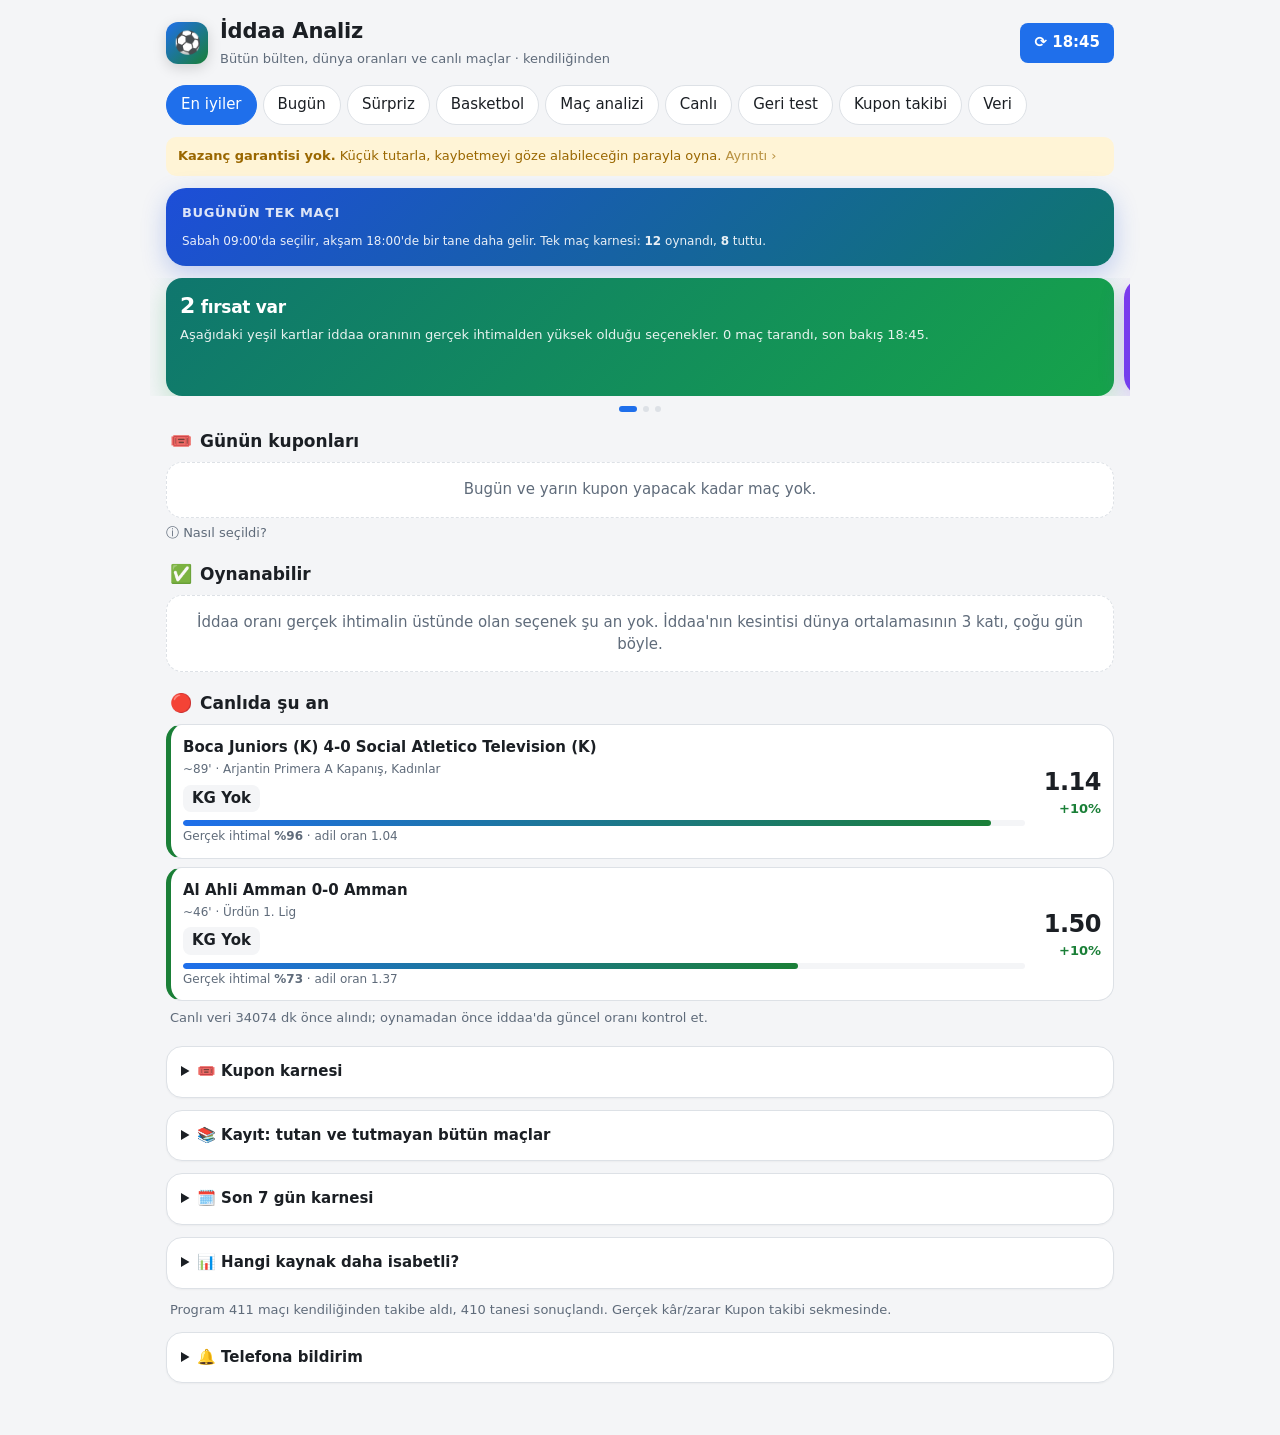
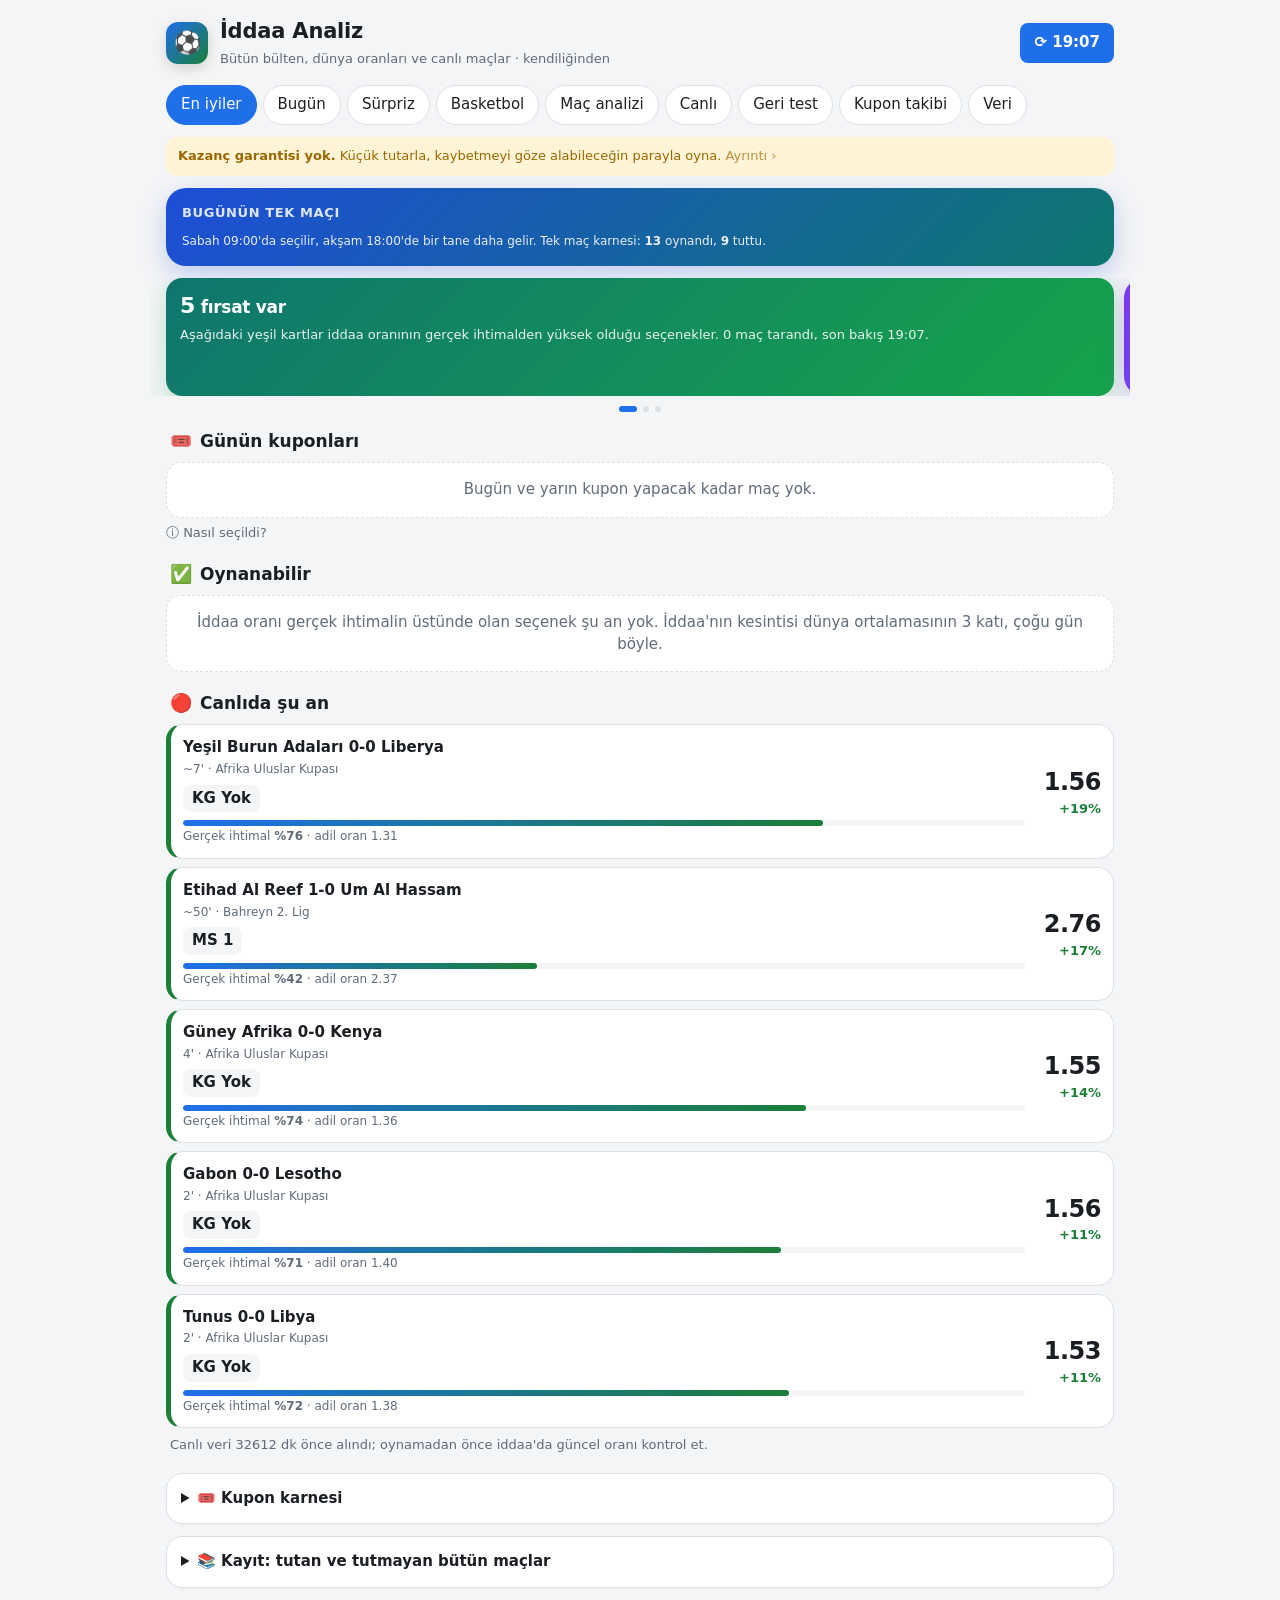
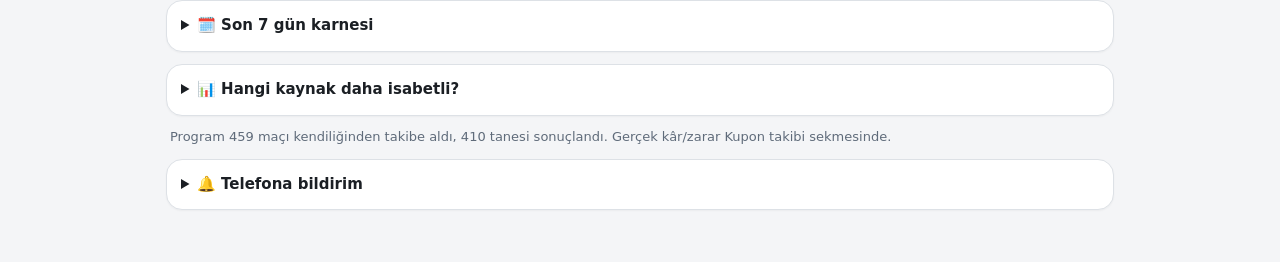
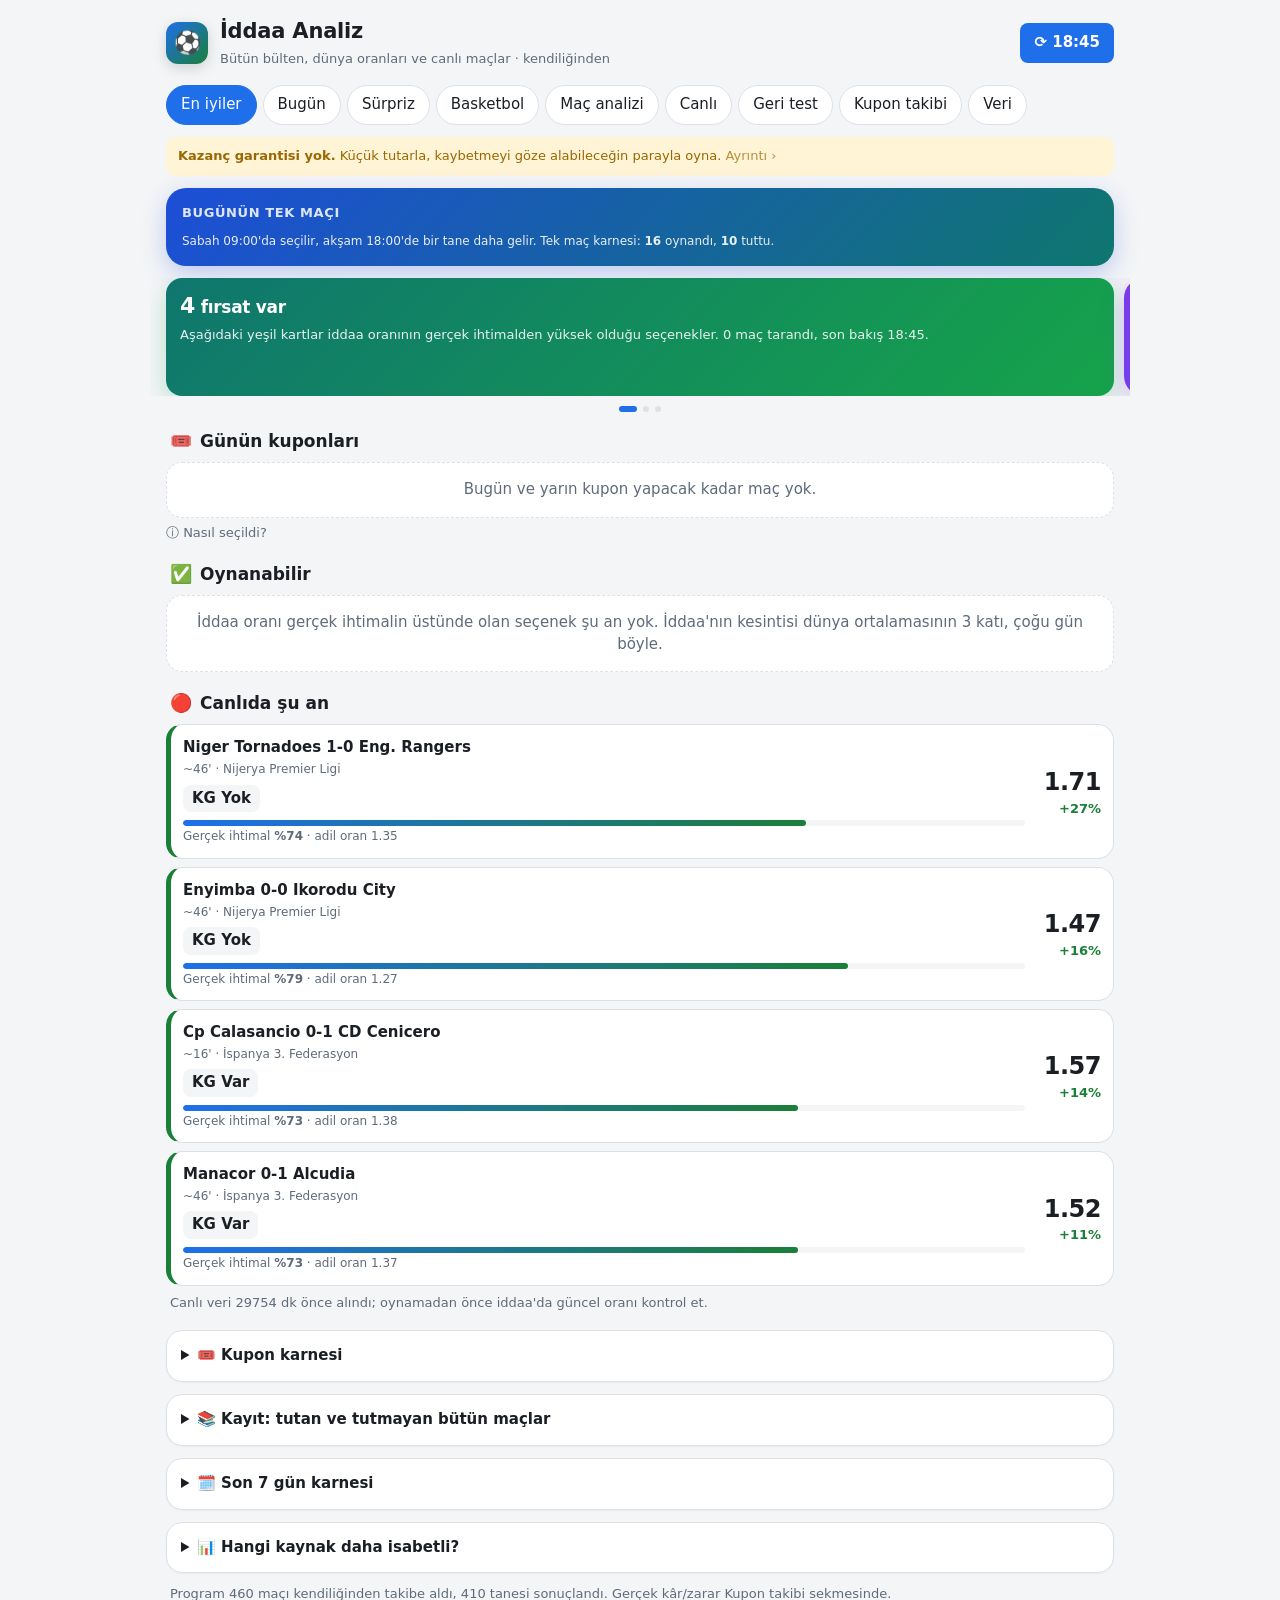
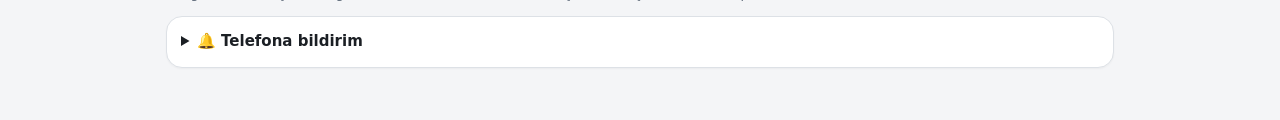
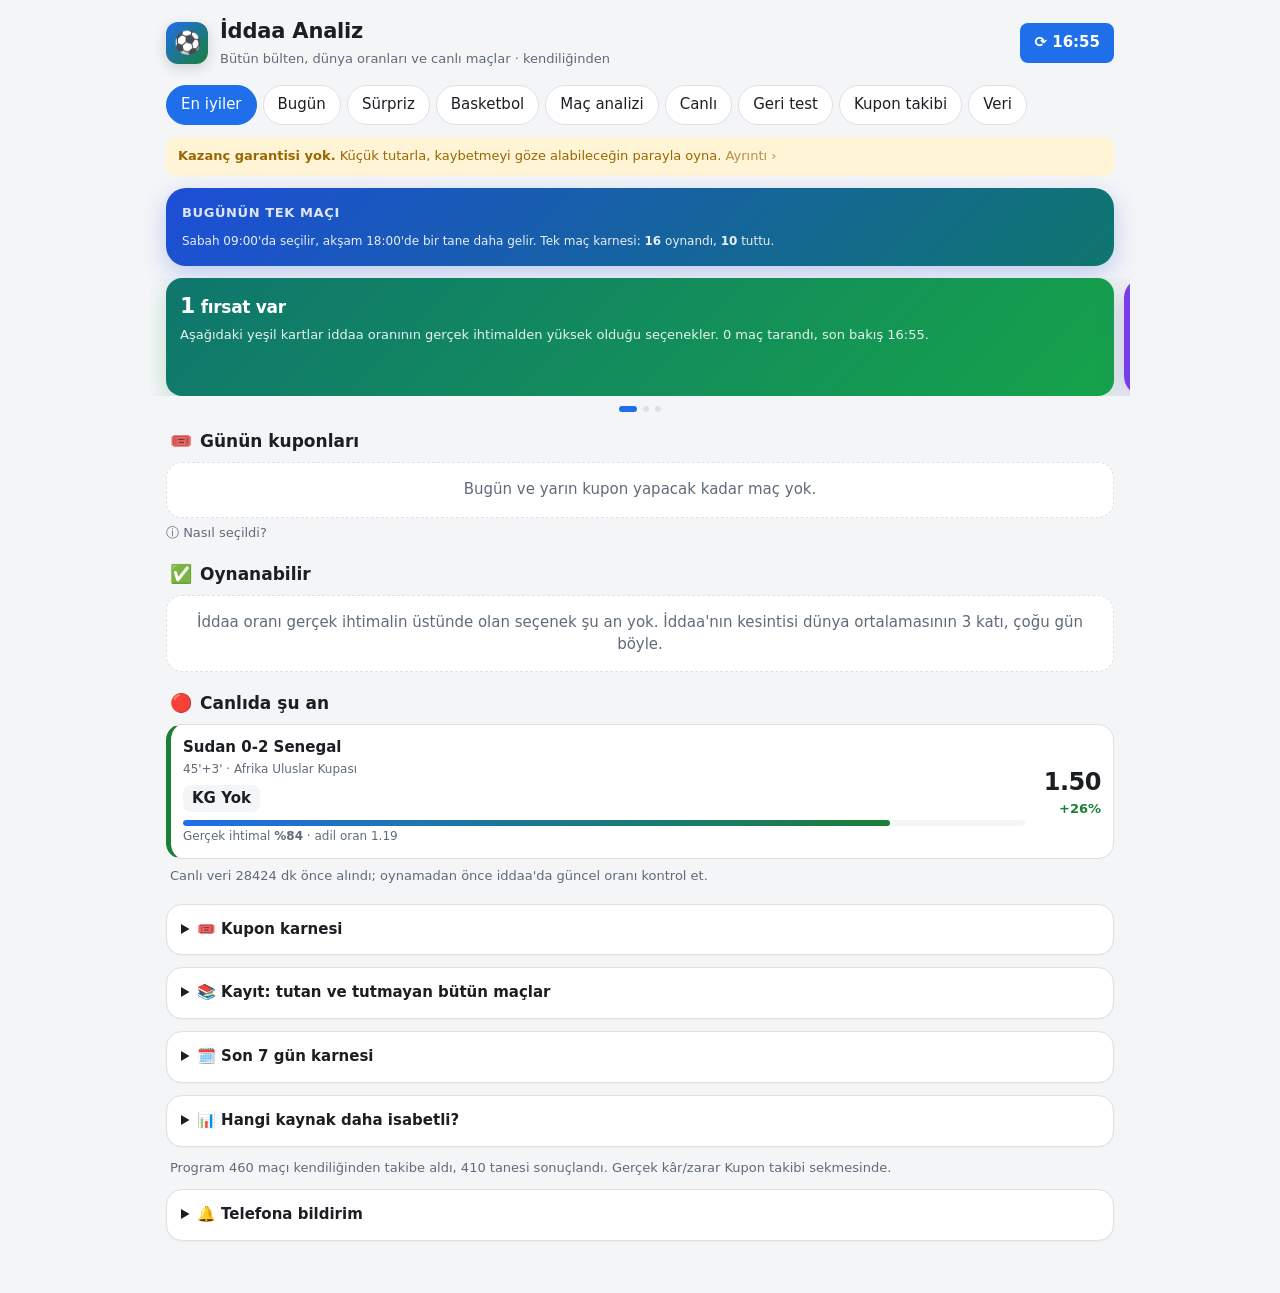
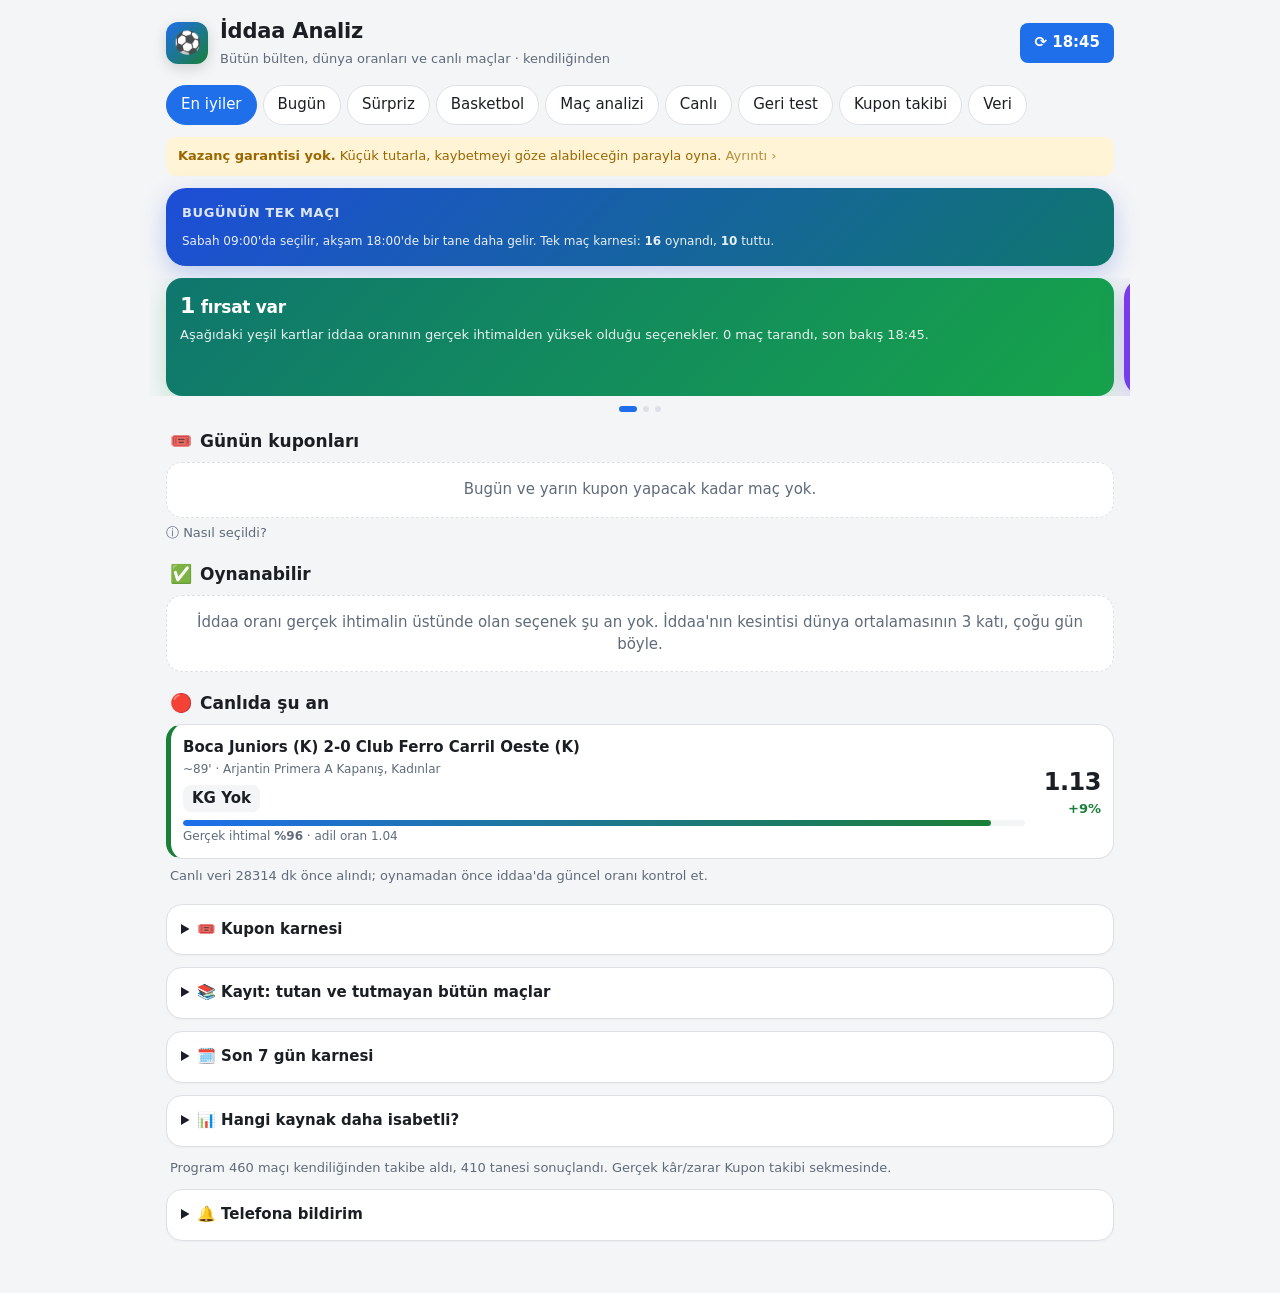
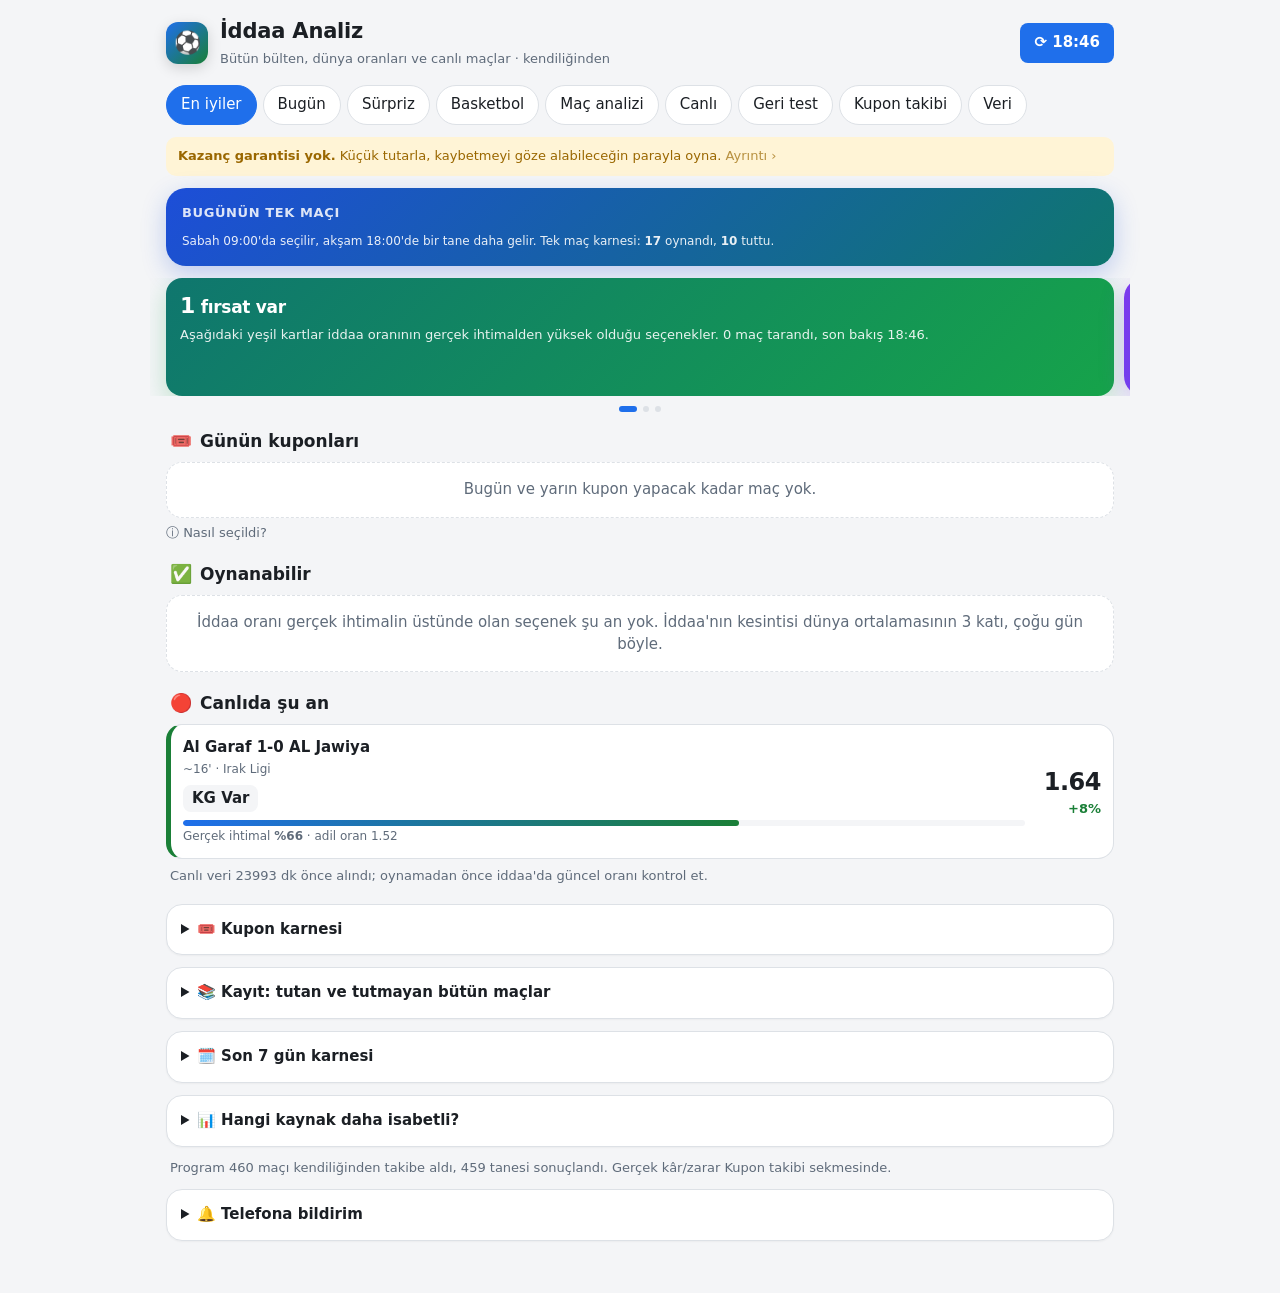
